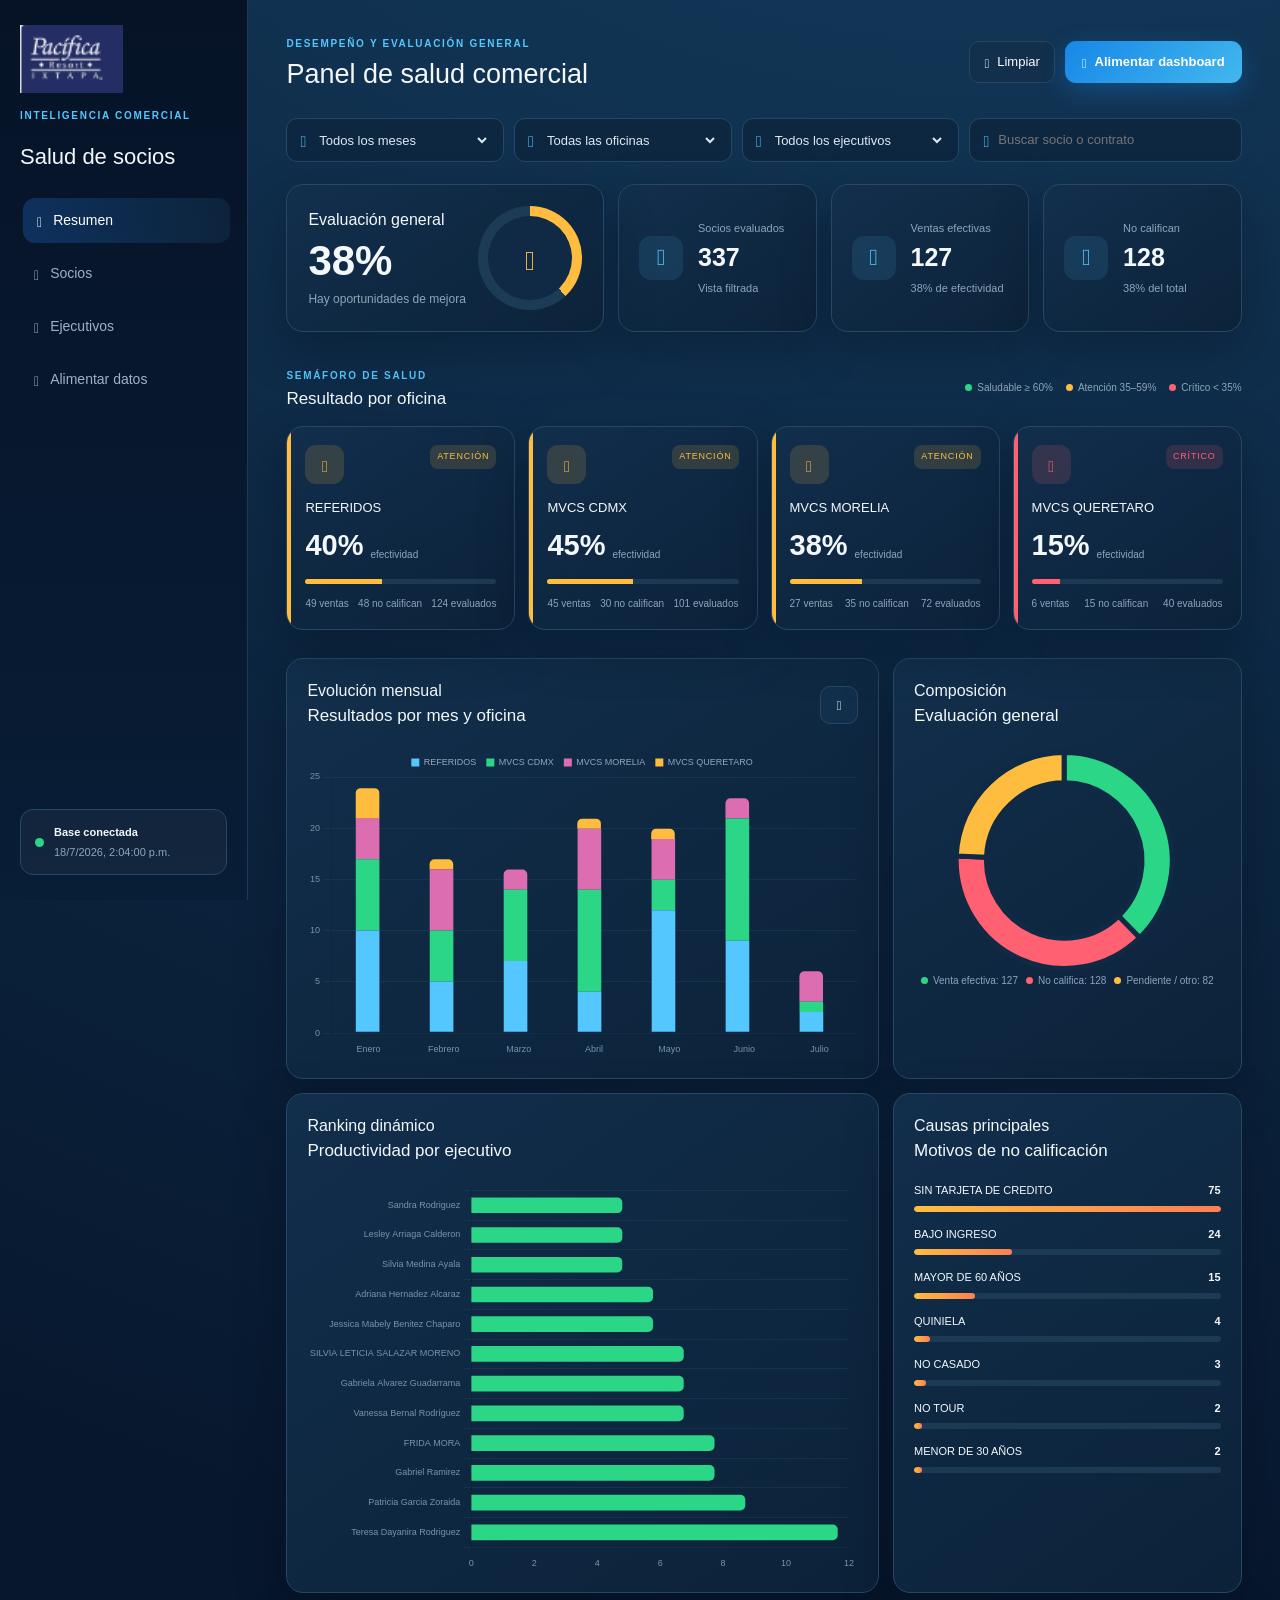
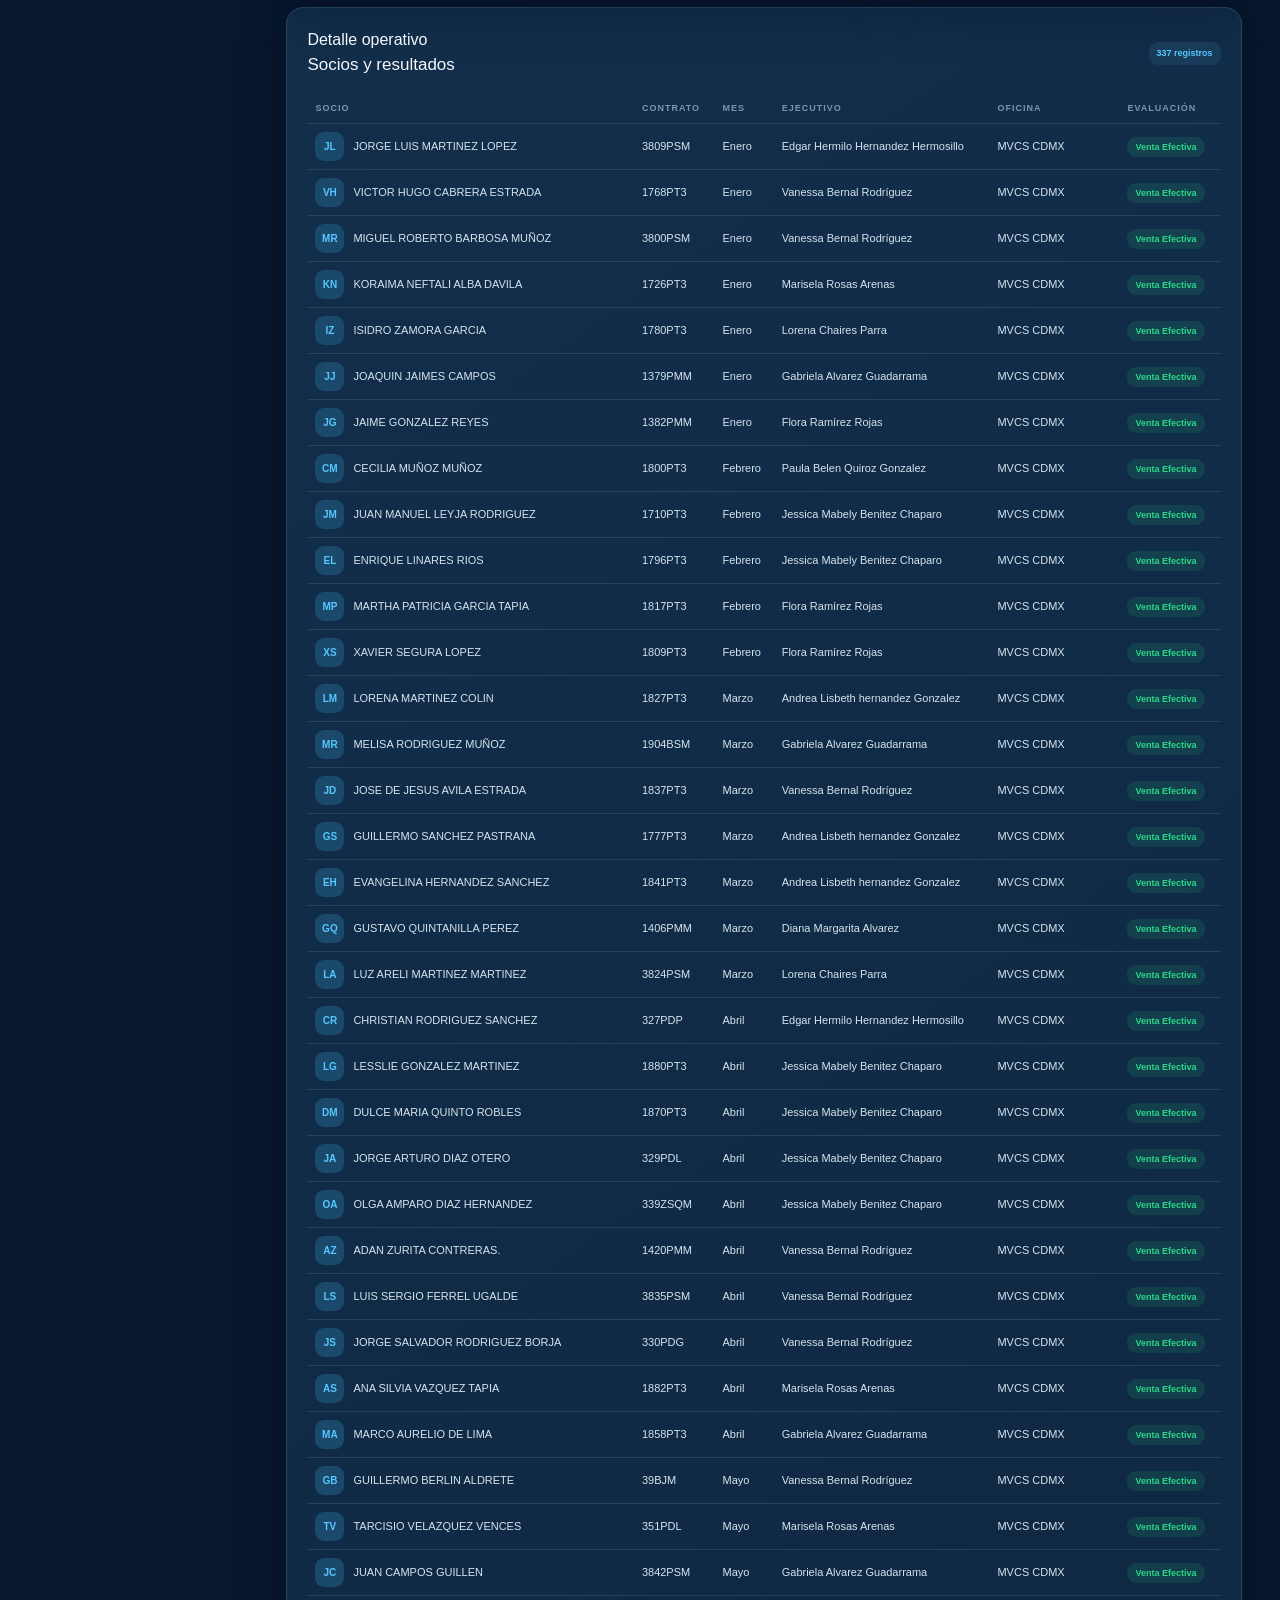
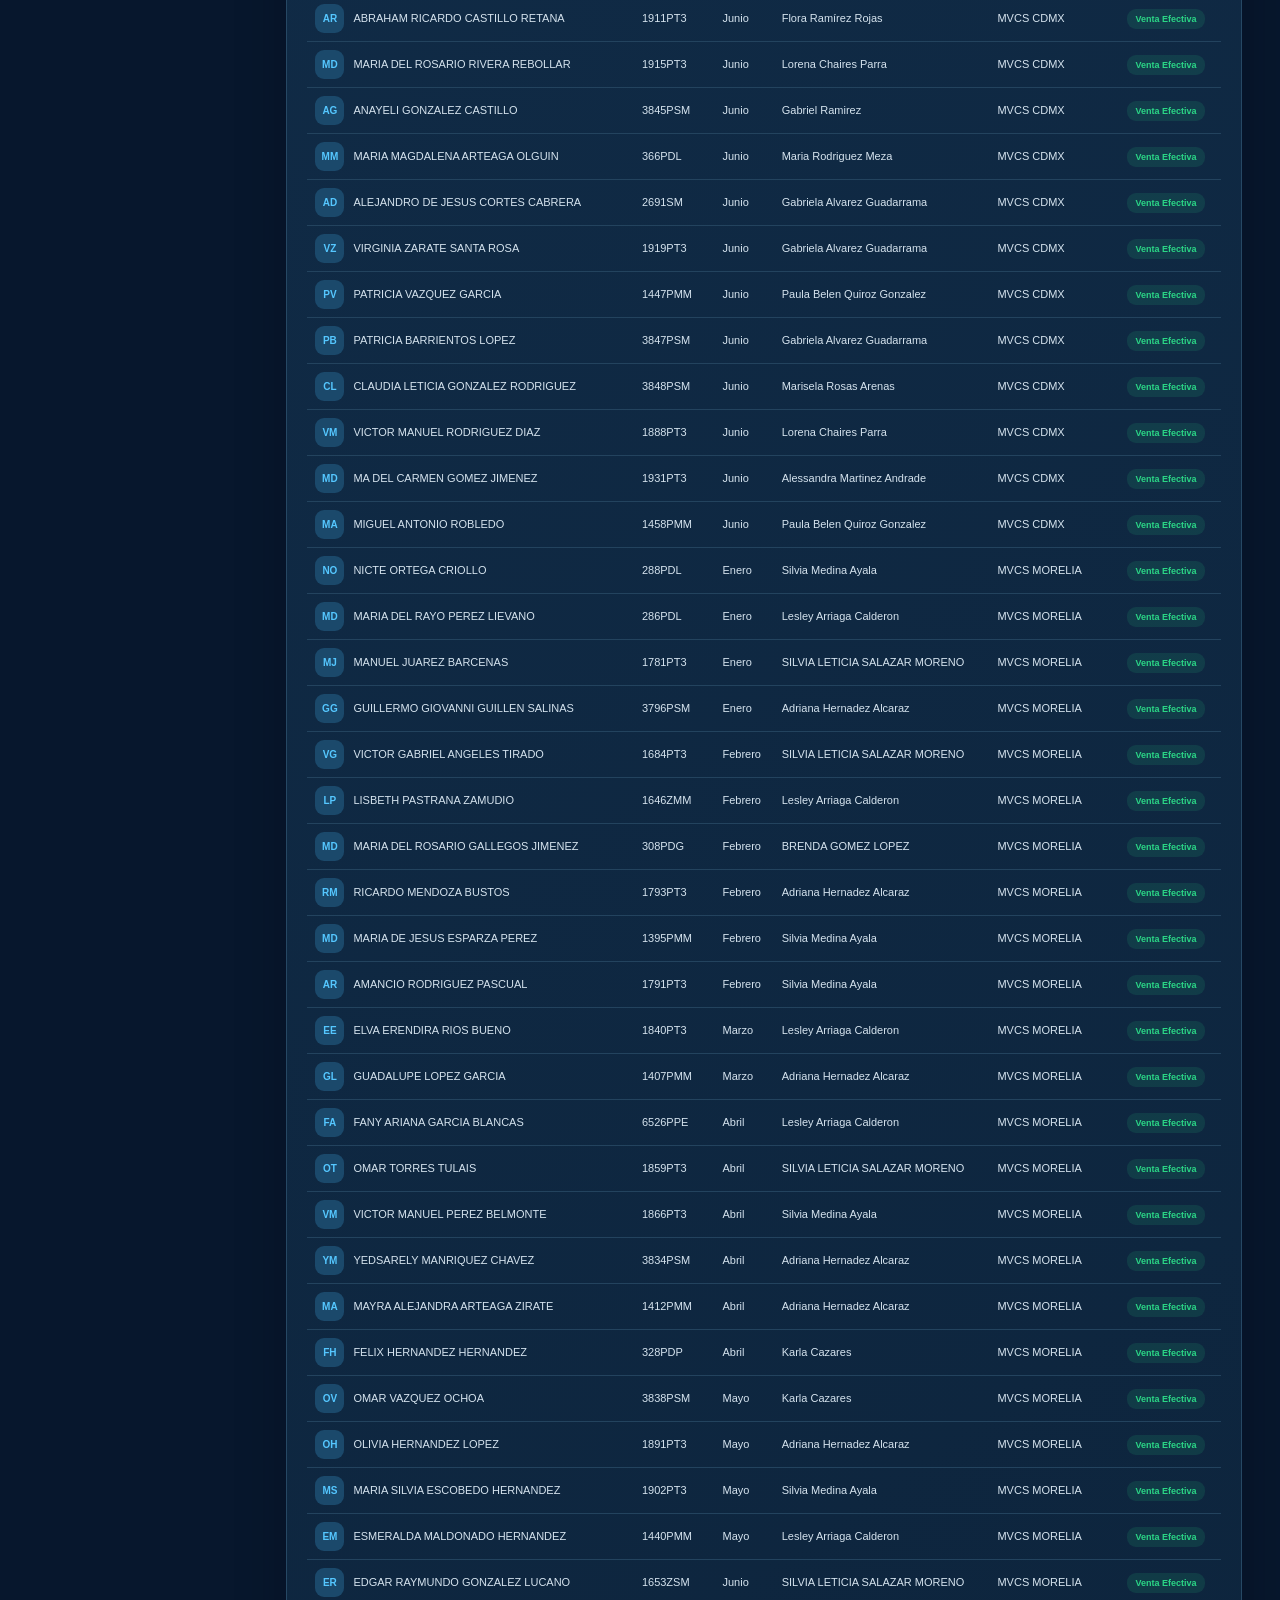
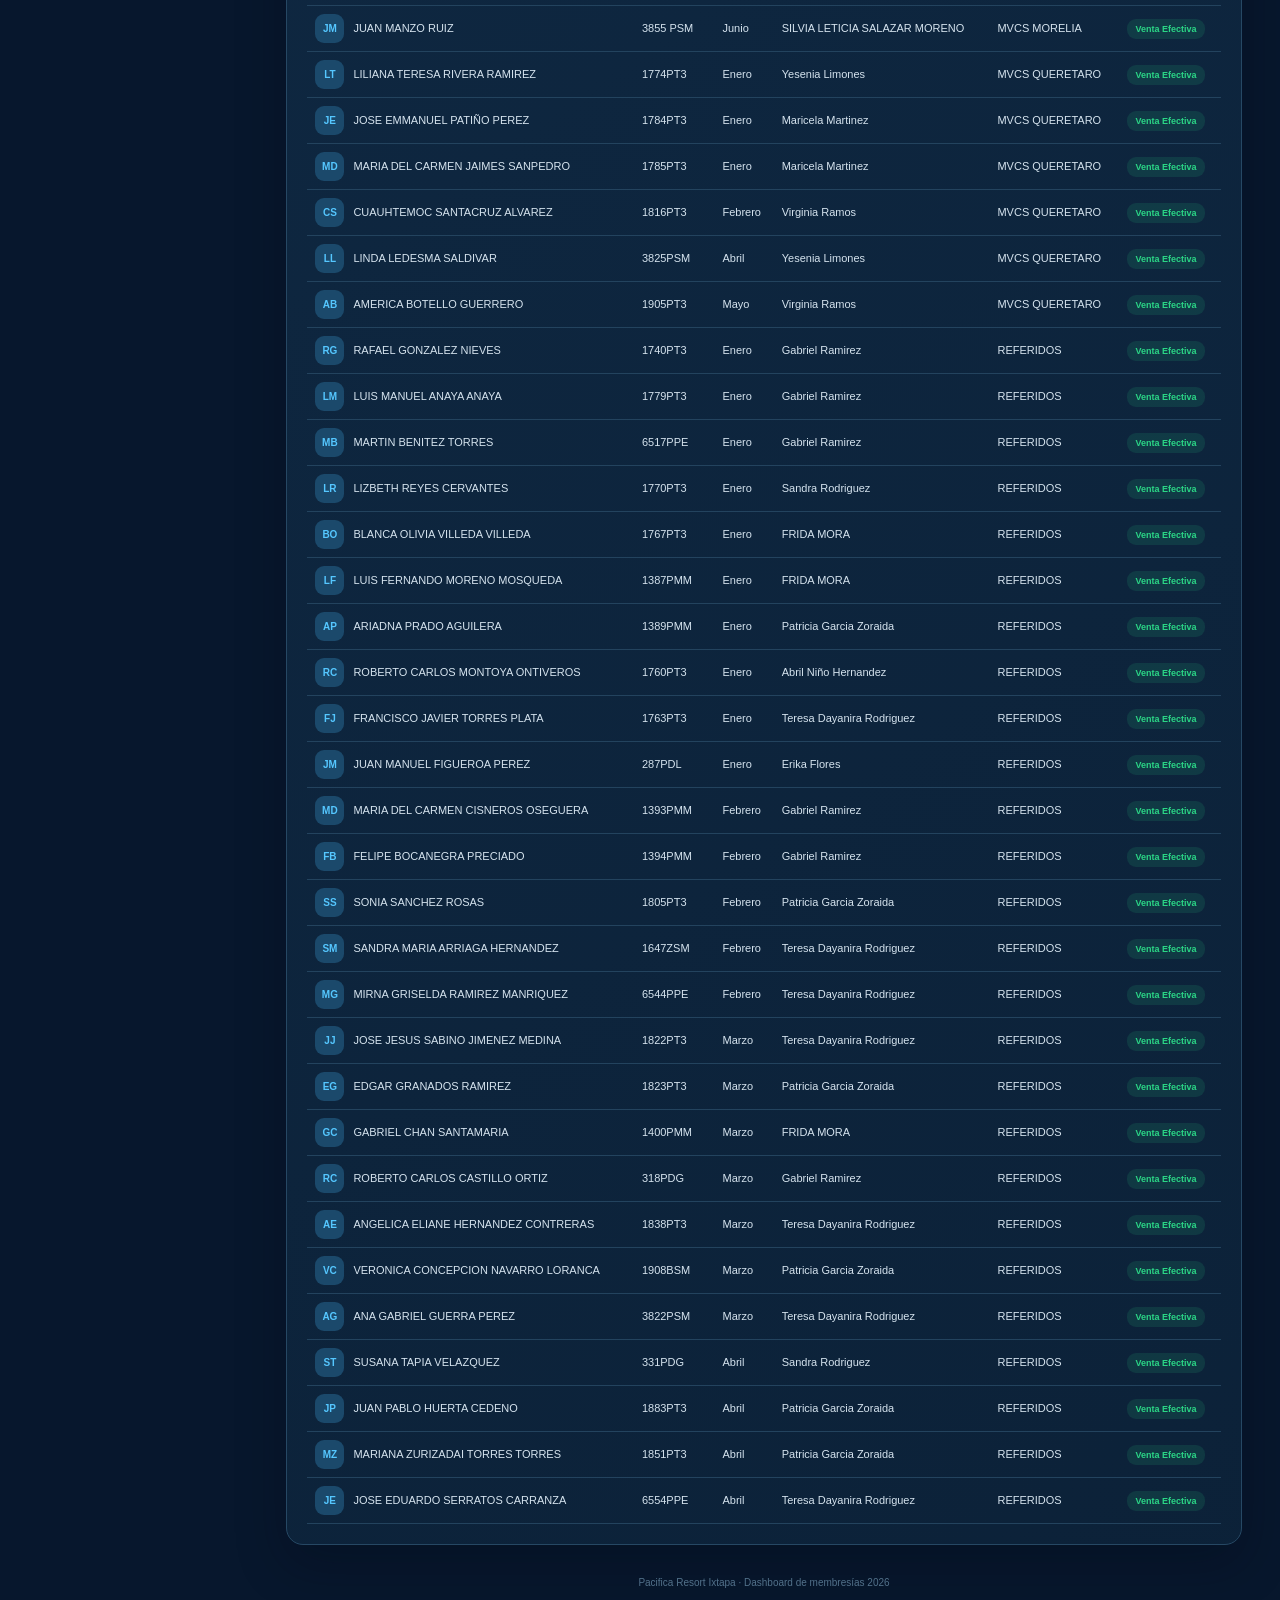
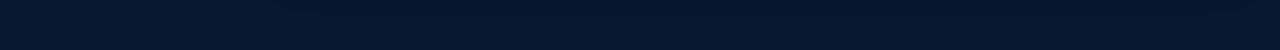
==== Dashboard_Pacifica_Offline.html @ bd81b837 "Add files via upload" ====
<!doctype html><html lang="es"><head><meta charset="utf-8"><meta name="viewport" content="width=device-width,initial-scale=1">
<title>Salud Comercial 2026 | Pacifica</title>
<style>@charset "UTF-8";/*!
 * Bootstrap  v5.3.3 (https://getbootstrap.com/)
 * Copyright 2011-2024 The Bootstrap Authors
 * Licensed under MIT (https://github.com/twbs/bootstrap/blob/main/LICENSE)
 */:root,[data-bs-theme=light]{--bs-blue:#0d6efd;--bs-indigo:#6610f2;--bs-purple:#6f42c1;--bs-pink:#d63384;--bs-red:#dc3545;--bs-orange:#fd7e14;--bs-yellow:#ffc107;--bs-green:#198754;--bs-teal:#20c997;--bs-cyan:#0dcaf0;--bs-black:#000;--bs-white:#fff;--bs-gray:#6c757d;--bs-gray-dark:#343a40;--bs-gray-100:#f8f9fa;--bs-gray-200:#e9ecef;--bs-gray-300:#dee2e6;--bs-gray-400:#ced4da;--bs-gray-500:#adb5bd;--bs-gray-600:#6c757d;--bs-gray-700:#495057;--bs-gray-800:#343a40;--bs-gray-900:#212529;--bs-primary:#0d6efd;--bs-secondary:#6c757d;--bs-success:#198754;--bs-info:#0dcaf0;--bs-warning:#ffc107;--bs-danger:#dc3545;--bs-light:#f8f9fa;--bs-dark:#212529;--bs-primary-rgb:13,110,253;--bs-secondary-rgb:108,117,125;--bs-success-rgb:25,135,84;--bs-info-rgb:13,202,240;--bs-warning-rgb:255,193,7;--bs-danger-rgb:220,53,69;--bs-light-rgb:248,249,250;--bs-dark-rgb:33,37,41;--bs-primary-text-emphasis:#052c65;--bs-secondary-text-emphasis:#2b2f32;--bs-success-text-emphasis:#0a3622;--bs-info-text-emphasis:#055160;--bs-warning-text-emphasis:#664d03;--bs-danger-text-emphasis:#58151c;--bs-light-text-emphasis:#495057;--bs-dark-text-emphasis:#495057;--bs-primary-bg-subtle:#cfe2ff;--bs-secondary-bg-subtle:#e2e3e5;--bs-success-bg-subtle:#d1e7dd;--bs-info-bg-subtle:#cff4fc;--bs-warning-bg-subtle:#fff3cd;--bs-danger-bg-subtle:#f8d7da;--bs-light-bg-subtle:#fcfcfd;--bs-dark-bg-subtle:#ced4da;--bs-primary-border-subtle:#9ec5fe;--bs-secondary-border-subtle:#c4c8cb;--bs-success-border-subtle:#a3cfbb;--bs-info-border-subtle:#9eeaf9;--bs-warning-border-subtle:#ffe69c;--bs-danger-border-subtle:#f1aeb5;--bs-light-border-subtle:#e9ecef;--bs-dark-border-subtle:#adb5bd;--bs-white-rgb:255,255,255;--bs-black-rgb:0,0,0;--bs-font-sans-serif:system-ui,-apple-system,"Segoe UI",Roboto,"Helvetica Neue","Noto Sans","Liberation Sans",Arial,sans-serif,"Apple Color Emoji","Segoe UI Emoji","Segoe UI Symbol","Noto Color Emoji";--bs-font-monospace:SFMono-Regular,Menlo,Monaco,Consolas,"Liberation Mono","Courier New",monospace;--bs-gradient:linear-gradient(180deg, rgba(255, 255, 255, 0.15), rgba(255, 255, 255, 0));--bs-body-font-family:var(--bs-font-sans-serif);--bs-body-font-size:1rem;--bs-body-font-weight:400;--bs-body-line-height:1.5;--bs-body-color:#212529;--bs-body-color-rgb:33,37,41;--bs-body-bg:#fff;--bs-body-bg-rgb:255,255,255;--bs-emphasis-color:#000;--bs-emphasis-color-rgb:0,0,0;--bs-secondary-color:rgba(33, 37, 41, 0.75);--bs-secondary-color-rgb:33,37,41;--bs-secondary-bg:#e9ecef;--bs-secondary-bg-rgb:233,236,239;--bs-tertiary-color:rgba(33, 37, 41, 0.5);--bs-tertiary-color-rgb:33,37,41;--bs-tertiary-bg:#f8f9fa;--bs-tertiary-bg-rgb:248,249,250;--bs-heading-color:inherit;--bs-link-color:#0d6efd;--bs-link-color-rgb:13,110,253;--bs-link-decoration:underline;--bs-link-hover-color:#0a58ca;--bs-link-hover-color-rgb:10,88,202;--bs-code-color:#d63384;--bs-highlight-color:#212529;--bs-highlight-bg:#fff3cd;--bs-border-width:1px;--bs-border-style:solid;--bs-border-color:#dee2e6;--bs-border-color-translucent:rgba(0, 0, 0, 0.175);--bs-border-radius:0.375rem;--bs-border-radius-sm:0.25rem;--bs-border-radius-lg:0.5rem;--bs-border-radius-xl:1rem;--bs-border-radius-xxl:2rem;--bs-border-radius-2xl:var(--bs-border-radius-xxl);--bs-border-radius-pill:50rem;--bs-box-shadow:0 0.5rem 1rem rgba(0, 0, 0, 0.15);--bs-box-shadow-sm:0 0.125rem 0.25rem rgba(0, 0, 0, 0.075);--bs-box-shadow-lg:0 1rem 3rem rgba(0, 0, 0, 0.175);--bs-box-shadow-inset:inset 0 1px 2px rgba(0, 0, 0, 0.075);--bs-focus-ring-width:0.25rem;--bs-focus-ring-opacity:0.25;--bs-focus-ring-color:rgba(13, 110, 253, 0.25);--bs-form-valid-color:#198754;--bs-form-valid-border-color:#198754;--bs-form-invalid-color:#dc3545;--bs-form-invalid-border-color:#dc3545}[data-bs-theme=dark]{color-scheme:dark;--bs-body-color:#dee2e6;--bs-body-color-rgb:222,226,230;--bs-body-bg:#212529;--bs-body-bg-rgb:33,37,41;--bs-emphasis-color:#fff;--bs-emphasis-color-rgb:255,255,255;--bs-secondary-color:rgba(222, 226, 230, 0.75);--bs-secondary-color-rgb:222,226,230;--bs-secondary-bg:#343a40;--bs-secondary-bg-rgb:52,58,64;--bs-tertiary-color:rgba(222, 226, 230, 0.5);--bs-tertiary-color-rgb:222,226,230;--bs-tertiary-bg:#2b3035;--bs-tertiary-bg-rgb:43,48,53;--bs-primary-text-emphasis:#6ea8fe;--bs-secondary-text-emphasis:#a7acb1;--bs-success-text-emphasis:#75b798;--bs-info-text-emphasis:#6edff6;--bs-warning-text-emphasis:#ffda6a;--bs-danger-text-emphasis:#ea868f;--bs-light-text-emphasis:#f8f9fa;--bs-dark-text-emphasis:#dee2e6;--bs-primary-bg-subtle:#031633;--bs-secondary-bg-subtle:#161719;--bs-success-bg-subtle:#051b11;--bs-info-bg-subtle:#032830;--bs-warning-bg-subtle:#332701;--bs-danger-bg-subtle:#2c0b0e;--bs-light-bg-subtle:#343a40;--bs-dark-bg-subtle:#1a1d20;--bs-primary-border-subtle:#084298;--bs-secondary-border-subtle:#41464b;--bs-success-border-subtle:#0f5132;--bs-info-border-subtle:#087990;--bs-warning-border-subtle:#997404;--bs-danger-border-subtle:#842029;--bs-light-border-subtle:#495057;--bs-dark-border-subtle:#343a40;--bs-heading-color:inherit;--bs-link-color:#6ea8fe;--bs-link-hover-color:#8bb9fe;--bs-link-color-rgb:110,168,254;--bs-link-hover-color-rgb:139,185,254;--bs-code-color:#e685b5;--bs-highlight-color:#dee2e6;--bs-highlight-bg:#664d03;--bs-border-color:#495057;--bs-border-color-translucent:rgba(255, 255, 255, 0.15);--bs-form-valid-color:#75b798;--bs-form-valid-border-color:#75b798;--bs-form-invalid-color:#ea868f;--bs-form-invalid-border-color:#ea868f}*,::after,::before{box-sizing:border-box}@media (prefers-reduced-motion:no-preference){:root{scroll-behavior:smooth}}body{margin:0;font-family:var(--bs-body-font-family);font-size:var(--bs-body-font-size);font-weight:var(--bs-body-font-weight);line-height:var(--bs-body-line-height);color:var(--bs-body-color);text-align:var(--bs-body-text-align);background-color:var(--bs-body-bg);-webkit-text-size-adjust:100%;-webkit-tap-highlight-color:transparent}hr{margin:1rem 0;color:inherit;border:0;border-top:var(--bs-border-width) solid;opacity:.25}.h1,.h2,.h3,.h4,.h5,.h6,h1,h2,h3,h4,h5,h6{margin-top:0;margin-bottom:.5rem;font-weight:500;line-height:1.2;color:var(--bs-heading-color)}.h1,h1{font-size:calc(1.375rem + 1.5vw)}@media (min-width:1200px){.h1,h1{font-size:2.5rem}}.h2,h2{font-size:calc(1.325rem + .9vw)}@media (min-width:1200px){.h2,h2{font-size:2rem}}.h3,h3{font-size:calc(1.3rem + .6vw)}@media (min-width:1200px){.h3,h3{font-size:1.75rem}}.h4,h4{font-size:calc(1.275rem + .3vw)}@media (min-width:1200px){.h4,h4{font-size:1.5rem}}.h5,h5{font-size:1.25rem}.h6,h6{font-size:1rem}p{margin-top:0;margin-bottom:1rem}abbr[title]{-webkit-text-decoration:underline dotted;text-decoration:underline dotted;cursor:help;-webkit-text-decoration-skip-ink:none;text-decoration-skip-ink:none}address{margin-bottom:1rem;font-style:normal;line-height:inherit}ol,ul{padding-left:2rem}dl,ol,ul{margin-top:0;margin-bottom:1rem}ol ol,ol ul,ul ol,ul ul{margin-bottom:0}dt{font-weight:700}dd{margin-bottom:.5rem;margin-left:0}blockquote{margin:0 0 1rem}b,strong{font-weight:bolder}.small,small{font-size:.875em}.mark,mark{padding:.1875em;color:var(--bs-highlight-color);background-color:var(--bs-highlight-bg)}sub,sup{position:relative;font-size:.75em;line-height:0;vertical-align:baseline}sub{bottom:-.25em}sup{top:-.5em}a{color:rgba(var(--bs-link-color-rgb),var(--bs-link-opacity,1));text-decoration:underline}a:hover{--bs-link-color-rgb:var(--bs-link-hover-color-rgb)}a:not([href]):not([class]),a:not([href]):not([class]):hover{color:inherit;text-decoration:none}code,kbd,pre,samp{font-family:var(--bs-font-monospace);font-size:1em}pre{display:block;margin-top:0;margin-bottom:1rem;overflow:auto;font-size:.875em}pre code{font-size:inherit;color:inherit;word-break:normal}code{font-size:.875em;color:var(--bs-code-color);word-wrap:break-word}a>code{color:inherit}kbd{padding:.1875rem .375rem;font-size:.875em;color:var(--bs-body-bg);background-color:var(--bs-body-color);border-radius:.25rem}kbd kbd{padding:0;font-size:1em}figure{margin:0 0 1rem}img,svg{vertical-align:middle}table{caption-side:bottom;border-collapse:collapse}caption{padding-top:.5rem;padding-bottom:.5rem;color:var(--bs-secondary-color);text-align:left}th{text-align:inherit;text-align:-webkit-match-parent}tbody,td,tfoot,th,thead,tr{border-color:inherit;border-style:solid;border-width:0}label{display:inline-block}button{border-radius:0}button:focus:not(:focus-visible){outline:0}button,input,optgroup,select,textarea{margin:0;font-family:inherit;font-size:inherit;line-height:inherit}button,select{text-transform:none}[role=button]{cursor:pointer}select{word-wrap:normal}select:disabled{opacity:1}[list]:not([type=date]):not([type=datetime-local]):not([type=month]):not([type=week]):not([type=time])::-webkit-calendar-picker-indicator{display:none!important}[type=button],[type=reset],[type=submit],button{-webkit-appearance:button}[type=button]:not(:disabled),[type=reset]:not(:disabled),[type=submit]:not(:disabled),button:not(:disabled){cursor:pointer}::-moz-focus-inner{padding:0;border-style:none}textarea{resize:vertical}fieldset{min-width:0;padding:0;margin:0;border:0}legend{float:left;width:100%;padding:0;margin-bottom:.5rem;font-size:calc(1.275rem + .3vw);line-height:inherit}@media (min-width:1200px){legend{font-size:1.5rem}}legend+*{clear:left}::-webkit-datetime-edit-day-field,::-webkit-datetime-edit-fields-wrapper,::-webkit-datetime-edit-hour-field,::-webkit-datetime-edit-minute,::-webkit-datetime-edit-month-field,::-webkit-datetime-edit-text,::-webkit-datetime-edit-year-field{padding:0}::-webkit-inner-spin-button{height:auto}[type=search]{-webkit-appearance:textfield;outline-offset:-2px}::-webkit-search-decoration{-webkit-appearance:none}::-webkit-color-swatch-wrapper{padding:0}::-webkit-file-upload-button{font:inherit;-webkit-appearance:button}::file-selector-button{font:inherit;-webkit-appearance:button}output{display:inline-block}iframe{border:0}summary{display:list-item;cursor:pointer}progress{vertical-align:baseline}[hidden]{display:none!important}.lead{font-size:1.25rem;font-weight:300}.display-1{font-size:calc(1.625rem + 4.5vw);font-weight:300;line-height:1.2}@media (min-width:1200px){.display-1{font-size:5rem}}.display-2{font-size:calc(1.575rem + 3.9vw);font-weight:300;line-height:1.2}@media (min-width:1200px){.display-2{font-size:4.5rem}}.display-3{font-size:calc(1.525rem + 3.3vw);font-weight:300;line-height:1.2}@media (min-width:1200px){.display-3{font-size:4rem}}.display-4{font-size:calc(1.475rem + 2.7vw);font-weight:300;line-height:1.2}@media (min-width:1200px){.display-4{font-size:3.5rem}}.display-5{font-size:calc(1.425rem + 2.1vw);font-weight:300;line-height:1.2}@media (min-width:1200px){.display-5{font-size:3rem}}.display-6{font-size:calc(1.375rem + 1.5vw);font-weight:300;line-height:1.2}@media (min-width:1200px){.display-6{font-size:2.5rem}}.list-unstyled{padding-left:0;list-style:none}.list-inline{padding-left:0;list-style:none}.list-inline-item{display:inline-block}.list-inline-item:not(:last-child){margin-right:.5rem}.initialism{font-size:.875em;text-transform:uppercase}.blockquote{margin-bottom:1rem;font-size:1.25rem}.blockquote>:last-child{margin-bottom:0}.blockquote-footer{margin-top:-1rem;margin-bottom:1rem;font-size:.875em;color:#6c757d}.blockquote-footer::before{content:"— "}.img-fluid{max-width:100%;height:auto}.img-thumbnail{padding:.25rem;background-color:var(--bs-body-bg);border:var(--bs-border-width) solid var(--bs-border-color);border-radius:var(--bs-border-radius);max-width:100%;height:auto}.figure{display:inline-block}.figure-img{margin-bottom:.5rem;line-height:1}.figure-caption{font-size:.875em;color:var(--bs-secondary-color)}.container,.container-fluid,.container-lg,.container-md,.container-sm,.container-xl,.container-xxl{--bs-gutter-x:1.5rem;--bs-gutter-y:0;width:100%;padding-right:calc(var(--bs-gutter-x) * .5);padding-left:calc(var(--bs-gutter-x) * .5);margin-right:auto;margin-left:auto}@media (min-width:576px){.container,.container-sm{max-width:540px}}@media (min-width:768px){.container,.container-md,.container-sm{max-width:720px}}@media (min-width:992px){.container,.container-lg,.container-md,.container-sm{max-width:960px}}@media (min-width:1200px){.container,.container-lg,.container-md,.container-sm,.container-xl{max-width:1140px}}@media (min-width:1400px){.container,.container-lg,.container-md,.container-sm,.container-xl,.container-xxl{max-width:1320px}}:root{--bs-breakpoint-xs:0;--bs-breakpoint-sm:576px;--bs-breakpoint-md:768px;--bs-breakpoint-lg:992px;--bs-breakpoint-xl:1200px;--bs-breakpoint-xxl:1400px}.row{--bs-gutter-x:1.5rem;--bs-gutter-y:0;display:flex;flex-wrap:wrap;margin-top:calc(-1 * var(--bs-gutter-y));margin-right:calc(-.5 * var(--bs-gutter-x));margin-left:calc(-.5 * var(--bs-gutter-x))}.row>*{flex-shrink:0;width:100%;max-width:100%;padding-right:calc(var(--bs-gutter-x) * .5);padding-left:calc(var(--bs-gutter-x) * .5);margin-top:var(--bs-gutter-y)}.col{flex:1 0 0%}.row-cols-auto>*{flex:0 0 auto;width:auto}.row-cols-1>*{flex:0 0 auto;width:100%}.row-cols-2>*{flex:0 0 auto;width:50%}.row-cols-3>*{flex:0 0 auto;width:33.33333333%}.row-cols-4>*{flex:0 0 auto;width:25%}.row-cols-5>*{flex:0 0 auto;width:20%}.row-cols-6>*{flex:0 0 auto;width:16.66666667%}.col-auto{flex:0 0 auto;width:auto}.col-1{flex:0 0 auto;width:8.33333333%}.col-2{flex:0 0 auto;width:16.66666667%}.col-3{flex:0 0 auto;width:25%}.col-4{flex:0 0 auto;width:33.33333333%}.col-5{flex:0 0 auto;width:41.66666667%}.col-6{flex:0 0 auto;width:50%}.col-7{flex:0 0 auto;width:58.33333333%}.col-8{flex:0 0 auto;width:66.66666667%}.col-9{flex:0 0 auto;width:75%}.col-10{flex:0 0 auto;width:83.33333333%}.col-11{flex:0 0 auto;width:91.66666667%}.col-12{flex:0 0 auto;width:100%}.offset-1{margin-left:8.33333333%}.offset-2{margin-left:16.66666667%}.offset-3{margin-left:25%}.offset-4{margin-left:33.33333333%}.offset-5{margin-left:41.66666667%}.offset-6{margin-left:50%}.offset-7{margin-left:58.33333333%}.offset-8{margin-left:66.66666667%}.offset-9{margin-left:75%}.offset-10{margin-left:83.33333333%}.offset-11{margin-left:91.66666667%}.g-0,.gx-0{--bs-gutter-x:0}.g-0,.gy-0{--bs-gutter-y:0}.g-1,.gx-1{--bs-gutter-x:0.25rem}.g-1,.gy-1{--bs-gutter-y:0.25rem}.g-2,.gx-2{--bs-gutter-x:0.5rem}.g-2,.gy-2{--bs-gutter-y:0.5rem}.g-3,.gx-3{--bs-gutter-x:1rem}.g-3,.gy-3{--bs-gutter-y:1rem}.g-4,.gx-4{--bs-gutter-x:1.5rem}.g-4,.gy-4{--bs-gutter-y:1.5rem}.g-5,.gx-5{--bs-gutter-x:3rem}.g-5,.gy-5{--bs-gutter-y:3rem}@media (min-width:576px){.col-sm{flex:1 0 0%}.row-cols-sm-auto>*{flex:0 0 auto;width:auto}.row-cols-sm-1>*{flex:0 0 auto;width:100%}.row-cols-sm-2>*{flex:0 0 auto;width:50%}.row-cols-sm-3>*{flex:0 0 auto;width:33.33333333%}.row-cols-sm-4>*{flex:0 0 auto;width:25%}.row-cols-sm-5>*{flex:0 0 auto;width:20%}.row-cols-sm-6>*{flex:0 0 auto;width:16.66666667%}.col-sm-auto{flex:0 0 auto;width:auto}.col-sm-1{flex:0 0 auto;width:8.33333333%}.col-sm-2{flex:0 0 auto;width:16.66666667%}.col-sm-3{flex:0 0 auto;width:25%}.col-sm-4{flex:0 0 auto;width:33.33333333%}.col-sm-5{flex:0 0 auto;width:41.66666667%}.col-sm-6{flex:0 0 auto;width:50%}.col-sm-7{flex:0 0 auto;width:58.33333333%}.col-sm-8{flex:0 0 auto;width:66.66666667%}.col-sm-9{flex:0 0 auto;width:75%}.col-sm-10{flex:0 0 auto;width:83.33333333%}.col-sm-11{flex:0 0 auto;width:91.66666667%}.col-sm-12{flex:0 0 auto;width:100%}.offset-sm-0{margin-left:0}.offset-sm-1{margin-left:8.33333333%}.offset-sm-2{margin-left:16.66666667%}.offset-sm-3{margin-left:25%}.offset-sm-4{margin-left:33.33333333%}.offset-sm-5{margin-left:41.66666667%}.offset-sm-6{margin-left:50%}.offset-sm-7{margin-left:58.33333333%}.offset-sm-8{margin-left:66.66666667%}.offset-sm-9{margin-left:75%}.offset-sm-10{margin-left:83.33333333%}.offset-sm-11{margin-left:91.66666667%}.g-sm-0,.gx-sm-0{--bs-gutter-x:0}.g-sm-0,.gy-sm-0{--bs-gutter-y:0}.g-sm-1,.gx-sm-1{--bs-gutter-x:0.25rem}.g-sm-1,.gy-sm-1{--bs-gutter-y:0.25rem}.g-sm-2,.gx-sm-2{--bs-gutter-x:0.5rem}.g-sm-2,.gy-sm-2{--bs-gutter-y:0.5rem}.g-sm-3,.gx-sm-3{--bs-gutter-x:1rem}.g-sm-3,.gy-sm-3{--bs-gutter-y:1rem}.g-sm-4,.gx-sm-4{--bs-gutter-x:1.5rem}.g-sm-4,.gy-sm-4{--bs-gutter-y:1.5rem}.g-sm-5,.gx-sm-5{--bs-gutter-x:3rem}.g-sm-5,.gy-sm-5{--bs-gutter-y:3rem}}@media (min-width:768px){.col-md{flex:1 0 0%}.row-cols-md-auto>*{flex:0 0 auto;width:auto}.row-cols-md-1>*{flex:0 0 auto;width:100%}.row-cols-md-2>*{flex:0 0 auto;width:50%}.row-cols-md-3>*{flex:0 0 auto;width:33.33333333%}.row-cols-md-4>*{flex:0 0 auto;width:25%}.row-cols-md-5>*{flex:0 0 auto;width:20%}.row-cols-md-6>*{flex:0 0 auto;width:16.66666667%}.col-md-auto{flex:0 0 auto;width:auto}.col-md-1{flex:0 0 auto;width:8.33333333%}.col-md-2{flex:0 0 auto;width:16.66666667%}.col-md-3{flex:0 0 auto;width:25%}.col-md-4{flex:0 0 auto;width:33.33333333%}.col-md-5{flex:0 0 auto;width:41.66666667%}.col-md-6{flex:0 0 auto;width:50%}.col-md-7{flex:0 0 auto;width:58.33333333%}.col-md-8{flex:0 0 auto;width:66.66666667%}.col-md-9{flex:0 0 auto;width:75%}.col-md-10{flex:0 0 auto;width:83.33333333%}.col-md-11{flex:0 0 auto;width:91.66666667%}.col-md-12{flex:0 0 auto;width:100%}.offset-md-0{margin-left:0}.offset-md-1{margin-left:8.33333333%}.offset-md-2{margin-left:16.66666667%}.offset-md-3{margin-left:25%}.offset-md-4{margin-left:33.33333333%}.offset-md-5{margin-left:41.66666667%}.offset-md-6{margin-left:50%}.offset-md-7{margin-left:58.33333333%}.offset-md-8{margin-left:66.66666667%}.offset-md-9{margin-left:75%}.offset-md-10{margin-left:83.33333333%}.offset-md-11{margin-left:91.66666667%}.g-md-0,.gx-md-0{--bs-gutter-x:0}.g-md-0,.gy-md-0{--bs-gutter-y:0}.g-md-1,.gx-md-1{--bs-gutter-x:0.25rem}.g-md-1,.gy-md-1{--bs-gutter-y:0.25rem}.g-md-2,.gx-md-2{--bs-gutter-x:0.5rem}.g-md-2,.gy-md-2{--bs-gutter-y:0.5rem}.g-md-3,.gx-md-3{--bs-gutter-x:1rem}.g-md-3,.gy-md-3{--bs-gutter-y:1rem}.g-md-4,.gx-md-4{--bs-gutter-x:1.5rem}.g-md-4,.gy-md-4{--bs-gutter-y:1.5rem}.g-md-5,.gx-md-5{--bs-gutter-x:3rem}.g-md-5,.gy-md-5{--bs-gutter-y:3rem}}@media (min-width:992px){.col-lg{flex:1 0 0%}.row-cols-lg-auto>*{flex:0 0 auto;width:auto}.row-cols-lg-1>*{flex:0 0 auto;width:100%}.row-cols-lg-2>*{flex:0 0 auto;width:50%}.row-cols-lg-3>*{flex:0 0 auto;width:33.33333333%}.row-cols-lg-4>*{flex:0 0 auto;width:25%}.row-cols-lg-5>*{flex:0 0 auto;width:20%}.row-cols-lg-6>*{flex:0 0 auto;width:16.66666667%}.col-lg-auto{flex:0 0 auto;width:auto}.col-lg-1{flex:0 0 auto;width:8.33333333%}.col-lg-2{flex:0 0 auto;width:16.66666667%}.col-lg-3{flex:0 0 auto;width:25%}.col-lg-4{flex:0 0 auto;width:33.33333333%}.col-lg-5{flex:0 0 auto;width:41.66666667%}.col-lg-6{flex:0 0 auto;width:50%}.col-lg-7{flex:0 0 auto;width:58.33333333%}.col-lg-8{flex:0 0 auto;width:66.66666667%}.col-lg-9{flex:0 0 auto;width:75%}.col-lg-10{flex:0 0 auto;width:83.33333333%}.col-lg-11{flex:0 0 auto;width:91.66666667%}.col-lg-12{flex:0 0 auto;width:100%}.offset-lg-0{margin-left:0}.offset-lg-1{margin-left:8.33333333%}.offset-lg-2{margin-left:16.66666667%}.offset-lg-3{margin-left:25%}.offset-lg-4{margin-left:33.33333333%}.offset-lg-5{margin-left:41.66666667%}.offset-lg-6{margin-left:50%}.offset-lg-7{margin-left:58.33333333%}.offset-lg-8{margin-left:66.66666667%}.offset-lg-9{margin-left:75%}.offset-lg-10{margin-left:83.33333333%}.offset-lg-11{margin-left:91.66666667%}.g-lg-0,.gx-lg-0{--bs-gutter-x:0}.g-lg-0,.gy-lg-0{--bs-gutter-y:0}.g-lg-1,.gx-lg-1{--bs-gutter-x:0.25rem}.g-lg-1,.gy-lg-1{--bs-gutter-y:0.25rem}.g-lg-2,.gx-lg-2{--bs-gutter-x:0.5rem}.g-lg-2,.gy-lg-2{--bs-gutter-y:0.5rem}.g-lg-3,.gx-lg-3{--bs-gutter-x:1rem}.g-lg-3,.gy-lg-3{--bs-gutter-y:1rem}.g-lg-4,.gx-lg-4{--bs-gutter-x:1.5rem}.g-lg-4,.gy-lg-4{--bs-gutter-y:1.5rem}.g-lg-5,.gx-lg-5{--bs-gutter-x:3rem}.g-lg-5,.gy-lg-5{--bs-gutter-y:3rem}}@media (min-width:1200px){.col-xl{flex:1 0 0%}.row-cols-xl-auto>*{flex:0 0 auto;width:auto}.row-cols-xl-1>*{flex:0 0 auto;width:100%}.row-cols-xl-2>*{flex:0 0 auto;width:50%}.row-cols-xl-3>*{flex:0 0 auto;width:33.33333333%}.row-cols-xl-4>*{flex:0 0 auto;width:25%}.row-cols-xl-5>*{flex:0 0 auto;width:20%}.row-cols-xl-6>*{flex:0 0 auto;width:16.66666667%}.col-xl-auto{flex:0 0 auto;width:auto}.col-xl-1{flex:0 0 auto;width:8.33333333%}.col-xl-2{flex:0 0 auto;width:16.66666667%}.col-xl-3{flex:0 0 auto;width:25%}.col-xl-4{flex:0 0 auto;width:33.33333333%}.col-xl-5{flex:0 0 auto;width:41.66666667%}.col-xl-6{flex:0 0 auto;width:50%}.col-xl-7{flex:0 0 auto;width:58.33333333%}.col-xl-8{flex:0 0 auto;width:66.66666667%}.col-xl-9{flex:0 0 auto;width:75%}.col-xl-10{flex:0 0 auto;width:83.33333333%}.col-xl-11{flex:0 0 auto;width:91.66666667%}.col-xl-12{flex:0 0 auto;width:100%}.offset-xl-0{margin-left:0}.offset-xl-1{margin-left:8.33333333%}.offset-xl-2{margin-left:16.66666667%}.offset-xl-3{margin-left:25%}.offset-xl-4{margin-left:33.33333333%}.offset-xl-5{margin-left:41.66666667%}.offset-xl-6{margin-left:50%}.offset-xl-7{margin-left:58.33333333%}.offset-xl-8{margin-left:66.66666667%}.offset-xl-9{margin-left:75%}.offset-xl-10{margin-left:83.33333333%}.offset-xl-11{margin-left:91.66666667%}.g-xl-0,.gx-xl-0{--bs-gutter-x:0}.g-xl-0,.gy-xl-0{--bs-gutter-y:0}.g-xl-1,.gx-xl-1{--bs-gutter-x:0.25rem}.g-xl-1,.gy-xl-1{--bs-gutter-y:0.25rem}.g-xl-2,.gx-xl-2{--bs-gutter-x:0.5rem}.g-xl-2,.gy-xl-2{--bs-gutter-y:0.5rem}.g-xl-3,.gx-xl-3{--bs-gutter-x:1rem}.g-xl-3,.gy-xl-3{--bs-gutter-y:1rem}.g-xl-4,.gx-xl-4{--bs-gutter-x:1.5rem}.g-xl-4,.gy-xl-4{--bs-gutter-y:1.5rem}.g-xl-5,.gx-xl-5{--bs-gutter-x:3rem}.g-xl-5,.gy-xl-5{--bs-gutter-y:3rem}}@media (min-width:1400px){.col-xxl{flex:1 0 0%}.row-cols-xxl-auto>*{flex:0 0 auto;width:auto}.row-cols-xxl-1>*{flex:0 0 auto;width:100%}.row-cols-xxl-2>*{flex:0 0 auto;width:50%}.row-cols-xxl-3>*{flex:0 0 auto;width:33.33333333%}.row-cols-xxl-4>*{flex:0 0 auto;width:25%}.row-cols-xxl-5>*{flex:0 0 auto;width:20%}.row-cols-xxl-6>*{flex:0 0 auto;width:16.66666667%}.col-xxl-auto{flex:0 0 auto;width:auto}.col-xxl-1{flex:0 0 auto;width:8.33333333%}.col-xxl-2{flex:0 0 auto;width:16.66666667%}.col-xxl-3{flex:0 0 auto;width:25%}.col-xxl-4{flex:0 0 auto;width:33.33333333%}.col-xxl-5{flex:0 0 auto;width:41.66666667%}.col-xxl-6{flex:0 0 auto;width:50%}.col-xxl-7{flex:0 0 auto;width:58.33333333%}.col-xxl-8{flex:0 0 auto;width:66.66666667%}.col-xxl-9{flex:0 0 auto;width:75%}.col-xxl-10{flex:0 0 auto;width:83.33333333%}.col-xxl-11{flex:0 0 auto;width:91.66666667%}.col-xxl-12{flex:0 0 auto;width:100%}.offset-xxl-0{margin-left:0}.offset-xxl-1{margin-left:8.33333333%}.offset-xxl-2{margin-left:16.66666667%}.offset-xxl-3{margin-left:25%}.offset-xxl-4{margin-left:33.33333333%}.offset-xxl-5{margin-left:41.66666667%}.offset-xxl-6{margin-left:50%}.offset-xxl-7{margin-left:58.33333333%}.offset-xxl-8{margin-left:66.66666667%}.offset-xxl-9{margin-left:75%}.offset-xxl-10{margin-left:83.33333333%}.offset-xxl-11{margin-left:91.66666667%}.g-xxl-0,.gx-xxl-0{--bs-gutter-x:0}.g-xxl-0,.gy-xxl-0{--bs-gutter-y:0}.g-xxl-1,.gx-xxl-1{--bs-gutter-x:0.25rem}.g-xxl-1,.gy-xxl-1{--bs-gutter-y:0.25rem}.g-xxl-2,.gx-xxl-2{--bs-gutter-x:0.5rem}.g-xxl-2,.gy-xxl-2{--bs-gutter-y:0.5rem}.g-xxl-3,.gx-xxl-3{--bs-gutter-x:1rem}.g-xxl-3,.gy-xxl-3{--bs-gutter-y:1rem}.g-xxl-4,.gx-xxl-4{--bs-gutter-x:1.5rem}.g-xxl-4,.gy-xxl-4{--bs-gutter-y:1.5rem}.g-xxl-5,.gx-xxl-5{--bs-gutter-x:3rem}.g-xxl-5,.gy-xxl-5{--bs-gutter-y:3rem}}.table{--bs-table-color-type:initial;--bs-table-bg-type:initial;--bs-table-color-state:initial;--bs-table-bg-state:initial;--bs-table-color:var(--bs-emphasis-color);--bs-table-bg:var(--bs-body-bg);--bs-table-border-color:var(--bs-border-color);--bs-table-accent-bg:transparent;--bs-table-striped-color:var(--bs-emphasis-color);--bs-table-striped-bg:rgba(var(--bs-emphasis-color-rgb), 0.05);--bs-table-active-color:var(--bs-emphasis-color);--bs-table-active-bg:rgba(var(--bs-emphasis-color-rgb), 0.1);--bs-table-hover-color:var(--bs-emphasis-color);--bs-table-hover-bg:rgba(var(--bs-emphasis-color-rgb), 0.075);width:100%;margin-bottom:1rem;vertical-align:top;border-color:var(--bs-table-border-color)}.table>:not(caption)>*>*{padding:.5rem .5rem;color:var(--bs-table-color-state,var(--bs-table-color-type,var(--bs-table-color)));background-color:var(--bs-table-bg);border-bottom-width:var(--bs-border-width);box-shadow:inset 0 0 0 9999px var(--bs-table-bg-state,var(--bs-table-bg-type,var(--bs-table-accent-bg)))}.table>tbody{vertical-align:inherit}.table>thead{vertical-align:bottom}.table-group-divider{border-top:calc(var(--bs-border-width) * 2) solid currentcolor}.caption-top{caption-side:top}.table-sm>:not(caption)>*>*{padding:.25rem .25rem}.table-bordered>:not(caption)>*{border-width:var(--bs-border-width) 0}.table-bordered>:not(caption)>*>*{border-width:0 var(--bs-border-width)}.table-borderless>:not(caption)>*>*{border-bottom-width:0}.table-borderless>:not(:first-child){border-top-width:0}.table-striped>tbody>tr:nth-of-type(odd)>*{--bs-table-color-type:var(--bs-table-striped-color);--bs-table-bg-type:var(--bs-table-striped-bg)}.table-striped-columns>:not(caption)>tr>:nth-child(2n){--bs-table-color-type:var(--bs-table-striped-color);--bs-table-bg-type:var(--bs-table-striped-bg)}.table-active{--bs-table-color-state:var(--bs-table-active-color);--bs-table-bg-state:var(--bs-table-active-bg)}.table-hover>tbody>tr:hover>*{--bs-table-color-state:var(--bs-table-hover-color);--bs-table-bg-state:var(--bs-table-hover-bg)}.table-primary{--bs-table-color:#000;--bs-table-bg:#cfe2ff;--bs-table-border-color:#a6b5cc;--bs-table-striped-bg:#c5d7f2;--bs-table-striped-color:#000;--bs-table-active-bg:#bacbe6;--bs-table-active-color:#000;--bs-table-hover-bg:#bfd1ec;--bs-table-hover-color:#000;color:var(--bs-table-color);border-color:var(--bs-table-border-color)}.table-secondary{--bs-table-color:#000;--bs-table-bg:#e2e3e5;--bs-table-border-color:#b5b6b7;--bs-table-striped-bg:#d7d8da;--bs-table-striped-color:#000;--bs-table-active-bg:#cbccce;--bs-table-active-color:#000;--bs-table-hover-bg:#d1d2d4;--bs-table-hover-color:#000;color:var(--bs-table-color);border-color:var(--bs-table-border-color)}.table-success{--bs-table-color:#000;--bs-table-bg:#d1e7dd;--bs-table-border-color:#a7b9b1;--bs-table-striped-bg:#c7dbd2;--bs-table-striped-color:#000;--bs-table-active-bg:#bcd0c7;--bs-table-active-color:#000;--bs-table-hover-bg:#c1d6cc;--bs-table-hover-color:#000;color:var(--bs-table-color);border-color:var(--bs-table-border-color)}.table-info{--bs-table-color:#000;--bs-table-bg:#cff4fc;--bs-table-border-color:#a6c3ca;--bs-table-striped-bg:#c5e8ef;--bs-table-striped-color:#000;--bs-table-active-bg:#badce3;--bs-table-active-color:#000;--bs-table-hover-bg:#bfe2e9;--bs-table-hover-color:#000;color:var(--bs-table-color);border-color:var(--bs-table-border-color)}.table-warning{--bs-table-color:#000;--bs-table-bg:#fff3cd;--bs-table-border-color:#ccc2a4;--bs-table-striped-bg:#f2e7c3;--bs-table-striped-color:#000;--bs-table-active-bg:#e6dbb9;--bs-table-active-color:#000;--bs-table-hover-bg:#ece1be;--bs-table-hover-color:#000;color:var(--bs-table-color);border-color:var(--bs-table-border-color)}.table-danger{--bs-table-color:#000;--bs-table-bg:#f8d7da;--bs-table-border-color:#c6acae;--bs-table-striped-bg:#eccccf;--bs-table-striped-color:#000;--bs-table-active-bg:#dfc2c4;--bs-table-active-color:#000;--bs-table-hover-bg:#e5c7ca;--bs-table-hover-color:#000;color:var(--bs-table-color);border-color:var(--bs-table-border-color)}.table-light{--bs-table-color:#000;--bs-table-bg:#f8f9fa;--bs-table-border-color:#c6c7c8;--bs-table-striped-bg:#ecedee;--bs-table-striped-color:#000;--bs-table-active-bg:#dfe0e1;--bs-table-active-color:#000;--bs-table-hover-bg:#e5e6e7;--bs-table-hover-color:#000;color:var(--bs-table-color);border-color:var(--bs-table-border-color)}.table-dark{--bs-table-color:#fff;--bs-table-bg:#212529;--bs-table-border-color:#4d5154;--bs-table-striped-bg:#2c3034;--bs-table-striped-color:#fff;--bs-table-active-bg:#373b3e;--bs-table-active-color:#fff;--bs-table-hover-bg:#323539;--bs-table-hover-color:#fff;color:var(--bs-table-color);border-color:var(--bs-table-border-color)}.table-responsive{overflow-x:auto;-webkit-overflow-scrolling:touch}@media (max-width:575.98px){.table-responsive-sm{overflow-x:auto;-webkit-overflow-scrolling:touch}}@media (max-width:767.98px){.table-responsive-md{overflow-x:auto;-webkit-overflow-scrolling:touch}}@media (max-width:991.98px){.table-responsive-lg{overflow-x:auto;-webkit-overflow-scrolling:touch}}@media (max-width:1199.98px){.table-responsive-xl{overflow-x:auto;-webkit-overflow-scrolling:touch}}@media (max-width:1399.98px){.table-responsive-xxl{overflow-x:auto;-webkit-overflow-scrolling:touch}}.form-label{margin-bottom:.5rem}.col-form-label{padding-top:calc(.375rem + var(--bs-border-width));padding-bottom:calc(.375rem + var(--bs-border-width));margin-bottom:0;font-size:inherit;line-height:1.5}.col-form-label-lg{padding-top:calc(.5rem + var(--bs-border-width));padding-bottom:calc(.5rem + var(--bs-border-width));font-size:1.25rem}.col-form-label-sm{padding-top:calc(.25rem + var(--bs-border-width));padding-bottom:calc(.25rem + var(--bs-border-width));font-size:.875rem}.form-text{margin-top:.25rem;font-size:.875em;color:var(--bs-secondary-color)}.form-control{display:block;width:100%;padding:.375rem .75rem;font-size:1rem;font-weight:400;line-height:1.5;color:var(--bs-body-color);-webkit-appearance:none;-moz-appearance:none;appearance:none;background-color:var(--bs-body-bg);background-clip:padding-box;border:var(--bs-border-width) solid var(--bs-border-color);border-radius:var(--bs-border-radius);transition:border-color .15s ease-in-out,box-shadow .15s ease-in-out}@media (prefers-reduced-motion:reduce){.form-control{transition:none}}.form-control[type=file]{overflow:hidden}.form-control[type=file]:not(:disabled):not([readonly]){cursor:pointer}.form-control:focus{color:var(--bs-body-color);background-color:var(--bs-body-bg);border-color:#86b7fe;outline:0;box-shadow:0 0 0 .25rem rgba(13,110,253,.25)}.form-control::-webkit-date-and-time-value{min-width:85px;height:1.5em;margin:0}.form-control::-webkit-datetime-edit{display:block;padding:0}.form-control::-moz-placeholder{color:var(--bs-secondary-color);opacity:1}.form-control::placeholder{color:var(--bs-secondary-color);opacity:1}.form-control:disabled{background-color:var(--bs-secondary-bg);opacity:1}.form-control::-webkit-file-upload-button{padding:.375rem .75rem;margin:-.375rem -.75rem;-webkit-margin-end:.75rem;margin-inline-end:.75rem;color:var(--bs-body-color);background-color:var(--bs-tertiary-bg);pointer-events:none;border-color:inherit;border-style:solid;border-width:0;border-inline-end-width:var(--bs-border-width);border-radius:0;-webkit-transition:color .15s ease-in-out,background-color .15s ease-in-out,border-color .15s ease-in-out,box-shadow .15s ease-in-out;transition:color .15s ease-in-out,background-color .15s ease-in-out,border-color .15s ease-in-out,box-shadow .15s ease-in-out}.form-control::file-selector-button{padding:.375rem .75rem;margin:-.375rem -.75rem;-webkit-margin-end:.75rem;margin-inline-end:.75rem;color:var(--bs-body-color);background-color:var(--bs-tertiary-bg);pointer-events:none;border-color:inherit;border-style:solid;border-width:0;border-inline-end-width:var(--bs-border-width);border-radius:0;transition:color .15s ease-in-out,background-color .15s ease-in-out,border-color .15s ease-in-out,box-shadow .15s ease-in-out}@media (prefers-reduced-motion:reduce){.form-control::-webkit-file-upload-button{-webkit-transition:none;transition:none}.form-control::file-selector-button{transition:none}}.form-control:hover:not(:disabled):not([readonly])::-webkit-file-upload-button{background-color:var(--bs-secondary-bg)}.form-control:hover:not(:disabled):not([readonly])::file-selector-button{background-color:var(--bs-secondary-bg)}.form-control-plaintext{display:block;width:100%;padding:.375rem 0;margin-bottom:0;line-height:1.5;color:var(--bs-body-color);background-color:transparent;border:solid transparent;border-width:var(--bs-border-width) 0}.form-control-plaintext:focus{outline:0}.form-control-plaintext.form-control-lg,.form-control-plaintext.form-control-sm{padding-right:0;padding-left:0}.form-control-sm{min-height:calc(1.5em + .5rem + calc(var(--bs-border-width) * 2));padding:.25rem .5rem;font-size:.875rem;border-radius:var(--bs-border-radius-sm)}.form-control-sm::-webkit-file-upload-button{padding:.25rem .5rem;margin:-.25rem -.5rem;-webkit-margin-end:.5rem;margin-inline-end:.5rem}.form-control-sm::file-selector-button{padding:.25rem .5rem;margin:-.25rem -.5rem;-webkit-margin-end:.5rem;margin-inline-end:.5rem}.form-control-lg{min-height:calc(1.5em + 1rem + calc(var(--bs-border-width) * 2));padding:.5rem 1rem;font-size:1.25rem;border-radius:var(--bs-border-radius-lg)}.form-control-lg::-webkit-file-upload-button{padding:.5rem 1rem;margin:-.5rem -1rem;-webkit-margin-end:1rem;margin-inline-end:1rem}.form-control-lg::file-selector-button{padding:.5rem 1rem;margin:-.5rem -1rem;-webkit-margin-end:1rem;margin-inline-end:1rem}textarea.form-control{min-height:calc(1.5em + .75rem + calc(var(--bs-border-width) * 2))}textarea.form-control-sm{min-height:calc(1.5em + .5rem + calc(var(--bs-border-width) * 2))}textarea.form-control-lg{min-height:calc(1.5em + 1rem + calc(var(--bs-border-width) * 2))}.form-control-color{width:3rem;height:calc(1.5em + .75rem + calc(var(--bs-border-width) * 2));padding:.375rem}.form-control-color:not(:disabled):not([readonly]){cursor:pointer}.form-control-color::-moz-color-swatch{border:0!important;border-radius:var(--bs-border-radius)}.form-control-color::-webkit-color-swatch{border:0!important;border-radius:var(--bs-border-radius)}.form-control-color.form-control-sm{height:calc(1.5em + .5rem + calc(var(--bs-border-width) * 2))}.form-control-color.form-control-lg{height:calc(1.5em + 1rem + calc(var(--bs-border-width) * 2))}.form-select{--bs-form-select-bg-img:url("data:image/svg+xml,%3csvg xmlns='http://www.w3.org/2000/svg' viewBox='0 0 16 16'%3e%3cpath fill='none' stroke='%23343a40' stroke-linecap='round' stroke-linejoin='round' stroke-width='2' d='m2 5 6 6 6-6'/%3e%3c/svg%3e");display:block;width:100%;padding:.375rem 2.25rem .375rem .75rem;font-size:1rem;font-weight:400;line-height:1.5;color:var(--bs-body-color);-webkit-appearance:none;-moz-appearance:none;appearance:none;background-color:var(--bs-body-bg);background-image:var(--bs-form-select-bg-img),var(--bs-form-select-bg-icon,none);background-repeat:no-repeat;background-position:right .75rem center;background-size:16px 12px;border:var(--bs-border-width) solid var(--bs-border-color);border-radius:var(--bs-border-radius);transition:border-color .15s ease-in-out,box-shadow .15s ease-in-out}@media (prefers-reduced-motion:reduce){.form-select{transition:none}}.form-select:focus{border-color:#86b7fe;outline:0;box-shadow:0 0 0 .25rem rgba(13,110,253,.25)}.form-select[multiple],.form-select[size]:not([size="1"]){padding-right:.75rem;background-image:none}.form-select:disabled{background-color:var(--bs-secondary-bg)}.form-select:-moz-focusring{color:transparent;text-shadow:0 0 0 var(--bs-body-color)}.form-select-sm{padding-top:.25rem;padding-bottom:.25rem;padding-left:.5rem;font-size:.875rem;border-radius:var(--bs-border-radius-sm)}.form-select-lg{padding-top:.5rem;padding-bottom:.5rem;padding-left:1rem;font-size:1.25rem;border-radius:var(--bs-border-radius-lg)}[data-bs-theme=dark] .form-select{--bs-form-select-bg-img:url("data:image/svg+xml,%3csvg xmlns='http://www.w3.org/2000/svg' viewBox='0 0 16 16'%3e%3cpath fill='none' stroke='%23dee2e6' stroke-linecap='round' stroke-linejoin='round' stroke-width='2' d='m2 5 6 6 6-6'/%3e%3c/svg%3e")}.form-check{display:block;min-height:1.5rem;padding-left:1.5em;margin-bottom:.125rem}.form-check .form-check-input{float:left;margin-left:-1.5em}.form-check-reverse{padding-right:1.5em;padding-left:0;text-align:right}.form-check-reverse .form-check-input{float:right;margin-right:-1.5em;margin-left:0}.form-check-input{--bs-form-check-bg:var(--bs-body-bg);flex-shrink:0;width:1em;height:1em;margin-top:.25em;vertical-align:top;-webkit-appearance:none;-moz-appearance:none;appearance:none;background-color:var(--bs-form-check-bg);background-image:var(--bs-form-check-bg-image);background-repeat:no-repeat;background-position:center;background-size:contain;border:var(--bs-border-width) solid var(--bs-border-color);-webkit-print-color-adjust:exact;color-adjust:exact;print-color-adjust:exact}.form-check-input[type=checkbox]{border-radius:.25em}.form-check-input[type=radio]{border-radius:50%}.form-check-input:active{filter:brightness(90%)}.form-check-input:focus{border-color:#86b7fe;outline:0;box-shadow:0 0 0 .25rem rgba(13,110,253,.25)}.form-check-input:checked{background-color:#0d6efd;border-color:#0d6efd}.form-check-input:checked[type=checkbox]{--bs-form-check-bg-image:url("data:image/svg+xml,%3csvg xmlns='http://www.w3.org/2000/svg' viewBox='0 0 20 20'%3e%3cpath fill='none' stroke='%23fff' stroke-linecap='round' stroke-linejoin='round' stroke-width='3' d='m6 10 3 3 6-6'/%3e%3c/svg%3e")}.form-check-input:checked[type=radio]{--bs-form-check-bg-image:url("data:image/svg+xml,%3csvg xmlns='http://www.w3.org/2000/svg' viewBox='-4 -4 8 8'%3e%3ccircle r='2' fill='%23fff'/%3e%3c/svg%3e")}.form-check-input[type=checkbox]:indeterminate{background-color:#0d6efd;border-color:#0d6efd;--bs-form-check-bg-image:url("data:image/svg+xml,%3csvg xmlns='http://www.w3.org/2000/svg' viewBox='0 0 20 20'%3e%3cpath fill='none' stroke='%23fff' stroke-linecap='round' stroke-linejoin='round' stroke-width='3' d='M6 10h8'/%3e%3c/svg%3e")}.form-check-input:disabled{pointer-events:none;filter:none;opacity:.5}.form-check-input:disabled~.form-check-label,.form-check-input[disabled]~.form-check-label{cursor:default;opacity:.5}.form-switch{padding-left:2.5em}.form-switch .form-check-input{--bs-form-switch-bg:url("data:image/svg+xml,%3csvg xmlns='http://www.w3.org/2000/svg' viewBox='-4 -4 8 8'%3e%3ccircle r='3' fill='rgba%280, 0, 0, 0.25%29'/%3e%3c/svg%3e");width:2em;margin-left:-2.5em;background-image:var(--bs-form-switch-bg);background-position:left center;border-radius:2em;transition:background-position .15s ease-in-out}@media (prefers-reduced-motion:reduce){.form-switch .form-check-input{transition:none}}.form-switch .form-check-input:focus{--bs-form-switch-bg:url("data:image/svg+xml,%3csvg xmlns='http://www.w3.org/2000/svg' viewBox='-4 -4 8 8'%3e%3ccircle r='3' fill='%2386b7fe'/%3e%3c/svg%3e")}.form-switch .form-check-input:checked{background-position:right center;--bs-form-switch-bg:url("data:image/svg+xml,%3csvg xmlns='http://www.w3.org/2000/svg' viewBox='-4 -4 8 8'%3e%3ccircle r='3' fill='%23fff'/%3e%3c/svg%3e")}.form-switch.form-check-reverse{padding-right:2.5em;padding-left:0}.form-switch.form-check-reverse .form-check-input{margin-right:-2.5em;margin-left:0}.form-check-inline{display:inline-block;margin-right:1rem}.btn-check{position:absolute;clip:rect(0,0,0,0);pointer-events:none}.btn-check:disabled+.btn,.btn-check[disabled]+.btn{pointer-events:none;filter:none;opacity:.65}[data-bs-theme=dark] .form-switch .form-check-input:not(:checked):not(:focus){--bs-form-switch-bg:url("data:image/svg+xml,%3csvg xmlns='http://www.w3.org/2000/svg' viewBox='-4 -4 8 8'%3e%3ccircle r='3' fill='rgba%28255, 255, 255, 0.25%29'/%3e%3c/svg%3e")}.form-range{width:100%;height:1.5rem;padding:0;-webkit-appearance:none;-moz-appearance:none;appearance:none;background-color:transparent}.form-range:focus{outline:0}.form-range:focus::-webkit-slider-thumb{box-shadow:0 0 0 1px #fff,0 0 0 .25rem rgba(13,110,253,.25)}.form-range:focus::-moz-range-thumb{box-shadow:0 0 0 1px #fff,0 0 0 .25rem rgba(13,110,253,.25)}.form-range::-moz-focus-outer{border:0}.form-range::-webkit-slider-thumb{width:1rem;height:1rem;margin-top:-.25rem;-webkit-appearance:none;appearance:none;background-color:#0d6efd;border:0;border-radius:1rem;-webkit-transition:background-color .15s ease-in-out,border-color .15s ease-in-out,box-shadow .15s ease-in-out;transition:background-color .15s ease-in-out,border-color .15s ease-in-out,box-shadow .15s ease-in-out}@media (prefers-reduced-motion:reduce){.form-range::-webkit-slider-thumb{-webkit-transition:none;transition:none}}.form-range::-webkit-slider-thumb:active{background-color:#b6d4fe}.form-range::-webkit-slider-runnable-track{width:100%;height:.5rem;color:transparent;cursor:pointer;background-color:var(--bs-secondary-bg);border-color:transparent;border-radius:1rem}.form-range::-moz-range-thumb{width:1rem;height:1rem;-moz-appearance:none;appearance:none;background-color:#0d6efd;border:0;border-radius:1rem;-moz-transition:background-color .15s ease-in-out,border-color .15s ease-in-out,box-shadow .15s ease-in-out;transition:background-color .15s ease-in-out,border-color .15s ease-in-out,box-shadow .15s ease-in-out}@media (prefers-reduced-motion:reduce){.form-range::-moz-range-thumb{-moz-transition:none;transition:none}}.form-range::-moz-range-thumb:active{background-color:#b6d4fe}.form-range::-moz-range-track{width:100%;height:.5rem;color:transparent;cursor:pointer;background-color:var(--bs-secondary-bg);border-color:transparent;border-radius:1rem}.form-range:disabled{pointer-events:none}.form-range:disabled::-webkit-slider-thumb{background-color:var(--bs-secondary-color)}.form-range:disabled::-moz-range-thumb{background-color:var(--bs-secondary-color)}.form-floating{position:relative}.form-floating>.form-control,.form-floating>.form-control-plaintext,.form-floating>.form-select{height:calc(3.5rem + calc(var(--bs-border-width) * 2));min-height:calc(3.5rem + calc(var(--bs-border-width) * 2));line-height:1.25}.form-floating>label{position:absolute;top:0;left:0;z-index:2;height:100%;padding:1rem .75rem;overflow:hidden;text-align:start;text-overflow:ellipsis;white-space:nowrap;pointer-events:none;border:var(--bs-border-width) solid transparent;transform-origin:0 0;transition:opacity .1s ease-in-out,transform .1s ease-in-out}@media (prefers-reduced-motion:reduce){.form-floating>label{transition:none}}.form-floating>.form-control,.form-floating>.form-control-plaintext{padding:1rem .75rem}.form-floating>.form-control-plaintext::-moz-placeholder,.form-floating>.form-control::-moz-placeholder{color:transparent}.form-floating>.form-control-plaintext::placeholder,.form-floating>.form-control::placeholder{color:transparent}.form-floating>.form-control-plaintext:not(:-moz-placeholder-shown),.form-floating>.form-control:not(:-moz-placeholder-shown){padding-top:1.625rem;padding-bottom:.625rem}.form-floating>.form-control-plaintext:focus,.form-floating>.form-control-plaintext:not(:placeholder-shown),.form-floating>.form-control:focus,.form-floating>.form-control:not(:placeholder-shown){padding-top:1.625rem;padding-bottom:.625rem}.form-floating>.form-control-plaintext:-webkit-autofill,.form-floating>.form-control:-webkit-autofill{padding-top:1.625rem;padding-bottom:.625rem}.form-floating>.form-select{padding-top:1.625rem;padding-bottom:.625rem}.form-floating>.form-control:not(:-moz-placeholder-shown)~label{color:rgba(var(--bs-body-color-rgb),.65);transform:scale(.85) translateY(-.5rem) translateX(.15rem)}.form-floating>.form-control-plaintext~label,.form-floating>.form-control:focus~label,.form-floating>.form-control:not(:placeholder-shown)~label,.form-floating>.form-select~label{color:rgba(var(--bs-body-color-rgb),.65);transform:scale(.85) translateY(-.5rem) translateX(.15rem)}.form-floating>.form-control:not(:-moz-placeholder-shown)~label::after{position:absolute;inset:1rem 0.375rem;z-index:-1;height:1.5em;content:"";background-color:var(--bs-body-bg);border-radius:var(--bs-border-radius)}.form-floating>.form-control-plaintext~label::after,.form-floating>.form-control:focus~label::after,.form-floating>.form-control:not(:placeholder-shown)~label::after,.form-floating>.form-select~label::after{position:absolute;inset:1rem 0.375rem;z-index:-1;height:1.5em;content:"";background-color:var(--bs-body-bg);border-radius:var(--bs-border-radius)}.form-floating>.form-control:-webkit-autofill~label{color:rgba(var(--bs-body-color-rgb),.65);transform:scale(.85) translateY(-.5rem) translateX(.15rem)}.form-floating>.form-control-plaintext~label{border-width:var(--bs-border-width) 0}.form-floating>.form-control:disabled~label,.form-floating>:disabled~label{color:#6c757d}.form-floating>.form-control:disabled~label::after,.form-floating>:disabled~label::after{background-color:var(--bs-secondary-bg)}.input-group{position:relative;display:flex;flex-wrap:wrap;align-items:stretch;width:100%}.input-group>.form-control,.input-group>.form-floating,.input-group>.form-select{position:relative;flex:1 1 auto;width:1%;min-width:0}.input-group>.form-control:focus,.input-group>.form-floating:focus-within,.input-group>.form-select:focus{z-index:5}.input-group .btn{position:relative;z-index:2}.input-group .btn:focus{z-index:5}.input-group-text{display:flex;align-items:center;padding:.375rem .75rem;font-size:1rem;font-weight:400;line-height:1.5;color:var(--bs-body-color);text-align:center;white-space:nowrap;background-color:var(--bs-tertiary-bg);border:var(--bs-border-width) solid var(--bs-border-color);border-radius:var(--bs-border-radius)}.input-group-lg>.btn,.input-group-lg>.form-control,.input-group-lg>.form-select,.input-group-lg>.input-group-text{padding:.5rem 1rem;font-size:1.25rem;border-radius:var(--bs-border-radius-lg)}.input-group-sm>.btn,.input-group-sm>.form-control,.input-group-sm>.form-select,.input-group-sm>.input-group-text{padding:.25rem .5rem;font-size:.875rem;border-radius:var(--bs-border-radius-sm)}.input-group-lg>.form-select,.input-group-sm>.form-select{padding-right:3rem}.input-group:not(.has-validation)>.dropdown-toggle:nth-last-child(n+3),.input-group:not(.has-validation)>.form-floating:not(:last-child)>.form-control,.input-group:not(.has-validation)>.form-floating:not(:last-child)>.form-select,.input-group:not(.has-validation)>:not(:last-child):not(.dropdown-toggle):not(.dropdown-menu):not(.form-floating){border-top-right-radius:0;border-bottom-right-radius:0}.input-group.has-validation>.dropdown-toggle:nth-last-child(n+4),.input-group.has-validation>.form-floating:nth-last-child(n+3)>.form-control,.input-group.has-validation>.form-floating:nth-last-child(n+3)>.form-select,.input-group.has-validation>:nth-last-child(n+3):not(.dropdown-toggle):not(.dropdown-menu):not(.form-floating){border-top-right-radius:0;border-bottom-right-radius:0}.input-group>:not(:first-child):not(.dropdown-menu):not(.valid-tooltip):not(.valid-feedback):not(.invalid-tooltip):not(.invalid-feedback){margin-left:calc(var(--bs-border-width) * -1);border-top-left-radius:0;border-bottom-left-radius:0}.input-group>.form-floating:not(:first-child)>.form-control,.input-group>.form-floating:not(:first-child)>.form-select{border-top-left-radius:0;border-bottom-left-radius:0}.valid-feedback{display:none;width:100%;margin-top:.25rem;font-size:.875em;color:var(--bs-form-valid-color)}.valid-tooltip{position:absolute;top:100%;z-index:5;display:none;max-width:100%;padding:.25rem .5rem;margin-top:.1rem;font-size:.875rem;color:#fff;background-color:var(--bs-success);border-radius:var(--bs-border-radius)}.is-valid~.valid-feedback,.is-valid~.valid-tooltip,.was-validated :valid~.valid-feedback,.was-validated :valid~.valid-tooltip{display:block}.form-control.is-valid,.was-validated .form-control:valid{border-color:var(--bs-form-valid-border-color);padding-right:calc(1.5em + .75rem);background-image:url("data:image/svg+xml,%3csvg xmlns='http://www.w3.org/2000/svg' viewBox='0 0 8 8'%3e%3cpath fill='%23198754' d='M2.3 6.73.6 4.53c-.4-1.04.46-1.4 1.1-.8l1.1 1.4 3.4-3.8c.6-.63 1.6-.27 1.2.7l-4 4.6c-.43.5-.8.4-1.1.1z'/%3e%3c/svg%3e");background-repeat:no-repeat;background-position:right calc(.375em + .1875rem) center;background-size:calc(.75em + .375rem) calc(.75em + .375rem)}.form-control.is-valid:focus,.was-validated .form-control:valid:focus{border-color:var(--bs-form-valid-border-color);box-shadow:0 0 0 .25rem rgba(var(--bs-success-rgb),.25)}.was-validated textarea.form-control:valid,textarea.form-control.is-valid{padding-right:calc(1.5em + .75rem);background-position:top calc(.375em + .1875rem) right calc(.375em + .1875rem)}.form-select.is-valid,.was-validated .form-select:valid{border-color:var(--bs-form-valid-border-color)}.form-select.is-valid:not([multiple]):not([size]),.form-select.is-valid:not([multiple])[size="1"],.was-validated .form-select:valid:not([multiple]):not([size]),.was-validated .form-select:valid:not([multiple])[size="1"]{--bs-form-select-bg-icon:url("data:image/svg+xml,%3csvg xmlns='http://www.w3.org/2000/svg' viewBox='0 0 8 8'%3e%3cpath fill='%23198754' d='M2.3 6.73.6 4.53c-.4-1.04.46-1.4 1.1-.8l1.1 1.4 3.4-3.8c.6-.63 1.6-.27 1.2.7l-4 4.6c-.43.5-.8.4-1.1.1z'/%3e%3c/svg%3e");padding-right:4.125rem;background-position:right .75rem center,center right 2.25rem;background-size:16px 12px,calc(.75em + .375rem) calc(.75em + .375rem)}.form-select.is-valid:focus,.was-validated .form-select:valid:focus{border-color:var(--bs-form-valid-border-color);box-shadow:0 0 0 .25rem rgba(var(--bs-success-rgb),.25)}.form-control-color.is-valid,.was-validated .form-control-color:valid{width:calc(3rem + calc(1.5em + .75rem))}.form-check-input.is-valid,.was-validated .form-check-input:valid{border-color:var(--bs-form-valid-border-color)}.form-check-input.is-valid:checked,.was-validated .form-check-input:valid:checked{background-color:var(--bs-form-valid-color)}.form-check-input.is-valid:focus,.was-validated .form-check-input:valid:focus{box-shadow:0 0 0 .25rem rgba(var(--bs-success-rgb),.25)}.form-check-input.is-valid~.form-check-label,.was-validated .form-check-input:valid~.form-check-label{color:var(--bs-form-valid-color)}.form-check-inline .form-check-input~.valid-feedback{margin-left:.5em}.input-group>.form-control:not(:focus).is-valid,.input-group>.form-floating:not(:focus-within).is-valid,.input-group>.form-select:not(:focus).is-valid,.was-validated .input-group>.form-control:not(:focus):valid,.was-validated .input-group>.form-floating:not(:focus-within):valid,.was-validated .input-group>.form-select:not(:focus):valid{z-index:3}.invalid-feedback{display:none;width:100%;margin-top:.25rem;font-size:.875em;color:var(--bs-form-invalid-color)}.invalid-tooltip{position:absolute;top:100%;z-index:5;display:none;max-width:100%;padding:.25rem .5rem;margin-top:.1rem;font-size:.875rem;color:#fff;background-color:var(--bs-danger);border-radius:var(--bs-border-radius)}.is-invalid~.invalid-feedback,.is-invalid~.invalid-tooltip,.was-validated :invalid~.invalid-feedback,.was-validated :invalid~.invalid-tooltip{display:block}.form-control.is-invalid,.was-validated .form-control:invalid{border-color:var(--bs-form-invalid-border-color);padding-right:calc(1.5em + .75rem);background-image:url("data:image/svg+xml,%3csvg xmlns='http://www.w3.org/2000/svg' viewBox='0 0 12 12' width='12' height='12' fill='none' stroke='%23dc3545'%3e%3ccircle cx='6' cy='6' r='4.5'/%3e%3cpath stroke-linejoin='round' d='M5.8 3.6h.4L6 6.5z'/%3e%3ccircle cx='6' cy='8.2' r='.6' fill='%23dc3545' stroke='none'/%3e%3c/svg%3e");background-repeat:no-repeat;background-position:right calc(.375em + .1875rem) center;background-size:calc(.75em + .375rem) calc(.75em + .375rem)}.form-control.is-invalid:focus,.was-validated .form-control:invalid:focus{border-color:var(--bs-form-invalid-border-color);box-shadow:0 0 0 .25rem rgba(var(--bs-danger-rgb),.25)}.was-validated textarea.form-control:invalid,textarea.form-control.is-invalid{padding-right:calc(1.5em + .75rem);background-position:top calc(.375em + .1875rem) right calc(.375em + .1875rem)}.form-select.is-invalid,.was-validated .form-select:invalid{border-color:var(--bs-form-invalid-border-color)}.form-select.is-invalid:not([multiple]):not([size]),.form-select.is-invalid:not([multiple])[size="1"],.was-validated .form-select:invalid:not([multiple]):not([size]),.was-validated .form-select:invalid:not([multiple])[size="1"]{--bs-form-select-bg-icon:url("data:image/svg+xml,%3csvg xmlns='http://www.w3.org/2000/svg' viewBox='0 0 12 12' width='12' height='12' fill='none' stroke='%23dc3545'%3e%3ccircle cx='6' cy='6' r='4.5'/%3e%3cpath stroke-linejoin='round' d='M5.8 3.6h.4L6 6.5z'/%3e%3ccircle cx='6' cy='8.2' r='.6' fill='%23dc3545' stroke='none'/%3e%3c/svg%3e");padding-right:4.125rem;background-position:right .75rem center,center right 2.25rem;background-size:16px 12px,calc(.75em + .375rem) calc(.75em + .375rem)}.form-select.is-invalid:focus,.was-validated .form-select:invalid:focus{border-color:var(--bs-form-invalid-border-color);box-shadow:0 0 0 .25rem rgba(var(--bs-danger-rgb),.25)}.form-control-color.is-invalid,.was-validated .form-control-color:invalid{width:calc(3rem + calc(1.5em + .75rem))}.form-check-input.is-invalid,.was-validated .form-check-input:invalid{border-color:var(--bs-form-invalid-border-color)}.form-check-input.is-invalid:checked,.was-validated .form-check-input:invalid:checked{background-color:var(--bs-form-invalid-color)}.form-check-input.is-invalid:focus,.was-validated .form-check-input:invalid:focus{box-shadow:0 0 0 .25rem rgba(var(--bs-danger-rgb),.25)}.form-check-input.is-invalid~.form-check-label,.was-validated .form-check-input:invalid~.form-check-label{color:var(--bs-form-invalid-color)}.form-check-inline .form-check-input~.invalid-feedback{margin-left:.5em}.input-group>.form-control:not(:focus).is-invalid,.input-group>.form-floating:not(:focus-within).is-invalid,.input-group>.form-select:not(:focus).is-invalid,.was-validated .input-group>.form-control:not(:focus):invalid,.was-validated .input-group>.form-floating:not(:focus-within):invalid,.was-validated .input-group>.form-select:not(:focus):invalid{z-index:4}.btn{--bs-btn-padding-x:0.75rem;--bs-btn-padding-y:0.375rem;--bs-btn-font-family: ;--bs-btn-font-size:1rem;--bs-btn-font-weight:400;--bs-btn-line-height:1.5;--bs-btn-color:var(--bs-body-color);--bs-btn-bg:transparent;--bs-btn-border-width:var(--bs-border-width);--bs-btn-border-color:transparent;--bs-btn-border-radius:var(--bs-border-radius);--bs-btn-hover-border-color:transparent;--bs-btn-box-shadow:inset 0 1px 0 rgba(255, 255, 255, 0.15),0 1px 1px rgba(0, 0, 0, 0.075);--bs-btn-disabled-opacity:0.65;--bs-btn-focus-box-shadow:0 0 0 0.25rem rgba(var(--bs-btn-focus-shadow-rgb), .5);display:inline-block;padding:var(--bs-btn-padding-y) var(--bs-btn-padding-x);font-family:var(--bs-btn-font-family);font-size:var(--bs-btn-font-size);font-weight:var(--bs-btn-font-weight);line-height:var(--bs-btn-line-height);color:var(--bs-btn-color);text-align:center;text-decoration:none;vertical-align:middle;cursor:pointer;-webkit-user-select:none;-moz-user-select:none;user-select:none;border:var(--bs-btn-border-width) solid var(--bs-btn-border-color);border-radius:var(--bs-btn-border-radius);background-color:var(--bs-btn-bg);transition:color .15s ease-in-out,background-color .15s ease-in-out,border-color .15s ease-in-out,box-shadow .15s ease-in-out}@media (prefers-reduced-motion:reduce){.btn{transition:none}}.btn:hover{color:var(--bs-btn-hover-color);background-color:var(--bs-btn-hover-bg);border-color:var(--bs-btn-hover-border-color)}.btn-check+.btn:hover{color:var(--bs-btn-color);background-color:var(--bs-btn-bg);border-color:var(--bs-btn-border-color)}.btn:focus-visible{color:var(--bs-btn-hover-color);background-color:var(--bs-btn-hover-bg);border-color:var(--bs-btn-hover-border-color);outline:0;box-shadow:var(--bs-btn-focus-box-shadow)}.btn-check:focus-visible+.btn{border-color:var(--bs-btn-hover-border-color);outline:0;box-shadow:var(--bs-btn-focus-box-shadow)}.btn-check:checked+.btn,.btn.active,.btn.show,.btn:first-child:active,:not(.btn-check)+.btn:active{color:var(--bs-btn-active-color);background-color:var(--bs-btn-active-bg);border-color:var(--bs-btn-active-border-color)}.btn-check:checked+.btn:focus-visible,.btn.active:focus-visible,.btn.show:focus-visible,.btn:first-child:active:focus-visible,:not(.btn-check)+.btn:active:focus-visible{box-shadow:var(--bs-btn-focus-box-shadow)}.btn-check:checked:focus-visible+.btn{box-shadow:var(--bs-btn-focus-box-shadow)}.btn.disabled,.btn:disabled,fieldset:disabled .btn{color:var(--bs-btn-disabled-color);pointer-events:none;background-color:var(--bs-btn-disabled-bg);border-color:var(--bs-btn-disabled-border-color);opacity:var(--bs-btn-disabled-opacity)}.btn-primary{--bs-btn-color:#fff;--bs-btn-bg:#0d6efd;--bs-btn-border-color:#0d6efd;--bs-btn-hover-color:#fff;--bs-btn-hover-bg:#0b5ed7;--bs-btn-hover-border-color:#0a58ca;--bs-btn-focus-shadow-rgb:49,132,253;--bs-btn-active-color:#fff;--bs-btn-active-bg:#0a58ca;--bs-btn-active-border-color:#0a53be;--bs-btn-active-shadow:inset 0 3px 5px rgba(0, 0, 0, 0.125);--bs-btn-disabled-color:#fff;--bs-btn-disabled-bg:#0d6efd;--bs-btn-disabled-border-color:#0d6efd}.btn-secondary{--bs-btn-color:#fff;--bs-btn-bg:#6c757d;--bs-btn-border-color:#6c757d;--bs-btn-hover-color:#fff;--bs-btn-hover-bg:#5c636a;--bs-btn-hover-border-color:#565e64;--bs-btn-focus-shadow-rgb:130,138,145;--bs-btn-active-color:#fff;--bs-btn-active-bg:#565e64;--bs-btn-active-border-color:#51585e;--bs-btn-active-shadow:inset 0 3px 5px rgba(0, 0, 0, 0.125);--bs-btn-disabled-color:#fff;--bs-btn-disabled-bg:#6c757d;--bs-btn-disabled-border-color:#6c757d}.btn-success{--bs-btn-color:#fff;--bs-btn-bg:#198754;--bs-btn-border-color:#198754;--bs-btn-hover-color:#fff;--bs-btn-hover-bg:#157347;--bs-btn-hover-border-color:#146c43;--bs-btn-focus-shadow-rgb:60,153,110;--bs-btn-active-color:#fff;--bs-btn-active-bg:#146c43;--bs-btn-active-border-color:#13653f;--bs-btn-active-shadow:inset 0 3px 5px rgba(0, 0, 0, 0.125);--bs-btn-disabled-color:#fff;--bs-btn-disabled-bg:#198754;--bs-btn-disabled-border-color:#198754}.btn-info{--bs-btn-color:#000;--bs-btn-bg:#0dcaf0;--bs-btn-border-color:#0dcaf0;--bs-btn-hover-color:#000;--bs-btn-hover-bg:#31d2f2;--bs-btn-hover-border-color:#25cff2;--bs-btn-focus-shadow-rgb:11,172,204;--bs-btn-active-color:#000;--bs-btn-active-bg:#3dd5f3;--bs-btn-active-border-color:#25cff2;--bs-btn-active-shadow:inset 0 3px 5px rgba(0, 0, 0, 0.125);--bs-btn-disabled-color:#000;--bs-btn-disabled-bg:#0dcaf0;--bs-btn-disabled-border-color:#0dcaf0}.btn-warning{--bs-btn-color:#000;--bs-btn-bg:#ffc107;--bs-btn-border-color:#ffc107;--bs-btn-hover-color:#000;--bs-btn-hover-bg:#ffca2c;--bs-btn-hover-border-color:#ffc720;--bs-btn-focus-shadow-rgb:217,164,6;--bs-btn-active-color:#000;--bs-btn-active-bg:#ffcd39;--bs-btn-active-border-color:#ffc720;--bs-btn-active-shadow:inset 0 3px 5px rgba(0, 0, 0, 0.125);--bs-btn-disabled-color:#000;--bs-btn-disabled-bg:#ffc107;--bs-btn-disabled-border-color:#ffc107}.btn-danger{--bs-btn-color:#fff;--bs-btn-bg:#dc3545;--bs-btn-border-color:#dc3545;--bs-btn-hover-color:#fff;--bs-btn-hover-bg:#bb2d3b;--bs-btn-hover-border-color:#b02a37;--bs-btn-focus-shadow-rgb:225,83,97;--bs-btn-active-color:#fff;--bs-btn-active-bg:#b02a37;--bs-btn-active-border-color:#a52834;--bs-btn-active-shadow:inset 0 3px 5px rgba(0, 0, 0, 0.125);--bs-btn-disabled-color:#fff;--bs-btn-disabled-bg:#dc3545;--bs-btn-disabled-border-color:#dc3545}.btn-light{--bs-btn-color:#000;--bs-btn-bg:#f8f9fa;--bs-btn-border-color:#f8f9fa;--bs-btn-hover-color:#000;--bs-btn-hover-bg:#d3d4d5;--bs-btn-hover-border-color:#c6c7c8;--bs-btn-focus-shadow-rgb:211,212,213;--bs-btn-active-color:#000;--bs-btn-active-bg:#c6c7c8;--bs-btn-active-border-color:#babbbc;--bs-btn-active-shadow:inset 0 3px 5px rgba(0, 0, 0, 0.125);--bs-btn-disabled-color:#000;--bs-btn-disabled-bg:#f8f9fa;--bs-btn-disabled-border-color:#f8f9fa}.btn-dark{--bs-btn-color:#fff;--bs-btn-bg:#212529;--bs-btn-border-color:#212529;--bs-btn-hover-color:#fff;--bs-btn-hover-bg:#424649;--bs-btn-hover-border-color:#373b3e;--bs-btn-focus-shadow-rgb:66,70,73;--bs-btn-active-color:#fff;--bs-btn-active-bg:#4d5154;--bs-btn-active-border-color:#373b3e;--bs-btn-active-shadow:inset 0 3px 5px rgba(0, 0, 0, 0.125);--bs-btn-disabled-color:#fff;--bs-btn-disabled-bg:#212529;--bs-btn-disabled-border-color:#212529}.btn-outline-primary{--bs-btn-color:#0d6efd;--bs-btn-border-color:#0d6efd;--bs-btn-hover-color:#fff;--bs-btn-hover-bg:#0d6efd;--bs-btn-hover-border-color:#0d6efd;--bs-btn-focus-shadow-rgb:13,110,253;--bs-btn-active-color:#fff;--bs-btn-active-bg:#0d6efd;--bs-btn-active-border-color:#0d6efd;--bs-btn-active-shadow:inset 0 3px 5px rgba(0, 0, 0, 0.125);--bs-btn-disabled-color:#0d6efd;--bs-btn-disabled-bg:transparent;--bs-btn-disabled-border-color:#0d6efd;--bs-gradient:none}.btn-outline-secondary{--bs-btn-color:#6c757d;--bs-btn-border-color:#6c757d;--bs-btn-hover-color:#fff;--bs-btn-hover-bg:#6c757d;--bs-btn-hover-border-color:#6c757d;--bs-btn-focus-shadow-rgb:108,117,125;--bs-btn-active-color:#fff;--bs-btn-active-bg:#6c757d;--bs-btn-active-border-color:#6c757d;--bs-btn-active-shadow:inset 0 3px 5px rgba(0, 0, 0, 0.125);--bs-btn-disabled-color:#6c757d;--bs-btn-disabled-bg:transparent;--bs-btn-disabled-border-color:#6c757d;--bs-gradient:none}.btn-outline-success{--bs-btn-color:#198754;--bs-btn-border-color:#198754;--bs-btn-hover-color:#fff;--bs-btn-hover-bg:#198754;--bs-btn-hover-border-color:#198754;--bs-btn-focus-shadow-rgb:25,135,84;--bs-btn-active-color:#fff;--bs-btn-active-bg:#198754;--bs-btn-active-border-color:#198754;--bs-btn-active-shadow:inset 0 3px 5px rgba(0, 0, 0, 0.125);--bs-btn-disabled-color:#198754;--bs-btn-disabled-bg:transparent;--bs-btn-disabled-border-color:#198754;--bs-gradient:none}.btn-outline-info{--bs-btn-color:#0dcaf0;--bs-btn-border-color:#0dcaf0;--bs-btn-hover-color:#000;--bs-btn-hover-bg:#0dcaf0;--bs-btn-hover-border-color:#0dcaf0;--bs-btn-focus-shadow-rgb:13,202,240;--bs-btn-active-color:#000;--bs-btn-active-bg:#0dcaf0;--bs-btn-active-border-color:#0dcaf0;--bs-btn-active-shadow:inset 0 3px 5px rgba(0, 0, 0, 0.125);--bs-btn-disabled-color:#0dcaf0;--bs-btn-disabled-bg:transparent;--bs-btn-disabled-border-color:#0dcaf0;--bs-gradient:none}.btn-outline-warning{--bs-btn-color:#ffc107;--bs-btn-border-color:#ffc107;--bs-btn-hover-color:#000;--bs-btn-hover-bg:#ffc107;--bs-btn-hover-border-color:#ffc107;--bs-btn-focus-shadow-rgb:255,193,7;--bs-btn-active-color:#000;--bs-btn-active-bg:#ffc107;--bs-btn-active-border-color:#ffc107;--bs-btn-active-shadow:inset 0 3px 5px rgba(0, 0, 0, 0.125);--bs-btn-disabled-color:#ffc107;--bs-btn-disabled-bg:transparent;--bs-btn-disabled-border-color:#ffc107;--bs-gradient:none}.btn-outline-danger{--bs-btn-color:#dc3545;--bs-btn-border-color:#dc3545;--bs-btn-hover-color:#fff;--bs-btn-hover-bg:#dc3545;--bs-btn-hover-border-color:#dc3545;--bs-btn-focus-shadow-rgb:220,53,69;--bs-btn-active-color:#fff;--bs-btn-active-bg:#dc3545;--bs-btn-active-border-color:#dc3545;--bs-btn-active-shadow:inset 0 3px 5px rgba(0, 0, 0, 0.125);--bs-btn-disabled-color:#dc3545;--bs-btn-disabled-bg:transparent;--bs-btn-disabled-border-color:#dc3545;--bs-gradient:none}.btn-outline-light{--bs-btn-color:#f8f9fa;--bs-btn-border-color:#f8f9fa;--bs-btn-hover-color:#000;--bs-btn-hover-bg:#f8f9fa;--bs-btn-hover-border-color:#f8f9fa;--bs-btn-focus-shadow-rgb:248,249,250;--bs-btn-active-color:#000;--bs-btn-active-bg:#f8f9fa;--bs-btn-active-border-color:#f8f9fa;--bs-btn-active-shadow:inset 0 3px 5px rgba(0, 0, 0, 0.125);--bs-btn-disabled-color:#f8f9fa;--bs-btn-disabled-bg:transparent;--bs-btn-disabled-border-color:#f8f9fa;--bs-gradient:none}.btn-outline-dark{--bs-btn-color:#212529;--bs-btn-border-color:#212529;--bs-btn-hover-color:#fff;--bs-btn-hover-bg:#212529;--bs-btn-hover-border-color:#212529;--bs-btn-focus-shadow-rgb:33,37,41;--bs-btn-active-color:#fff;--bs-btn-active-bg:#212529;--bs-btn-active-border-color:#212529;--bs-btn-active-shadow:inset 0 3px 5px rgba(0, 0, 0, 0.125);--bs-btn-disabled-color:#212529;--bs-btn-disabled-bg:transparent;--bs-btn-disabled-border-color:#212529;--bs-gradient:none}.btn-link{--bs-btn-font-weight:400;--bs-btn-color:var(--bs-link-color);--bs-btn-bg:transparent;--bs-btn-border-color:transparent;--bs-btn-hover-color:var(--bs-link-hover-color);--bs-btn-hover-border-color:transparent;--bs-btn-active-color:var(--bs-link-hover-color);--bs-btn-active-border-color:transparent;--bs-btn-disabled-color:#6c757d;--bs-btn-disabled-border-color:transparent;--bs-btn-box-shadow:0 0 0 #000;--bs-btn-focus-shadow-rgb:49,132,253;text-decoration:underline}.btn-link:focus-visible{color:var(--bs-btn-color)}.btn-link:hover{color:var(--bs-btn-hover-color)}.btn-group-lg>.btn,.btn-lg{--bs-btn-padding-y:0.5rem;--bs-btn-padding-x:1rem;--bs-btn-font-size:1.25rem;--bs-btn-border-radius:var(--bs-border-radius-lg)}.btn-group-sm>.btn,.btn-sm{--bs-btn-padding-y:0.25rem;--bs-btn-padding-x:0.5rem;--bs-btn-font-size:0.875rem;--bs-btn-border-radius:var(--bs-border-radius-sm)}.fade{transition:opacity .15s linear}@media (prefers-reduced-motion:reduce){.fade{transition:none}}.fade:not(.show){opacity:0}.collapse:not(.show){display:none}.collapsing{height:0;overflow:hidden;transition:height .35s ease}@media (prefers-reduced-motion:reduce){.collapsing{transition:none}}.collapsing.collapse-horizontal{width:0;height:auto;transition:width .35s ease}@media (prefers-reduced-motion:reduce){.collapsing.collapse-horizontal{transition:none}}.dropdown,.dropdown-center,.dropend,.dropstart,.dropup,.dropup-center{position:relative}.dropdown-toggle{white-space:nowrap}.dropdown-toggle::after{display:inline-block;margin-left:.255em;vertical-align:.255em;content:"";border-top:.3em solid;border-right:.3em solid transparent;border-bottom:0;border-left:.3em solid transparent}.dropdown-toggle:empty::after{margin-left:0}.dropdown-menu{--bs-dropdown-zindex:1000;--bs-dropdown-min-width:10rem;--bs-dropdown-padding-x:0;--bs-dropdown-padding-y:0.5rem;--bs-dropdown-spacer:0.125rem;--bs-dropdown-font-size:1rem;--bs-dropdown-color:var(--bs-body-color);--bs-dropdown-bg:var(--bs-body-bg);--bs-dropdown-border-color:var(--bs-border-color-translucent);--bs-dropdown-border-radius:var(--bs-border-radius);--bs-dropdown-border-width:var(--bs-border-width);--bs-dropdown-inner-border-radius:calc(var(--bs-border-radius) - var(--bs-border-width));--bs-dropdown-divider-bg:var(--bs-border-color-translucent);--bs-dropdown-divider-margin-y:0.5rem;--bs-dropdown-box-shadow:var(--bs-box-shadow);--bs-dropdown-link-color:var(--bs-body-color);--bs-dropdown-link-hover-color:var(--bs-body-color);--bs-dropdown-link-hover-bg:var(--bs-tertiary-bg);--bs-dropdown-link-active-color:#fff;--bs-dropdown-link-active-bg:#0d6efd;--bs-dropdown-link-disabled-color:var(--bs-tertiary-color);--bs-dropdown-item-padding-x:1rem;--bs-dropdown-item-padding-y:0.25rem;--bs-dropdown-header-color:#6c757d;--bs-dropdown-header-padding-x:1rem;--bs-dropdown-header-padding-y:0.5rem;position:absolute;z-index:var(--bs-dropdown-zindex);display:none;min-width:var(--bs-dropdown-min-width);padding:var(--bs-dropdown-padding-y) var(--bs-dropdown-padding-x);margin:0;font-size:var(--bs-dropdown-font-size);color:var(--bs-dropdown-color);text-align:left;list-style:none;background-color:var(--bs-dropdown-bg);background-clip:padding-box;border:var(--bs-dropdown-border-width) solid var(--bs-dropdown-border-color);border-radius:var(--bs-dropdown-border-radius)}.dropdown-menu[data-bs-popper]{top:100%;left:0;margin-top:var(--bs-dropdown-spacer)}.dropdown-menu-start{--bs-position:start}.dropdown-menu-start[data-bs-popper]{right:auto;left:0}.dropdown-menu-end{--bs-position:end}.dropdown-menu-end[data-bs-popper]{right:0;left:auto}@media (min-width:576px){.dropdown-menu-sm-start{--bs-position:start}.dropdown-menu-sm-start[data-bs-popper]{right:auto;left:0}.dropdown-menu-sm-end{--bs-position:end}.dropdown-menu-sm-end[data-bs-popper]{right:0;left:auto}}@media (min-width:768px){.dropdown-menu-md-start{--bs-position:start}.dropdown-menu-md-start[data-bs-popper]{right:auto;left:0}.dropdown-menu-md-end{--bs-position:end}.dropdown-menu-md-end[data-bs-popper]{right:0;left:auto}}@media (min-width:992px){.dropdown-menu-lg-start{--bs-position:start}.dropdown-menu-lg-start[data-bs-popper]{right:auto;left:0}.dropdown-menu-lg-end{--bs-position:end}.dropdown-menu-lg-end[data-bs-popper]{right:0;left:auto}}@media (min-width:1200px){.dropdown-menu-xl-start{--bs-position:start}.dropdown-menu-xl-start[data-bs-popper]{right:auto;left:0}.dropdown-menu-xl-end{--bs-position:end}.dropdown-menu-xl-end[data-bs-popper]{right:0;left:auto}}@media (min-width:1400px){.dropdown-menu-xxl-start{--bs-position:start}.dropdown-menu-xxl-start[data-bs-popper]{right:auto;left:0}.dropdown-menu-xxl-end{--bs-position:end}.dropdown-menu-xxl-end[data-bs-popper]{right:0;left:auto}}.dropup .dropdown-menu[data-bs-popper]{top:auto;bottom:100%;margin-top:0;margin-bottom:var(--bs-dropdown-spacer)}.dropup .dropdown-toggle::after{display:inline-block;margin-left:.255em;vertical-align:.255em;content:"";border-top:0;border-right:.3em solid transparent;border-bottom:.3em solid;border-left:.3em solid transparent}.dropup .dropdown-toggle:empty::after{margin-left:0}.dropend .dropdown-menu[data-bs-popper]{top:0;right:auto;left:100%;margin-top:0;margin-left:var(--bs-dropdown-spacer)}.dropend .dropdown-toggle::after{display:inline-block;margin-left:.255em;vertical-align:.255em;content:"";border-top:.3em solid transparent;border-right:0;border-bottom:.3em solid transparent;border-left:.3em solid}.dropend .dropdown-toggle:empty::after{margin-left:0}.dropend .dropdown-toggle::after{vertical-align:0}.dropstart .dropdown-menu[data-bs-popper]{top:0;right:100%;left:auto;margin-top:0;margin-right:var(--bs-dropdown-spacer)}.dropstart .dropdown-toggle::after{display:inline-block;margin-left:.255em;vertical-align:.255em;content:""}.dropstart .dropdown-toggle::after{display:none}.dropstart .dropdown-toggle::before{display:inline-block;margin-right:.255em;vertical-align:.255em;content:"";border-top:.3em solid transparent;border-right:.3em solid;border-bottom:.3em solid transparent}.dropstart .dropdown-toggle:empty::after{margin-left:0}.dropstart .dropdown-toggle::before{vertical-align:0}.dropdown-divider{height:0;margin:var(--bs-dropdown-divider-margin-y) 0;overflow:hidden;border-top:1px solid var(--bs-dropdown-divider-bg);opacity:1}.dropdown-item{display:block;width:100%;padding:var(--bs-dropdown-item-padding-y) var(--bs-dropdown-item-padding-x);clear:both;font-weight:400;color:var(--bs-dropdown-link-color);text-align:inherit;text-decoration:none;white-space:nowrap;background-color:transparent;border:0;border-radius:var(--bs-dropdown-item-border-radius,0)}.dropdown-item:focus,.dropdown-item:hover{color:var(--bs-dropdown-link-hover-color);background-color:var(--bs-dropdown-link-hover-bg)}.dropdown-item.active,.dropdown-item:active{color:var(--bs-dropdown-link-active-color);text-decoration:none;background-color:var(--bs-dropdown-link-active-bg)}.dropdown-item.disabled,.dropdown-item:disabled{color:var(--bs-dropdown-link-disabled-color);pointer-events:none;background-color:transparent}.dropdown-menu.show{display:block}.dropdown-header{display:block;padding:var(--bs-dropdown-header-padding-y) var(--bs-dropdown-header-padding-x);margin-bottom:0;font-size:.875rem;color:var(--bs-dropdown-header-color);white-space:nowrap}.dropdown-item-text{display:block;padding:var(--bs-dropdown-item-padding-y) var(--bs-dropdown-item-padding-x);color:var(--bs-dropdown-link-color)}.dropdown-menu-dark{--bs-dropdown-color:#dee2e6;--bs-dropdown-bg:#343a40;--bs-dropdown-border-color:var(--bs-border-color-translucent);--bs-dropdown-box-shadow: ;--bs-dropdown-link-color:#dee2e6;--bs-dropdown-link-hover-color:#fff;--bs-dropdown-divider-bg:var(--bs-border-color-translucent);--bs-dropdown-link-hover-bg:rgba(255, 255, 255, 0.15);--bs-dropdown-link-active-color:#fff;--bs-dropdown-link-active-bg:#0d6efd;--bs-dropdown-link-disabled-color:#adb5bd;--bs-dropdown-header-color:#adb5bd}.btn-group,.btn-group-vertical{position:relative;display:inline-flex;vertical-align:middle}.btn-group-vertical>.btn,.btn-group>.btn{position:relative;flex:1 1 auto}.btn-group-vertical>.btn-check:checked+.btn,.btn-group-vertical>.btn-check:focus+.btn,.btn-group-vertical>.btn.active,.btn-group-vertical>.btn:active,.btn-group-vertical>.btn:focus,.btn-group-vertical>.btn:hover,.btn-group>.btn-check:checked+.btn,.btn-group>.btn-check:focus+.btn,.btn-group>.btn.active,.btn-group>.btn:active,.btn-group>.btn:focus,.btn-group>.btn:hover{z-index:1}.btn-toolbar{display:flex;flex-wrap:wrap;justify-content:flex-start}.btn-toolbar .input-group{width:auto}.btn-group{border-radius:var(--bs-border-radius)}.btn-group>.btn-group:not(:first-child),.btn-group>:not(.btn-check:first-child)+.btn{margin-left:calc(var(--bs-border-width) * -1)}.btn-group>.btn-group:not(:last-child)>.btn,.btn-group>.btn.dropdown-toggle-split:first-child,.btn-group>.btn:not(:last-child):not(.dropdown-toggle){border-top-right-radius:0;border-bottom-right-radius:0}.btn-group>.btn-group:not(:first-child)>.btn,.btn-group>.btn:nth-child(n+3),.btn-group>:not(.btn-check)+.btn{border-top-left-radius:0;border-bottom-left-radius:0}.dropdown-toggle-split{padding-right:.5625rem;padding-left:.5625rem}.dropdown-toggle-split::after,.dropend .dropdown-toggle-split::after,.dropup .dropdown-toggle-split::after{margin-left:0}.dropstart .dropdown-toggle-split::before{margin-right:0}.btn-group-sm>.btn+.dropdown-toggle-split,.btn-sm+.dropdown-toggle-split{padding-right:.375rem;padding-left:.375rem}.btn-group-lg>.btn+.dropdown-toggle-split,.btn-lg+.dropdown-toggle-split{padding-right:.75rem;padding-left:.75rem}.btn-group-vertical{flex-direction:column;align-items:flex-start;justify-content:center}.btn-group-vertical>.btn,.btn-group-vertical>.btn-group{width:100%}.btn-group-vertical>.btn-group:not(:first-child),.btn-group-vertical>.btn:not(:first-child){margin-top:calc(var(--bs-border-width) * -1)}.btn-group-vertical>.btn-group:not(:last-child)>.btn,.btn-group-vertical>.btn:not(:last-child):not(.dropdown-toggle){border-bottom-right-radius:0;border-bottom-left-radius:0}.btn-group-vertical>.btn-group:not(:first-child)>.btn,.btn-group-vertical>.btn~.btn{border-top-left-radius:0;border-top-right-radius:0}.nav{--bs-nav-link-padding-x:1rem;--bs-nav-link-padding-y:0.5rem;--bs-nav-link-font-weight: ;--bs-nav-link-color:var(--bs-link-color);--bs-nav-link-hover-color:var(--bs-link-hover-color);--bs-nav-link-disabled-color:var(--bs-secondary-color);display:flex;flex-wrap:wrap;padding-left:0;margin-bottom:0;list-style:none}.nav-link{display:block;padding:var(--bs-nav-link-padding-y) var(--bs-nav-link-padding-x);font-size:var(--bs-nav-link-font-size);font-weight:var(--bs-nav-link-font-weight);color:var(--bs-nav-link-color);text-decoration:none;background:0 0;border:0;transition:color .15s ease-in-out,background-color .15s ease-in-out,border-color .15s ease-in-out}@media (prefers-reduced-motion:reduce){.nav-link{transition:none}}.nav-link:focus,.nav-link:hover{color:var(--bs-nav-link-hover-color)}.nav-link:focus-visible{outline:0;box-shadow:0 0 0 .25rem rgba(13,110,253,.25)}.nav-link.disabled,.nav-link:disabled{color:var(--bs-nav-link-disabled-color);pointer-events:none;cursor:default}.nav-tabs{--bs-nav-tabs-border-width:var(--bs-border-width);--bs-nav-tabs-border-color:var(--bs-border-color);--bs-nav-tabs-border-radius:var(--bs-border-radius);--bs-nav-tabs-link-hover-border-color:var(--bs-secondary-bg) var(--bs-secondary-bg) var(--bs-border-color);--bs-nav-tabs-link-active-color:var(--bs-emphasis-color);--bs-nav-tabs-link-active-bg:var(--bs-body-bg);--bs-nav-tabs-link-active-border-color:var(--bs-border-color) var(--bs-border-color) var(--bs-body-bg);border-bottom:var(--bs-nav-tabs-border-width) solid var(--bs-nav-tabs-border-color)}.nav-tabs .nav-link{margin-bottom:calc(-1 * var(--bs-nav-tabs-border-width));border:var(--bs-nav-tabs-border-width) solid transparent;border-top-left-radius:var(--bs-nav-tabs-border-radius);border-top-right-radius:var(--bs-nav-tabs-border-radius)}.nav-tabs .nav-link:focus,.nav-tabs .nav-link:hover{isolation:isolate;border-color:var(--bs-nav-tabs-link-hover-border-color)}.nav-tabs .nav-item.show .nav-link,.nav-tabs .nav-link.active{color:var(--bs-nav-tabs-link-active-color);background-color:var(--bs-nav-tabs-link-active-bg);border-color:var(--bs-nav-tabs-link-active-border-color)}.nav-tabs .dropdown-menu{margin-top:calc(-1 * var(--bs-nav-tabs-border-width));border-top-left-radius:0;border-top-right-radius:0}.nav-pills{--bs-nav-pills-border-radius:var(--bs-border-radius);--bs-nav-pills-link-active-color:#fff;--bs-nav-pills-link-active-bg:#0d6efd}.nav-pills .nav-link{border-radius:var(--bs-nav-pills-border-radius)}.nav-pills .nav-link.active,.nav-pills .show>.nav-link{color:var(--bs-nav-pills-link-active-color);background-color:var(--bs-nav-pills-link-active-bg)}.nav-underline{--bs-nav-underline-gap:1rem;--bs-nav-underline-border-width:0.125rem;--bs-nav-underline-link-active-color:var(--bs-emphasis-color);gap:var(--bs-nav-underline-gap)}.nav-underline .nav-link{padding-right:0;padding-left:0;border-bottom:var(--bs-nav-underline-border-width) solid transparent}.nav-underline .nav-link:focus,.nav-underline .nav-link:hover{border-bottom-color:currentcolor}.nav-underline .nav-link.active,.nav-underline .show>.nav-link{font-weight:700;color:var(--bs-nav-underline-link-active-color);border-bottom-color:currentcolor}.nav-fill .nav-item,.nav-fill>.nav-link{flex:1 1 auto;text-align:center}.nav-justified .nav-item,.nav-justified>.nav-link{flex-basis:0;flex-grow:1;text-align:center}.nav-fill .nav-item .nav-link,.nav-justified .nav-item .nav-link{width:100%}.tab-content>.tab-pane{display:none}.tab-content>.active{display:block}.navbar{--bs-navbar-padding-x:0;--bs-navbar-padding-y:0.5rem;--bs-navbar-color:rgba(var(--bs-emphasis-color-rgb), 0.65);--bs-navbar-hover-color:rgba(var(--bs-emphasis-color-rgb), 0.8);--bs-navbar-disabled-color:rgba(var(--bs-emphasis-color-rgb), 0.3);--bs-navbar-active-color:rgba(var(--bs-emphasis-color-rgb), 1);--bs-navbar-brand-padding-y:0.3125rem;--bs-navbar-brand-margin-end:1rem;--bs-navbar-brand-font-size:1.25rem;--bs-navbar-brand-color:rgba(var(--bs-emphasis-color-rgb), 1);--bs-navbar-brand-hover-color:rgba(var(--bs-emphasis-color-rgb), 1);--bs-navbar-nav-link-padding-x:0.5rem;--bs-navbar-toggler-padding-y:0.25rem;--bs-navbar-toggler-padding-x:0.75rem;--bs-navbar-toggler-font-size:1.25rem;--bs-navbar-toggler-icon-bg:url("data:image/svg+xml,%3csvg xmlns='http://www.w3.org/2000/svg' viewBox='0 0 30 30'%3e%3cpath stroke='rgba%2833, 37, 41, 0.75%29' stroke-linecap='round' stroke-miterlimit='10' stroke-width='2' d='M4 7h22M4 15h22M4 23h22'/%3e%3c/svg%3e");--bs-navbar-toggler-border-color:rgba(var(--bs-emphasis-color-rgb), 0.15);--bs-navbar-toggler-border-radius:var(--bs-border-radius);--bs-navbar-toggler-focus-width:0.25rem;--bs-navbar-toggler-transition:box-shadow 0.15s ease-in-out;position:relative;display:flex;flex-wrap:wrap;align-items:center;justify-content:space-between;padding:var(--bs-navbar-padding-y) var(--bs-navbar-padding-x)}.navbar>.container,.navbar>.container-fluid,.navbar>.container-lg,.navbar>.container-md,.navbar>.container-sm,.navbar>.container-xl,.navbar>.container-xxl{display:flex;flex-wrap:inherit;align-items:center;justify-content:space-between}.navbar-brand{padding-top:var(--bs-navbar-brand-padding-y);padding-bottom:var(--bs-navbar-brand-padding-y);margin-right:var(--bs-navbar-brand-margin-end);font-size:var(--bs-navbar-brand-font-size);color:var(--bs-navbar-brand-color);text-decoration:none;white-space:nowrap}.navbar-brand:focus,.navbar-brand:hover{color:var(--bs-navbar-brand-hover-color)}.navbar-nav{--bs-nav-link-padding-x:0;--bs-nav-link-padding-y:0.5rem;--bs-nav-link-font-weight: ;--bs-nav-link-color:var(--bs-navbar-color);--bs-nav-link-hover-color:var(--bs-navbar-hover-color);--bs-nav-link-disabled-color:var(--bs-navbar-disabled-color);display:flex;flex-direction:column;padding-left:0;margin-bottom:0;list-style:none}.navbar-nav .nav-link.active,.navbar-nav .nav-link.show{color:var(--bs-navbar-active-color)}.navbar-nav .dropdown-menu{position:static}.navbar-text{padding-top:.5rem;padding-bottom:.5rem;color:var(--bs-navbar-color)}.navbar-text a,.navbar-text a:focus,.navbar-text a:hover{color:var(--bs-navbar-active-color)}.navbar-collapse{flex-basis:100%;flex-grow:1;align-items:center}.navbar-toggler{padding:var(--bs-navbar-toggler-padding-y) var(--bs-navbar-toggler-padding-x);font-size:var(--bs-navbar-toggler-font-size);line-height:1;color:var(--bs-navbar-color);background-color:transparent;border:var(--bs-border-width) solid var(--bs-navbar-toggler-border-color);border-radius:var(--bs-navbar-toggler-border-radius);transition:var(--bs-navbar-toggler-transition)}@media (prefers-reduced-motion:reduce){.navbar-toggler{transition:none}}.navbar-toggler:hover{text-decoration:none}.navbar-toggler:focus{text-decoration:none;outline:0;box-shadow:0 0 0 var(--bs-navbar-toggler-focus-width)}.navbar-toggler-icon{display:inline-block;width:1.5em;height:1.5em;vertical-align:middle;background-image:var(--bs-navbar-toggler-icon-bg);background-repeat:no-repeat;background-position:center;background-size:100%}.navbar-nav-scroll{max-height:var(--bs-scroll-height,75vh);overflow-y:auto}@media (min-width:576px){.navbar-expand-sm{flex-wrap:nowrap;justify-content:flex-start}.navbar-expand-sm .navbar-nav{flex-direction:row}.navbar-expand-sm .navbar-nav .dropdown-menu{position:absolute}.navbar-expand-sm .navbar-nav .nav-link{padding-right:var(--bs-navbar-nav-link-padding-x);padding-left:var(--bs-navbar-nav-link-padding-x)}.navbar-expand-sm .navbar-nav-scroll{overflow:visible}.navbar-expand-sm .navbar-collapse{display:flex!important;flex-basis:auto}.navbar-expand-sm .navbar-toggler{display:none}.navbar-expand-sm .offcanvas{position:static;z-index:auto;flex-grow:1;width:auto!important;height:auto!important;visibility:visible!important;background-color:transparent!important;border:0!important;transform:none!important;transition:none}.navbar-expand-sm .offcanvas .offcanvas-header{display:none}.navbar-expand-sm .offcanvas .offcanvas-body{display:flex;flex-grow:0;padding:0;overflow-y:visible}}@media (min-width:768px){.navbar-expand-md{flex-wrap:nowrap;justify-content:flex-start}.navbar-expand-md .navbar-nav{flex-direction:row}.navbar-expand-md .navbar-nav .dropdown-menu{position:absolute}.navbar-expand-md .navbar-nav .nav-link{padding-right:var(--bs-navbar-nav-link-padding-x);padding-left:var(--bs-navbar-nav-link-padding-x)}.navbar-expand-md .navbar-nav-scroll{overflow:visible}.navbar-expand-md .navbar-collapse{display:flex!important;flex-basis:auto}.navbar-expand-md .navbar-toggler{display:none}.navbar-expand-md .offcanvas{position:static;z-index:auto;flex-grow:1;width:auto!important;height:auto!important;visibility:visible!important;background-color:transparent!important;border:0!important;transform:none!important;transition:none}.navbar-expand-md .offcanvas .offcanvas-header{display:none}.navbar-expand-md .offcanvas .offcanvas-body{display:flex;flex-grow:0;padding:0;overflow-y:visible}}@media (min-width:992px){.navbar-expand-lg{flex-wrap:nowrap;justify-content:flex-start}.navbar-expand-lg .navbar-nav{flex-direction:row}.navbar-expand-lg .navbar-nav .dropdown-menu{position:absolute}.navbar-expand-lg .navbar-nav .nav-link{padding-right:var(--bs-navbar-nav-link-padding-x);padding-left:var(--bs-navbar-nav-link-padding-x)}.navbar-expand-lg .navbar-nav-scroll{overflow:visible}.navbar-expand-lg .navbar-collapse{display:flex!important;flex-basis:auto}.navbar-expand-lg .navbar-toggler{display:none}.navbar-expand-lg .offcanvas{position:static;z-index:auto;flex-grow:1;width:auto!important;height:auto!important;visibility:visible!important;background-color:transparent!important;border:0!important;transform:none!important;transition:none}.navbar-expand-lg .offcanvas .offcanvas-header{display:none}.navbar-expand-lg .offcanvas .offcanvas-body{display:flex;flex-grow:0;padding:0;overflow-y:visible}}@media (min-width:1200px){.navbar-expand-xl{flex-wrap:nowrap;justify-content:flex-start}.navbar-expand-xl .navbar-nav{flex-direction:row}.navbar-expand-xl .navbar-nav .dropdown-menu{position:absolute}.navbar-expand-xl .navbar-nav .nav-link{padding-right:var(--bs-navbar-nav-link-padding-x);padding-left:var(--bs-navbar-nav-link-padding-x)}.navbar-expand-xl .navbar-nav-scroll{overflow:visible}.navbar-expand-xl .navbar-collapse{display:flex!important;flex-basis:auto}.navbar-expand-xl .navbar-toggler{display:none}.navbar-expand-xl .offcanvas{position:static;z-index:auto;flex-grow:1;width:auto!important;height:auto!important;visibility:visible!important;background-color:transparent!important;border:0!important;transform:none!important;transition:none}.navbar-expand-xl .offcanvas .offcanvas-header{display:none}.navbar-expand-xl .offcanvas .offcanvas-body{display:flex;flex-grow:0;padding:0;overflow-y:visible}}@media (min-width:1400px){.navbar-expand-xxl{flex-wrap:nowrap;justify-content:flex-start}.navbar-expand-xxl .navbar-nav{flex-direction:row}.navbar-expand-xxl .navbar-nav .dropdown-menu{position:absolute}.navbar-expand-xxl .navbar-nav .nav-link{padding-right:var(--bs-navbar-nav-link-padding-x);padding-left:var(--bs-navbar-nav-link-padding-x)}.navbar-expand-xxl .navbar-nav-scroll{overflow:visible}.navbar-expand-xxl .navbar-collapse{display:flex!important;flex-basis:auto}.navbar-expand-xxl .navbar-toggler{display:none}.navbar-expand-xxl .offcanvas{position:static;z-index:auto;flex-grow:1;width:auto!important;height:auto!important;visibility:visible!important;background-color:transparent!important;border:0!important;transform:none!important;transition:none}.navbar-expand-xxl .offcanvas .offcanvas-header{display:none}.navbar-expand-xxl .offcanvas .offcanvas-body{display:flex;flex-grow:0;padding:0;overflow-y:visible}}.navbar-expand{flex-wrap:nowrap;justify-content:flex-start}.navbar-expand .navbar-nav{flex-direction:row}.navbar-expand .navbar-nav .dropdown-menu{position:absolute}.navbar-expand .navbar-nav .nav-link{padding-right:var(--bs-navbar-nav-link-padding-x);padding-left:var(--bs-navbar-nav-link-padding-x)}.navbar-expand .navbar-nav-scroll{overflow:visible}.navbar-expand .navbar-collapse{display:flex!important;flex-basis:auto}.navbar-expand .navbar-toggler{display:none}.navbar-expand .offcanvas{position:static;z-index:auto;flex-grow:1;width:auto!important;height:auto!important;visibility:visible!important;background-color:transparent!important;border:0!important;transform:none!important;transition:none}.navbar-expand .offcanvas .offcanvas-header{display:none}.navbar-expand .offcanvas .offcanvas-body{display:flex;flex-grow:0;padding:0;overflow-y:visible}.navbar-dark,.navbar[data-bs-theme=dark]{--bs-navbar-color:rgba(255, 255, 255, 0.55);--bs-navbar-hover-color:rgba(255, 255, 255, 0.75);--bs-navbar-disabled-color:rgba(255, 255, 255, 0.25);--bs-navbar-active-color:#fff;--bs-navbar-brand-color:#fff;--bs-navbar-brand-hover-color:#fff;--bs-navbar-toggler-border-color:rgba(255, 255, 255, 0.1);--bs-navbar-toggler-icon-bg:url("data:image/svg+xml,%3csvg xmlns='http://www.w3.org/2000/svg' viewBox='0 0 30 30'%3e%3cpath stroke='rgba%28255, 255, 255, 0.55%29' stroke-linecap='round' stroke-miterlimit='10' stroke-width='2' d='M4 7h22M4 15h22M4 23h22'/%3e%3c/svg%3e")}[data-bs-theme=dark] .navbar-toggler-icon{--bs-navbar-toggler-icon-bg:url("data:image/svg+xml,%3csvg xmlns='http://www.w3.org/2000/svg' viewBox='0 0 30 30'%3e%3cpath stroke='rgba%28255, 255, 255, 0.55%29' stroke-linecap='round' stroke-miterlimit='10' stroke-width='2' d='M4 7h22M4 15h22M4 23h22'/%3e%3c/svg%3e")}.card{--bs-card-spacer-y:1rem;--bs-card-spacer-x:1rem;--bs-card-title-spacer-y:0.5rem;--bs-card-title-color: ;--bs-card-subtitle-color: ;--bs-card-border-width:var(--bs-border-width);--bs-card-border-color:var(--bs-border-color-translucent);--bs-card-border-radius:var(--bs-border-radius);--bs-card-box-shadow: ;--bs-card-inner-border-radius:calc(var(--bs-border-radius) - (var(--bs-border-width)));--bs-card-cap-padding-y:0.5rem;--bs-card-cap-padding-x:1rem;--bs-card-cap-bg:rgba(var(--bs-body-color-rgb), 0.03);--bs-card-cap-color: ;--bs-card-height: ;--bs-card-color: ;--bs-card-bg:var(--bs-body-bg);--bs-card-img-overlay-padding:1rem;--bs-card-group-margin:0.75rem;position:relative;display:flex;flex-direction:column;min-width:0;height:var(--bs-card-height);color:var(--bs-body-color);word-wrap:break-word;background-color:var(--bs-card-bg);background-clip:border-box;border:var(--bs-card-border-width) solid var(--bs-card-border-color);border-radius:var(--bs-card-border-radius)}.card>hr{margin-right:0;margin-left:0}.card>.list-group{border-top:inherit;border-bottom:inherit}.card>.list-group:first-child{border-top-width:0;border-top-left-radius:var(--bs-card-inner-border-radius);border-top-right-radius:var(--bs-card-inner-border-radius)}.card>.list-group:last-child{border-bottom-width:0;border-bottom-right-radius:var(--bs-card-inner-border-radius);border-bottom-left-radius:var(--bs-card-inner-border-radius)}.card>.card-header+.list-group,.card>.list-group+.card-footer{border-top:0}.card-body{flex:1 1 auto;padding:var(--bs-card-spacer-y) var(--bs-card-spacer-x);color:var(--bs-card-color)}.card-title{margin-bottom:var(--bs-card-title-spacer-y);color:var(--bs-card-title-color)}.card-subtitle{margin-top:calc(-.5 * var(--bs-card-title-spacer-y));margin-bottom:0;color:var(--bs-card-subtitle-color)}.card-text:last-child{margin-bottom:0}.card-link+.card-link{margin-left:var(--bs-card-spacer-x)}.card-header{padding:var(--bs-card-cap-padding-y) var(--bs-card-cap-padding-x);margin-bottom:0;color:var(--bs-card-cap-color);background-color:var(--bs-card-cap-bg);border-bottom:var(--bs-card-border-width) solid var(--bs-card-border-color)}.card-header:first-child{border-radius:var(--bs-card-inner-border-radius) var(--bs-card-inner-border-radius) 0 0}.card-footer{padding:var(--bs-card-cap-padding-y) var(--bs-card-cap-padding-x);color:var(--bs-card-cap-color);background-color:var(--bs-card-cap-bg);border-top:var(--bs-card-border-width) solid var(--bs-card-border-color)}.card-footer:last-child{border-radius:0 0 var(--bs-card-inner-border-radius) var(--bs-card-inner-border-radius)}.card-header-tabs{margin-right:calc(-.5 * var(--bs-card-cap-padding-x));margin-bottom:calc(-1 * var(--bs-card-cap-padding-y));margin-left:calc(-.5 * var(--bs-card-cap-padding-x));border-bottom:0}.card-header-tabs .nav-link.active{background-color:var(--bs-card-bg);border-bottom-color:var(--bs-card-bg)}.card-header-pills{margin-right:calc(-.5 * var(--bs-card-cap-padding-x));margin-left:calc(-.5 * var(--bs-card-cap-padding-x))}.card-img-overlay{position:absolute;top:0;right:0;bottom:0;left:0;padding:var(--bs-card-img-overlay-padding);border-radius:var(--bs-card-inner-border-radius)}.card-img,.card-img-bottom,.card-img-top{width:100%}.card-img,.card-img-top{border-top-left-radius:var(--bs-card-inner-border-radius);border-top-right-radius:var(--bs-card-inner-border-radius)}.card-img,.card-img-bottom{border-bottom-right-radius:var(--bs-card-inner-border-radius);border-bottom-left-radius:var(--bs-card-inner-border-radius)}.card-group>.card{margin-bottom:var(--bs-card-group-margin)}@media (min-width:576px){.card-group{display:flex;flex-flow:row wrap}.card-group>.card{flex:1 0 0%;margin-bottom:0}.card-group>.card+.card{margin-left:0;border-left:0}.card-group>.card:not(:last-child){border-top-right-radius:0;border-bottom-right-radius:0}.card-group>.card:not(:last-child) .card-header,.card-group>.card:not(:last-child) .card-img-top{border-top-right-radius:0}.card-group>.card:not(:last-child) .card-footer,.card-group>.card:not(:last-child) .card-img-bottom{border-bottom-right-radius:0}.card-group>.card:not(:first-child){border-top-left-radius:0;border-bottom-left-radius:0}.card-group>.card:not(:first-child) .card-header,.card-group>.card:not(:first-child) .card-img-top{border-top-left-radius:0}.card-group>.card:not(:first-child) .card-footer,.card-group>.card:not(:first-child) .card-img-bottom{border-bottom-left-radius:0}}.accordion{--bs-accordion-color:var(--bs-body-color);--bs-accordion-bg:var(--bs-body-bg);--bs-accordion-transition:color 0.15s ease-in-out,background-color 0.15s ease-in-out,border-color 0.15s ease-in-out,box-shadow 0.15s ease-in-out,border-radius 0.15s ease;--bs-accordion-border-color:var(--bs-border-color);--bs-accordion-border-width:var(--bs-border-width);--bs-accordion-border-radius:var(--bs-border-radius);--bs-accordion-inner-border-radius:calc(var(--bs-border-radius) - (var(--bs-border-width)));--bs-accordion-btn-padding-x:1.25rem;--bs-accordion-btn-padding-y:1rem;--bs-accordion-btn-color:var(--bs-body-color);--bs-accordion-btn-bg:var(--bs-accordion-bg);--bs-accordion-btn-icon:url("data:image/svg+xml,%3csvg xmlns='http://www.w3.org/2000/svg' viewBox='0 0 16 16' fill='none' stroke='%23212529' stroke-linecap='round' stroke-linejoin='round'%3e%3cpath d='M2 5L8 11L14 5'/%3e%3c/svg%3e");--bs-accordion-btn-icon-width:1.25rem;--bs-accordion-btn-icon-transform:rotate(-180deg);--bs-accordion-btn-icon-transition:transform 0.2s ease-in-out;--bs-accordion-btn-active-icon:url("data:image/svg+xml,%3csvg xmlns='http://www.w3.org/2000/svg' viewBox='0 0 16 16' fill='none' stroke='%23052c65' stroke-linecap='round' stroke-linejoin='round'%3e%3cpath d='M2 5L8 11L14 5'/%3e%3c/svg%3e");--bs-accordion-btn-focus-box-shadow:0 0 0 0.25rem rgba(13, 110, 253, 0.25);--bs-accordion-body-padding-x:1.25rem;--bs-accordion-body-padding-y:1rem;--bs-accordion-active-color:var(--bs-primary-text-emphasis);--bs-accordion-active-bg:var(--bs-primary-bg-subtle)}.accordion-button{position:relative;display:flex;align-items:center;width:100%;padding:var(--bs-accordion-btn-padding-y) var(--bs-accordion-btn-padding-x);font-size:1rem;color:var(--bs-accordion-btn-color);text-align:left;background-color:var(--bs-accordion-btn-bg);border:0;border-radius:0;overflow-anchor:none;transition:var(--bs-accordion-transition)}@media (prefers-reduced-motion:reduce){.accordion-button{transition:none}}.accordion-button:not(.collapsed){color:var(--bs-accordion-active-color);background-color:var(--bs-accordion-active-bg);box-shadow:inset 0 calc(-1 * var(--bs-accordion-border-width)) 0 var(--bs-accordion-border-color)}.accordion-button:not(.collapsed)::after{background-image:var(--bs-accordion-btn-active-icon);transform:var(--bs-accordion-btn-icon-transform)}.accordion-button::after{flex-shrink:0;width:var(--bs-accordion-btn-icon-width);height:var(--bs-accordion-btn-icon-width);margin-left:auto;content:"";background-image:var(--bs-accordion-btn-icon);background-repeat:no-repeat;background-size:var(--bs-accordion-btn-icon-width);transition:var(--bs-accordion-btn-icon-transition)}@media (prefers-reduced-motion:reduce){.accordion-button::after{transition:none}}.accordion-button:hover{z-index:2}.accordion-button:focus{z-index:3;outline:0;box-shadow:var(--bs-accordion-btn-focus-box-shadow)}.accordion-header{margin-bottom:0}.accordion-item{color:var(--bs-accordion-color);background-color:var(--bs-accordion-bg);border:var(--bs-accordion-border-width) solid var(--bs-accordion-border-color)}.accordion-item:first-of-type{border-top-left-radius:var(--bs-accordion-border-radius);border-top-right-radius:var(--bs-accordion-border-radius)}.accordion-item:first-of-type>.accordion-header .accordion-button{border-top-left-radius:var(--bs-accordion-inner-border-radius);border-top-right-radius:var(--bs-accordion-inner-border-radius)}.accordion-item:not(:first-of-type){border-top:0}.accordion-item:last-of-type{border-bottom-right-radius:var(--bs-accordion-border-radius);border-bottom-left-radius:var(--bs-accordion-border-radius)}.accordion-item:last-of-type>.accordion-header .accordion-button.collapsed{border-bottom-right-radius:var(--bs-accordion-inner-border-radius);border-bottom-left-radius:var(--bs-accordion-inner-border-radius)}.accordion-item:last-of-type>.accordion-collapse{border-bottom-right-radius:var(--bs-accordion-border-radius);border-bottom-left-radius:var(--bs-accordion-border-radius)}.accordion-body{padding:var(--bs-accordion-body-padding-y) var(--bs-accordion-body-padding-x)}.accordion-flush>.accordion-item{border-right:0;border-left:0;border-radius:0}.accordion-flush>.accordion-item:first-child{border-top:0}.accordion-flush>.accordion-item:last-child{border-bottom:0}.accordion-flush>.accordion-item>.accordion-header .accordion-button,.accordion-flush>.accordion-item>.accordion-header .accordion-button.collapsed{border-radius:0}.accordion-flush>.accordion-item>.accordion-collapse{border-radius:0}[data-bs-theme=dark] .accordion-button::after{--bs-accordion-btn-icon:url("data:image/svg+xml,%3csvg xmlns='http://www.w3.org/2000/svg' viewBox='0 0 16 16' fill='%236ea8fe'%3e%3cpath fill-rule='evenodd' d='M1.646 4.646a.5.5 0 0 1 .708 0L8 10.293l5.646-5.647a.5.5 0 0 1 .708.708l-6 6a.5.5 0 0 1-.708 0l-6-6a.5.5 0 0 1 0-.708z'/%3e%3c/svg%3e");--bs-accordion-btn-active-icon:url("data:image/svg+xml,%3csvg xmlns='http://www.w3.org/2000/svg' viewBox='0 0 16 16' fill='%236ea8fe'%3e%3cpath fill-rule='evenodd' d='M1.646 4.646a.5.5 0 0 1 .708 0L8 10.293l5.646-5.647a.5.5 0 0 1 .708.708l-6 6a.5.5 0 0 1-.708 0l-6-6a.5.5 0 0 1 0-.708z'/%3e%3c/svg%3e")}.breadcrumb{--bs-breadcrumb-padding-x:0;--bs-breadcrumb-padding-y:0;--bs-breadcrumb-margin-bottom:1rem;--bs-breadcrumb-bg: ;--bs-breadcrumb-border-radius: ;--bs-breadcrumb-divider-color:var(--bs-secondary-color);--bs-breadcrumb-item-padding-x:0.5rem;--bs-breadcrumb-item-active-color:var(--bs-secondary-color);display:flex;flex-wrap:wrap;padding:var(--bs-breadcrumb-padding-y) var(--bs-breadcrumb-padding-x);margin-bottom:var(--bs-breadcrumb-margin-bottom);font-size:var(--bs-breadcrumb-font-size);list-style:none;background-color:var(--bs-breadcrumb-bg);border-radius:var(--bs-breadcrumb-border-radius)}.breadcrumb-item+.breadcrumb-item{padding-left:var(--bs-breadcrumb-item-padding-x)}.breadcrumb-item+.breadcrumb-item::before{float:left;padding-right:var(--bs-breadcrumb-item-padding-x);color:var(--bs-breadcrumb-divider-color);content:var(--bs-breadcrumb-divider, "/")}.breadcrumb-item.active{color:var(--bs-breadcrumb-item-active-color)}.pagination{--bs-pagination-padding-x:0.75rem;--bs-pagination-padding-y:0.375rem;--bs-pagination-font-size:1rem;--bs-pagination-color:var(--bs-link-color);--bs-pagination-bg:var(--bs-body-bg);--bs-pagination-border-width:var(--bs-border-width);--bs-pagination-border-color:var(--bs-border-color);--bs-pagination-border-radius:var(--bs-border-radius);--bs-pagination-hover-color:var(--bs-link-hover-color);--bs-pagination-hover-bg:var(--bs-tertiary-bg);--bs-pagination-hover-border-color:var(--bs-border-color);--bs-pagination-focus-color:var(--bs-link-hover-color);--bs-pagination-focus-bg:var(--bs-secondary-bg);--bs-pagination-focus-box-shadow:0 0 0 0.25rem rgba(13, 110, 253, 0.25);--bs-pagination-active-color:#fff;--bs-pagination-active-bg:#0d6efd;--bs-pagination-active-border-color:#0d6efd;--bs-pagination-disabled-color:var(--bs-secondary-color);--bs-pagination-disabled-bg:var(--bs-secondary-bg);--bs-pagination-disabled-border-color:var(--bs-border-color);display:flex;padding-left:0;list-style:none}.page-link{position:relative;display:block;padding:var(--bs-pagination-padding-y) var(--bs-pagination-padding-x);font-size:var(--bs-pagination-font-size);color:var(--bs-pagination-color);text-decoration:none;background-color:var(--bs-pagination-bg);border:var(--bs-pagination-border-width) solid var(--bs-pagination-border-color);transition:color .15s ease-in-out,background-color .15s ease-in-out,border-color .15s ease-in-out,box-shadow .15s ease-in-out}@media (prefers-reduced-motion:reduce){.page-link{transition:none}}.page-link:hover{z-index:2;color:var(--bs-pagination-hover-color);background-color:var(--bs-pagination-hover-bg);border-color:var(--bs-pagination-hover-border-color)}.page-link:focus{z-index:3;color:var(--bs-pagination-focus-color);background-color:var(--bs-pagination-focus-bg);outline:0;box-shadow:var(--bs-pagination-focus-box-shadow)}.active>.page-link,.page-link.active{z-index:3;color:var(--bs-pagination-active-color);background-color:var(--bs-pagination-active-bg);border-color:var(--bs-pagination-active-border-color)}.disabled>.page-link,.page-link.disabled{color:var(--bs-pagination-disabled-color);pointer-events:none;background-color:var(--bs-pagination-disabled-bg);border-color:var(--bs-pagination-disabled-border-color)}.page-item:not(:first-child) .page-link{margin-left:calc(var(--bs-border-width) * -1)}.page-item:first-child .page-link{border-top-left-radius:var(--bs-pagination-border-radius);border-bottom-left-radius:var(--bs-pagination-border-radius)}.page-item:last-child .page-link{border-top-right-radius:var(--bs-pagination-border-radius);border-bottom-right-radius:var(--bs-pagination-border-radius)}.pagination-lg{--bs-pagination-padding-x:1.5rem;--bs-pagination-padding-y:0.75rem;--bs-pagination-font-size:1.25rem;--bs-pagination-border-radius:var(--bs-border-radius-lg)}.pagination-sm{--bs-pagination-padding-x:0.5rem;--bs-pagination-padding-y:0.25rem;--bs-pagination-font-size:0.875rem;--bs-pagination-border-radius:var(--bs-border-radius-sm)}.badge{--bs-badge-padding-x:0.65em;--bs-badge-padding-y:0.35em;--bs-badge-font-size:0.75em;--bs-badge-font-weight:700;--bs-badge-color:#fff;--bs-badge-border-radius:var(--bs-border-radius);display:inline-block;padding:var(--bs-badge-padding-y) var(--bs-badge-padding-x);font-size:var(--bs-badge-font-size);font-weight:var(--bs-badge-font-weight);line-height:1;color:var(--bs-badge-color);text-align:center;white-space:nowrap;vertical-align:baseline;border-radius:var(--bs-badge-border-radius)}.badge:empty{display:none}.btn .badge{position:relative;top:-1px}.alert{--bs-alert-bg:transparent;--bs-alert-padding-x:1rem;--bs-alert-padding-y:1rem;--bs-alert-margin-bottom:1rem;--bs-alert-color:inherit;--bs-alert-border-color:transparent;--bs-alert-border:var(--bs-border-width) solid var(--bs-alert-border-color);--bs-alert-border-radius:var(--bs-border-radius);--bs-alert-link-color:inherit;position:relative;padding:var(--bs-alert-padding-y) var(--bs-alert-padding-x);margin-bottom:var(--bs-alert-margin-bottom);color:var(--bs-alert-color);background-color:var(--bs-alert-bg);border:var(--bs-alert-border);border-radius:var(--bs-alert-border-radius)}.alert-heading{color:inherit}.alert-link{font-weight:700;color:var(--bs-alert-link-color)}.alert-dismissible{padding-right:3rem}.alert-dismissible .btn-close{position:absolute;top:0;right:0;z-index:2;padding:1.25rem 1rem}.alert-primary{--bs-alert-color:var(--bs-primary-text-emphasis);--bs-alert-bg:var(--bs-primary-bg-subtle);--bs-alert-border-color:var(--bs-primary-border-subtle);--bs-alert-link-color:var(--bs-primary-text-emphasis)}.alert-secondary{--bs-alert-color:var(--bs-secondary-text-emphasis);--bs-alert-bg:var(--bs-secondary-bg-subtle);--bs-alert-border-color:var(--bs-secondary-border-subtle);--bs-alert-link-color:var(--bs-secondary-text-emphasis)}.alert-success{--bs-alert-color:var(--bs-success-text-emphasis);--bs-alert-bg:var(--bs-success-bg-subtle);--bs-alert-border-color:var(--bs-success-border-subtle);--bs-alert-link-color:var(--bs-success-text-emphasis)}.alert-info{--bs-alert-color:var(--bs-info-text-emphasis);--bs-alert-bg:var(--bs-info-bg-subtle);--bs-alert-border-color:var(--bs-info-border-subtle);--bs-alert-link-color:var(--bs-info-text-emphasis)}.alert-warning{--bs-alert-color:var(--bs-warning-text-emphasis);--bs-alert-bg:var(--bs-warning-bg-subtle);--bs-alert-border-color:var(--bs-warning-border-subtle);--bs-alert-link-color:var(--bs-warning-text-emphasis)}.alert-danger{--bs-alert-color:var(--bs-danger-text-emphasis);--bs-alert-bg:var(--bs-danger-bg-subtle);--bs-alert-border-color:var(--bs-danger-border-subtle);--bs-alert-link-color:var(--bs-danger-text-emphasis)}.alert-light{--bs-alert-color:var(--bs-light-text-emphasis);--bs-alert-bg:var(--bs-light-bg-subtle);--bs-alert-border-color:var(--bs-light-border-subtle);--bs-alert-link-color:var(--bs-light-text-emphasis)}.alert-dark{--bs-alert-color:var(--bs-dark-text-emphasis);--bs-alert-bg:var(--bs-dark-bg-subtle);--bs-alert-border-color:var(--bs-dark-border-subtle);--bs-alert-link-color:var(--bs-dark-text-emphasis)}@keyframes progress-bar-stripes{0%{background-position-x:1rem}}.progress,.progress-stacked{--bs-progress-height:1rem;--bs-progress-font-size:0.75rem;--bs-progress-bg:var(--bs-secondary-bg);--bs-progress-border-radius:var(--bs-border-radius);--bs-progress-box-shadow:var(--bs-box-shadow-inset);--bs-progress-bar-color:#fff;--bs-progress-bar-bg:#0d6efd;--bs-progress-bar-transition:width 0.6s ease;display:flex;height:var(--bs-progress-height);overflow:hidden;font-size:var(--bs-progress-font-size);background-color:var(--bs-progress-bg);border-radius:var(--bs-progress-border-radius)}.progress-bar{display:flex;flex-direction:column;justify-content:center;overflow:hidden;color:var(--bs-progress-bar-color);text-align:center;white-space:nowrap;background-color:var(--bs-progress-bar-bg);transition:var(--bs-progress-bar-transition)}@media (prefers-reduced-motion:reduce){.progress-bar{transition:none}}.progress-bar-striped{background-image:linear-gradient(45deg,rgba(255,255,255,.15) 25%,transparent 25%,transparent 50%,rgba(255,255,255,.15) 50%,rgba(255,255,255,.15) 75%,transparent 75%,transparent);background-size:var(--bs-progress-height) var(--bs-progress-height)}.progress-stacked>.progress{overflow:visible}.progress-stacked>.progress>.progress-bar{width:100%}.progress-bar-animated{animation:1s linear infinite progress-bar-stripes}@media (prefers-reduced-motion:reduce){.progress-bar-animated{animation:none}}.list-group{--bs-list-group-color:var(--bs-body-color);--bs-list-group-bg:var(--bs-body-bg);--bs-list-group-border-color:var(--bs-border-color);--bs-list-group-border-width:var(--bs-border-width);--bs-list-group-border-radius:var(--bs-border-radius);--bs-list-group-item-padding-x:1rem;--bs-list-group-item-padding-y:0.5rem;--bs-list-group-action-color:var(--bs-secondary-color);--bs-list-group-action-hover-color:var(--bs-emphasis-color);--bs-list-group-action-hover-bg:var(--bs-tertiary-bg);--bs-list-group-action-active-color:var(--bs-body-color);--bs-list-group-action-active-bg:var(--bs-secondary-bg);--bs-list-group-disabled-color:var(--bs-secondary-color);--bs-list-group-disabled-bg:var(--bs-body-bg);--bs-list-group-active-color:#fff;--bs-list-group-active-bg:#0d6efd;--bs-list-group-active-border-color:#0d6efd;display:flex;flex-direction:column;padding-left:0;margin-bottom:0;border-radius:var(--bs-list-group-border-radius)}.list-group-numbered{list-style-type:none;counter-reset:section}.list-group-numbered>.list-group-item::before{content:counters(section, ".") ". ";counter-increment:section}.list-group-item-action{width:100%;color:var(--bs-list-group-action-color);text-align:inherit}.list-group-item-action:focus,.list-group-item-action:hover{z-index:1;color:var(--bs-list-group-action-hover-color);text-decoration:none;background-color:var(--bs-list-group-action-hover-bg)}.list-group-item-action:active{color:var(--bs-list-group-action-active-color);background-color:var(--bs-list-group-action-active-bg)}.list-group-item{position:relative;display:block;padding:var(--bs-list-group-item-padding-y) var(--bs-list-group-item-padding-x);color:var(--bs-list-group-color);text-decoration:none;background-color:var(--bs-list-group-bg);border:var(--bs-list-group-border-width) solid var(--bs-list-group-border-color)}.list-group-item:first-child{border-top-left-radius:inherit;border-top-right-radius:inherit}.list-group-item:last-child{border-bottom-right-radius:inherit;border-bottom-left-radius:inherit}.list-group-item.disabled,.list-group-item:disabled{color:var(--bs-list-group-disabled-color);pointer-events:none;background-color:var(--bs-list-group-disabled-bg)}.list-group-item.active{z-index:2;color:var(--bs-list-group-active-color);background-color:var(--bs-list-group-active-bg);border-color:var(--bs-list-group-active-border-color)}.list-group-item+.list-group-item{border-top-width:0}.list-group-item+.list-group-item.active{margin-top:calc(-1 * var(--bs-list-group-border-width));border-top-width:var(--bs-list-group-border-width)}.list-group-horizontal{flex-direction:row}.list-group-horizontal>.list-group-item:first-child:not(:last-child){border-bottom-left-radius:var(--bs-list-group-border-radius);border-top-right-radius:0}.list-group-horizontal>.list-group-item:last-child:not(:first-child){border-top-right-radius:var(--bs-list-group-border-radius);border-bottom-left-radius:0}.list-group-horizontal>.list-group-item.active{margin-top:0}.list-group-horizontal>.list-group-item+.list-group-item{border-top-width:var(--bs-list-group-border-width);border-left-width:0}.list-group-horizontal>.list-group-item+.list-group-item.active{margin-left:calc(-1 * var(--bs-list-group-border-width));border-left-width:var(--bs-list-group-border-width)}@media (min-width:576px){.list-group-horizontal-sm{flex-direction:row}.list-group-horizontal-sm>.list-group-item:first-child:not(:last-child){border-bottom-left-radius:var(--bs-list-group-border-radius);border-top-right-radius:0}.list-group-horizontal-sm>.list-group-item:last-child:not(:first-child){border-top-right-radius:var(--bs-list-group-border-radius);border-bottom-left-radius:0}.list-group-horizontal-sm>.list-group-item.active{margin-top:0}.list-group-horizontal-sm>.list-group-item+.list-group-item{border-top-width:var(--bs-list-group-border-width);border-left-width:0}.list-group-horizontal-sm>.list-group-item+.list-group-item.active{margin-left:calc(-1 * var(--bs-list-group-border-width));border-left-width:var(--bs-list-group-border-width)}}@media (min-width:768px){.list-group-horizontal-md{flex-direction:row}.list-group-horizontal-md>.list-group-item:first-child:not(:last-child){border-bottom-left-radius:var(--bs-list-group-border-radius);border-top-right-radius:0}.list-group-horizontal-md>.list-group-item:last-child:not(:first-child){border-top-right-radius:var(--bs-list-group-border-radius);border-bottom-left-radius:0}.list-group-horizontal-md>.list-group-item.active{margin-top:0}.list-group-horizontal-md>.list-group-item+.list-group-item{border-top-width:var(--bs-list-group-border-width);border-left-width:0}.list-group-horizontal-md>.list-group-item+.list-group-item.active{margin-left:calc(-1 * var(--bs-list-group-border-width));border-left-width:var(--bs-list-group-border-width)}}@media (min-width:992px){.list-group-horizontal-lg{flex-direction:row}.list-group-horizontal-lg>.list-group-item:first-child:not(:last-child){border-bottom-left-radius:var(--bs-list-group-border-radius);border-top-right-radius:0}.list-group-horizontal-lg>.list-group-item:last-child:not(:first-child){border-top-right-radius:var(--bs-list-group-border-radius);border-bottom-left-radius:0}.list-group-horizontal-lg>.list-group-item.active{margin-top:0}.list-group-horizontal-lg>.list-group-item+.list-group-item{border-top-width:var(--bs-list-group-border-width);border-left-width:0}.list-group-horizontal-lg>.list-group-item+.list-group-item.active{margin-left:calc(-1 * var(--bs-list-group-border-width));border-left-width:var(--bs-list-group-border-width)}}@media (min-width:1200px){.list-group-horizontal-xl{flex-direction:row}.list-group-horizontal-xl>.list-group-item:first-child:not(:last-child){border-bottom-left-radius:var(--bs-list-group-border-radius);border-top-right-radius:0}.list-group-horizontal-xl>.list-group-item:last-child:not(:first-child){border-top-right-radius:var(--bs-list-group-border-radius);border-bottom-left-radius:0}.list-group-horizontal-xl>.list-group-item.active{margin-top:0}.list-group-horizontal-xl>.list-group-item+.list-group-item{border-top-width:var(--bs-list-group-border-width);border-left-width:0}.list-group-horizontal-xl>.list-group-item+.list-group-item.active{margin-left:calc(-1 * var(--bs-list-group-border-width));border-left-width:var(--bs-list-group-border-width)}}@media (min-width:1400px){.list-group-horizontal-xxl{flex-direction:row}.list-group-horizontal-xxl>.list-group-item:first-child:not(:last-child){border-bottom-left-radius:var(--bs-list-group-border-radius);border-top-right-radius:0}.list-group-horizontal-xxl>.list-group-item:last-child:not(:first-child){border-top-right-radius:var(--bs-list-group-border-radius);border-bottom-left-radius:0}.list-group-horizontal-xxl>.list-group-item.active{margin-top:0}.list-group-horizontal-xxl>.list-group-item+.list-group-item{border-top-width:var(--bs-list-group-border-width);border-left-width:0}.list-group-horizontal-xxl>.list-group-item+.list-group-item.active{margin-left:calc(-1 * var(--bs-list-group-border-width));border-left-width:var(--bs-list-group-border-width)}}.list-group-flush{border-radius:0}.list-group-flush>.list-group-item{border-width:0 0 var(--bs-list-group-border-width)}.list-group-flush>.list-group-item:last-child{border-bottom-width:0}.list-group-item-primary{--bs-list-group-color:var(--bs-primary-text-emphasis);--bs-list-group-bg:var(--bs-primary-bg-subtle);--bs-list-group-border-color:var(--bs-primary-border-subtle);--bs-list-group-action-hover-color:var(--bs-emphasis-color);--bs-list-group-action-hover-bg:var(--bs-primary-border-subtle);--bs-list-group-action-active-color:var(--bs-emphasis-color);--bs-list-group-action-active-bg:var(--bs-primary-border-subtle);--bs-list-group-active-color:var(--bs-primary-bg-subtle);--bs-list-group-active-bg:var(--bs-primary-text-emphasis);--bs-list-group-active-border-color:var(--bs-primary-text-emphasis)}.list-group-item-secondary{--bs-list-group-color:var(--bs-secondary-text-emphasis);--bs-list-group-bg:var(--bs-secondary-bg-subtle);--bs-list-group-border-color:var(--bs-secondary-border-subtle);--bs-list-group-action-hover-color:var(--bs-emphasis-color);--bs-list-group-action-hover-bg:var(--bs-secondary-border-subtle);--bs-list-group-action-active-color:var(--bs-emphasis-color);--bs-list-group-action-active-bg:var(--bs-secondary-border-subtle);--bs-list-group-active-color:var(--bs-secondary-bg-subtle);--bs-list-group-active-bg:var(--bs-secondary-text-emphasis);--bs-list-group-active-border-color:var(--bs-secondary-text-emphasis)}.list-group-item-success{--bs-list-group-color:var(--bs-success-text-emphasis);--bs-list-group-bg:var(--bs-success-bg-subtle);--bs-list-group-border-color:var(--bs-success-border-subtle);--bs-list-group-action-hover-color:var(--bs-emphasis-color);--bs-list-group-action-hover-bg:var(--bs-success-border-subtle);--bs-list-group-action-active-color:var(--bs-emphasis-color);--bs-list-group-action-active-bg:var(--bs-success-border-subtle);--bs-list-group-active-color:var(--bs-success-bg-subtle);--bs-list-group-active-bg:var(--bs-success-text-emphasis);--bs-list-group-active-border-color:var(--bs-success-text-emphasis)}.list-group-item-info{--bs-list-group-color:var(--bs-info-text-emphasis);--bs-list-group-bg:var(--bs-info-bg-subtle);--bs-list-group-border-color:var(--bs-info-border-subtle);--bs-list-group-action-hover-color:var(--bs-emphasis-color);--bs-list-group-action-hover-bg:var(--bs-info-border-subtle);--bs-list-group-action-active-color:var(--bs-emphasis-color);--bs-list-group-action-active-bg:var(--bs-info-border-subtle);--bs-list-group-active-color:var(--bs-info-bg-subtle);--bs-list-group-active-bg:var(--bs-info-text-emphasis);--bs-list-group-active-border-color:var(--bs-info-text-emphasis)}.list-group-item-warning{--bs-list-group-color:var(--bs-warning-text-emphasis);--bs-list-group-bg:var(--bs-warning-bg-subtle);--bs-list-group-border-color:var(--bs-warning-border-subtle);--bs-list-group-action-hover-color:var(--bs-emphasis-color);--bs-list-group-action-hover-bg:var(--bs-warning-border-subtle);--bs-list-group-action-active-color:var(--bs-emphasis-color);--bs-list-group-action-active-bg:var(--bs-warning-border-subtle);--bs-list-group-active-color:var(--bs-warning-bg-subtle);--bs-list-group-active-bg:var(--bs-warning-text-emphasis);--bs-list-group-active-border-color:var(--bs-warning-text-emphasis)}.list-group-item-danger{--bs-list-group-color:var(--bs-danger-text-emphasis);--bs-list-group-bg:var(--bs-danger-bg-subtle);--bs-list-group-border-color:var(--bs-danger-border-subtle);--bs-list-group-action-hover-color:var(--bs-emphasis-color);--bs-list-group-action-hover-bg:var(--bs-danger-border-subtle);--bs-list-group-action-active-color:var(--bs-emphasis-color);--bs-list-group-action-active-bg:var(--bs-danger-border-subtle);--bs-list-group-active-color:var(--bs-danger-bg-subtle);--bs-list-group-active-bg:var(--bs-danger-text-emphasis);--bs-list-group-active-border-color:var(--bs-danger-text-emphasis)}.list-group-item-light{--bs-list-group-color:var(--bs-light-text-emphasis);--bs-list-group-bg:var(--bs-light-bg-subtle);--bs-list-group-border-color:var(--bs-light-border-subtle);--bs-list-group-action-hover-color:var(--bs-emphasis-color);--bs-list-group-action-hover-bg:var(--bs-light-border-subtle);--bs-list-group-action-active-color:var(--bs-emphasis-color);--bs-list-group-action-active-bg:var(--bs-light-border-subtle);--bs-list-group-active-color:var(--bs-light-bg-subtle);--bs-list-group-active-bg:var(--bs-light-text-emphasis);--bs-list-group-active-border-color:var(--bs-light-text-emphasis)}.list-group-item-dark{--bs-list-group-color:var(--bs-dark-text-emphasis);--bs-list-group-bg:var(--bs-dark-bg-subtle);--bs-list-group-border-color:var(--bs-dark-border-subtle);--bs-list-group-action-hover-color:var(--bs-emphasis-color);--bs-list-group-action-hover-bg:var(--bs-dark-border-subtle);--bs-list-group-action-active-color:var(--bs-emphasis-color);--bs-list-group-action-active-bg:var(--bs-dark-border-subtle);--bs-list-group-active-color:var(--bs-dark-bg-subtle);--bs-list-group-active-bg:var(--bs-dark-text-emphasis);--bs-list-group-active-border-color:var(--bs-dark-text-emphasis)}.btn-close{--bs-btn-close-color:#000;--bs-btn-close-bg:url("data:image/svg+xml,%3csvg xmlns='http://www.w3.org/2000/svg' viewBox='0 0 16 16' fill='%23000'%3e%3cpath d='M.293.293a1 1 0 0 1 1.414 0L8 6.586 14.293.293a1 1 0 1 1 1.414 1.414L9.414 8l6.293 6.293a1 1 0 0 1-1.414 1.414L8 9.414l-6.293 6.293a1 1 0 0 1-1.414-1.414L6.586 8 .293 1.707a1 1 0 0 1 0-1.414z'/%3e%3c/svg%3e");--bs-btn-close-opacity:0.5;--bs-btn-close-hover-opacity:0.75;--bs-btn-close-focus-shadow:0 0 0 0.25rem rgba(13, 110, 253, 0.25);--bs-btn-close-focus-opacity:1;--bs-btn-close-disabled-opacity:0.25;--bs-btn-close-white-filter:invert(1) grayscale(100%) brightness(200%);box-sizing:content-box;width:1em;height:1em;padding:.25em .25em;color:var(--bs-btn-close-color);background:transparent var(--bs-btn-close-bg) center/1em auto no-repeat;border:0;border-radius:.375rem;opacity:var(--bs-btn-close-opacity)}.btn-close:hover{color:var(--bs-btn-close-color);text-decoration:none;opacity:var(--bs-btn-close-hover-opacity)}.btn-close:focus{outline:0;box-shadow:var(--bs-btn-close-focus-shadow);opacity:var(--bs-btn-close-focus-opacity)}.btn-close.disabled,.btn-close:disabled{pointer-events:none;-webkit-user-select:none;-moz-user-select:none;user-select:none;opacity:var(--bs-btn-close-disabled-opacity)}.btn-close-white{filter:var(--bs-btn-close-white-filter)}[data-bs-theme=dark] .btn-close{filter:var(--bs-btn-close-white-filter)}.toast{--bs-toast-zindex:1090;--bs-toast-padding-x:0.75rem;--bs-toast-padding-y:0.5rem;--bs-toast-spacing:1.5rem;--bs-toast-max-width:350px;--bs-toast-font-size:0.875rem;--bs-toast-color: ;--bs-toast-bg:rgba(var(--bs-body-bg-rgb), 0.85);--bs-toast-border-width:var(--bs-border-width);--bs-toast-border-color:var(--bs-border-color-translucent);--bs-toast-border-radius:var(--bs-border-radius);--bs-toast-box-shadow:var(--bs-box-shadow);--bs-toast-header-color:var(--bs-secondary-color);--bs-toast-header-bg:rgba(var(--bs-body-bg-rgb), 0.85);--bs-toast-header-border-color:var(--bs-border-color-translucent);width:var(--bs-toast-max-width);max-width:100%;font-size:var(--bs-toast-font-size);color:var(--bs-toast-color);pointer-events:auto;background-color:var(--bs-toast-bg);background-clip:padding-box;border:var(--bs-toast-border-width) solid var(--bs-toast-border-color);box-shadow:var(--bs-toast-box-shadow);border-radius:var(--bs-toast-border-radius)}.toast.showing{opacity:0}.toast:not(.show){display:none}.toast-container{--bs-toast-zindex:1090;position:absolute;z-index:var(--bs-toast-zindex);width:-webkit-max-content;width:-moz-max-content;width:max-content;max-width:100%;pointer-events:none}.toast-container>:not(:last-child){margin-bottom:var(--bs-toast-spacing)}.toast-header{display:flex;align-items:center;padding:var(--bs-toast-padding-y) var(--bs-toast-padding-x);color:var(--bs-toast-header-color);background-color:var(--bs-toast-header-bg);background-clip:padding-box;border-bottom:var(--bs-toast-border-width) solid var(--bs-toast-header-border-color);border-top-left-radius:calc(var(--bs-toast-border-radius) - var(--bs-toast-border-width));border-top-right-radius:calc(var(--bs-toast-border-radius) - var(--bs-toast-border-width))}.toast-header .btn-close{margin-right:calc(-.5 * var(--bs-toast-padding-x));margin-left:var(--bs-toast-padding-x)}.toast-body{padding:var(--bs-toast-padding-x);word-wrap:break-word}.modal{--bs-modal-zindex:1055;--bs-modal-width:500px;--bs-modal-padding:1rem;--bs-modal-margin:0.5rem;--bs-modal-color: ;--bs-modal-bg:var(--bs-body-bg);--bs-modal-border-color:var(--bs-border-color-translucent);--bs-modal-border-width:var(--bs-border-width);--bs-modal-border-radius:var(--bs-border-radius-lg);--bs-modal-box-shadow:var(--bs-box-shadow-sm);--bs-modal-inner-border-radius:calc(var(--bs-border-radius-lg) - (var(--bs-border-width)));--bs-modal-header-padding-x:1rem;--bs-modal-header-padding-y:1rem;--bs-modal-header-padding:1rem 1rem;--bs-modal-header-border-color:var(--bs-border-color);--bs-modal-header-border-width:var(--bs-border-width);--bs-modal-title-line-height:1.5;--bs-modal-footer-gap:0.5rem;--bs-modal-footer-bg: ;--bs-modal-footer-border-color:var(--bs-border-color);--bs-modal-footer-border-width:var(--bs-border-width);position:fixed;top:0;left:0;z-index:var(--bs-modal-zindex);display:none;width:100%;height:100%;overflow-x:hidden;overflow-y:auto;outline:0}.modal-dialog{position:relative;width:auto;margin:var(--bs-modal-margin);pointer-events:none}.modal.fade .modal-dialog{transition:transform .3s ease-out;transform:translate(0,-50px)}@media (prefers-reduced-motion:reduce){.modal.fade .modal-dialog{transition:none}}.modal.show .modal-dialog{transform:none}.modal.modal-static .modal-dialog{transform:scale(1.02)}.modal-dialog-scrollable{height:calc(100% - var(--bs-modal-margin) * 2)}.modal-dialog-scrollable .modal-content{max-height:100%;overflow:hidden}.modal-dialog-scrollable .modal-body{overflow-y:auto}.modal-dialog-centered{display:flex;align-items:center;min-height:calc(100% - var(--bs-modal-margin) * 2)}.modal-content{position:relative;display:flex;flex-direction:column;width:100%;color:var(--bs-modal-color);pointer-events:auto;background-color:var(--bs-modal-bg);background-clip:padding-box;border:var(--bs-modal-border-width) solid var(--bs-modal-border-color);border-radius:var(--bs-modal-border-radius);outline:0}.modal-backdrop{--bs-backdrop-zindex:1050;--bs-backdrop-bg:#000;--bs-backdrop-opacity:0.5;position:fixed;top:0;left:0;z-index:var(--bs-backdrop-zindex);width:100vw;height:100vh;background-color:var(--bs-backdrop-bg)}.modal-backdrop.fade{opacity:0}.modal-backdrop.show{opacity:var(--bs-backdrop-opacity)}.modal-header{display:flex;flex-shrink:0;align-items:center;padding:var(--bs-modal-header-padding);border-bottom:var(--bs-modal-header-border-width) solid var(--bs-modal-header-border-color);border-top-left-radius:var(--bs-modal-inner-border-radius);border-top-right-radius:var(--bs-modal-inner-border-radius)}.modal-header .btn-close{padding:calc(var(--bs-modal-header-padding-y) * .5) calc(var(--bs-modal-header-padding-x) * .5);margin:calc(-.5 * var(--bs-modal-header-padding-y)) calc(-.5 * var(--bs-modal-header-padding-x)) calc(-.5 * var(--bs-modal-header-padding-y)) auto}.modal-title{margin-bottom:0;line-height:var(--bs-modal-title-line-height)}.modal-body{position:relative;flex:1 1 auto;padding:var(--bs-modal-padding)}.modal-footer{display:flex;flex-shrink:0;flex-wrap:wrap;align-items:center;justify-content:flex-end;padding:calc(var(--bs-modal-padding) - var(--bs-modal-footer-gap) * .5);background-color:var(--bs-modal-footer-bg);border-top:var(--bs-modal-footer-border-width) solid var(--bs-modal-footer-border-color);border-bottom-right-radius:var(--bs-modal-inner-border-radius);border-bottom-left-radius:var(--bs-modal-inner-border-radius)}.modal-footer>*{margin:calc(var(--bs-modal-footer-gap) * .5)}@media (min-width:576px){.modal{--bs-modal-margin:1.75rem;--bs-modal-box-shadow:var(--bs-box-shadow)}.modal-dialog{max-width:var(--bs-modal-width);margin-right:auto;margin-left:auto}.modal-sm{--bs-modal-width:300px}}@media (min-width:992px){.modal-lg,.modal-xl{--bs-modal-width:800px}}@media (min-width:1200px){.modal-xl{--bs-modal-width:1140px}}.modal-fullscreen{width:100vw;max-width:none;height:100%;margin:0}.modal-fullscreen .modal-content{height:100%;border:0;border-radius:0}.modal-fullscreen .modal-footer,.modal-fullscreen .modal-header{border-radius:0}.modal-fullscreen .modal-body{overflow-y:auto}@media (max-width:575.98px){.modal-fullscreen-sm-down{width:100vw;max-width:none;height:100%;margin:0}.modal-fullscreen-sm-down .modal-content{height:100%;border:0;border-radius:0}.modal-fullscreen-sm-down .modal-footer,.modal-fullscreen-sm-down .modal-header{border-radius:0}.modal-fullscreen-sm-down .modal-body{overflow-y:auto}}@media (max-width:767.98px){.modal-fullscreen-md-down{width:100vw;max-width:none;height:100%;margin:0}.modal-fullscreen-md-down .modal-content{height:100%;border:0;border-radius:0}.modal-fullscreen-md-down .modal-footer,.modal-fullscreen-md-down .modal-header{border-radius:0}.modal-fullscreen-md-down .modal-body{overflow-y:auto}}@media (max-width:991.98px){.modal-fullscreen-lg-down{width:100vw;max-width:none;height:100%;margin:0}.modal-fullscreen-lg-down .modal-content{height:100%;border:0;border-radius:0}.modal-fullscreen-lg-down .modal-footer,.modal-fullscreen-lg-down .modal-header{border-radius:0}.modal-fullscreen-lg-down .modal-body{overflow-y:auto}}@media (max-width:1199.98px){.modal-fullscreen-xl-down{width:100vw;max-width:none;height:100%;margin:0}.modal-fullscreen-xl-down .modal-content{height:100%;border:0;border-radius:0}.modal-fullscreen-xl-down .modal-footer,.modal-fullscreen-xl-down .modal-header{border-radius:0}.modal-fullscreen-xl-down .modal-body{overflow-y:auto}}@media (max-width:1399.98px){.modal-fullscreen-xxl-down{width:100vw;max-width:none;height:100%;margin:0}.modal-fullscreen-xxl-down .modal-content{height:100%;border:0;border-radius:0}.modal-fullscreen-xxl-down .modal-footer,.modal-fullscreen-xxl-down .modal-header{border-radius:0}.modal-fullscreen-xxl-down .modal-body{overflow-y:auto}}.tooltip{--bs-tooltip-zindex:1080;--bs-tooltip-max-width:200px;--bs-tooltip-padding-x:0.5rem;--bs-tooltip-padding-y:0.25rem;--bs-tooltip-margin: ;--bs-tooltip-font-size:0.875rem;--bs-tooltip-color:var(--bs-body-bg);--bs-tooltip-bg:var(--bs-emphasis-color);--bs-tooltip-border-radius:var(--bs-border-radius);--bs-tooltip-opacity:0.9;--bs-tooltip-arrow-width:0.8rem;--bs-tooltip-arrow-height:0.4rem;z-index:var(--bs-tooltip-zindex);display:block;margin:var(--bs-tooltip-margin);font-family:var(--bs-font-sans-serif);font-style:normal;font-weight:400;line-height:1.5;text-align:left;text-align:start;text-decoration:none;text-shadow:none;text-transform:none;letter-spacing:normal;word-break:normal;white-space:normal;word-spacing:normal;line-break:auto;font-size:var(--bs-tooltip-font-size);word-wrap:break-word;opacity:0}.tooltip.show{opacity:var(--bs-tooltip-opacity)}.tooltip .tooltip-arrow{display:block;width:var(--bs-tooltip-arrow-width);height:var(--bs-tooltip-arrow-height)}.tooltip .tooltip-arrow::before{position:absolute;content:"";border-color:transparent;border-style:solid}.bs-tooltip-auto[data-popper-placement^=top] .tooltip-arrow,.bs-tooltip-top .tooltip-arrow{bottom:calc(-1 * var(--bs-tooltip-arrow-height))}.bs-tooltip-auto[data-popper-placement^=top] .tooltip-arrow::before,.bs-tooltip-top .tooltip-arrow::before{top:-1px;border-width:var(--bs-tooltip-arrow-height) calc(var(--bs-tooltip-arrow-width) * .5) 0;border-top-color:var(--bs-tooltip-bg)}.bs-tooltip-auto[data-popper-placement^=right] .tooltip-arrow,.bs-tooltip-end .tooltip-arrow{left:calc(-1 * var(--bs-tooltip-arrow-height));width:var(--bs-tooltip-arrow-height);height:var(--bs-tooltip-arrow-width)}.bs-tooltip-auto[data-popper-placement^=right] .tooltip-arrow::before,.bs-tooltip-end .tooltip-arrow::before{right:-1px;border-width:calc(var(--bs-tooltip-arrow-width) * .5) var(--bs-tooltip-arrow-height) calc(var(--bs-tooltip-arrow-width) * .5) 0;border-right-color:var(--bs-tooltip-bg)}.bs-tooltip-auto[data-popper-placement^=bottom] .tooltip-arrow,.bs-tooltip-bottom .tooltip-arrow{top:calc(-1 * var(--bs-tooltip-arrow-height))}.bs-tooltip-auto[data-popper-placement^=bottom] .tooltip-arrow::before,.bs-tooltip-bottom .tooltip-arrow::before{bottom:-1px;border-width:0 calc(var(--bs-tooltip-arrow-width) * .5) var(--bs-tooltip-arrow-height);border-bottom-color:var(--bs-tooltip-bg)}.bs-tooltip-auto[data-popper-placement^=left] .tooltip-arrow,.bs-tooltip-start .tooltip-arrow{right:calc(-1 * var(--bs-tooltip-arrow-height));width:var(--bs-tooltip-arrow-height);height:var(--bs-tooltip-arrow-width)}.bs-tooltip-auto[data-popper-placement^=left] .tooltip-arrow::before,.bs-tooltip-start .tooltip-arrow::before{left:-1px;border-width:calc(var(--bs-tooltip-arrow-width) * .5) 0 calc(var(--bs-tooltip-arrow-width) * .5) var(--bs-tooltip-arrow-height);border-left-color:var(--bs-tooltip-bg)}.tooltip-inner{max-width:var(--bs-tooltip-max-width);padding:var(--bs-tooltip-padding-y) var(--bs-tooltip-padding-x);color:var(--bs-tooltip-color);text-align:center;background-color:var(--bs-tooltip-bg);border-radius:var(--bs-tooltip-border-radius)}.popover{--bs-popover-zindex:1070;--bs-popover-max-width:276px;--bs-popover-font-size:0.875rem;--bs-popover-bg:var(--bs-body-bg);--bs-popover-border-width:var(--bs-border-width);--bs-popover-border-color:var(--bs-border-color-translucent);--bs-popover-border-radius:var(--bs-border-radius-lg);--bs-popover-inner-border-radius:calc(var(--bs-border-radius-lg) - var(--bs-border-width));--bs-popover-box-shadow:var(--bs-box-shadow);--bs-popover-header-padding-x:1rem;--bs-popover-header-padding-y:0.5rem;--bs-popover-header-font-size:1rem;--bs-popover-header-color:inherit;--bs-popover-header-bg:var(--bs-secondary-bg);--bs-popover-body-padding-x:1rem;--bs-popover-body-padding-y:1rem;--bs-popover-body-color:var(--bs-body-color);--bs-popover-arrow-width:1rem;--bs-popover-arrow-height:0.5rem;--bs-popover-arrow-border:var(--bs-popover-border-color);z-index:var(--bs-popover-zindex);display:block;max-width:var(--bs-popover-max-width);font-family:var(--bs-font-sans-serif);font-style:normal;font-weight:400;line-height:1.5;text-align:left;text-align:start;text-decoration:none;text-shadow:none;text-transform:none;letter-spacing:normal;word-break:normal;white-space:normal;word-spacing:normal;line-break:auto;font-size:var(--bs-popover-font-size);word-wrap:break-word;background-color:var(--bs-popover-bg);background-clip:padding-box;border:var(--bs-popover-border-width) solid var(--bs-popover-border-color);border-radius:var(--bs-popover-border-radius)}.popover .popover-arrow{display:block;width:var(--bs-popover-arrow-width);height:var(--bs-popover-arrow-height)}.popover .popover-arrow::after,.popover .popover-arrow::before{position:absolute;display:block;content:"";border-color:transparent;border-style:solid;border-width:0}.bs-popover-auto[data-popper-placement^=top]>.popover-arrow,.bs-popover-top>.popover-arrow{bottom:calc(-1 * (var(--bs-popover-arrow-height)) - var(--bs-popover-border-width))}.bs-popover-auto[data-popper-placement^=top]>.popover-arrow::after,.bs-popover-auto[data-popper-placement^=top]>.popover-arrow::before,.bs-popover-top>.popover-arrow::after,.bs-popover-top>.popover-arrow::before{border-width:var(--bs-popover-arrow-height) calc(var(--bs-popover-arrow-width) * .5) 0}.bs-popover-auto[data-popper-placement^=top]>.popover-arrow::before,.bs-popover-top>.popover-arrow::before{bottom:0;border-top-color:var(--bs-popover-arrow-border)}.bs-popover-auto[data-popper-placement^=top]>.popover-arrow::after,.bs-popover-top>.popover-arrow::after{bottom:var(--bs-popover-border-width);border-top-color:var(--bs-popover-bg)}.bs-popover-auto[data-popper-placement^=right]>.popover-arrow,.bs-popover-end>.popover-arrow{left:calc(-1 * (var(--bs-popover-arrow-height)) - var(--bs-popover-border-width));width:var(--bs-popover-arrow-height);height:var(--bs-popover-arrow-width)}.bs-popover-auto[data-popper-placement^=right]>.popover-arrow::after,.bs-popover-auto[data-popper-placement^=right]>.popover-arrow::before,.bs-popover-end>.popover-arrow::after,.bs-popover-end>.popover-arrow::before{border-width:calc(var(--bs-popover-arrow-width) * .5) var(--bs-popover-arrow-height) calc(var(--bs-popover-arrow-width) * .5) 0}.bs-popover-auto[data-popper-placement^=right]>.popover-arrow::before,.bs-popover-end>.popover-arrow::before{left:0;border-right-color:var(--bs-popover-arrow-border)}.bs-popover-auto[data-popper-placement^=right]>.popover-arrow::after,.bs-popover-end>.popover-arrow::after{left:var(--bs-popover-border-width);border-right-color:var(--bs-popover-bg)}.bs-popover-auto[data-popper-placement^=bottom]>.popover-arrow,.bs-popover-bottom>.popover-arrow{top:calc(-1 * (var(--bs-popover-arrow-height)) - var(--bs-popover-border-width))}.bs-popover-auto[data-popper-placement^=bottom]>.popover-arrow::after,.bs-popover-auto[data-popper-placement^=bottom]>.popover-arrow::before,.bs-popover-bottom>.popover-arrow::after,.bs-popover-bottom>.popover-arrow::before{border-width:0 calc(var(--bs-popover-arrow-width) * .5) var(--bs-popover-arrow-height)}.bs-popover-auto[data-popper-placement^=bottom]>.popover-arrow::before,.bs-popover-bottom>.popover-arrow::before{top:0;border-bottom-color:var(--bs-popover-arrow-border)}.bs-popover-auto[data-popper-placement^=bottom]>.popover-arrow::after,.bs-popover-bottom>.popover-arrow::after{top:var(--bs-popover-border-width);border-bottom-color:var(--bs-popover-bg)}.bs-popover-auto[data-popper-placement^=bottom] .popover-header::before,.bs-popover-bottom .popover-header::before{position:absolute;top:0;left:50%;display:block;width:var(--bs-popover-arrow-width);margin-left:calc(-.5 * var(--bs-popover-arrow-width));content:"";border-bottom:var(--bs-popover-border-width) solid var(--bs-popover-header-bg)}.bs-popover-auto[data-popper-placement^=left]>.popover-arrow,.bs-popover-start>.popover-arrow{right:calc(-1 * (var(--bs-popover-arrow-height)) - var(--bs-popover-border-width));width:var(--bs-popover-arrow-height);height:var(--bs-popover-arrow-width)}.bs-popover-auto[data-popper-placement^=left]>.popover-arrow::after,.bs-popover-auto[data-popper-placement^=left]>.popover-arrow::before,.bs-popover-start>.popover-arrow::after,.bs-popover-start>.popover-arrow::before{border-width:calc(var(--bs-popover-arrow-width) * .5) 0 calc(var(--bs-popover-arrow-width) * .5) var(--bs-popover-arrow-height)}.bs-popover-auto[data-popper-placement^=left]>.popover-arrow::before,.bs-popover-start>.popover-arrow::before{right:0;border-left-color:var(--bs-popover-arrow-border)}.bs-popover-auto[data-popper-placement^=left]>.popover-arrow::after,.bs-popover-start>.popover-arrow::after{right:var(--bs-popover-border-width);border-left-color:var(--bs-popover-bg)}.popover-header{padding:var(--bs-popover-header-padding-y) var(--bs-popover-header-padding-x);margin-bottom:0;font-size:var(--bs-popover-header-font-size);color:var(--bs-popover-header-color);background-color:var(--bs-popover-header-bg);border-bottom:var(--bs-popover-border-width) solid var(--bs-popover-border-color);border-top-left-radius:var(--bs-popover-inner-border-radius);border-top-right-radius:var(--bs-popover-inner-border-radius)}.popover-header:empty{display:none}.popover-body{padding:var(--bs-popover-body-padding-y) var(--bs-popover-body-padding-x);color:var(--bs-popover-body-color)}.carousel{position:relative}.carousel.pointer-event{touch-action:pan-y}.carousel-inner{position:relative;width:100%;overflow:hidden}.carousel-inner::after{display:block;clear:both;content:""}.carousel-item{position:relative;display:none;float:left;width:100%;margin-right:-100%;-webkit-backface-visibility:hidden;backface-visibility:hidden;transition:transform .6s ease-in-out}@media (prefers-reduced-motion:reduce){.carousel-item{transition:none}}.carousel-item-next,.carousel-item-prev,.carousel-item.active{display:block}.active.carousel-item-end,.carousel-item-next:not(.carousel-item-start){transform:translateX(100%)}.active.carousel-item-start,.carousel-item-prev:not(.carousel-item-end){transform:translateX(-100%)}.carousel-fade .carousel-item{opacity:0;transition-property:opacity;transform:none}.carousel-fade .carousel-item-next.carousel-item-start,.carousel-fade .carousel-item-prev.carousel-item-end,.carousel-fade .carousel-item.active{z-index:1;opacity:1}.carousel-fade .active.carousel-item-end,.carousel-fade .active.carousel-item-start{z-index:0;opacity:0;transition:opacity 0s .6s}@media (prefers-reduced-motion:reduce){.carousel-fade .active.carousel-item-end,.carousel-fade .active.carousel-item-start{transition:none}}.carousel-control-next,.carousel-control-prev{position:absolute;top:0;bottom:0;z-index:1;display:flex;align-items:center;justify-content:center;width:15%;padding:0;color:#fff;text-align:center;background:0 0;border:0;opacity:.5;transition:opacity .15s ease}@media (prefers-reduced-motion:reduce){.carousel-control-next,.carousel-control-prev{transition:none}}.carousel-control-next:focus,.carousel-control-next:hover,.carousel-control-prev:focus,.carousel-control-prev:hover{color:#fff;text-decoration:none;outline:0;opacity:.9}.carousel-control-prev{left:0}.carousel-control-next{right:0}.carousel-control-next-icon,.carousel-control-prev-icon{display:inline-block;width:2rem;height:2rem;background-repeat:no-repeat;background-position:50%;background-size:100% 100%}.carousel-control-prev-icon{background-image:url("data:image/svg+xml,%3csvg xmlns='http://www.w3.org/2000/svg' viewBox='0 0 16 16' fill='%23fff'%3e%3cpath d='M11.354 1.646a.5.5 0 0 1 0 .708L5.707 8l5.647 5.646a.5.5 0 0 1-.708.708l-6-6a.5.5 0 0 1 0-.708l6-6a.5.5 0 0 1 .708 0z'/%3e%3c/svg%3e")}.carousel-control-next-icon{background-image:url("data:image/svg+xml,%3csvg xmlns='http://www.w3.org/2000/svg' viewBox='0 0 16 16' fill='%23fff'%3e%3cpath d='M4.646 1.646a.5.5 0 0 1 .708 0l6 6a.5.5 0 0 1 0 .708l-6 6a.5.5 0 0 1-.708-.708L10.293 8 4.646 2.354a.5.5 0 0 1 0-.708z'/%3e%3c/svg%3e")}.carousel-indicators{position:absolute;right:0;bottom:0;left:0;z-index:2;display:flex;justify-content:center;padding:0;margin-right:15%;margin-bottom:1rem;margin-left:15%}.carousel-indicators [data-bs-target]{box-sizing:content-box;flex:0 1 auto;width:30px;height:3px;padding:0;margin-right:3px;margin-left:3px;text-indent:-999px;cursor:pointer;background-color:#fff;background-clip:padding-box;border:0;border-top:10px solid transparent;border-bottom:10px solid transparent;opacity:.5;transition:opacity .6s ease}@media (prefers-reduced-motion:reduce){.carousel-indicators [data-bs-target]{transition:none}}.carousel-indicators .active{opacity:1}.carousel-caption{position:absolute;right:15%;bottom:1.25rem;left:15%;padding-top:1.25rem;padding-bottom:1.25rem;color:#fff;text-align:center}.carousel-dark .carousel-control-next-icon,.carousel-dark .carousel-control-prev-icon{filter:invert(1) grayscale(100)}.carousel-dark .carousel-indicators [data-bs-target]{background-color:#000}.carousel-dark .carousel-caption{color:#000}[data-bs-theme=dark] .carousel .carousel-control-next-icon,[data-bs-theme=dark] .carousel .carousel-control-prev-icon,[data-bs-theme=dark].carousel .carousel-control-next-icon,[data-bs-theme=dark].carousel .carousel-control-prev-icon{filter:invert(1) grayscale(100)}[data-bs-theme=dark] .carousel .carousel-indicators [data-bs-target],[data-bs-theme=dark].carousel .carousel-indicators [data-bs-target]{background-color:#000}[data-bs-theme=dark] .carousel .carousel-caption,[data-bs-theme=dark].carousel .carousel-caption{color:#000}.spinner-border,.spinner-grow{display:inline-block;width:var(--bs-spinner-width);height:var(--bs-spinner-height);vertical-align:var(--bs-spinner-vertical-align);border-radius:50%;animation:var(--bs-spinner-animation-speed) linear infinite var(--bs-spinner-animation-name)}@keyframes spinner-border{to{transform:rotate(360deg)}}.spinner-border{--bs-spinner-width:2rem;--bs-spinner-height:2rem;--bs-spinner-vertical-align:-0.125em;--bs-spinner-border-width:0.25em;--bs-spinner-animation-speed:0.75s;--bs-spinner-animation-name:spinner-border;border:var(--bs-spinner-border-width) solid currentcolor;border-right-color:transparent}.spinner-border-sm{--bs-spinner-width:1rem;--bs-spinner-height:1rem;--bs-spinner-border-width:0.2em}@keyframes spinner-grow{0%{transform:scale(0)}50%{opacity:1;transform:none}}.spinner-grow{--bs-spinner-width:2rem;--bs-spinner-height:2rem;--bs-spinner-vertical-align:-0.125em;--bs-spinner-animation-speed:0.75s;--bs-spinner-animation-name:spinner-grow;background-color:currentcolor;opacity:0}.spinner-grow-sm{--bs-spinner-width:1rem;--bs-spinner-height:1rem}@media (prefers-reduced-motion:reduce){.spinner-border,.spinner-grow{--bs-spinner-animation-speed:1.5s}}.offcanvas,.offcanvas-lg,.offcanvas-md,.offcanvas-sm,.offcanvas-xl,.offcanvas-xxl{--bs-offcanvas-zindex:1045;--bs-offcanvas-width:400px;--bs-offcanvas-height:30vh;--bs-offcanvas-padding-x:1rem;--bs-offcanvas-padding-y:1rem;--bs-offcanvas-color:var(--bs-body-color);--bs-offcanvas-bg:var(--bs-body-bg);--bs-offcanvas-border-width:var(--bs-border-width);--bs-offcanvas-border-color:var(--bs-border-color-translucent);--bs-offcanvas-box-shadow:var(--bs-box-shadow-sm);--bs-offcanvas-transition:transform 0.3s ease-in-out;--bs-offcanvas-title-line-height:1.5}@media (max-width:575.98px){.offcanvas-sm{position:fixed;bottom:0;z-index:var(--bs-offcanvas-zindex);display:flex;flex-direction:column;max-width:100%;color:var(--bs-offcanvas-color);visibility:hidden;background-color:var(--bs-offcanvas-bg);background-clip:padding-box;outline:0;transition:var(--bs-offcanvas-transition)}}@media (max-width:575.98px) and (prefers-reduced-motion:reduce){.offcanvas-sm{transition:none}}@media (max-width:575.98px){.offcanvas-sm.offcanvas-start{top:0;left:0;width:var(--bs-offcanvas-width);border-right:var(--bs-offcanvas-border-width) solid var(--bs-offcanvas-border-color);transform:translateX(-100%)}.offcanvas-sm.offcanvas-end{top:0;right:0;width:var(--bs-offcanvas-width);border-left:var(--bs-offcanvas-border-width) solid var(--bs-offcanvas-border-color);transform:translateX(100%)}.offcanvas-sm.offcanvas-top{top:0;right:0;left:0;height:var(--bs-offcanvas-height);max-height:100%;border-bottom:var(--bs-offcanvas-border-width) solid var(--bs-offcanvas-border-color);transform:translateY(-100%)}.offcanvas-sm.offcanvas-bottom{right:0;left:0;height:var(--bs-offcanvas-height);max-height:100%;border-top:var(--bs-offcanvas-border-width) solid var(--bs-offcanvas-border-color);transform:translateY(100%)}.offcanvas-sm.show:not(.hiding),.offcanvas-sm.showing{transform:none}.offcanvas-sm.hiding,.offcanvas-sm.show,.offcanvas-sm.showing{visibility:visible}}@media (min-width:576px){.offcanvas-sm{--bs-offcanvas-height:auto;--bs-offcanvas-border-width:0;background-color:transparent!important}.offcanvas-sm .offcanvas-header{display:none}.offcanvas-sm .offcanvas-body{display:flex;flex-grow:0;padding:0;overflow-y:visible;background-color:transparent!important}}@media (max-width:767.98px){.offcanvas-md{position:fixed;bottom:0;z-index:var(--bs-offcanvas-zindex);display:flex;flex-direction:column;max-width:100%;color:var(--bs-offcanvas-color);visibility:hidden;background-color:var(--bs-offcanvas-bg);background-clip:padding-box;outline:0;transition:var(--bs-offcanvas-transition)}}@media (max-width:767.98px) and (prefers-reduced-motion:reduce){.offcanvas-md{transition:none}}@media (max-width:767.98px){.offcanvas-md.offcanvas-start{top:0;left:0;width:var(--bs-offcanvas-width);border-right:var(--bs-offcanvas-border-width) solid var(--bs-offcanvas-border-color);transform:translateX(-100%)}.offcanvas-md.offcanvas-end{top:0;right:0;width:var(--bs-offcanvas-width);border-left:var(--bs-offcanvas-border-width) solid var(--bs-offcanvas-border-color);transform:translateX(100%)}.offcanvas-md.offcanvas-top{top:0;right:0;left:0;height:var(--bs-offcanvas-height);max-height:100%;border-bottom:var(--bs-offcanvas-border-width) solid var(--bs-offcanvas-border-color);transform:translateY(-100%)}.offcanvas-md.offcanvas-bottom{right:0;left:0;height:var(--bs-offcanvas-height);max-height:100%;border-top:var(--bs-offcanvas-border-width) solid var(--bs-offcanvas-border-color);transform:translateY(100%)}.offcanvas-md.show:not(.hiding),.offcanvas-md.showing{transform:none}.offcanvas-md.hiding,.offcanvas-md.show,.offcanvas-md.showing{visibility:visible}}@media (min-width:768px){.offcanvas-md{--bs-offcanvas-height:auto;--bs-offcanvas-border-width:0;background-color:transparent!important}.offcanvas-md .offcanvas-header{display:none}.offcanvas-md .offcanvas-body{display:flex;flex-grow:0;padding:0;overflow-y:visible;background-color:transparent!important}}@media (max-width:991.98px){.offcanvas-lg{position:fixed;bottom:0;z-index:var(--bs-offcanvas-zindex);display:flex;flex-direction:column;max-width:100%;color:var(--bs-offcanvas-color);visibility:hidden;background-color:var(--bs-offcanvas-bg);background-clip:padding-box;outline:0;transition:var(--bs-offcanvas-transition)}}@media (max-width:991.98px) and (prefers-reduced-motion:reduce){.offcanvas-lg{transition:none}}@media (max-width:991.98px){.offcanvas-lg.offcanvas-start{top:0;left:0;width:var(--bs-offcanvas-width);border-right:var(--bs-offcanvas-border-width) solid var(--bs-offcanvas-border-color);transform:translateX(-100%)}.offcanvas-lg.offcanvas-end{top:0;right:0;width:var(--bs-offcanvas-width);border-left:var(--bs-offcanvas-border-width) solid var(--bs-offcanvas-border-color);transform:translateX(100%)}.offcanvas-lg.offcanvas-top{top:0;right:0;left:0;height:var(--bs-offcanvas-height);max-height:100%;border-bottom:var(--bs-offcanvas-border-width) solid var(--bs-offcanvas-border-color);transform:translateY(-100%)}.offcanvas-lg.offcanvas-bottom{right:0;left:0;height:var(--bs-offcanvas-height);max-height:100%;border-top:var(--bs-offcanvas-border-width) solid var(--bs-offcanvas-border-color);transform:translateY(100%)}.offcanvas-lg.show:not(.hiding),.offcanvas-lg.showing{transform:none}.offcanvas-lg.hiding,.offcanvas-lg.show,.offcanvas-lg.showing{visibility:visible}}@media (min-width:992px){.offcanvas-lg{--bs-offcanvas-height:auto;--bs-offcanvas-border-width:0;background-color:transparent!important}.offcanvas-lg .offcanvas-header{display:none}.offcanvas-lg .offcanvas-body{display:flex;flex-grow:0;padding:0;overflow-y:visible;background-color:transparent!important}}@media (max-width:1199.98px){.offcanvas-xl{position:fixed;bottom:0;z-index:var(--bs-offcanvas-zindex);display:flex;flex-direction:column;max-width:100%;color:var(--bs-offcanvas-color);visibility:hidden;background-color:var(--bs-offcanvas-bg);background-clip:padding-box;outline:0;transition:var(--bs-offcanvas-transition)}}@media (max-width:1199.98px) and (prefers-reduced-motion:reduce){.offcanvas-xl{transition:none}}@media (max-width:1199.98px){.offcanvas-xl.offcanvas-start{top:0;left:0;width:var(--bs-offcanvas-width);border-right:var(--bs-offcanvas-border-width) solid var(--bs-offcanvas-border-color);transform:translateX(-100%)}.offcanvas-xl.offcanvas-end{top:0;right:0;width:var(--bs-offcanvas-width);border-left:var(--bs-offcanvas-border-width) solid var(--bs-offcanvas-border-color);transform:translateX(100%)}.offcanvas-xl.offcanvas-top{top:0;right:0;left:0;height:var(--bs-offcanvas-height);max-height:100%;border-bottom:var(--bs-offcanvas-border-width) solid var(--bs-offcanvas-border-color);transform:translateY(-100%)}.offcanvas-xl.offcanvas-bottom{right:0;left:0;height:var(--bs-offcanvas-height);max-height:100%;border-top:var(--bs-offcanvas-border-width) solid var(--bs-offcanvas-border-color);transform:translateY(100%)}.offcanvas-xl.show:not(.hiding),.offcanvas-xl.showing{transform:none}.offcanvas-xl.hiding,.offcanvas-xl.show,.offcanvas-xl.showing{visibility:visible}}@media (min-width:1200px){.offcanvas-xl{--bs-offcanvas-height:auto;--bs-offcanvas-border-width:0;background-color:transparent!important}.offcanvas-xl .offcanvas-header{display:none}.offcanvas-xl .offcanvas-body{display:flex;flex-grow:0;padding:0;overflow-y:visible;background-color:transparent!important}}@media (max-width:1399.98px){.offcanvas-xxl{position:fixed;bottom:0;z-index:var(--bs-offcanvas-zindex);display:flex;flex-direction:column;max-width:100%;color:var(--bs-offcanvas-color);visibility:hidden;background-color:var(--bs-offcanvas-bg);background-clip:padding-box;outline:0;transition:var(--bs-offcanvas-transition)}}@media (max-width:1399.98px) and (prefers-reduced-motion:reduce){.offcanvas-xxl{transition:none}}@media (max-width:1399.98px){.offcanvas-xxl.offcanvas-start{top:0;left:0;width:var(--bs-offcanvas-width);border-right:var(--bs-offcanvas-border-width) solid var(--bs-offcanvas-border-color);transform:translateX(-100%)}.offcanvas-xxl.offcanvas-end{top:0;right:0;width:var(--bs-offcanvas-width);border-left:var(--bs-offcanvas-border-width) solid var(--bs-offcanvas-border-color);transform:translateX(100%)}.offcanvas-xxl.offcanvas-top{top:0;right:0;left:0;height:var(--bs-offcanvas-height);max-height:100%;border-bottom:var(--bs-offcanvas-border-width) solid var(--bs-offcanvas-border-color);transform:translateY(-100%)}.offcanvas-xxl.offcanvas-bottom{right:0;left:0;height:var(--bs-offcanvas-height);max-height:100%;border-top:var(--bs-offcanvas-border-width) solid var(--bs-offcanvas-border-color);transform:translateY(100%)}.offcanvas-xxl.show:not(.hiding),.offcanvas-xxl.showing{transform:none}.offcanvas-xxl.hiding,.offcanvas-xxl.show,.offcanvas-xxl.showing{visibility:visible}}@media (min-width:1400px){.offcanvas-xxl{--bs-offcanvas-height:auto;--bs-offcanvas-border-width:0;background-color:transparent!important}.offcanvas-xxl .offcanvas-header{display:none}.offcanvas-xxl .offcanvas-body{display:flex;flex-grow:0;padding:0;overflow-y:visible;background-color:transparent!important}}.offcanvas{position:fixed;bottom:0;z-index:var(--bs-offcanvas-zindex);display:flex;flex-direction:column;max-width:100%;color:var(--bs-offcanvas-color);visibility:hidden;background-color:var(--bs-offcanvas-bg);background-clip:padding-box;outline:0;transition:var(--bs-offcanvas-transition)}@media (prefers-reduced-motion:reduce){.offcanvas{transition:none}}.offcanvas.offcanvas-start{top:0;left:0;width:var(--bs-offcanvas-width);border-right:var(--bs-offcanvas-border-width) solid var(--bs-offcanvas-border-color);transform:translateX(-100%)}.offcanvas.offcanvas-end{top:0;right:0;width:var(--bs-offcanvas-width);border-left:var(--bs-offcanvas-border-width) solid var(--bs-offcanvas-border-color);transform:translateX(100%)}.offcanvas.offcanvas-top{top:0;right:0;left:0;height:var(--bs-offcanvas-height);max-height:100%;border-bottom:var(--bs-offcanvas-border-width) solid var(--bs-offcanvas-border-color);transform:translateY(-100%)}.offcanvas.offcanvas-bottom{right:0;left:0;height:var(--bs-offcanvas-height);max-height:100%;border-top:var(--bs-offcanvas-border-width) solid var(--bs-offcanvas-border-color);transform:translateY(100%)}.offcanvas.show:not(.hiding),.offcanvas.showing{transform:none}.offcanvas.hiding,.offcanvas.show,.offcanvas.showing{visibility:visible}.offcanvas-backdrop{position:fixed;top:0;left:0;z-index:1040;width:100vw;height:100vh;background-color:#000}.offcanvas-backdrop.fade{opacity:0}.offcanvas-backdrop.show{opacity:.5}.offcanvas-header{display:flex;align-items:center;padding:var(--bs-offcanvas-padding-y) var(--bs-offcanvas-padding-x)}.offcanvas-header .btn-close{padding:calc(var(--bs-offcanvas-padding-y) * .5) calc(var(--bs-offcanvas-padding-x) * .5);margin:calc(-.5 * var(--bs-offcanvas-padding-y)) calc(-.5 * var(--bs-offcanvas-padding-x)) calc(-.5 * var(--bs-offcanvas-padding-y)) auto}.offcanvas-title{margin-bottom:0;line-height:var(--bs-offcanvas-title-line-height)}.offcanvas-body{flex-grow:1;padding:var(--bs-offcanvas-padding-y) var(--bs-offcanvas-padding-x);overflow-y:auto}.placeholder{display:inline-block;min-height:1em;vertical-align:middle;cursor:wait;background-color:currentcolor;opacity:.5}.placeholder.btn::before{display:inline-block;content:""}.placeholder-xs{min-height:.6em}.placeholder-sm{min-height:.8em}.placeholder-lg{min-height:1.2em}.placeholder-glow .placeholder{animation:placeholder-glow 2s ease-in-out infinite}@keyframes placeholder-glow{50%{opacity:.2}}.placeholder-wave{-webkit-mask-image:linear-gradient(130deg,#000 55%,rgba(0,0,0,0.8) 75%,#000 95%);mask-image:linear-gradient(130deg,#000 55%,rgba(0,0,0,0.8) 75%,#000 95%);-webkit-mask-size:200% 100%;mask-size:200% 100%;animation:placeholder-wave 2s linear infinite}@keyframes placeholder-wave{100%{-webkit-mask-position:-200% 0%;mask-position:-200% 0%}}.clearfix::after{display:block;clear:both;content:""}.text-bg-primary{color:#fff!important;background-color:RGBA(var(--bs-primary-rgb),var(--bs-bg-opacity,1))!important}.text-bg-secondary{color:#fff!important;background-color:RGBA(var(--bs-secondary-rgb),var(--bs-bg-opacity,1))!important}.text-bg-success{color:#fff!important;background-color:RGBA(var(--bs-success-rgb),var(--bs-bg-opacity,1))!important}.text-bg-info{color:#000!important;background-color:RGBA(var(--bs-info-rgb),var(--bs-bg-opacity,1))!important}.text-bg-warning{color:#000!important;background-color:RGBA(var(--bs-warning-rgb),var(--bs-bg-opacity,1))!important}.text-bg-danger{color:#fff!important;background-color:RGBA(var(--bs-danger-rgb),var(--bs-bg-opacity,1))!important}.text-bg-light{color:#000!important;background-color:RGBA(var(--bs-light-rgb),var(--bs-bg-opacity,1))!important}.text-bg-dark{color:#fff!important;background-color:RGBA(var(--bs-dark-rgb),var(--bs-bg-opacity,1))!important}.link-primary{color:RGBA(var(--bs-primary-rgb),var(--bs-link-opacity,1))!important;-webkit-text-decoration-color:RGBA(var(--bs-primary-rgb),var(--bs-link-underline-opacity,1))!important;text-decoration-color:RGBA(var(--bs-primary-rgb),var(--bs-link-underline-opacity,1))!important}.link-primary:focus,.link-primary:hover{color:RGBA(10,88,202,var(--bs-link-opacity,1))!important;-webkit-text-decoration-color:RGBA(10,88,202,var(--bs-link-underline-opacity,1))!important;text-decoration-color:RGBA(10,88,202,var(--bs-link-underline-opacity,1))!important}.link-secondary{color:RGBA(var(--bs-secondary-rgb),var(--bs-link-opacity,1))!important;-webkit-text-decoration-color:RGBA(var(--bs-secondary-rgb),var(--bs-link-underline-opacity,1))!important;text-decoration-color:RGBA(var(--bs-secondary-rgb),var(--bs-link-underline-opacity,1))!important}.link-secondary:focus,.link-secondary:hover{color:RGBA(86,94,100,var(--bs-link-opacity,1))!important;-webkit-text-decoration-color:RGBA(86,94,100,var(--bs-link-underline-opacity,1))!important;text-decoration-color:RGBA(86,94,100,var(--bs-link-underline-opacity,1))!important}.link-success{color:RGBA(var(--bs-success-rgb),var(--bs-link-opacity,1))!important;-webkit-text-decoration-color:RGBA(var(--bs-success-rgb),var(--bs-link-underline-opacity,1))!important;text-decoration-color:RGBA(var(--bs-success-rgb),var(--bs-link-underline-opacity,1))!important}.link-success:focus,.link-success:hover{color:RGBA(20,108,67,var(--bs-link-opacity,1))!important;-webkit-text-decoration-color:RGBA(20,108,67,var(--bs-link-underline-opacity,1))!important;text-decoration-color:RGBA(20,108,67,var(--bs-link-underline-opacity,1))!important}.link-info{color:RGBA(var(--bs-info-rgb),var(--bs-link-opacity,1))!important;-webkit-text-decoration-color:RGBA(var(--bs-info-rgb),var(--bs-link-underline-opacity,1))!important;text-decoration-color:RGBA(var(--bs-info-rgb),var(--bs-link-underline-opacity,1))!important}.link-info:focus,.link-info:hover{color:RGBA(61,213,243,var(--bs-link-opacity,1))!important;-webkit-text-decoration-color:RGBA(61,213,243,var(--bs-link-underline-opacity,1))!important;text-decoration-color:RGBA(61,213,243,var(--bs-link-underline-opacity,1))!important}.link-warning{color:RGBA(var(--bs-warning-rgb),var(--bs-link-opacity,1))!important;-webkit-text-decoration-color:RGBA(var(--bs-warning-rgb),var(--bs-link-underline-opacity,1))!important;text-decoration-color:RGBA(var(--bs-warning-rgb),var(--bs-link-underline-opacity,1))!important}.link-warning:focus,.link-warning:hover{color:RGBA(255,205,57,var(--bs-link-opacity,1))!important;-webkit-text-decoration-color:RGBA(255,205,57,var(--bs-link-underline-opacity,1))!important;text-decoration-color:RGBA(255,205,57,var(--bs-link-underline-opacity,1))!important}.link-danger{color:RGBA(var(--bs-danger-rgb),var(--bs-link-opacity,1))!important;-webkit-text-decoration-color:RGBA(var(--bs-danger-rgb),var(--bs-link-underline-opacity,1))!important;text-decoration-color:RGBA(var(--bs-danger-rgb),var(--bs-link-underline-opacity,1))!important}.link-danger:focus,.link-danger:hover{color:RGBA(176,42,55,var(--bs-link-opacity,1))!important;-webkit-text-decoration-color:RGBA(176,42,55,var(--bs-link-underline-opacity,1))!important;text-decoration-color:RGBA(176,42,55,var(--bs-link-underline-opacity,1))!important}.link-light{color:RGBA(var(--bs-light-rgb),var(--bs-link-opacity,1))!important;-webkit-text-decoration-color:RGBA(var(--bs-light-rgb),var(--bs-link-underline-opacity,1))!important;text-decoration-color:RGBA(var(--bs-light-rgb),var(--bs-link-underline-opacity,1))!important}.link-light:focus,.link-light:hover{color:RGBA(249,250,251,var(--bs-link-opacity,1))!important;-webkit-text-decoration-color:RGBA(249,250,251,var(--bs-link-underline-opacity,1))!important;text-decoration-color:RGBA(249,250,251,var(--bs-link-underline-opacity,1))!important}.link-dark{color:RGBA(var(--bs-dark-rgb),var(--bs-link-opacity,1))!important;-webkit-text-decoration-color:RGBA(var(--bs-dark-rgb),var(--bs-link-underline-opacity,1))!important;text-decoration-color:RGBA(var(--bs-dark-rgb),var(--bs-link-underline-opacity,1))!important}.link-dark:focus,.link-dark:hover{color:RGBA(26,30,33,var(--bs-link-opacity,1))!important;-webkit-text-decoration-color:RGBA(26,30,33,var(--bs-link-underline-opacity,1))!important;text-decoration-color:RGBA(26,30,33,var(--bs-link-underline-opacity,1))!important}.link-body-emphasis{color:RGBA(var(--bs-emphasis-color-rgb),var(--bs-link-opacity,1))!important;-webkit-text-decoration-color:RGBA(var(--bs-emphasis-color-rgb),var(--bs-link-underline-opacity,1))!important;text-decoration-color:RGBA(var(--bs-emphasis-color-rgb),var(--bs-link-underline-opacity,1))!important}.link-body-emphasis:focus,.link-body-emphasis:hover{color:RGBA(var(--bs-emphasis-color-rgb),var(--bs-link-opacity,.75))!important;-webkit-text-decoration-color:RGBA(var(--bs-emphasis-color-rgb),var(--bs-link-underline-opacity,0.75))!important;text-decoration-color:RGBA(var(--bs-emphasis-color-rgb),var(--bs-link-underline-opacity,0.75))!important}.focus-ring:focus{outline:0;box-shadow:var(--bs-focus-ring-x,0) var(--bs-focus-ring-y,0) var(--bs-focus-ring-blur,0) var(--bs-focus-ring-width) var(--bs-focus-ring-color)}.icon-link{display:inline-flex;gap:.375rem;align-items:center;-webkit-text-decoration-color:rgba(var(--bs-link-color-rgb),var(--bs-link-opacity,0.5));text-decoration-color:rgba(var(--bs-link-color-rgb),var(--bs-link-opacity,0.5));text-underline-offset:0.25em;-webkit-backface-visibility:hidden;backface-visibility:hidden}.icon-link>.bi{flex-shrink:0;width:1em;height:1em;fill:currentcolor;transition:.2s ease-in-out transform}@media (prefers-reduced-motion:reduce){.icon-link>.bi{transition:none}}.icon-link-hover:focus-visible>.bi,.icon-link-hover:hover>.bi{transform:var(--bs-icon-link-transform,translate3d(.25em,0,0))}.ratio{position:relative;width:100%}.ratio::before{display:block;padding-top:var(--bs-aspect-ratio);content:""}.ratio>*{position:absolute;top:0;left:0;width:100%;height:100%}.ratio-1x1{--bs-aspect-ratio:100%}.ratio-4x3{--bs-aspect-ratio:75%}.ratio-16x9{--bs-aspect-ratio:56.25%}.ratio-21x9{--bs-aspect-ratio:42.8571428571%}.fixed-top{position:fixed;top:0;right:0;left:0;z-index:1030}.fixed-bottom{position:fixed;right:0;bottom:0;left:0;z-index:1030}.sticky-top{position:-webkit-sticky;position:sticky;top:0;z-index:1020}.sticky-bottom{position:-webkit-sticky;position:sticky;bottom:0;z-index:1020}@media (min-width:576px){.sticky-sm-top{position:-webkit-sticky;position:sticky;top:0;z-index:1020}.sticky-sm-bottom{position:-webkit-sticky;position:sticky;bottom:0;z-index:1020}}@media (min-width:768px){.sticky-md-top{position:-webkit-sticky;position:sticky;top:0;z-index:1020}.sticky-md-bottom{position:-webkit-sticky;position:sticky;bottom:0;z-index:1020}}@media (min-width:992px){.sticky-lg-top{position:-webkit-sticky;position:sticky;top:0;z-index:1020}.sticky-lg-bottom{position:-webkit-sticky;position:sticky;bottom:0;z-index:1020}}@media (min-width:1200px){.sticky-xl-top{position:-webkit-sticky;position:sticky;top:0;z-index:1020}.sticky-xl-bottom{position:-webkit-sticky;position:sticky;bottom:0;z-index:1020}}@media (min-width:1400px){.sticky-xxl-top{position:-webkit-sticky;position:sticky;top:0;z-index:1020}.sticky-xxl-bottom{position:-webkit-sticky;position:sticky;bottom:0;z-index:1020}}.hstack{display:flex;flex-direction:row;align-items:center;align-self:stretch}.vstack{display:flex;flex:1 1 auto;flex-direction:column;align-self:stretch}.visually-hidden,.visually-hidden-focusable:not(:focus):not(:focus-within){width:1px!important;height:1px!important;padding:0!important;margin:-1px!important;overflow:hidden!important;clip:rect(0,0,0,0)!important;white-space:nowrap!important;border:0!important}.visually-hidden-focusable:not(:focus):not(:focus-within):not(caption),.visually-hidden:not(caption){position:absolute!important}.stretched-link::after{position:absolute;top:0;right:0;bottom:0;left:0;z-index:1;content:""}.text-truncate{overflow:hidden;text-overflow:ellipsis;white-space:nowrap}.vr{display:inline-block;align-self:stretch;width:var(--bs-border-width);min-height:1em;background-color:currentcolor;opacity:.25}.align-baseline{vertical-align:baseline!important}.align-top{vertical-align:top!important}.align-middle{vertical-align:middle!important}.align-bottom{vertical-align:bottom!important}.align-text-bottom{vertical-align:text-bottom!important}.align-text-top{vertical-align:text-top!important}.float-start{float:left!important}.float-end{float:right!important}.float-none{float:none!important}.object-fit-contain{-o-object-fit:contain!important;object-fit:contain!important}.object-fit-cover{-o-object-fit:cover!important;object-fit:cover!important}.object-fit-fill{-o-object-fit:fill!important;object-fit:fill!important}.object-fit-scale{-o-object-fit:scale-down!important;object-fit:scale-down!important}.object-fit-none{-o-object-fit:none!important;object-fit:none!important}.opacity-0{opacity:0!important}.opacity-25{opacity:.25!important}.opacity-50{opacity:.5!important}.opacity-75{opacity:.75!important}.opacity-100{opacity:1!important}.overflow-auto{overflow:auto!important}.overflow-hidden{overflow:hidden!important}.overflow-visible{overflow:visible!important}.overflow-scroll{overflow:scroll!important}.overflow-x-auto{overflow-x:auto!important}.overflow-x-hidden{overflow-x:hidden!important}.overflow-x-visible{overflow-x:visible!important}.overflow-x-scroll{overflow-x:scroll!important}.overflow-y-auto{overflow-y:auto!important}.overflow-y-hidden{overflow-y:hidden!important}.overflow-y-visible{overflow-y:visible!important}.overflow-y-scroll{overflow-y:scroll!important}.d-inline{display:inline!important}.d-inline-block{display:inline-block!important}.d-block{display:block!important}.d-grid{display:grid!important}.d-inline-grid{display:inline-grid!important}.d-table{display:table!important}.d-table-row{display:table-row!important}.d-table-cell{display:table-cell!important}.d-flex{display:flex!important}.d-inline-flex{display:inline-flex!important}.d-none{display:none!important}.shadow{box-shadow:var(--bs-box-shadow)!important}.shadow-sm{box-shadow:var(--bs-box-shadow-sm)!important}.shadow-lg{box-shadow:var(--bs-box-shadow-lg)!important}.shadow-none{box-shadow:none!important}.focus-ring-primary{--bs-focus-ring-color:rgba(var(--bs-primary-rgb), var(--bs-focus-ring-opacity))}.focus-ring-secondary{--bs-focus-ring-color:rgba(var(--bs-secondary-rgb), var(--bs-focus-ring-opacity))}.focus-ring-success{--bs-focus-ring-color:rgba(var(--bs-success-rgb), var(--bs-focus-ring-opacity))}.focus-ring-info{--bs-focus-ring-color:rgba(var(--bs-info-rgb), var(--bs-focus-ring-opacity))}.focus-ring-warning{--bs-focus-ring-color:rgba(var(--bs-warning-rgb), var(--bs-focus-ring-opacity))}.focus-ring-danger{--bs-focus-ring-color:rgba(var(--bs-danger-rgb), var(--bs-focus-ring-opacity))}.focus-ring-light{--bs-focus-ring-color:rgba(var(--bs-light-rgb), var(--bs-focus-ring-opacity))}.focus-ring-dark{--bs-focus-ring-color:rgba(var(--bs-dark-rgb), var(--bs-focus-ring-opacity))}.position-static{position:static!important}.position-relative{position:relative!important}.position-absolute{position:absolute!important}.position-fixed{position:fixed!important}.position-sticky{position:-webkit-sticky!important;position:sticky!important}.top-0{top:0!important}.top-50{top:50%!important}.top-100{top:100%!important}.bottom-0{bottom:0!important}.bottom-50{bottom:50%!important}.bottom-100{bottom:100%!important}.start-0{left:0!important}.start-50{left:50%!important}.start-100{left:100%!important}.end-0{right:0!important}.end-50{right:50%!important}.end-100{right:100%!important}.translate-middle{transform:translate(-50%,-50%)!important}.translate-middle-x{transform:translateX(-50%)!important}.translate-middle-y{transform:translateY(-50%)!important}.border{border:var(--bs-border-width) var(--bs-border-style) var(--bs-border-color)!important}.border-0{border:0!important}.border-top{border-top:var(--bs-border-width) var(--bs-border-style) var(--bs-border-color)!important}.border-top-0{border-top:0!important}.border-end{border-right:var(--bs-border-width) var(--bs-border-style) var(--bs-border-color)!important}.border-end-0{border-right:0!important}.border-bottom{border-bottom:var(--bs-border-width) var(--bs-border-style) var(--bs-border-color)!important}.border-bottom-0{border-bottom:0!important}.border-start{border-left:var(--bs-border-width) var(--bs-border-style) var(--bs-border-color)!important}.border-start-0{border-left:0!important}.border-primary{--bs-border-opacity:1;border-color:rgba(var(--bs-primary-rgb),var(--bs-border-opacity))!important}.border-secondary{--bs-border-opacity:1;border-color:rgba(var(--bs-secondary-rgb),var(--bs-border-opacity))!important}.border-success{--bs-border-opacity:1;border-color:rgba(var(--bs-success-rgb),var(--bs-border-opacity))!important}.border-info{--bs-border-opacity:1;border-color:rgba(var(--bs-info-rgb),var(--bs-border-opacity))!important}.border-warning{--bs-border-opacity:1;border-color:rgba(var(--bs-warning-rgb),var(--bs-border-opacity))!important}.border-danger{--bs-border-opacity:1;border-color:rgba(var(--bs-danger-rgb),var(--bs-border-opacity))!important}.border-light{--bs-border-opacity:1;border-color:rgba(var(--bs-light-rgb),var(--bs-border-opacity))!important}.border-dark{--bs-border-opacity:1;border-color:rgba(var(--bs-dark-rgb),var(--bs-border-opacity))!important}.border-black{--bs-border-opacity:1;border-color:rgba(var(--bs-black-rgb),var(--bs-border-opacity))!important}.border-white{--bs-border-opacity:1;border-color:rgba(var(--bs-white-rgb),var(--bs-border-opacity))!important}.border-primary-subtle{border-color:var(--bs-primary-border-subtle)!important}.border-secondary-subtle{border-color:var(--bs-secondary-border-subtle)!important}.border-success-subtle{border-color:var(--bs-success-border-subtle)!important}.border-info-subtle{border-color:var(--bs-info-border-subtle)!important}.border-warning-subtle{border-color:var(--bs-warning-border-subtle)!important}.border-danger-subtle{border-color:var(--bs-danger-border-subtle)!important}.border-light-subtle{border-color:var(--bs-light-border-subtle)!important}.border-dark-subtle{border-color:var(--bs-dark-border-subtle)!important}.border-1{border-width:1px!important}.border-2{border-width:2px!important}.border-3{border-width:3px!important}.border-4{border-width:4px!important}.border-5{border-width:5px!important}.border-opacity-10{--bs-border-opacity:0.1}.border-opacity-25{--bs-border-opacity:0.25}.border-opacity-50{--bs-border-opacity:0.5}.border-opacity-75{--bs-border-opacity:0.75}.border-opacity-100{--bs-border-opacity:1}.w-25{width:25%!important}.w-50{width:50%!important}.w-75{width:75%!important}.w-100{width:100%!important}.w-auto{width:auto!important}.mw-100{max-width:100%!important}.vw-100{width:100vw!important}.min-vw-100{min-width:100vw!important}.h-25{height:25%!important}.h-50{height:50%!important}.h-75{height:75%!important}.h-100{height:100%!important}.h-auto{height:auto!important}.mh-100{max-height:100%!important}.vh-100{height:100vh!important}.min-vh-100{min-height:100vh!important}.flex-fill{flex:1 1 auto!important}.flex-row{flex-direction:row!important}.flex-column{flex-direction:column!important}.flex-row-reverse{flex-direction:row-reverse!important}.flex-column-reverse{flex-direction:column-reverse!important}.flex-grow-0{flex-grow:0!important}.flex-grow-1{flex-grow:1!important}.flex-shrink-0{flex-shrink:0!important}.flex-shrink-1{flex-shrink:1!important}.flex-wrap{flex-wrap:wrap!important}.flex-nowrap{flex-wrap:nowrap!important}.flex-wrap-reverse{flex-wrap:wrap-reverse!important}.justify-content-start{justify-content:flex-start!important}.justify-content-end{justify-content:flex-end!important}.justify-content-center{justify-content:center!important}.justify-content-between{justify-content:space-between!important}.justify-content-around{justify-content:space-around!important}.justify-content-evenly{justify-content:space-evenly!important}.align-items-start{align-items:flex-start!important}.align-items-end{align-items:flex-end!important}.align-items-center{align-items:center!important}.align-items-baseline{align-items:baseline!important}.align-items-stretch{align-items:stretch!important}.align-content-start{align-content:flex-start!important}.align-content-end{align-content:flex-end!important}.align-content-center{align-content:center!important}.align-content-between{align-content:space-between!important}.align-content-around{align-content:space-around!important}.align-content-stretch{align-content:stretch!important}.align-self-auto{align-self:auto!important}.align-self-start{align-self:flex-start!important}.align-self-end{align-self:flex-end!important}.align-self-center{align-self:center!important}.align-self-baseline{align-self:baseline!important}.align-self-stretch{align-self:stretch!important}.order-first{order:-1!important}.order-0{order:0!important}.order-1{order:1!important}.order-2{order:2!important}.order-3{order:3!important}.order-4{order:4!important}.order-5{order:5!important}.order-last{order:6!important}.m-0{margin:0!important}.m-1{margin:.25rem!important}.m-2{margin:.5rem!important}.m-3{margin:1rem!important}.m-4{margin:1.5rem!important}.m-5{margin:3rem!important}.m-auto{margin:auto!important}.mx-0{margin-right:0!important;margin-left:0!important}.mx-1{margin-right:.25rem!important;margin-left:.25rem!important}.mx-2{margin-right:.5rem!important;margin-left:.5rem!important}.mx-3{margin-right:1rem!important;margin-left:1rem!important}.mx-4{margin-right:1.5rem!important;margin-left:1.5rem!important}.mx-5{margin-right:3rem!important;margin-left:3rem!important}.mx-auto{margin-right:auto!important;margin-left:auto!important}.my-0{margin-top:0!important;margin-bottom:0!important}.my-1{margin-top:.25rem!important;margin-bottom:.25rem!important}.my-2{margin-top:.5rem!important;margin-bottom:.5rem!important}.my-3{margin-top:1rem!important;margin-bottom:1rem!important}.my-4{margin-top:1.5rem!important;margin-bottom:1.5rem!important}.my-5{margin-top:3rem!important;margin-bottom:3rem!important}.my-auto{margin-top:auto!important;margin-bottom:auto!important}.mt-0{margin-top:0!important}.mt-1{margin-top:.25rem!important}.mt-2{margin-top:.5rem!important}.mt-3{margin-top:1rem!important}.mt-4{margin-top:1.5rem!important}.mt-5{margin-top:3rem!important}.mt-auto{margin-top:auto!important}.me-0{margin-right:0!important}.me-1{margin-right:.25rem!important}.me-2{margin-right:.5rem!important}.me-3{margin-right:1rem!important}.me-4{margin-right:1.5rem!important}.me-5{margin-right:3rem!important}.me-auto{margin-right:auto!important}.mb-0{margin-bottom:0!important}.mb-1{margin-bottom:.25rem!important}.mb-2{margin-bottom:.5rem!important}.mb-3{margin-bottom:1rem!important}.mb-4{margin-bottom:1.5rem!important}.mb-5{margin-bottom:3rem!important}.mb-auto{margin-bottom:auto!important}.ms-0{margin-left:0!important}.ms-1{margin-left:.25rem!important}.ms-2{margin-left:.5rem!important}.ms-3{margin-left:1rem!important}.ms-4{margin-left:1.5rem!important}.ms-5{margin-left:3rem!important}.ms-auto{margin-left:auto!important}.p-0{padding:0!important}.p-1{padding:.25rem!important}.p-2{padding:.5rem!important}.p-3{padding:1rem!important}.p-4{padding:1.5rem!important}.p-5{padding:3rem!important}.px-0{padding-right:0!important;padding-left:0!important}.px-1{padding-right:.25rem!important;padding-left:.25rem!important}.px-2{padding-right:.5rem!important;padding-left:.5rem!important}.px-3{padding-right:1rem!important;padding-left:1rem!important}.px-4{padding-right:1.5rem!important;padding-left:1.5rem!important}.px-5{padding-right:3rem!important;padding-left:3rem!important}.py-0{padding-top:0!important;padding-bottom:0!important}.py-1{padding-top:.25rem!important;padding-bottom:.25rem!important}.py-2{padding-top:.5rem!important;padding-bottom:.5rem!important}.py-3{padding-top:1rem!important;padding-bottom:1rem!important}.py-4{padding-top:1.5rem!important;padding-bottom:1.5rem!important}.py-5{padding-top:3rem!important;padding-bottom:3rem!important}.pt-0{padding-top:0!important}.pt-1{padding-top:.25rem!important}.pt-2{padding-top:.5rem!important}.pt-3{padding-top:1rem!important}.pt-4{padding-top:1.5rem!important}.pt-5{padding-top:3rem!important}.pe-0{padding-right:0!important}.pe-1{padding-right:.25rem!important}.pe-2{padding-right:.5rem!important}.pe-3{padding-right:1rem!important}.pe-4{padding-right:1.5rem!important}.pe-5{padding-right:3rem!important}.pb-0{padding-bottom:0!important}.pb-1{padding-bottom:.25rem!important}.pb-2{padding-bottom:.5rem!important}.pb-3{padding-bottom:1rem!important}.pb-4{padding-bottom:1.5rem!important}.pb-5{padding-bottom:3rem!important}.ps-0{padding-left:0!important}.ps-1{padding-left:.25rem!important}.ps-2{padding-left:.5rem!important}.ps-3{padding-left:1rem!important}.ps-4{padding-left:1.5rem!important}.ps-5{padding-left:3rem!important}.gap-0{gap:0!important}.gap-1{gap:.25rem!important}.gap-2{gap:.5rem!important}.gap-3{gap:1rem!important}.gap-4{gap:1.5rem!important}.gap-5{gap:3rem!important}.row-gap-0{row-gap:0!important}.row-gap-1{row-gap:.25rem!important}.row-gap-2{row-gap:.5rem!important}.row-gap-3{row-gap:1rem!important}.row-gap-4{row-gap:1.5rem!important}.row-gap-5{row-gap:3rem!important}.column-gap-0{-moz-column-gap:0!important;column-gap:0!important}.column-gap-1{-moz-column-gap:0.25rem!important;column-gap:.25rem!important}.column-gap-2{-moz-column-gap:0.5rem!important;column-gap:.5rem!important}.column-gap-3{-moz-column-gap:1rem!important;column-gap:1rem!important}.column-gap-4{-moz-column-gap:1.5rem!important;column-gap:1.5rem!important}.column-gap-5{-moz-column-gap:3rem!important;column-gap:3rem!important}.font-monospace{font-family:var(--bs-font-monospace)!important}.fs-1{font-size:calc(1.375rem + 1.5vw)!important}.fs-2{font-size:calc(1.325rem + .9vw)!important}.fs-3{font-size:calc(1.3rem + .6vw)!important}.fs-4{font-size:calc(1.275rem + .3vw)!important}.fs-5{font-size:1.25rem!important}.fs-6{font-size:1rem!important}.fst-italic{font-style:italic!important}.fst-normal{font-style:normal!important}.fw-lighter{font-weight:lighter!important}.fw-light{font-weight:300!important}.fw-normal{font-weight:400!important}.fw-medium{font-weight:500!important}.fw-semibold{font-weight:600!important}.fw-bold{font-weight:700!important}.fw-bolder{font-weight:bolder!important}.lh-1{line-height:1!important}.lh-sm{line-height:1.25!important}.lh-base{line-height:1.5!important}.lh-lg{line-height:2!important}.text-start{text-align:left!important}.text-end{text-align:right!important}.text-center{text-align:center!important}.text-decoration-none{text-decoration:none!important}.text-decoration-underline{text-decoration:underline!important}.text-decoration-line-through{text-decoration:line-through!important}.text-lowercase{text-transform:lowercase!important}.text-uppercase{text-transform:uppercase!important}.text-capitalize{text-transform:capitalize!important}.text-wrap{white-space:normal!important}.text-nowrap{white-space:nowrap!important}.text-break{word-wrap:break-word!important;word-break:break-word!important}.text-primary{--bs-text-opacity:1;color:rgba(var(--bs-primary-rgb),var(--bs-text-opacity))!important}.text-secondary{--bs-text-opacity:1;color:rgba(var(--bs-secondary-rgb),var(--bs-text-opacity))!important}.text-success{--bs-text-opacity:1;color:rgba(var(--bs-success-rgb),var(--bs-text-opacity))!important}.text-info{--bs-text-opacity:1;color:rgba(var(--bs-info-rgb),var(--bs-text-opacity))!important}.text-warning{--bs-text-opacity:1;color:rgba(var(--bs-warning-rgb),var(--bs-text-opacity))!important}.text-danger{--bs-text-opacity:1;color:rgba(var(--bs-danger-rgb),var(--bs-text-opacity))!important}.text-light{--bs-text-opacity:1;color:rgba(var(--bs-light-rgb),var(--bs-text-opacity))!important}.text-dark{--bs-text-opacity:1;color:rgba(var(--bs-dark-rgb),var(--bs-text-opacity))!important}.text-black{--bs-text-opacity:1;color:rgba(var(--bs-black-rgb),var(--bs-text-opacity))!important}.text-white{--bs-text-opacity:1;color:rgba(var(--bs-white-rgb),var(--bs-text-opacity))!important}.text-body{--bs-text-opacity:1;color:rgba(var(--bs-body-color-rgb),var(--bs-text-opacity))!important}.text-muted{--bs-text-opacity:1;color:var(--bs-secondary-color)!important}.text-black-50{--bs-text-opacity:1;color:rgba(0,0,0,.5)!important}.text-white-50{--bs-text-opacity:1;color:rgba(255,255,255,.5)!important}.text-body-secondary{--bs-text-opacity:1;color:var(--bs-secondary-color)!important}.text-body-tertiary{--bs-text-opacity:1;color:var(--bs-tertiary-color)!important}.text-body-emphasis{--bs-text-opacity:1;color:var(--bs-emphasis-color)!important}.text-reset{--bs-text-opacity:1;color:inherit!important}.text-opacity-25{--bs-text-opacity:0.25}.text-opacity-50{--bs-text-opacity:0.5}.text-opacity-75{--bs-text-opacity:0.75}.text-opacity-100{--bs-text-opacity:1}.text-primary-emphasis{color:var(--bs-primary-text-emphasis)!important}.text-secondary-emphasis{color:var(--bs-secondary-text-emphasis)!important}.text-success-emphasis{color:var(--bs-success-text-emphasis)!important}.text-info-emphasis{color:var(--bs-info-text-emphasis)!important}.text-warning-emphasis{color:var(--bs-warning-text-emphasis)!important}.text-danger-emphasis{color:var(--bs-danger-text-emphasis)!important}.text-light-emphasis{color:var(--bs-light-text-emphasis)!important}.text-dark-emphasis{color:var(--bs-dark-text-emphasis)!important}.link-opacity-10{--bs-link-opacity:0.1}.link-opacity-10-hover:hover{--bs-link-opacity:0.1}.link-opacity-25{--bs-link-opacity:0.25}.link-opacity-25-hover:hover{--bs-link-opacity:0.25}.link-opacity-50{--bs-link-opacity:0.5}.link-opacity-50-hover:hover{--bs-link-opacity:0.5}.link-opacity-75{--bs-link-opacity:0.75}.link-opacity-75-hover:hover{--bs-link-opacity:0.75}.link-opacity-100{--bs-link-opacity:1}.link-opacity-100-hover:hover{--bs-link-opacity:1}.link-offset-1{text-underline-offset:0.125em!important}.link-offset-1-hover:hover{text-underline-offset:0.125em!important}.link-offset-2{text-underline-offset:0.25em!important}.link-offset-2-hover:hover{text-underline-offset:0.25em!important}.link-offset-3{text-underline-offset:0.375em!important}.link-offset-3-hover:hover{text-underline-offset:0.375em!important}.link-underline-primary{--bs-link-underline-opacity:1;-webkit-text-decoration-color:rgba(var(--bs-primary-rgb),var(--bs-link-underline-opacity))!important;text-decoration-color:rgba(var(--bs-primary-rgb),var(--bs-link-underline-opacity))!important}.link-underline-secondary{--bs-link-underline-opacity:1;-webkit-text-decoration-color:rgba(var(--bs-secondary-rgb),var(--bs-link-underline-opacity))!important;text-decoration-color:rgba(var(--bs-secondary-rgb),var(--bs-link-underline-opacity))!important}.link-underline-success{--bs-link-underline-opacity:1;-webkit-text-decoration-color:rgba(var(--bs-success-rgb),var(--bs-link-underline-opacity))!important;text-decoration-color:rgba(var(--bs-success-rgb),var(--bs-link-underline-opacity))!important}.link-underline-info{--bs-link-underline-opacity:1;-webkit-text-decoration-color:rgba(var(--bs-info-rgb),var(--bs-link-underline-opacity))!important;text-decoration-color:rgba(var(--bs-info-rgb),var(--bs-link-underline-opacity))!important}.link-underline-warning{--bs-link-underline-opacity:1;-webkit-text-decoration-color:rgba(var(--bs-warning-rgb),var(--bs-link-underline-opacity))!important;text-decoration-color:rgba(var(--bs-warning-rgb),var(--bs-link-underline-opacity))!important}.link-underline-danger{--bs-link-underline-opacity:1;-webkit-text-decoration-color:rgba(var(--bs-danger-rgb),var(--bs-link-underline-opacity))!important;text-decoration-color:rgba(var(--bs-danger-rgb),var(--bs-link-underline-opacity))!important}.link-underline-light{--bs-link-underline-opacity:1;-webkit-text-decoration-color:rgba(var(--bs-light-rgb),var(--bs-link-underline-opacity))!important;text-decoration-color:rgba(var(--bs-light-rgb),var(--bs-link-underline-opacity))!important}.link-underline-dark{--bs-link-underline-opacity:1;-webkit-text-decoration-color:rgba(var(--bs-dark-rgb),var(--bs-link-underline-opacity))!important;text-decoration-color:rgba(var(--bs-dark-rgb),var(--bs-link-underline-opacity))!important}.link-underline{--bs-link-underline-opacity:1;-webkit-text-decoration-color:rgba(var(--bs-link-color-rgb),var(--bs-link-underline-opacity,1))!important;text-decoration-color:rgba(var(--bs-link-color-rgb),var(--bs-link-underline-opacity,1))!important}.link-underline-opacity-0{--bs-link-underline-opacity:0}.link-underline-opacity-0-hover:hover{--bs-link-underline-opacity:0}.link-underline-opacity-10{--bs-link-underline-opacity:0.1}.link-underline-opacity-10-hover:hover{--bs-link-underline-opacity:0.1}.link-underline-opacity-25{--bs-link-underline-opacity:0.25}.link-underline-opacity-25-hover:hover{--bs-link-underline-opacity:0.25}.link-underline-opacity-50{--bs-link-underline-opacity:0.5}.link-underline-opacity-50-hover:hover{--bs-link-underline-opacity:0.5}.link-underline-opacity-75{--bs-link-underline-opacity:0.75}.link-underline-opacity-75-hover:hover{--bs-link-underline-opacity:0.75}.link-underline-opacity-100{--bs-link-underline-opacity:1}.link-underline-opacity-100-hover:hover{--bs-link-underline-opacity:1}.bg-primary{--bs-bg-opacity:1;background-color:rgba(var(--bs-primary-rgb),var(--bs-bg-opacity))!important}.bg-secondary{--bs-bg-opacity:1;background-color:rgba(var(--bs-secondary-rgb),var(--bs-bg-opacity))!important}.bg-success{--bs-bg-opacity:1;background-color:rgba(var(--bs-success-rgb),var(--bs-bg-opacity))!important}.bg-info{--bs-bg-opacity:1;background-color:rgba(var(--bs-info-rgb),var(--bs-bg-opacity))!important}.bg-warning{--bs-bg-opacity:1;background-color:rgba(var(--bs-warning-rgb),var(--bs-bg-opacity))!important}.bg-danger{--bs-bg-opacity:1;background-color:rgba(var(--bs-danger-rgb),var(--bs-bg-opacity))!important}.bg-light{--bs-bg-opacity:1;background-color:rgba(var(--bs-light-rgb),var(--bs-bg-opacity))!important}.bg-dark{--bs-bg-opacity:1;background-color:rgba(var(--bs-dark-rgb),var(--bs-bg-opacity))!important}.bg-black{--bs-bg-opacity:1;background-color:rgba(var(--bs-black-rgb),var(--bs-bg-opacity))!important}.bg-white{--bs-bg-opacity:1;background-color:rgba(var(--bs-white-rgb),var(--bs-bg-opacity))!important}.bg-body{--bs-bg-opacity:1;background-color:rgba(var(--bs-body-bg-rgb),var(--bs-bg-opacity))!important}.bg-transparent{--bs-bg-opacity:1;background-color:transparent!important}.bg-body-secondary{--bs-bg-opacity:1;background-color:rgba(var(--bs-secondary-bg-rgb),var(--bs-bg-opacity))!important}.bg-body-tertiary{--bs-bg-opacity:1;background-color:rgba(var(--bs-tertiary-bg-rgb),var(--bs-bg-opacity))!important}.bg-opacity-10{--bs-bg-opacity:0.1}.bg-opacity-25{--bs-bg-opacity:0.25}.bg-opacity-50{--bs-bg-opacity:0.5}.bg-opacity-75{--bs-bg-opacity:0.75}.bg-opacity-100{--bs-bg-opacity:1}.bg-primary-subtle{background-color:var(--bs-primary-bg-subtle)!important}.bg-secondary-subtle{background-color:var(--bs-secondary-bg-subtle)!important}.bg-success-subtle{background-color:var(--bs-success-bg-subtle)!important}.bg-info-subtle{background-color:var(--bs-info-bg-subtle)!important}.bg-warning-subtle{background-color:var(--bs-warning-bg-subtle)!important}.bg-danger-subtle{background-color:var(--bs-danger-bg-subtle)!important}.bg-light-subtle{background-color:var(--bs-light-bg-subtle)!important}.bg-dark-subtle{background-color:var(--bs-dark-bg-subtle)!important}.bg-gradient{background-image:var(--bs-gradient)!important}.user-select-all{-webkit-user-select:all!important;-moz-user-select:all!important;user-select:all!important}.user-select-auto{-webkit-user-select:auto!important;-moz-user-select:auto!important;user-select:auto!important}.user-select-none{-webkit-user-select:none!important;-moz-user-select:none!important;user-select:none!important}.pe-none{pointer-events:none!important}.pe-auto{pointer-events:auto!important}.rounded{border-radius:var(--bs-border-radius)!important}.rounded-0{border-radius:0!important}.rounded-1{border-radius:var(--bs-border-radius-sm)!important}.rounded-2{border-radius:var(--bs-border-radius)!important}.rounded-3{border-radius:var(--bs-border-radius-lg)!important}.rounded-4{border-radius:var(--bs-border-radius-xl)!important}.rounded-5{border-radius:var(--bs-border-radius-xxl)!important}.rounded-circle{border-radius:50%!important}.rounded-pill{border-radius:var(--bs-border-radius-pill)!important}.rounded-top{border-top-left-radius:var(--bs-border-radius)!important;border-top-right-radius:var(--bs-border-radius)!important}.rounded-top-0{border-top-left-radius:0!important;border-top-right-radius:0!important}.rounded-top-1{border-top-left-radius:var(--bs-border-radius-sm)!important;border-top-right-radius:var(--bs-border-radius-sm)!important}.rounded-top-2{border-top-left-radius:var(--bs-border-radius)!important;border-top-right-radius:var(--bs-border-radius)!important}.rounded-top-3{border-top-left-radius:var(--bs-border-radius-lg)!important;border-top-right-radius:var(--bs-border-radius-lg)!important}.rounded-top-4{border-top-left-radius:var(--bs-border-radius-xl)!important;border-top-right-radius:var(--bs-border-radius-xl)!important}.rounded-top-5{border-top-left-radius:var(--bs-border-radius-xxl)!important;border-top-right-radius:var(--bs-border-radius-xxl)!important}.rounded-top-circle{border-top-left-radius:50%!important;border-top-right-radius:50%!important}.rounded-top-pill{border-top-left-radius:var(--bs-border-radius-pill)!important;border-top-right-radius:var(--bs-border-radius-pill)!important}.rounded-end{border-top-right-radius:var(--bs-border-radius)!important;border-bottom-right-radius:var(--bs-border-radius)!important}.rounded-end-0{border-top-right-radius:0!important;border-bottom-right-radius:0!important}.rounded-end-1{border-top-right-radius:var(--bs-border-radius-sm)!important;border-bottom-right-radius:var(--bs-border-radius-sm)!important}.rounded-end-2{border-top-right-radius:var(--bs-border-radius)!important;border-bottom-right-radius:var(--bs-border-radius)!important}.rounded-end-3{border-top-right-radius:var(--bs-border-radius-lg)!important;border-bottom-right-radius:var(--bs-border-radius-lg)!important}.rounded-end-4{border-top-right-radius:var(--bs-border-radius-xl)!important;border-bottom-right-radius:var(--bs-border-radius-xl)!important}.rounded-end-5{border-top-right-radius:var(--bs-border-radius-xxl)!important;border-bottom-right-radius:var(--bs-border-radius-xxl)!important}.rounded-end-circle{border-top-right-radius:50%!important;border-bottom-right-radius:50%!important}.rounded-end-pill{border-top-right-radius:var(--bs-border-radius-pill)!important;border-bottom-right-radius:var(--bs-border-radius-pill)!important}.rounded-bottom{border-bottom-right-radius:var(--bs-border-radius)!important;border-bottom-left-radius:var(--bs-border-radius)!important}.rounded-bottom-0{border-bottom-right-radius:0!important;border-bottom-left-radius:0!important}.rounded-bottom-1{border-bottom-right-radius:var(--bs-border-radius-sm)!important;border-bottom-left-radius:var(--bs-border-radius-sm)!important}.rounded-bottom-2{border-bottom-right-radius:var(--bs-border-radius)!important;border-bottom-left-radius:var(--bs-border-radius)!important}.rounded-bottom-3{border-bottom-right-radius:var(--bs-border-radius-lg)!important;border-bottom-left-radius:var(--bs-border-radius-lg)!important}.rounded-bottom-4{border-bottom-right-radius:var(--bs-border-radius-xl)!important;border-bottom-left-radius:var(--bs-border-radius-xl)!important}.rounded-bottom-5{border-bottom-right-radius:var(--bs-border-radius-xxl)!important;border-bottom-left-radius:var(--bs-border-radius-xxl)!important}.rounded-bottom-circle{border-bottom-right-radius:50%!important;border-bottom-left-radius:50%!important}.rounded-bottom-pill{border-bottom-right-radius:var(--bs-border-radius-pill)!important;border-bottom-left-radius:var(--bs-border-radius-pill)!important}.rounded-start{border-bottom-left-radius:var(--bs-border-radius)!important;border-top-left-radius:var(--bs-border-radius)!important}.rounded-start-0{border-bottom-left-radius:0!important;border-top-left-radius:0!important}.rounded-start-1{border-bottom-left-radius:var(--bs-border-radius-sm)!important;border-top-left-radius:var(--bs-border-radius-sm)!important}.rounded-start-2{border-bottom-left-radius:var(--bs-border-radius)!important;border-top-left-radius:var(--bs-border-radius)!important}.rounded-start-3{border-bottom-left-radius:var(--bs-border-radius-lg)!important;border-top-left-radius:var(--bs-border-radius-lg)!important}.rounded-start-4{border-bottom-left-radius:var(--bs-border-radius-xl)!important;border-top-left-radius:var(--bs-border-radius-xl)!important}.rounded-start-5{border-bottom-left-radius:var(--bs-border-radius-xxl)!important;border-top-left-radius:var(--bs-border-radius-xxl)!important}.rounded-start-circle{border-bottom-left-radius:50%!important;border-top-left-radius:50%!important}.rounded-start-pill{border-bottom-left-radius:var(--bs-border-radius-pill)!important;border-top-left-radius:var(--bs-border-radius-pill)!important}.visible{visibility:visible!important}.invisible{visibility:hidden!important}.z-n1{z-index:-1!important}.z-0{z-index:0!important}.z-1{z-index:1!important}.z-2{z-index:2!important}.z-3{z-index:3!important}@media (min-width:576px){.float-sm-start{float:left!important}.float-sm-end{float:right!important}.float-sm-none{float:none!important}.object-fit-sm-contain{-o-object-fit:contain!important;object-fit:contain!important}.object-fit-sm-cover{-o-object-fit:cover!important;object-fit:cover!important}.object-fit-sm-fill{-o-object-fit:fill!important;object-fit:fill!important}.object-fit-sm-scale{-o-object-fit:scale-down!important;object-fit:scale-down!important}.object-fit-sm-none{-o-object-fit:none!important;object-fit:none!important}.d-sm-inline{display:inline!important}.d-sm-inline-block{display:inline-block!important}.d-sm-block{display:block!important}.d-sm-grid{display:grid!important}.d-sm-inline-grid{display:inline-grid!important}.d-sm-table{display:table!important}.d-sm-table-row{display:table-row!important}.d-sm-table-cell{display:table-cell!important}.d-sm-flex{display:flex!important}.d-sm-inline-flex{display:inline-flex!important}.d-sm-none{display:none!important}.flex-sm-fill{flex:1 1 auto!important}.flex-sm-row{flex-direction:row!important}.flex-sm-column{flex-direction:column!important}.flex-sm-row-reverse{flex-direction:row-reverse!important}.flex-sm-column-reverse{flex-direction:column-reverse!important}.flex-sm-grow-0{flex-grow:0!important}.flex-sm-grow-1{flex-grow:1!important}.flex-sm-shrink-0{flex-shrink:0!important}.flex-sm-shrink-1{flex-shrink:1!important}.flex-sm-wrap{flex-wrap:wrap!important}.flex-sm-nowrap{flex-wrap:nowrap!important}.flex-sm-wrap-reverse{flex-wrap:wrap-reverse!important}.justify-content-sm-start{justify-content:flex-start!important}.justify-content-sm-end{justify-content:flex-end!important}.justify-content-sm-center{justify-content:center!important}.justify-content-sm-between{justify-content:space-between!important}.justify-content-sm-around{justify-content:space-around!important}.justify-content-sm-evenly{justify-content:space-evenly!important}.align-items-sm-start{align-items:flex-start!important}.align-items-sm-end{align-items:flex-end!important}.align-items-sm-center{align-items:center!important}.align-items-sm-baseline{align-items:baseline!important}.align-items-sm-stretch{align-items:stretch!important}.align-content-sm-start{align-content:flex-start!important}.align-content-sm-end{align-content:flex-end!important}.align-content-sm-center{align-content:center!important}.align-content-sm-between{align-content:space-between!important}.align-content-sm-around{align-content:space-around!important}.align-content-sm-stretch{align-content:stretch!important}.align-self-sm-auto{align-self:auto!important}.align-self-sm-start{align-self:flex-start!important}.align-self-sm-end{align-self:flex-end!important}.align-self-sm-center{align-self:center!important}.align-self-sm-baseline{align-self:baseline!important}.align-self-sm-stretch{align-self:stretch!important}.order-sm-first{order:-1!important}.order-sm-0{order:0!important}.order-sm-1{order:1!important}.order-sm-2{order:2!important}.order-sm-3{order:3!important}.order-sm-4{order:4!important}.order-sm-5{order:5!important}.order-sm-last{order:6!important}.m-sm-0{margin:0!important}.m-sm-1{margin:.25rem!important}.m-sm-2{margin:.5rem!important}.m-sm-3{margin:1rem!important}.m-sm-4{margin:1.5rem!important}.m-sm-5{margin:3rem!important}.m-sm-auto{margin:auto!important}.mx-sm-0{margin-right:0!important;margin-left:0!important}.mx-sm-1{margin-right:.25rem!important;margin-left:.25rem!important}.mx-sm-2{margin-right:.5rem!important;margin-left:.5rem!important}.mx-sm-3{margin-right:1rem!important;margin-left:1rem!important}.mx-sm-4{margin-right:1.5rem!important;margin-left:1.5rem!important}.mx-sm-5{margin-right:3rem!important;margin-left:3rem!important}.mx-sm-auto{margin-right:auto!important;margin-left:auto!important}.my-sm-0{margin-top:0!important;margin-bottom:0!important}.my-sm-1{margin-top:.25rem!important;margin-bottom:.25rem!important}.my-sm-2{margin-top:.5rem!important;margin-bottom:.5rem!important}.my-sm-3{margin-top:1rem!important;margin-bottom:1rem!important}.my-sm-4{margin-top:1.5rem!important;margin-bottom:1.5rem!important}.my-sm-5{margin-top:3rem!important;margin-bottom:3rem!important}.my-sm-auto{margin-top:auto!important;margin-bottom:auto!important}.mt-sm-0{margin-top:0!important}.mt-sm-1{margin-top:.25rem!important}.mt-sm-2{margin-top:.5rem!important}.mt-sm-3{margin-top:1rem!important}.mt-sm-4{margin-top:1.5rem!important}.mt-sm-5{margin-top:3rem!important}.mt-sm-auto{margin-top:auto!important}.me-sm-0{margin-right:0!important}.me-sm-1{margin-right:.25rem!important}.me-sm-2{margin-right:.5rem!important}.me-sm-3{margin-right:1rem!important}.me-sm-4{margin-right:1.5rem!important}.me-sm-5{margin-right:3rem!important}.me-sm-auto{margin-right:auto!important}.mb-sm-0{margin-bottom:0!important}.mb-sm-1{margin-bottom:.25rem!important}.mb-sm-2{margin-bottom:.5rem!important}.mb-sm-3{margin-bottom:1rem!important}.mb-sm-4{margin-bottom:1.5rem!important}.mb-sm-5{margin-bottom:3rem!important}.mb-sm-auto{margin-bottom:auto!important}.ms-sm-0{margin-left:0!important}.ms-sm-1{margin-left:.25rem!important}.ms-sm-2{margin-left:.5rem!important}.ms-sm-3{margin-left:1rem!important}.ms-sm-4{margin-left:1.5rem!important}.ms-sm-5{margin-left:3rem!important}.ms-sm-auto{margin-left:auto!important}.p-sm-0{padding:0!important}.p-sm-1{padding:.25rem!important}.p-sm-2{padding:.5rem!important}.p-sm-3{padding:1rem!important}.p-sm-4{padding:1.5rem!important}.p-sm-5{padding:3rem!important}.px-sm-0{padding-right:0!important;padding-left:0!important}.px-sm-1{padding-right:.25rem!important;padding-left:.25rem!important}.px-sm-2{padding-right:.5rem!important;padding-left:.5rem!important}.px-sm-3{padding-right:1rem!important;padding-left:1rem!important}.px-sm-4{padding-right:1.5rem!important;padding-left:1.5rem!important}.px-sm-5{padding-right:3rem!important;padding-left:3rem!important}.py-sm-0{padding-top:0!important;padding-bottom:0!important}.py-sm-1{padding-top:.25rem!important;padding-bottom:.25rem!important}.py-sm-2{padding-top:.5rem!important;padding-bottom:.5rem!important}.py-sm-3{padding-top:1rem!important;padding-bottom:1rem!important}.py-sm-4{padding-top:1.5rem!important;padding-bottom:1.5rem!important}.py-sm-5{padding-top:3rem!important;padding-bottom:3rem!important}.pt-sm-0{padding-top:0!important}.pt-sm-1{padding-top:.25rem!important}.pt-sm-2{padding-top:.5rem!important}.pt-sm-3{padding-top:1rem!important}.pt-sm-4{padding-top:1.5rem!important}.pt-sm-5{padding-top:3rem!important}.pe-sm-0{padding-right:0!important}.pe-sm-1{padding-right:.25rem!important}.pe-sm-2{padding-right:.5rem!important}.pe-sm-3{padding-right:1rem!important}.pe-sm-4{padding-right:1.5rem!important}.pe-sm-5{padding-right:3rem!important}.pb-sm-0{padding-bottom:0!important}.pb-sm-1{padding-bottom:.25rem!important}.pb-sm-2{padding-bottom:.5rem!important}.pb-sm-3{padding-bottom:1rem!important}.pb-sm-4{padding-bottom:1.5rem!important}.pb-sm-5{padding-bottom:3rem!important}.ps-sm-0{padding-left:0!important}.ps-sm-1{padding-left:.25rem!important}.ps-sm-2{padding-left:.5rem!important}.ps-sm-3{padding-left:1rem!important}.ps-sm-4{padding-left:1.5rem!important}.ps-sm-5{padding-left:3rem!important}.gap-sm-0{gap:0!important}.gap-sm-1{gap:.25rem!important}.gap-sm-2{gap:.5rem!important}.gap-sm-3{gap:1rem!important}.gap-sm-4{gap:1.5rem!important}.gap-sm-5{gap:3rem!important}.row-gap-sm-0{row-gap:0!important}.row-gap-sm-1{row-gap:.25rem!important}.row-gap-sm-2{row-gap:.5rem!important}.row-gap-sm-3{row-gap:1rem!important}.row-gap-sm-4{row-gap:1.5rem!important}.row-gap-sm-5{row-gap:3rem!important}.column-gap-sm-0{-moz-column-gap:0!important;column-gap:0!important}.column-gap-sm-1{-moz-column-gap:0.25rem!important;column-gap:.25rem!important}.column-gap-sm-2{-moz-column-gap:0.5rem!important;column-gap:.5rem!important}.column-gap-sm-3{-moz-column-gap:1rem!important;column-gap:1rem!important}.column-gap-sm-4{-moz-column-gap:1.5rem!important;column-gap:1.5rem!important}.column-gap-sm-5{-moz-column-gap:3rem!important;column-gap:3rem!important}.text-sm-start{text-align:left!important}.text-sm-end{text-align:right!important}.text-sm-center{text-align:center!important}}@media (min-width:768px){.float-md-start{float:left!important}.float-md-end{float:right!important}.float-md-none{float:none!important}.object-fit-md-contain{-o-object-fit:contain!important;object-fit:contain!important}.object-fit-md-cover{-o-object-fit:cover!important;object-fit:cover!important}.object-fit-md-fill{-o-object-fit:fill!important;object-fit:fill!important}.object-fit-md-scale{-o-object-fit:scale-down!important;object-fit:scale-down!important}.object-fit-md-none{-o-object-fit:none!important;object-fit:none!important}.d-md-inline{display:inline!important}.d-md-inline-block{display:inline-block!important}.d-md-block{display:block!important}.d-md-grid{display:grid!important}.d-md-inline-grid{display:inline-grid!important}.d-md-table{display:table!important}.d-md-table-row{display:table-row!important}.d-md-table-cell{display:table-cell!important}.d-md-flex{display:flex!important}.d-md-inline-flex{display:inline-flex!important}.d-md-none{display:none!important}.flex-md-fill{flex:1 1 auto!important}.flex-md-row{flex-direction:row!important}.flex-md-column{flex-direction:column!important}.flex-md-row-reverse{flex-direction:row-reverse!important}.flex-md-column-reverse{flex-direction:column-reverse!important}.flex-md-grow-0{flex-grow:0!important}.flex-md-grow-1{flex-grow:1!important}.flex-md-shrink-0{flex-shrink:0!important}.flex-md-shrink-1{flex-shrink:1!important}.flex-md-wrap{flex-wrap:wrap!important}.flex-md-nowrap{flex-wrap:nowrap!important}.flex-md-wrap-reverse{flex-wrap:wrap-reverse!important}.justify-content-md-start{justify-content:flex-start!important}.justify-content-md-end{justify-content:flex-end!important}.justify-content-md-center{justify-content:center!important}.justify-content-md-between{justify-content:space-between!important}.justify-content-md-around{justify-content:space-around!important}.justify-content-md-evenly{justify-content:space-evenly!important}.align-items-md-start{align-items:flex-start!important}.align-items-md-end{align-items:flex-end!important}.align-items-md-center{align-items:center!important}.align-items-md-baseline{align-items:baseline!important}.align-items-md-stretch{align-items:stretch!important}.align-content-md-start{align-content:flex-start!important}.align-content-md-end{align-content:flex-end!important}.align-content-md-center{align-content:center!important}.align-content-md-between{align-content:space-between!important}.align-content-md-around{align-content:space-around!important}.align-content-md-stretch{align-content:stretch!important}.align-self-md-auto{align-self:auto!important}.align-self-md-start{align-self:flex-start!important}.align-self-md-end{align-self:flex-end!important}.align-self-md-center{align-self:center!important}.align-self-md-baseline{align-self:baseline!important}.align-self-md-stretch{align-self:stretch!important}.order-md-first{order:-1!important}.order-md-0{order:0!important}.order-md-1{order:1!important}.order-md-2{order:2!important}.order-md-3{order:3!important}.order-md-4{order:4!important}.order-md-5{order:5!important}.order-md-last{order:6!important}.m-md-0{margin:0!important}.m-md-1{margin:.25rem!important}.m-md-2{margin:.5rem!important}.m-md-3{margin:1rem!important}.m-md-4{margin:1.5rem!important}.m-md-5{margin:3rem!important}.m-md-auto{margin:auto!important}.mx-md-0{margin-right:0!important;margin-left:0!important}.mx-md-1{margin-right:.25rem!important;margin-left:.25rem!important}.mx-md-2{margin-right:.5rem!important;margin-left:.5rem!important}.mx-md-3{margin-right:1rem!important;margin-left:1rem!important}.mx-md-4{margin-right:1.5rem!important;margin-left:1.5rem!important}.mx-md-5{margin-right:3rem!important;margin-left:3rem!important}.mx-md-auto{margin-right:auto!important;margin-left:auto!important}.my-md-0{margin-top:0!important;margin-bottom:0!important}.my-md-1{margin-top:.25rem!important;margin-bottom:.25rem!important}.my-md-2{margin-top:.5rem!important;margin-bottom:.5rem!important}.my-md-3{margin-top:1rem!important;margin-bottom:1rem!important}.my-md-4{margin-top:1.5rem!important;margin-bottom:1.5rem!important}.my-md-5{margin-top:3rem!important;margin-bottom:3rem!important}.my-md-auto{margin-top:auto!important;margin-bottom:auto!important}.mt-md-0{margin-top:0!important}.mt-md-1{margin-top:.25rem!important}.mt-md-2{margin-top:.5rem!important}.mt-md-3{margin-top:1rem!important}.mt-md-4{margin-top:1.5rem!important}.mt-md-5{margin-top:3rem!important}.mt-md-auto{margin-top:auto!important}.me-md-0{margin-right:0!important}.me-md-1{margin-right:.25rem!important}.me-md-2{margin-right:.5rem!important}.me-md-3{margin-right:1rem!important}.me-md-4{margin-right:1.5rem!important}.me-md-5{margin-right:3rem!important}.me-md-auto{margin-right:auto!important}.mb-md-0{margin-bottom:0!important}.mb-md-1{margin-bottom:.25rem!important}.mb-md-2{margin-bottom:.5rem!important}.mb-md-3{margin-bottom:1rem!important}.mb-md-4{margin-bottom:1.5rem!important}.mb-md-5{margin-bottom:3rem!important}.mb-md-auto{margin-bottom:auto!important}.ms-md-0{margin-left:0!important}.ms-md-1{margin-left:.25rem!important}.ms-md-2{margin-left:.5rem!important}.ms-md-3{margin-left:1rem!important}.ms-md-4{margin-left:1.5rem!important}.ms-md-5{margin-left:3rem!important}.ms-md-auto{margin-left:auto!important}.p-md-0{padding:0!important}.p-md-1{padding:.25rem!important}.p-md-2{padding:.5rem!important}.p-md-3{padding:1rem!important}.p-md-4{padding:1.5rem!important}.p-md-5{padding:3rem!important}.px-md-0{padding-right:0!important;padding-left:0!important}.px-md-1{padding-right:.25rem!important;padding-left:.25rem!important}.px-md-2{padding-right:.5rem!important;padding-left:.5rem!important}.px-md-3{padding-right:1rem!important;padding-left:1rem!important}.px-md-4{padding-right:1.5rem!important;padding-left:1.5rem!important}.px-md-5{padding-right:3rem!important;padding-left:3rem!important}.py-md-0{padding-top:0!important;padding-bottom:0!important}.py-md-1{padding-top:.25rem!important;padding-bottom:.25rem!important}.py-md-2{padding-top:.5rem!important;padding-bottom:.5rem!important}.py-md-3{padding-top:1rem!important;padding-bottom:1rem!important}.py-md-4{padding-top:1.5rem!important;padding-bottom:1.5rem!important}.py-md-5{padding-top:3rem!important;padding-bottom:3rem!important}.pt-md-0{padding-top:0!important}.pt-md-1{padding-top:.25rem!important}.pt-md-2{padding-top:.5rem!important}.pt-md-3{padding-top:1rem!important}.pt-md-4{padding-top:1.5rem!important}.pt-md-5{padding-top:3rem!important}.pe-md-0{padding-right:0!important}.pe-md-1{padding-right:.25rem!important}.pe-md-2{padding-right:.5rem!important}.pe-md-3{padding-right:1rem!important}.pe-md-4{padding-right:1.5rem!important}.pe-md-5{padding-right:3rem!important}.pb-md-0{padding-bottom:0!important}.pb-md-1{padding-bottom:.25rem!important}.pb-md-2{padding-bottom:.5rem!important}.pb-md-3{padding-bottom:1rem!important}.pb-md-4{padding-bottom:1.5rem!important}.pb-md-5{padding-bottom:3rem!important}.ps-md-0{padding-left:0!important}.ps-md-1{padding-left:.25rem!important}.ps-md-2{padding-left:.5rem!important}.ps-md-3{padding-left:1rem!important}.ps-md-4{padding-left:1.5rem!important}.ps-md-5{padding-left:3rem!important}.gap-md-0{gap:0!important}.gap-md-1{gap:.25rem!important}.gap-md-2{gap:.5rem!important}.gap-md-3{gap:1rem!important}.gap-md-4{gap:1.5rem!important}.gap-md-5{gap:3rem!important}.row-gap-md-0{row-gap:0!important}.row-gap-md-1{row-gap:.25rem!important}.row-gap-md-2{row-gap:.5rem!important}.row-gap-md-3{row-gap:1rem!important}.row-gap-md-4{row-gap:1.5rem!important}.row-gap-md-5{row-gap:3rem!important}.column-gap-md-0{-moz-column-gap:0!important;column-gap:0!important}.column-gap-md-1{-moz-column-gap:0.25rem!important;column-gap:.25rem!important}.column-gap-md-2{-moz-column-gap:0.5rem!important;column-gap:.5rem!important}.column-gap-md-3{-moz-column-gap:1rem!important;column-gap:1rem!important}.column-gap-md-4{-moz-column-gap:1.5rem!important;column-gap:1.5rem!important}.column-gap-md-5{-moz-column-gap:3rem!important;column-gap:3rem!important}.text-md-start{text-align:left!important}.text-md-end{text-align:right!important}.text-md-center{text-align:center!important}}@media (min-width:992px){.float-lg-start{float:left!important}.float-lg-end{float:right!important}.float-lg-none{float:none!important}.object-fit-lg-contain{-o-object-fit:contain!important;object-fit:contain!important}.object-fit-lg-cover{-o-object-fit:cover!important;object-fit:cover!important}.object-fit-lg-fill{-o-object-fit:fill!important;object-fit:fill!important}.object-fit-lg-scale{-o-object-fit:scale-down!important;object-fit:scale-down!important}.object-fit-lg-none{-o-object-fit:none!important;object-fit:none!important}.d-lg-inline{display:inline!important}.d-lg-inline-block{display:inline-block!important}.d-lg-block{display:block!important}.d-lg-grid{display:grid!important}.d-lg-inline-grid{display:inline-grid!important}.d-lg-table{display:table!important}.d-lg-table-row{display:table-row!important}.d-lg-table-cell{display:table-cell!important}.d-lg-flex{display:flex!important}.d-lg-inline-flex{display:inline-flex!important}.d-lg-none{display:none!important}.flex-lg-fill{flex:1 1 auto!important}.flex-lg-row{flex-direction:row!important}.flex-lg-column{flex-direction:column!important}.flex-lg-row-reverse{flex-direction:row-reverse!important}.flex-lg-column-reverse{flex-direction:column-reverse!important}.flex-lg-grow-0{flex-grow:0!important}.flex-lg-grow-1{flex-grow:1!important}.flex-lg-shrink-0{flex-shrink:0!important}.flex-lg-shrink-1{flex-shrink:1!important}.flex-lg-wrap{flex-wrap:wrap!important}.flex-lg-nowrap{flex-wrap:nowrap!important}.flex-lg-wrap-reverse{flex-wrap:wrap-reverse!important}.justify-content-lg-start{justify-content:flex-start!important}.justify-content-lg-end{justify-content:flex-end!important}.justify-content-lg-center{justify-content:center!important}.justify-content-lg-between{justify-content:space-between!important}.justify-content-lg-around{justify-content:space-around!important}.justify-content-lg-evenly{justify-content:space-evenly!important}.align-items-lg-start{align-items:flex-start!important}.align-items-lg-end{align-items:flex-end!important}.align-items-lg-center{align-items:center!important}.align-items-lg-baseline{align-items:baseline!important}.align-items-lg-stretch{align-items:stretch!important}.align-content-lg-start{align-content:flex-start!important}.align-content-lg-end{align-content:flex-end!important}.align-content-lg-center{align-content:center!important}.align-content-lg-between{align-content:space-between!important}.align-content-lg-around{align-content:space-around!important}.align-content-lg-stretch{align-content:stretch!important}.align-self-lg-auto{align-self:auto!important}.align-self-lg-start{align-self:flex-start!important}.align-self-lg-end{align-self:flex-end!important}.align-self-lg-center{align-self:center!important}.align-self-lg-baseline{align-self:baseline!important}.align-self-lg-stretch{align-self:stretch!important}.order-lg-first{order:-1!important}.order-lg-0{order:0!important}.order-lg-1{order:1!important}.order-lg-2{order:2!important}.order-lg-3{order:3!important}.order-lg-4{order:4!important}.order-lg-5{order:5!important}.order-lg-last{order:6!important}.m-lg-0{margin:0!important}.m-lg-1{margin:.25rem!important}.m-lg-2{margin:.5rem!important}.m-lg-3{margin:1rem!important}.m-lg-4{margin:1.5rem!important}.m-lg-5{margin:3rem!important}.m-lg-auto{margin:auto!important}.mx-lg-0{margin-right:0!important;margin-left:0!important}.mx-lg-1{margin-right:.25rem!important;margin-left:.25rem!important}.mx-lg-2{margin-right:.5rem!important;margin-left:.5rem!important}.mx-lg-3{margin-right:1rem!important;margin-left:1rem!important}.mx-lg-4{margin-right:1.5rem!important;margin-left:1.5rem!important}.mx-lg-5{margin-right:3rem!important;margin-left:3rem!important}.mx-lg-auto{margin-right:auto!important;margin-left:auto!important}.my-lg-0{margin-top:0!important;margin-bottom:0!important}.my-lg-1{margin-top:.25rem!important;margin-bottom:.25rem!important}.my-lg-2{margin-top:.5rem!important;margin-bottom:.5rem!important}.my-lg-3{margin-top:1rem!important;margin-bottom:1rem!important}.my-lg-4{margin-top:1.5rem!important;margin-bottom:1.5rem!important}.my-lg-5{margin-top:3rem!important;margin-bottom:3rem!important}.my-lg-auto{margin-top:auto!important;margin-bottom:auto!important}.mt-lg-0{margin-top:0!important}.mt-lg-1{margin-top:.25rem!important}.mt-lg-2{margin-top:.5rem!important}.mt-lg-3{margin-top:1rem!important}.mt-lg-4{margin-top:1.5rem!important}.mt-lg-5{margin-top:3rem!important}.mt-lg-auto{margin-top:auto!important}.me-lg-0{margin-right:0!important}.me-lg-1{margin-right:.25rem!important}.me-lg-2{margin-right:.5rem!important}.me-lg-3{margin-right:1rem!important}.me-lg-4{margin-right:1.5rem!important}.me-lg-5{margin-right:3rem!important}.me-lg-auto{margin-right:auto!important}.mb-lg-0{margin-bottom:0!important}.mb-lg-1{margin-bottom:.25rem!important}.mb-lg-2{margin-bottom:.5rem!important}.mb-lg-3{margin-bottom:1rem!important}.mb-lg-4{margin-bottom:1.5rem!important}.mb-lg-5{margin-bottom:3rem!important}.mb-lg-auto{margin-bottom:auto!important}.ms-lg-0{margin-left:0!important}.ms-lg-1{margin-left:.25rem!important}.ms-lg-2{margin-left:.5rem!important}.ms-lg-3{margin-left:1rem!important}.ms-lg-4{margin-left:1.5rem!important}.ms-lg-5{margin-left:3rem!important}.ms-lg-auto{margin-left:auto!important}.p-lg-0{padding:0!important}.p-lg-1{padding:.25rem!important}.p-lg-2{padding:.5rem!important}.p-lg-3{padding:1rem!important}.p-lg-4{padding:1.5rem!important}.p-lg-5{padding:3rem!important}.px-lg-0{padding-right:0!important;padding-left:0!important}.px-lg-1{padding-right:.25rem!important;padding-left:.25rem!important}.px-lg-2{padding-right:.5rem!important;padding-left:.5rem!important}.px-lg-3{padding-right:1rem!important;padding-left:1rem!important}.px-lg-4{padding-right:1.5rem!important;padding-left:1.5rem!important}.px-lg-5{padding-right:3rem!important;padding-left:3rem!important}.py-lg-0{padding-top:0!important;padding-bottom:0!important}.py-lg-1{padding-top:.25rem!important;padding-bottom:.25rem!important}.py-lg-2{padding-top:.5rem!important;padding-bottom:.5rem!important}.py-lg-3{padding-top:1rem!important;padding-bottom:1rem!important}.py-lg-4{padding-top:1.5rem!important;padding-bottom:1.5rem!important}.py-lg-5{padding-top:3rem!important;padding-bottom:3rem!important}.pt-lg-0{padding-top:0!important}.pt-lg-1{padding-top:.25rem!important}.pt-lg-2{padding-top:.5rem!important}.pt-lg-3{padding-top:1rem!important}.pt-lg-4{padding-top:1.5rem!important}.pt-lg-5{padding-top:3rem!important}.pe-lg-0{padding-right:0!important}.pe-lg-1{padding-right:.25rem!important}.pe-lg-2{padding-right:.5rem!important}.pe-lg-3{padding-right:1rem!important}.pe-lg-4{padding-right:1.5rem!important}.pe-lg-5{padding-right:3rem!important}.pb-lg-0{padding-bottom:0!important}.pb-lg-1{padding-bottom:.25rem!important}.pb-lg-2{padding-bottom:.5rem!important}.pb-lg-3{padding-bottom:1rem!important}.pb-lg-4{padding-bottom:1.5rem!important}.pb-lg-5{padding-bottom:3rem!important}.ps-lg-0{padding-left:0!important}.ps-lg-1{padding-left:.25rem!important}.ps-lg-2{padding-left:.5rem!important}.ps-lg-3{padding-left:1rem!important}.ps-lg-4{padding-left:1.5rem!important}.ps-lg-5{padding-left:3rem!important}.gap-lg-0{gap:0!important}.gap-lg-1{gap:.25rem!important}.gap-lg-2{gap:.5rem!important}.gap-lg-3{gap:1rem!important}.gap-lg-4{gap:1.5rem!important}.gap-lg-5{gap:3rem!important}.row-gap-lg-0{row-gap:0!important}.row-gap-lg-1{row-gap:.25rem!important}.row-gap-lg-2{row-gap:.5rem!important}.row-gap-lg-3{row-gap:1rem!important}.row-gap-lg-4{row-gap:1.5rem!important}.row-gap-lg-5{row-gap:3rem!important}.column-gap-lg-0{-moz-column-gap:0!important;column-gap:0!important}.column-gap-lg-1{-moz-column-gap:0.25rem!important;column-gap:.25rem!important}.column-gap-lg-2{-moz-column-gap:0.5rem!important;column-gap:.5rem!important}.column-gap-lg-3{-moz-column-gap:1rem!important;column-gap:1rem!important}.column-gap-lg-4{-moz-column-gap:1.5rem!important;column-gap:1.5rem!important}.column-gap-lg-5{-moz-column-gap:3rem!important;column-gap:3rem!important}.text-lg-start{text-align:left!important}.text-lg-end{text-align:right!important}.text-lg-center{text-align:center!important}}@media (min-width:1200px){.float-xl-start{float:left!important}.float-xl-end{float:right!important}.float-xl-none{float:none!important}.object-fit-xl-contain{-o-object-fit:contain!important;object-fit:contain!important}.object-fit-xl-cover{-o-object-fit:cover!important;object-fit:cover!important}.object-fit-xl-fill{-o-object-fit:fill!important;object-fit:fill!important}.object-fit-xl-scale{-o-object-fit:scale-down!important;object-fit:scale-down!important}.object-fit-xl-none{-o-object-fit:none!important;object-fit:none!important}.d-xl-inline{display:inline!important}.d-xl-inline-block{display:inline-block!important}.d-xl-block{display:block!important}.d-xl-grid{display:grid!important}.d-xl-inline-grid{display:inline-grid!important}.d-xl-table{display:table!important}.d-xl-table-row{display:table-row!important}.d-xl-table-cell{display:table-cell!important}.d-xl-flex{display:flex!important}.d-xl-inline-flex{display:inline-flex!important}.d-xl-none{display:none!important}.flex-xl-fill{flex:1 1 auto!important}.flex-xl-row{flex-direction:row!important}.flex-xl-column{flex-direction:column!important}.flex-xl-row-reverse{flex-direction:row-reverse!important}.flex-xl-column-reverse{flex-direction:column-reverse!important}.flex-xl-grow-0{flex-grow:0!important}.flex-xl-grow-1{flex-grow:1!important}.flex-xl-shrink-0{flex-shrink:0!important}.flex-xl-shrink-1{flex-shrink:1!important}.flex-xl-wrap{flex-wrap:wrap!important}.flex-xl-nowrap{flex-wrap:nowrap!important}.flex-xl-wrap-reverse{flex-wrap:wrap-reverse!important}.justify-content-xl-start{justify-content:flex-start!important}.justify-content-xl-end{justify-content:flex-end!important}.justify-content-xl-center{justify-content:center!important}.justify-content-xl-between{justify-content:space-between!important}.justify-content-xl-around{justify-content:space-around!important}.justify-content-xl-evenly{justify-content:space-evenly!important}.align-items-xl-start{align-items:flex-start!important}.align-items-xl-end{align-items:flex-end!important}.align-items-xl-center{align-items:center!important}.align-items-xl-baseline{align-items:baseline!important}.align-items-xl-stretch{align-items:stretch!important}.align-content-xl-start{align-content:flex-start!important}.align-content-xl-end{align-content:flex-end!important}.align-content-xl-center{align-content:center!important}.align-content-xl-between{align-content:space-between!important}.align-content-xl-around{align-content:space-around!important}.align-content-xl-stretch{align-content:stretch!important}.align-self-xl-auto{align-self:auto!important}.align-self-xl-start{align-self:flex-start!important}.align-self-xl-end{align-self:flex-end!important}.align-self-xl-center{align-self:center!important}.align-self-xl-baseline{align-self:baseline!important}.align-self-xl-stretch{align-self:stretch!important}.order-xl-first{order:-1!important}.order-xl-0{order:0!important}.order-xl-1{order:1!important}.order-xl-2{order:2!important}.order-xl-3{order:3!important}.order-xl-4{order:4!important}.order-xl-5{order:5!important}.order-xl-last{order:6!important}.m-xl-0{margin:0!important}.m-xl-1{margin:.25rem!important}.m-xl-2{margin:.5rem!important}.m-xl-3{margin:1rem!important}.m-xl-4{margin:1.5rem!important}.m-xl-5{margin:3rem!important}.m-xl-auto{margin:auto!important}.mx-xl-0{margin-right:0!important;margin-left:0!important}.mx-xl-1{margin-right:.25rem!important;margin-left:.25rem!important}.mx-xl-2{margin-right:.5rem!important;margin-left:.5rem!important}.mx-xl-3{margin-right:1rem!important;margin-left:1rem!important}.mx-xl-4{margin-right:1.5rem!important;margin-left:1.5rem!important}.mx-xl-5{margin-right:3rem!important;margin-left:3rem!important}.mx-xl-auto{margin-right:auto!important;margin-left:auto!important}.my-xl-0{margin-top:0!important;margin-bottom:0!important}.my-xl-1{margin-top:.25rem!important;margin-bottom:.25rem!important}.my-xl-2{margin-top:.5rem!important;margin-bottom:.5rem!important}.my-xl-3{margin-top:1rem!important;margin-bottom:1rem!important}.my-xl-4{margin-top:1.5rem!important;margin-bottom:1.5rem!important}.my-xl-5{margin-top:3rem!important;margin-bottom:3rem!important}.my-xl-auto{margin-top:auto!important;margin-bottom:auto!important}.mt-xl-0{margin-top:0!important}.mt-xl-1{margin-top:.25rem!important}.mt-xl-2{margin-top:.5rem!important}.mt-xl-3{margin-top:1rem!important}.mt-xl-4{margin-top:1.5rem!important}.mt-xl-5{margin-top:3rem!important}.mt-xl-auto{margin-top:auto!important}.me-xl-0{margin-right:0!important}.me-xl-1{margin-right:.25rem!important}.me-xl-2{margin-right:.5rem!important}.me-xl-3{margin-right:1rem!important}.me-xl-4{margin-right:1.5rem!important}.me-xl-5{margin-right:3rem!important}.me-xl-auto{margin-right:auto!important}.mb-xl-0{margin-bottom:0!important}.mb-xl-1{margin-bottom:.25rem!important}.mb-xl-2{margin-bottom:.5rem!important}.mb-xl-3{margin-bottom:1rem!important}.mb-xl-4{margin-bottom:1.5rem!important}.mb-xl-5{margin-bottom:3rem!important}.mb-xl-auto{margin-bottom:auto!important}.ms-xl-0{margin-left:0!important}.ms-xl-1{margin-left:.25rem!important}.ms-xl-2{margin-left:.5rem!important}.ms-xl-3{margin-left:1rem!important}.ms-xl-4{margin-left:1.5rem!important}.ms-xl-5{margin-left:3rem!important}.ms-xl-auto{margin-left:auto!important}.p-xl-0{padding:0!important}.p-xl-1{padding:.25rem!important}.p-xl-2{padding:.5rem!important}.p-xl-3{padding:1rem!important}.p-xl-4{padding:1.5rem!important}.p-xl-5{padding:3rem!important}.px-xl-0{padding-right:0!important;padding-left:0!important}.px-xl-1{padding-right:.25rem!important;padding-left:.25rem!important}.px-xl-2{padding-right:.5rem!important;padding-left:.5rem!important}.px-xl-3{padding-right:1rem!important;padding-left:1rem!important}.px-xl-4{padding-right:1.5rem!important;padding-left:1.5rem!important}.px-xl-5{padding-right:3rem!important;padding-left:3rem!important}.py-xl-0{padding-top:0!important;padding-bottom:0!important}.py-xl-1{padding-top:.25rem!important;padding-bottom:.25rem!important}.py-xl-2{padding-top:.5rem!important;padding-bottom:.5rem!important}.py-xl-3{padding-top:1rem!important;padding-bottom:1rem!important}.py-xl-4{padding-top:1.5rem!important;padding-bottom:1.5rem!important}.py-xl-5{padding-top:3rem!important;padding-bottom:3rem!important}.pt-xl-0{padding-top:0!important}.pt-xl-1{padding-top:.25rem!important}.pt-xl-2{padding-top:.5rem!important}.pt-xl-3{padding-top:1rem!important}.pt-xl-4{padding-top:1.5rem!important}.pt-xl-5{padding-top:3rem!important}.pe-xl-0{padding-right:0!important}.pe-xl-1{padding-right:.25rem!important}.pe-xl-2{padding-right:.5rem!important}.pe-xl-3{padding-right:1rem!important}.pe-xl-4{padding-right:1.5rem!important}.pe-xl-5{padding-right:3rem!important}.pb-xl-0{padding-bottom:0!important}.pb-xl-1{padding-bottom:.25rem!important}.pb-xl-2{padding-bottom:.5rem!important}.pb-xl-3{padding-bottom:1rem!important}.pb-xl-4{padding-bottom:1.5rem!important}.pb-xl-5{padding-bottom:3rem!important}.ps-xl-0{padding-left:0!important}.ps-xl-1{padding-left:.25rem!important}.ps-xl-2{padding-left:.5rem!important}.ps-xl-3{padding-left:1rem!important}.ps-xl-4{padding-left:1.5rem!important}.ps-xl-5{padding-left:3rem!important}.gap-xl-0{gap:0!important}.gap-xl-1{gap:.25rem!important}.gap-xl-2{gap:.5rem!important}.gap-xl-3{gap:1rem!important}.gap-xl-4{gap:1.5rem!important}.gap-xl-5{gap:3rem!important}.row-gap-xl-0{row-gap:0!important}.row-gap-xl-1{row-gap:.25rem!important}.row-gap-xl-2{row-gap:.5rem!important}.row-gap-xl-3{row-gap:1rem!important}.row-gap-xl-4{row-gap:1.5rem!important}.row-gap-xl-5{row-gap:3rem!important}.column-gap-xl-0{-moz-column-gap:0!important;column-gap:0!important}.column-gap-xl-1{-moz-column-gap:0.25rem!important;column-gap:.25rem!important}.column-gap-xl-2{-moz-column-gap:0.5rem!important;column-gap:.5rem!important}.column-gap-xl-3{-moz-column-gap:1rem!important;column-gap:1rem!important}.column-gap-xl-4{-moz-column-gap:1.5rem!important;column-gap:1.5rem!important}.column-gap-xl-5{-moz-column-gap:3rem!important;column-gap:3rem!important}.text-xl-start{text-align:left!important}.text-xl-end{text-align:right!important}.text-xl-center{text-align:center!important}}@media (min-width:1400px){.float-xxl-start{float:left!important}.float-xxl-end{float:right!important}.float-xxl-none{float:none!important}.object-fit-xxl-contain{-o-object-fit:contain!important;object-fit:contain!important}.object-fit-xxl-cover{-o-object-fit:cover!important;object-fit:cover!important}.object-fit-xxl-fill{-o-object-fit:fill!important;object-fit:fill!important}.object-fit-xxl-scale{-o-object-fit:scale-down!important;object-fit:scale-down!important}.object-fit-xxl-none{-o-object-fit:none!important;object-fit:none!important}.d-xxl-inline{display:inline!important}.d-xxl-inline-block{display:inline-block!important}.d-xxl-block{display:block!important}.d-xxl-grid{display:grid!important}.d-xxl-inline-grid{display:inline-grid!important}.d-xxl-table{display:table!important}.d-xxl-table-row{display:table-row!important}.d-xxl-table-cell{display:table-cell!important}.d-xxl-flex{display:flex!important}.d-xxl-inline-flex{display:inline-flex!important}.d-xxl-none{display:none!important}.flex-xxl-fill{flex:1 1 auto!important}.flex-xxl-row{flex-direction:row!important}.flex-xxl-column{flex-direction:column!important}.flex-xxl-row-reverse{flex-direction:row-reverse!important}.flex-xxl-column-reverse{flex-direction:column-reverse!important}.flex-xxl-grow-0{flex-grow:0!important}.flex-xxl-grow-1{flex-grow:1!important}.flex-xxl-shrink-0{flex-shrink:0!important}.flex-xxl-shrink-1{flex-shrink:1!important}.flex-xxl-wrap{flex-wrap:wrap!important}.flex-xxl-nowrap{flex-wrap:nowrap!important}.flex-xxl-wrap-reverse{flex-wrap:wrap-reverse!important}.justify-content-xxl-start{justify-content:flex-start!important}.justify-content-xxl-end{justify-content:flex-end!important}.justify-content-xxl-center{justify-content:center!important}.justify-content-xxl-between{justify-content:space-between!important}.justify-content-xxl-around{justify-content:space-around!important}.justify-content-xxl-evenly{justify-content:space-evenly!important}.align-items-xxl-start{align-items:flex-start!important}.align-items-xxl-end{align-items:flex-end!important}.align-items-xxl-center{align-items:center!important}.align-items-xxl-baseline{align-items:baseline!important}.align-items-xxl-stretch{align-items:stretch!important}.align-content-xxl-start{align-content:flex-start!important}.align-content-xxl-end{align-content:flex-end!important}.align-content-xxl-center{align-content:center!important}.align-content-xxl-between{align-content:space-between!important}.align-content-xxl-around{align-content:space-around!important}.align-content-xxl-stretch{align-content:stretch!important}.align-self-xxl-auto{align-self:auto!important}.align-self-xxl-start{align-self:flex-start!important}.align-self-xxl-end{align-self:flex-end!important}.align-self-xxl-center{align-self:center!important}.align-self-xxl-baseline{align-self:baseline!important}.align-self-xxl-stretch{align-self:stretch!important}.order-xxl-first{order:-1!important}.order-xxl-0{order:0!important}.order-xxl-1{order:1!important}.order-xxl-2{order:2!important}.order-xxl-3{order:3!important}.order-xxl-4{order:4!important}.order-xxl-5{order:5!important}.order-xxl-last{order:6!important}.m-xxl-0{margin:0!important}.m-xxl-1{margin:.25rem!important}.m-xxl-2{margin:.5rem!important}.m-xxl-3{margin:1rem!important}.m-xxl-4{margin:1.5rem!important}.m-xxl-5{margin:3rem!important}.m-xxl-auto{margin:auto!important}.mx-xxl-0{margin-right:0!important;margin-left:0!important}.mx-xxl-1{margin-right:.25rem!important;margin-left:.25rem!important}.mx-xxl-2{margin-right:.5rem!important;margin-left:.5rem!important}.mx-xxl-3{margin-right:1rem!important;margin-left:1rem!important}.mx-xxl-4{margin-right:1.5rem!important;margin-left:1.5rem!important}.mx-xxl-5{margin-right:3rem!important;margin-left:3rem!important}.mx-xxl-auto{margin-right:auto!important;margin-left:auto!important}.my-xxl-0{margin-top:0!important;margin-bottom:0!important}.my-xxl-1{margin-top:.25rem!important;margin-bottom:.25rem!important}.my-xxl-2{margin-top:.5rem!important;margin-bottom:.5rem!important}.my-xxl-3{margin-top:1rem!important;margin-bottom:1rem!important}.my-xxl-4{margin-top:1.5rem!important;margin-bottom:1.5rem!important}.my-xxl-5{margin-top:3rem!important;margin-bottom:3rem!important}.my-xxl-auto{margin-top:auto!important;margin-bottom:auto!important}.mt-xxl-0{margin-top:0!important}.mt-xxl-1{margin-top:.25rem!important}.mt-xxl-2{margin-top:.5rem!important}.mt-xxl-3{margin-top:1rem!important}.mt-xxl-4{margin-top:1.5rem!important}.mt-xxl-5{margin-top:3rem!important}.mt-xxl-auto{margin-top:auto!important}.me-xxl-0{margin-right:0!important}.me-xxl-1{margin-right:.25rem!important}.me-xxl-2{margin-right:.5rem!important}.me-xxl-3{margin-right:1rem!important}.me-xxl-4{margin-right:1.5rem!important}.me-xxl-5{margin-right:3rem!important}.me-xxl-auto{margin-right:auto!important}.mb-xxl-0{margin-bottom:0!important}.mb-xxl-1{margin-bottom:.25rem!important}.mb-xxl-2{margin-bottom:.5rem!important}.mb-xxl-3{margin-bottom:1rem!important}.mb-xxl-4{margin-bottom:1.5rem!important}.mb-xxl-5{margin-bottom:3rem!important}.mb-xxl-auto{margin-bottom:auto!important}.ms-xxl-0{margin-left:0!important}.ms-xxl-1{margin-left:.25rem!important}.ms-xxl-2{margin-left:.5rem!important}.ms-xxl-3{margin-left:1rem!important}.ms-xxl-4{margin-left:1.5rem!important}.ms-xxl-5{margin-left:3rem!important}.ms-xxl-auto{margin-left:auto!important}.p-xxl-0{padding:0!important}.p-xxl-1{padding:.25rem!important}.p-xxl-2{padding:.5rem!important}.p-xxl-3{padding:1rem!important}.p-xxl-4{padding:1.5rem!important}.p-xxl-5{padding:3rem!important}.px-xxl-0{padding-right:0!important;padding-left:0!important}.px-xxl-1{padding-right:.25rem!important;padding-left:.25rem!important}.px-xxl-2{padding-right:.5rem!important;padding-left:.5rem!important}.px-xxl-3{padding-right:1rem!important;padding-left:1rem!important}.px-xxl-4{padding-right:1.5rem!important;padding-left:1.5rem!important}.px-xxl-5{padding-right:3rem!important;padding-left:3rem!important}.py-xxl-0{padding-top:0!important;padding-bottom:0!important}.py-xxl-1{padding-top:.25rem!important;padding-bottom:.25rem!important}.py-xxl-2{padding-top:.5rem!important;padding-bottom:.5rem!important}.py-xxl-3{padding-top:1rem!important;padding-bottom:1rem!important}.py-xxl-4{padding-top:1.5rem!important;padding-bottom:1.5rem!important}.py-xxl-5{padding-top:3rem!important;padding-bottom:3rem!important}.pt-xxl-0{padding-top:0!important}.pt-xxl-1{padding-top:.25rem!important}.pt-xxl-2{padding-top:.5rem!important}.pt-xxl-3{padding-top:1rem!important}.pt-xxl-4{padding-top:1.5rem!important}.pt-xxl-5{padding-top:3rem!important}.pe-xxl-0{padding-right:0!important}.pe-xxl-1{padding-right:.25rem!important}.pe-xxl-2{padding-right:.5rem!important}.pe-xxl-3{padding-right:1rem!important}.pe-xxl-4{padding-right:1.5rem!important}.pe-xxl-5{padding-right:3rem!important}.pb-xxl-0{padding-bottom:0!important}.pb-xxl-1{padding-bottom:.25rem!important}.pb-xxl-2{padding-bottom:.5rem!important}.pb-xxl-3{padding-bottom:1rem!important}.pb-xxl-4{padding-bottom:1.5rem!important}.pb-xxl-5{padding-bottom:3rem!important}.ps-xxl-0{padding-left:0!important}.ps-xxl-1{padding-left:.25rem!important}.ps-xxl-2{padding-left:.5rem!important}.ps-xxl-3{padding-left:1rem!important}.ps-xxl-4{padding-left:1.5rem!important}.ps-xxl-5{padding-left:3rem!important}.gap-xxl-0{gap:0!important}.gap-xxl-1{gap:.25rem!important}.gap-xxl-2{gap:.5rem!important}.gap-xxl-3{gap:1rem!important}.gap-xxl-4{gap:1.5rem!important}.gap-xxl-5{gap:3rem!important}.row-gap-xxl-0{row-gap:0!important}.row-gap-xxl-1{row-gap:.25rem!important}.row-gap-xxl-2{row-gap:.5rem!important}.row-gap-xxl-3{row-gap:1rem!important}.row-gap-xxl-4{row-gap:1.5rem!important}.row-gap-xxl-5{row-gap:3rem!important}.column-gap-xxl-0{-moz-column-gap:0!important;column-gap:0!important}.column-gap-xxl-1{-moz-column-gap:0.25rem!important;column-gap:.25rem!important}.column-gap-xxl-2{-moz-column-gap:0.5rem!important;column-gap:.5rem!important}.column-gap-xxl-3{-moz-column-gap:1rem!important;column-gap:1rem!important}.column-gap-xxl-4{-moz-column-gap:1.5rem!important;column-gap:1.5rem!important}.column-gap-xxl-5{-moz-column-gap:3rem!important;column-gap:3rem!important}.text-xxl-start{text-align:left!important}.text-xxl-end{text-align:right!important}.text-xxl-center{text-align:center!important}}@media (min-width:1200px){.fs-1{font-size:2.5rem!important}.fs-2{font-size:2rem!important}.fs-3{font-size:1.75rem!important}.fs-4{font-size:1.5rem!important}}@media print{.d-print-inline{display:inline!important}.d-print-inline-block{display:inline-block!important}.d-print-block{display:block!important}.d-print-grid{display:grid!important}.d-print-inline-grid{display:inline-grid!important}.d-print-table{display:table!important}.d-print-table-row{display:table-row!important}.d-print-table-cell{display:table-cell!important}.d-print-flex{display:flex!important}.d-print-inline-flex{display:inline-flex!important}.d-print-none{display:none!important}}
/*# sourceMappingURL=bootstrap.min.css.map *//*!
 * Bootstrap Icons v1.11.3 (https://icons.getbootstrap.com/)
 * Copyright 2019-2024 The Bootstrap Authors
 * Licensed under MIT (https://github.com/twbs/icons/blob/main/LICENSE)
 */@font-face{font-display:block;font-family:bootstrap-icons;src:url("fonts/bootstrap-icons.woff2?dd67030699838ea613ee6dbda90effa6") format("woff2"),url("fonts/bootstrap-icons.woff?dd67030699838ea613ee6dbda90effa6") format("woff")}.bi::before,[class*=" bi-"]::before,[class^=bi-]::before{display:inline-block;font-family:bootstrap-icons!important;font-style:normal;font-weight:400!important;font-variant:normal;text-transform:none;line-height:1;vertical-align:-.125em;-webkit-font-smoothing:antialiased;-moz-osx-font-smoothing:grayscale}.bi-123::before{content:"\f67f"}.bi-alarm-fill::before{content:"\f101"}.bi-alarm::before{content:"\f102"}.bi-align-bottom::before{content:"\f103"}.bi-align-center::before{content:"\f104"}.bi-align-end::before{content:"\f105"}.bi-align-middle::before{content:"\f106"}.bi-align-start::before{content:"\f107"}.bi-align-top::before{content:"\f108"}.bi-alt::before{content:"\f109"}.bi-app-indicator::before{content:"\f10a"}.bi-app::before{content:"\f10b"}.bi-archive-fill::before{content:"\f10c"}.bi-archive::before{content:"\f10d"}.bi-arrow-90deg-down::before{content:"\f10e"}.bi-arrow-90deg-left::before{content:"\f10f"}.bi-arrow-90deg-right::before{content:"\f110"}.bi-arrow-90deg-up::before{content:"\f111"}.bi-arrow-bar-down::before{content:"\f112"}.bi-arrow-bar-left::before{content:"\f113"}.bi-arrow-bar-right::before{content:"\f114"}.bi-arrow-bar-up::before{content:"\f115"}.bi-arrow-clockwise::before{content:"\f116"}.bi-arrow-counterclockwise::before{content:"\f117"}.bi-arrow-down-circle-fill::before{content:"\f118"}.bi-arrow-down-circle::before{content:"\f119"}.bi-arrow-down-left-circle-fill::before{content:"\f11a"}.bi-arrow-down-left-circle::before{content:"\f11b"}.bi-arrow-down-left-square-fill::before{content:"\f11c"}.bi-arrow-down-left-square::before{content:"\f11d"}.bi-arrow-down-left::before{content:"\f11e"}.bi-arrow-down-right-circle-fill::before{content:"\f11f"}.bi-arrow-down-right-circle::before{content:"\f120"}.bi-arrow-down-right-square-fill::before{content:"\f121"}.bi-arrow-down-right-square::before{content:"\f122"}.bi-arrow-down-right::before{content:"\f123"}.bi-arrow-down-short::before{content:"\f124"}.bi-arrow-down-square-fill::before{content:"\f125"}.bi-arrow-down-square::before{content:"\f126"}.bi-arrow-down-up::before{content:"\f127"}.bi-arrow-down::before{content:"\f128"}.bi-arrow-left-circle-fill::before{content:"\f129"}.bi-arrow-left-circle::before{content:"\f12a"}.bi-arrow-left-right::before{content:"\f12b"}.bi-arrow-left-short::before{content:"\f12c"}.bi-arrow-left-square-fill::before{content:"\f12d"}.bi-arrow-left-square::before{content:"\f12e"}.bi-arrow-left::before{content:"\f12f"}.bi-arrow-repeat::before{content:"\f130"}.bi-arrow-return-left::before{content:"\f131"}.bi-arrow-return-right::before{content:"\f132"}.bi-arrow-right-circle-fill::before{content:"\f133"}.bi-arrow-right-circle::before{content:"\f134"}.bi-arrow-right-short::before{content:"\f135"}.bi-arrow-right-square-fill::before{content:"\f136"}.bi-arrow-right-square::before{content:"\f137"}.bi-arrow-right::before{content:"\f138"}.bi-arrow-up-circle-fill::before{content:"\f139"}.bi-arrow-up-circle::before{content:"\f13a"}.bi-arrow-up-left-circle-fill::before{content:"\f13b"}.bi-arrow-up-left-circle::before{content:"\f13c"}.bi-arrow-up-left-square-fill::before{content:"\f13d"}.bi-arrow-up-left-square::before{content:"\f13e"}.bi-arrow-up-left::before{content:"\f13f"}.bi-arrow-up-right-circle-fill::before{content:"\f140"}.bi-arrow-up-right-circle::before{content:"\f141"}.bi-arrow-up-right-square-fill::before{content:"\f142"}.bi-arrow-up-right-square::before{content:"\f143"}.bi-arrow-up-right::before{content:"\f144"}.bi-arrow-up-short::before{content:"\f145"}.bi-arrow-up-square-fill::before{content:"\f146"}.bi-arrow-up-square::before{content:"\f147"}.bi-arrow-up::before{content:"\f148"}.bi-arrows-angle-contract::before{content:"\f149"}.bi-arrows-angle-expand::before{content:"\f14a"}.bi-arrows-collapse::before{content:"\f14b"}.bi-arrows-expand::before{content:"\f14c"}.bi-arrows-fullscreen::before{content:"\f14d"}.bi-arrows-move::before{content:"\f14e"}.bi-aspect-ratio-fill::before{content:"\f14f"}.bi-aspect-ratio::before{content:"\f150"}.bi-asterisk::before{content:"\f151"}.bi-at::before{content:"\f152"}.bi-award-fill::before{content:"\f153"}.bi-award::before{content:"\f154"}.bi-back::before{content:"\f155"}.bi-backspace-fill::before{content:"\f156"}.bi-backspace-reverse-fill::before{content:"\f157"}.bi-backspace-reverse::before{content:"\f158"}.bi-backspace::before{content:"\f159"}.bi-badge-3d-fill::before{content:"\f15a"}.bi-badge-3d::before{content:"\f15b"}.bi-badge-4k-fill::before{content:"\f15c"}.bi-badge-4k::before{content:"\f15d"}.bi-badge-8k-fill::before{content:"\f15e"}.bi-badge-8k::before{content:"\f15f"}.bi-badge-ad-fill::before{content:"\f160"}.bi-badge-ad::before{content:"\f161"}.bi-badge-ar-fill::before{content:"\f162"}.bi-badge-ar::before{content:"\f163"}.bi-badge-cc-fill::before{content:"\f164"}.bi-badge-cc::before{content:"\f165"}.bi-badge-hd-fill::before{content:"\f166"}.bi-badge-hd::before{content:"\f167"}.bi-badge-tm-fill::before{content:"\f168"}.bi-badge-tm::before{content:"\f169"}.bi-badge-vo-fill::before{content:"\f16a"}.bi-badge-vo::before{content:"\f16b"}.bi-badge-vr-fill::before{content:"\f16c"}.bi-badge-vr::before{content:"\f16d"}.bi-badge-wc-fill::before{content:"\f16e"}.bi-badge-wc::before{content:"\f16f"}.bi-bag-check-fill::before{content:"\f170"}.bi-bag-check::before{content:"\f171"}.bi-bag-dash-fill::before{content:"\f172"}.bi-bag-dash::before{content:"\f173"}.bi-bag-fill::before{content:"\f174"}.bi-bag-plus-fill::before{content:"\f175"}.bi-bag-plus::before{content:"\f176"}.bi-bag-x-fill::before{content:"\f177"}.bi-bag-x::before{content:"\f178"}.bi-bag::before{content:"\f179"}.bi-bar-chart-fill::before{content:"\f17a"}.bi-bar-chart-line-fill::before{content:"\f17b"}.bi-bar-chart-line::before{content:"\f17c"}.bi-bar-chart-steps::before{content:"\f17d"}.bi-bar-chart::before{content:"\f17e"}.bi-basket-fill::before{content:"\f17f"}.bi-basket::before{content:"\f180"}.bi-basket2-fill::before{content:"\f181"}.bi-basket2::before{content:"\f182"}.bi-basket3-fill::before{content:"\f183"}.bi-basket3::before{content:"\f184"}.bi-battery-charging::before{content:"\f185"}.bi-battery-full::before{content:"\f186"}.bi-battery-half::before{content:"\f187"}.bi-battery::before{content:"\f188"}.bi-bell-fill::before{content:"\f189"}.bi-bell::before{content:"\f18a"}.bi-bezier::before{content:"\f18b"}.bi-bezier2::before{content:"\f18c"}.bi-bicycle::before{content:"\f18d"}.bi-binoculars-fill::before{content:"\f18e"}.bi-binoculars::before{content:"\f18f"}.bi-blockquote-left::before{content:"\f190"}.bi-blockquote-right::before{content:"\f191"}.bi-book-fill::before{content:"\f192"}.bi-book-half::before{content:"\f193"}.bi-book::before{content:"\f194"}.bi-bookmark-check-fill::before{content:"\f195"}.bi-bookmark-check::before{content:"\f196"}.bi-bookmark-dash-fill::before{content:"\f197"}.bi-bookmark-dash::before{content:"\f198"}.bi-bookmark-fill::before{content:"\f199"}.bi-bookmark-heart-fill::before{content:"\f19a"}.bi-bookmark-heart::before{content:"\f19b"}.bi-bookmark-plus-fill::before{content:"\f19c"}.bi-bookmark-plus::before{content:"\f19d"}.bi-bookmark-star-fill::before{content:"\f19e"}.bi-bookmark-star::before{content:"\f19f"}.bi-bookmark-x-fill::before{content:"\f1a0"}.bi-bookmark-x::before{content:"\f1a1"}.bi-bookmark::before{content:"\f1a2"}.bi-bookmarks-fill::before{content:"\f1a3"}.bi-bookmarks::before{content:"\f1a4"}.bi-bookshelf::before{content:"\f1a5"}.bi-bootstrap-fill::before{content:"\f1a6"}.bi-bootstrap-reboot::before{content:"\f1a7"}.bi-bootstrap::before{content:"\f1a8"}.bi-border-all::before{content:"\f1a9"}.bi-border-bottom::before{content:"\f1aa"}.bi-border-center::before{content:"\f1ab"}.bi-border-inner::before{content:"\f1ac"}.bi-border-left::before{content:"\f1ad"}.bi-border-middle::before{content:"\f1ae"}.bi-border-outer::before{content:"\f1af"}.bi-border-right::before{content:"\f1b0"}.bi-border-style::before{content:"\f1b1"}.bi-border-top::before{content:"\f1b2"}.bi-border-width::before{content:"\f1b3"}.bi-border::before{content:"\f1b4"}.bi-bounding-box-circles::before{content:"\f1b5"}.bi-bounding-box::before{content:"\f1b6"}.bi-box-arrow-down-left::before{content:"\f1b7"}.bi-box-arrow-down-right::before{content:"\f1b8"}.bi-box-arrow-down::before{content:"\f1b9"}.bi-box-arrow-in-down-left::before{content:"\f1ba"}.bi-box-arrow-in-down-right::before{content:"\f1bb"}.bi-box-arrow-in-down::before{content:"\f1bc"}.bi-box-arrow-in-left::before{content:"\f1bd"}.bi-box-arrow-in-right::before{content:"\f1be"}.bi-box-arrow-in-up-left::before{content:"\f1bf"}.bi-box-arrow-in-up-right::before{content:"\f1c0"}.bi-box-arrow-in-up::before{content:"\f1c1"}.bi-box-arrow-left::before{content:"\f1c2"}.bi-box-arrow-right::before{content:"\f1c3"}.bi-box-arrow-up-left::before{content:"\f1c4"}.bi-box-arrow-up-right::before{content:"\f1c5"}.bi-box-arrow-up::before{content:"\f1c6"}.bi-box-seam::before{content:"\f1c7"}.bi-box::before{content:"\f1c8"}.bi-braces::before{content:"\f1c9"}.bi-bricks::before{content:"\f1ca"}.bi-briefcase-fill::before{content:"\f1cb"}.bi-briefcase::before{content:"\f1cc"}.bi-brightness-alt-high-fill::before{content:"\f1cd"}.bi-brightness-alt-high::before{content:"\f1ce"}.bi-brightness-alt-low-fill::before{content:"\f1cf"}.bi-brightness-alt-low::before{content:"\f1d0"}.bi-brightness-high-fill::before{content:"\f1d1"}.bi-brightness-high::before{content:"\f1d2"}.bi-brightness-low-fill::before{content:"\f1d3"}.bi-brightness-low::before{content:"\f1d4"}.bi-broadcast-pin::before{content:"\f1d5"}.bi-broadcast::before{content:"\f1d6"}.bi-brush-fill::before{content:"\f1d7"}.bi-brush::before{content:"\f1d8"}.bi-bucket-fill::before{content:"\f1d9"}.bi-bucket::before{content:"\f1da"}.bi-bug-fill::before{content:"\f1db"}.bi-bug::before{content:"\f1dc"}.bi-building::before{content:"\f1dd"}.bi-bullseye::before{content:"\f1de"}.bi-calculator-fill::before{content:"\f1df"}.bi-calculator::before{content:"\f1e0"}.bi-calendar-check-fill::before{content:"\f1e1"}.bi-calendar-check::before{content:"\f1e2"}.bi-calendar-date-fill::before{content:"\f1e3"}.bi-calendar-date::before{content:"\f1e4"}.bi-calendar-day-fill::before{content:"\f1e5"}.bi-calendar-day::before{content:"\f1e6"}.bi-calendar-event-fill::before{content:"\f1e7"}.bi-calendar-event::before{content:"\f1e8"}.bi-calendar-fill::before{content:"\f1e9"}.bi-calendar-minus-fill::before{content:"\f1ea"}.bi-calendar-minus::before{content:"\f1eb"}.bi-calendar-month-fill::before{content:"\f1ec"}.bi-calendar-month::before{content:"\f1ed"}.bi-calendar-plus-fill::before{content:"\f1ee"}.bi-calendar-plus::before{content:"\f1ef"}.bi-calendar-range-fill::before{content:"\f1f0"}.bi-calendar-range::before{content:"\f1f1"}.bi-calendar-week-fill::before{content:"\f1f2"}.bi-calendar-week::before{content:"\f1f3"}.bi-calendar-x-fill::before{content:"\f1f4"}.bi-calendar-x::before{content:"\f1f5"}.bi-calendar::before{content:"\f1f6"}.bi-calendar2-check-fill::before{content:"\f1f7"}.bi-calendar2-check::before{content:"\f1f8"}.bi-calendar2-date-fill::before{content:"\f1f9"}.bi-calendar2-date::before{content:"\f1fa"}.bi-calendar2-day-fill::before{content:"\f1fb"}.bi-calendar2-day::before{content:"\f1fc"}.bi-calendar2-event-fill::before{content:"\f1fd"}.bi-calendar2-event::before{content:"\f1fe"}.bi-calendar2-fill::before{content:"\f1ff"}.bi-calendar2-minus-fill::before{content:"\f200"}.bi-calendar2-minus::before{content:"\f201"}.bi-calendar2-month-fill::before{content:"\f202"}.bi-calendar2-month::before{content:"\f203"}.bi-calendar2-plus-fill::before{content:"\f204"}.bi-calendar2-plus::before{content:"\f205"}.bi-calendar2-range-fill::before{content:"\f206"}.bi-calendar2-range::before{content:"\f207"}.bi-calendar2-week-fill::before{content:"\f208"}.bi-calendar2-week::before{content:"\f209"}.bi-calendar2-x-fill::before{content:"\f20a"}.bi-calendar2-x::before{content:"\f20b"}.bi-calendar2::before{content:"\f20c"}.bi-calendar3-event-fill::before{content:"\f20d"}.bi-calendar3-event::before{content:"\f20e"}.bi-calendar3-fill::before{content:"\f20f"}.bi-calendar3-range-fill::before{content:"\f210"}.bi-calendar3-range::before{content:"\f211"}.bi-calendar3-week-fill::before{content:"\f212"}.bi-calendar3-week::before{content:"\f213"}.bi-calendar3::before{content:"\f214"}.bi-calendar4-event::before{content:"\f215"}.bi-calendar4-range::before{content:"\f216"}.bi-calendar4-week::before{content:"\f217"}.bi-calendar4::before{content:"\f218"}.bi-camera-fill::before{content:"\f219"}.bi-camera-reels-fill::before{content:"\f21a"}.bi-camera-reels::before{content:"\f21b"}.bi-camera-video-fill::before{content:"\f21c"}.bi-camera-video-off-fill::before{content:"\f21d"}.bi-camera-video-off::before{content:"\f21e"}.bi-camera-video::before{content:"\f21f"}.bi-camera::before{content:"\f220"}.bi-camera2::before{content:"\f221"}.bi-capslock-fill::before{content:"\f222"}.bi-capslock::before{content:"\f223"}.bi-card-checklist::before{content:"\f224"}.bi-card-heading::before{content:"\f225"}.bi-card-image::before{content:"\f226"}.bi-card-list::before{content:"\f227"}.bi-card-text::before{content:"\f228"}.bi-caret-down-fill::before{content:"\f229"}.bi-caret-down-square-fill::before{content:"\f22a"}.bi-caret-down-square::before{content:"\f22b"}.bi-caret-down::before{content:"\f22c"}.bi-caret-left-fill::before{content:"\f22d"}.bi-caret-left-square-fill::before{content:"\f22e"}.bi-caret-left-square::before{content:"\f22f"}.bi-caret-left::before{content:"\f230"}.bi-caret-right-fill::before{content:"\f231"}.bi-caret-right-square-fill::before{content:"\f232"}.bi-caret-right-square::before{content:"\f233"}.bi-caret-right::before{content:"\f234"}.bi-caret-up-fill::before{content:"\f235"}.bi-caret-up-square-fill::before{content:"\f236"}.bi-caret-up-square::before{content:"\f237"}.bi-caret-up::before{content:"\f238"}.bi-cart-check-fill::before{content:"\f239"}.bi-cart-check::before{content:"\f23a"}.bi-cart-dash-fill::before{content:"\f23b"}.bi-cart-dash::before{content:"\f23c"}.bi-cart-fill::before{content:"\f23d"}.bi-cart-plus-fill::before{content:"\f23e"}.bi-cart-plus::before{content:"\f23f"}.bi-cart-x-fill::before{content:"\f240"}.bi-cart-x::before{content:"\f241"}.bi-cart::before{content:"\f242"}.bi-cart2::before{content:"\f243"}.bi-cart3::before{content:"\f244"}.bi-cart4::before{content:"\f245"}.bi-cash-stack::before{content:"\f246"}.bi-cash::before{content:"\f247"}.bi-cast::before{content:"\f248"}.bi-chat-dots-fill::before{content:"\f249"}.bi-chat-dots::before{content:"\f24a"}.bi-chat-fill::before{content:"\f24b"}.bi-chat-left-dots-fill::before{content:"\f24c"}.bi-chat-left-dots::before{content:"\f24d"}.bi-chat-left-fill::before{content:"\f24e"}.bi-chat-left-quote-fill::before{content:"\f24f"}.bi-chat-left-quote::before{content:"\f250"}.bi-chat-left-text-fill::before{content:"\f251"}.bi-chat-left-text::before{content:"\f252"}.bi-chat-left::before{content:"\f253"}.bi-chat-quote-fill::before{content:"\f254"}.bi-chat-quote::before{content:"\f255"}.bi-chat-right-dots-fill::before{content:"\f256"}.bi-chat-right-dots::before{content:"\f257"}.bi-chat-right-fill::before{content:"\f258"}.bi-chat-right-quote-fill::before{content:"\f259"}.bi-chat-right-quote::before{content:"\f25a"}.bi-chat-right-text-fill::before{content:"\f25b"}.bi-chat-right-text::before{content:"\f25c"}.bi-chat-right::before{content:"\f25d"}.bi-chat-square-dots-fill::before{content:"\f25e"}.bi-chat-square-dots::before{content:"\f25f"}.bi-chat-square-fill::before{content:"\f260"}.bi-chat-square-quote-fill::before{content:"\f261"}.bi-chat-square-quote::before{content:"\f262"}.bi-chat-square-text-fill::before{content:"\f263"}.bi-chat-square-text::before{content:"\f264"}.bi-chat-square::before{content:"\f265"}.bi-chat-text-fill::before{content:"\f266"}.bi-chat-text::before{content:"\f267"}.bi-chat::before{content:"\f268"}.bi-check-all::before{content:"\f269"}.bi-check-circle-fill::before{content:"\f26a"}.bi-check-circle::before{content:"\f26b"}.bi-check-square-fill::before{content:"\f26c"}.bi-check-square::before{content:"\f26d"}.bi-check::before{content:"\f26e"}.bi-check2-all::before{content:"\f26f"}.bi-check2-circle::before{content:"\f270"}.bi-check2-square::before{content:"\f271"}.bi-check2::before{content:"\f272"}.bi-chevron-bar-contract::before{content:"\f273"}.bi-chevron-bar-down::before{content:"\f274"}.bi-chevron-bar-expand::before{content:"\f275"}.bi-chevron-bar-left::before{content:"\f276"}.bi-chevron-bar-right::before{content:"\f277"}.bi-chevron-bar-up::before{content:"\f278"}.bi-chevron-compact-down::before{content:"\f279"}.bi-chevron-compact-left::before{content:"\f27a"}.bi-chevron-compact-right::before{content:"\f27b"}.bi-chevron-compact-up::before{content:"\f27c"}.bi-chevron-contract::before{content:"\f27d"}.bi-chevron-double-down::before{content:"\f27e"}.bi-chevron-double-left::before{content:"\f27f"}.bi-chevron-double-right::before{content:"\f280"}.bi-chevron-double-up::before{content:"\f281"}.bi-chevron-down::before{content:"\f282"}.bi-chevron-expand::before{content:"\f283"}.bi-chevron-left::before{content:"\f284"}.bi-chevron-right::before{content:"\f285"}.bi-chevron-up::before{content:"\f286"}.bi-circle-fill::before{content:"\f287"}.bi-circle-half::before{content:"\f288"}.bi-circle-square::before{content:"\f289"}.bi-circle::before{content:"\f28a"}.bi-clipboard-check::before{content:"\f28b"}.bi-clipboard-data::before{content:"\f28c"}.bi-clipboard-minus::before{content:"\f28d"}.bi-clipboard-plus::before{content:"\f28e"}.bi-clipboard-x::before{content:"\f28f"}.bi-clipboard::before{content:"\f290"}.bi-clock-fill::before{content:"\f291"}.bi-clock-history::before{content:"\f292"}.bi-clock::before{content:"\f293"}.bi-cloud-arrow-down-fill::before{content:"\f294"}.bi-cloud-arrow-down::before{content:"\f295"}.bi-cloud-arrow-up-fill::before{content:"\f296"}.bi-cloud-arrow-up::before{content:"\f297"}.bi-cloud-check-fill::before{content:"\f298"}.bi-cloud-check::before{content:"\f299"}.bi-cloud-download-fill::before{content:"\f29a"}.bi-cloud-download::before{content:"\f29b"}.bi-cloud-drizzle-fill::before{content:"\f29c"}.bi-cloud-drizzle::before{content:"\f29d"}.bi-cloud-fill::before{content:"\f29e"}.bi-cloud-fog-fill::before{content:"\f29f"}.bi-cloud-fog::before{content:"\f2a0"}.bi-cloud-fog2-fill::before{content:"\f2a1"}.bi-cloud-fog2::before{content:"\f2a2"}.bi-cloud-hail-fill::before{content:"\f2a3"}.bi-cloud-hail::before{content:"\f2a4"}.bi-cloud-haze-fill::before{content:"\f2a6"}.bi-cloud-haze::before{content:"\f2a7"}.bi-cloud-haze2-fill::before{content:"\f2a8"}.bi-cloud-lightning-fill::before{content:"\f2a9"}.bi-cloud-lightning-rain-fill::before{content:"\f2aa"}.bi-cloud-lightning-rain::before{content:"\f2ab"}.bi-cloud-lightning::before{content:"\f2ac"}.bi-cloud-minus-fill::before{content:"\f2ad"}.bi-cloud-minus::before{content:"\f2ae"}.bi-cloud-moon-fill::before{content:"\f2af"}.bi-cloud-moon::before{content:"\f2b0"}.bi-cloud-plus-fill::before{content:"\f2b1"}.bi-cloud-plus::before{content:"\f2b2"}.bi-cloud-rain-fill::before{content:"\f2b3"}.bi-cloud-rain-heavy-fill::before{content:"\f2b4"}.bi-cloud-rain-heavy::before{content:"\f2b5"}.bi-cloud-rain::before{content:"\f2b6"}.bi-cloud-slash-fill::before{content:"\f2b7"}.bi-cloud-slash::before{content:"\f2b8"}.bi-cloud-sleet-fill::before{content:"\f2b9"}.bi-cloud-sleet::before{content:"\f2ba"}.bi-cloud-snow-fill::before{content:"\f2bb"}.bi-cloud-snow::before{content:"\f2bc"}.bi-cloud-sun-fill::before{content:"\f2bd"}.bi-cloud-sun::before{content:"\f2be"}.bi-cloud-upload-fill::before{content:"\f2bf"}.bi-cloud-upload::before{content:"\f2c0"}.bi-cloud::before{content:"\f2c1"}.bi-clouds-fill::before{content:"\f2c2"}.bi-clouds::before{content:"\f2c3"}.bi-cloudy-fill::before{content:"\f2c4"}.bi-cloudy::before{content:"\f2c5"}.bi-code-slash::before{content:"\f2c6"}.bi-code-square::before{content:"\f2c7"}.bi-code::before{content:"\f2c8"}.bi-collection-fill::before{content:"\f2c9"}.bi-collection-play-fill::before{content:"\f2ca"}.bi-collection-play::before{content:"\f2cb"}.bi-collection::before{content:"\f2cc"}.bi-columns-gap::before{content:"\f2cd"}.bi-columns::before{content:"\f2ce"}.bi-command::before{content:"\f2cf"}.bi-compass-fill::before{content:"\f2d0"}.bi-compass::before{content:"\f2d1"}.bi-cone-striped::before{content:"\f2d2"}.bi-cone::before{content:"\f2d3"}.bi-controller::before{content:"\f2d4"}.bi-cpu-fill::before{content:"\f2d5"}.bi-cpu::before{content:"\f2d6"}.bi-credit-card-2-back-fill::before{content:"\f2d7"}.bi-credit-card-2-back::before{content:"\f2d8"}.bi-credit-card-2-front-fill::before{content:"\f2d9"}.bi-credit-card-2-front::before{content:"\f2da"}.bi-credit-card-fill::before{content:"\f2db"}.bi-credit-card::before{content:"\f2dc"}.bi-crop::before{content:"\f2dd"}.bi-cup-fill::before{content:"\f2de"}.bi-cup-straw::before{content:"\f2df"}.bi-cup::before{content:"\f2e0"}.bi-cursor-fill::before{content:"\f2e1"}.bi-cursor-text::before{content:"\f2e2"}.bi-cursor::before{content:"\f2e3"}.bi-dash-circle-dotted::before{content:"\f2e4"}.bi-dash-circle-fill::before{content:"\f2e5"}.bi-dash-circle::before{content:"\f2e6"}.bi-dash-square-dotted::before{content:"\f2e7"}.bi-dash-square-fill::before{content:"\f2e8"}.bi-dash-square::before{content:"\f2e9"}.bi-dash::before{content:"\f2ea"}.bi-diagram-2-fill::before{content:"\f2eb"}.bi-diagram-2::before{content:"\f2ec"}.bi-diagram-3-fill::before{content:"\f2ed"}.bi-diagram-3::before{content:"\f2ee"}.bi-diamond-fill::before{content:"\f2ef"}.bi-diamond-half::before{content:"\f2f0"}.bi-diamond::before{content:"\f2f1"}.bi-dice-1-fill::before{content:"\f2f2"}.bi-dice-1::before{content:"\f2f3"}.bi-dice-2-fill::before{content:"\f2f4"}.bi-dice-2::before{content:"\f2f5"}.bi-dice-3-fill::before{content:"\f2f6"}.bi-dice-3::before{content:"\f2f7"}.bi-dice-4-fill::before{content:"\f2f8"}.bi-dice-4::before{content:"\f2f9"}.bi-dice-5-fill::before{content:"\f2fa"}.bi-dice-5::before{content:"\f2fb"}.bi-dice-6-fill::before{content:"\f2fc"}.bi-dice-6::before{content:"\f2fd"}.bi-disc-fill::before{content:"\f2fe"}.bi-disc::before{content:"\f2ff"}.bi-discord::before{content:"\f300"}.bi-display-fill::before{content:"\f301"}.bi-display::before{content:"\f302"}.bi-distribute-horizontal::before{content:"\f303"}.bi-distribute-vertical::before{content:"\f304"}.bi-door-closed-fill::before{content:"\f305"}.bi-door-closed::before{content:"\f306"}.bi-door-open-fill::before{content:"\f307"}.bi-door-open::before{content:"\f308"}.bi-dot::before{content:"\f309"}.bi-download::before{content:"\f30a"}.bi-droplet-fill::before{content:"\f30b"}.bi-droplet-half::before{content:"\f30c"}.bi-droplet::before{content:"\f30d"}.bi-earbuds::before{content:"\f30e"}.bi-easel-fill::before{content:"\f30f"}.bi-easel::before{content:"\f310"}.bi-egg-fill::before{content:"\f311"}.bi-egg-fried::before{content:"\f312"}.bi-egg::before{content:"\f313"}.bi-eject-fill::before{content:"\f314"}.bi-eject::before{content:"\f315"}.bi-emoji-angry-fill::before{content:"\f316"}.bi-emoji-angry::before{content:"\f317"}.bi-emoji-dizzy-fill::before{content:"\f318"}.bi-emoji-dizzy::before{content:"\f319"}.bi-emoji-expressionless-fill::before{content:"\f31a"}.bi-emoji-expressionless::before{content:"\f31b"}.bi-emoji-frown-fill::before{content:"\f31c"}.bi-emoji-frown::before{content:"\f31d"}.bi-emoji-heart-eyes-fill::before{content:"\f31e"}.bi-emoji-heart-eyes::before{content:"\f31f"}.bi-emoji-laughing-fill::before{content:"\f320"}.bi-emoji-laughing::before{content:"\f321"}.bi-emoji-neutral-fill::before{content:"\f322"}.bi-emoji-neutral::before{content:"\f323"}.bi-emoji-smile-fill::before{content:"\f324"}.bi-emoji-smile-upside-down-fill::before{content:"\f325"}.bi-emoji-smile-upside-down::before{content:"\f326"}.bi-emoji-smile::before{content:"\f327"}.bi-emoji-sunglasses-fill::before{content:"\f328"}.bi-emoji-sunglasses::before{content:"\f329"}.bi-emoji-wink-fill::before{content:"\f32a"}.bi-emoji-wink::before{content:"\f32b"}.bi-envelope-fill::before{content:"\f32c"}.bi-envelope-open-fill::before{content:"\f32d"}.bi-envelope-open::before{content:"\f32e"}.bi-envelope::before{content:"\f32f"}.bi-eraser-fill::before{content:"\f330"}.bi-eraser::before{content:"\f331"}.bi-exclamation-circle-fill::before{content:"\f332"}.bi-exclamation-circle::before{content:"\f333"}.bi-exclamation-diamond-fill::before{content:"\f334"}.bi-exclamation-diamond::before{content:"\f335"}.bi-exclamation-octagon-fill::before{content:"\f336"}.bi-exclamation-octagon::before{content:"\f337"}.bi-exclamation-square-fill::before{content:"\f338"}.bi-exclamation-square::before{content:"\f339"}.bi-exclamation-triangle-fill::before{content:"\f33a"}.bi-exclamation-triangle::before{content:"\f33b"}.bi-exclamation::before{content:"\f33c"}.bi-exclude::before{content:"\f33d"}.bi-eye-fill::before{content:"\f33e"}.bi-eye-slash-fill::before{content:"\f33f"}.bi-eye-slash::before{content:"\f340"}.bi-eye::before{content:"\f341"}.bi-eyedropper::before{content:"\f342"}.bi-eyeglasses::before{content:"\f343"}.bi-facebook::before{content:"\f344"}.bi-file-arrow-down-fill::before{content:"\f345"}.bi-file-arrow-down::before{content:"\f346"}.bi-file-arrow-up-fill::before{content:"\f347"}.bi-file-arrow-up::before{content:"\f348"}.bi-file-bar-graph-fill::before{content:"\f349"}.bi-file-bar-graph::before{content:"\f34a"}.bi-file-binary-fill::before{content:"\f34b"}.bi-file-binary::before{content:"\f34c"}.bi-file-break-fill::before{content:"\f34d"}.bi-file-break::before{content:"\f34e"}.bi-file-check-fill::before{content:"\f34f"}.bi-file-check::before{content:"\f350"}.bi-file-code-fill::before{content:"\f351"}.bi-file-code::before{content:"\f352"}.bi-file-diff-fill::before{content:"\f353"}.bi-file-diff::before{content:"\f354"}.bi-file-earmark-arrow-down-fill::before{content:"\f355"}.bi-file-earmark-arrow-down::before{content:"\f356"}.bi-file-earmark-arrow-up-fill::before{content:"\f357"}.bi-file-earmark-arrow-up::before{content:"\f358"}.bi-file-earmark-bar-graph-fill::before{content:"\f359"}.bi-file-earmark-bar-graph::before{content:"\f35a"}.bi-file-earmark-binary-fill::before{content:"\f35b"}.bi-file-earmark-binary::before{content:"\f35c"}.bi-file-earmark-break-fill::before{content:"\f35d"}.bi-file-earmark-break::before{content:"\f35e"}.bi-file-earmark-check-fill::before{content:"\f35f"}.bi-file-earmark-check::before{content:"\f360"}.bi-file-earmark-code-fill::before{content:"\f361"}.bi-file-earmark-code::before{content:"\f362"}.bi-file-earmark-diff-fill::before{content:"\f363"}.bi-file-earmark-diff::before{content:"\f364"}.bi-file-earmark-easel-fill::before{content:"\f365"}.bi-file-earmark-easel::before{content:"\f366"}.bi-file-earmark-excel-fill::before{content:"\f367"}.bi-file-earmark-excel::before{content:"\f368"}.bi-file-earmark-fill::before{content:"\f369"}.bi-file-earmark-font-fill::before{content:"\f36a"}.bi-file-earmark-font::before{content:"\f36b"}.bi-file-earmark-image-fill::before{content:"\f36c"}.bi-file-earmark-image::before{content:"\f36d"}.bi-file-earmark-lock-fill::before{content:"\f36e"}.bi-file-earmark-lock::before{content:"\f36f"}.bi-file-earmark-lock2-fill::before{content:"\f370"}.bi-file-earmark-lock2::before{content:"\f371"}.bi-file-earmark-medical-fill::before{content:"\f372"}.bi-file-earmark-medical::before{content:"\f373"}.bi-file-earmark-minus-fill::before{content:"\f374"}.bi-file-earmark-minus::before{content:"\f375"}.bi-file-earmark-music-fill::before{content:"\f376"}.bi-file-earmark-music::before{content:"\f377"}.bi-file-earmark-person-fill::before{content:"\f378"}.bi-file-earmark-person::before{content:"\f379"}.bi-file-earmark-play-fill::before{content:"\f37a"}.bi-file-earmark-play::before{content:"\f37b"}.bi-file-earmark-plus-fill::before{content:"\f37c"}.bi-file-earmark-plus::before{content:"\f37d"}.bi-file-earmark-post-fill::before{content:"\f37e"}.bi-file-earmark-post::before{content:"\f37f"}.bi-file-earmark-ppt-fill::before{content:"\f380"}.bi-file-earmark-ppt::before{content:"\f381"}.bi-file-earmark-richtext-fill::before{content:"\f382"}.bi-file-earmark-richtext::before{content:"\f383"}.bi-file-earmark-ruled-fill::before{content:"\f384"}.bi-file-earmark-ruled::before{content:"\f385"}.bi-file-earmark-slides-fill::before{content:"\f386"}.bi-file-earmark-slides::before{content:"\f387"}.bi-file-earmark-spreadsheet-fill::before{content:"\f388"}.bi-file-earmark-spreadsheet::before{content:"\f389"}.bi-file-earmark-text-fill::before{content:"\f38a"}.bi-file-earmark-text::before{content:"\f38b"}.bi-file-earmark-word-fill::before{content:"\f38c"}.bi-file-earmark-word::before{content:"\f38d"}.bi-file-earmark-x-fill::before{content:"\f38e"}.bi-file-earmark-x::before{content:"\f38f"}.bi-file-earmark-zip-fill::before{content:"\f390"}.bi-file-earmark-zip::before{content:"\f391"}.bi-file-earmark::before{content:"\f392"}.bi-file-easel-fill::before{content:"\f393"}.bi-file-easel::before{content:"\f394"}.bi-file-excel-fill::before{content:"\f395"}.bi-file-excel::before{content:"\f396"}.bi-file-fill::before{content:"\f397"}.bi-file-font-fill::before{content:"\f398"}.bi-file-font::before{content:"\f399"}.bi-file-image-fill::before{content:"\f39a"}.bi-file-image::before{content:"\f39b"}.bi-file-lock-fill::before{content:"\f39c"}.bi-file-lock::before{content:"\f39d"}.bi-file-lock2-fill::before{content:"\f39e"}.bi-file-lock2::before{content:"\f39f"}.bi-file-medical-fill::before{content:"\f3a0"}.bi-file-medical::before{content:"\f3a1"}.bi-file-minus-fill::before{content:"\f3a2"}.bi-file-minus::before{content:"\f3a3"}.bi-file-music-fill::before{content:"\f3a4"}.bi-file-music::before{content:"\f3a5"}.bi-file-person-fill::before{content:"\f3a6"}.bi-file-person::before{content:"\f3a7"}.bi-file-play-fill::before{content:"\f3a8"}.bi-file-play::before{content:"\f3a9"}.bi-file-plus-fill::before{content:"\f3aa"}.bi-file-plus::before{content:"\f3ab"}.bi-file-post-fill::before{content:"\f3ac"}.bi-file-post::before{content:"\f3ad"}.bi-file-ppt-fill::before{content:"\f3ae"}.bi-file-ppt::before{content:"\f3af"}.bi-file-richtext-fill::before{content:"\f3b0"}.bi-file-richtext::before{content:"\f3b1"}.bi-file-ruled-fill::before{content:"\f3b2"}.bi-file-ruled::before{content:"\f3b3"}.bi-file-slides-fill::before{content:"\f3b4"}.bi-file-slides::before{content:"\f3b5"}.bi-file-spreadsheet-fill::before{content:"\f3b6"}.bi-file-spreadsheet::before{content:"\f3b7"}.bi-file-text-fill::before{content:"\f3b8"}.bi-file-text::before{content:"\f3b9"}.bi-file-word-fill::before{content:"\f3ba"}.bi-file-word::before{content:"\f3bb"}.bi-file-x-fill::before{content:"\f3bc"}.bi-file-x::before{content:"\f3bd"}.bi-file-zip-fill::before{content:"\f3be"}.bi-file-zip::before{content:"\f3bf"}.bi-file::before{content:"\f3c0"}.bi-files-alt::before{content:"\f3c1"}.bi-files::before{content:"\f3c2"}.bi-film::before{content:"\f3c3"}.bi-filter-circle-fill::before{content:"\f3c4"}.bi-filter-circle::before{content:"\f3c5"}.bi-filter-left::before{content:"\f3c6"}.bi-filter-right::before{content:"\f3c7"}.bi-filter-square-fill::before{content:"\f3c8"}.bi-filter-square::before{content:"\f3c9"}.bi-filter::before{content:"\f3ca"}.bi-flag-fill::before{content:"\f3cb"}.bi-flag::before{content:"\f3cc"}.bi-flower1::before{content:"\f3cd"}.bi-flower2::before{content:"\f3ce"}.bi-flower3::before{content:"\f3cf"}.bi-folder-check::before{content:"\f3d0"}.bi-folder-fill::before{content:"\f3d1"}.bi-folder-minus::before{content:"\f3d2"}.bi-folder-plus::before{content:"\f3d3"}.bi-folder-symlink-fill::before{content:"\f3d4"}.bi-folder-symlink::before{content:"\f3d5"}.bi-folder-x::before{content:"\f3d6"}.bi-folder::before{content:"\f3d7"}.bi-folder2-open::before{content:"\f3d8"}.bi-folder2::before{content:"\f3d9"}.bi-fonts::before{content:"\f3da"}.bi-forward-fill::before{content:"\f3db"}.bi-forward::before{content:"\f3dc"}.bi-front::before{content:"\f3dd"}.bi-fullscreen-exit::before{content:"\f3de"}.bi-fullscreen::before{content:"\f3df"}.bi-funnel-fill::before{content:"\f3e0"}.bi-funnel::before{content:"\f3e1"}.bi-gear-fill::before{content:"\f3e2"}.bi-gear-wide-connected::before{content:"\f3e3"}.bi-gear-wide::before{content:"\f3e4"}.bi-gear::before{content:"\f3e5"}.bi-gem::before{content:"\f3e6"}.bi-geo-alt-fill::before{content:"\f3e7"}.bi-geo-alt::before{content:"\f3e8"}.bi-geo-fill::before{content:"\f3e9"}.bi-geo::before{content:"\f3ea"}.bi-gift-fill::before{content:"\f3eb"}.bi-gift::before{content:"\f3ec"}.bi-github::before{content:"\f3ed"}.bi-globe::before{content:"\f3ee"}.bi-globe2::before{content:"\f3ef"}.bi-google::before{content:"\f3f0"}.bi-graph-down::before{content:"\f3f1"}.bi-graph-up::before{content:"\f3f2"}.bi-grid-1x2-fill::before{content:"\f3f3"}.bi-grid-1x2::before{content:"\f3f4"}.bi-grid-3x2-gap-fill::before{content:"\f3f5"}.bi-grid-3x2-gap::before{content:"\f3f6"}.bi-grid-3x2::before{content:"\f3f7"}.bi-grid-3x3-gap-fill::before{content:"\f3f8"}.bi-grid-3x3-gap::before{content:"\f3f9"}.bi-grid-3x3::before{content:"\f3fa"}.bi-grid-fill::before{content:"\f3fb"}.bi-grid::before{content:"\f3fc"}.bi-grip-horizontal::before{content:"\f3fd"}.bi-grip-vertical::before{content:"\f3fe"}.bi-hammer::before{content:"\f3ff"}.bi-hand-index-fill::before{content:"\f400"}.bi-hand-index-thumb-fill::before{content:"\f401"}.bi-hand-index-thumb::before{content:"\f402"}.bi-hand-index::before{content:"\f403"}.bi-hand-thumbs-down-fill::before{content:"\f404"}.bi-hand-thumbs-down::before{content:"\f405"}.bi-hand-thumbs-up-fill::before{content:"\f406"}.bi-hand-thumbs-up::before{content:"\f407"}.bi-handbag-fill::before{content:"\f408"}.bi-handbag::before{content:"\f409"}.bi-hash::before{content:"\f40a"}.bi-hdd-fill::before{content:"\f40b"}.bi-hdd-network-fill::before{content:"\f40c"}.bi-hdd-network::before{content:"\f40d"}.bi-hdd-rack-fill::before{content:"\f40e"}.bi-hdd-rack::before{content:"\f40f"}.bi-hdd-stack-fill::before{content:"\f410"}.bi-hdd-stack::before{content:"\f411"}.bi-hdd::before{content:"\f412"}.bi-headphones::before{content:"\f413"}.bi-headset::before{content:"\f414"}.bi-heart-fill::before{content:"\f415"}.bi-heart-half::before{content:"\f416"}.bi-heart::before{content:"\f417"}.bi-heptagon-fill::before{content:"\f418"}.bi-heptagon-half::before{content:"\f419"}.bi-heptagon::before{content:"\f41a"}.bi-hexagon-fill::before{content:"\f41b"}.bi-hexagon-half::before{content:"\f41c"}.bi-hexagon::before{content:"\f41d"}.bi-hourglass-bottom::before{content:"\f41e"}.bi-hourglass-split::before{content:"\f41f"}.bi-hourglass-top::before{content:"\f420"}.bi-hourglass::before{content:"\f421"}.bi-house-door-fill::before{content:"\f422"}.bi-house-door::before{content:"\f423"}.bi-house-fill::before{content:"\f424"}.bi-house::before{content:"\f425"}.bi-hr::before{content:"\f426"}.bi-hurricane::before{content:"\f427"}.bi-image-alt::before{content:"\f428"}.bi-image-fill::before{content:"\f429"}.bi-image::before{content:"\f42a"}.bi-images::before{content:"\f42b"}.bi-inbox-fill::before{content:"\f42c"}.bi-inbox::before{content:"\f42d"}.bi-inboxes-fill::before{content:"\f42e"}.bi-inboxes::before{content:"\f42f"}.bi-info-circle-fill::before{content:"\f430"}.bi-info-circle::before{content:"\f431"}.bi-info-square-fill::before{content:"\f432"}.bi-info-square::before{content:"\f433"}.bi-info::before{content:"\f434"}.bi-input-cursor-text::before{content:"\f435"}.bi-input-cursor::before{content:"\f436"}.bi-instagram::before{content:"\f437"}.bi-intersect::before{content:"\f438"}.bi-journal-album::before{content:"\f439"}.bi-journal-arrow-down::before{content:"\f43a"}.bi-journal-arrow-up::before{content:"\f43b"}.bi-journal-bookmark-fill::before{content:"\f43c"}.bi-journal-bookmark::before{content:"\f43d"}.bi-journal-check::before{content:"\f43e"}.bi-journal-code::before{content:"\f43f"}.bi-journal-medical::before{content:"\f440"}.bi-journal-minus::before{content:"\f441"}.bi-journal-plus::before{content:"\f442"}.bi-journal-richtext::before{content:"\f443"}.bi-journal-text::before{content:"\f444"}.bi-journal-x::before{content:"\f445"}.bi-journal::before{content:"\f446"}.bi-journals::before{content:"\f447"}.bi-joystick::before{content:"\f448"}.bi-justify-left::before{content:"\f449"}.bi-justify-right::before{content:"\f44a"}.bi-justify::before{content:"\f44b"}.bi-kanban-fill::before{content:"\f44c"}.bi-kanban::before{content:"\f44d"}.bi-key-fill::before{content:"\f44e"}.bi-key::before{content:"\f44f"}.bi-keyboard-fill::before{content:"\f450"}.bi-keyboard::before{content:"\f451"}.bi-ladder::before{content:"\f452"}.bi-lamp-fill::before{content:"\f453"}.bi-lamp::before{content:"\f454"}.bi-laptop-fill::before{content:"\f455"}.bi-laptop::before{content:"\f456"}.bi-layer-backward::before{content:"\f457"}.bi-layer-forward::before{content:"\f458"}.bi-layers-fill::before{content:"\f459"}.bi-layers-half::before{content:"\f45a"}.bi-layers::before{content:"\f45b"}.bi-layout-sidebar-inset-reverse::before{content:"\f45c"}.bi-layout-sidebar-inset::before{content:"\f45d"}.bi-layout-sidebar-reverse::before{content:"\f45e"}.bi-layout-sidebar::before{content:"\f45f"}.bi-layout-split::before{content:"\f460"}.bi-layout-text-sidebar-reverse::before{content:"\f461"}.bi-layout-text-sidebar::before{content:"\f462"}.bi-layout-text-window-reverse::before{content:"\f463"}.bi-layout-text-window::before{content:"\f464"}.bi-layout-three-columns::before{content:"\f465"}.bi-layout-wtf::before{content:"\f466"}.bi-life-preserver::before{content:"\f467"}.bi-lightbulb-fill::before{content:"\f468"}.bi-lightbulb-off-fill::before{content:"\f469"}.bi-lightbulb-off::before{content:"\f46a"}.bi-lightbulb::before{content:"\f46b"}.bi-lightning-charge-fill::before{content:"\f46c"}.bi-lightning-charge::before{content:"\f46d"}.bi-lightning-fill::before{content:"\f46e"}.bi-lightning::before{content:"\f46f"}.bi-link-45deg::before{content:"\f470"}.bi-link::before{content:"\f471"}.bi-linkedin::before{content:"\f472"}.bi-list-check::before{content:"\f473"}.bi-list-nested::before{content:"\f474"}.bi-list-ol::before{content:"\f475"}.bi-list-stars::before{content:"\f476"}.bi-list-task::before{content:"\f477"}.bi-list-ul::before{content:"\f478"}.bi-list::before{content:"\f479"}.bi-lock-fill::before{content:"\f47a"}.bi-lock::before{content:"\f47b"}.bi-mailbox::before{content:"\f47c"}.bi-mailbox2::before{content:"\f47d"}.bi-map-fill::before{content:"\f47e"}.bi-map::before{content:"\f47f"}.bi-markdown-fill::before{content:"\f480"}.bi-markdown::before{content:"\f481"}.bi-mask::before{content:"\f482"}.bi-megaphone-fill::before{content:"\f483"}.bi-megaphone::before{content:"\f484"}.bi-menu-app-fill::before{content:"\f485"}.bi-menu-app::before{content:"\f486"}.bi-menu-button-fill::before{content:"\f487"}.bi-menu-button-wide-fill::before{content:"\f488"}.bi-menu-button-wide::before{content:"\f489"}.bi-menu-button::before{content:"\f48a"}.bi-menu-down::before{content:"\f48b"}.bi-menu-up::before{content:"\f48c"}.bi-mic-fill::before{content:"\f48d"}.bi-mic-mute-fill::before{content:"\f48e"}.bi-mic-mute::before{content:"\f48f"}.bi-mic::before{content:"\f490"}.bi-minecart-loaded::before{content:"\f491"}.bi-minecart::before{content:"\f492"}.bi-moisture::before{content:"\f493"}.bi-moon-fill::before{content:"\f494"}.bi-moon-stars-fill::before{content:"\f495"}.bi-moon-stars::before{content:"\f496"}.bi-moon::before{content:"\f497"}.bi-mouse-fill::before{content:"\f498"}.bi-mouse::before{content:"\f499"}.bi-mouse2-fill::before{content:"\f49a"}.bi-mouse2::before{content:"\f49b"}.bi-mouse3-fill::before{content:"\f49c"}.bi-mouse3::before{content:"\f49d"}.bi-music-note-beamed::before{content:"\f49e"}.bi-music-note-list::before{content:"\f49f"}.bi-music-note::before{content:"\f4a0"}.bi-music-player-fill::before{content:"\f4a1"}.bi-music-player::before{content:"\f4a2"}.bi-newspaper::before{content:"\f4a3"}.bi-node-minus-fill::before{content:"\f4a4"}.bi-node-minus::before{content:"\f4a5"}.bi-node-plus-fill::before{content:"\f4a6"}.bi-node-plus::before{content:"\f4a7"}.bi-nut-fill::before{content:"\f4a8"}.bi-nut::before{content:"\f4a9"}.bi-octagon-fill::before{content:"\f4aa"}.bi-octagon-half::before{content:"\f4ab"}.bi-octagon::before{content:"\f4ac"}.bi-option::before{content:"\f4ad"}.bi-outlet::before{content:"\f4ae"}.bi-paint-bucket::before{content:"\f4af"}.bi-palette-fill::before{content:"\f4b0"}.bi-palette::before{content:"\f4b1"}.bi-palette2::before{content:"\f4b2"}.bi-paperclip::before{content:"\f4b3"}.bi-paragraph::before{content:"\f4b4"}.bi-patch-check-fill::before{content:"\f4b5"}.bi-patch-check::before{content:"\f4b6"}.bi-patch-exclamation-fill::before{content:"\f4b7"}.bi-patch-exclamation::before{content:"\f4b8"}.bi-patch-minus-fill::before{content:"\f4b9"}.bi-patch-minus::before{content:"\f4ba"}.bi-patch-plus-fill::before{content:"\f4bb"}.bi-patch-plus::before{content:"\f4bc"}.bi-patch-question-fill::before{content:"\f4bd"}.bi-patch-question::before{content:"\f4be"}.bi-pause-btn-fill::before{content:"\f4bf"}.bi-pause-btn::before{content:"\f4c0"}.bi-pause-circle-fill::before{content:"\f4c1"}.bi-pause-circle::before{content:"\f4c2"}.bi-pause-fill::before{content:"\f4c3"}.bi-pause::before{content:"\f4c4"}.bi-peace-fill::before{content:"\f4c5"}.bi-peace::before{content:"\f4c6"}.bi-pen-fill::before{content:"\f4c7"}.bi-pen::before{content:"\f4c8"}.bi-pencil-fill::before{content:"\f4c9"}.bi-pencil-square::before{content:"\f4ca"}.bi-pencil::before{content:"\f4cb"}.bi-pentagon-fill::before{content:"\f4cc"}.bi-pentagon-half::before{content:"\f4cd"}.bi-pentagon::before{content:"\f4ce"}.bi-people-fill::before{content:"\f4cf"}.bi-people::before{content:"\f4d0"}.bi-percent::before{content:"\f4d1"}.bi-person-badge-fill::before{content:"\f4d2"}.bi-person-badge::before{content:"\f4d3"}.bi-person-bounding-box::before{content:"\f4d4"}.bi-person-check-fill::before{content:"\f4d5"}.bi-person-check::before{content:"\f4d6"}.bi-person-circle::before{content:"\f4d7"}.bi-person-dash-fill::before{content:"\f4d8"}.bi-person-dash::before{content:"\f4d9"}.bi-person-fill::before{content:"\f4da"}.bi-person-lines-fill::before{content:"\f4db"}.bi-person-plus-fill::before{content:"\f4dc"}.bi-person-plus::before{content:"\f4dd"}.bi-person-square::before{content:"\f4de"}.bi-person-x-fill::before{content:"\f4df"}.bi-person-x::before{content:"\f4e0"}.bi-person::before{content:"\f4e1"}.bi-phone-fill::before{content:"\f4e2"}.bi-phone-landscape-fill::before{content:"\f4e3"}.bi-phone-landscape::before{content:"\f4e4"}.bi-phone-vibrate-fill::before{content:"\f4e5"}.bi-phone-vibrate::before{content:"\f4e6"}.bi-phone::before{content:"\f4e7"}.bi-pie-chart-fill::before{content:"\f4e8"}.bi-pie-chart::before{content:"\f4e9"}.bi-pin-angle-fill::before{content:"\f4ea"}.bi-pin-angle::before{content:"\f4eb"}.bi-pin-fill::before{content:"\f4ec"}.bi-pin::before{content:"\f4ed"}.bi-pip-fill::before{content:"\f4ee"}.bi-pip::before{content:"\f4ef"}.bi-play-btn-fill::before{content:"\f4f0"}.bi-play-btn::before{content:"\f4f1"}.bi-play-circle-fill::before{content:"\f4f2"}.bi-play-circle::before{content:"\f4f3"}.bi-play-fill::before{content:"\f4f4"}.bi-play::before{content:"\f4f5"}.bi-plug-fill::before{content:"\f4f6"}.bi-plug::before{content:"\f4f7"}.bi-plus-circle-dotted::before{content:"\f4f8"}.bi-plus-circle-fill::before{content:"\f4f9"}.bi-plus-circle::before{content:"\f4fa"}.bi-plus-square-dotted::before{content:"\f4fb"}.bi-plus-square-fill::before{content:"\f4fc"}.bi-plus-square::before{content:"\f4fd"}.bi-plus::before{content:"\f4fe"}.bi-power::before{content:"\f4ff"}.bi-printer-fill::before{content:"\f500"}.bi-printer::before{content:"\f501"}.bi-puzzle-fill::before{content:"\f502"}.bi-puzzle::before{content:"\f503"}.bi-question-circle-fill::before{content:"\f504"}.bi-question-circle::before{content:"\f505"}.bi-question-diamond-fill::before{content:"\f506"}.bi-question-diamond::before{content:"\f507"}.bi-question-octagon-fill::before{content:"\f508"}.bi-question-octagon::before{content:"\f509"}.bi-question-square-fill::before{content:"\f50a"}.bi-question-square::before{content:"\f50b"}.bi-question::before{content:"\f50c"}.bi-rainbow::before{content:"\f50d"}.bi-receipt-cutoff::before{content:"\f50e"}.bi-receipt::before{content:"\f50f"}.bi-reception-0::before{content:"\f510"}.bi-reception-1::before{content:"\f511"}.bi-reception-2::before{content:"\f512"}.bi-reception-3::before{content:"\f513"}.bi-reception-4::before{content:"\f514"}.bi-record-btn-fill::before{content:"\f515"}.bi-record-btn::before{content:"\f516"}.bi-record-circle-fill::before{content:"\f517"}.bi-record-circle::before{content:"\f518"}.bi-record-fill::before{content:"\f519"}.bi-record::before{content:"\f51a"}.bi-record2-fill::before{content:"\f51b"}.bi-record2::before{content:"\f51c"}.bi-reply-all-fill::before{content:"\f51d"}.bi-reply-all::before{content:"\f51e"}.bi-reply-fill::before{content:"\f51f"}.bi-reply::before{content:"\f520"}.bi-rss-fill::before{content:"\f521"}.bi-rss::before{content:"\f522"}.bi-rulers::before{content:"\f523"}.bi-save-fill::before{content:"\f524"}.bi-save::before{content:"\f525"}.bi-save2-fill::before{content:"\f526"}.bi-save2::before{content:"\f527"}.bi-scissors::before{content:"\f528"}.bi-screwdriver::before{content:"\f529"}.bi-search::before{content:"\f52a"}.bi-segmented-nav::before{content:"\f52b"}.bi-server::before{content:"\f52c"}.bi-share-fill::before{content:"\f52d"}.bi-share::before{content:"\f52e"}.bi-shield-check::before{content:"\f52f"}.bi-shield-exclamation::before{content:"\f530"}.bi-shield-fill-check::before{content:"\f531"}.bi-shield-fill-exclamation::before{content:"\f532"}.bi-shield-fill-minus::before{content:"\f533"}.bi-shield-fill-plus::before{content:"\f534"}.bi-shield-fill-x::before{content:"\f535"}.bi-shield-fill::before{content:"\f536"}.bi-shield-lock-fill::before{content:"\f537"}.bi-shield-lock::before{content:"\f538"}.bi-shield-minus::before{content:"\f539"}.bi-shield-plus::before{content:"\f53a"}.bi-shield-shaded::before{content:"\f53b"}.bi-shield-slash-fill::before{content:"\f53c"}.bi-shield-slash::before{content:"\f53d"}.bi-shield-x::before{content:"\f53e"}.bi-shield::before{content:"\f53f"}.bi-shift-fill::before{content:"\f540"}.bi-shift::before{content:"\f541"}.bi-shop-window::before{content:"\f542"}.bi-shop::before{content:"\f543"}.bi-shuffle::before{content:"\f544"}.bi-signpost-2-fill::before{content:"\f545"}.bi-signpost-2::before{content:"\f546"}.bi-signpost-fill::before{content:"\f547"}.bi-signpost-split-fill::before{content:"\f548"}.bi-signpost-split::before{content:"\f549"}.bi-signpost::before{content:"\f54a"}.bi-sim-fill::before{content:"\f54b"}.bi-sim::before{content:"\f54c"}.bi-skip-backward-btn-fill::before{content:"\f54d"}.bi-skip-backward-btn::before{content:"\f54e"}.bi-skip-backward-circle-fill::before{content:"\f54f"}.bi-skip-backward-circle::before{content:"\f550"}.bi-skip-backward-fill::before{content:"\f551"}.bi-skip-backward::before{content:"\f552"}.bi-skip-end-btn-fill::before{content:"\f553"}.bi-skip-end-btn::before{content:"\f554"}.bi-skip-end-circle-fill::before{content:"\f555"}.bi-skip-end-circle::before{content:"\f556"}.bi-skip-end-fill::before{content:"\f557"}.bi-skip-end::before{content:"\f558"}.bi-skip-forward-btn-fill::before{content:"\f559"}.bi-skip-forward-btn::before{content:"\f55a"}.bi-skip-forward-circle-fill::before{content:"\f55b"}.bi-skip-forward-circle::before{content:"\f55c"}.bi-skip-forward-fill::before{content:"\f55d"}.bi-skip-forward::before{content:"\f55e"}.bi-skip-start-btn-fill::before{content:"\f55f"}.bi-skip-start-btn::before{content:"\f560"}.bi-skip-start-circle-fill::before{content:"\f561"}.bi-skip-start-circle::before{content:"\f562"}.bi-skip-start-fill::before{content:"\f563"}.bi-skip-start::before{content:"\f564"}.bi-slack::before{content:"\f565"}.bi-slash-circle-fill::before{content:"\f566"}.bi-slash-circle::before{content:"\f567"}.bi-slash-square-fill::before{content:"\f568"}.bi-slash-square::before{content:"\f569"}.bi-slash::before{content:"\f56a"}.bi-sliders::before{content:"\f56b"}.bi-smartwatch::before{content:"\f56c"}.bi-snow::before{content:"\f56d"}.bi-snow2::before{content:"\f56e"}.bi-snow3::before{content:"\f56f"}.bi-sort-alpha-down-alt::before{content:"\f570"}.bi-sort-alpha-down::before{content:"\f571"}.bi-sort-alpha-up-alt::before{content:"\f572"}.bi-sort-alpha-up::before{content:"\f573"}.bi-sort-down-alt::before{content:"\f574"}.bi-sort-down::before{content:"\f575"}.bi-sort-numeric-down-alt::before{content:"\f576"}.bi-sort-numeric-down::before{content:"\f577"}.bi-sort-numeric-up-alt::before{content:"\f578"}.bi-sort-numeric-up::before{content:"\f579"}.bi-sort-up-alt::before{content:"\f57a"}.bi-sort-up::before{content:"\f57b"}.bi-soundwave::before{content:"\f57c"}.bi-speaker-fill::before{content:"\f57d"}.bi-speaker::before{content:"\f57e"}.bi-speedometer::before{content:"\f57f"}.bi-speedometer2::before{content:"\f580"}.bi-spellcheck::before{content:"\f581"}.bi-square-fill::before{content:"\f582"}.bi-square-half::before{content:"\f583"}.bi-square::before{content:"\f584"}.bi-stack::before{content:"\f585"}.bi-star-fill::before{content:"\f586"}.bi-star-half::before{content:"\f587"}.bi-star::before{content:"\f588"}.bi-stars::before{content:"\f589"}.bi-stickies-fill::before{content:"\f58a"}.bi-stickies::before{content:"\f58b"}.bi-sticky-fill::before{content:"\f58c"}.bi-sticky::before{content:"\f58d"}.bi-stop-btn-fill::before{content:"\f58e"}.bi-stop-btn::before{content:"\f58f"}.bi-stop-circle-fill::before{content:"\f590"}.bi-stop-circle::before{content:"\f591"}.bi-stop-fill::before{content:"\f592"}.bi-stop::before{content:"\f593"}.bi-stoplights-fill::before{content:"\f594"}.bi-stoplights::before{content:"\f595"}.bi-stopwatch-fill::before{content:"\f596"}.bi-stopwatch::before{content:"\f597"}.bi-subtract::before{content:"\f598"}.bi-suit-club-fill::before{content:"\f599"}.bi-suit-club::before{content:"\f59a"}.bi-suit-diamond-fill::before{content:"\f59b"}.bi-suit-diamond::before{content:"\f59c"}.bi-suit-heart-fill::before{content:"\f59d"}.bi-suit-heart::before{content:"\f59e"}.bi-suit-spade-fill::before{content:"\f59f"}.bi-suit-spade::before{content:"\f5a0"}.bi-sun-fill::before{content:"\f5a1"}.bi-sun::before{content:"\f5a2"}.bi-sunglasses::before{content:"\f5a3"}.bi-sunrise-fill::before{content:"\f5a4"}.bi-sunrise::before{content:"\f5a5"}.bi-sunset-fill::before{content:"\f5a6"}.bi-sunset::before{content:"\f5a7"}.bi-symmetry-horizontal::before{content:"\f5a8"}.bi-symmetry-vertical::before{content:"\f5a9"}.bi-table::before{content:"\f5aa"}.bi-tablet-fill::before{content:"\f5ab"}.bi-tablet-landscape-fill::before{content:"\f5ac"}.bi-tablet-landscape::before{content:"\f5ad"}.bi-tablet::before{content:"\f5ae"}.bi-tag-fill::before{content:"\f5af"}.bi-tag::before{content:"\f5b0"}.bi-tags-fill::before{content:"\f5b1"}.bi-tags::before{content:"\f5b2"}.bi-telegram::before{content:"\f5b3"}.bi-telephone-fill::before{content:"\f5b4"}.bi-telephone-forward-fill::before{content:"\f5b5"}.bi-telephone-forward::before{content:"\f5b6"}.bi-telephone-inbound-fill::before{content:"\f5b7"}.bi-telephone-inbound::before{content:"\f5b8"}.bi-telephone-minus-fill::before{content:"\f5b9"}.bi-telephone-minus::before{content:"\f5ba"}.bi-telephone-outbound-fill::before{content:"\f5bb"}.bi-telephone-outbound::before{content:"\f5bc"}.bi-telephone-plus-fill::before{content:"\f5bd"}.bi-telephone-plus::before{content:"\f5be"}.bi-telephone-x-fill::before{content:"\f5bf"}.bi-telephone-x::before{content:"\f5c0"}.bi-telephone::before{content:"\f5c1"}.bi-terminal-fill::before{content:"\f5c2"}.bi-terminal::before{content:"\f5c3"}.bi-text-center::before{content:"\f5c4"}.bi-text-indent-left::before{content:"\f5c5"}.bi-text-indent-right::before{content:"\f5c6"}.bi-text-left::before{content:"\f5c7"}.bi-text-paragraph::before{content:"\f5c8"}.bi-text-right::before{content:"\f5c9"}.bi-textarea-resize::before{content:"\f5ca"}.bi-textarea-t::before{content:"\f5cb"}.bi-textarea::before{content:"\f5cc"}.bi-thermometer-half::before{content:"\f5cd"}.bi-thermometer-high::before{content:"\f5ce"}.bi-thermometer-low::before{content:"\f5cf"}.bi-thermometer-snow::before{content:"\f5d0"}.bi-thermometer-sun::before{content:"\f5d1"}.bi-thermometer::before{content:"\f5d2"}.bi-three-dots-vertical::before{content:"\f5d3"}.bi-three-dots::before{content:"\f5d4"}.bi-toggle-off::before{content:"\f5d5"}.bi-toggle-on::before{content:"\f5d6"}.bi-toggle2-off::before{content:"\f5d7"}.bi-toggle2-on::before{content:"\f5d8"}.bi-toggles::before{content:"\f5d9"}.bi-toggles2::before{content:"\f5da"}.bi-tools::before{content:"\f5db"}.bi-tornado::before{content:"\f5dc"}.bi-trash-fill::before{content:"\f5dd"}.bi-trash::before{content:"\f5de"}.bi-trash2-fill::before{content:"\f5df"}.bi-trash2::before{content:"\f5e0"}.bi-tree-fill::before{content:"\f5e1"}.bi-tree::before{content:"\f5e2"}.bi-triangle-fill::before{content:"\f5e3"}.bi-triangle-half::before{content:"\f5e4"}.bi-triangle::before{content:"\f5e5"}.bi-trophy-fill::before{content:"\f5e6"}.bi-trophy::before{content:"\f5e7"}.bi-tropical-storm::before{content:"\f5e8"}.bi-truck-flatbed::before{content:"\f5e9"}.bi-truck::before{content:"\f5ea"}.bi-tsunami::before{content:"\f5eb"}.bi-tv-fill::before{content:"\f5ec"}.bi-tv::before{content:"\f5ed"}.bi-twitch::before{content:"\f5ee"}.bi-twitter::before{content:"\f5ef"}.bi-type-bold::before{content:"\f5f0"}.bi-type-h1::before{content:"\f5f1"}.bi-type-h2::before{content:"\f5f2"}.bi-type-h3::before{content:"\f5f3"}.bi-type-italic::before{content:"\f5f4"}.bi-type-strikethrough::before{content:"\f5f5"}.bi-type-underline::before{content:"\f5f6"}.bi-type::before{content:"\f5f7"}.bi-ui-checks-grid::before{content:"\f5f8"}.bi-ui-checks::before{content:"\f5f9"}.bi-ui-radios-grid::before{content:"\f5fa"}.bi-ui-radios::before{content:"\f5fb"}.bi-umbrella-fill::before{content:"\f5fc"}.bi-umbrella::before{content:"\f5fd"}.bi-union::before{content:"\f5fe"}.bi-unlock-fill::before{content:"\f5ff"}.bi-unlock::before{content:"\f600"}.bi-upc-scan::before{content:"\f601"}.bi-upc::before{content:"\f602"}.bi-upload::before{content:"\f603"}.bi-vector-pen::before{content:"\f604"}.bi-view-list::before{content:"\f605"}.bi-view-stacked::before{content:"\f606"}.bi-vinyl-fill::before{content:"\f607"}.bi-vinyl::before{content:"\f608"}.bi-voicemail::before{content:"\f609"}.bi-volume-down-fill::before{content:"\f60a"}.bi-volume-down::before{content:"\f60b"}.bi-volume-mute-fill::before{content:"\f60c"}.bi-volume-mute::before{content:"\f60d"}.bi-volume-off-fill::before{content:"\f60e"}.bi-volume-off::before{content:"\f60f"}.bi-volume-up-fill::before{content:"\f610"}.bi-volume-up::before{content:"\f611"}.bi-vr::before{content:"\f612"}.bi-wallet-fill::before{content:"\f613"}.bi-wallet::before{content:"\f614"}.bi-wallet2::before{content:"\f615"}.bi-watch::before{content:"\f616"}.bi-water::before{content:"\f617"}.bi-whatsapp::before{content:"\f618"}.bi-wifi-1::before{content:"\f619"}.bi-wifi-2::before{content:"\f61a"}.bi-wifi-off::before{content:"\f61b"}.bi-wifi::before{content:"\f61c"}.bi-wind::before{content:"\f61d"}.bi-window-dock::before{content:"\f61e"}.bi-window-sidebar::before{content:"\f61f"}.bi-window::before{content:"\f620"}.bi-wrench::before{content:"\f621"}.bi-x-circle-fill::before{content:"\f622"}.bi-x-circle::before{content:"\f623"}.bi-x-diamond-fill::before{content:"\f624"}.bi-x-diamond::before{content:"\f625"}.bi-x-octagon-fill::before{content:"\f626"}.bi-x-octagon::before{content:"\f627"}.bi-x-square-fill::before{content:"\f628"}.bi-x-square::before{content:"\f629"}.bi-x::before{content:"\f62a"}.bi-youtube::before{content:"\f62b"}.bi-zoom-in::before{content:"\f62c"}.bi-zoom-out::before{content:"\f62d"}.bi-bank::before{content:"\f62e"}.bi-bank2::before{content:"\f62f"}.bi-bell-slash-fill::before{content:"\f630"}.bi-bell-slash::before{content:"\f631"}.bi-cash-coin::before{content:"\f632"}.bi-check-lg::before{content:"\f633"}.bi-coin::before{content:"\f634"}.bi-currency-bitcoin::before{content:"\f635"}.bi-currency-dollar::before{content:"\f636"}.bi-currency-euro::before{content:"\f637"}.bi-currency-exchange::before{content:"\f638"}.bi-currency-pound::before{content:"\f639"}.bi-currency-yen::before{content:"\f63a"}.bi-dash-lg::before{content:"\f63b"}.bi-exclamation-lg::before{content:"\f63c"}.bi-file-earmark-pdf-fill::before{content:"\f63d"}.bi-file-earmark-pdf::before{content:"\f63e"}.bi-file-pdf-fill::before{content:"\f63f"}.bi-file-pdf::before{content:"\f640"}.bi-gender-ambiguous::before{content:"\f641"}.bi-gender-female::before{content:"\f642"}.bi-gender-male::before{content:"\f643"}.bi-gender-trans::before{content:"\f644"}.bi-headset-vr::before{content:"\f645"}.bi-info-lg::before{content:"\f646"}.bi-mastodon::before{content:"\f647"}.bi-messenger::before{content:"\f648"}.bi-piggy-bank-fill::before{content:"\f649"}.bi-piggy-bank::before{content:"\f64a"}.bi-pin-map-fill::before{content:"\f64b"}.bi-pin-map::before{content:"\f64c"}.bi-plus-lg::before{content:"\f64d"}.bi-question-lg::before{content:"\f64e"}.bi-recycle::before{content:"\f64f"}.bi-reddit::before{content:"\f650"}.bi-safe-fill::before{content:"\f651"}.bi-safe2-fill::before{content:"\f652"}.bi-safe2::before{content:"\f653"}.bi-sd-card-fill::before{content:"\f654"}.bi-sd-card::before{content:"\f655"}.bi-skype::before{content:"\f656"}.bi-slash-lg::before{content:"\f657"}.bi-translate::before{content:"\f658"}.bi-x-lg::before{content:"\f659"}.bi-safe::before{content:"\f65a"}.bi-apple::before{content:"\f65b"}.bi-microsoft::before{content:"\f65d"}.bi-windows::before{content:"\f65e"}.bi-behance::before{content:"\f65c"}.bi-dribbble::before{content:"\f65f"}.bi-line::before{content:"\f660"}.bi-medium::before{content:"\f661"}.bi-paypal::before{content:"\f662"}.bi-pinterest::before{content:"\f663"}.bi-signal::before{content:"\f664"}.bi-snapchat::before{content:"\f665"}.bi-spotify::before{content:"\f666"}.bi-stack-overflow::before{content:"\f667"}.bi-strava::before{content:"\f668"}.bi-wordpress::before{content:"\f669"}.bi-vimeo::before{content:"\f66a"}.bi-activity::before{content:"\f66b"}.bi-easel2-fill::before{content:"\f66c"}.bi-easel2::before{content:"\f66d"}.bi-easel3-fill::before{content:"\f66e"}.bi-easel3::before{content:"\f66f"}.bi-fan::before{content:"\f670"}.bi-fingerprint::before{content:"\f671"}.bi-graph-down-arrow::before{content:"\f672"}.bi-graph-up-arrow::before{content:"\f673"}.bi-hypnotize::before{content:"\f674"}.bi-magic::before{content:"\f675"}.bi-person-rolodex::before{content:"\f676"}.bi-person-video::before{content:"\f677"}.bi-person-video2::before{content:"\f678"}.bi-person-video3::before{content:"\f679"}.bi-person-workspace::before{content:"\f67a"}.bi-radioactive::before{content:"\f67b"}.bi-webcam-fill::before{content:"\f67c"}.bi-webcam::before{content:"\f67d"}.bi-yin-yang::before{content:"\f67e"}.bi-bandaid-fill::before{content:"\f680"}.bi-bandaid::before{content:"\f681"}.bi-bluetooth::before{content:"\f682"}.bi-body-text::before{content:"\f683"}.bi-boombox::before{content:"\f684"}.bi-boxes::before{content:"\f685"}.bi-dpad-fill::before{content:"\f686"}.bi-dpad::before{content:"\f687"}.bi-ear-fill::before{content:"\f688"}.bi-ear::before{content:"\f689"}.bi-envelope-check-fill::before{content:"\f68b"}.bi-envelope-check::before{content:"\f68c"}.bi-envelope-dash-fill::before{content:"\f68e"}.bi-envelope-dash::before{content:"\f68f"}.bi-envelope-exclamation-fill::before{content:"\f691"}.bi-envelope-exclamation::before{content:"\f692"}.bi-envelope-plus-fill::before{content:"\f693"}.bi-envelope-plus::before{content:"\f694"}.bi-envelope-slash-fill::before{content:"\f696"}.bi-envelope-slash::before{content:"\f697"}.bi-envelope-x-fill::before{content:"\f699"}.bi-envelope-x::before{content:"\f69a"}.bi-explicit-fill::before{content:"\f69b"}.bi-explicit::before{content:"\f69c"}.bi-git::before{content:"\f69d"}.bi-infinity::before{content:"\f69e"}.bi-list-columns-reverse::before{content:"\f69f"}.bi-list-columns::before{content:"\f6a0"}.bi-meta::before{content:"\f6a1"}.bi-nintendo-switch::before{content:"\f6a4"}.bi-pc-display-horizontal::before{content:"\f6a5"}.bi-pc-display::before{content:"\f6a6"}.bi-pc-horizontal::before{content:"\f6a7"}.bi-pc::before{content:"\f6a8"}.bi-playstation::before{content:"\f6a9"}.bi-plus-slash-minus::before{content:"\f6aa"}.bi-projector-fill::before{content:"\f6ab"}.bi-projector::before{content:"\f6ac"}.bi-qr-code-scan::before{content:"\f6ad"}.bi-qr-code::before{content:"\f6ae"}.bi-quora::before{content:"\f6af"}.bi-quote::before{content:"\f6b0"}.bi-robot::before{content:"\f6b1"}.bi-send-check-fill::before{content:"\f6b2"}.bi-send-check::before{content:"\f6b3"}.bi-send-dash-fill::before{content:"\f6b4"}.bi-send-dash::before{content:"\f6b5"}.bi-send-exclamation-fill::before{content:"\f6b7"}.bi-send-exclamation::before{content:"\f6b8"}.bi-send-fill::before{content:"\f6b9"}.bi-send-plus-fill::before{content:"\f6ba"}.bi-send-plus::before{content:"\f6bb"}.bi-send-slash-fill::before{content:"\f6bc"}.bi-send-slash::before{content:"\f6bd"}.bi-send-x-fill::before{content:"\f6be"}.bi-send-x::before{content:"\f6bf"}.bi-send::before{content:"\f6c0"}.bi-steam::before{content:"\f6c1"}.bi-terminal-dash::before{content:"\f6c3"}.bi-terminal-plus::before{content:"\f6c4"}.bi-terminal-split::before{content:"\f6c5"}.bi-ticket-detailed-fill::before{content:"\f6c6"}.bi-ticket-detailed::before{content:"\f6c7"}.bi-ticket-fill::before{content:"\f6c8"}.bi-ticket-perforated-fill::before{content:"\f6c9"}.bi-ticket-perforated::before{content:"\f6ca"}.bi-ticket::before{content:"\f6cb"}.bi-tiktok::before{content:"\f6cc"}.bi-window-dash::before{content:"\f6cd"}.bi-window-desktop::before{content:"\f6ce"}.bi-window-fullscreen::before{content:"\f6cf"}.bi-window-plus::before{content:"\f6d0"}.bi-window-split::before{content:"\f6d1"}.bi-window-stack::before{content:"\f6d2"}.bi-window-x::before{content:"\f6d3"}.bi-xbox::before{content:"\f6d4"}.bi-ethernet::before{content:"\f6d5"}.bi-hdmi-fill::before{content:"\f6d6"}.bi-hdmi::before{content:"\f6d7"}.bi-usb-c-fill::before{content:"\f6d8"}.bi-usb-c::before{content:"\f6d9"}.bi-usb-fill::before{content:"\f6da"}.bi-usb-plug-fill::before{content:"\f6db"}.bi-usb-plug::before{content:"\f6dc"}.bi-usb-symbol::before{content:"\f6dd"}.bi-usb::before{content:"\f6de"}.bi-boombox-fill::before{content:"\f6df"}.bi-displayport::before{content:"\f6e1"}.bi-gpu-card::before{content:"\f6e2"}.bi-memory::before{content:"\f6e3"}.bi-modem-fill::before{content:"\f6e4"}.bi-modem::before{content:"\f6e5"}.bi-motherboard-fill::before{content:"\f6e6"}.bi-motherboard::before{content:"\f6e7"}.bi-optical-audio-fill::before{content:"\f6e8"}.bi-optical-audio::before{content:"\f6e9"}.bi-pci-card::before{content:"\f6ea"}.bi-router-fill::before{content:"\f6eb"}.bi-router::before{content:"\f6ec"}.bi-thunderbolt-fill::before{content:"\f6ef"}.bi-thunderbolt::before{content:"\f6f0"}.bi-usb-drive-fill::before{content:"\f6f1"}.bi-usb-drive::before{content:"\f6f2"}.bi-usb-micro-fill::before{content:"\f6f3"}.bi-usb-micro::before{content:"\f6f4"}.bi-usb-mini-fill::before{content:"\f6f5"}.bi-usb-mini::before{content:"\f6f6"}.bi-cloud-haze2::before{content:"\f6f7"}.bi-device-hdd-fill::before{content:"\f6f8"}.bi-device-hdd::before{content:"\f6f9"}.bi-device-ssd-fill::before{content:"\f6fa"}.bi-device-ssd::before{content:"\f6fb"}.bi-displayport-fill::before{content:"\f6fc"}.bi-mortarboard-fill::before{content:"\f6fd"}.bi-mortarboard::before{content:"\f6fe"}.bi-terminal-x::before{content:"\f6ff"}.bi-arrow-through-heart-fill::before{content:"\f700"}.bi-arrow-through-heart::before{content:"\f701"}.bi-badge-sd-fill::before{content:"\f702"}.bi-badge-sd::before{content:"\f703"}.bi-bag-heart-fill::before{content:"\f704"}.bi-bag-heart::before{content:"\f705"}.bi-balloon-fill::before{content:"\f706"}.bi-balloon-heart-fill::before{content:"\f707"}.bi-balloon-heart::before{content:"\f708"}.bi-balloon::before{content:"\f709"}.bi-box2-fill::before{content:"\f70a"}.bi-box2-heart-fill::before{content:"\f70b"}.bi-box2-heart::before{content:"\f70c"}.bi-box2::before{content:"\f70d"}.bi-braces-asterisk::before{content:"\f70e"}.bi-calendar-heart-fill::before{content:"\f70f"}.bi-calendar-heart::before{content:"\f710"}.bi-calendar2-heart-fill::before{content:"\f711"}.bi-calendar2-heart::before{content:"\f712"}.bi-chat-heart-fill::before{content:"\f713"}.bi-chat-heart::before{content:"\f714"}.bi-chat-left-heart-fill::before{content:"\f715"}.bi-chat-left-heart::before{content:"\f716"}.bi-chat-right-heart-fill::before{content:"\f717"}.bi-chat-right-heart::before{content:"\f718"}.bi-chat-square-heart-fill::before{content:"\f719"}.bi-chat-square-heart::before{content:"\f71a"}.bi-clipboard-check-fill::before{content:"\f71b"}.bi-clipboard-data-fill::before{content:"\f71c"}.bi-clipboard-fill::before{content:"\f71d"}.bi-clipboard-heart-fill::before{content:"\f71e"}.bi-clipboard-heart::before{content:"\f71f"}.bi-clipboard-minus-fill::before{content:"\f720"}.bi-clipboard-plus-fill::before{content:"\f721"}.bi-clipboard-pulse::before{content:"\f722"}.bi-clipboard-x-fill::before{content:"\f723"}.bi-clipboard2-check-fill::before{content:"\f724"}.bi-clipboard2-check::before{content:"\f725"}.bi-clipboard2-data-fill::before{content:"\f726"}.bi-clipboard2-data::before{content:"\f727"}.bi-clipboard2-fill::before{content:"\f728"}.bi-clipboard2-heart-fill::before{content:"\f729"}.bi-clipboard2-heart::before{content:"\f72a"}.bi-clipboard2-minus-fill::before{content:"\f72b"}.bi-clipboard2-minus::before{content:"\f72c"}.bi-clipboard2-plus-fill::before{content:"\f72d"}.bi-clipboard2-plus::before{content:"\f72e"}.bi-clipboard2-pulse-fill::before{content:"\f72f"}.bi-clipboard2-pulse::before{content:"\f730"}.bi-clipboard2-x-fill::before{content:"\f731"}.bi-clipboard2-x::before{content:"\f732"}.bi-clipboard2::before{content:"\f733"}.bi-emoji-kiss-fill::before{content:"\f734"}.bi-emoji-kiss::before{content:"\f735"}.bi-envelope-heart-fill::before{content:"\f736"}.bi-envelope-heart::before{content:"\f737"}.bi-envelope-open-heart-fill::before{content:"\f738"}.bi-envelope-open-heart::before{content:"\f739"}.bi-envelope-paper-fill::before{content:"\f73a"}.bi-envelope-paper-heart-fill::before{content:"\f73b"}.bi-envelope-paper-heart::before{content:"\f73c"}.bi-envelope-paper::before{content:"\f73d"}.bi-filetype-aac::before{content:"\f73e"}.bi-filetype-ai::before{content:"\f73f"}.bi-filetype-bmp::before{content:"\f740"}.bi-filetype-cs::before{content:"\f741"}.bi-filetype-css::before{content:"\f742"}.bi-filetype-csv::before{content:"\f743"}.bi-filetype-doc::before{content:"\f744"}.bi-filetype-docx::before{content:"\f745"}.bi-filetype-exe::before{content:"\f746"}.bi-filetype-gif::before{content:"\f747"}.bi-filetype-heic::before{content:"\f748"}.bi-filetype-html::before{content:"\f749"}.bi-filetype-java::before{content:"\f74a"}.bi-filetype-jpg::before{content:"\f74b"}.bi-filetype-js::before{content:"\f74c"}.bi-filetype-jsx::before{content:"\f74d"}.bi-filetype-key::before{content:"\f74e"}.bi-filetype-m4p::before{content:"\f74f"}.bi-filetype-md::before{content:"\f750"}.bi-filetype-mdx::before{content:"\f751"}.bi-filetype-mov::before{content:"\f752"}.bi-filetype-mp3::before{content:"\f753"}.bi-filetype-mp4::before{content:"\f754"}.bi-filetype-otf::before{content:"\f755"}.bi-filetype-pdf::before{content:"\f756"}.bi-filetype-php::before{content:"\f757"}.bi-filetype-png::before{content:"\f758"}.bi-filetype-ppt::before{content:"\f75a"}.bi-filetype-psd::before{content:"\f75b"}.bi-filetype-py::before{content:"\f75c"}.bi-filetype-raw::before{content:"\f75d"}.bi-filetype-rb::before{content:"\f75e"}.bi-filetype-sass::before{content:"\f75f"}.bi-filetype-scss::before{content:"\f760"}.bi-filetype-sh::before{content:"\f761"}.bi-filetype-svg::before{content:"\f762"}.bi-filetype-tiff::before{content:"\f763"}.bi-filetype-tsx::before{content:"\f764"}.bi-filetype-ttf::before{content:"\f765"}.bi-filetype-txt::before{content:"\f766"}.bi-filetype-wav::before{content:"\f767"}.bi-filetype-woff::before{content:"\f768"}.bi-filetype-xls::before{content:"\f76a"}.bi-filetype-xml::before{content:"\f76b"}.bi-filetype-yml::before{content:"\f76c"}.bi-heart-arrow::before{content:"\f76d"}.bi-heart-pulse-fill::before{content:"\f76e"}.bi-heart-pulse::before{content:"\f76f"}.bi-heartbreak-fill::before{content:"\f770"}.bi-heartbreak::before{content:"\f771"}.bi-hearts::before{content:"\f772"}.bi-hospital-fill::before{content:"\f773"}.bi-hospital::before{content:"\f774"}.bi-house-heart-fill::before{content:"\f775"}.bi-house-heart::before{content:"\f776"}.bi-incognito::before{content:"\f777"}.bi-magnet-fill::before{content:"\f778"}.bi-magnet::before{content:"\f779"}.bi-person-heart::before{content:"\f77a"}.bi-person-hearts::before{content:"\f77b"}.bi-phone-flip::before{content:"\f77c"}.bi-plugin::before{content:"\f77d"}.bi-postage-fill::before{content:"\f77e"}.bi-postage-heart-fill::before{content:"\f77f"}.bi-postage-heart::before{content:"\f780"}.bi-postage::before{content:"\f781"}.bi-postcard-fill::before{content:"\f782"}.bi-postcard-heart-fill::before{content:"\f783"}.bi-postcard-heart::before{content:"\f784"}.bi-postcard::before{content:"\f785"}.bi-search-heart-fill::before{content:"\f786"}.bi-search-heart::before{content:"\f787"}.bi-sliders2-vertical::before{content:"\f788"}.bi-sliders2::before{content:"\f789"}.bi-trash3-fill::before{content:"\f78a"}.bi-trash3::before{content:"\f78b"}.bi-valentine::before{content:"\f78c"}.bi-valentine2::before{content:"\f78d"}.bi-wrench-adjustable-circle-fill::before{content:"\f78e"}.bi-wrench-adjustable-circle::before{content:"\f78f"}.bi-wrench-adjustable::before{content:"\f790"}.bi-filetype-json::before{content:"\f791"}.bi-filetype-pptx::before{content:"\f792"}.bi-filetype-xlsx::before{content:"\f793"}.bi-1-circle-fill::before{content:"\f796"}.bi-1-circle::before{content:"\f797"}.bi-1-square-fill::before{content:"\f798"}.bi-1-square::before{content:"\f799"}.bi-2-circle-fill::before{content:"\f79c"}.bi-2-circle::before{content:"\f79d"}.bi-2-square-fill::before{content:"\f79e"}.bi-2-square::before{content:"\f79f"}.bi-3-circle-fill::before{content:"\f7a2"}.bi-3-circle::before{content:"\f7a3"}.bi-3-square-fill::before{content:"\f7a4"}.bi-3-square::before{content:"\f7a5"}.bi-4-circle-fill::before{content:"\f7a8"}.bi-4-circle::before{content:"\f7a9"}.bi-4-square-fill::before{content:"\f7aa"}.bi-4-square::before{content:"\f7ab"}.bi-5-circle-fill::before{content:"\f7ae"}.bi-5-circle::before{content:"\f7af"}.bi-5-square-fill::before{content:"\f7b0"}.bi-5-square::before{content:"\f7b1"}.bi-6-circle-fill::before{content:"\f7b4"}.bi-6-circle::before{content:"\f7b5"}.bi-6-square-fill::before{content:"\f7b6"}.bi-6-square::before{content:"\f7b7"}.bi-7-circle-fill::before{content:"\f7ba"}.bi-7-circle::before{content:"\f7bb"}.bi-7-square-fill::before{content:"\f7bc"}.bi-7-square::before{content:"\f7bd"}.bi-8-circle-fill::before{content:"\f7c0"}.bi-8-circle::before{content:"\f7c1"}.bi-8-square-fill::before{content:"\f7c2"}.bi-8-square::before{content:"\f7c3"}.bi-9-circle-fill::before{content:"\f7c6"}.bi-9-circle::before{content:"\f7c7"}.bi-9-square-fill::before{content:"\f7c8"}.bi-9-square::before{content:"\f7c9"}.bi-airplane-engines-fill::before{content:"\f7ca"}.bi-airplane-engines::before{content:"\f7cb"}.bi-airplane-fill::before{content:"\f7cc"}.bi-airplane::before{content:"\f7cd"}.bi-alexa::before{content:"\f7ce"}.bi-alipay::before{content:"\f7cf"}.bi-android::before{content:"\f7d0"}.bi-android2::before{content:"\f7d1"}.bi-box-fill::before{content:"\f7d2"}.bi-box-seam-fill::before{content:"\f7d3"}.bi-browser-chrome::before{content:"\f7d4"}.bi-browser-edge::before{content:"\f7d5"}.bi-browser-firefox::before{content:"\f7d6"}.bi-browser-safari::before{content:"\f7d7"}.bi-c-circle-fill::before{content:"\f7da"}.bi-c-circle::before{content:"\f7db"}.bi-c-square-fill::before{content:"\f7dc"}.bi-c-square::before{content:"\f7dd"}.bi-capsule-pill::before{content:"\f7de"}.bi-capsule::before{content:"\f7df"}.bi-car-front-fill::before{content:"\f7e0"}.bi-car-front::before{content:"\f7e1"}.bi-cassette-fill::before{content:"\f7e2"}.bi-cassette::before{content:"\f7e3"}.bi-cc-circle-fill::before{content:"\f7e6"}.bi-cc-circle::before{content:"\f7e7"}.bi-cc-square-fill::before{content:"\f7e8"}.bi-cc-square::before{content:"\f7e9"}.bi-cup-hot-fill::before{content:"\f7ea"}.bi-cup-hot::before{content:"\f7eb"}.bi-currency-rupee::before{content:"\f7ec"}.bi-dropbox::before{content:"\f7ed"}.bi-escape::before{content:"\f7ee"}.bi-fast-forward-btn-fill::before{content:"\f7ef"}.bi-fast-forward-btn::before{content:"\f7f0"}.bi-fast-forward-circle-fill::before{content:"\f7f1"}.bi-fast-forward-circle::before{content:"\f7f2"}.bi-fast-forward-fill::before{content:"\f7f3"}.bi-fast-forward::before{content:"\f7f4"}.bi-filetype-sql::before{content:"\f7f5"}.bi-fire::before{content:"\f7f6"}.bi-google-play::before{content:"\f7f7"}.bi-h-circle-fill::before{content:"\f7fa"}.bi-h-circle::before{content:"\f7fb"}.bi-h-square-fill::before{content:"\f7fc"}.bi-h-square::before{content:"\f7fd"}.bi-indent::before{content:"\f7fe"}.bi-lungs-fill::before{content:"\f7ff"}.bi-lungs::before{content:"\f800"}.bi-microsoft-teams::before{content:"\f801"}.bi-p-circle-fill::before{content:"\f804"}.bi-p-circle::before{content:"\f805"}.bi-p-square-fill::before{content:"\f806"}.bi-p-square::before{content:"\f807"}.bi-pass-fill::before{content:"\f808"}.bi-pass::before{content:"\f809"}.bi-prescription::before{content:"\f80a"}.bi-prescription2::before{content:"\f80b"}.bi-r-circle-fill::before{content:"\f80e"}.bi-r-circle::before{content:"\f80f"}.bi-r-square-fill::before{content:"\f810"}.bi-r-square::before{content:"\f811"}.bi-repeat-1::before{content:"\f812"}.bi-repeat::before{content:"\f813"}.bi-rewind-btn-fill::before{content:"\f814"}.bi-rewind-btn::before{content:"\f815"}.bi-rewind-circle-fill::before{content:"\f816"}.bi-rewind-circle::before{content:"\f817"}.bi-rewind-fill::before{content:"\f818"}.bi-rewind::before{content:"\f819"}.bi-train-freight-front-fill::before{content:"\f81a"}.bi-train-freight-front::before{content:"\f81b"}.bi-train-front-fill::before{content:"\f81c"}.bi-train-front::before{content:"\f81d"}.bi-train-lightrail-front-fill::before{content:"\f81e"}.bi-train-lightrail-front::before{content:"\f81f"}.bi-truck-front-fill::before{content:"\f820"}.bi-truck-front::before{content:"\f821"}.bi-ubuntu::before{content:"\f822"}.bi-unindent::before{content:"\f823"}.bi-unity::before{content:"\f824"}.bi-universal-access-circle::before{content:"\f825"}.bi-universal-access::before{content:"\f826"}.bi-virus::before{content:"\f827"}.bi-virus2::before{content:"\f828"}.bi-wechat::before{content:"\f829"}.bi-yelp::before{content:"\f82a"}.bi-sign-stop-fill::before{content:"\f82b"}.bi-sign-stop-lights-fill::before{content:"\f82c"}.bi-sign-stop-lights::before{content:"\f82d"}.bi-sign-stop::before{content:"\f82e"}.bi-sign-turn-left-fill::before{content:"\f82f"}.bi-sign-turn-left::before{content:"\f830"}.bi-sign-turn-right-fill::before{content:"\f831"}.bi-sign-turn-right::before{content:"\f832"}.bi-sign-turn-slight-left-fill::before{content:"\f833"}.bi-sign-turn-slight-left::before{content:"\f834"}.bi-sign-turn-slight-right-fill::before{content:"\f835"}.bi-sign-turn-slight-right::before{content:"\f836"}.bi-sign-yield-fill::before{content:"\f837"}.bi-sign-yield::before{content:"\f838"}.bi-ev-station-fill::before{content:"\f839"}.bi-ev-station::before{content:"\f83a"}.bi-fuel-pump-diesel-fill::before{content:"\f83b"}.bi-fuel-pump-diesel::before{content:"\f83c"}.bi-fuel-pump-fill::before{content:"\f83d"}.bi-fuel-pump::before{content:"\f83e"}.bi-0-circle-fill::before{content:"\f83f"}.bi-0-circle::before{content:"\f840"}.bi-0-square-fill::before{content:"\f841"}.bi-0-square::before{content:"\f842"}.bi-rocket-fill::before{content:"\f843"}.bi-rocket-takeoff-fill::before{content:"\f844"}.bi-rocket-takeoff::before{content:"\f845"}.bi-rocket::before{content:"\f846"}.bi-stripe::before{content:"\f847"}.bi-subscript::before{content:"\f848"}.bi-superscript::before{content:"\f849"}.bi-trello::before{content:"\f84a"}.bi-envelope-at-fill::before{content:"\f84b"}.bi-envelope-at::before{content:"\f84c"}.bi-regex::before{content:"\f84d"}.bi-text-wrap::before{content:"\f84e"}.bi-sign-dead-end-fill::before{content:"\f84f"}.bi-sign-dead-end::before{content:"\f850"}.bi-sign-do-not-enter-fill::before{content:"\f851"}.bi-sign-do-not-enter::before{content:"\f852"}.bi-sign-intersection-fill::before{content:"\f853"}.bi-sign-intersection-side-fill::before{content:"\f854"}.bi-sign-intersection-side::before{content:"\f855"}.bi-sign-intersection-t-fill::before{content:"\f856"}.bi-sign-intersection-t::before{content:"\f857"}.bi-sign-intersection-y-fill::before{content:"\f858"}.bi-sign-intersection-y::before{content:"\f859"}.bi-sign-intersection::before{content:"\f85a"}.bi-sign-merge-left-fill::before{content:"\f85b"}.bi-sign-merge-left::before{content:"\f85c"}.bi-sign-merge-right-fill::before{content:"\f85d"}.bi-sign-merge-right::before{content:"\f85e"}.bi-sign-no-left-turn-fill::before{content:"\f85f"}.bi-sign-no-left-turn::before{content:"\f860"}.bi-sign-no-parking-fill::before{content:"\f861"}.bi-sign-no-parking::before{content:"\f862"}.bi-sign-no-right-turn-fill::before{content:"\f863"}.bi-sign-no-right-turn::before{content:"\f864"}.bi-sign-railroad-fill::before{content:"\f865"}.bi-sign-railroad::before{content:"\f866"}.bi-building-add::before{content:"\f867"}.bi-building-check::before{content:"\f868"}.bi-building-dash::before{content:"\f869"}.bi-building-down::before{content:"\f86a"}.bi-building-exclamation::before{content:"\f86b"}.bi-building-fill-add::before{content:"\f86c"}.bi-building-fill-check::before{content:"\f86d"}.bi-building-fill-dash::before{content:"\f86e"}.bi-building-fill-down::before{content:"\f86f"}.bi-building-fill-exclamation::before{content:"\f870"}.bi-building-fill-gear::before{content:"\f871"}.bi-building-fill-lock::before{content:"\f872"}.bi-building-fill-slash::before{content:"\f873"}.bi-building-fill-up::before{content:"\f874"}.bi-building-fill-x::before{content:"\f875"}.bi-building-fill::before{content:"\f876"}.bi-building-gear::before{content:"\f877"}.bi-building-lock::before{content:"\f878"}.bi-building-slash::before{content:"\f879"}.bi-building-up::before{content:"\f87a"}.bi-building-x::before{content:"\f87b"}.bi-buildings-fill::before{content:"\f87c"}.bi-buildings::before{content:"\f87d"}.bi-bus-front-fill::before{content:"\f87e"}.bi-bus-front::before{content:"\f87f"}.bi-ev-front-fill::before{content:"\f880"}.bi-ev-front::before{content:"\f881"}.bi-globe-americas::before{content:"\f882"}.bi-globe-asia-australia::before{content:"\f883"}.bi-globe-central-south-asia::before{content:"\f884"}.bi-globe-europe-africa::before{content:"\f885"}.bi-house-add-fill::before{content:"\f886"}.bi-house-add::before{content:"\f887"}.bi-house-check-fill::before{content:"\f888"}.bi-house-check::before{content:"\f889"}.bi-house-dash-fill::before{content:"\f88a"}.bi-house-dash::before{content:"\f88b"}.bi-house-down-fill::before{content:"\f88c"}.bi-house-down::before{content:"\f88d"}.bi-house-exclamation-fill::before{content:"\f88e"}.bi-house-exclamation::before{content:"\f88f"}.bi-house-gear-fill::before{content:"\f890"}.bi-house-gear::before{content:"\f891"}.bi-house-lock-fill::before{content:"\f892"}.bi-house-lock::before{content:"\f893"}.bi-house-slash-fill::before{content:"\f894"}.bi-house-slash::before{content:"\f895"}.bi-house-up-fill::before{content:"\f896"}.bi-house-up::before{content:"\f897"}.bi-house-x-fill::before{content:"\f898"}.bi-house-x::before{content:"\f899"}.bi-person-add::before{content:"\f89a"}.bi-person-down::before{content:"\f89b"}.bi-person-exclamation::before{content:"\f89c"}.bi-person-fill-add::before{content:"\f89d"}.bi-person-fill-check::before{content:"\f89e"}.bi-person-fill-dash::before{content:"\f89f"}.bi-person-fill-down::before{content:"\f8a0"}.bi-person-fill-exclamation::before{content:"\f8a1"}.bi-person-fill-gear::before{content:"\f8a2"}.bi-person-fill-lock::before{content:"\f8a3"}.bi-person-fill-slash::before{content:"\f8a4"}.bi-person-fill-up::before{content:"\f8a5"}.bi-person-fill-x::before{content:"\f8a6"}.bi-person-gear::before{content:"\f8a7"}.bi-person-lock::before{content:"\f8a8"}.bi-person-slash::before{content:"\f8a9"}.bi-person-up::before{content:"\f8aa"}.bi-scooter::before{content:"\f8ab"}.bi-taxi-front-fill::before{content:"\f8ac"}.bi-taxi-front::before{content:"\f8ad"}.bi-amd::before{content:"\f8ae"}.bi-database-add::before{content:"\f8af"}.bi-database-check::before{content:"\f8b0"}.bi-database-dash::before{content:"\f8b1"}.bi-database-down::before{content:"\f8b2"}.bi-database-exclamation::before{content:"\f8b3"}.bi-database-fill-add::before{content:"\f8b4"}.bi-database-fill-check::before{content:"\f8b5"}.bi-database-fill-dash::before{content:"\f8b6"}.bi-database-fill-down::before{content:"\f8b7"}.bi-database-fill-exclamation::before{content:"\f8b8"}.bi-database-fill-gear::before{content:"\f8b9"}.bi-database-fill-lock::before{content:"\f8ba"}.bi-database-fill-slash::before{content:"\f8bb"}.bi-database-fill-up::before{content:"\f8bc"}.bi-database-fill-x::before{content:"\f8bd"}.bi-database-fill::before{content:"\f8be"}.bi-database-gear::before{content:"\f8bf"}.bi-database-lock::before{content:"\f8c0"}.bi-database-slash::before{content:"\f8c1"}.bi-database-up::before{content:"\f8c2"}.bi-database-x::before{content:"\f8c3"}.bi-database::before{content:"\f8c4"}.bi-houses-fill::before{content:"\f8c5"}.bi-houses::before{content:"\f8c6"}.bi-nvidia::before{content:"\f8c7"}.bi-person-vcard-fill::before{content:"\f8c8"}.bi-person-vcard::before{content:"\f8c9"}.bi-sina-weibo::before{content:"\f8ca"}.bi-tencent-qq::before{content:"\f8cb"}.bi-wikipedia::before{content:"\f8cc"}.bi-alphabet-uppercase::before{content:"\f2a5"}.bi-alphabet::before{content:"\f68a"}.bi-amazon::before{content:"\f68d"}.bi-arrows-collapse-vertical::before{content:"\f690"}.bi-arrows-expand-vertical::before{content:"\f695"}.bi-arrows-vertical::before{content:"\f698"}.bi-arrows::before{content:"\f6a2"}.bi-ban-fill::before{content:"\f6a3"}.bi-ban::before{content:"\f6b6"}.bi-bing::before{content:"\f6c2"}.bi-cake::before{content:"\f6e0"}.bi-cake2::before{content:"\f6ed"}.bi-cookie::before{content:"\f6ee"}.bi-copy::before{content:"\f759"}.bi-crosshair::before{content:"\f769"}.bi-crosshair2::before{content:"\f794"}.bi-emoji-astonished-fill::before{content:"\f795"}.bi-emoji-astonished::before{content:"\f79a"}.bi-emoji-grimace-fill::before{content:"\f79b"}.bi-emoji-grimace::before{content:"\f7a0"}.bi-emoji-grin-fill::before{content:"\f7a1"}.bi-emoji-grin::before{content:"\f7a6"}.bi-emoji-surprise-fill::before{content:"\f7a7"}.bi-emoji-surprise::before{content:"\f7ac"}.bi-emoji-tear-fill::before{content:"\f7ad"}.bi-emoji-tear::before{content:"\f7b2"}.bi-envelope-arrow-down-fill::before{content:"\f7b3"}.bi-envelope-arrow-down::before{content:"\f7b8"}.bi-envelope-arrow-up-fill::before{content:"\f7b9"}.bi-envelope-arrow-up::before{content:"\f7be"}.bi-feather::before{content:"\f7bf"}.bi-feather2::before{content:"\f7c4"}.bi-floppy-fill::before{content:"\f7c5"}.bi-floppy::before{content:"\f7d8"}.bi-floppy2-fill::before{content:"\f7d9"}.bi-floppy2::before{content:"\f7e4"}.bi-gitlab::before{content:"\f7e5"}.bi-highlighter::before{content:"\f7f8"}.bi-marker-tip::before{content:"\f802"}.bi-nvme-fill::before{content:"\f803"}.bi-nvme::before{content:"\f80c"}.bi-opencollective::before{content:"\f80d"}.bi-pci-card-network::before{content:"\f8cd"}.bi-pci-card-sound::before{content:"\f8ce"}.bi-radar::before{content:"\f8cf"}.bi-send-arrow-down-fill::before{content:"\f8d0"}.bi-send-arrow-down::before{content:"\f8d1"}.bi-send-arrow-up-fill::before{content:"\f8d2"}.bi-send-arrow-up::before{content:"\f8d3"}.bi-sim-slash-fill::before{content:"\f8d4"}.bi-sim-slash::before{content:"\f8d5"}.bi-sourceforge::before{content:"\f8d6"}.bi-substack::before{content:"\f8d7"}.bi-threads-fill::before{content:"\f8d8"}.bi-threads::before{content:"\f8d9"}.bi-transparency::before{content:"\f8da"}.bi-twitter-x::before{content:"\f8db"}.bi-type-h4::before{content:"\f8dc"}.bi-type-h5::before{content:"\f8dd"}.bi-type-h6::before{content:"\f8de"}.bi-backpack-fill::before{content:"\f8df"}.bi-backpack::before{content:"\f8e0"}.bi-backpack2-fill::before{content:"\f8e1"}.bi-backpack2::before{content:"\f8e2"}.bi-backpack3-fill::before{content:"\f8e3"}.bi-backpack3::before{content:"\f8e4"}.bi-backpack4-fill::before{content:"\f8e5"}.bi-backpack4::before{content:"\f8e6"}.bi-brilliance::before{content:"\f8e7"}.bi-cake-fill::before{content:"\f8e8"}.bi-cake2-fill::before{content:"\f8e9"}.bi-duffle-fill::before{content:"\f8ea"}.bi-duffle::before{content:"\f8eb"}.bi-exposure::before{content:"\f8ec"}.bi-gender-neuter::before{content:"\f8ed"}.bi-highlights::before{content:"\f8ee"}.bi-luggage-fill::before{content:"\f8ef"}.bi-luggage::before{content:"\f8f0"}.bi-mailbox-flag::before{content:"\f8f1"}.bi-mailbox2-flag::before{content:"\f8f2"}.bi-noise-reduction::before{content:"\f8f3"}.bi-passport-fill::before{content:"\f8f4"}.bi-passport::before{content:"\f8f5"}.bi-person-arms-up::before{content:"\f8f6"}.bi-person-raised-hand::before{content:"\f8f7"}.bi-person-standing-dress::before{content:"\f8f8"}.bi-person-standing::before{content:"\f8f9"}.bi-person-walking::before{content:"\f8fa"}.bi-person-wheelchair::before{content:"\f8fb"}.bi-shadows::before{content:"\f8fc"}.bi-suitcase-fill::before{content:"\f8fd"}.bi-suitcase-lg-fill::before{content:"\f8fe"}.bi-suitcase-lg::before{content:"\f8ff"}.bi-suitcase::before{content:"\f900"}.bi-suitcase2-fill::before{content:"\f901"}.bi-suitcase2::before{content:"\f902"}.bi-vignette::before{content:"\f903"}:root{--nav:#07172d;--nav2:#0a2240;--panel:#102944;--panel2:#153653;--line:#264864;--text:#f4f8fc;--muted:#8ca5ba;--cyan:#55c7ff;--blue:#2589ff;--green:#2bd686;--amber:#ffbd3f;--red:#ff6072;--pink:#dc6db0;--shadow:0 18px 50px rgba(0,6,18,.28)}
*{box-sizing:border-box}html{scroll-behavior:smooth}body{margin:0;background:radial-gradient(circle at 78% -15%,#18476d 0,transparent 35%),#07172d;color:var(--text);font-family:Inter,Segoe UI,Arial,sans-serif}.app-shell{display:grid;grid-template-columns:248px minmax(0,1fr);min-height:100vh}.sidebar{position:sticky;top:0;height:100vh;padding:25px 20px;background:linear-gradient(180deg,#061327,#081d36);border-right:1px solid #1c3a58;display:flex;flex-direction:column;z-index:5}.brand{width:155px;height:68px;object-fit:contain;object-position:left center;margin-bottom:15px}.eyebrow{color:var(--cyan);font-size:10px;letter-spacing:1.7px;text-transform:uppercase;font-weight:800}.sidebar h1{font-size:22px;margin:5px 0 28px}.sidebar nav{display:grid;gap:8px}.sidebar nav a{color:#9eb2c5;text-decoration:none;padding:12px 14px;border-radius:12px;display:flex;align-items:center;gap:11px;font-size:14px;transition:.25s}.sidebar nav a:hover,.sidebar nav a.active{color:#fff;background:linear-gradient(90deg,rgba(37,137,255,.24),rgba(85,199,255,.08));transform:translateX(3px)}.side-status,.security-note{margin-top:auto;padding:14px;background:rgba(255,255,255,.04);border:1px solid var(--line);border-radius:13px;display:flex;gap:10px;align-items:center}.side-status strong,.side-status small{display:block;font-size:11px}.side-status small{color:var(--muted);margin-top:3px}.pulse{width:9px;height:9px;border-radius:50%;background:var(--green);box-shadow:0 0 0 0 rgba(43,214,134,.5);animation:pulse 2s infinite}.security-note{font-size:11px;color:var(--muted);line-height:1.45}.security-note i{color:var(--green);font-size:20px}main{padding:30px clamp(22px,3vw,48px);min-width:0}.topbar{display:flex;justify-content:space-between;gap:20px;align-items:center;margin-bottom:24px}.topbar h2{font-size:27px;margin:4px 0}.topbar p{margin:5px 0;color:var(--muted);font-size:13px}.top-actions{display:flex;gap:10px}.btn-primary-app,.btn-soft,.icon-btn{border:0;color:#fff;text-decoration:none;display:inline-flex;align-items:center;justify-content:center;gap:8px;transition:.25s;cursor:pointer}.btn-primary-app{padding:11px 17px;border-radius:11px;background:linear-gradient(135deg,#1787e8,#42b8ed);box-shadow:0 8px 24px rgba(23,135,232,.3);font-weight:700;font-size:13px}.btn-primary-app:hover{color:#fff;transform:translateY(-2px)}.btn-primary-app:disabled{opacity:.45;transform:none}.btn-soft,.icon-btn{padding:10px 14px;border-radius:10px;background:#122f4b;border:1px solid var(--line);font-size:13px}.icon-btn{width:38px;height:38px;padding:0}.filterbar{display:grid;grid-template-columns:repeat(3,minmax(155px,1fr)) minmax(210px,1.25fr);gap:10px;margin-bottom:22px}.filterbar label{display:flex;align-items:center;gap:9px;padding:0 13px;background:#0d2741;border:1px solid var(--line);border-radius:11px;color:var(--cyan)}select,input{min-width:0;width:100%;border:0;outline:0;background:transparent;color:#dce9f3;padding:11px 0;font-size:13px}option{background:#0d2741}.hero-grid{display:grid;grid-template-columns:1.6fr repeat(3,1fr);gap:14px;margin-bottom:30px}.hero-card,.mini-kpi,.panel,.office-card{background:linear-gradient(145deg,rgba(18,47,76,.96),rgba(12,34,57,.96));border:1px solid var(--line);border-radius:17px;box-shadow:var(--shadow)}.hero-card{padding:21px;display:flex;align-items:center;justify-content:space-between;overflow:hidden;position:relative}.hero-card strong{font-size:42px;line-height:1;display:block;margin:8px 0}.hero-card p{font-size:12px;color:var(--muted);margin:0}.gauge{--score:0;--gauge-color:var(--green);width:104px;height:104px;border-radius:50%;display:grid;place-items:center;background:conic-gradient(var(--gauge-color) calc(var(--score)*1%),#1c3c56 0);position:relative;transition:1s}.gauge:after{content:"";position:absolute;inset:10px;background:#102944;border-radius:50%}.gauge span{z-index:1;font-size:27px;color:var(--gauge-color)}.mini-kpi{padding:20px;display:flex;align-items:center;gap:15px;transition:.25s}.mini-kpi:hover,.office-card:hover{transform:translateY(-4px);border-color:#397095}.mini-kpi>i{font-size:23px;color:var(--cyan);width:44px;height:44px;border-radius:12px;background:rgba(85,199,255,.11);display:grid;place-items:center}.mini-kpi span,.mini-kpi small{display:block;font-size:11px;color:var(--muted)}.mini-kpi strong{font-size:25px;display:block;margin:3px 0}.section-head,.panel-title{display:flex;justify-content:space-between;gap:15px;align-items:center}.section-head{margin-bottom:14px}.section-head h3,.panel-title h3{font-size:17px;margin:3px 0}.legend{display:flex;gap:13px;color:var(--muted);font-size:10px}.legend span:before{content:"";display:inline-block;width:7px;height:7px;border-radius:50%;margin-right:5px}.good:before{background:var(--green)}.warn:before{background:var(--amber)}.bad:before{background:var(--red)}.office-grid{display:grid;grid-template-columns:repeat(4,1fr);gap:13px;margin-bottom:28px}.office-card{padding:18px;position:relative;overflow:hidden;transition:.3s;animation:rise .55s both}.office-card:before{content:"";position:absolute;inset:0 auto 0 0;width:4px;background:var(--health)}.office-top{display:flex;justify-content:space-between;gap:10px}.office-icon{width:39px;height:39px;border-radius:11px;display:grid;place-items:center;background:color-mix(in srgb,var(--health) 15%,transparent);color:var(--health)}.health-badge{font-size:9px;text-transform:uppercase;letter-spacing:.8px;padding:5px 7px;border-radius:8px;background:color-mix(in srgb,var(--health) 14%,transparent);color:var(--health);height:max-content}.office-card h4{font-size:13px;margin:16px 0 8px}.office-score{display:flex;align-items:end;gap:7px}.office-score strong{font-size:29px}.office-score span{font-size:10px;color:var(--muted);padding-bottom:5px}.progress{height:5px;background:#1e3a53;margin:12px 0}.progress-bar{background:var(--health)}.office-meta{display:flex;justify-content:space-between;color:var(--muted);font-size:10px}.chart-grid{display:grid;grid-template-columns:1.7fr 1fr;gap:14px;margin-bottom:14px}.panel{padding:20px;min-width:0}.chart-wrap{height:310px;margin-top:18px;position:relative}.chart-wrap.tall{height:390px}.chart-wrap.donut{height:225px}.custom-legend{display:flex;flex-wrap:wrap;gap:8px;justify-content:center}.custom-legend span{font-size:10px;color:var(--muted)}.custom-legend i{display:inline-block;width:7px;height:7px;border-radius:50%;margin-right:5px}.reasons{margin-top:18px;display:grid;gap:14px}.reason-head{display:flex;justify-content:space-between;font-size:11px;gap:10px}.reason-head span:first-child{white-space:nowrap;overflow:hidden;text-overflow:ellipsis}.reason-track{height:6px;background:#1c3a54;border-radius:10px;margin-top:7px;overflow:hidden}.reason-bar{height:100%;border-radius:10px;background:linear-gradient(90deg,var(--amber),#ff7e52);animation:grow .8s both}.table-panel{margin-top:14px}.table{--bs-table-bg:transparent;--bs-table-color:#d5e3ee;--bs-table-border-color:#23435e;margin:15px 0 0}.table th{font-size:9px;text-transform:uppercase;letter-spacing:1px;color:#7897af;font-weight:700}.table td{font-size:11px;vertical-align:middle}.person-cell{display:flex;align-items:center;gap:9px}.avatar{width:29px;height:29px;border-radius:9px;display:grid;place-items:center;background:#1b496b;color:var(--cyan);font-size:10px;font-weight:800}.status-pill,.pill{padding:5px 8px;border-radius:9px;font-size:9px;font-weight:800;white-space:nowrap}.pill{background:#173b58;color:var(--cyan)}.status-pill.good{background:rgba(43,214,134,.12);color:var(--green)}.status-pill.bad{background:rgba(255,96,114,.12);color:var(--red)}.status-pill.warn{background:rgba(255,189,63,.12);color:var(--amber)}footer{text-align:center;color:#52718a;font-size:10px;padding:30px}.app-toast{position:fixed;right:25px;bottom:25px;background:#183d5c;border:1px solid #397095;border-radius:12px;padding:12px 17px;font-size:12px;opacity:0;transform:translateY(20px);pointer-events:none;transition:.3s;z-index:20}.app-toast.show{opacity:1;transform:none}.feed-grid{display:grid;grid-template-columns:1fr 1fr;gap:16px;margin-bottom:16px}.step{font-size:10px;color:var(--cyan);letter-spacing:1.5px;font-weight:800}.feed-grid h3{font-size:20px;margin:7px 0}.feed-grid p{font-size:12px;color:var(--muted)}.drop-zone{min-height:250px;margin:18px 0;padding:25px;border:1.5px dashed #3d7195;border-radius:15px;background:rgba(85,199,255,.03);display:flex;flex-direction:column;align-items:center;justify-content:center;text-align:center;cursor:pointer;transition:.25s}.drop-zone:hover,.drop-zone.drag{border-color:var(--cyan);background:rgba(85,199,255,.08)}.drop-zone i{font-size:40px;color:var(--green);margin-bottom:10px}.drop-zone span,.drop-zone small{color:var(--muted);font-size:11px;margin-top:5px}.file-preview{padding:10px 12px;margin:-5px 0 14px;border-radius:10px;background:#0b2239;font-size:11px}.manual-form{display:grid;gap:11px;margin-top:16px}.manual-form label{font-size:10px;color:var(--muted);display:block}.manual-form input,.manual-form select{margin-top:5px;padding:10px 11px;background:#0b2239;border:1px solid var(--line);border-radius:9px}.form-row{display:grid;grid-template-columns:1fr 1fr;gap:10px}.history-list{display:grid;gap:8px;margin-top:15px}.history-item{display:grid;grid-template-columns:1.6fr repeat(3,.7fr);gap:10px;align-items:center;padding:11px;border-radius:10px;background:#0b2239;font-size:11px}.history-item small,.muted{color:var(--muted)}
@keyframes pulse{70%{box-shadow:0 0 0 9px rgba(43,214,134,0)}}@keyframes rise{from{opacity:0;transform:translateY(12px)}to{opacity:1;transform:none}}@keyframes grow{from{width:0}}
@media(max-width:1100px){.hero-grid{grid-template-columns:repeat(3,1fr)}.hero-card{grid-column:1/-1}.office-grid{grid-template-columns:repeat(2,1fr)}.chart-grid{grid-template-columns:1fr}.filterbar{grid-template-columns:repeat(2,1fr)}}@media(max-width:760px){.app-shell{display:block}.sidebar{position:relative;width:100%;height:auto}.sidebar nav{grid-template-columns:1fr 1fr}.side-status,.security-note{margin-top:15px}main{padding:20px 14px}.topbar,.section-head{align-items:flex-start;flex-direction:column}.top-actions{width:100%}.hero-grid,.office-grid,.feed-grid,.filterbar{grid-template-columns:1fr}.legend{flex-wrap:wrap}.chart-wrap{height:270px}.history-item{grid-template-columns:1fr 1fr}.form-row{grid-template-columns:1fr}}

.data-center{position:fixed;inset:0;background:#07172d;z-index:50;overflow:auto;padding:28px clamp(18px,4vw,65px);display:none}.data-center.open{display:block;animation:rise .3s both}.data-center-inner{max-width:1200px;margin:auto}.data-center .topbar{position:relative}.data-center #closeDataCenter{position:absolute;right:0;top:0}.data-center main{padding:0}.data-center .history-panel{margin-top:16px}
</style></head>
<body data-mode="standalone"><div class="app-shell">
<aside class="sidebar"><img src="[data-uri]" class="brand" alt="Pacifica Resort Ixtapa"><p class="eyebrow">Inteligencia comercial</p><h1>Salud de socios</h1><nav><a class="active" href="index.html"><i class="bi bi-grid-1x2-fill"></i> Resumen</a><a href="#socios"><i class="bi bi-people-fill"></i> Socios</a><a href="#ejecutivos"><i class="bi bi-person-badge"></i> Ejecutivos</a><a href="#alimentar"><i class="bi bi-database-add"></i> Alimentar datos</a></nav><div class="side-status"><span class="pulse"></span><div><strong>Base conectada</strong><small id="lastUpdate">Cargando…</small></div></div></aside>
<main><header class="topbar"><div><span class="eyebrow">Desempeño y evaluación general</span><h2>Panel de salud comercial</h2></div><div class="top-actions"><button id="resetFilters" class="btn-soft"><i class="bi bi-arrow-counterclockwise"></i> Limpiar</button><a class="btn-primary-app" href="#alimentar"><i class="bi bi-plus-lg"></i> Alimentar dashboard</a></div></header>
<section class="filterbar"><label><i class="bi bi-calendar3"></i><select id="monthFilter"><option value="">Todos los meses</option></select></label><label><i class="bi bi-building"></i><select id="officeFilter"><option value="">Todas las oficinas</option></select></label><label><i class="bi bi-person"></i><select id="executiveFilter"><option value="">Todos los ejecutivos</option></select></label><label class="search"><i class="bi bi-search"></i><input id="searchFilter" placeholder="Buscar socio o contrato"></label></section>
<section class="hero-grid"><article class="hero-card"><div><span>Evaluación general</span><strong id="overallScore">0%</strong><p id="overallCopy">Calculando salud…</p></div><div id="healthGauge" class="gauge"><span><i class="bi bi-heart-pulse-fill"></i></span></div></article><article class="mini-kpi"><i class="bi bi-people"></i><div><span>Socios evaluados</span><strong id="totalSocios">0</strong><small id="totalSociosDelta">Vista filtrada</small></div></article><article class="mini-kpi"><i class="bi bi-check2-circle"></i><div><span>Ventas efectivas</span><strong id="totalSales">0</strong><small id="salesRate">0% de conversión</small></div></article><article class="mini-kpi"><i class="bi bi-exclamation-triangle"></i><div><span>No califican</span><strong id="totalNq">0</strong><small id="nqRate">0% del total</small></div></article></section>
<section><div class="section-head"><div><span class="eyebrow">Semáforo de salud</span><h3>Resultado por oficina</h3></div><div class="legend"><span class="good">Saludable ≥ 60%</span><span class="warn">Atención 35–59%</span><span class="bad">Crítico &lt; 35%</span></div></div><div id="officeCards" class="office-grid"></div></section>
<section class="chart-grid"><article class="panel panel-wide"><div class="panel-title"><div><span>Evolución mensual</span><h3>Resultados por mes y oficina</h3></div><button class="icon-btn" data-download="monthlyChart" title="Descargar gráfica"><i class="bi bi-download"></i></button></div><div class="chart-wrap"><canvas id="monthlyChart"></canvas></div></article><article class="panel"><div class="panel-title"><div><span>Composición</span><h3>Evaluación general</h3></div></div><div class="chart-wrap donut"><canvas id="statusChart"></canvas></div><div id="statusLegend" class="custom-legend"></div></article></section>
<section id="ejecutivos" class="chart-grid"><article class="panel"><div class="panel-title"><div><span>Ranking dinámico</span><h3>Productividad por ejecutivo</h3></div></div><div class="chart-wrap tall"><canvas id="executiveChart"></canvas></div></article><article class="panel"><div class="panel-title"><div><span>Causas principales</span><h3>Motivos de no calificación</h3></div></div><div id="reasonsList" class="reasons"></div></article></section>
<section id="socios" class="panel table-panel"><div class="panel-title"><div><span>Detalle operativo</span><h3>Socios y resultados</h3></div><span id="tableCount" class="pill"></span></div><div class="table-responsive"><table class="table"><thead><tr><th>Socio</th><th>Contrato</th><th>Mes</th><th>Ejecutivo</th><th>Oficina</th><th>Evaluación</th></tr></thead><tbody id="detailRows"></tbody></table></div></section>
<footer>Pacifica Resort Ixtapa · Dashboard de membresías 2026</footer></main></div><section id="dataCenter" class="data-center"><div class="data-center-inner"><header class="topbar"><button id="closeDataCenter" class="icon-btn" title="Cerrar"><i class="bi bi-x-lg"></i></button><div><span class="eyebrow">Carga y captura</span><h2>Alimentar dashboard</h2><p>Agrega nuevos cortes sin borrar la información anterior.</p></div></header>
<section class="feed-grid"><article class="panel upload-panel"><div class="step">01</div><h3>Subir archivo Excel</h3><p>Lee automáticamente las hojas <b>CONTENEDOR GENERAL 2026</b> y <b>NO CALIFICAN</b>.</p><label id="dropZone" class="drop-zone"><input id="excelFile" type="file" accept=".xlsx,.xls,.csv" hidden><i class="bi bi-file-earmark-spreadsheet"></i><strong>Arrastra tu Excel aquí</strong><span>o haz clic para seleccionarlo</span><small>Máximo recomendado: 15,000 filas por carga</small></label><div id="filePreview" class="file-preview d-none"></div><button id="importButton" class="btn-primary-app w-100" disabled><i class="bi bi-cloud-arrow-up"></i> Guardar y alimentar dashboard</button></article>
<article class="panel manual-panel"><div class="step">02</div><h3>Captura manual</h3><p>Registra un socio o resultado individual.</p><form id="manualForm" class="manual-form"><label>Nombre del socio<input required name="name" placeholder="Nombre completo"></label><div class="form-row"><label>Contrato<input name="contract" placeholder="XREF / Contrato"></label><label>Mes<select required name="month"><option value="">Selecciona</option><option>Enero</option><option>Febrero</option><option>Marzo</option><option>Abril</option><option>Mayo</option><option>Junio</option><option>Julio</option><option>Agosto</option><option>Septiembre</option><option>Octubre</option><option>Noviembre</option><option>Diciembre</option></select></label></div><div class="form-row"><label>Oficina<select required name="office"><option value="">Selecciona</option><option>MVCS CDMX</option><option>MVCS MORELIA</option><option>MVCS QUERETARO</option><option>REFERIDOS</option></select></label><label>Ejecutivo<input required name="executive" placeholder="Nombre del ejecutivo"></label></div><div class="form-row"><label>Calificación<select required name="qualification"><option>Q Califica</option><option>No Califica</option></select></label><label>Resultado / motivo<input required name="status" placeholder="Venta Efectiva / Sin tarjeta…"></label></div><button class="btn-primary-app w-100"><i class="bi bi-save"></i> Guardar registro</button></form></article></section>
<section class="panel history-panel"><div class="panel-title"><div><span>Trazabilidad</span><h3>Historial de cargas</h3></div><button id="refreshHistory" class="icon-btn"><i class="bi bi-arrow-clockwise"></i></button></div><div id="historyList" class="history-list"><p class="muted">Aún no hay cargas adicionales.</p></div></section></div></section><div id="toast" class="app-toast"></div>
<script>window.PACIFICA_SEED={
  "meta": {
    "updatedAt": "2026-07-18T08:04:00-06:00",
    "totalRecords": 337,
    "version": 2,
    "sourceFile": "Socios por ejecutivos 2026 (1).xlsx"
  },
  "records": [
    {
      "internalId": "",
      "contract": "3809PSM",
      "month": "Enero",
      "name": "JORGE LUIS MARTINEZ LOPEZ",
      "phone": "4.272907373E9",
      "email": "jorgelml3464@gmail.com",
      "executive": "Edgar Hermilo Hernandez Hermosillo",
      "office": "MVCS CDMX",
      "qualification": "Q Califica",
      "status": "Venta Efectiva",
      "source": "Excel inicial · CONTENEDOR GENERAL 2026",
      "createdAt": "2026-07-18T08:04:00-06:00"
    },
    {
      "internalId": "",
      "contract": "1768PT3",
      "month": "Enero",
      "name": "VICTOR HUGO CABRERA ESTRADA",
      "phone": "4.432425159E9",
      "email": "lae.vhce@gmail.com",
      "executive": "Vanessa Bernal Rodríguez",
      "office": "MVCS CDMX",
      "qualification": "Q Califica",
      "status": "Venta Efectiva",
      "source": "Excel inicial · CONTENEDOR GENERAL 2026",
      "createdAt": "2026-07-18T08:04:00-06:00"
    },
    {
      "internalId": "",
      "contract": "3800PSM",
      "month": "Enero",
      "name": "MIGUEL ROBERTO BARBOSA MUÑOZ",
      "phone": "4.432828846E9",
      "email": "MIGUELBAMV@GMAIL.COM",
      "executive": "Vanessa Bernal Rodríguez",
      "office": "MVCS CDMX",
      "qualification": "Q Califica",
      "status": "Venta Efectiva",
      "source": "Excel inicial · CONTENEDOR GENERAL 2026",
      "createdAt": "2026-07-18T08:04:00-06:00"
    },
    {
      "internalId": "",
      "contract": "1726PT3",
      "month": "Enero",
      "name": "KORAIMA NEFTALI ALBA DAVILA",
      "phone": "4.651125283E9",
      "email": "hernandezcristo201@gmail.com",
      "executive": "Marisela Rosas Arenas",
      "office": "MVCS CDMX",
      "qualification": "Q Califica",
      "status": "Venta Efectiva",
      "source": "Excel inicial · CONTENEDOR GENERAL 2026",
      "createdAt": "2026-07-18T08:04:00-06:00"
    },
    {
      "internalId": "",
      "contract": "1780PT3",
      "month": "Enero",
      "name": "ISIDRO ZAMORA GARCIA",
      "phone": "4.521442537E9",
      "email": "IVAN.ZAMORA10@HOTMAIL.COM",
      "executive": "Lorena Chaires Parra",
      "office": "MVCS CDMX",
      "qualification": "Q Califica",
      "status": "Venta Efectiva",
      "source": "Excel inicial · CONTENEDOR GENERAL 2026",
      "createdAt": "2026-07-18T08:04:00-06:00"
    },
    {
      "internalId": "",
      "contract": "1379PMM",
      "month": "Enero",
      "name": "JOAQUIN JAIMES CAMPOS",
      "phone": "7.221334912E9",
      "email": "JAIMES07CAMPOS@GMAIL.COM",
      "executive": "Gabriela Alvarez Guadarrama",
      "office": "MVCS CDMX",
      "qualification": "Q Califica",
      "status": "Venta Efectiva",
      "source": "Excel inicial · CONTENEDOR GENERAL 2026",
      "createdAt": "2026-07-18T08:04:00-06:00"
    },
    {
      "internalId": "",
      "contract": "1382PMM",
      "month": "Enero",
      "name": "JAIME GONZALEZ REYES",
      "phone": "7.22426433E9",
      "email": "CHABOTEG@HOTMAIL.COM",
      "executive": "Flora Ramírez Rojas",
      "office": "MVCS CDMX",
      "qualification": "Q Califica",
      "status": "Venta Efectiva",
      "source": "Excel inicial · CONTENEDOR GENERAL 2026",
      "createdAt": "2026-07-18T08:04:00-06:00"
    },
    {
      "internalId": "",
      "contract": "1800PT3",
      "month": "Febrero",
      "name": "CECILIA MUÑOZ MUÑOZ",
      "phone": "4.731629121E9",
      "email": "miamordari1402@gmail.com",
      "executive": "Paula Belen Quiroz Gonzalez",
      "office": "MVCS CDMX",
      "qualification": "Q Califica",
      "status": "Venta Efectiva",
      "source": "Excel inicial · CONTENEDOR GENERAL 2026",
      "createdAt": "2026-07-18T08:04:00-06:00"
    },
    {
      "internalId": "",
      "contract": "1710PT3",
      "month": "Febrero",
      "name": "JUAN MANUEL LEYJA RODRIGUEZ",
      "phone": "4.272909415E9",
      "email": "LEYJITA@GMAIL.COM",
      "executive": "Jessica Mabely Benitez Chaparo",
      "office": "MVCS CDMX",
      "qualification": "Q Califica",
      "status": "Venta Efectiva",
      "source": "Excel inicial · CONTENEDOR GENERAL 2026",
      "createdAt": "2026-07-18T08:04:00-06:00"
    },
    {
      "internalId": "",
      "contract": "1796PT3",
      "month": "Febrero",
      "name": "ENRIQUE LINARES RIOS",
      "phone": "4.421466149E9",
      "email": "LINARES_ENRIQUE@HOTMAIL.COM",
      "executive": "Jessica Mabely Benitez Chaparo",
      "office": "MVCS CDMX",
      "qualification": "Q Califica",
      "status": "Venta Efectiva",
      "source": "Excel inicial · CONTENEDOR GENERAL 2026",
      "createdAt": "2026-07-18T08:04:00-06:00"
    },
    {
      "internalId": "",
      "contract": "1817PT3",
      "month": "Febrero",
      "name": "MARTHA PATRICIA GARCIA TAPIA",
      "phone": "5.558485543E9",
      "email": "paty.garcia.tapia@gmail.com",
      "executive": "Flora Ramírez Rojas",
      "office": "MVCS CDMX",
      "qualification": "Q Califica",
      "status": "Venta Efectiva",
      "source": "Excel inicial · CONTENEDOR GENERAL 2026",
      "createdAt": "2026-07-18T08:04:00-06:00"
    },
    {
      "internalId": "",
      "contract": "1809PT3",
      "month": "Febrero",
      "name": "XAVIER SEGURA LOPEZ",
      "phone": "5.519371358E9",
      "email": "AMCRICASO@GMAIL.COM",
      "executive": "Flora Ramírez Rojas",
      "office": "MVCS CDMX",
      "qualification": "Q Califica",
      "status": "Venta Efectiva",
      "source": "Excel inicial · CONTENEDOR GENERAL 2026",
      "createdAt": "2026-07-18T08:04:00-06:00"
    },
    {
      "internalId": "",
      "contract": "1827PT3",
      "month": "Marzo",
      "name": "LORENA MARTINEZ COLIN",
      "phone": "7.773036043E9",
      "email": "N/A",
      "executive": "Andrea Lisbeth hernandez Gonzalez",
      "office": "MVCS CDMX",
      "qualification": "Q Califica",
      "status": "Venta Efectiva",
      "source": "Excel inicial · CONTENEDOR GENERAL 2026",
      "createdAt": "2026-07-18T08:04:00-06:00"
    },
    {
      "internalId": "",
      "contract": "1904BSM",
      "month": "Marzo",
      "name": "MELISA RODRIGUEZ MUÑOZ",
      "phone": "7.223617012E9",
      "email": "MELISARODRIGUEZMUÑOZ2@GMAIL.COM",
      "executive": "Gabriela Alvarez Guadarrama",
      "office": "MVCS CDMX",
      "qualification": "Q Califica",
      "status": "Venta Efectiva",
      "source": "Excel inicial · CONTENEDOR GENERAL 2026",
      "createdAt": "2026-07-18T08:04:00-06:00"
    },
    {
      "internalId": "",
      "contract": "1837PT3",
      "month": "Marzo",
      "name": "JOSE DE JESUS AVILA ESTRADA",
      "phone": "5.563184052E9",
      "email": "CHUCHOT61@GMAIL.COM",
      "executive": "Vanessa Bernal Rodríguez",
      "office": "MVCS CDMX",
      "qualification": "Q Califica",
      "status": "Venta Efectiva",
      "source": "Excel inicial · CONTENEDOR GENERAL 2026",
      "createdAt": "2026-07-18T08:04:00-06:00"
    },
    {
      "internalId": "",
      "contract": "1777PT3",
      "month": "Marzo",
      "name": "GUILLERMO SANCHEZ PASTRANA",
      "phone": "4.427954549E9",
      "email": "ARELISANCHEZGARCIA1202@GMAIL.COM",
      "executive": "Andrea Lisbeth hernandez Gonzalez",
      "office": "MVCS CDMX",
      "qualification": "Q Califica",
      "status": "Venta Efectiva",
      "source": "Excel inicial · CONTENEDOR GENERAL 2026",
      "createdAt": "2026-07-18T08:04:00-06:00"
    },
    {
      "internalId": "",
      "contract": "1841PT3",
      "month": "Marzo",
      "name": "EVANGELINA HERNANDEZ SANCHEZ",
      "phone": "7.73175051E9",
      "email": "N/A",
      "executive": "Andrea Lisbeth hernandez Gonzalez",
      "office": "MVCS CDMX",
      "qualification": "Q Califica",
      "status": "Venta Efectiva",
      "source": "Excel inicial · CONTENEDOR GENERAL 2026",
      "createdAt": "2026-07-18T08:04:00-06:00"
    },
    {
      "internalId": "",
      "contract": "1406PMM",
      "month": "Marzo",
      "name": "GUSTAVO QUINTANILLA PEREZ",
      "phone": "4.641673992E9",
      "email": "gustavo_quintanilla_p@outlook.com",
      "executive": "Diana Margarita Alvarez",
      "office": "MVCS CDMX",
      "qualification": "Q Califica",
      "status": "Venta Efectiva",
      "source": "Excel inicial · CONTENEDOR GENERAL 2026",
      "createdAt": "2026-07-18T08:04:00-06:00"
    },
    {
      "internalId": "",
      "contract": "3824PSM",
      "month": "Marzo",
      "name": "LUZ ARELI MARTINEZ MARTINEZ",
      "phone": "4.735607574E9",
      "email": "luzmart19@hotmail.com",
      "executive": "Lorena Chaires Parra",
      "office": "MVCS CDMX",
      "qualification": "Q Califica",
      "status": "Venta Efectiva",
      "source": "Excel inicial · CONTENEDOR GENERAL 2026",
      "createdAt": "2026-07-18T08:04:00-06:00"
    },
    {
      "internalId": "",
      "contract": "327PDP",
      "month": "Abril",
      "name": "CHRISTIAN RODRIGUEZ SANCHEZ",
      "phone": "4.613025752E9",
      "email": "ALMENDRA.ACOSTA8@GMAIL.COM",
      "executive": "Edgar Hermilo Hernandez Hermosillo",
      "office": "MVCS CDMX",
      "qualification": "Q Califica",
      "status": "Venta Efectiva",
      "source": "Excel inicial · CONTENEDOR GENERAL 2026",
      "createdAt": "2026-07-18T08:04:00-06:00"
    },
    {
      "internalId": "",
      "contract": "1880PT3",
      "month": "Abril",
      "name": "LESSLIE GONZALEZ MARTINEZ",
      "phone": "7.775315387E9",
      "email": "N/A",
      "executive": "Jessica Mabely Benitez Chaparo",
      "office": "MVCS CDMX",
      "qualification": "Q Califica",
      "status": "Venta Efectiva",
      "source": "Excel inicial · CONTENEDOR GENERAL 2026",
      "createdAt": "2026-07-18T08:04:00-06:00"
    },
    {
      "internalId": "",
      "contract": "1870PT3",
      "month": "Abril",
      "name": "DULCE MARIA QUINTO ROBLES",
      "phone": "5.558852133E9",
      "email": "majohe341@gmail.com",
      "executive": "Jessica Mabely Benitez Chaparo",
      "office": "MVCS CDMX",
      "qualification": "Q Califica",
      "status": "Venta Efectiva",
      "source": "Excel inicial · CONTENEDOR GENERAL 2026",
      "createdAt": "2026-07-18T08:04:00-06:00"
    },
    {
      "internalId": "",
      "contract": "329PDL",
      "month": "Abril",
      "name": "JORGE ARTURO DIAZ OTERO",
      "phone": "5.541860147E9",
      "email": "N/A",
      "executive": "Jessica Mabely Benitez Chaparo",
      "office": "MVCS CDMX",
      "qualification": "Q Califica",
      "status": "Venta Efectiva",
      "source": "Excel inicial · CONTENEDOR GENERAL 2026",
      "createdAt": "2026-07-18T08:04:00-06:00"
    },
    {
      "internalId": "",
      "contract": "339ZSQM",
      "month": "Abril",
      "name": "OLGA AMPARO DIAZ HERNANDEZ",
      "phone": "5.527372467E9",
      "email": "dihe2901@gmail.com",
      "executive": "Jessica Mabely Benitez Chaparo",
      "office": "MVCS CDMX",
      "qualification": "Q Califica",
      "status": "Venta Efectiva",
      "source": "Excel inicial · CONTENEDOR GENERAL 2026",
      "createdAt": "2026-07-18T08:04:00-06:00"
    },
    {
      "internalId": "",
      "contract": "1420PMM",
      "month": "Abril",
      "name": "ADAN ZURITA CONTRERAS.",
      "phone": "4.431912579E9",
      "email": "adanzuritacontreras@gmail.com",
      "executive": "Vanessa Bernal Rodríguez",
      "office": "MVCS CDMX",
      "qualification": "Q Califica",
      "status": "Venta Efectiva",
      "source": "Excel inicial · CONTENEDOR GENERAL 2026",
      "createdAt": "2026-07-18T08:04:00-06:00"
    },
    {
      "internalId": "",
      "contract": "3835PSM",
      "month": "Abril",
      "name": "LUIS SERGIO FERREL UGALDE",
      "phone": "4.131187054E9",
      "email": "FERRELSERGI816@GMAIL.COM",
      "executive": "Vanessa Bernal Rodríguez",
      "office": "MVCS CDMX",
      "qualification": "Q Califica",
      "status": "Venta Efectiva",
      "source": "Excel inicial · CONTENEDOR GENERAL 2026",
      "createdAt": "2026-07-18T08:04:00-06:00"
    },
    {
      "internalId": "",
      "contract": "330PDG",
      "month": "Abril",
      "name": "JORGE SALVADOR RODRIGUEZ BORJA",
      "phone": "4.64215038E9",
      "email": "JRODRIGUEZBORJA@GMAIL.COM",
      "executive": "Vanessa Bernal Rodríguez",
      "office": "MVCS CDMX",
      "qualification": "Q Califica",
      "status": "Venta Efectiva",
      "source": "Excel inicial · CONTENEDOR GENERAL 2026",
      "createdAt": "2026-07-18T08:04:00-06:00"
    },
    {
      "internalId": "",
      "contract": "1882PT3",
      "month": "Abril",
      "name": "ANA SILVIA VAZQUEZ TAPIA",
      "phone": "5.532311422E9",
      "email": "ANA_23RJP@LIVE.COM.MX",
      "executive": "Marisela Rosas Arenas",
      "office": "MVCS CDMX",
      "qualification": "Q Califica",
      "status": "Venta Efectiva",
      "source": "Excel inicial · CONTENEDOR GENERAL 2026",
      "createdAt": "2026-07-18T08:04:00-06:00"
    },
    {
      "internalId": "",
      "contract": "1858PT3",
      "month": "Abril",
      "name": "MARCO AURELIO DE LIMA",
      "phone": "4.773241057E9",
      "email": "MARCOLI1978@GMAIL.COM",
      "executive": "Gabriela Alvarez Guadarrama",
      "office": "MVCS CDMX",
      "qualification": "Q Califica",
      "status": "Venta Efectiva",
      "source": "Excel inicial · CONTENEDOR GENERAL 2026",
      "createdAt": "2026-07-18T08:04:00-06:00"
    },
    {
      "internalId": "",
      "contract": "39BJM",
      "month": "Mayo",
      "name": "GUILLERMO BERLIN ALDRETE",
      "phone": "4.656510154E9",
      "email": "BERLIN377@GMAIL.COM",
      "executive": "Vanessa Bernal Rodríguez",
      "office": "MVCS CDMX",
      "qualification": "Q Califica",
      "status": "Venta Efectiva",
      "source": "Excel inicial · CONTENEDOR GENERAL 2026",
      "createdAt": "2026-07-18T08:04:00-06:00"
    },
    {
      "internalId": "",
      "contract": "351PDL",
      "month": "Mayo",
      "name": "TARCISIO VELAZQUEZ VENCES",
      "phone": "5.516482755E9",
      "email": "leylanivelazquez@gmail.com",
      "executive": "Marisela Rosas Arenas",
      "office": "MVCS CDMX",
      "qualification": "Q Califica",
      "status": "Venta Efectiva",
      "source": "Excel inicial · CONTENEDOR GENERAL 2026",
      "createdAt": "2026-07-18T08:04:00-06:00"
    },
    {
      "internalId": "",
      "contract": "3842PSM",
      "month": "Mayo",
      "name": "JUAN CAMPOS GUILLEN",
      "phone": "4.423521821E9",
      "email": "juan.campos@uaq.mx",
      "executive": "Gabriela Alvarez Guadarrama",
      "office": "MVCS CDMX",
      "qualification": "Q Califica",
      "status": "Venta Efectiva",
      "source": "Excel inicial · CONTENEDOR GENERAL 2026",
      "createdAt": "2026-07-18T08:04:00-06:00"
    },
    {
      "internalId": "",
      "contract": "1911PT3",
      "month": "Junio",
      "name": "ABRAHAM RICARDO CASTILLO RETANA",
      "phone": "5.521361024E9",
      "email": "CARE.911113@GMAIL.COM",
      "executive": "Flora Ramírez Rojas",
      "office": "MVCS CDMX",
      "qualification": "Q Califica",
      "status": "Venta Efectiva",
      "source": "Excel inicial · CONTENEDOR GENERAL 2026",
      "createdAt": "2026-07-18T08:04:00-06:00"
    },
    {
      "internalId": "",
      "contract": "1915PT3",
      "month": "Junio",
      "name": "MARIA DEL ROSARIO RIVERA REBOLLAR",
      "phone": "5.541619006E9",
      "email": "",
      "executive": "Lorena Chaires Parra",
      "office": "MVCS CDMX",
      "qualification": "Q Califica",
      "status": "Venta Efectiva",
      "source": "Excel inicial · CONTENEDOR GENERAL 2026",
      "createdAt": "2026-07-18T08:04:00-06:00"
    },
    {
      "internalId": "",
      "contract": "3845PSM",
      "month": "Junio",
      "name": "ANAYELI GONZALEZ CASTILLO",
      "phone": "5.583474084E9",
      "email": "naypeke_2406@gmail.com",
      "executive": "Gabriel Ramirez",
      "office": "MVCS CDMX",
      "qualification": "Q Califica",
      "status": "Venta Efectiva",
      "source": "Excel inicial · CONTENEDOR GENERAL 2026",
      "createdAt": "2026-07-18T08:04:00-06:00"
    },
    {
      "internalId": "",
      "contract": "366PDL",
      "month": "Junio",
      "name": "MARIA MAGDALENA ARTEAGA OLGUIN",
      "phone": "2.298480209E9",
      "email": "dani_artolg@hotmail.com",
      "executive": "Maria Rodriguez Meza",
      "office": "MVCS CDMX",
      "qualification": "Q Califica",
      "status": "Venta Efectiva",
      "source": "Excel inicial · CONTENEDOR GENERAL 2026",
      "createdAt": "2026-07-18T08:04:00-06:00"
    },
    {
      "internalId": "",
      "contract": "2691SM",
      "month": "Junio",
      "name": "ALEJANDRO DE JESUS CORTES CABRERA",
      "phone": "4.425693428E9",
      "email": "ALEJANDROCARLOSCA23@GMAIL.COM",
      "executive": "Gabriela Alvarez Guadarrama",
      "office": "MVCS CDMX",
      "qualification": "Q Califica",
      "status": "Venta Efectiva",
      "source": "Excel inicial · CONTENEDOR GENERAL 2026",
      "createdAt": "2026-07-18T08:04:00-06:00"
    },
    {
      "internalId": "",
      "contract": "1919PT3",
      "month": "Junio",
      "name": "VIRGINIA ZARATE SANTA ROSA",
      "phone": "4.611439392E9",
      "email": "MEM8491@HOTMAIL.COM",
      "executive": "Gabriela Alvarez Guadarrama",
      "office": "MVCS CDMX",
      "qualification": "Q Califica",
      "status": "Venta Efectiva",
      "source": "Excel inicial · CONTENEDOR GENERAL 2026",
      "createdAt": "2026-07-18T08:04:00-06:00"
    },
    {
      "internalId": "",
      "contract": "1447PMM",
      "month": "Junio",
      "name": "PATRICIA VAZQUEZ GARCIA",
      "phone": "4.425823641E9",
      "email": "PPATYVAZQUEZ73@HOTMAIL.COM",
      "executive": "Paula Belen Quiroz Gonzalez",
      "office": "MVCS CDMX",
      "qualification": "Q Califica",
      "status": "Venta Efectiva",
      "source": "Excel inicial · CONTENEDOR GENERAL 2026",
      "createdAt": "2026-07-18T08:04:00-06:00"
    },
    {
      "internalId": "",
      "contract": "3847PSM",
      "month": "Junio",
      "name": "PATRICIA BARRIENTOS LOPEZ",
      "phone": "5.549012652E9",
      "email": "SICARVTELLEZ1978@GMAIL.COM",
      "executive": "Gabriela Alvarez Guadarrama",
      "office": "MVCS CDMX",
      "qualification": "Q Califica",
      "status": "Venta Efectiva",
      "source": "Excel inicial · CONTENEDOR GENERAL 2026",
      "createdAt": "2026-07-18T08:04:00-06:00"
    },
    {
      "internalId": "",
      "contract": "3848PSM",
      "month": "Junio",
      "name": "CLAUDIA LETICIA GONZALEZ RODRIGUEZ",
      "phone": "5.588756254E9",
      "email": "",
      "executive": "Marisela Rosas Arenas",
      "office": "MVCS CDMX",
      "qualification": "Q Califica",
      "status": "Venta Efectiva",
      "source": "Excel inicial · CONTENEDOR GENERAL 2026",
      "createdAt": "2026-07-18T08:04:00-06:00"
    },
    {
      "internalId": "",
      "contract": "1888PT3",
      "month": "Junio",
      "name": "VICTOR MANUEL RODRIGUEZ DIAZ",
      "phone": "4.423284102E9",
      "email": "victormrdlince13@gmail.com",
      "executive": "Lorena Chaires Parra",
      "office": "MVCS CDMX",
      "qualification": "Q Califica",
      "status": "Venta Efectiva",
      "source": "Excel inicial · CONTENEDOR GENERAL 2026",
      "createdAt": "2026-07-18T08:04:00-06:00"
    },
    {
      "internalId": "",
      "contract": "1931PT3",
      "month": "Junio",
      "name": "MA DEL CARMEN GOMEZ JIMENEZ",
      "phone": "4.426853492E9",
      "email": "MARYCARMENGOMEZJIMENEZ8@GMAIL.COM",
      "executive": "Alessandra Martinez Andrade",
      "office": "MVCS CDMX",
      "qualification": "Q Califica",
      "status": "Venta Efectiva",
      "source": "Excel inicial · CONTENEDOR GENERAL 2026",
      "createdAt": "2026-07-18T08:04:00-06:00"
    },
    {
      "internalId": "",
      "contract": "1458PMM",
      "month": "Junio",
      "name": "MIGUEL ANTONIO ROBLEDO",
      "phone": "",
      "email": "",
      "executive": "Paula Belen Quiroz Gonzalez",
      "office": "MVCS CDMX",
      "qualification": "Q Califica",
      "status": "Venta Efectiva",
      "source": "Excel inicial · CONTENEDOR GENERAL 2026",
      "createdAt": "2026-07-18T08:04:00-06:00"
    },
    {
      "internalId": "",
      "contract": "288PDL",
      "month": "Enero",
      "name": "NICTE ORTEGA CRIOLLO",
      "phone": "4.434204689E9",
      "email": "ORTEGNICTE@GMAIL.COM",
      "executive": "Silvia Medina Ayala",
      "office": "MVCS MORELIA",
      "qualification": "Q Califica",
      "status": "Venta Efectiva",
      "source": "Excel inicial · CONTENEDOR GENERAL 2026",
      "createdAt": "2026-07-18T08:04:00-06:00"
    },
    {
      "internalId": "",
      "contract": "286PDL",
      "month": "Enero",
      "name": "MARIA DEL RAYO PEREZ LIEVANO",
      "phone": "4.432610696E9",
      "email": "LICLIEVANO@HOTMAIL.COM",
      "executive": "Lesley Arriaga Calderon",
      "office": "MVCS MORELIA",
      "qualification": "Q Califica",
      "status": "Venta Efectiva",
      "source": "Excel inicial · CONTENEDOR GENERAL 2026",
      "createdAt": "2026-07-18T08:04:00-06:00"
    },
    {
      "internalId": "",
      "contract": "1781PT3",
      "month": "Enero",
      "name": "MANUEL JUAREZ BARCENAS",
      "phone": "4.451006373E9",
      "email": "MANEESPORTS@HOTMAIL.COM",
      "executive": "SILVIA LETICIA SALAZAR MORENO",
      "office": "MVCS MORELIA",
      "qualification": "Q Califica",
      "status": "Venta Efectiva",
      "source": "Excel inicial · CONTENEDOR GENERAL 2026",
      "createdAt": "2026-07-18T08:04:00-06:00"
    },
    {
      "internalId": "",
      "contract": "3796PSM",
      "month": "Enero",
      "name": "GUILLERMO GIOVANNI GUILLEN SALINAS",
      "phone": "4.433553595E9",
      "email": "GIOVANNIGUILLEN1@GMAIL.COM",
      "executive": "Adriana Hernadez Alcaraz",
      "office": "MVCS MORELIA",
      "qualification": "Q Califica",
      "status": "Venta Efectiva",
      "source": "Excel inicial · CONTENEDOR GENERAL 2026",
      "createdAt": "2026-07-18T08:04:00-06:00"
    },
    {
      "internalId": "",
      "contract": "1684PT3",
      "month": "Febrero",
      "name": "VICTOR GABRIEL ANGELES TIRADO",
      "phone": "7.1511959E9",
      "email": "VGAT741126@GMAIL.COM",
      "executive": "SILVIA LETICIA SALAZAR MORENO",
      "office": "MVCS MORELIA",
      "qualification": "Q Califica",
      "status": "Venta Efectiva",
      "source": "Excel inicial · CONTENEDOR GENERAL 2026",
      "createdAt": "2026-07-18T08:04:00-06:00"
    },
    {
      "internalId": "",
      "contract": "1646ZMM",
      "month": "Febrero",
      "name": "LISBETH PASTRANA ZAMUDIO",
      "phone": "5.551819272E9",
      "email": "N/A",
      "executive": "Lesley Arriaga Calderon",
      "office": "MVCS MORELIA",
      "qualification": "Q Califica",
      "status": "Venta Efectiva",
      "source": "Excel inicial · CONTENEDOR GENERAL 2026",
      "createdAt": "2026-07-18T08:04:00-06:00"
    },
    {
      "internalId": "",
      "contract": "308PDG",
      "month": "Febrero",
      "name": "MARIA DEL ROSARIO GALLEGOS JIMENEZ",
      "phone": "4.522831766E9",
      "email": "ROSARIOJIMENEZ25518@GMAIL.COM",
      "executive": "BRENDA GOMEZ LOPEZ",
      "office": "MVCS MORELIA",
      "qualification": "Q Califica",
      "status": "Venta Efectiva",
      "source": "Excel inicial · CONTENEDOR GENERAL 2026",
      "createdAt": "2026-07-18T08:04:00-06:00"
    },
    {
      "internalId": "",
      "contract": "1793PT3",
      "month": "Febrero",
      "name": "RICARDO MENDOZA BUSTOS",
      "phone": "4.435292679E9",
      "email": "RICARDOMENDOZABUSTOS@GMAIL.COM",
      "executive": "Adriana Hernadez Alcaraz",
      "office": "MVCS MORELIA",
      "qualification": "Q Califica",
      "status": "Venta Efectiva",
      "source": "Excel inicial · CONTENEDOR GENERAL 2026",
      "createdAt": "2026-07-18T08:04:00-06:00"
    },
    {
      "internalId": "",
      "contract": "1395PMM",
      "month": "Febrero",
      "name": "MARIA DE JESUS ESPARZA PEREZ",
      "phone": "4.432812457E9",
      "email": "MARIAESPARZAPEREZ@GMAIL.COM",
      "executive": "Silvia Medina Ayala",
      "office": "MVCS MORELIA",
      "qualification": "Q Califica",
      "status": "Venta Efectiva",
      "source": "Excel inicial · CONTENEDOR GENERAL 2026",
      "createdAt": "2026-07-18T08:04:00-06:00"
    },
    {
      "internalId": "",
      "contract": "1791PT3",
      "month": "Febrero",
      "name": "AMANCIO RODRIGUEZ PASCUAL",
      "phone": "4.435783834E9",
      "email": "PASCUALIN61@HOTMAIL.COM",
      "executive": "Silvia Medina Ayala",
      "office": "MVCS MORELIA",
      "qualification": "Q Califica",
      "status": "Venta Efectiva",
      "source": "Excel inicial · CONTENEDOR GENERAL 2026",
      "createdAt": "2026-07-18T08:04:00-06:00"
    },
    {
      "internalId": "",
      "contract": "1840PT3",
      "month": "Marzo",
      "name": "ELVA ERENDIRA RIOS BUENO",
      "phone": "7.221747116E9",
      "email": "POLY_CASIANA02@LIVE.COM.MX",
      "executive": "Lesley Arriaga Calderon",
      "office": "MVCS MORELIA",
      "qualification": "Q Califica",
      "status": "Venta Efectiva",
      "source": "Excel inicial · CONTENEDOR GENERAL 2026",
      "createdAt": "2026-07-18T08:04:00-06:00"
    },
    {
      "internalId": "",
      "contract": "1407PMM",
      "month": "Marzo",
      "name": "GUADALUPE LOPEZ GARCIA",
      "phone": "7.121070773E9",
      "email": "LOGG_SF@HOTMAIL.COM",
      "executive": "Adriana Hernadez Alcaraz",
      "office": "MVCS MORELIA",
      "qualification": "Q Califica",
      "status": "Venta Efectiva",
      "source": "Excel inicial · CONTENEDOR GENERAL 2026",
      "createdAt": "2026-07-18T08:04:00-06:00"
    },
    {
      "internalId": "",
      "contract": "6526PPE",
      "month": "Abril",
      "name": "FANY ARIANA GARCIA BLANCAS",
      "phone": "4.731629637E9",
      "email": "RPERALES@GMAIL.COM",
      "executive": "Lesley Arriaga Calderon",
      "office": "MVCS MORELIA",
      "qualification": "Q Califica",
      "status": "Venta Efectiva",
      "source": "Excel inicial · CONTENEDOR GENERAL 2026",
      "createdAt": "2026-07-18T08:04:00-06:00"
    },
    {
      "internalId": "",
      "contract": "1859PT3",
      "month": "Abril",
      "name": "OMAR TORRES TULAIS",
      "phone": "4.521299392E9",
      "email": "OMARTOTO83@HOTMAIL.COM",
      "executive": "SILVIA LETICIA SALAZAR MORENO",
      "office": "MVCS MORELIA",
      "qualification": "Q Califica",
      "status": "Venta Efectiva",
      "source": "Excel inicial · CONTENEDOR GENERAL 2026",
      "createdAt": "2026-07-18T08:04:00-06:00"
    },
    {
      "internalId": "",
      "contract": "1866PT3",
      "month": "Abril",
      "name": "VICTOR MANUEL PEREZ BELMONTE",
      "phone": "3.525260538E9",
      "email": "LICNENA1402@GMAIL.COM",
      "executive": "Silvia Medina Ayala",
      "office": "MVCS MORELIA",
      "qualification": "Q Califica",
      "status": "Venta Efectiva",
      "source": "Excel inicial · CONTENEDOR GENERAL 2026",
      "createdAt": "2026-07-18T08:04:00-06:00"
    },
    {
      "internalId": "",
      "contract": "3834PSM",
      "month": "Abril",
      "name": "YEDSARELY MANRIQUEZ CHAVEZ",
      "phone": "4.433793128E9",
      "email": "YEDSA_12@HOTMAIL.COM",
      "executive": "Adriana Hernadez Alcaraz",
      "office": "MVCS MORELIA",
      "qualification": "Q Califica",
      "status": "Venta Efectiva",
      "source": "Excel inicial · CONTENEDOR GENERAL 2026",
      "createdAt": "2026-07-18T08:04:00-06:00"
    },
    {
      "internalId": "",
      "contract": "1412PMM",
      "month": "Abril",
      "name": "MAYRA ALEJANDRA ARTEAGA ZIRATE",
      "phone": "4.431669596E9",
      "email": "QFB_ABRAHAMA23@GMAIL.COM",
      "executive": "Adriana Hernadez Alcaraz",
      "office": "MVCS MORELIA",
      "qualification": "Q Califica",
      "status": "Venta Efectiva",
      "source": "Excel inicial · CONTENEDOR GENERAL 2026",
      "createdAt": "2026-07-18T08:04:00-06:00"
    },
    {
      "internalId": "",
      "contract": "328PDP",
      "month": "Abril",
      "name": "FELIX HERNANDEZ HERNANDEZ",
      "phone": "4.52166778E9",
      "email": "N/A",
      "executive": "Karla Cazares",
      "office": "MVCS MORELIA",
      "qualification": "Q Califica",
      "status": "Venta Efectiva",
      "source": "Excel inicial · CONTENEDOR GENERAL 2026",
      "createdAt": "2026-07-18T08:04:00-06:00"
    },
    {
      "internalId": "",
      "contract": "3838PSM",
      "month": "Mayo",
      "name": "OMAR VAZQUEZ OCHOA",
      "phone": "4.431858096E9",
      "email": "N/A",
      "executive": "Karla Cazares",
      "office": "MVCS MORELIA",
      "qualification": "Q Califica",
      "status": "Venta Efectiva",
      "source": "Excel inicial · CONTENEDOR GENERAL 2026",
      "createdAt": "2026-07-18T08:04:00-06:00"
    },
    {
      "internalId": "",
      "contract": "1891PT3",
      "month": "Mayo",
      "name": "OLIVIA HERNANDEZ LOPEZ",
      "phone": "7.221092771E9",
      "email": "OLIVIAHLPZ.80@GMAIL.COM",
      "executive": "Adriana Hernadez Alcaraz",
      "office": "MVCS MORELIA",
      "qualification": "Q Califica",
      "status": "Venta Efectiva",
      "source": "Excel inicial · CONTENEDOR GENERAL 2026",
      "createdAt": "2026-07-18T08:04:00-06:00"
    },
    {
      "internalId": "",
      "contract": "1902PT3",
      "month": "Mayo",
      "name": "MARIA SILVIA ESCOBEDO HERNANDEZ",
      "phone": "4.421420359E9",
      "email": "MASILVIAESCOBEDO@HOTMAIL.COM",
      "executive": "Silvia Medina Ayala",
      "office": "MVCS MORELIA",
      "qualification": "Q Califica",
      "status": "Venta Efectiva",
      "source": "Excel inicial · CONTENEDOR GENERAL 2026",
      "createdAt": "2026-07-18T08:04:00-06:00"
    },
    {
      "internalId": "",
      "contract": "1440PMM",
      "month": "Mayo",
      "name": "ESMERALDA MALDONADO HERNANDEZ",
      "phone": "4.361275743E9",
      "email": "MULTITCREDTZZICAPU@OUTLOOK.COM",
      "executive": "Lesley Arriaga Calderon",
      "office": "MVCS MORELIA",
      "qualification": "Q Califica",
      "status": "Venta Efectiva",
      "source": "Excel inicial · CONTENEDOR GENERAL 2026",
      "createdAt": "2026-07-18T08:04:00-06:00"
    },
    {
      "internalId": "",
      "contract": "1653ZSM",
      "month": "Junio",
      "name": "EDGAR RAYMUNDO GONZALEZ LUCANO",
      "phone": "",
      "email": "",
      "executive": "SILVIA LETICIA SALAZAR MORENO",
      "office": "MVCS MORELIA",
      "qualification": "Q Califica",
      "status": "Venta Efectiva",
      "source": "Excel inicial · CONTENEDOR GENERAL 2026",
      "createdAt": "2026-07-18T08:04:00-06:00"
    },
    {
      "internalId": "",
      "contract": "3855 PSM",
      "month": "Junio",
      "name": "JUAN MANZO RUIZ",
      "phone": "",
      "email": "",
      "executive": "SILVIA LETICIA SALAZAR MORENO",
      "office": "MVCS MORELIA",
      "qualification": "Q Califica",
      "status": "Venta Efectiva",
      "source": "Excel inicial · CONTENEDOR GENERAL 2026",
      "createdAt": "2026-07-18T08:04:00-06:00"
    },
    {
      "internalId": "",
      "contract": "1774PT3",
      "month": "Enero",
      "name": "LILIANA TERESA RIVERA RAMIREZ",
      "phone": "4.773115985E9",
      "email": "lilianariverar@yahoo.com.mx",
      "executive": "Yesenia Limones",
      "office": "MVCS QUERETARO",
      "qualification": "Q Califica",
      "status": "Venta Efectiva",
      "source": "Excel inicial · CONTENEDOR GENERAL 2026",
      "createdAt": "2026-07-18T08:04:00-06:00"
    },
    {
      "internalId": "",
      "contract": "1784PT3",
      "month": "Enero",
      "name": "JOSE EMMANUEL PATIÑO PEREZ",
      "phone": "4.427252575E9",
      "email": "beyondthesfaramx@gmail.com",
      "executive": "Maricela Martinez",
      "office": "MVCS QUERETARO",
      "qualification": "Q Califica",
      "status": "Venta Efectiva",
      "source": "Excel inicial · CONTENEDOR GENERAL 2026",
      "createdAt": "2026-07-18T08:04:00-06:00"
    },
    {
      "internalId": "",
      "contract": "1785PT3",
      "month": "Enero",
      "name": "MARIA DEL CARMEN JAIMES SANPEDRO",
      "phone": "5.561173904E9",
      "email": "marzyzunmi@gmail.com",
      "executive": "Maricela Martinez",
      "office": "MVCS QUERETARO",
      "qualification": "Q Califica",
      "status": "Venta Efectiva",
      "source": "Excel inicial · CONTENEDOR GENERAL 2026",
      "createdAt": "2026-07-18T08:04:00-06:00"
    },
    {
      "internalId": "",
      "contract": "1816PT3",
      "month": "Febrero",
      "name": "CUAUHTEMOC SANTACRUZ ALVAREZ",
      "phone": "4.521037241E9",
      "email": "DAMIANCITOCSA@GMAIL.COM",
      "executive": "Virginia Ramos",
      "office": "MVCS QUERETARO",
      "qualification": "Q Califica",
      "status": "Venta Efectiva",
      "source": "Excel inicial · CONTENEDOR GENERAL 2026",
      "createdAt": "2026-07-18T08:04:00-06:00"
    },
    {
      "internalId": "",
      "contract": "3825PSM",
      "month": "Abril",
      "name": "LINDA LEDESMA SALDIVAR",
      "phone": "4.423812934E9",
      "email": "LOMANPUBLICIDAD@HOTMAIL.COM",
      "executive": "Yesenia Limones",
      "office": "MVCS QUERETARO",
      "qualification": "Q Califica",
      "status": "Venta Efectiva",
      "source": "Excel inicial · CONTENEDOR GENERAL 2026",
      "createdAt": "2026-07-18T08:04:00-06:00"
    },
    {
      "internalId": "",
      "contract": "1905PT3",
      "month": "Mayo",
      "name": "AMERICA BOTELLO GUERRERO",
      "phone": "4.423773678E9",
      "email": "WAMEBOGUE71@GMAIL.COM",
      "executive": "Virginia Ramos",
      "office": "MVCS QUERETARO",
      "qualification": "Q Califica",
      "status": "Venta Efectiva",
      "source": "Excel inicial · CONTENEDOR GENERAL 2026",
      "createdAt": "2026-07-18T08:04:00-06:00"
    },
    {
      "internalId": "",
      "contract": "1740PT3",
      "month": "Enero",
      "name": "RAFAEL GONZALEZ NIEVES",
      "phone": "7.531425128E9",
      "email": "rafael.mecas@gmail.com",
      "executive": "Gabriel Ramirez",
      "office": "REFERIDOS",
      "qualification": "Q Califica",
      "status": "Venta Efectiva",
      "source": "Excel inicial · CONTENEDOR GENERAL 2026",
      "createdAt": "2026-07-18T08:04:00-06:00"
    },
    {
      "internalId": "",
      "contract": "1779PT3",
      "month": "Enero",
      "name": "LUIS MANUEL ANAYA ANAYA",
      "phone": "3.331779844E9",
      "email": "lmanaya@hotmail.com",
      "executive": "Gabriel Ramirez",
      "office": "REFERIDOS",
      "qualification": "Q Califica",
      "status": "Venta Efectiva",
      "source": "Excel inicial · CONTENEDOR GENERAL 2026",
      "createdAt": "2026-07-18T08:04:00-06:00"
    },
    {
      "internalId": "",
      "contract": "6517PPE",
      "month": "Enero",
      "name": "MARTIN BENITEZ TORRES",
      "phone": "7.223965129E9",
      "email": "martin_unisono@hotmail.com",
      "executive": "Gabriel Ramirez",
      "office": "REFERIDOS",
      "qualification": "Q Califica",
      "status": "Venta Efectiva",
      "source": "Excel inicial · CONTENEDOR GENERAL 2026",
      "createdAt": "2026-07-18T08:04:00-06:00"
    },
    {
      "internalId": "",
      "contract": "1770PT3",
      "month": "Enero",
      "name": "LIZBETH REYES CERVANTES",
      "phone": "5.519319122E9",
      "email": "lizbetreyes2828@gmail.com",
      "executive": "Sandra Rodriguez",
      "office": "REFERIDOS",
      "qualification": "Q Califica",
      "status": "Venta Efectiva",
      "source": "Excel inicial · CONTENEDOR GENERAL 2026",
      "createdAt": "2026-07-18T08:04:00-06:00"
    },
    {
      "internalId": "",
      "contract": "1767PT3",
      "month": "Enero",
      "name": "BLANCA OLIVIA VILLEDA VILLEDA",
      "phone": "4.424337121E9",
      "email": "N/A",
      "executive": "FRIDA MORA",
      "office": "REFERIDOS",
      "qualification": "Q Califica",
      "status": "Venta Efectiva",
      "source": "Excel inicial · CONTENEDOR GENERAL 2026",
      "createdAt": "2026-07-18T08:04:00-06:00"
    },
    {
      "internalId": "",
      "contract": "1387PMM",
      "month": "Enero",
      "name": "LUIS FERNANDO MORENO MOSQUEDA",
      "phone": "4.641717529E9",
      "email": "limonmorenom40@gmail.com",
      "executive": "FRIDA MORA",
      "office": "REFERIDOS",
      "qualification": "Q Califica",
      "status": "Venta Efectiva",
      "source": "Excel inicial · CONTENEDOR GENERAL 2026",
      "createdAt": "2026-07-18T08:04:00-06:00"
    },
    {
      "internalId": "",
      "contract": "1389PMM",
      "month": "Enero",
      "name": "ARIADNA PRADO AGUILERA",
      "phone": "4.432725317E9",
      "email": "adrian.prado@outlook.com",
      "executive": "Patricia Garcia Zoraida",
      "office": "REFERIDOS",
      "qualification": "Q Califica",
      "status": "Venta Efectiva",
      "source": "Excel inicial · CONTENEDOR GENERAL 2026",
      "createdAt": "2026-07-18T08:04:00-06:00"
    },
    {
      "internalId": "",
      "contract": "1760PT3",
      "month": "Enero",
      "name": "ROBERTO CARLOS MONTOYA ONTIVEROS",
      "phone": "3.521387755E9",
      "email": "N/A",
      "executive": "Abril Niño Hernandez",
      "office": "REFERIDOS",
      "qualification": "Q Califica",
      "status": "Venta Efectiva",
      "source": "Excel inicial · CONTENEDOR GENERAL 2026",
      "createdAt": "2026-07-18T08:04:00-06:00"
    },
    {
      "internalId": "",
      "contract": "1763PT3",
      "month": "Enero",
      "name": "FRANCISCO JAVIER TORRES PLATA",
      "phone": "7.227686076E9",
      "email": "JAVIER3668@GMAIL.COM",
      "executive": "Teresa Dayanira Rodriguez",
      "office": "REFERIDOS",
      "qualification": "Q Califica",
      "status": "Venta Efectiva",
      "source": "Excel inicial · CONTENEDOR GENERAL 2026",
      "createdAt": "2026-07-18T08:04:00-06:00"
    },
    {
      "internalId": "",
      "contract": "287PDL",
      "month": "Enero",
      "name": "JUAN MANUEL FIGUEROA PEREZ",
      "phone": "7.531165717E9",
      "email": "figueroa.juan@etecnorte.com",
      "executive": "Erika Flores",
      "office": "REFERIDOS",
      "qualification": "Q Califica",
      "status": "Venta Efectiva",
      "source": "Excel inicial · CONTENEDOR GENERAL 2026",
      "createdAt": "2026-07-18T08:04:00-06:00"
    },
    {
      "internalId": "",
      "contract": "1393PMM",
      "month": "Febrero",
      "name": "MARIA DEL CARMEN CISNEROS OSEGUERA",
      "phone": "5.554136855E9",
      "email": "CARMEN.CISNEROS.05OSEGUERA@HOTMAIL.COM",
      "executive": "Gabriel Ramirez",
      "office": "REFERIDOS",
      "qualification": "Q Califica",
      "status": "Venta Efectiva",
      "source": "Excel inicial · CONTENEDOR GENERAL 2026",
      "createdAt": "2026-07-18T08:04:00-06:00"
    },
    {
      "internalId": "",
      "contract": "1394PMM",
      "month": "Febrero",
      "name": "FELIPE BOCANEGRA PRECIADO",
      "phone": "4.741272805E9",
      "email": "feliperoddo4@gmail.com",
      "executive": "Gabriel Ramirez",
      "office": "REFERIDOS",
      "qualification": "Q Califica",
      "status": "Venta Efectiva",
      "source": "Excel inicial · CONTENEDOR GENERAL 2026",
      "createdAt": "2026-07-18T08:04:00-06:00"
    },
    {
      "internalId": "",
      "contract": "1805PT3",
      "month": "Febrero",
      "name": "SONIA SANCHEZ ROSAS",
      "phone": "4.621018855E9",
      "email": "soniasanchez21.ss@gmail.com",
      "executive": "Patricia Garcia Zoraida",
      "office": "REFERIDOS",
      "qualification": "Q Califica",
      "status": "Venta Efectiva",
      "source": "Excel inicial · CONTENEDOR GENERAL 2026",
      "createdAt": "2026-07-18T08:04:00-06:00"
    },
    {
      "internalId": "",
      "contract": "1647ZSM",
      "month": "Febrero",
      "name": "SANDRA MARIA ARRIAGA HERNANDEZ",
      "phone": "4.861025336E9",
      "email": "N/A",
      "executive": "Teresa Dayanira Rodriguez",
      "office": "REFERIDOS",
      "qualification": "Q Califica",
      "status": "Venta Efectiva",
      "source": "Excel inicial · CONTENEDOR GENERAL 2026",
      "createdAt": "2026-07-18T08:04:00-06:00"
    },
    {
      "internalId": "",
      "contract": "6544PPE",
      "month": "Febrero",
      "name": "MIRNA GRISELDA RAMIREZ MANRIQUEZ",
      "phone": "4.43403646E9",
      "email": "tinococarlos_3k@gmail.com",
      "executive": "Teresa Dayanira Rodriguez",
      "office": "REFERIDOS",
      "qualification": "Q Califica",
      "status": "Venta Efectiva",
      "source": "Excel inicial · CONTENEDOR GENERAL 2026",
      "createdAt": "2026-07-18T08:04:00-06:00"
    },
    {
      "internalId": "",
      "contract": "1822PT3",
      "month": "Marzo",
      "name": "JOSE JESUS SABINO JIMENEZ MEDINA",
      "phone": "4.424591542E9",
      "email": "jo_jesabina@hotmail.com",
      "executive": "Teresa Dayanira Rodriguez",
      "office": "REFERIDOS",
      "qualification": "Q Califica",
      "status": "Venta Efectiva",
      "source": "Excel inicial · CONTENEDOR GENERAL 2026",
      "createdAt": "2026-07-18T08:04:00-06:00"
    },
    {
      "internalId": "",
      "contract": "1823PT3",
      "month": "Marzo",
      "name": "EDGAR GRANADOS RAMIREZ",
      "phone": "4.421387363E9",
      "email": "edgar.granados15@gmail.com",
      "executive": "Patricia Garcia Zoraida",
      "office": "REFERIDOS",
      "qualification": "Q Califica",
      "status": "Venta Efectiva",
      "source": "Excel inicial · CONTENEDOR GENERAL 2026",
      "createdAt": "2026-07-18T08:04:00-06:00"
    },
    {
      "internalId": "",
      "contract": "1400PMM",
      "month": "Marzo",
      "name": "GABRIEL CHAN SANTAMARIA",
      "phone": "8.133910073E9",
      "email": "chanlasvegas2@gmail.com",
      "executive": "FRIDA MORA",
      "office": "REFERIDOS",
      "qualification": "Q Califica",
      "status": "Venta Efectiva",
      "source": "Excel inicial · CONTENEDOR GENERAL 2026",
      "createdAt": "2026-07-18T08:04:00-06:00"
    },
    {
      "internalId": "",
      "contract": "318PDG",
      "month": "Marzo",
      "name": "ROBERTO CARLOS CASTILLO ORTIZ",
      "phone": "4.642224794E9",
      "email": "roberto.carlos.castillo.ortiz@hotmail.com",
      "executive": "Gabriel Ramirez",
      "office": "REFERIDOS",
      "qualification": "Q Califica",
      "status": "Venta Efectiva",
      "source": "Excel inicial · CONTENEDOR GENERAL 2026",
      "createdAt": "2026-07-18T08:04:00-06:00"
    },
    {
      "internalId": "",
      "contract": "1838PT3",
      "month": "Marzo",
      "name": "ANGELICA ELIANE HERNANDEZ CONTRERAS",
      "phone": "5.564457893E9",
      "email": "dalexgalvan@gmail.com",
      "executive": "Teresa Dayanira Rodriguez",
      "office": "REFERIDOS",
      "qualification": "Q Califica",
      "status": "Venta Efectiva",
      "source": "Excel inicial · CONTENEDOR GENERAL 2026",
      "createdAt": "2026-07-18T08:04:00-06:00"
    },
    {
      "internalId": "",
      "contract": "1908BSM",
      "month": "Marzo",
      "name": "VERONICA CONCEPCION NAVARRO LORANCA",
      "phone": "7.229065715E9",
      "email": "werever-93@live.com.mx",
      "executive": "Patricia Garcia Zoraida",
      "office": "REFERIDOS",
      "qualification": "Q Califica",
      "status": "Venta Efectiva",
      "source": "Excel inicial · CONTENEDOR GENERAL 2026",
      "createdAt": "2026-07-18T08:04:00-06:00"
    },
    {
      "internalId": "",
      "contract": "3822PSM",
      "month": "Marzo",
      "name": "ANA GABRIEL GUERRA PEREZ",
      "phone": "4.61236685E9",
      "email": "jefe.indirectos@capistrano.com.mx",
      "executive": "Teresa Dayanira Rodriguez",
      "office": "REFERIDOS",
      "qualification": "Q Califica",
      "status": "Venta Efectiva",
      "source": "Excel inicial · CONTENEDOR GENERAL 2026",
      "createdAt": "2026-07-18T08:04:00-06:00"
    },
    {
      "internalId": "",
      "contract": "331PDG",
      "month": "Abril",
      "name": "SUSANA TAPIA VELAZQUEZ",
      "phone": "7.22107731E9",
      "email": "susanata@live.com.mx",
      "executive": "Sandra Rodriguez",
      "office": "REFERIDOS",
      "qualification": "Q Califica",
      "status": "Venta Efectiva",
      "source": "Excel inicial · CONTENEDOR GENERAL 2026",
      "createdAt": "2026-07-18T08:04:00-06:00"
    },
    {
      "internalId": "",
      "contract": "1883PT3",
      "month": "Abril",
      "name": "JUAN PABLO HUERTA CEDENO",
      "phone": "4.433063821E9",
      "email": "jpoirhur@gmai.com",
      "executive": "Patricia Garcia Zoraida",
      "office": "REFERIDOS",
      "qualification": "Q Califica",
      "status": "Venta Efectiva",
      "source": "Excel inicial · CONTENEDOR GENERAL 2026",
      "createdAt": "2026-07-18T08:04:00-06:00"
    },
    {
      "internalId": "",
      "contract": "1851PT3",
      "month": "Abril",
      "name": "MARIANA ZURIZADAI TORRES TORRES",
      "phone": "4.73137772E9",
      "email": "ratanueva4@gmail.com",
      "executive": "Patricia Garcia Zoraida",
      "office": "REFERIDOS",
      "qualification": "Q Califica",
      "status": "Venta Efectiva",
      "source": "Excel inicial · CONTENEDOR GENERAL 2026",
      "createdAt": "2026-07-18T08:04:00-06:00"
    },
    {
      "internalId": "",
      "contract": "6554PPE",
      "month": "Abril",
      "name": "JOSE EDUARDO SERRATOS CARRANZA",
      "phone": "4.426546304E9",
      "email": "luchadorbombom.87@gmail.com",
      "executive": "Teresa Dayanira Rodriguez",
      "office": "REFERIDOS",
      "qualification": "Q Califica",
      "status": "Venta Efectiva",
      "source": "Excel inicial · CONTENEDOR GENERAL 2026",
      "createdAt": "2026-07-18T08:04:00-06:00"
    },
    {
      "internalId": "",
      "contract": "1519AQA",
      "month": "Mayo",
      "name": "LAURA ANGELICA ZARATE MALDONADO",
      "phone": "5.61868815E9",
      "email": "zacmateo18@gmail.com",
      "executive": "Teresa Dayanira Rodriguez",
      "office": "REFERIDOS",
      "qualification": "Q Califica",
      "status": "Venta Efectiva",
      "source": "Excel inicial · CONTENEDOR GENERAL 2026",
      "createdAt": "2026-07-18T08:04:00-06:00"
    },
    {
      "internalId": "",
      "contract": "1887PT3",
      "month": "Mayo",
      "name": "XOCHITL QUETZAL ABUNDEZ ORTEGA",
      "phone": "4.432029731E9",
      "email": "xochitlabundez@gmail.com",
      "executive": "FRIDA MORA",
      "office": "REFERIDOS",
      "qualification": "Q Califica",
      "status": "Venta Efectiva",
      "source": "Excel inicial · CONTENEDOR GENERAL 2026",
      "createdAt": "2026-07-18T08:04:00-06:00"
    },
    {
      "internalId": "",
      "contract": "1427PMM",
      "month": "Mayo",
      "name": "DANIEL LOREDO GARCIA",
      "phone": "4.424142885E9",
      "email": "lorvyc@hotmail.com",
      "executive": "Vanessa Lima Jimenez",
      "office": "REFERIDOS",
      "qualification": "Q Califica",
      "status": "Venta Efectiva",
      "source": "Excel inicial · CONTENEDOR GENERAL 2026",
      "createdAt": "2026-07-18T08:04:00-06:00"
    },
    {
      "internalId": "",
      "contract": "1432PMM",
      "month": "Mayo",
      "name": "MIGUEL ENRIQUE VELEZ ARCOS",
      "phone": "7.445759564E9",
      "email": "enrique.velez.arcos@gmail.com",
      "executive": "Teresa Dayanira Rodriguez",
      "office": "REFERIDOS",
      "qualification": "Q Califica",
      "status": "Venta Efectiva",
      "source": "Excel inicial · CONTENEDOR GENERAL 2026",
      "createdAt": "2026-07-18T08:04:00-06:00"
    },
    {
      "internalId": "",
      "contract": "355PDG",
      "month": "Mayo",
      "name": "ELISA MARGARITA PEREZ ORTIZ",
      "phone": "3.312506086E9",
      "email": "novaera.consultores.ed@gmail.com",
      "executive": "Itzel Daniela Reyes Nava",
      "office": "REFERIDOS",
      "qualification": "Q Califica",
      "status": "Venta Efectiva",
      "source": "Excel inicial · CONTENEDOR GENERAL 2026",
      "createdAt": "2026-07-18T08:04:00-06:00"
    },
    {
      "internalId": "",
      "contract": "1899PT3",
      "month": "Mayo",
      "name": "GUILLERMO CHICO JIMENEZ",
      "phone": "7.221600728E9",
      "email": "medinaraceli12@gmail.com",
      "executive": "Patricia Garcia Zoraida",
      "office": "REFERIDOS",
      "qualification": "Q Califica",
      "status": "Venta Efectiva",
      "source": "Excel inicial · CONTENEDOR GENERAL 2026",
      "createdAt": "2026-07-18T08:04:00-06:00"
    },
    {
      "internalId": "",
      "contract": "1900PT3",
      "month": "Mayo",
      "name": "GABRIEL VILLANUEVA ALVARADO",
      "phone": "4.591006841E9",
      "email": "galvarado.gv@gmail.com",
      "executive": "Teresa Dayanira Rodriguez",
      "office": "REFERIDOS",
      "qualification": "Q Califica",
      "status": "Venta Efectiva",
      "source": "Excel inicial · CONTENEDOR GENERAL 2026",
      "createdAt": "2026-07-18T08:04:00-06:00"
    },
    {
      "internalId": "",
      "contract": "357PDL",
      "month": "Mayo",
      "name": "GERARDO AVILA CAZAREZ",
      "phone": "4.34342401E9",
      "email": "geravca@gmail.com",
      "executive": "Abril Niño Hernandez",
      "office": "REFERIDOS",
      "qualification": "Q Califica",
      "status": "Venta Efectiva",
      "source": "Excel inicial · CONTENEDOR GENERAL 2026",
      "createdAt": "2026-07-18T08:04:00-06:00"
    },
    {
      "internalId": "",
      "contract": "1920BSM",
      "month": "Mayo",
      "name": "BLANCA MONICA CAMPOS PONCE",
      "phone": "7.152724429E9",
      "email": "regidorablancacampos@gmail.com",
      "executive": "FRIDA MORA",
      "office": "REFERIDOS",
      "qualification": "Q Califica",
      "status": "Venta Efectiva",
      "source": "Excel inicial · CONTENEDOR GENERAL 2026",
      "createdAt": "2026-07-18T08:04:00-06:00"
    },
    {
      "internalId": "",
      "contract": "1901PT3",
      "month": "Mayo",
      "name": "ANABEL VAZQUEZ SANCHEZ",
      "phone": "4.433616334E9",
      "email": "annynao86@gmail.com",
      "executive": "Patricia Garcia Zoraida",
      "office": "REFERIDOS",
      "qualification": "Q Califica",
      "status": "Venta Efectiva",
      "source": "Excel inicial · CONTENEDOR GENERAL 2026",
      "createdAt": "2026-07-18T08:04:00-06:00"
    },
    {
      "internalId": "",
      "contract": "3843PSM",
      "month": "Mayo",
      "name": "ULISES ARMANDO RAMIREZ FRAUSTO",
      "phone": "5.534888027E9",
      "email": "ulisespp.0013@hotmail.com",
      "executive": "Sandra Rodriguez",
      "office": "REFERIDOS",
      "qualification": "Q Califica",
      "status": "Venta Efectiva",
      "source": "Excel inicial · CONTENEDOR GENERAL 2026",
      "createdAt": "2026-07-18T08:04:00-06:00"
    },
    {
      "internalId": "",
      "contract": "3844PSM",
      "month": "Mayo",
      "name": "ALONDRA MARTINEZ MORALES",
      "phone": "4.461118547E9",
      "email": "alondramm2301@gmail.com",
      "executive": "Claudia Oseguera",
      "office": "REFERIDOS",
      "qualification": "Q Califica",
      "status": "Venta Efectiva",
      "source": "Excel inicial · CONTENEDOR GENERAL 2026",
      "createdAt": "2026-07-18T08:04:00-06:00"
    },
    {
      "internalId": "",
      "contract": "1648ZSE",
      "month": "Junio",
      "name": "LYDIA MOSCOT .",
      "phone": "1.7144698E7",
      "email": "",
      "executive": "Teresa Dayanira Rodriguez",
      "office": "REFERIDOS",
      "qualification": "Q Califica",
      "status": "Venta Efectiva",
      "source": "Excel inicial · CONTENEDOR GENERAL 2026",
      "createdAt": "2026-07-18T08:04:00-06:00"
    },
    {
      "internalId": "",
      "contract": "3845PSM",
      "month": "Junio",
      "name": "ANAYELI GONZALEZ CASTILLO",
      "phone": "5.583474084E9",
      "email": "naypeke_2406@gmail.com",
      "executive": "Gabriel Ramirez",
      "office": "REFERIDOS",
      "qualification": "Q Califica",
      "status": "Venta Efectiva",
      "source": "Excel inicial · CONTENEDOR GENERAL 2026",
      "createdAt": "2026-07-18T08:04:00-06:00"
    },
    {
      "internalId": "",
      "contract": "3846PSM",
      "month": "Junio",
      "name": "FRANCISCO JAVIER HERNANDEZ RAMIREZ",
      "phone": "7.712629511E9",
      "email": "hrjavojedai@gmail.com",
      "executive": "Patricia Garcia Zoraida",
      "office": "REFERIDOS",
      "qualification": "Q Califica",
      "status": "Venta Efectiva",
      "source": "Excel inicial · CONTENEDOR GENERAL 2026",
      "createdAt": "2026-07-18T08:04:00-06:00"
    },
    {
      "internalId": "",
      "contract": "1448PMM",
      "month": "Junio",
      "name": "ELSA ANGELICA FALCON CANO",
      "phone": "4.777242262E9",
      "email": "",
      "executive": "Jessica Marian Mendez",
      "office": "REFERIDOS",
      "qualification": "Q Califica",
      "status": "Venta Efectiva",
      "source": "Excel inicial · CONTENEDOR GENERAL 2026",
      "createdAt": "2026-07-18T08:04:00-06:00"
    },
    {
      "internalId": "",
      "contract": "3850PSM",
      "month": "Junio",
      "name": "LETICIA SAAVEDRA MIRANDA",
      "phone": "4.431600547E9",
      "email": "le_saavedram@hotmail.com",
      "executive": "Teresa Dayanira Rodriguez",
      "office": "REFERIDOS",
      "qualification": "Q Califica",
      "status": "Venta Efectiva",
      "source": "Excel inicial · CONTENEDOR GENERAL 2026",
      "createdAt": "2026-07-18T08:04:00-06:00"
    },
    {
      "internalId": "",
      "contract": "381PDL",
      "month": "Junio",
      "name": "HILDA DURAN VENTURA",
      "phone": "",
      "email": "",
      "executive": "Sandra Rodriguez",
      "office": "REFERIDOS",
      "qualification": "Q Califica",
      "status": "Venta Efectiva",
      "source": "Excel inicial · CONTENEDOR GENERAL 2026",
      "createdAt": "2026-07-18T08:04:00-06:00"
    },
    {
      "internalId": "",
      "contract": "1456PMM",
      "month": "Junio",
      "name": "ERENDIRA YASMIN GUERRERO LUGO",
      "phone": "",
      "email": "",
      "executive": "FRIDA MORA",
      "office": "REFERIDOS",
      "qualification": "Q Califica",
      "status": "Venta Efectiva",
      "source": "Excel inicial · CONTENEDOR GENERAL 2026",
      "createdAt": "2026-07-18T08:04:00-06:00"
    },
    {
      "internalId": "",
      "contract": "1937PT3",
      "month": "Junio",
      "name": "YAZMIN ALVAREZ DIAZ",
      "phone": "",
      "email": "",
      "executive": "ADRIANA SANCHEZ OCAMPO",
      "office": "REFERIDOS",
      "qualification": "Q Califica",
      "status": "Venta Efectiva",
      "source": "Excel inicial · CONTENEDOR GENERAL 2026",
      "createdAt": "2026-07-18T08:04:00-06:00"
    },
    {
      "internalId": "",
      "contract": "1457PMM",
      "month": "Junio",
      "name": "DANIELA ADRIANA MORENO MARTINEZ",
      "phone": "",
      "email": "",
      "executive": "Sandra Rodriguez",
      "office": "REFERIDOS",
      "qualification": "Q Califica",
      "status": "Venta Efectiva",
      "source": "Excel inicial · CONTENEDOR GENERAL 2026",
      "createdAt": "2026-07-18T08:04:00-06:00"
    },
    {
      "internalId": "",
      "contract": "1461PMM",
      "month": "Julio",
      "name": "MARTHA OCEGUERA ZARAGOZA",
      "phone": "",
      "email": "",
      "executive": "ANA PAOLA CAMPUZANO LUGO",
      "office": "REFERIDOS",
      "qualification": "Q Califica",
      "status": "Venta Efectiva",
      "source": "Excel inicial · CONTENEDOR GENERAL 2026",
      "createdAt": "2026-07-18T08:04:00-06:00"
    },
    {
      "internalId": "",
      "contract": "3859PSM",
      "month": "Julio",
      "name": "MINERVA NAYELI MORA ESPINOZA",
      "phone": "",
      "email": "",
      "executive": "FRIDA MORA",
      "office": "REFERIDOS",
      "qualification": "Q Califica",
      "status": "Venta Efectiva",
      "source": "Excel inicial · CONTENEDOR GENERAL 2026",
      "createdAt": "2026-07-18T08:04:00-06:00"
    },
    {
      "internalId": "",
      "contract": "1942PT3",
      "month": "Julio",
      "name": "ELMER GARCIA DIAZ",
      "phone": "",
      "email": "",
      "executive": "SILVIA LETICIA SALAZAR MORENO",
      "office": "MVCS MORELIA",
      "qualification": "Q Califica",
      "status": "Venta Efectiva",
      "source": "Excel inicial · CONTENEDOR GENERAL 2026",
      "createdAt": "2026-07-18T08:04:00-06:00"
    },
    {
      "internalId": "",
      "contract": "385PDL",
      "month": "Julio",
      "name": "ELSA LETICIA RAMIREZ RODRIGUEZ",
      "phone": "",
      "email": "",
      "executive": "FRIDA MORA",
      "office": "MVCS CDMX",
      "qualification": "Q Califica",
      "status": "Venta Efectiva",
      "source": "Excel inicial · CONTENEDOR GENERAL 2026",
      "createdAt": "2026-07-18T08:04:00-06:00"
    },
    {
      "internalId": "",
      "contract": "1944PT3",
      "month": "Julio",
      "name": "JOSE ERWIN MANRIQUEZ SOLIS",
      "phone": "",
      "email": "",
      "executive": "EMILIO VEGA HUERTA",
      "office": "MVCS MORELIA",
      "qualification": "Q Califica",
      "status": "Venta Efectiva",
      "source": "Excel inicial · CONTENEDOR GENERAL 2026",
      "createdAt": "2026-07-18T08:04:00-06:00"
    },
    {
      "internalId": "",
      "contract": "1465PMM",
      "month": "Julio",
      "name": "JUAN CARLOS MORALES RAMIREZ",
      "phone": "",
      "email": "",
      "executive": "SILVIA LETICIA SALAZAR MORENO",
      "office": "MVCS MORELIA",
      "qualification": "Q Califica",
      "status": "Venta Efectiva",
      "source": "Excel inicial · CONTENEDOR GENERAL 2026",
      "createdAt": "2026-07-18T08:04:00-06:00"
    },
    {
      "internalId": "NQ 1",
      "contract": "6526PPE",
      "month": "Enero",
      "name": "FANY ARIANA GARCIA BLANCAS",
      "phone": "",
      "email": "",
      "executive": "LESLEY ARRIAGA CALDERON",
      "office": "MVCS MORELIA",
      "qualification": "Q Califica",
      "status": "Venta - PENDIENTE",
      "source": "Excel inicial · NO CALIFICAN",
      "createdAt": "2026-07-18T08:04:00-06:00"
    },
    {
      "internalId": "NQ 2",
      "contract": "",
      "month": "Enero",
      "name": "RICARDO ESTEBAN MOLINERO GONZALEZ",
      "phone": "",
      "email": "",
      "executive": "SILVIA MEDINA AYALA",
      "office": "MVCS MORELIA",
      "qualification": "No Califica",
      "status": "SIN TARJETA DE CREDITO",
      "source": "Excel inicial · NO CALIFICAN",
      "createdAt": "2026-07-18T08:04:00-06:00"
    },
    {
      "internalId": "NQ 3",
      "contract": "",
      "month": "Enero",
      "name": "GUILLERMO HERNANDEZ LEON",
      "phone": "",
      "email": "",
      "executive": "ADRIANA HERNANDEZ ALCARAZ",
      "office": "MVCS MORELIA",
      "qualification": "No Califica",
      "status": "SIN TARJETA DE CREDITO",
      "source": "Excel inicial · NO CALIFICAN",
      "createdAt": "2026-07-18T08:04:00-06:00"
    },
    {
      "internalId": "NQ 4",
      "contract": "",
      "month": "Enero",
      "name": "CLAUDIA GISELA RANGEL BEDOLLA",
      "phone": "",
      "email": "",
      "executive": "SILVIA LETICIA SALAZAR MORENO",
      "office": "MVCS MORELIA",
      "qualification": "No Califica",
      "status": "SIN TARJETA DE CREDITO",
      "source": "Excel inicial · NO CALIFICAN",
      "createdAt": "2026-07-18T08:04:00-06:00"
    },
    {
      "internalId": "NQ 5",
      "contract": "",
      "month": "Enero",
      "name": "VIRIDIANA MIRELLA BENITEZ MEDINA",
      "phone": "",
      "email": "",
      "executive": "KARLA IVONNE PIÑON CAZARES",
      "office": "MVCS MORELIA",
      "qualification": "No Califica",
      "status": "SIN TARJETA DE CREDITO",
      "source": "Excel inicial · NO CALIFICAN",
      "createdAt": "2026-07-18T08:04:00-06:00"
    },
    {
      "internalId": "NQ 6",
      "contract": "",
      "month": "Enero",
      "name": "JULIA PAULINA ALVAREZ ZUÑIGA",
      "phone": "",
      "email": "",
      "executive": "ADRIANA HERNANDEZ ALCARAZ",
      "office": "MVCS MORELIA",
      "qualification": "No Califica",
      "status": "BAJO INGRESO",
      "source": "Excel inicial · NO CALIFICAN",
      "createdAt": "2026-07-18T08:04:00-06:00"
    },
    {
      "internalId": "NQ 7",
      "contract": "",
      "month": "Enero",
      "name": "JUAN MANUEL MARTINEZ LOPEZ",
      "phone": "",
      "email": "",
      "executive": "LESLEY ARRIAGA CALDERON",
      "office": "MVCS MORELIA",
      "qualification": "No Califica",
      "status": "MAYOR DE 60 AÑOS",
      "source": "Excel inicial · NO CALIFICAN",
      "createdAt": "2026-07-18T08:04:00-06:00"
    },
    {
      "internalId": "NQ 8",
      "contract": "1766PT3",
      "month": "Enero",
      "name": "YESSENIA MARIN HERNANDEZ",
      "phone": "",
      "email": "",
      "executive": "JESSICA MABELI BENITEZ CHAPARRO",
      "office": "MVCS CDMX",
      "qualification": "Q Califica",
      "status": "Venta - PENDIENTE",
      "source": "Excel inicial · NO CALIFICAN",
      "createdAt": "2026-07-18T08:04:00-06:00"
    },
    {
      "internalId": "NQ 9",
      "contract": "1777PT3",
      "month": "Enero",
      "name": "GUILLERMO SANCHEZ PASTRANA",
      "phone": "",
      "email": "",
      "executive": "ANDREA LIZBETH HERNANDEZ GONZALEZ",
      "office": "MVCS CDMX",
      "qualification": "Q Califica",
      "status": "Venta - PENDIENTE",
      "source": "Excel inicial · NO CALIFICAN",
      "createdAt": "2026-07-18T08:04:00-06:00"
    },
    {
      "internalId": "NQ 10",
      "contract": "",
      "month": "Enero",
      "name": "RAFAEL DORANTES PARRAL",
      "phone": "",
      "email": "",
      "executive": "VANESSA BERNAL RODRIGUEZ",
      "office": "MVCS CDMX",
      "qualification": "Q Califica",
      "status": "NO LE INTERESA",
      "source": "Excel inicial · NO CALIFICAN",
      "createdAt": "2026-07-18T08:04:00-06:00"
    },
    {
      "internalId": "NQ 11",
      "contract": "",
      "month": "Enero",
      "name": "CIELO EUNICE MARURE ARANIEGUES",
      "phone": "",
      "email": "",
      "executive": "FLORA RAMIREZ ROJAS",
      "office": "MVCS CDMX",
      "qualification": "Q Califica",
      "status": "NO LE INTERESA",
      "source": "Excel inicial · NO CALIFICAN",
      "createdAt": "2026-07-18T08:04:00-06:00"
    },
    {
      "internalId": "NQ 12",
      "contract": "",
      "month": "Enero",
      "name": "ZAYRA ESTEFANIA HERNANDEZ ROCHA SERGIO URIEL JUAREZ FLORES",
      "phone": "",
      "email": "",
      "executive": "JESSICA MABELI BENITEZ CHAPARRO",
      "office": "MVCS CDMX",
      "qualification": "Q Califica",
      "status": "LO CONSULTARA",
      "source": "Excel inicial · NO CALIFICAN",
      "createdAt": "2026-07-18T08:04:00-06:00"
    },
    {
      "internalId": "NQ 13",
      "contract": "",
      "month": "Enero",
      "name": "RICARDO MUÑOZ MUNGIA",
      "phone": "",
      "email": "",
      "executive": "MARISELA ROSAS ARENAS",
      "office": "MVCS CDMX",
      "qualification": "Q Califica",
      "status": "LO CONSULTARA",
      "source": "Excel inicial · NO CALIFICAN",
      "createdAt": "2026-07-18T08:04:00-06:00"
    },
    {
      "internalId": "NQ 14",
      "contract": "",
      "month": "Enero",
      "name": "ADA LIZETTE SANCHEZ DE LA PAZ",
      "phone": "",
      "email": "",
      "executive": "MARISELA ROSAS ARENAS",
      "office": "MVCS CDMX",
      "qualification": "No Califica",
      "status": "BAJO INGRESO",
      "source": "Excel inicial · NO CALIFICAN",
      "createdAt": "2026-07-18T08:04:00-06:00"
    },
    {
      "internalId": "NQ 15",
      "contract": "",
      "month": "Enero",
      "name": "GABRIELA RODRIGUEZ LOPEZ",
      "phone": "",
      "email": "",
      "executive": "GABRIELA ALVAREZ GUADARRAMA",
      "office": "MVCS CDMX",
      "qualification": "No Califica",
      "status": "SIN TARJETA DE CREDITO",
      "source": "Excel inicial · NO CALIFICAN",
      "createdAt": "2026-07-18T08:04:00-06:00"
    },
    {
      "internalId": "NQ 16",
      "contract": "",
      "month": "Enero",
      "name": "IVAN MEDINA GONZALEZ",
      "phone": "",
      "email": "",
      "executive": "VANESSA BERNAL RODRIGUEZ",
      "office": "MVCS CDMX",
      "qualification": "No Califica",
      "status": "SIN TARJETA DE CREDITO",
      "source": "Excel inicial · NO CALIFICAN",
      "createdAt": "2026-07-18T08:04:00-06:00"
    },
    {
      "internalId": "NQ 17",
      "contract": "",
      "month": "Enero",
      "name": "GUILLERMO JESUS SANDOVAL FERNANDEZ",
      "phone": "",
      "email": "",
      "executive": "YESENIA BERNAL LIMONES",
      "office": "MVCS QUERETARO",
      "qualification": "Q Califica",
      "status": "NO LE INTERESA",
      "source": "Excel inicial · NO CALIFICAN",
      "createdAt": "2026-07-18T08:04:00-06:00"
    },
    {
      "internalId": "NQ 18",
      "contract": "",
      "month": "Enero",
      "name": "VERONICA ABIGAIL ORTIZ SALAZAR",
      "phone": "",
      "email": "",
      "executive": "MARICELA MARTINEZ EMETERIO",
      "office": "MVCS QUERETARO",
      "qualification": "Q Califica",
      "status": "NO LE INTERESA",
      "source": "Excel inicial · NO CALIFICAN",
      "createdAt": "2026-07-18T08:04:00-06:00"
    },
    {
      "internalId": "NQ 19",
      "contract": "",
      "month": "Enero",
      "name": "ENRIQUE MARTIN FALCON AYALA",
      "phone": "",
      "email": "",
      "executive": "MONTZERRAT CARMONA FLORES",
      "office": "MVCS QUERETARO",
      "qualification": "Q Califica",
      "status": "LO CONSULTARA",
      "source": "Excel inicial · NO CALIFICAN",
      "createdAt": "2026-07-18T08:04:00-06:00"
    },
    {
      "internalId": "NQ 20",
      "contract": "",
      "month": "Enero",
      "name": "ROSA ISELA HERNANDEZ GUADALUPE",
      "phone": "",
      "email": "",
      "executive": "MONTZERRAT CARMONA FLORES",
      "office": "MVCS QUERETARO",
      "qualification": "No Califica",
      "status": "SIN TARJETA DE CREDITO",
      "source": "Excel inicial · NO CALIFICAN",
      "createdAt": "2026-07-18T08:04:00-06:00"
    },
    {
      "internalId": "NQ 21",
      "contract": "",
      "month": "Enero",
      "name": "SALVADOR BOTELLO MODENA",
      "phone": "",
      "email": "",
      "executive": "YESENIA BERNAL LIMONES",
      "office": "MVCS QUERETARO",
      "qualification": "No Califica",
      "status": "SIN TARJETA DE CREDITO",
      "source": "Excel inicial · NO CALIFICAN",
      "createdAt": "2026-07-18T08:04:00-06:00"
    },
    {
      "internalId": "NQ 22",
      "contract": "",
      "month": "Enero",
      "name": "SOFIA CASILLAS SILVA",
      "phone": "",
      "email": "",
      "executive": "MONTZERRAT CARMONA FLORES",
      "office": "MVCS QUERETARO",
      "qualification": "No Califica",
      "status": "MAYOR DE 60 AÑOS",
      "source": "Excel inicial · NO CALIFICAN",
      "createdAt": "2026-07-18T08:04:00-06:00"
    },
    {
      "internalId": "NQ 23",
      "contract": "",
      "month": "Enero",
      "name": "MA ROSA RIVAS CORTEZ",
      "phone": "",
      "email": "",
      "executive": "YESENIA BERNAL LIMONES",
      "office": "MVCS QUERETARO",
      "qualification": "No Califica",
      "status": "MAYOR DE 60 AÑOS",
      "source": "Excel inicial · NO CALIFICAN",
      "createdAt": "2026-07-18T08:04:00-06:00"
    },
    {
      "internalId": "NQ 24",
      "contract": "1389PMM",
      "month": "Enero",
      "name": "ARIADNA PRADO AGUILERA",
      "phone": "",
      "email": "",
      "executive": "PATRICIA GARCIA ZORAIDA",
      "office": "REFERIDOS",
      "qualification": "Q Califica",
      "status": "Venta - PENDIENTE",
      "source": "Excel inicial · NO CALIFICAN",
      "createdAt": "2026-07-18T08:04:00-06:00"
    },
    {
      "internalId": "NQ 25",
      "contract": "",
      "month": "Enero",
      "name": "ALMA LUZ GARCIA SALAZAR",
      "phone": "",
      "email": "",
      "executive": "TERESA DAYANIRA RODRIGUEZ PEREZ",
      "office": "REFERIDOS",
      "qualification": "Q Califica",
      "status": "NO LE INTERESA",
      "source": "Excel inicial · NO CALIFICAN",
      "createdAt": "2026-07-18T08:04:00-06:00"
    },
    {
      "internalId": "NQ 26",
      "contract": "",
      "month": "Enero",
      "name": "OSWALDO GODINEZ ROCHA",
      "phone": "",
      "email": "",
      "executive": "ABRIL NIÑO HERNANDEZ",
      "office": "REFERIDOS",
      "qualification": "Q Califica",
      "status": "BAJO INGRESO",
      "source": "Excel inicial · NO CALIFICAN",
      "createdAt": "2026-07-18T08:04:00-06:00"
    },
    {
      "internalId": "NQ 27",
      "contract": "",
      "month": "Enero",
      "name": "PATRICIA MYRNA CARDOSO CASTILLO",
      "phone": "",
      "email": "",
      "executive": "TERESA DAYANIRA RODRIGUEZ PEREZ",
      "office": "REFERIDOS",
      "qualification": "No Califica",
      "status": "SIN TARJETA DE CREDITO",
      "source": "Excel inicial · NO CALIFICAN",
      "createdAt": "2026-07-18T08:04:00-06:00"
    },
    {
      "internalId": "NQ 28",
      "contract": "",
      "month": "Enero",
      "name": "CARLOS BAEZA LEDESMA",
      "phone": "",
      "email": "",
      "executive": "TERESA DAYANIRA RODRIGUEZ PEREZ",
      "office": "REFERIDOS",
      "qualification": "No Califica",
      "status": "SIN TARJETA DE CREDITO",
      "source": "Excel inicial · NO CALIFICAN",
      "createdAt": "2026-07-18T08:04:00-06:00"
    },
    {
      "internalId": "NQ 29",
      "contract": "",
      "month": "Enero",
      "name": "ARMANDO HERNANDEZ HURTADO",
      "phone": "",
      "email": "",
      "executive": "PATRICIA GARCIA ZORAIDA",
      "office": "REFERIDOS",
      "qualification": "No Califica",
      "status": "BAJO INGRESO",
      "source": "Excel inicial · NO CALIFICAN",
      "createdAt": "2026-07-18T08:04:00-06:00"
    },
    {
      "internalId": "NQ 30",
      "contract": "",
      "month": "Enero",
      "name": "EUNICE BEATRIZ MEZA VARGAS",
      "phone": "",
      "email": "",
      "executive": "ERIKA GUADALUPE FLORES ESTRADA",
      "office": "REFERIDOS",
      "qualification": "No Califica",
      "status": "BAJO INGRESO",
      "source": "Excel inicial · NO CALIFICAN",
      "createdAt": "2026-07-18T08:04:00-06:00"
    },
    {
      "internalId": "NQ 31",
      "contract": "",
      "month": "Enero",
      "name": "RUBEN JURADO CABRERA",
      "phone": "",
      "email": "",
      "executive": "TERESA DAYANIRA RODRIGUEZ PEREZ",
      "office": "REFERIDOS",
      "qualification": "No Califica",
      "status": "BAJO INGRESO",
      "source": "Excel inicial · NO CALIFICAN",
      "createdAt": "2026-07-18T08:04:00-06:00"
    },
    {
      "internalId": "NQ 32",
      "contract": "",
      "month": "Enero",
      "name": "ANGELA GUILLERMINA JASSO CERVANTES",
      "phone": "",
      "email": "",
      "executive": "SANDRA RODRIGUEZ ALMANZA",
      "office": "REFERIDOS",
      "qualification": "No Califica",
      "status": "SIN TARJETA DE CREDITO",
      "source": "Excel inicial · NO CALIFICAN",
      "createdAt": "2026-07-18T08:04:00-06:00"
    },
    {
      "internalId": "NQ 33",
      "contract": "",
      "month": "Enero",
      "name": "ROSA MARTHA RODRIGUEZ GOMEZ",
      "phone": "",
      "email": "",
      "executive": "SANDRA RODRIGUEZ ALMANZA",
      "office": "REFERIDOS",
      "qualification": "No Califica",
      "status": "SIN TARJETA DE CREDITO",
      "source": "Excel inicial · NO CALIFICAN",
      "createdAt": "2026-07-18T08:04:00-06:00"
    },
    {
      "internalId": "NQ 34",
      "contract": "",
      "month": "Enero",
      "name": "ANTONIO VILLARREAL CONTRERAS",
      "phone": "",
      "email": "",
      "executive": "SANDRA RODRIGUEZ ALMANZA",
      "office": "REFERIDOS",
      "qualification": "No Califica",
      "status": "SIN TARJETA DE CREDITO",
      "source": "Excel inicial · NO CALIFICAN",
      "createdAt": "2026-07-18T08:04:00-06:00"
    },
    {
      "internalId": "NQ 35",
      "contract": "",
      "month": "Enero",
      "name": "FERNANDO JASSO IÑIGUEZ",
      "phone": "",
      "email": "",
      "executive": "FRIDA YOLE MORA PELAYO",
      "office": "REFERIDOS",
      "qualification": "No Califica",
      "status": "SIN TARJETA DE CREDITO",
      "source": "Excel inicial · NO CALIFICAN",
      "createdAt": "2026-07-18T08:04:00-06:00"
    },
    {
      "internalId": "NQ 36",
      "contract": "",
      "month": "Enero",
      "name": "FIDENCIO FRANCO CALDERON",
      "phone": "",
      "email": "",
      "executive": "GABRIEL RAMÍREZ GARDUÑO",
      "office": "REFERIDOS",
      "qualification": "No Califica",
      "status": "BAJO INGRESO",
      "source": "Excel inicial · NO CALIFICAN",
      "createdAt": "2026-07-18T08:04:00-06:00"
    },
    {
      "internalId": "NQ 37",
      "contract": "",
      "month": "Enero",
      "name": "BRANDON STUDER .",
      "phone": "",
      "email": "",
      "executive": "EVA CONSUELO ALVARENGA BAEZA",
      "office": "REFERIDOS",
      "qualification": "No Califica",
      "status": "QUINIELA",
      "source": "Excel inicial · NO CALIFICAN",
      "createdAt": "2026-07-18T08:04:00-06:00"
    },
    {
      "internalId": "NQ 38",
      "contract": "",
      "month": "Febrero",
      "name": "MA ROSAURA MORENO RODRIGUEZ",
      "phone": "",
      "email": "",
      "executive": "ADRIANA HERNANDEZ ALCARAZ",
      "office": "MVCS MORELIA",
      "qualification": "Q Califica",
      "status": "NO LE INTERESA",
      "source": "Excel inicial · NO CALIFICAN",
      "createdAt": "2026-07-18T08:04:00-06:00"
    },
    {
      "internalId": "NQ 39",
      "contract": "",
      "month": "Febrero",
      "name": "VERENICE HERRERA CHAVEZ",
      "phone": "",
      "email": "",
      "executive": "ADRIANA HERNANDEZ ALCARAZ",
      "office": "MVCS MORELIA",
      "qualification": "Q Califica",
      "status": "CONSIDERA CARO",
      "source": "Excel inicial · NO CALIFICAN",
      "createdAt": "2026-07-18T08:04:00-06:00"
    },
    {
      "internalId": "NQ 40",
      "contract": "",
      "month": "Febrero",
      "name": "SALVADOR RAMIREZ HERNANDEZ",
      "phone": "",
      "email": "",
      "executive": "ADRIANA HERNANDEZ ALCARAZ",
      "office": "MVCS MORELIA",
      "qualification": "No Califica",
      "status": "MAYOR DE 60 AÑOS",
      "source": "Excel inicial · NO CALIFICAN",
      "createdAt": "2026-07-18T08:04:00-06:00"
    },
    {
      "internalId": "NQ 41",
      "contract": "",
      "month": "Febrero",
      "name": "GAEL ARTURO CEJA JUAREZ",
      "phone": "",
      "email": "",
      "executive": "SILVIA LETICIA SALAZAR MORENO",
      "office": "MVCS MORELIA",
      "qualification": "No Califica",
      "status": "SIN TARJETA DE CREDITO",
      "source": "Excel inicial · NO CALIFICAN",
      "createdAt": "2026-07-18T08:04:00-06:00"
    },
    {
      "internalId": "NQ 42",
      "contract": "",
      "month": "Febrero",
      "name": "MARTHA CORTES GUTIERREZ",
      "phone": "",
      "email": "",
      "executive": "KARLA IVONNE PIÑON CAZARES",
      "office": "MVCS MORELIA",
      "qualification": "No Califica",
      "status": "NO TOUR",
      "source": "Excel inicial · NO CALIFICAN",
      "createdAt": "2026-07-18T08:04:00-06:00"
    },
    {
      "internalId": "NQ 43",
      "contract": "",
      "month": "Febrero",
      "name": "CARINA MENA NAVARRETE",
      "phone": "",
      "email": "",
      "executive": "JESSICA MABELI BENITEZ CHAPARRO",
      "office": "MVCS CDMX",
      "qualification": "Q Califica",
      "status": "CONSIDERA CARO",
      "source": "Excel inicial · NO CALIFICAN",
      "createdAt": "2026-07-18T08:04:00-06:00"
    },
    {
      "internalId": "NQ 44",
      "contract": "",
      "month": "Febrero",
      "name": "ANTONIO GONZALEZ ESTRADA",
      "phone": "",
      "email": "",
      "executive": "ANDREA LIZBETH HERNANDEZ GONZALEZ",
      "office": "MVCS CDMX",
      "qualification": "No Califica",
      "status": "SIN TARJETA DE CREDITO",
      "source": "Excel inicial · NO CALIFICAN",
      "createdAt": "2026-07-18T08:04:00-06:00"
    },
    {
      "internalId": "NQ 45",
      "contract": "",
      "month": "Febrero",
      "name": "ALFONSO BORJA QUINTANAR",
      "phone": "",
      "email": "",
      "executive": "GABRIELA ALVAREZ GUADARRAMA",
      "office": "MVCS CDMX",
      "qualification": "No Califica",
      "status": "SIN TARJETA DE CREDITO",
      "source": "Excel inicial · NO CALIFICAN",
      "createdAt": "2026-07-18T08:04:00-06:00"
    },
    {
      "internalId": "NQ 46",
      "contract": "",
      "month": "Febrero",
      "name": "MARIO DONIZ LOPEZ",
      "phone": "",
      "email": "",
      "executive": "LORENA CHAIRES PARRA",
      "office": "MVCS CDMX",
      "qualification": "No Califica",
      "status": "BAJO INGRESO",
      "source": "Excel inicial · NO CALIFICAN",
      "createdAt": "2026-07-18T08:04:00-06:00"
    },
    {
      "internalId": "NQ 47",
      "contract": "",
      "month": "Febrero",
      "name": "JUAN CARLOS CARBAJAL GONZALEZ",
      "phone": "",
      "email": "",
      "executive": "MONTZERRAT CARMONA FLORES",
      "office": "MVCS QUERETARO",
      "qualification": "Q Califica",
      "status": "NO LE INTERESA",
      "source": "Excel inicial · NO CALIFICAN",
      "createdAt": "2026-07-18T08:04:00-06:00"
    },
    {
      "internalId": "NQ 48",
      "contract": "",
      "month": "Febrero",
      "name": "VICTOR MANUEL CARDONA TOVAR",
      "phone": "",
      "email": "",
      "executive": "MONTZERRAT CARMONA FLORES",
      "office": "MVCS QUERETARO",
      "qualification": "Q Califica",
      "status": "NO LE GUSTO",
      "source": "Excel inicial · NO CALIFICAN",
      "createdAt": "2026-07-18T08:04:00-06:00"
    },
    {
      "internalId": "NQ 49",
      "contract": "",
      "month": "Febrero",
      "name": "JUAN OSWALDO LUNA SANTAMARIA",
      "phone": "",
      "email": "",
      "executive": "YESENIA BERNAL LIMONES",
      "office": "MVCS QUERETARO",
      "qualification": "Q Califica",
      "status": "NO LE GUSTO",
      "source": "Excel inicial · NO CALIFICAN",
      "createdAt": "2026-07-18T08:04:00-06:00"
    },
    {
      "internalId": "NQ 50",
      "contract": "",
      "month": "Febrero",
      "name": "LORENA VELAZQUEZ PACHECO",
      "phone": "",
      "email": "",
      "executive": "MONTZERRAT CARMONA FLORES",
      "office": "MVCS QUERETARO",
      "qualification": "Q Califica",
      "status": "NO LE GUSTO",
      "source": "Excel inicial · NO CALIFICAN",
      "createdAt": "2026-07-18T08:04:00-06:00"
    },
    {
      "internalId": "NQ 51",
      "contract": "",
      "month": "Febrero",
      "name": "CARLOS GIOVANI CASTRO ROSILES",
      "phone": "",
      "email": "",
      "executive": "SILVIA RODRIGUEZ HERRERA",
      "office": "MVCS QUERETARO",
      "qualification": "Q Califica",
      "status": "NO LE GUSTO",
      "source": "Excel inicial · NO CALIFICAN",
      "createdAt": "2026-07-18T08:04:00-06:00"
    },
    {
      "internalId": "NQ 52",
      "contract": "",
      "month": "Febrero",
      "name": "GONZALO HERNANDEZ GINEZ",
      "phone": "",
      "email": "",
      "executive": "YESENIA BERNAL LIMONES",
      "office": "MVCS QUERETARO",
      "qualification": "Q Califica",
      "status": "NO LE GUSTO",
      "source": "Excel inicial · NO CALIFICAN",
      "createdAt": "2026-07-18T08:04:00-06:00"
    },
    {
      "internalId": "NQ 53",
      "contract": "",
      "month": "Febrero",
      "name": "DIEGO RODRIGUEZ JOYA",
      "phone": "",
      "email": "",
      "executive": "MONTZERRAT CARMONA FLORES",
      "office": "MVCS QUERETARO",
      "qualification": "Q Califica",
      "status": "NO LE GUSTO",
      "source": "Excel inicial · NO CALIFICAN",
      "createdAt": "2026-07-18T08:04:00-06:00"
    },
    {
      "internalId": "NQ 54",
      "contract": "",
      "month": "Febrero",
      "name": "ALONDRA ALVAREZ CARMONA",
      "phone": "",
      "email": "",
      "executive": "YESENIA BERNAL LIMONES",
      "office": "MVCS QUERETARO",
      "qualification": "Q Califica",
      "status": "NO LE GUSTO",
      "source": "Excel inicial · NO CALIFICAN",
      "createdAt": "2026-07-18T08:04:00-06:00"
    },
    {
      "internalId": "NQ 55",
      "contract": "",
      "month": "Febrero",
      "name": "JOSE PABLO REYES LOPEZ",
      "phone": "",
      "email": "",
      "executive": "SILVIA RODRIGUEZ HERRERA",
      "office": "MVCS QUERETARO",
      "qualification": "Q Califica",
      "status": "LO CONSULTARA",
      "source": "Excel inicial · NO CALIFICAN",
      "createdAt": "2026-07-18T08:04:00-06:00"
    },
    {
      "internalId": "NQ 56",
      "contract": "",
      "month": "Febrero",
      "name": "SAMANTHA HERNANDEZ ARENAS",
      "phone": "",
      "email": "",
      "executive": "MONTZERRAT CARMONA FLORES",
      "office": "MVCS QUERETARO",
      "qualification": "Q Califica",
      "status": "CONSIDERA CARO",
      "source": "Excel inicial · NO CALIFICAN",
      "createdAt": "2026-07-18T08:04:00-06:00"
    },
    {
      "internalId": "NQ 57",
      "contract": "",
      "month": "Febrero",
      "name": "JORGE ALFREDO MORALES JUAREZ",
      "phone": "",
      "email": "",
      "executive": "MONTZERRAT CARMONA FLORES",
      "office": "MVCS QUERETARO",
      "qualification": "No Califica",
      "status": "SIN TARJETA DE CREDITO",
      "source": "Excel inicial · NO CALIFICAN",
      "createdAt": "2026-07-18T08:04:00-06:00"
    },
    {
      "internalId": "NQ 58",
      "contract": "",
      "month": "Febrero",
      "name": "LAURA YOANA GALLARDO GARCIA",
      "phone": "",
      "email": "",
      "executive": "YESENIA BERNAL LIMONES",
      "office": "MVCS QUERETARO",
      "qualification": "No Califica",
      "status": "SIN TARJETA DE CREDITO",
      "source": "Excel inicial · NO CALIFICAN",
      "createdAt": "2026-07-18T08:04:00-06:00"
    },
    {
      "internalId": "NQ 59",
      "contract": "",
      "month": "Febrero",
      "name": "FRANCISCO JAVIER CANO REYES",
      "phone": "",
      "email": "",
      "executive": "MARIA CLAUDIA OSEGUERA ROSAS",
      "office": "REFERIDOS",
      "qualification": "Q Califica",
      "status": "Venta - PENDIENTE",
      "source": "Excel inicial · NO CALIFICAN",
      "createdAt": "2026-07-18T08:04:00-06:00"
    },
    {
      "internalId": "NQ 60",
      "contract": "",
      "month": "Febrero",
      "name": "SONIA SANCHEZ ROSAS",
      "phone": "",
      "email": "",
      "executive": "PATRICIA GARCIA ZORAIDA",
      "office": "REFERIDOS",
      "qualification": "Q Califica",
      "status": "Venta - PENDIENTE",
      "source": "Excel inicial · NO CALIFICAN",
      "createdAt": "2026-07-18T08:04:00-06:00"
    },
    {
      "internalId": "NQ 61",
      "contract": "",
      "month": "Febrero",
      "name": "VERONICA RAMIREZ HERNANDEZ",
      "phone": "",
      "email": "",
      "executive": "SANDRA RODRIGUEZ ALMANZA",
      "office": "REFERIDOS",
      "qualification": "No Califica",
      "status": "BAJO INGRESO",
      "source": "Excel inicial · NO CALIFICAN",
      "createdAt": "2026-07-18T08:04:00-06:00"
    },
    {
      "internalId": "NQ 62",
      "contract": "",
      "month": "Febrero",
      "name": "JOSE RICARDO RODRIGUEZ NAVA",
      "phone": "",
      "email": "",
      "executive": "GABRIEL RAMÍREZ GARDUÑO",
      "office": "REFERIDOS",
      "qualification": "No Califica",
      "status": "BAJO INGRESO",
      "source": "Excel inicial · NO CALIFICAN",
      "createdAt": "2026-07-18T08:04:00-06:00"
    },
    {
      "internalId": "NQ 63",
      "contract": "",
      "month": "Febrero",
      "name": "GABRIELA SILVA MOLINERO",
      "phone": "",
      "email": "",
      "executive": "ERIKA GUADALUPE FLORES ESTRADA",
      "office": "REFERIDOS",
      "qualification": "No Califica",
      "status": "SIN TARJETA DE CREDITO",
      "source": "Excel inicial · NO CALIFICAN",
      "createdAt": "2026-07-18T08:04:00-06:00"
    },
    {
      "internalId": "NQ 64",
      "contract": "",
      "month": "Febrero",
      "name": "MARIA LETICIA OSORNO CASTILLO",
      "phone": "",
      "email": "",
      "executive": "PATRICIA GARCIA ZORAIDA",
      "office": "REFERIDOS",
      "qualification": "No Califica",
      "status": "SIN TARJETA DE CREDITO",
      "source": "Excel inicial · NO CALIFICAN",
      "createdAt": "2026-07-18T08:04:00-06:00"
    },
    {
      "internalId": "NQ 65",
      "contract": "",
      "month": "Febrero",
      "name": "OLIVIA PEÑA RAMIREZ",
      "phone": "",
      "email": "",
      "executive": "ABRIL NIÑO HERNANDEZ",
      "office": "REFERIDOS",
      "qualification": "No Califica",
      "status": "SIN TARJETA DE CREDITO",
      "source": "Excel inicial · NO CALIFICAN",
      "createdAt": "2026-07-18T08:04:00-06:00"
    },
    {
      "internalId": "NQ 66",
      "contract": "",
      "month": "Febrero",
      "name": "GERMAN LOPEZ DIAZ",
      "phone": "",
      "email": "",
      "executive": "TERESA DAYANIRA RODRIGUEZ PEREZ",
      "office": "REFERIDOS",
      "qualification": "No Califica",
      "status": "MAYOR DE 60 AÑOS",
      "source": "Excel inicial · NO CALIFICAN",
      "createdAt": "2026-07-18T08:04:00-06:00"
    },
    {
      "internalId": "NQ 67",
      "contract": "",
      "month": "Febrero",
      "name": "ALEX CHAVEZ ROJAS",
      "phone": "",
      "email": "",
      "executive": "MARIA CLAUDIA OSEGUERA ROSAS",
      "office": "REFERIDOS",
      "qualification": "No Califica",
      "status": "QUINIELA",
      "source": "Excel inicial · NO CALIFICAN",
      "createdAt": "2026-07-18T08:04:00-06:00"
    },
    {
      "internalId": "NQ 68",
      "contract": "",
      "month": "Febrero",
      "name": "NADYA SHARAIN HERNANDEZ AGUIRRE",
      "phone": "",
      "email": "",
      "executive": "EVA CONSUELO ALVARENGA BAEZA",
      "office": "REFERIDOS",
      "qualification": "No Califica",
      "status": "SIN TC - SIN HOOK",
      "source": "Excel inicial · NO CALIFICAN",
      "createdAt": "2026-07-18T08:04:00-06:00"
    },
    {
      "internalId": "NQ 69",
      "contract": "",
      "month": "Marzo",
      "name": "CARMEN LIZETH VARGAS HERREJON",
      "phone": "",
      "email": "",
      "executive": "SILVIA LETICIA SALAZAR MORENO",
      "office": "MVCS MORELIA",
      "qualification": "Q Califica",
      "status": "LO CONSULTARA",
      "source": "Excel inicial · NO CALIFICAN",
      "createdAt": "2026-07-18T08:04:00-06:00"
    },
    {
      "internalId": "NQ 70",
      "contract": "",
      "month": "Marzo",
      "name": "JONATAN MICHEL LAZCANO RESENDEZ",
      "phone": "",
      "email": "",
      "executive": "ADRIANA HERNANDEZ ALCARAZ",
      "office": "MVCS MORELIA",
      "qualification": "No Califica",
      "status": "SIN TARJETA DE CREDITO",
      "source": "Excel inicial · NO CALIFICAN",
      "createdAt": "2026-07-18T08:04:00-06:00"
    },
    {
      "internalId": "NQ 71",
      "contract": "",
      "month": "Marzo",
      "name": "ABRAHAM PEDROZA FUENTES",
      "phone": "",
      "email": "",
      "executive": "ADRIANA HERNANDEZ ALCARAZ",
      "office": "MVCS MORELIA",
      "qualification": "No Califica",
      "status": "SIN TARJETA DE CREDITO",
      "source": "Excel inicial · NO CALIFICAN",
      "createdAt": "2026-07-18T08:04:00-06:00"
    },
    {
      "internalId": "NQ 72",
      "contract": "",
      "month": "Marzo",
      "name": "ALBERTO RANGEL GONZALEZ",
      "phone": "",
      "email": "",
      "executive": "ADRIANA HERNANDEZ ALCARAZ",
      "office": "MVCS MORELIA",
      "qualification": "No Califica",
      "status": "MAYOR DE 60 AÑOS",
      "source": "Excel inicial · NO CALIFICAN",
      "createdAt": "2026-07-18T08:04:00-06:00"
    },
    {
      "internalId": "NQ 73",
      "contract": "",
      "month": "Marzo",
      "name": "MELISA RODRIGUEZ MUÑOZ",
      "phone": "",
      "email": "",
      "executive": "GABRIELA ALVAREZ GUADARRAMA",
      "office": "MVCS CDMX",
      "qualification": "Q Califica",
      "status": "ARGUMENTA ENGAÑOS",
      "source": "Excel inicial · NO CALIFICAN",
      "createdAt": "2026-07-18T08:04:00-06:00"
    },
    {
      "internalId": "NQ 74",
      "contract": "",
      "month": "Marzo",
      "name": "MARIA NICASIA RUIZ CONTRERAS",
      "phone": "",
      "email": "",
      "executive": "JESSICA MABELI BENITEZ CHAPARRO",
      "office": "MVCS CDMX",
      "qualification": "Q Califica",
      "status": "RECITADO",
      "source": "Excel inicial · NO CALIFICAN",
      "createdAt": "2026-07-18T08:04:00-06:00"
    },
    {
      "internalId": "NQ 75",
      "contract": "",
      "month": "Marzo",
      "name": "MARIA GISELLE PEREZ ORTIZ",
      "phone": "",
      "email": "",
      "executive": "VANESSA BERNAL RODRIGUEZ",
      "office": "MVCS CDMX",
      "qualification": "Q Califica",
      "status": "NO LE INTERESA",
      "source": "Excel inicial · NO CALIFICAN",
      "createdAt": "2026-07-18T08:04:00-06:00"
    },
    {
      "internalId": "NQ 76",
      "contract": "",
      "month": "Marzo",
      "name": "MARCELINA ISABEL GARCIA CHAVEZ",
      "phone": "",
      "email": "",
      "executive": "JESSICA MABELI BENITEZ CHAPARRO",
      "office": "MVCS CDMX",
      "qualification": "Q Califica",
      "status": "NO LE INTERESA",
      "source": "Excel inicial · NO CALIFICAN",
      "createdAt": "2026-07-18T08:04:00-06:00"
    },
    {
      "internalId": "NQ 77",
      "contract": "",
      "month": "Marzo",
      "name": "ALEJANDRA SANCHEZ SANCHEZ",
      "phone": "",
      "email": "",
      "executive": "JESSICA MABELI BENITEZ CHAPARRO",
      "office": "MVCS CDMX",
      "qualification": "Q Califica",
      "status": "NO LE INTERESA",
      "source": "Excel inicial · NO CALIFICAN",
      "createdAt": "2026-07-18T08:04:00-06:00"
    },
    {
      "internalId": "NQ 78",
      "contract": "",
      "month": "Marzo",
      "name": "ROGELIO RANGEL VARGAS",
      "phone": "",
      "email": "",
      "executive": "GABRIELA ALVAREZ GUADARRAMA",
      "office": "MVCS CDMX",
      "qualification": "Q Califica",
      "status": "LO CONSULTARA",
      "source": "Excel inicial · NO CALIFICAN",
      "createdAt": "2026-07-18T08:04:00-06:00"
    },
    {
      "internalId": "NQ 79",
      "contract": "",
      "month": "Marzo",
      "name": "MINERVA BAHENA RODRIGUEZ",
      "phone": "",
      "email": "",
      "executive": "JESSICA MABELI BENITEZ CHAPARRO",
      "office": "MVCS CDMX",
      "qualification": "No Califica",
      "status": "SIN TARJETA DE CREDITO",
      "source": "Excel inicial · NO CALIFICAN",
      "createdAt": "2026-07-18T08:04:00-06:00"
    },
    {
      "internalId": "NQ 80",
      "contract": "",
      "month": "Marzo",
      "name": "CLAUDIA ELENA MACIAS ESPINOSA",
      "phone": "",
      "email": "",
      "executive": "FLORA RAMIREZ ROJAS",
      "office": "MVCS CDMX",
      "qualification": "No Califica",
      "status": "SIN TARJETA DE CREDITO",
      "source": "Excel inicial · NO CALIFICAN",
      "createdAt": "2026-07-18T08:04:00-06:00"
    },
    {
      "internalId": "NQ 81",
      "contract": "",
      "month": "Marzo",
      "name": "NORMA ELIZABETH JUAREZ MARTINEZ",
      "phone": "",
      "email": "",
      "executive": "FLORA RAMIREZ ROJAS",
      "office": "MVCS CDMX",
      "qualification": "No Califica",
      "status": "SIN TARJETA DE CREDITO",
      "source": "Excel inicial · NO CALIFICAN",
      "createdAt": "2026-07-18T08:04:00-06:00"
    },
    {
      "internalId": "NQ 82",
      "contract": "",
      "month": "Marzo",
      "name": "RICARDO ARCOS CORDER",
      "phone": "",
      "email": "",
      "executive": "ANDREA LIZBETH HERNANDEZ GONZALEZ",
      "office": "MVCS CDMX",
      "qualification": "No Califica",
      "status": "SIN TARJETA DE CREDITO",
      "source": "Excel inicial · NO CALIFICAN",
      "createdAt": "2026-07-18T08:04:00-06:00"
    },
    {
      "internalId": "NQ 83",
      "contract": "",
      "month": "Marzo",
      "name": "BRIAN ALEJANDRO NAVARRETE MALDONADO",
      "phone": "",
      "email": "",
      "executive": "MARISELA ROSAS ARENAS",
      "office": "MVCS CDMX",
      "qualification": "No Califica",
      "status": "BAJO INGRESO",
      "source": "Excel inicial · NO CALIFICAN",
      "createdAt": "2026-07-18T08:04:00-06:00"
    },
    {
      "internalId": "NQ 84",
      "contract": "",
      "month": "Marzo",
      "name": "ESTEFANIA JUAREZ GARDUÑO",
      "phone": "",
      "email": "",
      "executive": "ANDREA LIZBETH HERNANDEZ GONZALEZ",
      "office": "MVCS CDMX",
      "qualification": "No Califica",
      "status": "BAJO INGRESO",
      "source": "Excel inicial · NO CALIFICAN",
      "createdAt": "2026-07-18T08:04:00-06:00"
    },
    {
      "internalId": "NQ 85",
      "contract": "",
      "month": "Marzo",
      "name": "ALFONSO APARICIO SANCHEZ",
      "phone": "",
      "email": "",
      "executive": "JESSICA MABELI BENITEZ CHAPARRO",
      "office": "MVCS CDMX",
      "qualification": "No Califica",
      "status": "NO CASADO",
      "source": "Excel inicial · NO CALIFICAN",
      "createdAt": "2026-07-18T08:04:00-06:00"
    },
    {
      "internalId": "NQ 86",
      "contract": "",
      "month": "Marzo",
      "name": "MARTHA TORRES BASURTO",
      "phone": "",
      "email": "",
      "executive": "MONTZERRAT CARMONA FLORES",
      "office": "MVCS QUERETARO",
      "qualification": "Q Califica",
      "status": "Venta - PENDIENTE",
      "source": "Excel inicial · NO CALIFICAN",
      "createdAt": "2026-07-18T08:04:00-06:00"
    },
    {
      "internalId": "NQ 87",
      "contract": "",
      "month": "Marzo",
      "name": "MARIA TERESA VILLAFUERTE LEDESMA",
      "phone": "",
      "email": "",
      "executive": "VIRGINIA ESPINOZA RAMOS",
      "office": "MVCS QUERETARO",
      "qualification": "Q Califica",
      "status": "NO LE GUSTO",
      "source": "Excel inicial · NO CALIFICAN",
      "createdAt": "2026-07-18T08:04:00-06:00"
    },
    {
      "internalId": "NQ 88",
      "contract": "",
      "month": "Marzo",
      "name": "GUILLERMO GARCIA OTERO",
      "phone": "",
      "email": "",
      "executive": "SILVIA RODRIGUEZ HERRERA",
      "office": "MVCS QUERETARO",
      "qualification": "No Califica",
      "status": "SIN TARJETA DE CREDITO",
      "source": "Excel inicial · NO CALIFICAN",
      "createdAt": "2026-07-18T08:04:00-06:00"
    },
    {
      "internalId": "NQ 89",
      "contract": "",
      "month": "Marzo",
      "name": "ANA GABRIEL GUERRA PEREZ",
      "phone": "",
      "email": "",
      "executive": "TERESA DAYANIRA RODRIGUEZ PEREZ",
      "office": "REFERIDOS",
      "qualification": "Q Califica",
      "status": "Venta - PENDIENTE",
      "source": "Excel inicial · NO CALIFICAN",
      "createdAt": "2026-07-18T08:04:00-06:00"
    },
    {
      "internalId": "NQ 90",
      "contract": "",
      "month": "Marzo",
      "name": "YORDI EDGARDO DELGADO ORTIZ",
      "phone": "",
      "email": "",
      "executive": "GABRIEL RAMÍREZ GARDUÑO",
      "office": "REFERIDOS",
      "qualification": "Q Califica",
      "status": "NO LE GUSTO",
      "source": "Excel inicial · NO CALIFICAN",
      "createdAt": "2026-07-18T08:04:00-06:00"
    },
    {
      "internalId": "NQ 91",
      "contract": "",
      "month": "Marzo",
      "name": "MIGUEL ANGEL AVILA VALDEZ",
      "phone": "",
      "email": "",
      "executive": "PATRICIA GARCIA ZORAIDA",
      "office": "REFERIDOS",
      "qualification": "Q Califica",
      "status": "LO CONSULTARA",
      "source": "Excel inicial · NO CALIFICAN",
      "createdAt": "2026-07-18T08:04:00-06:00"
    },
    {
      "internalId": "NQ 92",
      "contract": "",
      "month": "Marzo",
      "name": "DANIELA PATRICIA CORREA VAZQUEZ",
      "phone": "",
      "email": "",
      "executive": "TERESA DAYANIRA RODRIGUEZ PEREZ",
      "office": "REFERIDOS",
      "qualification": "Q Califica",
      "status": "LO CONSULTARA",
      "source": "Excel inicial · NO CALIFICAN",
      "createdAt": "2026-07-18T08:04:00-06:00"
    },
    {
      "internalId": "NQ 93",
      "contract": "",
      "month": "Marzo",
      "name": "DANIEL DIONICIO ALMANZA",
      "phone": "",
      "email": "",
      "executive": "TERESA DAYANIRA RODRIGUEZ PEREZ",
      "office": "REFERIDOS",
      "qualification": "Q Califica",
      "status": "CONSIDERA CARO",
      "source": "Excel inicial · NO CALIFICAN",
      "createdAt": "2026-07-18T08:04:00-06:00"
    },
    {
      "internalId": "NQ 94",
      "contract": "",
      "month": "Marzo",
      "name": "JUAN MARCIAL DIONICIO BIBIANO",
      "phone": "",
      "email": "",
      "executive": "TERESA DAYANIRA RODRIGUEZ PEREZ",
      "office": "REFERIDOS",
      "qualification": "Q Califica",
      "status": "CONSIDERA CARO",
      "source": "Excel inicial · NO CALIFICAN",
      "createdAt": "2026-07-18T08:04:00-06:00"
    },
    {
      "internalId": "NQ 95",
      "contract": "",
      "month": "Marzo",
      "name": "JAVIER HERREJON ARREDONDO",
      "phone": "",
      "email": "",
      "executive": "TERESA DAYANIRA RODRIGUEZ PEREZ",
      "office": "REFERIDOS",
      "qualification": "Q Califica",
      "status": "CONSIDERA CARO",
      "source": "Excel inicial · NO CALIFICAN",
      "createdAt": "2026-07-18T08:04:00-06:00"
    },
    {
      "internalId": "NQ 96",
      "contract": "",
      "month": "Marzo",
      "name": "PABLO NORBERTO MAYA MORA",
      "phone": "",
      "email": "",
      "executive": "TERESA DAYANIRA RODRIGUEZ PEREZ",
      "office": "REFERIDOS",
      "qualification": "No Califica",
      "status": "SIN TARJETA DE CREDITO",
      "source": "Excel inicial · NO CALIFICAN",
      "createdAt": "2026-07-18T08:04:00-06:00"
    },
    {
      "internalId": "NQ 97",
      "contract": "",
      "month": "Marzo",
      "name": "JUAN RAUL CERDA MONCADA",
      "phone": "",
      "email": "",
      "executive": "TERESA DAYANIRA RODRIGUEZ PEREZ",
      "office": "REFERIDOS",
      "qualification": "No Califica",
      "status": "SIN TARJETA DE CREDITO",
      "source": "Excel inicial · NO CALIFICAN",
      "createdAt": "2026-07-18T08:04:00-06:00"
    },
    {
      "internalId": "NQ 98",
      "contract": "",
      "month": "Marzo",
      "name": "TERESA DE JESUS ARECHIGA BOLANOS",
      "phone": "",
      "email": "",
      "executive": "MARIA CLAUDIA OSEGUERA ROSAS",
      "office": "REFERIDOS",
      "qualification": "No Califica",
      "status": "QUINIELA",
      "source": "Excel inicial · NO CALIFICAN",
      "createdAt": "2026-07-18T08:04:00-06:00"
    },
    {
      "internalId": "NQ 99",
      "contract": "",
      "month": "Marzo",
      "name": "ERICK RODRIGUEZ GUTIERREZ",
      "phone": "",
      "email": "",
      "executive": "TERESA DAYANIRA RODRIGUEZ PEREZ",
      "office": "REFERIDOS",
      "qualification": "No Califica",
      "status": "MENOR DE 30 AÑOS",
      "source": "Excel inicial · NO CALIFICAN",
      "createdAt": "2026-07-18T08:04:00-06:00"
    },
    {
      "internalId": "NQ 100",
      "contract": "",
      "month": "Marzo",
      "name": "JAIME HERNANDEZ ROMERO",
      "phone": "",
      "email": "",
      "executive": "JOSE ALBERTO PEREZ ROSALES",
      "office": "REFERIDOS",
      "qualification": "No Califica",
      "status": "MENOR DE 30 AÑOS",
      "source": "Excel inicial · NO CALIFICAN",
      "createdAt": "2026-07-18T08:04:00-06:00"
    },
    {
      "internalId": "NQ 101",
      "contract": "",
      "month": "Marzo",
      "name": "MACARIO CASTILLO RANGEL",
      "phone": "",
      "email": "",
      "executive": "GABRIEL RAMÍREZ GARDUÑO",
      "office": "REFERIDOS",
      "qualification": "No Califica",
      "status": "MAYOR DE 60 AÑOS",
      "source": "Excel inicial · NO CALIFICAN",
      "createdAt": "2026-07-18T08:04:00-06:00"
    },
    {
      "internalId": "NQ 102",
      "contract": "",
      "month": "Abril",
      "name": "PETRA JARIDED ARMAS ROJAS",
      "phone": "",
      "email": "",
      "executive": "KARLA IVONNE PIÑON CAZARES",
      "office": "MVCS MORELIA",
      "qualification": "Q Califica",
      "status": "Venta - CON SOL DE CAN",
      "source": "Excel inicial · NO CALIFICAN",
      "createdAt": "2026-07-18T08:04:00-06:00"
    },
    {
      "internalId": "NQ 103",
      "contract": "",
      "month": "Abril",
      "name": "MIGUEL OMAR MANZO GARCIA",
      "phone": "",
      "email": "",
      "executive": "SILVIA LETICIA SALAZAR MORENO",
      "office": "MVCS MORELIA",
      "qualification": "Q Califica",
      "status": "NO LE GUSTO",
      "source": "Excel inicial · NO CALIFICAN",
      "createdAt": "2026-07-18T08:04:00-06:00"
    },
    {
      "internalId": "NQ 104",
      "contract": "",
      "month": "Abril",
      "name": "HECTOR MANUEL ROCHA VILLASEOR",
      "phone": "",
      "email": "",
      "executive": "SILVIA LETICIA SALAZAR MORENO",
      "office": "MVCS MORELIA",
      "qualification": "Q Califica",
      "status": "CONSIDERA CARO",
      "source": "Excel inicial · NO CALIFICAN",
      "createdAt": "2026-07-18T08:04:00-06:00"
    },
    {
      "internalId": "NQ 105",
      "contract": "",
      "month": "Abril",
      "name": "ENRIQUE VILLASENOR RUIZ",
      "phone": "",
      "email": "",
      "executive": "KARLA IVONNE PIÑON CAZARES",
      "office": "MVCS MORELIA",
      "qualification": "Q Califica",
      "status": "CONSIDERA CARO",
      "source": "Excel inicial · NO CALIFICAN",
      "createdAt": "2026-07-18T08:04:00-06:00"
    },
    {
      "internalId": "NQ 106",
      "contract": "",
      "month": "Abril",
      "name": "JULIO CESAR LOPEZ HERNANDEZ",
      "phone": "",
      "email": "",
      "executive": "SILVIA MEDINA AYALA",
      "office": "MVCS MORELIA",
      "qualification": "Q Califica",
      "status": "CONSIDERA CARO",
      "source": "Excel inicial · NO CALIFICAN",
      "createdAt": "2026-07-18T08:04:00-06:00"
    },
    {
      "internalId": "NQ 107",
      "contract": "",
      "month": "Abril",
      "name": "MARA LUZ GARDUNO QUIROGA",
      "phone": "",
      "email": "",
      "executive": "SILVIA LETICIA SALAZAR MORENO",
      "office": "MVCS MORELIA",
      "qualification": "No Califica",
      "status": "SIN TARJETA DE CREDITO",
      "source": "Excel inicial · NO CALIFICAN",
      "createdAt": "2026-07-18T08:04:00-06:00"
    },
    {
      "internalId": "NQ 108",
      "contract": "",
      "month": "Abril",
      "name": "RAFAEL CORONA GONZALEZ",
      "phone": "",
      "email": "",
      "executive": "SILVIA LETICIA SALAZAR MORENO",
      "office": "MVCS MORELIA",
      "qualification": "No Califica",
      "status": "SIN TARJETA DE CREDITO",
      "source": "Excel inicial · NO CALIFICAN",
      "createdAt": "2026-07-18T08:04:00-06:00"
    },
    {
      "internalId": "NQ 109",
      "contract": "",
      "month": "Abril",
      "name": "SAMUEL EDUARDO MIRANDA CAMBRON",
      "phone": "",
      "email": "",
      "executive": "SILVIA LETICIA SALAZAR MORENO",
      "office": "MVCS MORELIA",
      "qualification": "No Califica",
      "status": "SIN TARJETA DE CREDITO",
      "source": "Excel inicial · NO CALIFICAN",
      "createdAt": "2026-07-18T08:04:00-06:00"
    },
    {
      "internalId": "NQ 110",
      "contract": "",
      "month": "Abril",
      "name": "JOSE MIGUEL NUNEZ ZAVALA",
      "phone": "",
      "email": "",
      "executive": "KARLA IVONNE PIÑON CAZARES",
      "office": "MVCS MORELIA",
      "qualification": "No Califica",
      "status": "SIN TARJETA DE CREDITO",
      "source": "Excel inicial · NO CALIFICAN",
      "createdAt": "2026-07-18T08:04:00-06:00"
    },
    {
      "internalId": "NQ 111",
      "contract": "",
      "month": "Abril",
      "name": "SUSANA SALAZAR JACOBO",
      "phone": "",
      "email": "",
      "executive": "SILVIA LETICIA SALAZAR MORENO",
      "office": "MVCS MORELIA",
      "qualification": "No Califica",
      "status": "SIN TARJETA DE CREDITO",
      "source": "Excel inicial · NO CALIFICAN",
      "createdAt": "2026-07-18T08:04:00-06:00"
    },
    {
      "internalId": "NQ 112",
      "contract": "",
      "month": "Abril",
      "name": "MARIA DEL CARMEN SALAZAR HERNANDEZ",
      "phone": "",
      "email": "",
      "executive": "SILVIA MEDINA AYALA",
      "office": "MVCS MORELIA",
      "qualification": "No Califica",
      "status": "SIN TARJETA DE CREDITO",
      "source": "Excel inicial · NO CALIFICAN",
      "createdAt": "2026-07-18T08:04:00-06:00"
    },
    {
      "internalId": "NQ 113",
      "contract": "",
      "month": "Abril",
      "name": "HECTOR DAVID VELAZQUEZ VARGAS",
      "phone": "",
      "email": "",
      "executive": "KARLA IVONNE PIÑON CAZARES",
      "office": "MVCS MORELIA",
      "qualification": "No Califica",
      "status": "BAJO INGRESO",
      "source": "Excel inicial · NO CALIFICAN",
      "createdAt": "2026-07-18T08:04:00-06:00"
    },
    {
      "internalId": "NQ 114",
      "contract": "",
      "month": "Abril",
      "name": "JOSE ARNALDO CRISTOBAL RUIZ",
      "phone": "",
      "email": "",
      "executive": "SILVIA LETICIA SALAZAR MORENO",
      "office": "MVCS MORELIA",
      "qualification": "No Califica",
      "status": "BAJO INGRESO",
      "source": "Excel inicial · NO CALIFICAN",
      "createdAt": "2026-07-18T08:04:00-06:00"
    },
    {
      "internalId": "NQ 115",
      "contract": "",
      "month": "Abril",
      "name": "LUZ ADRIANA CHAVEZ GARCIA",
      "phone": "",
      "email": "",
      "executive": "ADRIANA HERNANDEZ ALCARAZ",
      "office": "MVCS MORELIA",
      "qualification": "No Califica",
      "status": "BAJO INGRESO",
      "source": "Excel inicial · NO CALIFICAN",
      "createdAt": "2026-07-18T08:04:00-06:00"
    },
    {
      "internalId": "NQ 116",
      "contract": "",
      "month": "Abril",
      "name": "GERARDO RODRIGUEZ CASTANEDA",
      "phone": "",
      "email": "",
      "executive": "ALEJANDRA LOPEZ NIETO",
      "office": "MVCS MORELIA",
      "qualification": "No Califica",
      "status": "MAYOR DE 60 AÑOS",
      "source": "Excel inicial · NO CALIFICAN",
      "createdAt": "2026-07-18T08:04:00-06:00"
    },
    {
      "internalId": "NQ 117",
      "contract": "",
      "month": "Abril",
      "name": "SERGIO SIXTOS BALDERAS",
      "phone": "",
      "email": "",
      "executive": "SILVIA LETICIA SALAZAR MORENO",
      "office": "MVCS MORELIA",
      "qualification": "No Califica",
      "status": "QUINIELA",
      "source": "Excel inicial · NO CALIFICAN",
      "createdAt": "2026-07-18T08:04:00-06:00"
    },
    {
      "internalId": "NQ 118",
      "contract": "",
      "month": "Abril",
      "name": "CHRISTIAN RODRIGUEZ SANCHEZ",
      "phone": "",
      "email": "",
      "executive": "EDGAR HERMILIO HERNANDEZ HERMOSILLO",
      "office": "MVCS CDMX",
      "qualification": "Q Califica",
      "status": "Venta - PENDIENTE",
      "source": "Excel inicial · NO CALIFICAN",
      "createdAt": "2026-07-18T08:04:00-06:00"
    },
    {
      "internalId": "NQ 119",
      "contract": "",
      "month": "Abril",
      "name": "JORGE SALVADOR RODRIGUEZ BORJA",
      "phone": "",
      "email": "",
      "executive": "VANESSA BERNAL RODRIGUEZ",
      "office": "MVCS CDMX",
      "qualification": "Q Califica",
      "status": "Venta - PENDIENTE",
      "source": "Excel inicial · NO CALIFICAN",
      "createdAt": "2026-07-18T08:04:00-06:00"
    },
    {
      "internalId": "NQ 120",
      "contract": "",
      "month": "Abril",
      "name": "SAMUEL AVILES ANAYA",
      "phone": "",
      "email": "",
      "executive": "VANESSA BERNAL RODRIGUEZ",
      "office": "MVCS CDMX",
      "qualification": "Q Califica",
      "status": "Venta - PENDIENTE",
      "source": "Excel inicial · NO CALIFICAN",
      "createdAt": "2026-07-18T08:04:00-06:00"
    },
    {
      "internalId": "NQ 121",
      "contract": "",
      "month": "Abril",
      "name": "LUIS SERGIO FERREL UGALDE",
      "phone": "",
      "email": "",
      "executive": "VANESSA BERNAL RODRIGUEZ",
      "office": "MVCS CDMX",
      "qualification": "Q Califica",
      "status": "Venta - PENDIENTE",
      "source": "Excel inicial · NO CALIFICAN",
      "createdAt": "2026-07-18T08:04:00-06:00"
    },
    {
      "internalId": "NQ 122",
      "contract": "",
      "month": "Abril",
      "name": "JOSE FRANCISCO ESTRADA MORALES",
      "phone": "",
      "email": "",
      "executive": "JESSICA MABELI BENITEZ CHAPARRO",
      "office": "MVCS CDMX",
      "qualification": "Q Califica",
      "status": "Venta - CON SOL DE CAN",
      "source": "Excel inicial · NO CALIFICAN",
      "createdAt": "2026-07-18T08:04:00-06:00"
    },
    {
      "internalId": "NQ 123",
      "contract": "",
      "month": "Abril",
      "name": "JOSE FRANCISCO VILLEDA MERINO",
      "phone": "",
      "email": "",
      "executive": "PAULA BELEN QUIROZ GONZALEZ",
      "office": "MVCS CDMX",
      "qualification": "Q Califica",
      "status": "NO LE INTERESA",
      "source": "Excel inicial · NO CALIFICAN",
      "createdAt": "2026-07-18T08:04:00-06:00"
    },
    {
      "internalId": "NQ 124",
      "contract": "",
      "month": "Abril",
      "name": "NORBERTO ANTONIO LIZARRAGA CASTRO",
      "phone": "",
      "email": "",
      "executive": "ANDREA LIZBETH HERNANDEZ GONZALEZ",
      "office": "MVCS CDMX",
      "qualification": "Q Califica",
      "status": "NO LE INTERESA",
      "source": "Excel inicial · NO CALIFICAN",
      "createdAt": "2026-07-18T08:04:00-06:00"
    },
    {
      "internalId": "NQ 125",
      "contract": "",
      "month": "Abril",
      "name": "CESAR ISRAEL BAUTISTA TELLEZ",
      "phone": "",
      "email": "",
      "executive": "GABRIELA ALVAREZ GUADARRAMA",
      "office": "MVCS CDMX",
      "qualification": "Q Califica",
      "status": "NO LE INTERESA",
      "source": "Excel inicial · NO CALIFICAN",
      "createdAt": "2026-07-18T08:04:00-06:00"
    },
    {
      "internalId": "NQ 126",
      "contract": "",
      "month": "Abril",
      "name": "VICTOR HUGO GALICIA TORRES",
      "phone": "",
      "email": "",
      "executive": "RODRIGUEZ MEZA, MARIA E",
      "office": "MVCS CDMX",
      "qualification": "Q Califica",
      "status": "NO LE INTERESA",
      "source": "Excel inicial · NO CALIFICAN",
      "createdAt": "2026-07-18T08:04:00-06:00"
    },
    {
      "internalId": "NQ 127",
      "contract": "",
      "month": "Abril",
      "name": "SINUHE TORRES MEDINA",
      "phone": "",
      "email": "",
      "executive": "DIANA MARGARITA ALVAREZ ESPINOSA",
      "office": "MVCS CDMX",
      "qualification": "Q Califica",
      "status": "NO LE GUSTO",
      "source": "Excel inicial · NO CALIFICAN",
      "createdAt": "2026-07-18T08:04:00-06:00"
    },
    {
      "internalId": "NQ 128",
      "contract": "",
      "month": "Abril",
      "name": "JOEL ARTURO HERNANDEZ PALOMO",
      "phone": "",
      "email": "",
      "executive": "LORENA CHAIRES PARRA",
      "office": "MVCS CDMX",
      "qualification": "No Califica",
      "status": "SIN TARJETA DE CREDITO",
      "source": "Excel inicial · NO CALIFICAN",
      "createdAt": "2026-07-18T08:04:00-06:00"
    },
    {
      "internalId": "NQ 129",
      "contract": "",
      "month": "Abril",
      "name": "GUILLERMO LORENZO FLORES MENDEZ",
      "phone": "",
      "email": "",
      "executive": "MARISELA ROSAS ARENAS",
      "office": "MVCS CDMX",
      "qualification": "No Califica",
      "status": "SIN TARJETA DE CREDITO",
      "source": "Excel inicial · NO CALIFICAN",
      "createdAt": "2026-07-18T08:04:00-06:00"
    },
    {
      "internalId": "NQ 130",
      "contract": "",
      "month": "Abril",
      "name": "RAUL RICARDO RAYAS CORREA",
      "phone": "",
      "email": "",
      "executive": "PAULA BELEN QUIROZ GONZALEZ",
      "office": "MVCS CDMX",
      "qualification": "No Califica",
      "status": "SIN TARJETA DE CREDITO",
      "source": "Excel inicial · NO CALIFICAN",
      "createdAt": "2026-07-18T08:04:00-06:00"
    },
    {
      "internalId": "NQ 131",
      "contract": "",
      "month": "Abril",
      "name": "ENRIQUE BUENAVENTURA ESPITIA CAMACHO",
      "phone": "",
      "email": "",
      "executive": "MONTZERRAT CARMONA FLORES",
      "office": "MVCS QUERETARO",
      "qualification": "Q Califica",
      "status": "NO LE INTERESA",
      "source": "Excel inicial · NO CALIFICAN",
      "createdAt": "2026-07-18T08:04:00-06:00"
    },
    {
      "internalId": "NQ 132",
      "contract": "",
      "month": "Abril",
      "name": "DINORAH GUTIERREZ LAVIN",
      "phone": "",
      "email": "",
      "executive": "YESENIA BERNAL LIMONES",
      "office": "MVCS QUERETARO",
      "qualification": "Q Califica",
      "status": "NO LE GUSTO",
      "source": "Excel inicial · NO CALIFICAN",
      "createdAt": "2026-07-18T08:04:00-06:00"
    },
    {
      "internalId": "NQ 133",
      "contract": "",
      "month": "Abril",
      "name": "BUENAVENTURA ANGELINA ENRIQUEZ GONZALEZ",
      "phone": "",
      "email": "",
      "executive": "YESENIA BERNAL LIMONES",
      "office": "MVCS QUERETARO",
      "qualification": "No Califica",
      "status": "SIN TARJETA DE CREDITO",
      "source": "Excel inicial · NO CALIFICAN",
      "createdAt": "2026-07-18T08:04:00-06:00"
    },
    {
      "internalId": "NQ 134",
      "contract": "",
      "month": "Abril",
      "name": "EZEQUIEL NIETO GONZALEZ",
      "phone": "",
      "email": "",
      "executive": "MONTZERRAT CARMONA FLORES",
      "office": "MVCS QUERETARO",
      "qualification": "No Califica",
      "status": "SIN TARJETA DE CREDITO",
      "source": "Excel inicial · NO CALIFICAN",
      "createdAt": "2026-07-18T08:04:00-06:00"
    },
    {
      "internalId": "NQ 135",
      "contract": "",
      "month": "Abril",
      "name": "RODRIGO CAMPOS SANCHEZ",
      "phone": "",
      "email": "",
      "executive": "YESENIA BERNAL LIMONES",
      "office": "MVCS QUERETARO",
      "qualification": "No Califica",
      "status": "SIN TARJETA DE CREDITO",
      "source": "Excel inicial · NO CALIFICAN",
      "createdAt": "2026-07-18T08:04:00-06:00"
    },
    {
      "internalId": "NQ 136",
      "contract": "",
      "month": "Abril",
      "name": "CYNTHIA PAOLA MALDONADO REYES",
      "phone": "",
      "email": "",
      "executive": "FRIDA YOLE MORA PELAYO",
      "office": "REFERIDOS",
      "qualification": "Q Califica",
      "status": "Venta - PENDIENTE",
      "source": "Excel inicial · NO CALIFICAN",
      "createdAt": "2026-07-18T08:04:00-06:00"
    },
    {
      "internalId": "NQ 137",
      "contract": "",
      "month": "Abril",
      "name": "JUAN PABLO HUERTA CEDENO",
      "phone": "",
      "email": "",
      "executive": "PATRICIA GARCIA ZORAIDA",
      "office": "REFERIDOS",
      "qualification": "Q Califica",
      "status": "Venta - PENDIENTE",
      "source": "Excel inicial · NO CALIFICAN",
      "createdAt": "2026-07-18T08:04:00-06:00"
    },
    {
      "internalId": "NQ 138",
      "contract": "",
      "month": "Abril",
      "name": "OSCAR FERNANDO GONZALEZ SORIA",
      "phone": "",
      "email": "",
      "executive": "MARIA CLAUDIA OSEGUERA ROSAS",
      "office": "REFERIDOS",
      "qualification": "Q Califica",
      "status": "Venta - CON SOL DE CAN",
      "source": "Excel inicial · NO CALIFICAN",
      "createdAt": "2026-07-18T08:04:00-06:00"
    },
    {
      "internalId": "NQ 139",
      "contract": "",
      "month": "Abril",
      "name": "CONCEPCION VIRIDIANA SALGADO FLORES",
      "phone": "",
      "email": "",
      "executive": "PATRICIA GARCIA ZORAIDA",
      "office": "REFERIDOS",
      "qualification": "Q Califica",
      "status": "NO LE INTERESA",
      "source": "Excel inicial · NO CALIFICAN",
      "createdAt": "2026-07-18T08:04:00-06:00"
    },
    {
      "internalId": "NQ 140",
      "contract": "",
      "month": "Abril",
      "name": "CHRISTIAN SALVADOR GUERRERO GARDUNO",
      "phone": "",
      "email": "",
      "executive": "ABRIL NIÑO HERNANDEZ",
      "office": "REFERIDOS",
      "qualification": "Q Califica",
      "status": "NO LE INTERESA",
      "source": "Excel inicial · NO CALIFICAN",
      "createdAt": "2026-07-18T08:04:00-06:00"
    },
    {
      "internalId": "NQ 141",
      "contract": "",
      "month": "Abril",
      "name": "JOSE RODRIGUEZ MENDEZ",
      "phone": "",
      "email": "",
      "executive": "TERESA DAYANIRA RODRIGUEZ PEREZ",
      "office": "REFERIDOS",
      "qualification": "Q Califica",
      "status": "NO LE GUSTO",
      "source": "Excel inicial · NO CALIFICAN",
      "createdAt": "2026-07-18T08:04:00-06:00"
    },
    {
      "internalId": "NQ 142",
      "contract": "",
      "month": "Abril",
      "name": "BREAYAN VICENTE HURTADO RUIZ",
      "phone": "",
      "email": "",
      "executive": "FRIDA YOLE MORA PELAYO",
      "office": "REFERIDOS",
      "qualification": "Q Califica",
      "status": "LO CONSULTARA",
      "source": "Excel inicial · NO CALIFICAN",
      "createdAt": "2026-07-18T08:04:00-06:00"
    },
    {
      "internalId": "NQ 143",
      "contract": "",
      "month": "Abril",
      "name": "PAMELA BELEN SANCHEZ ARREOLA",
      "phone": "",
      "email": "",
      "executive": "TERESA DAYANIRA RODRIGUEZ PEREZ",
      "office": "REFERIDOS",
      "qualification": "Q Califica",
      "status": "SIN TARJETA DE CREDITO",
      "source": "Excel inicial · NO CALIFICAN",
      "createdAt": "2026-07-18T08:04:00-06:00"
    },
    {
      "internalId": "NQ 144",
      "contract": "",
      "month": "Abril",
      "name": "CAROLINA ITZEL SEPULVEDA ROJAS",
      "phone": "",
      "email": "",
      "executive": "GABRIEL RAMÍREZ GARDUÑO",
      "office": "REFERIDOS",
      "qualification": "No Califica",
      "status": "SIN TARJETA DE CREDITO",
      "source": "Excel inicial · NO CALIFICAN",
      "createdAt": "2026-07-18T08:04:00-06:00"
    },
    {
      "internalId": "NQ 145",
      "contract": "",
      "month": "Abril",
      "name": "LORENA GARCIA ANDRADE",
      "phone": "",
      "email": "",
      "executive": "GABRIEL RAMÍREZ GARDUÑO",
      "office": "REFERIDOS",
      "qualification": "No Califica",
      "status": "SIN TARJETA DE CREDITO",
      "source": "Excel inicial · NO CALIFICAN",
      "createdAt": "2026-07-18T08:04:00-06:00"
    },
    {
      "internalId": "NQ 146",
      "contract": "",
      "month": "Abril",
      "name": "ADIRAM JOSE SALMERON ARROYO",
      "phone": "",
      "email": "",
      "executive": "EVA CONSUELO ALVARENGA BAEZA",
      "office": "REFERIDOS",
      "qualification": "No Califica",
      "status": "SIN TARJETA DE CREDITO",
      "source": "Excel inicial · NO CALIFICAN",
      "createdAt": "2026-07-18T08:04:00-06:00"
    },
    {
      "internalId": "NQ 147",
      "contract": "",
      "month": "Abril",
      "name": "LAURA YOLANDA MARTINEZ MONTOYA",
      "phone": "",
      "email": "",
      "executive": "GABRIEL RAMÍREZ GARDUÑO",
      "office": "REFERIDOS",
      "qualification": "No Califica",
      "status": "SIN TARJETA DE CREDITO",
      "source": "Excel inicial · NO CALIFICAN",
      "createdAt": "2026-07-18T08:04:00-06:00"
    },
    {
      "internalId": "NQ 148",
      "contract": "",
      "month": "Abril",
      "name": "JORGE ABELINO RIOS ORANTES",
      "phone": "",
      "email": "",
      "executive": "FRIDA YOLE MORA PELAYO",
      "office": "REFERIDOS",
      "qualification": "No Califica",
      "status": "SIN TARJETA DE CREDITO",
      "source": "Excel inicial · NO CALIFICAN",
      "createdAt": "2026-07-18T08:04:00-06:00"
    },
    {
      "internalId": "NQ 149",
      "contract": "",
      "month": "Abril",
      "name": "PAMELA NIEVA AYUSO",
      "phone": "",
      "email": "",
      "executive": "ERIKA GUADALUPE FLORES ESTRADA",
      "office": "REFERIDOS",
      "qualification": "No Califica",
      "status": "SIN TARJETA DE CREDITO",
      "source": "Excel inicial · NO CALIFICAN",
      "createdAt": "2026-07-18T08:04:00-06:00"
    },
    {
      "internalId": "NQ 150",
      "contract": "",
      "month": "Abril",
      "name": "CRISTINA LEDEZMA ESPINOZA",
      "phone": "",
      "email": "",
      "executive": "MARIA CLAUDIA OSEGUERA ROSAS",
      "office": "REFERIDOS",
      "qualification": "No Califica",
      "status": "SIN TARJETA DE CREDITO",
      "source": "Excel inicial · NO CALIFICAN",
      "createdAt": "2026-07-18T08:04:00-06:00"
    },
    {
      "internalId": "NQ 151",
      "contract": "",
      "month": "Abril",
      "name": "OSCAR CAYETANO GARCIA",
      "phone": "",
      "email": "",
      "executive": "MARIA CLAUDIA OSEGUERA ROSAS",
      "office": "REFERIDOS",
      "qualification": "No Califica",
      "status": "SIN TARJETA DE CREDITO",
      "source": "Excel inicial · NO CALIFICAN",
      "createdAt": "2026-07-18T08:04:00-06:00"
    },
    {
      "internalId": "NQ 152",
      "contract": "",
      "month": "Abril",
      "name": "SARA GUADALUPE SOTO RODRIGUEZ",
      "phone": "",
      "email": "",
      "executive": "PATRICIA GARCIA ZORAIDA",
      "office": "REFERIDOS",
      "qualification": "No Califica",
      "status": "BAJO INGRESO",
      "source": "Excel inicial · NO CALIFICAN",
      "createdAt": "2026-07-18T08:04:00-06:00"
    },
    {
      "internalId": "NQ 153",
      "contract": "",
      "month": "Abril",
      "name": "HECTOR MANUEL CALDERON TORRES",
      "phone": "",
      "email": "",
      "executive": "LUIS MANUEL OLIVARES ARTEAGA",
      "office": "REFERIDOS",
      "qualification": "No Califica",
      "status": "MAYOR DE 60 AÑOS",
      "source": "Excel inicial · NO CALIFICAN",
      "createdAt": "2026-07-18T08:04:00-06:00"
    },
    {
      "internalId": "NQ 154",
      "contract": "",
      "month": "Mayo",
      "name": "ENRIQUE RODRIGUEZ ZAMBRANO",
      "phone": "",
      "email": "",
      "executive": "SILVIA LETICIA SALAZAR MORENO",
      "office": "MVCS MORELIA",
      "qualification": "Q Califica",
      "status": "NO LE INTERESA",
      "source": "Excel inicial · NO CALIFICAN",
      "createdAt": "2026-07-18T08:04:00-06:00"
    },
    {
      "internalId": "NQ 155",
      "contract": "",
      "month": "Mayo",
      "name": "ELIAS ESQUIVEL VALLE",
      "phone": "",
      "email": "",
      "executive": "LESLEY ARRIAGA CALDERON",
      "office": "MVCS MORELIA",
      "qualification": "No Califica",
      "status": "BAJO INGRESO",
      "source": "Excel inicial · NO CALIFICAN",
      "createdAt": "2026-07-18T08:04:00-06:00"
    },
    {
      "internalId": "NQ 156",
      "contract": "",
      "month": "Mayo",
      "name": "DIANA CARMEN CAMACHO PURECO",
      "phone": "",
      "email": "",
      "executive": "ADRIANA HERNANDEZ ALCARAZ",
      "office": "MVCS MORELIA",
      "qualification": "No Califica",
      "status": "BAJO INGRESO",
      "source": "Excel inicial · NO CALIFICAN",
      "createdAt": "2026-07-18T08:04:00-06:00"
    },
    {
      "internalId": "NQ 157",
      "contract": "",
      "month": "Mayo",
      "name": "ROBERTO OROZCO ORTEGA",
      "phone": "",
      "email": "",
      "executive": "LESLEY ARRIAGA CALDERON",
      "office": "MVCS MORELIA",
      "qualification": "No Califica",
      "status": "BAJO INGRESO",
      "source": "Excel inicial · NO CALIFICAN",
      "createdAt": "2026-07-18T08:04:00-06:00"
    },
    {
      "internalId": "NQ 158",
      "contract": "",
      "month": "Mayo",
      "name": "ALBERTO DURAN ESPINOZA",
      "phone": "",
      "email": "",
      "executive": "SILVIA LETICIA SALAZAR MORENO",
      "office": "MVCS MORELIA",
      "qualification": "No Califica",
      "status": "BAJO INGRESO",
      "source": "Excel inicial · NO CALIFICAN",
      "createdAt": "2026-07-18T08:04:00-06:00"
    },
    {
      "internalId": "NQ 159",
      "contract": "",
      "month": "Mayo",
      "name": "PAULA OCHOA OROZCO",
      "phone": "",
      "email": "",
      "executive": "LESLEY ARRIAGA CALDERON",
      "office": "MVCS MORELIA",
      "qualification": "No Califica",
      "status": "SIN TARJETA DE CREDITO",
      "source": "Excel inicial · NO CALIFICAN",
      "createdAt": "2026-07-18T08:04:00-06:00"
    },
    {
      "internalId": "NQ 160",
      "contract": "",
      "month": "Mayo",
      "name": "AMADO MIGUEL DURAN HUERTA",
      "phone": "",
      "email": "",
      "executive": "SILVIA LETICIA SALAZAR MORENO",
      "office": "MVCS MORELIA",
      "qualification": "No Califica",
      "status": "SIN TARJETA DE CREDITO",
      "source": "Excel inicial · NO CALIFICAN",
      "createdAt": "2026-07-18T08:04:00-06:00"
    },
    {
      "internalId": "NQ 161",
      "contract": "",
      "month": "Mayo",
      "name": "CRISTIAN ADRIAN MARTINEZ CONSUELOS",
      "phone": "",
      "email": "",
      "executive": "ADRIANA HERNANDEZ ALCARAZ",
      "office": "MVCS MORELIA",
      "qualification": "No Califica",
      "status": "SIN TARJETA DE CREDITO",
      "source": "Excel inicial · NO CALIFICAN",
      "createdAt": "2026-07-18T08:04:00-06:00"
    },
    {
      "internalId": "NQ 162",
      "contract": "",
      "month": "Mayo",
      "name": "LORENA BARTOLO MEDINA",
      "phone": "",
      "email": "",
      "executive": "ADRIANA HERNANDEZ ALCARAZ",
      "office": "MVCS MORELIA",
      "qualification": "No Califica",
      "status": "SIN TARJETA DE CREDITO",
      "source": "Excel inicial · NO CALIFICAN",
      "createdAt": "2026-07-18T08:04:00-06:00"
    },
    {
      "internalId": "NQ 163",
      "contract": "",
      "month": "Mayo",
      "name": "LUIS ERNESTO JIMENEZ CORDOVA",
      "phone": "",
      "email": "",
      "executive": "EMILIO VEGA HUERTA",
      "office": "MVCS MORELIA",
      "qualification": "No Califica",
      "status": "SIN TARJETA DE CREDITO",
      "source": "Excel inicial · NO CALIFICAN",
      "createdAt": "2026-07-18T08:04:00-06:00"
    },
    {
      "internalId": "NQ 164",
      "contract": "",
      "month": "Mayo",
      "name": "JUAN MANUEL SALAZAR HERNANDEZ",
      "phone": "",
      "email": "",
      "executive": "SILVIA MEDINA AYALA",
      "office": "MVCS MORELIA",
      "qualification": "No Califica",
      "status": "STC - VTA PEND",
      "source": "Excel inicial · NO CALIFICAN",
      "createdAt": "2026-07-18T08:04:00-06:00"
    },
    {
      "internalId": "NQ 165",
      "contract": "",
      "month": "Mayo",
      "name": "DALILA JIMENEZ JIMENEZ",
      "phone": "",
      "email": "",
      "executive": "LESLEY ARRIAGA CALDERON",
      "office": "MVCS MORELIA",
      "qualification": "No Califica",
      "status": "MAYOR DE 60 AÑOS",
      "source": "Excel inicial · NO CALIFICAN",
      "createdAt": "2026-07-18T08:04:00-06:00"
    },
    {
      "internalId": "NQ 166",
      "contract": "",
      "month": "Mayo",
      "name": "MARIA ELENA VAZQUEZ PULIDO",
      "phone": "",
      "email": "",
      "executive": "EMILIO VEGA HUERTA",
      "office": "MVCS MORELIA",
      "qualification": "No Califica",
      "status": "MAYOR DE 60 AÑOS",
      "source": "Excel inicial · NO CALIFICAN",
      "createdAt": "2026-07-18T08:04:00-06:00"
    },
    {
      "internalId": "NQ 167",
      "contract": "",
      "month": "Mayo",
      "name": "VICTOR MANUEL RODRIGUEZ DIAZ",
      "phone": "",
      "email": "",
      "executive": "LORENA CHAIRES PARRA",
      "office": "MVCS CDMX",
      "qualification": "Q Califica",
      "status": "Venta - PENDIENTE",
      "source": "Excel inicial · NO CALIFICAN",
      "createdAt": "2026-07-18T08:04:00-06:00"
    },
    {
      "internalId": "NQ 168",
      "contract": "",
      "month": "Mayo",
      "name": "EZEQUIEL PEÑALOZA PINEDA",
      "phone": "",
      "email": "",
      "executive": "JESSICA MABELI BENITEZ CHAPARRO",
      "office": "MVCS CDMX",
      "qualification": "Q Califica",
      "status": "NO LE INTERESA",
      "source": "Excel inicial · NO CALIFICAN",
      "createdAt": "2026-07-18T08:04:00-06:00"
    },
    {
      "internalId": "NQ 169",
      "contract": "",
      "month": "Mayo",
      "name": "MA FELIPA RUBIO TORRES",
      "phone": "",
      "email": "",
      "executive": "RODRIGUEZ MEZA, MARIA E",
      "office": "MVCS CDMX",
      "qualification": "Q Califica",
      "status": "NO LE GUSTO",
      "source": "Excel inicial · NO CALIFICAN",
      "createdAt": "2026-07-18T08:04:00-06:00"
    },
    {
      "internalId": "NQ 170",
      "contract": "",
      "month": "Mayo",
      "name": "NALLELY MONTSERRAT BARAJAS CHAVEZ",
      "phone": "",
      "email": "",
      "executive": "PAULA BELEN QUIROZ GONZALEZ",
      "office": "MVCS CDMX",
      "qualification": "No Califica",
      "status": "BAJO INGRESO",
      "source": "Excel inicial · NO CALIFICAN",
      "createdAt": "2026-07-18T08:04:00-06:00"
    },
    {
      "internalId": "NQ 171",
      "contract": "",
      "month": "Mayo",
      "name": "CELESTE ANAHI SANTANA LANDEROS",
      "phone": "",
      "email": "",
      "executive": "JESSICA MABELI BENITEZ CHAPARRO",
      "office": "MVCS CDMX",
      "qualification": "No Califica",
      "status": "SIN TARJETA DE CREDITO",
      "source": "Excel inicial · NO CALIFICAN",
      "createdAt": "2026-07-18T08:04:00-06:00"
    },
    {
      "internalId": "NQ 172",
      "contract": "",
      "month": "Mayo",
      "name": "CAROLINA RUELAS MORA",
      "phone": "",
      "email": "",
      "executive": "JESSICA MABELI BENITEZ CHAPARRO",
      "office": "MVCS CDMX",
      "qualification": "No Califica",
      "status": "SIN TARJETA DE CREDITO",
      "source": "Excel inicial · NO CALIFICAN",
      "createdAt": "2026-07-18T08:04:00-06:00"
    },
    {
      "internalId": "NQ 173",
      "contract": "",
      "month": "Mayo",
      "name": "JOSE ANGEL MONTOYA MIRANDA",
      "phone": "",
      "email": "",
      "executive": "VANESSA BERNAL RODRIGUEZ",
      "office": "MVCS CDMX",
      "qualification": "No Califica",
      "status": "SIN TARJETA DE CREDITO",
      "source": "Excel inicial · NO CALIFICAN",
      "createdAt": "2026-07-18T08:04:00-06:00"
    },
    {
      "internalId": "NQ 174",
      "contract": "",
      "month": "Mayo",
      "name": "MARTHA LUCIA RICO MONTOYA",
      "phone": "",
      "email": "",
      "executive": "VANESSA BERNAL RODRIGUEZ",
      "office": "MVCS CDMX",
      "qualification": "No Califica",
      "status": "SIN TARJETA DE CREDITO",
      "source": "Excel inicial · NO CALIFICAN",
      "createdAt": "2026-07-18T08:04:00-06:00"
    },
    {
      "internalId": "NQ 175",
      "contract": "",
      "month": "Mayo",
      "name": "CARDOSO MICHAEL .",
      "phone": "",
      "email": "",
      "executive": "LORENA CHAIRES PARRA",
      "office": "MVCS CDMX",
      "qualification": "No Califica",
      "status": "SIN TARJETA DE CREDITO",
      "source": "Excel inicial · NO CALIFICAN",
      "createdAt": "2026-07-18T08:04:00-06:00"
    },
    {
      "internalId": "NQ 176",
      "contract": "",
      "month": "Mayo",
      "name": "FRANCISCO ALBERTO PENICHE AMADOR",
      "phone": "",
      "email": "",
      "executive": "FLORA RAMIREZ ROJAS",
      "office": "MVCS CDMX",
      "qualification": "No Califica",
      "status": "SIN TARJETA DE CREDITO",
      "source": "Excel inicial · NO CALIFICAN",
      "createdAt": "2026-07-18T08:04:00-06:00"
    },
    {
      "internalId": "NQ 177",
      "contract": "",
      "month": "Mayo",
      "name": "ERICA PATRICIA FERNANDEZ FREGOSO",
      "phone": "",
      "email": "",
      "executive": "VANESSA BERNAL RODRIGUEZ",
      "office": "MVCS CDMX",
      "qualification": "No Califica",
      "status": "BAJO INGRESO",
      "source": "Excel inicial · NO CALIFICAN",
      "createdAt": "2026-07-18T08:04:00-06:00"
    },
    {
      "internalId": "NQ 178",
      "contract": "",
      "month": "Mayo",
      "name": "ERICK FERNANDO BRAVO RUEDA",
      "phone": "",
      "email": "",
      "executive": "FLORA RAMIREZ ROJAS",
      "office": "MVCS CDMX",
      "qualification": "No Califica",
      "status": "BAJO INGRESO",
      "source": "Excel inicial · NO CALIFICAN",
      "createdAt": "2026-07-18T08:04:00-06:00"
    },
    {
      "internalId": "NQ 179",
      "contract": "",
      "month": "Mayo",
      "name": "MARIA ESTELA GARCIA CALVILLO",
      "phone": "",
      "email": "",
      "executive": "GABRIELA ALVAREZ GUADARRAMA",
      "office": "MVCS CDMX",
      "qualification": "No Califica",
      "status": "MAYOR DE 60 AÑOS",
      "source": "Excel inicial · NO CALIFICAN",
      "createdAt": "2026-07-18T08:04:00-06:00"
    },
    {
      "internalId": "NQ 180",
      "contract": "",
      "month": "Mayo",
      "name": "VIRGINIA ZARATE SANTA ROSA",
      "phone": "",
      "email": "",
      "executive": "GABRIELA ALVAREZ GUADARRAMA",
      "office": "MVCS CDMX",
      "qualification": "No Califica",
      "status": "MAYOR DE 60 AÑOS",
      "source": "Excel inicial · NO CALIFICAN",
      "createdAt": "2026-07-18T08:04:00-06:00"
    },
    {
      "internalId": "NQ 181",
      "contract": "",
      "month": "Mayo",
      "name": "MARIA GUADALUPE RIVERA SANCHEZ",
      "phone": "",
      "email": "",
      "executive": "EDGAR HERMILIO HERNANDEZ HERMOSILLO",
      "office": "MVCS CDMX",
      "qualification": "No Califica",
      "status": "MAYOR DE 60 AÑOS",
      "source": "Excel inicial · NO CALIFICAN",
      "createdAt": "2026-07-18T08:04:00-06:00"
    },
    {
      "internalId": "NQ 182",
      "contract": "",
      "month": "Mayo",
      "name": "ANA CECILIA DIAZ TERRAZAS",
      "phone": "",
      "email": "",
      "executive": "ALESSANDRA MARTINEZ ANDRADE",
      "office": "MVCS CDMX",
      "qualification": "No Califica",
      "status": "MAYOR DE 60 AÑOS",
      "source": "Excel inicial · NO CALIFICAN",
      "createdAt": "2026-07-18T08:04:00-06:00"
    },
    {
      "internalId": "NQ 183",
      "contract": "",
      "month": "Mayo",
      "name": "GIOVANNA RAMIREZ MESTRE",
      "phone": "",
      "email": "",
      "executive": "FLORA RAMIREZ ROJAS",
      "office": "MVCS CDMX",
      "qualification": "No Califica",
      "status": "SIN PAREJA",
      "source": "Excel inicial · NO CALIFICAN",
      "createdAt": "2026-07-18T08:04:00-06:00"
    },
    {
      "internalId": "NQ 184",
      "contract": "",
      "month": "Mayo",
      "name": "NENYDIA MORA TORRES",
      "phone": "",
      "email": "",
      "executive": "YESENIA BERNAL LIMONES",
      "office": "MVCS QUERETARO",
      "qualification": "Q Califica",
      "status": "NO LE GUSTO",
      "source": "Excel inicial · NO CALIFICAN",
      "createdAt": "2026-07-18T08:04:00-06:00"
    },
    {
      "internalId": "NQ 185",
      "contract": "",
      "month": "Mayo",
      "name": "ADRIAN GARDUÑO ESPITA",
      "phone": "",
      "email": "",
      "executive": "YESENIA BERNAL LIMONES",
      "office": "MVCS QUERETARO",
      "qualification": "Q Califica",
      "status": "LO CONSULTARA",
      "source": "Excel inicial · NO CALIFICAN",
      "createdAt": "2026-07-18T08:04:00-06:00"
    },
    {
      "internalId": "NQ 186",
      "contract": "",
      "month": "Mayo",
      "name": "LEANDEO MIRANDA ORTEGA",
      "phone": "",
      "email": "",
      "executive": "VIRGINIA ESPINOZA RAMOS",
      "office": "MVCS QUERETARO",
      "qualification": "No Califica",
      "status": "BAJO INGRESO",
      "source": "Excel inicial · NO CALIFICAN",
      "createdAt": "2026-07-18T08:04:00-06:00"
    },
    {
      "internalId": "NQ 187",
      "contract": "",
      "month": "Mayo",
      "name": "VERONICA CORNEJO MARTINEZ",
      "phone": "",
      "email": "",
      "executive": "YESENIA BERNAL LIMONES",
      "office": "MVCS QUERETARO",
      "qualification": "No Califica",
      "status": "SIN TARJETA DE CREDITO",
      "source": "Excel inicial · NO CALIFICAN",
      "createdAt": "2026-07-18T08:04:00-06:00"
    },
    {
      "internalId": "NQ 188",
      "contract": "",
      "month": "Mayo",
      "name": "JOSE LUIS GONZALEZ ESTRADA",
      "phone": "",
      "email": "",
      "executive": "YESENIA BERNAL LIMONES",
      "office": "MVCS QUERETARO",
      "qualification": "No Califica",
      "status": "SIN TARJETA DE CREDITO",
      "source": "Excel inicial · NO CALIFICAN",
      "createdAt": "2026-07-18T08:04:00-06:00"
    },
    {
      "internalId": "NQ 189",
      "contract": "",
      "month": "Mayo",
      "name": "HECTOR ESPINOSA MONTES",
      "phone": "",
      "email": "",
      "executive": "FLORENCIA ESTRADA MARIN",
      "office": "MVCS QUERETARO",
      "qualification": "No Califica",
      "status": "NO CASADO",
      "source": "Excel inicial · NO CALIFICAN",
      "createdAt": "2026-07-18T08:04:00-06:00"
    },
    {
      "internalId": "NQ 190",
      "contract": "",
      "month": "Mayo",
      "name": "RAUL MENDOZA VALDOVINOS",
      "phone": "",
      "email": "",
      "executive": "",
      "office": "MVCS QUERETARO",
      "qualification": "No Califica",
      "status": "NO TOUR",
      "source": "Excel inicial · NO CALIFICAN",
      "createdAt": "2026-07-18T08:04:00-06:00"
    },
    {
      "internalId": "NQ 191",
      "contract": "",
      "month": "Mayo",
      "name": "MIGUEL ENRIQUE VELEZ ARCOS",
      "phone": "",
      "email": "",
      "executive": "TERESA DAYANIRA RODRIGUEZ PEREZ",
      "office": "REFERIDOS",
      "qualification": "Q Califica",
      "status": "Venta - PENDIENTE",
      "source": "Excel inicial · NO CALIFICAN",
      "createdAt": "2026-07-18T08:04:00-06:00"
    },
    {
      "internalId": "NQ 192",
      "contract": "",
      "month": "Mayo",
      "name": "ENRIQUE VAZQUEZ DIAZ",
      "phone": "",
      "email": "",
      "executive": "TERESA DAYANIRA RODRIGUEZ PEREZ",
      "office": "REFERIDOS",
      "qualification": "Q Califica",
      "status": "Venta - PENDIENTE",
      "source": "Excel inicial · NO CALIFICAN",
      "createdAt": "2026-07-18T08:04:00-06:00"
    },
    {
      "internalId": "NQ 193",
      "contract": "",
      "month": "Mayo",
      "name": "DANIEL ALEJANDRO RUIZ RAMIREZ",
      "phone": "",
      "email": "",
      "executive": "ABRIL NIÑO HERNANDEZ",
      "office": "REFERIDOS",
      "qualification": "Q Califica",
      "status": "Venta - PENDIENTE",
      "source": "Excel inicial · NO CALIFICAN",
      "createdAt": "2026-07-18T08:04:00-06:00"
    },
    {
      "internalId": "NQ 194",
      "contract": "",
      "month": "Mayo",
      "name": "GABRIEL VILLANUEVA ALVARADO",
      "phone": "",
      "email": "",
      "executive": "SANDRA RODRIGUEZ ALMANZA",
      "office": "REFERIDOS",
      "qualification": "Q Califica",
      "status": "Venta - PENDIENTE",
      "source": "Excel inicial · NO CALIFICAN",
      "createdAt": "2026-07-18T08:04:00-06:00"
    },
    {
      "internalId": "NQ 195",
      "contract": "",
      "month": "Mayo",
      "name": "GERARDO AVILA CAZAREZ",
      "phone": "",
      "email": "",
      "executive": "PATRICIA GARCIA ZORAIDA",
      "office": "REFERIDOS",
      "qualification": "Q Califica",
      "status": "LO CONSULTARA",
      "source": "Excel inicial · NO CALIFICAN",
      "createdAt": "2026-07-18T08:04:00-06:00"
    },
    {
      "internalId": "NQ 196",
      "contract": "",
      "month": "Mayo",
      "name": "RAFAEL LEON LOPEZ",
      "phone": "",
      "email": "",
      "executive": "PATRICIA GARCIA ZORAIDA",
      "office": "REFERIDOS",
      "qualification": "Q Califica",
      "status": "LO CONSULTARA",
      "source": "Excel inicial · NO CALIFICAN",
      "createdAt": "2026-07-18T08:04:00-06:00"
    },
    {
      "internalId": "NQ 197",
      "contract": "",
      "month": "Mayo",
      "name": "LUCIO OSORIO CUEVAS",
      "phone": "",
      "email": "",
      "executive": "GABRIEL RAMÍREZ GARDUÑO",
      "office": "REFERIDOS",
      "qualification": "Q Califica",
      "status": "LO CONSULTARA",
      "source": "Excel inicial · NO CALIFICAN",
      "createdAt": "2026-07-18T08:04:00-06:00"
    },
    {
      "internalId": "NQ 198",
      "contract": "",
      "month": "Mayo",
      "name": "AMADA LIZ NAVARRETE MONTIEL",
      "phone": "",
      "email": "",
      "executive": "ABRIL NIÑO HERNANDEZ",
      "office": "REFERIDOS",
      "qualification": "No Califica",
      "status": "SIN TARJETA DE CREDITO",
      "source": "Excel inicial · NO CALIFICAN",
      "createdAt": "2026-07-18T08:04:00-06:00"
    },
    {
      "internalId": "NQ 199",
      "contract": "",
      "month": "Mayo",
      "name": "ARMANDO CARRILLO CHAN",
      "phone": "",
      "email": "",
      "executive": "SANDRA RODRIGUEZ ALMANZA",
      "office": "REFERIDOS",
      "qualification": "No Califica",
      "status": "SIN TARJETA DE CREDITO",
      "source": "Excel inicial · NO CALIFICAN",
      "createdAt": "2026-07-18T08:04:00-06:00"
    },
    {
      "internalId": "NQ 200",
      "contract": "",
      "month": "Mayo",
      "name": "MONICA RAZO GRANADOS",
      "phone": "",
      "email": "",
      "executive": "FRIDA YOLE MORA PELAYO",
      "office": "REFERIDOS",
      "qualification": "No Califica",
      "status": "SIN TARJETA DE CREDITO",
      "source": "Excel inicial · NO CALIFICAN",
      "createdAt": "2026-07-18T08:04:00-06:00"
    },
    {
      "internalId": "NQ 201",
      "contract": "",
      "month": "Mayo",
      "name": "ALICIA BRAVO PEREZ",
      "phone": "",
      "email": "",
      "executive": "ITZEL DANIELA REYES NAVA",
      "office": "REFERIDOS",
      "qualification": "No Califica",
      "status": "SIN TARJETA DE CREDITO",
      "source": "Excel inicial · NO CALIFICAN",
      "createdAt": "2026-07-18T08:04:00-06:00"
    },
    {
      "internalId": "NQ 202",
      "contract": "",
      "month": "Mayo",
      "name": "GRACIELA URIBE LOPEZ",
      "phone": "",
      "email": "",
      "executive": "FRIDA YOLE MORA PELAYO",
      "office": "REFERIDOS",
      "qualification": "No Califica",
      "status": "BAJO INGRESO",
      "source": "Excel inicial · NO CALIFICAN",
      "createdAt": "2026-07-18T08:04:00-06:00"
    },
    {
      "internalId": "NQ 203",
      "contract": "",
      "month": "Mayo",
      "name": "JOSE LUIS PEREZ RODRIGUEZ",
      "phone": "",
      "email": "",
      "executive": "ITZEL DANIELA REYES NAVA",
      "office": "REFERIDOS",
      "qualification": "No Califica",
      "status": "SIN TARJETA DE CREDITO",
      "source": "Excel inicial · NO CALIFICAN",
      "createdAt": "2026-07-18T08:04:00-06:00"
    },
    {
      "internalId": "NQ 204",
      "contract": "",
      "month": "Mayo",
      "name": "ALEJANDRO OLVERA GONZALEZ",
      "phone": "",
      "email": "",
      "executive": "ABRIL NIÑO HERNANDEZ",
      "office": "REFERIDOS",
      "qualification": "No Califica",
      "status": "SIN TARJETA DE CREDITO",
      "source": "Excel inicial · NO CALIFICAN",
      "createdAt": "2026-07-18T08:04:00-06:00"
    },
    {
      "internalId": "NQ 205",
      "contract": "",
      "month": "Mayo",
      "name": "ALBA MAIRA CORREA GARCIA",
      "phone": "",
      "email": "",
      "executive": "ABRIL NIÑO HERNANDEZ",
      "office": "REFERIDOS",
      "qualification": "No Califica",
      "status": "SIN TARJETA DE CREDITO",
      "source": "Excel inicial · NO CALIFICAN",
      "createdAt": "2026-07-18T08:04:00-06:00"
    },
    {
      "internalId": "NQ 206",
      "contract": "",
      "month": "Mayo",
      "name": "MARIA CORONEL  FERNANDO CORONEL",
      "phone": "",
      "email": "",
      "executive": "ABRIL NIÑO HERNANDEZ",
      "office": "REFERIDOS",
      "qualification": "No Califica",
      "status": "SIN TARJETA DE CREDITO",
      "source": "Excel inicial · NO CALIFICAN",
      "createdAt": "2026-07-18T08:04:00-06:00"
    },
    {
      "internalId": "NQ 207",
      "contract": "",
      "month": "Mayo",
      "name": "GUILLERMO ISRAEL TINAJERO SANDOVAL",
      "phone": "",
      "email": "",
      "executive": "ERIKA GUADALUPE FLORES ESTRADA",
      "office": "REFERIDOS",
      "qualification": "No Califica",
      "status": "SIN TARJETA DE CREDITO",
      "source": "Excel inicial · NO CALIFICAN",
      "createdAt": "2026-07-18T08:04:00-06:00"
    },
    {
      "internalId": "NQ 208",
      "contract": "",
      "month": "Mayo",
      "name": "JOSE JUAN DURAN PEDRAZA",
      "phone": "",
      "email": "",
      "executive": "VANESSA LIMA JIMENEZ",
      "office": "REFERIDOS",
      "qualification": "No Califica",
      "status": "SIN TARJETA DE CREDITO",
      "source": "Excel inicial · NO CALIFICAN",
      "createdAt": "2026-07-18T08:04:00-06:00"
    },
    {
      "internalId": "NQ 209",
      "contract": "",
      "month": "Mayo",
      "name": "ADRIANA DEL CARMEN ALFARO DIAZ",
      "phone": "",
      "email": "",
      "executive": "ALINE MICHELLE OLMOS CRUZ",
      "office": "REFERIDOS",
      "qualification": "No Califica",
      "status": "SIN TARJETA DE CREDITO",
      "source": "Excel inicial · NO CALIFICAN",
      "createdAt": "2026-07-18T08:04:00-06:00"
    },
    {
      "internalId": "NQ 210",
      "contract": "",
      "month": "Mayo",
      "name": "BERTHA LIZBETH ALVAREZ RUIZ",
      "phone": "",
      "email": "",
      "executive": "ERIKA GUADALUPE FLORES ESTRADA",
      "office": "REFERIDOS",
      "qualification": "No Califica",
      "status": "NO CASADO",
      "source": "Excel inicial · NO CALIFICAN",
      "createdAt": "2026-07-18T08:04:00-06:00"
    }
  ]
};
</script><script>/*!
 * Chart.js v4.4.4
 * https://www.chartjs.org
 * (c) 2024 Chart.js Contributors
 * Released under the MIT License
 */
!function(t,e){"object"==typeof exports&&"undefined"!=typeof module?module.exports=e():"function"==typeof define&&define.amd?define(e):(t="undefined"!=typeof globalThis?globalThis:t||self).Chart=e()}(this,(function(){"use strict";var t=Object.freeze({__proto__:null,get Colors(){return Go},get Decimation(){return Qo},get Filler(){return ma},get Legend(){return ya},get SubTitle(){return ka},get Title(){return Ma},get Tooltip(){return Ba}});function e(){}const i=(()=>{let t=0;return()=>t++})();function s(t){return null==t}function n(t){if(Array.isArray&&Array.isArray(t))return!0;const e=Object.prototype.toString.call(t);return"[object"===e.slice(0,7)&&"Array]"===e.slice(-6)}function o(t){return null!==t&&"[object Object]"===Object.prototype.toString.call(t)}function a(t){return("number"==typeof t||t instanceof Number)&&isFinite(+t)}function r(t,e){return a(t)?t:e}function l(t,e){return void 0===t?e:t}const h=(t,e)=>"string"==typeof t&&t.endsWith("%")?parseFloat(t)/100:+t/e,c=(t,e)=>"string"==typeof t&&t.endsWith("%")?parseFloat(t)/100*e:+t;function d(t,e,i){if(t&&"function"==typeof t.call)return t.apply(i,e)}function u(t,e,i,s){let a,r,l;if(n(t))if(r=t.length,s)for(a=r-1;a>=0;a--)e.call(i,t[a],a);else for(a=0;a<r;a++)e.call(i,t[a],a);else if(o(t))for(l=Object.keys(t),r=l.length,a=0;a<r;a++)e.call(i,t[l[a]],l[a])}function f(t,e){let i,s,n,o;if(!t||!e||t.length!==e.length)return!1;for(i=0,s=t.length;i<s;++i)if(n=t[i],o=e[i],n.datasetIndex!==o.datasetIndex||n.index!==o.index)return!1;return!0}function g(t){if(n(t))return t.map(g);if(o(t)){const e=Object.create(null),i=Object.keys(t),s=i.length;let n=0;for(;n<s;++n)e[i[n]]=g(t[i[n]]);return e}return t}function p(t){return-1===["__proto__","prototype","constructor"].indexOf(t)}function m(t,e,i,s){if(!p(t))return;const n=e[t],a=i[t];o(n)&&o(a)?x(n,a,s):e[t]=g(a)}function x(t,e,i){const s=n(e)?e:[e],a=s.length;if(!o(t))return t;const r=(i=i||{}).merger||m;let l;for(let e=0;e<a;++e){if(l=s[e],!o(l))continue;const n=Object.keys(l);for(let e=0,s=n.length;e<s;++e)r(n[e],t,l,i)}return t}function b(t,e){return x(t,e,{merger:_})}function _(t,e,i){if(!p(t))return;const s=e[t],n=i[t];o(s)&&o(n)?b(s,n):Object.prototype.hasOwnProperty.call(e,t)||(e[t]=g(n))}const y={"":t=>t,x:t=>t.x,y:t=>t.y};function v(t){const e=t.split("."),i=[];let s="";for(const t of e)s+=t,s.endsWith("\\")?s=s.slice(0,-1)+".":(i.push(s),s="");return i}function M(t,e){const i=y[e]||(y[e]=function(t){const e=v(t);return t=>{for(const i of e){if(""===i)break;t=t&&t[i]}return t}}(e));return i(t)}function w(t){return t.charAt(0).toUpperCase()+t.slice(1)}const k=t=>void 0!==t,S=t=>"function"==typeof t,P=(t,e)=>{if(t.size!==e.size)return!1;for(const i of t)if(!e.has(i))return!1;return!0};function D(t){return"mouseup"===t.type||"click"===t.type||"contextmenu"===t.type}const C=Math.PI,O=2*C,A=O+C,T=Number.POSITIVE_INFINITY,L=C/180,E=C/2,R=C/4,I=2*C/3,z=Math.log10,F=Math.sign;function V(t,e,i){return Math.abs(t-e)<i}function B(t){const e=Math.round(t);t=V(t,e,t/1e3)?e:t;const i=Math.pow(10,Math.floor(z(t))),s=t/i;return(s<=1?1:s<=2?2:s<=5?5:10)*i}function W(t){const e=[],i=Math.sqrt(t);let s;for(s=1;s<i;s++)t%s==0&&(e.push(s),e.push(t/s));return i===(0|i)&&e.push(i),e.sort(((t,e)=>t-e)).pop(),e}function N(t){return!isNaN(parseFloat(t))&&isFinite(t)}function H(t,e){const i=Math.round(t);return i-e<=t&&i+e>=t}function j(t,e,i){let s,n,o;for(s=0,n=t.length;s<n;s++)o=t[s][i],isNaN(o)||(e.min=Math.min(e.min,o),e.max=Math.max(e.max,o))}function $(t){return t*(C/180)}function Y(t){return t*(180/C)}function U(t){if(!a(t))return;let e=1,i=0;for(;Math.round(t*e)/e!==t;)e*=10,i++;return i}function X(t,e){const i=e.x-t.x,s=e.y-t.y,n=Math.sqrt(i*i+s*s);let o=Math.atan2(s,i);return o<-.5*C&&(o+=O),{angle:o,distance:n}}function q(t,e){return Math.sqrt(Math.pow(e.x-t.x,2)+Math.pow(e.y-t.y,2))}function K(t,e){return(t-e+A)%O-C}function G(t){return(t%O+O)%O}function Z(t,e,i,s){const n=G(t),o=G(e),a=G(i),r=G(o-n),l=G(a-n),h=G(n-o),c=G(n-a);return n===o||n===a||s&&o===a||r>l&&h<c}function J(t,e,i){return Math.max(e,Math.min(i,t))}function Q(t){return J(t,-32768,32767)}function tt(t,e,i,s=1e-6){return t>=Math.min(e,i)-s&&t<=Math.max(e,i)+s}function et(t,e,i){i=i||(i=>t[i]<e);let s,n=t.length-1,o=0;for(;n-o>1;)s=o+n>>1,i(s)?o=s:n=s;return{lo:o,hi:n}}const it=(t,e,i,s)=>et(t,i,s?s=>{const n=t[s][e];return n<i||n===i&&t[s+1][e]===i}:s=>t[s][e]<i),st=(t,e,i)=>et(t,i,(s=>t[s][e]>=i));function nt(t,e,i){let s=0,n=t.length;for(;s<n&&t[s]<e;)s++;for(;n>s&&t[n-1]>i;)n--;return s>0||n<t.length?t.slice(s,n):t}const ot=["push","pop","shift","splice","unshift"];function at(t,e){t._chartjs?t._chartjs.listeners.push(e):(Object.defineProperty(t,"_chartjs",{configurable:!0,enumerable:!1,value:{listeners:[e]}}),ot.forEach((e=>{const i="_onData"+w(e),s=t[e];Object.defineProperty(t,e,{configurable:!0,enumerable:!1,value(...e){const n=s.apply(this,e);return t._chartjs.listeners.forEach((t=>{"function"==typeof t[i]&&t[i](...e)})),n}})})))}function rt(t,e){const i=t._chartjs;if(!i)return;const s=i.listeners,n=s.indexOf(e);-1!==n&&s.splice(n,1),s.length>0||(ot.forEach((e=>{delete t[e]})),delete t._chartjs)}function lt(t){const e=new Set(t);return e.size===t.length?t:Array.from(e)}const ht="undefined"==typeof window?function(t){return t()}:window.requestAnimationFrame;function ct(t,e){let i=[],s=!1;return function(...n){i=n,s||(s=!0,ht.call(window,(()=>{s=!1,t.apply(e,i)})))}}function dt(t,e){let i;return function(...s){return e?(clearTimeout(i),i=setTimeout(t,e,s)):t.apply(this,s),e}}const ut=t=>"start"===t?"left":"end"===t?"right":"center",ft=(t,e,i)=>"start"===t?e:"end"===t?i:(e+i)/2,gt=(t,e,i,s)=>t===(s?"left":"right")?i:"center"===t?(e+i)/2:e;function pt(t,e,i){const s=e.length;let n=0,o=s;if(t._sorted){const{iScale:a,_parsed:r}=t,l=a.axis,{min:h,max:c,minDefined:d,maxDefined:u}=a.getUserBounds();d&&(n=J(Math.min(it(r,l,h).lo,i?s:it(e,l,a.getPixelForValue(h)).lo),0,s-1)),o=u?J(Math.max(it(r,a.axis,c,!0).hi+1,i?0:it(e,l,a.getPixelForValue(c),!0).hi+1),n,s)-n:s-n}return{start:n,count:o}}function mt(t){const{xScale:e,yScale:i,_scaleRanges:s}=t,n={xmin:e.min,xmax:e.max,ymin:i.min,ymax:i.max};if(!s)return t._scaleRanges=n,!0;const o=s.xmin!==e.min||s.xmax!==e.max||s.ymin!==i.min||s.ymax!==i.max;return Object.assign(s,n),o}class xt{constructor(){this._request=null,this._charts=new Map,this._running=!1,this._lastDate=void 0}_notify(t,e,i,s){const n=e.listeners[s],o=e.duration;n.forEach((s=>s({chart:t,initial:e.initial,numSteps:o,currentStep:Math.min(i-e.start,o)})))}_refresh(){this._request||(this._running=!0,this._request=ht.call(window,(()=>{this._update(),this._request=null,this._running&&this._refresh()})))}_update(t=Date.now()){let e=0;this._charts.forEach(((i,s)=>{if(!i.running||!i.items.length)return;const n=i.items;let o,a=n.length-1,r=!1;for(;a>=0;--a)o=n[a],o._active?(o._total>i.duration&&(i.duration=o._total),o.tick(t),r=!0):(n[a]=n[n.length-1],n.pop());r&&(s.draw(),this._notify(s,i,t,"progress")),n.length||(i.running=!1,this._notify(s,i,t,"complete"),i.initial=!1),e+=n.length})),this._lastDate=t,0===e&&(this._running=!1)}_getAnims(t){const e=this._charts;let i=e.get(t);return i||(i={running:!1,initial:!0,items:[],listeners:{complete:[],progress:[]}},e.set(t,i)),i}listen(t,e,i){this._getAnims(t).listeners[e].push(i)}add(t,e){e&&e.length&&this._getAnims(t).items.push(...e)}has(t){return this._getAnims(t).items.length>0}start(t){const e=this._charts.get(t);e&&(e.running=!0,e.start=Date.now(),e.duration=e.items.reduce(((t,e)=>Math.max(t,e._duration)),0),this._refresh())}running(t){if(!this._running)return!1;const e=this._charts.get(t);return!!(e&&e.running&&e.items.length)}stop(t){const e=this._charts.get(t);if(!e||!e.items.length)return;const i=e.items;let s=i.length-1;for(;s>=0;--s)i[s].cancel();e.items=[],this._notify(t,e,Date.now(),"complete")}remove(t){return this._charts.delete(t)}}var bt=new xt;
/*!
 * @kurkle/color v0.3.2
 * https://github.com/kurkle/color#readme
 * (c) 2023 Jukka Kurkela
 * Released under the MIT License
 */function _t(t){return t+.5|0}const yt=(t,e,i)=>Math.max(Math.min(t,i),e);function vt(t){return yt(_t(2.55*t),0,255)}function Mt(t){return yt(_t(255*t),0,255)}function wt(t){return yt(_t(t/2.55)/100,0,1)}function kt(t){return yt(_t(100*t),0,100)}const St={0:0,1:1,2:2,3:3,4:4,5:5,6:6,7:7,8:8,9:9,A:10,B:11,C:12,D:13,E:14,F:15,a:10,b:11,c:12,d:13,e:14,f:15},Pt=[..."0123456789ABCDEF"],Dt=t=>Pt[15&t],Ct=t=>Pt[(240&t)>>4]+Pt[15&t],Ot=t=>(240&t)>>4==(15&t);function At(t){var e=(t=>Ot(t.r)&&Ot(t.g)&&Ot(t.b)&&Ot(t.a))(t)?Dt:Ct;return t?"#"+e(t.r)+e(t.g)+e(t.b)+((t,e)=>t<255?e(t):"")(t.a,e):void 0}const Tt=/^(hsla?|hwb|hsv)\(\s*([-+.e\d]+)(?:deg)?[\s,]+([-+.e\d]+)%[\s,]+([-+.e\d]+)%(?:[\s,]+([-+.e\d]+)(%)?)?\s*\)$/;function Lt(t,e,i){const s=e*Math.min(i,1-i),n=(e,n=(e+t/30)%12)=>i-s*Math.max(Math.min(n-3,9-n,1),-1);return[n(0),n(8),n(4)]}function Et(t,e,i){const s=(s,n=(s+t/60)%6)=>i-i*e*Math.max(Math.min(n,4-n,1),0);return[s(5),s(3),s(1)]}function Rt(t,e,i){const s=Lt(t,1,.5);let n;for(e+i>1&&(n=1/(e+i),e*=n,i*=n),n=0;n<3;n++)s[n]*=1-e-i,s[n]+=e;return s}function It(t){const e=t.r/255,i=t.g/255,s=t.b/255,n=Math.max(e,i,s),o=Math.min(e,i,s),a=(n+o)/2;let r,l,h;return n!==o&&(h=n-o,l=a>.5?h/(2-n-o):h/(n+o),r=function(t,e,i,s,n){return t===n?(e-i)/s+(e<i?6:0):e===n?(i-t)/s+2:(t-e)/s+4}(e,i,s,h,n),r=60*r+.5),[0|r,l||0,a]}function zt(t,e,i,s){return(Array.isArray(e)?t(e[0],e[1],e[2]):t(e,i,s)).map(Mt)}function Ft(t,e,i){return zt(Lt,t,e,i)}function Vt(t){return(t%360+360)%360}function Bt(t){const e=Tt.exec(t);let i,s=255;if(!e)return;e[5]!==i&&(s=e[6]?vt(+e[5]):Mt(+e[5]));const n=Vt(+e[2]),o=+e[3]/100,a=+e[4]/100;return i="hwb"===e[1]?function(t,e,i){return zt(Rt,t,e,i)}(n,o,a):"hsv"===e[1]?function(t,e,i){return zt(Et,t,e,i)}(n,o,a):Ft(n,o,a),{r:i[0],g:i[1],b:i[2],a:s}}const Wt={x:"dark",Z:"light",Y:"re",X:"blu",W:"gr",V:"medium",U:"slate",A:"ee",T:"ol",S:"or",B:"ra",C:"lateg",D:"ights",R:"in",Q:"turquois",E:"hi",P:"ro",O:"al",N:"le",M:"de",L:"yello",F:"en",K:"ch",G:"arks",H:"ea",I:"ightg",J:"wh"},Nt={OiceXe:"f0f8ff",antiquewEte:"faebd7",aqua:"ffff",aquamarRe:"7fffd4",azuY:"f0ffff",beige:"f5f5dc",bisque:"ffe4c4",black:"0",blanKedOmond:"ffebcd",Xe:"ff",XeviTet:"8a2be2",bPwn:"a52a2a",burlywood:"deb887",caMtXe:"5f9ea0",KartYuse:"7fff00",KocTate:"d2691e",cSO:"ff7f50",cSnflowerXe:"6495ed",cSnsilk:"fff8dc",crimson:"dc143c",cyan:"ffff",xXe:"8b",xcyan:"8b8b",xgTMnPd:"b8860b",xWay:"a9a9a9",xgYF:"6400",xgYy:"a9a9a9",xkhaki:"bdb76b",xmagFta:"8b008b",xTivegYF:"556b2f",xSange:"ff8c00",xScEd:"9932cc",xYd:"8b0000",xsOmon:"e9967a",xsHgYF:"8fbc8f",xUXe:"483d8b",xUWay:"2f4f4f",xUgYy:"2f4f4f",xQe:"ced1",xviTet:"9400d3",dAppRk:"ff1493",dApskyXe:"bfff",dimWay:"696969",dimgYy:"696969",dodgerXe:"1e90ff",fiYbrick:"b22222",flSOwEte:"fffaf0",foYstWAn:"228b22",fuKsia:"ff00ff",gaRsbSo:"dcdcdc",ghostwEte:"f8f8ff",gTd:"ffd700",gTMnPd:"daa520",Way:"808080",gYF:"8000",gYFLw:"adff2f",gYy:"808080",honeyMw:"f0fff0",hotpRk:"ff69b4",RdianYd:"cd5c5c",Rdigo:"4b0082",ivSy:"fffff0",khaki:"f0e68c",lavFMr:"e6e6fa",lavFMrXsh:"fff0f5",lawngYF:"7cfc00",NmoncEffon:"fffacd",ZXe:"add8e6",ZcSO:"f08080",Zcyan:"e0ffff",ZgTMnPdLw:"fafad2",ZWay:"d3d3d3",ZgYF:"90ee90",ZgYy:"d3d3d3",ZpRk:"ffb6c1",ZsOmon:"ffa07a",ZsHgYF:"20b2aa",ZskyXe:"87cefa",ZUWay:"778899",ZUgYy:"778899",ZstAlXe:"b0c4de",ZLw:"ffffe0",lime:"ff00",limegYF:"32cd32",lRF:"faf0e6",magFta:"ff00ff",maPon:"800000",VaquamarRe:"66cdaa",VXe:"cd",VScEd:"ba55d3",VpurpN:"9370db",VsHgYF:"3cb371",VUXe:"7b68ee",VsprRggYF:"fa9a",VQe:"48d1cc",VviTetYd:"c71585",midnightXe:"191970",mRtcYam:"f5fffa",mistyPse:"ffe4e1",moccasR:"ffe4b5",navajowEte:"ffdead",navy:"80",Tdlace:"fdf5e6",Tive:"808000",TivedBb:"6b8e23",Sange:"ffa500",SangeYd:"ff4500",ScEd:"da70d6",pOegTMnPd:"eee8aa",pOegYF:"98fb98",pOeQe:"afeeee",pOeviTetYd:"db7093",papayawEp:"ffefd5",pHKpuff:"ffdab9",peru:"cd853f",pRk:"ffc0cb",plum:"dda0dd",powMrXe:"b0e0e6",purpN:"800080",YbeccapurpN:"663399",Yd:"ff0000",Psybrown:"bc8f8f",PyOXe:"4169e1",saddNbPwn:"8b4513",sOmon:"fa8072",sandybPwn:"f4a460",sHgYF:"2e8b57",sHshell:"fff5ee",siFna:"a0522d",silver:"c0c0c0",skyXe:"87ceeb",UXe:"6a5acd",UWay:"708090",UgYy:"708090",snow:"fffafa",sprRggYF:"ff7f",stAlXe:"4682b4",tan:"d2b48c",teO:"8080",tEstN:"d8bfd8",tomato:"ff6347",Qe:"40e0d0",viTet:"ee82ee",JHt:"f5deb3",wEte:"ffffff",wEtesmoke:"f5f5f5",Lw:"ffff00",LwgYF:"9acd32"};let Ht;function jt(t){Ht||(Ht=function(){const t={},e=Object.keys(Nt),i=Object.keys(Wt);let s,n,o,a,r;for(s=0;s<e.length;s++){for(a=r=e[s],n=0;n<i.length;n++)o=i[n],r=r.replace(o,Wt[o]);o=parseInt(Nt[a],16),t[r]=[o>>16&255,o>>8&255,255&o]}return t}(),Ht.transparent=[0,0,0,0]);const e=Ht[t.toLowerCase()];return e&&{r:e[0],g:e[1],b:e[2],a:4===e.length?e[3]:255}}const $t=/^rgba?\(\s*([-+.\d]+)(%)?[\s,]+([-+.e\d]+)(%)?[\s,]+([-+.e\d]+)(%)?(?:[\s,/]+([-+.e\d]+)(%)?)?\s*\)$/;const Yt=t=>t<=.0031308?12.92*t:1.055*Math.pow(t,1/2.4)-.055,Ut=t=>t<=.04045?t/12.92:Math.pow((t+.055)/1.055,2.4);function Xt(t,e,i){if(t){let s=It(t);s[e]=Math.max(0,Math.min(s[e]+s[e]*i,0===e?360:1)),s=Ft(s),t.r=s[0],t.g=s[1],t.b=s[2]}}function qt(t,e){return t?Object.assign(e||{},t):t}function Kt(t){var e={r:0,g:0,b:0,a:255};return Array.isArray(t)?t.length>=3&&(e={r:t[0],g:t[1],b:t[2],a:255},t.length>3&&(e.a=Mt(t[3]))):(e=qt(t,{r:0,g:0,b:0,a:1})).a=Mt(e.a),e}function Gt(t){return"r"===t.charAt(0)?function(t){const e=$t.exec(t);let i,s,n,o=255;if(e){if(e[7]!==i){const t=+e[7];o=e[8]?vt(t):yt(255*t,0,255)}return i=+e[1],s=+e[3],n=+e[5],i=255&(e[2]?vt(i):yt(i,0,255)),s=255&(e[4]?vt(s):yt(s,0,255)),n=255&(e[6]?vt(n):yt(n,0,255)),{r:i,g:s,b:n,a:o}}}(t):Bt(t)}class Zt{constructor(t){if(t instanceof Zt)return t;const e=typeof t;let i;var s,n,o;"object"===e?i=Kt(t):"string"===e&&(o=(s=t).length,"#"===s[0]&&(4===o||5===o?n={r:255&17*St[s[1]],g:255&17*St[s[2]],b:255&17*St[s[3]],a:5===o?17*St[s[4]]:255}:7!==o&&9!==o||(n={r:St[s[1]]<<4|St[s[2]],g:St[s[3]]<<4|St[s[4]],b:St[s[5]]<<4|St[s[6]],a:9===o?St[s[7]]<<4|St[s[8]]:255})),i=n||jt(t)||Gt(t)),this._rgb=i,this._valid=!!i}get valid(){return this._valid}get rgb(){var t=qt(this._rgb);return t&&(t.a=wt(t.a)),t}set rgb(t){this._rgb=Kt(t)}rgbString(){return this._valid?(t=this._rgb)&&(t.a<255?`rgba(${t.r}, ${t.g}, ${t.b}, ${wt(t.a)})`:`rgb(${t.r}, ${t.g}, ${t.b})`):void 0;var t}hexString(){return this._valid?At(this._rgb):void 0}hslString(){return this._valid?function(t){if(!t)return;const e=It(t),i=e[0],s=kt(e[1]),n=kt(e[2]);return t.a<255?`hsla(${i}, ${s}%, ${n}%, ${wt(t.a)})`:`hsl(${i}, ${s}%, ${n}%)`}(this._rgb):void 0}mix(t,e){if(t){const i=this.rgb,s=t.rgb;let n;const o=e===n?.5:e,a=2*o-1,r=i.a-s.a,l=((a*r==-1?a:(a+r)/(1+a*r))+1)/2;n=1-l,i.r=255&l*i.r+n*s.r+.5,i.g=255&l*i.g+n*s.g+.5,i.b=255&l*i.b+n*s.b+.5,i.a=o*i.a+(1-o)*s.a,this.rgb=i}return this}interpolate(t,e){return t&&(this._rgb=function(t,e,i){const s=Ut(wt(t.r)),n=Ut(wt(t.g)),o=Ut(wt(t.b));return{r:Mt(Yt(s+i*(Ut(wt(e.r))-s))),g:Mt(Yt(n+i*(Ut(wt(e.g))-n))),b:Mt(Yt(o+i*(Ut(wt(e.b))-o))),a:t.a+i*(e.a-t.a)}}(this._rgb,t._rgb,e)),this}clone(){return new Zt(this.rgb)}alpha(t){return this._rgb.a=Mt(t),this}clearer(t){return this._rgb.a*=1-t,this}greyscale(){const t=this._rgb,e=_t(.3*t.r+.59*t.g+.11*t.b);return t.r=t.g=t.b=e,this}opaquer(t){return this._rgb.a*=1+t,this}negate(){const t=this._rgb;return t.r=255-t.r,t.g=255-t.g,t.b=255-t.b,this}lighten(t){return Xt(this._rgb,2,t),this}darken(t){return Xt(this._rgb,2,-t),this}saturate(t){return Xt(this._rgb,1,t),this}desaturate(t){return Xt(this._rgb,1,-t),this}rotate(t){return function(t,e){var i=It(t);i[0]=Vt(i[0]+e),i=Ft(i),t.r=i[0],t.g=i[1],t.b=i[2]}(this._rgb,t),this}}function Jt(t){if(t&&"object"==typeof t){const e=t.toString();return"[object CanvasPattern]"===e||"[object CanvasGradient]"===e}return!1}function Qt(t){return Jt(t)?t:new Zt(t)}function te(t){return Jt(t)?t:new Zt(t).saturate(.5).darken(.1).hexString()}const ee=["x","y","borderWidth","radius","tension"],ie=["color","borderColor","backgroundColor"];const se=new Map;function ne(t,e,i){return function(t,e){e=e||{};const i=t+JSON.stringify(e);let s=se.get(i);return s||(s=new Intl.NumberFormat(t,e),se.set(i,s)),s}(e,i).format(t)}const oe={values:t=>n(t)?t:""+t,numeric(t,e,i){if(0===t)return"0";const s=this.chart.options.locale;let n,o=t;if(i.length>1){const e=Math.max(Math.abs(i[0].value),Math.abs(i[i.length-1].value));(e<1e-4||e>1e15)&&(n="scientific"),o=function(t,e){let i=e.length>3?e[2].value-e[1].value:e[1].value-e[0].value;Math.abs(i)>=1&&t!==Math.floor(t)&&(i=t-Math.floor(t));return i}(t,i)}const a=z(Math.abs(o)),r=isNaN(a)?1:Math.max(Math.min(-1*Math.floor(a),20),0),l={notation:n,minimumFractionDigits:r,maximumFractionDigits:r};return Object.assign(l,this.options.ticks.format),ne(t,s,l)},logarithmic(t,e,i){if(0===t)return"0";const s=i[e].significand||t/Math.pow(10,Math.floor(z(t)));return[1,2,3,5,10,15].includes(s)||e>.8*i.length?oe.numeric.call(this,t,e,i):""}};var ae={formatters:oe};const re=Object.create(null),le=Object.create(null);function he(t,e){if(!e)return t;const i=e.split(".");for(let e=0,s=i.length;e<s;++e){const s=i[e];t=t[s]||(t[s]=Object.create(null))}return t}function ce(t,e,i){return"string"==typeof e?x(he(t,e),i):x(he(t,""),e)}class de{constructor(t,e){this.animation=void 0,this.backgroundColor="rgba(0,0,0,0.1)",this.borderColor="rgba(0,0,0,0.1)",this.color="#666",this.datasets={},this.devicePixelRatio=t=>t.chart.platform.getDevicePixelRatio(),this.elements={},this.events=["mousemove","mouseout","click","touchstart","touchmove"],this.font={family:"'Helvetica Neue', 'Helvetica', 'Arial', sans-serif",size:12,style:"normal",lineHeight:1.2,weight:null},this.hover={},this.hoverBackgroundColor=(t,e)=>te(e.backgroundColor),this.hoverBorderColor=(t,e)=>te(e.borderColor),this.hoverColor=(t,e)=>te(e.color),this.indexAxis="x",this.interaction={mode:"nearest",intersect:!0,includeInvisible:!1},this.maintainAspectRatio=!0,this.onHover=null,this.onClick=null,this.parsing=!0,this.plugins={},this.responsive=!0,this.scale=void 0,this.scales={},this.showLine=!0,this.drawActiveElementsOnTop=!0,this.describe(t),this.apply(e)}set(t,e){return ce(this,t,e)}get(t){return he(this,t)}describe(t,e){return ce(le,t,e)}override(t,e){return ce(re,t,e)}route(t,e,i,s){const n=he(this,t),a=he(this,i),r="_"+e;Object.defineProperties(n,{[r]:{value:n[e],writable:!0},[e]:{enumerable:!0,get(){const t=this[r],e=a[s];return o(t)?Object.assign({},e,t):l(t,e)},set(t){this[r]=t}}})}apply(t){t.forEach((t=>t(this)))}}var ue=new de({_scriptable:t=>!t.startsWith("on"),_indexable:t=>"events"!==t,hover:{_fallback:"interaction"},interaction:{_scriptable:!1,_indexable:!1}},[function(t){t.set("animation",{delay:void 0,duration:1e3,easing:"easeOutQuart",fn:void 0,from:void 0,loop:void 0,to:void 0,type:void 0}),t.describe("animation",{_fallback:!1,_indexable:!1,_scriptable:t=>"onProgress"!==t&&"onComplete"!==t&&"fn"!==t}),t.set("animations",{colors:{type:"color",properties:ie},numbers:{type:"number",properties:ee}}),t.describe("animations",{_fallback:"animation"}),t.set("transitions",{active:{animation:{duration:400}},resize:{animation:{duration:0}},show:{animations:{colors:{from:"transparent"},visible:{type:"boolean",duration:0}}},hide:{animations:{colors:{to:"transparent"},visible:{type:"boolean",easing:"linear",fn:t=>0|t}}}})},function(t){t.set("layout",{autoPadding:!0,padding:{top:0,right:0,bottom:0,left:0}})},function(t){t.set("scale",{display:!0,offset:!1,reverse:!1,beginAtZero:!1,bounds:"ticks",clip:!0,grace:0,grid:{display:!0,lineWidth:1,drawOnChartArea:!0,drawTicks:!0,tickLength:8,tickWidth:(t,e)=>e.lineWidth,tickColor:(t,e)=>e.color,offset:!1},border:{display:!0,dash:[],dashOffset:0,width:1},title:{display:!1,text:"",padding:{top:4,bottom:4}},ticks:{minRotation:0,maxRotation:50,mirror:!1,textStrokeWidth:0,textStrokeColor:"",padding:3,display:!0,autoSkip:!0,autoSkipPadding:3,labelOffset:0,callback:ae.formatters.values,minor:{},major:{},align:"center",crossAlign:"near",showLabelBackdrop:!1,backdropColor:"rgba(255, 255, 255, 0.75)",backdropPadding:2}}),t.route("scale.ticks","color","","color"),t.route("scale.grid","color","","borderColor"),t.route("scale.border","color","","borderColor"),t.route("scale.title","color","","color"),t.describe("scale",{_fallback:!1,_scriptable:t=>!t.startsWith("before")&&!t.startsWith("after")&&"callback"!==t&&"parser"!==t,_indexable:t=>"borderDash"!==t&&"tickBorderDash"!==t&&"dash"!==t}),t.describe("scales",{_fallback:"scale"}),t.describe("scale.ticks",{_scriptable:t=>"backdropPadding"!==t&&"callback"!==t,_indexable:t=>"backdropPadding"!==t})}]);function fe(){return"undefined"!=typeof window&&"undefined"!=typeof document}function ge(t){let e=t.parentNode;return e&&"[object ShadowRoot]"===e.toString()&&(e=e.host),e}function pe(t,e,i){let s;return"string"==typeof t?(s=parseInt(t,10),-1!==t.indexOf("%")&&(s=s/100*e.parentNode[i])):s=t,s}const me=t=>t.ownerDocument.defaultView.getComputedStyle(t,null);function xe(t,e){return me(t).getPropertyValue(e)}const be=["top","right","bottom","left"];function _e(t,e,i){const s={};i=i?"-"+i:"";for(let n=0;n<4;n++){const o=be[n];s[o]=parseFloat(t[e+"-"+o+i])||0}return s.width=s.left+s.right,s.height=s.top+s.bottom,s}const ye=(t,e,i)=>(t>0||e>0)&&(!i||!i.shadowRoot);function ve(t,e){if("native"in t)return t;const{canvas:i,currentDevicePixelRatio:s}=e,n=me(i),o="border-box"===n.boxSizing,a=_e(n,"padding"),r=_e(n,"border","width"),{x:l,y:h,box:c}=function(t,e){const i=t.touches,s=i&&i.length?i[0]:t,{offsetX:n,offsetY:o}=s;let a,r,l=!1;if(ye(n,o,t.target))a=n,r=o;else{const t=e.getBoundingClientRect();a=s.clientX-t.left,r=s.clientY-t.top,l=!0}return{x:a,y:r,box:l}}(t,i),d=a.left+(c&&r.left),u=a.top+(c&&r.top);let{width:f,height:g}=e;return o&&(f-=a.width+r.width,g-=a.height+r.height),{x:Math.round((l-d)/f*i.width/s),y:Math.round((h-u)/g*i.height/s)}}const Me=t=>Math.round(10*t)/10;function we(t,e,i,s){const n=me(t),o=_e(n,"margin"),a=pe(n.maxWidth,t,"clientWidth")||T,r=pe(n.maxHeight,t,"clientHeight")||T,l=function(t,e,i){let s,n;if(void 0===e||void 0===i){const o=t&&ge(t);if(o){const t=o.getBoundingClientRect(),a=me(o),r=_e(a,"border","width"),l=_e(a,"padding");e=t.width-l.width-r.width,i=t.height-l.height-r.height,s=pe(a.maxWidth,o,"clientWidth"),n=pe(a.maxHeight,o,"clientHeight")}else e=t.clientWidth,i=t.clientHeight}return{width:e,height:i,maxWidth:s||T,maxHeight:n||T}}(t,e,i);let{width:h,height:c}=l;if("content-box"===n.boxSizing){const t=_e(n,"border","width"),e=_e(n,"padding");h-=e.width+t.width,c-=e.height+t.height}h=Math.max(0,h-o.width),c=Math.max(0,s?h/s:c-o.height),h=Me(Math.min(h,a,l.maxWidth)),c=Me(Math.min(c,r,l.maxHeight)),h&&!c&&(c=Me(h/2));return(void 0!==e||void 0!==i)&&s&&l.height&&c>l.height&&(c=l.height,h=Me(Math.floor(c*s))),{width:h,height:c}}function ke(t,e,i){const s=e||1,n=Math.floor(t.height*s),o=Math.floor(t.width*s);t.height=Math.floor(t.height),t.width=Math.floor(t.width);const a=t.canvas;return a.style&&(i||!a.style.height&&!a.style.width)&&(a.style.height=`${t.height}px`,a.style.width=`${t.width}px`),(t.currentDevicePixelRatio!==s||a.height!==n||a.width!==o)&&(t.currentDevicePixelRatio=s,a.height=n,a.width=o,t.ctx.setTransform(s,0,0,s,0,0),!0)}const Se=function(){let t=!1;try{const e={get passive(){return t=!0,!1}};fe()&&(window.addEventListener("test",null,e),window.removeEventListener("test",null,e))}catch(t){}return t}();function Pe(t,e){const i=xe(t,e),s=i&&i.match(/^(\d+)(\.\d+)?px$/);return s?+s[1]:void 0}function De(t){return!t||s(t.size)||s(t.family)?null:(t.style?t.style+" ":"")+(t.weight?t.weight+" ":"")+t.size+"px "+t.family}function Ce(t,e,i,s,n){let o=e[n];return o||(o=e[n]=t.measureText(n).width,i.push(n)),o>s&&(s=o),s}function Oe(t,e,i,s){let o=(s=s||{}).data=s.data||{},a=s.garbageCollect=s.garbageCollect||[];s.font!==e&&(o=s.data={},a=s.garbageCollect=[],s.font=e),t.save(),t.font=e;let r=0;const l=i.length;let h,c,d,u,f;for(h=0;h<l;h++)if(u=i[h],null==u||n(u)){if(n(u))for(c=0,d=u.length;c<d;c++)f=u[c],null==f||n(f)||(r=Ce(t,o,a,r,f))}else r=Ce(t,o,a,r,u);t.restore();const g=a.length/2;if(g>i.length){for(h=0;h<g;h++)delete o[a[h]];a.splice(0,g)}return r}function Ae(t,e,i){const s=t.currentDevicePixelRatio,n=0!==i?Math.max(i/2,.5):0;return Math.round((e-n)*s)/s+n}function Te(t,e){(e||t)&&((e=e||t.getContext("2d")).save(),e.resetTransform(),e.clearRect(0,0,t.width,t.height),e.restore())}function Le(t,e,i,s){Ee(t,e,i,s,null)}function Ee(t,e,i,s,n){let o,a,r,l,h,c,d,u;const f=e.pointStyle,g=e.rotation,p=e.radius;let m=(g||0)*L;if(f&&"object"==typeof f&&(o=f.toString(),"[object HTMLImageElement]"===o||"[object HTMLCanvasElement]"===o))return t.save(),t.translate(i,s),t.rotate(m),t.drawImage(f,-f.width/2,-f.height/2,f.width,f.height),void t.restore();if(!(isNaN(p)||p<=0)){switch(t.beginPath(),f){default:n?t.ellipse(i,s,n/2,p,0,0,O):t.arc(i,s,p,0,O),t.closePath();break;case"triangle":c=n?n/2:p,t.moveTo(i+Math.sin(m)*c,s-Math.cos(m)*p),m+=I,t.lineTo(i+Math.sin(m)*c,s-Math.cos(m)*p),m+=I,t.lineTo(i+Math.sin(m)*c,s-Math.cos(m)*p),t.closePath();break;case"rectRounded":h=.516*p,l=p-h,a=Math.cos(m+R)*l,d=Math.cos(m+R)*(n?n/2-h:l),r=Math.sin(m+R)*l,u=Math.sin(m+R)*(n?n/2-h:l),t.arc(i-d,s-r,h,m-C,m-E),t.arc(i+u,s-a,h,m-E,m),t.arc(i+d,s+r,h,m,m+E),t.arc(i-u,s+a,h,m+E,m+C),t.closePath();break;case"rect":if(!g){l=Math.SQRT1_2*p,c=n?n/2:l,t.rect(i-c,s-l,2*c,2*l);break}m+=R;case"rectRot":d=Math.cos(m)*(n?n/2:p),a=Math.cos(m)*p,r=Math.sin(m)*p,u=Math.sin(m)*(n?n/2:p),t.moveTo(i-d,s-r),t.lineTo(i+u,s-a),t.lineTo(i+d,s+r),t.lineTo(i-u,s+a),t.closePath();break;case"crossRot":m+=R;case"cross":d=Math.cos(m)*(n?n/2:p),a=Math.cos(m)*p,r=Math.sin(m)*p,u=Math.sin(m)*(n?n/2:p),t.moveTo(i-d,s-r),t.lineTo(i+d,s+r),t.moveTo(i+u,s-a),t.lineTo(i-u,s+a);break;case"star":d=Math.cos(m)*(n?n/2:p),a=Math.cos(m)*p,r=Math.sin(m)*p,u=Math.sin(m)*(n?n/2:p),t.moveTo(i-d,s-r),t.lineTo(i+d,s+r),t.moveTo(i+u,s-a),t.lineTo(i-u,s+a),m+=R,d=Math.cos(m)*(n?n/2:p),a=Math.cos(m)*p,r=Math.sin(m)*p,u=Math.sin(m)*(n?n/2:p),t.moveTo(i-d,s-r),t.lineTo(i+d,s+r),t.moveTo(i+u,s-a),t.lineTo(i-u,s+a);break;case"line":a=n?n/2:Math.cos(m)*p,r=Math.sin(m)*p,t.moveTo(i-a,s-r),t.lineTo(i+a,s+r);break;case"dash":t.moveTo(i,s),t.lineTo(i+Math.cos(m)*(n?n/2:p),s+Math.sin(m)*p);break;case!1:t.closePath()}t.fill(),e.borderWidth>0&&t.stroke()}}function Re(t,e,i){return i=i||.5,!e||t&&t.x>e.left-i&&t.x<e.right+i&&t.y>e.top-i&&t.y<e.bottom+i}function Ie(t,e){t.save(),t.beginPath(),t.rect(e.left,e.top,e.right-e.left,e.bottom-e.top),t.clip()}function ze(t){t.restore()}function Fe(t,e,i,s,n){if(!e)return t.lineTo(i.x,i.y);if("middle"===n){const s=(e.x+i.x)/2;t.lineTo(s,e.y),t.lineTo(s,i.y)}else"after"===n!=!!s?t.lineTo(e.x,i.y):t.lineTo(i.x,e.y);t.lineTo(i.x,i.y)}function Ve(t,e,i,s){if(!e)return t.lineTo(i.x,i.y);t.bezierCurveTo(s?e.cp1x:e.cp2x,s?e.cp1y:e.cp2y,s?i.cp2x:i.cp1x,s?i.cp2y:i.cp1y,i.x,i.y)}function Be(t,e,i,s,n){if(n.strikethrough||n.underline){const o=t.measureText(s),a=e-o.actualBoundingBoxLeft,r=e+o.actualBoundingBoxRight,l=i-o.actualBoundingBoxAscent,h=i+o.actualBoundingBoxDescent,c=n.strikethrough?(l+h)/2:h;t.strokeStyle=t.fillStyle,t.beginPath(),t.lineWidth=n.decorationWidth||2,t.moveTo(a,c),t.lineTo(r,c),t.stroke()}}function We(t,e){const i=t.fillStyle;t.fillStyle=e.color,t.fillRect(e.left,e.top,e.width,e.height),t.fillStyle=i}function Ne(t,e,i,o,a,r={}){const l=n(e)?e:[e],h=r.strokeWidth>0&&""!==r.strokeColor;let c,d;for(t.save(),t.font=a.string,function(t,e){e.translation&&t.translate(e.translation[0],e.translation[1]),s(e.rotation)||t.rotate(e.rotation),e.color&&(t.fillStyle=e.color),e.textAlign&&(t.textAlign=e.textAlign),e.textBaseline&&(t.textBaseline=e.textBaseline)}(t,r),c=0;c<l.length;++c)d=l[c],r.backdrop&&We(t,r.backdrop),h&&(r.strokeColor&&(t.strokeStyle=r.strokeColor),s(r.strokeWidth)||(t.lineWidth=r.strokeWidth),t.strokeText(d,i,o,r.maxWidth)),t.fillText(d,i,o,r.maxWidth),Be(t,i,o,d,r),o+=Number(a.lineHeight);t.restore()}function He(t,e){const{x:i,y:s,w:n,h:o,radius:a}=e;t.arc(i+a.topLeft,s+a.topLeft,a.topLeft,1.5*C,C,!0),t.lineTo(i,s+o-a.bottomLeft),t.arc(i+a.bottomLeft,s+o-a.bottomLeft,a.bottomLeft,C,E,!0),t.lineTo(i+n-a.bottomRight,s+o),t.arc(i+n-a.bottomRight,s+o-a.bottomRight,a.bottomRight,E,0,!0),t.lineTo(i+n,s+a.topRight),t.arc(i+n-a.topRight,s+a.topRight,a.topRight,0,-E,!0),t.lineTo(i+a.topLeft,s)}function je(t,e=[""],i,s,n=(()=>t[0])){const o=i||t;void 0===s&&(s=ti("_fallback",t));const a={[Symbol.toStringTag]:"Object",_cacheable:!0,_scopes:t,_rootScopes:o,_fallback:s,_getTarget:n,override:i=>je([i,...t],e,o,s)};return new Proxy(a,{deleteProperty:(e,i)=>(delete e[i],delete e._keys,delete t[0][i],!0),get:(i,s)=>qe(i,s,(()=>function(t,e,i,s){let n;for(const o of e)if(n=ti(Ue(o,t),i),void 0!==n)return Xe(t,n)?Je(i,s,t,n):n}(s,e,t,i))),getOwnPropertyDescriptor:(t,e)=>Reflect.getOwnPropertyDescriptor(t._scopes[0],e),getPrototypeOf:()=>Reflect.getPrototypeOf(t[0]),has:(t,e)=>ei(t).includes(e),ownKeys:t=>ei(t),set(t,e,i){const s=t._storage||(t._storage=n());return t[e]=s[e]=i,delete t._keys,!0}})}function $e(t,e,i,s){const a={_cacheable:!1,_proxy:t,_context:e,_subProxy:i,_stack:new Set,_descriptors:Ye(t,s),setContext:e=>$e(t,e,i,s),override:n=>$e(t.override(n),e,i,s)};return new Proxy(a,{deleteProperty:(e,i)=>(delete e[i],delete t[i],!0),get:(t,e,i)=>qe(t,e,(()=>function(t,e,i){const{_proxy:s,_context:a,_subProxy:r,_descriptors:l}=t;let h=s[e];S(h)&&l.isScriptable(e)&&(h=function(t,e,i,s){const{_proxy:n,_context:o,_subProxy:a,_stack:r}=i;if(r.has(t))throw new Error("Recursion detected: "+Array.from(r).join("->")+"->"+t);r.add(t);let l=e(o,a||s);r.delete(t),Xe(t,l)&&(l=Je(n._scopes,n,t,l));return l}(e,h,t,i));n(h)&&h.length&&(h=function(t,e,i,s){const{_proxy:n,_context:a,_subProxy:r,_descriptors:l}=i;if(void 0!==a.index&&s(t))return e[a.index%e.length];if(o(e[0])){const i=e,s=n._scopes.filter((t=>t!==i));e=[];for(const o of i){const i=Je(s,n,t,o);e.push($e(i,a,r&&r[t],l))}}return e}(e,h,t,l.isIndexable));Xe(e,h)&&(h=$e(h,a,r&&r[e],l));return h}(t,e,i))),getOwnPropertyDescriptor:(e,i)=>e._descriptors.allKeys?Reflect.has(t,i)?{enumerable:!0,configurable:!0}:void 0:Reflect.getOwnPropertyDescriptor(t,i),getPrototypeOf:()=>Reflect.getPrototypeOf(t),has:(e,i)=>Reflect.has(t,i),ownKeys:()=>Reflect.ownKeys(t),set:(e,i,s)=>(t[i]=s,delete e[i],!0)})}function Ye(t,e={scriptable:!0,indexable:!0}){const{_scriptable:i=e.scriptable,_indexable:s=e.indexable,_allKeys:n=e.allKeys}=t;return{allKeys:n,scriptable:i,indexable:s,isScriptable:S(i)?i:()=>i,isIndexable:S(s)?s:()=>s}}const Ue=(t,e)=>t?t+w(e):e,Xe=(t,e)=>o(e)&&"adapters"!==t&&(null===Object.getPrototypeOf(e)||e.constructor===Object);function qe(t,e,i){if(Object.prototype.hasOwnProperty.call(t,e)||"constructor"===e)return t[e];const s=i();return t[e]=s,s}function Ke(t,e,i){return S(t)?t(e,i):t}const Ge=(t,e)=>!0===t?e:"string"==typeof t?M(e,t):void 0;function Ze(t,e,i,s,n){for(const o of e){const e=Ge(i,o);if(e){t.add(e);const o=Ke(e._fallback,i,n);if(void 0!==o&&o!==i&&o!==s)return o}else if(!1===e&&void 0!==s&&i!==s)return null}return!1}function Je(t,e,i,s){const a=e._rootScopes,r=Ke(e._fallback,i,s),l=[...t,...a],h=new Set;h.add(s);let c=Qe(h,l,i,r||i,s);return null!==c&&((void 0===r||r===i||(c=Qe(h,l,r,c,s),null!==c))&&je(Array.from(h),[""],a,r,(()=>function(t,e,i){const s=t._getTarget();e in s||(s[e]={});const a=s[e];if(n(a)&&o(i))return i;return a||{}}(e,i,s))))}function Qe(t,e,i,s,n){for(;i;)i=Ze(t,e,i,s,n);return i}function ti(t,e){for(const i of e){if(!i)continue;const e=i[t];if(void 0!==e)return e}}function ei(t){let e=t._keys;return e||(e=t._keys=function(t){const e=new Set;for(const i of t)for(const t of Object.keys(i).filter((t=>!t.startsWith("_"))))e.add(t);return Array.from(e)}(t._scopes)),e}function ii(t,e,i,s){const{iScale:n}=t,{key:o="r"}=this._parsing,a=new Array(s);let r,l,h,c;for(r=0,l=s;r<l;++r)h=r+i,c=e[h],a[r]={r:n.parse(M(c,o),h)};return a}const si=Number.EPSILON||1e-14,ni=(t,e)=>e<t.length&&!t[e].skip&&t[e],oi=t=>"x"===t?"y":"x";function ai(t,e,i,s){const n=t.skip?e:t,o=e,a=i.skip?e:i,r=q(o,n),l=q(a,o);let h=r/(r+l),c=l/(r+l);h=isNaN(h)?0:h,c=isNaN(c)?0:c;const d=s*h,u=s*c;return{previous:{x:o.x-d*(a.x-n.x),y:o.y-d*(a.y-n.y)},next:{x:o.x+u*(a.x-n.x),y:o.y+u*(a.y-n.y)}}}function ri(t,e="x"){const i=oi(e),s=t.length,n=Array(s).fill(0),o=Array(s);let a,r,l,h=ni(t,0);for(a=0;a<s;++a)if(r=l,l=h,h=ni(t,a+1),l){if(h){const t=h[e]-l[e];n[a]=0!==t?(h[i]-l[i])/t:0}o[a]=r?h?F(n[a-1])!==F(n[a])?0:(n[a-1]+n[a])/2:n[a-1]:n[a]}!function(t,e,i){const s=t.length;let n,o,a,r,l,h=ni(t,0);for(let c=0;c<s-1;++c)l=h,h=ni(t,c+1),l&&h&&(V(e[c],0,si)?i[c]=i[c+1]=0:(n=i[c]/e[c],o=i[c+1]/e[c],r=Math.pow(n,2)+Math.pow(o,2),r<=9||(a=3/Math.sqrt(r),i[c]=n*a*e[c],i[c+1]=o*a*e[c])))}(t,n,o),function(t,e,i="x"){const s=oi(i),n=t.length;let o,a,r,l=ni(t,0);for(let h=0;h<n;++h){if(a=r,r=l,l=ni(t,h+1),!r)continue;const n=r[i],c=r[s];a&&(o=(n-a[i])/3,r[`cp1${i}`]=n-o,r[`cp1${s}`]=c-o*e[h]),l&&(o=(l[i]-n)/3,r[`cp2${i}`]=n+o,r[`cp2${s}`]=c+o*e[h])}}(t,o,e)}function li(t,e,i){return Math.max(Math.min(t,i),e)}function hi(t,e,i,s,n){let o,a,r,l;if(e.spanGaps&&(t=t.filter((t=>!t.skip))),"monotone"===e.cubicInterpolationMode)ri(t,n);else{let i=s?t[t.length-1]:t[0];for(o=0,a=t.length;o<a;++o)r=t[o],l=ai(i,r,t[Math.min(o+1,a-(s?0:1))%a],e.tension),r.cp1x=l.previous.x,r.cp1y=l.previous.y,r.cp2x=l.next.x,r.cp2y=l.next.y,i=r}e.capBezierPoints&&function(t,e){let i,s,n,o,a,r=Re(t[0],e);for(i=0,s=t.length;i<s;++i)a=o,o=r,r=i<s-1&&Re(t[i+1],e),o&&(n=t[i],a&&(n.cp1x=li(n.cp1x,e.left,e.right),n.cp1y=li(n.cp1y,e.top,e.bottom)),r&&(n.cp2x=li(n.cp2x,e.left,e.right),n.cp2y=li(n.cp2y,e.top,e.bottom)))}(t,i)}const ci=t=>0===t||1===t,di=(t,e,i)=>-Math.pow(2,10*(t-=1))*Math.sin((t-e)*O/i),ui=(t,e,i)=>Math.pow(2,-10*t)*Math.sin((t-e)*O/i)+1,fi={linear:t=>t,easeInQuad:t=>t*t,easeOutQuad:t=>-t*(t-2),easeInOutQuad:t=>(t/=.5)<1?.5*t*t:-.5*(--t*(t-2)-1),easeInCubic:t=>t*t*t,easeOutCubic:t=>(t-=1)*t*t+1,easeInOutCubic:t=>(t/=.5)<1?.5*t*t*t:.5*((t-=2)*t*t+2),easeInQuart:t=>t*t*t*t,easeOutQuart:t=>-((t-=1)*t*t*t-1),easeInOutQuart:t=>(t/=.5)<1?.5*t*t*t*t:-.5*((t-=2)*t*t*t-2),easeInQuint:t=>t*t*t*t*t,easeOutQuint:t=>(t-=1)*t*t*t*t+1,easeInOutQuint:t=>(t/=.5)<1?.5*t*t*t*t*t:.5*((t-=2)*t*t*t*t+2),easeInSine:t=>1-Math.cos(t*E),easeOutSine:t=>Math.sin(t*E),easeInOutSine:t=>-.5*(Math.cos(C*t)-1),easeInExpo:t=>0===t?0:Math.pow(2,10*(t-1)),easeOutExpo:t=>1===t?1:1-Math.pow(2,-10*t),easeInOutExpo:t=>ci(t)?t:t<.5?.5*Math.pow(2,10*(2*t-1)):.5*(2-Math.pow(2,-10*(2*t-1))),easeInCirc:t=>t>=1?t:-(Math.sqrt(1-t*t)-1),easeOutCirc:t=>Math.sqrt(1-(t-=1)*t),easeInOutCirc:t=>(t/=.5)<1?-.5*(Math.sqrt(1-t*t)-1):.5*(Math.sqrt(1-(t-=2)*t)+1),easeInElastic:t=>ci(t)?t:di(t,.075,.3),easeOutElastic:t=>ci(t)?t:ui(t,.075,.3),easeInOutElastic(t){const e=.1125;return ci(t)?t:t<.5?.5*di(2*t,e,.45):.5+.5*ui(2*t-1,e,.45)},easeInBack(t){const e=1.70158;return t*t*((e+1)*t-e)},easeOutBack(t){const e=1.70158;return(t-=1)*t*((e+1)*t+e)+1},easeInOutBack(t){let e=1.70158;return(t/=.5)<1?t*t*((1+(e*=1.525))*t-e)*.5:.5*((t-=2)*t*((1+(e*=1.525))*t+e)+2)},easeInBounce:t=>1-fi.easeOutBounce(1-t),easeOutBounce(t){const e=7.5625,i=2.75;return t<1/i?e*t*t:t<2/i?e*(t-=1.5/i)*t+.75:t<2.5/i?e*(t-=2.25/i)*t+.9375:e*(t-=2.625/i)*t+.984375},easeInOutBounce:t=>t<.5?.5*fi.easeInBounce(2*t):.5*fi.easeOutBounce(2*t-1)+.5};function gi(t,e,i,s){return{x:t.x+i*(e.x-t.x),y:t.y+i*(e.y-t.y)}}function pi(t,e,i,s){return{x:t.x+i*(e.x-t.x),y:"middle"===s?i<.5?t.y:e.y:"after"===s?i<1?t.y:e.y:i>0?e.y:t.y}}function mi(t,e,i,s){const n={x:t.cp2x,y:t.cp2y},o={x:e.cp1x,y:e.cp1y},a=gi(t,n,i),r=gi(n,o,i),l=gi(o,e,i),h=gi(a,r,i),c=gi(r,l,i);return gi(h,c,i)}const xi=/^(normal|(\d+(?:\.\d+)?)(px|em|%)?)$/,bi=/^(normal|italic|initial|inherit|unset|(oblique( -?[0-9]?[0-9]deg)?))$/;function _i(t,e){const i=(""+t).match(xi);if(!i||"normal"===i[1])return 1.2*e;switch(t=+i[2],i[3]){case"px":return t;case"%":t/=100}return e*t}const yi=t=>+t||0;function vi(t,e){const i={},s=o(e),n=s?Object.keys(e):e,a=o(t)?s?i=>l(t[i],t[e[i]]):e=>t[e]:()=>t;for(const t of n)i[t]=yi(a(t));return i}function Mi(t){return vi(t,{top:"y",right:"x",bottom:"y",left:"x"})}function wi(t){return vi(t,["topLeft","topRight","bottomLeft","bottomRight"])}function ki(t){const e=Mi(t);return e.width=e.left+e.right,e.height=e.top+e.bottom,e}function Si(t,e){t=t||{},e=e||ue.font;let i=l(t.size,e.size);"string"==typeof i&&(i=parseInt(i,10));let s=l(t.style,e.style);s&&!(""+s).match(bi)&&(console.warn('Invalid font style specified: "'+s+'"'),s=void 0);const n={family:l(t.family,e.family),lineHeight:_i(l(t.lineHeight,e.lineHeight),i),size:i,style:s,weight:l(t.weight,e.weight),string:""};return n.string=De(n),n}function Pi(t,e,i,s){let o,a,r,l=!0;for(o=0,a=t.length;o<a;++o)if(r=t[o],void 0!==r&&(void 0!==e&&"function"==typeof r&&(r=r(e),l=!1),void 0!==i&&n(r)&&(r=r[i%r.length],l=!1),void 0!==r))return s&&!l&&(s.cacheable=!1),r}function Di(t,e,i){const{min:s,max:n}=t,o=c(e,(n-s)/2),a=(t,e)=>i&&0===t?0:t+e;return{min:a(s,-Math.abs(o)),max:a(n,o)}}function Ci(t,e){return Object.assign(Object.create(t),e)}function Oi(t,e,i){return t?function(t,e){return{x:i=>t+t+e-i,setWidth(t){e=t},textAlign:t=>"center"===t?t:"right"===t?"left":"right",xPlus:(t,e)=>t-e,leftForLtr:(t,e)=>t-e}}(e,i):{x:t=>t,setWidth(t){},textAlign:t=>t,xPlus:(t,e)=>t+e,leftForLtr:(t,e)=>t}}function Ai(t,e){let i,s;"ltr"!==e&&"rtl"!==e||(i=t.canvas.style,s=[i.getPropertyValue("direction"),i.getPropertyPriority("direction")],i.setProperty("direction",e,"important"),t.prevTextDirection=s)}function Ti(t,e){void 0!==e&&(delete t.prevTextDirection,t.canvas.style.setProperty("direction",e[0],e[1]))}function Li(t){return"angle"===t?{between:Z,compare:K,normalize:G}:{between:tt,compare:(t,e)=>t-e,normalize:t=>t}}function Ei({start:t,end:e,count:i,loop:s,style:n}){return{start:t%i,end:e%i,loop:s&&(e-t+1)%i==0,style:n}}function Ri(t,e,i){if(!i)return[t];const{property:s,start:n,end:o}=i,a=e.length,{compare:r,between:l,normalize:h}=Li(s),{start:c,end:d,loop:u,style:f}=function(t,e,i){const{property:s,start:n,end:o}=i,{between:a,normalize:r}=Li(s),l=e.length;let h,c,{start:d,end:u,loop:f}=t;if(f){for(d+=l,u+=l,h=0,c=l;h<c&&a(r(e[d%l][s]),n,o);++h)d--,u--;d%=l,u%=l}return u<d&&(u+=l),{start:d,end:u,loop:f,style:t.style}}(t,e,i),g=[];let p,m,x,b=!1,_=null;const y=()=>b||l(n,x,p)&&0!==r(n,x),v=()=>!b||0===r(o,p)||l(o,x,p);for(let t=c,i=c;t<=d;++t)m=e[t%a],m.skip||(p=h(m[s]),p!==x&&(b=l(p,n,o),null===_&&y()&&(_=0===r(p,n)?t:i),null!==_&&v()&&(g.push(Ei({start:_,end:t,loop:u,count:a,style:f})),_=null),i=t,x=p));return null!==_&&g.push(Ei({start:_,end:d,loop:u,count:a,style:f})),g}function Ii(t,e){const i=[],s=t.segments;for(let n=0;n<s.length;n++){const o=Ri(s[n],t.points,e);o.length&&i.push(...o)}return i}function zi(t,e){const i=t.points,s=t.options.spanGaps,n=i.length;if(!n)return[];const o=!!t._loop,{start:a,end:r}=function(t,e,i,s){let n=0,o=e-1;if(i&&!s)for(;n<e&&!t[n].skip;)n++;for(;n<e&&t[n].skip;)n++;for(n%=e,i&&(o+=n);o>n&&t[o%e].skip;)o--;return o%=e,{start:n,end:o}}(i,n,o,s);if(!0===s)return Fi(t,[{start:a,end:r,loop:o}],i,e);return Fi(t,function(t,e,i,s){const n=t.length,o=[];let a,r=e,l=t[e];for(a=e+1;a<=i;++a){const i=t[a%n];i.skip||i.stop?l.skip||(s=!1,o.push({start:e%n,end:(a-1)%n,loop:s}),e=r=i.stop?a:null):(r=a,l.skip&&(e=a)),l=i}return null!==r&&o.push({start:e%n,end:r%n,loop:s}),o}(i,a,r<a?r+n:r,!!t._fullLoop&&0===a&&r===n-1),i,e)}function Fi(t,e,i,s){return s&&s.setContext&&i?function(t,e,i,s){const n=t._chart.getContext(),o=Vi(t.options),{_datasetIndex:a,options:{spanGaps:r}}=t,l=i.length,h=[];let c=o,d=e[0].start,u=d;function f(t,e,s,n){const o=r?-1:1;if(t!==e){for(t+=l;i[t%l].skip;)t-=o;for(;i[e%l].skip;)e+=o;t%l!=e%l&&(h.push({start:t%l,end:e%l,loop:s,style:n}),c=n,d=e%l)}}for(const t of e){d=r?d:t.start;let e,o=i[d%l];for(u=d+1;u<=t.end;u++){const r=i[u%l];e=Vi(s.setContext(Ci(n,{type:"segment",p0:o,p1:r,p0DataIndex:(u-1)%l,p1DataIndex:u%l,datasetIndex:a}))),Bi(e,c)&&f(d,u-1,t.loop,c),o=r,c=e}d<u-1&&f(d,u-1,t.loop,c)}return h}(t,e,i,s):e}function Vi(t){return{backgroundColor:t.backgroundColor,borderCapStyle:t.borderCapStyle,borderDash:t.borderDash,borderDashOffset:t.borderDashOffset,borderJoinStyle:t.borderJoinStyle,borderWidth:t.borderWidth,borderColor:t.borderColor}}function Bi(t,e){if(!e)return!1;const i=[],s=function(t,e){return Jt(e)?(i.includes(e)||i.push(e),i.indexOf(e)):e};return JSON.stringify(t,s)!==JSON.stringify(e,s)}var Wi=Object.freeze({__proto__:null,HALF_PI:E,INFINITY:T,PI:C,PITAU:A,QUARTER_PI:R,RAD_PER_DEG:L,TAU:O,TWO_THIRDS_PI:I,_addGrace:Di,_alignPixel:Ae,_alignStartEnd:ft,_angleBetween:Z,_angleDiff:K,_arrayUnique:lt,_attachContext:$e,_bezierCurveTo:Ve,_bezierInterpolation:mi,_boundSegment:Ri,_boundSegments:Ii,_capitalize:w,_computeSegments:zi,_createResolver:je,_decimalPlaces:U,_deprecated:function(t,e,i,s){void 0!==e&&console.warn(t+': "'+i+'" is deprecated. Please use "'+s+'" instead')},_descriptors:Ye,_elementsEqual:f,_factorize:W,_filterBetween:nt,_getParentNode:ge,_getStartAndCountOfVisiblePoints:pt,_int16Range:Q,_isBetween:tt,_isClickEvent:D,_isDomSupported:fe,_isPointInArea:Re,_limitValue:J,_longestText:Oe,_lookup:et,_lookupByKey:it,_measureText:Ce,_merger:m,_mergerIf:_,_normalizeAngle:G,_parseObjectDataRadialScale:ii,_pointInLine:gi,_readValueToProps:vi,_rlookupByKey:st,_scaleRangesChanged:mt,_setMinAndMaxByKey:j,_splitKey:v,_steppedInterpolation:pi,_steppedLineTo:Fe,_textX:gt,_toLeftRightCenter:ut,_updateBezierControlPoints:hi,addRoundedRectPath:He,almostEquals:V,almostWhole:H,callback:d,clearCanvas:Te,clipArea:Ie,clone:g,color:Qt,createContext:Ci,debounce:dt,defined:k,distanceBetweenPoints:q,drawPoint:Le,drawPointLegend:Ee,each:u,easingEffects:fi,finiteOrDefault:r,fontString:function(t,e,i){return e+" "+t+"px "+i},formatNumber:ne,getAngleFromPoint:X,getHoverColor:te,getMaximumSize:we,getRelativePosition:ve,getRtlAdapter:Oi,getStyle:xe,isArray:n,isFinite:a,isFunction:S,isNullOrUndef:s,isNumber:N,isObject:o,isPatternOrGradient:Jt,listenArrayEvents:at,log10:z,merge:x,mergeIf:b,niceNum:B,noop:e,overrideTextDirection:Ai,readUsedSize:Pe,renderText:Ne,requestAnimFrame:ht,resolve:Pi,resolveObjectKey:M,restoreTextDirection:Ti,retinaScale:ke,setsEqual:P,sign:F,splineCurve:ai,splineCurveMonotone:ri,supportsEventListenerOptions:Se,throttled:ct,toDegrees:Y,toDimension:c,toFont:Si,toFontString:De,toLineHeight:_i,toPadding:ki,toPercentage:h,toRadians:$,toTRBL:Mi,toTRBLCorners:wi,uid:i,unclipArea:ze,unlistenArrayEvents:rt,valueOrDefault:l});function Ni(t,e,i,s){const{controller:n,data:o,_sorted:a}=t,r=n._cachedMeta.iScale;if(r&&e===r.axis&&"r"!==e&&a&&o.length){const t=r._reversePixels?st:it;if(!s)return t(o,e,i);if(n._sharedOptions){const s=o[0],n="function"==typeof s.getRange&&s.getRange(e);if(n){const s=t(o,e,i-n),a=t(o,e,i+n);return{lo:s.lo,hi:a.hi}}}}return{lo:0,hi:o.length-1}}function Hi(t,e,i,s,n){const o=t.getSortedVisibleDatasetMetas(),a=i[e];for(let t=0,i=o.length;t<i;++t){const{index:i,data:r}=o[t],{lo:l,hi:h}=Ni(o[t],e,a,n);for(let t=l;t<=h;++t){const e=r[t];e.skip||s(e,i,t)}}}function ji(t,e,i,s,n){const o=[];if(!n&&!t.isPointInArea(e))return o;return Hi(t,i,e,(function(i,a,r){(n||Re(i,t.chartArea,0))&&i.inRange(e.x,e.y,s)&&o.push({element:i,datasetIndex:a,index:r})}),!0),o}function $i(t,e,i,s,n,o){let a=[];const r=function(t){const e=-1!==t.indexOf("x"),i=-1!==t.indexOf("y");return function(t,s){const n=e?Math.abs(t.x-s.x):0,o=i?Math.abs(t.y-s.y):0;return Math.sqrt(Math.pow(n,2)+Math.pow(o,2))}}(i);let l=Number.POSITIVE_INFINITY;return Hi(t,i,e,(function(i,h,c){const d=i.inRange(e.x,e.y,n);if(s&&!d)return;const u=i.getCenterPoint(n);if(!(!!o||t.isPointInArea(u))&&!d)return;const f=r(e,u);f<l?(a=[{element:i,datasetIndex:h,index:c}],l=f):f===l&&a.push({element:i,datasetIndex:h,index:c})})),a}function Yi(t,e,i,s,n,o){return o||t.isPointInArea(e)?"r"!==i||s?$i(t,e,i,s,n,o):function(t,e,i,s){let n=[];return Hi(t,i,e,(function(t,i,o){const{startAngle:a,endAngle:r}=t.getProps(["startAngle","endAngle"],s),{angle:l}=X(t,{x:e.x,y:e.y});Z(l,a,r)&&n.push({element:t,datasetIndex:i,index:o})})),n}(t,e,i,n):[]}function Ui(t,e,i,s,n){const o=[],a="x"===i?"inXRange":"inYRange";let r=!1;return Hi(t,i,e,((t,s,l)=>{t[a]&&t[a](e[i],n)&&(o.push({element:t,datasetIndex:s,index:l}),r=r||t.inRange(e.x,e.y,n))})),s&&!r?[]:o}var Xi={evaluateInteractionItems:Hi,modes:{index(t,e,i,s){const n=ve(e,t),o=i.axis||"x",a=i.includeInvisible||!1,r=i.intersect?ji(t,n,o,s,a):Yi(t,n,o,!1,s,a),l=[];return r.length?(t.getSortedVisibleDatasetMetas().forEach((t=>{const e=r[0].index,i=t.data[e];i&&!i.skip&&l.push({element:i,datasetIndex:t.index,index:e})})),l):[]},dataset(t,e,i,s){const n=ve(e,t),o=i.axis||"xy",a=i.includeInvisible||!1;let r=i.intersect?ji(t,n,o,s,a):Yi(t,n,o,!1,s,a);if(r.length>0){const e=r[0].datasetIndex,i=t.getDatasetMeta(e).data;r=[];for(let t=0;t<i.length;++t)r.push({element:i[t],datasetIndex:e,index:t})}return r},point:(t,e,i,s)=>ji(t,ve(e,t),i.axis||"xy",s,i.includeInvisible||!1),nearest(t,e,i,s){const n=ve(e,t),o=i.axis||"xy",a=i.includeInvisible||!1;return Yi(t,n,o,i.intersect,s,a)},x:(t,e,i,s)=>Ui(t,ve(e,t),"x",i.intersect,s),y:(t,e,i,s)=>Ui(t,ve(e,t),"y",i.intersect,s)}};const qi=["left","top","right","bottom"];function Ki(t,e){return t.filter((t=>t.pos===e))}function Gi(t,e){return t.filter((t=>-1===qi.indexOf(t.pos)&&t.box.axis===e))}function Zi(t,e){return t.sort(((t,i)=>{const s=e?i:t,n=e?t:i;return s.weight===n.weight?s.index-n.index:s.weight-n.weight}))}function Ji(t,e){const i=function(t){const e={};for(const i of t){const{stack:t,pos:s,stackWeight:n}=i;if(!t||!qi.includes(s))continue;const o=e[t]||(e[t]={count:0,placed:0,weight:0,size:0});o.count++,o.weight+=n}return e}(t),{vBoxMaxWidth:s,hBoxMaxHeight:n}=e;let o,a,r;for(o=0,a=t.length;o<a;++o){r=t[o];const{fullSize:a}=r.box,l=i[r.stack],h=l&&r.stackWeight/l.weight;r.horizontal?(r.width=h?h*s:a&&e.availableWidth,r.height=n):(r.width=s,r.height=h?h*n:a&&e.availableHeight)}return i}function Qi(t,e,i,s){return Math.max(t[i],e[i])+Math.max(t[s],e[s])}function ts(t,e){t.top=Math.max(t.top,e.top),t.left=Math.max(t.left,e.left),t.bottom=Math.max(t.bottom,e.bottom),t.right=Math.max(t.right,e.right)}function es(t,e,i,s){const{pos:n,box:a}=i,r=t.maxPadding;if(!o(n)){i.size&&(t[n]-=i.size);const e=s[i.stack]||{size:0,count:1};e.size=Math.max(e.size,i.horizontal?a.height:a.width),i.size=e.size/e.count,t[n]+=i.size}a.getPadding&&ts(r,a.getPadding());const l=Math.max(0,e.outerWidth-Qi(r,t,"left","right")),h=Math.max(0,e.outerHeight-Qi(r,t,"top","bottom")),c=l!==t.w,d=h!==t.h;return t.w=l,t.h=h,i.horizontal?{same:c,other:d}:{same:d,other:c}}function is(t,e){const i=e.maxPadding;function s(t){const s={left:0,top:0,right:0,bottom:0};return t.forEach((t=>{s[t]=Math.max(e[t],i[t])})),s}return s(t?["left","right"]:["top","bottom"])}function ss(t,e,i,s){const n=[];let o,a,r,l,h,c;for(o=0,a=t.length,h=0;o<a;++o){r=t[o],l=r.box,l.update(r.width||e.w,r.height||e.h,is(r.horizontal,e));const{same:a,other:d}=es(e,i,r,s);h|=a&&n.length,c=c||d,l.fullSize||n.push(r)}return h&&ss(n,e,i,s)||c}function ns(t,e,i,s,n){t.top=i,t.left=e,t.right=e+s,t.bottom=i+n,t.width=s,t.height=n}function os(t,e,i,s){const n=i.padding;let{x:o,y:a}=e;for(const r of t){const t=r.box,l=s[r.stack]||{count:1,placed:0,weight:1},h=r.stackWeight/l.weight||1;if(r.horizontal){const s=e.w*h,o=l.size||t.height;k(l.start)&&(a=l.start),t.fullSize?ns(t,n.left,a,i.outerWidth-n.right-n.left,o):ns(t,e.left+l.placed,a,s,o),l.start=a,l.placed+=s,a=t.bottom}else{const s=e.h*h,a=l.size||t.width;k(l.start)&&(o=l.start),t.fullSize?ns(t,o,n.top,a,i.outerHeight-n.bottom-n.top):ns(t,o,e.top+l.placed,a,s),l.start=o,l.placed+=s,o=t.right}}e.x=o,e.y=a}var as={addBox(t,e){t.boxes||(t.boxes=[]),e.fullSize=e.fullSize||!1,e.position=e.position||"top",e.weight=e.weight||0,e._layers=e._layers||function(){return[{z:0,draw(t){e.draw(t)}}]},t.boxes.push(e)},removeBox(t,e){const i=t.boxes?t.boxes.indexOf(e):-1;-1!==i&&t.boxes.splice(i,1)},configure(t,e,i){e.fullSize=i.fullSize,e.position=i.position,e.weight=i.weight},update(t,e,i,s){if(!t)return;const n=ki(t.options.layout.padding),o=Math.max(e-n.width,0),a=Math.max(i-n.height,0),r=function(t){const e=function(t){const e=[];let i,s,n,o,a,r;for(i=0,s=(t||[]).length;i<s;++i)n=t[i],({position:o,options:{stack:a,stackWeight:r=1}}=n),e.push({index:i,box:n,pos:o,horizontal:n.isHorizontal(),weight:n.weight,stack:a&&o+a,stackWeight:r});return e}(t),i=Zi(e.filter((t=>t.box.fullSize)),!0),s=Zi(Ki(e,"left"),!0),n=Zi(Ki(e,"right")),o=Zi(Ki(e,"top"),!0),a=Zi(Ki(e,"bottom")),r=Gi(e,"x"),l=Gi(e,"y");return{fullSize:i,leftAndTop:s.concat(o),rightAndBottom:n.concat(l).concat(a).concat(r),chartArea:Ki(e,"chartArea"),vertical:s.concat(n).concat(l),horizontal:o.concat(a).concat(r)}}(t.boxes),l=r.vertical,h=r.horizontal;u(t.boxes,(t=>{"function"==typeof t.beforeLayout&&t.beforeLayout()}));const c=l.reduce(((t,e)=>e.box.options&&!1===e.box.options.display?t:t+1),0)||1,d=Object.freeze({outerWidth:e,outerHeight:i,padding:n,availableWidth:o,availableHeight:a,vBoxMaxWidth:o/2/c,hBoxMaxHeight:a/2}),f=Object.assign({},n);ts(f,ki(s));const g=Object.assign({maxPadding:f,w:o,h:a,x:n.left,y:n.top},n),p=Ji(l.concat(h),d);ss(r.fullSize,g,d,p),ss(l,g,d,p),ss(h,g,d,p)&&ss(l,g,d,p),function(t){const e=t.maxPadding;function i(i){const s=Math.max(e[i]-t[i],0);return t[i]+=s,s}t.y+=i("top"),t.x+=i("left"),i("right"),i("bottom")}(g),os(r.leftAndTop,g,d,p),g.x+=g.w,g.y+=g.h,os(r.rightAndBottom,g,d,p),t.chartArea={left:g.left,top:g.top,right:g.left+g.w,bottom:g.top+g.h,height:g.h,width:g.w},u(r.chartArea,(e=>{const i=e.box;Object.assign(i,t.chartArea),i.update(g.w,g.h,{left:0,top:0,right:0,bottom:0})}))}};class rs{acquireContext(t,e){}releaseContext(t){return!1}addEventListener(t,e,i){}removeEventListener(t,e,i){}getDevicePixelRatio(){return 1}getMaximumSize(t,e,i,s){return e=Math.max(0,e||t.width),i=i||t.height,{width:e,height:Math.max(0,s?Math.floor(e/s):i)}}isAttached(t){return!0}updateConfig(t){}}class ls extends rs{acquireContext(t){return t&&t.getContext&&t.getContext("2d")||null}updateConfig(t){t.options.animation=!1}}const hs="$chartjs",cs={touchstart:"mousedown",touchmove:"mousemove",touchend:"mouseup",pointerenter:"mouseenter",pointerdown:"mousedown",pointermove:"mousemove",pointerup:"mouseup",pointerleave:"mouseout",pointerout:"mouseout"},ds=t=>null===t||""===t;const us=!!Se&&{passive:!0};function fs(t,e,i){t&&t.canvas&&t.canvas.removeEventListener(e,i,us)}function gs(t,e){for(const i of t)if(i===e||i.contains(e))return!0}function ps(t,e,i){const s=t.canvas,n=new MutationObserver((t=>{let e=!1;for(const i of t)e=e||gs(i.addedNodes,s),e=e&&!gs(i.removedNodes,s);e&&i()}));return n.observe(document,{childList:!0,subtree:!0}),n}function ms(t,e,i){const s=t.canvas,n=new MutationObserver((t=>{let e=!1;for(const i of t)e=e||gs(i.removedNodes,s),e=e&&!gs(i.addedNodes,s);e&&i()}));return n.observe(document,{childList:!0,subtree:!0}),n}const xs=new Map;let bs=0;function _s(){const t=window.devicePixelRatio;t!==bs&&(bs=t,xs.forEach(((e,i)=>{i.currentDevicePixelRatio!==t&&e()})))}function ys(t,e,i){const s=t.canvas,n=s&&ge(s);if(!n)return;const o=ct(((t,e)=>{const s=n.clientWidth;i(t,e),s<n.clientWidth&&i()}),window),a=new ResizeObserver((t=>{const e=t[0],i=e.contentRect.width,s=e.contentRect.height;0===i&&0===s||o(i,s)}));return a.observe(n),function(t,e){xs.size||window.addEventListener("resize",_s),xs.set(t,e)}(t,o),a}function vs(t,e,i){i&&i.disconnect(),"resize"===e&&function(t){xs.delete(t),xs.size||window.removeEventListener("resize",_s)}(t)}function Ms(t,e,i){const s=t.canvas,n=ct((e=>{null!==t.ctx&&i(function(t,e){const i=cs[t.type]||t.type,{x:s,y:n}=ve(t,e);return{type:i,chart:e,native:t,x:void 0!==s?s:null,y:void 0!==n?n:null}}(e,t))}),t);return function(t,e,i){t&&t.addEventListener(e,i,us)}(s,e,n),n}class ws extends rs{acquireContext(t,e){const i=t&&t.getContext&&t.getContext("2d");return i&&i.canvas===t?(function(t,e){const i=t.style,s=t.getAttribute("height"),n=t.getAttribute("width");if(t[hs]={initial:{height:s,width:n,style:{display:i.display,height:i.height,width:i.width}}},i.display=i.display||"block",i.boxSizing=i.boxSizing||"border-box",ds(n)){const e=Pe(t,"width");void 0!==e&&(t.width=e)}if(ds(s))if(""===t.style.height)t.height=t.width/(e||2);else{const e=Pe(t,"height");void 0!==e&&(t.height=e)}}(t,e),i):null}releaseContext(t){const e=t.canvas;if(!e[hs])return!1;const i=e[hs].initial;["height","width"].forEach((t=>{const n=i[t];s(n)?e.removeAttribute(t):e.setAttribute(t,n)}));const n=i.style||{};return Object.keys(n).forEach((t=>{e.style[t]=n[t]})),e.width=e.width,delete e[hs],!0}addEventListener(t,e,i){this.removeEventListener(t,e);const s=t.$proxies||(t.$proxies={}),n={attach:ps,detach:ms,resize:ys}[e]||Ms;s[e]=n(t,e,i)}removeEventListener(t,e){const i=t.$proxies||(t.$proxies={}),s=i[e];if(!s)return;({attach:vs,detach:vs,resize:vs}[e]||fs)(t,e,s),i[e]=void 0}getDevicePixelRatio(){return window.devicePixelRatio}getMaximumSize(t,e,i,s){return we(t,e,i,s)}isAttached(t){const e=t&&ge(t);return!(!e||!e.isConnected)}}function ks(t){return!fe()||"undefined"!=typeof OffscreenCanvas&&t instanceof OffscreenCanvas?ls:ws}var Ss=Object.freeze({__proto__:null,BasePlatform:rs,BasicPlatform:ls,DomPlatform:ws,_detectPlatform:ks});const Ps="transparent",Ds={boolean:(t,e,i)=>i>.5?e:t,color(t,e,i){const s=Qt(t||Ps),n=s.valid&&Qt(e||Ps);return n&&n.valid?n.mix(s,i).hexString():e},number:(t,e,i)=>t+(e-t)*i};class Cs{constructor(t,e,i,s){const n=e[i];s=Pi([t.to,s,n,t.from]);const o=Pi([t.from,n,s]);this._active=!0,this._fn=t.fn||Ds[t.type||typeof o],this._easing=fi[t.easing]||fi.linear,this._start=Math.floor(Date.now()+(t.delay||0)),this._duration=this._total=Math.floor(t.duration),this._loop=!!t.loop,this._target=e,this._prop=i,this._from=o,this._to=s,this._promises=void 0}active(){return this._active}update(t,e,i){if(this._active){this._notify(!1);const s=this._target[this._prop],n=i-this._start,o=this._duration-n;this._start=i,this._duration=Math.floor(Math.max(o,t.duration)),this._total+=n,this._loop=!!t.loop,this._to=Pi([t.to,e,s,t.from]),this._from=Pi([t.from,s,e])}}cancel(){this._active&&(this.tick(Date.now()),this._active=!1,this._notify(!1))}tick(t){const e=t-this._start,i=this._duration,s=this._prop,n=this._from,o=this._loop,a=this._to;let r;if(this._active=n!==a&&(o||e<i),!this._active)return this._target[s]=a,void this._notify(!0);e<0?this._target[s]=n:(r=e/i%2,r=o&&r>1?2-r:r,r=this._easing(Math.min(1,Math.max(0,r))),this._target[s]=this._fn(n,a,r))}wait(){const t=this._promises||(this._promises=[]);return new Promise(((e,i)=>{t.push({res:e,rej:i})}))}_notify(t){const e=t?"res":"rej",i=this._promises||[];for(let t=0;t<i.length;t++)i[t][e]()}}class Os{constructor(t,e){this._chart=t,this._properties=new Map,this.configure(e)}configure(t){if(!o(t))return;const e=Object.keys(ue.animation),i=this._properties;Object.getOwnPropertyNames(t).forEach((s=>{const a=t[s];if(!o(a))return;const r={};for(const t of e)r[t]=a[t];(n(a.properties)&&a.properties||[s]).forEach((t=>{t!==s&&i.has(t)||i.set(t,r)}))}))}_animateOptions(t,e){const i=e.options,s=function(t,e){if(!e)return;let i=t.options;if(!i)return void(t.options=e);i.$shared&&(t.options=i=Object.assign({},i,{$shared:!1,$animations:{}}));return i}(t,i);if(!s)return[];const n=this._createAnimations(s,i);return i.$shared&&function(t,e){const i=[],s=Object.keys(e);for(let e=0;e<s.length;e++){const n=t[s[e]];n&&n.active()&&i.push(n.wait())}return Promise.all(i)}(t.options.$animations,i).then((()=>{t.options=i}),(()=>{})),n}_createAnimations(t,e){const i=this._properties,s=[],n=t.$animations||(t.$animations={}),o=Object.keys(e),a=Date.now();let r;for(r=o.length-1;r>=0;--r){const l=o[r];if("$"===l.charAt(0))continue;if("options"===l){s.push(...this._animateOptions(t,e));continue}const h=e[l];let c=n[l];const d=i.get(l);if(c){if(d&&c.active()){c.update(d,h,a);continue}c.cancel()}d&&d.duration?(n[l]=c=new Cs(d,t,l,h),s.push(c)):t[l]=h}return s}update(t,e){if(0===this._properties.size)return void Object.assign(t,e);const i=this._createAnimations(t,e);return i.length?(bt.add(this._chart,i),!0):void 0}}function As(t,e){const i=t&&t.options||{},s=i.reverse,n=void 0===i.min?e:0,o=void 0===i.max?e:0;return{start:s?o:n,end:s?n:o}}function Ts(t,e){const i=[],s=t._getSortedDatasetMetas(e);let n,o;for(n=0,o=s.length;n<o;++n)i.push(s[n].index);return i}function Ls(t,e,i,s={}){const n=t.keys,o="single"===s.mode;let r,l,h,c;if(null!==e){for(r=0,l=n.length;r<l;++r){if(h=+n[r],h===i){if(s.all)continue;break}c=t.values[h],a(c)&&(o||0===e||F(e)===F(c))&&(e+=c)}return e}}function Es(t,e){const i=t&&t.options.stacked;return i||void 0===i&&void 0!==e.stack}function Rs(t,e,i){const s=t[e]||(t[e]={});return s[i]||(s[i]={})}function Is(t,e,i,s){for(const n of e.getMatchingVisibleMetas(s).reverse()){const e=t[n.index];if(i&&e>0||!i&&e<0)return n.index}return null}function zs(t,e){const{chart:i,_cachedMeta:s}=t,n=i._stacks||(i._stacks={}),{iScale:o,vScale:a,index:r}=s,l=o.axis,h=a.axis,c=function(t,e,i){return`${t.id}.${e.id}.${i.stack||i.type}`}(o,a,s),d=e.length;let u;for(let t=0;t<d;++t){const i=e[t],{[l]:o,[h]:d}=i;u=(i._stacks||(i._stacks={}))[h]=Rs(n,c,o),u[r]=d,u._top=Is(u,a,!0,s.type),u._bottom=Is(u,a,!1,s.type);(u._visualValues||(u._visualValues={}))[r]=d}}function Fs(t,e){const i=t.scales;return Object.keys(i).filter((t=>i[t].axis===e)).shift()}function Vs(t,e){const i=t.controller.index,s=t.vScale&&t.vScale.axis;if(s){e=e||t._parsed;for(const t of e){const e=t._stacks;if(!e||void 0===e[s]||void 0===e[s][i])return;delete e[s][i],void 0!==e[s]._visualValues&&void 0!==e[s]._visualValues[i]&&delete e[s]._visualValues[i]}}}const Bs=t=>"reset"===t||"none"===t,Ws=(t,e)=>e?t:Object.assign({},t);class Ns{static defaults={};static datasetElementType=null;static dataElementType=null;constructor(t,e){this.chart=t,this._ctx=t.ctx,this.index=e,this._cachedDataOpts={},this._cachedMeta=this.getMeta(),this._type=this._cachedMeta.type,this.options=void 0,this._parsing=!1,this._data=void 0,this._objectData=void 0,this._sharedOptions=void 0,this._drawStart=void 0,this._drawCount=void 0,this.enableOptionSharing=!1,this.supportsDecimation=!1,this.$context=void 0,this._syncList=[],this.datasetElementType=new.target.datasetElementType,this.dataElementType=new.target.dataElementType,this.initialize()}initialize(){const t=this._cachedMeta;this.configure(),this.linkScales(),t._stacked=Es(t.vScale,t),this.addElements(),this.options.fill&&!this.chart.isPluginEnabled("filler")&&console.warn("Tried to use the 'fill' option without the 'Filler' plugin enabled. Please import and register the 'Filler' plugin and make sure it is not disabled in the options")}updateIndex(t){this.index!==t&&Vs(this._cachedMeta),this.index=t}linkScales(){const t=this.chart,e=this._cachedMeta,i=this.getDataset(),s=(t,e,i,s)=>"x"===t?e:"r"===t?s:i,n=e.xAxisID=l(i.xAxisID,Fs(t,"x")),o=e.yAxisID=l(i.yAxisID,Fs(t,"y")),a=e.rAxisID=l(i.rAxisID,Fs(t,"r")),r=e.indexAxis,h=e.iAxisID=s(r,n,o,a),c=e.vAxisID=s(r,o,n,a);e.xScale=this.getScaleForId(n),e.yScale=this.getScaleForId(o),e.rScale=this.getScaleForId(a),e.iScale=this.getScaleForId(h),e.vScale=this.getScaleForId(c)}getDataset(){return this.chart.data.datasets[this.index]}getMeta(){return this.chart.getDatasetMeta(this.index)}getScaleForId(t){return this.chart.scales[t]}_getOtherScale(t){const e=this._cachedMeta;return t===e.iScale?e.vScale:e.iScale}reset(){this._update("reset")}_destroy(){const t=this._cachedMeta;this._data&&rt(this._data,this),t._stacked&&Vs(t)}_dataCheck(){const t=this.getDataset(),e=t.data||(t.data=[]),i=this._data;if(o(e)){const t=this._cachedMeta;this._data=function(t,e){const{iScale:i,vScale:s}=e,n="x"===i.axis?"x":"y",o="x"===s.axis?"x":"y",a=Object.keys(t),r=new Array(a.length);let l,h,c;for(l=0,h=a.length;l<h;++l)c=a[l],r[l]={[n]:c,[o]:t[c]};return r}(e,t)}else if(i!==e){if(i){rt(i,this);const t=this._cachedMeta;Vs(t),t._parsed=[]}e&&Object.isExtensible(e)&&at(e,this),this._syncList=[],this._data=e}}addElements(){const t=this._cachedMeta;this._dataCheck(),this.datasetElementType&&(t.dataset=new this.datasetElementType)}buildOrUpdateElements(t){const e=this._cachedMeta,i=this.getDataset();let s=!1;this._dataCheck();const n=e._stacked;e._stacked=Es(e.vScale,e),e.stack!==i.stack&&(s=!0,Vs(e),e.stack=i.stack),this._resyncElements(t),(s||n!==e._stacked)&&zs(this,e._parsed)}configure(){const t=this.chart.config,e=t.datasetScopeKeys(this._type),i=t.getOptionScopes(this.getDataset(),e,!0);this.options=t.createResolver(i,this.getContext()),this._parsing=this.options.parsing,this._cachedDataOpts={}}parse(t,e){const{_cachedMeta:i,_data:s}=this,{iScale:a,_stacked:r}=i,l=a.axis;let h,c,d,u=0===t&&e===s.length||i._sorted,f=t>0&&i._parsed[t-1];if(!1===this._parsing)i._parsed=s,i._sorted=!0,d=s;else{d=n(s[t])?this.parseArrayData(i,s,t,e):o(s[t])?this.parseObjectData(i,s,t,e):this.parsePrimitiveData(i,s,t,e);const a=()=>null===c[l]||f&&c[l]<f[l];for(h=0;h<e;++h)i._parsed[h+t]=c=d[h],u&&(a()&&(u=!1),f=c);i._sorted=u}r&&zs(this,d)}parsePrimitiveData(t,e,i,s){const{iScale:n,vScale:o}=t,a=n.axis,r=o.axis,l=n.getLabels(),h=n===o,c=new Array(s);let d,u,f;for(d=0,u=s;d<u;++d)f=d+i,c[d]={[a]:h||n.parse(l[f],f),[r]:o.parse(e[f],f)};return c}parseArrayData(t,e,i,s){const{xScale:n,yScale:o}=t,a=new Array(s);let r,l,h,c;for(r=0,l=s;r<l;++r)h=r+i,c=e[h],a[r]={x:n.parse(c[0],h),y:o.parse(c[1],h)};return a}parseObjectData(t,e,i,s){const{xScale:n,yScale:o}=t,{xAxisKey:a="x",yAxisKey:r="y"}=this._parsing,l=new Array(s);let h,c,d,u;for(h=0,c=s;h<c;++h)d=h+i,u=e[d],l[h]={x:n.parse(M(u,a),d),y:o.parse(M(u,r),d)};return l}getParsed(t){return this._cachedMeta._parsed[t]}getDataElement(t){return this._cachedMeta.data[t]}applyStack(t,e,i){const s=this.chart,n=this._cachedMeta,o=e[t.axis];return Ls({keys:Ts(s,!0),values:e._stacks[t.axis]._visualValues},o,n.index,{mode:i})}updateRangeFromParsed(t,e,i,s){const n=i[e.axis];let o=null===n?NaN:n;const a=s&&i._stacks[e.axis];s&&a&&(s.values=a,o=Ls(s,n,this._cachedMeta.index)),t.min=Math.min(t.min,o),t.max=Math.max(t.max,o)}getMinMax(t,e){const i=this._cachedMeta,s=i._parsed,n=i._sorted&&t===i.iScale,o=s.length,r=this._getOtherScale(t),l=((t,e,i)=>t&&!e.hidden&&e._stacked&&{keys:Ts(i,!0),values:null})(e,i,this.chart),h={min:Number.POSITIVE_INFINITY,max:Number.NEGATIVE_INFINITY},{min:c,max:d}=function(t){const{min:e,max:i,minDefined:s,maxDefined:n}=t.getUserBounds();return{min:s?e:Number.NEGATIVE_INFINITY,max:n?i:Number.POSITIVE_INFINITY}}(r);let u,f;function g(){f=s[u];const e=f[r.axis];return!a(f[t.axis])||c>e||d<e}for(u=0;u<o&&(g()||(this.updateRangeFromParsed(h,t,f,l),!n));++u);if(n)for(u=o-1;u>=0;--u)if(!g()){this.updateRangeFromParsed(h,t,f,l);break}return h}getAllParsedValues(t){const e=this._cachedMeta._parsed,i=[];let s,n,o;for(s=0,n=e.length;s<n;++s)o=e[s][t.axis],a(o)&&i.push(o);return i}getMaxOverflow(){return!1}getLabelAndValue(t){const e=this._cachedMeta,i=e.iScale,s=e.vScale,n=this.getParsed(t);return{label:i?""+i.getLabelForValue(n[i.axis]):"",value:s?""+s.getLabelForValue(n[s.axis]):""}}_update(t){const e=this._cachedMeta;this.update(t||"default"),e._clip=function(t){let e,i,s,n;return o(t)?(e=t.top,i=t.right,s=t.bottom,n=t.left):e=i=s=n=t,{top:e,right:i,bottom:s,left:n,disabled:!1===t}}(l(this.options.clip,function(t,e,i){if(!1===i)return!1;const s=As(t,i),n=As(e,i);return{top:n.end,right:s.end,bottom:n.start,left:s.start}}(e.xScale,e.yScale,this.getMaxOverflow())))}update(t){}draw(){const t=this._ctx,e=this.chart,i=this._cachedMeta,s=i.data||[],n=e.chartArea,o=[],a=this._drawStart||0,r=this._drawCount||s.length-a,l=this.options.drawActiveElementsOnTop;let h;for(i.dataset&&i.dataset.draw(t,n,a,r),h=a;h<a+r;++h){const e=s[h];e.hidden||(e.active&&l?o.push(e):e.draw(t,n))}for(h=0;h<o.length;++h)o[h].draw(t,n)}getStyle(t,e){const i=e?"active":"default";return void 0===t&&this._cachedMeta.dataset?this.resolveDatasetElementOptions(i):this.resolveDataElementOptions(t||0,i)}getContext(t,e,i){const s=this.getDataset();let n;if(t>=0&&t<this._cachedMeta.data.length){const e=this._cachedMeta.data[t];n=e.$context||(e.$context=function(t,e,i){return Ci(t,{active:!1,dataIndex:e,parsed:void 0,raw:void 0,element:i,index:e,mode:"default",type:"data"})}(this.getContext(),t,e)),n.parsed=this.getParsed(t),n.raw=s.data[t],n.index=n.dataIndex=t}else n=this.$context||(this.$context=function(t,e){return Ci(t,{active:!1,dataset:void 0,datasetIndex:e,index:e,mode:"default",type:"dataset"})}(this.chart.getContext(),this.index)),n.dataset=s,n.index=n.datasetIndex=this.index;return n.active=!!e,n.mode=i,n}resolveDatasetElementOptions(t){return this._resolveElementOptions(this.datasetElementType.id,t)}resolveDataElementOptions(t,e){return this._resolveElementOptions(this.dataElementType.id,e,t)}_resolveElementOptions(t,e="default",i){const s="active"===e,n=this._cachedDataOpts,o=t+"-"+e,a=n[o],r=this.enableOptionSharing&&k(i);if(a)return Ws(a,r);const l=this.chart.config,h=l.datasetElementScopeKeys(this._type,t),c=s?[`${t}Hover`,"hover",t,""]:[t,""],d=l.getOptionScopes(this.getDataset(),h),u=Object.keys(ue.elements[t]),f=l.resolveNamedOptions(d,u,(()=>this.getContext(i,s,e)),c);return f.$shared&&(f.$shared=r,n[o]=Object.freeze(Ws(f,r))),f}_resolveAnimations(t,e,i){const s=this.chart,n=this._cachedDataOpts,o=`animation-${e}`,a=n[o];if(a)return a;let r;if(!1!==s.options.animation){const s=this.chart.config,n=s.datasetAnimationScopeKeys(this._type,e),o=s.getOptionScopes(this.getDataset(),n);r=s.createResolver(o,this.getContext(t,i,e))}const l=new Os(s,r&&r.animations);return r&&r._cacheable&&(n[o]=Object.freeze(l)),l}getSharedOptions(t){if(t.$shared)return this._sharedOptions||(this._sharedOptions=Object.assign({},t))}includeOptions(t,e){return!e||Bs(t)||this.chart._animationsDisabled}_getSharedOptions(t,e){const i=this.resolveDataElementOptions(t,e),s=this._sharedOptions,n=this.getSharedOptions(i),o=this.includeOptions(e,n)||n!==s;return this.updateSharedOptions(n,e,i),{sharedOptions:n,includeOptions:o}}updateElement(t,e,i,s){Bs(s)?Object.assign(t,i):this._resolveAnimations(e,s).update(t,i)}updateSharedOptions(t,e,i){t&&!Bs(e)&&this._resolveAnimations(void 0,e).update(t,i)}_setStyle(t,e,i,s){t.active=s;const n=this.getStyle(e,s);this._resolveAnimations(e,i,s).update(t,{options:!s&&this.getSharedOptions(n)||n})}removeHoverStyle(t,e,i){this._setStyle(t,i,"active",!1)}setHoverStyle(t,e,i){this._setStyle(t,i,"active",!0)}_removeDatasetHoverStyle(){const t=this._cachedMeta.dataset;t&&this._setStyle(t,void 0,"active",!1)}_setDatasetHoverStyle(){const t=this._cachedMeta.dataset;t&&this._setStyle(t,void 0,"active",!0)}_resyncElements(t){const e=this._data,i=this._cachedMeta.data;for(const[t,e,i]of this._syncList)this[t](e,i);this._syncList=[];const s=i.length,n=e.length,o=Math.min(n,s);o&&this.parse(0,o),n>s?this._insertElements(s,n-s,t):n<s&&this._removeElements(n,s-n)}_insertElements(t,e,i=!0){const s=this._cachedMeta,n=s.data,o=t+e;let a;const r=t=>{for(t.length+=e,a=t.length-1;a>=o;a--)t[a]=t[a-e]};for(r(n),a=t;a<o;++a)n[a]=new this.dataElementType;this._parsing&&r(s._parsed),this.parse(t,e),i&&this.updateElements(n,t,e,"reset")}updateElements(t,e,i,s){}_removeElements(t,e){const i=this._cachedMeta;if(this._parsing){const s=i._parsed.splice(t,e);i._stacked&&Vs(i,s)}i.data.splice(t,e)}_sync(t){if(this._parsing)this._syncList.push(t);else{const[e,i,s]=t;this[e](i,s)}this.chart._dataChanges.push([this.index,...t])}_onDataPush(){const t=arguments.length;this._sync(["_insertElements",this.getDataset().data.length-t,t])}_onDataPop(){this._sync(["_removeElements",this._cachedMeta.data.length-1,1])}_onDataShift(){this._sync(["_removeElements",0,1])}_onDataSplice(t,e){e&&this._sync(["_removeElements",t,e]);const i=arguments.length-2;i&&this._sync(["_insertElements",t,i])}_onDataUnshift(){this._sync(["_insertElements",0,arguments.length])}}class Hs{static defaults={};static defaultRoutes=void 0;x;y;active=!1;options;$animations;tooltipPosition(t){const{x:e,y:i}=this.getProps(["x","y"],t);return{x:e,y:i}}hasValue(){return N(this.x)&&N(this.y)}getProps(t,e){const i=this.$animations;if(!e||!i)return this;const s={};return t.forEach((t=>{s[t]=i[t]&&i[t].active()?i[t]._to:this[t]})),s}}function js(t,e){const i=t.options.ticks,n=function(t){const e=t.options.offset,i=t._tickSize(),s=t._length/i+(e?0:1),n=t._maxLength/i;return Math.floor(Math.min(s,n))}(t),o=Math.min(i.maxTicksLimit||n,n),a=i.major.enabled?function(t){const e=[];let i,s;for(i=0,s=t.length;i<s;i++)t[i].major&&e.push(i);return e}(e):[],r=a.length,l=a[0],h=a[r-1],c=[];if(r>o)return function(t,e,i,s){let n,o=0,a=i[0];for(s=Math.ceil(s),n=0;n<t.length;n++)n===a&&(e.push(t[n]),o++,a=i[o*s])}(e,c,a,r/o),c;const d=function(t,e,i){const s=function(t){const e=t.length;let i,s;if(e<2)return!1;for(s=t[0],i=1;i<e;++i)if(t[i]-t[i-1]!==s)return!1;return s}(t),n=e.length/i;if(!s)return Math.max(n,1);const o=W(s);for(let t=0,e=o.length-1;t<e;t++){const e=o[t];if(e>n)return e}return Math.max(n,1)}(a,e,o);if(r>0){let t,i;const n=r>1?Math.round((h-l)/(r-1)):null;for($s(e,c,d,s(n)?0:l-n,l),t=0,i=r-1;t<i;t++)$s(e,c,d,a[t],a[t+1]);return $s(e,c,d,h,s(n)?e.length:h+n),c}return $s(e,c,d),c}function $s(t,e,i,s,n){const o=l(s,0),a=Math.min(l(n,t.length),t.length);let r,h,c,d=0;for(i=Math.ceil(i),n&&(r=n-s,i=r/Math.floor(r/i)),c=o;c<0;)d++,c=Math.round(o+d*i);for(h=Math.max(o,0);h<a;h++)h===c&&(e.push(t[h]),d++,c=Math.round(o+d*i))}const Ys=(t,e,i)=>"top"===e||"left"===e?t[e]+i:t[e]-i,Us=(t,e)=>Math.min(e||t,t);function Xs(t,e){const i=[],s=t.length/e,n=t.length;let o=0;for(;o<n;o+=s)i.push(t[Math.floor(o)]);return i}function qs(t,e,i){const s=t.ticks.length,n=Math.min(e,s-1),o=t._startPixel,a=t._endPixel,r=1e-6;let l,h=t.getPixelForTick(n);if(!(i&&(l=1===s?Math.max(h-o,a-h):0===e?(t.getPixelForTick(1)-h)/2:(h-t.getPixelForTick(n-1))/2,h+=n<e?l:-l,h<o-r||h>a+r)))return h}function Ks(t){return t.drawTicks?t.tickLength:0}function Gs(t,e){if(!t.display)return 0;const i=Si(t.font,e),s=ki(t.padding);return(n(t.text)?t.text.length:1)*i.lineHeight+s.height}function Zs(t,e,i){let s=ut(t);return(i&&"right"!==e||!i&&"right"===e)&&(s=(t=>"left"===t?"right":"right"===t?"left":t)(s)),s}class Js extends Hs{constructor(t){super(),this.id=t.id,this.type=t.type,this.options=void 0,this.ctx=t.ctx,this.chart=t.chart,this.top=void 0,this.bottom=void 0,this.left=void 0,this.right=void 0,this.width=void 0,this.height=void 0,this._margins={left:0,right:0,top:0,bottom:0},this.maxWidth=void 0,this.maxHeight=void 0,this.paddingTop=void 0,this.paddingBottom=void 0,this.paddingLeft=void 0,this.paddingRight=void 0,this.axis=void 0,this.labelRotation=void 0,this.min=void 0,this.max=void 0,this._range=void 0,this.ticks=[],this._gridLineItems=null,this._labelItems=null,this._labelSizes=null,this._length=0,this._maxLength=0,this._longestTextCache={},this._startPixel=void 0,this._endPixel=void 0,this._reversePixels=!1,this._userMax=void 0,this._userMin=void 0,this._suggestedMax=void 0,this._suggestedMin=void 0,this._ticksLength=0,this._borderValue=0,this._cache={},this._dataLimitsCached=!1,this.$context=void 0}init(t){this.options=t.setContext(this.getContext()),this.axis=t.axis,this._userMin=this.parse(t.min),this._userMax=this.parse(t.max),this._suggestedMin=this.parse(t.suggestedMin),this._suggestedMax=this.parse(t.suggestedMax)}parse(t,e){return t}getUserBounds(){let{_userMin:t,_userMax:e,_suggestedMin:i,_suggestedMax:s}=this;return t=r(t,Number.POSITIVE_INFINITY),e=r(e,Number.NEGATIVE_INFINITY),i=r(i,Number.POSITIVE_INFINITY),s=r(s,Number.NEGATIVE_INFINITY),{min:r(t,i),max:r(e,s),minDefined:a(t),maxDefined:a(e)}}getMinMax(t){let e,{min:i,max:s,minDefined:n,maxDefined:o}=this.getUserBounds();if(n&&o)return{min:i,max:s};const a=this.getMatchingVisibleMetas();for(let r=0,l=a.length;r<l;++r)e=a[r].controller.getMinMax(this,t),n||(i=Math.min(i,e.min)),o||(s=Math.max(s,e.max));return i=o&&i>s?s:i,s=n&&i>s?i:s,{min:r(i,r(s,i)),max:r(s,r(i,s))}}getPadding(){return{left:this.paddingLeft||0,top:this.paddingTop||0,right:this.paddingRight||0,bottom:this.paddingBottom||0}}getTicks(){return this.ticks}getLabels(){const t=this.chart.data;return this.options.labels||(this.isHorizontal()?t.xLabels:t.yLabels)||t.labels||[]}getLabelItems(t=this.chart.chartArea){return this._labelItems||(this._labelItems=this._computeLabelItems(t))}beforeLayout(){this._cache={},this._dataLimitsCached=!1}beforeUpdate(){d(this.options.beforeUpdate,[this])}update(t,e,i){const{beginAtZero:s,grace:n,ticks:o}=this.options,a=o.sampleSize;this.beforeUpdate(),this.maxWidth=t,this.maxHeight=e,this._margins=i=Object.assign({left:0,right:0,top:0,bottom:0},i),this.ticks=null,this._labelSizes=null,this._gridLineItems=null,this._labelItems=null,this.beforeSetDimensions(),this.setDimensions(),this.afterSetDimensions(),this._maxLength=this.isHorizontal()?this.width+i.left+i.right:this.height+i.top+i.bottom,this._dataLimitsCached||(this.beforeDataLimits(),this.determineDataLimits(),this.afterDataLimits(),this._range=Di(this,n,s),this._dataLimitsCached=!0),this.beforeBuildTicks(),this.ticks=this.buildTicks()||[],this.afterBuildTicks();const r=a<this.ticks.length;this._convertTicksToLabels(r?Xs(this.ticks,a):this.ticks),this.configure(),this.beforeCalculateLabelRotation(),this.calculateLabelRotation(),this.afterCalculateLabelRotation(),o.display&&(o.autoSkip||"auto"===o.source)&&(this.ticks=js(this,this.ticks),this._labelSizes=null,this.afterAutoSkip()),r&&this._convertTicksToLabels(this.ticks),this.beforeFit(),this.fit(),this.afterFit(),this.afterUpdate()}configure(){let t,e,i=this.options.reverse;this.isHorizontal()?(t=this.left,e=this.right):(t=this.top,e=this.bottom,i=!i),this._startPixel=t,this._endPixel=e,this._reversePixels=i,this._length=e-t,this._alignToPixels=this.options.alignToPixels}afterUpdate(){d(this.options.afterUpdate,[this])}beforeSetDimensions(){d(this.options.beforeSetDimensions,[this])}setDimensions(){this.isHorizontal()?(this.width=this.maxWidth,this.left=0,this.right=this.width):(this.height=this.maxHeight,this.top=0,this.bottom=this.height),this.paddingLeft=0,this.paddingTop=0,this.paddingRight=0,this.paddingBottom=0}afterSetDimensions(){d(this.options.afterSetDimensions,[this])}_callHooks(t){this.chart.notifyPlugins(t,this.getContext()),d(this.options[t],[this])}beforeDataLimits(){this._callHooks("beforeDataLimits")}determineDataLimits(){}afterDataLimits(){this._callHooks("afterDataLimits")}beforeBuildTicks(){this._callHooks("beforeBuildTicks")}buildTicks(){return[]}afterBuildTicks(){this._callHooks("afterBuildTicks")}beforeTickToLabelConversion(){d(this.options.beforeTickToLabelConversion,[this])}generateTickLabels(t){const e=this.options.ticks;let i,s,n;for(i=0,s=t.length;i<s;i++)n=t[i],n.label=d(e.callback,[n.value,i,t],this)}afterTickToLabelConversion(){d(this.options.afterTickToLabelConversion,[this])}beforeCalculateLabelRotation(){d(this.options.beforeCalculateLabelRotation,[this])}calculateLabelRotation(){const t=this.options,e=t.ticks,i=Us(this.ticks.length,t.ticks.maxTicksLimit),s=e.minRotation||0,n=e.maxRotation;let o,a,r,l=s;if(!this._isVisible()||!e.display||s>=n||i<=1||!this.isHorizontal())return void(this.labelRotation=s);const h=this._getLabelSizes(),c=h.widest.width,d=h.highest.height,u=J(this.chart.width-c,0,this.maxWidth);o=t.offset?this.maxWidth/i:u/(i-1),c+6>o&&(o=u/(i-(t.offset?.5:1)),a=this.maxHeight-Ks(t.grid)-e.padding-Gs(t.title,this.chart.options.font),r=Math.sqrt(c*c+d*d),l=Y(Math.min(Math.asin(J((h.highest.height+6)/o,-1,1)),Math.asin(J(a/r,-1,1))-Math.asin(J(d/r,-1,1)))),l=Math.max(s,Math.min(n,l))),this.labelRotation=l}afterCalculateLabelRotation(){d(this.options.afterCalculateLabelRotation,[this])}afterAutoSkip(){}beforeFit(){d(this.options.beforeFit,[this])}fit(){const t={width:0,height:0},{chart:e,options:{ticks:i,title:s,grid:n}}=this,o=this._isVisible(),a=this.isHorizontal();if(o){const o=Gs(s,e.options.font);if(a?(t.width=this.maxWidth,t.height=Ks(n)+o):(t.height=this.maxHeight,t.width=Ks(n)+o),i.display&&this.ticks.length){const{first:e,last:s,widest:n,highest:o}=this._getLabelSizes(),r=2*i.padding,l=$(this.labelRotation),h=Math.cos(l),c=Math.sin(l);if(a){const e=i.mirror?0:c*n.width+h*o.height;t.height=Math.min(this.maxHeight,t.height+e+r)}else{const e=i.mirror?0:h*n.width+c*o.height;t.width=Math.min(this.maxWidth,t.width+e+r)}this._calculatePadding(e,s,c,h)}}this._handleMargins(),a?(this.width=this._length=e.width-this._margins.left-this._margins.right,this.height=t.height):(this.width=t.width,this.height=this._length=e.height-this._margins.top-this._margins.bottom)}_calculatePadding(t,e,i,s){const{ticks:{align:n,padding:o},position:a}=this.options,r=0!==this.labelRotation,l="top"!==a&&"x"===this.axis;if(this.isHorizontal()){const a=this.getPixelForTick(0)-this.left,h=this.right-this.getPixelForTick(this.ticks.length-1);let c=0,d=0;r?l?(c=s*t.width,d=i*e.height):(c=i*t.height,d=s*e.width):"start"===n?d=e.width:"end"===n?c=t.width:"inner"!==n&&(c=t.width/2,d=e.width/2),this.paddingLeft=Math.max((c-a+o)*this.width/(this.width-a),0),this.paddingRight=Math.max((d-h+o)*this.width/(this.width-h),0)}else{let i=e.height/2,s=t.height/2;"start"===n?(i=0,s=t.height):"end"===n&&(i=e.height,s=0),this.paddingTop=i+o,this.paddingBottom=s+o}}_handleMargins(){this._margins&&(this._margins.left=Math.max(this.paddingLeft,this._margins.left),this._margins.top=Math.max(this.paddingTop,this._margins.top),this._margins.right=Math.max(this.paddingRight,this._margins.right),this._margins.bottom=Math.max(this.paddingBottom,this._margins.bottom))}afterFit(){d(this.options.afterFit,[this])}isHorizontal(){const{axis:t,position:e}=this.options;return"top"===e||"bottom"===e||"x"===t}isFullSize(){return this.options.fullSize}_convertTicksToLabels(t){let e,i;for(this.beforeTickToLabelConversion(),this.generateTickLabels(t),e=0,i=t.length;e<i;e++)s(t[e].label)&&(t.splice(e,1),i--,e--);this.afterTickToLabelConversion()}_getLabelSizes(){let t=this._labelSizes;if(!t){const e=this.options.ticks.sampleSize;let i=this.ticks;e<i.length&&(i=Xs(i,e)),this._labelSizes=t=this._computeLabelSizes(i,i.length,this.options.ticks.maxTicksLimit)}return t}_computeLabelSizes(t,e,i){const{ctx:o,_longestTextCache:a}=this,r=[],l=[],h=Math.floor(e/Us(e,i));let c,d,f,g,p,m,x,b,_,y,v,M=0,w=0;for(c=0;c<e;c+=h){if(g=t[c].label,p=this._resolveTickFontOptions(c),o.font=m=p.string,x=a[m]=a[m]||{data:{},gc:[]},b=p.lineHeight,_=y=0,s(g)||n(g)){if(n(g))for(d=0,f=g.length;d<f;++d)v=g[d],s(v)||n(v)||(_=Ce(o,x.data,x.gc,_,v),y+=b)}else _=Ce(o,x.data,x.gc,_,g),y=b;r.push(_),l.push(y),M=Math.max(_,M),w=Math.max(y,w)}!function(t,e){u(t,(t=>{const i=t.gc,s=i.length/2;let n;if(s>e){for(n=0;n<s;++n)delete t.data[i[n]];i.splice(0,s)}}))}(a,e);const k=r.indexOf(M),S=l.indexOf(w),P=t=>({width:r[t]||0,height:l[t]||0});return{first:P(0),last:P(e-1),widest:P(k),highest:P(S),widths:r,heights:l}}getLabelForValue(t){return t}getPixelForValue(t,e){return NaN}getValueForPixel(t){}getPixelForTick(t){const e=this.ticks;return t<0||t>e.length-1?null:this.getPixelForValue(e[t].value)}getPixelForDecimal(t){this._reversePixels&&(t=1-t);const e=this._startPixel+t*this._length;return Q(this._alignToPixels?Ae(this.chart,e,0):e)}getDecimalForPixel(t){const e=(t-this._startPixel)/this._length;return this._reversePixels?1-e:e}getBasePixel(){return this.getPixelForValue(this.getBaseValue())}getBaseValue(){const{min:t,max:e}=this;return t<0&&e<0?e:t>0&&e>0?t:0}getContext(t){const e=this.ticks||[];if(t>=0&&t<e.length){const i=e[t];return i.$context||(i.$context=function(t,e,i){return Ci(t,{tick:i,index:e,type:"tick"})}(this.getContext(),t,i))}return this.$context||(this.$context=Ci(this.chart.getContext(),{scale:this,type:"scale"}))}_tickSize(){const t=this.options.ticks,e=$(this.labelRotation),i=Math.abs(Math.cos(e)),s=Math.abs(Math.sin(e)),n=this._getLabelSizes(),o=t.autoSkipPadding||0,a=n?n.widest.width+o:0,r=n?n.highest.height+o:0;return this.isHorizontal()?r*i>a*s?a/i:r/s:r*s<a*i?r/i:a/s}_isVisible(){const t=this.options.display;return"auto"!==t?!!t:this.getMatchingVisibleMetas().length>0}_computeGridLineItems(t){const e=this.axis,i=this.chart,s=this.options,{grid:n,position:a,border:r}=s,h=n.offset,c=this.isHorizontal(),d=this.ticks.length+(h?1:0),u=Ks(n),f=[],g=r.setContext(this.getContext()),p=g.display?g.width:0,m=p/2,x=function(t){return Ae(i,t,p)};let b,_,y,v,M,w,k,S,P,D,C,O;if("top"===a)b=x(this.bottom),w=this.bottom-u,S=b-m,D=x(t.top)+m,O=t.bottom;else if("bottom"===a)b=x(this.top),D=t.top,O=x(t.bottom)-m,w=b+m,S=this.top+u;else if("left"===a)b=x(this.right),M=this.right-u,k=b-m,P=x(t.left)+m,C=t.right;else if("right"===a)b=x(this.left),P=t.left,C=x(t.right)-m,M=b+m,k=this.left+u;else if("x"===e){if("center"===a)b=x((t.top+t.bottom)/2+.5);else if(o(a)){const t=Object.keys(a)[0],e=a[t];b=x(this.chart.scales[t].getPixelForValue(e))}D=t.top,O=t.bottom,w=b+m,S=w+u}else if("y"===e){if("center"===a)b=x((t.left+t.right)/2);else if(o(a)){const t=Object.keys(a)[0],e=a[t];b=x(this.chart.scales[t].getPixelForValue(e))}M=b-m,k=M-u,P=t.left,C=t.right}const A=l(s.ticks.maxTicksLimit,d),T=Math.max(1,Math.ceil(d/A));for(_=0;_<d;_+=T){const t=this.getContext(_),e=n.setContext(t),s=r.setContext(t),o=e.lineWidth,a=e.color,l=s.dash||[],d=s.dashOffset,u=e.tickWidth,g=e.tickColor,p=e.tickBorderDash||[],m=e.tickBorderDashOffset;y=qs(this,_,h),void 0!==y&&(v=Ae(i,y,o),c?M=k=P=C=v:w=S=D=O=v,f.push({tx1:M,ty1:w,tx2:k,ty2:S,x1:P,y1:D,x2:C,y2:O,width:o,color:a,borderDash:l,borderDashOffset:d,tickWidth:u,tickColor:g,tickBorderDash:p,tickBorderDashOffset:m}))}return this._ticksLength=d,this._borderValue=b,f}_computeLabelItems(t){const e=this.axis,i=this.options,{position:s,ticks:a}=i,r=this.isHorizontal(),l=this.ticks,{align:h,crossAlign:c,padding:d,mirror:u}=a,f=Ks(i.grid),g=f+d,p=u?-d:g,m=-$(this.labelRotation),x=[];let b,_,y,v,M,w,k,S,P,D,C,O,A="middle";if("top"===s)w=this.bottom-p,k=this._getXAxisLabelAlignment();else if("bottom"===s)w=this.top+p,k=this._getXAxisLabelAlignment();else if("left"===s){const t=this._getYAxisLabelAlignment(f);k=t.textAlign,M=t.x}else if("right"===s){const t=this._getYAxisLabelAlignment(f);k=t.textAlign,M=t.x}else if("x"===e){if("center"===s)w=(t.top+t.bottom)/2+g;else if(o(s)){const t=Object.keys(s)[0],e=s[t];w=this.chart.scales[t].getPixelForValue(e)+g}k=this._getXAxisLabelAlignment()}else if("y"===e){if("center"===s)M=(t.left+t.right)/2-g;else if(o(s)){const t=Object.keys(s)[0],e=s[t];M=this.chart.scales[t].getPixelForValue(e)}k=this._getYAxisLabelAlignment(f).textAlign}"y"===e&&("start"===h?A="top":"end"===h&&(A="bottom"));const T=this._getLabelSizes();for(b=0,_=l.length;b<_;++b){y=l[b],v=y.label;const t=a.setContext(this.getContext(b));S=this.getPixelForTick(b)+a.labelOffset,P=this._resolveTickFontOptions(b),D=P.lineHeight,C=n(v)?v.length:1;const e=C/2,i=t.color,o=t.textStrokeColor,h=t.textStrokeWidth;let d,f=k;if(r?(M=S,"inner"===k&&(f=b===_-1?this.options.reverse?"left":"right":0===b?this.options.reverse?"right":"left":"center"),O="top"===s?"near"===c||0!==m?-C*D+D/2:"center"===c?-T.highest.height/2-e*D+D:-T.highest.height+D/2:"near"===c||0!==m?D/2:"center"===c?T.highest.height/2-e*D:T.highest.height-C*D,u&&(O*=-1),0===m||t.showLabelBackdrop||(M+=D/2*Math.sin(m))):(w=S,O=(1-C)*D/2),t.showLabelBackdrop){const e=ki(t.backdropPadding),i=T.heights[b],s=T.widths[b];let n=O-e.top,o=0-e.left;switch(A){case"middle":n-=i/2;break;case"bottom":n-=i}switch(k){case"center":o-=s/2;break;case"right":o-=s;break;case"inner":b===_-1?o-=s:b>0&&(o-=s/2)}d={left:o,top:n,width:s+e.width,height:i+e.height,color:t.backdropColor}}x.push({label:v,font:P,textOffset:O,options:{rotation:m,color:i,strokeColor:o,strokeWidth:h,textAlign:f,textBaseline:A,translation:[M,w],backdrop:d}})}return x}_getXAxisLabelAlignment(){const{position:t,ticks:e}=this.options;if(-$(this.labelRotation))return"top"===t?"left":"right";let i="center";return"start"===e.align?i="left":"end"===e.align?i="right":"inner"===e.align&&(i="inner"),i}_getYAxisLabelAlignment(t){const{position:e,ticks:{crossAlign:i,mirror:s,padding:n}}=this.options,o=t+n,a=this._getLabelSizes().widest.width;let r,l;return"left"===e?s?(l=this.right+n,"near"===i?r="left":"center"===i?(r="center",l+=a/2):(r="right",l+=a)):(l=this.right-o,"near"===i?r="right":"center"===i?(r="center",l-=a/2):(r="left",l=this.left)):"right"===e?s?(l=this.left+n,"near"===i?r="right":"center"===i?(r="center",l-=a/2):(r="left",l-=a)):(l=this.left+o,"near"===i?r="left":"center"===i?(r="center",l+=a/2):(r="right",l=this.right)):r="right",{textAlign:r,x:l}}_computeLabelArea(){if(this.options.ticks.mirror)return;const t=this.chart,e=this.options.position;return"left"===e||"right"===e?{top:0,left:this.left,bottom:t.height,right:this.right}:"top"===e||"bottom"===e?{top:this.top,left:0,bottom:this.bottom,right:t.width}:void 0}drawBackground(){const{ctx:t,options:{backgroundColor:e},left:i,top:s,width:n,height:o}=this;e&&(t.save(),t.fillStyle=e,t.fillRect(i,s,n,o),t.restore())}getLineWidthForValue(t){const e=this.options.grid;if(!this._isVisible()||!e.display)return 0;const i=this.ticks.findIndex((e=>e.value===t));if(i>=0){return e.setContext(this.getContext(i)).lineWidth}return 0}drawGrid(t){const e=this.options.grid,i=this.ctx,s=this._gridLineItems||(this._gridLineItems=this._computeGridLineItems(t));let n,o;const a=(t,e,s)=>{s.width&&s.color&&(i.save(),i.lineWidth=s.width,i.strokeStyle=s.color,i.setLineDash(s.borderDash||[]),i.lineDashOffset=s.borderDashOffset,i.beginPath(),i.moveTo(t.x,t.y),i.lineTo(e.x,e.y),i.stroke(),i.restore())};if(e.display)for(n=0,o=s.length;n<o;++n){const t=s[n];e.drawOnChartArea&&a({x:t.x1,y:t.y1},{x:t.x2,y:t.y2},t),e.drawTicks&&a({x:t.tx1,y:t.ty1},{x:t.tx2,y:t.ty2},{color:t.tickColor,width:t.tickWidth,borderDash:t.tickBorderDash,borderDashOffset:t.tickBorderDashOffset})}}drawBorder(){const{chart:t,ctx:e,options:{border:i,grid:s}}=this,n=i.setContext(this.getContext()),o=i.display?n.width:0;if(!o)return;const a=s.setContext(this.getContext(0)).lineWidth,r=this._borderValue;let l,h,c,d;this.isHorizontal()?(l=Ae(t,this.left,o)-o/2,h=Ae(t,this.right,a)+a/2,c=d=r):(c=Ae(t,this.top,o)-o/2,d=Ae(t,this.bottom,a)+a/2,l=h=r),e.save(),e.lineWidth=n.width,e.strokeStyle=n.color,e.beginPath(),e.moveTo(l,c),e.lineTo(h,d),e.stroke(),e.restore()}drawLabels(t){if(!this.options.ticks.display)return;const e=this.ctx,i=this._computeLabelArea();i&&Ie(e,i);const s=this.getLabelItems(t);for(const t of s){const i=t.options,s=t.font;Ne(e,t.label,0,t.textOffset,s,i)}i&&ze(e)}drawTitle(){const{ctx:t,options:{position:e,title:i,reverse:s}}=this;if(!i.display)return;const a=Si(i.font),r=ki(i.padding),l=i.align;let h=a.lineHeight/2;"bottom"===e||"center"===e||o(e)?(h+=r.bottom,n(i.text)&&(h+=a.lineHeight*(i.text.length-1))):h+=r.top;const{titleX:c,titleY:d,maxWidth:u,rotation:f}=function(t,e,i,s){const{top:n,left:a,bottom:r,right:l,chart:h}=t,{chartArea:c,scales:d}=h;let u,f,g,p=0;const m=r-n,x=l-a;if(t.isHorizontal()){if(f=ft(s,a,l),o(i)){const t=Object.keys(i)[0],s=i[t];g=d[t].getPixelForValue(s)+m-e}else g="center"===i?(c.bottom+c.top)/2+m-e:Ys(t,i,e);u=l-a}else{if(o(i)){const t=Object.keys(i)[0],s=i[t];f=d[t].getPixelForValue(s)-x+e}else f="center"===i?(c.left+c.right)/2-x+e:Ys(t,i,e);g=ft(s,r,n),p="left"===i?-E:E}return{titleX:f,titleY:g,maxWidth:u,rotation:p}}(this,h,e,l);Ne(t,i.text,0,0,a,{color:i.color,maxWidth:u,rotation:f,textAlign:Zs(l,e,s),textBaseline:"middle",translation:[c,d]})}draw(t){this._isVisible()&&(this.drawBackground(),this.drawGrid(t),this.drawBorder(),this.drawTitle(),this.drawLabels(t))}_layers(){const t=this.options,e=t.ticks&&t.ticks.z||0,i=l(t.grid&&t.grid.z,-1),s=l(t.border&&t.border.z,0);return this._isVisible()&&this.draw===Js.prototype.draw?[{z:i,draw:t=>{this.drawBackground(),this.drawGrid(t),this.drawTitle()}},{z:s,draw:()=>{this.drawBorder()}},{z:e,draw:t=>{this.drawLabels(t)}}]:[{z:e,draw:t=>{this.draw(t)}}]}getMatchingVisibleMetas(t){const e=this.chart.getSortedVisibleDatasetMetas(),i=this.axis+"AxisID",s=[];let n,o;for(n=0,o=e.length;n<o;++n){const o=e[n];o[i]!==this.id||t&&o.type!==t||s.push(o)}return s}_resolveTickFontOptions(t){return Si(this.options.ticks.setContext(this.getContext(t)).font)}_maxDigits(){const t=this._resolveTickFontOptions(0).lineHeight;return(this.isHorizontal()?this.width:this.height)/t}}class Qs{constructor(t,e,i){this.type=t,this.scope=e,this.override=i,this.items=Object.create(null)}isForType(t){return Object.prototype.isPrototypeOf.call(this.type.prototype,t.prototype)}register(t){const e=Object.getPrototypeOf(t);let i;(function(t){return"id"in t&&"defaults"in t})(e)&&(i=this.register(e));const s=this.items,n=t.id,o=this.scope+"."+n;if(!n)throw new Error("class does not have id: "+t);return n in s||(s[n]=t,function(t,e,i){const s=x(Object.create(null),[i?ue.get(i):{},ue.get(e),t.defaults]);ue.set(e,s),t.defaultRoutes&&function(t,e){Object.keys(e).forEach((i=>{const s=i.split("."),n=s.pop(),o=[t].concat(s).join("."),a=e[i].split("."),r=a.pop(),l=a.join(".");ue.route(o,n,l,r)}))}(e,t.defaultRoutes);t.descriptors&&ue.describe(e,t.descriptors)}(t,o,i),this.override&&ue.override(t.id,t.overrides)),o}get(t){return this.items[t]}unregister(t){const e=this.items,i=t.id,s=this.scope;i in e&&delete e[i],s&&i in ue[s]&&(delete ue[s][i],this.override&&delete re[i])}}class tn{constructor(){this.controllers=new Qs(Ns,"datasets",!0),this.elements=new Qs(Hs,"elements"),this.plugins=new Qs(Object,"plugins"),this.scales=new Qs(Js,"scales"),this._typedRegistries=[this.controllers,this.scales,this.elements]}add(...t){this._each("register",t)}remove(...t){this._each("unregister",t)}addControllers(...t){this._each("register",t,this.controllers)}addElements(...t){this._each("register",t,this.elements)}addPlugins(...t){this._each("register",t,this.plugins)}addScales(...t){this._each("register",t,this.scales)}getController(t){return this._get(t,this.controllers,"controller")}getElement(t){return this._get(t,this.elements,"element")}getPlugin(t){return this._get(t,this.plugins,"plugin")}getScale(t){return this._get(t,this.scales,"scale")}removeControllers(...t){this._each("unregister",t,this.controllers)}removeElements(...t){this._each("unregister",t,this.elements)}removePlugins(...t){this._each("unregister",t,this.plugins)}removeScales(...t){this._each("unregister",t,this.scales)}_each(t,e,i){[...e].forEach((e=>{const s=i||this._getRegistryForType(e);i||s.isForType(e)||s===this.plugins&&e.id?this._exec(t,s,e):u(e,(e=>{const s=i||this._getRegistryForType(e);this._exec(t,s,e)}))}))}_exec(t,e,i){const s=w(t);d(i["before"+s],[],i),e[t](i),d(i["after"+s],[],i)}_getRegistryForType(t){for(let e=0;e<this._typedRegistries.length;e++){const i=this._typedRegistries[e];if(i.isForType(t))return i}return this.plugins}_get(t,e,i){const s=e.get(t);if(void 0===s)throw new Error('"'+t+'" is not a registered '+i+".");return s}}var en=new tn;class sn{constructor(){this._init=[]}notify(t,e,i,s){"beforeInit"===e&&(this._init=this._createDescriptors(t,!0),this._notify(this._init,t,"install"));const n=s?this._descriptors(t).filter(s):this._descriptors(t),o=this._notify(n,t,e,i);return"afterDestroy"===e&&(this._notify(n,t,"stop"),this._notify(this._init,t,"uninstall")),o}_notify(t,e,i,s){s=s||{};for(const n of t){const t=n.plugin;if(!1===d(t[i],[e,s,n.options],t)&&s.cancelable)return!1}return!0}invalidate(){s(this._cache)||(this._oldCache=this._cache,this._cache=void 0)}_descriptors(t){if(this._cache)return this._cache;const e=this._cache=this._createDescriptors(t);return this._notifyStateChanges(t),e}_createDescriptors(t,e){const i=t&&t.config,s=l(i.options&&i.options.plugins,{}),n=function(t){const e={},i=[],s=Object.keys(en.plugins.items);for(let t=0;t<s.length;t++)i.push(en.getPlugin(s[t]));const n=t.plugins||[];for(let t=0;t<n.length;t++){const s=n[t];-1===i.indexOf(s)&&(i.push(s),e[s.id]=!0)}return{plugins:i,localIds:e}}(i);return!1!==s||e?function(t,{plugins:e,localIds:i},s,n){const o=[],a=t.getContext();for(const r of e){const e=r.id,l=nn(s[e],n);null!==l&&o.push({plugin:r,options:on(t.config,{plugin:r,local:i[e]},l,a)})}return o}(t,n,s,e):[]}_notifyStateChanges(t){const e=this._oldCache||[],i=this._cache,s=(t,e)=>t.filter((t=>!e.some((e=>t.plugin.id===e.plugin.id))));this._notify(s(e,i),t,"stop"),this._notify(s(i,e),t,"start")}}function nn(t,e){return e||!1!==t?!0===t?{}:t:null}function on(t,{plugin:e,local:i},s,n){const o=t.pluginScopeKeys(e),a=t.getOptionScopes(s,o);return i&&e.defaults&&a.push(e.defaults),t.createResolver(a,n,[""],{scriptable:!1,indexable:!1,allKeys:!0})}function an(t,e){const i=ue.datasets[t]||{};return((e.datasets||{})[t]||{}).indexAxis||e.indexAxis||i.indexAxis||"x"}function rn(t){if("x"===t||"y"===t||"r"===t)return t}function ln(t,...e){if(rn(t))return t;for(const s of e){const e=s.axis||("top"===(i=s.position)||"bottom"===i?"x":"left"===i||"right"===i?"y":void 0)||t.length>1&&rn(t[0].toLowerCase());if(e)return e}var i;throw new Error(`Cannot determine type of '${t}' axis. Please provide 'axis' or 'position' option.`)}function hn(t,e,i){if(i[e+"AxisID"]===t)return{axis:e}}function cn(t,e){const i=re[t.type]||{scales:{}},s=e.scales||{},n=an(t.type,e),a=Object.create(null);return Object.keys(s).forEach((e=>{const r=s[e];if(!o(r))return console.error(`Invalid scale configuration for scale: ${e}`);if(r._proxy)return console.warn(`Ignoring resolver passed as options for scale: ${e}`);const l=ln(e,r,function(t,e){if(e.data&&e.data.datasets){const i=e.data.datasets.filter((e=>e.xAxisID===t||e.yAxisID===t));if(i.length)return hn(t,"x",i[0])||hn(t,"y",i[0])}return{}}(e,t),ue.scales[r.type]),h=function(t,e){return t===e?"_index_":"_value_"}(l,n),c=i.scales||{};a[e]=b(Object.create(null),[{axis:l},r,c[l],c[h]])})),t.data.datasets.forEach((i=>{const n=i.type||t.type,o=i.indexAxis||an(n,e),r=(re[n]||{}).scales||{};Object.keys(r).forEach((t=>{const e=function(t,e){let i=t;return"_index_"===t?i=e:"_value_"===t&&(i="x"===e?"y":"x"),i}(t,o),n=i[e+"AxisID"]||e;a[n]=a[n]||Object.create(null),b(a[n],[{axis:e},s[n],r[t]])}))})),Object.keys(a).forEach((t=>{const e=a[t];b(e,[ue.scales[e.type],ue.scale])})),a}function dn(t){const e=t.options||(t.options={});e.plugins=l(e.plugins,{}),e.scales=cn(t,e)}function un(t){return(t=t||{}).datasets=t.datasets||[],t.labels=t.labels||[],t}const fn=new Map,gn=new Set;function pn(t,e){let i=fn.get(t);return i||(i=e(),fn.set(t,i),gn.add(i)),i}const mn=(t,e,i)=>{const s=M(e,i);void 0!==s&&t.add(s)};class xn{constructor(t){this._config=function(t){return(t=t||{}).data=un(t.data),dn(t),t}(t),this._scopeCache=new Map,this._resolverCache=new Map}get platform(){return this._config.platform}get type(){return this._config.type}set type(t){this._config.type=t}get data(){return this._config.data}set data(t){this._config.data=un(t)}get options(){return this._config.options}set options(t){this._config.options=t}get plugins(){return this._config.plugins}update(){const t=this._config;this.clearCache(),dn(t)}clearCache(){this._scopeCache.clear(),this._resolverCache.clear()}datasetScopeKeys(t){return pn(t,(()=>[[`datasets.${t}`,""]]))}datasetAnimationScopeKeys(t,e){return pn(`${t}.transition.${e}`,(()=>[[`datasets.${t}.transitions.${e}`,`transitions.${e}`],[`datasets.${t}`,""]]))}datasetElementScopeKeys(t,e){return pn(`${t}-${e}`,(()=>[[`datasets.${t}.elements.${e}`,`datasets.${t}`,`elements.${e}`,""]]))}pluginScopeKeys(t){const e=t.id;return pn(`${this.type}-plugin-${e}`,(()=>[[`plugins.${e}`,...t.additionalOptionScopes||[]]]))}_cachedScopes(t,e){const i=this._scopeCache;let s=i.get(t);return s&&!e||(s=new Map,i.set(t,s)),s}getOptionScopes(t,e,i){const{options:s,type:n}=this,o=this._cachedScopes(t,i),a=o.get(e);if(a)return a;const r=new Set;e.forEach((e=>{t&&(r.add(t),e.forEach((e=>mn(r,t,e)))),e.forEach((t=>mn(r,s,t))),e.forEach((t=>mn(r,re[n]||{},t))),e.forEach((t=>mn(r,ue,t))),e.forEach((t=>mn(r,le,t)))}));const l=Array.from(r);return 0===l.length&&l.push(Object.create(null)),gn.has(e)&&o.set(e,l),l}chartOptionScopes(){const{options:t,type:e}=this;return[t,re[e]||{},ue.datasets[e]||{},{type:e},ue,le]}resolveNamedOptions(t,e,i,s=[""]){const o={$shared:!0},{resolver:a,subPrefixes:r}=bn(this._resolverCache,t,s);let l=a;if(function(t,e){const{isScriptable:i,isIndexable:s}=Ye(t);for(const o of e){const e=i(o),a=s(o),r=(a||e)&&t[o];if(e&&(S(r)||_n(r))||a&&n(r))return!0}return!1}(a,e)){o.$shared=!1;l=$e(a,i=S(i)?i():i,this.createResolver(t,i,r))}for(const t of e)o[t]=l[t];return o}createResolver(t,e,i=[""],s){const{resolver:n}=bn(this._resolverCache,t,i);return o(e)?$e(n,e,void 0,s):n}}function bn(t,e,i){let s=t.get(e);s||(s=new Map,t.set(e,s));const n=i.join();let o=s.get(n);if(!o){o={resolver:je(e,i),subPrefixes:i.filter((t=>!t.toLowerCase().includes("hover")))},s.set(n,o)}return o}const _n=t=>o(t)&&Object.getOwnPropertyNames(t).some((e=>S(t[e])));const yn=["top","bottom","left","right","chartArea"];function vn(t,e){return"top"===t||"bottom"===t||-1===yn.indexOf(t)&&"x"===e}function Mn(t,e){return function(i,s){return i[t]===s[t]?i[e]-s[e]:i[t]-s[t]}}function wn(t){const e=t.chart,i=e.options.animation;e.notifyPlugins("afterRender"),d(i&&i.onComplete,[t],e)}function kn(t){const e=t.chart,i=e.options.animation;d(i&&i.onProgress,[t],e)}function Sn(t){return fe()&&"string"==typeof t?t=document.getElementById(t):t&&t.length&&(t=t[0]),t&&t.canvas&&(t=t.canvas),t}const Pn={},Dn=t=>{const e=Sn(t);return Object.values(Pn).filter((t=>t.canvas===e)).pop()};function Cn(t,e,i){const s=Object.keys(t);for(const n of s){const s=+n;if(s>=e){const o=t[n];delete t[n],(i>0||s>e)&&(t[s+i]=o)}}}function On(t,e,i){return t.options.clip?t[i]:e[i]}class An{static defaults=ue;static instances=Pn;static overrides=re;static registry=en;static version="4.4.4";static getChart=Dn;static register(...t){en.add(...t),Tn()}static unregister(...t){en.remove(...t),Tn()}constructor(t,e){const s=this.config=new xn(e),n=Sn(t),o=Dn(n);if(o)throw new Error("Canvas is already in use. Chart with ID '"+o.id+"' must be destroyed before the canvas with ID '"+o.canvas.id+"' can be reused.");const a=s.createResolver(s.chartOptionScopes(),this.getContext());this.platform=new(s.platform||ks(n)),this.platform.updateConfig(s);const r=this.platform.acquireContext(n,a.aspectRatio),l=r&&r.canvas,h=l&&l.height,c=l&&l.width;this.id=i(),this.ctx=r,this.canvas=l,this.width=c,this.height=h,this._options=a,this._aspectRatio=this.aspectRatio,this._layers=[],this._metasets=[],this._stacks=void 0,this.boxes=[],this.currentDevicePixelRatio=void 0,this.chartArea=void 0,this._active=[],this._lastEvent=void 0,this._listeners={},this._responsiveListeners=void 0,this._sortedMetasets=[],this.scales={},this._plugins=new sn,this.$proxies={},this._hiddenIndices={},this.attached=!1,this._animationsDisabled=void 0,this.$context=void 0,this._doResize=dt((t=>this.update(t)),a.resizeDelay||0),this._dataChanges=[],Pn[this.id]=this,r&&l?(bt.listen(this,"complete",wn),bt.listen(this,"progress",kn),this._initialize(),this.attached&&this.update()):console.error("Failed to create chart: can't acquire context from the given item")}get aspectRatio(){const{options:{aspectRatio:t,maintainAspectRatio:e},width:i,height:n,_aspectRatio:o}=this;return s(t)?e&&o?o:n?i/n:null:t}get data(){return this.config.data}set data(t){this.config.data=t}get options(){return this._options}set options(t){this.config.options=t}get registry(){return en}_initialize(){return this.notifyPlugins("beforeInit"),this.options.responsive?this.resize():ke(this,this.options.devicePixelRatio),this.bindEvents(),this.notifyPlugins("afterInit"),this}clear(){return Te(this.canvas,this.ctx),this}stop(){return bt.stop(this),this}resize(t,e){bt.running(this)?this._resizeBeforeDraw={width:t,height:e}:this._resize(t,e)}_resize(t,e){const i=this.options,s=this.canvas,n=i.maintainAspectRatio&&this.aspectRatio,o=this.platform.getMaximumSize(s,t,e,n),a=i.devicePixelRatio||this.platform.getDevicePixelRatio(),r=this.width?"resize":"attach";this.width=o.width,this.height=o.height,this._aspectRatio=this.aspectRatio,ke(this,a,!0)&&(this.notifyPlugins("resize",{size:o}),d(i.onResize,[this,o],this),this.attached&&this._doResize(r)&&this.render())}ensureScalesHaveIDs(){u(this.options.scales||{},((t,e)=>{t.id=e}))}buildOrUpdateScales(){const t=this.options,e=t.scales,i=this.scales,s=Object.keys(i).reduce(((t,e)=>(t[e]=!1,t)),{});let n=[];e&&(n=n.concat(Object.keys(e).map((t=>{const i=e[t],s=ln(t,i),n="r"===s,o="x"===s;return{options:i,dposition:n?"chartArea":o?"bottom":"left",dtype:n?"radialLinear":o?"category":"linear"}})))),u(n,(e=>{const n=e.options,o=n.id,a=ln(o,n),r=l(n.type,e.dtype);void 0!==n.position&&vn(n.position,a)===vn(e.dposition)||(n.position=e.dposition),s[o]=!0;let h=null;if(o in i&&i[o].type===r)h=i[o];else{h=new(en.getScale(r))({id:o,type:r,ctx:this.ctx,chart:this}),i[h.id]=h}h.init(n,t)})),u(s,((t,e)=>{t||delete i[e]})),u(i,(t=>{as.configure(this,t,t.options),as.addBox(this,t)}))}_updateMetasets(){const t=this._metasets,e=this.data.datasets.length,i=t.length;if(t.sort(((t,e)=>t.index-e.index)),i>e){for(let t=e;t<i;++t)this._destroyDatasetMeta(t);t.splice(e,i-e)}this._sortedMetasets=t.slice(0).sort(Mn("order","index"))}_removeUnreferencedMetasets(){const{_metasets:t,data:{datasets:e}}=this;t.length>e.length&&delete this._stacks,t.forEach(((t,i)=>{0===e.filter((e=>e===t._dataset)).length&&this._destroyDatasetMeta(i)}))}buildOrUpdateControllers(){const t=[],e=this.data.datasets;let i,s;for(this._removeUnreferencedMetasets(),i=0,s=e.length;i<s;i++){const s=e[i];let n=this.getDatasetMeta(i);const o=s.type||this.config.type;if(n.type&&n.type!==o&&(this._destroyDatasetMeta(i),n=this.getDatasetMeta(i)),n.type=o,n.indexAxis=s.indexAxis||an(o,this.options),n.order=s.order||0,n.index=i,n.label=""+s.label,n.visible=this.isDatasetVisible(i),n.controller)n.controller.updateIndex(i),n.controller.linkScales();else{const e=en.getController(o),{datasetElementType:s,dataElementType:a}=ue.datasets[o];Object.assign(e,{dataElementType:en.getElement(a),datasetElementType:s&&en.getElement(s)}),n.controller=new e(this,i),t.push(n.controller)}}return this._updateMetasets(),t}_resetElements(){u(this.data.datasets,((t,e)=>{this.getDatasetMeta(e).controller.reset()}),this)}reset(){this._resetElements(),this.notifyPlugins("reset")}update(t){const e=this.config;e.update();const i=this._options=e.createResolver(e.chartOptionScopes(),this.getContext()),s=this._animationsDisabled=!i.animation;if(this._updateScales(),this._checkEventBindings(),this._updateHiddenIndices(),this._plugins.invalidate(),!1===this.notifyPlugins("beforeUpdate",{mode:t,cancelable:!0}))return;const n=this.buildOrUpdateControllers();this.notifyPlugins("beforeElementsUpdate");let o=0;for(let t=0,e=this.data.datasets.length;t<e;t++){const{controller:e}=this.getDatasetMeta(t),i=!s&&-1===n.indexOf(e);e.buildOrUpdateElements(i),o=Math.max(+e.getMaxOverflow(),o)}o=this._minPadding=i.layout.autoPadding?o:0,this._updateLayout(o),s||u(n,(t=>{t.reset()})),this._updateDatasets(t),this.notifyPlugins("afterUpdate",{mode:t}),this._layers.sort(Mn("z","_idx"));const{_active:a,_lastEvent:r}=this;r?this._eventHandler(r,!0):a.length&&this._updateHoverStyles(a,a,!0),this.render()}_updateScales(){u(this.scales,(t=>{as.removeBox(this,t)})),this.ensureScalesHaveIDs(),this.buildOrUpdateScales()}_checkEventBindings(){const t=this.options,e=new Set(Object.keys(this._listeners)),i=new Set(t.events);P(e,i)&&!!this._responsiveListeners===t.responsive||(this.unbindEvents(),this.bindEvents())}_updateHiddenIndices(){const{_hiddenIndices:t}=this,e=this._getUniformDataChanges()||[];for(const{method:i,start:s,count:n}of e){Cn(t,s,"_removeElements"===i?-n:n)}}_getUniformDataChanges(){const t=this._dataChanges;if(!t||!t.length)return;this._dataChanges=[];const e=this.data.datasets.length,i=e=>new Set(t.filter((t=>t[0]===e)).map(((t,e)=>e+","+t.splice(1).join(",")))),s=i(0);for(let t=1;t<e;t++)if(!P(s,i(t)))return;return Array.from(s).map((t=>t.split(","))).map((t=>({method:t[1],start:+t[2],count:+t[3]})))}_updateLayout(t){if(!1===this.notifyPlugins("beforeLayout",{cancelable:!0}))return;as.update(this,this.width,this.height,t);const e=this.chartArea,i=e.width<=0||e.height<=0;this._layers=[],u(this.boxes,(t=>{i&&"chartArea"===t.position||(t.configure&&t.configure(),this._layers.push(...t._layers()))}),this),this._layers.forEach(((t,e)=>{t._idx=e})),this.notifyPlugins("afterLayout")}_updateDatasets(t){if(!1!==this.notifyPlugins("beforeDatasetsUpdate",{mode:t,cancelable:!0})){for(let t=0,e=this.data.datasets.length;t<e;++t)this.getDatasetMeta(t).controller.configure();for(let e=0,i=this.data.datasets.length;e<i;++e)this._updateDataset(e,S(t)?t({datasetIndex:e}):t);this.notifyPlugins("afterDatasetsUpdate",{mode:t})}}_updateDataset(t,e){const i=this.getDatasetMeta(t),s={meta:i,index:t,mode:e,cancelable:!0};!1!==this.notifyPlugins("beforeDatasetUpdate",s)&&(i.controller._update(e),s.cancelable=!1,this.notifyPlugins("afterDatasetUpdate",s))}render(){!1!==this.notifyPlugins("beforeRender",{cancelable:!0})&&(bt.has(this)?this.attached&&!bt.running(this)&&bt.start(this):(this.draw(),wn({chart:this})))}draw(){let t;if(this._resizeBeforeDraw){const{width:t,height:e}=this._resizeBeforeDraw;this._resizeBeforeDraw=null,this._resize(t,e)}if(this.clear(),this.width<=0||this.height<=0)return;if(!1===this.notifyPlugins("beforeDraw",{cancelable:!0}))return;const e=this._layers;for(t=0;t<e.length&&e[t].z<=0;++t)e[t].draw(this.chartArea);for(this._drawDatasets();t<e.length;++t)e[t].draw(this.chartArea);this.notifyPlugins("afterDraw")}_getSortedDatasetMetas(t){const e=this._sortedMetasets,i=[];let s,n;for(s=0,n=e.length;s<n;++s){const n=e[s];t&&!n.visible||i.push(n)}return i}getSortedVisibleDatasetMetas(){return this._getSortedDatasetMetas(!0)}_drawDatasets(){if(!1===this.notifyPlugins("beforeDatasetsDraw",{cancelable:!0}))return;const t=this.getSortedVisibleDatasetMetas();for(let e=t.length-1;e>=0;--e)this._drawDataset(t[e]);this.notifyPlugins("afterDatasetsDraw")}_drawDataset(t){const e=this.ctx,i=t._clip,s=!i.disabled,n=function(t,e){const{xScale:i,yScale:s}=t;return i&&s?{left:On(i,e,"left"),right:On(i,e,"right"),top:On(s,e,"top"),bottom:On(s,e,"bottom")}:e}(t,this.chartArea),o={meta:t,index:t.index,cancelable:!0};!1!==this.notifyPlugins("beforeDatasetDraw",o)&&(s&&Ie(e,{left:!1===i.left?0:n.left-i.left,right:!1===i.right?this.width:n.right+i.right,top:!1===i.top?0:n.top-i.top,bottom:!1===i.bottom?this.height:n.bottom+i.bottom}),t.controller.draw(),s&&ze(e),o.cancelable=!1,this.notifyPlugins("afterDatasetDraw",o))}isPointInArea(t){return Re(t,this.chartArea,this._minPadding)}getElementsAtEventForMode(t,e,i,s){const n=Xi.modes[e];return"function"==typeof n?n(this,t,i,s):[]}getDatasetMeta(t){const e=this.data.datasets[t],i=this._metasets;let s=i.filter((t=>t&&t._dataset===e)).pop();return s||(s={type:null,data:[],dataset:null,controller:null,hidden:null,xAxisID:null,yAxisID:null,order:e&&e.order||0,index:t,_dataset:e,_parsed:[],_sorted:!1},i.push(s)),s}getContext(){return this.$context||(this.$context=Ci(null,{chart:this,type:"chart"}))}getVisibleDatasetCount(){return this.getSortedVisibleDatasetMetas().length}isDatasetVisible(t){const e=this.data.datasets[t];if(!e)return!1;const i=this.getDatasetMeta(t);return"boolean"==typeof i.hidden?!i.hidden:!e.hidden}setDatasetVisibility(t,e){this.getDatasetMeta(t).hidden=!e}toggleDataVisibility(t){this._hiddenIndices[t]=!this._hiddenIndices[t]}getDataVisibility(t){return!this._hiddenIndices[t]}_updateVisibility(t,e,i){const s=i?"show":"hide",n=this.getDatasetMeta(t),o=n.controller._resolveAnimations(void 0,s);k(e)?(n.data[e].hidden=!i,this.update()):(this.setDatasetVisibility(t,i),o.update(n,{visible:i}),this.update((e=>e.datasetIndex===t?s:void 0)))}hide(t,e){this._updateVisibility(t,e,!1)}show(t,e){this._updateVisibility(t,e,!0)}_destroyDatasetMeta(t){const e=this._metasets[t];e&&e.controller&&e.controller._destroy(),delete this._metasets[t]}_stop(){let t,e;for(this.stop(),bt.remove(this),t=0,e=this.data.datasets.length;t<e;++t)this._destroyDatasetMeta(t)}destroy(){this.notifyPlugins("beforeDestroy");const{canvas:t,ctx:e}=this;this._stop(),this.config.clearCache(),t&&(this.unbindEvents(),Te(t,e),this.platform.releaseContext(e),this.canvas=null,this.ctx=null),delete Pn[this.id],this.notifyPlugins("afterDestroy")}toBase64Image(...t){return this.canvas.toDataURL(...t)}bindEvents(){this.bindUserEvents(),this.options.responsive?this.bindResponsiveEvents():this.attached=!0}bindUserEvents(){const t=this._listeners,e=this.platform,i=(i,s)=>{e.addEventListener(this,i,s),t[i]=s},s=(t,e,i)=>{t.offsetX=e,t.offsetY=i,this._eventHandler(t)};u(this.options.events,(t=>i(t,s)))}bindResponsiveEvents(){this._responsiveListeners||(this._responsiveListeners={});const t=this._responsiveListeners,e=this.platform,i=(i,s)=>{e.addEventListener(this,i,s),t[i]=s},s=(i,s)=>{t[i]&&(e.removeEventListener(this,i,s),delete t[i])},n=(t,e)=>{this.canvas&&this.resize(t,e)};let o;const a=()=>{s("attach",a),this.attached=!0,this.resize(),i("resize",n),i("detach",o)};o=()=>{this.attached=!1,s("resize",n),this._stop(),this._resize(0,0),i("attach",a)},e.isAttached(this.canvas)?a():o()}unbindEvents(){u(this._listeners,((t,e)=>{this.platform.removeEventListener(this,e,t)})),this._listeners={},u(this._responsiveListeners,((t,e)=>{this.platform.removeEventListener(this,e,t)})),this._responsiveListeners=void 0}updateHoverStyle(t,e,i){const s=i?"set":"remove";let n,o,a,r;for("dataset"===e&&(n=this.getDatasetMeta(t[0].datasetIndex),n.controller["_"+s+"DatasetHoverStyle"]()),a=0,r=t.length;a<r;++a){o=t[a];const e=o&&this.getDatasetMeta(o.datasetIndex).controller;e&&e[s+"HoverStyle"](o.element,o.datasetIndex,o.index)}}getActiveElements(){return this._active||[]}setActiveElements(t){const e=this._active||[],i=t.map((({datasetIndex:t,index:e})=>{const i=this.getDatasetMeta(t);if(!i)throw new Error("No dataset found at index "+t);return{datasetIndex:t,element:i.data[e],index:e}}));!f(i,e)&&(this._active=i,this._lastEvent=null,this._updateHoverStyles(i,e))}notifyPlugins(t,e,i){return this._plugins.notify(this,t,e,i)}isPluginEnabled(t){return 1===this._plugins._cache.filter((e=>e.plugin.id===t)).length}_updateHoverStyles(t,e,i){const s=this.options.hover,n=(t,e)=>t.filter((t=>!e.some((e=>t.datasetIndex===e.datasetIndex&&t.index===e.index)))),o=n(e,t),a=i?t:n(t,e);o.length&&this.updateHoverStyle(o,s.mode,!1),a.length&&s.mode&&this.updateHoverStyle(a,s.mode,!0)}_eventHandler(t,e){const i={event:t,replay:e,cancelable:!0,inChartArea:this.isPointInArea(t)},s=e=>(e.options.events||this.options.events).includes(t.native.type);if(!1===this.notifyPlugins("beforeEvent",i,s))return;const n=this._handleEvent(t,e,i.inChartArea);return i.cancelable=!1,this.notifyPlugins("afterEvent",i,s),(n||i.changed)&&this.render(),this}_handleEvent(t,e,i){const{_active:s=[],options:n}=this,o=e,a=this._getActiveElements(t,s,i,o),r=D(t),l=function(t,e,i,s){return i&&"mouseout"!==t.type?s?e:t:null}(t,this._lastEvent,i,r);i&&(this._lastEvent=null,d(n.onHover,[t,a,this],this),r&&d(n.onClick,[t,a,this],this));const h=!f(a,s);return(h||e)&&(this._active=a,this._updateHoverStyles(a,s,e)),this._lastEvent=l,h}_getActiveElements(t,e,i,s){if("mouseout"===t.type)return[];if(!i)return e;const n=this.options.hover;return this.getElementsAtEventForMode(t,n.mode,n,s)}}function Tn(){return u(An.instances,(t=>t._plugins.invalidate()))}function Ln(){throw new Error("This method is not implemented: Check that a complete date adapter is provided.")}class En{static override(t){Object.assign(En.prototype,t)}options;constructor(t){this.options=t||{}}init(){}formats(){return Ln()}parse(){return Ln()}format(){return Ln()}add(){return Ln()}diff(){return Ln()}startOf(){return Ln()}endOf(){return Ln()}}var Rn={_date:En};function In(t){const e=t.iScale,i=function(t,e){if(!t._cache.$bar){const i=t.getMatchingVisibleMetas(e);let s=[];for(let e=0,n=i.length;e<n;e++)s=s.concat(i[e].controller.getAllParsedValues(t));t._cache.$bar=lt(s.sort(((t,e)=>t-e)))}return t._cache.$bar}(e,t.type);let s,n,o,a,r=e._length;const l=()=>{32767!==o&&-32768!==o&&(k(a)&&(r=Math.min(r,Math.abs(o-a)||r)),a=o)};for(s=0,n=i.length;s<n;++s)o=e.getPixelForValue(i[s]),l();for(a=void 0,s=0,n=e.ticks.length;s<n;++s)o=e.getPixelForTick(s),l();return r}function zn(t,e,i,s){return n(t)?function(t,e,i,s){const n=i.parse(t[0],s),o=i.parse(t[1],s),a=Math.min(n,o),r=Math.max(n,o);let l=a,h=r;Math.abs(a)>Math.abs(r)&&(l=r,h=a),e[i.axis]=h,e._custom={barStart:l,barEnd:h,start:n,end:o,min:a,max:r}}(t,e,i,s):e[i.axis]=i.parse(t,s),e}function Fn(t,e,i,s){const n=t.iScale,o=t.vScale,a=n.getLabels(),r=n===o,l=[];let h,c,d,u;for(h=i,c=i+s;h<c;++h)u=e[h],d={},d[n.axis]=r||n.parse(a[h],h),l.push(zn(u,d,o,h));return l}function Vn(t){return t&&void 0!==t.barStart&&void 0!==t.barEnd}function Bn(t,e,i,s){let n=e.borderSkipped;const o={};if(!n)return void(t.borderSkipped=o);if(!0===n)return void(t.borderSkipped={top:!0,right:!0,bottom:!0,left:!0});const{start:a,end:r,reverse:l,top:h,bottom:c}=function(t){let e,i,s,n,o;return t.horizontal?(e=t.base>t.x,i="left",s="right"):(e=t.base<t.y,i="bottom",s="top"),e?(n="end",o="start"):(n="start",o="end"),{start:i,end:s,reverse:e,top:n,bottom:o}}(t);"middle"===n&&i&&(t.enableBorderRadius=!0,(i._top||0)===s?n=h:(i._bottom||0)===s?n=c:(o[Wn(c,a,r,l)]=!0,n=h)),o[Wn(n,a,r,l)]=!0,t.borderSkipped=o}function Wn(t,e,i,s){var n,o,a;return s?(a=i,t=Nn(t=(n=t)===(o=e)?a:n===a?o:n,i,e)):t=Nn(t,e,i),t}function Nn(t,e,i){return"start"===t?e:"end"===t?i:t}function Hn(t,{inflateAmount:e},i){t.inflateAmount="auto"===e?1===i?.33:0:e}class jn extends Ns{static id="doughnut";static defaults={datasetElementType:!1,dataElementType:"arc",animation:{animateRotate:!0,animateScale:!1},animations:{numbers:{type:"number",properties:["circumference","endAngle","innerRadius","outerRadius","startAngle","x","y","offset","borderWidth","spacing"]}},cutout:"50%",rotation:0,circumference:360,radius:"100%",spacing:0,indexAxis:"r"};static descriptors={_scriptable:t=>"spacing"!==t,_indexable:t=>"spacing"!==t&&!t.startsWith("borderDash")&&!t.startsWith("hoverBorderDash")};static overrides={aspectRatio:1,plugins:{legend:{labels:{generateLabels(t){const e=t.data;if(e.labels.length&&e.datasets.length){const{labels:{pointStyle:i,color:s}}=t.legend.options;return e.labels.map(((e,n)=>{const o=t.getDatasetMeta(0).controller.getStyle(n);return{text:e,fillStyle:o.backgroundColor,strokeStyle:o.borderColor,fontColor:s,lineWidth:o.borderWidth,pointStyle:i,hidden:!t.getDataVisibility(n),index:n}}))}return[]}},onClick(t,e,i){i.chart.toggleDataVisibility(e.index),i.chart.update()}}}};constructor(t,e){super(t,e),this.enableOptionSharing=!0,this.innerRadius=void 0,this.outerRadius=void 0,this.offsetX=void 0,this.offsetY=void 0}linkScales(){}parse(t,e){const i=this.getDataset().data,s=this._cachedMeta;if(!1===this._parsing)s._parsed=i;else{let n,a,r=t=>+i[t];if(o(i[t])){const{key:t="value"}=this._parsing;r=e=>+M(i[e],t)}for(n=t,a=t+e;n<a;++n)s._parsed[n]=r(n)}}_getRotation(){return $(this.options.rotation-90)}_getCircumference(){return $(this.options.circumference)}_getRotationExtents(){let t=O,e=-O;for(let i=0;i<this.chart.data.datasets.length;++i)if(this.chart.isDatasetVisible(i)&&this.chart.getDatasetMeta(i).type===this._type){const s=this.chart.getDatasetMeta(i).controller,n=s._getRotation(),o=s._getCircumference();t=Math.min(t,n),e=Math.max(e,n+o)}return{rotation:t,circumference:e-t}}update(t){const e=this.chart,{chartArea:i}=e,s=this._cachedMeta,n=s.data,o=this.getMaxBorderWidth()+this.getMaxOffset(n)+this.options.spacing,a=Math.max((Math.min(i.width,i.height)-o)/2,0),r=Math.min(h(this.options.cutout,a),1),l=this._getRingWeight(this.index),{circumference:d,rotation:u}=this._getRotationExtents(),{ratioX:f,ratioY:g,offsetX:p,offsetY:m}=function(t,e,i){let s=1,n=1,o=0,a=0;if(e<O){const r=t,l=r+e,h=Math.cos(r),c=Math.sin(r),d=Math.cos(l),u=Math.sin(l),f=(t,e,s)=>Z(t,r,l,!0)?1:Math.max(e,e*i,s,s*i),g=(t,e,s)=>Z(t,r,l,!0)?-1:Math.min(e,e*i,s,s*i),p=f(0,h,d),m=f(E,c,u),x=g(C,h,d),b=g(C+E,c,u);s=(p-x)/2,n=(m-b)/2,o=-(p+x)/2,a=-(m+b)/2}return{ratioX:s,ratioY:n,offsetX:o,offsetY:a}}(u,d,r),x=(i.width-o)/f,b=(i.height-o)/g,_=Math.max(Math.min(x,b)/2,0),y=c(this.options.radius,_),v=(y-Math.max(y*r,0))/this._getVisibleDatasetWeightTotal();this.offsetX=p*y,this.offsetY=m*y,s.total=this.calculateTotal(),this.outerRadius=y-v*this._getRingWeightOffset(this.index),this.innerRadius=Math.max(this.outerRadius-v*l,0),this.updateElements(n,0,n.length,t)}_circumference(t,e){const i=this.options,s=this._cachedMeta,n=this._getCircumference();return e&&i.animation.animateRotate||!this.chart.getDataVisibility(t)||null===s._parsed[t]||s.data[t].hidden?0:this.calculateCircumference(s._parsed[t]*n/O)}updateElements(t,e,i,s){const n="reset"===s,o=this.chart,a=o.chartArea,r=o.options.animation,l=(a.left+a.right)/2,h=(a.top+a.bottom)/2,c=n&&r.animateScale,d=c?0:this.innerRadius,u=c?0:this.outerRadius,{sharedOptions:f,includeOptions:g}=this._getSharedOptions(e,s);let p,m=this._getRotation();for(p=0;p<e;++p)m+=this._circumference(p,n);for(p=e;p<e+i;++p){const e=this._circumference(p,n),i=t[p],o={x:l+this.offsetX,y:h+this.offsetY,startAngle:m,endAngle:m+e,circumference:e,outerRadius:u,innerRadius:d};g&&(o.options=f||this.resolveDataElementOptions(p,i.active?"active":s)),m+=e,this.updateElement(i,p,o,s)}}calculateTotal(){const t=this._cachedMeta,e=t.data;let i,s=0;for(i=0;i<e.length;i++){const n=t._parsed[i];null===n||isNaN(n)||!this.chart.getDataVisibility(i)||e[i].hidden||(s+=Math.abs(n))}return s}calculateCircumference(t){const e=this._cachedMeta.total;return e>0&&!isNaN(t)?O*(Math.abs(t)/e):0}getLabelAndValue(t){const e=this._cachedMeta,i=this.chart,s=i.data.labels||[],n=ne(e._parsed[t],i.options.locale);return{label:s[t]||"",value:n}}getMaxBorderWidth(t){let e=0;const i=this.chart;let s,n,o,a,r;if(!t)for(s=0,n=i.data.datasets.length;s<n;++s)if(i.isDatasetVisible(s)){o=i.getDatasetMeta(s),t=o.data,a=o.controller;break}if(!t)return 0;for(s=0,n=t.length;s<n;++s)r=a.resolveDataElementOptions(s),"inner"!==r.borderAlign&&(e=Math.max(e,r.borderWidth||0,r.hoverBorderWidth||0));return e}getMaxOffset(t){let e=0;for(let i=0,s=t.length;i<s;++i){const t=this.resolveDataElementOptions(i);e=Math.max(e,t.offset||0,t.hoverOffset||0)}return e}_getRingWeightOffset(t){let e=0;for(let i=0;i<t;++i)this.chart.isDatasetVisible(i)&&(e+=this._getRingWeight(i));return e}_getRingWeight(t){return Math.max(l(this.chart.data.datasets[t].weight,1),0)}_getVisibleDatasetWeightTotal(){return this._getRingWeightOffset(this.chart.data.datasets.length)||1}}class $n extends Ns{static id="polarArea";static defaults={dataElementType:"arc",animation:{animateRotate:!0,animateScale:!0},animations:{numbers:{type:"number",properties:["x","y","startAngle","endAngle","innerRadius","outerRadius"]}},indexAxis:"r",startAngle:0};static overrides={aspectRatio:1,plugins:{legend:{labels:{generateLabels(t){const e=t.data;if(e.labels.length&&e.datasets.length){const{labels:{pointStyle:i,color:s}}=t.legend.options;return e.labels.map(((e,n)=>{const o=t.getDatasetMeta(0).controller.getStyle(n);return{text:e,fillStyle:o.backgroundColor,strokeStyle:o.borderColor,fontColor:s,lineWidth:o.borderWidth,pointStyle:i,hidden:!t.getDataVisibility(n),index:n}}))}return[]}},onClick(t,e,i){i.chart.toggleDataVisibility(e.index),i.chart.update()}}},scales:{r:{type:"radialLinear",angleLines:{display:!1},beginAtZero:!0,grid:{circular:!0},pointLabels:{display:!1},startAngle:0}}};constructor(t,e){super(t,e),this.innerRadius=void 0,this.outerRadius=void 0}getLabelAndValue(t){const e=this._cachedMeta,i=this.chart,s=i.data.labels||[],n=ne(e._parsed[t].r,i.options.locale);return{label:s[t]||"",value:n}}parseObjectData(t,e,i,s){return ii.bind(this)(t,e,i,s)}update(t){const e=this._cachedMeta.data;this._updateRadius(),this.updateElements(e,0,e.length,t)}getMinMax(){const t=this._cachedMeta,e={min:Number.POSITIVE_INFINITY,max:Number.NEGATIVE_INFINITY};return t.data.forEach(((t,i)=>{const s=this.getParsed(i).r;!isNaN(s)&&this.chart.getDataVisibility(i)&&(s<e.min&&(e.min=s),s>e.max&&(e.max=s))})),e}_updateRadius(){const t=this.chart,e=t.chartArea,i=t.options,s=Math.min(e.right-e.left,e.bottom-e.top),n=Math.max(s/2,0),o=(n-Math.max(i.cutoutPercentage?n/100*i.cutoutPercentage:1,0))/t.getVisibleDatasetCount();this.outerRadius=n-o*this.index,this.innerRadius=this.outerRadius-o}updateElements(t,e,i,s){const n="reset"===s,o=this.chart,a=o.options.animation,r=this._cachedMeta.rScale,l=r.xCenter,h=r.yCenter,c=r.getIndexAngle(0)-.5*C;let d,u=c;const f=360/this.countVisibleElements();for(d=0;d<e;++d)u+=this._computeAngle(d,s,f);for(d=e;d<e+i;d++){const e=t[d];let i=u,g=u+this._computeAngle(d,s,f),p=o.getDataVisibility(d)?r.getDistanceFromCenterForValue(this.getParsed(d).r):0;u=g,n&&(a.animateScale&&(p=0),a.animateRotate&&(i=g=c));const m={x:l,y:h,innerRadius:0,outerRadius:p,startAngle:i,endAngle:g,options:this.resolveDataElementOptions(d,e.active?"active":s)};this.updateElement(e,d,m,s)}}countVisibleElements(){const t=this._cachedMeta;let e=0;return t.data.forEach(((t,i)=>{!isNaN(this.getParsed(i).r)&&this.chart.getDataVisibility(i)&&e++})),e}_computeAngle(t,e,i){return this.chart.getDataVisibility(t)?$(this.resolveDataElementOptions(t,e).angle||i):0}}var Yn=Object.freeze({__proto__:null,BarController:class extends Ns{static id="bar";static defaults={datasetElementType:!1,dataElementType:"bar",categoryPercentage:.8,barPercentage:.9,grouped:!0,animations:{numbers:{type:"number",properties:["x","y","base","width","height"]}}};static overrides={scales:{_index_:{type:"category",offset:!0,grid:{offset:!0}},_value_:{type:"linear",beginAtZero:!0}}};parsePrimitiveData(t,e,i,s){return Fn(t,e,i,s)}parseArrayData(t,e,i,s){return Fn(t,e,i,s)}parseObjectData(t,e,i,s){const{iScale:n,vScale:o}=t,{xAxisKey:a="x",yAxisKey:r="y"}=this._parsing,l="x"===n.axis?a:r,h="x"===o.axis?a:r,c=[];let d,u,f,g;for(d=i,u=i+s;d<u;++d)g=e[d],f={},f[n.axis]=n.parse(M(g,l),d),c.push(zn(M(g,h),f,o,d));return c}updateRangeFromParsed(t,e,i,s){super.updateRangeFromParsed(t,e,i,s);const n=i._custom;n&&e===this._cachedMeta.vScale&&(t.min=Math.min(t.min,n.min),t.max=Math.max(t.max,n.max))}getMaxOverflow(){return 0}getLabelAndValue(t){const e=this._cachedMeta,{iScale:i,vScale:s}=e,n=this.getParsed(t),o=n._custom,a=Vn(o)?"["+o.start+", "+o.end+"]":""+s.getLabelForValue(n[s.axis]);return{label:""+i.getLabelForValue(n[i.axis]),value:a}}initialize(){this.enableOptionSharing=!0,super.initialize();this._cachedMeta.stack=this.getDataset().stack}update(t){const e=this._cachedMeta;this.updateElements(e.data,0,e.data.length,t)}updateElements(t,e,i,n){const o="reset"===n,{index:a,_cachedMeta:{vScale:r}}=this,l=r.getBasePixel(),h=r.isHorizontal(),c=this._getRuler(),{sharedOptions:d,includeOptions:u}=this._getSharedOptions(e,n);for(let f=e;f<e+i;f++){const e=this.getParsed(f),i=o||s(e[r.axis])?{base:l,head:l}:this._calculateBarValuePixels(f),g=this._calculateBarIndexPixels(f,c),p=(e._stacks||{})[r.axis],m={horizontal:h,base:i.base,enableBorderRadius:!p||Vn(e._custom)||a===p._top||a===p._bottom,x:h?i.head:g.center,y:h?g.center:i.head,height:h?g.size:Math.abs(i.size),width:h?Math.abs(i.size):g.size};u&&(m.options=d||this.resolveDataElementOptions(f,t[f].active?"active":n));const x=m.options||t[f].options;Bn(m,x,p,a),Hn(m,x,c.ratio),this.updateElement(t[f],f,m,n)}}_getStacks(t,e){const{iScale:i}=this._cachedMeta,n=i.getMatchingVisibleMetas(this._type).filter((t=>t.controller.options.grouped)),o=i.options.stacked,a=[],r=this._cachedMeta.controller.getParsed(e),l=r&&r[i.axis],h=t=>{const e=t._parsed.find((t=>t[i.axis]===l)),n=e&&e[t.vScale.axis];if(s(n)||isNaN(n))return!0};for(const i of n)if((void 0===e||!h(i))&&((!1===o||-1===a.indexOf(i.stack)||void 0===o&&void 0===i.stack)&&a.push(i.stack),i.index===t))break;return a.length||a.push(void 0),a}_getStackCount(t){return this._getStacks(void 0,t).length}_getStackIndex(t,e,i){const s=this._getStacks(t,i),n=void 0!==e?s.indexOf(e):-1;return-1===n?s.length-1:n}_getRuler(){const t=this.options,e=this._cachedMeta,i=e.iScale,s=[];let n,o;for(n=0,o=e.data.length;n<o;++n)s.push(i.getPixelForValue(this.getParsed(n)[i.axis],n));const a=t.barThickness;return{min:a||In(e),pixels:s,start:i._startPixel,end:i._endPixel,stackCount:this._getStackCount(),scale:i,grouped:t.grouped,ratio:a?1:t.categoryPercentage*t.barPercentage}}_calculateBarValuePixels(t){const{_cachedMeta:{vScale:e,_stacked:i,index:n},options:{base:o,minBarLength:a}}=this,r=o||0,l=this.getParsed(t),h=l._custom,c=Vn(h);let d,u,f=l[e.axis],g=0,p=i?this.applyStack(e,l,i):f;p!==f&&(g=p-f,p=f),c&&(f=h.barStart,p=h.barEnd-h.barStart,0!==f&&F(f)!==F(h.barEnd)&&(g=0),g+=f);const m=s(o)||c?g:o;let x=e.getPixelForValue(m);if(d=this.chart.getDataVisibility(t)?e.getPixelForValue(g+p):x,u=d-x,Math.abs(u)<a){u=function(t,e,i){return 0!==t?F(t):(e.isHorizontal()?1:-1)*(e.min>=i?1:-1)}(u,e,r)*a,f===r&&(x-=u/2);const t=e.getPixelForDecimal(0),s=e.getPixelForDecimal(1),o=Math.min(t,s),h=Math.max(t,s);x=Math.max(Math.min(x,h),o),d=x+u,i&&!c&&(l._stacks[e.axis]._visualValues[n]=e.getValueForPixel(d)-e.getValueForPixel(x))}if(x===e.getPixelForValue(r)){const t=F(u)*e.getLineWidthForValue(r)/2;x+=t,u-=t}return{size:u,base:x,head:d,center:d+u/2}}_calculateBarIndexPixels(t,e){const i=e.scale,n=this.options,o=n.skipNull,a=l(n.maxBarThickness,1/0);let r,h;if(e.grouped){const i=o?this._getStackCount(t):e.stackCount,l="flex"===n.barThickness?function(t,e,i,s){const n=e.pixels,o=n[t];let a=t>0?n[t-1]:null,r=t<n.length-1?n[t+1]:null;const l=i.categoryPercentage;null===a&&(a=o-(null===r?e.end-e.start:r-o)),null===r&&(r=o+o-a);const h=o-(o-Math.min(a,r))/2*l;return{chunk:Math.abs(r-a)/2*l/s,ratio:i.barPercentage,start:h}}(t,e,n,i):function(t,e,i,n){const o=i.barThickness;let a,r;return s(o)?(a=e.min*i.categoryPercentage,r=i.barPercentage):(a=o*n,r=1),{chunk:a/n,ratio:r,start:e.pixels[t]-a/2}}(t,e,n,i),c=this._getStackIndex(this.index,this._cachedMeta.stack,o?t:void 0);r=l.start+l.chunk*c+l.chunk/2,h=Math.min(a,l.chunk*l.ratio)}else r=i.getPixelForValue(this.getParsed(t)[i.axis],t),h=Math.min(a,e.min*e.ratio);return{base:r-h/2,head:r+h/2,center:r,size:h}}draw(){const t=this._cachedMeta,e=t.vScale,i=t.data,s=i.length;let n=0;for(;n<s;++n)null===this.getParsed(n)[e.axis]||i[n].hidden||i[n].draw(this._ctx)}},BubbleController:class extends Ns{static id="bubble";static defaults={datasetElementType:!1,dataElementType:"point",animations:{numbers:{type:"number",properties:["x","y","borderWidth","radius"]}}};static overrides={scales:{x:{type:"linear"},y:{type:"linear"}}};initialize(){this.enableOptionSharing=!0,super.initialize()}parsePrimitiveData(t,e,i,s){const n=super.parsePrimitiveData(t,e,i,s);for(let t=0;t<n.length;t++)n[t]._custom=this.resolveDataElementOptions(t+i).radius;return n}parseArrayData(t,e,i,s){const n=super.parseArrayData(t,e,i,s);for(let t=0;t<n.length;t++){const s=e[i+t];n[t]._custom=l(s[2],this.resolveDataElementOptions(t+i).radius)}return n}parseObjectData(t,e,i,s){const n=super.parseObjectData(t,e,i,s);for(let t=0;t<n.length;t++){const s=e[i+t];n[t]._custom=l(s&&s.r&&+s.r,this.resolveDataElementOptions(t+i).radius)}return n}getMaxOverflow(){const t=this._cachedMeta.data;let e=0;for(let i=t.length-1;i>=0;--i)e=Math.max(e,t[i].size(this.resolveDataElementOptions(i))/2);return e>0&&e}getLabelAndValue(t){const e=this._cachedMeta,i=this.chart.data.labels||[],{xScale:s,yScale:n}=e,o=this.getParsed(t),a=s.getLabelForValue(o.x),r=n.getLabelForValue(o.y),l=o._custom;return{label:i[t]||"",value:"("+a+", "+r+(l?", "+l:"")+")"}}update(t){const e=this._cachedMeta.data;this.updateElements(e,0,e.length,t)}updateElements(t,e,i,s){const n="reset"===s,{iScale:o,vScale:a}=this._cachedMeta,{sharedOptions:r,includeOptions:l}=this._getSharedOptions(e,s),h=o.axis,c=a.axis;for(let d=e;d<e+i;d++){const e=t[d],i=!n&&this.getParsed(d),u={},f=u[h]=n?o.getPixelForDecimal(.5):o.getPixelForValue(i[h]),g=u[c]=n?a.getBasePixel():a.getPixelForValue(i[c]);u.skip=isNaN(f)||isNaN(g),l&&(u.options=r||this.resolveDataElementOptions(d,e.active?"active":s),n&&(u.options.radius=0)),this.updateElement(e,d,u,s)}}resolveDataElementOptions(t,e){const i=this.getParsed(t);let s=super.resolveDataElementOptions(t,e);s.$shared&&(s=Object.assign({},s,{$shared:!1}));const n=s.radius;return"active"!==e&&(s.radius=0),s.radius+=l(i&&i._custom,n),s}},DoughnutController:jn,LineController:class extends Ns{static id="line";static defaults={datasetElementType:"line",dataElementType:"point",showLine:!0,spanGaps:!1};static overrides={scales:{_index_:{type:"category"},_value_:{type:"linear"}}};initialize(){this.enableOptionSharing=!0,this.supportsDecimation=!0,super.initialize()}update(t){const e=this._cachedMeta,{dataset:i,data:s=[],_dataset:n}=e,o=this.chart._animationsDisabled;let{start:a,count:r}=pt(e,s,o);this._drawStart=a,this._drawCount=r,mt(e)&&(a=0,r=s.length),i._chart=this.chart,i._datasetIndex=this.index,i._decimated=!!n._decimated,i.points=s;const l=this.resolveDatasetElementOptions(t);this.options.showLine||(l.borderWidth=0),l.segment=this.options.segment,this.updateElement(i,void 0,{animated:!o,options:l},t),this.updateElements(s,a,r,t)}updateElements(t,e,i,n){const o="reset"===n,{iScale:a,vScale:r,_stacked:l,_dataset:h}=this._cachedMeta,{sharedOptions:c,includeOptions:d}=this._getSharedOptions(e,n),u=a.axis,f=r.axis,{spanGaps:g,segment:p}=this.options,m=N(g)?g:Number.POSITIVE_INFINITY,x=this.chart._animationsDisabled||o||"none"===n,b=e+i,_=t.length;let y=e>0&&this.getParsed(e-1);for(let i=0;i<_;++i){const g=t[i],_=x?g:{};if(i<e||i>=b){_.skip=!0;continue}const v=this.getParsed(i),M=s(v[f]),w=_[u]=a.getPixelForValue(v[u],i),k=_[f]=o||M?r.getBasePixel():r.getPixelForValue(l?this.applyStack(r,v,l):v[f],i);_.skip=isNaN(w)||isNaN(k)||M,_.stop=i>0&&Math.abs(v[u]-y[u])>m,p&&(_.parsed=v,_.raw=h.data[i]),d&&(_.options=c||this.resolveDataElementOptions(i,g.active?"active":n)),x||this.updateElement(g,i,_,n),y=v}}getMaxOverflow(){const t=this._cachedMeta,e=t.dataset,i=e.options&&e.options.borderWidth||0,s=t.data||[];if(!s.length)return i;const n=s[0].size(this.resolveDataElementOptions(0)),o=s[s.length-1].size(this.resolveDataElementOptions(s.length-1));return Math.max(i,n,o)/2}draw(){const t=this._cachedMeta;t.dataset.updateControlPoints(this.chart.chartArea,t.iScale.axis),super.draw()}},PieController:class extends jn{static id="pie";static defaults={cutout:0,rotation:0,circumference:360,radius:"100%"}},PolarAreaController:$n,RadarController:class extends Ns{static id="radar";static defaults={datasetElementType:"line",dataElementType:"point",indexAxis:"r",showLine:!0,elements:{line:{fill:"start"}}};static overrides={aspectRatio:1,scales:{r:{type:"radialLinear"}}};getLabelAndValue(t){const e=this._cachedMeta.vScale,i=this.getParsed(t);return{label:e.getLabels()[t],value:""+e.getLabelForValue(i[e.axis])}}parseObjectData(t,e,i,s){return ii.bind(this)(t,e,i,s)}update(t){const e=this._cachedMeta,i=e.dataset,s=e.data||[],n=e.iScale.getLabels();if(i.points=s,"resize"!==t){const e=this.resolveDatasetElementOptions(t);this.options.showLine||(e.borderWidth=0);const o={_loop:!0,_fullLoop:n.length===s.length,options:e};this.updateElement(i,void 0,o,t)}this.updateElements(s,0,s.length,t)}updateElements(t,e,i,s){const n=this._cachedMeta.rScale,o="reset"===s;for(let a=e;a<e+i;a++){const e=t[a],i=this.resolveDataElementOptions(a,e.active?"active":s),r=n.getPointPositionForValue(a,this.getParsed(a).r),l=o?n.xCenter:r.x,h=o?n.yCenter:r.y,c={x:l,y:h,angle:r.angle,skip:isNaN(l)||isNaN(h),options:i};this.updateElement(e,a,c,s)}}},ScatterController:class extends Ns{static id="scatter";static defaults={datasetElementType:!1,dataElementType:"point",showLine:!1,fill:!1};static overrides={interaction:{mode:"point"},scales:{x:{type:"linear"},y:{type:"linear"}}};getLabelAndValue(t){const e=this._cachedMeta,i=this.chart.data.labels||[],{xScale:s,yScale:n}=e,o=this.getParsed(t),a=s.getLabelForValue(o.x),r=n.getLabelForValue(o.y);return{label:i[t]||"",value:"("+a+", "+r+")"}}update(t){const e=this._cachedMeta,{data:i=[]}=e,s=this.chart._animationsDisabled;let{start:n,count:o}=pt(e,i,s);if(this._drawStart=n,this._drawCount=o,mt(e)&&(n=0,o=i.length),this.options.showLine){this.datasetElementType||this.addElements();const{dataset:n,_dataset:o}=e;n._chart=this.chart,n._datasetIndex=this.index,n._decimated=!!o._decimated,n.points=i;const a=this.resolveDatasetElementOptions(t);a.segment=this.options.segment,this.updateElement(n,void 0,{animated:!s,options:a},t)}else this.datasetElementType&&(delete e.dataset,this.datasetElementType=!1);this.updateElements(i,n,o,t)}addElements(){const{showLine:t}=this.options;!this.datasetElementType&&t&&(this.datasetElementType=this.chart.registry.getElement("line")),super.addElements()}updateElements(t,e,i,n){const o="reset"===n,{iScale:a,vScale:r,_stacked:l,_dataset:h}=this._cachedMeta,c=this.resolveDataElementOptions(e,n),d=this.getSharedOptions(c),u=this.includeOptions(n,d),f=a.axis,g=r.axis,{spanGaps:p,segment:m}=this.options,x=N(p)?p:Number.POSITIVE_INFINITY,b=this.chart._animationsDisabled||o||"none"===n;let _=e>0&&this.getParsed(e-1);for(let c=e;c<e+i;++c){const e=t[c],i=this.getParsed(c),p=b?e:{},y=s(i[g]),v=p[f]=a.getPixelForValue(i[f],c),M=p[g]=o||y?r.getBasePixel():r.getPixelForValue(l?this.applyStack(r,i,l):i[g],c);p.skip=isNaN(v)||isNaN(M)||y,p.stop=c>0&&Math.abs(i[f]-_[f])>x,m&&(p.parsed=i,p.raw=h.data[c]),u&&(p.options=d||this.resolveDataElementOptions(c,e.active?"active":n)),b||this.updateElement(e,c,p,n),_=i}this.updateSharedOptions(d,n,c)}getMaxOverflow(){const t=this._cachedMeta,e=t.data||[];if(!this.options.showLine){let t=0;for(let i=e.length-1;i>=0;--i)t=Math.max(t,e[i].size(this.resolveDataElementOptions(i))/2);return t>0&&t}const i=t.dataset,s=i.options&&i.options.borderWidth||0;if(!e.length)return s;const n=e[0].size(this.resolveDataElementOptions(0)),o=e[e.length-1].size(this.resolveDataElementOptions(e.length-1));return Math.max(s,n,o)/2}}});function Un(t,e,i,s){const n=vi(t.options.borderRadius,["outerStart","outerEnd","innerStart","innerEnd"]);const o=(i-e)/2,a=Math.min(o,s*e/2),r=t=>{const e=(i-Math.min(o,t))*s/2;return J(t,0,Math.min(o,e))};return{outerStart:r(n.outerStart),outerEnd:r(n.outerEnd),innerStart:J(n.innerStart,0,a),innerEnd:J(n.innerEnd,0,a)}}function Xn(t,e,i,s){return{x:i+t*Math.cos(e),y:s+t*Math.sin(e)}}function qn(t,e,i,s,n,o){const{x:a,y:r,startAngle:l,pixelMargin:h,innerRadius:c}=e,d=Math.max(e.outerRadius+s+i-h,0),u=c>0?c+s+i+h:0;let f=0;const g=n-l;if(s){const t=((c>0?c-s:0)+(d>0?d-s:0))/2;f=(g-(0!==t?g*t/(t+s):g))/2}const p=(g-Math.max(.001,g*d-i/C)/d)/2,m=l+p+f,x=n-p-f,{outerStart:b,outerEnd:_,innerStart:y,innerEnd:v}=Un(e,u,d,x-m),M=d-b,w=d-_,k=m+b/M,S=x-_/w,P=u+y,D=u+v,O=m+y/P,A=x-v/D;if(t.beginPath(),o){const e=(k+S)/2;if(t.arc(a,r,d,k,e),t.arc(a,r,d,e,S),_>0){const e=Xn(w,S,a,r);t.arc(e.x,e.y,_,S,x+E)}const i=Xn(D,x,a,r);if(t.lineTo(i.x,i.y),v>0){const e=Xn(D,A,a,r);t.arc(e.x,e.y,v,x+E,A+Math.PI)}const s=(x-v/u+(m+y/u))/2;if(t.arc(a,r,u,x-v/u,s,!0),t.arc(a,r,u,s,m+y/u,!0),y>0){const e=Xn(P,O,a,r);t.arc(e.x,e.y,y,O+Math.PI,m-E)}const n=Xn(M,m,a,r);if(t.lineTo(n.x,n.y),b>0){const e=Xn(M,k,a,r);t.arc(e.x,e.y,b,m-E,k)}}else{t.moveTo(a,r);const e=Math.cos(k)*d+a,i=Math.sin(k)*d+r;t.lineTo(e,i);const s=Math.cos(S)*d+a,n=Math.sin(S)*d+r;t.lineTo(s,n)}t.closePath()}function Kn(t,e,i,s,n){const{fullCircles:o,startAngle:a,circumference:r,options:l}=e,{borderWidth:h,borderJoinStyle:c,borderDash:d,borderDashOffset:u}=l,f="inner"===l.borderAlign;if(!h)return;t.setLineDash(d||[]),t.lineDashOffset=u,f?(t.lineWidth=2*h,t.lineJoin=c||"round"):(t.lineWidth=h,t.lineJoin=c||"bevel");let g=e.endAngle;if(o){qn(t,e,i,s,g,n);for(let e=0;e<o;++e)t.stroke();isNaN(r)||(g=a+(r%O||O))}f&&function(t,e,i){const{startAngle:s,pixelMargin:n,x:o,y:a,outerRadius:r,innerRadius:l}=e;let h=n/r;t.beginPath(),t.arc(o,a,r,s-h,i+h),l>n?(h=n/l,t.arc(o,a,l,i+h,s-h,!0)):t.arc(o,a,n,i+E,s-E),t.closePath(),t.clip()}(t,e,g),o||(qn(t,e,i,s,g,n),t.stroke())}function Gn(t,e,i=e){t.lineCap=l(i.borderCapStyle,e.borderCapStyle),t.setLineDash(l(i.borderDash,e.borderDash)),t.lineDashOffset=l(i.borderDashOffset,e.borderDashOffset),t.lineJoin=l(i.borderJoinStyle,e.borderJoinStyle),t.lineWidth=l(i.borderWidth,e.borderWidth),t.strokeStyle=l(i.borderColor,e.borderColor)}function Zn(t,e,i){t.lineTo(i.x,i.y)}function Jn(t,e,i={}){const s=t.length,{start:n=0,end:o=s-1}=i,{start:a,end:r}=e,l=Math.max(n,a),h=Math.min(o,r),c=n<a&&o<a||n>r&&o>r;return{count:s,start:l,loop:e.loop,ilen:h<l&&!c?s+h-l:h-l}}function Qn(t,e,i,s){const{points:n,options:o}=e,{count:a,start:r,loop:l,ilen:h}=Jn(n,i,s),c=function(t){return t.stepped?Fe:t.tension||"monotone"===t.cubicInterpolationMode?Ve:Zn}(o);let d,u,f,{move:g=!0,reverse:p}=s||{};for(d=0;d<=h;++d)u=n[(r+(p?h-d:d))%a],u.skip||(g?(t.moveTo(u.x,u.y),g=!1):c(t,f,u,p,o.stepped),f=u);return l&&(u=n[(r+(p?h:0))%a],c(t,f,u,p,o.stepped)),!!l}function to(t,e,i,s){const n=e.points,{count:o,start:a,ilen:r}=Jn(n,i,s),{move:l=!0,reverse:h}=s||{};let c,d,u,f,g,p,m=0,x=0;const b=t=>(a+(h?r-t:t))%o,_=()=>{f!==g&&(t.lineTo(m,g),t.lineTo(m,f),t.lineTo(m,p))};for(l&&(d=n[b(0)],t.moveTo(d.x,d.y)),c=0;c<=r;++c){if(d=n[b(c)],d.skip)continue;const e=d.x,i=d.y,s=0|e;s===u?(i<f?f=i:i>g&&(g=i),m=(x*m+e)/++x):(_(),t.lineTo(e,i),u=s,x=0,f=g=i),p=i}_()}function eo(t){const e=t.options,i=e.borderDash&&e.borderDash.length;return!(t._decimated||t._loop||e.tension||"monotone"===e.cubicInterpolationMode||e.stepped||i)?to:Qn}const io="function"==typeof Path2D;function so(t,e,i,s){io&&!e.options.segment?function(t,e,i,s){let n=e._path;n||(n=e._path=new Path2D,e.path(n,i,s)&&n.closePath()),Gn(t,e.options),t.stroke(n)}(t,e,i,s):function(t,e,i,s){const{segments:n,options:o}=e,a=eo(e);for(const r of n)Gn(t,o,r.style),t.beginPath(),a(t,e,r,{start:i,end:i+s-1})&&t.closePath(),t.stroke()}(t,e,i,s)}class no extends Hs{static id="line";static defaults={borderCapStyle:"butt",borderDash:[],borderDashOffset:0,borderJoinStyle:"miter",borderWidth:3,capBezierPoints:!0,cubicInterpolationMode:"default",fill:!1,spanGaps:!1,stepped:!1,tension:0};static defaultRoutes={backgroundColor:"backgroundColor",borderColor:"borderColor"};static descriptors={_scriptable:!0,_indexable:t=>"borderDash"!==t&&"fill"!==t};constructor(t){super(),this.animated=!0,this.options=void 0,this._chart=void 0,this._loop=void 0,this._fullLoop=void 0,this._path=void 0,this._points=void 0,this._segments=void 0,this._decimated=!1,this._pointsUpdated=!1,this._datasetIndex=void 0,t&&Object.assign(this,t)}updateControlPoints(t,e){const i=this.options;if((i.tension||"monotone"===i.cubicInterpolationMode)&&!i.stepped&&!this._pointsUpdated){const s=i.spanGaps?this._loop:this._fullLoop;hi(this._points,i,t,s,e),this._pointsUpdated=!0}}set points(t){this._points=t,delete this._segments,delete this._path,this._pointsUpdated=!1}get points(){return this._points}get segments(){return this._segments||(this._segments=zi(this,this.options.segment))}first(){const t=this.segments,e=this.points;return t.length&&e[t[0].start]}last(){const t=this.segments,e=this.points,i=t.length;return i&&e[t[i-1].end]}interpolate(t,e){const i=this.options,s=t[e],n=this.points,o=Ii(this,{property:e,start:s,end:s});if(!o.length)return;const a=[],r=function(t){return t.stepped?pi:t.tension||"monotone"===t.cubicInterpolationMode?mi:gi}(i);let l,h;for(l=0,h=o.length;l<h;++l){const{start:h,end:c}=o[l],d=n[h],u=n[c];if(d===u){a.push(d);continue}const f=r(d,u,Math.abs((s-d[e])/(u[e]-d[e])),i.stepped);f[e]=t[e],a.push(f)}return 1===a.length?a[0]:a}pathSegment(t,e,i){return eo(this)(t,this,e,i)}path(t,e,i){const s=this.segments,n=eo(this);let o=this._loop;e=e||0,i=i||this.points.length-e;for(const a of s)o&=n(t,this,a,{start:e,end:e+i-1});return!!o}draw(t,e,i,s){const n=this.options||{};(this.points||[]).length&&n.borderWidth&&(t.save(),so(t,this,i,s),t.restore()),this.animated&&(this._pointsUpdated=!1,this._path=void 0)}}function oo(t,e,i,s){const n=t.options,{[i]:o}=t.getProps([i],s);return Math.abs(e-o)<n.radius+n.hitRadius}function ao(t,e){const{x:i,y:s,base:n,width:o,height:a}=t.getProps(["x","y","base","width","height"],e);let r,l,h,c,d;return t.horizontal?(d=a/2,r=Math.min(i,n),l=Math.max(i,n),h=s-d,c=s+d):(d=o/2,r=i-d,l=i+d,h=Math.min(s,n),c=Math.max(s,n)),{left:r,top:h,right:l,bottom:c}}function ro(t,e,i,s){return t?0:J(e,i,s)}function lo(t){const e=ao(t),i=e.right-e.left,s=e.bottom-e.top,n=function(t,e,i){const s=t.options.borderWidth,n=t.borderSkipped,o=Mi(s);return{t:ro(n.top,o.top,0,i),r:ro(n.right,o.right,0,e),b:ro(n.bottom,o.bottom,0,i),l:ro(n.left,o.left,0,e)}}(t,i/2,s/2),a=function(t,e,i){const{enableBorderRadius:s}=t.getProps(["enableBorderRadius"]),n=t.options.borderRadius,a=wi(n),r=Math.min(e,i),l=t.borderSkipped,h=s||o(n);return{topLeft:ro(!h||l.top||l.left,a.topLeft,0,r),topRight:ro(!h||l.top||l.right,a.topRight,0,r),bottomLeft:ro(!h||l.bottom||l.left,a.bottomLeft,0,r),bottomRight:ro(!h||l.bottom||l.right,a.bottomRight,0,r)}}(t,i/2,s/2);return{outer:{x:e.left,y:e.top,w:i,h:s,radius:a},inner:{x:e.left+n.l,y:e.top+n.t,w:i-n.l-n.r,h:s-n.t-n.b,radius:{topLeft:Math.max(0,a.topLeft-Math.max(n.t,n.l)),topRight:Math.max(0,a.topRight-Math.max(n.t,n.r)),bottomLeft:Math.max(0,a.bottomLeft-Math.max(n.b,n.l)),bottomRight:Math.max(0,a.bottomRight-Math.max(n.b,n.r))}}}}function ho(t,e,i,s){const n=null===e,o=null===i,a=t&&!(n&&o)&&ao(t,s);return a&&(n||tt(e,a.left,a.right))&&(o||tt(i,a.top,a.bottom))}function co(t,e){t.rect(e.x,e.y,e.w,e.h)}function uo(t,e,i={}){const s=t.x!==i.x?-e:0,n=t.y!==i.y?-e:0,o=(t.x+t.w!==i.x+i.w?e:0)-s,a=(t.y+t.h!==i.y+i.h?e:0)-n;return{x:t.x+s,y:t.y+n,w:t.w+o,h:t.h+a,radius:t.radius}}var fo=Object.freeze({__proto__:null,ArcElement:class extends Hs{static id="arc";static defaults={borderAlign:"center",borderColor:"#fff",borderDash:[],borderDashOffset:0,borderJoinStyle:void 0,borderRadius:0,borderWidth:2,offset:0,spacing:0,angle:void 0,circular:!0};static defaultRoutes={backgroundColor:"backgroundColor"};static descriptors={_scriptable:!0,_indexable:t=>"borderDash"!==t};circumference;endAngle;fullCircles;innerRadius;outerRadius;pixelMargin;startAngle;constructor(t){super(),this.options=void 0,this.circumference=void 0,this.startAngle=void 0,this.endAngle=void 0,this.innerRadius=void 0,this.outerRadius=void 0,this.pixelMargin=0,this.fullCircles=0,t&&Object.assign(this,t)}inRange(t,e,i){const s=this.getProps(["x","y"],i),{angle:n,distance:o}=X(s,{x:t,y:e}),{startAngle:a,endAngle:r,innerRadius:h,outerRadius:c,circumference:d}=this.getProps(["startAngle","endAngle","innerRadius","outerRadius","circumference"],i),u=(this.options.spacing+this.options.borderWidth)/2,f=l(d,r-a),g=Z(n,a,r)&&a!==r,p=f>=O||g,m=tt(o,h+u,c+u);return p&&m}getCenterPoint(t){const{x:e,y:i,startAngle:s,endAngle:n,innerRadius:o,outerRadius:a}=this.getProps(["x","y","startAngle","endAngle","innerRadius","outerRadius"],t),{offset:r,spacing:l}=this.options,h=(s+n)/2,c=(o+a+l+r)/2;return{x:e+Math.cos(h)*c,y:i+Math.sin(h)*c}}tooltipPosition(t){return this.getCenterPoint(t)}draw(t){const{options:e,circumference:i}=this,s=(e.offset||0)/4,n=(e.spacing||0)/2,o=e.circular;if(this.pixelMargin="inner"===e.borderAlign?.33:0,this.fullCircles=i>O?Math.floor(i/O):0,0===i||this.innerRadius<0||this.outerRadius<0)return;t.save();const a=(this.startAngle+this.endAngle)/2;t.translate(Math.cos(a)*s,Math.sin(a)*s);const r=s*(1-Math.sin(Math.min(C,i||0)));t.fillStyle=e.backgroundColor,t.strokeStyle=e.borderColor,function(t,e,i,s,n){const{fullCircles:o,startAngle:a,circumference:r}=e;let l=e.endAngle;if(o){qn(t,e,i,s,l,n);for(let e=0;e<o;++e)t.fill();isNaN(r)||(l=a+(r%O||O))}qn(t,e,i,s,l,n),t.fill()}(t,this,r,n,o),Kn(t,this,r,n,o),t.restore()}},BarElement:class extends Hs{static id="bar";static defaults={borderSkipped:"start",borderWidth:0,borderRadius:0,inflateAmount:"auto",pointStyle:void 0};static defaultRoutes={backgroundColor:"backgroundColor",borderColor:"borderColor"};constructor(t){super(),this.options=void 0,this.horizontal=void 0,this.base=void 0,this.width=void 0,this.height=void 0,this.inflateAmount=void 0,t&&Object.assign(this,t)}draw(t){const{inflateAmount:e,options:{borderColor:i,backgroundColor:s}}=this,{inner:n,outer:o}=lo(this),a=(r=o.radius).topLeft||r.topRight||r.bottomLeft||r.bottomRight?He:co;var r;t.save(),o.w===n.w&&o.h===n.h||(t.beginPath(),a(t,uo(o,e,n)),t.clip(),a(t,uo(n,-e,o)),t.fillStyle=i,t.fill("evenodd")),t.beginPath(),a(t,uo(n,e)),t.fillStyle=s,t.fill(),t.restore()}inRange(t,e,i){return ho(this,t,e,i)}inXRange(t,e){return ho(this,t,null,e)}inYRange(t,e){return ho(this,null,t,e)}getCenterPoint(t){const{x:e,y:i,base:s,horizontal:n}=this.getProps(["x","y","base","horizontal"],t);return{x:n?(e+s)/2:e,y:n?i:(i+s)/2}}getRange(t){return"x"===t?this.width/2:this.height/2}},LineElement:no,PointElement:class extends Hs{static id="point";parsed;skip;stop;static defaults={borderWidth:1,hitRadius:1,hoverBorderWidth:1,hoverRadius:4,pointStyle:"circle",radius:3,rotation:0};static defaultRoutes={backgroundColor:"backgroundColor",borderColor:"borderColor"};constructor(t){super(),this.options=void 0,this.parsed=void 0,this.skip=void 0,this.stop=void 0,t&&Object.assign(this,t)}inRange(t,e,i){const s=this.options,{x:n,y:o}=this.getProps(["x","y"],i);return Math.pow(t-n,2)+Math.pow(e-o,2)<Math.pow(s.hitRadius+s.radius,2)}inXRange(t,e){return oo(this,t,"x",e)}inYRange(t,e){return oo(this,t,"y",e)}getCenterPoint(t){const{x:e,y:i}=this.getProps(["x","y"],t);return{x:e,y:i}}size(t){let e=(t=t||this.options||{}).radius||0;e=Math.max(e,e&&t.hoverRadius||0);return 2*(e+(e&&t.borderWidth||0))}draw(t,e){const i=this.options;this.skip||i.radius<.1||!Re(this,e,this.size(i)/2)||(t.strokeStyle=i.borderColor,t.lineWidth=i.borderWidth,t.fillStyle=i.backgroundColor,Le(t,i,this.x,this.y))}getRange(){const t=this.options||{};return t.radius+t.hitRadius}}});function go(t,e,i,s){const n=t.indexOf(e);if(-1===n)return((t,e,i,s)=>("string"==typeof e?(i=t.push(e)-1,s.unshift({index:i,label:e})):isNaN(e)&&(i=null),i))(t,e,i,s);return n!==t.lastIndexOf(e)?i:n}function po(t){const e=this.getLabels();return t>=0&&t<e.length?e[t]:t}function mo(t,e,{horizontal:i,minRotation:s}){const n=$(s),o=(i?Math.sin(n):Math.cos(n))||.001,a=.75*e*(""+t).length;return Math.min(e/o,a)}class xo extends Js{constructor(t){super(t),this.start=void 0,this.end=void 0,this._startValue=void 0,this._endValue=void 0,this._valueRange=0}parse(t,e){return s(t)||("number"==typeof t||t instanceof Number)&&!isFinite(+t)?null:+t}handleTickRangeOptions(){const{beginAtZero:t}=this.options,{minDefined:e,maxDefined:i}=this.getUserBounds();let{min:s,max:n}=this;const o=t=>s=e?s:t,a=t=>n=i?n:t;if(t){const t=F(s),e=F(n);t<0&&e<0?a(0):t>0&&e>0&&o(0)}if(s===n){let e=0===n?1:Math.abs(.05*n);a(n+e),t||o(s-e)}this.min=s,this.max=n}getTickLimit(){const t=this.options.ticks;let e,{maxTicksLimit:i,stepSize:s}=t;return s?(e=Math.ceil(this.max/s)-Math.floor(this.min/s)+1,e>1e3&&(console.warn(`scales.${this.id}.ticks.stepSize: ${s} would result generating up to ${e} ticks. Limiting to 1000.`),e=1e3)):(e=this.computeTickLimit(),i=i||11),i&&(e=Math.min(i,e)),e}computeTickLimit(){return Number.POSITIVE_INFINITY}buildTicks(){const t=this.options,e=t.ticks;let i=this.getTickLimit();i=Math.max(2,i);const n=function(t,e){const i=[],{bounds:n,step:o,min:a,max:r,precision:l,count:h,maxTicks:c,maxDigits:d,includeBounds:u}=t,f=o||1,g=c-1,{min:p,max:m}=e,x=!s(a),b=!s(r),_=!s(h),y=(m-p)/(d+1);let v,M,w,k,S=B((m-p)/g/f)*f;if(S<1e-14&&!x&&!b)return[{value:p},{value:m}];k=Math.ceil(m/S)-Math.floor(p/S),k>g&&(S=B(k*S/g/f)*f),s(l)||(v=Math.pow(10,l),S=Math.ceil(S*v)/v),"ticks"===n?(M=Math.floor(p/S)*S,w=Math.ceil(m/S)*S):(M=p,w=m),x&&b&&o&&H((r-a)/o,S/1e3)?(k=Math.round(Math.min((r-a)/S,c)),S=(r-a)/k,M=a,w=r):_?(M=x?a:M,w=b?r:w,k=h-1,S=(w-M)/k):(k=(w-M)/S,k=V(k,Math.round(k),S/1e3)?Math.round(k):Math.ceil(k));const P=Math.max(U(S),U(M));v=Math.pow(10,s(l)?P:l),M=Math.round(M*v)/v,w=Math.round(w*v)/v;let D=0;for(x&&(u&&M!==a?(i.push({value:a}),M<a&&D++,V(Math.round((M+D*S)*v)/v,a,mo(a,y,t))&&D++):M<a&&D++);D<k;++D){const t=Math.round((M+D*S)*v)/v;if(b&&t>r)break;i.push({value:t})}return b&&u&&w!==r?i.length&&V(i[i.length-1].value,r,mo(r,y,t))?i[i.length-1].value=r:i.push({value:r}):b&&w!==r||i.push({value:w}),i}({maxTicks:i,bounds:t.bounds,min:t.min,max:t.max,precision:e.precision,step:e.stepSize,count:e.count,maxDigits:this._maxDigits(),horizontal:this.isHorizontal(),minRotation:e.minRotation||0,includeBounds:!1!==e.includeBounds},this._range||this);return"ticks"===t.bounds&&j(n,this,"value"),t.reverse?(n.reverse(),this.start=this.max,this.end=this.min):(this.start=this.min,this.end=this.max),n}configure(){const t=this.ticks;let e=this.min,i=this.max;if(super.configure(),this.options.offset&&t.length){const s=(i-e)/Math.max(t.length-1,1)/2;e-=s,i+=s}this._startValue=e,this._endValue=i,this._valueRange=i-e}getLabelForValue(t){return ne(t,this.chart.options.locale,this.options.ticks.format)}}class bo extends xo{static id="linear";static defaults={ticks:{callback:ae.formatters.numeric}};determineDataLimits(){const{min:t,max:e}=this.getMinMax(!0);this.min=a(t)?t:0,this.max=a(e)?e:1,this.handleTickRangeOptions()}computeTickLimit(){const t=this.isHorizontal(),e=t?this.width:this.height,i=$(this.options.ticks.minRotation),s=(t?Math.sin(i):Math.cos(i))||.001,n=this._resolveTickFontOptions(0);return Math.ceil(e/Math.min(40,n.lineHeight/s))}getPixelForValue(t){return null===t?NaN:this.getPixelForDecimal((t-this._startValue)/this._valueRange)}getValueForPixel(t){return this._startValue+this.getDecimalForPixel(t)*this._valueRange}}const _o=t=>Math.floor(z(t)),yo=(t,e)=>Math.pow(10,_o(t)+e);function vo(t){return 1===t/Math.pow(10,_o(t))}function Mo(t,e,i){const s=Math.pow(10,i),n=Math.floor(t/s);return Math.ceil(e/s)-n}function wo(t,{min:e,max:i}){e=r(t.min,e);const s=[],n=_o(e);let o=function(t,e){let i=_o(e-t);for(;Mo(t,e,i)>10;)i++;for(;Mo(t,e,i)<10;)i--;return Math.min(i,_o(t))}(e,i),a=o<0?Math.pow(10,Math.abs(o)):1;const l=Math.pow(10,o),h=n>o?Math.pow(10,n):0,c=Math.round((e-h)*a)/a,d=Math.floor((e-h)/l/10)*l*10;let u=Math.floor((c-d)/Math.pow(10,o)),f=r(t.min,Math.round((h+d+u*Math.pow(10,o))*a)/a);for(;f<i;)s.push({value:f,major:vo(f),significand:u}),u>=10?u=u<15?15:20:u++,u>=20&&(o++,u=2,a=o>=0?1:a),f=Math.round((h+d+u*Math.pow(10,o))*a)/a;const g=r(t.max,f);return s.push({value:g,major:vo(g),significand:u}),s}class ko extends Js{static id="logarithmic";static defaults={ticks:{callback:ae.formatters.logarithmic,major:{enabled:!0}}};constructor(t){super(t),this.start=void 0,this.end=void 0,this._startValue=void 0,this._valueRange=0}parse(t,e){const i=xo.prototype.parse.apply(this,[t,e]);if(0!==i)return a(i)&&i>0?i:null;this._zero=!0}determineDataLimits(){const{min:t,max:e}=this.getMinMax(!0);this.min=a(t)?Math.max(0,t):null,this.max=a(e)?Math.max(0,e):null,this.options.beginAtZero&&(this._zero=!0),this._zero&&this.min!==this._suggestedMin&&!a(this._userMin)&&(this.min=t===yo(this.min,0)?yo(this.min,-1):yo(this.min,0)),this.handleTickRangeOptions()}handleTickRangeOptions(){const{minDefined:t,maxDefined:e}=this.getUserBounds();let i=this.min,s=this.max;const n=e=>i=t?i:e,o=t=>s=e?s:t;i===s&&(i<=0?(n(1),o(10)):(n(yo(i,-1)),o(yo(s,1)))),i<=0&&n(yo(s,-1)),s<=0&&o(yo(i,1)),this.min=i,this.max=s}buildTicks(){const t=this.options,e=wo({min:this._userMin,max:this._userMax},this);return"ticks"===t.bounds&&j(e,this,"value"),t.reverse?(e.reverse(),this.start=this.max,this.end=this.min):(this.start=this.min,this.end=this.max),e}getLabelForValue(t){return void 0===t?"0":ne(t,this.chart.options.locale,this.options.ticks.format)}configure(){const t=this.min;super.configure(),this._startValue=z(t),this._valueRange=z(this.max)-z(t)}getPixelForValue(t){return void 0!==t&&0!==t||(t=this.min),null===t||isNaN(t)?NaN:this.getPixelForDecimal(t===this.min?0:(z(t)-this._startValue)/this._valueRange)}getValueForPixel(t){const e=this.getDecimalForPixel(t);return Math.pow(10,this._startValue+e*this._valueRange)}}function So(t){const e=t.ticks;if(e.display&&t.display){const t=ki(e.backdropPadding);return l(e.font&&e.font.size,ue.font.size)+t.height}return 0}function Po(t,e,i,s,n){return t===s||t===n?{start:e-i/2,end:e+i/2}:t<s||t>n?{start:e-i,end:e}:{start:e,end:e+i}}function Do(t){const e={l:t.left+t._padding.left,r:t.right-t._padding.right,t:t.top+t._padding.top,b:t.bottom-t._padding.bottom},i=Object.assign({},e),s=[],o=[],a=t._pointLabels.length,r=t.options.pointLabels,l=r.centerPointLabels?C/a:0;for(let u=0;u<a;u++){const a=r.setContext(t.getPointLabelContext(u));o[u]=a.padding;const f=t.getPointPosition(u,t.drawingArea+o[u],l),g=Si(a.font),p=(h=t.ctx,c=g,d=n(d=t._pointLabels[u])?d:[d],{w:Oe(h,c.string,d),h:d.length*c.lineHeight});s[u]=p;const m=G(t.getIndexAngle(u)+l),x=Math.round(Y(m));Co(i,e,m,Po(x,f.x,p.w,0,180),Po(x,f.y,p.h,90,270))}var h,c,d;t.setCenterPoint(e.l-i.l,i.r-e.r,e.t-i.t,i.b-e.b),t._pointLabelItems=function(t,e,i){const s=[],n=t._pointLabels.length,o=t.options,{centerPointLabels:a,display:r}=o.pointLabels,l={extra:So(o)/2,additionalAngle:a?C/n:0};let h;for(let o=0;o<n;o++){l.padding=i[o],l.size=e[o];const n=Oo(t,o,l);s.push(n),"auto"===r&&(n.visible=Ao(n,h),n.visible&&(h=n))}return s}(t,s,o)}function Co(t,e,i,s,n){const o=Math.abs(Math.sin(i)),a=Math.abs(Math.cos(i));let r=0,l=0;s.start<e.l?(r=(e.l-s.start)/o,t.l=Math.min(t.l,e.l-r)):s.end>e.r&&(r=(s.end-e.r)/o,t.r=Math.max(t.r,e.r+r)),n.start<e.t?(l=(e.t-n.start)/a,t.t=Math.min(t.t,e.t-l)):n.end>e.b&&(l=(n.end-e.b)/a,t.b=Math.max(t.b,e.b+l))}function Oo(t,e,i){const s=t.drawingArea,{extra:n,additionalAngle:o,padding:a,size:r}=i,l=t.getPointPosition(e,s+n+a,o),h=Math.round(Y(G(l.angle+E))),c=function(t,e,i){90===i||270===i?t-=e/2:(i>270||i<90)&&(t-=e);return t}(l.y,r.h,h),d=function(t){if(0===t||180===t)return"center";if(t<180)return"left";return"right"}(h),u=function(t,e,i){"right"===i?t-=e:"center"===i&&(t-=e/2);return t}(l.x,r.w,d);return{visible:!0,x:l.x,y:c,textAlign:d,left:u,top:c,right:u+r.w,bottom:c+r.h}}function Ao(t,e){if(!e)return!0;const{left:i,top:s,right:n,bottom:o}=t;return!(Re({x:i,y:s},e)||Re({x:i,y:o},e)||Re({x:n,y:s},e)||Re({x:n,y:o},e))}function To(t,e,i){const{left:n,top:o,right:a,bottom:r}=i,{backdropColor:l}=e;if(!s(l)){const i=wi(e.borderRadius),s=ki(e.backdropPadding);t.fillStyle=l;const h=n-s.left,c=o-s.top,d=a-n+s.width,u=r-o+s.height;Object.values(i).some((t=>0!==t))?(t.beginPath(),He(t,{x:h,y:c,w:d,h:u,radius:i}),t.fill()):t.fillRect(h,c,d,u)}}function Lo(t,e,i,s){const{ctx:n}=t;if(i)n.arc(t.xCenter,t.yCenter,e,0,O);else{let i=t.getPointPosition(0,e);n.moveTo(i.x,i.y);for(let o=1;o<s;o++)i=t.getPointPosition(o,e),n.lineTo(i.x,i.y)}}class Eo extends xo{static id="radialLinear";static defaults={display:!0,animate:!0,position:"chartArea",angleLines:{display:!0,lineWidth:1,borderDash:[],borderDashOffset:0},grid:{circular:!1},startAngle:0,ticks:{showLabelBackdrop:!0,callback:ae.formatters.numeric},pointLabels:{backdropColor:void 0,backdropPadding:2,display:!0,font:{size:10},callback:t=>t,padding:5,centerPointLabels:!1}};static defaultRoutes={"angleLines.color":"borderColor","pointLabels.color":"color","ticks.color":"color"};static descriptors={angleLines:{_fallback:"grid"}};constructor(t){super(t),this.xCenter=void 0,this.yCenter=void 0,this.drawingArea=void 0,this._pointLabels=[],this._pointLabelItems=[]}setDimensions(){const t=this._padding=ki(So(this.options)/2),e=this.width=this.maxWidth-t.width,i=this.height=this.maxHeight-t.height;this.xCenter=Math.floor(this.left+e/2+t.left),this.yCenter=Math.floor(this.top+i/2+t.top),this.drawingArea=Math.floor(Math.min(e,i)/2)}determineDataLimits(){const{min:t,max:e}=this.getMinMax(!1);this.min=a(t)&&!isNaN(t)?t:0,this.max=a(e)&&!isNaN(e)?e:0,this.handleTickRangeOptions()}computeTickLimit(){return Math.ceil(this.drawingArea/So(this.options))}generateTickLabels(t){xo.prototype.generateTickLabels.call(this,t),this._pointLabels=this.getLabels().map(((t,e)=>{const i=d(this.options.pointLabels.callback,[t,e],this);return i||0===i?i:""})).filter(((t,e)=>this.chart.getDataVisibility(e)))}fit(){const t=this.options;t.display&&t.pointLabels.display?Do(this):this.setCenterPoint(0,0,0,0)}setCenterPoint(t,e,i,s){this.xCenter+=Math.floor((t-e)/2),this.yCenter+=Math.floor((i-s)/2),this.drawingArea-=Math.min(this.drawingArea/2,Math.max(t,e,i,s))}getIndexAngle(t){return G(t*(O/(this._pointLabels.length||1))+$(this.options.startAngle||0))}getDistanceFromCenterForValue(t){if(s(t))return NaN;const e=this.drawingArea/(this.max-this.min);return this.options.reverse?(this.max-t)*e:(t-this.min)*e}getValueForDistanceFromCenter(t){if(s(t))return NaN;const e=t/(this.drawingArea/(this.max-this.min));return this.options.reverse?this.max-e:this.min+e}getPointLabelContext(t){const e=this._pointLabels||[];if(t>=0&&t<e.length){const i=e[t];return function(t,e,i){return Ci(t,{label:i,index:e,type:"pointLabel"})}(this.getContext(),t,i)}}getPointPosition(t,e,i=0){const s=this.getIndexAngle(t)-E+i;return{x:Math.cos(s)*e+this.xCenter,y:Math.sin(s)*e+this.yCenter,angle:s}}getPointPositionForValue(t,e){return this.getPointPosition(t,this.getDistanceFromCenterForValue(e))}getBasePosition(t){return this.getPointPositionForValue(t||0,this.getBaseValue())}getPointLabelPosition(t){const{left:e,top:i,right:s,bottom:n}=this._pointLabelItems[t];return{left:e,top:i,right:s,bottom:n}}drawBackground(){const{backgroundColor:t,grid:{circular:e}}=this.options;if(t){const i=this.ctx;i.save(),i.beginPath(),Lo(this,this.getDistanceFromCenterForValue(this._endValue),e,this._pointLabels.length),i.closePath(),i.fillStyle=t,i.fill(),i.restore()}}drawGrid(){const t=this.ctx,e=this.options,{angleLines:i,grid:s,border:n}=e,o=this._pointLabels.length;let a,r,l;if(e.pointLabels.display&&function(t,e){const{ctx:i,options:{pointLabels:s}}=t;for(let n=e-1;n>=0;n--){const e=t._pointLabelItems[n];if(!e.visible)continue;const o=s.setContext(t.getPointLabelContext(n));To(i,o,e);const a=Si(o.font),{x:r,y:l,textAlign:h}=e;Ne(i,t._pointLabels[n],r,l+a.lineHeight/2,a,{color:o.color,textAlign:h,textBaseline:"middle"})}}(this,o),s.display&&this.ticks.forEach(((t,e)=>{if(0!==e||0===e&&this.min<0){r=this.getDistanceFromCenterForValue(t.value);const i=this.getContext(e),a=s.setContext(i),l=n.setContext(i);!function(t,e,i,s,n){const o=t.ctx,a=e.circular,{color:r,lineWidth:l}=e;!a&&!s||!r||!l||i<0||(o.save(),o.strokeStyle=r,o.lineWidth=l,o.setLineDash(n.dash),o.lineDashOffset=n.dashOffset,o.beginPath(),Lo(t,i,a,s),o.closePath(),o.stroke(),o.restore())}(this,a,r,o,l)}})),i.display){for(t.save(),a=o-1;a>=0;a--){const s=i.setContext(this.getPointLabelContext(a)),{color:n,lineWidth:o}=s;o&&n&&(t.lineWidth=o,t.strokeStyle=n,t.setLineDash(s.borderDash),t.lineDashOffset=s.borderDashOffset,r=this.getDistanceFromCenterForValue(e.reverse?this.min:this.max),l=this.getPointPosition(a,r),t.beginPath(),t.moveTo(this.xCenter,this.yCenter),t.lineTo(l.x,l.y),t.stroke())}t.restore()}}drawBorder(){}drawLabels(){const t=this.ctx,e=this.options,i=e.ticks;if(!i.display)return;const s=this.getIndexAngle(0);let n,o;t.save(),t.translate(this.xCenter,this.yCenter),t.rotate(s),t.textAlign="center",t.textBaseline="middle",this.ticks.forEach(((s,a)=>{if(0===a&&this.min>=0&&!e.reverse)return;const r=i.setContext(this.getContext(a)),l=Si(r.font);if(n=this.getDistanceFromCenterForValue(this.ticks[a].value),r.showLabelBackdrop){t.font=l.string,o=t.measureText(s.label).width,t.fillStyle=r.backdropColor;const e=ki(r.backdropPadding);t.fillRect(-o/2-e.left,-n-l.size/2-e.top,o+e.width,l.size+e.height)}Ne(t,s.label,0,-n,l,{color:r.color,strokeColor:r.textStrokeColor,strokeWidth:r.textStrokeWidth})})),t.restore()}drawTitle(){}}const Ro={millisecond:{common:!0,size:1,steps:1e3},second:{common:!0,size:1e3,steps:60},minute:{common:!0,size:6e4,steps:60},hour:{common:!0,size:36e5,steps:24},day:{common:!0,size:864e5,steps:30},week:{common:!1,size:6048e5,steps:4},month:{common:!0,size:2628e6,steps:12},quarter:{common:!1,size:7884e6,steps:4},year:{common:!0,size:3154e7}},Io=Object.keys(Ro);function zo(t,e){return t-e}function Fo(t,e){if(s(e))return null;const i=t._adapter,{parser:n,round:o,isoWeekday:r}=t._parseOpts;let l=e;return"function"==typeof n&&(l=n(l)),a(l)||(l="string"==typeof n?i.parse(l,n):i.parse(l)),null===l?null:(o&&(l="week"!==o||!N(r)&&!0!==r?i.startOf(l,o):i.startOf(l,"isoWeek",r)),+l)}function Vo(t,e,i,s){const n=Io.length;for(let o=Io.indexOf(t);o<n-1;++o){const t=Ro[Io[o]],n=t.steps?t.steps:Number.MAX_SAFE_INTEGER;if(t.common&&Math.ceil((i-e)/(n*t.size))<=s)return Io[o]}return Io[n-1]}function Bo(t,e,i){if(i){if(i.length){const{lo:s,hi:n}=et(i,e);t[i[s]>=e?i[s]:i[n]]=!0}}else t[e]=!0}function Wo(t,e,i){const s=[],n={},o=e.length;let a,r;for(a=0;a<o;++a)r=e[a],n[r]=a,s.push({value:r,major:!1});return 0!==o&&i?function(t,e,i,s){const n=t._adapter,o=+n.startOf(e[0].value,s),a=e[e.length-1].value;let r,l;for(r=o;r<=a;r=+n.add(r,1,s))l=i[r],l>=0&&(e[l].major=!0);return e}(t,s,n,i):s}class No extends Js{static id="time";static defaults={bounds:"data",adapters:{},time:{parser:!1,unit:!1,round:!1,isoWeekday:!1,minUnit:"millisecond",displayFormats:{}},ticks:{source:"auto",callback:!1,major:{enabled:!1}}};constructor(t){super(t),this._cache={data:[],labels:[],all:[]},this._unit="day",this._majorUnit=void 0,this._offsets={},this._normalized=!1,this._parseOpts=void 0}init(t,e={}){const i=t.time||(t.time={}),s=this._adapter=new Rn._date(t.adapters.date);s.init(e),b(i.displayFormats,s.formats()),this._parseOpts={parser:i.parser,round:i.round,isoWeekday:i.isoWeekday},super.init(t),this._normalized=e.normalized}parse(t,e){return void 0===t?null:Fo(this,t)}beforeLayout(){super.beforeLayout(),this._cache={data:[],labels:[],all:[]}}determineDataLimits(){const t=this.options,e=this._adapter,i=t.time.unit||"day";let{min:s,max:n,minDefined:o,maxDefined:r}=this.getUserBounds();function l(t){o||isNaN(t.min)||(s=Math.min(s,t.min)),r||isNaN(t.max)||(n=Math.max(n,t.max))}o&&r||(l(this._getLabelBounds()),"ticks"===t.bounds&&"labels"===t.ticks.source||l(this.getMinMax(!1))),s=a(s)&&!isNaN(s)?s:+e.startOf(Date.now(),i),n=a(n)&&!isNaN(n)?n:+e.endOf(Date.now(),i)+1,this.min=Math.min(s,n-1),this.max=Math.max(s+1,n)}_getLabelBounds(){const t=this.getLabelTimestamps();let e=Number.POSITIVE_INFINITY,i=Number.NEGATIVE_INFINITY;return t.length&&(e=t[0],i=t[t.length-1]),{min:e,max:i}}buildTicks(){const t=this.options,e=t.time,i=t.ticks,s="labels"===i.source?this.getLabelTimestamps():this._generate();"ticks"===t.bounds&&s.length&&(this.min=this._userMin||s[0],this.max=this._userMax||s[s.length-1]);const n=this.min,o=nt(s,n,this.max);return this._unit=e.unit||(i.autoSkip?Vo(e.minUnit,this.min,this.max,this._getLabelCapacity(n)):function(t,e,i,s,n){for(let o=Io.length-1;o>=Io.indexOf(i);o--){const i=Io[o];if(Ro[i].common&&t._adapter.diff(n,s,i)>=e-1)return i}return Io[i?Io.indexOf(i):0]}(this,o.length,e.minUnit,this.min,this.max)),this._majorUnit=i.major.enabled&&"year"!==this._unit?function(t){for(let e=Io.indexOf(t)+1,i=Io.length;e<i;++e)if(Ro[Io[e]].common)return Io[e]}(this._unit):void 0,this.initOffsets(s),t.reverse&&o.reverse(),Wo(this,o,this._majorUnit)}afterAutoSkip(){this.options.offsetAfterAutoskip&&this.initOffsets(this.ticks.map((t=>+t.value)))}initOffsets(t=[]){let e,i,s=0,n=0;this.options.offset&&t.length&&(e=this.getDecimalForValue(t[0]),s=1===t.length?1-e:(this.getDecimalForValue(t[1])-e)/2,i=this.getDecimalForValue(t[t.length-1]),n=1===t.length?i:(i-this.getDecimalForValue(t[t.length-2]))/2);const o=t.length<3?.5:.25;s=J(s,0,o),n=J(n,0,o),this._offsets={start:s,end:n,factor:1/(s+1+n)}}_generate(){const t=this._adapter,e=this.min,i=this.max,s=this.options,n=s.time,o=n.unit||Vo(n.minUnit,e,i,this._getLabelCapacity(e)),a=l(s.ticks.stepSize,1),r="week"===o&&n.isoWeekday,h=N(r)||!0===r,c={};let d,u,f=e;if(h&&(f=+t.startOf(f,"isoWeek",r)),f=+t.startOf(f,h?"day":o),t.diff(i,e,o)>1e5*a)throw new Error(e+" and "+i+" are too far apart with stepSize of "+a+" "+o);const g="data"===s.ticks.source&&this.getDataTimestamps();for(d=f,u=0;d<i;d=+t.add(d,a,o),u++)Bo(c,d,g);return d!==i&&"ticks"!==s.bounds&&1!==u||Bo(c,d,g),Object.keys(c).sort(zo).map((t=>+t))}getLabelForValue(t){const e=this._adapter,i=this.options.time;return i.tooltipFormat?e.format(t,i.tooltipFormat):e.format(t,i.displayFormats.datetime)}format(t,e){const i=this.options.time.displayFormats,s=this._unit,n=e||i[s];return this._adapter.format(t,n)}_tickFormatFunction(t,e,i,s){const n=this.options,o=n.ticks.callback;if(o)return d(o,[t,e,i],this);const a=n.time.displayFormats,r=this._unit,l=this._majorUnit,h=r&&a[r],c=l&&a[l],u=i[e],f=l&&c&&u&&u.major;return this._adapter.format(t,s||(f?c:h))}generateTickLabels(t){let e,i,s;for(e=0,i=t.length;e<i;++e)s=t[e],s.label=this._tickFormatFunction(s.value,e,t)}getDecimalForValue(t){return null===t?NaN:(t-this.min)/(this.max-this.min)}getPixelForValue(t){const e=this._offsets,i=this.getDecimalForValue(t);return this.getPixelForDecimal((e.start+i)*e.factor)}getValueForPixel(t){const e=this._offsets,i=this.getDecimalForPixel(t)/e.factor-e.end;return this.min+i*(this.max-this.min)}_getLabelSize(t){const e=this.options.ticks,i=this.ctx.measureText(t).width,s=$(this.isHorizontal()?e.maxRotation:e.minRotation),n=Math.cos(s),o=Math.sin(s),a=this._resolveTickFontOptions(0).size;return{w:i*n+a*o,h:i*o+a*n}}_getLabelCapacity(t){const e=this.options.time,i=e.displayFormats,s=i[e.unit]||i.millisecond,n=this._tickFormatFunction(t,0,Wo(this,[t],this._majorUnit),s),o=this._getLabelSize(n),a=Math.floor(this.isHorizontal()?this.width/o.w:this.height/o.h)-1;return a>0?a:1}getDataTimestamps(){let t,e,i=this._cache.data||[];if(i.length)return i;const s=this.getMatchingVisibleMetas();if(this._normalized&&s.length)return this._cache.data=s[0].controller.getAllParsedValues(this);for(t=0,e=s.length;t<e;++t)i=i.concat(s[t].controller.getAllParsedValues(this));return this._cache.data=this.normalize(i)}getLabelTimestamps(){const t=this._cache.labels||[];let e,i;if(t.length)return t;const s=this.getLabels();for(e=0,i=s.length;e<i;++e)t.push(Fo(this,s[e]));return this._cache.labels=this._normalized?t:this.normalize(t)}normalize(t){return lt(t.sort(zo))}}function Ho(t,e,i){let s,n,o,a,r=0,l=t.length-1;i?(e>=t[r].pos&&e<=t[l].pos&&({lo:r,hi:l}=it(t,"pos",e)),({pos:s,time:o}=t[r]),({pos:n,time:a}=t[l])):(e>=t[r].time&&e<=t[l].time&&({lo:r,hi:l}=it(t,"time",e)),({time:s,pos:o}=t[r]),({time:n,pos:a}=t[l]));const h=n-s;return h?o+(a-o)*(e-s)/h:o}var jo=Object.freeze({__proto__:null,CategoryScale:class extends Js{static id="category";static defaults={ticks:{callback:po}};constructor(t){super(t),this._startValue=void 0,this._valueRange=0,this._addedLabels=[]}init(t){const e=this._addedLabels;if(e.length){const t=this.getLabels();for(const{index:i,label:s}of e)t[i]===s&&t.splice(i,1);this._addedLabels=[]}super.init(t)}parse(t,e){if(s(t))return null;const i=this.getLabels();return((t,e)=>null===t?null:J(Math.round(t),0,e))(e=isFinite(e)&&i[e]===t?e:go(i,t,l(e,t),this._addedLabels),i.length-1)}determineDataLimits(){const{minDefined:t,maxDefined:e}=this.getUserBounds();let{min:i,max:s}=this.getMinMax(!0);"ticks"===this.options.bounds&&(t||(i=0),e||(s=this.getLabels().length-1)),this.min=i,this.max=s}buildTicks(){const t=this.min,e=this.max,i=this.options.offset,s=[];let n=this.getLabels();n=0===t&&e===n.length-1?n:n.slice(t,e+1),this._valueRange=Math.max(n.length-(i?0:1),1),this._startValue=this.min-(i?.5:0);for(let i=t;i<=e;i++)s.push({value:i});return s}getLabelForValue(t){return po.call(this,t)}configure(){super.configure(),this.isHorizontal()||(this._reversePixels=!this._reversePixels)}getPixelForValue(t){return"number"!=typeof t&&(t=this.parse(t)),null===t?NaN:this.getPixelForDecimal((t-this._startValue)/this._valueRange)}getPixelForTick(t){const e=this.ticks;return t<0||t>e.length-1?null:this.getPixelForValue(e[t].value)}getValueForPixel(t){return Math.round(this._startValue+this.getDecimalForPixel(t)*this._valueRange)}getBasePixel(){return this.bottom}},LinearScale:bo,LogarithmicScale:ko,RadialLinearScale:Eo,TimeScale:No,TimeSeriesScale:class extends No{static id="timeseries";static defaults=No.defaults;constructor(t){super(t),this._table=[],this._minPos=void 0,this._tableRange=void 0}initOffsets(){const t=this._getTimestampsForTable(),e=this._table=this.buildLookupTable(t);this._minPos=Ho(e,this.min),this._tableRange=Ho(e,this.max)-this._minPos,super.initOffsets(t)}buildLookupTable(t){const{min:e,max:i}=this,s=[],n=[];let o,a,r,l,h;for(o=0,a=t.length;o<a;++o)l=t[o],l>=e&&l<=i&&s.push(l);if(s.length<2)return[{time:e,pos:0},{time:i,pos:1}];for(o=0,a=s.length;o<a;++o)h=s[o+1],r=s[o-1],l=s[o],Math.round((h+r)/2)!==l&&n.push({time:l,pos:o/(a-1)});return n}_generate(){const t=this.min,e=this.max;let i=super.getDataTimestamps();return i.includes(t)&&i.length||i.splice(0,0,t),i.includes(e)&&1!==i.length||i.push(e),i.sort(((t,e)=>t-e))}_getTimestampsForTable(){let t=this._cache.all||[];if(t.length)return t;const e=this.getDataTimestamps(),i=this.getLabelTimestamps();return t=e.length&&i.length?this.normalize(e.concat(i)):e.length?e:i,t=this._cache.all=t,t}getDecimalForValue(t){return(Ho(this._table,t)-this._minPos)/this._tableRange}getValueForPixel(t){const e=this._offsets,i=this.getDecimalForPixel(t)/e.factor-e.end;return Ho(this._table,i*this._tableRange+this._minPos,!0)}}});const $o=["rgb(54, 162, 235)","rgb(255, 99, 132)","rgb(255, 159, 64)","rgb(255, 205, 86)","rgb(75, 192, 192)","rgb(153, 102, 255)","rgb(201, 203, 207)"],Yo=$o.map((t=>t.replace("rgb(","rgba(").replace(")",", 0.5)")));function Uo(t){return $o[t%$o.length]}function Xo(t){return Yo[t%Yo.length]}function qo(t){let e=0;return(i,s)=>{const n=t.getDatasetMeta(s).controller;n instanceof jn?e=function(t,e){return t.backgroundColor=t.data.map((()=>Uo(e++))),e}(i,e):n instanceof $n?e=function(t,e){return t.backgroundColor=t.data.map((()=>Xo(e++))),e}(i,e):n&&(e=function(t,e){return t.borderColor=Uo(e),t.backgroundColor=Xo(e),++e}(i,e))}}function Ko(t){let e;for(e in t)if(t[e].borderColor||t[e].backgroundColor)return!0;return!1}var Go={id:"colors",defaults:{enabled:!0,forceOverride:!1},beforeLayout(t,e,i){if(!i.enabled)return;const{data:{datasets:s},options:n}=t.config,{elements:o}=n;if(!i.forceOverride&&(Ko(s)||(a=n)&&(a.borderColor||a.backgroundColor)||o&&Ko(o)))return;var a;const r=qo(t);s.forEach(r)}};function Zo(t){if(t._decimated){const e=t._data;delete t._decimated,delete t._data,Object.defineProperty(t,"data",{configurable:!0,enumerable:!0,writable:!0,value:e})}}function Jo(t){t.data.datasets.forEach((t=>{Zo(t)}))}var Qo={id:"decimation",defaults:{algorithm:"min-max",enabled:!1},beforeElementsUpdate:(t,e,i)=>{if(!i.enabled)return void Jo(t);const n=t.width;t.data.datasets.forEach(((e,o)=>{const{_data:a,indexAxis:r}=e,l=t.getDatasetMeta(o),h=a||e.data;if("y"===Pi([r,t.options.indexAxis]))return;if(!l.controller.supportsDecimation)return;const c=t.scales[l.xAxisID];if("linear"!==c.type&&"time"!==c.type)return;if(t.options.parsing)return;let{start:d,count:u}=function(t,e){const i=e.length;let s,n=0;const{iScale:o}=t,{min:a,max:r,minDefined:l,maxDefined:h}=o.getUserBounds();return l&&(n=J(it(e,o.axis,a).lo,0,i-1)),s=h?J(it(e,o.axis,r).hi+1,n,i)-n:i-n,{start:n,count:s}}(l,h);if(u<=(i.threshold||4*n))return void Zo(e);let f;switch(s(a)&&(e._data=h,delete e.data,Object.defineProperty(e,"data",{configurable:!0,enumerable:!0,get:function(){return this._decimated},set:function(t){this._data=t}})),i.algorithm){case"lttb":f=function(t,e,i,s,n){const o=n.samples||s;if(o>=i)return t.slice(e,e+i);const a=[],r=(i-2)/(o-2);let l=0;const h=e+i-1;let c,d,u,f,g,p=e;for(a[l++]=t[p],c=0;c<o-2;c++){let s,n=0,o=0;const h=Math.floor((c+1)*r)+1+e,m=Math.min(Math.floor((c+2)*r)+1,i)+e,x=m-h;for(s=h;s<m;s++)n+=t[s].x,o+=t[s].y;n/=x,o/=x;const b=Math.floor(c*r)+1+e,_=Math.min(Math.floor((c+1)*r)+1,i)+e,{x:y,y:v}=t[p];for(u=f=-1,s=b;s<_;s++)f=.5*Math.abs((y-n)*(t[s].y-v)-(y-t[s].x)*(o-v)),f>u&&(u=f,d=t[s],g=s);a[l++]=d,p=g}return a[l++]=t[h],a}(h,d,u,n,i);break;case"min-max":f=function(t,e,i,n){let o,a,r,l,h,c,d,u,f,g,p=0,m=0;const x=[],b=e+i-1,_=t[e].x,y=t[b].x-_;for(o=e;o<e+i;++o){a=t[o],r=(a.x-_)/y*n,l=a.y;const e=0|r;if(e===h)l<f?(f=l,c=o):l>g&&(g=l,d=o),p=(m*p+a.x)/++m;else{const i=o-1;if(!s(c)&&!s(d)){const e=Math.min(c,d),s=Math.max(c,d);e!==u&&e!==i&&x.push({...t[e],x:p}),s!==u&&s!==i&&x.push({...t[s],x:p})}o>0&&i!==u&&x.push(t[i]),x.push(a),h=e,m=0,f=g=l,c=d=u=o}}return x}(h,d,u,n);break;default:throw new Error(`Unsupported decimation algorithm '${i.algorithm}'`)}e._decimated=f}))},destroy(t){Jo(t)}};function ta(t,e,i,s){if(s)return;let n=e[t],o=i[t];return"angle"===t&&(n=G(n),o=G(o)),{property:t,start:n,end:o}}function ea(t,e,i){for(;e>t;e--){const t=i[e];if(!isNaN(t.x)&&!isNaN(t.y))break}return e}function ia(t,e,i,s){return t&&e?s(t[i],e[i]):t?t[i]:e?e[i]:0}function sa(t,e){let i=[],s=!1;return n(t)?(s=!0,i=t):i=function(t,e){const{x:i=null,y:s=null}=t||{},n=e.points,o=[];return e.segments.forEach((({start:t,end:e})=>{e=ea(t,e,n);const a=n[t],r=n[e];null!==s?(o.push({x:a.x,y:s}),o.push({x:r.x,y:s})):null!==i&&(o.push({x:i,y:a.y}),o.push({x:i,y:r.y}))})),o}(t,e),i.length?new no({points:i,options:{tension:0},_loop:s,_fullLoop:s}):null}function na(t){return t&&!1!==t.fill}function oa(t,e,i){let s=t[e].fill;const n=[e];let o;if(!i)return s;for(;!1!==s&&-1===n.indexOf(s);){if(!a(s))return s;if(o=t[s],!o)return!1;if(o.visible)return s;n.push(s),s=o.fill}return!1}function aa(t,e,i){const s=function(t){const e=t.options,i=e.fill;let s=l(i&&i.target,i);void 0===s&&(s=!!e.backgroundColor);if(!1===s||null===s)return!1;if(!0===s)return"origin";return s}(t);if(o(s))return!isNaN(s.value)&&s;let n=parseFloat(s);return a(n)&&Math.floor(n)===n?function(t,e,i,s){"-"!==t&&"+"!==t||(i=e+i);if(i===e||i<0||i>=s)return!1;return i}(s[0],e,n,i):["origin","start","end","stack","shape"].indexOf(s)>=0&&s}function ra(t,e,i){const s=[];for(let n=0;n<i.length;n++){const o=i[n],{first:a,last:r,point:l}=la(o,e,"x");if(!(!l||a&&r))if(a)s.unshift(l);else if(t.push(l),!r)break}t.push(...s)}function la(t,e,i){const s=t.interpolate(e,i);if(!s)return{};const n=s[i],o=t.segments,a=t.points;let r=!1,l=!1;for(let t=0;t<o.length;t++){const e=o[t],s=a[e.start][i],h=a[e.end][i];if(tt(n,s,h)){r=n===s,l=n===h;break}}return{first:r,last:l,point:s}}class ha{constructor(t){this.x=t.x,this.y=t.y,this.radius=t.radius}pathSegment(t,e,i){const{x:s,y:n,radius:o}=this;return e=e||{start:0,end:O},t.arc(s,n,o,e.end,e.start,!0),!i.bounds}interpolate(t){const{x:e,y:i,radius:s}=this,n=t.angle;return{x:e+Math.cos(n)*s,y:i+Math.sin(n)*s,angle:n}}}function ca(t){const{chart:e,fill:i,line:s}=t;if(a(i))return function(t,e){const i=t.getDatasetMeta(e),s=i&&t.isDatasetVisible(e);return s?i.dataset:null}(e,i);if("stack"===i)return function(t){const{scale:e,index:i,line:s}=t,n=[],o=s.segments,a=s.points,r=function(t,e){const i=[],s=t.getMatchingVisibleMetas("line");for(let t=0;t<s.length;t++){const n=s[t];if(n.index===e)break;n.hidden||i.unshift(n.dataset)}return i}(e,i);r.push(sa({x:null,y:e.bottom},s));for(let t=0;t<o.length;t++){const e=o[t];for(let t=e.start;t<=e.end;t++)ra(n,a[t],r)}return new no({points:n,options:{}})}(t);if("shape"===i)return!0;const n=function(t){const e=t.scale||{};if(e.getPointPositionForValue)return function(t){const{scale:e,fill:i}=t,s=e.options,n=e.getLabels().length,a=s.reverse?e.max:e.min,r=function(t,e,i){let s;return s="start"===t?i:"end"===t?e.options.reverse?e.min:e.max:o(t)?t.value:e.getBaseValue(),s}(i,e,a),l=[];if(s.grid.circular){const t=e.getPointPositionForValue(0,a);return new ha({x:t.x,y:t.y,radius:e.getDistanceFromCenterForValue(r)})}for(let t=0;t<n;++t)l.push(e.getPointPositionForValue(t,r));return l}(t);return function(t){const{scale:e={},fill:i}=t,s=function(t,e){let i=null;return"start"===t?i=e.bottom:"end"===t?i=e.top:o(t)?i=e.getPixelForValue(t.value):e.getBasePixel&&(i=e.getBasePixel()),i}(i,e);if(a(s)){const t=e.isHorizontal();return{x:t?s:null,y:t?null:s}}return null}(t)}(t);return n instanceof ha?n:sa(n,s)}function da(t,e,i){const s=ca(e),{line:n,scale:o,axis:a}=e,r=n.options,l=r.fill,h=r.backgroundColor,{above:c=h,below:d=h}=l||{};s&&n.points.length&&(Ie(t,i),function(t,e){const{line:i,target:s,above:n,below:o,area:a,scale:r}=e,l=i._loop?"angle":e.axis;t.save(),"x"===l&&o!==n&&(ua(t,s,a.top),fa(t,{line:i,target:s,color:n,scale:r,property:l}),t.restore(),t.save(),ua(t,s,a.bottom));fa(t,{line:i,target:s,color:o,scale:r,property:l}),t.restore()}(t,{line:n,target:s,above:c,below:d,area:i,scale:o,axis:a}),ze(t))}function ua(t,e,i){const{segments:s,points:n}=e;let o=!0,a=!1;t.beginPath();for(const r of s){const{start:s,end:l}=r,h=n[s],c=n[ea(s,l,n)];o?(t.moveTo(h.x,h.y),o=!1):(t.lineTo(h.x,i),t.lineTo(h.x,h.y)),a=!!e.pathSegment(t,r,{move:a}),a?t.closePath():t.lineTo(c.x,i)}t.lineTo(e.first().x,i),t.closePath(),t.clip()}function fa(t,e){const{line:i,target:s,property:n,color:o,scale:a}=e,r=function(t,e,i){const s=t.segments,n=t.points,o=e.points,a=[];for(const t of s){let{start:s,end:r}=t;r=ea(s,r,n);const l=ta(i,n[s],n[r],t.loop);if(!e.segments){a.push({source:t,target:l,start:n[s],end:n[r]});continue}const h=Ii(e,l);for(const e of h){const s=ta(i,o[e.start],o[e.end],e.loop),r=Ri(t,n,s);for(const t of r)a.push({source:t,target:e,start:{[i]:ia(l,s,"start",Math.max)},end:{[i]:ia(l,s,"end",Math.min)}})}}return a}(i,s,n);for(const{source:e,target:l,start:h,end:c}of r){const{style:{backgroundColor:r=o}={}}=e,d=!0!==s;t.save(),t.fillStyle=r,ga(t,a,d&&ta(n,h,c)),t.beginPath();const u=!!i.pathSegment(t,e);let f;if(d){u?t.closePath():pa(t,s,c,n);const e=!!s.pathSegment(t,l,{move:u,reverse:!0});f=u&&e,f||pa(t,s,h,n)}t.closePath(),t.fill(f?"evenodd":"nonzero"),t.restore()}}function ga(t,e,i){const{top:s,bottom:n}=e.chart.chartArea,{property:o,start:a,end:r}=i||{};"x"===o&&(t.beginPath(),t.rect(a,s,r-a,n-s),t.clip())}function pa(t,e,i,s){const n=e.interpolate(i,s);n&&t.lineTo(n.x,n.y)}var ma={id:"filler",afterDatasetsUpdate(t,e,i){const s=(t.data.datasets||[]).length,n=[];let o,a,r,l;for(a=0;a<s;++a)o=t.getDatasetMeta(a),r=o.dataset,l=null,r&&r.options&&r instanceof no&&(l={visible:t.isDatasetVisible(a),index:a,fill:aa(r,a,s),chart:t,axis:o.controller.options.indexAxis,scale:o.vScale,line:r}),o.$filler=l,n.push(l);for(a=0;a<s;++a)l=n[a],l&&!1!==l.fill&&(l.fill=oa(n,a,i.propagate))},beforeDraw(t,e,i){const s="beforeDraw"===i.drawTime,n=t.getSortedVisibleDatasetMetas(),o=t.chartArea;for(let e=n.length-1;e>=0;--e){const i=n[e].$filler;i&&(i.line.updateControlPoints(o,i.axis),s&&i.fill&&da(t.ctx,i,o))}},beforeDatasetsDraw(t,e,i){if("beforeDatasetsDraw"!==i.drawTime)return;const s=t.getSortedVisibleDatasetMetas();for(let e=s.length-1;e>=0;--e){const i=s[e].$filler;na(i)&&da(t.ctx,i,t.chartArea)}},beforeDatasetDraw(t,e,i){const s=e.meta.$filler;na(s)&&"beforeDatasetDraw"===i.drawTime&&da(t.ctx,s,t.chartArea)},defaults:{propagate:!0,drawTime:"beforeDatasetDraw"}};const xa=(t,e)=>{let{boxHeight:i=e,boxWidth:s=e}=t;return t.usePointStyle&&(i=Math.min(i,e),s=t.pointStyleWidth||Math.min(s,e)),{boxWidth:s,boxHeight:i,itemHeight:Math.max(e,i)}};class ba extends Hs{constructor(t){super(),this._added=!1,this.legendHitBoxes=[],this._hoveredItem=null,this.doughnutMode=!1,this.chart=t.chart,this.options=t.options,this.ctx=t.ctx,this.legendItems=void 0,this.columnSizes=void 0,this.lineWidths=void 0,this.maxHeight=void 0,this.maxWidth=void 0,this.top=void 0,this.bottom=void 0,this.left=void 0,this.right=void 0,this.height=void 0,this.width=void 0,this._margins=void 0,this.position=void 0,this.weight=void 0,this.fullSize=void 0}update(t,e,i){this.maxWidth=t,this.maxHeight=e,this._margins=i,this.setDimensions(),this.buildLabels(),this.fit()}setDimensions(){this.isHorizontal()?(this.width=this.maxWidth,this.left=this._margins.left,this.right=this.width):(this.height=this.maxHeight,this.top=this._margins.top,this.bottom=this.height)}buildLabels(){const t=this.options.labels||{};let e=d(t.generateLabels,[this.chart],this)||[];t.filter&&(e=e.filter((e=>t.filter(e,this.chart.data)))),t.sort&&(e=e.sort(((e,i)=>t.sort(e,i,this.chart.data)))),this.options.reverse&&e.reverse(),this.legendItems=e}fit(){const{options:t,ctx:e}=this;if(!t.display)return void(this.width=this.height=0);const i=t.labels,s=Si(i.font),n=s.size,o=this._computeTitleHeight(),{boxWidth:a,itemHeight:r}=xa(i,n);let l,h;e.font=s.string,this.isHorizontal()?(l=this.maxWidth,h=this._fitRows(o,n,a,r)+10):(h=this.maxHeight,l=this._fitCols(o,s,a,r)+10),this.width=Math.min(l,t.maxWidth||this.maxWidth),this.height=Math.min(h,t.maxHeight||this.maxHeight)}_fitRows(t,e,i,s){const{ctx:n,maxWidth:o,options:{labels:{padding:a}}}=this,r=this.legendHitBoxes=[],l=this.lineWidths=[0],h=s+a;let c=t;n.textAlign="left",n.textBaseline="middle";let d=-1,u=-h;return this.legendItems.forEach(((t,f)=>{const g=i+e/2+n.measureText(t.text).width;(0===f||l[l.length-1]+g+2*a>o)&&(c+=h,l[l.length-(f>0?0:1)]=0,u+=h,d++),r[f]={left:0,top:u,row:d,width:g,height:s},l[l.length-1]+=g+a})),c}_fitCols(t,e,i,s){const{ctx:n,maxHeight:o,options:{labels:{padding:a}}}=this,r=this.legendHitBoxes=[],l=this.columnSizes=[],h=o-t;let c=a,d=0,u=0,f=0,g=0;return this.legendItems.forEach(((t,o)=>{const{itemWidth:p,itemHeight:m}=function(t,e,i,s,n){const o=function(t,e,i,s){let n=t.text;n&&"string"!=typeof n&&(n=n.reduce(((t,e)=>t.length>e.length?t:e)));return e+i.size/2+s.measureText(n).width}(s,t,e,i),a=function(t,e,i){let s=t;"string"!=typeof e.text&&(s=_a(e,i));return s}(n,s,e.lineHeight);return{itemWidth:o,itemHeight:a}}(i,e,n,t,s);o>0&&u+m+2*a>h&&(c+=d+a,l.push({width:d,height:u}),f+=d+a,g++,d=u=0),r[o]={left:f,top:u,col:g,width:p,height:m},d=Math.max(d,p),u+=m+a})),c+=d,l.push({width:d,height:u}),c}adjustHitBoxes(){if(!this.options.display)return;const t=this._computeTitleHeight(),{legendHitBoxes:e,options:{align:i,labels:{padding:s},rtl:n}}=this,o=Oi(n,this.left,this.width);if(this.isHorizontal()){let n=0,a=ft(i,this.left+s,this.right-this.lineWidths[n]);for(const r of e)n!==r.row&&(n=r.row,a=ft(i,this.left+s,this.right-this.lineWidths[n])),r.top+=this.top+t+s,r.left=o.leftForLtr(o.x(a),r.width),a+=r.width+s}else{let n=0,a=ft(i,this.top+t+s,this.bottom-this.columnSizes[n].height);for(const r of e)r.col!==n&&(n=r.col,a=ft(i,this.top+t+s,this.bottom-this.columnSizes[n].height)),r.top=a,r.left+=this.left+s,r.left=o.leftForLtr(o.x(r.left),r.width),a+=r.height+s}}isHorizontal(){return"top"===this.options.position||"bottom"===this.options.position}draw(){if(this.options.display){const t=this.ctx;Ie(t,this),this._draw(),ze(t)}}_draw(){const{options:t,columnSizes:e,lineWidths:i,ctx:s}=this,{align:n,labels:o}=t,a=ue.color,r=Oi(t.rtl,this.left,this.width),h=Si(o.font),{padding:c}=o,d=h.size,u=d/2;let f;this.drawTitle(),s.textAlign=r.textAlign("left"),s.textBaseline="middle",s.lineWidth=.5,s.font=h.string;const{boxWidth:g,boxHeight:p,itemHeight:m}=xa(o,d),x=this.isHorizontal(),b=this._computeTitleHeight();f=x?{x:ft(n,this.left+c,this.right-i[0]),y:this.top+c+b,line:0}:{x:this.left+c,y:ft(n,this.top+b+c,this.bottom-e[0].height),line:0},Ai(this.ctx,t.textDirection);const _=m+c;this.legendItems.forEach(((y,v)=>{s.strokeStyle=y.fontColor,s.fillStyle=y.fontColor;const M=s.measureText(y.text).width,w=r.textAlign(y.textAlign||(y.textAlign=o.textAlign)),k=g+u+M;let S=f.x,P=f.y;r.setWidth(this.width),x?v>0&&S+k+c>this.right&&(P=f.y+=_,f.line++,S=f.x=ft(n,this.left+c,this.right-i[f.line])):v>0&&P+_>this.bottom&&(S=f.x=S+e[f.line].width+c,f.line++,P=f.y=ft(n,this.top+b+c,this.bottom-e[f.line].height));if(function(t,e,i){if(isNaN(g)||g<=0||isNaN(p)||p<0)return;s.save();const n=l(i.lineWidth,1);if(s.fillStyle=l(i.fillStyle,a),s.lineCap=l(i.lineCap,"butt"),s.lineDashOffset=l(i.lineDashOffset,0),s.lineJoin=l(i.lineJoin,"miter"),s.lineWidth=n,s.strokeStyle=l(i.strokeStyle,a),s.setLineDash(l(i.lineDash,[])),o.usePointStyle){const a={radius:p*Math.SQRT2/2,pointStyle:i.pointStyle,rotation:i.rotation,borderWidth:n},l=r.xPlus(t,g/2);Ee(s,a,l,e+u,o.pointStyleWidth&&g)}else{const o=e+Math.max((d-p)/2,0),a=r.leftForLtr(t,g),l=wi(i.borderRadius);s.beginPath(),Object.values(l).some((t=>0!==t))?He(s,{x:a,y:o,w:g,h:p,radius:l}):s.rect(a,o,g,p),s.fill(),0!==n&&s.stroke()}s.restore()}(r.x(S),P,y),S=gt(w,S+g+u,x?S+k:this.right,t.rtl),function(t,e,i){Ne(s,i.text,t,e+m/2,h,{strikethrough:i.hidden,textAlign:r.textAlign(i.textAlign)})}(r.x(S),P,y),x)f.x+=k+c;else if("string"!=typeof y.text){const t=h.lineHeight;f.y+=_a(y,t)+c}else f.y+=_})),Ti(this.ctx,t.textDirection)}drawTitle(){const t=this.options,e=t.title,i=Si(e.font),s=ki(e.padding);if(!e.display)return;const n=Oi(t.rtl,this.left,this.width),o=this.ctx,a=e.position,r=i.size/2,l=s.top+r;let h,c=this.left,d=this.width;if(this.isHorizontal())d=Math.max(...this.lineWidths),h=this.top+l,c=ft(t.align,c,this.right-d);else{const e=this.columnSizes.reduce(((t,e)=>Math.max(t,e.height)),0);h=l+ft(t.align,this.top,this.bottom-e-t.labels.padding-this._computeTitleHeight())}const u=ft(a,c,c+d);o.textAlign=n.textAlign(ut(a)),o.textBaseline="middle",o.strokeStyle=e.color,o.fillStyle=e.color,o.font=i.string,Ne(o,e.text,u,h,i)}_computeTitleHeight(){const t=this.options.title,e=Si(t.font),i=ki(t.padding);return t.display?e.lineHeight+i.height:0}_getLegendItemAt(t,e){let i,s,n;if(tt(t,this.left,this.right)&&tt(e,this.top,this.bottom))for(n=this.legendHitBoxes,i=0;i<n.length;++i)if(s=n[i],tt(t,s.left,s.left+s.width)&&tt(e,s.top,s.top+s.height))return this.legendItems[i];return null}handleEvent(t){const e=this.options;if(!function(t,e){if(("mousemove"===t||"mouseout"===t)&&(e.onHover||e.onLeave))return!0;if(e.onClick&&("click"===t||"mouseup"===t))return!0;return!1}(t.type,e))return;const i=this._getLegendItemAt(t.x,t.y);if("mousemove"===t.type||"mouseout"===t.type){const o=this._hoveredItem,a=(n=i,null!==(s=o)&&null!==n&&s.datasetIndex===n.datasetIndex&&s.index===n.index);o&&!a&&d(e.onLeave,[t,o,this],this),this._hoveredItem=i,i&&!a&&d(e.onHover,[t,i,this],this)}else i&&d(e.onClick,[t,i,this],this);var s,n}}function _a(t,e){return e*(t.text?t.text.length:0)}var ya={id:"legend",_element:ba,start(t,e,i){const s=t.legend=new ba({ctx:t.ctx,options:i,chart:t});as.configure(t,s,i),as.addBox(t,s)},stop(t){as.removeBox(t,t.legend),delete t.legend},beforeUpdate(t,e,i){const s=t.legend;as.configure(t,s,i),s.options=i},afterUpdate(t){const e=t.legend;e.buildLabels(),e.adjustHitBoxes()},afterEvent(t,e){e.replay||t.legend.handleEvent(e.event)},defaults:{display:!0,position:"top",align:"center",fullSize:!0,reverse:!1,weight:1e3,onClick(t,e,i){const s=e.datasetIndex,n=i.chart;n.isDatasetVisible(s)?(n.hide(s),e.hidden=!0):(n.show(s),e.hidden=!1)},onHover:null,onLeave:null,labels:{color:t=>t.chart.options.color,boxWidth:40,padding:10,generateLabels(t){const e=t.data.datasets,{labels:{usePointStyle:i,pointStyle:s,textAlign:n,color:o,useBorderRadius:a,borderRadius:r}}=t.legend.options;return t._getSortedDatasetMetas().map((t=>{const l=t.controller.getStyle(i?0:void 0),h=ki(l.borderWidth);return{text:e[t.index].label,fillStyle:l.backgroundColor,fontColor:o,hidden:!t.visible,lineCap:l.borderCapStyle,lineDash:l.borderDash,lineDashOffset:l.borderDashOffset,lineJoin:l.borderJoinStyle,lineWidth:(h.width+h.height)/4,strokeStyle:l.borderColor,pointStyle:s||l.pointStyle,rotation:l.rotation,textAlign:n||l.textAlign,borderRadius:a&&(r||l.borderRadius),datasetIndex:t.index}}),this)}},title:{color:t=>t.chart.options.color,display:!1,position:"center",text:""}},descriptors:{_scriptable:t=>!t.startsWith("on"),labels:{_scriptable:t=>!["generateLabels","filter","sort"].includes(t)}}};class va extends Hs{constructor(t){super(),this.chart=t.chart,this.options=t.options,this.ctx=t.ctx,this._padding=void 0,this.top=void 0,this.bottom=void 0,this.left=void 0,this.right=void 0,this.width=void 0,this.height=void 0,this.position=void 0,this.weight=void 0,this.fullSize=void 0}update(t,e){const i=this.options;if(this.left=0,this.top=0,!i.display)return void(this.width=this.height=this.right=this.bottom=0);this.width=this.right=t,this.height=this.bottom=e;const s=n(i.text)?i.text.length:1;this._padding=ki(i.padding);const o=s*Si(i.font).lineHeight+this._padding.height;this.isHorizontal()?this.height=o:this.width=o}isHorizontal(){const t=this.options.position;return"top"===t||"bottom"===t}_drawArgs(t){const{top:e,left:i,bottom:s,right:n,options:o}=this,a=o.align;let r,l,h,c=0;return this.isHorizontal()?(l=ft(a,i,n),h=e+t,r=n-i):("left"===o.position?(l=i+t,h=ft(a,s,e),c=-.5*C):(l=n-t,h=ft(a,e,s),c=.5*C),r=s-e),{titleX:l,titleY:h,maxWidth:r,rotation:c}}draw(){const t=this.ctx,e=this.options;if(!e.display)return;const i=Si(e.font),s=i.lineHeight/2+this._padding.top,{titleX:n,titleY:o,maxWidth:a,rotation:r}=this._drawArgs(s);Ne(t,e.text,0,0,i,{color:e.color,maxWidth:a,rotation:r,textAlign:ut(e.align),textBaseline:"middle",translation:[n,o]})}}var Ma={id:"title",_element:va,start(t,e,i){!function(t,e){const i=new va({ctx:t.ctx,options:e,chart:t});as.configure(t,i,e),as.addBox(t,i),t.titleBlock=i}(t,i)},stop(t){const e=t.titleBlock;as.removeBox(t,e),delete t.titleBlock},beforeUpdate(t,e,i){const s=t.titleBlock;as.configure(t,s,i),s.options=i},defaults:{align:"center",display:!1,font:{weight:"bold"},fullSize:!0,padding:10,position:"top",text:"",weight:2e3},defaultRoutes:{color:"color"},descriptors:{_scriptable:!0,_indexable:!1}};const wa=new WeakMap;var ka={id:"subtitle",start(t,e,i){const s=new va({ctx:t.ctx,options:i,chart:t});as.configure(t,s,i),as.addBox(t,s),wa.set(t,s)},stop(t){as.removeBox(t,wa.get(t)),wa.delete(t)},beforeUpdate(t,e,i){const s=wa.get(t);as.configure(t,s,i),s.options=i},defaults:{align:"center",display:!1,font:{weight:"normal"},fullSize:!0,padding:0,position:"top",text:"",weight:1500},defaultRoutes:{color:"color"},descriptors:{_scriptable:!0,_indexable:!1}};const Sa={average(t){if(!t.length)return!1;let e,i,s=new Set,n=0,o=0;for(e=0,i=t.length;e<i;++e){const i=t[e].element;if(i&&i.hasValue()){const t=i.tooltipPosition();s.add(t.x),n+=t.y,++o}}if(0===o||0===s.size)return!1;return{x:[...s].reduce(((t,e)=>t+e))/s.size,y:n/o}},nearest(t,e){if(!t.length)return!1;let i,s,n,o=e.x,a=e.y,r=Number.POSITIVE_INFINITY;for(i=0,s=t.length;i<s;++i){const s=t[i].element;if(s&&s.hasValue()){const t=q(e,s.getCenterPoint());t<r&&(r=t,n=s)}}if(n){const t=n.tooltipPosition();o=t.x,a=t.y}return{x:o,y:a}}};function Pa(t,e){return e&&(n(e)?Array.prototype.push.apply(t,e):t.push(e)),t}function Da(t){return("string"==typeof t||t instanceof String)&&t.indexOf("\n")>-1?t.split("\n"):t}function Ca(t,e){const{element:i,datasetIndex:s,index:n}=e,o=t.getDatasetMeta(s).controller,{label:a,value:r}=o.getLabelAndValue(n);return{chart:t,label:a,parsed:o.getParsed(n),raw:t.data.datasets[s].data[n],formattedValue:r,dataset:o.getDataset(),dataIndex:n,datasetIndex:s,element:i}}function Oa(t,e){const i=t.chart.ctx,{body:s,footer:n,title:o}=t,{boxWidth:a,boxHeight:r}=e,l=Si(e.bodyFont),h=Si(e.titleFont),c=Si(e.footerFont),d=o.length,f=n.length,g=s.length,p=ki(e.padding);let m=p.height,x=0,b=s.reduce(((t,e)=>t+e.before.length+e.lines.length+e.after.length),0);if(b+=t.beforeBody.length+t.afterBody.length,d&&(m+=d*h.lineHeight+(d-1)*e.titleSpacing+e.titleMarginBottom),b){m+=g*(e.displayColors?Math.max(r,l.lineHeight):l.lineHeight)+(b-g)*l.lineHeight+(b-1)*e.bodySpacing}f&&(m+=e.footerMarginTop+f*c.lineHeight+(f-1)*e.footerSpacing);let _=0;const y=function(t){x=Math.max(x,i.measureText(t).width+_)};return i.save(),i.font=h.string,u(t.title,y),i.font=l.string,u(t.beforeBody.concat(t.afterBody),y),_=e.displayColors?a+2+e.boxPadding:0,u(s,(t=>{u(t.before,y),u(t.lines,y),u(t.after,y)})),_=0,i.font=c.string,u(t.footer,y),i.restore(),x+=p.width,{width:x,height:m}}function Aa(t,e,i,s){const{x:n,width:o}=i,{width:a,chartArea:{left:r,right:l}}=t;let h="center";return"center"===s?h=n<=(r+l)/2?"left":"right":n<=o/2?h="left":n>=a-o/2&&(h="right"),function(t,e,i,s){const{x:n,width:o}=s,a=i.caretSize+i.caretPadding;return"left"===t&&n+o+a>e.width||"right"===t&&n-o-a<0||void 0}(h,t,e,i)&&(h="center"),h}function Ta(t,e,i){const s=i.yAlign||e.yAlign||function(t,e){const{y:i,height:s}=e;return i<s/2?"top":i>t.height-s/2?"bottom":"center"}(t,i);return{xAlign:i.xAlign||e.xAlign||Aa(t,e,i,s),yAlign:s}}function La(t,e,i,s){const{caretSize:n,caretPadding:o,cornerRadius:a}=t,{xAlign:r,yAlign:l}=i,h=n+o,{topLeft:c,topRight:d,bottomLeft:u,bottomRight:f}=wi(a);let g=function(t,e){let{x:i,width:s}=t;return"right"===e?i-=s:"center"===e&&(i-=s/2),i}(e,r);const p=function(t,e,i){let{y:s,height:n}=t;return"top"===e?s+=i:s-="bottom"===e?n+i:n/2,s}(e,l,h);return"center"===l?"left"===r?g+=h:"right"===r&&(g-=h):"left"===r?g-=Math.max(c,u)+n:"right"===r&&(g+=Math.max(d,f)+n),{x:J(g,0,s.width-e.width),y:J(p,0,s.height-e.height)}}function Ea(t,e,i){const s=ki(i.padding);return"center"===e?t.x+t.width/2:"right"===e?t.x+t.width-s.right:t.x+s.left}function Ra(t){return Pa([],Da(t))}function Ia(t,e){const i=e&&e.dataset&&e.dataset.tooltip&&e.dataset.tooltip.callbacks;return i?t.override(i):t}const za={beforeTitle:e,title(t){if(t.length>0){const e=t[0],i=e.chart.data.labels,s=i?i.length:0;if(this&&this.options&&"dataset"===this.options.mode)return e.dataset.label||"";if(e.label)return e.label;if(s>0&&e.dataIndex<s)return i[e.dataIndex]}return""},afterTitle:e,beforeBody:e,beforeLabel:e,label(t){if(this&&this.options&&"dataset"===this.options.mode)return t.label+": "+t.formattedValue||t.formattedValue;let e=t.dataset.label||"";e&&(e+=": ");const i=t.formattedValue;return s(i)||(e+=i),e},labelColor(t){const e=t.chart.getDatasetMeta(t.datasetIndex).controller.getStyle(t.dataIndex);return{borderColor:e.borderColor,backgroundColor:e.backgroundColor,borderWidth:e.borderWidth,borderDash:e.borderDash,borderDashOffset:e.borderDashOffset,borderRadius:0}},labelTextColor(){return this.options.bodyColor},labelPointStyle(t){const e=t.chart.getDatasetMeta(t.datasetIndex).controller.getStyle(t.dataIndex);return{pointStyle:e.pointStyle,rotation:e.rotation}},afterLabel:e,afterBody:e,beforeFooter:e,footer:e,afterFooter:e};function Fa(t,e,i,s){const n=t[e].call(i,s);return void 0===n?za[e].call(i,s):n}class Va extends Hs{static positioners=Sa;constructor(t){super(),this.opacity=0,this._active=[],this._eventPosition=void 0,this._size=void 0,this._cachedAnimations=void 0,this._tooltipItems=[],this.$animations=void 0,this.$context=void 0,this.chart=t.chart,this.options=t.options,this.dataPoints=void 0,this.title=void 0,this.beforeBody=void 0,this.body=void 0,this.afterBody=void 0,this.footer=void 0,this.xAlign=void 0,this.yAlign=void 0,this.x=void 0,this.y=void 0,this.height=void 0,this.width=void 0,this.caretX=void 0,this.caretY=void 0,this.labelColors=void 0,this.labelPointStyles=void 0,this.labelTextColors=void 0}initialize(t){this.options=t,this._cachedAnimations=void 0,this.$context=void 0}_resolveAnimations(){const t=this._cachedAnimations;if(t)return t;const e=this.chart,i=this.options.setContext(this.getContext()),s=i.enabled&&e.options.animation&&i.animations,n=new Os(this.chart,s);return s._cacheable&&(this._cachedAnimations=Object.freeze(n)),n}getContext(){return this.$context||(this.$context=(t=this.chart.getContext(),e=this,i=this._tooltipItems,Ci(t,{tooltip:e,tooltipItems:i,type:"tooltip"})));var t,e,i}getTitle(t,e){const{callbacks:i}=e,s=Fa(i,"beforeTitle",this,t),n=Fa(i,"title",this,t),o=Fa(i,"afterTitle",this,t);let a=[];return a=Pa(a,Da(s)),a=Pa(a,Da(n)),a=Pa(a,Da(o)),a}getBeforeBody(t,e){return Ra(Fa(e.callbacks,"beforeBody",this,t))}getBody(t,e){const{callbacks:i}=e,s=[];return u(t,(t=>{const e={before:[],lines:[],after:[]},n=Ia(i,t);Pa(e.before,Da(Fa(n,"beforeLabel",this,t))),Pa(e.lines,Fa(n,"label",this,t)),Pa(e.after,Da(Fa(n,"afterLabel",this,t))),s.push(e)})),s}getAfterBody(t,e){return Ra(Fa(e.callbacks,"afterBody",this,t))}getFooter(t,e){const{callbacks:i}=e,s=Fa(i,"beforeFooter",this,t),n=Fa(i,"footer",this,t),o=Fa(i,"afterFooter",this,t);let a=[];return a=Pa(a,Da(s)),a=Pa(a,Da(n)),a=Pa(a,Da(o)),a}_createItems(t){const e=this._active,i=this.chart.data,s=[],n=[],o=[];let a,r,l=[];for(a=0,r=e.length;a<r;++a)l.push(Ca(this.chart,e[a]));return t.filter&&(l=l.filter(((e,s,n)=>t.filter(e,s,n,i)))),t.itemSort&&(l=l.sort(((e,s)=>t.itemSort(e,s,i)))),u(l,(e=>{const i=Ia(t.callbacks,e);s.push(Fa(i,"labelColor",this,e)),n.push(Fa(i,"labelPointStyle",this,e)),o.push(Fa(i,"labelTextColor",this,e))})),this.labelColors=s,this.labelPointStyles=n,this.labelTextColors=o,this.dataPoints=l,l}update(t,e){const i=this.options.setContext(this.getContext()),s=this._active;let n,o=[];if(s.length){const t=Sa[i.position].call(this,s,this._eventPosition);o=this._createItems(i),this.title=this.getTitle(o,i),this.beforeBody=this.getBeforeBody(o,i),this.body=this.getBody(o,i),this.afterBody=this.getAfterBody(o,i),this.footer=this.getFooter(o,i);const e=this._size=Oa(this,i),a=Object.assign({},t,e),r=Ta(this.chart,i,a),l=La(i,a,r,this.chart);this.xAlign=r.xAlign,this.yAlign=r.yAlign,n={opacity:1,x:l.x,y:l.y,width:e.width,height:e.height,caretX:t.x,caretY:t.y}}else 0!==this.opacity&&(n={opacity:0});this._tooltipItems=o,this.$context=void 0,n&&this._resolveAnimations().update(this,n),t&&i.external&&i.external.call(this,{chart:this.chart,tooltip:this,replay:e})}drawCaret(t,e,i,s){const n=this.getCaretPosition(t,i,s);e.lineTo(n.x1,n.y1),e.lineTo(n.x2,n.y2),e.lineTo(n.x3,n.y3)}getCaretPosition(t,e,i){const{xAlign:s,yAlign:n}=this,{caretSize:o,cornerRadius:a}=i,{topLeft:r,topRight:l,bottomLeft:h,bottomRight:c}=wi(a),{x:d,y:u}=t,{width:f,height:g}=e;let p,m,x,b,_,y;return"center"===n?(_=u+g/2,"left"===s?(p=d,m=p-o,b=_+o,y=_-o):(p=d+f,m=p+o,b=_-o,y=_+o),x=p):(m="left"===s?d+Math.max(r,h)+o:"right"===s?d+f-Math.max(l,c)-o:this.caretX,"top"===n?(b=u,_=b-o,p=m-o,x=m+o):(b=u+g,_=b+o,p=m+o,x=m-o),y=b),{x1:p,x2:m,x3:x,y1:b,y2:_,y3:y}}drawTitle(t,e,i){const s=this.title,n=s.length;let o,a,r;if(n){const l=Oi(i.rtl,this.x,this.width);for(t.x=Ea(this,i.titleAlign,i),e.textAlign=l.textAlign(i.titleAlign),e.textBaseline="middle",o=Si(i.titleFont),a=i.titleSpacing,e.fillStyle=i.titleColor,e.font=o.string,r=0;r<n;++r)e.fillText(s[r],l.x(t.x),t.y+o.lineHeight/2),t.y+=o.lineHeight+a,r+1===n&&(t.y+=i.titleMarginBottom-a)}}_drawColorBox(t,e,i,s,n){const a=this.labelColors[i],r=this.labelPointStyles[i],{boxHeight:l,boxWidth:h}=n,c=Si(n.bodyFont),d=Ea(this,"left",n),u=s.x(d),f=l<c.lineHeight?(c.lineHeight-l)/2:0,g=e.y+f;if(n.usePointStyle){const e={radius:Math.min(h,l)/2,pointStyle:r.pointStyle,rotation:r.rotation,borderWidth:1},i=s.leftForLtr(u,h)+h/2,o=g+l/2;t.strokeStyle=n.multiKeyBackground,t.fillStyle=n.multiKeyBackground,Le(t,e,i,o),t.strokeStyle=a.borderColor,t.fillStyle=a.backgroundColor,Le(t,e,i,o)}else{t.lineWidth=o(a.borderWidth)?Math.max(...Object.values(a.borderWidth)):a.borderWidth||1,t.strokeStyle=a.borderColor,t.setLineDash(a.borderDash||[]),t.lineDashOffset=a.borderDashOffset||0;const e=s.leftForLtr(u,h),i=s.leftForLtr(s.xPlus(u,1),h-2),r=wi(a.borderRadius);Object.values(r).some((t=>0!==t))?(t.beginPath(),t.fillStyle=n.multiKeyBackground,He(t,{x:e,y:g,w:h,h:l,radius:r}),t.fill(),t.stroke(),t.fillStyle=a.backgroundColor,t.beginPath(),He(t,{x:i,y:g+1,w:h-2,h:l-2,radius:r}),t.fill()):(t.fillStyle=n.multiKeyBackground,t.fillRect(e,g,h,l),t.strokeRect(e,g,h,l),t.fillStyle=a.backgroundColor,t.fillRect(i,g+1,h-2,l-2))}t.fillStyle=this.labelTextColors[i]}drawBody(t,e,i){const{body:s}=this,{bodySpacing:n,bodyAlign:o,displayColors:a,boxHeight:r,boxWidth:l,boxPadding:h}=i,c=Si(i.bodyFont);let d=c.lineHeight,f=0;const g=Oi(i.rtl,this.x,this.width),p=function(i){e.fillText(i,g.x(t.x+f),t.y+d/2),t.y+=d+n},m=g.textAlign(o);let x,b,_,y,v,M,w;for(e.textAlign=o,e.textBaseline="middle",e.font=c.string,t.x=Ea(this,m,i),e.fillStyle=i.bodyColor,u(this.beforeBody,p),f=a&&"right"!==m?"center"===o?l/2+h:l+2+h:0,y=0,M=s.length;y<M;++y){for(x=s[y],b=this.labelTextColors[y],e.fillStyle=b,u(x.before,p),_=x.lines,a&&_.length&&(this._drawColorBox(e,t,y,g,i),d=Math.max(c.lineHeight,r)),v=0,w=_.length;v<w;++v)p(_[v]),d=c.lineHeight;u(x.after,p)}f=0,d=c.lineHeight,u(this.afterBody,p),t.y-=n}drawFooter(t,e,i){const s=this.footer,n=s.length;let o,a;if(n){const r=Oi(i.rtl,this.x,this.width);for(t.x=Ea(this,i.footerAlign,i),t.y+=i.footerMarginTop,e.textAlign=r.textAlign(i.footerAlign),e.textBaseline="middle",o=Si(i.footerFont),e.fillStyle=i.footerColor,e.font=o.string,a=0;a<n;++a)e.fillText(s[a],r.x(t.x),t.y+o.lineHeight/2),t.y+=o.lineHeight+i.footerSpacing}}drawBackground(t,e,i,s){const{xAlign:n,yAlign:o}=this,{x:a,y:r}=t,{width:l,height:h}=i,{topLeft:c,topRight:d,bottomLeft:u,bottomRight:f}=wi(s.cornerRadius);e.fillStyle=s.backgroundColor,e.strokeStyle=s.borderColor,e.lineWidth=s.borderWidth,e.beginPath(),e.moveTo(a+c,r),"top"===o&&this.drawCaret(t,e,i,s),e.lineTo(a+l-d,r),e.quadraticCurveTo(a+l,r,a+l,r+d),"center"===o&&"right"===n&&this.drawCaret(t,e,i,s),e.lineTo(a+l,r+h-f),e.quadraticCurveTo(a+l,r+h,a+l-f,r+h),"bottom"===o&&this.drawCaret(t,e,i,s),e.lineTo(a+u,r+h),e.quadraticCurveTo(a,r+h,a,r+h-u),"center"===o&&"left"===n&&this.drawCaret(t,e,i,s),e.lineTo(a,r+c),e.quadraticCurveTo(a,r,a+c,r),e.closePath(),e.fill(),s.borderWidth>0&&e.stroke()}_updateAnimationTarget(t){const e=this.chart,i=this.$animations,s=i&&i.x,n=i&&i.y;if(s||n){const i=Sa[t.position].call(this,this._active,this._eventPosition);if(!i)return;const o=this._size=Oa(this,t),a=Object.assign({},i,this._size),r=Ta(e,t,a),l=La(t,a,r,e);s._to===l.x&&n._to===l.y||(this.xAlign=r.xAlign,this.yAlign=r.yAlign,this.width=o.width,this.height=o.height,this.caretX=i.x,this.caretY=i.y,this._resolveAnimations().update(this,l))}}_willRender(){return!!this.opacity}draw(t){const e=this.options.setContext(this.getContext());let i=this.opacity;if(!i)return;this._updateAnimationTarget(e);const s={width:this.width,height:this.height},n={x:this.x,y:this.y};i=Math.abs(i)<.001?0:i;const o=ki(e.padding),a=this.title.length||this.beforeBody.length||this.body.length||this.afterBody.length||this.footer.length;e.enabled&&a&&(t.save(),t.globalAlpha=i,this.drawBackground(n,t,s,e),Ai(t,e.textDirection),n.y+=o.top,this.drawTitle(n,t,e),this.drawBody(n,t,e),this.drawFooter(n,t,e),Ti(t,e.textDirection),t.restore())}getActiveElements(){return this._active||[]}setActiveElements(t,e){const i=this._active,s=t.map((({datasetIndex:t,index:e})=>{const i=this.chart.getDatasetMeta(t);if(!i)throw new Error("Cannot find a dataset at index "+t);return{datasetIndex:t,element:i.data[e],index:e}})),n=!f(i,s),o=this._positionChanged(s,e);(n||o)&&(this._active=s,this._eventPosition=e,this._ignoreReplayEvents=!0,this.update(!0))}handleEvent(t,e,i=!0){if(e&&this._ignoreReplayEvents)return!1;this._ignoreReplayEvents=!1;const s=this.options,n=this._active||[],o=this._getActiveElements(t,n,e,i),a=this._positionChanged(o,t),r=e||!f(o,n)||a;return r&&(this._active=o,(s.enabled||s.external)&&(this._eventPosition={x:t.x,y:t.y},this.update(!0,e))),r}_getActiveElements(t,e,i,s){const n=this.options;if("mouseout"===t.type)return[];if(!s)return e.filter((t=>this.chart.data.datasets[t.datasetIndex]&&void 0!==this.chart.getDatasetMeta(t.datasetIndex).controller.getParsed(t.index)));const o=this.chart.getElementsAtEventForMode(t,n.mode,n,i);return n.reverse&&o.reverse(),o}_positionChanged(t,e){const{caretX:i,caretY:s,options:n}=this,o=Sa[n.position].call(this,t,e);return!1!==o&&(i!==o.x||s!==o.y)}}var Ba={id:"tooltip",_element:Va,positioners:Sa,afterInit(t,e,i){i&&(t.tooltip=new Va({chart:t,options:i}))},beforeUpdate(t,e,i){t.tooltip&&t.tooltip.initialize(i)},reset(t,e,i){t.tooltip&&t.tooltip.initialize(i)},afterDraw(t){const e=t.tooltip;if(e&&e._willRender()){const i={tooltip:e};if(!1===t.notifyPlugins("beforeTooltipDraw",{...i,cancelable:!0}))return;e.draw(t.ctx),t.notifyPlugins("afterTooltipDraw",i)}},afterEvent(t,e){if(t.tooltip){const i=e.replay;t.tooltip.handleEvent(e.event,i,e.inChartArea)&&(e.changed=!0)}},defaults:{enabled:!0,external:null,position:"average",backgroundColor:"rgba(0,0,0,0.8)",titleColor:"#fff",titleFont:{weight:"bold"},titleSpacing:2,titleMarginBottom:6,titleAlign:"left",bodyColor:"#fff",bodySpacing:2,bodyFont:{},bodyAlign:"left",footerColor:"#fff",footerSpacing:2,footerMarginTop:6,footerFont:{weight:"bold"},footerAlign:"left",padding:6,caretPadding:2,caretSize:5,cornerRadius:6,boxHeight:(t,e)=>e.bodyFont.size,boxWidth:(t,e)=>e.bodyFont.size,multiKeyBackground:"#fff",displayColors:!0,boxPadding:0,borderColor:"rgba(0,0,0,0)",borderWidth:0,animation:{duration:400,easing:"easeOutQuart"},animations:{numbers:{type:"number",properties:["x","y","width","height","caretX","caretY"]},opacity:{easing:"linear",duration:200}},callbacks:za},defaultRoutes:{bodyFont:"font",footerFont:"font",titleFont:"font"},descriptors:{_scriptable:t=>"filter"!==t&&"itemSort"!==t&&"external"!==t,_indexable:!1,callbacks:{_scriptable:!1,_indexable:!1},animation:{_fallback:!1},animations:{_fallback:"animation"}},additionalOptionScopes:["interaction"]};return An.register(Yn,jo,fo,t),An.helpers={...Wi},An._adapters=Rn,An.Animation=Cs,An.Animations=Os,An.animator=bt,An.controllers=en.controllers.items,An.DatasetController=Ns,An.Element=Hs,An.elements=fo,An.Interaction=Xi,An.layouts=as,An.platforms=Ss,An.Scale=Js,An.Ticks=ae,Object.assign(An,Yn,jo,fo,t,Ss),An.Chart=An,"undefined"!=typeof window&&(window.Chart=An),An}));
//# sourceMappingURL=chart.umd.js.map
</script><script>/*! xlsx.js (C) 2013-present SheetJS -- http://sheetjs.com */
var DO_NOT_EXPORT_CODEPAGE=true;var cptable={version:"1.15.0"};cptable[437]=function(){var e="\0\b\t\n\x0B\f\r !\"#$%&'()*+,-./0123456789:;<=>?@ABCDEFGHIJKLMNOPQRSTUVWXYZ[\\]^_`abcdefghijklmnopqrstuvwxyz{|}~ÇüéâäàåçêëèïîìÄÅÉæÆôöòûùÿÖÜ¢£¥₧ƒáíóúñÑªº¿⌐¬½¼¡«»░▒▓│┤╡╢╖╕╣║╗╝╜╛┐└┴┬├─┼╞╟╚╔╩╦╠═╬╧╨╤╥╙╘╒╓╫╪┘┌█▄▌▐▀αßΓπΣσµτΦΘΩδ∞φε∩≡±≥≤⌠⌡÷≈°∙·√ⁿ²■ ",r=[],t={};for(var a=0;a!=e.length;++a){if(e.charCodeAt(a)!==65533)t[e.charAt(a)]=a;r[a]=e.charAt(a)}return{enc:t,dec:r}}();cptable[620]=function(){var e="\0\b\t\n\x0B\f\r !\"#$%&'()*+,-./0123456789:;<=>?@ABCDEFGHIJKLMNOPQRSTUVWXYZ[\\]^_`abcdefghijklmnopqrstuvwxyz{|}~ÇüéâäàąçêëèïîćÄĄĘęłôöĆûùŚÖÜ¢Ł¥śƒŹŻóÓńŃźż¿⌐¬½¼¡«»░▒▓│┤╡╢╖╕╣║╗╝╜╛┐└┴┬├─┼╞╟╚╔╩╦╠═╬╧╨╤╥╙╘╒╓╫╪┘┌█▄▌▐▀αßΓπΣσµτΦΘΩδ∞φε∩≡±≥≤⌠⌡÷≈°∙·√ⁿ²■ ",r=[],t={};for(var a=0;a!=e.length;++a){if(e.charCodeAt(a)!==65533)t[e.charAt(a)]=a;r[a]=e.charAt(a)}return{enc:t,dec:r}}();cptable[737]=function(){var e="\0\b\t\n\x0B\f\r !\"#$%&'()*+,-./0123456789:;<=>?@ABCDEFGHIJKLMNOPQRSTUVWXYZ[\\]^_`abcdefghijklmnopqrstuvwxyz{|}~ΑΒΓΔΕΖΗΘΙΚΛΜΝΞΟΠΡΣΤΥΦΧΨΩαβγδεζηθικλμνξοπρσςτυφχψ░▒▓│┤╡╢╖╕╣║╗╝╜╛┐└┴┬├─┼╞╟╚╔╩╦╠═╬╧╨╤╥╙╘╒╓╫╪┘┌█▄▌▐▀ωάέήϊίόύϋώΆΈΉΊΌΎΏ±≥≤ΪΫ÷≈°∙·√ⁿ²■ ",r=[],t={};for(var a=0;a!=e.length;++a){if(e.charCodeAt(a)!==65533)t[e.charAt(a)]=a;r[a]=e.charAt(a)}return{enc:t,dec:r}}();cptable[850]=function(){var e="\0\b\t\n\x0B\f\r !\"#$%&'()*+,-./0123456789:;<=>?@ABCDEFGHIJKLMNOPQRSTUVWXYZ[\\]^_`abcdefghijklmnopqrstuvwxyz{|}~ÇüéâäàåçêëèïîìÄÅÉæÆôöòûùÿÖÜø£Ø×ƒáíóúñÑªº¿®¬½¼¡«»░▒▓│┤ÁÂÀ©╣║╗╝¢¥┐└┴┬├─┼ãÃ╚╔╩╦╠═╬¤ðÐÊËÈıÍÎÏ┘┌█▄¦Ì▀ÓßÔÒõÕµþÞÚÛÙýÝ¯´­±‗¾¶§÷¸°¨·¹³²■ ",r=[],t={};for(var a=0;a!=e.length;++a){if(e.charCodeAt(a)!==65533)t[e.charAt(a)]=a;r[a]=e.charAt(a)}return{enc:t,dec:r}}();cptable[852]=function(){var e="\0\b\t\n\x0B\f\r !\"#$%&'()*+,-./0123456789:;<=>?@ABCDEFGHIJKLMNOPQRSTUVWXYZ[\\]^_`abcdefghijklmnopqrstuvwxyz{|}~ÇüéâäůćçłëŐőîŹÄĆÉĹĺôöĽľŚśÖÜŤťŁ×čáíóúĄąŽžĘę¬źČş«»░▒▓│┤ÁÂĚŞ╣║╗╝Żż┐└┴┬├─┼Ăă╚╔╩╦╠═╬¤đĐĎËďŇÍÎě┘┌█▄ŢŮ▀ÓßÔŃńňŠšŔÚŕŰýÝţ´­˝˛ˇ˘§÷¸°¨˙űŘř■ ",r=[],t={};for(var a=0;a!=e.length;++a){if(e.charCodeAt(a)!==65533)t[e.charAt(a)]=a;r[a]=e.charAt(a)}return{enc:t,dec:r}}();cptable[857]=function(){var e="\0\b\t\n\x0B\f\r !\"#$%&'()*+,-./0123456789:;<=>?@ABCDEFGHIJKLMNOPQRSTUVWXYZ[\\]^_`abcdefghijklmnopqrstuvwxyz{|}~ÇüéâäàåçêëèïîıÄÅÉæÆôöòûùİÖÜø£ØŞşáíóúñÑĞğ¿®¬½¼¡«»░▒▓│┤ÁÂÀ©╣║╗╝¢¥┐└┴┬├─┼ãÃ╚╔╩╦╠═╬¤ºªÊËÈ�ÍÎÏ┘┌█▄¦Ì▀ÓßÔÒõÕµ�×ÚÛÙìÿ¯´­±�¾¶§÷¸°¨·¹³²■ ",r=[],t={};for(var a=0;a!=e.length;++a){if(e.charCodeAt(a)!==65533)t[e.charAt(a)]=a;r[a]=e.charAt(a)}return{enc:t,dec:r}}();cptable[861]=function(){var e="\0\b\t\n\x0B\f\r !\"#$%&'()*+,-./0123456789:;<=>?@ABCDEFGHIJKLMNOPQRSTUVWXYZ[\\]^_`abcdefghijklmnopqrstuvwxyz{|}~ÇüéâäàåçêëèÐðÞÄÅÉæÆôöþûÝýÖÜø£Ø₧ƒáíóúÁÍÓÚ¿⌐¬½¼¡«»░▒▓│┤╡╢╖╕╣║╗╝╜╛┐└┴┬├─┼╞╟╚╔╩╦╠═╬╧╨╤╥╙╘╒╓╫╪┘┌█▄▌▐▀αßΓπΣσµτΦΘΩδ∞φε∩≡±≥≤⌠⌡÷≈°∙·√ⁿ²■ ",r=[],t={};for(var a=0;a!=e.length;++a){if(e.charCodeAt(a)!==65533)t[e.charAt(a)]=a;r[a]=e.charAt(a)}return{enc:t,dec:r}}();cptable[865]=function(){var e="\0\b\t\n\x0B\f\r !\"#$%&'()*+,-./0123456789:;<=>?@ABCDEFGHIJKLMNOPQRSTUVWXYZ[\\]^_`abcdefghijklmnopqrstuvwxyz{|}~ÇüéâäàåçêëèïîìÄÅÉæÆôöòûùÿÖÜø£Ø₧ƒáíóúñÑªº¿⌐¬½¼¡«¤░▒▓│┤╡╢╖╕╣║╗╝╜╛┐└┴┬├─┼╞╟╚╔╩╦╠═╬╧╨╤╥╙╘╒╓╫╪┘┌█▄▌▐▀αßΓπΣσµτΦΘΩδ∞φε∩≡±≥≤⌠⌡÷≈°∙·√ⁿ²■ ",r=[],t={};for(var a=0;a!=e.length;++a){if(e.charCodeAt(a)!==65533)t[e.charAt(a)]=a;r[a]=e.charAt(a)}return{enc:t,dec:r}}();cptable[866]=function(){var e="\0\b\t\n\x0B\f\r !\"#$%&'()*+,-./0123456789:;<=>?@ABCDEFGHIJKLMNOPQRSTUVWXYZ[\\]^_`abcdefghijklmnopqrstuvwxyz{|}~АБВГДЕЖЗИЙКЛМНОПРСТУФХЦЧШЩЪЫЬЭЮЯабвгдежзийклмноп░▒▓│┤╡╢╖╕╣║╗╝╜╛┐└┴┬├─┼╞╟╚╔╩╦╠═╬╧╨╤╥╙╘╒╓╫╪┘┌█▄▌▐▀рстуфхцчшщъыьэюяЁёЄєЇїЎў°∙·√№¤■ ",r=[],t={};for(var a=0;a!=e.length;++a){if(e.charCodeAt(a)!==65533)t[e.charAt(a)]=a;r[a]=e.charAt(a)}return{enc:t,dec:r}}();cptable[874]=function(){var e="\0\b\t\n\x0B\f\r !\"#$%&'()*+,-./0123456789:;<=>?@ABCDEFGHIJKLMNOPQRSTUVWXYZ[\\]^_`abcdefghijklmnopqrstuvwxyz{|}~€����…�����������‘’“”•–—�������� กขฃคฅฆงจฉชซฌญฎฏฐฑฒณดตถทธนบปผฝพฟภมยรฤลฦวศษสหฬอฮฯะัาำิีึืฺุู����฿เแโใไๅๆ็่้๊๋์ํ๎๏๐๑๒๓๔๕๖๗๘๙๚๛����",r=[],t={};for(var a=0;a!=e.length;++a){if(e.charCodeAt(a)!==65533)t[e.charAt(a)]=a;r[a]=e.charAt(a)}return{enc:t,dec:r}}();cptable[895]=function(){var e="\0\b\t\n\x0B\f\r !\"#$%&'()*+,-./0123456789:;<=>?@ABCDEFGHIJKLMNOPQRSTUVWXYZ[\\]^_`abcdefghijklmnopqrstuvwxyz{|}~ČüéďäĎŤčěĚĹÍľǪÄÁÉžŽôöÓůÚýÖÜŠĽÝŘťáíóúňŇŮÔšřŕŔ¼§«»░▒▓│┤╡╢╖╕╣║╗╝╜╛┐└┴┬├─┼╞╟╚╔╩╦╠═╬╧╨╤╥╙╘╒╓╫╪┘┌█▄▌▐▀αßΓπΣσµτΦΘΩδ∞φε∩≡±≥≤⌠⌡÷≈°∙·√ⁿ²■ ",r=[],t={};for(var a=0;a!=e.length;++a){if(e.charCodeAt(a)!==65533)t[e.charAt(a)]=a;r[a]=e.charAt(a)}return{enc:t,dec:r}}();cptable[932]=function(){var e=[],r={},t=[],a;t[0]="\0\b\t\n\x0B\f\r !\"#$%&'()*+,-./0123456789:;<=>?@ABCDEFGHIJKLMNOPQRSTUVWXYZ[\\]^_`abcdefghijklmnopqrstuvwxyz{|}~���������������������������������｡｢｣､･ｦｧｨｩｪｫｬｭｮｯｰｱｲｳｴｵｶｷｸｹｺｻｼｽｾｿﾀﾁﾂﾃﾄﾅﾆﾇﾈﾉﾊﾋﾌﾍﾎﾏﾐﾑﾒﾓﾔﾕﾖﾗﾘﾙﾚﾛﾜﾝﾞﾟ��������������������������������".split("");for(a=0;a!=t[0].length;++a)if(t[0][a].charCodeAt(0)!==65533){r[t[0][a]]=0+a;e[0+a]=t[0][a]}t[129]="����������������������������������������������������������������　、。，．・：；？！゛゜´｀¨＾￣＿ヽヾゝゞ〃仝々〆〇ー―‐／＼～∥｜…‥‘’“”（）〔〕［］｛｝〈〉《》「」『』【】＋－±×�÷＝≠＜＞≦≧∞∴♂♀°′″℃￥＄￠￡％＃＆＊＠§☆★○●◎◇◆□■△▲▽▼※〒→←↑↓〓�����������∈∋⊆⊇⊂⊃∪∩��������∧∨￢⇒⇔∀∃�����������∠⊥⌒∂∇≡≒≪≫√∽∝∵∫∬�������Å‰♯♭♪†‡¶����◯���".split("");for(a=0;a!=t[129].length;++a)if(t[129][a].charCodeAt(0)!==65533){r[t[129][a]]=33024+a;e[33024+a]=t[129][a]}t[130]="�������������������������������������������������������������������������������０１２３４５６７８９�������ＡＢＣＤＥＦＧＨＩＪＫＬＭＮＯＰＱＲＳＴＵＶＷＸＹＺ�������ａｂｃｄｅｆｇｈｉｊｋｌｍｎｏｐｑｒｓｔｕｖｗｘｙｚ����ぁあぃいぅうぇえぉおかがきぎくぐけげこごさざしじすずせぜそぞただちぢっつづてでとどなにぬねのはばぱひびぴふぶぷへべぺほぼぽまみむめもゃやゅゆょよらりるれろゎわゐゑをん��������������".split("");for(a=0;a!=t[130].length;++a)if(t[130][a].charCodeAt(0)!==65533){r[t[130][a]]=33280+a;e[33280+a]=t[130][a]}t[131]="����������������������������������������������������������������ァアィイゥウェエォオカガキギクグケゲコゴサザシジスズセゼソゾタダチヂッツヅテデトドナニヌネノハバパヒビピフブプヘベペホボポマミ�ムメモャヤュユョヨラリルレロヮワヰヱヲンヴヵヶ��������ΑΒΓΔΕΖΗΘΙΚΛΜΝΞΟΠΡΣΤΥΦΧΨΩ��������αβγδεζηθικλμνξοπρστυφχψω�����������������������������������������".split("");for(a=0;a!=t[131].length;++a)if(t[131][a].charCodeAt(0)!==65533){r[t[131][a]]=33536+a;e[33536+a]=t[131][a]}t[132]="����������������������������������������������������������������АБВГДЕЁЖЗИЙКЛМНОПРСТУФХЦЧШЩЪЫЬЭЮЯ���������������абвгдеёжзийклмн�опрстуфхцчшщъыьэюя�������������─│┌┐┘└├┬┤┴┼━┃┏┓┛┗┣┳┫┻╋┠┯┨┷┿┝┰┥┸╂�����������������������������������������������������������������".split("");for(a=0;a!=t[132].length;++a)if(t[132][a].charCodeAt(0)!==65533){r[t[132][a]]=33792+a;e[33792+a]=t[132][a]}t[135]="����������������������������������������������������������������①②③④⑤⑥⑦⑧⑨⑩⑪⑫⑬⑭⑮⑯⑰⑱⑲⑳ⅠⅡⅢⅣⅤⅥⅦⅧⅨⅩ�㍉㌔㌢㍍㌘㌧㌃㌶㍑㍗㌍㌦㌣㌫㍊㌻㎜㎝㎞㎎㎏㏄㎡��������㍻�〝〟№㏍℡㊤㊥㊦㊧㊨㈱㈲㈹㍾㍽㍼≒≡∫∮∑√⊥∠∟⊿∵∩∪���������������������������������������������������������������������������������������������������".split("");for(a=0;a!=t[135].length;++a)if(t[135][a].charCodeAt(0)!==65533){r[t[135][a]]=34560+a;e[34560+a]=t[135][a]}t[136]="���������������������������������������������������������������������������������������������������������������������������������������������������������������亜唖娃阿哀愛挨姶逢葵茜穐悪握渥旭葦芦鯵梓圧斡扱宛姐虻飴絢綾鮎或粟袷安庵按暗案闇鞍杏以伊位依偉囲夷委威尉惟意慰易椅為畏異移維緯胃萎衣謂違遺医井亥域育郁磯一壱溢逸稲茨芋鰯允印咽員因姻引飲淫胤蔭���".split("");for(a=0;a!=t[136].length;++a)if(t[136][a].charCodeAt(0)!==65533){r[t[136][a]]=34816+a;e[34816+a]=t[136][a]}t[137]="����������������������������������������������������������������院陰隠韻吋右宇烏羽迂雨卯鵜窺丑碓臼渦嘘唄欝蔚鰻姥厩浦瓜閏噂云運雲荏餌叡営嬰影映曳栄永泳洩瑛盈穎頴英衛詠鋭液疫益駅悦謁越閲榎厭円�園堰奄宴延怨掩援沿演炎焔煙燕猿縁艶苑薗遠鉛鴛塩於汚甥凹央奥往応押旺横欧殴王翁襖鴬鴎黄岡沖荻億屋憶臆桶牡乙俺卸恩温穏音下化仮何伽価佳加可嘉夏嫁家寡科暇果架歌河火珂禍禾稼箇花苛茄荷華菓蝦課嘩貨迦過霞蚊俄峨我牙画臥芽蛾賀雅餓駕介会解回塊壊廻快怪悔恢懐戒拐改���".split("");for(a=0;a!=t[137].length;++a)if(t[137][a].charCodeAt(0)!==65533){r[t[137][a]]=35072+a;e[35072+a]=t[137][a]}t[138]="����������������������������������������������������������������魁晦械海灰界皆絵芥蟹開階貝凱劾外咳害崖慨概涯碍蓋街該鎧骸浬馨蛙垣柿蛎鈎劃嚇各廓拡撹格核殻獲確穫覚角赫較郭閣隔革学岳楽額顎掛笠樫�橿梶鰍潟割喝恰括活渇滑葛褐轄且鰹叶椛樺鞄株兜竃蒲釜鎌噛鴨栢茅萱粥刈苅瓦乾侃冠寒刊勘勧巻喚堪姦完官寛干幹患感慣憾換敢柑桓棺款歓汗漢澗潅環甘監看竿管簡緩缶翰肝艦莞観諌貫還鑑間閑関陥韓館舘丸含岸巌玩癌眼岩翫贋雁頑顔願企伎危喜器基奇嬉寄岐希幾忌揮机旗既期棋棄���".split("");for(a=0;a!=t[138].length;++a)if(t[138][a].charCodeAt(0)!==65533){r[t[138][a]]=35328+a;e[35328+a]=t[138][a]}t[139]="����������������������������������������������������������������機帰毅気汽畿祈季稀紀徽規記貴起軌輝飢騎鬼亀偽儀妓宜戯技擬欺犠疑祇義蟻誼議掬菊鞠吉吃喫桔橘詰砧杵黍却客脚虐逆丘久仇休及吸宮弓急救�朽求汲泣灸球究窮笈級糾給旧牛去居巨拒拠挙渠虚許距鋸漁禦魚亨享京供侠僑兇競共凶協匡卿叫喬境峡強彊怯恐恭挟教橋況狂狭矯胸脅興蕎郷鏡響饗驚仰凝尭暁業局曲極玉桐粁僅勤均巾錦斤欣欽琴禁禽筋緊芹菌衿襟謹近金吟銀九倶句区狗玖矩苦躯駆駈駒具愚虞喰空偶寓遇隅串櫛釧屑屈���".split("");for(a=0;a!=t[139].length;++a)if(t[139][a].charCodeAt(0)!==65533){r[t[139][a]]=35584+a;e[35584+a]=t[139][a]}t[140]="����������������������������������������������������������������掘窟沓靴轡窪熊隈粂栗繰桑鍬勲君薫訓群軍郡卦袈祁係傾刑兄啓圭珪型契形径恵慶慧憩掲携敬景桂渓畦稽系経継繋罫茎荊蛍計詣警軽頚鶏芸迎鯨�劇戟撃激隙桁傑欠決潔穴結血訣月件倹倦健兼券剣喧圏堅嫌建憲懸拳捲検権牽犬献研硯絹県肩見謙賢軒遣鍵険顕験鹸元原厳幻弦減源玄現絃舷言諺限乎個古呼固姑孤己庫弧戸故枯湖狐糊袴股胡菰虎誇跨鈷雇顧鼓五互伍午呉吾娯後御悟梧檎瑚碁語誤護醐乞鯉交佼侯候倖光公功効勾厚口向���".split("");for(a=0;a!=t[140].length;++a)if(t[140][a].charCodeAt(0)!==65533){r[t[140][a]]=35840+a;e[35840+a]=t[140][a]}t[141]="����������������������������������������������������������������后喉坑垢好孔孝宏工巧巷幸広庚康弘恒慌抗拘控攻昂晃更杭校梗構江洪浩港溝甲皇硬稿糠紅紘絞綱耕考肯肱腔膏航荒行衡講貢購郊酵鉱砿鋼閤降�項香高鴻剛劫号合壕拷濠豪轟麹克刻告国穀酷鵠黒獄漉腰甑忽惚骨狛込此頃今困坤墾婚恨懇昏昆根梱混痕紺艮魂些佐叉唆嵯左差査沙瑳砂詐鎖裟坐座挫債催再最哉塞妻宰彩才採栽歳済災采犀砕砦祭斎細菜裁載際剤在材罪財冴坂阪堺榊肴咲崎埼碕鷺作削咋搾昨朔柵窄策索錯桜鮭笹匙冊刷���".split("");for(a=0;a!=t[141].length;++a)if(t[141][a].charCodeAt(0)!==65533){r[t[141][a]]=36096+a;e[36096+a]=t[141][a]}t[142]="����������������������������������������������������������������察拶撮擦札殺薩雑皐鯖捌錆鮫皿晒三傘参山惨撒散桟燦珊産算纂蚕讃賛酸餐斬暫残仕仔伺使刺司史嗣四士始姉姿子屍市師志思指支孜斯施旨枝止�死氏獅祉私糸紙紫肢脂至視詞詩試誌諮資賜雌飼歯事似侍児字寺慈持時次滋治爾璽痔磁示而耳自蒔辞汐鹿式識鴫竺軸宍雫七叱執失嫉室悉湿漆疾質実蔀篠偲柴芝屡蕊縞舎写射捨赦斜煮社紗者謝車遮蛇邪借勺尺杓灼爵酌釈錫若寂弱惹主取守手朱殊狩珠種腫趣酒首儒受呪寿授樹綬需囚収周���".split("");for(a=0;a!=t[142].length;++a)if(t[142][a].charCodeAt(0)!==65533){r[t[142][a]]=36352+a;e[36352+a]=t[142][a]}t[143]="����������������������������������������������������������������宗就州修愁拾洲秀秋終繍習臭舟蒐衆襲讐蹴輯週酋酬集醜什住充十従戎柔汁渋獣縦重銃叔夙宿淑祝縮粛塾熟出術述俊峻春瞬竣舜駿准循旬楯殉淳�準潤盾純巡遵醇順処初所暑曙渚庶緒署書薯藷諸助叙女序徐恕鋤除傷償勝匠升召哨商唱嘗奨妾娼宵将小少尚庄床廠彰承抄招掌捷昇昌昭晶松梢樟樵沼消渉湘焼焦照症省硝礁祥称章笑粧紹肖菖蒋蕉衝裳訟証詔詳象賞醤鉦鍾鐘障鞘上丈丞乗冗剰城場壌嬢常情擾条杖浄状畳穣蒸譲醸錠嘱埴飾���".split("");for(a=0;a!=t[143].length;++a)if(t[143][a].charCodeAt(0)!==65533){r[t[143][a]]=36608+a;e[36608+a]=t[143][a]}t[144]="����������������������������������������������������������������拭植殖燭織職色触食蝕辱尻伸信侵唇娠寝審心慎振新晋森榛浸深申疹真神秦紳臣芯薪親診身辛進針震人仁刃塵壬尋甚尽腎訊迅陣靭笥諏須酢図厨�逗吹垂帥推水炊睡粋翠衰遂酔錐錘随瑞髄崇嵩数枢趨雛据杉椙菅頗雀裾澄摺寸世瀬畝是凄制勢姓征性成政整星晴棲栖正清牲生盛精聖声製西誠誓請逝醒青静斉税脆隻席惜戚斥昔析石積籍績脊責赤跡蹟碩切拙接摂折設窃節説雪絶舌蝉仙先千占宣専尖川戦扇撰栓栴泉浅洗染潜煎煽旋穿箭線���".split("");for(a=0;a!=t[144].length;++a)if(t[144][a].charCodeAt(0)!==65533){r[t[144][a]]=36864+a;e[36864+a]=t[144][a]}t[145]="����������������������������������������������������������������繊羨腺舛船薦詮賎践選遷銭銑閃鮮前善漸然全禅繕膳糎噌塑岨措曾曽楚狙疏疎礎祖租粗素組蘇訴阻遡鼠僧創双叢倉喪壮奏爽宋層匝惣想捜掃挿掻�操早曹巣槍槽漕燥争痩相窓糟総綜聡草荘葬蒼藻装走送遭鎗霜騒像増憎臓蔵贈造促側則即息捉束測足速俗属賊族続卒袖其揃存孫尊損村遜他多太汰詑唾堕妥惰打柁舵楕陀駄騨体堆対耐岱帯待怠態戴替泰滞胎腿苔袋貸退逮隊黛鯛代台大第醍題鷹滝瀧卓啄宅托択拓沢濯琢託鐸濁諾茸凧蛸只���".split("");for(a=0;a!=t[145].length;++a)if(t[145][a].charCodeAt(0)!==65533){r[t[145][a]]=37120+a;e[37120+a]=t[145][a]}t[146]="����������������������������������������������������������������叩但達辰奪脱巽竪辿棚谷狸鱈樽誰丹単嘆坦担探旦歎淡湛炭短端箪綻耽胆蛋誕鍛団壇弾断暖檀段男談値知地弛恥智池痴稚置致蜘遅馳築畜竹筑蓄�逐秩窒茶嫡着中仲宙忠抽昼柱注虫衷註酎鋳駐樗瀦猪苧著貯丁兆凋喋寵帖帳庁弔張彫徴懲挑暢朝潮牒町眺聴脹腸蝶調諜超跳銚長頂鳥勅捗直朕沈珍賃鎮陳津墜椎槌追鎚痛通塚栂掴槻佃漬柘辻蔦綴鍔椿潰坪壷嬬紬爪吊釣鶴亭低停偵剃貞呈堤定帝底庭廷弟悌抵挺提梯汀碇禎程締艇訂諦蹄逓���".split("");for(a=0;a!=t[146].length;++a)if(t[146][a].charCodeAt(0)!==65533){r[t[146][a]]=37376+a;e[37376+a]=t[146][a]}t[147]="����������������������������������������������������������������邸鄭釘鼎泥摘擢敵滴的笛適鏑溺哲徹撤轍迭鉄典填天展店添纏甜貼転顛点伝殿澱田電兎吐堵塗妬屠徒斗杜渡登菟賭途都鍍砥砺努度土奴怒倒党冬�凍刀唐塔塘套宕島嶋悼投搭東桃梼棟盗淘湯涛灯燈当痘祷等答筒糖統到董蕩藤討謄豆踏逃透鐙陶頭騰闘働動同堂導憧撞洞瞳童胴萄道銅峠鴇匿得徳涜特督禿篤毒独読栃橡凸突椴届鳶苫寅酉瀞噸屯惇敦沌豚遁頓呑曇鈍奈那内乍凪薙謎灘捺鍋楢馴縄畷南楠軟難汝二尼弐迩匂賑肉虹廿日乳入���".split("");for(a=0;a!=t[147].length;++a)if(t[147][a].charCodeAt(0)!==65533){r[t[147][a]]=37632+a;e[37632+a]=t[147][a]}t[148]="����������������������������������������������������������������如尿韮任妊忍認濡禰祢寧葱猫熱年念捻撚燃粘乃廼之埜嚢悩濃納能脳膿農覗蚤巴把播覇杷波派琶破婆罵芭馬俳廃拝排敗杯盃牌背肺輩配倍培媒梅�楳煤狽買売賠陪這蝿秤矧萩伯剥博拍柏泊白箔粕舶薄迫曝漠爆縛莫駁麦函箱硲箸肇筈櫨幡肌畑畠八鉢溌発醗髪伐罰抜筏閥鳩噺塙蛤隼伴判半反叛帆搬斑板氾汎版犯班畔繁般藩販範釆煩頒飯挽晩番盤磐蕃蛮匪卑否妃庇彼悲扉批披斐比泌疲皮碑秘緋罷肥被誹費避非飛樋簸備尾微枇毘琵眉美���".split("");for(a=0;a!=t[148].length;++a)if(t[148][a].charCodeAt(0)!==65533){r[t[148][a]]=37888+a;e[37888+a]=t[148][a]}t[149]="����������������������������������������������������������������鼻柊稗匹疋髭彦膝菱肘弼必畢筆逼桧姫媛紐百謬俵彪標氷漂瓢票表評豹廟描病秒苗錨鋲蒜蛭鰭品彬斌浜瀕貧賓頻敏瓶不付埠夫婦富冨布府怖扶敷�斧普浮父符腐膚芙譜負賦赴阜附侮撫武舞葡蕪部封楓風葺蕗伏副復幅服福腹複覆淵弗払沸仏物鮒分吻噴墳憤扮焚奮粉糞紛雰文聞丙併兵塀幣平弊柄並蔽閉陛米頁僻壁癖碧別瞥蔑箆偏変片篇編辺返遍便勉娩弁鞭保舗鋪圃捕歩甫補輔穂募墓慕戊暮母簿菩倣俸包呆報奉宝峰峯崩庖抱捧放方朋���".split("");for(a=0;a!=t[149].length;++a)if(t[149][a].charCodeAt(0)!==65533){r[t[149][a]]=38144+a;e[38144+a]=t[149][a]}t[150]="����������������������������������������������������������������法泡烹砲縫胞芳萌蓬蜂褒訪豊邦鋒飽鳳鵬乏亡傍剖坊妨帽忘忙房暴望某棒冒紡肪膨謀貌貿鉾防吠頬北僕卜墨撲朴牧睦穆釦勃没殆堀幌奔本翻凡盆�摩磨魔麻埋妹昧枚毎哩槙幕膜枕鮪柾鱒桝亦俣又抹末沫迄侭繭麿万慢満漫蔓味未魅巳箕岬密蜜湊蓑稔脈妙粍民眠務夢無牟矛霧鵡椋婿娘冥名命明盟迷銘鳴姪牝滅免棉綿緬面麺摸模茂妄孟毛猛盲網耗蒙儲木黙目杢勿餅尤戻籾貰問悶紋門匁也冶夜爺耶野弥矢厄役約薬訳躍靖柳薮鑓愉愈油癒���".split("");for(a=0;a!=t[150].length;++a)if(t[150][a].charCodeAt(0)!==65533){r[t[150][a]]=38400+a;e[38400+a]=t[150][a]}t[151]="����������������������������������������������������������������諭輸唯佑優勇友宥幽悠憂揖有柚湧涌猶猷由祐裕誘遊邑郵雄融夕予余与誉輿預傭幼妖容庸揚揺擁曜楊様洋溶熔用窯羊耀葉蓉要謡踊遥陽養慾抑欲�沃浴翌翼淀羅螺裸来莱頼雷洛絡落酪乱卵嵐欄濫藍蘭覧利吏履李梨理璃痢裏裡里離陸律率立葎掠略劉流溜琉留硫粒隆竜龍侶慮旅虜了亮僚両凌寮料梁涼猟療瞭稜糧良諒遼量陵領力緑倫厘林淋燐琳臨輪隣鱗麟瑠塁涙累類令伶例冷励嶺怜玲礼苓鈴隷零霊麗齢暦歴列劣烈裂廉恋憐漣煉簾練聯���".split("");for(a=0;a!=t[151].length;++a)if(t[151][a].charCodeAt(0)!==65533){r[t[151][a]]=38656+a;e[38656+a]=t[151][a]}t[152]="����������������������������������������������������������������蓮連錬呂魯櫓炉賂路露労婁廊弄朗楼榔浪漏牢狼篭老聾蝋郎六麓禄肋録論倭和話歪賄脇惑枠鷲亙亘鰐詫藁蕨椀湾碗腕��������������������������������������������弌丐丕个丱丶丼丿乂乖乘亂亅豫亊舒弍于亞亟亠亢亰亳亶从仍仄仆仂仗仞仭仟价伉佚估佛佝佗佇佶侈侏侘佻佩佰侑佯來侖儘俔俟俎俘俛俑俚俐俤俥倚倨倔倪倥倅伜俶倡倩倬俾俯們倆偃假會偕偐偈做偖偬偸傀傚傅傴傲���".split("");for(a=0;a!=t[152].length;++a)if(t[152][a].charCodeAt(0)!==65533){r[t[152][a]]=38912+a;e[38912+a]=t[152][a]}t[153]="����������������������������������������������������������������僉僊傳僂僖僞僥僭僣僮價僵儉儁儂儖儕儔儚儡儺儷儼儻儿兀兒兌兔兢竸兩兪兮冀冂囘册冉冏冑冓冕冖冤冦冢冩冪冫决冱冲冰况冽凅凉凛几處凩凭�凰凵凾刄刋刔刎刧刪刮刳刹剏剄剋剌剞剔剪剴剩剳剿剽劍劔劒剱劈劑辨辧劬劭劼劵勁勍勗勞勣勦飭勠勳勵勸勹匆匈甸匍匐匏匕匚匣匯匱匳匸區卆卅丗卉卍凖卞卩卮夘卻卷厂厖厠厦厥厮厰厶參簒雙叟曼燮叮叨叭叺吁吽呀听吭吼吮吶吩吝呎咏呵咎呟呱呷呰咒呻咀呶咄咐咆哇咢咸咥咬哄哈咨���".split("");for(a=0;a!=t[153].length;++a)if(t[153][a].charCodeAt(0)!==65533){r[t[153][a]]=39168+a;e[39168+a]=t[153][a]}t[154]="����������������������������������������������������������������咫哂咤咾咼哘哥哦唏唔哽哮哭哺哢唹啀啣啌售啜啅啖啗唸唳啝喙喀咯喊喟啻啾喘喞單啼喃喩喇喨嗚嗅嗟嗄嗜嗤嗔嘔嗷嘖嗾嗽嘛嗹噎噐營嘴嘶嘲嘸�噫噤嘯噬噪嚆嚀嚊嚠嚔嚏嚥嚮嚶嚴囂嚼囁囃囀囈囎囑囓囗囮囹圀囿圄圉圈國圍圓團圖嗇圜圦圷圸坎圻址坏坩埀垈坡坿垉垓垠垳垤垪垰埃埆埔埒埓堊埖埣堋堙堝塲堡塢塋塰毀塒堽塹墅墹墟墫墺壞墻墸墮壅壓壑壗壙壘壥壜壤壟壯壺壹壻壼壽夂夊夐夛梦夥夬夭夲夸夾竒奕奐奎奚奘奢奠奧奬奩���".split("");for(a=0;a!=t[154].length;++a)if(t[154][a].charCodeAt(0)!==65533){r[t[154][a]]=39424+a;e[39424+a]=t[154][a]}t[155]="����������������������������������������������������������������奸妁妝佞侫妣妲姆姨姜妍姙姚娥娟娑娜娉娚婀婬婉娵娶婢婪媚媼媾嫋嫂媽嫣嫗嫦嫩嫖嫺嫻嬌嬋嬖嬲嫐嬪嬶嬾孃孅孀孑孕孚孛孥孩孰孳孵學斈孺宀�它宦宸寃寇寉寔寐寤實寢寞寥寫寰寶寳尅將專對尓尠尢尨尸尹屁屆屎屓屐屏孱屬屮乢屶屹岌岑岔妛岫岻岶岼岷峅岾峇峙峩峽峺峭嶌峪崋崕崗嵜崟崛崑崔崢崚崙崘嵌嵒嵎嵋嵬嵳嵶嶇嶄嶂嶢嶝嶬嶮嶽嶐嶷嶼巉巍巓巒巖巛巫已巵帋帚帙帑帛帶帷幄幃幀幎幗幔幟幢幤幇幵并幺麼广庠廁廂廈廐廏���".split("");for(a=0;a!=t[155].length;++a)if(t[155][a].charCodeAt(0)!==65533){r[t[155][a]]=39680+a;e[39680+a]=t[155][a]}t[156]="����������������������������������������������������������������廖廣廝廚廛廢廡廨廩廬廱廳廰廴廸廾弃弉彝彜弋弑弖弩弭弸彁彈彌彎弯彑彖彗彙彡彭彳彷徃徂彿徊很徑徇從徙徘徠徨徭徼忖忻忤忸忱忝悳忿怡恠�怙怐怩怎怱怛怕怫怦怏怺恚恁恪恷恟恊恆恍恣恃恤恂恬恫恙悁悍惧悃悚悄悛悖悗悒悧悋惡悸惠惓悴忰悽惆悵惘慍愕愆惶惷愀惴惺愃愡惻惱愍愎慇愾愨愧慊愿愼愬愴愽慂慄慳慷慘慙慚慫慴慯慥慱慟慝慓慵憙憖憇憬憔憚憊憑憫憮懌懊應懷懈懃懆憺懋罹懍懦懣懶懺懴懿懽懼懾戀戈戉戍戌戔戛���".split("");for(a=0;a!=t[156].length;++a)if(t[156][a].charCodeAt(0)!==65533){r[t[156][a]]=39936+a;e[39936+a]=t[156][a]}t[157]="����������������������������������������������������������������戞戡截戮戰戲戳扁扎扞扣扛扠扨扼抂抉找抒抓抖拔抃抔拗拑抻拏拿拆擔拈拜拌拊拂拇抛拉挌拮拱挧挂挈拯拵捐挾捍搜捏掖掎掀掫捶掣掏掉掟掵捫�捩掾揩揀揆揣揉插揶揄搖搴搆搓搦搶攝搗搨搏摧摯摶摎攪撕撓撥撩撈撼據擒擅擇撻擘擂擱擧舉擠擡抬擣擯攬擶擴擲擺攀擽攘攜攅攤攣攫攴攵攷收攸畋效敖敕敍敘敞敝敲數斂斃變斛斟斫斷旃旆旁旄旌旒旛旙无旡旱杲昊昃旻杳昵昶昴昜晏晄晉晁晞晝晤晧晨晟晢晰暃暈暎暉暄暘暝曁暹曉暾暼���".split("");for(a=0;a!=t[157].length;++a)if(t[157][a].charCodeAt(0)!==65533){r[t[157][a]]=40192+a;e[40192+a]=t[157][a]}t[158]="����������������������������������������������������������������曄暸曖曚曠昿曦曩曰曵曷朏朖朞朦朧霸朮朿朶杁朸朷杆杞杠杙杣杤枉杰枩杼杪枌枋枦枡枅枷柯枴柬枳柩枸柤柞柝柢柮枹柎柆柧檜栞框栩桀桍栲桎�梳栫桙档桷桿梟梏梭梔條梛梃檮梹桴梵梠梺椏梍桾椁棊椈棘椢椦棡椌棍棔棧棕椶椒椄棗棣椥棹棠棯椨椪椚椣椡棆楹楷楜楸楫楔楾楮椹楴椽楙椰楡楞楝榁楪榲榮槐榿槁槓榾槎寨槊槝榻槃榧樮榑榠榜榕榴槞槨樂樛槿權槹槲槧樅榱樞槭樔槫樊樒櫁樣樓橄樌橲樶橸橇橢橙橦橈樸樢檐檍檠檄檢檣���".split("");for(a=0;a!=t[158].length;++a)if(t[158][a].charCodeAt(0)!==65533){r[t[158][a]]=40448+a;e[40448+a]=t[158][a]}t[159]="����������������������������������������������������������������檗蘗檻櫃櫂檸檳檬櫞櫑櫟檪櫚櫪櫻欅蘖櫺欒欖鬱欟欸欷盜欹飮歇歃歉歐歙歔歛歟歡歸歹歿殀殄殃殍殘殕殞殤殪殫殯殲殱殳殷殼毆毋毓毟毬毫毳毯�麾氈氓气氛氤氣汞汕汢汪沂沍沚沁沛汾汨汳沒沐泄泱泓沽泗泅泝沮沱沾沺泛泯泙泪洟衍洶洫洽洸洙洵洳洒洌浣涓浤浚浹浙涎涕濤涅淹渕渊涵淇淦涸淆淬淞淌淨淒淅淺淙淤淕淪淮渭湮渮渙湲湟渾渣湫渫湶湍渟湃渺湎渤滿渝游溂溪溘滉溷滓溽溯滄溲滔滕溏溥滂溟潁漑灌滬滸滾漿滲漱滯漲滌���".split("");for(a=0;a!=t[159].length;++a)if(t[159][a].charCodeAt(0)!==65533){r[t[159][a]]=40704+a;e[40704+a]=t[159][a]}t[224]="����������������������������������������������������������������漾漓滷澆潺潸澁澀潯潛濳潭澂潼潘澎澑濂潦澳澣澡澤澹濆澪濟濕濬濔濘濱濮濛瀉瀋濺瀑瀁瀏濾瀛瀚潴瀝瀘瀟瀰瀾瀲灑灣炙炒炯烱炬炸炳炮烟烋烝�烙焉烽焜焙煥煕熈煦煢煌煖煬熏燻熄熕熨熬燗熹熾燒燉燔燎燠燬燧燵燼燹燿爍爐爛爨爭爬爰爲爻爼爿牀牆牋牘牴牾犂犁犇犒犖犢犧犹犲狃狆狄狎狒狢狠狡狹狷倏猗猊猜猖猝猴猯猩猥猾獎獏默獗獪獨獰獸獵獻獺珈玳珎玻珀珥珮珞璢琅瑯琥珸琲琺瑕琿瑟瑙瑁瑜瑩瑰瑣瑪瑶瑾璋璞璧瓊瓏瓔珱���".split("");for(a=0;a!=t[224].length;++a)if(t[224][a].charCodeAt(0)!==65533){r[t[224][a]]=57344+a;e[57344+a]=t[224][a]}t[225]="����������������������������������������������������������������瓠瓣瓧瓩瓮瓲瓰瓱瓸瓷甄甃甅甌甎甍甕甓甞甦甬甼畄畍畊畉畛畆畚畩畤畧畫畭畸當疆疇畴疊疉疂疔疚疝疥疣痂疳痃疵疽疸疼疱痍痊痒痙痣痞痾痿�痼瘁痰痺痲痳瘋瘍瘉瘟瘧瘠瘡瘢瘤瘴瘰瘻癇癈癆癜癘癡癢癨癩癪癧癬癰癲癶癸發皀皃皈皋皎皖皓皙皚皰皴皸皹皺盂盍盖盒盞盡盥盧盪蘯盻眈眇眄眩眤眞眥眦眛眷眸睇睚睨睫睛睥睿睾睹瞎瞋瞑瞠瞞瞰瞶瞹瞿瞼瞽瞻矇矍矗矚矜矣矮矼砌砒礦砠礪硅碎硴碆硼碚碌碣碵碪碯磑磆磋磔碾碼磅磊磬���".split("");for(a=0;a!=t[225].length;++a)if(t[225][a].charCodeAt(0)!==65533){r[t[225][a]]=57600+a;e[57600+a]=t[225][a]}t[226]="����������������������������������������������������������������磧磚磽磴礇礒礑礙礬礫祀祠祗祟祚祕祓祺祿禊禝禧齋禪禮禳禹禺秉秕秧秬秡秣稈稍稘稙稠稟禀稱稻稾稷穃穗穉穡穢穩龝穰穹穽窈窗窕窘窖窩竈窰�窶竅竄窿邃竇竊竍竏竕竓站竚竝竡竢竦竭竰笂笏笊笆笳笘笙笞笵笨笶筐筺笄筍笋筌筅筵筥筴筧筰筱筬筮箝箘箟箍箜箚箋箒箏筝箙篋篁篌篏箴篆篝篩簑簔篦篥籠簀簇簓篳篷簗簍篶簣簧簪簟簷簫簽籌籃籔籏籀籐籘籟籤籖籥籬籵粃粐粤粭粢粫粡粨粳粲粱粮粹粽糀糅糂糘糒糜糢鬻糯糲糴糶糺紆���".split("");for(a=0;a!=t[226].length;++a)if(t[226][a].charCodeAt(0)!==65533){r[t[226][a]]=57856+a;e[57856+a]=t[226][a]}t[227]="����������������������������������������������������������������紂紜紕紊絅絋紮紲紿紵絆絳絖絎絲絨絮絏絣經綉絛綏絽綛綺綮綣綵緇綽綫總綢綯緜綸綟綰緘緝緤緞緻緲緡縅縊縣縡縒縱縟縉縋縢繆繦縻縵縹繃縷�縲縺繧繝繖繞繙繚繹繪繩繼繻纃緕繽辮繿纈纉續纒纐纓纔纖纎纛纜缸缺罅罌罍罎罐网罕罔罘罟罠罨罩罧罸羂羆羃羈羇羌羔羞羝羚羣羯羲羹羮羶羸譱翅翆翊翕翔翡翦翩翳翹飜耆耄耋耒耘耙耜耡耨耿耻聊聆聒聘聚聟聢聨聳聲聰聶聹聽聿肄肆肅肛肓肚肭冐肬胛胥胙胝胄胚胖脉胯胱脛脩脣脯腋���".split("");for(a=0;a!=t[227].length;++a)if(t[227][a].charCodeAt(0)!==65533){r[t[227][a]]=58112+a;e[58112+a]=t[227][a]}t[228]="����������������������������������������������������������������隋腆脾腓腑胼腱腮腥腦腴膃膈膊膀膂膠膕膤膣腟膓膩膰膵膾膸膽臀臂膺臉臍臑臙臘臈臚臟臠臧臺臻臾舁舂舅與舊舍舐舖舩舫舸舳艀艙艘艝艚艟艤�艢艨艪艫舮艱艷艸艾芍芒芫芟芻芬苡苣苟苒苴苳苺莓范苻苹苞茆苜茉苙茵茴茖茲茱荀茹荐荅茯茫茗茘莅莚莪莟莢莖茣莎莇莊荼莵荳荵莠莉莨菴萓菫菎菽萃菘萋菁菷萇菠菲萍萢萠莽萸蔆菻葭萪萼蕚蒄葷葫蒭葮蒂葩葆萬葯葹萵蓊葢蒹蒿蒟蓙蓍蒻蓚蓐蓁蓆蓖蒡蔡蓿蓴蔗蔘蔬蔟蔕蔔蓼蕀蕣蕘蕈���".split("");for(a=0;a!=t[228].length;++a)if(t[228][a].charCodeAt(0)!==65533){r[t[228][a]]=58368+a;e[58368+a]=t[228][a]}t[229]="����������������������������������������������������������������蕁蘂蕋蕕薀薤薈薑薊薨蕭薔薛藪薇薜蕷蕾薐藉薺藏薹藐藕藝藥藜藹蘊蘓蘋藾藺蘆蘢蘚蘰蘿虍乕虔號虧虱蚓蚣蚩蚪蚋蚌蚶蚯蛄蛆蚰蛉蠣蚫蛔蛞蛩蛬�蛟蛛蛯蜒蜆蜈蜀蜃蛻蜑蜉蜍蛹蜊蜴蜿蜷蜻蜥蜩蜚蝠蝟蝸蝌蝎蝴蝗蝨蝮蝙蝓蝣蝪蠅螢螟螂螯蟋螽蟀蟐雖螫蟄螳蟇蟆螻蟯蟲蟠蠏蠍蟾蟶蟷蠎蟒蠑蠖蠕蠢蠡蠱蠶蠹蠧蠻衄衂衒衙衞衢衫袁衾袞衵衽袵衲袂袗袒袮袙袢袍袤袰袿袱裃裄裔裘裙裝裹褂裼裴裨裲褄褌褊褓襃褞褥褪褫襁襄褻褶褸襌褝襠襞���".split("");for(a=0;a!=t[229].length;++a)if(t[229][a].charCodeAt(0)!==65533){r[t[229][a]]=58624+a;e[58624+a]=t[229][a]}t[230]="����������������������������������������������������������������襦襤襭襪襯襴襷襾覃覈覊覓覘覡覩覦覬覯覲覺覽覿觀觚觜觝觧觴觸訃訖訐訌訛訝訥訶詁詛詒詆詈詼詭詬詢誅誂誄誨誡誑誥誦誚誣諄諍諂諚諫諳諧�諤諱謔諠諢諷諞諛謌謇謚諡謖謐謗謠謳鞫謦謫謾謨譁譌譏譎證譖譛譚譫譟譬譯譴譽讀讌讎讒讓讖讙讚谺豁谿豈豌豎豐豕豢豬豸豺貂貉貅貊貍貎貔豼貘戝貭貪貽貲貳貮貶賈賁賤賣賚賽賺賻贄贅贊贇贏贍贐齎贓賍贔贖赧赭赱赳趁趙跂趾趺跏跚跖跌跛跋跪跫跟跣跼踈踉跿踝踞踐踟蹂踵踰踴蹊���".split("");for(a=0;a!=t[230].length;++a)if(t[230][a].charCodeAt(0)!==65533){r[t[230][a]]=58880+a;e[58880+a]=t[230][a]}t[231]="����������������������������������������������������������������蹇蹉蹌蹐蹈蹙蹤蹠踪蹣蹕蹶蹲蹼躁躇躅躄躋躊躓躑躔躙躪躡躬躰軆躱躾軅軈軋軛軣軼軻軫軾輊輅輕輒輙輓輜輟輛輌輦輳輻輹轅轂輾轌轉轆轎轗轜�轢轣轤辜辟辣辭辯辷迚迥迢迪迯邇迴逅迹迺逑逕逡逍逞逖逋逧逶逵逹迸遏遐遑遒逎遉逾遖遘遞遨遯遶隨遲邂遽邁邀邊邉邏邨邯邱邵郢郤扈郛鄂鄒鄙鄲鄰酊酖酘酣酥酩酳酲醋醉醂醢醫醯醪醵醴醺釀釁釉釋釐釖釟釡釛釼釵釶鈞釿鈔鈬鈕鈑鉞鉗鉅鉉鉤鉈銕鈿鉋鉐銜銖銓銛鉚鋏銹銷鋩錏鋺鍄錮���".split("");for(a=0;a!=t[231].length;++a)if(t[231][a].charCodeAt(0)!==65533){r[t[231][a]]=59136+a;e[59136+a]=t[231][a]}t[232]="����������������������������������������������������������������錙錢錚錣錺錵錻鍜鍠鍼鍮鍖鎰鎬鎭鎔鎹鏖鏗鏨鏥鏘鏃鏝鏐鏈鏤鐚鐔鐓鐃鐇鐐鐶鐫鐵鐡鐺鑁鑒鑄鑛鑠鑢鑞鑪鈩鑰鑵鑷鑽鑚鑼鑾钁鑿閂閇閊閔閖閘閙�閠閨閧閭閼閻閹閾闊濶闃闍闌闕闔闖關闡闥闢阡阨阮阯陂陌陏陋陷陜陞陝陟陦陲陬隍隘隕隗險隧隱隲隰隴隶隸隹雎雋雉雍襍雜霍雕雹霄霆霈霓霎霑霏霖霙霤霪霰霹霽霾靄靆靈靂靉靜靠靤靦靨勒靫靱靹鞅靼鞁靺鞆鞋鞏鞐鞜鞨鞦鞣鞳鞴韃韆韈韋韜韭齏韲竟韶韵頏頌頸頤頡頷頽顆顏顋顫顯顰���".split("");for(a=0;a!=t[232].length;++a)if(t[232][a].charCodeAt(0)!==65533){r[t[232][a]]=59392+a;e[59392+a]=t[232][a]}t[233]="����������������������������������������������������������������顱顴顳颪颯颱颶飄飃飆飩飫餃餉餒餔餘餡餝餞餤餠餬餮餽餾饂饉饅饐饋饑饒饌饕馗馘馥馭馮馼駟駛駝駘駑駭駮駱駲駻駸騁騏騅駢騙騫騷驅驂驀驃�騾驕驍驛驗驟驢驥驤驩驫驪骭骰骼髀髏髑髓體髞髟髢髣髦髯髫髮髴髱髷髻鬆鬘鬚鬟鬢鬣鬥鬧鬨鬩鬪鬮鬯鬲魄魃魏魍魎魑魘魴鮓鮃鮑鮖鮗鮟鮠鮨鮴鯀鯊鮹鯆鯏鯑鯒鯣鯢鯤鯔鯡鰺鯲鯱鯰鰕鰔鰉鰓鰌鰆鰈鰒鰊鰄鰮鰛鰥鰤鰡鰰鱇鰲鱆鰾鱚鱠鱧鱶鱸鳧鳬鳰鴉鴈鳫鴃鴆鴪鴦鶯鴣鴟鵄鴕鴒鵁鴿鴾鵆鵈���".split("");for(a=0;a!=t[233].length;++a)if(t[233][a].charCodeAt(0)!==65533){r[t[233][a]]=59648+a;e[59648+a]=t[233][a]}t[234]="����������������������������������������������������������������鵝鵞鵤鵑鵐鵙鵲鶉鶇鶫鵯鵺鶚鶤鶩鶲鷄鷁鶻鶸鶺鷆鷏鷂鷙鷓鷸鷦鷭鷯鷽鸚鸛鸞鹵鹹鹽麁麈麋麌麒麕麑麝麥麩麸麪麭靡黌黎黏黐黔黜點黝黠黥黨黯�黴黶黷黹黻黼黽鼇鼈皷鼕鼡鼬鼾齊齒齔齣齟齠齡齦齧齬齪齷齲齶龕龜龠堯槇遙瑤凜熙�������������������������������������������������������������������������������������������".split("");for(a=0;a!=t[234].length;++a)if(t[234][a].charCodeAt(0)!==65533){r[t[234][a]]=59904+a;e[59904+a]=t[234][a]}t[237]="����������������������������������������������������������������纊褜鍈銈蓜俉炻昱棈鋹曻彅丨仡仼伀伃伹佖侒侊侚侔俍偀倢俿倞偆偰偂傔僴僘兊兤冝冾凬刕劜劦勀勛匀匇匤卲厓厲叝﨎咜咊咩哿喆坙坥垬埈埇﨏�塚增墲夋奓奛奝奣妤妺孖寀甯寘寬尞岦岺峵崧嵓﨑嵂嵭嶸嶹巐弡弴彧德忞恝悅悊惞惕愠惲愑愷愰憘戓抦揵摠撝擎敎昀昕昻昉昮昞昤晥晗晙晴晳暙暠暲暿曺朎朗杦枻桒柀栁桄棏﨓楨﨔榘槢樰橫橆橳橾櫢櫤毖氿汜沆汯泚洄涇浯涖涬淏淸淲淼渹湜渧渼溿澈澵濵瀅瀇瀨炅炫焏焄煜煆煇凞燁燾犱���".split("");for(a=0;a!=t[237].length;++a)if(t[237][a].charCodeAt(0)!==65533){r[t[237][a]]=60672+a;e[60672+a]=t[237][a]}t[238]="����������������������������������������������������������������犾猤猪獷玽珉珖珣珒琇珵琦琪琩琮瑢璉璟甁畯皂皜皞皛皦益睆劯砡硎硤硺礰礼神祥禔福禛竑竧靖竫箞精絈絜綷綠緖繒罇羡羽茁荢荿菇菶葈蒴蕓蕙�蕫﨟薰蘒﨡蠇裵訒訷詹誧誾諟諸諶譓譿賰賴贒赶﨣軏﨤逸遧郞都鄕鄧釚釗釞釭釮釤釥鈆鈐鈊鈺鉀鈼鉎鉙鉑鈹鉧銧鉷鉸鋧鋗鋙鋐﨧鋕鋠鋓錥錡鋻﨨錞鋿錝錂鍰鍗鎤鏆鏞鏸鐱鑅鑈閒隆﨩隝隯霳霻靃靍靏靑靕顗顥飯飼餧館馞驎髙髜魵魲鮏鮱鮻鰀鵰鵫鶴鸙黑��ⅰⅱⅲⅳⅴⅵⅶⅷⅸⅹ￢￤＇＂���".split("");for(a=0;a!=t[238].length;++a)if(t[238][a].charCodeAt(0)!==65533){r[t[238][a]]=60928+a;e[60928+a]=t[238][a]}t[250]="����������������������������������������������������������������ⅰⅱⅲⅳⅴⅵⅶⅷⅸⅹⅠⅡⅢⅣⅤⅥⅦⅧⅨⅩ￢￤＇＂㈱№℡∵纊褜鍈銈蓜俉炻昱棈鋹曻彅丨仡仼伀伃伹佖侒侊侚侔俍偀倢俿倞偆偰偂傔僴僘兊�兤冝冾凬刕劜劦勀勛匀匇匤卲厓厲叝﨎咜咊咩哿喆坙坥垬埈埇﨏塚增墲夋奓奛奝奣妤妺孖寀甯寘寬尞岦岺峵崧嵓﨑嵂嵭嶸嶹巐弡弴彧德忞恝悅悊惞惕愠惲愑愷愰憘戓抦揵摠撝擎敎昀昕昻昉昮昞昤晥晗晙晴晳暙暠暲暿曺朎朗杦枻桒柀栁桄棏﨓楨﨔榘槢樰橫橆橳橾櫢櫤毖氿汜沆汯泚洄涇浯���".split("");for(a=0;a!=t[250].length;++a)if(t[250][a].charCodeAt(0)!==65533){r[t[250][a]]=64e3+a;e[64e3+a]=t[250][a]}t[251]="����������������������������������������������������������������涖涬淏淸淲淼渹湜渧渼溿澈澵濵瀅瀇瀨炅炫焏焄煜煆煇凞燁燾犱犾猤猪獷玽珉珖珣珒琇珵琦琪琩琮瑢璉璟甁畯皂皜皞皛皦益睆劯砡硎硤硺礰礼神�祥禔福禛竑竧靖竫箞精絈絜綷綠緖繒罇羡羽茁荢荿菇菶葈蒴蕓蕙蕫﨟薰蘒﨡蠇裵訒訷詹誧誾諟諸諶譓譿賰賴贒赶﨣軏﨤逸遧郞都鄕鄧釚釗釞釭釮釤釥鈆鈐鈊鈺鉀鈼鉎鉙鉑鈹鉧銧鉷鉸鋧鋗鋙鋐﨧鋕鋠鋓錥錡鋻﨨錞鋿錝錂鍰鍗鎤鏆鏞鏸鐱鑅鑈閒隆﨩隝隯霳霻靃靍靏靑靕顗顥飯飼餧館馞驎髙���".split("");for(a=0;a!=t[251].length;++a)if(t[251][a].charCodeAt(0)!==65533){r[t[251][a]]=64256+a;e[64256+a]=t[251][a]}t[252]="����������������������������������������������������������������髜魵魲鮏鮱鮻鰀鵰鵫鶴鸙黑������������������������������������������������������������������������������������������������������������������������������������������������������������������������������������".split("");for(a=0;a!=t[252].length;++a)if(t[252][a].charCodeAt(0)!==65533){r[t[252][a]]=64512+a;e[64512+a]=t[252][a]}return{enc:r,dec:e}}();cptable[936]=function(){var e=[],r={},t=[],a;t[0]="\0\b\t\n\x0B\f\r !\"#$%&'()*+,-./0123456789:;<=>?@ABCDEFGHIJKLMNOPQRSTUVWXYZ[\\]^_`abcdefghijklmnopqrstuvwxyz{|}~€�������������������������������������������������������������������������������������������������������������������������������".split("");for(a=0;a!=t[0].length;++a)if(t[0][a].charCodeAt(0)!==65533){r[t[0][a]]=0+a;e[0+a]=t[0][a]}t[129]="����������������������������������������������������������������丂丄丅丆丏丒丗丟丠両丣並丩丮丯丱丳丵丷丼乀乁乂乄乆乊乑乕乗乚乛乢乣乤乥乧乨乪乫乬乭乮乯乲乴乵乶乷乸乹乺乻乼乽乿亀亁亂亃亄亅亇亊�亐亖亗亙亜亝亞亣亪亯亰亱亴亶亷亸亹亼亽亾仈仌仏仐仒仚仛仜仠仢仦仧仩仭仮仯仱仴仸仹仺仼仾伀伂伃伄伅伆伇伈伋伌伒伓伔伕伖伜伝伡伣伨伩伬伭伮伱伳伵伷伹伻伾伿佀佁佂佄佅佇佈佉佊佋佌佒佔佖佡佢佦佨佪佫佭佮佱佲併佷佸佹佺佽侀侁侂侅來侇侊侌侎侐侒侓侕侖侘侙侚侜侞侟価侢�".split("");for(a=0;a!=t[129].length;++a)if(t[129][a].charCodeAt(0)!==65533){r[t[129][a]]=33024+a;e[33024+a]=t[129][a]}t[130]="����������������������������������������������������������������侤侫侭侰侱侲侳侴侶侷侸侹侺侻侼侽侾俀俁係俆俇俈俉俋俌俍俒俓俔俕俖俙俛俠俢俤俥俧俫俬俰俲俴俵俶俷俹俻俼俽俿倀倁倂倃倄倅倆倇倈倉倊�個倎倐們倓倕倖倗倛倝倞倠倢倣値倧倫倯倰倱倲倳倴倵倶倷倸倹倻倽倿偀偁偂偄偅偆偉偊偋偍偐偑偒偓偔偖偗偘偙偛偝偞偟偠偡偢偣偤偦偧偨偩偪偫偭偮偯偰偱偲偳側偵偸偹偺偼偽傁傂傃傄傆傇傉傊傋傌傎傏傐傑傒傓傔傕傖傗傘備傚傛傜傝傞傟傠傡傢傤傦傪傫傭傮傯傰傱傳傴債傶傷傸傹傼�".split("");for(a=0;a!=t[130].length;++a)if(t[130][a].charCodeAt(0)!==65533){r[t[130][a]]=33280+a;e[33280+a]=t[130][a]}t[131]="����������������������������������������������������������������傽傾傿僀僁僂僃僄僅僆僇僈僉僊僋僌働僎僐僑僒僓僔僕僗僘僙僛僜僝僞僟僠僡僢僣僤僥僨僩僪僫僯僰僱僲僴僶僷僸價僺僼僽僾僿儀儁儂儃億儅儈�儉儊儌儍儎儏儐儑儓儔儕儖儗儘儙儚儛儜儝儞償儠儢儣儤儥儦儧儨儩優儫儬儭儮儯儰儱儲儳儴儵儶儷儸儹儺儻儼儽儾兂兇兊兌兎兏児兒兓兗兘兙兛兝兞兟兠兡兣兤兦內兩兪兯兲兺兾兿冃冄円冇冊冋冎冏冐冑冓冔冘冚冝冞冟冡冣冦冧冨冩冪冭冮冴冸冹冺冾冿凁凂凃凅凈凊凍凎凐凒凓凔凕凖凗�".split("");for(a=0;a!=t[131].length;++a)if(t[131][a].charCodeAt(0)!==65533){r[t[131][a]]=33536+a;e[33536+a]=t[131][a]}t[132]="����������������������������������������������������������������凘凙凚凜凞凟凢凣凥処凧凨凩凪凬凮凱凲凴凷凾刄刅刉刋刌刏刐刓刔刕刜刞刟刡刢刣別刦刧刪刬刯刱刲刴刵刼刾剄剅剆則剈剉剋剎剏剒剓剕剗剘�剙剚剛剝剟剠剢剣剤剦剨剫剬剭剮剰剱剳剴創剶剷剸剹剺剻剼剾劀劃劄劅劆劇劉劊劋劌劍劎劏劑劒劔劕劖劗劘劙劚劜劤劥劦劧劮劯劰労劵劶劷劸効劺劻劼劽勀勁勂勄勅勆勈勊勌勍勎勏勑勓勔動勗務勚勛勜勝勞勠勡勢勣勥勦勧勨勩勪勫勬勭勮勯勱勲勳勴勵勶勷勸勻勼勽匁匂匃匄匇匉匊匋匌匎�".split("");for(a=0;a!=t[132].length;++a)if(t[132][a].charCodeAt(0)!==65533){r[t[132][a]]=33792+a;e[33792+a]=t[132][a]}t[133]="����������������������������������������������������������������匑匒匓匔匘匛匜匞匟匢匤匥匧匨匩匫匬匭匯匰匱匲匳匴匵匶匷匸匼匽區卂卄卆卋卌卍卐協単卙卛卝卥卨卪卬卭卲卶卹卻卼卽卾厀厁厃厇厈厊厎厏�厐厑厒厓厔厖厗厙厛厜厞厠厡厤厧厪厫厬厭厯厰厱厲厳厴厵厷厸厹厺厼厽厾叀參叄叅叆叇収叏叐叒叓叕叚叜叝叞叡叢叧叴叺叾叿吀吂吅吇吋吔吘吙吚吜吢吤吥吪吰吳吶吷吺吽吿呁呂呄呅呇呉呌呍呎呏呑呚呝呞呟呠呡呣呥呧呩呪呫呬呭呮呯呰呴呹呺呾呿咁咃咅咇咈咉咊咍咑咓咗咘咜咞咟咠咡�".split("");for(a=0;a!=t[133].length;++a)if(t[133][a].charCodeAt(0)!==65533){r[t[133][a]]=34048+a;e[34048+a]=t[133][a]}t[134]="����������������������������������������������������������������咢咥咮咰咲咵咶咷咹咺咼咾哃哅哊哋哖哘哛哠員哢哣哤哫哬哯哰哱哴哵哶哷哸哹哻哾唀唂唃唄唅唈唊唋唌唍唎唒唓唕唖唗唘唙唚唜唝唞唟唡唥唦�唨唩唫唭唲唴唵唶唸唹唺唻唽啀啂啅啇啈啋啌啍啎問啑啒啓啔啗啘啙啚啛啝啞啟啠啢啣啨啩啫啯啰啱啲啳啴啹啺啽啿喅喆喌喍喎喐喒喓喕喖喗喚喛喞喠喡喢喣喤喥喦喨喩喪喫喬喭單喯喰喲喴営喸喺喼喿嗀嗁嗂嗃嗆嗇嗈嗊嗋嗎嗏嗐嗕嗗嗘嗙嗚嗛嗞嗠嗢嗧嗩嗭嗮嗰嗱嗴嗶嗸嗹嗺嗻嗼嗿嘂嘃嘄嘅�".split("");for(a=0;a!=t[134].length;++a)if(t[134][a].charCodeAt(0)!==65533){r[t[134][a]]=34304+a;e[34304+a]=t[134][a]}t[135]="����������������������������������������������������������������嘆嘇嘊嘋嘍嘐嘑嘒嘓嘔嘕嘖嘗嘙嘚嘜嘝嘠嘡嘢嘥嘦嘨嘩嘪嘫嘮嘯嘰嘳嘵嘷嘸嘺嘼嘽嘾噀噁噂噃噄噅噆噇噈噉噊噋噏噐噑噒噓噕噖噚噛噝噞噟噠噡�噣噥噦噧噭噮噯噰噲噳噴噵噷噸噹噺噽噾噿嚀嚁嚂嚃嚄嚇嚈嚉嚊嚋嚌嚍嚐嚑嚒嚔嚕嚖嚗嚘嚙嚚嚛嚜嚝嚞嚟嚠嚡嚢嚤嚥嚦嚧嚨嚩嚪嚫嚬嚭嚮嚰嚱嚲嚳嚴嚵嚶嚸嚹嚺嚻嚽嚾嚿囀囁囂囃囄囅囆囇囈囉囋囌囍囎囏囐囑囒囓囕囖囘囙囜団囥囦囧囨囩囪囬囮囯囲図囶囷囸囻囼圀圁圂圅圇國圌圍圎圏圐圑�".split("");for(a=0;a!=t[135].length;++a)if(t[135][a].charCodeAt(0)!==65533){r[t[135][a]]=34560+a;e[34560+a]=t[135][a]}t[136]="����������������������������������������������������������������園圓圔圕圖圗團圙圚圛圝圞圠圡圢圤圥圦圧圫圱圲圴圵圶圷圸圼圽圿坁坃坄坅坆坈坉坋坒坓坔坕坖坘坙坢坣坥坧坬坮坰坱坲坴坵坸坹坺坽坾坿垀�垁垇垈垉垊垍垎垏垐垑垔垕垖垗垘垙垚垜垝垞垟垥垨垪垬垯垰垱垳垵垶垷垹垺垻垼垽垾垿埀埁埄埅埆埇埈埉埊埌埍埐埑埓埖埗埛埜埞埡埢埣埥埦埧埨埩埪埫埬埮埰埱埲埳埵埶執埻埼埾埿堁堃堄堅堈堉堊堌堎堏堐堒堓堔堖堗堘堚堛堜堝堟堢堣堥堦堧堨堩堫堬堭堮堯報堲堳場堶堷堸堹堺堻堼堽�".split("");for(a=0;a!=t[136].length;++a)if(t[136][a].charCodeAt(0)!==65533){r[t[136][a]]=34816+a;e[34816+a]=t[136][a]}t[137]="����������������������������������������������������������������堾堿塀塁塂塃塅塆塇塈塉塊塋塎塏塐塒塓塕塖塗塙塚塛塜塝塟塠塡塢塣塤塦塧塨塩塪塭塮塯塰塱塲塳塴塵塶塷塸塹塺塻塼塽塿墂墄墆墇墈墊墋墌�墍墎墏墐墑墔墕墖増墘墛墜墝墠墡墢墣墤墥墦墧墪墫墬墭墮墯墰墱墲墳墴墵墶墷墸墹墺墻墽墾墿壀壂壃壄壆壇壈壉壊壋壌壍壎壏壐壒壓壔壖壗壘壙壚壛壜壝壞壟壠壡壢壣壥壦壧壨壩壪壭壯壱売壴壵壷壸壺壻壼壽壾壿夀夁夃夅夆夈変夊夋夌夎夐夑夒夓夗夘夛夝夞夠夡夢夣夦夨夬夰夲夳夵夶夻�".split("");for(a=0;a!=t[137].length;++a)if(t[137][a].charCodeAt(0)!==65533){r[t[137][a]]=35072+a;e[35072+a]=t[137][a]}t[138]="����������������������������������������������������������������夽夾夿奀奃奅奆奊奌奍奐奒奓奙奛奜奝奞奟奡奣奤奦奧奨奩奪奫奬奭奮奯奰奱奲奵奷奺奻奼奾奿妀妅妉妋妌妎妏妐妑妔妕妘妚妛妜妝妟妠妡妢妦�妧妬妭妰妱妳妴妵妶妷妸妺妼妽妿姀姁姂姃姄姅姇姈姉姌姍姎姏姕姖姙姛姞姟姠姡姢姤姦姧姩姪姫姭姮姯姰姱姲姳姴姵姶姷姸姺姼姽姾娀娂娊娋娍娎娏娐娒娔娕娖娗娙娚娛娝娞娡娢娤娦娧娨娪娫娬娭娮娯娰娳娵娷娸娹娺娻娽娾娿婁婂婃婄婅婇婈婋婌婍婎婏婐婑婒婓婔婖婗婘婙婛婜婝婞婟婠�".split("");for(a=0;a!=t[138].length;++a)if(t[138][a].charCodeAt(0)!==65533){r[t[138][a]]=35328+a;e[35328+a]=t[138][a]}t[139]="����������������������������������������������������������������婡婣婤婥婦婨婩婫婬婭婮婯婰婱婲婳婸婹婻婼婽婾媀媁媂媃媄媅媆媇媈媉媊媋媌媍媎媏媐媑媓媔媕媖媗媘媙媜媝媞媟媠媡媢媣媤媥媦媧媨媩媫媬�媭媮媯媰媱媴媶媷媹媺媻媼媽媿嫀嫃嫄嫅嫆嫇嫈嫊嫋嫍嫎嫏嫐嫑嫓嫕嫗嫙嫚嫛嫝嫞嫟嫢嫤嫥嫧嫨嫪嫬嫭嫮嫯嫰嫲嫳嫴嫵嫶嫷嫸嫹嫺嫻嫼嫽嫾嫿嬀嬁嬂嬃嬄嬅嬆嬇嬈嬊嬋嬌嬍嬎嬏嬐嬑嬒嬓嬔嬕嬘嬙嬚嬛嬜嬝嬞嬟嬠嬡嬢嬣嬤嬥嬦嬧嬨嬩嬪嬫嬬嬭嬮嬯嬰嬱嬳嬵嬶嬸嬹嬺嬻嬼嬽嬾嬿孁孂孃孄孅孆孇�".split("");for(a=0;a!=t[139].length;++a)if(t[139][a].charCodeAt(0)!==65533){r[t[139][a]]=35584+a;e[35584+a]=t[139][a]}t[140]="����������������������������������������������������������������孈孉孊孋孌孍孎孏孒孖孞孠孡孧孨孫孭孮孯孲孴孶孷學孹孻孼孾孿宂宆宊宍宎宐宑宒宔宖実宧宨宩宬宭宮宯宱宲宷宺宻宼寀寁寃寈寉寊寋寍寎寏�寑寔寕寖寗寘寙寚寛寜寠寢寣實寧審寪寫寬寭寯寱寲寳寴寵寶寷寽対尀専尃尅將專尋尌對導尐尒尓尗尙尛尞尟尠尡尣尦尨尩尪尫尭尮尯尰尲尳尵尶尷屃屄屆屇屌屍屒屓屔屖屗屘屚屛屜屝屟屢層屧屨屩屪屫屬屭屰屲屳屴屵屶屷屸屻屼屽屾岀岃岄岅岆岇岉岊岋岎岏岒岓岕岝岞岟岠岡岤岥岦岧岨�".split("");for(a=0;a!=t[140].length;++a)if(t[140][a].charCodeAt(0)!==65533){r[t[140][a]]=35840+a;e[35840+a]=t[140][a]}t[141]="����������������������������������������������������������������岪岮岯岰岲岴岶岹岺岻岼岾峀峂峃峅峆峇峈峉峊峌峍峎峏峐峑峓峔峕峖峗峘峚峛峜峝峞峟峠峢峣峧峩峫峬峮峯峱峲峳峴峵島峷峸峹峺峼峽峾峿崀�崁崄崅崈崉崊崋崌崍崏崐崑崒崓崕崗崘崙崚崜崝崟崠崡崢崣崥崨崪崫崬崯崰崱崲崳崵崶崷崸崹崺崻崼崿嵀嵁嵂嵃嵄嵅嵆嵈嵉嵍嵎嵏嵐嵑嵒嵓嵔嵕嵖嵗嵙嵚嵜嵞嵟嵠嵡嵢嵣嵤嵥嵦嵧嵨嵪嵭嵮嵰嵱嵲嵳嵵嵶嵷嵸嵹嵺嵻嵼嵽嵾嵿嶀嶁嶃嶄嶅嶆嶇嶈嶉嶊嶋嶌嶍嶎嶏嶐嶑嶒嶓嶔嶕嶖嶗嶘嶚嶛嶜嶞嶟嶠�".split("");for(a=0;a!=t[141].length;++a)if(t[141][a].charCodeAt(0)!==65533){r[t[141][a]]=36096+a;e[36096+a]=t[141][a]}t[142]="����������������������������������������������������������������嶡嶢嶣嶤嶥嶦嶧嶨嶩嶪嶫嶬嶭嶮嶯嶰嶱嶲嶳嶴嶵嶶嶸嶹嶺嶻嶼嶽嶾嶿巀巁巂巃巄巆巇巈巉巊巋巌巎巏巐巑巒巓巔巕巖巗巘巙巚巜巟巠巣巤巪巬巭�巰巵巶巸巹巺巻巼巿帀帄帇帉帊帋帍帎帒帓帗帞帟帠帡帢帣帤帥帨帩帪師帬帯帰帲帳帴帵帶帹帺帾帿幀幁幃幆幇幈幉幊幋幍幎幏幐幑幒幓幖幗幘幙幚幜幝幟幠幣幤幥幦幧幨幩幪幫幬幭幮幯幰幱幵幷幹幾庁庂広庅庈庉庌庍庎庒庘庛庝庡庢庣庤庨庩庪庫庬庮庯庰庱庲庴庺庻庼庽庿廀廁廂廃廄廅�".split("");for(a=0;a!=t[142].length;++a)if(t[142][a].charCodeAt(0)!==65533){r[t[142][a]]=36352+a;e[36352+a]=t[142][a]}t[143]="����������������������������������������������������������������廆廇廈廋廌廍廎廏廐廔廕廗廘廙廚廜廝廞廟廠廡廢廣廤廥廦廧廩廫廬廭廮廯廰廱廲廳廵廸廹廻廼廽弅弆弇弉弌弍弎弐弒弔弖弙弚弜弝弞弡弢弣弤�弨弫弬弮弰弲弳弴張弶強弸弻弽弾弿彁彂彃彄彅彆彇彈彉彊彋彌彍彎彏彑彔彙彚彛彜彞彟彠彣彥彧彨彫彮彯彲彴彵彶彸彺彽彾彿徃徆徍徎徏徑従徔徖徚徛徝從徟徠徢徣徤徥徦徧復徫徬徯徰徱徲徳徴徶徸徹徺徻徾徿忀忁忂忇忈忊忋忎忓忔忕忚忛応忞忟忢忣忥忦忨忩忬忯忰忲忳忴忶忷忹忺忼怇�".split("");for(a=0;a!=t[143].length;++a)if(t[143][a].charCodeAt(0)!==65533){r[t[143][a]]=36608+a;e[36608+a]=t[143][a]}t[144]="����������������������������������������������������������������怈怉怋怌怐怑怓怗怘怚怞怟怢怣怤怬怭怮怰怱怲怳怴怶怷怸怹怺怽怾恀恄恅恆恇恈恉恊恌恎恏恑恓恔恖恗恘恛恜恞恟恠恡恥恦恮恱恲恴恵恷恾悀�悁悂悅悆悇悈悊悋悎悏悐悑悓悕悗悘悙悜悞悡悢悤悥悧悩悪悮悰悳悵悶悷悹悺悽悾悿惀惁惂惃惄惇惈惉惌惍惎惏惐惒惓惔惖惗惙惛惞惡惢惣惤惥惪惱惲惵惷惸惻惼惽惾惿愂愃愄愅愇愊愋愌愐愑愒愓愔愖愗愘愙愛愜愝愞愡愢愥愨愩愪愬愭愮愯愰愱愲愳愴愵愶愷愸愹愺愻愼愽愾慀慁慂慃慄慅慆�".split("");for(a=0;a!=t[144].length;++a)if(t[144][a].charCodeAt(0)!==65533){r[t[144][a]]=36864+a;e[36864+a]=t[144][a]}t[145]="����������������������������������������������������������������慇慉態慍慏慐慒慓慔慖慗慘慙慚慛慜慞慟慠慡慣慤慥慦慩慪慫慬慭慮慯慱慲慳慴慶慸慹慺慻慼慽慾慿憀憁憂憃憄憅憆憇憈憉憊憌憍憏憐憑憒憓憕�憖憗憘憙憚憛憜憞憟憠憡憢憣憤憥憦憪憫憭憮憯憰憱憲憳憴憵憶憸憹憺憻憼憽憿懀懁懃懄懅懆懇應懌懍懎懏懐懓懕懖懗懘懙懚懛懜懝懞懟懠懡懢懣懤懥懧懨懩懪懫懬懭懮懯懰懱懲懳懴懶懷懸懹懺懻懼懽懾戀戁戂戃戄戅戇戉戓戔戙戜戝戞戠戣戦戧戨戩戫戭戯戰戱戲戵戶戸戹戺戻戼扂扄扅扆扊�".split("");for(a=0;a!=t[145].length;++a)if(t[145][a].charCodeAt(0)!==65533){r[t[145][a]]=37120+a;e[37120+a]=t[145][a]}t[146]="����������������������������������������������������������������扏扐払扖扗扙扚扜扝扞扟扠扡扢扤扥扨扱扲扴扵扷扸扺扻扽抁抂抃抅抆抇抈抋抌抍抎抏抐抔抙抜抝択抣抦抧抩抪抭抮抯抰抲抳抴抶抷抸抺抾拀拁�拃拋拏拑拕拝拞拠拡拤拪拫拰拲拵拸拹拺拻挀挃挄挅挆挊挋挌挍挏挐挒挓挔挕挗挘挙挜挦挧挩挬挭挮挰挱挳挴挵挶挷挸挻挼挾挿捀捁捄捇捈捊捑捒捓捔捖捗捘捙捚捛捜捝捠捤捥捦捨捪捫捬捯捰捲捳捴捵捸捹捼捽捾捿掁掃掄掅掆掋掍掑掓掔掕掗掙掚掛掜掝掞掟採掤掦掫掯掱掲掵掶掹掻掽掿揀�".split("");for(a=0;a!=t[146].length;++a)if(t[146][a].charCodeAt(0)!==65533){r[t[146][a]]=37376+a;e[37376+a]=t[146][a]}t[147]="����������������������������������������������������������������揁揂揃揅揇揈揊揋揌揑揓揔揕揗揘揙揚換揜揝揟揢揤揥揦揧揨揫揬揮揯揰揱揳揵揷揹揺揻揼揾搃搄搆搇搈搉搊損搎搑搒搕搖搗搘搙搚搝搟搢搣搤�搥搧搨搩搫搮搯搰搱搲搳搵搶搷搸搹搻搼搾摀摂摃摉摋摌摍摎摏摐摑摓摕摖摗摙摚摛摜摝摟摠摡摢摣摤摥摦摨摪摫摬摮摯摰摱摲摳摴摵摶摷摻摼摽摾摿撀撁撃撆撈撉撊撋撌撍撎撏撐撓撔撗撘撚撛撜撝撟撠撡撢撣撥撦撧撨撪撫撯撱撲撳撴撶撹撻撽撾撿擁擃擄擆擇擈擉擊擋擌擏擑擓擔擕擖擙據�".split("");for(a=0;a!=t[147].length;++a)if(t[147][a].charCodeAt(0)!==65533){r[t[147][a]]=37632+a;e[37632+a]=t[147][a]}t[148]="����������������������������������������������������������������擛擜擝擟擠擡擣擥擧擨擩擪擫擬擭擮擯擰擱擲擳擴擵擶擷擸擹擺擻擼擽擾擿攁攂攃攄攅攆攇攈攊攋攌攍攎攏攐攑攓攔攕攖攗攙攚攛攜攝攞攟攠攡�攢攣攤攦攧攨攩攪攬攭攰攱攲攳攷攺攼攽敀敁敂敃敄敆敇敊敋敍敎敐敒敓敔敗敘敚敜敟敠敡敤敥敧敨敩敪敭敮敯敱敳敵敶數敹敺敻敼敽敾敿斀斁斂斃斄斅斆斈斉斊斍斎斏斒斔斕斖斘斚斝斞斠斢斣斦斨斪斬斮斱斲斳斴斵斶斷斸斺斻斾斿旀旂旇旈旉旊旍旐旑旓旔旕旘旙旚旛旜旝旞旟旡旣旤旪旫�".split("");for(a=0;a!=t[148].length;++a)if(t[148][a].charCodeAt(0)!==65533){r[t[148][a]]=37888+a;e[37888+a]=t[148][a]}t[149]="����������������������������������������������������������������旲旳旴旵旸旹旻旼旽旾旿昁昄昅昇昈昉昋昍昐昑昒昖昗昘昚昛昜昞昡昢昣昤昦昩昪昫昬昮昰昲昳昷昸昹昺昻昽昿晀時晄晅晆晇晈晉晊晍晎晐晑晘�晙晛晜晝晞晠晢晣晥晧晩晪晫晬晭晱晲晳晵晸晹晻晼晽晿暀暁暃暅暆暈暉暊暋暍暎暏暐暒暓暔暕暘暙暚暛暜暞暟暠暡暢暣暤暥暦暩暪暫暬暭暯暰暱暲暳暵暶暷暸暺暻暼暽暿曀曁曂曃曄曅曆曇曈曉曊曋曌曍曎曏曐曑曒曓曔曕曖曗曘曚曞曟曠曡曢曣曤曥曧曨曪曫曬曭曮曯曱曵曶書曺曻曽朁朂會�".split("");for(a=0;a!=t[149].length;++a)if(t[149][a].charCodeAt(0)!==65533){r[t[149][a]]=38144+a;e[38144+a]=t[149][a]}t[150]="����������������������������������������������������������������朄朅朆朇朌朎朏朑朒朓朖朘朙朚朜朞朠朡朢朣朤朥朧朩朮朰朲朳朶朷朸朹朻朼朾朿杁杄杅杇杊杋杍杒杔杕杗杘杙杚杛杝杢杣杤杦杧杫杬杮東杴杶�杸杹杺杻杽枀枂枃枅枆枈枊枌枍枎枏枑枒枓枔枖枙枛枟枠枡枤枦枩枬枮枱枲枴枹枺枻枼枽枾枿柀柂柅柆柇柈柉柊柋柌柍柎柕柖柗柛柟柡柣柤柦柧柨柪柫柭柮柲柵柶柷柸柹柺査柼柾栁栂栃栄栆栍栐栒栔栕栘栙栚栛栜栞栟栠栢栣栤栥栦栧栨栫栬栭栮栯栰栱栴栵栶栺栻栿桇桋桍桏桒桖桗桘桙桚桛�".split("");for(a=0;a!=t[150].length;++a)if(t[150][a].charCodeAt(0)!==65533){r[t[150][a]]=38400+a;e[38400+a]=t[150][a]}t[151]="����������������������������������������������������������������桜桝桞桟桪桬桭桮桯桰桱桲桳桵桸桹桺桻桼桽桾桿梀梂梄梇梈梉梊梋梌梍梎梐梑梒梔梕梖梘梙梚梛梜條梞梟梠梡梣梤梥梩梪梫梬梮梱梲梴梶梷梸�梹梺梻梼梽梾梿棁棃棄棅棆棇棈棊棌棎棏棐棑棓棔棖棗棙棛棜棝棞棟棡棢棤棥棦棧棨棩棪棫棬棭棯棲棳棴棶棷棸棻棽棾棿椀椂椃椄椆椇椈椉椊椌椏椑椓椔椕椖椗椘椙椚椛検椝椞椡椢椣椥椦椧椨椩椪椫椬椮椯椱椲椳椵椶椷椸椺椻椼椾楀楁楃楄楅楆楇楈楉楊楋楌楍楎楏楐楑楒楓楕楖楘楙楛楜楟�".split("");for(a=0;a!=t[151].length;++a)if(t[151][a].charCodeAt(0)!==65533){r[t[151][a]]=38656+a;e[38656+a]=t[151][a]}t[152]="����������������������������������������������������������������楡楢楤楥楧楨楩楪楬業楯楰楲楳楴極楶楺楻楽楾楿榁榃榅榊榋榌榎榏榐榑榒榓榖榗榙榚榝榞榟榠榡榢榣榤榥榦榩榪榬榮榯榰榲榳榵榶榸榹榺榼榽�榾榿槀槂槃槄槅槆槇槈槉構槍槏槑槒槓槕槖槗様槙槚槜槝槞槡槢槣槤槥槦槧槨槩槪槫槬槮槯槰槱槳槴槵槶槷槸槹槺槻槼槾樀樁樂樃樄樅樆樇樈樉樋樌樍樎樏樐樑樒樓樔樕樖標樚樛樜樝樞樠樢樣樤樥樦樧権樫樬樭樮樰樲樳樴樶樷樸樹樺樻樼樿橀橁橂橃橅橆橈橉橊橋橌橍橎橏橑橒橓橔橕橖橗橚�".split("");for(a=0;a!=t[152].length;++a)if(t[152][a].charCodeAt(0)!==65533){r[t[152][a]]=38912+a;e[38912+a]=t[152][a];
}t[153]="����������������������������������������������������������������橜橝橞機橠橢橣橤橦橧橨橩橪橫橬橭橮橯橰橲橳橴橵橶橷橸橺橻橽橾橿檁檂檃檅檆檇檈檉檊檋檌檍檏檒檓檔檕檖檘檙檚檛檜檝檞檟檡檢檣檤檥檦�檧檨檪檭檮檯檰檱檲檳檴檵檶檷檸檹檺檻檼檽檾檿櫀櫁櫂櫃櫄櫅櫆櫇櫈櫉櫊櫋櫌櫍櫎櫏櫐櫑櫒櫓櫔櫕櫖櫗櫘櫙櫚櫛櫜櫝櫞櫟櫠櫡櫢櫣櫤櫥櫦櫧櫨櫩櫪櫫櫬櫭櫮櫯櫰櫱櫲櫳櫴櫵櫶櫷櫸櫹櫺櫻櫼櫽櫾櫿欀欁欂欃欄欅欆欇欈欉權欋欌欍欎欏欐欑欒欓欔欕欖欗欘欙欚欛欜欝欞欟欥欦欨欩欪欫欬欭欮�".split("");for(a=0;a!=t[153].length;++a)if(t[153][a].charCodeAt(0)!==65533){r[t[153][a]]=39168+a;e[39168+a]=t[153][a]}t[154]="����������������������������������������������������������������欯欰欱欳欴欵欶欸欻欼欽欿歀歁歂歄歅歈歊歋歍歎歏歐歑歒歓歔歕歖歗歘歚歛歜歝歞歟歠歡歨歩歫歬歭歮歯歰歱歲歳歴歵歶歷歸歺歽歾歿殀殅殈�殌殎殏殐殑殔殕殗殘殙殜殝殞殟殠殢殣殤殥殦殧殨殩殫殬殭殮殯殰殱殲殶殸殹殺殻殼殽殾毀毃毄毆毇毈毉毊毌毎毐毑毘毚毜毝毞毟毠毢毣毤毥毦毧毨毩毬毭毮毰毱毲毴毶毷毸毺毻毼毾毿氀氁氂氃氄氈氉氊氋氌氎氒気氜氝氞氠氣氥氫氬氭氱氳氶氷氹氺氻氼氾氿汃汄汅汈汋汌汍汎汏汑汒汓汖汘�".split("");for(a=0;a!=t[154].length;++a)if(t[154][a].charCodeAt(0)!==65533){r[t[154][a]]=39424+a;e[39424+a]=t[154][a]}t[155]="����������������������������������������������������������������汙汚汢汣汥汦汧汫汬汭汮汯汱汳汵汷汸決汻汼汿沀沄沇沊沋沍沎沑沒沕沖沗沘沚沜沝沞沠沢沨沬沯沰沴沵沶沷沺泀況泂泃泆泇泈泋泍泎泏泑泒泘�泙泚泜泝泟泤泦泧泩泬泭泲泴泹泿洀洂洃洅洆洈洉洊洍洏洐洑洓洔洕洖洘洜洝洟洠洡洢洣洤洦洨洩洬洭洯洰洴洶洷洸洺洿浀浂浄浉浌浐浕浖浗浘浛浝浟浡浢浤浥浧浨浫浬浭浰浱浲浳浵浶浹浺浻浽浾浿涀涁涃涄涆涇涊涋涍涏涐涒涖涗涘涙涚涜涢涥涬涭涰涱涳涴涶涷涹涺涻涼涽涾淁淂淃淈淉淊�".split("");for(a=0;a!=t[155].length;++a)if(t[155][a].charCodeAt(0)!==65533){r[t[155][a]]=39680+a;e[39680+a]=t[155][a]}t[156]="����������������������������������������������������������������淍淎淏淐淒淓淔淕淗淚淛淜淟淢淣淥淧淨淩淪淭淯淰淲淴淵淶淸淺淽淾淿渀渁渂渃渄渆渇済渉渋渏渒渓渕渘渙減渜渞渟渢渦渧渨渪測渮渰渱渳渵�渶渷渹渻渼渽渾渿湀湁湂湅湆湇湈湉湊湋湌湏湐湑湒湕湗湙湚湜湝湞湠湡湢湣湤湥湦湧湨湩湪湬湭湯湰湱湲湳湴湵湶湷湸湹湺湻湼湽満溁溂溄溇溈溊溋溌溍溎溑溒溓溔溕準溗溙溚溛溝溞溠溡溣溤溦溨溩溫溬溭溮溰溳溵溸溹溼溾溿滀滃滄滅滆滈滉滊滌滍滎滐滒滖滘滙滛滜滝滣滧滪滫滬滭滮滯�".split("");for(a=0;a!=t[156].length;++a)if(t[156][a].charCodeAt(0)!==65533){r[t[156][a]]=39936+a;e[39936+a]=t[156][a]}t[157]="����������������������������������������������������������������滰滱滲滳滵滶滷滸滺滻滼滽滾滿漀漁漃漄漅漇漈漊漋漌漍漎漐漑漒漖漗漘漙漚漛漜漝漞漟漡漢漣漥漦漧漨漬漮漰漲漴漵漷漸漹漺漻漼漽漿潀潁潂�潃潄潅潈潉潊潌潎潏潐潑潒潓潔潕潖潗潙潚潛潝潟潠潡潣潤潥潧潨潩潪潫潬潯潰潱潳潵潶潷潹潻潽潾潿澀澁澂澃澅澆澇澊澋澏澐澑澒澓澔澕澖澗澘澙澚澛澝澞澟澠澢澣澤澥澦澨澩澪澫澬澭澮澯澰澱澲澴澵澷澸澺澻澼澽澾澿濁濃濄濅濆濇濈濊濋濌濍濎濏濐濓濔濕濖濗濘濙濚濛濜濝濟濢濣濤濥�".split("");for(a=0;a!=t[157].length;++a)if(t[157][a].charCodeAt(0)!==65533){r[t[157][a]]=40192+a;e[40192+a]=t[157][a]}t[158]="����������������������������������������������������������������濦濧濨濩濪濫濬濭濰濱濲濳濴濵濶濷濸濹濺濻濼濽濾濿瀀瀁瀂瀃瀄瀅瀆瀇瀈瀉瀊瀋瀌瀍瀎瀏瀐瀒瀓瀔瀕瀖瀗瀘瀙瀜瀝瀞瀟瀠瀡瀢瀤瀥瀦瀧瀨瀩瀪�瀫瀬瀭瀮瀯瀰瀱瀲瀳瀴瀶瀷瀸瀺瀻瀼瀽瀾瀿灀灁灂灃灄灅灆灇灈灉灊灋灍灎灐灑灒灓灔灕灖灗灘灙灚灛灜灝灟灠灡灢灣灤灥灦灧灨灩灪灮灱灲灳灴灷灹灺灻災炁炂炃炄炆炇炈炋炌炍炏炐炑炓炗炘炚炛炞炟炠炡炢炣炤炥炦炧炨炩炪炰炲炴炵炶為炾炿烄烅烆烇烉烋烌烍烎烏烐烑烒烓烔烕烖烗烚�".split("");for(a=0;a!=t[158].length;++a)if(t[158][a].charCodeAt(0)!==65533){r[t[158][a]]=40448+a;e[40448+a]=t[158][a]}t[159]="����������������������������������������������������������������烜烝烞烠烡烢烣烥烪烮烰烱烲烳烴烵烶烸烺烻烼烾烿焀焁焂焃焄焅焆焇焈焋焌焍焎焏焑焒焔焗焛焜焝焞焟焠無焢焣焤焥焧焨焩焪焫焬焭焮焲焳焴�焵焷焸焹焺焻焼焽焾焿煀煁煂煃煄煆煇煈煉煋煍煏煐煑煒煓煔煕煖煗煘煙煚煛煝煟煠煡煢煣煥煩煪煫煬煭煯煰煱煴煵煶煷煹煻煼煾煿熀熁熂熃熅熆熇熈熉熋熌熍熎熐熑熒熓熕熖熗熚熛熜熝熞熡熢熣熤熥熦熧熩熪熫熭熮熯熰熱熲熴熶熷熸熺熻熼熽熾熿燀燁燂燄燅燆燇燈燉燊燋燌燍燏燐燑燒燓�".split("");for(a=0;a!=t[159].length;++a)if(t[159][a].charCodeAt(0)!==65533){r[t[159][a]]=40704+a;e[40704+a]=t[159][a]}t[160]="����������������������������������������������������������������燖燗燘燙燚燛燜燝燞營燡燢燣燤燦燨燩燪燫燬燭燯燰燱燲燳燴燵燶燷燸燺燻燼燽燾燿爀爁爂爃爄爅爇爈爉爊爋爌爍爎爏爐爑爒爓爔爕爖爗爘爙爚�爛爜爞爟爠爡爢爣爤爥爦爧爩爫爭爮爯爲爳爴爺爼爾牀牁牂牃牄牅牆牉牊牋牎牏牐牑牓牔牕牗牘牚牜牞牠牣牤牥牨牪牫牬牭牰牱牳牴牶牷牸牻牼牽犂犃犅犆犇犈犉犌犎犐犑犓犔犕犖犗犘犙犚犛犜犝犞犠犡犢犣犤犥犦犧犨犩犪犫犮犱犲犳犵犺犻犼犽犾犿狀狅狆狇狉狊狋狌狏狑狓狔狕狖狘狚狛�".split("");for(a=0;a!=t[160].length;++a)if(t[160][a].charCodeAt(0)!==65533){r[t[160][a]]=40960+a;e[40960+a]=t[160][a]}t[161]="�����������������������������������������������������������������������������������������������������������������������������������������������������������������　、。·ˉˇ¨〃々—～‖…‘’“”〔〕〈〉《》「」『』〖〗【】±×÷∶∧∨∑∏∪∩∈∷√⊥∥∠⌒⊙∫∮≡≌≈∽∝≠≮≯≤≥∞∵∴♂♀°′″℃＄¤￠￡‰§№☆★○●◎◇◆□■△▲※→←↑↓〓�".split("");for(a=0;a!=t[161].length;++a)if(t[161][a].charCodeAt(0)!==65533){r[t[161][a]]=41216+a;e[41216+a]=t[161][a]}t[162]="�����������������������������������������������������������������������������������������������������������������������������������������������������������������ⅰⅱⅲⅳⅴⅵⅶⅷⅸⅹ������⒈⒉⒊⒋⒌⒍⒎⒏⒐⒑⒒⒓⒔⒕⒖⒗⒘⒙⒚⒛⑴⑵⑶⑷⑸⑹⑺⑻⑼⑽⑾⑿⒀⒁⒂⒃⒄⒅⒆⒇①②③④⑤⑥⑦⑧⑨⑩��㈠㈡㈢㈣㈤㈥㈦㈧㈨㈩��ⅠⅡⅢⅣⅤⅥⅦⅧⅨⅩⅪⅫ���".split("");for(a=0;a!=t[162].length;++a)if(t[162][a].charCodeAt(0)!==65533){r[t[162][a]]=41472+a;e[41472+a]=t[162][a]}t[163]="�����������������������������������������������������������������������������������������������������������������������������������������������������������������！＂＃￥％＆＇（）＊＋，－．／０１２３４５６７８９：；＜＝＞？＠ＡＢＣＤＥＦＧＨＩＪＫＬＭＮＯＰＱＲＳＴＵＶＷＸＹＺ［＼］＾＿｀ａｂｃｄｅｆｇｈｉｊｋｌｍｎｏｐｑｒｓｔｕｖｗｘｙｚ｛｜｝￣�".split("");for(a=0;a!=t[163].length;++a)if(t[163][a].charCodeAt(0)!==65533){r[t[163][a]]=41728+a;e[41728+a]=t[163][a]}t[164]="�����������������������������������������������������������������������������������������������������������������������������������������������������������������ぁあぃいぅうぇえぉおかがきぎくぐけげこごさざしじすずせぜそぞただちぢっつづてでとどなにぬねのはばぱひびぴふぶぷへべぺほぼぽまみむめもゃやゅゆょよらりるれろゎわゐゑをん������������".split("");for(a=0;a!=t[164].length;++a)if(t[164][a].charCodeAt(0)!==65533){r[t[164][a]]=41984+a;e[41984+a]=t[164][a]}t[165]="�����������������������������������������������������������������������������������������������������������������������������������������������������������������ァアィイゥウェエォオカガキギクグケゲコゴサザシジスズセゼソゾタダチヂッツヅテデトドナニヌネノハバパヒビピフブプヘベペホボポマミムメモャヤュユョヨラリルレロヮワヰヱヲンヴヵヶ���������".split("");for(a=0;a!=t[165].length;++a)if(t[165][a].charCodeAt(0)!==65533){r[t[165][a]]=42240+a;e[42240+a]=t[165][a]}t[166]="�����������������������������������������������������������������������������������������������������������������������������������������������������������������ΑΒΓΔΕΖΗΘΙΚΛΜΝΞΟΠΡΣΤΥΦΧΨΩ��������αβγδεζηθικλμνξοπρστυφχψω�������︵︶︹︺︿﹀︽︾﹁﹂﹃﹄��︻︼︷︸︱�︳︴����������".split("");for(a=0;a!=t[166].length;++a)if(t[166][a].charCodeAt(0)!==65533){r[t[166][a]]=42496+a;e[42496+a]=t[166][a]}t[167]="�����������������������������������������������������������������������������������������������������������������������������������������������������������������АБВГДЕЁЖЗИЙКЛМНОПРСТУФХЦЧШЩЪЫЬЭЮЯ���������������абвгдеёжзийклмнопрстуфхцчшщъыьэюя��������������".split("");for(a=0;a!=t[167].length;++a)if(t[167][a].charCodeAt(0)!==65533){r[t[167][a]]=42752+a;e[42752+a]=t[167][a]}t[168]="����������������������������������������������������������������ˊˋ˙–―‥‵℅℉↖↗↘↙∕∟∣≒≦≧⊿═║╒╓╔╕╖╗╘╙╚╛╜╝╞╟╠╡╢╣╤╥╦╧╨╩╪╫╬╭╮╯╰╱╲╳▁▂▃▄▅▆▇�█▉▊▋▌▍▎▏▓▔▕▼▽◢◣◤◥☉⊕〒〝〞�����������āáǎàēéěèīíǐìōóǒòūúǔùǖǘǚǜüêɑ�ńň�ɡ����ㄅㄆㄇㄈㄉㄊㄋㄌㄍㄎㄏㄐㄑㄒㄓㄔㄕㄖㄗㄘㄙㄚㄛㄜㄝㄞㄟㄠㄡㄢㄣㄤㄥㄦㄧㄨㄩ����������������������".split("");for(a=0;a!=t[168].length;++a)if(t[168][a].charCodeAt(0)!==65533){r[t[168][a]]=43008+a;e[43008+a]=t[168][a]}t[169]="����������������������������������������������������������������〡〢〣〤〥〦〧〨〩㊣㎎㎏㎜㎝㎞㎡㏄㏎㏑㏒㏕︰￢￤�℡㈱�‐���ー゛゜ヽヾ〆ゝゞ﹉﹊﹋﹌﹍﹎﹏﹐﹑﹒﹔﹕﹖﹗﹙﹚﹛﹜﹝﹞﹟﹠﹡�﹢﹣﹤﹥﹦﹨﹩﹪﹫�������������〇�������������─━│┃┄┅┆┇┈┉┊┋┌┍┎┏┐┑┒┓└┕┖┗┘┙┚┛├┝┞┟┠┡┢┣┤┥┦┧┨┩┪┫┬┭┮┯┰┱┲┳┴┵┶┷┸┹┺┻┼┽┾┿╀╁╂╃╄╅╆╇╈╉╊╋����������������".split("");for(a=0;a!=t[169].length;++a)if(t[169][a].charCodeAt(0)!==65533){r[t[169][a]]=43264+a;e[43264+a]=t[169][a]}t[170]="����������������������������������������������������������������狜狝狟狢狣狤狥狦狧狪狫狵狶狹狽狾狿猀猂猄猅猆猇猈猉猋猌猍猏猐猑猒猔猘猙猚猟猠猣猤猦猧猨猭猯猰猲猳猵猶猺猻猼猽獀獁獂獃獄獅獆獇獈�獉獊獋獌獎獏獑獓獔獕獖獘獙獚獛獜獝獞獟獡獢獣獤獥獦獧獨獩獪獫獮獰獱�����������������������������������������������������������������������������������������������".split("");for(a=0;a!=t[170].length;++a)if(t[170][a].charCodeAt(0)!==65533){r[t[170][a]]=43520+a;e[43520+a]=t[170][a]}t[171]="����������������������������������������������������������������獲獳獴獵獶獷獸獹獺獻獼獽獿玀玁玂玃玅玆玈玊玌玍玏玐玒玓玔玕玗玘玙玚玜玝玞玠玡玣玤玥玦玧玨玪玬玭玱玴玵玶玸玹玼玽玾玿珁珃珄珅珆珇�珋珌珎珒珓珔珕珖珗珘珚珛珜珝珟珡珢珣珤珦珨珪珫珬珮珯珰珱珳珴珵珶珷�����������������������������������������������������������������������������������������������".split("");for(a=0;a!=t[171].length;++a)if(t[171][a].charCodeAt(0)!==65533){r[t[171][a]]=43776+a;e[43776+a]=t[171][a]}t[172]="����������������������������������������������������������������珸珹珺珻珼珽現珿琀琁琂琄琇琈琋琌琍琎琑琒琓琔琕琖琗琘琙琜琝琞琟琠琡琣琤琧琩琫琭琯琱琲琷琸琹琺琻琽琾琿瑀瑂瑃瑄瑅瑆瑇瑈瑉瑊瑋瑌瑍�瑎瑏瑐瑑瑒瑓瑔瑖瑘瑝瑠瑡瑢瑣瑤瑥瑦瑧瑨瑩瑪瑫瑬瑮瑯瑱瑲瑳瑴瑵瑸瑹瑺�����������������������������������������������������������������������������������������������".split("");for(a=0;a!=t[172].length;++a)if(t[172][a].charCodeAt(0)!==65533){r[t[172][a]]=44032+a;e[44032+a]=t[172][a]}t[173]="����������������������������������������������������������������瑻瑼瑽瑿璂璄璅璆璈璉璊璌璍璏璑璒璓璔璕璖璗璘璙璚璛璝璟璠璡璢璣璤璥璦璪璫璬璭璮璯環璱璲璳璴璵璶璷璸璹璻璼璽璾璿瓀瓁瓂瓃瓄瓅瓆瓇�瓈瓉瓊瓋瓌瓍瓎瓏瓐瓑瓓瓔瓕瓖瓗瓘瓙瓚瓛瓝瓟瓡瓥瓧瓨瓩瓪瓫瓬瓭瓰瓱瓲�����������������������������������������������������������������������������������������������".split("");for(a=0;a!=t[173].length;++a)if(t[173][a].charCodeAt(0)!==65533){r[t[173][a]]=44288+a;e[44288+a]=t[173][a]}t[174]="����������������������������������������������������������������瓳瓵瓸瓹瓺瓻瓼瓽瓾甀甁甂甃甅甆甇甈甉甊甋甌甎甐甒甔甕甖甗甛甝甞甠甡產産甤甦甧甪甮甴甶甹甼甽甿畁畂畃畄畆畇畉畊畍畐畑畒畓畕畖畗畘�畝畞畟畠畡畢畣畤畧畨畩畫畬畭畮畯異畱畳畵當畷畺畻畼畽畾疀疁疂疄疅疇�����������������������������������������������������������������������������������������������".split("");for(a=0;a!=t[174].length;++a)if(t[174][a].charCodeAt(0)!==65533){r[t[174][a]]=44544+a;e[44544+a]=t[174][a]}t[175]="����������������������������������������������������������������疈疉疊疌疍疎疐疓疕疘疛疜疞疢疦疧疨疩疪疭疶疷疺疻疿痀痁痆痋痌痎痏痐痑痓痗痙痚痜痝痟痠痡痥痩痬痭痮痯痲痳痵痶痷痸痺痻痽痾瘂瘄瘆瘇�瘈瘉瘋瘍瘎瘏瘑瘒瘓瘔瘖瘚瘜瘝瘞瘡瘣瘧瘨瘬瘮瘯瘱瘲瘶瘷瘹瘺瘻瘽癁療癄�����������������������������������������������������������������������������������������������".split("");for(a=0;a!=t[175].length;++a)if(t[175][a].charCodeAt(0)!==65533){r[t[175][a]]=44800+a;e[44800+a]=t[175][a]}t[176]="����������������������������������������������������������������癅癆癇癈癉癊癋癎癏癐癑癒癓癕癗癘癙癚癛癝癟癠癡癢癤癥癦癧癨癩癪癬癭癮癰癱癲癳癴癵癶癷癹発發癿皀皁皃皅皉皊皌皍皏皐皒皔皕皗皘皚皛�皜皝皞皟皠皡皢皣皥皦皧皨皩皪皫皬皭皯皰皳皵皶皷皸皹皺皻皼皽皾盀盁盃啊阿埃挨哎唉哀皑癌蔼矮艾碍爱隘鞍氨安俺按暗岸胺案肮昂盎凹敖熬翱袄傲奥懊澳芭捌扒叭吧笆八疤巴拔跋靶把耙坝霸罢爸白柏百摆佰败拜稗斑班搬扳般颁板版扮拌伴瓣半办绊邦帮梆榜膀绑棒磅蚌镑傍谤苞胞包褒剥�".split("");for(a=0;a!=t[176].length;++a)if(t[176][a].charCodeAt(0)!==65533){r[t[176][a]]=45056+a;e[45056+a]=t[176][a]}t[177]="����������������������������������������������������������������盄盇盉盋盌盓盕盙盚盜盝盞盠盡盢監盤盦盧盨盩盪盫盬盭盰盳盵盶盷盺盻盽盿眀眂眃眅眆眊県眎眏眐眑眒眓眔眕眖眗眘眛眜眝眞眡眣眤眥眧眪眫�眬眮眰眱眲眳眴眹眻眽眾眿睂睄睅睆睈睉睊睋睌睍睎睏睒睓睔睕睖睗睘睙睜薄雹保堡饱宝抱报暴豹鲍爆杯碑悲卑北辈背贝钡倍狈备惫焙被奔苯本笨崩绷甭泵蹦迸逼鼻比鄙笔彼碧蓖蔽毕毙毖币庇痹闭敝弊必辟壁臂避陛鞭边编贬扁便变卞辨辩辫遍标彪膘表鳖憋别瘪彬斌濒滨宾摈兵冰柄丙秉饼炳�".split("");for(a=0;a!=t[177].length;++a)if(t[177][a].charCodeAt(0)!==65533){r[t[177][a]]=45312+a;e[45312+a]=t[177][a]}t[178]="����������������������������������������������������������������睝睞睟睠睤睧睩睪睭睮睯睰睱睲睳睴睵睶睷睸睺睻睼瞁瞂瞃瞆瞇瞈瞉瞊瞋瞏瞐瞓瞔瞕瞖瞗瞘瞙瞚瞛瞜瞝瞞瞡瞣瞤瞦瞨瞫瞭瞮瞯瞱瞲瞴瞶瞷瞸瞹瞺�瞼瞾矀矁矂矃矄矅矆矇矈矉矊矋矌矎矏矐矑矒矓矔矕矖矘矙矚矝矞矟矠矡矤病并玻菠播拨钵波博勃搏铂箔伯帛舶脖膊渤泊驳捕卜哺补埠不布步簿部怖擦猜裁材才财睬踩采彩菜蔡餐参蚕残惭惨灿苍舱仓沧藏操糙槽曹草厕策侧册测层蹭插叉茬茶查碴搽察岔差诧拆柴豺搀掺蝉馋谗缠铲产阐颤昌猖�".split("");for(a=0;a!=t[178].length;++a)if(t[178][a].charCodeAt(0)!==65533){r[t[178][a]]=45568+a;e[45568+a]=t[178][a]}t[179]="����������������������������������������������������������������矦矨矪矯矰矱矲矴矵矷矹矺矻矼砃砄砅砆砇砈砊砋砎砏砐砓砕砙砛砞砠砡砢砤砨砪砫砮砯砱砲砳砵砶砽砿硁硂硃硄硆硈硉硊硋硍硏硑硓硔硘硙硚�硛硜硞硟硠硡硢硣硤硥硦硧硨硩硯硰硱硲硳硴硵硶硸硹硺硻硽硾硿碀碁碂碃场尝常长偿肠厂敞畅唱倡超抄钞朝嘲潮巢吵炒车扯撤掣彻澈郴臣辰尘晨忱沉陈趁衬撑称城橙成呈乘程惩澄诚承逞骋秤吃痴持匙池迟弛驰耻齿侈尺赤翅斥炽充冲虫崇宠抽酬畴踌稠愁筹仇绸瞅丑臭初出橱厨躇锄雏滁除楚�".split("");for(a=0;a!=t[179].length;++a)if(t[179][a].charCodeAt(0)!==65533){r[t[179][a]]=45824+a;e[45824+a]=t[179][a]}t[180]="����������������������������������������������������������������碄碅碆碈碊碋碏碐碒碔碕碖碙碝碞碠碢碤碦碨碩碪碫碬碭碮碯碵碶碷碸確碻碼碽碿磀磂磃磄磆磇磈磌磍磎磏磑磒磓磖磗磘磚磛磜磝磞磟磠磡磢磣�磤磥磦磧磩磪磫磭磮磯磰磱磳磵磶磸磹磻磼磽磾磿礀礂礃礄礆礇礈礉礊礋礌础储矗搐触处揣川穿椽传船喘串疮窗幢床闯创吹炊捶锤垂春椿醇唇淳纯蠢戳绰疵茨磁雌辞慈瓷词此刺赐次聪葱囱匆从丛凑粗醋簇促蹿篡窜摧崔催脆瘁粹淬翠村存寸磋撮搓措挫错搭达答瘩打大呆歹傣戴带殆代贷袋待逮�".split("");for(a=0;a!=t[180].length;++a)if(t[180][a].charCodeAt(0)!==65533){r[t[180][a]]=46080+a;e[46080+a]=t[180][a]}t[181]="����������������������������������������������������������������礍礎礏礐礑礒礔礕礖礗礘礙礚礛礜礝礟礠礡礢礣礥礦礧礨礩礪礫礬礭礮礯礰礱礲礳礵礶礷礸礹礽礿祂祃祄祅祇祊祋祌祍祎祏祐祑祒祔祕祘祙祡祣�祤祦祩祪祫祬祮祰祱祲祳祴祵祶祹祻祼祽祾祿禂禃禆禇禈禉禋禌禍禎禐禑禒怠耽担丹单郸掸胆旦氮但惮淡诞弹蛋当挡党荡档刀捣蹈倒岛祷导到稻悼道盗德得的蹬灯登等瞪凳邓堤低滴迪敌笛狄涤翟嫡抵底地蒂第帝弟递缔颠掂滇碘点典靛垫电佃甸店惦奠淀殿碉叼雕凋刁掉吊钓调跌爹碟蝶迭谍叠�".split("");for(a=0;a!=t[181].length;++a)if(t[181][a].charCodeAt(0)!==65533){r[t[181][a]]=46336+a;e[46336+a]=t[181][a]}t[182]="����������������������������������������������������������������禓禔禕禖禗禘禙禛禜禝禞禟禠禡禢禣禤禥禦禨禩禪禫禬禭禮禯禰禱禲禴禵禶禷禸禼禿秂秄秅秇秈秊秌秎秏秐秓秔秖秗秙秚秛秜秝秞秠秡秢秥秨秪�秬秮秱秲秳秴秵秶秷秹秺秼秾秿稁稄稅稇稈稉稊稌稏稐稑稒稓稕稖稘稙稛稜丁盯叮钉顶鼎锭定订丢东冬董懂动栋侗恫冻洞兜抖斗陡豆逗痘都督毒犊独读堵睹赌杜镀肚度渡妒端短锻段断缎堆兑队对墩吨蹲敦顿囤钝盾遁掇哆多夺垛躲朵跺舵剁惰堕蛾峨鹅俄额讹娥恶厄扼遏鄂饿恩而儿耳尔饵洱二�".split("");for(a=0;a!=t[182].length;++a)if(t[182][a].charCodeAt(0)!==65533){r[t[182][a]]=46592+a;e[46592+a]=t[182][a]}t[183]="����������������������������������������������������������������稝稟稡稢稤稥稦稧稨稩稪稫稬稭種稯稰稱稲稴稵稶稸稺稾穀穁穂穃穄穅穇穈穉穊穋穌積穎穏穐穒穓穔穕穖穘穙穚穛穜穝穞穟穠穡穢穣穤穥穦穧穨�穩穪穫穬穭穮穯穱穲穳穵穻穼穽穾窂窅窇窉窊窋窌窎窏窐窓窔窙窚窛窞窡窢贰发罚筏伐乏阀法珐藩帆番翻樊矾钒繁凡烦反返范贩犯饭泛坊芳方肪房防妨仿访纺放菲非啡飞肥匪诽吠肺废沸费芬酚吩氛分纷坟焚汾粉奋份忿愤粪丰封枫蜂峰锋风疯烽逢冯缝讽奉凤佛否夫敷肤孵扶拂辐幅氟符伏俘服�".split("");for(a=0;a!=t[183].length;++a)if(t[183][a].charCodeAt(0)!==65533){r[t[183][a]]=46848+a;e[46848+a]=t[183][a]}t[184]="����������������������������������������������������������������窣窤窧窩窪窫窮窯窰窱窲窴窵窶窷窸窹窺窻窼窽窾竀竁竂竃竄竅竆竇竈竉竊竌竍竎竏竐竑竒竓竔竕竗竘竚竛竜竝竡竢竤竧竨竩竪竫竬竮竰竱竲竳�竴竵競竷竸竻竼竾笀笁笂笅笇笉笌笍笎笐笒笓笖笗笘笚笜笝笟笡笢笣笧笩笭浮涪福袱弗甫抚辅俯釜斧脯腑府腐赴副覆赋复傅付阜父腹负富讣附妇缚咐噶嘎该改概钙盖溉干甘杆柑竿肝赶感秆敢赣冈刚钢缸肛纲岗港杠篙皋高膏羔糕搞镐稿告哥歌搁戈鸽胳疙割革葛格蛤阁隔铬个各给根跟耕更庚羹�".split("");for(a=0;a!=t[184].length;++a)if(t[184][a].charCodeAt(0)!==65533){r[t[184][a]]=47104+a;e[47104+a]=t[184][a]}t[185]="����������������������������������������������������������������笯笰笲笴笵笶笷笹笻笽笿筀筁筂筃筄筆筈筊筍筎筓筕筗筙筜筞筟筡筣筤筥筦筧筨筩筪筫筬筭筯筰筳筴筶筸筺筼筽筿箁箂箃箄箆箇箈箉箊箋箌箎箏�箑箒箓箖箘箙箚箛箞箟箠箣箤箥箮箯箰箲箳箵箶箷箹箺箻箼箽箾箿節篂篃範埂耿梗工攻功恭龚供躬公宫弓巩汞拱贡共钩勾沟苟狗垢构购够辜菇咕箍估沽孤姑鼓古蛊骨谷股故顾固雇刮瓜剐寡挂褂乖拐怪棺关官冠观管馆罐惯灌贯光广逛瑰规圭硅归龟闺轨鬼诡癸桂柜跪贵刽辊滚棍锅郭国果裹过哈�".split("");for(a=0;a!=t[185].length;++a)if(t[185][a].charCodeAt(0)!==65533){r[t[185][a]]=47360+a;e[47360+a]=t[185][a]}t[186]="����������������������������������������������������������������篅篈築篊篋篍篎篏篐篒篔篕篖篗篘篛篜篞篟篠篢篣篤篧篨篩篫篬篭篯篰篲篳篴篵篶篸篹篺篻篽篿簀簁簂簃簄簅簆簈簉簊簍簎簐簑簒簓簔簕簗簘簙�簚簛簜簝簞簠簡簢簣簤簥簨簩簫簬簭簮簯簰簱簲簳簴簵簶簷簹簺簻簼簽簾籂骸孩海氦亥害骇酣憨邯韩含涵寒函喊罕翰撼捍旱憾悍焊汗汉夯杭航壕嚎豪毫郝好耗号浩呵喝荷菏核禾和何合盒貉阂河涸赫褐鹤贺嘿黑痕很狠恨哼亨横衡恒轰哄烘虹鸿洪宏弘红喉侯猴吼厚候后呼乎忽瑚壶葫胡蝴狐糊湖�".split("");for(a=0;a!=t[186].length;++a)if(t[186][a].charCodeAt(0)!==65533){r[t[186][a]]=47616+a;e[47616+a]=t[186][a]}t[187]="����������������������������������������������������������������籃籄籅籆籇籈籉籊籋籌籎籏籐籑籒籓籔籕籖籗籘籙籚籛籜籝籞籟籠籡籢籣籤籥籦籧籨籩籪籫籬籭籮籯籰籱籲籵籶籷籸籹籺籾籿粀粁粂粃粄粅粆粇�粈粊粋粌粍粎粏粐粓粔粖粙粚粛粠粡粣粦粧粨粩粫粬粭粯粰粴粵粶粷粸粺粻弧虎唬护互沪户花哗华猾滑画划化话槐徊怀淮坏欢环桓还缓换患唤痪豢焕涣宦幻荒慌黄磺蝗簧皇凰惶煌晃幌恍谎灰挥辉徽恢蛔回毁悔慧卉惠晦贿秽会烩汇讳诲绘荤昏婚魂浑混豁活伙火获或惑霍货祸击圾基机畸稽积箕�".split("");for(a=0;a!=t[187].length;++a)if(t[187][a].charCodeAt(0)!==65533){r[t[187][a]]=47872+a;e[47872+a]=t[187][a]}t[188]="����������������������������������������������������������������粿糀糂糃糄糆糉糋糎糏糐糑糒糓糔糘糚糛糝糞糡糢糣糤糥糦糧糩糪糫糬糭糮糰糱糲糳糴糵糶糷糹糺糼糽糾糿紀紁紂紃約紅紆紇紈紉紋紌納紎紏紐�紑紒紓純紕紖紗紘紙級紛紜紝紞紟紡紣紤紥紦紨紩紪紬紭紮細紱紲紳紴紵紶肌饥迹激讥鸡姬绩缉吉极棘辑籍集及急疾汲即嫉级挤几脊己蓟技冀季伎祭剂悸济寄寂计记既忌际妓继纪嘉枷夹佳家加荚颊贾甲钾假稼价架驾嫁歼监坚尖笺间煎兼肩艰奸缄茧检柬碱硷拣捡简俭剪减荐槛鉴践贱见键箭件�".split("");for(a=0;a!=t[188].length;++a)if(t[188][a].charCodeAt(0)!==65533){r[t[188][a]]=48128+a;e[48128+a]=t[188][a]}t[189]="����������������������������������������������������������������紷紸紹紺紻紼紽紾紿絀絁終絃組絅絆絇絈絉絊絋経絍絎絏結絑絒絓絔絕絖絗絘絙絚絛絜絝絞絟絠絡絢絣絤絥給絧絨絩絪絫絬絭絯絰統絲絳絴絵絶�絸絹絺絻絼絽絾絿綀綁綂綃綄綅綆綇綈綉綊綋綌綍綎綏綐綑綒經綔綕綖綗綘健舰剑饯渐溅涧建僵姜将浆江疆蒋桨奖讲匠酱降蕉椒礁焦胶交郊浇骄娇嚼搅铰矫侥脚狡角饺缴绞剿教酵轿较叫窖揭接皆秸街阶截劫节桔杰捷睫竭洁结解姐戒藉芥界借介疥诫届巾筋斤金今津襟紧锦仅谨进靳晋禁近烬浸�".split("");for(a=0;a!=t[189].length;++a)if(t[189][a].charCodeAt(0)!==65533){r[t[189][a]]=48384+a;e[48384+a]=t[189][a]}t[190]="����������������������������������������������������������������継続綛綜綝綞綟綠綡綢綣綤綥綧綨綩綪綫綬維綯綰綱網綳綴綵綶綷綸綹綺綻綼綽綾綿緀緁緂緃緄緅緆緇緈緉緊緋緌緍緎総緐緑緒緓緔緕緖緗緘緙�線緛緜緝緞緟締緡緢緣緤緥緦緧編緩緪緫緬緭緮緯緰緱緲緳練緵緶緷緸緹緺尽劲荆兢茎睛晶鲸京惊精粳经井警景颈静境敬镜径痉靖竟竞净炯窘揪究纠玖韭久灸九酒厩救旧臼舅咎就疚鞠拘狙疽居驹菊局咀矩举沮聚拒据巨具距踞锯俱句惧炬剧捐鹃娟倦眷卷绢撅攫抉掘倔爵觉决诀绝均菌钧军君峻�".split("");for(a=0;a!=t[190].length;++a)if(t[190][a].charCodeAt(0)!==65533){r[t[190][a]]=48640+a;e[48640+a]=t[190][a]}t[191]="����������������������������������������������������������������緻緼緽緾緿縀縁縂縃縄縅縆縇縈縉縊縋縌縍縎縏縐縑縒縓縔縕縖縗縘縙縚縛縜縝縞縟縠縡縢縣縤縥縦縧縨縩縪縫縬縭縮縯縰縱縲縳縴縵縶縷縸縹�縺縼總績縿繀繂繃繄繅繆繈繉繊繋繌繍繎繏繐繑繒繓織繕繖繗繘繙繚繛繜繝俊竣浚郡骏喀咖卡咯开揩楷凯慨刊堪勘坎砍看康慷糠扛抗亢炕考拷烤靠坷苛柯棵磕颗科壳咳可渴克刻客课肯啃垦恳坑吭空恐孔控抠口扣寇枯哭窟苦酷库裤夸垮挎跨胯块筷侩快宽款匡筐狂框矿眶旷况亏盔岿窥葵奎魁傀�".split("");for(a=0;a!=t[191].length;++a)if(t[191][a].charCodeAt(0)!==65533){r[t[191][a]]=48896+a;e[48896+a]=t[191][a]}t[192]="����������������������������������������������������������������繞繟繠繡繢繣繤繥繦繧繨繩繪繫繬繭繮繯繰繱繲繳繴繵繶繷繸繹繺繻繼繽繾繿纀纁纃纄纅纆纇纈纉纊纋續纍纎纏纐纑纒纓纔纕纖纗纘纙纚纜纝纞�纮纴纻纼绖绤绬绹缊缐缞缷缹缻缼缽缾缿罀罁罃罆罇罈罉罊罋罌罍罎罏罒罓馈愧溃坤昆捆困括扩廓阔垃拉喇蜡腊辣啦莱来赖蓝婪栏拦篮阑兰澜谰揽览懒缆烂滥琅榔狼廊郎朗浪捞劳牢老佬姥酪烙涝勒乐雷镭蕾磊累儡垒擂肋类泪棱楞冷厘梨犁黎篱狸离漓理李里鲤礼莉荔吏栗丽厉励砾历利傈例俐�".split("");for(a=0;a!=t[192].length;++a)if(t[192][a].charCodeAt(0)!==65533){r[t[192][a]]=49152+a;e[49152+a]=t[192][a]}t[193]="����������������������������������������������������������������罖罙罛罜罝罞罠罣罤罥罦罧罫罬罭罯罰罳罵罶罷罸罺罻罼罽罿羀羂羃羄羅羆羇羈羉羋羍羏羐羑羒羓羕羖羗羘羙羛羜羠羢羣羥羦羨義羪羫羬羭羮羱�羳羴羵羶羷羺羻羾翀翂翃翄翆翇翈翉翋翍翏翐翑習翓翖翗翙翚翛翜翝翞翢翣痢立粒沥隶力璃哩俩联莲连镰廉怜涟帘敛脸链恋炼练粮凉梁粱良两辆量晾亮谅撩聊僚疗燎寥辽潦了撂镣廖料列裂烈劣猎琳林磷霖临邻鳞淋凛赁吝拎玲菱零龄铃伶羚凌灵陵岭领另令溜琉榴硫馏留刘瘤流柳六龙聋咙笼窿�".split("");for(a=0;a!=t[193].length;++a)if(t[193][a].charCodeAt(0)!==65533){r[t[193][a]]=49408+a;e[49408+a]=t[193][a]}t[194]="����������������������������������������������������������������翤翧翨翪翫翬翭翯翲翴翵翶翷翸翹翺翽翾翿耂耇耈耉耊耎耏耑耓耚耛耝耞耟耡耣耤耫耬耭耮耯耰耲耴耹耺耼耾聀聁聄聅聇聈聉聎聏聐聑聓聕聖聗�聙聛聜聝聞聟聠聡聢聣聤聥聦聧聨聫聬聭聮聯聰聲聳聴聵聶職聸聹聺聻聼聽隆垄拢陇楼娄搂篓漏陋芦卢颅庐炉掳卤虏鲁麓碌露路赂鹿潞禄录陆戮驴吕铝侣旅履屡缕虑氯律率滤绿峦挛孪滦卵乱掠略抡轮伦仑沦纶论萝螺罗逻锣箩骡裸落洛骆络妈麻玛码蚂马骂嘛吗埋买麦卖迈脉瞒馒蛮满蔓曼慢漫�".split("");for(a=0;a!=t[194].length;++a)if(t[194][a].charCodeAt(0)!==65533){r[t[194][a]]=49664+a;e[49664+a]=t[194][a]}t[195]="����������������������������������������������������������������聾肁肂肅肈肊肍肎肏肐肑肒肔肕肗肙肞肣肦肧肨肬肰肳肵肶肸肹肻胅胇胈胉胊胋胏胐胑胒胓胔胕胘胟胠胢胣胦胮胵胷胹胻胾胿脀脁脃脄脅脇脈脋�脌脕脗脙脛脜脝脟脠脡脢脣脤脥脦脧脨脩脪脫脭脮脰脳脴脵脷脹脺脻脼脽脿谩芒茫盲氓忙莽猫茅锚毛矛铆卯茂冒帽貌贸么玫枚梅酶霉煤没眉媒镁每美昧寐妹媚门闷们萌蒙檬盟锰猛梦孟眯醚靡糜迷谜弥米秘觅泌蜜密幂棉眠绵冕免勉娩缅面苗描瞄藐秒渺庙妙蔑灭民抿皿敏悯闽明螟鸣铭名命谬摸�".split("");for(a=0;a!=t[195].length;++a)if(t[195][a].charCodeAt(0)!==65533){r[t[195][a]]=49920+a;e[49920+a]=t[195][a]}t[196]="����������������������������������������������������������������腀腁腂腃腄腅腇腉腍腎腏腒腖腗腘腛腜腝腞腟腡腢腣腤腦腨腪腫腬腯腲腳腵腶腷腸膁膃膄膅膆膇膉膋膌膍膎膐膒膓膔膕膖膗膙膚膞膟膠膡膢膤膥�膧膩膫膬膭膮膯膰膱膲膴膵膶膷膸膹膼膽膾膿臄臅臇臈臉臋臍臎臏臐臑臒臓摹蘑模膜磨摩魔抹末莫墨默沫漠寞陌谋牟某拇牡亩姆母墓暮幕募慕木目睦牧穆拿哪呐钠那娜纳氖乃奶耐奈南男难囊挠脑恼闹淖呢馁内嫩能妮霓倪泥尼拟你匿腻逆溺蔫拈年碾撵捻念娘酿鸟尿捏聂孽啮镊镍涅您柠狞凝宁�".split("");for(a=0;a!=t[196].length;++a)if(t[196][a].charCodeAt(0)!==65533){r[t[196][a]]=50176+a;e[50176+a]=t[196][a]}t[197]="����������������������������������������������������������������臔臕臖臗臘臙臚臛臜臝臞臟臠臡臢臤臥臦臨臩臫臮臯臰臱臲臵臶臷臸臹臺臽臿舃與興舉舊舋舎舏舑舓舕舖舗舘舙舚舝舠舤舥舦舧舩舮舲舺舼舽舿�艀艁艂艃艅艆艈艊艌艍艎艐艑艒艓艔艕艖艗艙艛艜艝艞艠艡艢艣艤艥艦艧艩拧泞牛扭钮纽脓浓农弄奴努怒女暖虐疟挪懦糯诺哦欧鸥殴藕呕偶沤啪趴爬帕怕琶拍排牌徘湃派攀潘盘磐盼畔判叛乓庞旁耪胖抛咆刨炮袍跑泡呸胚培裴赔陪配佩沛喷盆砰抨烹澎彭蓬棚硼篷膨朋鹏捧碰坯砒霹批披劈琵毗�".split("");for(a=0;a!=t[197].length;++a)if(t[197][a].charCodeAt(0)!==65533){r[t[197][a]]=50432+a;e[50432+a]=t[197][a]}t[198]="����������������������������������������������������������������艪艫艬艭艱艵艶艷艸艻艼芀芁芃芅芆芇芉芌芐芓芔芕芖芚芛芞芠芢芣芧芲芵芶芺芻芼芿苀苂苃苅苆苉苐苖苙苚苝苢苧苨苩苪苬苭苮苰苲苳苵苶苸�苺苼苽苾苿茀茊茋茍茐茒茓茖茘茙茝茞茟茠茡茢茣茤茥茦茩茪茮茰茲茷茻茽啤脾疲皮匹痞僻屁譬篇偏片骗飘漂瓢票撇瞥拼频贫品聘乒坪苹萍平凭瓶评屏坡泼颇婆破魄迫粕剖扑铺仆莆葡菩蒲埔朴圃普浦谱曝瀑期欺栖戚妻七凄漆柒沏其棋奇歧畦崎脐齐旗祈祁骑起岂乞企启契砌器气迄弃汽泣讫掐�".split("");for(a=0;a!=t[198].length;++a)if(t[198][a].charCodeAt(0)!==65533){r[t[198][a]]=50688+a;e[50688+a]=t[198][a]}t[199]="����������������������������������������������������������������茾茿荁荂荄荅荈荊荋荌荍荎荓荕荖荗荘荙荝荢荰荱荲荳荴荵荶荹荺荾荿莀莁莂莃莄莇莈莊莋莌莍莏莐莑莔莕莖莗莙莚莝莟莡莢莣莤莥莦莧莬莭莮�莯莵莻莾莿菂菃菄菆菈菉菋菍菎菐菑菒菓菕菗菙菚菛菞菢菣菤菦菧菨菫菬菭恰洽牵扦钎铅千迁签仟谦乾黔钱钳前潜遣浅谴堑嵌欠歉枪呛腔羌墙蔷强抢橇锹敲悄桥瞧乔侨巧鞘撬翘峭俏窍切茄且怯窃钦侵亲秦琴勤芹擒禽寝沁青轻氢倾卿清擎晴氰情顷请庆琼穷秋丘邱球求囚酋泅趋区蛆曲躯屈驱渠�".split("");for(a=0;a!=t[199].length;++a)if(t[199][a].charCodeAt(0)!==65533){r[t[199][a]]=50944+a;e[50944+a]=t[199][a]}t[200]="����������������������������������������������������������������菮華菳菴菵菶菷菺菻菼菾菿萀萂萅萇萈萉萊萐萒萓萔萕萖萗萙萚萛萞萟萠萡萢萣萩萪萫萬萭萮萯萰萲萳萴萵萶萷萹萺萻萾萿葀葁葂葃葄葅葇葈葉�葊葋葌葍葎葏葐葒葓葔葕葖葘葝葞葟葠葢葤葥葦葧葨葪葮葯葰葲葴葷葹葻葼取娶龋趣去圈颧权醛泉全痊拳犬券劝缺炔瘸却鹊榷确雀裙群然燃冉染瓤壤攘嚷让饶扰绕惹热壬仁人忍韧任认刃妊纫扔仍日戎茸蓉荣融熔溶容绒冗揉柔肉茹蠕儒孺如辱乳汝入褥软阮蕊瑞锐闰润若弱撒洒萨腮鳃塞赛三叁�".split("");for(a=0;a!=t[200].length;++a)if(t[200][a].charCodeAt(0)!==65533){r[t[200][a]]=51200+a;e[51200+a]=t[200][a]}t[201]="����������������������������������������������������������������葽葾葿蒀蒁蒃蒄蒅蒆蒊蒍蒏蒐蒑蒒蒓蒔蒕蒖蒘蒚蒛蒝蒞蒟蒠蒢蒣蒤蒥蒦蒧蒨蒩蒪蒫蒬蒭蒮蒰蒱蒳蒵蒶蒷蒻蒼蒾蓀蓂蓃蓅蓆蓇蓈蓋蓌蓎蓏蓒蓔蓕蓗�蓘蓙蓚蓛蓜蓞蓡蓢蓤蓧蓨蓩蓪蓫蓭蓮蓯蓱蓲蓳蓴蓵蓶蓷蓸蓹蓺蓻蓽蓾蔀蔁蔂伞散桑嗓丧搔骚扫嫂瑟色涩森僧莎砂杀刹沙纱傻啥煞筛晒珊苫杉山删煽衫闪陕擅赡膳善汕扇缮墒伤商赏晌上尚裳梢捎稍烧芍勺韶少哨邵绍奢赊蛇舌舍赦摄射慑涉社设砷申呻伸身深娠绅神沈审婶甚肾慎渗声生甥牲升绳�".split("");for(a=0;a!=t[201].length;++a)if(t[201][a].charCodeAt(0)!==65533){r[t[201][a]]=51456+a;e[51456+a]=t[201][a]}t[202]="����������������������������������������������������������������蔃蔄蔅蔆蔇蔈蔉蔊蔋蔍蔎蔏蔐蔒蔔蔕蔖蔘蔙蔛蔜蔝蔞蔠蔢蔣蔤蔥蔦蔧蔨蔩蔪蔭蔮蔯蔰蔱蔲蔳蔴蔵蔶蔾蔿蕀蕁蕂蕄蕅蕆蕇蕋蕌蕍蕎蕏蕐蕑蕒蕓蕔蕕�蕗蕘蕚蕛蕜蕝蕟蕠蕡蕢蕣蕥蕦蕧蕩蕪蕫蕬蕭蕮蕯蕰蕱蕳蕵蕶蕷蕸蕼蕽蕿薀薁省盛剩胜圣师失狮施湿诗尸虱十石拾时什食蚀实识史矢使屎驶始式示士世柿事拭誓逝势是嗜噬适仕侍释饰氏市恃室视试收手首守寿授售受瘦兽蔬枢梳殊抒输叔舒淑疏书赎孰熟薯暑曙署蜀黍鼠属术述树束戍竖墅庶数漱�".split("");for(a=0;a!=t[202].length;++a)if(t[202][a].charCodeAt(0)!==65533){r[t[202][a]]=51712+a;e[51712+a]=t[202][a]}t[203]="����������������������������������������������������������������薂薃薆薈薉薊薋薌薍薎薐薑薒薓薔薕薖薗薘薙薚薝薞薟薠薡薢薣薥薦薧薩薫薬薭薱薲薳薴薵薶薸薺薻薼薽薾薿藀藂藃藄藅藆藇藈藊藋藌藍藎藑藒�藔藖藗藘藙藚藛藝藞藟藠藡藢藣藥藦藧藨藪藫藬藭藮藯藰藱藲藳藴藵藶藷藸恕刷耍摔衰甩帅栓拴霜双爽谁水睡税吮瞬顺舜说硕朔烁斯撕嘶思私司丝死肆寺嗣四伺似饲巳松耸怂颂送宋讼诵搜艘擞嗽苏酥俗素速粟僳塑溯宿诉肃酸蒜算虽隋随绥髓碎岁穗遂隧祟孙损笋蓑梭唆缩琐索锁所塌他它她塔�".split("");for(a=0;a!=t[203].length;++a)if(t[203][a].charCodeAt(0)!==65533){r[t[203][a]]=51968+a;e[51968+a]=t[203][a]}t[204]="����������������������������������������������������������������藹藺藼藽藾蘀蘁蘂蘃蘄蘆蘇蘈蘉蘊蘋蘌蘍蘎蘏蘐蘒蘓蘔蘕蘗蘘蘙蘚蘛蘜蘝蘞蘟蘠蘡蘢蘣蘤蘥蘦蘨蘪蘫蘬蘭蘮蘯蘰蘱蘲蘳蘴蘵蘶蘷蘹蘺蘻蘽蘾蘿虀�虁虂虃虄虅虆虇虈虉虊虋虌虒虓處虖虗虘虙虛虜虝號虠虡虣虤虥虦虧虨虩虪獭挞蹋踏胎苔抬台泰酞太态汰坍摊贪瘫滩坛檀痰潭谭谈坦毯袒碳探叹炭汤塘搪堂棠膛唐糖倘躺淌趟烫掏涛滔绦萄桃逃淘陶讨套特藤腾疼誊梯剔踢锑提题蹄啼体替嚏惕涕剃屉天添填田甜恬舔腆挑条迢眺跳贴铁帖厅听烃�".split("");for(a=0;a!=t[204].length;++a)if(t[204][a].charCodeAt(0)!==65533){r[t[204][a]]=52224+a;e[52224+a]=t[204][a]}t[205]="����������������������������������������������������������������虭虯虰虲虳虴虵虶虷虸蚃蚄蚅蚆蚇蚈蚉蚎蚏蚐蚑蚒蚔蚖蚗蚘蚙蚚蚛蚞蚟蚠蚡蚢蚥蚦蚫蚭蚮蚲蚳蚷蚸蚹蚻蚼蚽蚾蚿蛁蛂蛃蛅蛈蛌蛍蛒蛓蛕蛖蛗蛚蛜�蛝蛠蛡蛢蛣蛥蛦蛧蛨蛪蛫蛬蛯蛵蛶蛷蛺蛻蛼蛽蛿蜁蜄蜅蜆蜋蜌蜎蜏蜐蜑蜔蜖汀廷停亭庭挺艇通桐酮瞳同铜彤童桶捅筒统痛偷投头透凸秃突图徒途涂屠土吐兔湍团推颓腿蜕褪退吞屯臀拖托脱鸵陀驮驼椭妥拓唾挖哇蛙洼娃瓦袜歪外豌弯湾玩顽丸烷完碗挽晚皖惋宛婉万腕汪王亡枉网往旺望忘妄威�".split("");for(a=0;a!=t[205].length;++a)if(t[205][a].charCodeAt(0)!==65533){r[t[205][a]]=52480+a;e[52480+a]=t[205][a]}t[206]="����������������������������������������������������������������蜙蜛蜝蜟蜠蜤蜦蜧蜨蜪蜫蜬蜭蜯蜰蜲蜳蜵蜶蜸蜹蜺蜼蜽蝀蝁蝂蝃蝄蝅蝆蝊蝋蝍蝏蝐蝑蝒蝔蝕蝖蝘蝚蝛蝜蝝蝞蝟蝡蝢蝦蝧蝨蝩蝪蝫蝬蝭蝯蝱蝲蝳蝵�蝷蝸蝹蝺蝿螀螁螄螆螇螉螊螌螎螏螐螑螒螔螕螖螘螙螚螛螜螝螞螠螡螢螣螤巍微危韦违桅围唯惟为潍维苇萎委伟伪尾纬未蔚味畏胃喂魏位渭谓尉慰卫瘟温蚊文闻纹吻稳紊问嗡翁瓮挝蜗涡窝我斡卧握沃巫呜钨乌污诬屋无芜梧吾吴毋武五捂午舞伍侮坞戊雾晤物勿务悟误昔熙析西硒矽晰嘻吸锡牺�".split("");for(a=0;a!=t[206].length;++a)if(t[206][a].charCodeAt(0)!==65533){r[t[206][a]]=52736+a;e[52736+a]=t[206][a]}t[207]="����������������������������������������������������������������螥螦螧螩螪螮螰螱螲螴螶螷螸螹螻螼螾螿蟁蟂蟃蟄蟅蟇蟈蟉蟌蟍蟎蟏蟐蟔蟕蟖蟗蟘蟙蟚蟜蟝蟞蟟蟡蟢蟣蟤蟦蟧蟨蟩蟫蟬蟭蟯蟰蟱蟲蟳蟴蟵蟶蟷蟸�蟺蟻蟼蟽蟿蠀蠁蠂蠄蠅蠆蠇蠈蠉蠋蠌蠍蠎蠏蠐蠑蠒蠔蠗蠘蠙蠚蠜蠝蠞蠟蠠蠣稀息希悉膝夕惜熄烯溪汐犀檄袭席习媳喜铣洗系隙戏细瞎虾匣霞辖暇峡侠狭下厦夏吓掀锨先仙鲜纤咸贤衔舷闲涎弦嫌显险现献县腺馅羡宪陷限线相厢镶香箱襄湘乡翔祥详想响享项巷橡像向象萧硝霄削哮嚣销消宵淆晓�".split("");for(a=0;a!=t[207].length;++a)if(t[207][a].charCodeAt(0)!==65533){r[t[207][a]]=52992+a;e[52992+a]=t[207][a]}t[208]="����������������������������������������������������������������蠤蠥蠦蠧蠨蠩蠪蠫蠬蠭蠮蠯蠰蠱蠳蠴蠵蠶蠷蠸蠺蠻蠽蠾蠿衁衂衃衆衇衈衉衊衋衎衏衐衑衒術衕衖衘衚衛衜衝衞衟衠衦衧衪衭衯衱衳衴衵衶衸衹衺�衻衼袀袃袆袇袉袊袌袎袏袐袑袓袔袕袗袘袙袚袛袝袞袟袠袡袣袥袦袧袨袩袪小孝校肖啸笑效楔些歇蝎鞋协挟携邪斜胁谐写械卸蟹懈泄泻谢屑薪芯锌欣辛新忻心信衅星腥猩惺兴刑型形邢行醒幸杏性姓兄凶胸匈汹雄熊休修羞朽嗅锈秀袖绣墟戌需虚嘘须徐许蓄酗叙旭序畜恤絮婿绪续轩喧宣悬旋玄�".split("");for(a=0;a!=t[208].length;++a)if(t[208][a].charCodeAt(0)!==65533){r[t[208][a]]=53248+a;e[53248+a]=t[208][a]}t[209]="����������������������������������������������������������������袬袮袯袰袲袳袴袵袶袸袹袺袻袽袾袿裀裃裄裇裈裊裋裌裍裏裐裑裓裖裗裚裛補裝裞裠裡裦裧裩裪裫裬裭裮裯裲裵裶裷裺裻製裿褀褁褃褄褅褆複褈�褉褋褌褍褎褏褑褔褕褖褗褘褜褝褞褟褠褢褣褤褦褧褨褩褬褭褮褯褱褲褳褵褷选癣眩绚靴薛学穴雪血勋熏循旬询寻驯巡殉汛训讯逊迅压押鸦鸭呀丫芽牙蚜崖衙涯雅哑亚讶焉咽阉烟淹盐严研蜒岩延言颜阎炎沿奄掩眼衍演艳堰燕厌砚雁唁彦焰宴谚验殃央鸯秧杨扬佯疡羊洋阳氧仰痒养样漾邀腰妖瑶�".split("");for(a=0;a!=t[209].length;++a)if(t[209][a].charCodeAt(0)!==65533){r[t[209][a]]=53504+a;e[53504+a]=t[209][a]}t[210]="����������������������������������������������������������������褸褹褺褻褼褽褾褿襀襂襃襅襆襇襈襉襊襋襌襍襎襏襐襑襒襓襔襕襖襗襘襙襚襛襜襝襠襡襢襣襤襥襧襨襩襪襫襬襭襮襯襰襱襲襳襴襵襶襷襸襹襺襼�襽襾覀覂覄覅覇覈覉覊見覌覍覎規覐覑覒覓覔覕視覗覘覙覚覛覜覝覞覟覠覡摇尧遥窑谣姚咬舀药要耀椰噎耶爷野冶也页掖业叶曳腋夜液一壹医揖铱依伊衣颐夷遗移仪胰疑沂宜姨彝椅蚁倚已乙矣以艺抑易邑屹亿役臆逸肄疫亦裔意毅忆义益溢诣议谊译异翼翌绎茵荫因殷音阴姻吟银淫寅饮尹引隐�".split("");for(a=0;a!=t[210].length;++a)if(t[210][a].charCodeAt(0)!==65533){r[t[210][a]]=53760+a;e[53760+a]=t[210][a]}t[211]="����������������������������������������������������������������覢覣覤覥覦覧覨覩親覫覬覭覮覯覰覱覲観覴覵覶覷覸覹覺覻覼覽覾覿觀觃觍觓觔觕觗觘觙觛觝觟觠觡觢觤觧觨觩觪觬觭觮觰觱觲觴觵觶觷觸觹觺�觻觼觽觾觿訁訂訃訄訅訆計訉訊訋訌訍討訏訐訑訒訓訔訕訖託記訙訚訛訜訝印英樱婴鹰应缨莹萤营荧蝇迎赢盈影颖硬映哟拥佣臃痈庸雍踊蛹咏泳涌永恿勇用幽优悠忧尤由邮铀犹油游酉有友右佑釉诱又幼迂淤于盂榆虞愚舆余俞逾鱼愉渝渔隅予娱雨与屿禹宇语羽玉域芋郁吁遇喻峪御愈欲狱育誉�".split("");for(a=0;a!=t[211].length;++a)if(t[211][a].charCodeAt(0)!==65533){r[t[211][a]]=54016+a;e[54016+a]=t[211][a]}t[212]="����������������������������������������������������������������訞訟訠訡訢訣訤訥訦訧訨訩訪訫訬設訮訯訰許訲訳訴訵訶訷訸訹診註証訽訿詀詁詂詃詄詅詆詇詉詊詋詌詍詎詏詐詑詒詓詔評詖詗詘詙詚詛詜詝詞�詟詠詡詢詣詤詥試詧詨詩詪詫詬詭詮詯詰話該詳詴詵詶詷詸詺詻詼詽詾詿誀浴寓裕预豫驭鸳渊冤元垣袁原援辕园员圆猿源缘远苑愿怨院曰约越跃钥岳粤月悦阅耘云郧匀陨允运蕴酝晕韵孕匝砸杂栽哉灾宰载再在咱攒暂赞赃脏葬遭糟凿藻枣早澡蚤躁噪造皂灶燥责择则泽贼怎增憎曾赠扎喳渣札轧�".split("");for(a=0;a!=t[212].length;++a)if(t[212][a].charCodeAt(0)!==65533){r[t[212][a]]=54272+a;e[54272+a]=t[212][a]}t[213]="����������������������������������������������������������������誁誂誃誄誅誆誇誈誋誌認誎誏誐誑誒誔誕誖誗誘誙誚誛誜誝語誟誠誡誢誣誤誥誦誧誨誩說誫説読誮誯誰誱課誳誴誵誶誷誸誹誺誻誼誽誾調諀諁諂�諃諄諅諆談諈諉諊請諌諍諎諏諐諑諒諓諔諕論諗諘諙諚諛諜諝諞諟諠諡諢諣铡闸眨栅榨咋乍炸诈摘斋宅窄债寨瞻毡詹粘沾盏斩辗崭展蘸栈占战站湛绽樟章彰漳张掌涨杖丈帐账仗胀瘴障招昭找沼赵照罩兆肇召遮折哲蛰辙者锗蔗这浙珍斟真甄砧臻贞针侦枕疹诊震振镇阵蒸挣睁征狰争怔整拯正政�".split("");for(a=0;a!=t[213].length;++a)if(t[213][a].charCodeAt(0)!==65533){r[t[213][a]]=54528+a;e[54528+a]=t[213][a]}t[214]="����������������������������������������������������������������諤諥諦諧諨諩諪諫諬諭諮諯諰諱諲諳諴諵諶諷諸諹諺諻諼諽諾諿謀謁謂謃謄謅謆謈謉謊謋謌謍謎謏謐謑謒謓謔謕謖謗謘謙謚講謜謝謞謟謠謡謢謣�謤謥謧謨謩謪謫謬謭謮謯謰謱謲謳謴謵謶謷謸謹謺謻謼謽謾謿譀譁譂譃譄譅帧症郑证芝枝支吱蜘知肢脂汁之织职直植殖执值侄址指止趾只旨纸志挚掷至致置帜峙制智秩稚质炙痔滞治窒中盅忠钟衷终种肿重仲众舟周州洲诌粥轴肘帚咒皱宙昼骤珠株蛛朱猪诸诛逐竹烛煮拄瞩嘱主著柱助蛀贮铸筑�".split("");for(a=0;a!=t[214].length;++a)if(t[214][a].charCodeAt(0)!==65533){r[t[214][a]]=54784+a;e[54784+a]=t[214][a]}t[215]="����������������������������������������������������������������譆譇譈證譊譋譌譍譎譏譐譑譒譓譔譕譖譗識譙譚譛譜譝譞譟譠譡譢譣譤譥譧譨譩譪譫譭譮譯議譱譲譳譴譵譶護譸譹譺譻譼譽譾譿讀讁讂讃讄讅讆�讇讈讉變讋讌讍讎讏讐讑讒讓讔讕讖讗讘讙讚讛讜讝讞讟讬讱讻诇诐诪谉谞住注祝驻抓爪拽专砖转撰赚篆桩庄装妆撞壮状椎锥追赘坠缀谆准捉拙卓桌琢茁酌啄着灼浊兹咨资姿滋淄孜紫仔籽滓子自渍字鬃棕踪宗综总纵邹走奏揍租足卒族祖诅阻组钻纂嘴醉最罪尊遵昨左佐柞做作坐座������".split("");for(a=0;a!=t[215].length;++a)if(t[215][a].charCodeAt(0)!==65533){r[t[215][a]]=55040+a;e[55040+a]=t[215][a]}t[216]="����������������������������������������������������������������谸谹谺谻谼谽谾谿豀豂豃豄豅豈豊豋豍豎豏豐豑豒豓豔豖豗豘豙豛豜豝豞豟豠豣豤豥豦豧豨豩豬豭豮豯豰豱豲豴豵豶豷豻豼豽豾豿貀貁貃貄貆貇�貈貋貍貎貏貐貑貒貓貕貖貗貙貚貛貜貝貞貟負財貢貣貤貥貦貧貨販貪貫責貭亍丌兀丐廿卅丕亘丞鬲孬噩丨禺丿匕乇夭爻卮氐囟胤馗毓睾鼗丶亟鼐乜乩亓芈孛啬嘏仄厍厝厣厥厮靥赝匚叵匦匮匾赜卦卣刂刈刎刭刳刿剀剌剞剡剜蒯剽劂劁劐劓冂罔亻仃仉仂仨仡仫仞伛仳伢佤仵伥伧伉伫佞佧攸佚佝�".split("");for(a=0;a!=t[216].length;++a)if(t[216][a].charCodeAt(0)!==65533){r[t[216][a]]=55296+a;e[55296+a]=t[216][a]}t[217]="����������������������������������������������������������������貮貯貰貱貲貳貴貵貶買貸貹貺費貼貽貾貿賀賁賂賃賄賅賆資賈賉賊賋賌賍賎賏賐賑賒賓賔賕賖賗賘賙賚賛賜賝賞賟賠賡賢賣賤賥賦賧賨賩質賫賬�賭賮賯賰賱賲賳賴賵賶賷賸賹賺賻購賽賾賿贀贁贂贃贄贅贆贇贈贉贊贋贌贍佟佗伲伽佶佴侑侉侃侏佾佻侪佼侬侔俦俨俪俅俚俣俜俑俟俸倩偌俳倬倏倮倭俾倜倌倥倨偾偃偕偈偎偬偻傥傧傩傺僖儆僭僬僦僮儇儋仝氽佘佥俎龠汆籴兮巽黉馘冁夔勹匍訇匐凫夙兕亠兖亳衮袤亵脔裒禀嬴蠃羸冫冱冽冼�".split("");for(a=0;a!=t[217].length;++a)if(t[217][a].charCodeAt(0)!==65533){r[t[217][a]]=55552+a;e[55552+a]=t[217][a]}t[218]="����������������������������������������������������������������贎贏贐贑贒贓贔贕贖贗贘贙贚贛贜贠赑赒赗赟赥赨赩赪赬赮赯赱赲赸赹赺赻赼赽赾赿趀趂趃趆趇趈趉趌趍趎趏趐趒趓趕趖趗趘趙趚趛趜趝趞趠趡�趢趤趥趦趧趨趩趪趫趬趭趮趯趰趲趶趷趹趻趽跀跁跂跅跇跈跉跊跍跐跒跓跔凇冖冢冥讠讦讧讪讴讵讷诂诃诋诏诎诒诓诔诖诘诙诜诟诠诤诨诩诮诰诳诶诹诼诿谀谂谄谇谌谏谑谒谔谕谖谙谛谘谝谟谠谡谥谧谪谫谮谯谲谳谵谶卩卺阝阢阡阱阪阽阼陂陉陔陟陧陬陲陴隈隍隗隰邗邛邝邙邬邡邴邳邶邺�".split("");for(a=0;a!=t[218].length;++a)if(t[218][a].charCodeAt(0)!==65533){r[t[218][a]]=55808+a;e[55808+a]=t[218][a]}t[219]="����������������������������������������������������������������跕跘跙跜跠跡跢跥跦跧跩跭跮跰跱跲跴跶跼跾跿踀踁踂踃踄踆踇踈踋踍踎踐踑踒踓踕踖踗踘踙踚踛踜踠踡踤踥踦踧踨踫踭踰踲踳踴踶踷踸踻踼踾�踿蹃蹅蹆蹌蹍蹎蹏蹐蹓蹔蹕蹖蹗蹘蹚蹛蹜蹝蹞蹟蹠蹡蹢蹣蹤蹥蹧蹨蹪蹫蹮蹱邸邰郏郅邾郐郄郇郓郦郢郜郗郛郫郯郾鄄鄢鄞鄣鄱鄯鄹酃酆刍奂劢劬劭劾哿勐勖勰叟燮矍廴凵凼鬯厶弁畚巯坌垩垡塾墼壅壑圩圬圪圳圹圮圯坜圻坂坩垅坫垆坼坻坨坭坶坳垭垤垌垲埏垧垴垓垠埕埘埚埙埒垸埴埯埸埤埝�".split("");for(a=0;a!=t[219].length;++a)if(t[219][a].charCodeAt(0)!==65533){r[t[219][a]]=56064+a;e[56064+a]=t[219][a]}t[220]="����������������������������������������������������������������蹳蹵蹷蹸蹹蹺蹻蹽蹾躀躂躃躄躆躈躉躊躋躌躍躎躑躒躓躕躖躗躘躙躚躛躝躟躠躡躢躣躤躥躦躧躨躩躪躭躮躰躱躳躴躵躶躷躸躹躻躼躽躾躿軀軁軂�軃軄軅軆軇軈軉車軋軌軍軏軐軑軒軓軔軕軖軗軘軙軚軛軜軝軞軟軠軡転軣軤堋堍埽埭堀堞堙塄堠塥塬墁墉墚墀馨鼙懿艹艽艿芏芊芨芄芎芑芗芙芫芸芾芰苈苊苣芘芷芮苋苌苁芩芴芡芪芟苄苎芤苡茉苷苤茏茇苜苴苒苘茌苻苓茑茚茆茔茕苠苕茜荑荛荜茈莒茼茴茱莛荞茯荏荇荃荟荀茗荠茭茺茳荦荥�".split("");for(a=0;a!=t[220].length;++a)if(t[220][a].charCodeAt(0)!==65533){r[t[220][a]]=56320+a;e[56320+a]=t[220][a]}t[221]="����������������������������������������������������������������軥軦軧軨軩軪軫軬軭軮軯軰軱軲軳軴軵軶軷軸軹軺軻軼軽軾軿輀輁輂較輄輅輆輇輈載輊輋輌輍輎輏輐輑輒輓輔輕輖輗輘輙輚輛輜輝輞輟輠輡輢輣�輤輥輦輧輨輩輪輫輬輭輮輯輰輱輲輳輴輵輶輷輸輹輺輻輼輽輾輿轀轁轂轃轄荨茛荩荬荪荭荮莰荸莳莴莠莪莓莜莅荼莶莩荽莸荻莘莞莨莺莼菁萁菥菘堇萘萋菝菽菖萜萸萑萆菔菟萏萃菸菹菪菅菀萦菰菡葜葑葚葙葳蒇蒈葺蒉葸萼葆葩葶蒌蒎萱葭蓁蓍蓐蓦蒽蓓蓊蒿蒺蓠蒡蒹蒴蒗蓥蓣蔌甍蔸蓰蔹蔟蔺�".split("");for(a=0;a!=t[221].length;++a)if(t[221][a].charCodeAt(0)!==65533){r[t[221][a]]=56576+a;e[56576+a]=t[221][a]}t[222]="����������������������������������������������������������������轅轆轇轈轉轊轋轌轍轎轏轐轑轒轓轔轕轖轗轘轙轚轛轜轝轞轟轠轡轢轣轤轥轪辀辌辒辝辠辡辢辤辥辦辧辪辬辭辮辯農辳辴辵辷辸辺辻込辿迀迃迆�迉迊迋迌迍迏迒迖迗迚迠迡迣迧迬迯迱迲迴迵迶迺迻迼迾迿逇逈逌逎逓逕逘蕖蔻蓿蓼蕙蕈蕨蕤蕞蕺瞢蕃蕲蕻薤薨薇薏蕹薮薜薅薹薷薰藓藁藜藿蘧蘅蘩蘖蘼廾弈夼奁耷奕奚奘匏尢尥尬尴扌扪抟抻拊拚拗拮挢拶挹捋捃掭揶捱捺掎掴捭掬掊捩掮掼揲揸揠揿揄揞揎摒揆掾摅摁搋搛搠搌搦搡摞撄摭撖�".split("");for(a=0;a!=t[222].length;++a)if(t[222][a].charCodeAt(0)!==65533){r[t[222][a]]=56832+a;e[56832+a]=t[222][a]}t[223]="����������������������������������������������������������������這逜連逤逥逧逨逩逪逫逬逰週進逳逴逷逹逺逽逿遀遃遅遆遈遉遊運遌過達違遖遙遚遜遝遞遟遠遡遤遦遧適遪遫遬遯遰遱遲遳遶遷選遹遺遻遼遾邁�還邅邆邇邉邊邌邍邎邏邐邒邔邖邘邚邜邞邟邠邤邥邧邨邩邫邭邲邷邼邽邿郀摺撷撸撙撺擀擐擗擤擢攉攥攮弋忒甙弑卟叱叽叩叨叻吒吖吆呋呒呓呔呖呃吡呗呙吣吲咂咔呷呱呤咚咛咄呶呦咝哐咭哂咴哒咧咦哓哔呲咣哕咻咿哌哙哚哜咩咪咤哝哏哞唛哧唠哽唔哳唢唣唏唑唧唪啧喏喵啉啭啁啕唿啐唼�".split("");for(a=0;a!=t[223].length;++a)if(t[223][a].charCodeAt(0)!==65533){r[t[223][a]]=57088+a;e[57088+a]=t[223][a]}t[224]="����������������������������������������������������������������郂郃郆郈郉郋郌郍郒郔郕郖郘郙郚郞郟郠郣郤郥郩郪郬郮郰郱郲郳郵郶郷郹郺郻郼郿鄀鄁鄃鄅鄆鄇鄈鄉鄊鄋鄌鄍鄎鄏鄐鄑鄒鄓鄔鄕鄖鄗鄘鄚鄛鄜�鄝鄟鄠鄡鄤鄥鄦鄧鄨鄩鄪鄫鄬鄭鄮鄰鄲鄳鄴鄵鄶鄷鄸鄺鄻鄼鄽鄾鄿酀酁酂酄唷啖啵啶啷唳唰啜喋嗒喃喱喹喈喁喟啾嗖喑啻嗟喽喾喔喙嗪嗷嗉嘟嗑嗫嗬嗔嗦嗝嗄嗯嗥嗲嗳嗌嗍嗨嗵嗤辔嘞嘈嘌嘁嘤嘣嗾嘀嘧嘭噘嘹噗嘬噍噢噙噜噌噔嚆噤噱噫噻噼嚅嚓嚯囔囗囝囡囵囫囹囿圄圊圉圜帏帙帔帑帱帻帼�".split("");for(a=0;a!=t[224].length;++a)if(t[224][a].charCodeAt(0)!==65533){r[t[224][a]]=57344+a;e[57344+a]=t[224][a]}t[225]="����������������������������������������������������������������酅酇酈酑酓酔酕酖酘酙酛酜酟酠酦酧酨酫酭酳酺酻酼醀醁醂醃醄醆醈醊醎醏醓醔醕醖醗醘醙醜醝醞醟醠醡醤醥醦醧醨醩醫醬醰醱醲醳醶醷醸醹醻�醼醽醾醿釀釁釂釃釄釅釆釈釋釐釒釓釔釕釖釗釘釙釚釛針釞釟釠釡釢釣釤釥帷幄幔幛幞幡岌屺岍岐岖岈岘岙岑岚岜岵岢岽岬岫岱岣峁岷峄峒峤峋峥崂崃崧崦崮崤崞崆崛嵘崾崴崽嵬嵛嵯嵝嵫嵋嵊嵩嵴嶂嶙嶝豳嶷巅彳彷徂徇徉後徕徙徜徨徭徵徼衢彡犭犰犴犷犸狃狁狎狍狒狨狯狩狲狴狷猁狳猃狺�".split("");for(a=0;a!=t[225].length;++a)if(t[225][a].charCodeAt(0)!==65533){r[t[225][a]]=57600+a;e[57600+a]=t[225][a]}t[226]="����������������������������������������������������������������釦釧釨釩釪釫釬釭釮釯釰釱釲釳釴釵釶釷釸釹釺釻釼釽釾釿鈀鈁鈂鈃鈄鈅鈆鈇鈈鈉鈊鈋鈌鈍鈎鈏鈐鈑鈒鈓鈔鈕鈖鈗鈘鈙鈚鈛鈜鈝鈞鈟鈠鈡鈢鈣鈤�鈥鈦鈧鈨鈩鈪鈫鈬鈭鈮鈯鈰鈱鈲鈳鈴鈵鈶鈷鈸鈹鈺鈻鈼鈽鈾鈿鉀鉁鉂鉃鉄鉅狻猗猓猡猊猞猝猕猢猹猥猬猸猱獐獍獗獠獬獯獾舛夥飧夤夂饣饧饨饩饪饫饬饴饷饽馀馄馇馊馍馐馑馓馔馕庀庑庋庖庥庠庹庵庾庳赓廒廑廛廨廪膺忄忉忖忏怃忮怄忡忤忾怅怆忪忭忸怙怵怦怛怏怍怩怫怊怿怡恸恹恻恺恂�".split("");for(a=0;a!=t[226].length;++a)if(t[226][a].charCodeAt(0)!==65533){r[t[226][a]]=57856+a;e[57856+a]=t[226][a]}t[227]="����������������������������������������������������������������鉆鉇鉈鉉鉊鉋鉌鉍鉎鉏鉐鉑鉒鉓鉔鉕鉖鉗鉘鉙鉚鉛鉜鉝鉞鉟鉠鉡鉢鉣鉤鉥鉦鉧鉨鉩鉪鉫鉬鉭鉮鉯鉰鉱鉲鉳鉵鉶鉷鉸鉹鉺鉻鉼鉽鉾鉿銀銁銂銃銄銅�銆銇銈銉銊銋銌銍銏銐銑銒銓銔銕銖銗銘銙銚銛銜銝銞銟銠銡銢銣銤銥銦銧恪恽悖悚悭悝悃悒悌悛惬悻悱惝惘惆惚悴愠愦愕愣惴愀愎愫慊慵憬憔憧憷懔懵忝隳闩闫闱闳闵闶闼闾阃阄阆阈阊阋阌阍阏阒阕阖阗阙阚丬爿戕氵汔汜汊沣沅沐沔沌汨汩汴汶沆沩泐泔沭泷泸泱泗沲泠泖泺泫泮沱泓泯泾�".split("");for(a=0;a!=t[227].length;++a)if(t[227][a].charCodeAt(0)!==65533){r[t[227][a]]=58112+a;e[58112+a]=t[227][a]}t[228]="����������������������������������������������������������������銨銩銪銫銬銭銯銰銱銲銳銴銵銶銷銸銹銺銻銼銽銾銿鋀鋁鋂鋃鋄鋅鋆鋇鋉鋊鋋鋌鋍鋎鋏鋐鋑鋒鋓鋔鋕鋖鋗鋘鋙鋚鋛鋜鋝鋞鋟鋠鋡鋢鋣鋤鋥鋦鋧鋨�鋩鋪鋫鋬鋭鋮鋯鋰鋱鋲鋳鋴鋵鋶鋷鋸鋹鋺鋻鋼鋽鋾鋿錀錁錂錃錄錅錆錇錈錉洹洧洌浃浈洇洄洙洎洫浍洮洵洚浏浒浔洳涑浯涞涠浞涓涔浜浠浼浣渚淇淅淞渎涿淠渑淦淝淙渖涫渌涮渫湮湎湫溲湟溆湓湔渲渥湄滟溱溘滠漭滢溥溧溽溻溷滗溴滏溏滂溟潢潆潇漤漕滹漯漶潋潴漪漉漩澉澍澌潸潲潼潺濑�".split("");for(a=0;a!=t[228].length;++a)if(t[228][a].charCodeAt(0)!==65533){r[t[228][a]]=58368+a;e[58368+a]=t[228][a]}t[229]="����������������������������������������������������������������錊錋錌錍錎錏錐錑錒錓錔錕錖錗錘錙錚錛錜錝錞錟錠錡錢錣錤錥錦錧錨錩錪錫錬錭錮錯錰錱録錳錴錵錶錷錸錹錺錻錼錽錿鍀鍁鍂鍃鍄鍅鍆鍇鍈鍉�鍊鍋鍌鍍鍎鍏鍐鍑鍒鍓鍔鍕鍖鍗鍘鍙鍚鍛鍜鍝鍞鍟鍠鍡鍢鍣鍤鍥鍦鍧鍨鍩鍫濉澧澹澶濂濡濮濞濠濯瀚瀣瀛瀹瀵灏灞宀宄宕宓宥宸甯骞搴寤寮褰寰蹇謇辶迓迕迥迮迤迩迦迳迨逅逄逋逦逑逍逖逡逵逶逭逯遄遑遒遐遨遘遢遛暹遴遽邂邈邃邋彐彗彖彘尻咫屐屙孱屣屦羼弪弩弭艴弼鬻屮妁妃妍妩妪妣�".split("");for(a=0;a!=t[229].length;++a)if(t[229][a].charCodeAt(0)!==65533){r[t[229][a]]=58624+a;e[58624+a]=t[229][a]}t[230]="����������������������������������������������������������������鍬鍭鍮鍯鍰鍱鍲鍳鍴鍵鍶鍷鍸鍹鍺鍻鍼鍽鍾鍿鎀鎁鎂鎃鎄鎅鎆鎇鎈鎉鎊鎋鎌鎍鎎鎐鎑鎒鎓鎔鎕鎖鎗鎘鎙鎚鎛鎜鎝鎞鎟鎠鎡鎢鎣鎤鎥鎦鎧鎨鎩鎪鎫�鎬鎭鎮鎯鎰鎱鎲鎳鎴鎵鎶鎷鎸鎹鎺鎻鎼鎽鎾鎿鏀鏁鏂鏃鏄鏅鏆鏇鏈鏉鏋鏌鏍妗姊妫妞妤姒妲妯姗妾娅娆姝娈姣姘姹娌娉娲娴娑娣娓婀婧婊婕娼婢婵胬媪媛婷婺媾嫫媲嫒嫔媸嫠嫣嫱嫖嫦嫘嫜嬉嬗嬖嬲嬷孀尕尜孚孥孳孑孓孢驵驷驸驺驿驽骀骁骅骈骊骐骒骓骖骘骛骜骝骟骠骢骣骥骧纟纡纣纥纨纩�".split("");for(a=0;a!=t[230].length;++a)if(t[230][a].charCodeAt(0)!==65533){r[t[230][a]]=58880+a;e[58880+a]=t[230][a]}t[231]="����������������������������������������������������������������鏎鏏鏐鏑鏒鏓鏔鏕鏗鏘鏙鏚鏛鏜鏝鏞鏟鏠鏡鏢鏣鏤鏥鏦鏧鏨鏩鏪鏫鏬鏭鏮鏯鏰鏱鏲鏳鏴鏵鏶鏷鏸鏹鏺鏻鏼鏽鏾鏿鐀鐁鐂鐃鐄鐅鐆鐇鐈鐉鐊鐋鐌鐍�鐎鐏鐐鐑鐒鐓鐔鐕鐖鐗鐘鐙鐚鐛鐜鐝鐞鐟鐠鐡鐢鐣鐤鐥鐦鐧鐨鐩鐪鐫鐬鐭鐮纭纰纾绀绁绂绉绋绌绐绔绗绛绠绡绨绫绮绯绱绲缍绶绺绻绾缁缂缃缇缈缋缌缏缑缒缗缙缜缛缟缡缢缣缤缥缦缧缪缫缬缭缯缰缱缲缳缵幺畿巛甾邕玎玑玮玢玟珏珂珑玷玳珀珉珈珥珙顼琊珩珧珞玺珲琏琪瑛琦琥琨琰琮琬�".split("");for(a=0;a!=t[231].length;++a)if(t[231][a].charCodeAt(0)!==65533){r[t[231][a]]=59136+a;e[59136+a]=t[231][a]}t[232]="����������������������������������������������������������������鐯鐰鐱鐲鐳鐴鐵鐶鐷鐸鐹鐺鐻鐼鐽鐿鑀鑁鑂鑃鑄鑅鑆鑇鑈鑉鑊鑋鑌鑍鑎鑏鑐鑑鑒鑓鑔鑕鑖鑗鑘鑙鑚鑛鑜鑝鑞鑟鑠鑡鑢鑣鑤鑥鑦鑧鑨鑩鑪鑬鑭鑮鑯�鑰鑱鑲鑳鑴鑵鑶鑷鑸鑹鑺鑻鑼鑽鑾鑿钀钁钂钃钄钑钖钘铇铏铓铔铚铦铻锜锠琛琚瑁瑜瑗瑕瑙瑷瑭瑾璜璎璀璁璇璋璞璨璩璐璧瓒璺韪韫韬杌杓杞杈杩枥枇杪杳枘枧杵枨枞枭枋杷杼柰栉柘栊柩枰栌柙枵柚枳柝栀柃枸柢栎柁柽栲栳桠桡桎桢桄桤梃栝桕桦桁桧桀栾桊桉栩梵梏桴桷梓桫棂楮棼椟椠棹�".split("");for(a=0;a!=t[232].length;++a)if(t[232][a].charCodeAt(0)!==65533){r[t[232][a]]=59392+a;e[59392+a]=t[232][a]}t[233]="����������������������������������������������������������������锧锳锽镃镈镋镕镚镠镮镴镵長镸镹镺镻镼镽镾門閁閂閃閄閅閆閇閈閉閊開閌閍閎閏閐閑閒間閔閕閖閗閘閙閚閛閜閝閞閟閠閡関閣閤閥閦閧閨閩閪�閫閬閭閮閯閰閱閲閳閴閵閶閷閸閹閺閻閼閽閾閿闀闁闂闃闄闅闆闇闈闉闊闋椤棰椋椁楗棣椐楱椹楠楂楝榄楫榀榘楸椴槌榇榈槎榉楦楣楹榛榧榻榫榭槔榱槁槊槟榕槠榍槿樯槭樗樘橥槲橄樾檠橐橛樵檎橹樽樨橘橼檑檐檩檗檫猷獒殁殂殇殄殒殓殍殚殛殡殪轫轭轱轲轳轵轶轸轷轹轺轼轾辁辂辄辇辋�".split("");for(a=0;a!=t[233].length;++a)if(t[233][a].charCodeAt(0)!==65533){r[t[233][a]]=59648+a;e[59648+a]=t[233][a]}t[234]="����������������������������������������������������������������闌闍闎闏闐闑闒闓闔闕闖闗闘闙闚闛關闝闞闟闠闡闢闣闤闥闦闧闬闿阇阓阘阛阞阠阣阤阥阦阧阨阩阫阬阭阯阰阷阸阹阺阾陁陃陊陎陏陑陒陓陖陗�陘陙陚陜陝陞陠陣陥陦陫陭陮陯陰陱陳陸陹険陻陼陽陾陿隀隁隂隃隄隇隉隊辍辎辏辘辚軎戋戗戛戟戢戡戥戤戬臧瓯瓴瓿甏甑甓攴旮旯旰昊昙杲昃昕昀炅曷昝昴昱昶昵耆晟晔晁晏晖晡晗晷暄暌暧暝暾曛曜曦曩贲贳贶贻贽赀赅赆赈赉赇赍赕赙觇觊觋觌觎觏觐觑牮犟牝牦牯牾牿犄犋犍犏犒挈挲掰�".split("");for(a=0;a!=t[234].length;++a)if(t[234][a].charCodeAt(0)!==65533){r[t[234][a]]=59904+a;e[59904+a]=t[234][a]}t[235]="����������������������������������������������������������������隌階隑隒隓隕隖隚際隝隞隟隠隡隢隣隤隥隦隨隩險隫隬隭隮隯隱隲隴隵隷隸隺隻隿雂雃雈雊雋雐雑雓雔雖雗雘雙雚雛雜雝雞雟雡離難雤雥雦雧雫�雬雭雮雰雱雲雴雵雸雺電雼雽雿霂霃霅霊霋霌霐霑霒霔霕霗霘霙霚霛霝霟霠搿擘耄毪毳毽毵毹氅氇氆氍氕氘氙氚氡氩氤氪氲攵敕敫牍牒牖爰虢刖肟肜肓肼朊肽肱肫肭肴肷胧胨胩胪胛胂胄胙胍胗朐胝胫胱胴胭脍脎胲胼朕脒豚脶脞脬脘脲腈腌腓腴腙腚腱腠腩腼腽腭腧塍媵膈膂膑滕膣膪臌朦臊膻�".split("");for(a=0;a!=t[235].length;++a)if(t[235][a].charCodeAt(0)!==65533){r[t[235][a]]=60160+a;e[60160+a]=t[235][a]}t[236]="����������������������������������������������������������������霡霢霣霤霥霦霧霨霩霫霬霮霯霱霳霴霵霶霷霺霻霼霽霿靀靁靂靃靄靅靆靇靈靉靊靋靌靍靎靏靐靑靔靕靗靘靚靜靝靟靣靤靦靧靨靪靫靬靭靮靯靰靱�靲靵靷靸靹靺靻靽靾靿鞀鞁鞂鞃鞄鞆鞇鞈鞉鞊鞌鞎鞏鞐鞓鞕鞖鞗鞙鞚鞛鞜鞝臁膦欤欷欹歃歆歙飑飒飓飕飙飚殳彀毂觳斐齑斓於旆旄旃旌旎旒旖炀炜炖炝炻烀炷炫炱烨烊焐焓焖焯焱煳煜煨煅煲煊煸煺熘熳熵熨熠燠燔燧燹爝爨灬焘煦熹戾戽扃扈扉礻祀祆祉祛祜祓祚祢祗祠祯祧祺禅禊禚禧禳忑忐�".split("");
for(a=0;a!=t[236].length;++a)if(t[236][a].charCodeAt(0)!==65533){r[t[236][a]]=60416+a;e[60416+a]=t[236][a]}t[237]="����������������������������������������������������������������鞞鞟鞡鞢鞤鞥鞦鞧鞨鞩鞪鞬鞮鞰鞱鞳鞵鞶鞷鞸鞹鞺鞻鞼鞽鞾鞿韀韁韂韃韄韅韆韇韈韉韊韋韌韍韎韏韐韑韒韓韔韕韖韗韘韙韚韛韜韝韞韟韠韡韢韣�韤韥韨韮韯韰韱韲韴韷韸韹韺韻韼韽韾響頀頁頂頃頄項順頇須頉頊頋頌頍頎怼恝恚恧恁恙恣悫愆愍慝憩憝懋懑戆肀聿沓泶淼矶矸砀砉砗砘砑斫砭砜砝砹砺砻砟砼砥砬砣砩硎硭硖硗砦硐硇硌硪碛碓碚碇碜碡碣碲碹碥磔磙磉磬磲礅磴礓礤礞礴龛黹黻黼盱眄眍盹眇眈眚眢眙眭眦眵眸睐睑睇睃睚睨�".split("");for(a=0;a!=t[237].length;++a)if(t[237][a].charCodeAt(0)!==65533){r[t[237][a]]=60672+a;e[60672+a]=t[237][a]}t[238]="����������������������������������������������������������������頏預頑頒頓頔頕頖頗領頙頚頛頜頝頞頟頠頡頢頣頤頥頦頧頨頩頪頫頬頭頮頯頰頱頲頳頴頵頶頷頸頹頺頻頼頽頾頿顀顁顂顃顄顅顆顇顈顉顊顋題額�顎顏顐顑顒顓顔顕顖顗願顙顚顛顜顝類顟顠顡顢顣顤顥顦顧顨顩顪顫顬顭顮睢睥睿瞍睽瞀瞌瞑瞟瞠瞰瞵瞽町畀畎畋畈畛畲畹疃罘罡罟詈罨罴罱罹羁罾盍盥蠲钅钆钇钋钊钌钍钏钐钔钗钕钚钛钜钣钤钫钪钭钬钯钰钲钴钶钷钸钹钺钼钽钿铄铈铉铊铋铌铍铎铐铑铒铕铖铗铙铘铛铞铟铠铢铤铥铧铨铪�".split("");for(a=0;a!=t[238].length;++a)if(t[238][a].charCodeAt(0)!==65533){r[t[238][a]]=60928+a;e[60928+a]=t[238][a]}t[239]="����������������������������������������������������������������顯顰顱顲顳顴颋颎颒颕颙颣風颩颪颫颬颭颮颯颰颱颲颳颴颵颶颷颸颹颺颻颼颽颾颿飀飁飂飃飄飅飆飇飈飉飊飋飌飍飏飐飔飖飗飛飜飝飠飡飢飣飤�飥飦飩飪飫飬飭飮飯飰飱飲飳飴飵飶飷飸飹飺飻飼飽飾飿餀餁餂餃餄餅餆餇铩铫铮铯铳铴铵铷铹铼铽铿锃锂锆锇锉锊锍锎锏锒锓锔锕锖锘锛锝锞锟锢锪锫锩锬锱锲锴锶锷锸锼锾锿镂锵镄镅镆镉镌镎镏镒镓镔镖镗镘镙镛镞镟镝镡镢镤镥镦镧镨镩镪镫镬镯镱镲镳锺矧矬雉秕秭秣秫稆嵇稃稂稞稔�".split("");for(a=0;a!=t[239].length;++a)if(t[239][a].charCodeAt(0)!==65533){r[t[239][a]]=61184+a;e[61184+a]=t[239][a]}t[240]="����������������������������������������������������������������餈餉養餋餌餎餏餑餒餓餔餕餖餗餘餙餚餛餜餝餞餟餠餡餢餣餤餥餦餧館餩餪餫餬餭餯餰餱餲餳餴餵餶餷餸餹餺餻餼餽餾餿饀饁饂饃饄饅饆饇饈饉�饊饋饌饍饎饏饐饑饒饓饖饗饘饙饚饛饜饝饞饟饠饡饢饤饦饳饸饹饻饾馂馃馉稹稷穑黏馥穰皈皎皓皙皤瓞瓠甬鸠鸢鸨鸩鸪鸫鸬鸲鸱鸶鸸鸷鸹鸺鸾鹁鹂鹄鹆鹇鹈鹉鹋鹌鹎鹑鹕鹗鹚鹛鹜鹞鹣鹦鹧鹨鹩鹪鹫鹬鹱鹭鹳疒疔疖疠疝疬疣疳疴疸痄疱疰痃痂痖痍痣痨痦痤痫痧瘃痱痼痿瘐瘀瘅瘌瘗瘊瘥瘘瘕瘙�".split("");for(a=0;a!=t[240].length;++a)if(t[240][a].charCodeAt(0)!==65533){r[t[240][a]]=61440+a;e[61440+a]=t[240][a]}t[241]="����������������������������������������������������������������馌馎馚馛馜馝馞馟馠馡馢馣馤馦馧馩馪馫馬馭馮馯馰馱馲馳馴馵馶馷馸馹馺馻馼馽馾馿駀駁駂駃駄駅駆駇駈駉駊駋駌駍駎駏駐駑駒駓駔駕駖駗駘�駙駚駛駜駝駞駟駠駡駢駣駤駥駦駧駨駩駪駫駬駭駮駯駰駱駲駳駴駵駶駷駸駹瘛瘼瘢瘠癀瘭瘰瘿瘵癃瘾瘳癍癞癔癜癖癫癯翊竦穸穹窀窆窈窕窦窠窬窨窭窳衤衩衲衽衿袂袢裆袷袼裉裢裎裣裥裱褚裼裨裾裰褡褙褓褛褊褴褫褶襁襦襻疋胥皲皴矜耒耔耖耜耠耢耥耦耧耩耨耱耋耵聃聆聍聒聩聱覃顸颀颃�".split("");for(a=0;a!=t[241].length;++a)if(t[241][a].charCodeAt(0)!==65533){r[t[241][a]]=61696+a;e[61696+a]=t[241][a]}t[242]="����������������������������������������������������������������駺駻駼駽駾駿騀騁騂騃騄騅騆騇騈騉騊騋騌騍騎騏騐騑騒験騔騕騖騗騘騙騚騛騜騝騞騟騠騡騢騣騤騥騦騧騨騩騪騫騬騭騮騯騰騱騲騳騴騵騶騷騸�騹騺騻騼騽騾騿驀驁驂驃驄驅驆驇驈驉驊驋驌驍驎驏驐驑驒驓驔驕驖驗驘驙颉颌颍颏颔颚颛颞颟颡颢颥颦虍虔虬虮虿虺虼虻蚨蚍蚋蚬蚝蚧蚣蚪蚓蚩蚶蛄蚵蛎蚰蚺蚱蚯蛉蛏蚴蛩蛱蛲蛭蛳蛐蜓蛞蛴蛟蛘蛑蜃蜇蛸蜈蜊蜍蜉蜣蜻蜞蜥蜮蜚蜾蝈蜴蜱蜩蜷蜿螂蜢蝽蝾蝻蝠蝰蝌蝮螋蝓蝣蝼蝤蝙蝥螓螯螨蟒�".split("");for(a=0;a!=t[242].length;++a)if(t[242][a].charCodeAt(0)!==65533){r[t[242][a]]=61952+a;e[61952+a]=t[242][a]}t[243]="����������������������������������������������������������������驚驛驜驝驞驟驠驡驢驣驤驥驦驧驨驩驪驫驲骃骉骍骎骔骕骙骦骩骪骫骬骭骮骯骲骳骴骵骹骻骽骾骿髃髄髆髇髈髉髊髍髎髏髐髒體髕髖髗髙髚髛髜�髝髞髠髢髣髤髥髧髨髩髪髬髮髰髱髲髳髴髵髶髷髸髺髼髽髾髿鬀鬁鬂鬄鬅鬆蟆螈螅螭螗螃螫蟥螬螵螳蟋蟓螽蟑蟀蟊蟛蟪蟠蟮蠖蠓蟾蠊蠛蠡蠹蠼缶罂罄罅舐竺竽笈笃笄笕笊笫笏筇笸笪笙笮笱笠笥笤笳笾笞筘筚筅筵筌筝筠筮筻筢筲筱箐箦箧箸箬箝箨箅箪箜箢箫箴篑篁篌篝篚篥篦篪簌篾篼簏簖簋�".split("");for(a=0;a!=t[243].length;++a)if(t[243][a].charCodeAt(0)!==65533){r[t[243][a]]=62208+a;e[62208+a]=t[243][a]}t[244]="����������������������������������������������������������������鬇鬉鬊鬋鬌鬍鬎鬐鬑鬒鬔鬕鬖鬗鬘鬙鬚鬛鬜鬝鬞鬠鬡鬢鬤鬥鬦鬧鬨鬩鬪鬫鬬鬭鬮鬰鬱鬳鬴鬵鬶鬷鬸鬹鬺鬽鬾鬿魀魆魊魋魌魎魐魒魓魕魖魗魘魙魚�魛魜魝魞魟魠魡魢魣魤魥魦魧魨魩魪魫魬魭魮魯魰魱魲魳魴魵魶魷魸魹魺魻簟簪簦簸籁籀臾舁舂舄臬衄舡舢舣舭舯舨舫舸舻舳舴舾艄艉艋艏艚艟艨衾袅袈裘裟襞羝羟羧羯羰羲籼敉粑粝粜粞粢粲粼粽糁糇糌糍糈糅糗糨艮暨羿翎翕翥翡翦翩翮翳糸絷綦綮繇纛麸麴赳趄趔趑趱赧赭豇豉酊酐酎酏酤�".split("");for(a=0;a!=t[244].length;++a)if(t[244][a].charCodeAt(0)!==65533){r[t[244][a]]=62464+a;e[62464+a]=t[244][a]}t[245]="����������������������������������������������������������������魼魽魾魿鮀鮁鮂鮃鮄鮅鮆鮇鮈鮉鮊鮋鮌鮍鮎鮏鮐鮑鮒鮓鮔鮕鮖鮗鮘鮙鮚鮛鮜鮝鮞鮟鮠鮡鮢鮣鮤鮥鮦鮧鮨鮩鮪鮫鮬鮭鮮鮯鮰鮱鮲鮳鮴鮵鮶鮷鮸鮹鮺�鮻鮼鮽鮾鮿鯀鯁鯂鯃鯄鯅鯆鯇鯈鯉鯊鯋鯌鯍鯎鯏鯐鯑鯒鯓鯔鯕鯖鯗鯘鯙鯚鯛酢酡酰酩酯酽酾酲酴酹醌醅醐醍醑醢醣醪醭醮醯醵醴醺豕鹾趸跫踅蹙蹩趵趿趼趺跄跖跗跚跞跎跏跛跆跬跷跸跣跹跻跤踉跽踔踝踟踬踮踣踯踺蹀踹踵踽踱蹉蹁蹂蹑蹒蹊蹰蹶蹼蹯蹴躅躏躔躐躜躞豸貂貊貅貘貔斛觖觞觚觜�".split("");for(a=0;a!=t[245].length;++a)if(t[245][a].charCodeAt(0)!==65533){r[t[245][a]]=62720+a;e[62720+a]=t[245][a]}t[246]="����������������������������������������������������������������鯜鯝鯞鯟鯠鯡鯢鯣鯤鯥鯦鯧鯨鯩鯪鯫鯬鯭鯮鯯鯰鯱鯲鯳鯴鯵鯶鯷鯸鯹鯺鯻鯼鯽鯾鯿鰀鰁鰂鰃鰄鰅鰆鰇鰈鰉鰊鰋鰌鰍鰎鰏鰐鰑鰒鰓鰔鰕鰖鰗鰘鰙鰚�鰛鰜鰝鰞鰟鰠鰡鰢鰣鰤鰥鰦鰧鰨鰩鰪鰫鰬鰭鰮鰯鰰鰱鰲鰳鰴鰵鰶鰷鰸鰹鰺鰻觥觫觯訾謦靓雩雳雯霆霁霈霏霎霪霭霰霾龀龃龅龆龇龈龉龊龌黾鼋鼍隹隼隽雎雒瞿雠銎銮鋈錾鍪鏊鎏鐾鑫鱿鲂鲅鲆鲇鲈稣鲋鲎鲐鲑鲒鲔鲕鲚鲛鲞鲟鲠鲡鲢鲣鲥鲦鲧鲨鲩鲫鲭鲮鲰鲱鲲鲳鲴鲵鲶鲷鲺鲻鲼鲽鳄鳅鳆鳇鳊鳋�".split("");for(a=0;a!=t[246].length;++a)if(t[246][a].charCodeAt(0)!==65533){r[t[246][a]]=62976+a;e[62976+a]=t[246][a]}t[247]="����������������������������������������������������������������鰼鰽鰾鰿鱀鱁鱂鱃鱄鱅鱆鱇鱈鱉鱊鱋鱌鱍鱎鱏鱐鱑鱒鱓鱔鱕鱖鱗鱘鱙鱚鱛鱜鱝鱞鱟鱠鱡鱢鱣鱤鱥鱦鱧鱨鱩鱪鱫鱬鱭鱮鱯鱰鱱鱲鱳鱴鱵鱶鱷鱸鱹鱺�鱻鱽鱾鲀鲃鲄鲉鲊鲌鲏鲓鲖鲗鲘鲙鲝鲪鲬鲯鲹鲾鲿鳀鳁鳂鳈鳉鳑鳒鳚鳛鳠鳡鳌鳍鳎鳏鳐鳓鳔鳕鳗鳘鳙鳜鳝鳟鳢靼鞅鞑鞒鞔鞯鞫鞣鞲鞴骱骰骷鹘骶骺骼髁髀髅髂髋髌髑魅魃魇魉魈魍魑飨餍餮饕饔髟髡髦髯髫髻髭髹鬈鬏鬓鬟鬣麽麾縻麂麇麈麋麒鏖麝麟黛黜黝黠黟黢黩黧黥黪黯鼢鼬鼯鼹鼷鼽鼾齄�".split("");for(a=0;a!=t[247].length;++a)if(t[247][a].charCodeAt(0)!==65533){r[t[247][a]]=63232+a;e[63232+a]=t[247][a]}t[248]="����������������������������������������������������������������鳣鳤鳥鳦鳧鳨鳩鳪鳫鳬鳭鳮鳯鳰鳱鳲鳳鳴鳵鳶鳷鳸鳹鳺鳻鳼鳽鳾鳿鴀鴁鴂鴃鴄鴅鴆鴇鴈鴉鴊鴋鴌鴍鴎鴏鴐鴑鴒鴓鴔鴕鴖鴗鴘鴙鴚鴛鴜鴝鴞鴟鴠鴡�鴢鴣鴤鴥鴦鴧鴨鴩鴪鴫鴬鴭鴮鴯鴰鴱鴲鴳鴴鴵鴶鴷鴸鴹鴺鴻鴼鴽鴾鴿鵀鵁鵂�����������������������������������������������������������������������������������������������".split("");for(a=0;a!=t[248].length;++a)if(t[248][a].charCodeAt(0)!==65533){r[t[248][a]]=63488+a;e[63488+a]=t[248][a]}t[249]="����������������������������������������������������������������鵃鵄鵅鵆鵇鵈鵉鵊鵋鵌鵍鵎鵏鵐鵑鵒鵓鵔鵕鵖鵗鵘鵙鵚鵛鵜鵝鵞鵟鵠鵡鵢鵣鵤鵥鵦鵧鵨鵩鵪鵫鵬鵭鵮鵯鵰鵱鵲鵳鵴鵵鵶鵷鵸鵹鵺鵻鵼鵽鵾鵿鶀鶁�鶂鶃鶄鶅鶆鶇鶈鶉鶊鶋鶌鶍鶎鶏鶐鶑鶒鶓鶔鶕鶖鶗鶘鶙鶚鶛鶜鶝鶞鶟鶠鶡鶢�����������������������������������������������������������������������������������������������".split("");for(a=0;a!=t[249].length;++a)if(t[249][a].charCodeAt(0)!==65533){r[t[249][a]]=63744+a;e[63744+a]=t[249][a]}t[250]="����������������������������������������������������������������鶣鶤鶥鶦鶧鶨鶩鶪鶫鶬鶭鶮鶯鶰鶱鶲鶳鶴鶵鶶鶷鶸鶹鶺鶻鶼鶽鶾鶿鷀鷁鷂鷃鷄鷅鷆鷇鷈鷉鷊鷋鷌鷍鷎鷏鷐鷑鷒鷓鷔鷕鷖鷗鷘鷙鷚鷛鷜鷝鷞鷟鷠鷡�鷢鷣鷤鷥鷦鷧鷨鷩鷪鷫鷬鷭鷮鷯鷰鷱鷲鷳鷴鷵鷶鷷鷸鷹鷺鷻鷼鷽鷾鷿鸀鸁鸂�����������������������������������������������������������������������������������������������".split("");for(a=0;a!=t[250].length;++a)if(t[250][a].charCodeAt(0)!==65533){r[t[250][a]]=64e3+a;e[64e3+a]=t[250][a]}t[251]="����������������������������������������������������������������鸃鸄鸅鸆鸇鸈鸉鸊鸋鸌鸍鸎鸏鸐鸑鸒鸓鸔鸕鸖鸗鸘鸙鸚鸛鸜鸝鸞鸤鸧鸮鸰鸴鸻鸼鹀鹍鹐鹒鹓鹔鹖鹙鹝鹟鹠鹡鹢鹥鹮鹯鹲鹴鹵鹶鹷鹸鹹鹺鹻鹼鹽麀�麁麃麄麅麆麉麊麌麍麎麏麐麑麔麕麖麗麘麙麚麛麜麞麠麡麢麣麤麥麧麨麩麪�����������������������������������������������������������������������������������������������".split("");for(a=0;a!=t[251].length;++a)if(t[251][a].charCodeAt(0)!==65533){r[t[251][a]]=64256+a;e[64256+a]=t[251][a]}t[252]="����������������������������������������������������������������麫麬麭麮麯麰麱麲麳麵麶麷麹麺麼麿黀黁黂黃黅黆黇黈黊黋黌黐黒黓黕黖黗黙黚點黡黣黤黦黨黫黬黭黮黰黱黲黳黴黵黶黷黸黺黽黿鼀鼁鼂鼃鼄鼅�鼆鼇鼈鼉鼊鼌鼏鼑鼒鼔鼕鼖鼘鼚鼛鼜鼝鼞鼟鼡鼣鼤鼥鼦鼧鼨鼩鼪鼫鼭鼮鼰鼱�����������������������������������������������������������������������������������������������".split("");for(a=0;a!=t[252].length;++a)if(t[252][a].charCodeAt(0)!==65533){r[t[252][a]]=64512+a;e[64512+a]=t[252][a]}t[253]="����������������������������������������������������������������鼲鼳鼴鼵鼶鼸鼺鼼鼿齀齁齂齃齅齆齇齈齉齊齋齌齍齎齏齒齓齔齕齖齗齘齙齚齛齜齝齞齟齠齡齢齣齤齥齦齧齨齩齪齫齬齭齮齯齰齱齲齳齴齵齶齷齸�齹齺齻齼齽齾龁龂龍龎龏龐龑龒龓龔龕龖龗龘龜龝龞龡龢龣龤龥郎凉秊裏隣�����������������������������������������������������������������������������������������������".split("");for(a=0;a!=t[253].length;++a)if(t[253][a].charCodeAt(0)!==65533){r[t[253][a]]=64768+a;e[64768+a]=t[253][a]}t[254]="����������������������������������������������������������������兀嗀﨎﨏﨑﨓﨔礼﨟蘒﨡﨣﨤﨧﨨﨩��������������������������������������������������������������������������������������������������������������������������������������������������������������������������������".split("");for(a=0;a!=t[254].length;++a)if(t[254][a].charCodeAt(0)!==65533){r[t[254][a]]=65024+a;e[65024+a]=t[254][a]}return{enc:r,dec:e}}();cptable[949]=function(){var e=[],r={},t=[],a;t[0]="\0\b\t\n\x0B\f\r !\"#$%&'()*+,-./0123456789:;<=>?@ABCDEFGHIJKLMNOPQRSTUVWXYZ[\\]^_`abcdefghijklmnopqrstuvwxyz{|}~��������������������������������������������������������������������������������������������������������������������������������".split("");for(a=0;a!=t[0].length;++a)if(t[0][a].charCodeAt(0)!==65533){r[t[0][a]]=0+a;e[0+a]=t[0][a]}t[129]="�����������������������������������������������������������������갂갃갅갆갋갌갍갎갏갘갞갟갡갢갣갥갦갧갨갩갪갫갮갲갳갴������갵갶갷갺갻갽갾갿걁걂걃걄걅걆걇걈걉걊걌걎걏걐걑걒걓걕������걖걗걙걚걛걝걞걟걠걡걢걣걤걥걦걧걨걩걪걫걬걭걮걯걲걳걵걶걹걻걼걽걾걿겂겇겈겍겎겏겑겒겓겕겖겗겘겙겚겛겞겢겣겤겥겦겧겫겭겮겱겲겳겴겵겶겷겺겾겿곀곂곃곅곆곇곉곊곋곍곎곏곐곑곒곓곔곖곘곙곚곛곜곝곞곟곢곣곥곦곩곫곭곮곲곴곷곸곹곺곻곾곿괁괂괃괅괇괈괉괊괋괎괐괒괓�".split("");for(a=0;a!=t[129].length;++a)if(t[129][a].charCodeAt(0)!==65533){r[t[129][a]]=33024+a;e[33024+a]=t[129][a]}t[130]="�����������������������������������������������������������������괔괕괖괗괙괚괛괝괞괟괡괢괣괤괥괦괧괨괪괫괮괯괰괱괲괳������괶괷괹괺괻괽괾괿굀굁굂굃굆굈굊굋굌굍굎굏굑굒굓굕굖굗������굙굚굛굜굝굞굟굠굢굤굥굦굧굨굩굪굫굮굯굱굲굷굸굹굺굾궀궃궄궅궆궇궊궋궍궎궏궑궒궓궔궕궖궗궘궙궚궛궞궟궠궡궢궣궥궦궧궨궩궪궫궬궭궮궯궰궱궲궳궴궵궶궸궹궺궻궼궽궾궿귂귃귅귆귇귉귊귋귌귍귎귏귒귔귕귖귗귘귙귚귛귝귞귟귡귢귣귥귦귧귨귩귪귫귬귭귮귯귰귱귲귳귴귵귶귷�".split("");for(a=0;a!=t[130].length;++a)if(t[130][a].charCodeAt(0)!==65533){r[t[130][a]]=33280+a;e[33280+a]=t[130][a]}t[131]="�����������������������������������������������������������������귺귻귽귾긂긃긄긅긆긇긊긌긎긏긐긑긒긓긕긖긗긘긙긚긛긜������긝긞긟긠긡긢긣긤긥긦긧긨긩긪긫긬긭긮긯긲긳긵긶긹긻긼������긽긾긿깂깄깇깈깉깋깏깑깒깓깕깗깘깙깚깛깞깢깣깤깦깧깪깫깭깮깯깱깲깳깴깵깶깷깺깾깿꺀꺁꺂꺃꺆꺇꺈꺉꺊꺋꺍꺎꺏꺐꺑꺒꺓꺔꺕꺖꺗꺘꺙꺚꺛꺜꺝꺞꺟꺠꺡꺢꺣꺤꺥꺦꺧꺨꺩꺪꺫꺬꺭꺮꺯꺰꺱꺲꺳꺴꺵꺶꺷꺸꺹꺺꺻꺿껁껂껃껅껆껇껈껉껊껋껎껒껓껔껕껖껗껚껛껝껞껟껠껡껢껣껤껥�".split("");for(a=0;a!=t[131].length;++a)if(t[131][a].charCodeAt(0)!==65533){r[t[131][a]]=33536+a;e[33536+a]=t[131][a]}t[132]="�����������������������������������������������������������������껦껧껩껪껬껮껯껰껱껲껳껵껶껷껹껺껻껽껾껿꼀꼁꼂꼃꼄꼅������꼆꼉꼊꼋꼌꼎꼏꼑꼒꼓꼔꼕꼖꼗꼘꼙꼚꼛꼜꼝꼞꼟꼠꼡꼢꼣������꼤꼥꼦꼧꼨꼩꼪꼫꼮꼯꼱꼳꼵꼶꼷꼸꼹꼺꼻꼾꽀꽄꽅꽆꽇꽊꽋꽌꽍꽎꽏꽑꽒꽓꽔꽕꽖꽗꽘꽙꽚꽛꽞꽟꽠꽡꽢꽣꽦꽧꽨꽩꽪꽫꽬꽭꽮꽯꽰꽱꽲꽳꽴꽵꽶꽷꽸꽺꽻꽼꽽꽾꽿꾁꾂꾃꾅꾆꾇꾉꾊꾋꾌꾍꾎꾏꾒꾓꾔꾖꾗꾘꾙꾚꾛꾝꾞꾟꾠꾡꾢꾣꾤꾥꾦꾧꾨꾩꾪꾫꾬꾭꾮꾯꾰꾱꾲꾳꾴꾵꾶꾷꾺꾻꾽꾾�".split("");for(a=0;a!=t[132].length;++a)if(t[132][a].charCodeAt(0)!==65533){r[t[132][a]]=33792+a;e[33792+a]=t[132][a]}t[133]="�����������������������������������������������������������������꾿꿁꿂꿃꿄꿅꿆꿊꿌꿏꿐꿑꿒꿓꿕꿖꿗꿘꿙꿚꿛꿝꿞꿟꿠꿡������꿢꿣꿤꿥꿦꿧꿪꿫꿬꿭꿮꿯꿲꿳꿵꿶꿷꿹꿺꿻꿼꿽꿾꿿뀂뀃������뀅뀆뀇뀈뀉뀊뀋뀍뀎뀏뀑뀒뀓뀕뀖뀗뀘뀙뀚뀛뀞뀟뀠뀡뀢뀣뀤뀥뀦뀧뀩뀪뀫뀬뀭뀮뀯뀰뀱뀲뀳뀴뀵뀶뀷뀸뀹뀺뀻뀼뀽뀾뀿끀끁끂끃끆끇끉끋끍끏끐끑끒끖끘끚끛끜끞끟끠끡끢끣끤끥끦끧끨끩끪끫끬끭끮끯끰끱끲끳끴끵끶끷끸끹끺끻끾끿낁낂낃낅낆낇낈낉낊낋낎낐낒낓낔낕낖낗낛낝낞낣낤�".split("");for(a=0;a!=t[133].length;++a)if(t[133][a].charCodeAt(0)!==65533){r[t[133][a]]=34048+a;e[34048+a]=t[133][a]}t[134]="�����������������������������������������������������������������낥낦낧낪낰낲낶낷낹낺낻낽낾낿냀냁냂냃냆냊냋냌냍냎냏냒������냓냕냖냗냙냚냛냜냝냞냟냡냢냣냤냦냧냨냩냪냫냬냭냮냯냰������냱냲냳냴냵냶냷냸냹냺냻냼냽냾냿넀넁넂넃넄넅넆넇넊넍넎넏넑넔넕넖넗넚넞넟넠넡넢넦넧넩넪넫넭넮넯넰넱넲넳넶넺넻넼넽넾넿녂녃녅녆녇녉녊녋녌녍녎녏녒녓녖녗녙녚녛녝녞녟녡녢녣녤녥녦녧녨녩녪녫녬녭녮녯녰녱녲녳녴녵녶녷녺녻녽녾녿놁놃놄놅놆놇놊놌놎놏놐놑놕놖놗놙놚놛놝�".split("");for(a=0;a!=t[134].length;++a)if(t[134][a].charCodeAt(0)!==65533){r[t[134][a]]=34304+a;e[34304+a]=t[134][a]}t[135]="�����������������������������������������������������������������놞놟놠놡놢놣놤놥놦놧놩놪놫놬놭놮놯놰놱놲놳놴놵놶놷놸������놹놺놻놼놽놾놿뇀뇁뇂뇃뇄뇅뇆뇇뇈뇉뇊뇋뇍뇎뇏뇑뇒뇓뇕������뇖뇗뇘뇙뇚뇛뇞뇠뇡뇢뇣뇤뇥뇦뇧뇪뇫뇭뇮뇯뇱뇲뇳뇴뇵뇶뇷뇸뇺뇼뇾뇿눀눁눂눃눆눇눉눊눍눎눏눐눑눒눓눖눘눚눛눜눝눞눟눡눢눣눤눥눦눧눨눩눪눫눬눭눮눯눰눱눲눳눵눶눷눸눹눺눻눽눾눿뉀뉁뉂뉃뉄뉅뉆뉇뉈뉉뉊뉋뉌뉍뉎뉏뉐뉑뉒뉓뉔뉕뉖뉗뉙뉚뉛뉝뉞뉟뉡뉢뉣뉤뉥뉦뉧뉪뉫뉬뉭뉮�".split("");for(a=0;a!=t[135].length;++a)if(t[135][a].charCodeAt(0)!==65533){r[t[135][a]]=34560+a;e[34560+a]=t[135][a]}t[136]="�����������������������������������������������������������������뉯뉰뉱뉲뉳뉶뉷뉸뉹뉺뉻뉽뉾뉿늀늁늂늃늆늇늈늊늋늌늍늎������늏늒늓늕늖늗늛늜늝늞늟늢늤늧늨늩늫늭늮늯늱늲늳늵늶늷������늸늹늺늻늼늽늾늿닀닁닂닃닄닅닆닇닊닋닍닎닏닑닓닔닕닖닗닚닜닞닟닠닡닣닧닩닪닰닱닲닶닼닽닾댂댃댅댆댇댉댊댋댌댍댎댏댒댖댗댘댙댚댛댝댞댟댠댡댢댣댤댥댦댧댨댩댪댫댬댭댮댯댰댱댲댳댴댵댶댷댸댹댺댻댼댽댾댿덀덁덂덃덄덅덆덇덈덉덊덋덌덍덎덏덐덑덒덓덗덙덚덝덠덡덢덣�".split("");for(a=0;a!=t[136].length;++a)if(t[136][a].charCodeAt(0)!==65533){r[t[136][a]]=34816+a;e[34816+a]=t[136][a]}t[137]="�����������������������������������������������������������������덦덨덪덬덭덯덲덳덵덶덷덹덺덻덼덽덾덿뎂뎆뎇뎈뎉뎊뎋뎍������뎎뎏뎑뎒뎓뎕뎖뎗뎘뎙뎚뎛뎜뎝뎞뎟뎢뎣뎤뎥뎦뎧뎩뎪뎫뎭������뎮뎯뎰뎱뎲뎳뎴뎵뎶뎷뎸뎹뎺뎻뎼뎽뎾뎿돀돁돂돃돆돇돉돊돍돏돑돒돓돖돘돚돜돞돟돡돢돣돥돦돧돩돪돫돬돭돮돯돰돱돲돳돴돵돶돷돸돹돺돻돽돾돿됀됁됂됃됄됅됆됇됈됉됊됋됌됍됎됏됑됒됓됔됕됖됗됙됚됛됝됞됟됡됢됣됤됥됦됧됪됬됭됮됯됰됱됲됳됵됶됷됸됹됺됻됼됽됾됿둀둁둂둃둄�".split("");for(a=0;a!=t[137].length;++a)if(t[137][a].charCodeAt(0)!==65533){r[t[137][a]]=35072+a;e[35072+a]=t[137][a]}t[138]="�����������������������������������������������������������������둅둆둇둈둉둊둋둌둍둎둏둒둓둕둖둗둙둚둛둜둝둞둟둢둤둦������둧둨둩둪둫둭둮둯둰둱둲둳둴둵둶둷둸둹둺둻둼둽둾둿뒁뒂������뒃뒄뒅뒆뒇뒉뒊뒋뒌뒍뒎뒏뒐뒑뒒뒓뒔뒕뒖뒗뒘뒙뒚뒛뒜뒞뒟뒠뒡뒢뒣뒥뒦뒧뒩뒪뒫뒭뒮뒯뒰뒱뒲뒳뒴뒶뒸뒺뒻뒼뒽뒾뒿듁듂듃듅듆듇듉듊듋듌듍듎듏듑듒듓듔듖듗듘듙듚듛듞듟듡듢듥듧듨듩듪듫듮듰듲듳듴듵듶듷듹듺듻듼듽듾듿딀딁딂딃딄딅딆딇딈딉딊딋딌딍딎딏딐딑딒딓딖딗딙딚딝�".split("");for(a=0;a!=t[138].length;++a)if(t[138][a].charCodeAt(0)!==65533){r[t[138][a]]=35328+a;e[35328+a]=t[138][a]}t[139]="�����������������������������������������������������������������딞딟딠딡딢딣딦딫딬딭딮딯딲딳딵딶딷딹딺딻딼딽딾딿땂땆������땇땈땉땊땎땏땑땒땓땕땖땗땘땙땚땛땞땢땣땤땥땦땧땨땩땪������땫땬땭땮땯땰땱땲땳땴땵땶땷땸땹땺땻땼땽땾땿떀떁떂떃떄떅떆떇떈떉떊떋떌떍떎떏떐떑떒떓떔떕떖떗떘떙떚떛떜떝떞떟떢떣떥떦떧떩떬떭떮떯떲떶떷떸떹떺떾떿뗁뗂뗃뗅뗆뗇뗈뗉뗊뗋뗎뗒뗓뗔뗕뗖뗗뗙뗚뗛뗜뗝뗞뗟뗠뗡뗢뗣뗤뗥뗦뗧뗨뗩뗪뗫뗭뗮뗯뗰뗱뗲뗳뗴뗵뗶뗷뗸뗹뗺뗻뗼뗽뗾뗿�".split("");for(a=0;a!=t[139].length;++a)if(t[139][a].charCodeAt(0)!==65533){r[t[139][a]]=35584+a;e[35584+a]=t[139][a]}t[140]="�����������������������������������������������������������������똀똁똂똃똄똅똆똇똈똉똊똋똌똍똎똏똒똓똕똖똗똙똚똛똜똝������똞똟똠똡똢똣똤똦똧똨똩똪똫똭똮똯똰똱똲똳똵똶똷똸똹똺������똻똼똽똾똿뙀뙁뙂뙃뙄뙅뙆뙇뙉뙊뙋뙌뙍뙎뙏뙐뙑뙒뙓뙔뙕뙖뙗뙘뙙뙚뙛뙜뙝뙞뙟뙠뙡뙢뙣뙥뙦뙧뙩뙪뙫뙬뙭뙮뙯뙰뙱뙲뙳뙴뙵뙶뙷뙸뙹뙺뙻뙼뙽뙾뙿뚀뚁뚂뚃뚄뚅뚆뚇뚈뚉뚊뚋뚌뚍뚎뚏뚐뚑뚒뚓뚔뚕뚖뚗뚘뚙뚚뚛뚞뚟뚡뚢뚣뚥뚦뚧뚨뚩뚪뚭뚮뚯뚰뚲뚳뚴뚵뚶뚷뚸뚹뚺뚻뚼뚽뚾뚿뛀뛁뛂�".split("");for(a=0;a!=t[140].length;++a)if(t[140][a].charCodeAt(0)!==65533){r[t[140][a]]=35840+a;e[35840+a]=t[140][a]}t[141]="�����������������������������������������������������������������뛃뛄뛅뛆뛇뛈뛉뛊뛋뛌뛍뛎뛏뛐뛑뛒뛓뛕뛖뛗뛘뛙뛚뛛뛜뛝������뛞뛟뛠뛡뛢뛣뛤뛥뛦뛧뛨뛩뛪뛫뛬뛭뛮뛯뛱뛲뛳뛵뛶뛷뛹뛺������뛻뛼뛽뛾뛿뜂뜃뜄뜆뜇뜈뜉뜊뜋뜌뜍뜎뜏뜐뜑뜒뜓뜔뜕뜖뜗뜘뜙뜚뜛뜜뜝뜞뜟뜠뜡뜢뜣뜤뜥뜦뜧뜪뜫뜭뜮뜱뜲뜳뜴뜵뜶뜷뜺뜼뜽뜾뜿띀띁띂띃띅띆띇띉띊띋띍띎띏띐띑띒띓띖띗띘띙띚띛띜띝띞띟띡띢띣띥띦띧띩띪띫띬띭띮띯띲띴띶띷띸띹띺띻띾띿랁랂랃랅랆랇랈랉랊랋랎랓랔랕랚랛랝랞�".split("");for(a=0;a!=t[141].length;++a)if(t[141][a].charCodeAt(0)!==65533){r[t[141][a]]=36096+a;e[36096+a]=t[141][a]}t[142]="�����������������������������������������������������������������랟랡랢랣랤랥랦랧랪랮랯랰랱랲랳랶랷랹랺랻랼랽랾랿럀럁������럂럃럄럅럆럈럊럋럌럍럎럏럐럑럒럓럔럕럖럗럘럙럚럛럜럝������럞럟럠럡럢럣럤럥럦럧럨럩럪럫럮럯럱럲럳럵럶럷럸럹럺럻럾렂렃렄렅렆렊렋렍렎렏렑렒렓렔렕렖렗렚렜렞렟렠렡렢렣렦렧렩렪렫렭렮렯렰렱렲렳렶렺렻렼렽렾렿롁롂롃롅롆롇롈롉롊롋롌롍롎롏롐롒롔롕롖롗롘롙롚롛롞롟롡롢롣롥롦롧롨롩롪롫롮롰롲롳롴롵롶롷롹롺롻롽롾롿뢀뢁뢂뢃뢄�".split("");for(a=0;a!=t[142].length;++a)if(t[142][a].charCodeAt(0)!==65533){r[t[142][a]]=36352+a;e[36352+a]=t[142][a]}t[143]="�����������������������������������������������������������������뢅뢆뢇뢈뢉뢊뢋뢌뢎뢏뢐뢑뢒뢓뢔뢕뢖뢗뢘뢙뢚뢛뢜뢝뢞뢟������뢠뢡뢢뢣뢤뢥뢦뢧뢩뢪뢫뢬뢭뢮뢯뢱뢲뢳뢵뢶뢷뢹뢺뢻뢼뢽������뢾뢿룂룄룆룇룈룉룊룋룍룎룏룑룒룓룕룖룗룘룙룚룛룜룞룠룢룣룤룥룦룧룪룫룭룮룯룱룲룳룴룵룶룷룺룼룾룿뤀뤁뤂뤃뤅뤆뤇뤈뤉뤊뤋뤌뤍뤎뤏뤐뤑뤒뤓뤔뤕뤖뤗뤙뤚뤛뤜뤝뤞뤟뤡뤢뤣뤤뤥뤦뤧뤨뤩뤪뤫뤬뤭뤮뤯뤰뤱뤲뤳뤴뤵뤶뤷뤸뤹뤺뤻뤾뤿륁륂륃륅륆륇륈륉륊륋륍륎륐륒륓륔륕륖륗�".split("");for(a=0;a!=t[143].length;++a)if(t[143][a].charCodeAt(0)!==65533){r[t[143][a]]=36608+a;e[36608+a]=t[143][a]}t[144]="�����������������������������������������������������������������륚륛륝륞륟륡륢륣륤륥륦륧륪륬륮륯륰륱륲륳륶륷륹륺륻륽������륾륿릀릁릂릃릆릈릋릌릏릐릑릒릓릔릕릖릗릘릙릚릛릜릝릞������릟릠릡릢릣릤릥릦릧릨릩릪릫릮릯릱릲릳릵릶릷릸릹릺릻릾맀맂맃맄맅맆맇맊맋맍맓맔맕맖맗맚맜맟맠맢맦맧맩맪맫맭맮맯맰맱맲맳맶맻맼맽맾맿먂먃먄먅먆먇먉먊먋먌먍먎먏먐먑먒먓먔먖먗먘먙먚먛먜먝먞먟먠먡먢먣먤먥먦먧먨먩먪먫먬먭먮먯먰먱먲먳먴먵먶먷먺먻먽먾먿멁멃멄멅멆�".split("");for(a=0;a!=t[144].length;++a)if(t[144][a].charCodeAt(0)!==65533){r[t[144][a]]=36864+a;e[36864+a]=t[144][a]}t[145]="�����������������������������������������������������������������멇멊멌멏멐멑멒멖멗멙멚멛멝멞멟멠멡멢멣멦멪멫멬멭멮멯������멲멳멵멶멷멹멺멻멼멽멾멿몀몁몂몆몈몉몊몋몍몎몏몐몑몒������몓몔몕몖몗몘몙몚몛몜몝몞몟몠몡몢몣몤몥몦몧몪몭몮몯몱몳몴몵몶몷몺몼몾몿뫀뫁뫂뫃뫅뫆뫇뫉뫊뫋뫌뫍뫎뫏뫐뫑뫒뫓뫔뫕뫖뫗뫚뫛뫜뫝뫞뫟뫠뫡뫢뫣뫤뫥뫦뫧뫨뫩뫪뫫뫬뫭뫮뫯뫰뫱뫲뫳뫴뫵뫶뫷뫸뫹뫺뫻뫽뫾뫿묁묂묃묅묆묇묈묉묊묋묌묎묐묒묓묔묕묖묗묙묚묛묝묞묟묡묢묣묤묥묦묧�".split("");for(a=0;a!=t[145].length;++a)if(t[145][a].charCodeAt(0)!==65533){r[t[145][a]]=37120+a;e[37120+a]=t[145][a]}t[146]="�����������������������������������������������������������������묨묪묬묭묮묯묰묱묲묳묷묹묺묿뭀뭁뭂뭃뭆뭈뭊뭋뭌뭎뭑뭒������뭓뭕뭖뭗뭙뭚뭛뭜뭝뭞뭟뭠뭢뭤뭥뭦뭧뭨뭩뭪뭫뭭뭮뭯뭰뭱������뭲뭳뭴뭵뭶뭷뭸뭹뭺뭻뭼뭽뭾뭿뮀뮁뮂뮃뮄뮅뮆뮇뮉뮊뮋뮍뮎뮏뮑뮒뮓뮔뮕뮖뮗뮘뮙뮚뮛뮜뮝뮞뮟뮠뮡뮢뮣뮥뮦뮧뮩뮪뮫뮭뮮뮯뮰뮱뮲뮳뮵뮶뮸뮹뮺뮻뮼뮽뮾뮿믁믂믃믅믆믇믉믊믋믌믍믎믏믑믒믔믕믖믗믘믙믚믛믜믝믞믟믠믡믢믣믤믥믦믧믨믩믪믫믬믭믮믯믰믱믲믳믴믵믶믷믺믻믽믾밁�".split("");for(a=0;a!=t[146].length;++a)if(t[146][a].charCodeAt(0)!==65533){r[t[146][a]]=37376+a;e[37376+a]=t[146][a]}t[147]="�����������������������������������������������������������������밃밄밅밆밇밊밎밐밒밓밙밚밠밡밢밣밦밨밪밫밬밮밯밲밳밵������밶밷밹밺밻밼밽밾밿뱂뱆뱇뱈뱊뱋뱎뱏뱑뱒뱓뱔뱕뱖뱗뱘뱙������뱚뱛뱜뱞뱟뱠뱡뱢뱣뱤뱥뱦뱧뱨뱩뱪뱫뱬뱭뱮뱯뱰뱱뱲뱳뱴뱵뱶뱷뱸뱹뱺뱻뱼뱽뱾뱿벀벁벂벃벆벇벉벊벍벏벐벑벒벓벖벘벛벜벝벞벟벢벣벥벦벩벪벫벬벭벮벯벲벶벷벸벹벺벻벾벿볁볂볃볅볆볇볈볉볊볋볌볎볒볓볔볖볗볙볚볛볝볞볟볠볡볢볣볤볥볦볧볨볩볪볫볬볭볮볯볰볱볲볳볷볹볺볻볽�".split("");for(a=0;a!=t[147].length;++a)if(t[147][a].charCodeAt(0)!==65533){r[t[147][a]]=37632+a;e[37632+a]=t[147][a]}t[148]="�����������������������������������������������������������������볾볿봀봁봂봃봆봈봊봋봌봍봎봏봑봒봓봕봖봗봘봙봚봛봜봝������봞봟봠봡봢봣봥봦봧봨봩봪봫봭봮봯봰봱봲봳봴봵봶봷봸봹������봺봻봼봽봾봿뵁뵂뵃뵄뵅뵆뵇뵊뵋뵍뵎뵏뵑뵒뵓뵔뵕뵖뵗뵚뵛뵜뵝뵞뵟뵠뵡뵢뵣뵥뵦뵧뵩뵪뵫뵬뵭뵮뵯뵰뵱뵲뵳뵴뵵뵶뵷뵸뵹뵺뵻뵼뵽뵾뵿붂붃붅붆붋붌붍붎붏붒붔붖붗붘붛붝붞붟붠붡붢붣붥붦붧붨붩붪붫붬붭붮붯붱붲붳붴붵붶붷붹붺붻붼붽붾붿뷀뷁뷂뷃뷄뷅뷆뷇뷈뷉뷊뷋뷌뷍뷎뷏뷐뷑�".split("");for(a=0;a!=t[148].length;++a)if(t[148][a].charCodeAt(0)!==65533){r[t[148][a]]=37888+a;e[37888+a]=t[148][a]}t[149]="�����������������������������������������������������������������뷒뷓뷖뷗뷙뷚뷛뷝뷞뷟뷠뷡뷢뷣뷤뷥뷦뷧뷨뷪뷫뷬뷭뷮뷯뷱������뷲뷳뷵뷶뷷뷹뷺뷻뷼뷽뷾뷿븁븂븄븆븇븈븉븊븋븎븏븑븒븓������븕븖븗븘븙븚븛븞븠븡븢븣븤븥븦븧븨븩븪븫븬븭븮븯븰븱븲븳븴븵븶븷븸븹븺븻븼븽븾븿빀빁빂빃빆빇빉빊빋빍빏빐빑빒빓빖빘빜빝빞빟빢빣빥빦빧빩빫빬빭빮빯빲빶빷빸빹빺빾빿뺁뺂뺃뺅뺆뺇뺈뺉뺊뺋뺎뺒뺓뺔뺕뺖뺗뺚뺛뺜뺝뺞뺟뺠뺡뺢뺣뺤뺥뺦뺧뺩뺪뺫뺬뺭뺮뺯뺰뺱뺲뺳뺴뺵뺶뺷�".split("");for(a=0;a!=t[149].length;++a)if(t[149][a].charCodeAt(0)!==65533){r[t[149][a]]=38144+a;e[38144+a]=t[149][a]}t[150]="�����������������������������������������������������������������뺸뺹뺺뺻뺼뺽뺾뺿뻀뻁뻂뻃뻄뻅뻆뻇뻈뻉뻊뻋뻌뻍뻎뻏뻒뻓������뻕뻖뻙뻚뻛뻜뻝뻞뻟뻡뻢뻦뻧뻨뻩뻪뻫뻭뻮뻯뻰뻱뻲뻳뻴뻵������뻶뻷뻸뻹뻺뻻뻼뻽뻾뻿뼀뼂뼃뼄뼅뼆뼇뼊뼋뼌뼍뼎뼏뼐뼑뼒뼓뼔뼕뼖뼗뼚뼞뼟뼠뼡뼢뼣뼤뼥뼦뼧뼨뼩뼪뼫뼬뼭뼮뼯뼰뼱뼲뼳뼴뼵뼶뼷뼸뼹뼺뼻뼼뼽뼾뼿뽂뽃뽅뽆뽇뽉뽊뽋뽌뽍뽎뽏뽒뽓뽔뽖뽗뽘뽙뽚뽛뽜뽝뽞뽟뽠뽡뽢뽣뽤뽥뽦뽧뽨뽩뽪뽫뽬뽭뽮뽯뽰뽱뽲뽳뽴뽵뽶뽷뽸뽹뽺뽻뽼뽽뽾뽿뾀뾁뾂�".split("");for(a=0;a!=t[150].length;++a)if(t[150][a].charCodeAt(0)!==65533){r[t[150][a]]=38400+a;e[38400+a]=t[150][a]}t[151]="�����������������������������������������������������������������뾃뾄뾅뾆뾇뾈뾉뾊뾋뾌뾍뾎뾏뾐뾑뾒뾓뾕뾖뾗뾘뾙뾚뾛뾜뾝������뾞뾟뾠뾡뾢뾣뾤뾥뾦뾧뾨뾩뾪뾫뾬뾭뾮뾯뾱뾲뾳뾴뾵뾶뾷뾸������뾹뾺뾻뾼뾽뾾뾿뿀뿁뿂뿃뿄뿆뿇뿈뿉뿊뿋뿎뿏뿑뿒뿓뿕뿖뿗뿘뿙뿚뿛뿝뿞뿠뿢뿣뿤뿥뿦뿧뿨뿩뿪뿫뿬뿭뿮뿯뿰뿱뿲뿳뿴뿵뿶뿷뿸뿹뿺뿻뿼뿽뿾뿿쀀쀁쀂쀃쀄쀅쀆쀇쀈쀉쀊쀋쀌쀍쀎쀏쀐쀑쀒쀓쀔쀕쀖쀗쀘쀙쀚쀛쀜쀝쀞쀟쀠쀡쀢쀣쀤쀥쀦쀧쀨쀩쀪쀫쀬쀭쀮쀯쀰쀱쀲쀳쀴쀵쀶쀷쀸쀹쀺쀻쀽쀾쀿�".split("");for(a=0;a!=t[151].length;++a)if(t[151][a].charCodeAt(0)!==65533){r[t[151][a]]=38656+a;e[38656+a]=t[151][a]}t[152]="�����������������������������������������������������������������쁀쁁쁂쁃쁄쁅쁆쁇쁈쁉쁊쁋쁌쁍쁎쁏쁐쁒쁓쁔쁕쁖쁗쁙쁚쁛������쁝쁞쁟쁡쁢쁣쁤쁥쁦쁧쁪쁫쁬쁭쁮쁯쁰쁱쁲쁳쁴쁵쁶쁷쁸쁹������쁺쁻쁼쁽쁾쁿삀삁삂삃삄삅삆삇삈삉삊삋삌삍삎삏삒삓삕삖삗삙삚삛삜삝삞삟삢삤삦삧삨삩삪삫삮삱삲삷삸삹삺삻삾샂샃샄샆샇샊샋샍샎샏샑샒샓샔샕샖샗샚샞샟샠샡샢샣샦샧샩샪샫샭샮샯샰샱샲샳샶샸샺샻샼샽샾샿섁섂섃섅섆섇섉섊섋섌섍섎섏섑섒섓섔섖섗섘섙섚섛섡섢섥섨섩섪섫섮�".split("");for(a=0;a!=t[152].length;++a)if(t[152][a].charCodeAt(0)!==65533){r[t[152][a]]=38912+a;e[38912+a]=t[152][a]}t[153]="�����������������������������������������������������������������섲섳섴섵섷섺섻섽섾섿셁셂셃셄셅셆셇셊셎셏셐셑셒셓셖셗������셙셚셛셝셞셟셠셡셢셣셦셪셫셬셭셮셯셱셲셳셵셶셷셹셺셻������셼셽셾셿솀솁솂솃솄솆솇솈솉솊솋솏솑솒솓솕솗솘솙솚솛솞솠솢솣솤솦솧솪솫솭솮솯솱솲솳솴솵솶솷솸솹솺솻솼솾솿쇀쇁쇂쇃쇅쇆쇇쇉쇊쇋쇍쇎쇏쇐쇑쇒쇓쇕쇖쇙쇚쇛쇜쇝쇞쇟쇡쇢쇣쇥쇦쇧쇩쇪쇫쇬쇭쇮쇯쇲쇴쇵쇶쇷쇸쇹쇺쇻쇾쇿숁숂숃숅숆숇숈숉숊숋숎숐숒숓숔숕숖숗숚숛숝숞숡숢숣�".split("");for(a=0;a!=t[153].length;++a)if(t[153][a].charCodeAt(0)!==65533){r[t[153][a]]=39168+a;e[39168+a]=t[153][a]}t[154]="�����������������������������������������������������������������숤숥숦숧숪숬숮숰숳숵숶숷숸숹숺숻숼숽숾숿쉀쉁쉂쉃쉄쉅������쉆쉇쉉쉊쉋쉌쉍쉎쉏쉒쉓쉕쉖쉗쉙쉚쉛쉜쉝쉞쉟쉡쉢쉣쉤쉦������쉧쉨쉩쉪쉫쉮쉯쉱쉲쉳쉵쉶쉷쉸쉹쉺쉻쉾슀슂슃슄슅슆슇슊슋슌슍슎슏슑슒슓슔슕슖슗슙슚슜슞슟슠슡슢슣슦슧슩슪슫슮슯슰슱슲슳슶슸슺슻슼슽슾슿싀싁싂싃싄싅싆싇싈싉싊싋싌싍싎싏싐싑싒싓싔싕싖싗싘싙싚싛싞싟싡싢싥싦싧싨싩싪싮싰싲싳싴싵싷싺싽싾싿쌁쌂쌃쌄쌅쌆쌇쌊쌋쌎쌏�".split("");for(a=0;a!=t[154].length;++a)if(t[154][a].charCodeAt(0)!==65533){r[t[154][a]]=39424+a;e[39424+a]=t[154][a]}t[155]="�����������������������������������������������������������������쌐쌑쌒쌖쌗쌙쌚쌛쌝쌞쌟쌠쌡쌢쌣쌦쌧쌪쌫쌬쌭쌮쌯쌰쌱쌲������쌳쌴쌵쌶쌷쌸쌹쌺쌻쌼쌽쌾쌿썀썁썂썃썄썆썇썈썉썊썋썌썍������썎썏썐썑썒썓썔썕썖썗썘썙썚썛썜썝썞썟썠썡썢썣썤썥썦썧썪썫썭썮썯썱썳썴썵썶썷썺썻썾썿쎀쎁쎂쎃쎅쎆쎇쎉쎊쎋쎍쎎쎏쎐쎑쎒쎓쎔쎕쎖쎗쎘쎙쎚쎛쎜쎝쎞쎟쎠쎡쎢쎣쎤쎥쎦쎧쎨쎩쎪쎫쎬쎭쎮쎯쎰쎱쎲쎳쎴쎵쎶쎷쎸쎹쎺쎻쎼쎽쎾쎿쏁쏂쏃쏄쏅쏆쏇쏈쏉쏊쏋쏌쏍쏎쏏쏐쏑쏒쏓쏔쏕쏖쏗쏚�".split("");for(a=0;a!=t[155].length;++a)if(t[155][a].charCodeAt(0)!==65533){r[t[155][a]]=39680+a;e[39680+a]=t[155][a]}t[156]="�����������������������������������������������������������������쏛쏝쏞쏡쏣쏤쏥쏦쏧쏪쏫쏬쏮쏯쏰쏱쏲쏳쏶쏷쏹쏺쏻쏼쏽쏾������쏿쐀쐁쐂쐃쐄쐅쐆쐇쐉쐊쐋쐌쐍쐎쐏쐑쐒쐓쐔쐕쐖쐗쐘쐙쐚������쐛쐜쐝쐞쐟쐠쐡쐢쐣쐥쐦쐧쐨쐩쐪쐫쐭쐮쐯쐱쐲쐳쐵쐶쐷쐸쐹쐺쐻쐾쐿쑀쑁쑂쑃쑄쑅쑆쑇쑉쑊쑋쑌쑍쑎쑏쑐쑑쑒쑓쑔쑕쑖쑗쑘쑙쑚쑛쑜쑝쑞쑟쑠쑡쑢쑣쑦쑧쑩쑪쑫쑭쑮쑯쑰쑱쑲쑳쑶쑷쑸쑺쑻쑼쑽쑾쑿쒁쒂쒃쒄쒅쒆쒇쒈쒉쒊쒋쒌쒍쒎쒏쒐쒑쒒쒓쒕쒖쒗쒘쒙쒚쒛쒝쒞쒟쒠쒡쒢쒣쒤쒥쒦쒧쒨쒩�".split("");for(a=0;a!=t[156].length;++a)if(t[156][a].charCodeAt(0)!==65533){r[t[156][a]]=39936+a;e[39936+a]=t[156][a]}t[157]="�����������������������������������������������������������������쒪쒫쒬쒭쒮쒯쒰쒱쒲쒳쒴쒵쒶쒷쒹쒺쒻쒽쒾쒿쓀쓁쓂쓃쓄쓅������쓆쓇쓈쓉쓊쓋쓌쓍쓎쓏쓐쓑쓒쓓쓔쓕쓖쓗쓘쓙쓚쓛쓜쓝쓞쓟������쓠쓡쓢쓣쓤쓥쓦쓧쓨쓪쓫쓬쓭쓮쓯쓲쓳쓵쓶쓷쓹쓻쓼쓽쓾씂씃씄씅씆씇씈씉씊씋씍씎씏씑씒씓씕씖씗씘씙씚씛씝씞씟씠씡씢씣씤씥씦씧씪씫씭씮씯씱씲씳씴씵씶씷씺씼씾씿앀앁앂앃앆앇앋앏앐앑앒앖앚앛앜앟앢앣앥앦앧앩앪앫앬앭앮앯앲앶앷앸앹앺앻앾앿얁얂얃얅얆얈얉얊얋얎얐얒얓얔�".split("");for(a=0;a!=t[157].length;++a)if(t[157][a].charCodeAt(0)!==65533){r[t[157][a]]=40192+a;e[40192+a]=t[157][a]}t[158]="�����������������������������������������������������������������얖얙얚얛얝얞얟얡얢얣얤얥얦얧얨얪얫얬얭얮얯얰얱얲얳얶������얷얺얿엀엁엂엃엋엍엏엒엓엕엖엗엙엚엛엜엝엞엟엢엤엦엧������엨엩엪엫엯엱엲엳엵엸엹엺엻옂옃옄옉옊옋옍옎옏옑옒옓옔옕옖옗옚옝옞옟옠옡옢옣옦옧옩옪옫옯옱옲옶옸옺옼옽옾옿왂왃왅왆왇왉왊왋왌왍왎왏왒왖왗왘왙왚왛왞왟왡왢왣왤왥왦왧왨왩왪왫왭왮왰왲왳왴왵왶왷왺왻왽왾왿욁욂욃욄욅욆욇욊욌욎욏욐욑욒욓욖욗욙욚욛욝욞욟욠욡욢욣욦�".split("");for(a=0;a!=t[158].length;++a)if(t[158][a].charCodeAt(0)!==65533){r[t[158][a]]=40448+a;e[40448+a]=t[158][a]}t[159]="�����������������������������������������������������������������욨욪욫욬욭욮욯욲욳욵욶욷욻욼욽욾욿웂웄웆웇웈웉웊웋웎������웏웑웒웓웕웖웗웘웙웚웛웞웟웢웣웤웥웦웧웪웫웭웮웯웱웲������웳웴웵웶웷웺웻웼웾웿윀윁윂윃윆윇윉윊윋윍윎윏윐윑윒윓윖윘윚윛윜윝윞윟윢윣윥윦윧윩윪윫윬윭윮윯윲윴윶윸윹윺윻윾윿읁읂읃읅읆읇읈읉읋읎읐읙읚읛읝읞읟읡읢읣읤읥읦읧읩읪읬읭읮읯읰읱읲읳읶읷읹읺읻읿잀잁잂잆잋잌잍잏잒잓잕잙잛잜잝잞잟잢잧잨잩잪잫잮잯잱잲잳잵잶잷�".split("");for(a=0;a!=t[159].length;++a)if(t[159][a].charCodeAt(0)!==65533){r[t[159][a]]=40704+a;e[40704+a]=t[159][a]}t[160]="�����������������������������������������������������������������잸잹잺잻잾쟂쟃쟄쟅쟆쟇쟊쟋쟍쟏쟑쟒쟓쟔쟕쟖쟗쟙쟚쟛쟜������쟞쟟쟠쟡쟢쟣쟥쟦쟧쟩쟪쟫쟭쟮쟯쟰쟱쟲쟳쟴쟵쟶쟷쟸쟹쟺������쟻쟼쟽쟾쟿젂젃젅젆젇젉젋젌젍젎젏젒젔젗젘젙젚젛젞젟젡젢젣젥젦젧젨젩젪젫젮젰젲젳젴젵젶젷젹젺젻젽젾젿졁졂졃졄졅졆졇졊졋졎졏졐졑졒졓졕졖졗졘졙졚졛졜졝졞졟졠졡졢졣졤졥졦졧졨졩졪졫졬졭졮졯졲졳졵졶졷졹졻졼졽졾졿좂좄좈좉좊좎좏좐좑좒좓좕좖좗좘좙좚좛좜좞좠좢좣좤�".split("");for(a=0;a!=t[160].length;++a)if(t[160][a].charCodeAt(0)!==65533){r[t[160][a]]=40960+a;e[40960+a]=t[160][a]}t[161]="�����������������������������������������������������������������좥좦좧좩좪좫좬좭좮좯좰좱좲좳좴좵좶좷좸좹좺좻좾좿죀죁������죂죃죅죆죇죉죊죋죍죎죏죐죑죒죓죖죘죚죛죜죝죞죟죢죣죥������죦죧죨죩죪죫죬죭죮죯죰죱죲죳죴죶죷죸죹죺죻죾죿줁줂줃줇줈줉줊줋줎　、。·‥…¨〃­―∥＼∼‘’“”〔〕〈〉《》「」『』【】±×÷≠≤≥∞∴°′″℃Å￠￡￥♂♀∠⊥⌒∂∇≡≒§※☆★○●◎◇◆□■△▲▽▼→←↑↓↔〓≪≫√∽∝∵∫∬∈∋⊆⊇⊂⊃∪∩∧∨￢�".split("");for(a=0;a!=t[161].length;++a)if(t[161][a].charCodeAt(0)!==65533){r[t[161][a]]=41216+a;e[41216+a]=t[161][a]}t[162]="�����������������������������������������������������������������줐줒줓줔줕줖줗줙줚줛줜줝줞줟줠줡줢줣줤줥줦줧줨줩줪줫������줭줮줯줰줱줲줳줵줶줷줸줹줺줻줼줽줾줿쥀쥁쥂쥃쥄쥅쥆쥇������쥈쥉쥊쥋쥌쥍쥎쥏쥒쥓쥕쥖쥗쥙쥚쥛쥜쥝쥞쥟쥢쥤쥥쥦쥧쥨쥩쥪쥫쥭쥮쥯⇒⇔∀∃´～ˇ˘˝˚˙¸˛¡¿ː∮∑∏¤℉‰◁◀▷▶♤♠♡♥♧♣⊙◈▣◐◑▒▤▥▨▧▦▩♨☏☎☜☞¶†‡↕↗↙↖↘♭♩♪♬㉿㈜№㏇™㏂㏘℡€®������������������������".split("");for(a=0;a!=t[162].length;++a)if(t[162][a].charCodeAt(0)!==65533){r[t[162][a]]=41472+a;e[41472+a]=t[162][a]}t[163]="�����������������������������������������������������������������쥱쥲쥳쥵쥶쥷쥸쥹쥺쥻쥽쥾쥿즀즁즂즃즄즅즆즇즊즋즍즎즏������즑즒즓즔즕즖즗즚즜즞즟즠즡즢즣즤즥즦즧즨즩즪즫즬즭즮������즯즰즱즲즳즴즵즶즷즸즹즺즻즼즽즾즿짂짃짅짆짉짋짌짍짎짏짒짔짗짘짛！＂＃＄％＆＇（）＊＋，－．／０１２３４５６７８９：；＜＝＞？＠ＡＢＣＤＥＦＧＨＩＪＫＬＭＮＯＰＱＲＳＴＵＶＷＸＹＺ［￦］＾＿｀ａｂｃｄｅｆｇｈｉｊｋｌｍｎｏｐｑｒｓｔｕｖｗｘｙｚ｛｜｝￣�".split("");for(a=0;a!=t[163].length;++a)if(t[163][a].charCodeAt(0)!==65533){r[t[163][a]]=41728+a;e[41728+a]=t[163][a]}t[164]="�����������������������������������������������������������������짞짟짡짣짥짦짨짩짪짫짮짲짳짴짵짶짷짺짻짽짾짿쨁쨂쨃쨄������쨅쨆쨇쨊쨎쨏쨐쨑쨒쨓쨕쨖쨗쨙쨚쨛쨜쨝쨞쨟쨠쨡쨢쨣쨤쨥������쨦쨧쨨쨪쨫쨬쨭쨮쨯쨰쨱쨲쨳쨴쨵쨶쨷쨸쨹쨺쨻쨼쨽쨾쨿쩀쩁쩂쩃쩄쩅쩆ㄱㄲㄳㄴㄵㄶㄷㄸㄹㄺㄻㄼㄽㄾㄿㅀㅁㅂㅃㅄㅅㅆㅇㅈㅉㅊㅋㅌㅍㅎㅏㅐㅑㅒㅓㅔㅕㅖㅗㅘㅙㅚㅛㅜㅝㅞㅟㅠㅡㅢㅣㅤㅥㅦㅧㅨㅩㅪㅫㅬㅭㅮㅯㅰㅱㅲㅳㅴㅵㅶㅷㅸㅹㅺㅻㅼㅽㅾㅿㆀㆁㆂㆃㆄㆅㆆㆇㆈㆉㆊㆋㆌㆍㆎ�".split("");for(a=0;a!=t[164].length;++a)if(t[164][a].charCodeAt(0)!==65533){r[t[164][a]]=41984+a;e[41984+a]=t[164][a]}t[165]="�����������������������������������������������������������������쩇쩈쩉쩊쩋쩎쩏쩑쩒쩓쩕쩖쩗쩘쩙쩚쩛쩞쩢쩣쩤쩥쩦쩧쩩쩪������쩫쩬쩭쩮쩯쩰쩱쩲쩳쩴쩵쩶쩷쩸쩹쩺쩻쩼쩾쩿쪀쪁쪂쪃쪅쪆������쪇쪈쪉쪊쪋쪌쪍쪎쪏쪐쪑쪒쪓쪔쪕쪖쪗쪙쪚쪛쪜쪝쪞쪟쪠쪡쪢쪣쪤쪥쪦쪧ⅰⅱⅲⅳⅴⅵⅶⅷⅸⅹ�����ⅠⅡⅢⅣⅤⅥⅦⅧⅨⅩ�������ΑΒΓΔΕΖΗΘΙΚΛΜΝΞΟΠΡΣΤΥΦΧΨΩ��������αβγδεζηθικλμνξοπρστυφχψω�������".split("");for(a=0;a!=t[165].length;++a)if(t[165][a].charCodeAt(0)!==65533){r[t[165][a]]=42240+a;e[42240+a]=t[165][a]}t[166]="�����������������������������������������������������������������쪨쪩쪪쪫쪬쪭쪮쪯쪰쪱쪲쪳쪴쪵쪶쪷쪸쪹쪺쪻쪾쪿쫁쫂쫃쫅������쫆쫇쫈쫉쫊쫋쫎쫐쫒쫔쫕쫖쫗쫚쫛쫜쫝쫞쫟쫡쫢쫣쫤쫥쫦쫧������쫨쫩쫪쫫쫭쫮쫯쫰쫱쫲쫳쫵쫶쫷쫸쫹쫺쫻쫼쫽쫾쫿쬀쬁쬂쬃쬄쬅쬆쬇쬉쬊─│┌┐┘└├┬┤┴┼━┃┏┓┛┗┣┳┫┻╋┠┯┨┷┿┝┰┥┸╂┒┑┚┙┖┕┎┍┞┟┡┢┦┧┩┪┭┮┱┲┵┶┹┺┽┾╀╁╃╄╅╆╇╈╉╊���������������������������".split("");for(a=0;a!=t[166].length;++a)if(t[166][a].charCodeAt(0)!==65533){r[t[166][a]]=42496+a;e[42496+a]=t[166][a]}t[167]="�����������������������������������������������������������������쬋쬌쬍쬎쬏쬑쬒쬓쬕쬖쬗쬙쬚쬛쬜쬝쬞쬟쬢쬣쬤쬥쬦쬧쬨쬩������쬪쬫쬬쬭쬮쬯쬰쬱쬲쬳쬴쬵쬶쬷쬸쬹쬺쬻쬼쬽쬾쬿쭀쭂쭃쭄������쭅쭆쭇쭊쭋쭍쭎쭏쭑쭒쭓쭔쭕쭖쭗쭚쭛쭜쭞쭟쭠쭡쭢쭣쭥쭦쭧쭨쭩쭪쭫쭬㎕㎖㎗ℓ㎘㏄㎣㎤㎥㎦㎙㎚㎛㎜㎝㎞㎟㎠㎡㎢㏊㎍㎎㎏㏏㎈㎉㏈㎧㎨㎰㎱㎲㎳㎴㎵㎶㎷㎸㎹㎀㎁㎂㎃㎄㎺㎻㎼㎽㎾㎿㎐㎑㎒㎓㎔Ω㏀㏁㎊㎋㎌㏖㏅㎭㎮㎯㏛㎩㎪㎫㎬㏝㏐㏓㏃㏉㏜㏆����������������".split("");for(a=0;a!=t[167].length;++a)if(t[167][a].charCodeAt(0)!==65533){r[t[167][a]]=42752+a;e[42752+a]=t[167][a]}t[168]="�����������������������������������������������������������������쭭쭮쭯쭰쭱쭲쭳쭴쭵쭶쭷쭺쭻쭼쭽쭾쭿쮀쮁쮂쮃쮄쮅쮆쮇쮈������쮉쮊쮋쮌쮍쮎쮏쮐쮑쮒쮓쮔쮕쮖쮗쮘쮙쮚쮛쮝쮞쮟쮠쮡쮢쮣������쮤쮥쮦쮧쮨쮩쮪쮫쮬쮭쮮쮯쮰쮱쮲쮳쮴쮵쮶쮷쮹쮺쮻쮼쮽쮾쮿쯀쯁쯂쯃쯄ÆÐªĦ�Ĳ�ĿŁØŒºÞŦŊ�㉠㉡㉢㉣㉤㉥㉦㉧㉨㉩㉪㉫㉬㉭㉮㉯㉰㉱㉲㉳㉴㉵㉶㉷㉸㉹㉺㉻ⓐⓑⓒⓓⓔⓕⓖⓗⓘⓙⓚⓛⓜⓝⓞⓟⓠⓡⓢⓣⓤⓥⓦⓧⓨⓩ①②③④⑤⑥⑦⑧⑨⑩⑪⑫⑬⑭⑮½⅓⅔¼¾⅛⅜⅝⅞�".split("");for(a=0;a!=t[168].length;++a)if(t[168][a].charCodeAt(0)!==65533){r[t[168][a]]=43008+a;e[43008+a]=t[168][a]}t[169]="�����������������������������������������������������������������쯅쯆쯇쯈쯉쯊쯋쯌쯍쯎쯏쯐쯑쯒쯓쯕쯖쯗쯘쯙쯚쯛쯜쯝쯞쯟������쯠쯡쯢쯣쯥쯦쯨쯪쯫쯬쯭쯮쯯쯰쯱쯲쯳쯴쯵쯶쯷쯸쯹쯺쯻쯼������쯽쯾쯿찀찁찂찃찄찅찆찇찈찉찊찋찎찏찑찒찓찕찖찗찘찙찚찛찞찟찠찣찤æđðħıĳĸŀłøœßþŧŋŉ㈀㈁㈂㈃㈄㈅㈆㈇㈈㈉㈊㈋㈌㈍㈎㈏㈐㈑㈒㈓㈔㈕㈖㈗㈘㈙㈚㈛⒜⒝⒞⒟⒠⒡⒢⒣⒤⒥⒦⒧⒨⒩⒪⒫⒬⒭⒮⒯⒰⒱⒲⒳⒴⒵⑴⑵⑶⑷⑸⑹⑺⑻⑼⑽⑾⑿⒀⒁⒂¹²³⁴ⁿ₁₂₃₄�".split("");for(a=0;a!=t[169].length;++a)if(t[169][a].charCodeAt(0)!==65533){r[t[169][a]]=43264+a;e[43264+a]=t[169][a]}t[170]="�����������������������������������������������������������������찥찦찪찫찭찯찱찲찳찴찵찶찷찺찿챀챁챂챃챆챇챉챊챋챍챎������챏챐챑챒챓챖챚챛챜챝챞챟챡챢챣챥챧챩챪챫챬챭챮챯챱챲������챳챴챶챷챸챹챺챻챼챽챾챿첀첁첂첃첄첅첆첇첈첉첊첋첌첍첎첏첐첑첒첓ぁあぃいぅうぇえぉおかがきぎくぐけげこごさざしじすずせぜそぞただちぢっつづてでとどなにぬねのはばぱひびぴふぶぷへべぺほぼぽまみむめもゃやゅゆょよらりるれろゎわゐゑをん������������".split("");for(a=0;a!=t[170].length;++a)if(t[170][a].charCodeAt(0)!==65533){r[t[170][a]]=43520+a;e[43520+a]=t[170][a]}t[171]="�����������������������������������������������������������������첔첕첖첗첚첛첝첞첟첡첢첣첤첥첦첧첪첮첯첰첱첲첳첶첷첹������첺첻첽첾첿쳀쳁쳂쳃쳆쳈쳊쳋쳌쳍쳎쳏쳑쳒쳓쳕쳖쳗쳘쳙쳚������쳛쳜쳝쳞쳟쳠쳡쳢쳣쳥쳦쳧쳨쳩쳪쳫쳭쳮쳯쳱쳲쳳쳴쳵쳶쳷쳸쳹쳺쳻쳼쳽ァアィイゥウェエォオカガキギクグケゲコゴサザシジスズセゼソゾタダチヂッツヅテデトドナニヌネノハバパヒビピフブプヘベペホボポマミムメモャヤュユョヨラリルレロヮワヰヱヲンヴヵヶ���������".split("");for(a=0;a!=t[171].length;++a)if(t[171][a].charCodeAt(0)!==65533){r[t[171][a]]=43776+a;e[43776+a]=t[171][a]}t[172]="�����������������������������������������������������������������쳾쳿촀촂촃촄촅촆촇촊촋촍촎촏촑촒촓촔촕촖촗촚촜촞촟촠������촡촢촣촥촦촧촩촪촫촭촮촯촰촱촲촳촴촵촶촷촸촺촻촼촽촾������촿쵀쵁쵂쵃쵄쵅쵆쵇쵈쵉쵊쵋쵌쵍쵎쵏쵐쵑쵒쵓쵔쵕쵖쵗쵘쵙쵚쵛쵝쵞쵟АБВГДЕЁЖЗИЙКЛМНОПРСТУФХЦЧШЩЪЫЬЭЮЯ���������������абвгдеёжзийклмнопрстуфхцчшщъыьэюя��������������".split("");for(a=0;a!=t[172].length;++a)if(t[172][a].charCodeAt(0)!==65533){r[t[172][a]]=44032+a;e[44032+a]=t[172][a]}t[173]="�����������������������������������������������������������������쵡쵢쵣쵥쵦쵧쵨쵩쵪쵫쵮쵰쵲쵳쵴쵵쵶쵷쵹쵺쵻쵼쵽쵾쵿춀������춁춂춃춄춅춆춇춉춊춋춌춍춎춏춐춑춒춓춖춗춙춚춛춝춞춟������춠춡춢춣춦춨춪춫춬춭춮춯춱춲춳춴춵춶춷춸춹춺춻춼춽춾춿췀췁췂췃췅�����������������������������������������������������������������������������������������������".split("");for(a=0;a!=t[173].length;++a)if(t[173][a].charCodeAt(0)!==65533){r[t[173][a]]=44288+a;e[44288+a]=t[173][a]}t[174]="�����������������������������������������������������������������췆췇췈췉췊췋췍췎췏췑췒췓췔췕췖췗췘췙췚췛췜췝췞췟췠췡������췢췣췤췥췦췧췩췪췫췭췮췯췱췲췳췴췵췶췷췺췼췾췿츀츁츂������츃츅츆츇츉츊츋츍츎츏츐츑츒츓츕츖츗츘츚츛츜츝츞츟츢츣츥츦츧츩츪츫�����������������������������������������������������������������������������������������������".split("");for(a=0;a!=t[174].length;++a)if(t[174][a].charCodeAt(0)!==65533){r[t[174][a]]=44544+a;e[44544+a]=t[174][a]}t[175]="�����������������������������������������������������������������츬츭츮츯츲츴츶츷츸츹츺츻츼츽츾츿칀칁칂칃칄칅칆칇칈칉������칊칋칌칍칎칏칐칑칒칓칔칕칖칗칚칛칝칞칢칣칤칥칦칧칪칬������칮칯칰칱칲칳칶칷칹칺칻칽칾칿캀캁캂캃캆캈캊캋캌캍캎캏캒캓캕캖캗캙�����������������������������������������������������������������������������������������������".split("");for(a=0;a!=t[175].length;++a)if(t[175][a].charCodeAt(0)!==65533){r[t[175][a]]=44800+a;e[44800+a]=t[175][a]}t[176]="�����������������������������������������������������������������캚캛캜캝캞캟캢캦캧캨캩캪캫캮캯캰캱캲캳캴캵캶캷캸캹캺������캻캼캽캾캿컀컂컃컄컅컆컇컈컉컊컋컌컍컎컏컐컑컒컓컔컕������컖컗컘컙컚컛컜컝컞컟컠컡컢컣컦컧컩컪컭컮컯컰컱컲컳컶컺컻컼컽컾컿가각간갇갈갉갊감갑값갓갔강갖갗같갚갛개객갠갤갬갭갯갰갱갸갹갼걀걋걍걔걘걜거걱건걷걸걺검겁것겄겅겆겉겊겋게겐겔겜겝겟겠겡겨격겪견겯결겸겹겻겼경곁계곈곌곕곗고곡곤곧골곪곬곯곰곱곳공곶과곽관괄괆�".split("");for(a=0;a!=t[176].length;++a)if(t[176][a].charCodeAt(0)!==65533){r[t[176][a]]=45056+a;e[45056+a]=t[176][a]}t[177]="�����������������������������������������������������������������켂켃켅켆켇켉켊켋켌켍켎켏켒켔켖켗켘켙켚켛켝켞켟켡켢켣������켥켦켧켨켩켪켫켮켲켳켴켵켶켷켹켺켻켼켽켾켿콀콁콂콃콄������콅콆콇콈콉콊콋콌콍콎콏콐콑콒콓콖콗콙콚콛콝콞콟콠콡콢콣콦콨콪콫콬괌괍괏광괘괜괠괩괬괭괴괵괸괼굄굅굇굉교굔굘굡굣구국군굳굴굵굶굻굼굽굿궁궂궈궉권궐궜궝궤궷귀귁귄귈귐귑귓규균귤그극근귿글긁금급긋긍긔기긱긴긷길긺김깁깃깅깆깊까깍깎깐깔깖깜깝깟깠깡깥깨깩깬깰깸�".split("");for(a=0;a!=t[177].length;++a)if(t[177][a].charCodeAt(0)!==65533){r[t[177][a]]=45312+a;e[45312+a]=t[177][a]}t[178]="�����������������������������������������������������������������콭콮콯콲콳콵콶콷콹콺콻콼콽콾콿쾁쾂쾃쾄쾆쾇쾈쾉쾊쾋쾍������쾎쾏쾐쾑쾒쾓쾔쾕쾖쾗쾘쾙쾚쾛쾜쾝쾞쾟쾠쾢쾣쾤쾥쾦쾧쾩������쾪쾫쾬쾭쾮쾯쾱쾲쾳쾴쾵쾶쾷쾸쾹쾺쾻쾼쾽쾾쾿쿀쿁쿂쿃쿅쿆쿇쿈쿉쿊쿋깹깻깼깽꺄꺅꺌꺼꺽꺾껀껄껌껍껏껐껑께껙껜껨껫껭껴껸껼꼇꼈꼍꼐꼬꼭꼰꼲꼴꼼꼽꼿꽁꽂꽃꽈꽉꽐꽜꽝꽤꽥꽹꾀꾄꾈꾐꾑꾕꾜꾸꾹꾼꿀꿇꿈꿉꿋꿍꿎꿔꿜꿨꿩꿰꿱꿴꿸뀀뀁뀄뀌뀐뀔뀜뀝뀨끄끅끈끊끌끎끓끔끕끗끙�".split("");for(a=0;a!=t[178].length;++a)if(t[178][a].charCodeAt(0)!==65533){r[t[178][a]]=45568+a;e[45568+a]=t[178][a]}t[179]="�����������������������������������������������������������������쿌쿍쿎쿏쿐쿑쿒쿓쿔쿕쿖쿗쿘쿙쿚쿛쿜쿝쿞쿟쿢쿣쿥쿦쿧쿩������쿪쿫쿬쿭쿮쿯쿲쿴쿶쿷쿸쿹쿺쿻쿽쿾쿿퀁퀂퀃퀅퀆퀇퀈퀉퀊������퀋퀌퀍퀎퀏퀐퀒퀓퀔퀕퀖퀗퀙퀚퀛퀜퀝퀞퀟퀠퀡퀢퀣퀤퀥퀦퀧퀨퀩퀪퀫퀬끝끼끽낀낄낌낍낏낑나낙낚난낟날낡낢남납낫났낭낮낯낱낳내낵낸낼냄냅냇냈냉냐냑냔냘냠냥너넉넋넌널넒넓넘넙넛넜넝넣네넥넨넬넴넵넷넸넹녀녁년녈념녑녔녕녘녜녠노녹논놀놂놈놉놋농높놓놔놘놜놨뇌뇐뇔뇜뇝�".split("");for(a=0;a!=t[179].length;++a)if(t[179][a].charCodeAt(0)!==65533){r[t[179][a]]=45824+a;e[45824+a]=t[179][a]}t[180]="�����������������������������������������������������������������퀮퀯퀰퀱퀲퀳퀶퀷퀹퀺퀻퀽퀾퀿큀큁큂큃큆큈큊큋큌큍큎큏������큑큒큓큕큖큗큙큚큛큜큝큞큟큡큢큣큤큥큦큧큨큩큪큫큮큯������큱큲큳큵큶큷큸큹큺큻큾큿킀킂킃킄킅킆킇킈킉킊킋킌킍킎킏킐킑킒킓킔뇟뇨뇩뇬뇰뇹뇻뇽누눅눈눋눌눔눕눗눙눠눴눼뉘뉜뉠뉨뉩뉴뉵뉼늄늅늉느늑는늘늙늚늠늡늣능늦늪늬늰늴니닉닌닐닒님닙닛닝닢다닥닦단닫달닭닮닯닳담답닷닸당닺닻닿대댁댄댈댐댑댓댔댕댜더덕덖던덛덜덞덟덤덥�".split("");for(a=0;a!=t[180].length;++a)if(t[180][a].charCodeAt(0)!==65533){r[t[180][a]]=46080+a;e[46080+a]=t[180][a]}t[181]="�����������������������������������������������������������������킕킖킗킘킙킚킛킜킝킞킟킠킡킢킣킦킧킩킪킫킭킮킯킰킱킲������킳킶킸킺킻킼킽킾킿탂탃탅탆탇탊탋탌탍탎탏탒탖탗탘탙탚������탛탞탟탡탢탣탥탦탧탨탩탪탫탮탲탳탴탵탶탷탹탺탻탼탽탾탿턀턁턂턃턄덧덩덫덮데덱덴델뎀뎁뎃뎄뎅뎌뎐뎔뎠뎡뎨뎬도독돈돋돌돎돐돔돕돗동돛돝돠돤돨돼됐되된될됨됩됫됴두둑둔둘둠둡둣둥둬뒀뒈뒝뒤뒨뒬뒵뒷뒹듀듄듈듐듕드득든듣들듦듬듭듯등듸디딕딘딛딜딤딥딧딨딩딪따딱딴딸�".split("");for(a=0;a!=t[181].length;++a)if(t[181][a].charCodeAt(0)!==65533){r[t[181][a]]=46336+a;e[46336+a]=t[181][a]}t[182]="�����������������������������������������������������������������턅턆턇턈턉턊턋턌턎턏턐턑턒턓턔턕턖턗턘턙턚턛턜턝턞턟������턠턡턢턣턤턥턦턧턨턩턪턫턬턭턮턯턲턳턵턶턷턹턻턼턽턾������턿텂텆텇텈텉텊텋텎텏텑텒텓텕텖텗텘텙텚텛텞텠텢텣텤텥텦텧텩텪텫텭땀땁땃땄땅땋때땍땐땔땜땝땟땠땡떠떡떤떨떪떫떰떱떳떴떵떻떼떽뗀뗄뗌뗍뗏뗐뗑뗘뗬또똑똔똘똥똬똴뙈뙤뙨뚜뚝뚠뚤뚫뚬뚱뛔뛰뛴뛸뜀뜁뜅뜨뜩뜬뜯뜰뜸뜹뜻띄띈띌띔띕띠띤띨띰띱띳띵라락란랄람랍랏랐랑랒랖랗�".split("");for(a=0;a!=t[182].length;++a)if(t[182][a].charCodeAt(0)!==65533){r[t[182][a]]=46592+a;e[46592+a]=t[182][a]}t[183]="�����������������������������������������������������������������텮텯텰텱텲텳텴텵텶텷텸텹텺텻텽텾텿톀톁톂톃톅톆톇톉톊������톋톌톍톎톏톐톑톒톓톔톕톖톗톘톙톚톛톜톝톞톟톢톣톥톦톧������톩톪톫톬톭톮톯톲톴톶톷톸톹톻톽톾톿퇁퇂퇃퇄퇅퇆퇇퇈퇉퇊퇋퇌퇍퇎퇏래랙랜랠램랩랫랬랭랴략랸럇량러럭런럴럼럽럿렀렁렇레렉렌렐렘렙렛렝려력련렬렴렵렷렸령례롄롑롓로록론롤롬롭롯롱롸롼뢍뢨뢰뢴뢸룀룁룃룅료룐룔룝룟룡루룩룬룰룸룹룻룽뤄뤘뤠뤼뤽륀륄륌륏륑류륙륜률륨륩�".split("");for(a=0;a!=t[183].length;++a)if(t[183][a].charCodeAt(0)!==65533){r[t[183][a]]=46848+a;e[46848+a]=t[183][a]}t[184]="�����������������������������������������������������������������퇐퇑퇒퇓퇔퇕퇖퇗퇙퇚퇛퇜퇝퇞퇟퇠퇡퇢퇣퇤퇥퇦퇧퇨퇩퇪������퇫퇬퇭퇮퇯퇰퇱퇲퇳퇵퇶퇷퇹퇺퇻퇼퇽퇾퇿툀툁툂툃툄툅툆������툈툊툋툌툍툎툏툑툒툓툔툕툖툗툘툙툚툛툜툝툞툟툠툡툢툣툤툥툦툧툨툩륫륭르륵른를름릅릇릉릊릍릎리릭린릴림립릿링마막만많맏말맑맒맘맙맛망맞맡맣매맥맨맬맴맵맷맸맹맺먀먁먈먕머먹먼멀멂멈멉멋멍멎멓메멕멘멜멤멥멧멨멩며멱면멸몃몄명몇몌모목몫몬몰몲몸몹못몽뫄뫈뫘뫙뫼�".split("");for(a=0;a!=t[184].length;++a)if(t[184][a].charCodeAt(0)!==65533){r[t[184][a]]=47104+a;e[47104+a]=t[184][a]}t[185]="�����������������������������������������������������������������툪툫툮툯툱툲툳툵툶툷툸툹툺툻툾퉀퉂퉃퉄퉅퉆퉇퉉퉊퉋퉌������퉍퉎퉏퉐퉑퉒퉓퉔퉕퉖퉗퉘퉙퉚퉛퉝퉞퉟퉠퉡퉢퉣퉥퉦퉧퉨������퉩퉪퉫퉬퉭퉮퉯퉰퉱퉲퉳퉴퉵퉶퉷퉸퉹퉺퉻퉼퉽퉾퉿튂튃튅튆튇튉튊튋튌묀묄묍묏묑묘묜묠묩묫무묵묶문묻물묽묾뭄뭅뭇뭉뭍뭏뭐뭔뭘뭡뭣뭬뮈뮌뮐뮤뮨뮬뮴뮷므믄믈믐믓미믹민믿밀밂밈밉밋밌밍및밑바박밖밗반받발밝밞밟밤밥밧방밭배백밴밸뱀뱁뱃뱄뱅뱉뱌뱍뱐뱝버벅번벋벌벎범법벗�".split("");for(a=0;a!=t[185].length;++a)if(t[185][a].charCodeAt(0)!==65533){r[t[185][a]]=47360+a;e[47360+a]=t[185][a]}t[186]="�����������������������������������������������������������������튍튎튏튒튓튔튖튗튘튙튚튛튝튞튟튡튢튣튥튦튧튨튩튪튫튭������튮튯튰튲튳튴튵튶튷튺튻튽튾틁틃틄틅틆틇틊틌틍틎틏틐틑������틒틓틕틖틗틙틚틛틝틞틟틠틡틢틣틦틧틨틩틪틫틬틭틮틯틲틳틵틶틷틹틺벙벚베벡벤벧벨벰벱벳벴벵벼벽변별볍볏볐병볕볘볜보복볶본볼봄봅봇봉봐봔봤봬뵀뵈뵉뵌뵐뵘뵙뵤뵨부북분붇불붉붊붐붑붓붕붙붚붜붤붰붸뷔뷕뷘뷜뷩뷰뷴뷸븀븃븅브븍븐블븜븝븟비빅빈빌빎빔빕빗빙빚빛빠빡빤�".split("");for(a=0;a!=t[186].length;++a)if(t[186][a].charCodeAt(0)!==65533){r[t[186][a]]=47616+a;e[47616+a]=t[186][a]}t[187]="�����������������������������������������������������������������틻틼틽틾틿팂팄팆팇팈팉팊팋팏팑팒팓팕팗팘팙팚팛팞팢팣������팤팦팧팪팫팭팮팯팱팲팳팴팵팶팷팺팾팿퍀퍁퍂퍃퍆퍇퍈퍉������퍊퍋퍌퍍퍎퍏퍐퍑퍒퍓퍔퍕퍖퍗퍘퍙퍚퍛퍜퍝퍞퍟퍠퍡퍢퍣퍤퍥퍦퍧퍨퍩빨빪빰빱빳빴빵빻빼빽뺀뺄뺌뺍뺏뺐뺑뺘뺙뺨뻐뻑뻔뻗뻘뻠뻣뻤뻥뻬뼁뼈뼉뼘뼙뼛뼜뼝뽀뽁뽄뽈뽐뽑뽕뾔뾰뿅뿌뿍뿐뿔뿜뿟뿡쀼쁑쁘쁜쁠쁨쁩삐삑삔삘삠삡삣삥사삭삯산삳살삵삶삼삽삿샀상샅새색샌샐샘샙샛샜생샤�".split("");for(a=0;a!=t[187].length;++a)if(t[187][a].charCodeAt(0)!==65533){r[t[187][a]]=47872+a;e[47872+a]=t[187][a]}t[188]="�����������������������������������������������������������������퍪퍫퍬퍭퍮퍯퍰퍱퍲퍳퍴퍵퍶퍷퍸퍹퍺퍻퍾퍿펁펂펃펅펆펇������펈펉펊펋펎펒펓펔펕펖펗펚펛펝펞펟펡펢펣펤펥펦펧펪펬펮������펯펰펱펲펳펵펶펷펹펺펻펽펾펿폀폁폂폃폆폇폊폋폌폍폎폏폑폒폓폔폕폖샥샨샬샴샵샷샹섀섄섈섐섕서석섞섟선섣설섦섧섬섭섯섰성섶세섹센셀셈셉셋셌셍셔셕션셜셤셥셧셨셩셰셴셸솅소속솎손솔솖솜솝솟송솥솨솩솬솰솽쇄쇈쇌쇔쇗쇘쇠쇤쇨쇰쇱쇳쇼쇽숀숄숌숍숏숑수숙순숟술숨숩숫숭�".split("");for(a=0;a!=t[188].length;++a)if(t[188][a].charCodeAt(0)!==65533){r[t[188][a]]=48128+a;e[48128+a]=t[188][a]}t[189]="�����������������������������������������������������������������폗폙폚폛폜폝폞폟폠폢폤폥폦폧폨폩폪폫폮폯폱폲폳폵폶폷������폸폹폺폻폾퐀퐂퐃퐄퐅퐆퐇퐉퐊퐋퐌퐍퐎퐏퐐퐑퐒퐓퐔퐕퐖������퐗퐘퐙퐚퐛퐜퐞퐟퐠퐡퐢퐣퐤퐥퐦퐧퐨퐩퐪퐫퐬퐭퐮퐯퐰퐱퐲퐳퐴퐵퐶퐷숯숱숲숴쉈쉐쉑쉔쉘쉠쉥쉬쉭쉰쉴쉼쉽쉿슁슈슉슐슘슛슝스슥슨슬슭슴습슷승시식신싣실싫심십싯싱싶싸싹싻싼쌀쌈쌉쌌쌍쌓쌔쌕쌘쌜쌤쌥쌨쌩썅써썩썬썰썲썸썹썼썽쎄쎈쎌쏀쏘쏙쏜쏟쏠쏢쏨쏩쏭쏴쏵쏸쐈쐐쐤쐬쐰�".split("");for(a=0;a!=t[189].length;++a)if(t[189][a].charCodeAt(0)!==65533){r[t[189][a]]=48384+a;e[48384+a]=t[189][a]}t[190]="�����������������������������������������������������������������퐸퐹퐺퐻퐼퐽퐾퐿푁푂푃푅푆푇푈푉푊푋푌푍푎푏푐푑푒푓������푔푕푖푗푘푙푚푛푝푞푟푡푢푣푥푦푧푨푩푪푫푬푮푰푱푲������푳푴푵푶푷푺푻푽푾풁풃풄풅풆풇풊풌풎풏풐풑풒풓풕풖풗풘풙풚풛풜풝쐴쐼쐽쑈쑤쑥쑨쑬쑴쑵쑹쒀쒔쒜쒸쒼쓩쓰쓱쓴쓸쓺쓿씀씁씌씐씔씜씨씩씬씰씸씹씻씽아악안앉않알앍앎앓암압앗았앙앝앞애액앤앨앰앱앳앴앵야약얀얄얇얌얍얏양얕얗얘얜얠얩어억언얹얻얼얽얾엄업없엇었엉엊엌엎�".split("");for(a=0;a!=t[190].length;++a)if(t[190][a].charCodeAt(0)!==65533){r[t[190][a]]=48640+a;e[48640+a]=t[190][a]}t[191]="�����������������������������������������������������������������풞풟풠풡풢풣풤풥풦풧풨풪풫풬풭풮풯풰풱풲풳풴풵풶풷풸������풹풺풻풼풽풾풿퓀퓁퓂퓃퓄퓅퓆퓇퓈퓉퓊퓋퓍퓎퓏퓑퓒퓓퓕������퓖퓗퓘퓙퓚퓛퓝퓞퓠퓡퓢퓣퓤퓥퓦퓧퓩퓪퓫퓭퓮퓯퓱퓲퓳퓴퓵퓶퓷퓹퓺퓼에엑엔엘엠엡엣엥여역엮연열엶엷염엽엾엿였영옅옆옇예옌옐옘옙옛옜오옥온올옭옮옰옳옴옵옷옹옻와왁완왈왐왑왓왔왕왜왝왠왬왯왱외왹왼욀욈욉욋욍요욕욘욜욤욥욧용우욱운울욹욺움웁웃웅워웍원월웜웝웠웡웨�".split("");for(a=0;a!=t[191].length;++a)if(t[191][a].charCodeAt(0)!==65533){r[t[191][a]]=48896+a;e[48896+a]=t[191][a]}t[192]="�����������������������������������������������������������������퓾퓿픀픁픂픃픅픆픇픉픊픋픍픎픏픐픑픒픓픖픘픙픚픛픜픝������픞픟픠픡픢픣픤픥픦픧픨픩픪픫픬픭픮픯픰픱픲픳픴픵픶픷������픸픹픺픻픾픿핁핂핃핅핆핇핈핉핊핋핎핐핒핓핔핕핖핗핚핛핝핞핟핡핢핣웩웬웰웸웹웽위윅윈윌윔윕윗윙유육윤율윰윱윳융윷으윽은을읊음읍읏응읒읓읔읕읖읗의읜읠읨읫이익인일읽읾잃임입잇있잉잊잎자작잔잖잗잘잚잠잡잣잤장잦재잭잰잴잼잽잿쟀쟁쟈쟉쟌쟎쟐쟘쟝쟤쟨쟬저적전절젊�".split("");for(a=0;a!=t[192].length;++a)if(t[192][a].charCodeAt(0)!==65533){r[t[192][a]]=49152+a;e[49152+a]=t[192][a]}t[193]="�����������������������������������������������������������������핤핦핧핪핬핮핯핰핱핲핳핶핷핹핺핻핽핾핿햀햁햂햃햆햊햋������햌햍햎햏햑햒햓햔햕햖햗햘햙햚햛햜햝햞햟햠햡햢햣햤햦햧������햨햩햪햫햬햭햮햯햰햱햲햳햴햵햶햷햸햹햺햻햼햽햾햿헀헁헂헃헄헅헆헇점접젓정젖제젝젠젤젬젭젯젱져젼졀졈졉졌졍졔조족존졸졺좀좁좃종좆좇좋좌좍좔좝좟좡좨좼좽죄죈죌죔죕죗죙죠죡죤죵주죽준줄줅줆줌줍줏중줘줬줴쥐쥑쥔쥘쥠쥡쥣쥬쥰쥴쥼즈즉즌즐즘즙즛증지직진짇질짊짐집짓�".split("");
for(a=0;a!=t[193].length;++a)if(t[193][a].charCodeAt(0)!==65533){r[t[193][a]]=49408+a;e[49408+a]=t[193][a]}t[194]="�����������������������������������������������������������������헊헋헍헎헏헑헓헔헕헖헗헚헜헞헟헠헡헢헣헦헧헩헪헫헭헮������헯헰헱헲헳헶헸헺헻헼헽헾헿혂혃혅혆혇혉혊혋혌혍혎혏혒������혖혗혘혙혚혛혝혞혟혡혢혣혥혦혧혨혩혪혫혬혮혯혰혱혲혳혴혵혶혷혺혻징짖짙짚짜짝짠짢짤짧짬짭짯짰짱째짹짼쨀쨈쨉쨋쨌쨍쨔쨘쨩쩌쩍쩐쩔쩜쩝쩟쩠쩡쩨쩽쪄쪘쪼쪽쫀쫄쫌쫍쫏쫑쫓쫘쫙쫠쫬쫴쬈쬐쬔쬘쬠쬡쭁쭈쭉쭌쭐쭘쭙쭝쭤쭸쭹쮜쮸쯔쯤쯧쯩찌찍찐찔찜찝찡찢찧차착찬찮찰참찹찻�".split("");for(a=0;a!=t[194].length;++a)if(t[194][a].charCodeAt(0)!==65533){r[t[194][a]]=49664+a;e[49664+a]=t[194][a]}t[195]="�����������������������������������������������������������������혽혾혿홁홂홃홄홆홇홊홌홎홏홐홒홓홖홗홙홚홛홝홞홟홠홡������홢홣홤홥홦홨홪홫홬홭홮홯홲홳홵홶홷홸홹홺홻홼홽홾홿횀������횁횂횄횆횇횈횉횊횋횎횏횑횒횓횕횖횗횘횙횚횛횜횞횠횢횣횤횥횦횧횩횪찼창찾채책챈챌챔챕챗챘챙챠챤챦챨챰챵처척천철첨첩첫첬청체첵첸첼쳄쳅쳇쳉쳐쳔쳤쳬쳰촁초촉촌촐촘촙촛총촤촨촬촹최쵠쵤쵬쵭쵯쵱쵸춈추축춘출춤춥춧충춰췄췌췐취췬췰췸췹췻췽츄츈츌츔츙츠측츤츨츰츱츳층�".split("");for(a=0;a!=t[195].length;++a)if(t[195][a].charCodeAt(0)!==65533){r[t[195][a]]=49920+a;e[49920+a]=t[195][a]}t[196]="�����������������������������������������������������������������횫횭횮횯횱횲횳횴횵횶횷횸횺횼횽횾횿훀훁훂훃훆훇훉훊훋������훍훎훏훐훒훓훕훖훘훚훛훜훝훞훟훡훢훣훥훦훧훩훪훫훬훭������훮훯훱훲훳훴훶훷훸훹훺훻훾훿휁휂휃휅휆휇휈휉휊휋휌휍휎휏휐휒휓휔치칙친칟칠칡침칩칫칭카칵칸칼캄캅캇캉캐캑캔캘캠캡캣캤캥캬캭컁커컥컨컫컬컴컵컷컸컹케켁켄켈켐켑켓켕켜켠켤켬켭켯켰켱켸코콕콘콜콤콥콧콩콰콱콴콸쾀쾅쾌쾡쾨쾰쿄쿠쿡쿤쿨쿰쿱쿳쿵쿼퀀퀄퀑퀘퀭퀴퀵퀸퀼�".split("");for(a=0;a!=t[196].length;++a)if(t[196][a].charCodeAt(0)!==65533){r[t[196][a]]=50176+a;e[50176+a]=t[196][a]}t[197]="�����������������������������������������������������������������휕휖휗휚휛휝휞휟휡휢휣휤휥휦휧휪휬휮휯휰휱휲휳휶휷휹������휺휻휽휾휿흀흁흂흃흅흆흈흊흋흌흍흎흏흒흓흕흚흛흜흝흞������흟흢흤흦흧흨흪흫흭흮흯흱흲흳흵흶흷흸흹흺흻흾흿힀힂힃힄힅힆힇힊힋큄큅큇큉큐큔큘큠크큭큰클큼큽킁키킥킨킬킴킵킷킹타탁탄탈탉탐탑탓탔탕태택탠탤탬탭탯탰탱탸턍터턱턴털턺텀텁텃텄텅테텍텐텔템텝텟텡텨텬텼톄톈토톡톤톨톰톱톳통톺톼퇀퇘퇴퇸툇툉툐투툭툰툴툼툽툿퉁퉈퉜�".split("");for(a=0;a!=t[197].length;++a)if(t[197][a].charCodeAt(0)!==65533){r[t[197][a]]=50432+a;e[50432+a]=t[197][a]}t[198]="�����������������������������������������������������������������힍힎힏힑힒힓힔힕힖힗힚힜힞힟힠힡힢힣������������������������������������������������������������������������������퉤튀튁튄튈튐튑튕튜튠튤튬튱트특튼튿틀틂틈틉틋틔틘틜틤틥티틱틴틸팀팁팃팅파팍팎판팔팖팜팝팟팠팡팥패팩팬팰팸팹팻팼팽퍄퍅퍼퍽펀펄펌펍펏펐펑페펙펜펠펨펩펫펭펴편펼폄폅폈평폐폘폡폣포폭폰폴폼폽폿퐁�".split("");for(a=0;a!=t[198].length;++a)if(t[198][a].charCodeAt(0)!==65533){r[t[198][a]]=50688+a;e[50688+a]=t[198][a]}t[199]="�����������������������������������������������������������������������������������������������������������������������������������������������������������������퐈퐝푀푄표푠푤푭푯푸푹푼푿풀풂품풉풋풍풔풩퓌퓐퓔퓜퓟퓨퓬퓰퓸퓻퓽프픈플픔픕픗피픽핀필핌핍핏핑하학한할핥함합핫항해핵핸핼햄햅햇했행햐향허헉헌헐헒험헙헛헝헤헥헨헬헴헵헷헹혀혁현혈혐협혓혔형혜혠�".split("");for(a=0;a!=t[199].length;++a)if(t[199][a].charCodeAt(0)!==65533){r[t[199][a]]=50944+a;e[50944+a]=t[199][a]}t[200]="�����������������������������������������������������������������������������������������������������������������������������������������������������������������혤혭호혹혼홀홅홈홉홋홍홑화확환활홧황홰홱홴횃횅회획횐횔횝횟횡효횬횰횹횻후훅훈훌훑훔훗훙훠훤훨훰훵훼훽휀휄휑휘휙휜휠휨휩휫휭휴휵휸휼흄흇흉흐흑흔흖흗흘흙흠흡흣흥흩희흰흴흼흽힁히힉힌힐힘힙힛힝�".split("");for(a=0;a!=t[200].length;++a)if(t[200][a].charCodeAt(0)!==65533){r[t[200][a]]=51200+a;e[51200+a]=t[200][a]}t[202]="�����������������������������������������������������������������������������������������������������������������������������������������������������������������伽佳假價加可呵哥嘉嫁家暇架枷柯歌珂痂稼苛茄街袈訶賈跏軻迦駕刻却各恪慤殼珏脚覺角閣侃刊墾奸姦干幹懇揀杆柬桿澗癎看磵稈竿簡肝艮艱諫間乫喝曷渴碣竭葛褐蝎鞨勘坎堪嵌感憾戡敢柑橄減甘疳監瞰紺邯鑑鑒龕�".split("");for(a=0;a!=t[202].length;++a)if(t[202][a].charCodeAt(0)!==65533){r[t[202][a]]=51712+a;e[51712+a]=t[202][a]}t[203]="�����������������������������������������������������������������������������������������������������������������������������������������������������������������匣岬甲胛鉀閘剛堈姜岡崗康强彊慷江畺疆糠絳綱羌腔舡薑襁講鋼降鱇介价個凱塏愷愾慨改槪漑疥皆盖箇芥蓋豈鎧開喀客坑更粳羹醵倨去居巨拒据據擧渠炬祛距踞車遽鉅鋸乾件健巾建愆楗腱虔蹇鍵騫乞傑杰桀儉劍劒檢�".split("");for(a=0;a!=t[203].length;++a)if(t[203][a].charCodeAt(0)!==65533){r[t[203][a]]=51968+a;e[51968+a]=t[203][a]}t[204]="�����������������������������������������������������������������������������������������������������������������������������������������������������������������瞼鈐黔劫怯迲偈憩揭擊格檄激膈覡隔堅牽犬甄絹繭肩見譴遣鵑抉決潔結缺訣兼慊箝謙鉗鎌京俓倞傾儆勁勍卿坰境庚徑慶憬擎敬景暻更梗涇炅烱璟璥瓊痙硬磬竟競絅經耕耿脛莖警輕逕鏡頃頸驚鯨係啓堺契季屆悸戒桂械�".split("");for(a=0;a!=t[204].length;++a)if(t[204][a].charCodeAt(0)!==65533){r[t[204][a]]=52224+a;e[52224+a]=t[204][a]}t[205]="�����������������������������������������������������������������������������������������������������������������������������������������������������������������棨溪界癸磎稽系繫繼計誡谿階鷄古叩告呱固姑孤尻庫拷攷故敲暠枯槁沽痼皐睾稿羔考股膏苦苽菰藁蠱袴誥賈辜錮雇顧高鼓哭斛曲梏穀谷鵠困坤崑昆梱棍滾琨袞鯤汨滑骨供公共功孔工恐恭拱控攻珙空蚣貢鞏串寡戈果瓜�".split("");for(a=0;a!=t[205].length;++a)if(t[205][a].charCodeAt(0)!==65533){r[t[205][a]]=52480+a;e[52480+a]=t[205][a]}t[206]="�����������������������������������������������������������������������������������������������������������������������������������������������������������������科菓誇課跨過鍋顆廓槨藿郭串冠官寬慣棺款灌琯瓘管罐菅觀貫關館刮恝括适侊光匡壙廣曠洸炚狂珖筐胱鑛卦掛罫乖傀塊壞怪愧拐槐魁宏紘肱轟交僑咬喬嬌嶠巧攪敎校橋狡皎矯絞翹膠蕎蛟較轎郊餃驕鮫丘久九仇俱具勾�".split("");for(a=0;a!=t[206].length;++a)if(t[206][a].charCodeAt(0)!==65533){r[t[206][a]]=52736+a;e[52736+a]=t[206][a]}t[207]="�����������������������������������������������������������������������������������������������������������������������������������������������������������������區口句咎嘔坵垢寇嶇廐懼拘救枸柩構歐毆毬求溝灸狗玖球瞿矩究絿耉臼舅舊苟衢謳購軀逑邱鉤銶駒驅鳩鷗龜國局菊鞠鞫麴君窘群裙軍郡堀屈掘窟宮弓穹窮芎躬倦券勸卷圈拳捲權淃眷厥獗蕨蹶闕机櫃潰詭軌饋句晷歸貴�".split("");for(a=0;a!=t[207].length;++a)if(t[207][a].charCodeAt(0)!==65533){r[t[207][a]]=52992+a;e[52992+a]=t[207][a]}t[208]="�����������������������������������������������������������������������������������������������������������������������������������������������������������������鬼龜叫圭奎揆槻珪硅窺竅糾葵規赳逵閨勻均畇筠菌鈞龜橘克剋劇戟棘極隙僅劤勤懃斤根槿瑾筋芹菫覲謹近饉契今妗擒昑檎琴禁禽芩衾衿襟金錦伋及急扱汲級給亘兢矜肯企伎其冀嗜器圻基埼夔奇妓寄岐崎己幾忌技旗旣�".split("");for(a=0;a!=t[208].length;++a)if(t[208][a].charCodeAt(0)!==65533){r[t[208][a]]=53248+a;e[53248+a]=t[208][a]}t[209]="�����������������������������������������������������������������������������������������������������������������������������������������������������������������朞期杞棋棄機欺氣汽沂淇玘琦琪璂璣畸畿碁磯祁祇祈祺箕紀綺羈耆耭肌記譏豈起錡錤飢饑騎騏驥麒緊佶吉拮桔金喫儺喇奈娜懦懶拏拿癩羅蘿螺裸邏那樂洛烙珞落諾酪駱亂卵暖欄煖爛蘭難鸞捏捺南嵐枏楠湳濫男藍襤拉�".split("");for(a=0;a!=t[209].length;++a)if(t[209][a].charCodeAt(0)!==65533){r[t[209][a]]=53504+a;e[53504+a]=t[209][a]}t[210]="�����������������������������������������������������������������������������������������������������������������������������������������������������������������納臘蠟衲囊娘廊朗浪狼郎乃來內奈柰耐冷女年撚秊念恬拈捻寧寗努勞奴弩怒擄櫓爐瑙盧老蘆虜路露駑魯鷺碌祿綠菉錄鹿論壟弄濃籠聾膿農惱牢磊腦賂雷尿壘屢樓淚漏累縷陋嫩訥杻紐勒肋凜凌稜綾能菱陵尼泥匿溺多茶�".split("");for(a=0;a!=t[210].length;++a)if(t[210][a].charCodeAt(0)!==65533){r[t[210][a]]=53760+a;e[53760+a]=t[210][a]}t[211]="�����������������������������������������������������������������������������������������������������������������������������������������������������������������丹亶但單團壇彖斷旦檀段湍短端簞緞蛋袒鄲鍛撻澾獺疸達啖坍憺擔曇淡湛潭澹痰聃膽蕁覃談譚錟沓畓答踏遝唐堂塘幢戇撞棠當糖螳黨代垈坮大對岱帶待戴擡玳臺袋貸隊黛宅德悳倒刀到圖堵塗導屠島嶋度徒悼挑掉搗桃�".split("");for(a=0;a!=t[211].length;++a)if(t[211][a].charCodeAt(0)!==65533){r[t[211][a]]=54016+a;e[54016+a]=t[211][a]}t[212]="�����������������������������������������������������������������������������������������������������������������������������������������������������������������棹櫂淘渡滔濤燾盜睹禱稻萄覩賭跳蹈逃途道都鍍陶韜毒瀆牘犢獨督禿篤纛讀墩惇敦旽暾沌焞燉豚頓乭突仝冬凍動同憧東桐棟洞潼疼瞳童胴董銅兜斗杜枓痘竇荳讀豆逗頭屯臀芚遁遯鈍得嶝橙燈登等藤謄鄧騰喇懶拏癩羅�".split("");for(a=0;a!=t[212].length;++a)if(t[212][a].charCodeAt(0)!==65533){r[t[212][a]]=54272+a;e[54272+a]=t[212][a]}t[213]="�����������������������������������������������������������������������������������������������������������������������������������������������������������������蘿螺裸邏樂洛烙珞絡落諾酪駱丹亂卵欄欒瀾爛蘭鸞剌辣嵐擥攬欖濫籃纜藍襤覽拉臘蠟廊朗浪狼琅瑯螂郞來崍徠萊冷掠略亮倆兩凉梁樑粮粱糧良諒輛量侶儷勵呂廬慮戾旅櫚濾礪藜蠣閭驢驪麗黎力曆歷瀝礫轢靂憐戀攣漣�".split("");for(a=0;a!=t[213].length;++a)if(t[213][a].charCodeAt(0)!==65533){r[t[213][a]]=54528+a;e[54528+a]=t[213][a]}t[214]="�����������������������������������������������������������������������������������������������������������������������������������������������������������������煉璉練聯蓮輦連鍊冽列劣洌烈裂廉斂殮濂簾獵令伶囹寧岺嶺怜玲笭羚翎聆逞鈴零靈領齡例澧禮醴隷勞怒撈擄櫓潞瀘爐盧老蘆虜路輅露魯鷺鹵碌祿綠菉錄鹿麓論壟弄朧瀧瓏籠聾儡瀨牢磊賂賚賴雷了僚寮廖料燎療瞭聊蓼�".split("");for(a=0;a!=t[214].length;++a)if(t[214][a].charCodeAt(0)!==65533){r[t[214][a]]=54784+a;e[54784+a]=t[214][a]}t[215]="�����������������������������������������������������������������������������������������������������������������������������������������������������������������遼鬧龍壘婁屢樓淚漏瘻累縷蔞褸鏤陋劉旒柳榴流溜瀏琉瑠留瘤硫謬類六戮陸侖倫崙淪綸輪律慄栗率隆勒肋凜凌楞稜綾菱陵俚利厘吏唎履悧李梨浬犁狸理璃異痢籬罹羸莉裏裡里釐離鯉吝潾燐璘藺躪隣鱗麟林淋琳臨霖砬�".split("");for(a=0;a!=t[215].length;++a)if(t[215][a].charCodeAt(0)!==65533){r[t[215][a]]=55040+a;e[55040+a]=t[215][a]}t[216]="�����������������������������������������������������������������������������������������������������������������������������������������������������������������立笠粒摩瑪痲碼磨馬魔麻寞幕漠膜莫邈万卍娩巒彎慢挽晩曼滿漫灣瞞萬蔓蠻輓饅鰻唜抹末沫茉襪靺亡妄忘忙望網罔芒茫莽輞邙埋妹媒寐昧枚梅每煤罵買賣邁魅脈貊陌驀麥孟氓猛盲盟萌冪覓免冕勉棉沔眄眠綿緬面麵滅�".split("");for(a=0;a!=t[216].length;++a)if(t[216][a].charCodeAt(0)!==65533){r[t[216][a]]=55296+a;e[55296+a]=t[216][a]}t[217]="�����������������������������������������������������������������������������������������������������������������������������������������������������������������蔑冥名命明暝椧溟皿瞑茗蓂螟酩銘鳴袂侮冒募姆帽慕摸摹暮某模母毛牟牡瑁眸矛耗芼茅謀謨貌木沐牧目睦穆鶩歿沒夢朦蒙卯墓妙廟描昴杳渺猫竗苗錨務巫憮懋戊拇撫无楙武毋無珷畝繆舞茂蕪誣貿霧鵡墨默們刎吻問文�".split("");for(a=0;a!=t[217].length;++a)if(t[217][a].charCodeAt(0)!==65533){r[t[217][a]]=55552+a;e[55552+a]=t[217][a]}t[218]="�����������������������������������������������������������������������������������������������������������������������������������������������������������������汶紊紋聞蚊門雯勿沕物味媚尾嵋彌微未梶楣渼湄眉米美薇謎迷靡黴岷悶愍憫敏旻旼民泯玟珉緡閔密蜜謐剝博拍搏撲朴樸泊珀璞箔粕縛膊舶薄迫雹駁伴半反叛拌搬攀斑槃泮潘班畔瘢盤盼磐磻礬絆般蟠返頒飯勃拔撥渤潑�".split("");for(a=0;a!=t[218].length;++a)if(t[218][a].charCodeAt(0)!==65533){r[t[218][a]]=55808+a;e[55808+a]=t[218][a]}t[219]="�����������������������������������������������������������������������������������������������������������������������������������������������������������������發跋醱鉢髮魃倣傍坊妨尨幇彷房放方旁昉枋榜滂磅紡肪膀舫芳蒡蚌訪謗邦防龐倍俳北培徘拜排杯湃焙盃背胚裴裵褙賠輩配陪伯佰帛柏栢白百魄幡樊煩燔番磻繁蕃藩飜伐筏罰閥凡帆梵氾汎泛犯範范法琺僻劈壁擘檗璧癖�".split("");for(a=0;a!=t[219].length;++a)if(t[219][a].charCodeAt(0)!==65533){r[t[219][a]]=56064+a;e[56064+a]=t[219][a]}t[220]="�����������������������������������������������������������������������������������������������������������������������������������������������������������������碧蘗闢霹便卞弁變辨辯邊別瞥鱉鼈丙倂兵屛幷昞昺柄棅炳甁病秉竝輧餠騈保堡報寶普步洑湺潽珤甫菩補褓譜輔伏僕匐卜宓復服福腹茯蔔複覆輹輻馥鰒本乶俸奉封峯峰捧棒烽熢琫縫蓬蜂逢鋒鳳不付俯傅剖副否咐埠夫婦�".split("");for(a=0;a!=t[220].length;++a)if(t[220][a].charCodeAt(0)!==65533){r[t[220][a]]=56320+a;e[56320+a]=t[220][a]}t[221]="�����������������������������������������������������������������������������������������������������������������������������������������������������������������孚孵富府復扶敷斧浮溥父符簿缶腐腑膚艀芙莩訃負賦賻赴趺部釜阜附駙鳧北分吩噴墳奔奮忿憤扮昐汾焚盆粉糞紛芬賁雰不佛弗彿拂崩朋棚硼繃鵬丕備匕匪卑妃婢庇悲憊扉批斐枇榧比毖毗毘沸泌琵痺砒碑秕秘粃緋翡肥�".split("");for(a=0;a!=t[221].length;++a)if(t[221][a].charCodeAt(0)!==65533){r[t[221][a]]=56576+a;e[56576+a]=t[221][a]}t[222]="�����������������������������������������������������������������������������������������������������������������������������������������������������������������脾臂菲蜚裨誹譬費鄙非飛鼻嚬嬪彬斌檳殯浜濱瀕牝玭貧賓頻憑氷聘騁乍事些仕伺似使俟僿史司唆嗣四士奢娑寫寺射巳師徙思捨斜斯柶査梭死沙泗渣瀉獅砂社祀祠私篩紗絲肆舍莎蓑蛇裟詐詞謝賜赦辭邪飼駟麝削數朔索�".split("");for(a=0;a!=t[222].length;++a)if(t[222][a].charCodeAt(0)!==65533){r[t[222][a]]=56832+a;e[56832+a]=t[222][a]}t[223]="�����������������������������������������������������������������������������������������������������������������������������������������������������������������傘刪山散汕珊産疝算蒜酸霰乷撒殺煞薩三參杉森渗芟蔘衫揷澁鈒颯上傷像償商喪嘗孀尙峠常床庠廂想桑橡湘爽牀狀相祥箱翔裳觴詳象賞霜塞璽賽嗇塞穡索色牲生甥省笙墅壻嶼序庶徐恕抒捿敍暑曙書栖棲犀瑞筮絮緖署�".split("");for(a=0;a!=t[223].length;++a)if(t[223][a].charCodeAt(0)!==65533){r[t[223][a]]=57088+a;e[57088+a]=t[223][a]}t[224]="�����������������������������������������������������������������������������������������������������������������������������������������������������������������胥舒薯西誓逝鋤黍鼠夕奭席惜昔晳析汐淅潟石碩蓆釋錫仙僊先善嬋宣扇敾旋渲煽琁瑄璇璿癬禪線繕羨腺膳船蘚蟬詵跣選銑鐥饍鮮卨屑楔泄洩渫舌薛褻設說雪齧剡暹殲纖蟾贍閃陝攝涉燮葉城姓宬性惺成星晟猩珹盛省筬�".split("");for(a=0;a!=t[224].length;++a)if(t[224][a].charCodeAt(0)!==65533){r[t[224][a]]=57344+a;e[57344+a]=t[224][a]}t[225]="�����������������������������������������������������������������������������������������������������������������������������������������������������������������聖聲腥誠醒世勢歲洗稅笹細說貰召嘯塑宵小少巢所掃搔昭梳沼消溯瀟炤燒甦疏疎瘙笑篠簫素紹蔬蕭蘇訴逍遡邵銷韶騷俗屬束涑粟續謖贖速孫巽損蓀遜飡率宋悚松淞訟誦送頌刷殺灑碎鎖衰釗修受嗽囚垂壽嫂守岫峀帥愁�".split("");for(a=0;a!=t[225].length;++a)if(t[225][a].charCodeAt(0)!==65533){r[t[225][a]]=57600+a;e[57600+a]=t[225][a]}t[226]="�����������������������������������������������������������������������������������������������������������������������������������������������������������������戍手授搜收數樹殊水洙漱燧狩獸琇璲瘦睡秀穗竪粹綏綬繡羞脩茱蒐蓚藪袖誰讐輸遂邃酬銖銹隋隧隨雖需須首髓鬚叔塾夙孰宿淑潚熟琡璹肅菽巡徇循恂旬栒楯橓殉洵淳珣盾瞬筍純脣舜荀蓴蕣詢諄醇錞順馴戌術述鉥崇崧�".split("");for(a=0;a!=t[226].length;++a)if(t[226][a].charCodeAt(0)!==65533){r[t[226][a]]=57856+a;e[57856+a]=t[226][a]}t[227]="�����������������������������������������������������������������������������������������������������������������������������������������������������������������嵩瑟膝蝨濕拾習褶襲丞乘僧勝升承昇繩蠅陞侍匙嘶始媤尸屎屍市弑恃施是時枾柴猜矢示翅蒔蓍視試詩諡豕豺埴寔式息拭植殖湜熄篒蝕識軾食飾伸侁信呻娠宸愼新晨燼申神紳腎臣莘薪藎蜃訊身辛辰迅失室實悉審尋心沁�".split("");for(a=0;a!=t[227].length;++a)if(t[227][a].charCodeAt(0)!==65533){r[t[227][a]]=58112+a;e[58112+a]=t[227][a]}t[228]="�����������������������������������������������������������������������������������������������������������������������������������������������������������������沈深瀋甚芯諶什十拾雙氏亞俄兒啞娥峨我牙芽莪蛾衙訝阿雅餓鴉鵝堊岳嶽幄惡愕握樂渥鄂鍔顎鰐齷安岸按晏案眼雁鞍顔鮟斡謁軋閼唵岩巖庵暗癌菴闇壓押狎鴨仰央怏昻殃秧鴦厓哀埃崖愛曖涯碍艾隘靄厄扼掖液縊腋額�".split("");for(a=0;a!=t[228].length;++a)if(t[228][a].charCodeAt(0)!==65533){r[t[228][a]]=58368+a;e[58368+a]=t[228][a]}t[229]="�����������������������������������������������������������������������������������������������������������������������������������������������������������������櫻罌鶯鸚也倻冶夜惹揶椰爺耶若野弱掠略約若葯蒻藥躍亮佯兩凉壤孃恙揚攘敭暘梁楊樣洋瀁煬痒瘍禳穰糧羊良襄諒讓釀陽量養圄御於漁瘀禦語馭魚齬億憶抑檍臆偃堰彦焉言諺孼蘖俺儼嚴奄掩淹嶪業円予余勵呂女如廬�".split("");for(a=0;a!=t[229].length;++a)if(t[229][a].charCodeAt(0)!==65533){r[t[229][a]]=58624+a;e[58624+a]=t[229][a]}t[230]="�����������������������������������������������������������������������������������������������������������������������������������������������������������������旅歟汝濾璵礖礪與艅茹輿轝閭餘驪麗黎亦力域役易曆歷疫繹譯轢逆驛嚥堧姸娟宴年延憐戀捐挻撚椽沇沿涎涓淵演漣烟然煙煉燃燕璉硏硯秊筵緣練縯聯衍軟輦蓮連鉛鍊鳶列劣咽悅涅烈熱裂說閱厭廉念捻染殮炎焰琰艶苒�".split("");for(a=0;a!=t[230].length;++a)if(t[230][a].charCodeAt(0)!==65533){r[t[230][a]]=58880+a;e[58880+a]=t[230][a]}t[231]="�����������������������������������������������������������������������������������������������������������������������������������������������������������������簾閻髥鹽曄獵燁葉令囹塋寧嶺嶸影怜映暎楹榮永泳渶潁濚瀛瀯煐營獰玲瑛瑩瓔盈穎纓羚聆英詠迎鈴鍈零霙靈領乂倪例刈叡曳汭濊猊睿穢芮藝蘂禮裔詣譽豫醴銳隸霓預五伍俉傲午吾吳嗚塢墺奧娛寤悟惡懊敖旿晤梧汚澳�".split("");for(a=0;a!=t[231].length;++a)if(t[231][a].charCodeAt(0)!==65533){r[t[231][a]]=59136+a;e[59136+a]=t[231][a]}t[232]="�����������������������������������������������������������������������������������������������������������������������������������������������������������������烏熬獒筽蜈誤鰲鼇屋沃獄玉鈺溫瑥瘟穩縕蘊兀壅擁瓮甕癰翁邕雍饔渦瓦窩窪臥蛙蝸訛婉完宛梡椀浣玩琓琬碗緩翫脘腕莞豌阮頑曰往旺枉汪王倭娃歪矮外嵬巍猥畏了僚僥凹堯夭妖姚寥寮尿嶢拗搖撓擾料曜樂橈燎燿瑤療�".split("");for(a=0;a!=t[232].length;++a)if(t[232][a].charCodeAt(0)!==65533){r[t[232][a]]=59392+a;e[59392+a]=t[232][a]}t[233]="�����������������������������������������������������������������������������������������������������������������������������������������������������������������窈窯繇繞耀腰蓼蟯要謠遙遼邀饒慾欲浴縟褥辱俑傭冗勇埇墉容庸慂榕涌湧溶熔瑢用甬聳茸蓉踊鎔鏞龍于佑偶優又友右宇寓尤愚憂旴牛玗瑀盂祐禑禹紆羽芋藕虞迂遇郵釪隅雨雩勖彧旭昱栯煜稶郁頊云暈橒殞澐熉耘芸蕓�".split("");for(a=0;a!=t[233].length;++a)if(t[233][a].charCodeAt(0)!==65533){r[t[233][a]]=59648+a;e[59648+a]=t[233][a]}t[234]="�����������������������������������������������������������������������������������������������������������������������������������������������������������������運隕雲韻蔚鬱亐熊雄元原員圓園垣媛嫄寃怨愿援沅洹湲源爰猿瑗苑袁轅遠阮院願鴛月越鉞位偉僞危圍委威尉慰暐渭爲瑋緯胃萎葦蔿蝟衛褘謂違韋魏乳侑儒兪劉唯喩孺宥幼幽庾悠惟愈愉揄攸有杻柔柚柳楡楢油洧流游溜�".split("");for(a=0;a!=t[234].length;++a)if(t[234][a].charCodeAt(0)!==65533){r[t[234][a]]=59904+a;e[59904+a]=t[234][a]}t[235]="�����������������������������������������������������������������������������������������������������������������������������������������������������������������濡猶猷琉瑜由留癒硫紐維臾萸裕誘諛諭踰蹂遊逾遺酉釉鍮類六堉戮毓肉育陸倫允奫尹崙淪潤玧胤贇輪鈗閏律慄栗率聿戎瀜絨融隆垠恩慇殷誾銀隱乙吟淫蔭陰音飮揖泣邑凝應膺鷹依倚儀宜意懿擬椅毅疑矣義艤薏蟻衣誼�".split("");for(a=0;a!=t[235].length;++a)if(t[235][a].charCodeAt(0)!==65533){r[t[235][a]]=60160+a;e[60160+a]=t[235][a]}t[236]="�����������������������������������������������������������������������������������������������������������������������������������������������������������������議醫二以伊利吏夷姨履已弛彛怡易李梨泥爾珥理異痍痢移罹而耳肄苡荑裏裡貽貳邇里離飴餌匿溺瀷益翊翌翼謚人仁刃印吝咽因姻寅引忍湮燐璘絪茵藺蚓認隣靭靷鱗麟一佚佾壹日溢逸鎰馹任壬妊姙恁林淋稔臨荏賃入卄�".split("");for(a=0;a!=t[236].length;++a)if(t[236][a].charCodeAt(0)!==65533){r[t[236][a]]=60416+a;e[60416+a]=t[236][a]}t[237]="�����������������������������������������������������������������������������������������������������������������������������������������������������������������立笠粒仍剩孕芿仔刺咨姉姿子字孜恣慈滋炙煮玆瓷疵磁紫者自茨蔗藉諮資雌作勺嚼斫昨灼炸爵綽芍酌雀鵲孱棧殘潺盞岑暫潛箴簪蠶雜丈仗匠場墻壯奬將帳庄張掌暲杖樟檣欌漿牆狀獐璋章粧腸臟臧莊葬蔣薔藏裝贓醬長�".split("");for(a=0;a!=t[237].length;++a)if(t[237][a].charCodeAt(0)!==65533){r[t[237][a]]=60672+a;e[60672+a]=t[237][a]}t[238]="�����������������������������������������������������������������������������������������������������������������������������������������������������������������障再哉在宰才材栽梓渽滓災縡裁財載齋齎爭箏諍錚佇低儲咀姐底抵杵楮樗沮渚狙猪疽箸紵苧菹著藷詛貯躇這邸雎齟勣吊嫡寂摘敵滴狄炙的積笛籍績翟荻謫賊赤跡蹟迪迹適鏑佃佺傳全典前剪塡塼奠專展廛悛戰栓殿氈澱�".split("");for(a=0;a!=t[238].length;++a)if(t[238][a].charCodeAt(0)!==65533){r[t[238][a]]=60928+a;e[60928+a]=t[238][a]}t[239]="�����������������������������������������������������������������������������������������������������������������������������������������������������������������煎琠田甸畑癲筌箋箭篆纏詮輾轉鈿銓錢鐫電顚顫餞切截折浙癤竊節絶占岾店漸点粘霑鮎點接摺蝶丁井亭停偵呈姃定幀庭廷征情挺政整旌晶晸柾楨檉正汀淀淨渟湞瀞炡玎珽町睛碇禎程穽精綎艇訂諪貞鄭酊釘鉦鋌錠霆靖�".split("");for(a=0;a!=t[239].length;++a)if(t[239][a].charCodeAt(0)!==65533){r[t[239][a]]=61184+a;e[61184+a]=t[239][a]}t[240]="�����������������������������������������������������������������������������������������������������������������������������������������������������������������靜頂鼎制劑啼堤帝弟悌提梯濟祭第臍薺製諸蹄醍除際霽題齊俎兆凋助嘲弔彫措操早晁曺曹朝條棗槽漕潮照燥爪璪眺祖祚租稠窕粗糟組繰肇藻蚤詔調趙躁造遭釣阻雕鳥族簇足鏃存尊卒拙猝倧宗從悰慫棕淙琮種終綜縱腫�".split("");for(a=0;a!=t[240].length;++a)if(t[240][a].charCodeAt(0)!==65533){r[t[240][a]]=61440+a;e[61440+a]=t[240][a]}t[241]="�����������������������������������������������������������������������������������������������������������������������������������������������������������������踪踵鍾鐘佐坐左座挫罪主住侏做姝胄呪周嗾奏宙州廚晝朱柱株注洲湊澍炷珠疇籌紂紬綢舟蛛註誅走躊輳週酎酒鑄駐竹粥俊儁准埈寯峻晙樽浚準濬焌畯竣蠢逡遵雋駿茁中仲衆重卽櫛楫汁葺增憎曾拯烝甑症繒蒸證贈之只�".split("");for(a=0;a!=t[241].length;++a)if(t[241][a].charCodeAt(0)!==65533){r[t[241][a]]=61696+a;e[61696+a]=t[241][a]}t[242]="�����������������������������������������������������������������������������������������������������������������������������������������������������������������咫地址志持指摯支旨智枝枳止池沚漬知砥祉祗紙肢脂至芝芷蜘誌識贄趾遲直稙稷織職唇嗔塵振搢晉晋桭榛殄津溱珍瑨璡畛疹盡眞瞋秦縉縝臻蔯袗診賑軫辰進鎭陣陳震侄叱姪嫉帙桎瓆疾秩窒膣蛭質跌迭斟朕什執潗緝輯�".split("");for(a=0;a!=t[242].length;++a)if(t[242][a].charCodeAt(0)!==65533){r[t[242][a]]=61952+a;e[61952+a]=t[242][a]}t[243]="�����������������������������������������������������������������������������������������������������������������������������������������������������������������鏶集徵懲澄且侘借叉嗟嵯差次此磋箚茶蹉車遮捉搾着窄錯鑿齪撰澯燦璨瓚竄簒纂粲纘讚贊鑽餐饌刹察擦札紮僭參塹慘慙懺斬站讒讖倉倡創唱娼廠彰愴敞昌昶暢槍滄漲猖瘡窓脹艙菖蒼債埰寀寨彩採砦綵菜蔡采釵冊柵策�".split("");for(a=0;a!=t[243].length;++a)if(t[243][a].charCodeAt(0)!==65533){r[t[243][a]]=62208+a;e[62208+a]=t[243][a]}t[244]="�����������������������������������������������������������������������������������������������������������������������������������������������������������������責凄妻悽處倜刺剔尺慽戚拓擲斥滌瘠脊蹠陟隻仟千喘天川擅泉淺玔穿舛薦賤踐遷釧闡阡韆凸哲喆徹撤澈綴輟轍鐵僉尖沾添甛瞻簽籤詹諂堞妾帖捷牒疊睫諜貼輒廳晴淸聽菁請靑鯖切剃替涕滯締諦逮遞體初剿哨憔抄招梢�".split("");for(a=0;a!=t[244].length;++a)if(t[244][a].charCodeAt(0)!==65533){r[t[244][a]]=62464+a;e[62464+a]=t[244][a]}t[245]="�����������������������������������������������������������������������������������������������������������������������������������������������������������������椒楚樵炒焦硝礁礎秒稍肖艸苕草蕉貂超酢醋醮促囑燭矗蜀觸寸忖村邨叢塚寵悤憁摠總聰蔥銃撮催崔最墜抽推椎楸樞湫皺秋芻萩諏趨追鄒酋醜錐錘鎚雛騶鰍丑畜祝竺筑築縮蓄蹙蹴軸逐春椿瑃出朮黜充忠沖蟲衝衷悴膵萃�".split("");for(a=0;a!=t[245].length;++a)if(t[245][a].charCodeAt(0)!==65533){r[t[245][a]]=62720+a;e[62720+a]=t[245][a]}t[246]="�����������������������������������������������������������������������������������������������������������������������������������������������������������������贅取吹嘴娶就炊翠聚脆臭趣醉驟鷲側仄厠惻測層侈値嗤峙幟恥梔治淄熾痔痴癡稚穉緇緻置致蚩輜雉馳齒則勅飭親七柒漆侵寢枕沈浸琛砧針鍼蟄秤稱快他咤唾墮妥惰打拖朶楕舵陀馱駝倬卓啄坼度托拓擢晫柝濁濯琢琸託�".split("");for(a=0;a!=t[246].length;++a)if(t[246][a].charCodeAt(0)!==65533){r[t[246][a]]=62976+a;e[62976+a]=t[246][a]}t[247]="�����������������������������������������������������������������������������������������������������������������������������������������������������������������鐸呑嘆坦彈憚歎灘炭綻誕奪脫探眈耽貪塔搭榻宕帑湯糖蕩兌台太怠態殆汰泰笞胎苔跆邰颱宅擇澤撑攄兎吐土討慟桶洞痛筒統通堆槌腿褪退頹偸套妬投透鬪慝特闖坡婆巴把播擺杷波派爬琶破罷芭跛頗判坂板版瓣販辦鈑�".split("");for(a=0;a!=t[247].length;++a)if(t[247][a].charCodeAt(0)!==65533){r[t[247][a]]=63232+a;e[63232+a]=t[247][a]}t[248]="�����������������������������������������������������������������������������������������������������������������������������������������������������������������阪八叭捌佩唄悖敗沛浿牌狽稗覇貝彭澎烹膨愎便偏扁片篇編翩遍鞭騙貶坪平枰萍評吠嬖幣廢弊斃肺蔽閉陛佈包匍匏咆哺圃布怖抛抱捕暴泡浦疱砲胞脯苞葡蒲袍褒逋鋪飽鮑幅暴曝瀑爆輻俵剽彪慓杓標漂瓢票表豹飇飄驃�".split("");for(a=0;a!=t[248].length;++a)if(t[248][a].charCodeAt(0)!==65533){r[t[248][a]]=63488+a;e[63488+a]=t[248][a]}t[249]="�����������������������������������������������������������������������������������������������������������������������������������������������������������������品稟楓諷豊風馮彼披疲皮被避陂匹弼必泌珌畢疋筆苾馝乏逼下何厦夏廈昰河瑕荷蝦賀遐霞鰕壑學虐謔鶴寒恨悍旱汗漢澣瀚罕翰閑閒限韓割轄函含咸啣喊檻涵緘艦銜陷鹹合哈盒蛤閤闔陜亢伉姮嫦巷恒抗杭桁沆港缸肛航�".split("");for(a=0;a!=t[249].length;++a)if(t[249][a].charCodeAt(0)!==65533){r[t[249][a]]=63744+a;e[63744+a]=t[249][a]}t[250]="�����������������������������������������������������������������������������������������������������������������������������������������������������������������行降項亥偕咳垓奚孩害懈楷海瀣蟹解該諧邂駭骸劾核倖幸杏荇行享向嚮珦鄕響餉饗香噓墟虛許憲櫶獻軒歇險驗奕爀赫革俔峴弦懸晛泫炫玄玹現眩睍絃絢縣舷衒見賢鉉顯孑穴血頁嫌俠協夾峽挾浹狹脅脇莢鋏頰亨兄刑型�".split("");for(a=0;a!=t[250].length;++a)if(t[250][a].charCodeAt(0)!==65533){r[t[250][a]]=64e3+a;e[64e3+a]=t[250][a]}t[251]="�����������������������������������������������������������������������������������������������������������������������������������������������������������������形泂滎瀅灐炯熒珩瑩荊螢衡逈邢鎣馨兮彗惠慧暳蕙蹊醯鞋乎互呼壕壺好岵弧戶扈昊晧毫浩淏湖滸澔濠濩灝狐琥瑚瓠皓祜糊縞胡芦葫蒿虎號蝴護豪鎬頀顥惑或酷婚昏混渾琿魂忽惚笏哄弘汞泓洪烘紅虹訌鴻化和嬅樺火畵�".split("");for(a=0;a!=t[251].length;++a)if(t[251][a].charCodeAt(0)!==65533){r[t[251][a]]=64256+a;e[64256+a]=t[251][a]}t[252]="�����������������������������������������������������������������������������������������������������������������������������������������������������������������禍禾花華話譁貨靴廓擴攫確碻穫丸喚奐宦幻患換歡晥桓渙煥環紈還驩鰥活滑猾豁闊凰幌徨恍惶愰慌晃晄榥況湟滉潢煌璜皇篁簧荒蝗遑隍黃匯回廻徊恢悔懷晦會檜淮澮灰獪繪膾茴蛔誨賄劃獲宖橫鐄哮嚆孝效斅曉梟涍淆�".split("");for(a=0;a!=t[252].length;++a)if(t[252][a].charCodeAt(0)!==65533){r[t[252][a]]=64512+a;e[64512+a]=t[252][a]}t[253]="�����������������������������������������������������������������������������������������������������������������������������������������������������������������爻肴酵驍侯候厚后吼喉嗅帿後朽煦珝逅勛勳塤壎焄熏燻薰訓暈薨喧暄煊萱卉喙毁彙徽揮暉煇諱輝麾休携烋畦虧恤譎鷸兇凶匈洶胸黑昕欣炘痕吃屹紇訖欠欽歆吸恰洽翕興僖凞喜噫囍姬嬉希憙憘戱晞曦熙熹熺犧禧稀羲詰�".split("");for(a=0;a!=t[253].length;++a)if(t[253][a].charCodeAt(0)!==65533){r[t[253][a]]=64768+a;e[64768+a]=t[253][a]}return{enc:r,dec:e}}();cptable[950]=function(){var e=[],r={},t=[],a;t[0]="\0\b\t\n\x0B\f\r !\"#$%&'()*+,-./0123456789:;<=>?@ABCDEFGHIJKLMNOPQRSTUVWXYZ[\\]^_`abcdefghijklmnopqrstuvwxyz{|}~��������������������������������������������������������������������������������������������������������������������������������".split("");for(a=0;a!=t[0].length;++a)if(t[0][a].charCodeAt(0)!==65533){r[t[0][a]]=0+a;e[0+a]=t[0][a]}t[161]="����������������������������������������������������������������　，、。．‧；：？！︰…‥﹐﹑﹒·﹔﹕﹖﹗｜–︱—︳╴︴﹏（）︵︶｛｝︷︸〔〕︹︺【】︻︼《》︽︾〈〉︿﹀「」﹁﹂『』﹃﹄﹙﹚����������������������������������﹛﹜﹝﹞‘’“”〝〞‵′＃＆＊※§〃○●△▲◎☆★◇◆□■▽▼㊣℅¯￣＿ˍ﹉﹊﹍﹎﹋﹌﹟﹠﹡＋－×÷±√＜＞＝≦≧≠∞≒≡﹢﹣﹤﹥﹦～∩∪⊥∠∟⊿㏒㏑∫∮∵∴♀♂⊕⊙↑↓←→↖↗↙↘∥∣／�".split("");for(a=0;a!=t[161].length;++a)if(t[161][a].charCodeAt(0)!==65533){r[t[161][a]]=41216+a;e[41216+a]=t[161][a]}t[162]="����������������������������������������������������������������＼∕﹨＄￥〒￠￡％＠℃℉﹩﹪﹫㏕㎜㎝㎞㏎㎡㎎㎏㏄°兙兛兞兝兡兣嗧瓩糎▁▂▃▄▅▆▇█▏▎▍▌▋▊▉┼┴┬┤├▔─│▕┌┐└┘╭����������������������������������╮╰╯═╞╪╡◢◣◥◤╱╲╳０１２３４５６７８９ⅠⅡⅢⅣⅤⅥⅦⅧⅨⅩ〡〢〣〤〥〦〧〨〩十卄卅ＡＢＣＤＥＦＧＨＩＪＫＬＭＮＯＰＱＲＳＴＵＶＷＸＹＺａｂｃｄｅｆｇｈｉｊｋｌｍｎｏｐｑｒｓｔｕｖ�".split("");for(a=0;a!=t[162].length;++a)if(t[162][a].charCodeAt(0)!==65533){r[t[162][a]]=41472+a;e[41472+a]=t[162][a]}t[163]="����������������������������������������������������������������ｗｘｙｚΑΒΓΔΕΖΗΘΙΚΛΜΝΞΟΠΡΣΤΥΦΧΨΩαβγδεζηθικλμνξοπρστυφχψωㄅㄆㄇㄈㄉㄊㄋㄌㄍㄎㄏ����������������������������������ㄐㄑㄒㄓㄔㄕㄖㄗㄘㄙㄚㄛㄜㄝㄞㄟㄠㄡㄢㄣㄤㄥㄦㄧㄨㄩ˙ˉˊˇˋ���������������������������������€������������������������������".split("");for(a=0;a!=t[163].length;++a)if(t[163][a].charCodeAt(0)!==65533){r[t[163][a]]=41728+a;e[41728+a]=t[163][a]}t[164]="����������������������������������������������������������������一乙丁七乃九了二人儿入八几刀刁力匕十卜又三下丈上丫丸凡久么也乞于亡兀刃勺千叉口土士夕大女子孑孓寸小尢尸山川工己已巳巾干廾弋弓才����������������������������������丑丐不中丰丹之尹予云井互五亢仁什仃仆仇仍今介仄元允內六兮公冗凶分切刈勻勾勿化匹午升卅卞厄友及反壬天夫太夭孔少尤尺屯巴幻廿弔引心戈戶手扎支文斗斤方日曰月木欠止歹毋比毛氏水火爪父爻片牙牛犬王丙�".split("");for(a=0;a!=t[164].length;++a)if(t[164][a].charCodeAt(0)!==65533){r[t[164][a]]=41984+a;e[41984+a]=t[164][a]}t[165]="����������������������������������������������������������������世丕且丘主乍乏乎以付仔仕他仗代令仙仞充兄冉冊冬凹出凸刊加功包匆北匝仟半卉卡占卯卮去可古右召叮叩叨叼司叵叫另只史叱台句叭叻四囚外����������������������������������央失奴奶孕它尼巨巧左市布平幼弁弘弗必戊打扔扒扑斥旦朮本未末札正母民氐永汁汀氾犯玄玉瓜瓦甘生用甩田由甲申疋白皮皿目矛矢石示禾穴立丞丟乒乓乩亙交亦亥仿伉伙伊伕伍伐休伏仲件任仰仳份企伋光兇兆先全�".split("");for(a=0;a!=t[165].length;++a)if(t[165][a].charCodeAt(0)!==65533){r[t[165][a]]=42240+a;e[42240+a]=t[165][a]}t[166]="����������������������������������������������������������������共再冰列刑划刎刖劣匈匡匠印危吉吏同吊吐吁吋各向名合吃后吆吒因回囝圳地在圭圬圯圩夙多夷夸妄奸妃好她如妁字存宇守宅安寺尖屹州帆并年����������������������������������式弛忙忖戎戌戍成扣扛托收早旨旬旭曲曳有朽朴朱朵次此死氖汝汗汙江池汐汕污汛汍汎灰牟牝百竹米糸缶羊羽老考而耒耳聿肉肋肌臣自至臼舌舛舟艮色艾虫血行衣西阡串亨位住佇佗佞伴佛何估佐佑伽伺伸佃佔似但佣�".split("");for(a=0;a!=t[166].length;++a)if(t[166][a].charCodeAt(0)!==65533){r[t[166][a]]=42496+a;e[42496+a]=t[166][a]}t[167]="����������������������������������������������������������������作你伯低伶余佝佈佚兌克免兵冶冷別判利刪刨劫助努劬匣即卵吝吭吞吾否呎吧呆呃吳呈呂君吩告吹吻吸吮吵吶吠吼呀吱含吟听囪困囤囫坊坑址坍����������������������������������均坎圾坐坏圻壯夾妝妒妨妞妣妙妖妍妤妓妊妥孝孜孚孛完宋宏尬局屁尿尾岐岑岔岌巫希序庇床廷弄弟彤形彷役忘忌志忍忱快忸忪戒我抄抗抖技扶抉扭把扼找批扳抒扯折扮投抓抑抆改攻攸旱更束李杏材村杜杖杞杉杆杠�".split("");for(a=0;a!=t[167].length;++a)if(t[167][a].charCodeAt(0)!==65533){r[t[167][a]]=42752+a;e[42752+a]=t[167][a]}t[168]="����������������������������������������������������������������杓杗步每求汞沙沁沈沉沅沛汪決沐汰沌汨沖沒汽沃汲汾汴沆汶沍沔沘沂灶灼災灸牢牡牠狄狂玖甬甫男甸皂盯矣私秀禿究系罕肖肓肝肘肛肚育良芒����������������������������������芋芍見角言谷豆豕貝赤走足身車辛辰迂迆迅迄巡邑邢邪邦那酉釆里防阮阱阪阬並乖乳事些亞享京佯依侍佳使佬供例來侃佰併侈佩佻侖佾侏侑佺兔兒兕兩具其典冽函刻券刷刺到刮制剁劾劻卒協卓卑卦卷卸卹取叔受味呵�".split("");for(a=0;a!=t[168].length;++a)if(t[168][a].charCodeAt(0)!==65533){r[t[168][a]]=43008+a;e[43008+a]=t[168][a]}t[169]="����������������������������������������������������������������咖呸咕咀呻呷咄咒咆呼咐呱呶和咚呢周咋命咎固垃坷坪坩坡坦坤坼夜奉奇奈奄奔妾妻委妹妮姑姆姐姍始姓姊妯妳姒姅孟孤季宗定官宜宙宛尚屈居����������������������������������屆岷岡岸岩岫岱岳帘帚帖帕帛帑幸庚店府底庖延弦弧弩往征彿彼忝忠忽念忿怏怔怯怵怖怪怕怡性怩怫怛或戕房戾所承拉拌拄抿拂抹拒招披拓拔拋拈抨抽押拐拙拇拍抵拚抱拘拖拗拆抬拎放斧於旺昔易昌昆昂明昀昏昕昊�".split("");for(a=0;a!=t[169].length;++a)if(t[169][a].charCodeAt(0)!==65533){r[t[169][a]]=43264+a;e[43264+a]=t[169][a]}t[170]="����������������������������������������������������������������昇服朋杭枋枕東果杳杷枇枝林杯杰板枉松析杵枚枓杼杪杲欣武歧歿氓氛泣注泳沱泌泥河沽沾沼波沫法泓沸泄油況沮泗泅泱沿治泡泛泊沬泯泜泖泠����������������������������������炕炎炒炊炙爬爭爸版牧物狀狎狙狗狐玩玨玟玫玥甽疝疙疚的盂盲直知矽社祀祁秉秈空穹竺糾罔羌羋者肺肥肢肱股肫肩肴肪肯臥臾舍芳芝芙芭芽芟芹花芬芥芯芸芣芰芾芷虎虱初表軋迎返近邵邸邱邶采金長門阜陀阿阻附�".split("");for(a=0;a!=t[170].length;++a)if(t[170][a].charCodeAt(0)!==65533){r[t[170][a]]=43520+a;e[43520+a]=t[170][a]}t[171]="����������������������������������������������������������������陂隹雨青非亟亭亮信侵侯便俠俑俏保促侶俘俟俊俗侮俐俄係俚俎俞侷兗冒冑冠剎剃削前剌剋則勇勉勃勁匍南卻厚叛咬哀咨哎哉咸咦咳哇哂咽咪品����������������������������������哄哈咯咫咱咻咩咧咿囿垂型垠垣垢城垮垓奕契奏奎奐姜姘姿姣姨娃姥姪姚姦威姻孩宣宦室客宥封屎屏屍屋峙峒巷帝帥帟幽庠度建弈弭彥很待徊律徇後徉怒思怠急怎怨恍恰恨恢恆恃恬恫恪恤扁拜挖按拼拭持拮拽指拱拷�".split("");for(a=0;a!=t[171].length;++a)if(t[171][a].charCodeAt(0)!==65533){r[t[171][a]]=43776+a;e[43776+a]=t[171][a]}t[172]="����������������������������������������������������������������拯括拾拴挑挂政故斫施既春昭映昧是星昨昱昤曷柿染柱柔某柬架枯柵柩柯柄柑枴柚查枸柏柞柳枰柙柢柝柒歪殃殆段毒毗氟泉洋洲洪流津洌洱洞洗����������������������������������活洽派洶洛泵洹洧洸洩洮洵洎洫炫為炳炬炯炭炸炮炤爰牲牯牴狩狠狡玷珊玻玲珍珀玳甚甭畏界畎畋疫疤疥疢疣癸皆皇皈盈盆盃盅省盹相眉看盾盼眇矜砂研砌砍祆祉祈祇禹禺科秒秋穿突竿竽籽紂紅紀紉紇約紆缸美羿耄�".split("");for(a=0;a!=t[172].length;++a)if(t[172][a].charCodeAt(0)!==65533){r[t[172][a]]=44032+a;e[44032+a]=t[172][a]}t[173]="����������������������������������������������������������������耐耍耑耶胖胥胚胃胄背胡胛胎胞胤胝致舢苧范茅苣苛苦茄若茂茉苒苗英茁苜苔苑苞苓苟苯茆虐虹虻虺衍衫要觔計訂訃貞負赴赳趴軍軌述迦迢迪迥����������������������������������迭迫迤迨郊郎郁郃酋酊重閂限陋陌降面革韋韭音頁風飛食首香乘亳倌倍倣俯倦倥俸倩倖倆值借倚倒們俺倀倔倨俱倡個候倘俳修倭倪俾倫倉兼冤冥冢凍凌准凋剖剜剔剛剝匪卿原厝叟哨唐唁唷哼哥哲唆哺唔哩哭員唉哮哪�".split("");for(a=0;a!=t[173].length;++a)if(t[173][a].charCodeAt(0)!==65533){r[t[173][a]]=44288+a;e[44288+a]=t[173][a]}t[174]="����������������������������������������������������������������哦唧唇哽唏圃圄埂埔埋埃堉夏套奘奚娑娘娜娟娛娓姬娠娣娩娥娌娉孫屘宰害家宴宮宵容宸射屑展屐峭峽峻峪峨峰島崁峴差席師庫庭座弱徒徑徐恙����������������������������������恣恥恐恕恭恩息悄悟悚悍悔悌悅悖扇拳挈拿捎挾振捕捂捆捏捉挺捐挽挪挫挨捍捌效敉料旁旅時晉晏晃晒晌晅晁書朔朕朗校核案框桓根桂桔栩梳栗桌桑栽柴桐桀格桃株桅栓栘桁殊殉殷氣氧氨氦氤泰浪涕消涇浦浸海浙涓�".split("");for(a=0;a!=t[174].length;++a)if(t[174][a].charCodeAt(0)!==65533){r[t[174][a]]=44544+a;e[44544+a]=t[174][a]}t[175]="����������������������������������������������������������������浬涉浮浚浴浩涌涊浹涅浥涔烊烘烤烙烈烏爹特狼狹狽狸狷玆班琉珮珠珪珞畔畝畜畚留疾病症疲疳疽疼疹痂疸皋皰益盍盎眩真眠眨矩砰砧砸砝破砷����������������������������������砥砭砠砟砲祕祐祠祟祖神祝祗祚秤秣秧租秦秩秘窄窈站笆笑粉紡紗紋紊素索純紐紕級紜納紙紛缺罟羔翅翁耆耘耕耙耗耽耿胱脂胰脅胭胴脆胸胳脈能脊胼胯臭臬舀舐航舫舨般芻茫荒荔荊茸荐草茵茴荏茲茹茶茗荀茱茨荃�".split("");for(a=0;a!=t[175].length;++a)if(t[175][a].charCodeAt(0)!==65533){r[t[175][a]]=44800+a;e[44800+a]=t[175][a]}t[176]="����������������������������������������������������������������虔蚊蚪蚓蚤蚩蚌蚣蚜衰衷袁袂衽衹記訐討訌訕訊託訓訖訏訑豈豺豹財貢起躬軒軔軏辱送逆迷退迺迴逃追逅迸邕郡郝郢酒配酌釘針釗釜釙閃院陣陡����������������������������������陛陝除陘陞隻飢馬骨高鬥鬲鬼乾偺偽停假偃偌做偉健偶偎偕偵側偷偏倏偯偭兜冕凰剪副勒務勘動匐匏匙匿區匾參曼商啪啦啄啞啡啃啊唱啖問啕唯啤唸售啜唬啣唳啁啗圈國圉域堅堊堆埠埤基堂堵執培夠奢娶婁婉婦婪婀�".split("");for(a=0;a!=t[176].length;++a)if(t[176][a].charCodeAt(0)!==65533){r[t[176][a]]=45056+a;e[45056+a]=t[176][a]}t[177]="����������������������������������������������������������������娼婢婚婆婊孰寇寅寄寂宿密尉專將屠屜屝崇崆崎崛崖崢崑崩崔崙崤崧崗巢常帶帳帷康庸庶庵庾張強彗彬彩彫得徙從徘御徠徜恿患悉悠您惋悴惦悽����������������������������������情悻悵惜悼惘惕惆惟悸惚惇戚戛扈掠控捲掖探接捷捧掘措捱掩掉掃掛捫推掄授掙採掬排掏掀捻捩捨捺敝敖救教敗啟敏敘敕敔斜斛斬族旋旌旎晝晚晤晨晦晞曹勗望梁梯梢梓梵桿桶梱梧梗械梃棄梭梆梅梔條梨梟梡梂欲殺�".split("");for(a=0;a!=t[177].length;++a)if(t[177][a].charCodeAt(0)!==65533){r[t[177][a]]=45312+a;e[45312+a]=t[177][a]}t[178]="����������������������������������������������������������������毫毬氫涎涼淳淙液淡淌淤添淺清淇淋涯淑涮淞淹涸混淵淅淒渚涵淚淫淘淪深淮淨淆淄涪淬涿淦烹焉焊烽烯爽牽犁猜猛猖猓猙率琅琊球理現琍瓠瓶����������������������������������瓷甜產略畦畢異疏痔痕疵痊痍皎盔盒盛眷眾眼眶眸眺硫硃硎祥票祭移窒窕笠笨笛第符笙笞笮粒粗粕絆絃統紮紹紼絀細紳組累終紲紱缽羞羚翌翎習耜聊聆脯脖脣脫脩脰脤舂舵舷舶船莎莞莘荸莢莖莽莫莒莊莓莉莠荷荻荼�".split("");for(a=0;a!=t[178].length;++a)if(t[178][a].charCodeAt(0)!==65533){r[t[178][a]]=45568+a;e[45568+a]=t[178][a]}t[179]="����������������������������������������������������������������莆莧處彪蛇蛀蚶蛄蚵蛆蛋蚱蚯蛉術袞袈被袒袖袍袋覓規訪訝訣訥許設訟訛訢豉豚販責貫貨貪貧赧赦趾趺軛軟這逍通逗連速逝逐逕逞造透逢逖逛途����������������������������������部郭都酗野釵釦釣釧釭釩閉陪陵陳陸陰陴陶陷陬雀雪雩章竟頂頃魚鳥鹵鹿麥麻傢傍傅備傑傀傖傘傚最凱割剴創剩勞勝勛博厥啻喀喧啼喊喝喘喂喜喪喔喇喋喃喳單喟唾喲喚喻喬喱啾喉喫喙圍堯堪場堤堰報堡堝堠壹壺奠�".split("");for(a=0;a!=t[179].length;++a)if(t[179][a].charCodeAt(0)!==65533){r[t[179][a]]=45824+a;e[45824+a]=t[179][a]}t[180]="����������������������������������������������������������������婷媚婿媒媛媧孳孱寒富寓寐尊尋就嵌嵐崴嵇巽幅帽幀幃幾廊廁廂廄弼彭復循徨惑惡悲悶惠愜愣惺愕惰惻惴慨惱愎惶愉愀愒戟扉掣掌描揀揩揉揆揍����������������������������������插揣提握揖揭揮捶援揪換摒揚揹敞敦敢散斑斐斯普晰晴晶景暑智晾晷曾替期朝棺棕棠棘棗椅棟棵森棧棹棒棲棣棋棍植椒椎棉棚楮棻款欺欽殘殖殼毯氮氯氬港游湔渡渲湧湊渠渥渣減湛湘渤湖湮渭渦湯渴湍渺測湃渝渾滋�".split("");for(a=0;a!=t[180].length;++a)if(t[180][a].charCodeAt(0)!==65533){r[t[180][a]]=46080+a;e[46080+a]=t[180][a]}t[181]="����������������������������������������������������������������溉渙湎湣湄湲湩湟焙焚焦焰無然煮焜牌犄犀猶猥猴猩琺琪琳琢琥琵琶琴琯琛琦琨甥甦畫番痢痛痣痙痘痞痠登發皖皓皴盜睏短硝硬硯稍稈程稅稀窘����������������������������������窗窖童竣等策筆筐筒答筍筋筏筑粟粥絞結絨絕紫絮絲絡給絢絰絳善翔翕耋聒肅腕腔腋腑腎脹腆脾腌腓腴舒舜菩萃菸萍菠菅萋菁華菱菴著萊菰萌菌菽菲菊萸萎萄菜萇菔菟虛蛟蛙蛭蛔蛛蛤蛐蛞街裁裂袱覃視註詠評詞証詁�".split("");for(a=0;a!=t[181].length;++a)if(t[181][a].charCodeAt(0)!==65533){r[t[181][a]]=46336+a;e[46336+a]=t[181][a]}t[182]="����������������������������������������������������������������詔詛詐詆訴診訶詖象貂貯貼貳貽賁費賀貴買貶貿貸越超趁跎距跋跚跑跌跛跆軻軸軼辜逮逵週逸進逶鄂郵鄉郾酣酥量鈔鈕鈣鈉鈞鈍鈐鈇鈑閔閏開閑����������������������������������間閒閎隊階隋陽隅隆隍陲隄雁雅雄集雇雯雲韌項順須飧飪飯飩飲飭馮馭黃黍黑亂傭債傲傳僅傾催傷傻傯僇剿剷剽募勦勤勢勣匯嗟嗨嗓嗦嗎嗜嗇嗑嗣嗤嗯嗚嗡嗅嗆嗥嗉園圓塞塑塘塗塚塔填塌塭塊塢塒塋奧嫁嫉嫌媾媽媼�".split("");for(a=0;a!=t[182].length;++a)if(t[182][a].charCodeAt(0)!==65533){r[t[182][a]]=46592+a;e[46592+a]=t[182][a]}t[183]="����������������������������������������������������������������媳嫂媲嵩嵯幌幹廉廈弒彙徬微愚意慈感想愛惹愁愈慎慌慄慍愾愴愧愍愆愷戡戢搓搾搞搪搭搽搬搏搜搔損搶搖搗搆敬斟新暗暉暇暈暖暄暘暍會榔業����������������������������������楚楷楠楔極椰概楊楨楫楞楓楹榆楝楣楛歇歲毀殿毓毽溢溯滓溶滂源溝滇滅溥溘溼溺溫滑準溜滄滔溪溧溴煎煙煩煤煉照煜煬煦煌煥煞煆煨煖爺牒猷獅猿猾瑯瑚瑕瑟瑞瑁琿瑙瑛瑜當畸瘀痰瘁痲痱痺痿痴痳盞盟睛睫睦睞督�".split("");for(a=0;a!=t[183].length;++a)if(t[183][a].charCodeAt(0)!==65533){r[t[183][a]]=46848+a;e[46848+a]=t[183][a]}t[184]="����������������������������������������������������������������睹睪睬睜睥睨睢矮碎碰碗碘碌碉硼碑碓硿祺祿禁萬禽稜稚稠稔稟稞窟窠筷節筠筮筧粱粳粵經絹綑綁綏絛置罩罪署義羨群聖聘肆肄腱腰腸腥腮腳腫����������������������������������腹腺腦舅艇蒂葷落萱葵葦葫葉葬葛萼萵葡董葩葭葆虞虜號蛹蜓蜈蜇蜀蛾蛻蜂蜃蜆蜊衙裟裔裙補裘裝裡裊裕裒覜解詫該詳試詩詰誇詼詣誠話誅詭詢詮詬詹詻訾詨豢貊貉賊資賈賄貲賃賂賅跡跟跨路跳跺跪跤跦躲較載軾輊�".split("");
for(a=0;a!=t[184].length;++a)if(t[184][a].charCodeAt(0)!==65533){r[t[184][a]]=47104+a;e[47104+a]=t[184][a]}t[185]="����������������������������������������������������������������辟農運遊道遂達逼違遐遇遏過遍遑逾遁鄒鄗酬酪酩釉鈷鉗鈸鈽鉀鈾鉛鉋鉤鉑鈴鉉鉍鉅鈹鈿鉚閘隘隔隕雍雋雉雊雷電雹零靖靴靶預頑頓頊頒頌飼飴����������������������������������飽飾馳馱馴髡鳩麂鼎鼓鼠僧僮僥僖僭僚僕像僑僱僎僩兢凳劃劂匱厭嗾嘀嘛嘗嗽嘔嘆嘉嘍嘎嗷嘖嘟嘈嘐嗶團圖塵塾境墓墊塹墅塽壽夥夢夤奪奩嫡嫦嫩嫗嫖嫘嫣孵寞寧寡寥實寨寢寤察對屢嶄嶇幛幣幕幗幔廓廖弊彆彰徹慇�".split("");for(a=0;a!=t[185].length;++a)if(t[185][a].charCodeAt(0)!==65533){r[t[185][a]]=47360+a;e[47360+a]=t[185][a]}t[186]="����������������������������������������������������������������愿態慷慢慣慟慚慘慵截撇摘摔撤摸摟摺摑摧搴摭摻敲斡旗旖暢暨暝榜榨榕槁榮槓構榛榷榻榫榴槐槍榭槌榦槃榣歉歌氳漳演滾漓滴漩漾漠漬漏漂漢����������������������������������滿滯漆漱漸漲漣漕漫漯澈漪滬漁滲滌滷熔熙煽熊熄熒爾犒犖獄獐瑤瑣瑪瑰瑭甄疑瘧瘍瘋瘉瘓盡監瞄睽睿睡磁碟碧碳碩碣禎福禍種稱窪窩竭端管箕箋筵算箝箔箏箸箇箄粹粽精綻綰綜綽綾綠緊綴網綱綺綢綿綵綸維緒緇綬�".split("");for(a=0;a!=t[186].length;++a)if(t[186][a].charCodeAt(0)!==65533){r[t[186][a]]=47616+a;e[47616+a]=t[186][a]}t[187]="����������������������������������������������������������������罰翠翡翟聞聚肇腐膀膏膈膊腿膂臧臺與舔舞艋蓉蒿蓆蓄蒙蒞蒲蒜蓋蒸蓀蓓蒐蒼蓑蓊蜿蜜蜻蜢蜥蜴蜘蝕蜷蜩裳褂裴裹裸製裨褚裯誦誌語誣認誡誓誤����������������������������������說誥誨誘誑誚誧豪貍貌賓賑賒赫趙趕跼輔輒輕輓辣遠遘遜遣遙遞遢遝遛鄙鄘鄞酵酸酷酴鉸銀銅銘銖鉻銓銜銨鉼銑閡閨閩閣閥閤隙障際雌雒需靼鞅韶頗領颯颱餃餅餌餉駁骯骰髦魁魂鳴鳶鳳麼鼻齊億儀僻僵價儂儈儉儅凜�".split("");for(a=0;a!=t[187].length;++a)if(t[187][a].charCodeAt(0)!==65533){r[t[187][a]]=47872+a;e[47872+a]=t[187][a]}t[188]="����������������������������������������������������������������劇劈劉劍劊勰厲嘮嘻嘹嘲嘿嘴嘩噓噎噗噴嘶嘯嘰墀墟增墳墜墮墩墦奭嬉嫻嬋嫵嬌嬈寮寬審寫層履嶝嶔幢幟幡廢廚廟廝廣廠彈影德徵慶慧慮慝慕憂����������������������������������慼慰慫慾憧憐憫憎憬憚憤憔憮戮摩摯摹撞撲撈撐撰撥撓撕撩撒撮播撫撚撬撙撢撳敵敷數暮暫暴暱樣樟槨樁樞標槽模樓樊槳樂樅槭樑歐歎殤毅毆漿潼澄潑潦潔澆潭潛潸潮澎潺潰潤澗潘滕潯潠潟熟熬熱熨牖犛獎獗瑩璋璃�".split("");for(a=0;a!=t[188].length;++a)if(t[188][a].charCodeAt(0)!==65533){r[t[188][a]]=48128+a;e[48128+a]=t[188][a]}t[189]="����������������������������������������������������������������瑾璀畿瘠瘩瘟瘤瘦瘡瘢皚皺盤瞎瞇瞌瞑瞋磋磅確磊碾磕碼磐稿稼穀稽稷稻窯窮箭箱範箴篆篇篁箠篌糊締練緯緻緘緬緝編緣線緞緩綞緙緲緹罵罷羯����������������������������������翩耦膛膜膝膠膚膘蔗蔽蔚蓮蔬蔭蔓蔑蔣蔡蔔蓬蔥蓿蔆螂蝴蝶蝠蝦蝸蝨蝙蝗蝌蝓衛衝褐複褒褓褕褊誼諒談諄誕請諸課諉諂調誰論諍誶誹諛豌豎豬賠賞賦賤賬賭賢賣賜質賡赭趟趣踫踐踝踢踏踩踟踡踞躺輝輛輟輩輦輪輜輞�".split("");for(a=0;a!=t[189].length;++a)if(t[189][a].charCodeAt(0)!==65533){r[t[189][a]]=48384+a;e[48384+a]=t[189][a]}t[190]="����������������������������������������������������������������輥適遮遨遭遷鄰鄭鄧鄱醇醉醋醃鋅銻銷鋪銬鋤鋁銳銼鋒鋇鋰銲閭閱霄霆震霉靠鞍鞋鞏頡頫頜颳養餓餒餘駝駐駟駛駑駕駒駙骷髮髯鬧魅魄魷魯鴆鴉����������������������������������鴃麩麾黎墨齒儒儘儔儐儕冀冪凝劑劓勳噙噫噹噩噤噸噪器噥噱噯噬噢噶壁墾壇壅奮嬝嬴學寰導彊憲憑憩憊懍憶憾懊懈戰擅擁擋撻撼據擄擇擂操撿擒擔撾整曆曉暹曄曇暸樽樸樺橙橫橘樹橄橢橡橋橇樵機橈歙歷氅濂澱澡�".split("");for(a=0;a!=t[190].length;++a)if(t[190][a].charCodeAt(0)!==65533){r[t[190][a]]=48640+a;e[48640+a]=t[190][a]}t[191]="����������������������������������������������������������������濃澤濁澧澳激澹澶澦澠澴熾燉燐燒燈燕熹燎燙燜燃燄獨璜璣璘璟璞瓢甌甍瘴瘸瘺盧盥瞠瞞瞟瞥磨磚磬磧禦積穎穆穌穋窺篙簑築篤篛篡篩篦糕糖縊����������������������������������縑縈縛縣縞縝縉縐罹羲翰翱翮耨膳膩膨臻興艘艙蕊蕙蕈蕨蕩蕃蕉蕭蕪蕞螃螟螞螢融衡褪褲褥褫褡親覦諦諺諫諱謀諜諧諮諾謁謂諷諭諳諶諼豫豭貓賴蹄踱踴蹂踹踵輻輯輸輳辨辦遵遴選遲遼遺鄴醒錠錶鋸錳錯錢鋼錫錄錚�".split("");for(a=0;a!=t[191].length;++a)if(t[191][a].charCodeAt(0)!==65533){r[t[191][a]]=48896+a;e[48896+a]=t[191][a]}t[192]="����������������������������������������������������������������錐錦錡錕錮錙閻隧隨險雕霎霑霖霍霓霏靛靜靦鞘頰頸頻頷頭頹頤餐館餞餛餡餚駭駢駱骸骼髻髭鬨鮑鴕鴣鴦鴨鴒鴛默黔龍龜優償儡儲勵嚎嚀嚐嚅嚇����������������������������������嚏壕壓壑壎嬰嬪嬤孺尷屨嶼嶺嶽嶸幫彌徽應懂懇懦懋戲戴擎擊擘擠擰擦擬擱擢擭斂斃曙曖檀檔檄檢檜櫛檣橾檗檐檠歜殮毚氈濘濱濟濠濛濤濫濯澀濬濡濩濕濮濰燧營燮燦燥燭燬燴燠爵牆獰獲璩環璦璨癆療癌盪瞳瞪瞰瞬�".split("");for(a=0;a!=t[192].length;++a)if(t[192][a].charCodeAt(0)!==65533){r[t[192][a]]=49152+a;e[49152+a]=t[192][a]}t[193]="����������������������������������������������������������������瞧瞭矯磷磺磴磯礁禧禪穗窿簇簍篾篷簌篠糠糜糞糢糟糙糝縮績繆縷縲繃縫總縱繅繁縴縹繈縵縿縯罄翳翼聱聲聰聯聳臆臃膺臂臀膿膽臉膾臨舉艱薪����������������������������������薄蕾薜薑薔薯薛薇薨薊虧蟀蟑螳蟒蟆螫螻螺蟈蟋褻褶襄褸褽覬謎謗謙講謊謠謝謄謐豁谿豳賺賽購賸賻趨蹉蹋蹈蹊轄輾轂轅輿避遽還邁邂邀鄹醣醞醜鍍鎂錨鍵鍊鍥鍋錘鍾鍬鍛鍰鍚鍔闊闋闌闈闆隱隸雖霜霞鞠韓顆颶餵騁�".split("");for(a=0;a!=t[193].length;++a)if(t[193][a].charCodeAt(0)!==65533){r[t[193][a]]=49408+a;e[49408+a]=t[193][a]}t[194]="����������������������������������������������������������������駿鮮鮫鮪鮭鴻鴿麋黏點黜黝黛鼾齋叢嚕嚮壙壘嬸彝懣戳擴擲擾攆擺擻擷斷曜朦檳檬櫃檻檸櫂檮檯歟歸殯瀉瀋濾瀆濺瀑瀏燻燼燾燸獷獵璧璿甕癖癘����������������������������������癒瞽瞿瞻瞼礎禮穡穢穠竄竅簫簧簪簞簣簡糧織繕繞繚繡繒繙罈翹翻職聶臍臏舊藏薩藍藐藉薰薺薹薦蟯蟬蟲蟠覆覲觴謨謹謬謫豐贅蹙蹣蹦蹤蹟蹕軀轉轍邇邃邈醫醬釐鎔鎊鎖鎢鎳鎮鎬鎰鎘鎚鎗闔闖闐闕離雜雙雛雞霤鞣鞦�".split("");for(a=0;a!=t[194].length;++a)if(t[194][a].charCodeAt(0)!==65533){r[t[194][a]]=49664+a;e[49664+a]=t[194][a]}t[195]="����������������������������������������������������������������鞭韹額顏題顎顓颺餾餿餽餮馥騎髁鬃鬆魏魎魍鯊鯉鯽鯈鯀鵑鵝鵠黠鼕鼬儳嚥壞壟壢寵龐廬懲懷懶懵攀攏曠曝櫥櫝櫚櫓瀛瀟瀨瀚瀝瀕瀘爆爍牘犢獸����������������������������������獺璽瓊瓣疇疆癟癡矇礙禱穫穩簾簿簸簽簷籀繫繭繹繩繪羅繳羶羹羸臘藩藝藪藕藤藥藷蟻蠅蠍蟹蟾襠襟襖襞譁譜識證譚譎譏譆譙贈贊蹼蹲躇蹶蹬蹺蹴轔轎辭邊邋醱醮鏡鏑鏟鏃鏈鏜鏝鏖鏢鏍鏘鏤鏗鏨關隴難霪霧靡韜韻類�".split("");for(a=0;a!=t[195].length;++a)if(t[195][a].charCodeAt(0)!==65533){r[t[195][a]]=49920+a;e[49920+a]=t[195][a]}t[196]="����������������������������������������������������������������願顛颼饅饉騖騙鬍鯨鯧鯖鯛鶉鵡鵲鵪鵬麒麗麓麴勸嚨嚷嚶嚴嚼壤孀孃孽寶巉懸懺攘攔攙曦朧櫬瀾瀰瀲爐獻瓏癢癥礦礪礬礫竇競籌籃籍糯糰辮繽繼����������������������������������纂罌耀臚艦藻藹蘑藺蘆蘋蘇蘊蠔蠕襤覺觸議譬警譯譟譫贏贍躉躁躅躂醴釋鐘鐃鏽闡霰飄饒饑馨騫騰騷騵鰓鰍鹹麵黨鼯齟齣齡儷儸囁囀囂夔屬巍懼懾攝攜斕曩櫻欄櫺殲灌爛犧瓖瓔癩矓籐纏續羼蘗蘭蘚蠣蠢蠡蠟襪襬覽譴�".split("");for(a=0;a!=t[196].length;++a)if(t[196][a].charCodeAt(0)!==65533){r[t[196][a]]=50176+a;e[50176+a]=t[196][a]}t[197]="����������������������������������������������������������������護譽贓躊躍躋轟辯醺鐮鐳鐵鐺鐸鐲鐫闢霸霹露響顧顥饗驅驃驀騾髏魔魑鰭鰥鶯鶴鷂鶸麝黯鼙齜齦齧儼儻囈囊囉孿巔巒彎懿攤權歡灑灘玀瓤疊癮癬����������������������������������禳籠籟聾聽臟襲襯觼讀贖贗躑躓轡酈鑄鑑鑒霽霾韃韁顫饕驕驍髒鬚鱉鰱鰾鰻鷓鷗鼴齬齪龔囌巖戀攣攫攪曬欐瓚竊籤籣籥纓纖纔臢蘸蘿蠱變邐邏鑣鑠鑤靨顯饜驚驛驗髓體髑鱔鱗鱖鷥麟黴囑壩攬灞癱癲矗罐羈蠶蠹衢讓讒�".split("");for(a=0;a!=t[197].length;++a)if(t[197][a].charCodeAt(0)!==65533){r[t[197][a]]=50432+a;e[50432+a]=t[197][a]}t[198]="����������������������������������������������������������������讖艷贛釀鑪靂靈靄韆顰驟鬢魘鱟鷹鷺鹼鹽鼇齷齲廳欖灣籬籮蠻觀躡釁鑲鑰顱饞髖鬣黌灤矚讚鑷韉驢驥纜讜躪釅鑽鑾鑼鱷鱸黷豔鑿鸚爨驪鬱鸛鸞籲���������������������������������������������������������������������������������������������������������������������������������".split("");for(a=0;a!=t[198].length;++a)if(t[198][a].charCodeAt(0)!==65533){r[t[198][a]]=50688+a;e[50688+a]=t[198][a]}t[201]="����������������������������������������������������������������乂乜凵匚厂万丌乇亍囗兀屮彳丏冇与丮亓仂仉仈冘勼卬厹圠夃夬尐巿旡殳毌气爿丱丼仨仜仩仡仝仚刌匜卌圢圣夗夯宁宄尒尻屴屳帄庀庂忉戉扐氕����������������������������������氶汃氿氻犮犰玊禸肊阞伎优伬仵伔仱伀价伈伝伂伅伢伓伄仴伒冱刓刉刐劦匢匟卍厊吇囡囟圮圪圴夼妀奼妅奻奾奷奿孖尕尥屼屺屻屾巟幵庄异弚彴忕忔忏扜扞扤扡扦扢扙扠扚扥旯旮朾朹朸朻机朿朼朳氘汆汒汜汏汊汔汋�".split("");for(a=0;a!=t[201].length;++a)if(t[201][a].charCodeAt(0)!==65533){r[t[201][a]]=51456+a;e[51456+a]=t[201][a]}t[202]="����������������������������������������������������������������汌灱牞犴犵玎甪癿穵网艸艼芀艽艿虍襾邙邗邘邛邔阢阤阠阣佖伻佢佉体佤伾佧佒佟佁佘伭伳伿佡冏冹刜刞刡劭劮匉卣卲厎厏吰吷吪呔呅吙吜吥吘����������������������������������吽呏呁吨吤呇囮囧囥坁坅坌坉坋坒夆奀妦妘妠妗妎妢妐妏妧妡宎宒尨尪岍岏岈岋岉岒岊岆岓岕巠帊帎庋庉庌庈庍弅弝彸彶忒忑忐忭忨忮忳忡忤忣忺忯忷忻怀忴戺抃抌抎抏抔抇扱扻扺扰抁抈扷扽扲扴攷旰旴旳旲旵杅杇�".split("");for(a=0;a!=t[202].length;++a)if(t[202][a].charCodeAt(0)!==65533){r[t[202][a]]=51712+a;e[51712+a]=t[202][a]}t[203]="����������������������������������������������������������������杙杕杌杈杝杍杚杋毐氙氚汸汧汫沄沋沏汱汯汩沚汭沇沕沜汦汳汥汻沎灴灺牣犿犽狃狆狁犺狅玕玗玓玔玒町甹疔疕皁礽耴肕肙肐肒肜芐芏芅芎芑芓����������������������������������芊芃芄豸迉辿邟邡邥邞邧邠阰阨阯阭丳侘佼侅佽侀侇佶佴侉侄佷佌侗佪侚佹侁佸侐侜侔侞侒侂侕佫佮冞冼冾刵刲刳剆刱劼匊匋匼厒厔咇呿咁咑咂咈呫呺呾呥呬呴呦咍呯呡呠咘呣呧呤囷囹坯坲坭坫坱坰坶垀坵坻坳坴坢�".split("");for(a=0;a!=t[203].length;++a)if(t[203][a].charCodeAt(0)!==65533){r[t[203][a]]=51968+a;e[51968+a]=t[203][a]}t[204]="����������������������������������������������������������������坨坽夌奅妵妺姏姎妲姌姁妶妼姃姖妱妽姀姈妴姇孢孥宓宕屄屇岮岤岠岵岯岨岬岟岣岭岢岪岧岝岥岶岰岦帗帔帙弨弢弣弤彔徂彾彽忞忥怭怦怙怲怋����������������������������������怴怊怗怳怚怞怬怢怍怐怮怓怑怌怉怜戔戽抭抴拑抾抪抶拊抮抳抯抻抩抰抸攽斨斻昉旼昄昒昈旻昃昋昍昅旽昑昐曶朊枅杬枎枒杶杻枘枆构杴枍枌杺枟枑枙枃杽极杸杹枔欥殀歾毞氝沓泬泫泮泙沶泔沭泧沷泐泂沺泃泆泭泲�".split("");for(a=0;a!=t[204].length;++a)if(t[204][a].charCodeAt(0)!==65533){r[t[204][a]]=52224+a;e[52224+a]=t[204][a]}t[205]="����������������������������������������������������������������泒泝沴沊沝沀泞泀洰泍泇沰泹泏泩泑炔炘炅炓炆炄炑炖炂炚炃牪狖狋狘狉狜狒狔狚狌狑玤玡玭玦玢玠玬玝瓝瓨甿畀甾疌疘皯盳盱盰盵矸矼矹矻矺����������������������������������矷祂礿秅穸穻竻籵糽耵肏肮肣肸肵肭舠芠苀芫芚芘芛芵芧芮芼芞芺芴芨芡芩苂芤苃芶芢虰虯虭虮豖迒迋迓迍迖迕迗邲邴邯邳邰阹阽阼阺陃俍俅俓侲俉俋俁俔俜俙侻侳俛俇俖侺俀侹俬剄剉勀勂匽卼厗厖厙厘咺咡咭咥哏�".split("");for(a=0;a!=t[205].length;++a)if(t[205][a].charCodeAt(0)!==65533){r[t[205][a]]=52480+a;e[52480+a]=t[205][a]}t[206]="����������������������������������������������������������������哃茍咷咮哖咶哅哆咠呰咼咢咾呲哞咰垵垞垟垤垌垗垝垛垔垘垏垙垥垚垕壴复奓姡姞姮娀姱姝姺姽姼姶姤姲姷姛姩姳姵姠姾姴姭宨屌峐峘峌峗峋峛����������������������������������峞峚峉峇峊峖峓峔峏峈峆峎峟峸巹帡帢帣帠帤庰庤庢庛庣庥弇弮彖徆怷怹恔恲恞恅恓恇恉恛恌恀恂恟怤恄恘恦恮扂扃拏挍挋拵挎挃拫拹挏挌拸拶挀挓挔拺挕拻拰敁敃斪斿昶昡昲昵昜昦昢昳昫昺昝昴昹昮朏朐柁柲柈枺�".split("");for(a=0;a!=t[206].length;++a)if(t[206][a].charCodeAt(0)!==65533){r[t[206][a]]=52736+a;e[52736+a]=t[206][a]}t[207]="����������������������������������������������������������������柜枻柸柘柀枷柅柫柤柟枵柍枳柷柶柮柣柂枹柎柧柰枲柼柆柭柌枮柦柛柺柉柊柃柪柋欨殂殄殶毖毘毠氠氡洨洴洭洟洼洿洒洊泚洳洄洙洺洚洑洀洝浂����������������������������������洁洘洷洃洏浀洇洠洬洈洢洉洐炷炟炾炱炰炡炴炵炩牁牉牊牬牰牳牮狊狤狨狫狟狪狦狣玅珌珂珈珅玹玶玵玴珫玿珇玾珃珆玸珋瓬瓮甮畇畈疧疪癹盄眈眃眄眅眊盷盻盺矧矨砆砑砒砅砐砏砎砉砃砓祊祌祋祅祄秕种秏秖秎窀�".split("");for(a=0;a!=t[207].length;++a)if(t[207][a].charCodeAt(0)!==65533){r[t[207][a]]=52992+a;e[52992+a]=t[207][a]}t[208]="����������������������������������������������������������������穾竑笀笁籺籸籹籿粀粁紃紈紁罘羑羍羾耇耎耏耔耷胘胇胠胑胈胂胐胅胣胙胜胊胕胉胏胗胦胍臿舡芔苙苾苹茇苨茀苕茺苫苖苴苬苡苲苵茌苻苶苰苪����������������������������������苤苠苺苳苭虷虴虼虳衁衎衧衪衩觓訄訇赲迣迡迮迠郱邽邿郕郅邾郇郋郈釔釓陔陏陑陓陊陎倞倅倇倓倢倰倛俵俴倳倷倬俶俷倗倜倠倧倵倯倱倎党冔冓凊凄凅凈凎剡剚剒剞剟剕剢勍匎厞唦哢唗唒哧哳哤唚哿唄唈哫唑唅哱�".split("");for(a=0;a!=t[208].length;++a)if(t[208][a].charCodeAt(0)!==65533){r[t[208][a]]=53248+a;e[53248+a]=t[208][a]}t[209]="����������������������������������������������������������������唊哻哷哸哠唎唃唋圁圂埌堲埕埒垺埆垽垼垸垶垿埇埐垹埁夎奊娙娖娭娮娕娏娗娊娞娳孬宧宭宬尃屖屔峬峿峮峱峷崀峹帩帨庨庮庪庬弳弰彧恝恚恧����������������������������������恁悢悈悀悒悁悝悃悕悛悗悇悜悎戙扆拲挐捖挬捄捅挶捃揤挹捋捊挼挩捁挴捘捔捙挭捇挳捚捑挸捗捀捈敊敆旆旃旄旂晊晟晇晑朒朓栟栚桉栲栳栻桋桏栖栱栜栵栫栭栯桎桄栴栝栒栔栦栨栮桍栺栥栠欬欯欭欱欴歭肂殈毦毤�".split("");for(a=0;a!=t[209].length;++a)if(t[209][a].charCodeAt(0)!==65533){r[t[209][a]]=53504+a;e[53504+a]=t[209][a]}t[210]="����������������������������������������������������������������毨毣毢毧氥浺浣浤浶洍浡涒浘浢浭浯涑涍淯浿涆浞浧浠涗浰浼浟涂涘洯浨涋浾涀涄洖涃浻浽浵涐烜烓烑烝烋缹烢烗烒烞烠烔烍烅烆烇烚烎烡牂牸����������������������������������牷牶猀狺狴狾狶狳狻猁珓珙珥珖玼珧珣珩珜珒珛珔珝珚珗珘珨瓞瓟瓴瓵甡畛畟疰痁疻痄痀疿疶疺皊盉眝眛眐眓眒眣眑眕眙眚眢眧砣砬砢砵砯砨砮砫砡砩砳砪砱祔祛祏祜祓祒祑秫秬秠秮秭秪秜秞秝窆窉窅窋窌窊窇竘笐�".split("");for(a=0;a!=t[210].length;++a)if(t[210][a].charCodeAt(0)!==65533){r[t[210][a]]=53760+a;e[53760+a]=t[210][a]}t[211]="����������������������������������������������������������������笄笓笅笏笈笊笎笉笒粄粑粊粌粈粍粅紞紝紑紎紘紖紓紟紒紏紌罜罡罞罠罝罛羖羒翃翂翀耖耾耹胺胲胹胵脁胻脀舁舯舥茳茭荄茙荑茥荖茿荁茦茜茢����������������������������������荂荎茛茪茈茼荍茖茤茠茷茯茩荇荅荌荓茞茬荋茧荈虓虒蚢蚨蚖蚍蚑蚞蚇蚗蚆蚋蚚蚅蚥蚙蚡蚧蚕蚘蚎蚝蚐蚔衃衄衭衵衶衲袀衱衿衯袃衾衴衼訒豇豗豻貤貣赶赸趵趷趶軑軓迾迵适迿迻逄迼迶郖郠郙郚郣郟郥郘郛郗郜郤酐�".split("");for(a=0;a!=t[211].length;++a)if(t[211][a].charCodeAt(0)!==65533){r[t[211][a]]=54016+a;e[54016+a]=t[211][a]}t[212]="����������������������������������������������������������������酎酏釕釢釚陜陟隼飣髟鬯乿偰偪偡偞偠偓偋偝偲偈偍偁偛偊偢倕偅偟偩偫偣偤偆偀偮偳偗偑凐剫剭剬剮勖勓匭厜啵啶唼啍啐唴唪啑啢唶唵唰啒啅����������������������������������唌唲啥啎唹啈唭唻啀啋圊圇埻堔埢埶埜埴堀埭埽堈埸堋埳埏堇埮埣埲埥埬埡堎埼堐埧堁堌埱埩埰堍堄奜婠婘婕婧婞娸娵婭婐婟婥婬婓婤婗婃婝婒婄婛婈媎娾婍娹婌婰婩婇婑婖婂婜孲孮寁寀屙崞崋崝崚崠崌崨崍崦崥崏�".split("");for(a=0;a!=t[212].length;++a)if(t[212][a].charCodeAt(0)!==65533){r[t[212][a]]=54272+a;e[54272+a]=t[212][a]}t[213]="����������������������������������������������������������������崰崒崣崟崮帾帴庱庴庹庲庳弶弸徛徖徟悊悐悆悾悰悺惓惔惏惤惙惝惈悱惛悷惊悿惃惍惀挲捥掊掂捽掽掞掭掝掗掫掎捯掇掐据掯捵掜捭掮捼掤挻掟����������������������������������捸掅掁掑掍捰敓旍晥晡晛晙晜晢朘桹梇梐梜桭桮梮梫楖桯梣梬梩桵桴梲梏桷梒桼桫桲梪梀桱桾梛梖梋梠梉梤桸桻梑梌梊桽欶欳欷欸殑殏殍殎殌氪淀涫涴涳湴涬淩淢涷淶淔渀淈淠淟淖涾淥淜淝淛淴淊涽淭淰涺淕淂淏淉�".split("");for(a=0;a!=t[213].length;++a)if(t[213][a].charCodeAt(0)!==65533){r[t[213][a]]=54528+a;e[54528+a]=t[213][a]}t[214]="����������������������������������������������������������������淐淲淓淽淗淍淣涻烺焍烷焗烴焌烰焄烳焐烼烿焆焓焀烸烶焋焂焎牾牻牼牿猝猗猇猑猘猊猈狿猏猞玈珶珸珵琄琁珽琇琀珺珼珿琌琋珴琈畤畣痎痒痏����������������������������������痋痌痑痐皏皉盓眹眯眭眱眲眴眳眽眥眻眵硈硒硉硍硊硌砦硅硐祤祧祩祪祣祫祡离秺秸秶秷窏窔窐笵筇笴笥笰笢笤笳笘笪笝笱笫笭笯笲笸笚笣粔粘粖粣紵紽紸紶紺絅紬紩絁絇紾紿絊紻紨罣羕羜羝羛翊翋翍翐翑翇翏翉耟�".split("");for(a=0;a!=t[214].length;++a)if(t[214][a].charCodeAt(0)!==65533){r[t[214][a]]=54784+a;e[54784+a]=t[214][a]}t[215]="����������������������������������������������������������������耞耛聇聃聈脘脥脙脛脭脟脬脞脡脕脧脝脢舑舸舳舺舴舲艴莐莣莨莍荺荳莤荴莏莁莕莙荵莔莩荽莃莌莝莛莪莋荾莥莯莈莗莰荿莦莇莮荶莚虙虖蚿蚷����������������������������������蛂蛁蛅蚺蚰蛈蚹蚳蚸蛌蚴蚻蚼蛃蚽蚾衒袉袕袨袢袪袚袑袡袟袘袧袙袛袗袤袬袌袓袎覂觖觙觕訰訧訬訞谹谻豜豝豽貥赽赻赹趼跂趹趿跁軘軞軝軜軗軠軡逤逋逑逜逌逡郯郪郰郴郲郳郔郫郬郩酖酘酚酓酕釬釴釱釳釸釤釹釪�".split("");for(a=0;a!=t[215].length;++a)if(t[215][a].charCodeAt(0)!==65533){r[t[215][a]]=55040+a;e[55040+a]=t[215][a]}t[216]="����������������������������������������������������������������釫釷釨釮镺閆閈陼陭陫陱陯隿靪頄飥馗傛傕傔傞傋傣傃傌傎傝偨傜傒傂傇兟凔匒匑厤厧喑喨喥喭啷噅喢喓喈喏喵喁喣喒喤啽喌喦啿喕喡喎圌堩堷����������������������������������堙堞堧堣堨埵塈堥堜堛堳堿堶堮堹堸堭堬堻奡媯媔媟婺媢媞婸媦婼媥媬媕媮娷媄媊媗媃媋媩婻婽媌媜媏媓媝寪寍寋寔寑寊寎尌尰崷嵃嵫嵁嵋崿崵嵑嵎嵕崳崺嵒崽崱嵙嵂崹嵉崸崼崲崶嵀嵅幄幁彘徦徥徫惉悹惌惢惎惄愔�".split("");for(a=0;a!=t[216].length;++a)if(t[216][a].charCodeAt(0)!==65533){r[t[216][a]]=55296+a;e[55296+a]=t[216][a]}t[217]="����������������������������������������������������������������惲愊愖愅惵愓惸惼惾惁愃愘愝愐惿愄愋扊掔掱掰揎揥揨揯揃撝揳揊揠揶揕揲揵摡揟掾揝揜揄揘揓揂揇揌揋揈揰揗揙攲敧敪敤敜敨敥斌斝斞斮旐旒����������������������������������晼晬晻暀晱晹晪晲朁椌棓椄棜椪棬棪棱椏棖棷棫棤棶椓椐棳棡椇棌椈楰梴椑棯棆椔棸棐棽棼棨椋椊椗棎棈棝棞棦棴棑椆棔棩椕椥棇欹欻欿欼殔殗殙殕殽毰毲毳氰淼湆湇渟湉溈渼渽湅湢渫渿湁湝湳渜渳湋湀湑渻渃渮湞�".split("");for(a=0;a!=t[217].length;++a)if(t[217][a].charCodeAt(0)!==65533){r[t[217][a]]=55552+a;e[55552+a]=t[217][a]}t[218]="����������������������������������������������������������������湨湜湡渱渨湠湱湫渹渢渰湓湥渧湸湤湷湕湹湒湦渵渶湚焠焞焯烻焮焱焣焥焢焲焟焨焺焛牋牚犈犉犆犅犋猒猋猰猢猱猳猧猲猭猦猣猵猌琮琬琰琫琖����������������������������������琚琡琭琱琤琣琝琩琠琲瓻甯畯畬痧痚痡痦痝痟痤痗皕皒盚睆睇睄睍睅睊睎睋睌矞矬硠硤硥硜硭硱硪确硰硩硨硞硢祴祳祲祰稂稊稃稌稄窙竦竤筊笻筄筈筌筎筀筘筅粢粞粨粡絘絯絣絓絖絧絪絏絭絜絫絒絔絩絑絟絎缾缿罥�".split("");for(a=0;a!=t[218].length;++a)if(t[218][a].charCodeAt(0)!==65533){r[t[218][a]]=55808+a;e[55808+a]=t[218][a]}t[219]="����������������������������������������������������������������罦羢羠羡翗聑聏聐胾胔腃腊腒腏腇脽腍脺臦臮臷臸臹舄舼舽舿艵茻菏菹萣菀菨萒菧菤菼菶萐菆菈菫菣莿萁菝菥菘菿菡菋菎菖菵菉萉萏菞萑萆菂菳����������������������������������菕菺菇菑菪萓菃菬菮菄菻菗菢萛菛菾蛘蛢蛦蛓蛣蛚蛪蛝蛫蛜蛬蛩蛗蛨蛑衈衖衕袺裗袹袸裀袾袶袼袷袽袲褁裉覕覘覗觝觚觛詎詍訹詙詀詗詘詄詅詒詈詑詊詌詏豟貁貀貺貾貰貹貵趄趀趉跘跓跍跇跖跜跏跕跙跈跗跅軯軷軺�".split("");for(a=0;a!=t[219].length;++a)if(t[219][a].charCodeAt(0)!==65533){r[t[219][a]]=56064+a;e[56064+a]=t[219][a]}t[220]="����������������������������������������������������������������軹軦軮軥軵軧軨軶軫軱軬軴軩逭逴逯鄆鄬鄄郿郼鄈郹郻鄁鄀鄇鄅鄃酡酤酟酢酠鈁鈊鈥鈃鈚鈦鈏鈌鈀鈒釿釽鈆鈄鈧鈂鈜鈤鈙鈗鈅鈖镻閍閌閐隇陾隈����������������������������������隉隃隀雂雈雃雱雰靬靰靮頇颩飫鳦黹亃亄亶傽傿僆傮僄僊傴僈僂傰僁傺傱僋僉傶傸凗剺剸剻剼嗃嗛嗌嗐嗋嗊嗝嗀嗔嗄嗩喿嗒喍嗏嗕嗢嗖嗈嗲嗍嗙嗂圔塓塨塤塏塍塉塯塕塎塝塙塥塛堽塣塱壼嫇嫄嫋媺媸媱媵媰媿嫈媻嫆�".split("");for(a=0;a!=t[220].length;++a)if(t[220][a].charCodeAt(0)!==65533){r[t[220][a]]=56320+a;e[56320+a]=t[220][a]}t[221]="����������������������������������������������������������������媷嫀嫊媴媶嫍媹媐寖寘寙尟尳嵱嵣嵊嵥嵲嵬嵞嵨嵧嵢巰幏幎幊幍幋廅廌廆廋廇彀徯徭惷慉慊愫慅愶愲愮慆愯慏愩慀戠酨戣戥戤揅揱揫搐搒搉搠搤����������������������������������搳摃搟搕搘搹搷搢搣搌搦搰搨摁搵搯搊搚摀搥搧搋揧搛搮搡搎敯斒旓暆暌暕暐暋暊暙暔晸朠楦楟椸楎楢楱椿楅楪椹楂楗楙楺楈楉椵楬椳椽楥棰楸椴楩楀楯楄楶楘楁楴楌椻楋椷楜楏楑椲楒椯楻椼歆歅歃歂歈歁殛嗀毻毼�".split("");for(a=0;a!=t[221].length;++a)if(t[221][a].charCodeAt(0)!==65533){r[t[221][a]]=56576+a;e[56576+a]=t[221][a]}t[222]="����������������������������������������������������������������毹毷毸溛滖滈溏滀溟溓溔溠溱溹滆滒溽滁溞滉溷溰滍溦滏溲溾滃滜滘溙溒溎溍溤溡溿溳滐滊溗溮溣煇煔煒煣煠煁煝煢煲煸煪煡煂煘煃煋煰煟煐煓����������������������������������煄煍煚牏犍犌犑犐犎猼獂猻猺獀獊獉瑄瑊瑋瑒瑑瑗瑀瑏瑐瑎瑂瑆瑍瑔瓡瓿瓾瓽甝畹畷榃痯瘏瘃痷痾痼痹痸瘐痻痶痭痵痽皙皵盝睕睟睠睒睖睚睩睧睔睙睭矠碇碚碔碏碄碕碅碆碡碃硹碙碀碖硻祼禂祽祹稑稘稙稒稗稕稢稓�".split("");for(a=0;a!=t[222].length;++a)if(t[222][a].charCodeAt(0)!==65533){r[t[222][a]]=56832+a;e[56832+a]=t[222][a]}t[223]="����������������������������������������������������������������稛稐窣窢窞竫筦筤筭筴筩筲筥筳筱筰筡筸筶筣粲粴粯綈綆綀綍絿綅絺綎絻綃絼綌綔綄絽綒罭罫罧罨罬羦羥羧翛翜耡腤腠腷腜腩腛腢腲朡腞腶腧腯����������������������������������腄腡舝艉艄艀艂艅蓱萿葖葶葹蒏蒍葥葑葀蒆葧萰葍葽葚葙葴葳葝蔇葞萷萺萴葺葃葸萲葅萩菙葋萯葂萭葟葰萹葎葌葒葯蓅蒎萻葇萶萳葨葾葄萫葠葔葮葐蜋蜄蛷蜌蛺蛖蛵蝍蛸蜎蜉蜁蛶蜍蜅裖裋裍裎裞裛裚裌裐覅覛觟觥觤�".split("");for(a=0;a!=t[223].length;++a)if(t[223][a].charCodeAt(0)!==65533){r[t[223][a]]=57088+a;e[57088+a]=t[223][a]}t[224]="����������������������������������������������������������������觡觠觢觜触詶誆詿詡訿詷誂誄詵誃誁詴詺谼豋豊豥豤豦貆貄貅賌赨赩趑趌趎趏趍趓趔趐趒跰跠跬跱跮跐跩跣跢跧跲跫跴輆軿輁輀輅輇輈輂輋遒逿����������������������������������遄遉逽鄐鄍鄏鄑鄖鄔鄋鄎酮酯鉈鉒鈰鈺鉦鈳鉥鉞銃鈮鉊鉆鉭鉬鉏鉠鉧鉯鈶鉡鉰鈱鉔鉣鉐鉲鉎鉓鉌鉖鈲閟閜閞閛隒隓隑隗雎雺雽雸雵靳靷靸靲頏頍頎颬飶飹馯馲馰馵骭骫魛鳪鳭鳧麀黽僦僔僗僨僳僛僪僝僤僓僬僰僯僣僠�".split("");for(a=0;a!=t[224].length;++a)if(t[224][a].charCodeAt(0)!==65533){r[t[224][a]]=57344+a;e[57344+a]=t[224][a]}t[225]="����������������������������������������������������������������凘劀劁勩勫匰厬嘧嘕嘌嘒嗼嘏嘜嘁嘓嘂嗺嘝嘄嗿嗹墉塼墐墘墆墁塿塴墋塺墇墑墎塶墂墈塻墔墏壾奫嫜嫮嫥嫕嫪嫚嫭嫫嫳嫢嫠嫛嫬嫞嫝嫙嫨嫟孷寠����������������������������������寣屣嶂嶀嵽嶆嵺嶁嵷嶊嶉嶈嵾嵼嶍嵹嵿幘幙幓廘廑廗廎廜廕廙廒廔彄彃彯徶愬愨慁慞慱慳慒慓慲慬憀慴慔慺慛慥愻慪慡慖戩戧戫搫摍摛摝摴摶摲摳摽摵摦撦摎撂摞摜摋摓摠摐摿搿摬摫摙摥摷敳斠暡暠暟朅朄朢榱榶槉�".split("");for(a=0;a!=t[225].length;++a)if(t[225][a].charCodeAt(0)!==65533){r[t[225][a]]=57600+a;e[57600+a]=t[225][a]}t[226]="����������������������������������������������������������������榠槎榖榰榬榼榑榙榎榧榍榩榾榯榿槄榽榤槔榹槊榚槏榳榓榪榡榞槙榗榐槂榵榥槆歊歍歋殞殟殠毃毄毾滎滵滱漃漥滸漷滻漮漉潎漙漚漧漘漻漒滭漊����������������������������������漶潳滹滮漭潀漰漼漵滫漇漎潃漅滽滶漹漜滼漺漟漍漞漈漡熇熐熉熀熅熂熏煻熆熁熗牄牓犗犕犓獃獍獑獌瑢瑳瑱瑵瑲瑧瑮甀甂甃畽疐瘖瘈瘌瘕瘑瘊瘔皸瞁睼瞅瞂睮瞀睯睾瞃碲碪碴碭碨硾碫碞碥碠碬碢碤禘禊禋禖禕禔禓�".split("");for(a=0;a!=t[226].length;++a)if(t[226][a].charCodeAt(0)!==65533){r[t[226][a]]=57856+a;e[57856+a]=t[226][a]}t[227]="����������������������������������������������������������������禗禈禒禐稫穊稰稯稨稦窨窫窬竮箈箜箊箑箐箖箍箌箛箎箅箘劄箙箤箂粻粿粼粺綧綷緂綣綪緁緀緅綝緎緄緆緋緌綯綹綖綼綟綦綮綩綡緉罳翢翣翥翞����������������������������������耤聝聜膉膆膃膇膍膌膋舕蒗蒤蒡蒟蒺蓎蓂蒬蒮蒫蒹蒴蓁蓍蒪蒚蒱蓐蒝蒧蒻蒢蒔蓇蓌蒛蒩蒯蒨蓖蒘蒶蓏蒠蓗蓔蓒蓛蒰蒑虡蜳蜣蜨蝫蝀蜮蜞蜡蜙蜛蝃蜬蝁蜾蝆蜠蜲蜪蜭蜼蜒蜺蜱蜵蝂蜦蜧蜸蜤蜚蜰蜑裷裧裱裲裺裾裮裼裶裻�".split("");for(a=0;a!=t[227].length;++a)if(t[227][a].charCodeAt(0)!==65533){r[t[227][a]]=58112+a;e[58112+a]=t[227][a]}t[228]="����������������������������������������������������������������裰裬裫覝覡覟覞觩觫觨誫誙誋誒誏誖谽豨豩賕賏賗趖踉踂跿踍跽踊踃踇踆踅跾踀踄輐輑輎輍鄣鄜鄠鄢鄟鄝鄚鄤鄡鄛酺酲酹酳銥銤鉶銛鉺銠銔銪銍����������������������������������銦銚銫鉹銗鉿銣鋮銎銂銕銢鉽銈銡銊銆銌銙銧鉾銇銩銝銋鈭隞隡雿靘靽靺靾鞃鞀鞂靻鞄鞁靿韎韍頖颭颮餂餀餇馝馜駃馹馻馺駂馽駇骱髣髧鬾鬿魠魡魟鳱鳲鳵麧僿儃儰僸儆儇僶僾儋儌僽儊劋劌勱勯噈噂噌嘵噁噊噉噆噘�".split("");for(a=0;a!=t[228].length;++a)if(t[228][a].charCodeAt(0)!==65533){r[t[228][a]]=58368+a;e[58368+a]=t[228][a]}t[229]="����������������������������������������������������������������噚噀嘳嘽嘬嘾嘸嘪嘺圚墫墝墱墠墣墯墬墥墡壿嫿嫴嫽嫷嫶嬃嫸嬂嫹嬁嬇嬅嬏屧嶙嶗嶟嶒嶢嶓嶕嶠嶜嶡嶚嶞幩幝幠幜緳廛廞廡彉徲憋憃慹憱憰憢憉����������������������������������憛憓憯憭憟憒憪憡憍慦憳戭摮摰撖撠撅撗撜撏撋撊撌撣撟摨撱撘敶敺敹敻斲斳暵暰暩暲暷暪暯樀樆樗槥槸樕槱槤樠槿槬槢樛樝槾樧槲槮樔槷槧橀樈槦槻樍槼槫樉樄樘樥樏槶樦樇槴樖歑殥殣殢殦氁氀毿氂潁漦潾澇濆澒�".split("");for(a=0;a!=t[229].length;++a)if(t[229][a].charCodeAt(0)!==65533){r[t[229][a]]=58624+a;e[58624+a]=t[229][a]}t[230]="����������������������������������������������������������������澍澉澌潢潏澅潚澖潶潬澂潕潲潒潐潗澔澓潝漀潡潫潽潧澐潓澋潩潿澕潣潷潪潻熲熯熛熰熠熚熩熵熝熥熞熤熡熪熜熧熳犘犚獘獒獞獟獠獝獛獡獚獙����������������������������������獢璇璉璊璆璁瑽璅璈瑼瑹甈甇畾瘥瘞瘙瘝瘜瘣瘚瘨瘛皜皝皞皛瞍瞏瞉瞈磍碻磏磌磑磎磔磈磃磄磉禚禡禠禜禢禛歶稹窲窴窳箷篋箾箬篎箯箹篊箵糅糈糌糋緷緛緪緧緗緡縃緺緦緶緱緰緮緟罶羬羰羭翭翫翪翬翦翨聤聧膣膟�".split("");for(a=0;a!=t[230].length;++a)if(t[230][a].charCodeAt(0)!==65533){r[t[230][a]]=58880+a;e[58880+a]=t[230][a]}t[231]="����������������������������������������������������������������膞膕膢膙膗舖艏艓艒艐艎艑蔤蔻蔏蔀蔩蔎蔉蔍蔟蔊蔧蔜蓻蔫蓺蔈蔌蓴蔪蓲蔕蓷蓫蓳蓼蔒蓪蓩蔖蓾蔨蔝蔮蔂蓽蔞蓶蔱蔦蓧蓨蓰蓯蓹蔘蔠蔰蔋蔙蔯虢����������������������������������蝖蝣蝤蝷蟡蝳蝘蝔蝛蝒蝡蝚蝑蝞蝭蝪蝐蝎蝟蝝蝯蝬蝺蝮蝜蝥蝏蝻蝵蝢蝧蝩衚褅褌褔褋褗褘褙褆褖褑褎褉覢覤覣觭觰觬諏諆誸諓諑諔諕誻諗誾諀諅諘諃誺誽諙谾豍貏賥賟賙賨賚賝賧趠趜趡趛踠踣踥踤踮踕踛踖踑踙踦踧�".split("");for(a=0;a!=t[231].length;++a)if(t[231][a].charCodeAt(0)!==65533){r[t[231][a]]=59136+a;e[59136+a]=t[231][a]}t[232]="����������������������������������������������������������������踔踒踘踓踜踗踚輬輤輘輚輠輣輖輗遳遰遯遧遫鄯鄫鄩鄪鄲鄦鄮醅醆醊醁醂醄醀鋐鋃鋄鋀鋙銶鋏鋱鋟鋘鋩鋗鋝鋌鋯鋂鋨鋊鋈鋎鋦鋍鋕鋉鋠鋞鋧鋑鋓����������������������������������銵鋡鋆銴镼閬閫閮閰隤隢雓霅霈霂靚鞊鞎鞈韐韏頞頝頦頩頨頠頛頧颲餈飺餑餔餖餗餕駜駍駏駓駔駎駉駖駘駋駗駌骳髬髫髳髲髱魆魃魧魴魱魦魶魵魰魨魤魬鳼鳺鳽鳿鳷鴇鴀鳹鳻鴈鴅鴄麃黓鼏鼐儜儓儗儚儑凞匴叡噰噠噮�".split("");for(a=0;a!=t[232].length;++a)if(t[232][a].charCodeAt(0)!==65533){r[t[232][a]]=59392+a;e[59392+a]=t[232][a]}t[233]="����������������������������������������������������������������噳噦噣噭噲噞噷圜圛壈墽壉墿墺壂墼壆嬗嬙嬛嬡嬔嬓嬐嬖嬨嬚嬠嬞寯嶬嶱嶩嶧嶵嶰嶮嶪嶨嶲嶭嶯嶴幧幨幦幯廩廧廦廨廥彋徼憝憨憖懅憴懆懁懌憺����������������������������������憿憸憌擗擖擐擏擉撽撉擃擛擳擙攳敿敼斢曈暾曀曊曋曏暽暻暺曌朣樴橦橉橧樲橨樾橝橭橶橛橑樨橚樻樿橁橪橤橐橏橔橯橩橠樼橞橖橕橍橎橆歕歔歖殧殪殫毈毇氄氃氆澭濋澣濇澼濎濈潞濄澽澞濊澨瀄澥澮澺澬澪濏澿澸�".split("");for(a=0;a!=t[233].length;++a)if(t[233][a].charCodeAt(0)!==65533){r[t[233][a]]=59648+a;e[59648+a]=t[233][a]}t[234]="����������������������������������������������������������������澢濉澫濍澯澲澰燅燂熿熸燖燀燁燋燔燊燇燏熽燘熼燆燚燛犝犞獩獦獧獬獥獫獪瑿璚璠璔璒璕璡甋疀瘯瘭瘱瘽瘳瘼瘵瘲瘰皻盦瞚瞝瞡瞜瞛瞢瞣瞕瞙����������������������������������瞗磝磩磥磪磞磣磛磡磢磭磟磠禤穄穈穇窶窸窵窱窷篞篣篧篝篕篥篚篨篹篔篪篢篜篫篘篟糒糔糗糐糑縒縡縗縌縟縠縓縎縜縕縚縢縋縏縖縍縔縥縤罃罻罼罺羱翯耪耩聬膱膦膮膹膵膫膰膬膴膲膷膧臲艕艖艗蕖蕅蕫蕍蕓蕡蕘�".split("");for(a=0;a!=t[234].length;++a)if(t[234][a].charCodeAt(0)!==65533){r[t[234][a]]=59904+a;e[59904+a]=t[234][a]}t[235]="����������������������������������������������������������������蕀蕆蕤蕁蕢蕄蕑蕇蕣蔾蕛蕱蕎蕮蕵蕕蕧蕠薌蕦蕝蕔蕥蕬虣虥虤螛螏螗螓螒螈螁螖螘蝹螇螣螅螐螑螝螄螔螜螚螉褞褦褰褭褮褧褱褢褩褣褯褬褟觱諠����������������������������������諢諲諴諵諝謔諤諟諰諈諞諡諨諿諯諻貑貒貐賵賮賱賰賳赬赮趥趧踳踾踸蹀蹅踶踼踽蹁踰踿躽輶輮輵輲輹輷輴遶遹遻邆郺鄳鄵鄶醓醐醑醍醏錧錞錈錟錆錏鍺錸錼錛錣錒錁鍆錭錎錍鋋錝鋺錥錓鋹鋷錴錂錤鋿錩錹錵錪錔錌�".split("");for(a=0;a!=t[235].length;++a)if(t[235][a].charCodeAt(0)!==65533){r[t[235][a]]=60160+a;e[60160+a]=t[235][a]}t[236]="����������������������������������������������������������������錋鋾錉錀鋻錖閼闍閾閹閺閶閿閵閽隩雔霋霒霐鞙鞗鞔韰韸頵頯頲餤餟餧餩馞駮駬駥駤駰駣駪駩駧骹骿骴骻髶髺髹髷鬳鮀鮅鮇魼魾魻鮂鮓鮒鮐魺鮕����������������������������������魽鮈鴥鴗鴠鴞鴔鴩鴝鴘鴢鴐鴙鴟麈麆麇麮麭黕黖黺鼒鼽儦儥儢儤儠儩勴嚓嚌嚍嚆嚄嚃噾嚂噿嚁壖壔壏壒嬭嬥嬲嬣嬬嬧嬦嬯嬮孻寱寲嶷幬幪徾徻懃憵憼懧懠懥懤懨懞擯擩擣擫擤擨斁斀斶旚曒檍檖檁檥檉檟檛檡檞檇檓檎�".split("");for(a=0;a!=t[236].length;++a)if(t[236][a].charCodeAt(0)!==65533){r[t[236][a]]=60416+a;e[60416+a]=t[236][a]}t[237]="����������������������������������������������������������������檕檃檨檤檑橿檦檚檅檌檒歛殭氉濌澩濴濔濣濜濭濧濦濞濲濝濢濨燡燱燨燲燤燰燢獳獮獯璗璲璫璐璪璭璱璥璯甐甑甒甏疄癃癈癉癇皤盩瞵瞫瞲瞷瞶����������������������������������瞴瞱瞨矰磳磽礂磻磼磲礅磹磾礄禫禨穜穛穖穘穔穚窾竀竁簅簏篲簀篿篻簎篴簋篳簂簉簃簁篸篽簆篰篱簐簊糨縭縼繂縳顈縸縪繉繀繇縩繌縰縻縶繄縺罅罿罾罽翴翲耬膻臄臌臊臅臇膼臩艛艚艜薃薀薏薧薕薠薋薣蕻薤薚薞�".split("");for(a=0;a!=t[237].length;++a)if(t[237][a].charCodeAt(0)!==65533){r[t[237][a]]=60672+a;e[60672+a]=t[237][a]}t[238]="����������������������������������������������������������������蕷蕼薉薡蕺蕸蕗薎薖薆薍薙薝薁薢薂薈薅蕹蕶薘薐薟虨螾螪螭蟅螰螬螹螵螼螮蟉蟃蟂蟌螷螯蟄蟊螴螶螿螸螽蟞螲褵褳褼褾襁襒褷襂覭覯覮觲觳謞����������������������������������謘謖謑謅謋謢謏謒謕謇謍謈謆謜謓謚豏豰豲豱豯貕貔賹赯蹎蹍蹓蹐蹌蹇轃轀邅遾鄸醚醢醛醙醟醡醝醠鎡鎃鎯鍤鍖鍇鍼鍘鍜鍶鍉鍐鍑鍠鍭鎏鍌鍪鍹鍗鍕鍒鍏鍱鍷鍻鍡鍞鍣鍧鎀鍎鍙闇闀闉闃闅閷隮隰隬霠霟霘霝霙鞚鞡鞜�".split("");for(a=0;a!=t[238].length;++a)if(t[238][a].charCodeAt(0)!==65533){r[t[238][a]]=60928+a;e[60928+a]=t[238][a]}t[239]="����������������������������������������������������������������鞞鞝韕韔韱顁顄顊顉顅顃餥餫餬餪餳餲餯餭餱餰馘馣馡騂駺駴駷駹駸駶駻駽駾駼騃骾髾髽鬁髼魈鮚鮨鮞鮛鮦鮡鮥鮤鮆鮢鮠鮯鴳鵁鵧鴶鴮鴯鴱鴸鴰����������������������������������鵅鵂鵃鴾鴷鵀鴽翵鴭麊麉麍麰黈黚黻黿鼤鼣鼢齔龠儱儭儮嚘嚜嚗嚚嚝嚙奰嬼屩屪巀幭幮懘懟懭懮懱懪懰懫懖懩擿攄擽擸攁攃擼斔旛曚曛曘櫅檹檽櫡櫆檺檶檷櫇檴檭歞毉氋瀇瀌瀍瀁瀅瀔瀎濿瀀濻瀦濼濷瀊爁燿燹爃燽獶�".split("");for(a=0;a!=t[239].length;++a)if(t[239][a].charCodeAt(0)!==65533){r[t[239][a]]=61184+a;e[61184+a]=t[239][a]}t[240]="����������������������������������������������������������������璸瓀璵瓁璾璶璻瓂甔甓癜癤癙癐癓癗癚皦皽盬矂瞺磿礌礓礔礉礐礒礑禭禬穟簜簩簙簠簟簭簝簦簨簢簥簰繜繐繖繣繘繢繟繑繠繗繓羵羳翷翸聵臑臒����������������������������������臐艟艞薴藆藀藃藂薳薵薽藇藄薿藋藎藈藅薱薶藒蘤薸薷薾虩蟧蟦蟢蟛蟫蟪蟥蟟蟳蟤蟔蟜蟓蟭蟘蟣螤蟗蟙蠁蟴蟨蟝襓襋襏襌襆襐襑襉謪謧謣謳謰謵譇謯謼謾謱謥謷謦謶謮謤謻謽謺豂豵貙貘貗賾贄贂贀蹜蹢蹠蹗蹖蹞蹥蹧�".split("");for(a=0;a!=t[240].length;++a)if(t[240][a].charCodeAt(0)!==65533){r[t[240][a]]=61440+a;e[61440+a]=t[240][a]}t[241]="����������������������������������������������������������������蹛蹚蹡蹝蹩蹔轆轇轈轋鄨鄺鄻鄾醨醥醧醯醪鎵鎌鎒鎷鎛鎝鎉鎧鎎鎪鎞鎦鎕鎈鎙鎟鎍鎱鎑鎲鎤鎨鎴鎣鎥闒闓闑隳雗雚巂雟雘雝霣霢霥鞬鞮鞨鞫鞤鞪����������������������������������鞢鞥韗韙韖韘韺顐顑顒颸饁餼餺騏騋騉騍騄騑騊騅騇騆髀髜鬈鬄鬅鬩鬵魊魌魋鯇鯆鯃鮿鯁鮵鮸鯓鮶鯄鮹鮽鵜鵓鵏鵊鵛鵋鵙鵖鵌鵗鵒鵔鵟鵘鵚麎麌黟鼁鼀鼖鼥鼫鼪鼩鼨齌齕儴儵劖勷厴嚫嚭嚦嚧嚪嚬壚壝壛夒嬽嬾嬿巃幰�".split("");for(a=0;a!=t[241].length;++a)if(t[241][a].charCodeAt(0)!==65533){r[t[241][a]]=61696+a;e[61696+a]=t[241][a]}t[242]="����������������������������������������������������������������徿懻攇攐攍攉攌攎斄旞旝曞櫧櫠櫌櫑櫙櫋櫟櫜櫐櫫櫏櫍櫞歠殰氌瀙瀧瀠瀖瀫瀡瀢瀣瀩瀗瀤瀜瀪爌爊爇爂爅犥犦犤犣犡瓋瓅璷瓃甖癠矉矊矄矱礝礛����������������������������������礡礜礗礞禰穧穨簳簼簹簬簻糬糪繶繵繸繰繷繯繺繲繴繨罋罊羃羆羷翽翾聸臗臕艤艡艣藫藱藭藙藡藨藚藗藬藲藸藘藟藣藜藑藰藦藯藞藢蠀蟺蠃蟶蟷蠉蠌蠋蠆蟼蠈蟿蠊蠂襢襚襛襗襡襜襘襝襙覈覷覶觶譐譈譊譀譓譖譔譋譕�".split("");for(a=0;a!=t[242].length;++a)if(t[242][a].charCodeAt(0)!==65533){r[t[242][a]]=61952+a;e[61952+a]=t[242][a]}t[243]="����������������������������������������������������������������譑譂譒譗豃豷豶貚贆贇贉趬趪趭趫蹭蹸蹳蹪蹯蹻軂轒轑轏轐轓辴酀鄿醰醭鏞鏇鏏鏂鏚鏐鏹鏬鏌鏙鎩鏦鏊鏔鏮鏣鏕鏄鏎鏀鏒鏧镽闚闛雡霩霫霬霨霦����������������������������������鞳鞷鞶韝韞韟顜顙顝顗颿颽颻颾饈饇饃馦馧騚騕騥騝騤騛騢騠騧騣騞騜騔髂鬋鬊鬎鬌鬷鯪鯫鯠鯞鯤鯦鯢鯰鯔鯗鯬鯜鯙鯥鯕鯡鯚鵷鶁鶊鶄鶈鵱鶀鵸鶆鶋鶌鵽鵫鵴鵵鵰鵩鶅鵳鵻鶂鵯鵹鵿鶇鵨麔麑黀黼鼭齀齁齍齖齗齘匷嚲�".split("");for(a=0;a!=t[243].length;++a)if(t[243][a].charCodeAt(0)!==65533){r[t[243][a]]=62208+a;e[62208+a]=t[243][a]}t[244]="����������������������������������������������������������������嚵嚳壣孅巆巇廮廯忀忁懹攗攖攕攓旟曨曣曤櫳櫰櫪櫨櫹櫱櫮櫯瀼瀵瀯瀷瀴瀱灂瀸瀿瀺瀹灀瀻瀳灁爓爔犨獽獼璺皫皪皾盭矌矎矏矍矲礥礣礧礨礤礩����������������������������������禲穮穬穭竷籉籈籊籇籅糮繻繾纁纀羺翿聹臛臙舋艨艩蘢藿蘁藾蘛蘀藶蘄蘉蘅蘌藽蠙蠐蠑蠗蠓蠖襣襦覹觷譠譪譝譨譣譥譧譭趮躆躈躄轙轖轗轕轘轚邍酃酁醷醵醲醳鐋鐓鏻鐠鐏鐔鏾鐕鐐鐨鐙鐍鏵鐀鏷鐇鐎鐖鐒鏺鐉鏸鐊鏿�".split("");for(a=0;a!=t[244].length;++a)if(t[244][a].charCodeAt(0)!==65533){r[t[244][a]]=62464+a;e[62464+a]=t[244][a]}t[245]="����������������������������������������������������������������鏼鐌鏶鐑鐆闞闠闟霮霯鞹鞻韽韾顠顢顣顟飁飂饐饎饙饌饋饓騲騴騱騬騪騶騩騮騸騭髇髊髆鬐鬒鬑鰋鰈鯷鰅鰒鯸鱀鰇鰎鰆鰗鰔鰉鶟鶙鶤鶝鶒鶘鶐鶛����������������������������������鶠鶔鶜鶪鶗鶡鶚鶢鶨鶞鶣鶿鶩鶖鶦鶧麙麛麚黥黤黧黦鼰鼮齛齠齞齝齙龑儺儹劘劗囃嚽嚾孈孇巋巏廱懽攛欂櫼欃櫸欀灃灄灊灈灉灅灆爝爚爙獾甗癪矐礭礱礯籔籓糲纊纇纈纋纆纍罍羻耰臝蘘蘪蘦蘟蘣蘜蘙蘧蘮蘡蘠蘩蘞蘥�".split("");for(a=0;a!=t[245].length;++a)if(t[245][a].charCodeAt(0)!==65533){r[t[245][a]]=62720+a;e[62720+a]=t[245][a]}t[246]="����������������������������������������������������������������蠩蠝蠛蠠蠤蠜蠫衊襭襩襮襫觺譹譸譅譺譻贐贔趯躎躌轞轛轝酆酄酅醹鐿鐻鐶鐩鐽鐼鐰鐹鐪鐷鐬鑀鐱闥闤闣霵霺鞿韡顤飉飆飀饘饖騹騽驆驄驂驁騺����������������������������������騿髍鬕鬗鬘鬖鬺魒鰫鰝鰜鰬鰣鰨鰩鰤鰡鶷鶶鶼鷁鷇鷊鷏鶾鷅鷃鶻鶵鷎鶹鶺鶬鷈鶱鶭鷌鶳鷍鶲鹺麜黫黮黭鼛鼘鼚鼱齎齥齤龒亹囆囅囋奱孋孌巕巑廲攡攠攦攢欋欈欉氍灕灖灗灒爞爟犩獿瓘瓕瓙瓗癭皭礵禴穰穱籗籜籙籛籚�".split("");for(a=0;a!=t[246].length;++a)if(t[246][a].charCodeAt(0)!==65533){r[t[246][a]]=62976+a;e[62976+a]=t[246][a]}t[247]="����������������������������������������������������������������糴糱纑罏羇臞艫蘴蘵蘳蘬蘲蘶蠬蠨蠦蠪蠥襱覿覾觻譾讄讂讆讅譿贕躕躔躚躒躐躖躗轠轢酇鑌鑐鑊鑋鑏鑇鑅鑈鑉鑆霿韣顪顩飋饔饛驎驓驔驌驏驈驊����������������������������������驉驒驐髐鬙鬫鬻魖魕鱆鱈鰿鱄鰹鰳鱁鰼鰷鰴鰲鰽鰶鷛鷒鷞鷚鷋鷐鷜鷑鷟鷩鷙鷘鷖鷵鷕鷝麶黰鼵鼳鼲齂齫龕龢儽劙壨壧奲孍巘蠯彏戁戃戄攩攥斖曫欑欒欏毊灛灚爢玂玁玃癰矔籧籦纕艬蘺虀蘹蘼蘱蘻蘾蠰蠲蠮蠳襶襴襳觾�".split("");for(a=0;a!=t[247].length;++a)if(t[247][a].charCodeAt(0)!==65533){r[t[247][a]]=63232+a;e[63232+a]=t[247][a]}t[248]="����������������������������������������������������������������讌讎讋讈豅贙躘轤轣醼鑢鑕鑝鑗鑞韄韅頀驖驙鬞鬟鬠鱒鱘鱐鱊鱍鱋鱕鱙鱌鱎鷻鷷鷯鷣鷫鷸鷤鷶鷡鷮鷦鷲鷰鷢鷬鷴鷳鷨鷭黂黐黲黳鼆鼜鼸鼷鼶齃齏����������������������������������齱齰齮齯囓囍孎屭攭曭曮欓灟灡灝灠爣瓛瓥矕礸禷禶籪纗羉艭虃蠸蠷蠵衋讔讕躞躟躠躝醾醽釂鑫鑨鑩雥靆靃靇韇韥驞髕魙鱣鱧鱦鱢鱞鱠鸂鷾鸇鸃鸆鸅鸀鸁鸉鷿鷽鸄麠鼞齆齴齵齶囔攮斸欘欙欗欚灢爦犪矘矙礹籩籫糶纚�".split("");for(a=0;a!=t[248].length;++a)if(t[248][a].charCodeAt(0)!==65533){r[t[248][a]]=63488+a;e[63488+a]=t[248][a]}t[249]="����������������������������������������������������������������纘纛纙臠臡虆虇虈襹襺襼襻觿讘讙躥躤躣鑮鑭鑯鑱鑳靉顲饟鱨鱮鱭鸋鸍鸐鸏鸒鸑麡黵鼉齇齸齻齺齹圞灦籯蠼趲躦釃鑴鑸鑶鑵驠鱴鱳鱱鱵鸔鸓黶鼊����������������������������������龤灨灥糷虪蠾蠽蠿讞貜躩軉靋顳顴飌饡馫驤驦驧鬤鸕鸗齈戇欞爧虌躨钂钀钁驩驨鬮鸙爩虋讟钃鱹麷癵驫鱺鸝灩灪麤齾齉龘碁銹裏墻恒粧嫺╔╦╗╠╬╣╚╩╝╒╤╕╞╪╡╘╧╛╓╥╖╟╫╢╙╨╜║═╭╮╰╯▓�".split("");for(a=0;a!=t[249].length;++a)if(t[249][a].charCodeAt(0)!==65533){r[t[249][a]]=63744+a;e[63744+a]=t[249][a]}return{enc:r,dec:e}}();cptable[1250]=function(){var e="\0\b\t\n\x0B\f\r !\"#$%&'()*+,-./0123456789:;<=>?@ABCDEFGHIJKLMNOPQRSTUVWXYZ[\\]^_`abcdefghijklmnopqrstuvwxyz{|}~€�‚�„…†‡�‰Š‹ŚŤŽŹ�‘’“”•–—�™š›śťžź ˇ˘Ł¤Ą¦§¨©Ş«¬­®Ż°±˛ł´µ¶·¸ąş»Ľ˝ľżŔÁÂĂÄĹĆÇČÉĘËĚÍÎĎĐŃŇÓÔŐÖ×ŘŮÚŰÜÝŢßŕáâăäĺćçčéęëěíîďđńňóôőö÷řůúűüýţ˙",r=[],t={};for(var a=0;a!=e.length;++a){if(e.charCodeAt(a)!==65533)t[e.charAt(a)]=a;r[a]=e.charAt(a)}return{enc:t,dec:r}}();cptable[1251]=function(){var e="\0\b\t\n\x0B\f\r !\"#$%&'()*+,-./0123456789:;<=>?@ABCDEFGHIJKLMNOPQRSTUVWXYZ[\\]^_`abcdefghijklmnopqrstuvwxyz{|}~ЂЃ‚ѓ„…†‡€‰Љ‹ЊЌЋЏђ‘’“”•–—�™љ›њќћџ ЎўЈ¤Ґ¦§Ё©Є«¬­®Ї°±Ііґµ¶·ё№є»јЅѕїАБВГДЕЖЗИЙКЛМНОПРСТУФХЦЧШЩЪЫЬЭЮЯабвгдежзийклмнопрстуфхцчшщъыьэюя",r=[],t={};for(var a=0;a!=e.length;++a){if(e.charCodeAt(a)!==65533)t[e.charAt(a)]=a;r[a]=e.charAt(a)}return{enc:t,dec:r}}();cptable[1252]=function(){var e="\0\b\t\n\x0B\f\r !\"#$%&'()*+,-./0123456789:;<=>?@ABCDEFGHIJKLMNOPQRSTUVWXYZ[\\]^_`abcdefghijklmnopqrstuvwxyz{|}~€�‚ƒ„…†‡ˆ‰Š‹Œ�Ž��‘’“”•–—˜™š›œ�žŸ ¡¢£¤¥¦§¨©ª«¬­®¯°±²³´µ¶·¸¹º»¼½¾¿ÀÁÂÃÄÅÆÇÈÉÊËÌÍÎÏÐÑÒÓÔÕÖ×ØÙÚÛÜÝÞßàáâãäåæçèéêëìíîïðñòóôõö÷øùúûüýþÿ",r=[],t={};for(var a=0;a!=e.length;++a){if(e.charCodeAt(a)!==65533)t[e.charAt(a)]=a;r[a]=e.charAt(a)}return{enc:t,dec:r}}();cptable[1253]=function(){var e="\0\b\t\n\x0B\f\r !\"#$%&'()*+,-./0123456789:;<=>?@ABCDEFGHIJKLMNOPQRSTUVWXYZ[\\]^_`abcdefghijklmnopqrstuvwxyz{|}~€�‚ƒ„…†‡�‰�‹�����‘’“”•–—�™�›���� ΅Ά£¤¥¦§¨©�«¬­®―°±²³΄µ¶·ΈΉΊ»Ό½ΎΏΐΑΒΓΔΕΖΗΘΙΚΛΜΝΞΟΠΡ�ΣΤΥΦΧΨΩΪΫάέήίΰαβγδεζηθικλμνξοπρςστυφχψωϊϋόύώ�",r=[],t={};for(var a=0;a!=e.length;++a){if(e.charCodeAt(a)!==65533)t[e.charAt(a)]=a;r[a]=e.charAt(a)}return{enc:t,dec:r}}();cptable[1254]=function(){var e="\0\b\t\n\x0B\f\r !\"#$%&'()*+,-./0123456789:;<=>?@ABCDEFGHIJKLMNOPQRSTUVWXYZ[\\]^_`abcdefghijklmnopqrstuvwxyz{|}~€�‚ƒ„…†‡ˆ‰Š‹Œ����‘’“”•–—˜™š›œ��Ÿ ¡¢£¤¥¦§¨©ª«¬­®¯°±²³´µ¶·¸¹º»¼½¾¿ÀÁÂÃÄÅÆÇÈÉÊËÌÍÎÏĞÑÒÓÔÕÖ×ØÙÚÛÜİŞßàáâãäåæçèéêëìíîïğñòóôõö÷øùúûüışÿ",r=[],t={};for(var a=0;a!=e.length;++a){if(e.charCodeAt(a)!==65533)t[e.charAt(a)]=a;r[a]=e.charAt(a)}return{enc:t,dec:r}}();cptable[1255]=function(){var e="\0\b\t\n\x0B\f\r !\"#$%&'()*+,-./0123456789:;<=>?@ABCDEFGHIJKLMNOPQRSTUVWXYZ[\\]^_`abcdefghijklmnopqrstuvwxyz{|}~€�‚ƒ„…†‡ˆ‰�‹�����‘’“”•–—˜™�›���� ¡¢£₪¥¦§¨©×«¬­®¯°±²³´µ¶·¸¹÷»¼½¾¿ְֱֲֳִֵֶַָֹ�ֻּֽ־ֿ׀ׁׂ׃װױײ׳״�������אבגדהוזחטיךכלםמןנסעףפץצקרשת��‎‏�",r=[],t={};for(var a=0;a!=e.length;++a){if(e.charCodeAt(a)!==65533)t[e.charAt(a)]=a;r[a]=e.charAt(a)}return{enc:t,dec:r}}();cptable[1256]=function(){var e="\0\b\t\n\x0B\f\r !\"#$%&'()*+,-./0123456789:;<=>?@ABCDEFGHIJKLMNOPQRSTUVWXYZ[\\]^_`abcdefghijklmnopqrstuvwxyz{|}~€پ‚ƒ„…†‡ˆ‰ٹ‹Œچژڈگ‘’“”•–—ک™ڑ›œ‌‍ں ،¢£¤¥¦§¨©ھ«¬­®¯°±²³´µ¶·¸¹؛»¼½¾؟ہءآأؤإئابةتثجحخدذرزسشصض×طظعغـفقكàلâمنهوçèéêëىيîïًٌٍَôُِ÷ّùْûü‎‏ے",r=[],t={};for(var a=0;a!=e.length;++a){if(e.charCodeAt(a)!==65533)t[e.charAt(a)]=a;r[a]=e.charAt(a)}return{enc:t,dec:r}}();cptable[1257]=function(){var e="\0\b\t\n\x0B\f\r !\"#$%&'()*+,-./0123456789:;<=>?@ABCDEFGHIJKLMNOPQRSTUVWXYZ[\\]^_`abcdefghijklmnopqrstuvwxyz{|}~€�‚�„…†‡�‰�‹�¨ˇ¸�‘’“”•–—�™�›�¯˛� �¢£¤�¦§Ø©Ŗ«¬­®Æ°±²³´µ¶·ø¹ŗ»¼½¾æĄĮĀĆÄÅĘĒČÉŹĖĢĶĪĻŠŃŅÓŌÕÖ×ŲŁŚŪÜŻŽßąįāćäåęēčéźėģķīļšńņóōõö÷ųłśūüżž˙",r=[],t={};for(var a=0;a!=e.length;++a){if(e.charCodeAt(a)!==65533)t[e.charAt(a)]=a;r[a]=e.charAt(a)}return{enc:t,dec:r}}();cptable[1258]=function(){var e="\0\b\t\n\x0B\f\r !\"#$%&'()*+,-./0123456789:;<=>?@ABCDEFGHIJKLMNOPQRSTUVWXYZ[\\]^_`abcdefghijklmnopqrstuvwxyz{|}~€�‚ƒ„…†‡ˆ‰�‹Œ����‘’“”•–—˜™�›œ��Ÿ ¡¢£¤¥¦§¨©ª«¬­®¯°±²³´µ¶·¸¹º»¼½¾¿ÀÁÂĂÄÅÆÇÈÉÊË̀ÍÎÏĐÑ̉ÓÔƠÖ×ØÙÚÛÜỮßàáâăäåæçèéêë́íîïđṇ̃óôơö÷øùúûüư₫ÿ",r=[],t={};for(var a=0;a!=e.length;++a){if(e.charCodeAt(a)!==65533)t[e.charAt(a)]=a;r[a]=e.charAt(a)}return{enc:t,dec:r}}();cptable[1e4]=function(){var e="\0\b\t\n\x0B\f\r !\"#$%&'()*+,-./0123456789:;<=>?@ABCDEFGHIJKLMNOPQRSTUVWXYZ[\\]^_`abcdefghijklmnopqrstuvwxyz{|}~ÄÅÇÉÑÖÜáàâäãåçéèêëíìîïñóòôöõúùûü†°¢£§•¶ß®©™´¨≠ÆØ∞±≤≥¥µ∂∑∏π∫ªºΩæø¿¡¬√ƒ≈∆«»… ÀÃÕŒœ–—“”‘’÷◊ÿŸ⁄¤‹›ﬁﬂ‡·‚„‰ÂÊÁËÈÍÎÏÌÓÔ�ÒÚÛÙıˆ˜¯˘˙˚¸˝˛ˇ",r=[],t={};for(var a=0;a!=e.length;++a){if(e.charCodeAt(a)!==65533)t[e.charAt(a)]=a;r[a]=e.charAt(a)}return{enc:t,dec:r}}();cptable[10006]=function(){var e="\0\b\t\n\x0B\f\r !\"#$%&'()*+,-./0123456789:;<=>?@ABCDEFGHIJKLMNOPQRSTUVWXYZ[\\]^_`abcdefghijklmnopqrstuvwxyz{|}~Ä¹²É³ÖÜ΅àâä΄¨çéèêë£™îï•½‰ôö¦­ùûü†ΓΔΘΛΞΠß®©ΣΪ§≠°·Α±≤≥¥ΒΕΖΗΙΚΜΦΫΨΩάΝ¬ΟΡ≈Τ«»… ΥΧΆΈœ–―“”‘’÷ΉΊΌΎέήίόΏύαβψδεφγηιξκλμνοπώρστθωςχυζϊϋΐΰ�",r=[],t={};for(var a=0;a!=e.length;++a){if(e.charCodeAt(a)!==65533)t[e.charAt(a)]=a;r[a]=e.charAt(a)}return{enc:t,dec:r}}();cptable[10007]=function(){var e="\0\b\t\n\x0B\f\r !\"#$%&'()*+,-./0123456789:;<=>?@ABCDEFGHIJKLMNOPQRSTUVWXYZ[\\]^_`abcdefghijklmnopqrstuvwxyz{|}~АБВГДЕЖЗИЙКЛМНОПРСТУФХЦЧШЩЪЫЬЭЮЯ†°¢£§•¶І®©™Ђђ≠Ѓѓ∞±≤≥іµ∂ЈЄєЇїЉљЊњјЅ¬√ƒ≈∆«»… ЋћЌќѕ–—“”‘’÷„ЎўЏџ№Ёёяабвгдежзийклмнопрстуфхцчшщъыьэю¤",r=[],t={};for(var a=0;a!=e.length;++a){if(e.charCodeAt(a)!==65533)t[e.charAt(a)]=a;r[a]=e.charAt(a)}return{enc:t,dec:r}}();cptable[10008]=function(){var e=[],r={},t=[],a;t[0]="\0\b\t\n\x0B\f\r !\"#$%&'()*+,-./0123456789:;<=>?@ABCDEFGHIJKLMNOPQRSTUVWXYZ[\\]^_`abcdefghijklmnopqrstuvwxyz{|}~���������������������������������������������������������������������������������������".split("");for(a=0;a!=t[0].length;++a)if(t[0][a].charCodeAt(0)!==65533){r[t[0][a]]=0+a;e[0+a]=t[0][a]}t[161]="�����������������������������������������������������������������������������������������������������������������������������������������������������������������　、。・ˉˇ¨〃々―～�…‘’“”〔〕〈〉《》「」『』〖〗【】±×÷∶∧∨∑∏∪∩∈∷√⊥∥∠⌒⊙∫∮≡≌≈∽∝≠≮≯≤≥∞∵∴♂♀°′″℃＄¤￠￡‰§№☆★○●◎◇◆□■△▲※→←↑↓〓�".split("");for(a=0;a!=t[161].length;++a)if(t[161][a].charCodeAt(0)!==65533){r[t[161][a]]=41216+a;e[41216+a]=t[161][a]}t[162]="���������������������������������������������������������������������������������������������������������������������������������������������������������������������������������⒈⒉⒊⒋⒌⒍⒎⒏⒐⒑⒒⒓⒔⒕⒖⒗⒘⒙⒚⒛⑴⑵⑶⑷⑸⑹⑺⑻⑼⑽⑾⑿⒀⒁⒂⒃⒄⒅⒆⒇①②③④⑤⑥⑦⑧⑨⑩��㈠㈡㈢㈣㈤㈥㈦㈧㈨㈩��ⅠⅡⅢⅣⅤⅥⅦⅧⅨⅩⅪⅫ���".split("");for(a=0;a!=t[162].length;++a)if(t[162][a].charCodeAt(0)!==65533){r[t[162][a]]=41472+a;e[41472+a]=t[162][a]}t[163]="�����������������������������������������������������������������������������������������������������������������������������������������������������������������！＂＃￥％＆＇（）＊＋，－．／０１２３４５６７８９：；＜＝＞？＠ＡＢＣＤＥＦＧＨＩＪＫＬＭＮＯＰＱＲＳＴＵＶＷＸＹＺ［＼］＾＿｀ａｂｃｄｅｆｇｈｉｊｋｌｍｎｏｐｑｒｓｔｕｖｗｘｙｚ｛｜｝￣�".split("");for(a=0;a!=t[163].length;++a)if(t[163][a].charCodeAt(0)!==65533){r[t[163][a]]=41728+a;e[41728+a]=t[163][a]}t[164]="�����������������������������������������������������������������������������������������������������������������������������������������������������������������ぁあぃいぅうぇえぉおかがきぎくぐけげこごさざしじすずせぜそぞただちぢっつづてでとどなにぬねのはばぱひびぴふぶぷへべぺほぼぽまみむめもゃやゅゆょよらりるれろゎわゐゑをん������������".split("");for(a=0;a!=t[164].length;++a)if(t[164][a].charCodeAt(0)!==65533){r[t[164][a]]=41984+a;e[41984+a]=t[164][a]}t[165]="�����������������������������������������������������������������������������������������������������������������������������������������������������������������ァアィイゥウェエォオカガキギクグケゲコゴサザシジスズセゼソゾタダチヂッツヅテデトドナニヌネノハバパヒビピフブプヘベペホボポマミムメモャヤュユョヨラリルレロヮワヰヱヲンヴヵヶ���������".split("");for(a=0;a!=t[165].length;++a)if(t[165][a].charCodeAt(0)!==65533){r[t[165][a]]=42240+a;e[42240+a]=t[165][a]}t[166]="�����������������������������������������������������������������������������������������������������������������������������������������������������������������ΑΒΓΔΕΖΗΘΙΚΛΜΝΞΟΠΡΣΤΥΦΧΨΩ��������αβγδεζηθικλμνξοπρστυφχψω���������������������������������������".split("");for(a=0;a!=t[166].length;++a)if(t[166][a].charCodeAt(0)!==65533){
r[t[166][a]]=42496+a;e[42496+a]=t[166][a]}t[167]="�����������������������������������������������������������������������������������������������������������������������������������������������������������������АБВГДЕЁЖЗИЙКЛМНОПРСТУФХЦЧШЩЪЫЬЭЮЯ���������������абвгдеёжзийклмнопрстуфхцчшщъыьэюя��������������".split("");for(a=0;a!=t[167].length;++a)if(t[167][a].charCodeAt(0)!==65533){r[t[167][a]]=42752+a;e[42752+a]=t[167][a]}t[168]="�����������������������������������������������������������������������������������������������������������������������������������������������������������������āáǎàēéěèīíǐìōóǒòūúǔùǖǘǚǜüê����������ㄅㄆㄇㄈㄉㄊㄋㄌㄍㄎㄏㄐㄑㄒㄓㄔㄕㄖㄗㄘㄙㄚㄛㄜㄝㄞㄟㄠㄡㄢㄣㄤㄥㄦㄧㄨㄩ����������������������".split("");for(a=0;a!=t[168].length;++a)if(t[168][a].charCodeAt(0)!==65533){r[t[168][a]]=43008+a;e[43008+a]=t[168][a]}t[169]="��������������������������������������������������������������������������������������������������������������������������������������������������������������������─━│┃┄┅┆┇┈┉┊┋┌┍┎┏┐┑┒┓└┕┖┗┘┙┚┛├┝┞┟┠┡┢┣┤┥┦┧┨┩┪┫┬┭┮┯┰┱┲┳┴┵┶┷┸┹┺┻┼┽┾┿╀╁╂╃╄╅╆╇╈╉╊╋����������������".split("");for(a=0;a!=t[169].length;++a)if(t[169][a].charCodeAt(0)!==65533){r[t[169][a]]=43264+a;e[43264+a]=t[169][a]}t[176]="�����������������������������������������������������������������������������������������������������������������������������������������������������������������啊阿埃挨哎唉哀皑癌蔼矮艾碍爱隘鞍氨安俺按暗岸胺案肮昂盎凹敖熬翱袄傲奥懊澳芭捌扒叭吧笆八疤巴拔跋靶把耙坝霸罢爸白柏百摆佰败拜稗斑班搬扳般颁板版扮拌伴瓣半办绊邦帮梆榜膀绑棒磅蚌镑傍谤苞胞包褒剥�".split("");for(a=0;a!=t[176].length;++a)if(t[176][a].charCodeAt(0)!==65533){r[t[176][a]]=45056+a;e[45056+a]=t[176][a]}t[177]="�����������������������������������������������������������������������������������������������������������������������������������������������������������������薄雹保堡饱宝抱报暴豹鲍爆杯碑悲卑北辈背贝钡倍狈备惫焙被奔苯本笨崩绷甭泵蹦迸逼鼻比鄙笔彼碧蓖蔽毕毙毖币庇痹闭敝弊必辟壁臂避陛鞭边编贬扁便变卞辨辩辫遍标彪膘表鳖憋别瘪彬斌濒滨宾摈兵冰柄丙秉饼炳�".split("");for(a=0;a!=t[177].length;++a)if(t[177][a].charCodeAt(0)!==65533){r[t[177][a]]=45312+a;e[45312+a]=t[177][a]}t[178]="�����������������������������������������������������������������������������������������������������������������������������������������������������������������病并玻菠播拨钵波博勃搏铂箔伯帛舶脖膊渤泊驳捕卜哺补埠不布步簿部怖擦猜裁材才财睬踩采彩菜蔡餐参蚕残惭惨灿苍舱仓沧藏操糙槽曹草厕策侧册测层蹭插叉茬茶查碴搽察岔差诧拆柴豺搀掺蝉馋谗缠铲产阐颤昌猖�".split("");for(a=0;a!=t[178].length;++a)if(t[178][a].charCodeAt(0)!==65533){r[t[178][a]]=45568+a;e[45568+a]=t[178][a]}t[179]="�����������������������������������������������������������������������������������������������������������������������������������������������������������������场尝常长偿肠厂敞畅唱倡超抄钞朝嘲潮巢吵炒车扯撤掣彻澈郴臣辰尘晨忱沉陈趁衬撑称城橙成呈乘程惩澄诚承逞骋秤吃痴持匙池迟弛驰耻齿侈尺赤翅斥炽充冲虫崇宠抽酬畴踌稠愁筹仇绸瞅丑臭初出橱厨躇锄雏滁除楚�".split("");for(a=0;a!=t[179].length;++a)if(t[179][a].charCodeAt(0)!==65533){r[t[179][a]]=45824+a;e[45824+a]=t[179][a]}t[180]="�����������������������������������������������������������������������������������������������������������������������������������������������������������������础储矗搐触处揣川穿椽传船喘串疮窗幢床闯创吹炊捶锤垂春椿醇唇淳纯蠢戳绰疵茨磁雌辞慈瓷词此刺赐次聪葱囱匆从丛凑粗醋簇促蹿篡窜摧崔催脆瘁粹淬翠村存寸磋撮搓措挫错搭达答瘩打大呆歹傣戴带殆代贷袋待逮�".split("");for(a=0;a!=t[180].length;++a)if(t[180][a].charCodeAt(0)!==65533){r[t[180][a]]=46080+a;e[46080+a]=t[180][a]}t[181]="�����������������������������������������������������������������������������������������������������������������������������������������������������������������怠耽担丹单郸掸胆旦氮但惮淡诞弹蛋当挡党荡档刀捣蹈倒岛祷导到稻悼道盗德得的蹬灯登等瞪凳邓堤低滴迪敌笛狄涤翟嫡抵底地蒂第帝弟递缔颠掂滇碘点典靛垫电佃甸店惦奠淀殿碉叼雕凋刁掉吊钓调跌爹碟蝶迭谍叠�".split("");for(a=0;a!=t[181].length;++a)if(t[181][a].charCodeAt(0)!==65533){r[t[181][a]]=46336+a;e[46336+a]=t[181][a]}t[182]="�����������������������������������������������������������������������������������������������������������������������������������������������������������������丁盯叮钉顶鼎锭定订丢东冬董懂动栋侗恫冻洞兜抖斗陡豆逗痘都督毒犊独读堵睹赌杜镀肚度渡妒端短锻段断缎堆兑队对墩吨蹲敦顿囤钝盾遁掇哆多夺垛躲朵跺舵剁惰堕蛾峨鹅俄额讹娥恶厄扼遏鄂饿恩而儿耳尔饵洱二�".split("");for(a=0;a!=t[182].length;++a)if(t[182][a].charCodeAt(0)!==65533){r[t[182][a]]=46592+a;e[46592+a]=t[182][a]}t[183]="�����������������������������������������������������������������������������������������������������������������������������������������������������������������贰发罚筏伐乏阀法珐藩帆番翻樊矾钒繁凡烦反返范贩犯饭泛坊芳方肪房防妨仿访纺放菲非啡飞肥匪诽吠肺废沸费芬酚吩氛分纷坟焚汾粉奋份忿愤粪丰封枫蜂峰锋风疯烽逢冯缝讽奉凤佛否夫敷肤孵扶拂辐幅氟符伏俘服�".split("");for(a=0;a!=t[183].length;++a)if(t[183][a].charCodeAt(0)!==65533){r[t[183][a]]=46848+a;e[46848+a]=t[183][a]}t[184]="�����������������������������������������������������������������������������������������������������������������������������������������������������������������浮涪福袱弗甫抚辅俯釜斧脯腑府腐赴副覆赋复傅付阜父腹负富讣附妇缚咐噶嘎该改概钙盖溉干甘杆柑竿肝赶感秆敢赣冈刚钢缸肛纲岗港杠篙皋高膏羔糕搞镐稿告哥歌搁戈鸽胳疙割革葛格蛤阁隔铬个各给根跟耕更庚羹�".split("");for(a=0;a!=t[184].length;++a)if(t[184][a].charCodeAt(0)!==65533){r[t[184][a]]=47104+a;e[47104+a]=t[184][a]}t[185]="�����������������������������������������������������������������������������������������������������������������������������������������������������������������埂耿梗工攻功恭龚供躬公宫弓巩汞拱贡共钩勾沟苟狗垢构购够辜菇咕箍估沽孤姑鼓古蛊骨谷股故顾固雇刮瓜剐寡挂褂乖拐怪棺关官冠观管馆罐惯灌贯光广逛瑰规圭硅归龟闺轨鬼诡癸桂柜跪贵刽辊滚棍锅郭国果裹过哈�".split("");for(a=0;a!=t[185].length;++a)if(t[185][a].charCodeAt(0)!==65533){r[t[185][a]]=47360+a;e[47360+a]=t[185][a]}t[186]="�����������������������������������������������������������������������������������������������������������������������������������������������������������������骸孩海氦亥害骇酣憨邯韩含涵寒函喊罕翰撼捍旱憾悍焊汗汉夯杭航壕嚎豪毫郝好耗号浩呵喝荷菏核禾和何合盒貉阂河涸赫褐鹤贺嘿黑痕很狠恨哼亨横衡恒轰哄烘虹鸿洪宏弘红喉侯猴吼厚候后呼乎忽瑚壶葫胡蝴狐糊湖�".split("");for(a=0;a!=t[186].length;++a)if(t[186][a].charCodeAt(0)!==65533){r[t[186][a]]=47616+a;e[47616+a]=t[186][a]}t[187]="�����������������������������������������������������������������������������������������������������������������������������������������������������������������弧虎唬护互沪户花哗华猾滑画划化话槐徊怀淮坏欢环桓还缓换患唤痪豢焕涣宦幻荒慌黄磺蝗簧皇凰惶煌晃幌恍谎灰挥辉徽恢蛔回毁悔慧卉惠晦贿秽会烩汇讳诲绘荤昏婚魂浑混豁活伙火获或惑霍货祸击圾基机畸稽积箕�".split("");for(a=0;a!=t[187].length;++a)if(t[187][a].charCodeAt(0)!==65533){r[t[187][a]]=47872+a;e[47872+a]=t[187][a]}t[188]="�����������������������������������������������������������������������������������������������������������������������������������������������������������������肌饥迹激讥鸡姬绩缉吉极棘辑籍集及急疾汲即嫉级挤几脊己蓟技冀季伎祭剂悸济寄寂计记既忌际妓继纪嘉枷夹佳家加荚颊贾甲钾假稼价架驾嫁歼监坚尖笺间煎兼肩艰奸缄茧检柬碱硷拣捡简俭剪减荐槛鉴践贱见键箭件�".split("");for(a=0;a!=t[188].length;++a)if(t[188][a].charCodeAt(0)!==65533){r[t[188][a]]=48128+a;e[48128+a]=t[188][a]}t[189]="�����������������������������������������������������������������������������������������������������������������������������������������������������������������健舰剑饯渐溅涧建僵姜将浆江疆蒋桨奖讲匠酱降蕉椒礁焦胶交郊浇骄娇嚼搅铰矫侥脚狡角饺缴绞剿教酵轿较叫窖揭接皆秸街阶截劫节桔杰捷睫竭洁结解姐戒藉芥界借介疥诫届巾筋斤金今津襟紧锦仅谨进靳晋禁近烬浸�".split("");for(a=0;a!=t[189].length;++a)if(t[189][a].charCodeAt(0)!==65533){r[t[189][a]]=48384+a;e[48384+a]=t[189][a]}t[190]="�����������������������������������������������������������������������������������������������������������������������������������������������������������������尽劲荆兢茎睛晶鲸京惊精粳经井警景颈静境敬镜径痉靖竟竞净炯窘揪究纠玖韭久灸九酒厩救旧臼舅咎就疚鞠拘狙疽居驹菊局咀矩举沮聚拒据巨具距踞锯俱句惧炬剧捐鹃娟倦眷卷绢撅攫抉掘倔爵觉决诀绝均菌钧军君峻�".split("");for(a=0;a!=t[190].length;++a)if(t[190][a].charCodeAt(0)!==65533){r[t[190][a]]=48640+a;e[48640+a]=t[190][a]}t[191]="�����������������������������������������������������������������������������������������������������������������������������������������������������������������俊竣浚郡骏喀咖卡咯开揩楷凯慨刊堪勘坎砍看康慷糠扛抗亢炕考拷烤靠坷苛柯棵磕颗科壳咳可渴克刻客课肯啃垦恳坑吭空恐孔控抠口扣寇枯哭窟苦酷库裤夸垮挎跨胯块筷侩快宽款匡筐狂框矿眶旷况亏盔岿窥葵奎魁傀�".split("");for(a=0;a!=t[191].length;++a)if(t[191][a].charCodeAt(0)!==65533){r[t[191][a]]=48896+a;e[48896+a]=t[191][a]}t[192]="�����������������������������������������������������������������������������������������������������������������������������������������������������������������馈愧溃坤昆捆困括扩廓阔垃拉喇蜡腊辣啦莱来赖蓝婪栏拦篮阑兰澜谰揽览懒缆烂滥琅榔狼廊郎朗浪捞劳牢老佬姥酪烙涝勒乐雷镭蕾磊累儡垒擂肋类泪棱楞冷厘梨犁黎篱狸离漓理李里鲤礼莉荔吏栗丽厉励砾历利傈例俐�".split("");for(a=0;a!=t[192].length;++a)if(t[192][a].charCodeAt(0)!==65533){r[t[192][a]]=49152+a;e[49152+a]=t[192][a]}t[193]="�����������������������������������������������������������������������������������������������������������������������������������������������������������������痢立粒沥隶力璃哩俩联莲连镰廉怜涟帘敛脸链恋炼练粮凉梁粱良两辆量晾亮谅撩聊僚疗燎寥辽潦了撂镣廖料列裂烈劣猎琳林磷霖临邻鳞淋凛赁吝拎玲菱零龄铃伶羚凌灵陵岭领另令溜琉榴硫馏留刘瘤流柳六龙聋咙笼窿�".split("");for(a=0;a!=t[193].length;++a)if(t[193][a].charCodeAt(0)!==65533){r[t[193][a]]=49408+a;e[49408+a]=t[193][a]}t[194]="�����������������������������������������������������������������������������������������������������������������������������������������������������������������隆垄拢陇楼娄搂篓漏陋芦卢颅庐炉掳卤虏鲁麓碌露路赂鹿潞禄录陆戮驴吕铝侣旅履屡缕虑氯律率滤绿峦挛孪滦卵乱掠略抡轮伦仑沦纶论萝螺罗逻锣箩骡裸落洛骆络妈麻玛码蚂马骂嘛吗埋买麦卖迈脉瞒馒蛮满蔓曼慢漫�".split("");for(a=0;a!=t[194].length;++a)if(t[194][a].charCodeAt(0)!==65533){r[t[194][a]]=49664+a;e[49664+a]=t[194][a]}t[195]="�����������������������������������������������������������������������������������������������������������������������������������������������������������������谩芒茫盲氓忙莽猫茅锚毛矛铆卯茂冒帽貌贸么玫枚梅酶霉煤没眉媒镁每美昧寐妹媚门闷们萌蒙檬盟锰猛梦孟眯醚靡糜迷谜弥米秘觅泌蜜密幂棉眠绵冕免勉娩缅面苗描瞄藐秒渺庙妙蔑灭民抿皿敏悯闽明螟鸣铭名命谬摸�".split("");for(a=0;a!=t[195].length;++a)if(t[195][a].charCodeAt(0)!==65533){r[t[195][a]]=49920+a;e[49920+a]=t[195][a]}t[196]="�����������������������������������������������������������������������������������������������������������������������������������������������������������������摹蘑模膜磨摩魔抹末莫墨默沫漠寞陌谋牟某拇牡亩姆母墓暮幕募慕木目睦牧穆拿哪呐钠那娜纳氖乃奶耐奈南男难囊挠脑恼闹淖呢馁内嫩能妮霓倪泥尼拟你匿腻逆溺蔫拈年碾撵捻念娘酿鸟尿捏聂孽啮镊镍涅您柠狞凝宁�".split("");for(a=0;a!=t[196].length;++a)if(t[196][a].charCodeAt(0)!==65533){r[t[196][a]]=50176+a;e[50176+a]=t[196][a]}t[197]="�����������������������������������������������������������������������������������������������������������������������������������������������������������������拧泞牛扭钮纽脓浓农弄奴努怒女暖虐疟挪懦糯诺哦欧鸥殴藕呕偶沤啪趴爬帕怕琶拍排牌徘湃派攀潘盘磐盼畔判叛乓庞旁耪胖抛咆刨炮袍跑泡呸胚培裴赔陪配佩沛喷盆砰抨烹澎彭蓬棚硼篷膨朋鹏捧碰坯砒霹批披劈琵毗�".split("");for(a=0;a!=t[197].length;++a)if(t[197][a].charCodeAt(0)!==65533){r[t[197][a]]=50432+a;e[50432+a]=t[197][a]}t[198]="�����������������������������������������������������������������������������������������������������������������������������������������������������������������啤脾疲皮匹痞僻屁譬篇偏片骗飘漂瓢票撇瞥拼频贫品聘乒坪苹萍平凭瓶评屏坡泼颇婆破魄迫粕剖扑铺仆莆葡菩蒲埔朴圃普浦谱曝瀑期欺栖戚妻七凄漆柒沏其棋奇歧畦崎脐齐旗祈祁骑起岂乞企启契砌器气迄弃汽泣讫掐�".split("");for(a=0;a!=t[198].length;++a)if(t[198][a].charCodeAt(0)!==65533){r[t[198][a]]=50688+a;e[50688+a]=t[198][a]}t[199]="�����������������������������������������������������������������������������������������������������������������������������������������������������������������恰洽牵扦钎铅千迁签仟谦乾黔钱钳前潜遣浅谴堑嵌欠歉枪呛腔羌墙蔷强抢橇锹敲悄桥瞧乔侨巧鞘撬翘峭俏窍切茄且怯窃钦侵亲秦琴勤芹擒禽寝沁青轻氢倾卿清擎晴氰情顷请庆琼穷秋丘邱球求囚酋泅趋区蛆曲躯屈驱渠�".split("");for(a=0;a!=t[199].length;++a)if(t[199][a].charCodeAt(0)!==65533){r[t[199][a]]=50944+a;e[50944+a]=t[199][a]}t[200]="�����������������������������������������������������������������������������������������������������������������������������������������������������������������取娶龋趣去圈颧权醛泉全痊拳犬券劝缺炔瘸却鹊榷确雀裙群然燃冉染瓤壤攘嚷让饶扰绕惹热壬仁人忍韧任认刃妊纫扔仍日戎茸蓉荣融熔溶容绒冗揉柔肉茹蠕儒孺如辱乳汝入褥软阮蕊瑞锐闰润若弱撒洒萨腮鳃塞赛三叁�".split("");for(a=0;a!=t[200].length;++a)if(t[200][a].charCodeAt(0)!==65533){r[t[200][a]]=51200+a;e[51200+a]=t[200][a]}t[201]="�����������������������������������������������������������������������������������������������������������������������������������������������������������������伞散桑嗓丧搔骚扫嫂瑟色涩森僧莎砂杀刹沙纱傻啥煞筛晒珊苫杉山删煽衫闪陕擅赡膳善汕扇缮墒伤商赏晌上尚裳梢捎稍烧芍勺韶少哨邵绍奢赊蛇舌舍赦摄射慑涉社设砷申呻伸身深娠绅神沈审婶甚肾慎渗声生甥牲升绳�".split("");for(a=0;a!=t[201].length;++a)if(t[201][a].charCodeAt(0)!==65533){r[t[201][a]]=51456+a;e[51456+a]=t[201][a]}t[202]="�����������������������������������������������������������������������������������������������������������������������������������������������������������������省盛剩胜圣师失狮施湿诗尸虱十石拾时什食蚀实识史矢使屎驶始式示士世柿事拭誓逝势是嗜噬适仕侍释饰氏市恃室视试收手首守寿授售受瘦兽蔬枢梳殊抒输叔舒淑疏书赎孰熟薯暑曙署蜀黍鼠属术述树束戍竖墅庶数漱�".split("");for(a=0;a!=t[202].length;++a)if(t[202][a].charCodeAt(0)!==65533){r[t[202][a]]=51712+a;e[51712+a]=t[202][a]}t[203]="�����������������������������������������������������������������������������������������������������������������������������������������������������������������恕刷耍摔衰甩帅栓拴霜双爽谁水睡税吮瞬顺舜说硕朔烁斯撕嘶思私司丝死肆寺嗣四伺似饲巳松耸怂颂送宋讼诵搜艘擞嗽苏酥俗素速粟僳塑溯宿诉肃酸蒜算虽隋随绥髓碎岁穗遂隧祟孙损笋蓑梭唆缩琐索锁所塌他它她塔�".split("");for(a=0;a!=t[203].length;++a)if(t[203][a].charCodeAt(0)!==65533){r[t[203][a]]=51968+a;e[51968+a]=t[203][a]}t[204]="�����������������������������������������������������������������������������������������������������������������������������������������������������������������獭挞蹋踏胎苔抬台泰酞太态汰坍摊贪瘫滩坛檀痰潭谭谈坦毯袒碳探叹炭汤塘搪堂棠膛唐糖倘躺淌趟烫掏涛滔绦萄桃逃淘陶讨套特藤腾疼誊梯剔踢锑提题蹄啼体替嚏惕涕剃屉天添填田甜恬舔腆挑条迢眺跳贴铁帖厅听烃�".split("");for(a=0;a!=t[204].length;++a)if(t[204][a].charCodeAt(0)!==65533){r[t[204][a]]=52224+a;e[52224+a]=t[204][a]}t[205]="�����������������������������������������������������������������������������������������������������������������������������������������������������������������汀廷停亭庭挺艇通桐酮瞳同铜彤童桶捅筒统痛偷投头透凸秃突图徒途涂屠土吐兔湍团推颓腿蜕褪退吞屯臀拖托脱鸵陀驮驼椭妥拓唾挖哇蛙洼娃瓦袜歪外豌弯湾玩顽丸烷完碗挽晚皖惋宛婉万腕汪王亡枉网往旺望忘妄威�".split("");for(a=0;a!=t[205].length;++a)if(t[205][a].charCodeAt(0)!==65533){r[t[205][a]]=52480+a;e[52480+a]=t[205][a]}t[206]="�����������������������������������������������������������������������������������������������������������������������������������������������������������������巍微危韦违桅围唯惟为潍维苇萎委伟伪尾纬未蔚味畏胃喂魏位渭谓尉慰卫瘟温蚊文闻纹吻稳紊问嗡翁瓮挝蜗涡窝我斡卧握沃巫呜钨乌污诬屋无芜梧吾吴毋武五捂午舞伍侮坞戊雾晤物勿务悟误昔熙析西硒矽晰嘻吸锡牺�".split("");for(a=0;a!=t[206].length;++a)if(t[206][a].charCodeAt(0)!==65533){r[t[206][a]]=52736+a;e[52736+a]=t[206][a]}t[207]="�����������������������������������������������������������������������������������������������������������������������������������������������������������������稀息希悉膝夕惜熄烯溪汐犀檄袭席习媳喜铣洗系隙戏细瞎虾匣霞辖暇峡侠狭下厦夏吓掀锨先仙鲜纤咸贤衔舷闲涎弦嫌显险现献县腺馅羡宪陷限线相厢镶香箱襄湘乡翔祥详想响享项巷橡像向象萧硝霄削哮嚣销消宵淆晓�".split("");for(a=0;a!=t[207].length;++a)if(t[207][a].charCodeAt(0)!==65533){r[t[207][a]]=52992+a;e[52992+a]=t[207][a]}t[208]="�����������������������������������������������������������������������������������������������������������������������������������������������������������������小孝校肖啸笑效楔些歇蝎鞋协挟携邪斜胁谐写械卸蟹懈泄泻谢屑薪芯锌欣辛新忻心信衅星腥猩惺兴刑型形邢行醒幸杏性姓兄凶胸匈汹雄熊休修羞朽嗅锈秀袖绣墟戌需虚嘘须徐许蓄酗叙旭序畜恤絮婿绪续轩喧宣悬旋玄�".split("");for(a=0;a!=t[208].length;++a)if(t[208][a].charCodeAt(0)!==65533){r[t[208][a]]=53248+a;e[53248+a]=t[208][a]}t[209]="�����������������������������������������������������������������������������������������������������������������������������������������������������������������选癣眩绚靴薛学穴雪血勋熏循旬询寻驯巡殉汛训讯逊迅压押鸦鸭呀丫芽牙蚜崖衙涯雅哑亚讶焉咽阉烟淹盐严研蜒岩延言颜阎炎沿奄掩眼衍演艳堰燕厌砚雁唁彦焰宴谚验殃央鸯秧杨扬佯疡羊洋阳氧仰痒养样漾邀腰妖瑶�".split("");for(a=0;a!=t[209].length;++a)if(t[209][a].charCodeAt(0)!==65533){r[t[209][a]]=53504+a;e[53504+a]=t[209][a]}t[210]="�����������������������������������������������������������������������������������������������������������������������������������������������������������������摇尧遥窑谣姚咬舀药要耀椰噎耶爷野冶也页掖业叶曳腋夜液一壹医揖铱依伊衣颐夷遗移仪胰疑沂宜姨彝椅蚁倚已乙矣以艺抑易邑屹亿役臆逸肄疫亦裔意毅忆义益溢诣议谊译异翼翌绎茵荫因殷音阴姻吟银淫寅饮尹引隐�".split("");for(a=0;a!=t[210].length;++a)if(t[210][a].charCodeAt(0)!==65533){r[t[210][a]]=53760+a;e[53760+a]=t[210][a]}t[211]="�����������������������������������������������������������������������������������������������������������������������������������������������������������������印英樱婴鹰应缨莹萤营荧蝇迎赢盈影颖硬映哟拥佣臃痈庸雍踊蛹咏泳涌永恿勇用幽优悠忧尤由邮铀犹油游酉有友右佑釉诱又幼迂淤于盂榆虞愚舆余俞逾鱼愉渝渔隅予娱雨与屿禹宇语羽玉域芋郁吁遇喻峪御愈欲狱育誉�".split("");for(a=0;a!=t[211].length;++a)if(t[211][a].charCodeAt(0)!==65533){r[t[211][a]]=54016+a;e[54016+a]=t[211][a]}t[212]="�����������������������������������������������������������������������������������������������������������������������������������������������������������������浴寓裕预豫驭鸳渊冤元垣袁原援辕园员圆猿源缘远苑愿怨院曰约越跃钥岳粤月悦阅耘云郧匀陨允运蕴酝晕韵孕匝砸杂栽哉灾宰载再在咱攒暂赞赃脏葬遭糟凿藻枣早澡蚤躁噪造皂灶燥责择则泽贼怎增憎曾赠扎喳渣札轧�".split("");for(a=0;a!=t[212].length;++a)if(t[212][a].charCodeAt(0)!==65533){r[t[212][a]]=54272+a;e[54272+a]=t[212][a]}t[213]="�����������������������������������������������������������������������������������������������������������������������������������������������������������������铡闸眨栅榨咋乍炸诈摘斋宅窄债寨瞻毡詹粘沾盏斩辗崭展蘸栈占战站湛绽樟章彰漳张掌涨杖丈帐账仗胀瘴障招昭找沼赵照罩兆肇召遮折哲蛰辙者锗蔗这浙珍斟真甄砧臻贞针侦枕疹诊震振镇阵蒸挣睁征狰争怔整拯正政�".split("");for(a=0;a!=t[213].length;++a)if(t[213][a].charCodeAt(0)!==65533){r[t[213][a]]=54528+a;e[54528+a]=t[213][a]}t[214]="�����������������������������������������������������������������������������������������������������������������������������������������������������������������帧症郑证芝枝支吱蜘知肢脂汁之织职直植殖执值侄址指止趾只旨纸志挚掷至致置帜峙制智秩稚质炙痔滞治窒中盅忠钟衷终种肿重仲众舟周州洲诌粥轴肘帚咒皱宙昼骤珠株蛛朱猪诸诛逐竹烛煮拄瞩嘱主著柱助蛀贮铸筑�".split("");for(a=0;a!=t[214].length;++a)if(t[214][a].charCodeAt(0)!==65533){r[t[214][a]]=54784+a;e[54784+a]=t[214][a]}t[215]="�����������������������������������������������������������������������������������������������������������������������������������������������������������������住注祝驻抓爪拽专砖转撰赚篆桩庄装妆撞壮状椎锥追赘坠缀谆准捉拙卓桌琢茁酌啄着灼浊兹咨资姿滋淄孜紫仔籽滓子自渍字鬃棕踪宗综总纵邹走奏揍租足卒族祖诅阻组钻纂嘴醉最罪尊遵昨左佐柞做作坐座������".split("");for(a=0;a!=t[215].length;++a)if(t[215][a].charCodeAt(0)!==65533){r[t[215][a]]=55040+a;e[55040+a]=t[215][a]}t[216]="�����������������������������������������������������������������������������������������������������������������������������������������������������������������亍丌兀丐廿卅丕亘丞鬲孬噩丨禺丿匕乇夭爻卮氐囟胤馗毓睾鼗丶亟鼐乜乩亓芈孛啬嘏仄厍厝厣厥厮靥赝匚叵匦匮匾赜卦卣刂刈刎刭刳刿剀剌剞剡剜蒯剽劂劁劐劓冂罔亻仃仉仂仨仡仫仞伛仳伢佤仵伥伧伉伫佞佧攸佚佝�".split("");for(a=0;a!=t[216].length;++a)if(t[216][a].charCodeAt(0)!==65533){r[t[216][a]]=55296+a;e[55296+a]=t[216][a]}t[217]="�����������������������������������������������������������������������������������������������������������������������������������������������������������������佟佗伲伽佶佴侑侉侃侏佾佻侪佼侬侔俦俨俪俅俚俣俜俑俟俸倩偌俳倬倏倮倭俾倜倌倥倨偾偃偕偈偎偬偻傥傧傩傺僖儆僭僬僦僮儇儋仝氽佘佥俎龠汆籴兮巽黉馘冁夔勹匍訇匐凫夙兕亠兖亳衮袤亵脔裒禀嬴蠃羸冫冱冽冼�".split("");for(a=0;a!=t[217].length;++a)if(t[217][a].charCodeAt(0)!==65533){r[t[217][a]]=55552+a;e[55552+a]=t[217][a]}t[218]="�����������������������������������������������������������������������������������������������������������������������������������������������������������������凇冖冢冥讠讦讧讪讴讵讷诂诃诋诏诎诒诓诔诖诘诙诜诟诠诤诨诩诮诰诳诶诹诼诿谀谂谄谇谌谏谑谒谔谕谖谙谛谘谝谟谠谡谥谧谪谫谮谯谲谳谵谶卩卺阝阢阡阱阪阽阼陂陉陔陟陧陬陲陴隈隍隗隰邗邛邝邙邬邡邴邳邶邺�".split("");for(a=0;a!=t[218].length;++a)if(t[218][a].charCodeAt(0)!==65533){r[t[218][a]]=55808+a;e[55808+a]=t[218][a]}t[219]="�����������������������������������������������������������������������������������������������������������������������������������������������������������������邸邰郏郅邾郐郄郇郓郦郢郜郗郛郫郯郾鄄鄢鄞鄣鄱鄯鄹酃酆刍奂劢劬劭劾哿勐勖勰叟燮矍廴凵凼鬯厶弁畚巯坌垩垡塾墼壅壑圩圬圪圳圹圮圯坜圻坂坩垅坫垆坼坻坨坭坶坳垭垤垌垲埏垧垴垓垠埕埘埚埙埒垸埴埯埸埤埝�".split("");for(a=0;a!=t[219].length;++a)if(t[219][a].charCodeAt(0)!==65533){r[t[219][a]]=56064+a;e[56064+a]=t[219][a]}t[220]="�����������������������������������������������������������������������������������������������������������������������������������������������������������������堋堍埽埭堀堞堙塄堠塥塬墁墉墚墀馨鼙懿艹艽艿芏芊芨芄芎芑芗芙芫芸芾芰苈苊苣芘芷芮苋苌苁芩芴芡芪芟苄苎芤苡茉苷苤茏茇苜苴苒苘茌苻苓茑茚茆茔茕苠苕茜荑荛荜茈莒茼茴茱莛荞茯荏荇荃荟荀茗荠茭茺茳荦荥�".split("");for(a=0;a!=t[220].length;++a)if(t[220][a].charCodeAt(0)!==65533){r[t[220][a]]=56320+a;e[56320+a]=t[220][a]}t[221]="�����������������������������������������������������������������������������������������������������������������������������������������������������������������荨茛荩荬荪荭荮莰荸莳莴莠莪莓莜莅荼莶莩荽莸荻莘莞莨莺莼菁萁菥菘堇萘萋菝菽菖萜萸萑萆菔菟萏萃菸菹菪菅菀萦菰菡葜葑葚葙葳蒇蒈葺蒉葸萼葆葩葶蒌蒎萱葭蓁蓍蓐蓦蒽蓓蓊蒿蒺蓠蒡蒹蒴蒗蓥蓣蔌甍蔸蓰蔹蔟蔺�".split("");for(a=0;a!=t[221].length;++a)if(t[221][a].charCodeAt(0)!==65533){r[t[221][a]]=56576+a;e[56576+a]=t[221][a]}t[222]="�����������������������������������������������������������������������������������������������������������������������������������������������������������������蕖蔻蓿蓼蕙蕈蕨蕤蕞蕺瞢蕃蕲蕻薤薨薇薏蕹薮薜薅薹薷薰藓藁藜藿蘧蘅蘩蘖蘼廾弈夼奁耷奕奚奘匏尢尥尬尴扌扪抟抻拊拚拗拮挢拶挹捋捃掭揶捱捺掎掴捭掬掊捩掮掼揲揸揠揿揄揞揎摒揆掾摅摁搋搛搠搌搦搡摞撄摭撖�".split("");for(a=0;a!=t[222].length;++a)if(t[222][a].charCodeAt(0)!==65533){r[t[222][a]]=56832+a;e[56832+a]=t[222][a]}t[223]="�����������������������������������������������������������������������������������������������������������������������������������������������������������������摺撷撸撙撺擀擐擗擤擢攉攥攮弋忒甙弑卟叱叽叩叨叻吒吖吆呋呒呓呔呖呃吡呗呙吣吲咂咔呷呱呤咚咛咄呶呦咝哐咭哂咴哒咧咦哓哔呲咣哕咻咿哌哙哚哜咩咪咤哝哏哞唛哧唠哽唔哳唢唣唏唑唧唪啧喏喵啉啭啁啕唿啐唼�".split("");for(a=0;a!=t[223].length;++a)if(t[223][a].charCodeAt(0)!==65533){r[t[223][a]]=57088+a;e[57088+a]=t[223][a]}t[224]="�����������������������������������������������������������������������������������������������������������������������������������������������������������������唷啖啵啶啷唳唰啜喋嗒喃喱喹喈喁喟啾嗖喑啻嗟喽喾喔喙嗪嗷嗉嘟嗑嗫嗬嗔嗦嗝嗄嗯嗥嗲嗳嗌嗍嗨嗵嗤辔嘞嘈嘌嘁嘤嘣嗾嘀嘧嘭噘嘹噗嘬噍噢噙噜噌噔嚆噤噱噫噻噼嚅嚓嚯囔囗囝囡囵囫囹囿圄圊圉圜帏帙帔帑帱帻帼�".split("");for(a=0;a!=t[224].length;++a)if(t[224][a].charCodeAt(0)!==65533){r[t[224][a]]=57344+a;e[57344+a]=t[224][a]}t[225]="�����������������������������������������������������������������������������������������������������������������������������������������������������������������帷幄幔幛幞幡岌屺岍岐岖岈岘岙岑岚岜岵岢岽岬岫岱岣峁岷峄峒峤峋峥崂崃崧崦崮崤崞崆崛嵘崾崴崽嵬嵛嵯嵝嵫嵋嵊嵩嵴嶂嶙嶝豳嶷巅彳彷徂徇徉後徕徙徜徨徭徵徼衢彡犭犰犴犷犸狃狁狎狍狒狨狯狩狲狴狷猁狳猃狺�".split("");for(a=0;a!=t[225].length;++a)if(t[225][a].charCodeAt(0)!==65533){r[t[225][a]]=57600+a;e[57600+a]=t[225][a]}t[226]="�����������������������������������������������������������������������������������������������������������������������������������������������������������������狻猗猓猡猊猞猝猕猢猹猥猬猸猱獐獍獗獠獬獯獾舛夥飧夤夂饣饧饨饩饪饫饬饴饷饽馀馄馇馊馍馐馑馓馔馕庀庑庋庖庥庠庹庵庾庳赓廒廑廛廨廪膺忄忉忖忏怃忮怄忡忤忾怅怆忪忭忸怙怵怦怛怏怍怩怫怊怿怡恸恹恻恺恂�".split("");for(a=0;a!=t[226].length;++a)if(t[226][a].charCodeAt(0)!==65533){r[t[226][a]]=57856+a;e[57856+a]=t[226][a]}t[227]="�����������������������������������������������������������������������������������������������������������������������������������������������������������������恪恽悖悚悭悝悃悒悌悛惬悻悱惝惘惆惚悴愠愦愕愣惴愀愎愫慊慵憬憔憧憷懔懵忝隳闩闫闱闳闵闶闼闾阃阄阆阈阊阋阌阍阏阒阕阖阗阙阚丬爿戕氵汔汜汊沣沅沐沔沌汨汩汴汶沆沩泐泔沭泷泸泱泗沲泠泖泺泫泮沱泓泯泾�".split("");for(a=0;a!=t[227].length;++a)if(t[227][a].charCodeAt(0)!==65533){r[t[227][a]]=58112+a;e[58112+a]=t[227][a]}t[228]="�����������������������������������������������������������������������������������������������������������������������������������������������������������������洹洧洌浃浈洇洄洙洎洫浍洮洵洚浏浒浔洳涑浯涞涠浞涓涔浜浠浼浣渚淇淅淞渎涿淠渑淦淝淙渖涫渌涮渫湮湎湫溲湟溆湓湔渲渥湄滟溱溘滠漭滢溥溧溽溻溷滗溴滏溏滂溟潢潆潇漤漕滹漯漶潋潴漪漉漩澉澍澌潸潲潼潺濑�".split("");for(a=0;a!=t[228].length;++a)if(t[228][a].charCodeAt(0)!==65533){r[t[228][a]]=58368+a;e[58368+a]=t[228][a]}t[229]="�����������������������������������������������������������������������������������������������������������������������������������������������������������������濉澧澹澶濂濡濮濞濠濯瀚瀣瀛瀹瀵灏灞宀宄宕宓宥宸甯骞搴寤寮褰寰蹇謇辶迓迕迥迮迤迩迦迳迨逅逄逋逦逑逍逖逡逵逶逭逯遄遑遒遐遨遘遢遛暹遴遽邂邈邃邋彐彗彖彘尻咫屐屙孱屣屦羼弪弩弭艴弼鬻屮妁妃妍妩妪妣�".split("");for(a=0;a!=t[229].length;++a)if(t[229][a].charCodeAt(0)!==65533){r[t[229][a]]=58624+a;e[58624+a]=t[229][a]}t[230]="�����������������������������������������������������������������������������������������������������������������������������������������������������������������妗姊妫妞妤姒妲妯姗妾娅娆姝娈姣姘姹娌娉娲娴娑娣娓婀婧婊婕娼婢婵胬媪媛婷婺媾嫫媲嫒嫔媸嫠嫣嫱嫖嫦嫘嫜嬉嬗嬖嬲嬷孀尕尜孚孥孳孑孓孢驵驷驸驺驿驽骀骁骅骈骊骐骒骓骖骘骛骜骝骟骠骢骣骥骧纟纡纣纥纨纩�".split("");for(a=0;a!=t[230].length;++a)if(t[230][a].charCodeAt(0)!==65533){r[t[230][a]]=58880+a;e[58880+a]=t[230][a]}t[231]="�����������������������������������������������������������������������������������������������������������������������������������������������������������������纭纰纾绀绁绂绉绋绌绐绔绗绛绠绡绨绫绮绯绱绲缍绶绺绻绾缁缂缃缇缈缋缌缏缑缒缗缙缜缛缟缡缢缣缤缥缦缧缪缫缬缭缯缰缱缲缳缵幺畿巛甾邕玎玑玮玢玟珏珂珑玷玳珀珉珈珥珙顼琊珩珧珞玺珲琏琪瑛琦琥琨琰琮琬�".split("");for(a=0;a!=t[231].length;++a)if(t[231][a].charCodeAt(0)!==65533){r[t[231][a]]=59136+a;e[59136+a]=t[231][a]}t[232]="�����������������������������������������������������������������������������������������������������������������������������������������������������������������琛琚瑁瑜瑗瑕瑙瑷瑭瑾璜璎璀璁璇璋璞璨璩璐璧瓒璺韪韫韬杌杓杞杈杩枥枇杪杳枘枧杵枨枞枭枋杷杼柰栉柘栊柩枰栌柙枵柚枳柝栀柃枸柢栎柁柽栲栳桠桡桎桢桄桤梃栝桕桦桁桧桀栾桊桉栩梵梏桴桷梓桫棂楮棼椟椠棹�".split("");for(a=0;a!=t[232].length;++a)if(t[232][a].charCodeAt(0)!==65533){r[t[232][a]]=59392+a;e[59392+a]=t[232][a]}t[233]="�����������������������������������������������������������������������������������������������������������������������������������������������������������������椤棰椋椁楗棣椐楱椹楠楂楝榄楫榀榘楸椴槌榇榈槎榉楦楣楹榛榧榻榫榭槔榱槁槊槟榕槠榍槿樯槭樗樘橥槲橄樾檠橐橛樵檎橹樽樨橘橼檑檐檩檗檫猷獒殁殂殇殄殒殓殍殚殛殡殪轫轭轱轲轳轵轶轸轷轹轺轼轾辁辂辄辇辋�".split("");for(a=0;a!=t[233].length;++a)if(t[233][a].charCodeAt(0)!==65533){r[t[233][a]]=59648+a;e[59648+a]=t[233][a]}t[234]="�����������������������������������������������������������������������������������������������������������������������������������������������������������������辍辎辏辘辚軎戋戗戛戟戢戡戥戤戬臧瓯瓴瓿甏甑甓攴旮旯旰昊昙杲昃昕昀炅曷昝昴昱昶昵耆晟晔晁晏晖晡晗晷暄暌暧暝暾曛曜曦曩贲贳贶贻贽赀赅赆赈赉赇赍赕赙觇觊觋觌觎觏觐觑牮犟牝牦牯牾牿犄犋犍犏犒挈挲掰�".split("");for(a=0;a!=t[234].length;++a)if(t[234][a].charCodeAt(0)!==65533){r[t[234][a]]=59904+a;e[59904+a]=t[234][a]}t[235]="�����������������������������������������������������������������������������������������������������������������������������������������������������������������搿擘耄毪毳毽毵毹氅氇氆氍氕氘氙氚氡氩氤氪氲攵敕敫牍牒牖爰虢刖肟肜肓肼朊肽肱肫肭肴肷胧胨胩胪胛胂胄胙胍胗朐胝胫胱胴胭脍脎胲胼朕脒豚脶脞脬脘脲腈腌腓腴腙腚腱腠腩腼腽腭腧塍媵膈膂膑滕膣膪臌朦臊膻�".split("");for(a=0;a!=t[235].length;++a)if(t[235][a].charCodeAt(0)!==65533){r[t[235][a]]=60160+a;e[60160+a]=t[235][a]}t[236]="�����������������������������������������������������������������������������������������������������������������������������������������������������������������臁膦欤欷欹歃歆歙飑飒飓飕飙飚殳彀毂觳斐齑斓於旆旄旃旌旎旒旖炀炜炖炝炻烀炷炫炱烨烊焐焓焖焯焱煳煜煨煅煲煊煸煺熘熳熵熨熠燠燔燧燹爝爨灬焘煦熹戾戽扃扈扉礻祀祆祉祛祜祓祚祢祗祠祯祧祺禅禊禚禧禳忑忐�".split("");for(a=0;a!=t[236].length;++a)if(t[236][a].charCodeAt(0)!==65533){r[t[236][a]]=60416+a;e[60416+a]=t[236][a]}t[237]="�����������������������������������������������������������������������������������������������������������������������������������������������������������������怼恝恚恧恁恙恣悫愆愍慝憩憝懋懑戆肀聿沓泶淼矶矸砀砉砗砘砑斫砭砜砝砹砺砻砟砼砥砬砣砩硎硭硖硗砦硐硇硌硪碛碓碚碇碜碡碣碲碹碥磔磙磉磬磲礅磴礓礤礞礴龛黹黻黼盱眄眍盹眇眈眚眢眙眭眦眵眸睐睑睇睃睚睨�".split("");for(a=0;a!=t[237].length;++a)if(t[237][a].charCodeAt(0)!==65533){r[t[237][a]]=60672+a;e[60672+a]=t[237][a]}t[238]="�����������������������������������������������������������������������������������������������������������������������������������������������������������������睢睥睿瞍睽瞀瞌瞑瞟瞠瞰瞵瞽町畀畎畋畈畛畲畹疃罘罡罟詈罨罴罱罹羁罾盍盥蠲钅钆钇钋钊钌钍钏钐钔钗钕钚钛钜钣钤钫钪钭钬钯钰钲钴钶钷钸钹钺钼钽钿铄铈铉铊铋铌铍铎铐铑铒铕铖铗铙铘铛铞铟铠铢铤铥铧铨铪�".split("");for(a=0;a!=t[238].length;++a)if(t[238][a].charCodeAt(0)!==65533){r[t[238][a]]=60928+a;e[60928+a]=t[238][a]}t[239]="�����������������������������������������������������������������������������������������������������������������������������������������������������������������铩铫铮铯铳铴铵铷铹铼铽铿锃锂锆锇锉锊锍锎锏锒锓锔锕锖锘锛锝锞锟锢锪锫锩锬锱锲锴锶锷锸锼锾锿镂锵镄镅镆镉镌镎镏镒镓镔镖镗镘镙镛镞镟镝镡镢镤镥镦镧镨镩镪镫镬镯镱镲镳锺矧矬雉秕秭秣秫稆嵇稃稂稞稔�".split("");for(a=0;a!=t[239].length;++a)if(t[239][a].charCodeAt(0)!==65533){r[t[239][a]]=61184+a;e[61184+a]=t[239][a]}t[240]="�����������������������������������������������������������������������������������������������������������������������������������������������������������������稹稷穑黏馥穰皈皎皓皙皤瓞瓠甬鸠鸢鸨鸩鸪鸫鸬鸲鸱鸶鸸鸷鸹鸺鸾鹁鹂鹄鹆鹇鹈鹉鹋鹌鹎鹑鹕鹗鹚鹛鹜鹞鹣鹦鹧鹨鹩鹪鹫鹬鹱鹭鹳疒疔疖疠疝疬疣疳疴疸痄疱疰痃痂痖痍痣痨痦痤痫痧瘃痱痼痿瘐瘀瘅瘌瘗瘊瘥瘘瘕瘙�".split("");for(a=0;a!=t[240].length;++a)if(t[240][a].charCodeAt(0)!==65533){r[t[240][a]]=61440+a;e[61440+a]=t[240][a]}t[241]="�����������������������������������������������������������������������������������������������������������������������������������������������������������������瘛瘼瘢瘠癀瘭瘰瘿瘵癃瘾瘳癍癞癔癜癖癫癯翊竦穸穹窀窆窈窕窦窠窬窨窭窳衤衩衲衽衿袂袢裆袷袼裉裢裎裣裥裱褚裼裨裾裰褡褙褓褛褊褴褫褶襁襦襻疋胥皲皴矜耒耔耖耜耠耢耥耦耧耩耨耱耋耵聃聆聍聒聩聱覃顸颀颃�".split("");for(a=0;a!=t[241].length;++a)if(t[241][a].charCodeAt(0)!==65533){r[t[241][a]]=61696+a;e[61696+a]=t[241][a]}t[242]="�����������������������������������������������������������������������������������������������������������������������������������������������������������������颉颌颍颏颔颚颛颞颟颡颢颥颦虍虔虬虮虿虺虼虻蚨蚍蚋蚬蚝蚧蚣蚪蚓蚩蚶蛄蚵蛎蚰蚺蚱蚯蛉蛏蚴蛩蛱蛲蛭蛳蛐蜓蛞蛴蛟蛘蛑蜃蜇蛸蜈蜊蜍蜉蜣蜻蜞蜥蜮蜚蜾蝈蜴蜱蜩蜷蜿螂蜢蝽蝾蝻蝠蝰蝌蝮螋蝓蝣蝼蝤蝙蝥螓螯螨蟒�".split("");for(a=0;a!=t[242].length;++a)if(t[242][a].charCodeAt(0)!==65533){r[t[242][a]]=61952+a;e[61952+a]=t[242][a]}t[243]="�����������������������������������������������������������������������������������������������������������������������������������������������������������������蟆螈螅螭螗螃螫蟥螬螵螳蟋蟓螽蟑蟀蟊蟛蟪蟠蟮蠖蠓蟾蠊蠛蠡蠹蠼缶罂罄罅舐竺竽笈笃笄笕笊笫笏筇笸笪笙笮笱笠笥笤笳笾笞筘筚筅筵筌筝筠筮筻筢筲筱箐箦箧箸箬箝箨箅箪箜箢箫箴篑篁篌篝篚篥篦篪簌篾篼簏簖簋�".split("");for(a=0;a!=t[243].length;++a)if(t[243][a].charCodeAt(0)!==65533){r[t[243][a]]=62208+a;e[62208+a]=t[243][a]}t[244]="�����������������������������������������������������������������������������������������������������������������������������������������������������������������簟簪簦簸籁籀臾舁舂舄臬衄舡舢舣舭舯舨舫舸舻舳舴舾艄艉艋艏艚艟艨衾袅袈裘裟襞羝羟羧羯羰羲籼敉粑粝粜粞粢粲粼粽糁糇糌糍糈糅糗糨艮暨羿翎翕翥翡翦翩翮翳糸絷綦綮繇纛麸麴赳趄趔趑趱赧赭豇豉酊酐酎酏酤�".split("");for(a=0;a!=t[244].length;++a)if(t[244][a].charCodeAt(0)!==65533){r[t[244][a]]=62464+a;e[62464+a]=t[244][a]}t[245]="�����������������������������������������������������������������������������������������������������������������������������������������������������������������酢酡酰酩酯酽酾酲酴酹醌醅醐醍醑醢醣醪醭醮醯醵醴醺豕鹾趸跫踅蹙蹩趵趿趼趺跄跖跗跚跞跎跏跛跆跬跷跸跣跹跻跤踉跽踔踝踟踬踮踣踯踺蹀踹踵踽踱蹉蹁蹂蹑蹒蹊蹰蹶蹼蹯蹴躅躏躔躐躜躞豸貂貊貅貘貔斛觖觞觚觜�".split("");for(a=0;a!=t[245].length;++a)if(t[245][a].charCodeAt(0)!==65533){r[t[245][a]]=62720+a;e[62720+a]=t[245][a]}t[246]="�����������������������������������������������������������������������������������������������������������������������������������������������������������������觥觫觯訾謦靓雩雳雯霆霁霈霏霎霪霭霰霾龀龃龅龆龇龈龉龊龌黾鼋鼍隹隼隽雎雒瞿雠銎銮鋈錾鍪鏊鎏鐾鑫鱿鲂鲅鲆鲇鲈稣鲋鲎鲐鲑鲒鲔鲕鲚鲛鲞鲟鲠鲡鲢鲣鲥鲦鲧鲨鲩鲫鲭鲮鲰鲱鲲鲳鲴鲵鲶鲷鲺鲻鲼鲽鳄鳅鳆鳇鳊鳋�".split("");for(a=0;a!=t[246].length;++a)if(t[246][a].charCodeAt(0)!==65533){r[t[246][a]]=62976+a;e[62976+a]=t[246][a]}t[247]="�����������������������������������������������������������������������������������������������������������������������������������������������������������������鳌鳍鳎鳏鳐鳓鳔鳕鳗鳘鳙鳜鳝鳟鳢靼鞅鞑鞒鞔鞯鞫鞣鞲鞴骱骰骷鹘骶骺骼髁髀髅髂髋髌髑魅魃魇魉魈魍魑飨餍餮饕饔髟髡髦髯髫髻髭髹鬈鬏鬓鬟鬣麽麾縻麂麇麈麋麒鏖麝麟黛黜黝黠黟黢黩黧黥黪黯鼢鼬鼯鼹鼷鼽鼾齄�".split("");for(a=0;a!=t[247].length;++a)if(t[247][a].charCodeAt(0)!==65533){r[t[247][a]]=63232+a;e[63232+a]=t[247][a]}return{enc:r,dec:e}}();cptable[10029]=function(){var e="\0\b\t\n\x0B\f\r !\"#$%&'()*+,-./0123456789:;<=>?@ABCDEFGHIJKLMNOPQRSTUVWXYZ[\\]^_`abcdefghijklmnopqrstuvwxyz{|}~ÄĀāÉĄÖÜáąČäčĆćéŹźĎíďĒēĖóėôöõúĚěü†°Ę£§•¶ß®©™ę¨≠ģĮįĪ≤≥īĶ∂∑łĻļĽľĹĺŅņŃ¬√ńŇ∆«»… ňŐÕőŌ–—“”‘’÷◊ōŔŕŘ‹›řŖŗŠ‚„šŚśÁŤťÍŽžŪÓÔūŮÚůŰűŲųÝýķŻŁżĢˇ",r=[],t={};for(var a=0;a!=e.length;++a){if(e.charCodeAt(a)!==65533)t[e.charAt(a)]=a;r[a]=e.charAt(a)}return{enc:t,dec:r}}();cptable[10079]=function(){var e="\0\b\t\n\x0B\f\r !\"#$%&'()*+,-./0123456789:;<=>?@ABCDEFGHIJKLMNOPQRSTUVWXYZ[\\]^_`abcdefghijklmnopqrstuvwxyz{|}~ÄÅÇÉÑÖÜáàâäãåçéèêëíìîïñóòôöõúùûüÝ°¢£§•¶ß®©™´¨≠ÆØ∞±≤≥¥µ∂∑∏π∫ªºΩæø¿¡¬√ƒ≈∆«»… ÀÃÕŒœ–—“”‘’÷◊ÿŸ⁄¤ÐðÞþý·‚„‰ÂÊÁËÈÍÎÏÌÓÔ�ÒÚÛÙıˆ˜¯˘˙˚¸˝˛ˇ",r=[],t={};for(var a=0;a!=e.length;++a){if(e.charCodeAt(a)!==65533)t[e.charAt(a)]=a;r[a]=e.charAt(a)}return{enc:t,dec:r}}();cptable[10081]=function(){var e="\0\b\t\n\x0B\f\r !\"#$%&'()*+,-./0123456789:;<=>?@ABCDEFGHIJKLMNOPQRSTUVWXYZ[\\]^_`abcdefghijklmnopqrstuvwxyz{|}~ÄÅÇÉÑÖÜáàâäãåçéèêëíìîïñóòôöõúùûü†°¢£§•¶ß®©™´¨≠ÆØ∞±≤≥¥µ∂∑∏π∫ªºΩæø¿¡¬√ƒ≈∆«»… ÀÃÕŒœ–—“”‘’÷◊ÿŸĞğİıŞş‡·‚„‰ÂÊÁËÈÍÎÏÌÓÔ�ÒÚÛÙ�ˆ˜¯˘˙˚¸˝˛ˇ",r=[],t={};for(var a=0;a!=e.length;++a){if(e.charCodeAt(a)!==65533)t[e.charAt(a)]=a;r[a]=e.charAt(a)}return{enc:t,dec:r}}();cptable[28591]=function(){var e="\0\b\t\n\x0B\f\r !\"#$%&'()*+,-./0123456789:;<=>?@ABCDEFGHIJKLMNOPQRSTUVWXYZ[\\]^_`abcdefghijklmnopqrstuvwxyz{|}~ ¡¢£¤¥¦§¨©ª«¬­®¯°±²³´µ¶·¸¹º»¼½¾¿ÀÁÂÃÄÅÆÇÈÉÊËÌÍÎÏÐÑÒÓÔÕÖ×ØÙÚÛÜÝÞßàáâãäåæçèéêëìíîïðñòóôõö÷øùúûüýþÿ",r=[],t={};for(var a=0;a!=e.length;++a){if(e.charCodeAt(a)!==65533)t[e.charAt(a)]=a;r[a]=e.charAt(a)}return{enc:t,dec:r}}();if(typeof module!=="undefined"&&module.exports&&typeof DO_NOT_EXPORT_CODEPAGE==="undefined")module.exports=cptable;(function(e,r){"use strict";if(typeof cptable==="undefined"){if(typeof require!=="undefined"){var t=cptable;if(typeof module!=="undefined"&&module.exports&&typeof DO_NOT_EXPORT_CODEPAGE==="undefined")module.exports=r(t);else e.cptable=r(t)}else throw new Error("cptable not found")}else cptable=r(cptable)})(this,function(e){"use strict";var r={1200:"utf16le",1201:"utf16be",12000:"utf32le",12001:"utf32be",16969:"utf64le",20127:"ascii",65000:"utf7",65001:"utf8"};var t=[874,1250,1251,1252,1253,1254,1255,1256,1e4];var a=[932,936,949,950];var n=[65001];var i={};var s={};var f={};var o={};var l=function F(e){return String.fromCharCode(e)};var c=function P(e){return e.charCodeAt(0)};var h=typeof Buffer!=="undefined";var u=function(){};if(h){var d=!Buffer.from;if(!d)try{Buffer.from("foo","utf8")}catch(v){d=true}u=d?function(e,r){return r?new Buffer(e,r):new Buffer(e)}:Buffer.from.bind(Buffer);if(!Buffer.allocUnsafe)Buffer.allocUnsafe=function(e){return new Buffer(e)};var p=1024,g=Buffer.allocUnsafe(p);var m=function L(e){var r=Buffer.allocUnsafe(65536);for(var t=0;t<65536;++t)r[t]=0;var a=Object.keys(e),n=a.length;for(var i=0,s=a[i];i<n;++i){if(!(s=a[i]))continue;r[s.charCodeAt(0)]=e[s]}return r};var b=function M(r){var t=m(e[r].enc);return function a(e,r){var a=e.length;var n,i=0,s=0,f=0,o=0;if(typeof e==="string"){n=Buffer.allocUnsafe(a);for(i=0;i<a;++i)n[i]=t[e.charCodeAt(i)]}else if(Buffer.isBuffer(e)){
n=Buffer.allocUnsafe(2*a);s=0;for(i=0;i<a;++i){f=e[i];if(f<128)n[s++]=t[f];else if(f<224){n[s++]=t[((f&31)<<6)+(e[i+1]&63)];++i}else if(f<240){n[s++]=t[((f&15)<<12)+((e[i+1]&63)<<6)+(e[i+2]&63)];i+=2}else{o=((f&7)<<18)+((e[i+1]&63)<<12)+((e[i+2]&63)<<6)+(e[i+3]&63);i+=3;if(o<65536)n[s++]=t[o];else{o-=65536;n[s++]=t[55296+(o>>10&1023)];n[s++]=t[56320+(o&1023)]}}}n=n.slice(0,s)}else{n=Buffer.allocUnsafe(a);for(i=0;i<a;++i)n[i]=t[e[i].charCodeAt(0)]}if(!r||r==="buf")return n;if(r!=="arr")return n.toString("binary");return[].slice.call(n)}};var w=function U(r){var t=e[r].dec;var a=Buffer.allocUnsafe(131072),n=0,i="";for(n=0;n<t.length;++n){if(!(i=t[n]))continue;var s=i.charCodeAt(0);a[2*n]=s&255;a[2*n+1]=s>>8}return function f(e){var r=e.length,t=0,n=0;if(2*r>p){p=2*r;g=Buffer.allocUnsafe(p)}if(Buffer.isBuffer(e)){for(t=0;t<r;t++){n=2*e[t];g[2*t]=a[n];g[2*t+1]=a[n+1]}}else if(typeof e==="string"){for(t=0;t<r;t++){n=2*e.charCodeAt(t);g[2*t]=a[n];g[2*t+1]=a[n+1]}}else{for(t=0;t<r;t++){n=2*e[t];g[2*t]=a[n];g[2*t+1]=a[n+1]}}return g.slice(0,2*r).toString("ucs2")}};var k=function B(r){var t=e[r].enc;var a=Buffer.allocUnsafe(131072);for(var n=0;n<131072;++n)a[n]=0;var i=Object.keys(t);for(var s=0,f=i[s];s<i.length;++s){if(!(f=i[s]))continue;var o=f.charCodeAt(0);a[2*o]=t[f]&255;a[2*o+1]=t[f]>>8}return function l(e,r){var t=e.length,n=Buffer.allocUnsafe(2*t),i=0,s=0,f=0,o=0,l=0;if(typeof e==="string"){for(i=o=0;i<t;++i){s=e.charCodeAt(i)*2;n[o++]=a[s+1]||a[s];if(a[s+1]>0)n[o++]=a[s]}n=n.slice(0,o)}else if(Buffer.isBuffer(e)){for(i=o=0;i<t;++i){l=e[i];if(l<128)s=l;else if(l<224){s=((l&31)<<6)+(e[i+1]&63);++i}else if(l<240){s=((l&15)<<12)+((e[i+1]&63)<<6)+(e[i+2]&63);i+=2}else{s=((l&7)<<18)+((e[i+1]&63)<<12)+((e[i+2]&63)<<6)+(e[i+3]&63);i+=3}if(s<65536){s*=2;n[o++]=a[s+1]||a[s];if(a[s+1]>0)n[o++]=a[s]}else{f=s-65536;s=2*(55296+(f>>10&1023));n[o++]=a[s+1]||a[s];if(a[s+1]>0)n[o++]=a[s];s=2*(56320+(f&1023));n[o++]=a[s+1]||a[s];if(a[s+1]>0)n[o++]=a[s]}}n=n.slice(0,o)}else{for(i=o=0;i<t;i++){s=e[i].charCodeAt(0)*2;n[o++]=a[s+1]||a[s];if(a[s+1]>0)n[o++]=a[s]}}if(!r||r==="buf")return n;if(r!=="arr")return n.toString("binary");return[].slice.call(n)}};var T=function W(r){var t=e[r].dec;var a=Buffer.allocUnsafe(131072),n=0,i,s=0,f=0,o=0;for(o=0;o<65536;++o){a[2*o]=255;a[2*o+1]=253}for(n=0;n<t.length;++n){if(!(i=t[n]))continue;s=i.charCodeAt(0);f=2*n;a[f]=s&255;a[f+1]=s>>8}return function l(e){var r=e.length,t=Buffer.allocUnsafe(2*r),n=0,i=0,s=0;if(Buffer.isBuffer(e)){for(n=0;n<r;n++){i=2*e[n];if(a[i]===255&&a[i+1]===253){i=2*((e[n]<<8)+e[n+1]);++n}t[s++]=a[i];t[s++]=a[i+1]}}else if(typeof e==="string"){for(n=0;n<r;n++){i=2*e.charCodeAt(n);if(a[i]===255&&a[i+1]===253){i=2*((e.charCodeAt(n)<<8)+e.charCodeAt(n+1));++n}t[s++]=a[i];t[s++]=a[i+1]}}else{for(n=0;n<r;n++){i=2*e[n];if(a[i]===255&&a[i+1]===253){i=2*((e[n]<<8)+e[n+1]);++n}t[s++]=a[i];t[s++]=a[i+1]}}return t.slice(0,s).toString("ucs2")}};i[65001]=function H(e){if(typeof e==="string")return H(e.split("").map(c));var r=e.length,t=0,a=0;if(4*r>p){p=4*r;g=Buffer.allocUnsafe(p)}var n=0;if(r>=3&&e[0]==239)if(e[1]==187&&e[2]==191)n=3;for(var i=1,s=0,f=0;n<r;n+=i){i=1;f=e[n];if(f<128)t=f;else if(f<224){t=(f&31)*64+(e[n+1]&63);i=2}else if(f<240){t=((f&15)<<12)+(e[n+1]&63)*64+(e[n+2]&63);i=3}else{t=(f&7)*262144+((e[n+1]&63)<<12)+(e[n+2]&63)*64+(e[n+3]&63);i=4}if(t<65536){g[s++]=t&255;g[s++]=t>>8}else{t-=65536;a=55296+(t>>10&1023);t=56320+(t&1023);g[s++]=a&255;g[s++]=a>>>8;g[s++]=t&255;g[s++]=t>>>8&255}}return g.slice(0,s).toString("ucs2")};s[65001]=function z(e,r){if(h&&Buffer.isBuffer(e)){if(!r||r==="buf")return e;if(r!=="arr")return e.toString("binary");return[].slice.call(e)}var t=e.length,a=0,n=0,i=0;var s=typeof e==="string";if(4*t>p){p=4*t;g=Buffer.allocUnsafe(p)}for(var f=0;f<t;++f){a=s?e.charCodeAt(f):e[f].charCodeAt(0);if(a<=127)g[i++]=a;else if(a<=2047){g[i++]=192+(a>>6);g[i++]=128+(a&63)}else if(a>=55296&&a<=57343){a-=55296;++f;n=(s?e.charCodeAt(f):e[f].charCodeAt(0))-56320+(a<<10);g[i++]=240+(n>>>18&7);g[i++]=144+(n>>>12&63);g[i++]=128+(n>>>6&63);g[i++]=128+(n&63)}else{g[i++]=224+(a>>12);g[i++]=128+(a>>6&63);g[i++]=128+(a&63)}}if(!r||r==="buf")return g.slice(0,i);if(r!=="arr")return g.slice(0,i).toString("binary");return[].slice.call(g,0,i)}}var A=function V(){if(h){if(f[t[0]])return;var r=0,l=0;for(r=0;r<t.length;++r){l=t[r];if(e[l]){f[l]=w(l);o[l]=b(l)}}for(r=0;r<a.length;++r){l=a[r];if(e[l]){f[l]=T(l);o[l]=k(l)}}for(r=0;r<n.length;++r){l=n[r];if(i[l])f[l]=i[l];if(s[l])o[l]=s[l]}}};var E=function(e,r){void r;return""};var C=function G(e){delete f[e];delete o[e]};var y=function j(){if(h){if(!f[t[0]])return;t.forEach(C);a.forEach(C);n.forEach(C)}O=E;R=0};var S={encache:A,decache:y,sbcs:t,dbcs:a};A();var _="ABCDEFGHIJKLMNOPQRSTUVWXYZabcdefghijklmnopqrstuvwxyz0123456789+/";var x="ABCDEFGHIJKLMNOPQRSTUVWXYZabcdefghijklmnopqrstuvwxyz0123456789'(),-./:?";var O=E,R=0;var I=function X(t,a,n){if(t===R&&O){return O(a,n)}if(o[t]){O=o[R=t];return O(a,n)}if(h&&Buffer.isBuffer(a))a=a.toString("utf8");var i=a.length;var s=h?Buffer.allocUnsafe(4*i):[],f=0,c=0,d=0,v=0;var p=e[t],g,m="";var b=typeof a==="string";if(p&&(g=p.enc))for(c=0;c<i;++c,++d){f=g[b?a.charAt(c):a[c]];if(f>255){s[d]=f>>8;s[++d]=f&255}else s[d]=f&255}else if(m=r[t])switch(m){case"utf8":if(h&&b){s=u(a,m);d=s.length;break}for(c=0;c<i;++c,++d){f=b?a.charCodeAt(c):a[c].charCodeAt(0);if(f<=127)s[d]=f;else if(f<=2047){s[d]=192+(f>>6);s[++d]=128+(f&63)}else if(f>=55296&&f<=57343){f-=55296;v=(b?a.charCodeAt(++c):a[++c].charCodeAt(0))-56320+(f<<10);s[d]=240+(v>>>18&7);s[++d]=144+(v>>>12&63);s[++d]=128+(v>>>6&63);s[++d]=128+(v&63)}else{s[d]=224+(f>>12);s[++d]=128+(f>>6&63);s[++d]=128+(f&63)}}break;case"ascii":if(h&&typeof a==="string"){s=u(a,m);d=s.length;break}for(c=0;c<i;++c,++d){f=b?a.charCodeAt(c):a[c].charCodeAt(0);if(f<=127)s[d]=f;else throw new Error("bad ascii "+f)}break;case"utf16le":if(h&&typeof a==="string"){s=u(a,m);d=s.length;break}for(c=0;c<i;++c){f=b?a.charCodeAt(c):a[c].charCodeAt(0);s[d++]=f&255;s[d++]=f>>8}break;case"utf16be":for(c=0;c<i;++c){f=b?a.charCodeAt(c):a[c].charCodeAt(0);s[d++]=f>>8;s[d++]=f&255}break;case"utf32le":for(c=0;c<i;++c){f=b?a.charCodeAt(c):a[c].charCodeAt(0);if(f>=55296&&f<=57343)f=65536+(f-55296<<10)+(a[++c].charCodeAt(0)-56320);s[d++]=f&255;f>>=8;s[d++]=f&255;f>>=8;s[d++]=f&255;f>>=8;s[d++]=f&255}break;case"utf32be":for(c=0;c<i;++c){f=b?a.charCodeAt(c):a[c].charCodeAt(0);if(f>=55296&&f<=57343)f=65536+(f-55296<<10)+(a[++c].charCodeAt(0)-56320);s[d+3]=f&255;f>>=8;s[d+2]=f&255;f>>=8;s[d+1]=f&255;f>>=8;s[d]=f&255;d+=4}break;case"utf7":for(c=0;c<i;c++){var w=b?a.charAt(c):a[c].charAt(0);if(w==="+"){s[d++]=43;s[d++]=45;continue}if(x.indexOf(w)>-1){s[d++]=w.charCodeAt(0);continue}var k=X(1201,w);s[d++]=43;s[d++]=_.charCodeAt(k[0]>>2);s[d++]=_.charCodeAt(((k[0]&3)<<4)+((k[1]||0)>>4));s[d++]=_.charCodeAt(((k[1]&15)<<2)+((k[2]||0)>>6));s[d++]=45}break;default:throw new Error("Unsupported magic: "+t+" "+r[t]);}else throw new Error("Unrecognized CP: "+t);s=s.slice(0,d);if(!h)return n=="str"?s.map(l).join(""):s;if(!n||n==="buf")return s;if(n!=="arr")return s.toString("binary");return[].slice.call(s)};var N=function $(t,a){var n;if(n=f[t])return n(a);if(typeof a==="string")return $(t,a.split("").map(c));var i=a.length,s=new Array(i),o="",l=0,u=0,d=1,v=0,p=0;var g=e[t],m,b="";if(g&&(m=g.dec)){for(u=0;u<i;u+=d){d=2;o=m[(a[u]<<8)+a[u+1]];if(!o){d=1;o=m[a[u]]}if(!o)throw new Error("Unrecognized code: "+a[u]+" "+a[u+d-1]+" "+u+" "+d+" "+m[a[u]]);s[v++]=o}}else if(b=r[t])switch(b){case"utf8":if(i>=3&&a[0]==239)if(a[1]==187&&a[2]==191)u=3;for(;u<i;u+=d){d=1;if(a[u]<128)l=a[u];else if(a[u]<224){l=(a[u]&31)*64+(a[u+1]&63);d=2}else if(a[u]<240){l=((a[u]&15)<<12)+(a[u+1]&63)*64+(a[u+2]&63);d=3}else{l=(a[u]&7)*262144+((a[u+1]&63)<<12)+(a[u+2]&63)*64+(a[u+3]&63);d=4}if(l<65536){s[v++]=String.fromCharCode(l)}else{l-=65536;p=55296+(l>>10&1023);l=56320+(l&1023);s[v++]=String.fromCharCode(p);s[v++]=String.fromCharCode(l)}}break;case"ascii":if(h&&Buffer.isBuffer(a))return a.toString(b);for(u=0;u<i;u++)s[u]=String.fromCharCode(a[u]);v=i;break;case"utf16le":if(i>=2&&a[0]==255)if(a[1]==254)u=2;if(h&&Buffer.isBuffer(a))return a.toString(b);d=2;for(;u+1<i;u+=d){s[v++]=String.fromCharCode((a[u+1]<<8)+a[u])}break;case"utf16be":if(i>=2&&a[0]==254)if(a[1]==255)u=2;d=2;for(;u+1<i;u+=d){s[v++]=String.fromCharCode((a[u]<<8)+a[u+1])}break;case"utf32le":if(i>=4&&a[0]==255)if(a[1]==254&&a[2]===0&&a[3]===0)u=4;d=4;for(;u<i;u+=d){l=(a[u+3]<<24)+(a[u+2]<<16)+(a[u+1]<<8)+a[u];if(l>65535){l-=65536;s[v++]=String.fromCharCode(55296+(l>>10&1023));s[v++]=String.fromCharCode(56320+(l&1023))}else s[v++]=String.fromCharCode(l)}break;case"utf32be":if(i>=4&&a[3]==255)if(a[2]==254&&a[1]===0&&a[0]===0)u=4;d=4;for(;u<i;u+=d){l=(a[u]<<24)+(a[u+1]<<16)+(a[u+2]<<8)+a[u+3];if(l>65535){l-=65536;s[v++]=String.fromCharCode(55296+(l>>10&1023));s[v++]=String.fromCharCode(56320+(l&1023))}else s[v++]=String.fromCharCode(l)}break;case"utf7":if(i>=4&&a[0]==43&&a[1]==47&&a[2]==118){if(i>=5&&a[3]==56&&a[4]==45)u=5;else if(a[3]==56||a[3]==57||a[3]==43||a[3]==47)u=4}for(;u<i;u+=d){if(a[u]!==43){d=1;s[v++]=String.fromCharCode(a[u]);continue}d=1;if(a[u+1]===45){d=2;s[v++]="+";continue}while(String.fromCharCode(a[u+d]).match(/[A-Za-z0-9+\/]/))d++;var w=0;if(a[u+d]===45){++d;w=1}var k=[];var T="";var A=0,E=0,C=0;var y=0,S=0,x=0,O=0;for(var R=1;R<d-w;){y=_.indexOf(String.fromCharCode(a[u+R++]));S=_.indexOf(String.fromCharCode(a[u+R++]));A=y<<2|S>>4;k.push(A);x=_.indexOf(String.fromCharCode(a[u+R++]));if(x===-1)break;E=(S&15)<<4|x>>2;k.push(E);O=_.indexOf(String.fromCharCode(a[u+R++]));if(O===-1)break;C=(x&3)<<6|O;if(O<64)k.push(C)}T=$(1201,k);for(R=0;R<T.length;++R)s[v++]=T.charAt(R)}break;default:throw new Error("Unsupported magic: "+t+" "+r[t]);}else throw new Error("Unrecognized CP: "+t);return s.slice(0,v).join("")};var D=function Y(t){return!!(e[t]||r[t])};e.utils={decode:N,encode:I,hascp:D,magic:r,cache:S};return e});var XLSX={};function make_xlsx_lib(e){e.version="0.18.5";var r=1200,t=1252;var a;if(typeof cptable!=="undefined")a=cptable;else if(typeof module!=="undefined"&&typeof require!=="undefined"){a=undefined}var n=[874,932,936,949,950,1250,1251,1252,1253,1254,1255,1256,1257,1258,1e4];var i={0:1252,1:65001,2:65001,77:1e4,128:932,129:949,130:1361,134:936,136:950,161:1253,162:1254,163:1258,177:1255,178:1256,186:1257,204:1251,222:874,238:1250,255:1252,69:6969};var s=function(e){if(n.indexOf(e)==-1)return;t=i[0]=e};function f(){s(1252)}var o=function(e){r=e;s(e)};function l(){o(1200);f()}function c(e){var r=[];for(var t=0,a=e.length;t<a;++t)r[t]=e.charCodeAt(t);return r}function h(e){var r=[];for(var t=0;t<e.length>>1;++t)r[t]=String.fromCharCode(e.charCodeAt(2*t)+(e.charCodeAt(2*t+1)<<8));return r.join("")}function u(e){var r=[];for(var t=0;t<e.length>>1;++t)r[t]=String.fromCharCode(e.charCodeAt(2*t+1)+(e.charCodeAt(2*t)<<8));return r.join("")}var d=function(e){var r=e.charCodeAt(0),t=e.charCodeAt(1);if(r==255&&t==254)return h(e.slice(2));if(r==254&&t==255)return u(e.slice(2));if(r==65279)return e.slice(1);return e};var v=function Yw(e){return String.fromCharCode(e)};var p=function Kw(e){return String.fromCharCode(e)};if(typeof a!=="undefined"){o=function(e){r=e;s(e)};d=function(e){if(e.charCodeAt(0)===255&&e.charCodeAt(1)===254){return a.utils.decode(1200,c(e.slice(2)))}return e};v=function Jw(e){if(r===1200)return String.fromCharCode(e);return a.utils.decode(r,[e&255,e>>8])[0]};p=function qw(e){return a.utils.decode(t,[e])[0]}}var g=null;var m=true;var b="ABCDEFGHIJKLMNOPQRSTUVWXYZabcdefghijklmnopqrstuvwxyz0123456789+/=";function w(e){var r="";var t=0,a=0,n=0,i=0,s=0,f=0,o=0;for(var l=0;l<e.length;){t=e.charCodeAt(l++);i=t>>2;a=e.charCodeAt(l++);s=(t&3)<<4|a>>4;n=e.charCodeAt(l++);f=(a&15)<<2|n>>6;o=n&63;if(isNaN(a)){f=o=64}else if(isNaN(n)){o=64}r+=b.charAt(i)+b.charAt(s)+b.charAt(f)+b.charAt(o)}return r}function k(e){var r="";var t=0,a=0,n=0,i=0,s=0,f=0,o=0;e=e.replace(/[^\w\+\/\=]/g,"");for(var l=0;l<e.length;){i=b.indexOf(e.charAt(l++));s=b.indexOf(e.charAt(l++));t=i<<2|s>>4;r+=String.fromCharCode(t);f=b.indexOf(e.charAt(l++));a=(s&15)<<4|f>>2;if(f!==64){r+=String.fromCharCode(a)}o=b.indexOf(e.charAt(l++));n=(f&3)<<6|o;if(o!==64){r+=String.fromCharCode(n)}}return r}var T=function(){return typeof Buffer!=="undefined"&&typeof undefined!=="undefined"&&typeof{}!=="undefined"&&!!{}.node}();var A=function(){if(typeof Buffer!=="undefined"){var e=!Buffer.from;if(!e)try{Buffer.from("foo","utf8")}catch(r){e=true}return e?function(e,r){return r?new Buffer(e,r):new Buffer(e)}:Buffer.from.bind(Buffer)}return function(){}}();function E(e){if(T)return Buffer.alloc?Buffer.alloc(e):new Buffer(e);return typeof Uint8Array!="undefined"?new Uint8Array(e):new Array(e)}function C(e){if(T)return Buffer.allocUnsafe?Buffer.allocUnsafe(e):new Buffer(e);return typeof Uint8Array!="undefined"?new Uint8Array(e):new Array(e)}var y=function Zw(e){if(T)return A(e,"binary");return e.split("").map(function(e){return e.charCodeAt(0)&255})};function S(e){if(typeof ArrayBuffer==="undefined")return y(e);var r=new ArrayBuffer(e.length),t=new Uint8Array(r);for(var a=0;a!=e.length;++a)t[a]=e.charCodeAt(a)&255;return r}function _(e){if(Array.isArray(e))return e.map(function(e){return String.fromCharCode(e)}).join("");var r=[];for(var t=0;t<e.length;++t)r[t]=String.fromCharCode(e[t]);return r.join("")}function x(e){if(typeof Uint8Array==="undefined")throw new Error("Unsupported");return new Uint8Array(e)}function O(e){if(typeof ArrayBuffer=="undefined")throw new Error("Unsupported");if(e instanceof ArrayBuffer)return O(new Uint8Array(e));var r=new Array(e.length);for(var t=0;t<e.length;++t)r[t]=e[t];return r}var R=T?function(e){return Buffer.concat(e.map(function(e){return Buffer.isBuffer(e)?e:A(e)}))}:function(e){if(typeof Uint8Array!=="undefined"){var r=0,t=0;for(r=0;r<e.length;++r)t+=e[r].length;var a=new Uint8Array(t);var n=0;for(r=0,t=0;r<e.length;t+=n,++r){n=e[r].length;if(e[r]instanceof Uint8Array)a.set(e[r],t);else if(typeof e[r]=="string"){throw"wtf"}else a.set(new Uint8Array(e[r]),t)}return a}return[].concat.apply([],e.map(function(e){return Array.isArray(e)?e:[].slice.call(e)}))};function I(e){var r=[],t=0,a=e.length+250;var n=E(e.length+255);for(var i=0;i<e.length;++i){var s=e.charCodeAt(i);if(s<128)n[t++]=s;else if(s<2048){n[t++]=192|s>>6&31;n[t++]=128|s&63}else if(s>=55296&&s<57344){s=(s&1023)+64;var f=e.charCodeAt(++i)&1023;n[t++]=240|s>>8&7;n[t++]=128|s>>2&63;n[t++]=128|f>>6&15|(s&3)<<4;n[t++]=128|f&63}else{n[t++]=224|s>>12&15;n[t++]=128|s>>6&63;n[t++]=128|s&63}if(t>a){r.push(n.slice(0,t));t=0;n=E(65535);a=65530}}r.push(n.slice(0,t));return R(r)}var N=/\u0000/g,D=/[\u0001-\u0006]/g;function F(e){var r="",t=e.length-1;while(t>=0)r+=e.charAt(t--);return r}function P(e,r){var t=""+e;return t.length>=r?t:wr("0",r-t.length)+t}function L(e,r){var t=""+e;return t.length>=r?t:wr(" ",r-t.length)+t}function M(e,r){var t=""+e;return t.length>=r?t:t+wr(" ",r-t.length)}function U(e,r){var t=""+Math.round(e);return t.length>=r?t:wr("0",r-t.length)+t}function B(e,r){var t=""+e;return t.length>=r?t:wr("0",r-t.length)+t}var W=Math.pow(2,32);function H(e,r){if(e>W||e<-W)return U(e,r);var t=Math.round(e);return B(t,r)}function z(e,r){r=r||0;return e.length>=7+r&&(e.charCodeAt(r)|32)===103&&(e.charCodeAt(r+1)|32)===101&&(e.charCodeAt(r+2)|32)===110&&(e.charCodeAt(r+3)|32)===101&&(e.charCodeAt(r+4)|32)===114&&(e.charCodeAt(r+5)|32)===97&&(e.charCodeAt(r+6)|32)===108}var V=[["Sun","Sunday"],["Mon","Monday"],["Tue","Tuesday"],["Wed","Wednesday"],["Thu","Thursday"],["Fri","Friday"],["Sat","Saturday"]];var G=[["J","Jan","January"],["F","Feb","February"],["M","Mar","March"],["A","Apr","April"],["M","May","May"],["J","Jun","June"],["J","Jul","July"],["A","Aug","August"],["S","Sep","September"],["O","Oct","October"],["N","Nov","November"],["D","Dec","December"]];function j(e){if(!e)e={};e[0]="General";e[1]="0";e[2]="0.00";e[3]="#,##0";e[4]="#,##0.00";e[9]="0%";e[10]="0.00%";e[11]="0.00E+00";e[12]="# ?/?";e[13]="# ??/??";e[14]="m/d/yy";e[15]="d-mmm-yy";e[16]="d-mmm";e[17]="mmm-yy";e[18]="h:mm AM/PM";e[19]="h:mm:ss AM/PM";e[20]="h:mm";e[21]="h:mm:ss";e[22]="m/d/yy h:mm";e[37]="#,##0 ;(#,##0)";e[38]="#,##0 ;[Red](#,##0)";e[39]="#,##0.00;(#,##0.00)";e[40]="#,##0.00;[Red](#,##0.00)";e[45]="mm:ss";e[46]="[h]:mm:ss";e[47]="mmss.0";e[48]="##0.0E+0";e[49]="@";e[56]='"上午/下午 "hh"時"mm"分"ss"秒 "';return e}var X={0:"General",1:"0",2:"0.00",3:"#,##0",4:"#,##0.00",9:"0%",10:"0.00%",11:"0.00E+00",12:"# ?/?",13:"# ??/??",14:"m/d/yy",15:"d-mmm-yy",16:"d-mmm",17:"mmm-yy",18:"h:mm AM/PM",19:"h:mm:ss AM/PM",20:"h:mm",21:"h:mm:ss",22:"m/d/yy h:mm",37:"#,##0 ;(#,##0)",38:"#,##0 ;[Red](#,##0)",39:"#,##0.00;(#,##0.00)",40:"#,##0.00;[Red](#,##0.00)",45:"mm:ss",46:"[h]:mm:ss",47:"mmss.0",48:"##0.0E+0",49:"@",56:'"上午/下午 "hh"時"mm"分"ss"秒 "'};var Y={5:37,6:38,7:39,8:40,23:0,24:0,25:0,26:0,27:14,28:14,29:14,30:14,31:14,50:14,51:14,52:14,53:14,54:14,55:14,56:14,57:14,58:14,59:1,60:2,61:3,62:4,67:9,68:10,69:12,70:13,71:14,72:14,73:15,74:16,75:17,76:20,77:21,78:22,79:45,80:46,81:47,82:0};var K={5:'"$"#,##0_);\\("$"#,##0\\)',63:'"$"#,##0_);\\("$"#,##0\\)',6:'"$"#,##0_);[Red]\\("$"#,##0\\)',64:'"$"#,##0_);[Red]\\("$"#,##0\\)',7:'"$"#,##0.00_);\\("$"#,##0.00\\)',65:'"$"#,##0.00_);\\("$"#,##0.00\\)',8:'"$"#,##0.00_);[Red]\\("$"#,##0.00\\)',66:'"$"#,##0.00_);[Red]\\("$"#,##0.00\\)',41:'_(* #,##0_);_(* \\(#,##0\\);_(* "-"_);_(@_)',42:'_("$"* #,##0_);_("$"* \\(#,##0\\);_("$"* "-"_);_(@_)',43:'_(* #,##0.00_);_(* \\(#,##0.00\\);_(* "-"??_);_(@_)',44:'_("$"* #,##0.00_);_("$"* \\(#,##0.00\\);_("$"* "-"??_);_(@_)'};function J(e,r,t){var a=e<0?-1:1;var n=e*a;var i=0,s=1,f=0;var o=1,l=0,c=0;var h=Math.floor(n);while(l<r){h=Math.floor(n);f=h*s+i;c=h*l+o;if(n-h<5e-8)break;n=1/(n-h);i=s;s=f;o=l;l=c}if(c>r){if(l>r){c=o;f=i}else{c=l;f=s}}if(!t)return[0,a*f,c];var u=Math.floor(a*f/c);return[u,a*f-u*c,c]}function q(e,r,t){if(e>2958465||e<0)return null;var a=e|0,n=Math.floor(86400*(e-a)),i=0;var s=[];var f={D:a,T:n,u:86400*(e-a)-n,y:0,m:0,d:0,H:0,M:0,S:0,q:0};if(Math.abs(f.u)<1e-6)f.u=0;if(r&&r.date1904)a+=1462;if(f.u>.9999){f.u=0;if(++n==86400){f.T=n=0;++a;++f.D}}if(a===60){s=t?[1317,10,29]:[1900,2,29];i=3}else if(a===0){s=t?[1317,8,29]:[1900,1,0];i=6}else{if(a>60)--a;var o=new Date(1900,0,1);o.setDate(o.getDate()+a-1);s=[o.getFullYear(),o.getMonth()+1,o.getDate()];i=o.getDay();if(a<60)i=(i+6)%7;if(t)i=oe(o,s)}f.y=s[0];f.m=s[1];f.d=s[2];f.S=n%60;n=Math.floor(n/60);f.M=n%60;n=Math.floor(n/60);f.H=n;f.q=i;return f}var Z=new Date(1899,11,31,0,0,0);var Q=Z.getTime();var ee=new Date(1900,2,1,0,0,0);function re(e,r){var t=e.getTime();if(r)t-=1461*24*60*60*1e3;else if(e>=ee)t+=24*60*60*1e3;return(t-(Q+(e.getTimezoneOffset()-Z.getTimezoneOffset())*6e4))/(24*60*60*1e3)}function te(e){return e.indexOf(".")==-1?e:e.replace(/(?:\.0*|(\.\d*[1-9])0+)$/,"$1")}function ae(e){if(e.indexOf("E")==-1)return e;return e.replace(/(?:\.0*|(\.\d*[1-9])0+)[Ee]/,"$1E").replace(/(E[+-])(\d)$/,"$10$2")}function ne(e){var r=e<0?12:11;var t=te(e.toFixed(12));if(t.length<=r)return t;t=e.toPrecision(10);if(t.length<=r)return t;return e.toExponential(5)}function ie(e){var r=te(e.toFixed(11));return r.length>(e<0?12:11)||r==="0"||r==="-0"?e.toPrecision(6):r}function se(e){var r=Math.floor(Math.log(Math.abs(e))*Math.LOG10E),t;if(r>=-4&&r<=-1)t=e.toPrecision(10+r);else if(Math.abs(r)<=9)t=ne(e);else if(r===10)t=e.toFixed(10).substr(0,12);else t=ie(e);return te(ae(t.toUpperCase()))}function fe(e,r){switch(typeof e){case"string":return e;case"boolean":return e?"TRUE":"FALSE";case"number":return(e|0)===e?e.toString(10):se(e);case"undefined":return"";case"object":if(e==null)return"";if(e instanceof Date)return Be(14,re(e,r&&r.date1904),r);}throw new Error("unsupported value in General format: "+e)}function oe(e,r){r[0]-=581;var t=e.getDay();if(e<60)t=(t+6)%7;return t}function le(e,r,t,a){var n="",i=0,s=0,f=t.y,o,l=0;switch(e){case 98:f=t.y+543;case 121:switch(r.length){case 1:;case 2:o=f%100;l=2;break;default:o=f%1e4;l=4;break;}break;case 109:switch(r.length){case 1:;case 2:o=t.m;l=r.length;break;case 3:return G[t.m-1][1];case 5:return G[t.m-1][0];default:return G[t.m-1][2];}break;case 100:switch(r.length){case 1:;case 2:o=t.d;l=r.length;break;case 3:return V[t.q][0];default:return V[t.q][1];}break;case 104:switch(r.length){case 1:;case 2:o=1+(t.H+11)%12;l=r.length;break;default:throw"bad hour format: "+r;}break;case 72:switch(r.length){case 1:;case 2:o=t.H;l=r.length;break;default:throw"bad hour format: "+r;}break;case 77:switch(r.length){case 1:;case 2:o=t.M;l=r.length;break;default:throw"bad minute format: "+r;}break;case 115:if(r!="s"&&r!="ss"&&r!=".0"&&r!=".00"&&r!=".000")throw"bad second format: "+r;if(t.u===0&&(r=="s"||r=="ss"))return P(t.S,r.length);if(a>=2)s=a===3?1e3:100;else s=a===1?10:1;i=Math.round(s*(t.S+t.u));if(i>=60*s)i=0;if(r==="s")return i===0?"0":""+i/s;n=P(i,2+a);if(r==="ss")return n.substr(0,2);return"."+n.substr(2,r.length-1);case 90:switch(r){case"[h]":;case"[hh]":o=t.D*24+t.H;break;case"[m]":;case"[mm]":o=(t.D*24+t.H)*60+t.M;break;case"[s]":;case"[ss]":o=((t.D*24+t.H)*60+t.M)*60+Math.round(t.S+t.u);break;default:throw"bad abstime format: "+r;}l=r.length===3?1:2;break;case 101:o=f;l=1;break;}var c=l>0?P(o,l):"";return c}function ce(e){var r=3;if(e.length<=r)return e;var t=e.length%r,a=e.substr(0,t);for(;t!=e.length;t+=r)a+=(a.length>0?",":"")+e.substr(t,r);return a}var he=/%/g;function ue(e,r,t){var a=r.replace(he,""),n=r.length-a.length;return Ie(e,a,t*Math.pow(10,2*n))+wr("%",n)}function de(e,r,t){var a=r.length-1;while(r.charCodeAt(a-1)===44)--a;return Ie(e,r.substr(0,a),t/Math.pow(10,3*(r.length-a)))}function ve(e,r){var t;var a=e.indexOf("E")-e.indexOf(".")-1;if(e.match(/^#+0.0E\+0$/)){if(r==0)return"0.0E+0";else if(r<0)return"-"+ve(e,-r);var n=e.indexOf(".");if(n===-1)n=e.indexOf("E");var i=Math.floor(Math.log(r)*Math.LOG10E)%n;if(i<0)i+=n;t=(r/Math.pow(10,i)).toPrecision(a+1+(n+i)%n);if(t.indexOf("e")===-1){var s=Math.floor(Math.log(r)*Math.LOG10E);if(t.indexOf(".")===-1)t=t.charAt(0)+"."+t.substr(1)+"E+"+(s-t.length+i);else t+="E+"+(s-i);while(t.substr(0,2)==="0."){t=t.charAt(0)+t.substr(2,n)+"."+t.substr(2+n);t=t.replace(/^0+([1-9])/,"$1").replace(/^0+\./,"0.")}t=t.replace(/\+-/,"-")}t=t.replace(/^([+-]?)(\d*)\.(\d*)[Ee]/,function(e,r,t,a){return r+t+a.substr(0,(n+i)%n)+"."+a.substr(i)+"E"})}else t=r.toExponential(a);if(e.match(/E\+00$/)&&t.match(/e[+-]\d$/))t=t.substr(0,t.length-1)+"0"+t.charAt(t.length-1);if(e.match(/E\-/)&&t.match(/e\+/))t=t.replace(/e\+/,"e");return t.replace("e","E")}var pe=/# (\?+)( ?)\/( ?)(\d+)/;function ge(e,r,t){var a=parseInt(e[4],10),n=Math.round(r*a),i=Math.floor(n/a);var s=n-i*a,f=a;return t+(i===0?"":""+i)+" "+(s===0?wr(" ",e[1].length+1+e[4].length):L(s,e[1].length)+e[2]+"/"+e[3]+P(f,e[4].length))}function me(e,r,t){return t+(r===0?"":""+r)+wr(" ",e[1].length+2+e[4].length)}var be=/^#*0*\.([0#]+)/;var we=/\).*[0#]/;var ke=/\(###\) ###\\?-####/;function Te(e){var r="",t;for(var a=0;a!=e.length;++a)switch(t=e.charCodeAt(a)){case 35:break;case 63:r+=" ";break;case 48:r+="0";break;default:r+=String.fromCharCode(t);}return r}function Ae(e,r){var t=Math.pow(10,r);return""+Math.round(e*t)/t}function Ee(e,r){var t=e-Math.floor(e),a=Math.pow(10,r);if(r<(""+Math.round(t*a)).length)return 0;return Math.round(t*a)}function Ce(e,r){if(r<(""+Math.round((e-Math.floor(e))*Math.pow(10,r))).length){return 1}return 0}function ye(e){if(e<2147483647&&e>-2147483648)return""+(e>=0?e|0:e-1|0);return""+Math.floor(e)}function Se(e,r,t){if(e.charCodeAt(0)===40&&!r.match(we)){var a=r.replace(/\( */,"").replace(/ \)/,"").replace(/\)/,"");if(t>=0)return Se("n",a,t);return"("+Se("n",a,-t)+")"}if(r.charCodeAt(r.length-1)===44)return de(e,r,t);if(r.indexOf("%")!==-1)return ue(e,r,t);if(r.indexOf("E")!==-1)return ve(r,t);if(r.charCodeAt(0)===36)return"$"+Se(e,r.substr(r.charAt(1)==" "?2:1),t);var n;var i,s,f,o=Math.abs(t),l=t<0?"-":"";if(r.match(/^00+$/))return l+H(o,r.length);if(r.match(/^[#?]+$/)){n=H(t,0);if(n==="0")n="";return n.length>r.length?n:Te(r.substr(0,r.length-n.length))+n}if(i=r.match(pe))return ge(i,o,l);if(r.match(/^#+0+$/))return l+H(o,r.length-r.indexOf("0"));if(i=r.match(be)){n=Ae(t,i[1].length).replace(/^([^\.]+)$/,"$1."+Te(i[1])).replace(/\.$/,"."+Te(i[1])).replace(/\.(\d*)$/,function(e,r){return"."+r+wr("0",Te(i[1]).length-r.length)});return r.indexOf("0.")!==-1?n:n.replace(/^0\./,".")}r=r.replace(/^#+([0.])/,"$1");if(i=r.match(/^(0*)\.(#*)$/)){return l+Ae(o,i[2].length).replace(/\.(\d*[1-9])0*$/,".$1").replace(/^(-?\d*)$/,"$1.").replace(/^0\./,i[1].length?"0.":".")}if(i=r.match(/^#{1,3},##0(\.?)$/))return l+ce(H(o,0));if(i=r.match(/^#,##0\.([#0]*0)$/)){return t<0?"-"+Se(e,r,-t):ce(""+(Math.floor(t)+Ce(t,i[1].length)))+"."+P(Ee(t,i[1].length),i[1].length)}if(i=r.match(/^#,#*,#0/))return Se(e,r.replace(/^#,#*,/,""),t);if(i=r.match(/^([0#]+)(\\?-([0#]+))+$/)){n=F(Se(e,r.replace(/[\\-]/g,""),t));s=0;return F(F(r.replace(/\\/g,"")).replace(/[0#]/g,function(e){return s<n.length?n.charAt(s++):e==="0"?"0":""}))}if(r.match(ke)){n=Se(e,"##########",t);return"("+n.substr(0,3)+") "+n.substr(3,3)+"-"+n.substr(6)}var c="";if(i=r.match(/^([#0?]+)( ?)\/( ?)([#0?]+)/)){s=Math.min(i[4].length,7);f=J(o,Math.pow(10,s)-1,false);n=""+l;c=Ie("n",i[1],f[1]);if(c.charAt(c.length-1)==" ")c=c.substr(0,c.length-1)+"0";n+=c+i[2]+"/"+i[3];c=M(f[2],s);if(c.length<i[4].length)c=Te(i[4].substr(i[4].length-c.length))+c;n+=c;return n}if(i=r.match(/^# ([#0?]+)( ?)\/( ?)([#0?]+)/)){s=Math.min(Math.max(i[1].length,i[4].length),7);f=J(o,Math.pow(10,s)-1,true);return l+(f[0]||(f[1]?"":"0"))+" "+(f[1]?L(f[1],s)+i[2]+"/"+i[3]+M(f[2],s):wr(" ",2*s+1+i[2].length+i[3].length))}if(i=r.match(/^[#0?]+$/)){n=H(t,0);if(r.length<=n.length)return n;return Te(r.substr(0,r.length-n.length))+n}if(i=r.match(/^([#0?]+)\.([#0]+)$/)){n=""+t.toFixed(Math.min(i[2].length,10)).replace(/([^0])0+$/,"$1");s=n.indexOf(".");var h=r.indexOf(".")-s,u=r.length-n.length-h;return Te(r.substr(0,h)+n+r.substr(r.length-u))}if(i=r.match(/^00,000\.([#0]*0)$/)){s=Ee(t,i[1].length);return t<0?"-"+Se(e,r,-t):ce(ye(t)).replace(/^\d,\d{3}$/,"0$&").replace(/^\d*$/,function(e){return"00,"+(e.length<3?P(0,3-e.length):"")+e})+"."+P(s,i[1].length)}switch(r){case"###,##0.00":return Se(e,"#,##0.00",t);case"###,###":;case"##,###":;case"#,###":var d=ce(H(o,0));return d!=="0"?l+d:"";case"###,###.00":return Se(e,"###,##0.00",t).replace(/^0\./,".");case"#,###.00":return Se(e,"#,##0.00",t).replace(/^0\./,".");default:;}throw new Error("unsupported format |"+r+"|")}function _e(e,r,t){var a=r.length-1;while(r.charCodeAt(a-1)===44)--a;return Ie(e,r.substr(0,a),t/Math.pow(10,3*(r.length-a)))}function xe(e,r,t){var a=r.replace(he,""),n=r.length-a.length;return Ie(e,a,t*Math.pow(10,2*n))+wr("%",n)}function Oe(e,r){var t;var a=e.indexOf("E")-e.indexOf(".")-1;if(e.match(/^#+0.0E\+0$/)){if(r==0)return"0.0E+0";else if(r<0)return"-"+Oe(e,-r);var n=e.indexOf(".");if(n===-1)n=e.indexOf("E");var i=Math.floor(Math.log(r)*Math.LOG10E)%n;if(i<0)i+=n;t=(r/Math.pow(10,i)).toPrecision(a+1+(n+i)%n);if(!t.match(/[Ee]/)){var s=Math.floor(Math.log(r)*Math.LOG10E);if(t.indexOf(".")===-1)t=t.charAt(0)+"."+t.substr(1)+"E+"+(s-t.length+i);else t+="E+"+(s-i);t=t.replace(/\+-/,"-")}t=t.replace(/^([+-]?)(\d*)\.(\d*)[Ee]/,function(e,r,t,a){return r+t+a.substr(0,(n+i)%n)+"."+a.substr(i)+"E"})}else t=r.toExponential(a);if(e.match(/E\+00$/)&&t.match(/e[+-]\d$/))t=t.substr(0,t.length-1)+"0"+t.charAt(t.length-1);if(e.match(/E\-/)&&t.match(/e\+/))t=t.replace(/e\+/,"e");return t.replace("e","E")}function Re(e,r,t){if(e.charCodeAt(0)===40&&!r.match(we)){var a=r.replace(/\( */,"").replace(/ \)/,"").replace(/\)/,"");if(t>=0)return Re("n",a,t);return"("+Re("n",a,-t)+")"}if(r.charCodeAt(r.length-1)===44)return _e(e,r,t);if(r.indexOf("%")!==-1)return xe(e,r,t);if(r.indexOf("E")!==-1)return Oe(r,t);if(r.charCodeAt(0)===36)return"$"+Re(e,r.substr(r.charAt(1)==" "?2:1),t);var n;var i,s,f,o=Math.abs(t),l=t<0?"-":"";if(r.match(/^00+$/))return l+P(o,r.length);if(r.match(/^[#?]+$/)){n=""+t;if(t===0)n="";return n.length>r.length?n:Te(r.substr(0,r.length-n.length))+n}if(i=r.match(pe))return me(i,o,l);if(r.match(/^#+0+$/))return l+P(o,r.length-r.indexOf("0"));if(i=r.match(be)){n=(""+t).replace(/^([^\.]+)$/,"$1."+Te(i[1])).replace(/\.$/,"."+Te(i[1]));n=n.replace(/\.(\d*)$/,function(e,r){return"."+r+wr("0",Te(i[1]).length-r.length)});return r.indexOf("0.")!==-1?n:n.replace(/^0\./,".")}r=r.replace(/^#+([0.])/,"$1");if(i=r.match(/^(0*)\.(#*)$/)){return l+(""+o).replace(/\.(\d*[1-9])0*$/,".$1").replace(/^(-?\d*)$/,"$1.").replace(/^0\./,i[1].length?"0.":".")}if(i=r.match(/^#{1,3},##0(\.?)$/))return l+ce(""+o);if(i=r.match(/^#,##0\.([#0]*0)$/)){return t<0?"-"+Re(e,r,-t):ce(""+t)+"."+wr("0",i[1].length)}if(i=r.match(/^#,#*,#0/))return Re(e,r.replace(/^#,#*,/,""),t);if(i=r.match(/^([0#]+)(\\?-([0#]+))+$/)){n=F(Re(e,r.replace(/[\\-]/g,""),t));s=0;return F(F(r.replace(/\\/g,"")).replace(/[0#]/g,function(e){return s<n.length?n.charAt(s++):e==="0"?"0":""}))}if(r.match(ke)){n=Re(e,"##########",t);return"("+n.substr(0,3)+") "+n.substr(3,3)+"-"+n.substr(6)}var c="";if(i=r.match(/^([#0?]+)( ?)\/( ?)([#0?]+)/)){s=Math.min(i[4].length,7);f=J(o,Math.pow(10,s)-1,false);n=""+l;c=Ie("n",i[1],f[1]);if(c.charAt(c.length-1)==" ")c=c.substr(0,c.length-1)+"0";n+=c+i[2]+"/"+i[3];c=M(f[2],s);if(c.length<i[4].length)c=Te(i[4].substr(i[4].length-c.length))+c;n+=c;return n}if(i=r.match(/^# ([#0?]+)( ?)\/( ?)([#0?]+)/)){s=Math.min(Math.max(i[1].length,i[4].length),7);f=J(o,Math.pow(10,s)-1,true);return l+(f[0]||(f[1]?"":"0"))+" "+(f[1]?L(f[1],s)+i[2]+"/"+i[3]+M(f[2],s):wr(" ",2*s+1+i[2].length+i[3].length))}if(i=r.match(/^[#0?]+$/)){n=""+t;if(r.length<=n.length)return n;return Te(r.substr(0,r.length-n.length))+n}if(i=r.match(/^([#0]+)\.([#0]+)$/)){n=""+t.toFixed(Math.min(i[2].length,10)).replace(/([^0])0+$/,"$1");s=n.indexOf(".");var h=r.indexOf(".")-s,u=r.length-n.length-h;return Te(r.substr(0,h)+n+r.substr(r.length-u))}if(i=r.match(/^00,000\.([#0]*0)$/)){return t<0?"-"+Re(e,r,-t):ce(""+t).replace(/^\d,\d{3}$/,"0$&").replace(/^\d*$/,function(e){return"00,"+(e.length<3?P(0,3-e.length):"")+e})+"."+P(0,i[1].length)}switch(r){case"###,###":;case"##,###":;case"#,###":var d=ce(""+o);return d!=="0"?l+d:"";default:if(r.match(/\.[0#?]*$/))return Re(e,r.slice(0,r.lastIndexOf(".")),t)+Te(r.slice(r.lastIndexOf(".")));}throw new Error("unsupported format |"+r+"|")}function Ie(e,r,t){return(t|0)===t?Re(e,r,t):Se(e,r,t)}function Ne(e){var r=[];var t=false;for(var a=0,n=0;a<e.length;++a)switch(e.charCodeAt(a)){case 34:t=!t;break;case 95:;case 42:;case 92:++a;break;case 59:r[r.length]=e.substr(n,a-n);n=a+1;}r[r.length]=e.substr(n);if(t===true)throw new Error("Format |"+e+"| unterminated string ");return r}var De=/\[[HhMmSs\u0E0A\u0E19\u0E17]*\]/;function Fe(e){var r=0,t="",a="";while(r<e.length){switch(t=e.charAt(r)){case"G":if(z(e,r))r+=6;r++;break;case'"':for(;e.charCodeAt(++r)!==34&&r<e.length;){}++r;break;case"\\":r+=2;break;case"_":r+=2;break;case"@":++r;break;case"B":;case"b":if(e.charAt(r+1)==="1"||e.charAt(r+1)==="2")return true;case"M":;case"D":;case"Y":;case"H":;case"S":;case"E":;case"m":;case"d":;case"y":;case"h":;case"s":;case"e":;case"g":return true;case"A":;case"a":;case"上":if(e.substr(r,3).toUpperCase()==="A/P")return true;if(e.substr(r,5).toUpperCase()==="AM/PM")return true;if(e.substr(r,5).toUpperCase()==="上午/下午")return true;++r;break;case"[":a=t;while(e.charAt(r++)!=="]"&&r<e.length)a+=e.charAt(r);if(a.match(De))return true;break;case".":;case"0":;case"#":while(r<e.length&&("0#?.,E+-%".indexOf(t=e.charAt(++r))>-1||t=="\\"&&e.charAt(r+1)=="-"&&"0#".indexOf(e.charAt(r+2))>-1)){}break;case"?":while(e.charAt(++r)===t){}break;case"*":++r;if(e.charAt(r)==" "||e.charAt(r)=="*")++r;break;case"(":;case")":++r;break;case"1":;case"2":;case"3":;case"4":;case"5":;case"6":;case"7":;case"8":;case"9":while(r<e.length&&"0123456789".indexOf(e.charAt(++r))>-1){}break;case" ":++r;break;default:++r;break;}}return false}function Pe(e,r,t,a){
var n=[],i="",s=0,f="",o="t",l,c,h;var u="H";while(s<e.length){switch(f=e.charAt(s)){case"G":if(!z(e,s))throw new Error("unrecognized character "+f+" in "+e);n[n.length]={t:"G",v:"General"};s+=7;break;case'"':for(i="";(h=e.charCodeAt(++s))!==34&&s<e.length;)i+=String.fromCharCode(h);n[n.length]={t:"t",v:i};++s;break;case"\\":var d=e.charAt(++s),v=d==="("||d===")"?d:"t";n[n.length]={t:v,v:d};++s;break;case"_":n[n.length]={t:"t",v:" "};s+=2;break;case"@":n[n.length]={t:"T",v:r};++s;break;case"B":;case"b":if(e.charAt(s+1)==="1"||e.charAt(s+1)==="2"){if(l==null){l=q(r,t,e.charAt(s+1)==="2");if(l==null)return""}n[n.length]={t:"X",v:e.substr(s,2)};o=f;s+=2;break};case"M":;case"D":;case"Y":;case"H":;case"S":;case"E":f=f.toLowerCase();case"m":;case"d":;case"y":;case"h":;case"s":;case"e":;case"g":if(r<0)return"";if(l==null){l=q(r,t);if(l==null)return""}i=f;while(++s<e.length&&e.charAt(s).toLowerCase()===f)i+=f;if(f==="m"&&o.toLowerCase()==="h")f="M";if(f==="h")f=u;n[n.length]={t:f,v:i};o=f;break;case"A":;case"a":;case"上":var p={t:f,v:f};if(l==null)l=q(r,t);if(e.substr(s,3).toUpperCase()==="A/P"){if(l!=null)p.v=l.H>=12?"P":"A";p.t="T";u="h";s+=3}else if(e.substr(s,5).toUpperCase()==="AM/PM"){if(l!=null)p.v=l.H>=12?"PM":"AM";p.t="T";s+=5;u="h"}else if(e.substr(s,5).toUpperCase()==="上午/下午"){if(l!=null)p.v=l.H>=12?"下午":"上午";p.t="T";s+=5;u="h"}else{p.t="t";++s}if(l==null&&p.t==="T")return"";n[n.length]=p;o=f;break;case"[":i=f;while(e.charAt(s++)!=="]"&&s<e.length)i+=e.charAt(s);if(i.slice(-1)!=="]")throw'unterminated "[" block: |'+i+"|";if(i.match(De)){if(l==null){l=q(r,t);if(l==null)return""}n[n.length]={t:"Z",v:i.toLowerCase()};o=i.charAt(1)}else if(i.indexOf("$")>-1){i=(i.match(/\$([^-\[\]]*)/)||[])[1]||"$";if(!Fe(e))n[n.length]={t:"t",v:i}}break;case".":if(l!=null){i=f;while(++s<e.length&&(f=e.charAt(s))==="0")i+=f;n[n.length]={t:"s",v:i};break};case"0":;case"#":i=f;while(++s<e.length&&"0#?.,E+-%".indexOf(f=e.charAt(s))>-1)i+=f;n[n.length]={t:"n",v:i};break;case"?":i=f;while(e.charAt(++s)===f)i+=f;n[n.length]={t:f,v:i};o=f;break;case"*":++s;if(e.charAt(s)==" "||e.charAt(s)=="*")++s;break;case"(":;case")":n[n.length]={t:a===1?"t":f,v:f};++s;break;case"1":;case"2":;case"3":;case"4":;case"5":;case"6":;case"7":;case"8":;case"9":i=f;while(s<e.length&&"0123456789".indexOf(e.charAt(++s))>-1)i+=e.charAt(s);n[n.length]={t:"D",v:i};break;case" ":n[n.length]={t:f,v:f};++s;break;case"$":n[n.length]={t:"t",v:"$"};++s;break;default:if(",$-+/():!^&'~{}<>=€acfijklopqrtuvwxzP".indexOf(f)===-1)throw new Error("unrecognized character "+f+" in "+e);n[n.length]={t:"t",v:f};++s;break;}}var g=0,m=0,b;for(s=n.length-1,o="t";s>=0;--s){switch(n[s].t){case"h":;case"H":n[s].t=u;o="h";if(g<1)g=1;break;case"s":if(b=n[s].v.match(/\.0+$/))m=Math.max(m,b[0].length-1);if(g<3)g=3;case"d":;case"y":;case"M":;case"e":o=n[s].t;break;case"m":if(o==="s"){n[s].t="M";if(g<2)g=2}break;case"X":break;case"Z":if(g<1&&n[s].v.match(/[Hh]/))g=1;if(g<2&&n[s].v.match(/[Mm]/))g=2;if(g<3&&n[s].v.match(/[Ss]/))g=3;}}switch(g){case 0:break;case 1:if(l.u>=.5){l.u=0;++l.S}if(l.S>=60){l.S=0;++l.M}if(l.M>=60){l.M=0;++l.H}break;case 2:if(l.u>=.5){l.u=0;++l.S}if(l.S>=60){l.S=0;++l.M}break;}var w="",k;for(s=0;s<n.length;++s){switch(n[s].t){case"t":;case"T":;case" ":;case"D":break;case"X":n[s].v="";n[s].t=";";break;case"d":;case"m":;case"y":;case"h":;case"H":;case"M":;case"s":;case"e":;case"b":;case"Z":n[s].v=le(n[s].t.charCodeAt(0),n[s].v,l,m);n[s].t="t";break;case"n":;case"?":k=s+1;while(n[k]!=null&&((f=n[k].t)==="?"||f==="D"||(f===" "||f==="t")&&n[k+1]!=null&&(n[k+1].t==="?"||n[k+1].t==="t"&&n[k+1].v==="/")||n[s].t==="("&&(f===" "||f==="n"||f===")")||f==="t"&&(n[k].v==="/"||n[k].v===" "&&n[k+1]!=null&&n[k+1].t=="?"))){n[s].v+=n[k].v;n[k]={v:"",t:";"};++k}w+=n[s].v;s=k-1;break;case"G":n[s].t="t";n[s].v=fe(r,t);break;}}var T="",A,E;if(w.length>0){if(w.charCodeAt(0)==40){A=r<0&&w.charCodeAt(0)===45?-r:r;E=Ie("n",w,A)}else{A=r<0&&a>1?-r:r;E=Ie("n",w,A);if(A<0&&n[0]&&n[0].t=="t"){E=E.substr(1);n[0].v="-"+n[0].v}}k=E.length-1;var C=n.length;for(s=0;s<n.length;++s)if(n[s]!=null&&n[s].t!="t"&&n[s].v.indexOf(".")>-1){C=s;break}var y=n.length;if(C===n.length&&E.indexOf("E")===-1){for(s=n.length-1;s>=0;--s){if(n[s]==null||"n?".indexOf(n[s].t)===-1)continue;if(k>=n[s].v.length-1){k-=n[s].v.length;n[s].v=E.substr(k+1,n[s].v.length)}else if(k<0)n[s].v="";else{n[s].v=E.substr(0,k+1);k=-1}n[s].t="t";y=s}if(k>=0&&y<n.length)n[y].v=E.substr(0,k+1)+n[y].v}else if(C!==n.length&&E.indexOf("E")===-1){k=E.indexOf(".")-1;for(s=C;s>=0;--s){if(n[s]==null||"n?".indexOf(n[s].t)===-1)continue;c=n[s].v.indexOf(".")>-1&&s===C?n[s].v.indexOf(".")-1:n[s].v.length-1;T=n[s].v.substr(c+1);for(;c>=0;--c){if(k>=0&&(n[s].v.charAt(c)==="0"||n[s].v.charAt(c)==="#"))T=E.charAt(k--)+T}n[s].v=T;n[s].t="t";y=s}if(k>=0&&y<n.length)n[y].v=E.substr(0,k+1)+n[y].v;k=E.indexOf(".")+1;for(s=C;s<n.length;++s){if(n[s]==null||"n?(".indexOf(n[s].t)===-1&&s!==C)continue;c=n[s].v.indexOf(".")>-1&&s===C?n[s].v.indexOf(".")+1:0;T=n[s].v.substr(0,c);for(;c<n[s].v.length;++c){if(k<E.length)T+=E.charAt(k++)}n[s].v=T;n[s].t="t";y=s}}}for(s=0;s<n.length;++s)if(n[s]!=null&&"n?".indexOf(n[s].t)>-1){A=a>1&&r<0&&s>0&&n[s-1].v==="-"?-r:r;n[s].v=Ie(n[s].t,n[s].v,A);n[s].t="t"}var S="";for(s=0;s!==n.length;++s)if(n[s]!=null)S+=n[s].v;return S}var Le=/\[(=|>[=]?|<[>=]?)(-?\d+(?:\.\d*)?)\]/;function Me(e,r){if(r==null)return false;var t=parseFloat(r[2]);switch(r[1]){case"=":if(e==t)return true;break;case">":if(e>t)return true;break;case"<":if(e<t)return true;break;case"<>":if(e!=t)return true;break;case">=":if(e>=t)return true;break;case"<=":if(e<=t)return true;break;}return false}function Ue(e,r){var t=Ne(e);var a=t.length,n=t[a-1].indexOf("@");if(a<4&&n>-1)--a;if(t.length>4)throw new Error("cannot find right format for |"+t.join("|")+"|");if(typeof r!=="number")return[4,t.length===4||n>-1?t[t.length-1]:"@"];switch(t.length){case 1:t=n>-1?["General","General","General",t[0]]:[t[0],t[0],t[0],"@"];break;case 2:t=n>-1?[t[0],t[0],t[0],t[1]]:[t[0],t[1],t[0],"@"];break;case 3:t=n>-1?[t[0],t[1],t[0],t[2]]:[t[0],t[1],t[2],"@"];break;case 4:break;}var i=r>0?t[0]:r<0?t[1]:t[2];if(t[0].indexOf("[")===-1&&t[1].indexOf("[")===-1)return[a,i];if(t[0].match(/\[[=<>]/)!=null||t[1].match(/\[[=<>]/)!=null){var s=t[0].match(Le);var f=t[1].match(Le);return Me(r,s)?[a,t[0]]:Me(r,f)?[a,t[1]]:[a,t[s!=null&&f!=null?2:1]]}return[a,i]}function Be(e,r,t){if(t==null)t={};var a="";switch(typeof e){case"string":if(e=="m/d/yy"&&t.dateNF)a=t.dateNF;else a=e;break;case"number":if(e==14&&t.dateNF)a=t.dateNF;else a=(t.table!=null?t.table:X)[e];if(a==null)a=t.table&&t.table[Y[e]]||X[Y[e]];if(a==null)a=K[e]||"General";break;}if(z(a,0))return fe(r,t);if(r instanceof Date)r=re(r,t.date1904);var n=Ue(a,r);if(z(n[1]))return fe(r,t);if(r===true)r="TRUE";else if(r===false)r="FALSE";else if(r===""||r==null)return"";return Pe(n[1],r,t,n[0])}function We(e,r){if(typeof r!="number"){r=+r||-1;for(var t=0;t<392;++t){if(X[t]==undefined){if(r<0)r=t;continue}if(X[t]==e){r=t;break}}if(r<0)r=391}X[r]=e;return r}function He(e){for(var r=0;r!=392;++r)if(e[r]!==undefined)We(e[r],r)}function ze(){X=j()}var Ve={format:Be,load:We,_table:X,load_table:He,parse_date_code:q,is_date:Fe,get_table:function Qw(){return Ve._table=X}};var Ge={5:'"$"#,##0_);\\("$"#,##0\\)',6:'"$"#,##0_);[Red]\\("$"#,##0\\)',7:'"$"#,##0.00_);\\("$"#,##0.00\\)',8:'"$"#,##0.00_);[Red]\\("$"#,##0.00\\)',23:"General",24:"General",25:"General",26:"General",27:"m/d/yy",28:"m/d/yy",29:"m/d/yy",30:"m/d/yy",31:"m/d/yy",32:"h:mm:ss",33:"h:mm:ss",34:"h:mm:ss",35:"h:mm:ss",36:"m/d/yy",41:'_(* #,##0_);_(* (#,##0);_(* "-"_);_(@_)',42:'_("$"* #,##0_);_("$"* (#,##0);_("$"* "-"_);_(@_)',43:'_(* #,##0.00_);_(* (#,##0.00);_(* "-"??_);_(@_)',44:'_("$"* #,##0.00_);_("$"* (#,##0.00);_("$"* "-"??_);_(@_)',50:"m/d/yy",51:"m/d/yy",52:"m/d/yy",53:"m/d/yy",54:"m/d/yy",55:"m/d/yy",56:"m/d/yy",57:"m/d/yy",58:"m/d/yy",59:"0",60:"0.00",61:"#,##0",62:"#,##0.00",63:'"$"#,##0_);\\("$"#,##0\\)',64:'"$"#,##0_);[Red]\\("$"#,##0\\)',65:'"$"#,##0.00_);\\("$"#,##0.00\\)',66:'"$"#,##0.00_);[Red]\\("$"#,##0.00\\)',67:"0%",68:"0.00%",69:"# ?/?",70:"# ??/??",71:"m/d/yy",72:"m/d/yy",73:"d-mmm-yy",74:"d-mmm",75:"mmm-yy",76:"h:mm",77:"h:mm:ss",78:"m/d/yy h:mm",79:"mm:ss",80:"[h]:mm:ss",81:"mmss.0"};var je=/[dD]+|[mM]+|[yYeE]+|[Hh]+|[Ss]+/g;function Xe(e){var r=typeof e=="number"?X[e]:e;r=r.replace(je,"(\\d+)");return new RegExp("^"+r+"$")}function $e(e,r,t){var a=-1,n=-1,i=-1,s=-1,f=-1,o=-1;(r.match(je)||[]).forEach(function(e,r){var l=parseInt(t[r+1],10);switch(e.toLowerCase().charAt(0)){case"y":a=l;break;case"d":i=l;break;case"h":s=l;break;case"s":o=l;break;case"m":if(s>=0)f=l;else n=l;break;}});if(o>=0&&f==-1&&n>=0){f=n;n=-1}var l=(""+(a>=0?a:(new Date).getFullYear())).slice(-4)+"-"+("00"+(n>=1?n:1)).slice(-2)+"-"+("00"+(i>=1?i:1)).slice(-2);if(l.length==7)l="0"+l;if(l.length==8)l="20"+l;var c=("00"+(s>=0?s:0)).slice(-2)+":"+("00"+(f>=0?f:0)).slice(-2)+":"+("00"+(o>=0?o:0)).slice(-2);if(s==-1&&f==-1&&o==-1)return l;if(a==-1&&n==-1&&i==-1)return c;return l+"T"+c}var Ye=function(){var e={};e.version="1.2.0";function r(){var e=0,r=new Array(256);for(var t=0;t!=256;++t){e=t;e=e&1?-306674912^e>>>1:e>>>1;e=e&1?-306674912^e>>>1:e>>>1;e=e&1?-306674912^e>>>1:e>>>1;e=e&1?-306674912^e>>>1:e>>>1;e=e&1?-306674912^e>>>1:e>>>1;e=e&1?-306674912^e>>>1:e>>>1;e=e&1?-306674912^e>>>1:e>>>1;e=e&1?-306674912^e>>>1:e>>>1;r[t]=e}return typeof Int32Array!=="undefined"?new Int32Array(r):r}var t=r();function a(e){var r=0,t=0,a=0,n=typeof Int32Array!=="undefined"?new Int32Array(4096):new Array(4096);for(a=0;a!=256;++a)n[a]=e[a];for(a=0;a!=256;++a){t=e[a];for(r=256+a;r<4096;r+=256)t=n[r]=t>>>8^e[t&255]}var i=[];for(a=1;a!=16;++a)i[a-1]=typeof Int32Array!=="undefined"?n.subarray(a*256,a*256+256):n.slice(a*256,a*256+256);return i}var n=a(t);var i=n[0],s=n[1],f=n[2],o=n[3],l=n[4];var c=n[5],h=n[6],u=n[7],d=n[8],v=n[9];var p=n[10],g=n[11],m=n[12],b=n[13],w=n[14];function k(e,r){var a=r^-1;for(var n=0,i=e.length;n<i;)a=a>>>8^t[(a^e.charCodeAt(n++))&255];return~a}function T(e,r){var a=r^-1,n=e.length-15,k=0;for(;k<n;)a=w[e[k++]^a&255]^b[e[k++]^a>>8&255]^m[e[k++]^a>>16&255]^g[e[k++]^a>>>24]^p[e[k++]]^v[e[k++]]^d[e[k++]]^u[e[k++]]^h[e[k++]]^c[e[k++]]^l[e[k++]]^o[e[k++]]^f[e[k++]]^s[e[k++]]^i[e[k++]]^t[e[k++]];n+=15;while(k<n)a=a>>>8^t[(a^e[k++])&255];return~a}function A(e,r){var a=r^-1;for(var n=0,i=e.length,s=0,f=0;n<i;){s=e.charCodeAt(n++);if(s<128){a=a>>>8^t[(a^s)&255]}else if(s<2048){a=a>>>8^t[(a^(192|s>>6&31))&255];a=a>>>8^t[(a^(128|s&63))&255]}else if(s>=55296&&s<57344){s=(s&1023)+64;f=e.charCodeAt(n++)&1023;a=a>>>8^t[(a^(240|s>>8&7))&255];a=a>>>8^t[(a^(128|s>>2&63))&255];a=a>>>8^t[(a^(128|f>>6&15|(s&3)<<4))&255];a=a>>>8^t[(a^(128|f&63))&255]}else{a=a>>>8^t[(a^(224|s>>12&15))&255];a=a>>>8^t[(a^(128|s>>6&63))&255];a=a>>>8^t[(a^(128|s&63))&255]}}return~a}e.table=t;e.bstr=k;e.buf=T;e.str=A;return e}();var Ke=function ek(){var e={};e.version="1.2.1";function r(e,r){var t=e.split("/"),a=r.split("/");for(var n=0,i=0,s=Math.min(t.length,a.length);n<s;++n){if(i=t[n].length-a[n].length)return i;if(t[n]!=a[n])return t[n]<a[n]?-1:1}return t.length-a.length}function t(e){if(e.charAt(e.length-1)=="/")return e.slice(0,-1).indexOf("/")===-1?e:t(e.slice(0,-1));var r=e.lastIndexOf("/");return r===-1?e:e.slice(0,r+1)}function a(e){if(e.charAt(e.length-1)=="/")return a(e.slice(0,-1));var r=e.lastIndexOf("/");return r===-1?e:e.slice(r+1)}function n(e,r){if(typeof r==="string")r=new Date(r);var t=r.getHours();t=t<<6|r.getMinutes();t=t<<5|r.getSeconds()>>>1;e._W(2,t);var a=r.getFullYear()-1980;a=a<<4|r.getMonth()+1;a=a<<5|r.getDate();e._W(2,a)}function i(e){var r=e._R(2)&65535;var t=e._R(2)&65535;var a=new Date;var n=t&31;t>>>=5;var i=t&15;t>>>=4;a.setMilliseconds(0);a.setFullYear(t+1980);a.setMonth(i-1);a.setDate(n);var s=r&31;r>>>=5;var f=r&63;r>>>=6;a.setHours(r);a.setMinutes(f);a.setSeconds(s<<1);return a}function s(e){ca(e,0);var r={};var t=0;while(e.l<=e.length-4){var a=e._R(2);var n=e._R(2),i=e.l+n;var s={};switch(a){case 21589:{t=e._R(1);if(t&1)s.mtime=e._R(4);if(n>5){if(t&2)s.atime=e._R(4);if(t&4)s.ctime=e._R(4)}if(s.mtime)s.mt=new Date(s.mtime*1e3)}break;}e.l=i;r[a]=s}return r}var f;function o(){return f||(f=undefined)}function l(e,r){if(e[0]==80&&e[1]==75)return Ie(e,r);if((e[0]|32)==109&&(e[1]|32)==105)return We(e,r);if(e.length<512)throw new Error("CFB file size "+e.length+" < 512");var t=3;var a=512;var n=0;var i=0;var s=0;var f=0;var o=0;var l=[];var v=e.slice(0,512);ca(v,0);var g=c(v);t=g[0];switch(t){case 3:a=512;break;case 4:a=4096;break;case 0:if(g[1]==0)return Ie(e,r);default:throw new Error("Major Version: Expected 3 or 4 saw "+t);}if(a!==512){v=e.slice(0,a);ca(v,28)}var w=e.slice(0,a);h(v,t);var k=v._R(4,"i");if(t===3&&k!==0)throw new Error("# Directory Sectors: Expected 0 saw "+k);v.l+=4;s=v._R(4,"i");v.l+=4;v.chk("00100000","Mini Stream Cutoff Size: ");f=v._R(4,"i");n=v._R(4,"i");o=v._R(4,"i");i=v._R(4,"i");for(var T=-1,A=0;A<109;++A){T=v._R(4,"i");if(T<0)break;l[A]=T}var E=u(e,a);p(o,i,E,a,l);var C=m(E,s,l,a);C[s].name="!Directory";if(n>0&&f!==U)C[f].name="!MiniFAT";C[l[0]].name="!FAT";C.fat_addrs=l;C.ssz=a;var y={},S=[],_=[],x=[];b(s,C,E,S,n,y,_,f);d(_,x,S);S.shift();var O={FileIndex:_,FullPaths:x};if(r&&r.raw)O.raw={header:w,sectors:E};return O}function c(e){if(e[e.l]==80&&e[e.l+1]==75)return[0,0];e.chk(B,"Header Signature: ");e.l+=16;var r=e._R(2,"u");return[e._R(2,"u"),r]}function h(e,r){var t=9;e.l+=2;switch(t=e._R(2)){case 9:if(r!=3)throw new Error("Sector Shift: Expected 9 saw "+t);break;case 12:if(r!=4)throw new Error("Sector Shift: Expected 12 saw "+t);break;default:throw new Error("Sector Shift: Expected 9 or 12 saw "+t);}e.chk("0600","Mini Sector Shift: ");e.chk("000000000000","Reserved: ")}function u(e,r){var t=Math.ceil(e.length/r)-1;var a=[];for(var n=1;n<t;++n)a[n-1]=e.slice(n*r,(n+1)*r);a[t-1]=e.slice(t*r);return a}function d(e,r,t){var a=0,n=0,i=0,s=0,f=0,o=t.length;var l=[],c=[];for(;a<o;++a){l[a]=c[a]=a;r[a]=t[a]}for(;f<c.length;++f){a=c[f];n=e[a].L;i=e[a].R;s=e[a].C;if(l[a]===a){if(n!==-1&&l[n]!==n)l[a]=l[n];if(i!==-1&&l[i]!==i)l[a]=l[i]}if(s!==-1)l[s]=a;if(n!==-1&&a!=l[a]){l[n]=l[a];if(c.lastIndexOf(n)<f)c.push(n)}if(i!==-1&&a!=l[a]){l[i]=l[a];if(c.lastIndexOf(i)<f)c.push(i)}}for(a=1;a<o;++a)if(l[a]===a){if(i!==-1&&l[i]!==i)l[a]=l[i];else if(n!==-1&&l[n]!==n)l[a]=l[n]}for(a=1;a<o;++a){if(e[a].type===0)continue;f=a;if(f!=l[f])do{f=l[f];r[a]=r[f]+"/"+r[a]}while(f!==0&&-1!==l[f]&&f!=l[f]);l[a]=-1}r[0]+="/";for(a=1;a<o;++a){if(e[a].type!==2)r[a]+="/"}}function v(e,r,t){var a=e.start,n=e.size;var i=[];var s=a;while(t&&n>0&&s>=0){i.push(r.slice(s*M,s*M+M));n-=M;s=ta(t,s*4)}if(i.length===0)return ua(0);return R(i).slice(0,e.size)}function p(e,r,t,a,n){var i=U;if(e===U){if(r!==0)throw new Error("DIFAT chain shorter than expected")}else if(e!==-1){var s=t[e],f=(a>>>2)-1;if(!s)return;for(var o=0;o<f;++o){if((i=ta(s,o*4))===U)break;n.push(i)}p(ta(s,a-4),r-1,t,a,n)}}function g(e,r,t,a,n){var i=[],s=[];if(!n)n=[];var f=a-1,o=0,l=0;for(o=r;o>=0;){n[o]=true;i[i.length]=o;s.push(e[o]);var c=t[Math.floor(o*4/a)];l=o*4&f;if(a<4+l)throw new Error("FAT boundary crossed: "+o+" 4 "+a);if(!e[c])break;o=ta(e[c],l)}return{nodes:i,data:It([s])}}function m(e,r,t,a){var n=e.length,i=[];var s=[],f=[],o=[];var l=a-1,c=0,h=0,u=0,d=0;for(c=0;c<n;++c){f=[];u=c+r;if(u>=n)u-=n;if(s[u])continue;o=[];var v=[];for(h=u;h>=0;){v[h]=true;s[h]=true;f[f.length]=h;o.push(e[h]);var p=t[Math.floor(h*4/a)];d=h*4&l;if(a<4+d)throw new Error("FAT boundary crossed: "+h+" 4 "+a);if(!e[p])break;h=ta(e[p],d);if(v[h])break}i[u]={nodes:f,data:It([o])}}return i}function b(e,r,t,a,n,i,s,f){var o=0,l=a.length?2:0;var c=r[e].data;var h=0,u=0,d;for(;h<c.length;h+=128){var p=c.slice(h,h+128);ca(p,64);u=p._R(2);d=Dt(p,0,u-l);a.push(d);var m={name:d,type:p._R(1),color:p._R(1),L:p._R(4,"i"),R:p._R(4,"i"),C:p._R(4,"i"),clsid:p._R(16),state:p._R(4,"i"),start:0,size:0};var b=p._R(2)+p._R(2)+p._R(2)+p._R(2);if(b!==0)m.ct=S(p,p.l-8);var w=p._R(2)+p._R(2)+p._R(2)+p._R(2);if(w!==0)m.mt=S(p,p.l-8);m.start=p._R(4,"i");m.size=p._R(4,"i");if(m.size<0&&m.start<0){m.size=m.type=0;m.start=U;m.name=""}if(m.type===5){o=m.start;if(n>0&&o!==U)r[o].name="!StreamData"}else if(m.size>=4096){m.storage="fat";if(r[m.start]===undefined)r[m.start]=g(t,m.start,r.fat_addrs,r.ssz);r[m.start].name=m.name;m.content=r[m.start].data.slice(0,m.size)}else{m.storage="minifat";if(m.size<0)m.size=0;else if(o!==U&&m.start!==U&&r[o]){m.content=v(m,r[o].data,(r[f]||{}).data)}}if(m.content)ca(m.content,0);i[d]=m;s.push(m)}}function S(e,r){return new Date((ra(e,r+4)/1e7*Math.pow(2,32)+ra(e,r)/1e7-11644473600)*1e3)}function _(e,r){o();return l(f.readFileSync(e),r)}function x(e,r){var t=r&&r.type;if(!t){if(T&&Buffer.isBuffer(e))t="buffer"}switch(t||"base64"){case"file":return _(e,r);case"base64":return l(y(k(e)),r);case"binary":return l(y(e),r);}return l(e,r)}function O(e,r){var t=r||{},a=t.root||"Root Entry";if(!e.FullPaths)e.FullPaths=[];if(!e.FileIndex)e.FileIndex=[];if(e.FullPaths.length!==e.FileIndex.length)throw new Error("inconsistent CFB structure");if(e.FullPaths.length===0){e.FullPaths[0]=a+"/";e.FileIndex[0]={name:a,type:5}}if(t.CLSID)e.FileIndex[0].clsid=t.CLSID;I(e)}function I(e){var r="Sh33tJ5";if(Ke.find(e,"/"+r))return;var t=ua(4);t[0]=55;t[1]=t[3]=50;t[2]=54;e.FileIndex.push({name:r,type:2,content:t,size:4,L:69,R:69,C:69});e.FullPaths.push(e.FullPaths[0]+r);F(e)}function F(e,n){O(e);var i=false,s=false;for(var f=e.FullPaths.length-1;f>=0;--f){var o=e.FileIndex[f];switch(o.type){case 0:if(s)i=true;else{e.FileIndex.pop();e.FullPaths.pop()}break;case 1:;case 2:;case 5:s=true;if(isNaN(o.R*o.L*o.C))i=true;if(o.R>-1&&o.L>-1&&o.R==o.L)i=true;break;default:i=true;break;}}if(!i&&!n)return;var l=new Date(1987,1,19),c=0;var h=Object.create?Object.create(null):{};var u=[];for(f=0;f<e.FullPaths.length;++f){h[e.FullPaths[f]]=true;if(e.FileIndex[f].type===0)continue;u.push([e.FullPaths[f],e.FileIndex[f]])}for(f=0;f<u.length;++f){var d=t(u[f][0]);s=h[d];if(!s){u.push([d,{name:a(d).replace("/",""),type:1,clsid:H,ct:l,mt:l,content:null}]);h[d]=true}}u.sort(function(e,t){return r(e[0],t[0])});e.FullPaths=[];e.FileIndex=[];for(f=0;f<u.length;++f){e.FullPaths[f]=u[f][0];e.FileIndex[f]=u[f][1]}for(f=0;f<u.length;++f){var v=e.FileIndex[f];var p=e.FullPaths[f];v.name=a(p).replace("/","");v.L=v.R=v.C=-(v.color=1);v.size=v.content?v.content.length:0;v.start=0;v.clsid=v.clsid||H;if(f===0){v.C=u.length>1?1:-1;v.size=0;v.type=5}else if(p.slice(-1)=="/"){for(c=f+1;c<u.length;++c)if(t(e.FullPaths[c])==p)break;v.C=c>=u.length?-1:c;for(c=f+1;c<u.length;++c)if(t(e.FullPaths[c])==t(p))break;v.R=c>=u.length?-1:c;v.type=1}else{if(t(e.FullPaths[f+1]||"")==t(p))v.R=f+1;v.type=2}}}function P(e,r){var t=r||{};if(t.fileType=="mad")return He(e,t);F(e);switch(t.fileType){case"zip":return De(e,t);}var a=function(e){var r=0,t=0;for(var a=0;a<e.FileIndex.length;++a){var n=e.FileIndex[a];if(!n.content)continue;var i=n.content.length;if(i>0){if(i<4096)r+=i+63>>6;else t+=i+511>>9}}var s=e.FullPaths.length+3>>2;var f=r+7>>3;var o=r+127>>7;var l=f+t+s+o;var c=l+127>>7;var h=c<=109?0:Math.ceil((c-109)/127);while(l+c+h+127>>7>c)h=++c<=109?0:Math.ceil((c-109)/127);var u=[1,h,c,o,s,t,r,0];e.FileIndex[0].size=r<<6;u[7]=(e.FileIndex[0].start=u[0]+u[1]+u[2]+u[3]+u[4]+u[5])+(u[6]+7>>3);return u}(e);var n=ua(a[7]<<9);var i=0,s=0;{for(i=0;i<8;++i)n._W(1,W[i]);for(i=0;i<8;++i)n._W(2,0);n._W(2,62);n._W(2,3);n._W(2,65534);n._W(2,9);n._W(2,6);for(i=0;i<3;++i)n._W(2,0);n._W(4,0);n._W(4,a[2]);n._W(4,a[0]+a[1]+a[2]+a[3]-1);n._W(4,0);n._W(4,1<<12);n._W(4,a[3]?a[0]+a[1]+a[2]-1:U);n._W(4,a[3]);n._W(-4,a[1]?a[0]-1:U);n._W(4,a[1]);for(i=0;i<109;++i)n._W(-4,i<a[2]?a[1]+i:-1)}if(a[1]){for(s=0;s<a[1];++s){for(;i<236+s*127;++i)n._W(-4,i<a[2]?a[1]+i:-1);n._W(-4,s===a[1]-1?U:s+1)}}var f=function(e){for(s+=e;i<s-1;++i)n._W(-4,i+1);if(e){++i;n._W(-4,U)}};s=i=0;for(s+=a[1];i<s;++i)n._W(-4,z.DIFSECT);for(s+=a[2];i<s;++i)n._W(-4,z.FATSECT);f(a[3]);f(a[4]);var o=0,l=0;var c=e.FileIndex[0];for(;o<e.FileIndex.length;++o){c=e.FileIndex[o];if(!c.content)continue;l=c.content.length;if(l<4096)continue;c.start=s;f(l+511>>9)}f(a[6]+7>>3);while(n.l&511)n._W(-4,z.ENDOFCHAIN);s=i=0;for(o=0;o<e.FileIndex.length;++o){c=e.FileIndex[o];if(!c.content)continue;l=c.content.length;if(!l||l>=4096)continue;c.start=s;f(l+63>>6)}while(n.l&511)n._W(-4,z.ENDOFCHAIN);for(i=0;i<a[4]<<2;++i){var h=e.FullPaths[i];if(!h||h.length===0){for(o=0;o<17;++o)n._W(4,0);for(o=0;o<3;++o)n._W(4,-1);for(o=0;o<12;++o)n._W(4,0);continue}c=e.FileIndex[i];if(i===0)c.start=c.size?c.start-1:U;var u=i===0&&t.root||c.name;l=2*(u.length+1);n._W(64,u,"utf16le");n._W(2,l);n._W(1,c.type);n._W(1,c.color);n._W(-4,c.L);n._W(-4,c.R);n._W(-4,c.C);if(!c.clsid)for(o=0;o<4;++o)n._W(4,0);else n._W(16,c.clsid,"hex");n._W(4,c.state||0);n._W(4,0);n._W(4,0);n._W(4,0);n._W(4,0);n._W(4,c.start);n._W(4,c.size);n._W(4,0)}for(i=1;i<e.FileIndex.length;++i){c=e.FileIndex[i];if(c.size>=4096){n.l=c.start+1<<9;if(T&&Buffer.isBuffer(c.content)){c.content.copy(n,n.l,0,c.size);n.l+=c.size+511&-512}else{for(o=0;o<c.size;++o)n._W(1,c.content[o]);for(;o&511;++o)n._W(1,0)}}}for(i=1;i<e.FileIndex.length;++i){c=e.FileIndex[i];if(c.size>0&&c.size<4096){if(T&&Buffer.isBuffer(c.content)){c.content.copy(n,n.l,0,c.size);n.l+=c.size+63&-64}else{for(o=0;o<c.size;++o)n._W(1,c.content[o]);for(;o&63;++o)n._W(1,0)}}}if(T){n.l=n.length}else{while(n.l<n.length)n._W(1,0)}return n}function L(e,r){var t=e.FullPaths.map(function(e){return e.toUpperCase()});var a=t.map(function(e){var r=e.split("/");return r[r.length-(e.slice(-1)=="/"?2:1)]});var n=false;if(r.charCodeAt(0)===47){n=true;r=t[0].slice(0,-1)+r}else n=r.indexOf("/")!==-1;var i=r.toUpperCase();var s=n===true?t.indexOf(i):a.indexOf(i);if(s!==-1)return e.FileIndex[s];var f=!i.match(D);i=i.replace(N,"");if(f)i=i.replace(D,"!");for(s=0;s<t.length;++s){if((f?t[s].replace(D,"!"):t[s]).replace(N,"")==i)return e.FileIndex[s];if((f?a[s].replace(D,"!"):a[s]).replace(N,"")==i)return e.FileIndex[s]}return null}var M=64;var U=-2;var B="d0cf11e0a1b11ae1";var W=[208,207,17,224,161,177,26,225];var H="00000000000000000000000000000000";var z={MAXREGSECT:-6,DIFSECT:-4,FATSECT:-3,ENDOFCHAIN:U,FREESECT:-1,HEADER_SIGNATURE:B,HEADER_MINOR_VERSION:"3e00",MAXREGSID:-6,NOSTREAM:-1,HEADER_CLSID:H,EntryTypes:["unknown","storage","stream","lockbytes","property","root"]};function V(e,r,t){o();var a=P(e,t);f.writeFileSync(r,a)}function G(e){var r=new Array(e.length);for(var t=0;t<e.length;++t)r[t]=String.fromCharCode(e[t]);return r.join("")}function j(e,r){var t=P(e,r);switch(r&&r.type||"buffer"){case"file":o();f.writeFileSync(r.filename,t);return t;case"binary":return typeof t=="string"?t:G(t);case"base64":return w(typeof t=="string"?t:G(t));case"buffer":if(T)return Buffer.isBuffer(t)?t:A(t);case"array":return typeof t=="string"?y(t):t;}return t}var X;function $(e){try{var r=e.InflateRaw;var t=new r;t._processChunk(new Uint8Array([3,0]),t._finishFlushFlag);if(t.bytesRead)X=e;else throw new Error("zlib does not expose bytesRead")}catch(a){console.error("cannot use native zlib: "+(a.message||a))}}function Y(e,r){if(!X)return Oe(e,r);var t=X.InflateRaw;var a=new t;var n=a._processChunk(e.slice(e.l),a._finishFlushFlag);e.l+=a.bytesRead;return n}function K(e){return X?X.deflateRawSync(e):Te(e)}var J=[16,17,18,0,8,7,9,6,10,5,11,4,12,3,13,2,14,1,15];var q=[3,4,5,6,7,8,9,10,11,13,15,17,19,23,27,31,35,43,51,59,67,83,99,115,131,163,195,227,258];var Z=[1,2,3,4,5,7,9,13,17,25,33,49,65,97,129,193,257,385,513,769,1025,1537,2049,3073,4097,6145,8193,12289,16385,24577];function Q(e){var r=(e<<1|e<<11)&139536|(e<<5|e<<15)&558144;return(r>>16|r>>8|r)&255}var ee=typeof Uint8Array!=="undefined";var re=ee?new Uint8Array(1<<8):[];for(var te=0;te<1<<8;++te)re[te]=Q(te);function ae(e,r){var t=re[e&255];if(r<=8)return t>>>8-r;t=t<<8|re[e>>8&255];if(r<=16)return t>>>16-r;t=t<<8|re[e>>16&255];return t>>>24-r}function ne(e,r){var t=r&7,a=r>>>3;return(e[a]|(t<=6?0:e[a+1]<<8))>>>t&3}function ie(e,r){var t=r&7,a=r>>>3;return(e[a]|(t<=5?0:e[a+1]<<8))>>>t&7}function se(e,r){var t=r&7,a=r>>>3;return(e[a]|(t<=4?0:e[a+1]<<8))>>>t&15}function fe(e,r){var t=r&7,a=r>>>3;return(e[a]|(t<=3?0:e[a+1]<<8))>>>t&31}function oe(e,r){var t=r&7,a=r>>>3;return(e[a]|(t<=1?0:e[a+1]<<8))>>>t&127}function le(e,r,t){var a=r&7,n=r>>>3,i=(1<<t)-1;var s=e[n]>>>a;if(t<8-a)return s&i;s|=e[n+1]<<8-a;if(t<16-a)return s&i;s|=e[n+2]<<16-a;if(t<24-a)return s&i;s|=e[n+3]<<24-a;return s&i}function ce(e,r,t){var a=r&7,n=r>>>3;if(a<=5)e[n]|=(t&7)<<a;else{e[n]|=t<<a&255;e[n+1]=(t&7)>>8-a}return r+3}function he(e,r,t){var a=r&7,n=r>>>3;t=(t&1)<<a;e[n]|=t;return r+1}function ue(e,r,t){var a=r&7,n=r>>>3;t<<=a;e[n]|=t&255;t>>>=8;e[n+1]=t;return r+8}function de(e,r,t){var a=r&7,n=r>>>3;t<<=a;e[n]|=t&255;t>>>=8;e[n+1]=t&255;e[n+2]=t>>>8;return r+16}function ve(e,r){var t=e.length,a=2*t>r?2*t:r+5,n=0;if(t>=r)return e;if(T){var i=C(a);if(e.copy)e.copy(i);else for(;n<e.length;++n)i[n]=e[n];return i}else if(ee){var s=new Uint8Array(a);if(s.set)s.set(e);else for(;n<t;++n)s[n]=e[n];return s}e.length=a;return e}function pe(e){var r=new Array(e);for(var t=0;t<e;++t)r[t]=0;return r}function ge(e,r,t){var a=1,n=0,i=0,s=0,f=0,o=e.length;var l=ee?new Uint16Array(32):pe(32);for(i=0;i<32;++i)l[i]=0;for(i=o;i<t;++i)e[i]=0;o=e.length;var c=ee?new Uint16Array(o):pe(o);for(i=0;i<o;++i){l[n=e[i]]++;if(a<n)a=n;c[i]=0}l[0]=0;for(i=1;i<=a;++i)l[i+16]=f=f+l[i-1]<<1;for(i=0;i<o;++i){f=e[i];if(f!=0)c[i]=l[f+16]++}var h=0;for(i=0;i<o;++i){h=e[i];if(h!=0){f=ae(c[i],a)>>a-h;for(s=(1<<a+4-h)-1;s>=0;--s)r[f|s<<h]=h&15|i<<4}}return a}var me=ee?new Uint16Array(512):pe(512);var be=ee?new Uint16Array(32):pe(32);if(!ee){for(var we=0;we<512;++we)me[we]=0;for(we=0;we<32;++we)be[we]=0}(function(){var e=[];var r=0;for(;r<32;r++)e.push(5);ge(e,be,32);var t=[];r=0;for(;r<=143;r++)t.push(8);for(;r<=255;r++)t.push(9);for(;r<=279;r++)t.push(7);for(;r<=287;r++)t.push(8);ge(t,me,288)})();var ke=function $e(){var e=ee?new Uint8Array(32768):[];var r=0,t=0;for(;r<Z.length-1;++r){for(;t<Z[r+1];++t)e[t]=r}for(;t<32768;++t)e[t]=29;var a=ee?new Uint8Array(259):[];for(r=0,t=0;r<q.length-1;++r){for(;t<q[r+1];++t)a[t]=r}function n(e,r){var t=0;while(t<e.length){var a=Math.min(65535,e.length-t);var n=t+a==e.length;r._W(1,+n);r._W(2,a);r._W(2,~a&65535);while(a-- >0)r[r.l++]=e[t++]}return r.l}function i(r,t){var n=0;var i=0;var s=ee?new Uint16Array(32768):[];while(i<r.length){var f=Math.min(65535,r.length-i);if(f<10){n=ce(t,n,+!!(i+f==r.length));if(n&7)n+=8-(n&7);t.l=n/8|0;t._W(2,f);t._W(2,~f&65535);while(f-- >0)t[t.l++]=r[i++];n=t.l*8;continue}n=ce(t,n,+!!(i+f==r.length)+2);var o=0;while(f-- >0){var l=r[i];o=(o<<5^l)&32767;var c=-1,h=0;if(c=s[o]){c|=i&~32767;if(c>i)c-=32768;if(c<i)while(r[c+h]==r[i+h]&&h<250)++h}if(h>2){l=a[h];if(l<=22)n=ue(t,n,re[l+1]>>1)-1;else{ue(t,n,3);n+=5;ue(t,n,re[l-23]>>5);n+=3}var u=l<8?0:l-4>>2;if(u>0){de(t,n,h-q[l]);n+=u}l=e[i-c];n=ue(t,n,re[l]>>3);n-=3;var d=l<4?0:l-2>>1;if(d>0){de(t,n,i-c-Z[l]);n+=d}for(var v=0;v<h;++v){s[o]=i&32767;o=(o<<5^r[i])&32767;++i}f-=h-1}else{if(l<=143)l=l+48;else n=he(t,n,1);n=ue(t,n,re[l]);s[o]=i&32767;++i}}n=ue(t,n,0)-1}t.l=(n+7)/8|0;return t.l}return function s(e,r){if(e.length<8)return n(e,r);return i(e,r)}}();function Te(e){var r=ua(50+Math.floor(e.length*1.1));var t=ke(e,r);return r.slice(0,t)}var Ae=ee?new Uint16Array(32768):pe(32768);var Ee=ee?new Uint16Array(32768):pe(32768);var Ce=ee?new Uint16Array(128):pe(128);var ye=1,Se=1;function _e(e,r){var t=fe(e,r)+257;r+=5;var a=fe(e,r)+1;r+=5;var n=se(e,r)+4;r+=4;var i=0;var s=ee?new Uint8Array(19):pe(19);var f=[0,0,0,0,0,0,0,0,0,0,0,0,0,0,0,0,0,0,0];var o=1;var l=ee?new Uint8Array(8):pe(8);var c=ee?new Uint8Array(8):pe(8);var h=s.length;for(var u=0;u<n;++u){s[J[u]]=i=ie(e,r);if(o<i)o=i;l[i]++;r+=3}var d=0;l[0]=0;for(u=1;u<=o;++u)c[u]=d=d+l[u-1]<<1;for(u=0;u<h;++u)if((d=s[u])!=0)f[u]=c[d]++;var v=0;for(u=0;u<h;++u){v=s[u];if(v!=0){d=re[f[u]]>>8-v;for(var p=(1<<7-v)-1;p>=0;--p)Ce[d|p<<v]=v&7|u<<3}}var g=[];o=1;for(;g.length<t+a;){d=Ce[oe(e,r)];r+=d&7;switch(d>>>=3){case 16:i=3+ne(e,r);r+=2;d=g[g.length-1];while(i-- >0)g.push(d);break;case 17:i=3+ie(e,r);r+=3;while(i-- >0)g.push(0);break;case 18:i=11+oe(e,r);r+=7;while(i-- >0)g.push(0);break;default:g.push(d);if(o<d)o=d;break;}}var m=g.slice(0,t),b=g.slice(t);for(u=t;u<286;++u)m[u]=0;for(u=a;u<30;++u)b[u]=0;ye=ge(m,Ae,286);Se=ge(b,Ee,30);return r}function xe(e,r){if(e[0]==3&&!(e[1]&3)){return[E(r),2]}var t=0;var a=0;var n=C(r?r:1<<18);var i=0;var s=n.length>>>0;var f=0,o=0;while((a&1)==0){a=ie(e,t);t+=3;if(a>>>1==0){if(t&7)t+=8-(t&7);var l=e[t>>>3]|e[(t>>>3)+1]<<8;t+=32;if(l>0){if(!r&&s<i+l){n=ve(n,i+l);s=n.length}while(l-- >0){n[i++]=e[t>>>3];t+=8}}continue}else if(a>>1==1){f=9;o=5}else{t=_e(e,t);f=ye;o=Se}for(;;){if(!r&&s<i+32767){n=ve(n,i+32767);s=n.length}var c=le(e,t,f);var h=a>>>1==1?me[c]:Ae[c];t+=h&15;h>>>=4;if((h>>>8&255)===0)n[i++]=h;else if(h==256)break;else{h-=257;var u=h<8?0:h-4>>2;if(u>5)u=0;var d=i+q[h];if(u>0){d+=le(e,t,u);t+=u}c=le(e,t,o);h=a>>>1==1?be[c]:Ee[c];t+=h&15;h>>>=4;var v=h<4?0:h-2>>1;var p=Z[h];if(v>0){p+=le(e,t,v);t+=v}if(!r&&s<d){n=ve(n,d+100);s=n.length}while(i<d){n[i]=n[i-p];++i}}}}if(r)return[n,t+7>>>3];return[n.slice(0,i),t+7>>>3]}function Oe(e,r){var t=e.slice(e.l||0);var a=xe(t,r);e.l+=a[1];return a[0]}function Re(e,r){if(e){if(typeof console!=="undefined")console.error(r)}else throw new Error(r)}function Ie(e,r){var t=e;ca(t,0);var a=[],n=[];var i={FileIndex:a,FullPaths:n};O(i,{root:r.root});var f=t.length-4;while((t[f]!=80||t[f+1]!=75||t[f+2]!=5||t[f+3]!=6)&&f>=0)--f;t.l=f+4;t.l+=4;var o=t._R(2);t.l+=6;var l=t._R(4);t.l=l;for(f=0;f<o;++f){t.l+=20;var c=t._R(4);var h=t._R(4);var u=t._R(2);var d=t._R(2);var v=t._R(2);t.l+=8;var p=t._R(4);var g=s(t.slice(t.l+u,t.l+u+d));t.l+=u+d+v;var m=t.l;t.l=p+4;Ne(t,c,h,i,g);t.l=m}return i}function Ne(e,r,t,a,n){e.l+=2;var f=e._R(2);var o=e._R(2);var l=i(e);if(f&8257)throw new Error("Unsupported ZIP encryption");var c=e._R(4);var h=e._R(4);var u=e._R(4);var d=e._R(2);var v=e._R(2);var p="";for(var g=0;g<d;++g)p+=String.fromCharCode(e[e.l++]);if(v){var m=s(e.slice(e.l,e.l+v));if((m[21589]||{}).mt)l=m[21589].mt;if(((n||{})[21589]||{}).mt)l=n[21589].mt}e.l+=v;var b=e.slice(e.l,e.l+h);switch(o){case 8:b=Y(e,u);break;case 0:break;default:throw new Error("Unsupported ZIP Compression method "+o);}var w=false;if(f&8){c=e._R(4);if(c==134695760){c=e._R(4);w=true}h=e._R(4);u=e._R(4)}if(h!=r)Re(w,"Bad compressed size: "+r+" != "+h);if(u!=t)Re(w,"Bad uncompressed size: "+t+" != "+u);Ve(a,p,b,{unsafe:true,mt:l})}function De(e,r){var t=r||{};var a=[],i=[];var s=ua(1);var f=t.compression?8:0,o=0;var l=false;if(l)o|=8;var c=0,h=0;var u=0,d=0;var v=e.FullPaths[0],p=v,g=e.FileIndex[0];var m=[];var b=0;for(c=1;c<e.FullPaths.length;++c){p=e.FullPaths[c].slice(v.length);g=e.FileIndex[c];if(!g.size||!g.content||p=="Sh33tJ5")continue;var w=u;var k=ua(p.length);for(h=0;h<p.length;++h)k._W(1,p.charCodeAt(h)&127);k=k.slice(0,k.l);m[d]=Ye.buf(g.content,0);var T=g.content;if(f==8)T=K(T);
s=ua(30);s._W(4,67324752);s._W(2,20);s._W(2,o);s._W(2,f);if(g.mt)n(s,g.mt);else s._W(4,0);s._W(-4,o&8?0:m[d]);s._W(4,o&8?0:T.length);s._W(4,o&8?0:g.content.length);s._W(2,k.length);s._W(2,0);u+=s.length;a.push(s);u+=k.length;a.push(k);u+=T.length;a.push(T);if(o&8){s=ua(12);s._W(-4,m[d]);s._W(4,T.length);s._W(4,g.content.length);u+=s.l;a.push(s)}s=ua(46);s._W(4,33639248);s._W(2,0);s._W(2,20);s._W(2,o);s._W(2,f);s._W(4,0);s._W(-4,m[d]);s._W(4,T.length);s._W(4,g.content.length);s._W(2,k.length);s._W(2,0);s._W(2,0);s._W(2,0);s._W(2,0);s._W(4,0);s._W(4,w);b+=s.l;i.push(s);b+=k.length;i.push(k);++d}s=ua(22);s._W(4,101010256);s._W(2,0);s._W(2,0);s._W(2,d);s._W(2,d);s._W(4,b);s._W(4,u);s._W(2,0);return R([R(a),R(i),s])}var Fe={htm:"text/html",xml:"text/xml",gif:"image/gif",jpg:"image/jpeg",png:"image/png",mso:"application/x-mso",thmx:"application/vnd.ms-officetheme",sh33tj5:"application/octet-stream"};function Pe(e,r){if(e.ctype)return e.ctype;var t=e.name||"",a=t.match(/\.([^\.]+)$/);if(a&&Fe[a[1]])return Fe[a[1]];if(r){a=(t=r).match(/[\.\\]([^\.\\])+$/);if(a&&Fe[a[1]])return Fe[a[1]]}return"application/octet-stream"}function Le(e){var r=w(e);var t=[];for(var a=0;a<r.length;a+=76)t.push(r.slice(a,a+76));return t.join("\r\n")+"\r\n"}function Me(e){var r=e.replace(/[\x00-\x08\x0B\x0C\x0E-\x1F\x7E-\xFF=]/g,function(e){var r=e.charCodeAt(0).toString(16).toUpperCase();return"="+(r.length==1?"0"+r:r)});r=r.replace(/ $/gm,"=20").replace(/\t$/gm,"=09");if(r.charAt(0)=="\n")r="=0D"+r.slice(1);r=r.replace(/\r(?!\n)/gm,"=0D").replace(/\n\n/gm,"\n=0A").replace(/([^\r\n])\n/gm,"$1=0A");var t=[],a=r.split("\r\n");for(var n=0;n<a.length;++n){var i=a[n];if(i.length==0){t.push("");continue}for(var s=0;s<i.length;){var f=76;var o=i.slice(s,s+f);if(o.charAt(f-1)=="=")f--;else if(o.charAt(f-2)=="=")f-=2;else if(o.charAt(f-3)=="=")f-=3;o=i.slice(s,s+f);s+=f;if(s<i.length)o+="=";t.push(o)}}return t.join("\r\n")}function Ue(e){var r=[];for(var t=0;t<e.length;++t){var a=e[t];while(t<=e.length&&a.charAt(a.length-1)=="=")a=a.slice(0,a.length-1)+e[++t];r.push(a)}for(var n=0;n<r.length;++n)r[n]=r[n].replace(/[=][0-9A-Fa-f]{2}/g,function(e){return String.fromCharCode(parseInt(e.slice(1),16))});return y(r.join("\r\n"))}function Be(e,r,t){var a="",n="",i="",s;var f=0;for(;f<10;++f){var o=r[f];if(!o||o.match(/^\s*$/))break;var l=o.match(/^(.*?):\s*([^\s].*)$/);if(l)switch(l[1].toLowerCase()){case"content-location":a=l[2].trim();break;case"content-type":i=l[2].trim();break;case"content-transfer-encoding":n=l[2].trim();break;}}++f;switch(n.toLowerCase()){case"base64":s=y(k(r.slice(f).join("")));break;case"quoted-printable":s=Ue(r.slice(f));break;default:throw new Error("Unsupported Content-Transfer-Encoding "+n);}var c=Ve(e,a.slice(t.length),s,{unsafe:true});if(i)c.ctype=i}function We(e,r){if(G(e.slice(0,13)).toLowerCase()!="mime-version:")throw new Error("Unsupported MAD header");var t=r&&r.root||"";var a=(T&&Buffer.isBuffer(e)?e.toString("binary"):G(e)).split("\r\n");var n=0,i="";for(n=0;n<a.length;++n){i=a[n];if(!/^Content-Location:/i.test(i))continue;i=i.slice(i.indexOf("file"));if(!t)t=i.slice(0,i.lastIndexOf("/")+1);if(i.slice(0,t.length)==t)continue;while(t.length>0){t=t.slice(0,t.length-1);t=t.slice(0,t.lastIndexOf("/")+1);if(i.slice(0,t.length)==t)break}}var s=(a[1]||"").match(/boundary="(.*?)"/);if(!s)throw new Error("MAD cannot find boundary");var f="--"+(s[1]||"");var o=[],l=[];var c={FileIndex:o,FullPaths:l};O(c);var h,u=0;for(n=0;n<a.length;++n){var d=a[n];if(d!==f&&d!==f+"--")continue;if(u++)Be(c,a.slice(h,n),t);h=n}return c}function He(e,r){var t=r||{};var a=t.boundary||"SheetJS";a="------="+a;var n=["MIME-Version: 1.0",'Content-Type: multipart/related; boundary="'+a.slice(2)+'"',"","",""];var i=e.FullPaths[0],s=i,f=e.FileIndex[0];for(var o=1;o<e.FullPaths.length;++o){s=e.FullPaths[o].slice(i.length);f=e.FileIndex[o];if(!f.size||!f.content||s=="Sh33tJ5")continue;s=s.replace(/[\x00-\x08\x0B\x0C\x0E-\x1F\x7E-\xFF]/g,function(e){return"_x"+e.charCodeAt(0).toString(16)+"_"}).replace(/[\u0080-\uFFFF]/g,function(e){return"_u"+e.charCodeAt(0).toString(16)+"_"});var l=f.content;var c=T&&Buffer.isBuffer(l)?l.toString("binary"):G(l);var h=0,u=Math.min(1024,c.length),d=0;for(var v=0;v<=u;++v)if((d=c.charCodeAt(v))>=32&&d<128)++h;var p=h>=u*4/5;n.push(a);n.push("Content-Location: "+(t.root||"file:///C:/SheetJS/")+s);n.push("Content-Transfer-Encoding: "+(p?"quoted-printable":"base64"));n.push("Content-Type: "+Pe(f,s));n.push("");n.push(p?Me(c):Le(c))}n.push(a+"--\r\n");return n.join("\r\n")}function ze(e){var r={};O(r,e);return r}function Ve(e,r,t,n){var i=n&&n.unsafe;if(!i)O(e);var s=!i&&Ke.find(e,r);if(!s){var f=e.FullPaths[0];if(r.slice(0,f.length)==f)f=r;else{if(f.slice(-1)!="/")f+="/";f=(f+r).replace("//","/")}s={name:a(r),type:2};e.FileIndex.push(s);e.FullPaths.push(f);if(!i)Ke.utils.cfb_gc(e)}s.content=t;s.size=t?t.length:0;if(n){if(n.CLSID)s.clsid=n.CLSID;if(n.mt)s.mt=n.mt;if(n.ct)s.ct=n.ct}return s}function Ge(e,r){O(e);var t=Ke.find(e,r);if(t)for(var a=0;a<e.FileIndex.length;++a)if(e.FileIndex[a]==t){e.FileIndex.splice(a,1);e.FullPaths.splice(a,1);return true}return false}function je(e,r,t){O(e);var n=Ke.find(e,r);if(n)for(var i=0;i<e.FileIndex.length;++i)if(e.FileIndex[i]==n){e.FileIndex[i].name=a(t);e.FullPaths[i]=t;return true}return false}function Xe(e){F(e,true)}e.find=L;e.read=x;e.parse=l;e.write=j;e.writeFile=V;e.utils={cfb_new:ze,cfb_add:Ve,cfb_del:Ge,cfb_mov:je,cfb_gc:Xe,ReadShift:na,CheckField:la,prep_blob:ca,bconcat:R,use_zlib:$,_deflateRaw:Te,_inflateRaw:Oe,consts:z};return e}();var Je;if(typeof require!=="undefined")try{Je=undefined}catch(qe){}function Ze(e){if(typeof e==="string")return S(e);if(Array.isArray(e))return x(e);return e}function Qe(e,r,t){if(typeof Je!=="undefined"&&Je.writeFileSync)return t?Je.writeFileSync(e,r,t):Je.writeFileSync(e,r);if(typeof Deno!=="undefined"){if(t&&typeof r=="string")switch(t){case"utf8":r=new TextEncoder(t).encode(r);break;case"binary":r=S(r);break;default:throw new Error("Unsupported encoding "+t);}return Deno.writeFileSync(e,r)}var a=t=="utf8"?ct(r):r;if(typeof IE_SaveFile!=="undefined")return IE_SaveFile(a,e);if(typeof Blob!=="undefined"){var n=new Blob([Ze(a)],{type:"application/octet-stream"});if(typeof navigator!=="undefined"&&navigator.msSaveBlob)return navigator.msSaveBlob(n,e);if(typeof saveAs!=="undefined")return saveAs(n,e);if(typeof URL!=="undefined"&&typeof document!=="undefined"&&document.createElement&&URL.createObjectURL){var i=URL.createObjectURL(n);if(typeof chrome==="object"&&typeof(chrome.downloads||{}).download=="function"){if(URL.revokeObjectURL&&typeof setTimeout!=="undefined")setTimeout(function(){URL.revokeObjectURL(i)},6e4);return chrome.downloads.download({url:i,filename:e,saveAs:true})}var s=document.createElement("a");if(s.download!=null){s.download=e;s.href=i;document.body.appendChild(s);s.click();document.body.removeChild(s);if(URL.revokeObjectURL&&typeof setTimeout!=="undefined")setTimeout(function(){URL.revokeObjectURL(i)},6e4);return i}}}if(typeof $!=="undefined"&&typeof File!=="undefined"&&typeof Folder!=="undefined")try{var f=File(e);f.open("w");f.encoding="binary";if(Array.isArray(r))r=_(r);f.write(r);f.close();return r}catch(o){if(!o.message||!o.message.match(/onstruct/))throw o}throw new Error("cannot save file "+e)}function er(e){if(typeof Je!=="undefined")return Je.readFileSync(e);if(typeof Deno!=="undefined")return Deno.readFileSync(e);if(typeof $!=="undefined"&&typeof File!=="undefined"&&typeof Folder!=="undefined")try{var r=File(e);r.open("r");r.encoding="binary";var t=r.read();r.close();return t}catch(a){if(!a.message||!a.message.match(/onstruct/))throw a}throw new Error("Cannot access file "+e)}function rr(e){var r=Object.keys(e),t=[];for(var a=0;a<r.length;++a)if(Object.prototype.hasOwnProperty.call(e,r[a]))t.push(r[a]);return t}function tr(e,r){var t=[],a=rr(e);for(var n=0;n!==a.length;++n)if(t[e[a[n]][r]]==null)t[e[a[n]][r]]=a[n];return t}function ar(e){var r=[],t=rr(e);for(var a=0;a!==t.length;++a)r[e[t[a]]]=t[a];return r}function nr(e){var r=[],t=rr(e);for(var a=0;a!==t.length;++a)r[e[t[a]]]=parseInt(t[a],10);return r}function ir(e){var r=[],t=rr(e);for(var a=0;a!==t.length;++a){if(r[e[t[a]]]==null)r[e[t[a]]]=[];r[e[t[a]]].push(t[a])}return r}var sr=new Date(1899,11,30,0,0,0);function fr(e,r){var t=e.getTime();if(r)t-=1462*24*60*60*1e3;var a=sr.getTime()+(e.getTimezoneOffset()-sr.getTimezoneOffset())*6e4;return(t-a)/(24*60*60*1e3)}var or=new Date;var lr=sr.getTime()+(or.getTimezoneOffset()-sr.getTimezoneOffset())*6e4;var cr=or.getTimezoneOffset();function hr(e){var r=new Date;r.setTime(e*24*60*60*1e3+lr);if(r.getTimezoneOffset()!==cr){r.setTime(r.getTime()+(r.getTimezoneOffset()-cr)*6e4)}return r}function ur(e){var r=0,t=0,a=false;var n=e.match(/P([0-9\.]+Y)?([0-9\.]+M)?([0-9\.]+D)?T([0-9\.]+H)?([0-9\.]+M)?([0-9\.]+S)?/);if(!n)throw new Error("|"+e+"| is not an ISO8601 Duration");for(var i=1;i!=n.length;++i){if(!n[i])continue;t=1;if(i>3)a=true;switch(n[i].slice(n[i].length-1)){case"Y":throw new Error("Unsupported ISO Duration Field: "+n[i].slice(n[i].length-1));case"D":t*=24;case"H":t*=60;case"M":if(!a)throw new Error("Unsupported ISO Duration Field: M");else t*=60;case"S":break;}r+=t*parseInt(n[i],10)}return r}var dr=new Date("2017-02-19T19:06:09.000Z");var vr=isNaN(dr.getFullYear())?new Date("2/19/17"):dr;var pr=vr.getFullYear()==2017;function gr(e,r){var t=new Date(e);if(pr){if(r>0)t.setTime(t.getTime()+t.getTimezoneOffset()*60*1e3);else if(r<0)t.setTime(t.getTime()-t.getTimezoneOffset()*60*1e3);return t}if(e instanceof Date)return e;if(vr.getFullYear()==1917&&!isNaN(t.getFullYear())){var a=t.getFullYear();if(e.indexOf(""+a)>-1)return t;t.setFullYear(t.getFullYear()+100);return t}var n=e.match(/\d+/g)||["2017","2","19","0","0","0"];var i=new Date(+n[0],+n[1]-1,+n[2],+n[3]||0,+n[4]||0,+n[5]||0);if(e.indexOf("Z")>-1)i=new Date(i.getTime()-i.getTimezoneOffset()*60*1e3);return i}function mr(e,r){if(T&&Buffer.isBuffer(e)){if(r){if(e[0]==255&&e[1]==254)return ct(e.slice(2).toString("utf16le"));if(e[1]==254&&e[2]==255)return ct(u(e.slice(2).toString("binary")))}return e.toString("binary")}if(typeof TextDecoder!=="undefined")try{if(r){if(e[0]==255&&e[1]==254)return ct(new TextDecoder("utf-16le").decode(e.slice(2)));if(e[0]==254&&e[1]==255)return ct(new TextDecoder("utf-16be").decode(e.slice(2)))}var t={"€":"","‚":"","ƒ":"","„":"","…":"","†":"","‡":"","ˆ":"","‰":"","Š":"","‹":"","Œ":"","Ž":"","‘":"","’":"","“":"","”":"","•":"","–":"","—":"","˜":"","™":"","š":"","›":"","œ":"","ž":"","Ÿ":""};if(Array.isArray(e))e=new Uint8Array(e);return new TextDecoder("latin1").decode(e).replace(/[€‚ƒ„…†‡ˆ‰Š‹ŒŽ‘’“”•–—˜™š›œžŸ]/g,function(e){return t[e]||e})}catch(a){}var n=[];for(var i=0;i!=e.length;++i)n.push(String.fromCharCode(e[i]));return n.join("")}function br(e){if(typeof JSON!="undefined"&&!Array.isArray(e))return JSON.parse(JSON.stringify(e));if(typeof e!="object"||e==null)return e;if(e instanceof Date)return new Date(e.getTime());var r={};for(var t in e)if(Object.prototype.hasOwnProperty.call(e,t))r[t]=br(e[t]);return r}function wr(e,r){var t="";while(t.length<r)t+=e;return t}function kr(e){var r=Number(e);if(!isNaN(r))return isFinite(r)?r:NaN;if(!/\d/.test(e))return r;var t=1;var a=e.replace(/([\d]),([\d])/g,"$1$2").replace(/[$]/g,"").replace(/[%]/g,function(){t*=100;return""});if(!isNaN(r=Number(a)))return r/t;a=a.replace(/[(](.*)[)]/,function(e,r){t=-t;return r});if(!isNaN(r=Number(a)))return r/t;return r}var Tr=["january","february","march","april","may","june","july","august","september","october","november","december"];function Ar(e){var r=new Date(e),t=new Date(NaN);var a=r.getYear(),n=r.getMonth(),i=r.getDate();if(isNaN(i))return t;var s=e.toLowerCase();if(s.match(/jan|feb|mar|apr|may|jun|jul|aug|sep|oct|nov|dec/)){s=s.replace(/[^a-z]/g,"").replace(/([^a-z]|^)[ap]m?([^a-z]|$)/,"");if(s.length>3&&Tr.indexOf(s)==-1)return t}else if(s.match(/[a-z]/))return t;if(a<0||a>8099)return t;if((n>0||i>1)&&a!=101)return r;if(e.match(/[^-0-9:,\/\\]/))return t;return r}var Er=function(){var e="abacaba".split(/(:?b)/i).length==5;return function r(t,a,n){if(e||typeof a=="string")return t.split(a);var i=t.split(a),s=[i[0]];for(var f=1;f<i.length;++f){s.push(n);s.push(i[f])}return s}}();function Cr(e){if(!e)return null;if(e.content&&e.type)return mr(e.content,true);if(e.data)return d(e.data);if(e.asNodeBuffer&&T)return d(e.asNodeBuffer().toString("binary"));if(e.asBinary)return d(e.asBinary());if(e._data&&e._data.getContent)return d(mr(Array.prototype.slice.call(e._data.getContent(),0)));return null}function yr(e){if(!e)return null;if(e.data)return c(e.data);if(e.asNodeBuffer&&T)return e.asNodeBuffer();if(e._data&&e._data.getContent){var r=e._data.getContent();if(typeof r=="string")return c(r);return Array.prototype.slice.call(r)}if(e.content&&e.type)return e.content;return null}function Sr(e){return e&&e.name.slice(-4)===".bin"?yr(e):Cr(e)}function _r(e,r){var t=e.FullPaths||rr(e.files);var a=r.toLowerCase().replace(/[\/]/g,"\\"),n=a.replace(/\\/g,"/");for(var i=0;i<t.length;++i){var s=t[i].replace(/^Root Entry[\/]/,"").toLowerCase();if(a==s||n==s)return e.files?e.files[t[i]]:e.FileIndex[i]}return null}function xr(e,r){var t=_r(e,r);if(t==null)throw new Error("Cannot find file "+r+" in zip");return t}function Or(e,r,t){if(!t)return Sr(xr(e,r));if(!r)return null;try{return Or(e,r)}catch(a){return null}}function Rr(e,r,t){if(!t)return Cr(xr(e,r));if(!r)return null;try{return Rr(e,r)}catch(a){return null}}function Ir(e,r,t){if(!t)return yr(xr(e,r));if(!r)return null;try{return Ir(e,r)}catch(a){return null}}function Nr(e){var r=e.FullPaths||rr(e.files),t=[];for(var a=0;a<r.length;++a)if(r[a].slice(-1)!="/")t.push(r[a].replace(/^Root Entry[\/]/,""));return t.sort()}function Dr(e,r,t){if(e.FullPaths){if(typeof t=="string"){var a;if(T)a=A(t);else a=I(t);return Ke.utils.cfb_add(e,r,a)}Ke.utils.cfb_add(e,r,t)}else e.file(r,t)}function Fr(){return Ke.utils.cfb_new()}function Pr(e,r){switch(r.type){case"base64":return Ke.read(e,{type:"base64"});case"binary":return Ke.read(e,{type:"binary"});case"buffer":;case"array":return Ke.read(e,{type:"buffer"});}throw new Error("Unrecognized type "+r.type)}function Lr(e,r){if(e.charAt(0)=="/")return e.slice(1);var t=r.split("/");if(r.slice(-1)!="/")t.pop();var a=e.split("/");while(a.length!==0){var n=a.shift();if(n==="..")t.pop();else if(n!==".")t.push(n)}return t.join("/")}var Mr='<?xml version="1.0" encoding="UTF-8" standalone="yes"?>\r\n';var Ur=/([^"\s?>\/]+)\s*=\s*((?:")([^"]*)(?:")|(?:')([^']*)(?:')|([^'">\s]+))/g;var Br=/<[\/\?]?[a-zA-Z0-9:_-]+(?:\s+[^"\s?>\/]+\s*=\s*(?:"[^"]*"|'[^']*'|[^'">\s=]+))*\s*[\/\?]?>/gm,Wr=/<[^>]*>/g;var Hr=Mr.match(Br)?Br:Wr;var zr=/<\w*:/,Vr=/<(\/?)\w+:/;function Gr(e,r,t){var a={};var n=0,i=0;for(;n!==e.length;++n)if((i=e.charCodeAt(n))===32||i===10||i===13)break;if(!r)a[0]=e.slice(0,n);if(n===e.length)return a;var s=e.match(Ur),f=0,o="",l=0,c="",h="",u=1;if(s)for(l=0;l!=s.length;++l){h=s[l];for(i=0;i!=h.length;++i)if(h.charCodeAt(i)===61)break;c=h.slice(0,i).trim();while(h.charCodeAt(i+1)==32)++i;u=(n=h.charCodeAt(i+1))==34||n==39?1:0;o=h.slice(i+1+u,h.length-u);for(f=0;f!=c.length;++f)if(c.charCodeAt(f)===58)break;if(f===c.length){if(c.indexOf("_")>0)c=c.slice(0,c.indexOf("_"));a[c]=o;if(!t)a[c.toLowerCase()]=o}else{var d=(f===5&&c.slice(0,5)==="xmlns"?"xmlns":"")+c.slice(f+1);if(a[d]&&c.slice(f-3,f)=="ext")continue;a[d]=o;if(!t)a[d.toLowerCase()]=o}}return a}function jr(e){return e.replace(Vr,"<$1")}var Xr={"&quot;":'"',"&apos;":"'","&gt;":">","&lt;":"<","&amp;":"&"};var $r=ar(Xr);var Yr=function(){var e=/&(?:quot|apos|gt|lt|amp|#x?([\da-fA-F]+));/gi,r=/_x([\da-fA-F]{4})_/gi;return function t(a){var n=a+"",i=n.indexOf("<![CDATA[");if(i==-1)return n.replace(e,function(e,r){return Xr[e]||String.fromCharCode(parseInt(r,e.indexOf("x")>-1?16:10))||e}).replace(r,function(e,r){return String.fromCharCode(parseInt(r,16))});var s=n.indexOf("]]>");return t(n.slice(0,i))+n.slice(i+9,s)+t(n.slice(s+3))}}();var Kr=/[&<>'"]/g,Jr=/[\u0000-\u0008\u000b-\u001f]/g;function qr(e){var r=e+"";return r.replace(Kr,function(e){return $r[e]}).replace(Jr,function(e){return"_x"+("000"+e.charCodeAt(0).toString(16)).slice(-4)+"_"})}function Zr(e){return qr(e).replace(/ /g,"_x0020_")}var Qr=/[\u0000-\u001f]/g;function et(e){var r=e+"";return r.replace(Kr,function(e){return $r[e]}).replace(/\n/g,"<br/>").replace(Qr,function(e){return"&#x"+("000"+e.charCodeAt(0).toString(16)).slice(-4)+";"})}function rt(e){var r=e+"";return r.replace(Kr,function(e){return $r[e]}).replace(Qr,function(e){return"&#x"+e.charCodeAt(0).toString(16).toUpperCase()+";"})}var tt=function(){var e=/&#(\d+);/g;function r(e,r){return String.fromCharCode(parseInt(r,10))}return function t(a){return a.replace(e,r)}}();function at(e){return e.replace(/(\r\n|[\r\n])/g,"&#10;")}function nt(e){switch(e){case 1:;case true:;case"1":;case"true":;case"TRUE":return true;default:return false;}}function it(e){var r="",t=0,a=0,n=0,i=0,s=0,f=0;while(t<e.length){a=e.charCodeAt(t++);if(a<128){r+=String.fromCharCode(a);continue}n=e.charCodeAt(t++);if(a>191&&a<224){s=(a&31)<<6;s|=n&63;r+=String.fromCharCode(s);continue}i=e.charCodeAt(t++);if(a<240){r+=String.fromCharCode((a&15)<<12|(n&63)<<6|i&63);continue}s=e.charCodeAt(t++);f=((a&7)<<18|(n&63)<<12|(i&63)<<6|s&63)-65536;r+=String.fromCharCode(55296+(f>>>10&1023));r+=String.fromCharCode(56320+(f&1023))}return r}function st(e){var r=E(2*e.length),t,a,n=1,i=0,s=0,f;for(a=0;a<e.length;a+=n){n=1;if((f=e.charCodeAt(a))<128)t=f;else if(f<224){t=(f&31)*64+(e.charCodeAt(a+1)&63);n=2}else if(f<240){t=(f&15)*4096+(e.charCodeAt(a+1)&63)*64+(e.charCodeAt(a+2)&63);n=3}else{n=4;t=(f&7)*262144+(e.charCodeAt(a+1)&63)*4096+(e.charCodeAt(a+2)&63)*64+(e.charCodeAt(a+3)&63);t-=65536;s=55296+(t>>>10&1023);t=56320+(t&1023)}if(s!==0){r[i++]=s&255;r[i++]=s>>>8;s=0}r[i++]=t%256;r[i++]=t>>>8}return r.slice(0,i).toString("ucs2")}function ft(e){return A(e,"binary").toString("utf8")}var ot="foo bar bazâð£";var lt=T&&(ft(ot)==it(ot)&&ft||st(ot)==it(ot)&&st)||it;var ct=T?function(e){return A(e,"utf8").toString("binary")}:function(e){var r=[],t=0,a=0,n=0;while(t<e.length){a=e.charCodeAt(t++);switch(true){case a<128:r.push(String.fromCharCode(a));break;case a<2048:r.push(String.fromCharCode(192+(a>>6)));r.push(String.fromCharCode(128+(a&63)));break;case a>=55296&&a<57344:a-=55296;n=e.charCodeAt(t++)-56320+(a<<10);r.push(String.fromCharCode(240+(n>>18&7)));r.push(String.fromCharCode(144+(n>>12&63)));r.push(String.fromCharCode(128+(n>>6&63)));r.push(String.fromCharCode(128+(n&63)));break;default:r.push(String.fromCharCode(224+(a>>12)));r.push(String.fromCharCode(128+(a>>6&63)));r.push(String.fromCharCode(128+(a&63)));}}return r.join("")};var ht=function(){var e={};return function r(t,a){var n=t+"|"+(a||"");if(e[n])return e[n];return e[n]=new RegExp("<(?:\\w+:)?"+t+'(?: xml:space="preserve")?(?:[^>]*)>([\\s\\S]*?)</(?:\\w+:)?'+t+">",a||"")}}();var ut=function(){var e=[["nbsp"," "],["middot","·"],["quot",'"'],["apos","'"],["gt",">"],["lt","<"],["amp","&"]].map(function(e){return[new RegExp("&"+e[0]+";","ig"),e[1]]});return function r(t){var a=t.replace(/^[\t\n\r ]+/,"").replace(/[\t\n\r ]+$/,"").replace(/>\s+/g,">").replace(/\s+</g,"<").replace(/[\t\n\r ]+/g," ").replace(/<\s*[bB][rR]\s*\/?>/g,"\n").replace(/<[^>]*>/g,"");for(var n=0;n<e.length;++n)a=a.replace(e[n][0],e[n][1]);return a}}();var dt=function(){var e={};return function r(t){if(e[t]!==undefined)return e[t];return e[t]=new RegExp("<(?:vt:)?"+t+">([\\s\\S]*?)</(?:vt:)?"+t+">","g")}}();var vt=/<\/?(?:vt:)?variant>/g,pt=/<(?:vt:)([^>]*)>([\s\S]*)</;function gt(e,r){var t=Gr(e);var a=e.match(dt(t.baseType))||[];var n=[];if(a.length!=t.size){if(r.WTF)throw new Error("unexpected vector length "+a.length+" != "+t.size);return n}a.forEach(function(e){var r=e.replace(vt,"").match(pt);if(r)n.push({v:lt(r[2]),t:r[1]})});return n}var mt=/(^\s|\s$|\n)/;function bt(e,r){return"<"+e+(r.match(mt)?' xml:space="preserve"':"")+">"+r+"</"+e+">"}function wt(e){return rr(e).map(function(r){return" "+r+'="'+e[r]+'"'}).join("")}function kt(e,r,t){return"<"+e+(t!=null?wt(t):"")+(r!=null?(r.match(mt)?' xml:space="preserve"':"")+">"+r+"</"+e:"/")+">"}function Tt(e,r){try{return e.toISOString().replace(/\.\d*/,"")}catch(t){if(r)throw t}return""}function At(e,r){switch(typeof e){case"string":var t=kt("vt:lpwstr",qr(e));if(r)t=t.replace(/&quot;/g,"_x0022_");return t;case"number":return kt((e|0)==e?"vt:i4":"vt:r8",qr(String(e)));case"boolean":return kt("vt:bool",e?"true":"false");}if(e instanceof Date)return kt("vt:filetime",Tt(e));throw new Error("Unable to serialize "+e)}function Et(e){if(T&&Buffer.isBuffer(e))return e.toString("utf8");if(typeof e==="string")return e;if(typeof Uint8Array!=="undefined"&&e instanceof Uint8Array)return lt(_(O(e)));throw new Error("Bad input format: expected Buffer or string")}var Ct=/<(\/?)([^\s?><!\/:]*:|)([^\s?<>:\/]+)(?:[\s?:\/][^>]*)?>/gm;var yt={CORE_PROPS:"http://schemas.openxmlformats.org/package/2006/metadata/core-properties",CUST_PROPS:"http://schemas.openxmlformats.org/officeDocument/2006/custom-properties",EXT_PROPS:"http://schemas.openxmlformats.org/officeDocument/2006/extended-properties",CT:"http://schemas.openxmlformats.org/package/2006/content-types",RELS:"http://schemas.openxmlformats.org/package/2006/relationships",TCMNT:"http://schemas.microsoft.com/office/spreadsheetml/2018/threadedcomments",dc:"http://purl.org/dc/elements/1.1/",dcterms:"http://purl.org/dc/terms/",dcmitype:"http://purl.org/dc/dcmitype/",mx:"http://schemas.microsoft.com/office/mac/excel/2008/main",r:"http://schemas.openxmlformats.org/officeDocument/2006/relationships",sjs:"http://schemas.openxmlformats.org/package/2006/sheetjs/core-properties",vt:"http://schemas.openxmlformats.org/officeDocument/2006/docPropsVTypes",xsi:"http://www.w3.org/2001/XMLSchema-instance",xsd:"http://www.w3.org/2001/XMLSchema"};var St=["http://schemas.openxmlformats.org/spreadsheetml/2006/main","http://purl.oclc.org/ooxml/spreadsheetml/main","http://schemas.microsoft.com/office/excel/2006/main","http://schemas.microsoft.com/office/excel/2006/2"];var _t={o:"urn:schemas-microsoft-com:office:office",x:"urn:schemas-microsoft-com:office:excel",ss:"urn:schemas-microsoft-com:office:spreadsheet",dt:"uuid:C2F41010-65B3-11d1-A29F-00AA00C14882",mv:"http://macVmlSchemaUri",v:"urn:schemas-microsoft-com:vml",html:"http://www.w3.org/TR/REC-html40"};function xt(e,r){var t=1-2*(e[r+7]>>>7);var a=((e[r+7]&127)<<4)+(e[r+6]>>>4&15);var n=e[r+6]&15;for(var i=5;i>=0;--i)n=n*256+e[r+i];if(a==2047)return n==0?t*Infinity:NaN;if(a==0)a=-1022;else{a-=1023;n+=Math.pow(2,52)}return t*Math.pow(2,a-52)*n}function Ot(e,r,t){var a=(r<0||1/r==-Infinity?1:0)<<7,n=0,i=0;var s=a?-r:r;if(!isFinite(s)){n=2047;i=isNaN(r)?26985:0}else if(s==0)n=i=0;else{n=Math.floor(Math.log(s)/Math.LN2);i=s*Math.pow(2,52-n);if(n<=-1023&&(!isFinite(i)||i<Math.pow(2,52))){n=-1022}else{i-=Math.pow(2,52);n+=1023}}for(var f=0;f<=5;++f,i/=256)e[t+f]=i&255;e[t+6]=(n&15)<<4|i&15;e[t+7]=n>>4|a}var Rt=function(e){var r=[],t=10240;for(var a=0;a<e[0].length;++a)if(e[0][a])for(var n=0,i=e[0][a].length;n<i;n+=t)r.push.apply(r,e[0][a].slice(n,n+t));return r};var It=T?function(e){return e[0].length>0&&Buffer.isBuffer(e[0][0])?Buffer.concat(e[0].map(function(e){return Buffer.isBuffer(e)?e:A(e)})):Rt(e)}:Rt;var Nt=function(e,r,t){var a=[];for(var n=r;n<t;n+=2)a.push(String.fromCharCode(Qt(e,n)));return a.join("").replace(N,"")};var Dt=T?function(e,r,t){if(!Buffer.isBuffer(e))return Nt(e,r,t);return e.toString("utf16le",r,t).replace(N,"")}:Nt;var Ft=function(e,r,t){var a=[];for(var n=r;n<r+t;++n)a.push(("0"+e[n].toString(16)).slice(-2));return a.join("")};var Pt=T?function(e,r,t){return Buffer.isBuffer(e)?e.toString("hex",r,r+t):Ft(e,r,t)}:Ft;var Lt=function(e,r,t){var a=[];for(var n=r;n<t;n++)a.push(String.fromCharCode(Zt(e,n)));return a.join("")};var Mt=T?function rk(e,r,t){return Buffer.isBuffer(e)?e.toString("utf8",r,t):Lt(e,r,t)}:Lt;var Ut=function(e,r){var t=ra(e,r);return t>0?Mt(e,r+4,r+4+t-1):""};var Bt=Ut;var Wt=function(e,r){var t=ra(e,r);return t>0?Mt(e,r+4,r+4+t-1):""};var Ht=Wt;var zt=function(e,r){var t=2*ra(e,r);return t>0?Mt(e,r+4,r+4+t-1):""};var Vt=zt;var Gt=function tk(e,r){var t=ra(e,r);return t>0?Dt(e,r+4,r+4+t):""};var jt=Gt;var Xt=function(e,r){var t=ra(e,r);return t>0?Mt(e,r+4,r+4+t):""};var $t=Xt;var Yt=function(e,r){return xt(e,r)};var Kt=Yt;var Jt=function ak(e){return Array.isArray(e)||typeof Uint8Array!=="undefined"&&e instanceof Uint8Array};if(T){Bt=function nk(e,r){if(!Buffer.isBuffer(e))return Ut(e,r);var t=e.readUInt32LE(r);return t>0?e.toString("utf8",r+4,r+4+t-1):""};Ht=function ik(e,r){if(!Buffer.isBuffer(e))return Wt(e,r);var t=e.readUInt32LE(r);return t>0?e.toString("utf8",r+4,r+4+t-1):""};Vt=function sk(e,r){if(!Buffer.isBuffer(e))return zt(e,r);var t=2*e.readUInt32LE(r);return e.toString("utf16le",r+4,r+4+t-1)};jt=function fk(e,r){if(!Buffer.isBuffer(e))return Gt(e,r);var t=e.readUInt32LE(r);return e.toString("utf16le",r+4,r+4+t)};$t=function ok(e,r){if(!Buffer.isBuffer(e))return Xt(e,r);var t=e.readUInt32LE(r);return e.toString("utf8",r+4,r+4+t)};Kt=function lk(e,r){if(Buffer.isBuffer(e))return e.readDoubleLE(r);return Yt(e,r)};Jt=function ck(e){return Buffer.isBuffer(e)||Array.isArray(e)||typeof Uint8Array!=="undefined"&&e instanceof Uint8Array}}function qt(){Dt=function(e,r,t){return a.utils.decode(1200,e.slice(r,t)).replace(N,"")};Mt=function(e,r,t){return a.utils.decode(65001,e.slice(r,t))};Bt=function(e,r){var n=ra(e,r);return n>0?a.utils.decode(t,e.slice(r+4,r+4+n-1)):""};Ht=function(e,t){var n=ra(e,t);return n>0?a.utils.decode(r,e.slice(t+4,t+4+n-1)):""};Vt=function(e,r){var t=2*ra(e,r);return t>0?a.utils.decode(1200,e.slice(r+4,r+4+t-1)):""};jt=function(e,r){var t=ra(e,r);return t>0?a.utils.decode(1200,e.slice(r+4,r+4+t)):""};$t=function(e,r){var t=ra(e,r);return t>0?a.utils.decode(65001,e.slice(r+4,r+4+t)):""}}if(typeof a!=="undefined")qt();var Zt=function(e,r){return e[r]};var Qt=function(e,r){return e[r+1]*(1<<8)+e[r]};var ea=function(e,r){var t=e[r+1]*(1<<8)+e[r];return t<32768?t:(65535-t+1)*-1};var ra=function(e,r){return e[r+3]*(1<<24)+(e[r+2]<<16)+(e[r+1]<<8)+e[r]};var ta=function(e,r){return e[r+3]<<24|e[r+2]<<16|e[r+1]<<8|e[r]};var aa=function(e,r){return e[r]<<24|e[r+1]<<16|e[r+2]<<8|e[r+3]};function na(e,t){var n="",i,s,f=[],o,l,c,h;switch(t){case"dbcs":h=this.l;if(T&&Buffer.isBuffer(this))n=this.slice(this.l,this.l+2*e).toString("utf16le");else for(c=0;c<e;++c){n+=String.fromCharCode(Qt(this,h));h+=2}e*=2;break;case"utf8":n=Mt(this,this.l,this.l+e);break;case"utf16le":e*=2;n=Dt(this,this.l,this.l+e);break;case"wstr":if(typeof a!=="undefined")n=a.utils.decode(r,this.slice(this.l,this.l+2*e));else return na.call(this,e,"dbcs");e=2*e;break;case"lpstr-ansi":n=Bt(this,this.l);e=4+ra(this,this.l);break;case"lpstr-cp":n=Ht(this,this.l);e=4+ra(this,this.l);break;case"lpwstr":n=Vt(this,this.l);e=4+2*ra(this,this.l);break;case"lpp4":e=4+ra(this,this.l);n=jt(this,this.l);if(e&2)e+=2;break;case"8lpp4":e=4+ra(this,this.l);n=$t(this,this.l);if(e&3)e+=4-(e&3);break;case"cstr":e=0;n="";while((o=Zt(this,this.l+e++))!==0)f.push(v(o));n=f.join("");break;case"_wstr":e=0;n="";while((o=Qt(this,this.l+e))!==0){f.push(v(o));e+=2}e+=2;n=f.join("");break;case"dbcs-cont":n="";h=this.l;for(c=0;c<e;++c){if(this.lens&&this.lens.indexOf(h)!==-1){o=Zt(this,h);this.l=h+1;l=na.call(this,e-c,o?"dbcs-cont":"sbcs-cont");return f.join("")+l}f.push(v(Qt(this,h)));h+=2}n=f.join("");e*=2;break;case"cpstr":if(typeof a!=="undefined"){n=a.utils.decode(r,this.slice(this.l,this.l+e));break};case"sbcs-cont":n="";h=this.l;for(c=0;c!=e;++c){if(this.lens&&this.lens.indexOf(h)!==-1){o=Zt(this,h);this.l=h+1;l=na.call(this,e-c,o?"dbcs-cont":"sbcs-cont");return f.join("")+l}f.push(v(Zt(this,h)));h+=1}n=f.join("");break;default:switch(e){case 1:i=Zt(this,this.l);this.l++;return i;case 2:i=(t==="i"?ea:Qt)(this,this.l);this.l+=2;return i;case 4:;case-4:if(t==="i"||(this[this.l+3]&128)===0){i=(e>0?ta:aa)(this,this.l);this.l+=4;return i}else{s=ra(this,this.l);this.l+=4}return s;case 8:;case-8:if(t==="f"){if(e==8)s=Kt(this,this.l);else s=Kt([this[this.l+7],this[this.l+6],this[this.l+5],this[this.l+4],this[this.l+3],this[this.l+2],this[this.l+1],this[this.l+0]],0);this.l+=8;return s}else e=8;case 16:n=Pt(this,this.l,e);break;};}this.l+=e;return n}var ia=function(e,r,t){e[t]=r&255;e[t+1]=r>>>8&255;e[t+2]=r>>>16&255;e[t+3]=r>>>24&255};var sa=function(e,r,t){e[t]=r&255;e[t+1]=r>>8&255;e[t+2]=r>>16&255;e[t+3]=r>>24&255};var fa=function(e,r,t){e[t]=r&255;e[t+1]=r>>>8&255};function oa(e,r,n){var i=0,s=0;if(n==="dbcs"){for(s=0;s!=r.length;++s)fa(this,r.charCodeAt(s),this.l+2*s);i=2*r.length}else if(n==="sbcs"){if(typeof a!=="undefined"&&t==874){for(s=0;s!=r.length;++s){var f=a.utils.encode(t,r.charAt(s));this[this.l+s]=f[0]}}else{r=r.replace(/[^\x00-\x7F]/g,"_");for(s=0;s!=r.length;++s)this[this.l+s]=r.charCodeAt(s)&255}i=r.length}else if(n==="hex"){for(;s<e;++s){this[this.l++]=parseInt(r.slice(2*s,2*s+2),16)||0}return this}else if(n==="utf16le"){var o=Math.min(this.l+e,this.length);for(s=0;s<Math.min(r.length,e);++s){var l=r.charCodeAt(s);this[this.l++]=l&255;this[this.l++]=l>>8}while(this.l<o)this[this.l++]=0;return this}else switch(e){case 1:i=1;this[this.l]=r&255;break;case 2:i=2;this[this.l]=r&255;r>>>=8;this[this.l+1]=r&255;break;case 3:i=3;this[this.l]=r&255;r>>>=8;this[this.l+1]=r&255;r>>>=8;this[this.l+2]=r&255;break;case 4:i=4;ia(this,r,this.l);break;case 8:i=8;if(n==="f"){Ot(this,r,this.l);break};case 16:break;case-4:i=4;sa(this,r,this.l);break;}this.l+=i;return this}function la(e,r){var t=Pt(this,this.l,e.length>>1);if(t!==e)throw new Error(r+"Expected "+e+" saw "+t);this.l+=e.length>>1}function ca(e,r){e.l=r;e._R=na;e.chk=la;e._W=oa}function ha(e,r){e.l+=r}function ua(e){var r=E(e);ca(r,0);return r}function da(e,r,t){if(!e)return;var a,n,i;ca(e,e.l||0);var s=e.length,f=0,o=0;while(e.l<s){f=e._R(1);if(f&128)f=(f&127)+((e._R(1)&127)<<7);var l=gm[f]||gm[65535];a=e._R(1);i=a&127;for(n=1;n<4&&a&128;++n)i+=((a=e._R(1))&127)<<7*n;o=e.l+i;var c=l.f&&l.f(e,i,t);e.l=o;if(r(c,l,f))return}}function va(){var e=[],r=T?256:2048;var t=function o(e){var r=ua(e);ca(r,0);return r};var a=t(r);var n=function l(){if(!a)return;if(a.length>a.l){a=a.slice(0,a.l);a.l=a.length}if(a.length>0)e.push(a);a=null};var i=function c(e){if(a&&e<a.length-a.l)return a;n();return a=t(Math.max(e+1,r))};var s=function h(){n();return R(e)};var f=function u(e){n();a=e;if(a.l==null)a.l=a.length;i(r)};return{next:i,push:f,end:s,_bufs:e}}function pa(e,r,t,a){var n=+r,i;if(isNaN(n))return;if(!a)a=gm[n].p||(t||[]).length||0;i=1+(n>=128?1:0)+1;if(a>=128)++i;if(a>=16384)++i;if(a>=2097152)++i;var s=e.next(i);if(n<=127)s._W(1,n);else{s._W(1,(n&127)+128);s._W(1,n>>7)}for(var f=0;f!=4;++f){if(a>=128){s._W(1,(a&127)+128);a>>=7}else{s._W(1,a);break}}if(a>0&&Jt(t))e.push(t)}function ga(e,r,t){var a=br(e);if(r.s){if(a.cRel)a.c+=r.s.c;if(a.rRel)a.r+=r.s.r}else{if(a.cRel)a.c+=r.c;if(a.rRel)a.r+=r.r}if(!t||t.biff<12){while(a.c>=256)a.c-=256;while(a.r>=65536)a.r-=65536}return a}function ma(e,r,t){var a=br(e);a.s=ga(a.s,r.s,t);a.e=ga(a.e,r.s,t);return a}function ba(e,r){if(e.cRel&&e.c<0){e=br(e);while(e.c<0)e.c+=r>8?16384:256}if(e.rRel&&e.r<0){e=br(e);while(e.r<0)e.r+=r>8?1048576:r>5?65536:16384}var t=Ra(e);if(!e.cRel&&e.cRel!=null)t=Sa(t);if(!e.rRel&&e.rRel!=null)t=Aa(t);return t}function wa(e,r){if(e.s.r==0&&!e.s.rRel){if(e.e.r==(r.biff>=12?1048575:r.biff>=8?65536:16384)&&!e.e.rRel){return(e.s.cRel?"":"$")+ya(e.s.c)+":"+(e.e.cRel?"":"$")+ya(e.e.c);
}}if(e.s.c==0&&!e.s.cRel){if(e.e.c==(r.biff>=12?16383:255)&&!e.e.cRel){return(e.s.rRel?"":"$")+Ta(e.s.r)+":"+(e.e.rRel?"":"$")+Ta(e.e.r)}}return ba(e.s,r.biff)+":"+ba(e.e,r.biff)}function ka(e){return parseInt(Ea(e),10)-1}function Ta(e){return""+(e+1)}function Aa(e){return e.replace(/([A-Z]|^)(\d+)$/,"$1$$$2")}function Ea(e){return e.replace(/\$(\d+)$/,"$1")}function Ca(e){var r=_a(e),t=0,a=0;for(;a!==r.length;++a)t=26*t+r.charCodeAt(a)-64;return t-1}function ya(e){if(e<0)throw new Error("invalid column "+e);var r="";for(++e;e;e=Math.floor((e-1)/26))r=String.fromCharCode((e-1)%26+65)+r;return r}function Sa(e){return e.replace(/^([A-Z])/,"$$$1")}function _a(e){return e.replace(/^\$([A-Z])/,"$1")}function xa(e){return e.replace(/(\$?[A-Z]*)(\$?\d*)/,"$1,$2").split(",")}function Oa(e){var r=0,t=0;for(var a=0;a<e.length;++a){var n=e.charCodeAt(a);if(n>=48&&n<=57)r=10*r+(n-48);else if(n>=65&&n<=90)t=26*t+(n-64)}return{c:t-1,r:r-1}}function Ra(e){var r=e.c+1;var t="";for(;r;r=(r-1)/26|0)t=String.fromCharCode((r-1)%26+65)+t;return t+(e.r+1)}function Ia(e){var r=e.indexOf(":");if(r==-1)return{s:Oa(e),e:Oa(e)};return{s:Oa(e.slice(0,r)),e:Oa(e.slice(r+1))}}function Na(e,r){if(typeof r==="undefined"||typeof r==="number"){return Na(e.s,e.e)}if(typeof e!=="string")e=Ra(e);if(typeof r!=="string")r=Ra(r);return e==r?e:e+":"+r}function Da(e){var r={s:{c:0,r:0},e:{c:0,r:0}};var t=0,a=0,n=0;var i=e.length;for(t=0;a<i;++a){if((n=e.charCodeAt(a)-64)<1||n>26)break;t=26*t+n}r.s.c=--t;for(t=0;a<i;++a){if((n=e.charCodeAt(a)-48)<0||n>9)break;t=10*t+n}r.s.r=--t;if(a===i||n!=10){r.e.c=r.s.c;r.e.r=r.s.r;return r}++a;for(t=0;a!=i;++a){if((n=e.charCodeAt(a)-64)<1||n>26)break;t=26*t+n}r.e.c=--t;for(t=0;a!=i;++a){if((n=e.charCodeAt(a)-48)<0||n>9)break;t=10*t+n}r.e.r=--t;return r}function Fa(e,r){var t=e.t=="d"&&r instanceof Date;if(e.z!=null)try{return e.w=Be(e.z,t?fr(r):r)}catch(a){}try{return e.w=Be((e.XF||{}).numFmtId||(t?14:0),t?fr(r):r)}catch(a){return""+r}}function Pa(e,r,t){if(e==null||e.t==null||e.t=="z")return"";if(e.w!==undefined)return e.w;if(e.t=="d"&&!e.z&&t&&t.dateNF)e.z=t.dateNF;if(e.t=="e")return Gn[e.v]||e.v;if(r==undefined)return Fa(e,e.v);return Fa(e,r)}function La(e,r){var t=r&&r.sheet?r.sheet:"Sheet1";var a={};a[t]=e;return{SheetNames:[t],Sheets:a}}function Ma(e,r,t){var a=t||{};var n=e?Array.isArray(e):a.dense;if(g!=null&&n==null)n=g;var i=e||(n?[]:{});var s=0,f=0;if(i&&a.origin!=null){if(typeof a.origin=="number")s=a.origin;else{var o=typeof a.origin=="string"?Oa(a.origin):a.origin;s=o.r;f=o.c}if(!i["!ref"])i["!ref"]="A1:A1"}var l={s:{c:1e7,r:1e7},e:{c:0,r:0}};if(i["!ref"]){var c=Da(i["!ref"]);l.s.c=c.s.c;l.s.r=c.s.r;l.e.c=Math.max(l.e.c,c.e.c);l.e.r=Math.max(l.e.r,c.e.r);if(s==-1)l.e.r=s=c.e.r+1}for(var h=0;h!=r.length;++h){if(!r[h])continue;if(!Array.isArray(r[h]))throw new Error("aoa_to_sheet expects an array of arrays");for(var u=0;u!=r[h].length;++u){if(typeof r[h][u]==="undefined")continue;var d={v:r[h][u]};var v=s+h,p=f+u;if(l.s.r>v)l.s.r=v;if(l.s.c>p)l.s.c=p;if(l.e.r<v)l.e.r=v;if(l.e.c<p)l.e.c=p;if(r[h][u]&&typeof r[h][u]==="object"&&!Array.isArray(r[h][u])&&!(r[h][u]instanceof Date))d=r[h][u];else{if(Array.isArray(d.v)){d.f=r[h][u][1];d.v=d.v[0]}if(d.v===null){if(d.f)d.t="n";else if(a.nullError){d.t="e";d.v=0}else if(!a.sheetStubs)continue;else d.t="z"}else if(typeof d.v==="number")d.t="n";else if(typeof d.v==="boolean")d.t="b";else if(d.v instanceof Date){d.z=a.dateNF||X[14];if(a.cellDates){d.t="d";d.w=Be(d.z,fr(d.v))}else{d.t="n";d.v=fr(d.v);d.w=Be(d.z,d.v)}}else d.t="s"}if(n){if(!i[v])i[v]=[];if(i[v][p]&&i[v][p].z)d.z=i[v][p].z;i[v][p]=d}else{var m=Ra({c:p,r:v});if(i[m]&&i[m].z)d.z=i[m].z;i[m]=d}}}if(l.s.c<1e7)i["!ref"]=Na(l);return i}function Ua(e,r){return Ma(null,e,r)}function Ba(e){return e._R(4,"i")}function Wa(e,r){if(!r)r=ua(4);r._W(4,e);return r}function Ha(e){var r=e._R(4);return r===0?"":e._R(r,"dbcs")}function za(e,r){var t=false;if(r==null){t=true;r=ua(4+2*e.length)}r._W(4,e.length);if(e.length>0)r._W(0,e,"dbcs");return t?r.slice(0,r.l):r}function Va(e){return{ich:e._R(2),ifnt:e._R(2)}}function Ga(e,r){if(!r)r=ua(4);r._W(2,e.ich||0);r._W(2,e.ifnt||0);return r}function ja(e,r){var t=e.l;var a=e._R(1);var n=Ha(e);var i=[];var s={t:n,h:n};if((a&1)!==0){var f=e._R(4);for(var o=0;o!=f;++o)i.push(Va(e));s.r=i}else s.r=[{ich:0,ifnt:0}];e.l=t+r;return s}function Xa(e,r){var t=false;if(r==null){t=true;r=ua(15+4*e.t.length)}r._W(1,0);za(e.t,r);return t?r.slice(0,r.l):r}var $a=ja;function Ya(e,r){var t=false;if(r==null){t=true;r=ua(23+4*e.t.length)}r._W(1,1);za(e.t,r);r._W(4,1);Ga({ich:0,ifnt:0},r);return t?r.slice(0,r.l):r}function Ka(e){var r=e._R(4);var t=e._R(2);t+=e._R(1)<<16;e.l++;return{c:r,iStyleRef:t}}function Ja(e,r){if(r==null)r=ua(8);r._W(-4,e.c);r._W(3,e.iStyleRef||e.s);r._W(1,0);return r}function qa(e){var r=e._R(2);r+=e._R(1)<<16;e.l++;return{c:-1,iStyleRef:r}}function Za(e,r){if(r==null)r=ua(4);r._W(3,e.iStyleRef||e.s);r._W(1,0);return r}var Qa=Ha;var en=za;function rn(e){var r=e._R(4);return r===0||r===4294967295?"":e._R(r,"dbcs")}function tn(e,r){var t=false;if(r==null){t=true;r=ua(127)}r._W(4,e.length>0?e.length:4294967295);if(e.length>0)r._W(0,e,"dbcs");return t?r.slice(0,r.l):r}var an=Ha;var nn=rn;var sn=tn;function fn(e){var r=e.slice(e.l,e.l+4);var t=r[0]&1,a=r[0]&2;e.l+=4;var n=a===0?Kt([0,0,0,0,r[0]&252,r[1],r[2],r[3]],0):ta(r,0)>>2;return t?n/100:n}function on(e,r){if(r==null)r=ua(4);var t=0,a=0,n=e*100;if(e==(e|0)&&e>=-(1<<29)&&e<1<<29){a=1}else if(n==(n|0)&&n>=-(1<<29)&&n<1<<29){a=1;t=1}if(a)r._W(-4,((t?n:e)<<2)+(t+2));else throw new Error("unsupported RkNumber "+e)}function ln(e){var r={s:{},e:{}};r.s.r=e._R(4);r.e.r=e._R(4);r.s.c=e._R(4);r.e.c=e._R(4);return r}function cn(e,r){if(!r)r=ua(16);r._W(4,e.s.r);r._W(4,e.e.r);r._W(4,e.s.c);r._W(4,e.e.c);return r}var hn=ln;var un=cn;function dn(e){if(e.length-e.l<8)throw"XLS Xnum Buffer underflow";return e._R(8,"f")}function vn(e,r){return(r||ua(8))._W(8,e,"f")}function pn(e){var r={};var t=e._R(1);var a=t>>>1;var n=e._R(1);var i=e._R(2,"i");var s=e._R(1);var f=e._R(1);var o=e._R(1);e.l++;switch(a){case 0:r.auto=1;break;case 1:r.index=n;var l=Vn[n];if(l)r.rgb=bl(l);break;case 2:r.rgb=bl([s,f,o]);break;case 3:r.theme=n;break;}if(i!=0)r.tint=i>0?i/32767:i/32768;return r}function gn(e,r){if(!r)r=ua(8);if(!e||e.auto){r._W(4,0);r._W(4,0);return r}if(e.index!=null){r._W(1,2);r._W(1,e.index)}else if(e.theme!=null){r._W(1,6);r._W(1,e.theme)}else{r._W(1,5);r._W(1,0)}var t=e.tint||0;if(t>0)t*=32767;else if(t<0)t*=32768;r._W(2,t);if(!e.rgb||e.theme!=null){r._W(2,0);r._W(1,0);r._W(1,0)}else{var a=e.rgb||"FFFFFF";if(typeof a=="number")a=("000000"+a.toString(16)).slice(-6);r._W(1,parseInt(a.slice(0,2),16));r._W(1,parseInt(a.slice(2,4),16));r._W(1,parseInt(a.slice(4,6),16));r._W(1,255)}return r}function mn(e){var r=e._R(1);e.l++;var t={fBold:r&1,fItalic:r&2,fUnderline:r&4,fStrikeout:r&8,fOutline:r&16,fShadow:r&32,fCondense:r&64,fExtend:r&128};return t}function bn(e,r){if(!r)r=ua(2);var t=(e.italic?2:0)|(e.strike?8:0)|(e.outline?16:0)|(e.shadow?32:0)|(e.condense?64:0)|(e.extend?128:0);r._W(1,t);r._W(1,0);return r}function wn(e,r){var t={2:"BITMAP",3:"METAFILEPICT",8:"DIB",14:"ENHMETAFILE"};var a=e._R(4);switch(a){case 0:return"";case 4294967295:;case 4294967294:return t[e._R(4)]||"";}if(a>400)throw new Error("Unsupported Clipboard: "+a.toString(16));e.l-=4;return e._R(0,r==1?"lpstr":"lpwstr")}function kn(e){return wn(e,1)}function Tn(e){return wn(e,2)}var An=2;var En=3;var Cn=11;var yn=12;var Sn=19;var _n=30;var xn=64;var On=65;var Rn=71;var In=4096;var Nn=4108;var Dn=4126;var Fn=80;var Pn=81;var Ln=[Fn,Pn];var Mn={1:{n:"CodePage",t:An},2:{n:"Category",t:Fn},3:{n:"PresentationFormat",t:Fn},4:{n:"ByteCount",t:En},5:{n:"LineCount",t:En},6:{n:"ParagraphCount",t:En},7:{n:"SlideCount",t:En},8:{n:"NoteCount",t:En},9:{n:"HiddenCount",t:En},10:{n:"MultimediaClipCount",t:En},11:{n:"ScaleCrop",t:Cn},12:{n:"HeadingPairs",t:Nn},13:{n:"TitlesOfParts",t:Dn},14:{n:"Manager",t:Fn},15:{n:"Company",t:Fn},16:{n:"LinksUpToDate",t:Cn},17:{n:"CharacterCount",t:En},19:{n:"SharedDoc",t:Cn},22:{n:"HyperlinksChanged",t:Cn},23:{n:"AppVersion",t:En,p:"version"},24:{n:"DigSig",t:On},26:{n:"ContentType",t:Fn},27:{n:"ContentStatus",t:Fn},28:{n:"Language",t:Fn},29:{n:"Version",t:Fn},255:{},2147483648:{n:"Locale",t:Sn},2147483651:{n:"Behavior",t:Sn},1919054434:{}};var Un={1:{n:"CodePage",t:An},2:{n:"Title",t:Fn},3:{n:"Subject",t:Fn},4:{n:"Author",t:Fn},5:{n:"Keywords",t:Fn},6:{n:"Comments",t:Fn},7:{n:"Template",t:Fn},8:{n:"LastAuthor",t:Fn},9:{n:"RevNumber",t:Fn},10:{n:"EditTime",t:xn},11:{n:"LastPrinted",t:xn},12:{n:"CreatedDate",t:xn},13:{n:"ModifiedDate",t:xn},14:{n:"PageCount",t:En},15:{n:"WordCount",t:En},16:{n:"CharCount",t:En},17:{n:"Thumbnail",t:Rn},18:{n:"Application",t:Fn},19:{n:"DocSecurity",t:En},255:{},2147483648:{n:"Locale",t:Sn},2147483651:{n:"Behavior",t:Sn},1919054434:{}};var Bn={1:"US",2:"CA",3:"",7:"RU",20:"EG",30:"GR",31:"NL",32:"BE",33:"FR",34:"ES",36:"HU",39:"IT",41:"CH",43:"AT",44:"GB",45:"DK",46:"SE",47:"NO",48:"PL",49:"DE",52:"MX",55:"BR",61:"AU",64:"NZ",66:"TH",81:"JP",82:"KR",84:"VN",86:"CN",90:"TR",105:"JS",213:"DZ",216:"MA",218:"LY",351:"PT",354:"IS",358:"FI",420:"CZ",886:"TW",961:"LB",962:"JO",963:"SY",964:"IQ",965:"KW",966:"SA",971:"AE",972:"IL",974:"QA",981:"IR",65535:"US"};var Wn=[null,"solid","mediumGray","darkGray","lightGray","darkHorizontal","darkVertical","darkDown","darkUp","darkGrid","darkTrellis","lightHorizontal","lightVertical","lightDown","lightUp","lightGrid","lightTrellis","gray125","gray0625"];function Hn(e){return e.map(function(e){return[e>>16&255,e>>8&255,e&255]})}var zn=Hn([0,16777215,16711680,65280,255,16776960,16711935,65535,0,16777215,16711680,65280,255,16776960,16711935,65535,8388608,32768,128,8421376,8388736,32896,12632256,8421504,10066431,10040166,16777164,13434879,6684774,16744576,26316,13421823,128,16711935,16776960,65535,8388736,8388608,32896,255,52479,13434879,13434828,16777113,10079487,16751052,13408767,16764057,3368703,3394764,10079232,16763904,16750848,16737792,6710937,9868950,13158,3381606,13056,3355392,10040064,10040166,3355545,3355443,16777215,0,0,0,0,0,0,0,0,0,0,0,0,0,0,0,0,0]);var Vn=br(zn);var Gn={0:"#NULL!",7:"#DIV/0!",15:"#VALUE!",23:"#REF!",29:"#NAME?",36:"#NUM!",42:"#N/A",43:"#GETTING_DATA",255:"#WTF?"};var jn={"#NULL!":0,"#DIV/0!":7,"#VALUE!":15,"#REF!":23,"#NAME?":29,"#NUM!":36,"#N/A":42,"#GETTING_DATA":43,"#WTF?":255};var Xn={"application/vnd.openxmlformats-officedocument.spreadsheetml.sheet.main+xml":"workbooks","application/vnd.ms-excel.sheet.macroEnabled.main+xml":"workbooks","application/vnd.ms-excel.sheet.binary.macroEnabled.main":"workbooks","application/vnd.ms-excel.addin.macroEnabled.main+xml":"workbooks","application/vnd.openxmlformats-officedocument.spreadsheetml.template.main+xml":"workbooks","application/vnd.openxmlformats-officedocument.spreadsheetml.worksheet+xml":"sheets","application/vnd.ms-excel.worksheet":"sheets","application/vnd.ms-excel.binIndexWs":"TODO","application/vnd.openxmlformats-officedocument.spreadsheetml.chartsheet+xml":"charts","application/vnd.ms-excel.chartsheet":"charts","application/vnd.ms-excel.macrosheet+xml":"macros","application/vnd.ms-excel.macrosheet":"macros","application/vnd.ms-excel.intlmacrosheet":"TODO","application/vnd.ms-excel.binIndexMs":"TODO","application/vnd.openxmlformats-officedocument.spreadsheetml.dialogsheet+xml":"dialogs","application/vnd.ms-excel.dialogsheet":"dialogs","application/vnd.openxmlformats-officedocument.spreadsheetml.sharedStrings+xml":"strs","application/vnd.ms-excel.sharedStrings":"strs","application/vnd.openxmlformats-officedocument.spreadsheetml.styles+xml":"styles","application/vnd.ms-excel.styles":"styles","application/vnd.openxmlformats-package.core-properties+xml":"coreprops","application/vnd.openxmlformats-officedocument.custom-properties+xml":"custprops","application/vnd.openxmlformats-officedocument.extended-properties+xml":"extprops","application/vnd.openxmlformats-officedocument.customXmlProperties+xml":"TODO","application/vnd.openxmlformats-officedocument.spreadsheetml.customProperty":"TODO","application/vnd.openxmlformats-officedocument.spreadsheetml.comments+xml":"comments","application/vnd.ms-excel.comments":"comments","application/vnd.ms-excel.threadedcomments+xml":"threadedcomments","application/vnd.ms-excel.person+xml":"people","application/vnd.openxmlformats-officedocument.spreadsheetml.sheetMetadata+xml":"metadata","application/vnd.ms-excel.sheetMetadata":"metadata","application/vnd.ms-excel.pivotTable":"TODO","application/vnd.openxmlformats-officedocument.spreadsheetml.pivotTable+xml":"TODO","application/vnd.openxmlformats-officedocument.drawingml.chart+xml":"TODO","application/vnd.ms-office.chartcolorstyle+xml":"TODO","application/vnd.ms-office.chartstyle+xml":"TODO","application/vnd.ms-office.chartex+xml":"TODO","application/vnd.ms-excel.calcChain":"calcchains","application/vnd.openxmlformats-officedocument.spreadsheetml.calcChain+xml":"calcchains","application/vnd.openxmlformats-officedocument.spreadsheetml.printerSettings":"TODO","application/vnd.ms-office.activeX":"TODO","application/vnd.ms-office.activeX+xml":"TODO","application/vnd.ms-excel.attachedToolbars":"TODO","application/vnd.ms-excel.connections":"TODO","application/vnd.openxmlformats-officedocument.spreadsheetml.connections+xml":"TODO","application/vnd.ms-excel.externalLink":"links","application/vnd.openxmlformats-officedocument.spreadsheetml.externalLink+xml":"links","application/vnd.ms-excel.pivotCacheDefinition":"TODO","application/vnd.ms-excel.pivotCacheRecords":"TODO","application/vnd.openxmlformats-officedocument.spreadsheetml.pivotCacheDefinition+xml":"TODO","application/vnd.openxmlformats-officedocument.spreadsheetml.pivotCacheRecords+xml":"TODO","application/vnd.ms-excel.queryTable":"TODO","application/vnd.openxmlformats-officedocument.spreadsheetml.queryTable+xml":"TODO","application/vnd.ms-excel.userNames":"TODO","application/vnd.ms-excel.revisionHeaders":"TODO","application/vnd.ms-excel.revisionLog":"TODO","application/vnd.openxmlformats-officedocument.spreadsheetml.revisionHeaders+xml":"TODO","application/vnd.openxmlformats-officedocument.spreadsheetml.revisionLog+xml":"TODO","application/vnd.openxmlformats-officedocument.spreadsheetml.userNames+xml":"TODO","application/vnd.ms-excel.tableSingleCells":"TODO","application/vnd.openxmlformats-officedocument.spreadsheetml.tableSingleCells+xml":"TODO","application/vnd.ms-excel.slicer":"TODO","application/vnd.ms-excel.slicerCache":"TODO","application/vnd.ms-excel.slicer+xml":"TODO","application/vnd.ms-excel.slicerCache+xml":"TODO","application/vnd.ms-excel.wsSortMap":"TODO","application/vnd.ms-excel.table":"TODO","application/vnd.openxmlformats-officedocument.spreadsheetml.table+xml":"TODO","application/vnd.openxmlformats-officedocument.theme+xml":"themes","application/vnd.openxmlformats-officedocument.themeOverride+xml":"TODO","application/vnd.ms-excel.Timeline+xml":"TODO","application/vnd.ms-excel.TimelineCache+xml":"TODO","application/vnd.ms-office.vbaProject":"vba","application/vnd.ms-office.vbaProjectSignature":"TODO","application/vnd.ms-office.volatileDependencies":"TODO","application/vnd.openxmlformats-officedocument.spreadsheetml.volatileDependencies+xml":"TODO","application/vnd.ms-excel.controlproperties+xml":"TODO","application/vnd.openxmlformats-officedocument.model+data":"TODO","application/vnd.ms-excel.Survey+xml":"TODO","application/vnd.openxmlformats-officedocument.drawing+xml":"drawings","application/vnd.openxmlformats-officedocument.drawingml.chartshapes+xml":"TODO","application/vnd.openxmlformats-officedocument.drawingml.diagramColors+xml":"TODO","application/vnd.openxmlformats-officedocument.drawingml.diagramData+xml":"TODO","application/vnd.openxmlformats-officedocument.drawingml.diagramLayout+xml":"TODO","application/vnd.openxmlformats-officedocument.drawingml.diagramStyle+xml":"TODO","application/vnd.openxmlformats-officedocument.vmlDrawing":"TODO","application/vnd.openxmlformats-package.relationships+xml":"rels","application/vnd.openxmlformats-officedocument.oleObject":"TODO","image/png":"TODO",sheet:"js"};var $n={workbooks:{xlsx:"application/vnd.openxmlformats-officedocument.spreadsheetml.sheet.main+xml",xlsm:"application/vnd.ms-excel.sheet.macroEnabled.main+xml",xlsb:"application/vnd.ms-excel.sheet.binary.macroEnabled.main",xlam:"application/vnd.ms-excel.addin.macroEnabled.main+xml",xltx:"application/vnd.openxmlformats-officedocument.spreadsheetml.template.main+xml"},strs:{xlsx:"application/vnd.openxmlformats-officedocument.spreadsheetml.sharedStrings+xml",xlsb:"application/vnd.ms-excel.sharedStrings"},comments:{xlsx:"application/vnd.openxmlformats-officedocument.spreadsheetml.comments+xml",xlsb:"application/vnd.ms-excel.comments"},sheets:{xlsx:"application/vnd.openxmlformats-officedocument.spreadsheetml.worksheet+xml",xlsb:"application/vnd.ms-excel.worksheet"},charts:{xlsx:"application/vnd.openxmlformats-officedocument.spreadsheetml.chartsheet+xml",xlsb:"application/vnd.ms-excel.chartsheet"},dialogs:{xlsx:"application/vnd.openxmlformats-officedocument.spreadsheetml.dialogsheet+xml",xlsb:"application/vnd.ms-excel.dialogsheet"},macros:{xlsx:"application/vnd.ms-excel.macrosheet+xml",xlsb:"application/vnd.ms-excel.macrosheet"},metadata:{xlsx:"application/vnd.openxmlformats-officedocument.spreadsheetml.sheetMetadata+xml",xlsb:"application/vnd.ms-excel.sheetMetadata"},styles:{xlsx:"application/vnd.openxmlformats-officedocument.spreadsheetml.styles+xml",xlsb:"application/vnd.ms-excel.styles"}};function Yn(){return{workbooks:[],sheets:[],charts:[],dialogs:[],macros:[],rels:[],strs:[],comments:[],threadedcomments:[],links:[],coreprops:[],extprops:[],custprops:[],themes:[],styles:[],calcchains:[],vba:[],drawings:[],metadata:[],people:[],TODO:[],xmlns:""}}function Kn(e){var r=Yn();if(!e||!e.match)return r;var t={};(e.match(Hr)||[]).forEach(function(e){var a=Gr(e);switch(a[0].replace(zr,"<")){case"<?xml":break;case"<Types":r.xmlns=a["xmlns"+(a[0].match(/<(\w+):/)||["",""])[1]];break;case"<Default":t[a.Extension]=a.ContentType;break;case"<Override":if(r[Xn[a.ContentType]]!==undefined)r[Xn[a.ContentType]].push(a.PartName);break;}});if(r.xmlns!==yt.CT)throw new Error("Unknown Namespace: "+r.xmlns);r.calcchain=r.calcchains.length>0?r.calcchains[0]:"";r.sst=r.strs.length>0?r.strs[0]:"";r.style=r.styles.length>0?r.styles[0]:"";r.defaults=t;delete r.calcchains;return r}function Jn(e,r){var t=ir(Xn);var a=[],n;a[a.length]=Mr;a[a.length]=kt("Types",null,{xmlns:yt.CT,"xmlns:xsd":yt.xsd,"xmlns:xsi":yt.xsi});a=a.concat([["xml","application/xml"],["bin","application/vnd.ms-excel.sheet.binary.macroEnabled.main"],["vml","application/vnd.openxmlformats-officedocument.vmlDrawing"],["data","application/vnd.openxmlformats-officedocument.model+data"],["bmp","image/bmp"],["png","image/png"],["gif","image/gif"],["emf","image/x-emf"],["wmf","image/x-wmf"],["jpg","image/jpeg"],["jpeg","image/jpeg"],["tif","image/tiff"],["tiff","image/tiff"],["pdf","application/pdf"],["rels","application/vnd.openxmlformats-package.relationships+xml"]].map(function(e){return kt("Default",null,{Extension:e[0],ContentType:e[1]})}));var i=function(t){if(e[t]&&e[t].length>0){n=e[t][0];a[a.length]=kt("Override",null,{PartName:(n[0]=="/"?"":"/")+n,ContentType:$n[t][r.bookType]||$n[t]["xlsx"]})}};var s=function(t){(e[t]||[]).forEach(function(e){a[a.length]=kt("Override",null,{PartName:(e[0]=="/"?"":"/")+e,ContentType:$n[t][r.bookType]||$n[t]["xlsx"]})})};var f=function(r){(e[r]||[]).forEach(function(e){a[a.length]=kt("Override",null,{PartName:(e[0]=="/"?"":"/")+e,ContentType:t[r][0]})})};i("workbooks");s("sheets");s("charts");f("themes");["strs","styles"].forEach(i);["coreprops","extprops","custprops"].forEach(f);f("vba");f("comments");f("threadedcomments");f("drawings");s("metadata");f("people");if(a.length>2){a[a.length]="</Types>";a[1]=a[1].replace("/>",">")}return a.join("")}var qn={WB:"http://schemas.openxmlformats.org/officeDocument/2006/relationships/officeDocument",SHEET:"http://sheetjs.openxmlformats.org/officeDocument/2006/relationships/officeDocument",HLINK:"http://schemas.openxmlformats.org/officeDocument/2006/relationships/hyperlink",VML:"http://schemas.openxmlformats.org/officeDocument/2006/relationships/vmlDrawing",XPATH:"http://schemas.openxmlformats.org/officeDocument/2006/relationships/externalLinkPath",XMISS:"http://schemas.microsoft.com/office/2006/relationships/xlExternalLinkPath/xlPathMissing",XLINK:"http://schemas.openxmlformats.org/officeDocument/2006/relationships/externalLink",CXML:"http://schemas.openxmlformats.org/officeDocument/2006/relationships/customXml",CXMLP:"http://schemas.openxmlformats.org/officeDocument/2006/relationships/customXmlProps",CMNT:"http://schemas.openxmlformats.org/officeDocument/2006/relationships/comments",CORE_PROPS:"http://schemas.openxmlformats.org/package/2006/relationships/metadata/core-properties",EXT_PROPS:"http://schemas.openxmlformats.org/officeDocument/2006/relationships/extended-properties",CUST_PROPS:"http://schemas.openxmlformats.org/officeDocument/2006/relationships/custom-properties",SST:"http://schemas.openxmlformats.org/officeDocument/2006/relationships/sharedStrings",STY:"http://schemas.openxmlformats.org/officeDocument/2006/relationships/styles",THEME:"http://schemas.openxmlformats.org/officeDocument/2006/relationships/theme",CHART:"http://schemas.openxmlformats.org/officeDocument/2006/relationships/chart",CHARTEX:"http://schemas.microsoft.com/office/2014/relationships/chartEx",CS:"http://schemas.openxmlformats.org/officeDocument/2006/relationships/chartsheet",WS:["http://schemas.openxmlformats.org/officeDocument/2006/relationships/worksheet","http://purl.oclc.org/ooxml/officeDocument/relationships/worksheet"],DS:"http://schemas.openxmlformats.org/officeDocument/2006/relationships/dialogsheet",MS:"http://schemas.microsoft.com/office/2006/relationships/xlMacrosheet",IMG:"http://schemas.openxmlformats.org/officeDocument/2006/relationships/image",DRAW:"http://schemas.openxmlformats.org/officeDocument/2006/relationships/drawing",XLMETA:"http://schemas.openxmlformats.org/officeDocument/2006/relationships/sheetMetadata",TCMNT:"http://schemas.microsoft.com/office/2017/10/relationships/threadedComment",PEOPLE:"http://schemas.microsoft.com/office/2017/10/relationships/person",VBA:"http://schemas.microsoft.com/office/2006/relationships/vbaProject"};function Zn(e){var r=e.lastIndexOf("/");return e.slice(0,r+1)+"_rels/"+e.slice(r+1)+".rels"}function Qn(e,r){var t={"!id":{}};if(!e)return t;if(r.charAt(0)!=="/"){r="/"+r}var a={};(e.match(Hr)||[]).forEach(function(e){var n=Gr(e);if(n[0]==="<Relationship"){var i={};i.Type=n.Type;i.Target=n.Target;i.Id=n.Id;if(n.TargetMode)i.TargetMode=n.TargetMode;var s=n.TargetMode==="External"?n.Target:Lr(n.Target,r);t[s]=i;a[n.Id]=i}});t["!id"]=a;return t}function ei(e){var r=[Mr,kt("Relationships",null,{xmlns:yt.RELS})];rr(e["!id"]).forEach(function(t){r[r.length]=kt("Relationship",null,e["!id"][t])});if(r.length>2){r[r.length]="</Relationships>";r[1]=r[1].replace("/>",">")}return r.join("")}function ri(e,r,t,a,n,i){if(!n)n={};if(!e["!id"])e["!id"]={};if(!e["!idx"])e["!idx"]=1;if(r<0)for(r=e["!idx"];e["!id"]["rId"+r];++r){}e["!idx"]=r+1;n.Id="rId"+r;n.Type=a;n.Target=t;if(i)n.TargetMode=i;else if([qn.HLINK,qn.XPATH,qn.XMISS].indexOf(n.Type)>-1)n.TargetMode="External";if(e["!id"][n.Id])throw new Error("Cannot rewrite rId "+r);e["!id"][n.Id]=n;e[("/"+n.Target).replace("//","/")]=n;return r}var ti="application/vnd.oasis.opendocument.spreadsheet";function ai(e,r){var t=Et(e);var a;var n;while(a=Ct.exec(t))switch(a[3]){case"manifest":break;case"file-entry":n=Gr(a[0],false);if(n.path=="/"&&n.type!==ti)throw new Error("This OpenDocument is not a spreadsheet");break;case"encryption-data":;case"algorithm":;case"start-key-generation":;case"key-derivation":throw new Error("Unsupported ODS Encryption");default:if(r&&r.WTF)throw a;}}function ni(e){var r=[Mr];r.push('<manifest:manifest xmlns:manifest="urn:oasis:names:tc:opendocument:xmlns:manifest:1.0" manifest:version="1.2">\n');r.push('  <manifest:file-entry manifest:full-path="/" manifest:version="1.2" manifest:media-type="application/vnd.oasis.opendocument.spreadsheet"/>\n');for(var t=0;t<e.length;++t)r.push('  <manifest:file-entry manifest:full-path="'+e[t][0]+'" manifest:media-type="'+e[t][1]+'"/>\n');r.push("</manifest:manifest>");return r.join("")}function ii(e,r,t){return['  <rdf:Description rdf:about="'+e+'">\n','    <rdf:type rdf:resource="http://docs.oasis-open.org/ns/office/1.2/meta/'+(t||"odf")+"#"+r+'"/>\n',"  </rdf:Description>\n"].join("")}function si(e,r){return['  <rdf:Description rdf:about="'+e+'">\n','    <ns0:hasPart xmlns:ns0="http://docs.oasis-open.org/ns/office/1.2/meta/pkg#" rdf:resource="'+r+'"/>\n',"  </rdf:Description>\n"].join("")}function fi(e){var r=[Mr];r.push('<rdf:RDF xmlns:rdf="http://www.w3.org/1999/02/22-rdf-syntax-ns#">\n');for(var t=0;t!=e.length;++t){r.push(ii(e[t][0],e[t][1]));r.push(si("",e[t][0]))}r.push(ii("","Document","pkg"));r.push("</rdf:RDF>");return r.join("")}function oi(){return'<office:document-meta xmlns:office="urn:oasis:names:tc:opendocument:xmlns:office:1.0" xmlns:meta="urn:oasis:names:tc:opendocument:xmlns:meta:1.0" xmlns:dc="http://purl.org/dc/elements/1.1/" xmlns:xlink="http://www.w3.org/1999/xlink" office:version="1.2"><office:meta><meta:generator>Sheet'+"JS "+e.version+"</meta:generator></office:meta></office:document-meta>"}var li=[["cp:category","Category"],["cp:contentStatus","ContentStatus"],["cp:keywords","Keywords"],["cp:lastModifiedBy","LastAuthor"],["cp:lastPrinted","LastPrinted"],["cp:revision","RevNumber"],["cp:version","Version"],["dc:creator","Author"],["dc:description","Comments"],["dc:identifier","Identifier"],["dc:language","Language"],["dc:subject","Subject"],["dc:title","Title"],["dcterms:created","CreatedDate","date"],["dcterms:modified","ModifiedDate","date"]];var ci=function(){var e=new Array(li.length);for(var r=0;r<li.length;++r){var t=li[r];var a="(?:"+t[0].slice(0,t[0].indexOf(":"))+":)"+t[0].slice(t[0].indexOf(":")+1);e[r]=new RegExp("<"+a+"[^>]*>([\\s\\S]*?)</"+a+">")}return e}();function hi(e){var r={};e=lt(e);for(var t=0;t<li.length;++t){var a=li[t],n=e.match(ci[t]);if(n!=null&&n.length>0)r[a[1]]=Yr(n[1]);if(a[2]==="date"&&r[a[1]])r[a[1]]=gr(r[a[1]])}return r}function ui(e,r,t,a,n){if(n[e]!=null||r==null||r==="")return;n[e]=r;r=qr(r);a[a.length]=t?kt(e,r,t):bt(e,r)}function di(e,r){var t=r||{};var a=[Mr,kt("cp:coreProperties",null,{"xmlns:cp":yt.CORE_PROPS,"xmlns:dc":yt.dc,"xmlns:dcterms":yt.dcterms,"xmlns:dcmitype":yt.dcmitype,"xmlns:xsi":yt.xsi})],n={};if(!e&&!t.Props)return a.join("");if(e){if(e.CreatedDate!=null)ui("dcterms:created",typeof e.CreatedDate==="string"?e.CreatedDate:Tt(e.CreatedDate,t.WTF),{"xsi:type":"dcterms:W3CDTF"},a,n);if(e.ModifiedDate!=null)ui("dcterms:modified",typeof e.ModifiedDate==="string"?e.ModifiedDate:Tt(e.ModifiedDate,t.WTF),{"xsi:type":"dcterms:W3CDTF"},a,n)}for(var i=0;i!=li.length;++i){var s=li[i];var f=t.Props&&t.Props[s[1]]!=null?t.Props[s[1]]:e?e[s[1]]:null;if(f===true)f="1";else if(f===false)f="0";else if(typeof f=="number")f=String(f);if(f!=null)ui(s[0],f,null,a,n)}if(a.length>2){a[a.length]="</cp:coreProperties>";a[1]=a[1].replace("/>",">")}return a.join("")}var vi=[["Application","Application","string"],["AppVersion","AppVersion","string"],["Company","Company","string"],["DocSecurity","DocSecurity","string"],["Manager","Manager","string"],["HyperlinksChanged","HyperlinksChanged","bool"],["SharedDoc","SharedDoc","bool"],["LinksUpToDate","LinksUpToDate","bool"],["ScaleCrop","ScaleCrop","bool"],["HeadingPairs","HeadingPairs","raw"],["TitlesOfParts","TitlesOfParts","raw"]];var pi=["Worksheets","SheetNames","NamedRanges","DefinedNames","Chartsheets","ChartNames"];function gi(e,r,t,a){var n=[];if(typeof e=="string")n=gt(e,a);else for(var i=0;i<e.length;++i)n=n.concat(e[i].map(function(e){return{v:e}}));var s=typeof r=="string"?gt(r,a).map(function(e){return e.v}):r;var f=0,o=0;if(s.length>0)for(var l=0;l!==n.length;l+=2){o=+n[l+1].v;switch(n[l].v){case"Worksheets":;case"工作表":;case"Листы":;case"أوراق العمل":;case"ワークシート":;case"גליונות עבודה":;case"Arbeitsblätter":;case"Çalışma Sayfaları":;case"Feuilles de calcul":;case"Fogli di lavoro":;case"Folhas de cálculo":;case"Planilhas":;case"Regneark":;case"Hojas de cálculo":;case"Werkbladen":t.Worksheets=o;t.SheetNames=s.slice(f,f+o);break;case"Named Ranges":;case"Rangos con nombre":;case"名前付き一覧":;case"Benannte Bereiche":;case"Navngivne områder":t.NamedRanges=o;t.DefinedNames=s.slice(f,f+o);break;case"Charts":;case"Diagramme":t.Chartsheets=o;t.ChartNames=s.slice(f,f+o);break;}f+=o}}function mi(e,r,t){var a={};if(!r)r={};e=lt(e);vi.forEach(function(t){var n=(e.match(ht(t[0]))||[])[1];switch(t[2]){case"string":if(n)r[t[1]]=Yr(n);break;case"bool":r[t[1]]=n==="true";break;case"raw":var i=e.match(new RegExp("<"+t[0]+"[^>]*>([\\s\\S]*?)</"+t[0]+">"));if(i&&i.length>0)a[t[1]]=i[1];break;}});if(a.HeadingPairs&&a.TitlesOfParts)gi(a.HeadingPairs,a.TitlesOfParts,r,t);return r}function bi(e){var r=[],t=kt;if(!e)e={};e.Application="SheetJS";r[r.length]=Mr;r[r.length]=kt("Properties",null,{xmlns:yt.EXT_PROPS,"xmlns:vt":yt.vt});vi.forEach(function(a){if(e[a[1]]===undefined)return;var n;switch(a[2]){case"string":n=qr(String(e[a[1]]));break;case"bool":n=e[a[1]]?"true":"false";break;}if(n!==undefined)r[r.length]=t(a[0],n)});r[r.length]=t("HeadingPairs",t("vt:vector",t("vt:variant","<vt:lpstr>Worksheets</vt:lpstr>")+t("vt:variant",t("vt:i4",String(e.Worksheets))),{size:2,baseType:"variant"}));r[r.length]=t("TitlesOfParts",t("vt:vector",e.SheetNames.map(function(e){return"<vt:lpstr>"+qr(e)+"</vt:lpstr>"}).join(""),{size:e.Worksheets,baseType:"lpstr"}));if(r.length>2){r[r.length]="</Properties>";r[1]=r[1].replace("/>",">")}return r.join("")}var wi=/<[^>]+>[^<]*/g;function ki(e,r){var t={},a="";var n=e.match(wi);if(n)for(var i=0;i!=n.length;++i){var s=n[i],f=Gr(s);switch(f[0]){case"<?xml":break;case"<Properties":break;case"<property":a=Yr(f.name);break;case"</property>":a=null;break;default:if(s.indexOf("<vt:")===0){var o=s.split(">");var l=o[0].slice(4),c=o[1];switch(l){case"lpstr":;case"bstr":;case"lpwstr":t[a]=Yr(c);break;case"bool":t[a]=nt(c);break;case"i1":;case"i2":;case"i4":;case"i8":;case"int":;case"uint":t[a]=parseInt(c,10);break;case"r4":;case"r8":;case"decimal":t[a]=parseFloat(c);break;case"filetime":;case"date":t[a]=gr(c);break;case"cy":;case"error":t[a]=Yr(c);break;default:if(l.slice(-1)=="/")break;if(r.WTF&&typeof console!=="undefined")console.warn("Unexpected",s,l,o);}}else if(s.slice(0,2)==="</"){}else if(r.WTF)throw new Error(s);}}return t}function Ti(e){var r=[Mr,kt("Properties",null,{xmlns:yt.CUST_PROPS,"xmlns:vt":yt.vt})];if(!e)return r.join("");var t=1;rr(e).forEach(function a(n){++t;r[r.length]=kt("property",At(e[n],true),{fmtid:"{D5CDD505-2E9C-101B-9397-08002B2CF9AE}",pid:t,name:qr(n)})});if(r.length>2){r[r.length]="</Properties>";r[1]=r[1].replace("/>",">")}return r.join("")}var Ai={Title:"Title",Subject:"Subject",Author:"Author",Keywords:"Keywords",Comments:"Description",LastAuthor:"LastAuthor",RevNumber:"Revision",Application:"AppName",LastPrinted:"LastPrinted",CreatedDate:"Created",ModifiedDate:"LastSaved",Category:"Category",Manager:"Manager",Company:"Company",AppVersion:"Version",ContentStatus:"ContentStatus",Identifier:"Identifier",
Language:"Language"};var Ei;function Ci(e,r,t){if(!Ei)Ei=ar(Ai);r=Ei[r]||r;e[r]=t}function yi(e,r){var t=[];rr(Ai).map(function(e){for(var r=0;r<li.length;++r)if(li[r][1]==e)return li[r];for(r=0;r<vi.length;++r)if(vi[r][1]==e)return vi[r];throw e}).forEach(function(a){if(e[a[1]]==null)return;var n=r&&r.Props&&r.Props[a[1]]!=null?r.Props[a[1]]:e[a[1]];switch(a[2]){case"date":n=new Date(n).toISOString().replace(/\.\d*Z/,"Z");break;}if(typeof n=="number")n=String(n);else if(n===true||n===false){n=n?"1":"0"}else if(n instanceof Date)n=new Date(n).toISOString().replace(/\.\d*Z/,"");t.push(bt(Ai[a[1]]||a[1],n))});return kt("DocumentProperties",t.join(""),{xmlns:_t.o})}function Si(e,r){var t=["Worksheets","SheetNames"];var a="CustomDocumentProperties";var n=[];if(e)rr(e).forEach(function(r){if(!Object.prototype.hasOwnProperty.call(e,r))return;for(var a=0;a<li.length;++a)if(r==li[a][1])return;for(a=0;a<vi.length;++a)if(r==vi[a][1])return;for(a=0;a<t.length;++a)if(r==t[a])return;var i=e[r];var s="string";if(typeof i=="number"){s="float";i=String(i)}else if(i===true||i===false){s="boolean";i=i?"1":"0"}else i=String(i);n.push(kt(Zr(r),i,{"dt:dt":s}))});if(r)rr(r).forEach(function(t){if(!Object.prototype.hasOwnProperty.call(r,t))return;if(e&&Object.prototype.hasOwnProperty.call(e,t))return;var a=r[t];var i="string";if(typeof a=="number"){i="float";a=String(a)}else if(a===true||a===false){i="boolean";a=a?"1":"0"}else if(a instanceof Date){i="dateTime.tz";a=a.toISOString()}else a=String(a);n.push(kt(Zr(t),a,{"dt:dt":i}))});return"<"+a+' xmlns="'+_t.o+'">'+n.join("")+"</"+a+">"}function _i(e){var r=e._R(4),t=e._R(4);return new Date((t/1e7*Math.pow(2,32)+r/1e7-11644473600)*1e3).toISOString().replace(/\.000/,"")}function xi(e){var r=typeof e=="string"?new Date(Date.parse(e)):e;var t=r.getTime()/1e3+11644473600;var a=t%Math.pow(2,32),n=(t-a)/Math.pow(2,32);a*=1e7;n*=1e7;var i=a/Math.pow(2,32)|0;if(i>0){a=a%Math.pow(2,32);n+=i}var s=ua(8);s._W(4,a);s._W(4,n);return s}function Oi(e,r,t){var a=e.l;var n=e._R(0,"lpstr-cp");if(t)while(e.l-a&3)++e.l;return n}function Ri(e,r,t){var a=e._R(0,"lpwstr");if(t)e.l+=4-(a.length+1&3)&3;return a}function Ii(e,r,t){if(r===31)return Ri(e);return Oi(e,r,t)}function Ni(e,r,t){return Ii(e,r,t===false?0:4)}function Di(e,r){if(!r)throw new Error("VtUnalignedString must have positive length");return Ii(e,r,0)}function Fi(e){var r=e._R(4);var t=[];for(var a=0;a!=r;++a){var n=e.l;t[a]=e._R(0,"lpwstr").replace(N,"");if(e.l-n&2)e.l+=2}return t}function Pi(e){var r=e._R(4);var t=[];for(var a=0;a!=r;++a)t[a]=e._R(0,"lpstr-cp").replace(N,"");return t}function Li(e){var r=e.l;var t=Hi(e,Pn);if(e[e.l]==0&&e[e.l+1]==0&&e.l-r&2)e.l+=2;var a=Hi(e,En);return[t,a]}function Mi(e){var r=e._R(4);var t=[];for(var a=0;a<r/2;++a)t.push(Li(e));return t}function Ui(e,r){var t=e._R(4);var a={};for(var n=0;n!=t;++n){var i=e._R(4);var s=e._R(4);a[i]=e._R(s,r===1200?"utf16le":"utf8").replace(N,"").replace(D,"!");if(r===1200&&s%2)e.l+=2}if(e.l&3)e.l=e.l>>2+1<<2;return a}function Bi(e){var r=e._R(4);var t=e.slice(e.l,e.l+r);e.l+=r;if((r&3)>0)e.l+=4-(r&3)&3;return t}function Wi(e){var r={};r.Size=e._R(4);e.l+=r.Size+3-(r.Size-1)%4;return r}function Hi(e,r,t){var a=e._R(2),n,i=t||{};e.l+=2;if(r!==yn)if(a!==r&&Ln.indexOf(r)===-1&&!((r&65534)==4126&&(a&65534)==4126))throw new Error("Expected type "+r+" saw "+a);switch(r===yn?a:r){case 2:n=e._R(2,"i");if(!i.raw)e.l+=2;return n;case 3:n=e._R(4,"i");return n;case 11:return e._R(4)!==0;case 19:n=e._R(4);return n;case 30:return Oi(e,a,4).replace(N,"");case 31:return Ri(e);case 64:return _i(e);case 65:return Bi(e);case 71:return Wi(e);case 80:return Ni(e,a,!i.raw).replace(N,"");case 81:return Di(e,a).replace(N,"");case 4108:return Mi(e);case 4126:;case 4127:return a==4127?Fi(e):Pi(e);default:throw new Error("TypedPropertyValue unrecognized type "+r+" "+a);}}function zi(e,r){var t=ua(4),a=ua(4);t._W(4,e==80?31:e);switch(e){case 3:a._W(-4,r);break;case 5:a=ua(8);a._W(8,r,"f");break;case 11:a._W(4,r?1:0);break;case 64:a=xi(r);break;case 31:;case 80:a=ua(4+2*(r.length+1)+(r.length%2?0:2));a._W(4,r.length+1);a._W(0,r,"dbcs");while(a.l!=a.length)a._W(1,0);break;default:throw new Error("TypedPropertyValue unrecognized type "+e+" "+r);}return R([t,a])}function Vi(e,r){var t=e.l;var a=e._R(4);var n=e._R(4);var i=[],s=0;var f=0;var l=-1,c={};for(s=0;s!=n;++s){var h=e._R(4);var u=e._R(4);i[s]=[h,u+t]}i.sort(function(e,r){return e[1]-r[1]});var d={};for(s=0;s!=n;++s){if(e.l!==i[s][1]){var v=true;if(s>0&&r)switch(r[i[s-1][0]].t){case 2:if(e.l+2===i[s][1]){e.l+=2;v=false}break;case 80:if(e.l<=i[s][1]){e.l=i[s][1];v=false}break;case 4108:if(e.l<=i[s][1]){e.l=i[s][1];v=false}break;}if((!r||s==0)&&e.l<=i[s][1]){v=false;e.l=i[s][1]}if(v)throw new Error("Read Error: Expected address "+i[s][1]+" at "+e.l+" :"+s)}if(r){var p=r[i[s][0]];d[p.n]=Hi(e,p.t,{raw:true});if(p.p==="version")d[p.n]=String(d[p.n]>>16)+"."+("0000"+String(d[p.n]&65535)).slice(-4);if(p.n=="CodePage")switch(d[p.n]){case 0:d[p.n]=1252;case 874:;case 932:;case 936:;case 949:;case 950:;case 1250:;case 1251:;case 1253:;case 1254:;case 1255:;case 1256:;case 1257:;case 1258:;case 1e4:;case 1200:;case 1201:;case 1252:;case 65e3:;case-536:;case 65001:;case-535:o(f=d[p.n]>>>0&65535);break;default:throw new Error("Unsupported CodePage: "+d[p.n]);}}else{if(i[s][0]===1){f=d.CodePage=Hi(e,An);o(f);if(l!==-1){var g=e.l;e.l=i[l][1];c=Ui(e,f);e.l=g}}else if(i[s][0]===0){if(f===0){l=s;e.l=i[s+1][1];continue}c=Ui(e,f)}else{var m=c[i[s][0]];var b;switch(e[e.l]){case 65:e.l+=4;b=Bi(e);break;case 30:e.l+=4;b=Ni(e,e[e.l-4]).replace(/\u0000+$/,"");break;case 31:e.l+=4;b=Ni(e,e[e.l-4]).replace(/\u0000+$/,"");break;case 3:e.l+=4;b=e._R(4,"i");break;case 19:e.l+=4;b=e._R(4);break;case 5:e.l+=4;b=e._R(8,"f");break;case 11:e.l+=4;b=Zi(e,4);break;case 64:e.l+=4;b=gr(_i(e));break;default:throw new Error("unparsed value: "+e[e.l]);}d[m]=b}}}e.l=t+a;return d}var Gi=["CodePage","Thumbnail","_PID_LINKBASE","_PID_HLINKS","SystemIdentifier","FMTID"];function ji(e){switch(typeof e){case"boolean":return 11;case"number":return(e|0)==e?3:5;case"string":return 31;case"object":if(e instanceof Date)return 64;break;}return-1}function Xi(e,r,t){var a=ua(8),n=[],i=[];var s=8,f=0;var o=ua(8),l=ua(8);o._W(4,2);o._W(4,1200);l._W(4,1);i.push(o);n.push(l);s+=8+o.length;if(!r){l=ua(8);l._W(4,0);n.unshift(l);var c=[ua(4)];c[0]._W(4,e.length);for(f=0;f<e.length;++f){var h=e[f][0];o=ua(4+4+2*(h.length+1)+(h.length%2?0:2));o._W(4,f+2);o._W(4,h.length+1);o._W(0,h,"dbcs");while(o.l!=o.length)o._W(1,0);c.push(o)}o=R(c);i.unshift(o);s+=8+o.length}for(f=0;f<e.length;++f){if(r&&!r[e[f][0]])continue;if(Gi.indexOf(e[f][0])>-1||pi.indexOf(e[f][0])>-1)continue;if(e[f][1]==null)continue;var u=e[f][1],d=0;if(r){d=+r[e[f][0]];var v=t[d];if(v.p=="version"&&typeof u=="string"){var p=u.split(".");u=(+p[0]<<16)+(+p[1]||0)}o=zi(v.t,u)}else{var g=ji(u);if(g==-1){g=31;u=String(u)}o=zi(g,u)}i.push(o);l=ua(8);l._W(4,!r?2+f:d);n.push(l);s+=8+o.length}var m=8*(i.length+1);for(f=0;f<i.length;++f){n[f]._W(4,m);m+=i[f].length}a._W(4,s);a._W(4,i.length);return R([a].concat(n).concat(i))}function $i(e,r,t){var a=e.content;if(!a)return{};ca(a,0);var n,i,s,f,o=0;a.chk("feff","Byte Order: ");a._R(2);var l=a._R(4);var c=a._R(16);if(c!==Ke.utils.consts.HEADER_CLSID&&c!==t)throw new Error("Bad PropertySet CLSID "+c);n=a._R(4);if(n!==1&&n!==2)throw new Error("Unrecognized #Sets: "+n);i=a._R(16);f=a._R(4);if(n===1&&f!==a.l)throw new Error("Length mismatch: "+f+" !== "+a.l);else if(n===2){s=a._R(16);o=a._R(4)}var h=Vi(a,r);var u={SystemIdentifier:l};for(var d in h)u[d]=h[d];u.FMTID=i;if(n===1)return u;if(o-a.l==2)a.l+=2;if(a.l!==o)throw new Error("Length mismatch 2: "+a.l+" !== "+o);var v;try{v=Vi(a,null)}catch(p){}for(d in v)u[d]=v[d];u.FMTID=[i,s];return u}function Yi(e,r,t,a,n,i){var s=ua(n?68:48);var f=[s];s._W(2,65534);s._W(2,0);s._W(4,842412599);s._W(16,Ke.utils.consts.HEADER_CLSID,"hex");s._W(4,n?2:1);s._W(16,r,"hex");s._W(4,n?68:48);var o=Xi(e,t,a);f.push(o);if(n){var l=Xi(n,null,null);s._W(16,i,"hex");s._W(4,68+o.length);f.push(l)}return R(f)}function Ki(e,r){e._R(r);return null}function Ji(e,r){if(!r)r=ua(e);for(var t=0;t<e;++t)r._W(1,0);return r}function qi(e,r,t){var a=[],n=e.l+r;while(e.l<n)a.push(t(e,n-e.l));if(n!==e.l)throw new Error("Slurp error");return a}function Zi(e,r){return e._R(r)===1}function Qi(e,r){if(!r)r=ua(2);r._W(2,+!!e);return r}function es(e){return e._R(2,"u")}function rs(e,r){if(!r)r=ua(2);r._W(2,e);return r}function ts(e,r){return qi(e,r,es)}function as(e){var r=e._R(1),t=e._R(1);return t===1?r:r===1}function ns(e,r,t){if(!t)t=ua(2);t._W(1,r=="e"?+e:+!!e);t._W(1,r=="e"?1:0);return t}function is(e,t,a){var n=e._R(a&&a.biff>=12?2:1);var i="sbcs-cont";var s=r;if(a&&a.biff>=8)r=1200;if(!a||a.biff==8){var f=e._R(1);if(f){i="dbcs-cont"}}else if(a.biff==12){i="wstr"}if(a.biff>=2&&a.biff<=5)i="cpstr";var o=n?e._R(n,i):"";r=s;return o}function ss(e){var t=r;r=1200;var a=e._R(2),n=e._R(1);var i=n&4,s=n&8;var f=1+(n&1);var o=0,l;var c={};if(s)o=e._R(2);if(i)l=e._R(4);var h=f==2?"dbcs-cont":"sbcs-cont";var u=a===0?"":e._R(a,h);if(s)e.l+=4*o;if(i)e.l+=l;c.t=u;if(!s){c.raw="<t>"+c.t+"</t>";c.r=c.t}r=t;return c}function fs(e){var r=e.t||"",t=1;var a=ua(3+(t>1?2:0));a._W(2,r.length);a._W(1,(t>1?8:0)|1);if(t>1)a._W(2,t);var n=ua(2*r.length);n._W(2*r.length,r,"utf16le");var i=[a,n];return R(i)}function os(e,r,t){var a;if(t){if(t.biff>=2&&t.biff<=5)return e._R(r,"cpstr");if(t.biff>=12)return e._R(r,"dbcs-cont")}var n=e._R(1);if(n===0){a=e._R(r,"sbcs-cont")}else{a=e._R(r,"dbcs-cont")}return a}function ls(e,r,t){var a=e._R(t&&t.biff==2?1:2);if(a===0){e.l++;return""}return os(e,a,t)}function cs(e,r,t){if(t.biff>5)return ls(e,r,t);var a=e._R(1);if(a===0){e.l++;return""}return e._R(a,t.biff<=4||!e.lens?"cpstr":"sbcs-cont")}function hs(e,r,t){if(!t)t=ua(3+2*e.length);t._W(2,e.length);t._W(1,1);t._W(31,e,"utf16le");return t}function us(e){var r=e._R(1);e.l++;var t=e._R(2);e.l+=2;return[r,t]}function ds(e){var r=e._R(4),t=e.l;var a=false;if(r>24){e.l+=r-24;if(e._R(16)==="795881f43b1d7f48af2c825dc4852763")a=true;e.l=t}var n=e._R((a?r-24:r)>>1,"utf16le").replace(N,"");if(a)e.l+=24;return n}function vs(e){var r=e._R(2);var t="";while(r-- >0)t+="../";var a=e._R(0,"lpstr-ansi");e.l+=2;if(e._R(2)!=57005)throw new Error("Bad FileMoniker");var n=e._R(4);if(n===0)return t+a.replace(/\\/g,"/");var i=e._R(4);if(e._R(2)!=3)throw new Error("Bad FileMoniker");var s=e._R(i>>1,"utf16le").replace(N,"");return t+s}function ps(e,r){var t=e._R(16);r-=16;switch(t){case"e0c9ea79f9bace118c8200aa004ba90b":return ds(e,r);case"0303000000000000c000000000000046":return vs(e,r);default:throw new Error("Unsupported Moniker "+t);}}function gs(e){var r=e._R(4);var t=r>0?e._R(r,"utf16le").replace(N,""):"";return t}function ms(e,r){if(!r)r=ua(6+e.length*2);r._W(4,1+e.length);for(var t=0;t<e.length;++t)r._W(2,e.charCodeAt(t));r._W(2,0);return r}function bs(e,r){var t=e.l+r;var a=e._R(4);if(a!==2)throw new Error("Unrecognized streamVersion: "+a);var n=e._R(2);e.l+=2;var i,s,f,o,l="",c,h;if(n&16)i=gs(e,t-e.l);if(n&128)s=gs(e,t-e.l);if((n&257)===257)f=gs(e,t-e.l);if((n&257)===1)o=ps(e,t-e.l);if(n&8)l=gs(e,t-e.l);if(n&32)c=e._R(16);if(n&64)h=_i(e);e.l=t;var u=s||f||o||"";if(u&&l)u+="#"+l;if(!u)u="#"+l;if(n&2&&u.charAt(0)=="/"&&u.charAt(1)!="/")u="file://"+u;var d={Target:u};if(c)d.guid=c;if(h)d.time=h;if(i)d.Tooltip=i;return d}function ws(e){var r=ua(512),t=0;var a=e.Target;if(a.slice(0,7)=="file://")a=a.slice(7);var n=a.indexOf("#");var i=n>-1?31:23;switch(a.charAt(0)){case"#":i=28;break;case".":i&=~2;break;}r._W(4,2);r._W(4,i);var s=[8,6815827,6619237,4849780,83];for(t=0;t<s.length;++t)r._W(4,s[t]);if(i==28){a=a.slice(1);ms(a,r)}else if(i&2){s="e0 c9 ea 79 f9 ba ce 11 8c 82 00 aa 00 4b a9 0b".split(" ");for(t=0;t<s.length;++t)r._W(1,parseInt(s[t],16));var f=n>-1?a.slice(0,n):a;r._W(4,2*(f.length+1));for(t=0;t<f.length;++t)r._W(2,f.charCodeAt(t));r._W(2,0);if(i&8)ms(n>-1?a.slice(n+1):"",r)}else{s="03 03 00 00 00 00 00 00 c0 00 00 00 00 00 00 46".split(" ");for(t=0;t<s.length;++t)r._W(1,parseInt(s[t],16));var o=0;while(a.slice(o*3,o*3+3)=="../"||a.slice(o*3,o*3+3)=="..\\")++o;r._W(2,o);r._W(4,a.length-3*o+1);for(t=0;t<a.length-3*o;++t)r._W(1,a.charCodeAt(t+3*o)&255);r._W(1,0);r._W(2,65535);r._W(2,57005);for(t=0;t<6;++t)r._W(4,0)}return r.slice(0,r.l)}function ks(e){var r=e._R(1),t=e._R(1),a=e._R(1),n=e._R(1);return[r,t,a,n]}function Ts(e,r){var t=ks(e,r);t[3]=0;return t}function As(e){var r=e._R(2);var t=e._R(2);var a=e._R(2);return{r:r,c:t,ixfe:a}}function Es(e,r,t,a){if(!a)a=ua(6);a._W(2,e);a._W(2,r);a._W(2,t||0);return a}function Cs(e){var r=e._R(2);var t=e._R(2);e.l+=8;return{type:r,flags:t}}function ys(e,r,t){return r===0?"":cs(e,r,t)}function Ss(e,r,t){var a=t.biff>8?4:2;var n=e._R(a),i=e._R(a,"i"),s=e._R(a,"i");return[n,i,s]}function _s(e){var r=e._R(2);var t=fn(e);return[r,t]}function xs(e,r,t){e.l+=4;r-=4;var a=e.l+r;var n=is(e,r,t);var i=e._R(2);a-=e.l;if(i!==a)throw new Error("Malformed AddinUdf: padding = "+a+" != "+i);e.l+=i;return n}function Os(e){var r=e._R(2);var t=e._R(2);var a=e._R(2);var n=e._R(2);return{s:{c:a,r:r},e:{c:n,r:t}}}function Rs(e,r){if(!r)r=ua(8);r._W(2,e.s.r);r._W(2,e.e.r);r._W(2,e.s.c);r._W(2,e.e.c);return r}function Is(e){var r=e._R(2);var t=e._R(2);var a=e._R(1);var n=e._R(1);return{s:{c:a,r:r},e:{c:n,r:t}}}var Ns=Is;function Ds(e){e.l+=4;var r=e._R(2);var t=e._R(2);var a=e._R(2);e.l+=12;return[t,r,a]}function Fs(e){var r={};e.l+=4;e.l+=16;r.fSharedNote=e._R(2);e.l+=4;return r}function Ps(e){var r={};e.l+=4;e.cf=e._R(2);return r}function Ls(e){e.l+=2;e.l+=e._R(2)}var Ms={0:Ls,4:Ls,5:Ls,6:Ls,7:Ps,8:Ls,9:Ls,10:Ls,11:Ls,12:Ls,13:Fs,14:Ls,15:Ls,16:Ls,17:Ls,18:Ls,19:Ls,20:Ls,21:Ds};function Us(e,r){var t=e.l+r;var a=[];while(e.l<t){var n=e._R(2);e.l-=2;try{a.push(Ms[n](e,t-e.l))}catch(i){e.l=t;return a}}if(e.l!=t)e.l=t;return a}function Bs(e,r){var t={BIFFVer:0,dt:0};t.BIFFVer=e._R(2);r-=2;if(r>=2){t.dt=e._R(2);e.l-=2}switch(t.BIFFVer){case 1536:;case 1280:;case 1024:;case 768:;case 512:;case 2:;case 7:break;default:if(r>6)throw new Error("Unexpected BIFF Ver "+t.BIFFVer);}e._R(r);return t}function Ws(e,r,t){var a=1536,n=16;switch(t.bookType){case"biff8":break;case"biff5":a=1280;n=8;break;case"biff4":a=4;n=6;break;case"biff3":a=3;n=6;break;case"biff2":a=2;n=4;break;case"xla":break;default:throw new Error("unsupported BIFF version");}var i=ua(n);i._W(2,a);i._W(2,r);if(n>4)i._W(2,29282);if(n>6)i._W(2,1997);if(n>8){i._W(2,49161);i._W(2,1);i._W(2,1798);i._W(2,0)}return i}function Hs(e,r){if(r===0)return 1200;if(e._R(2)!==1200){}return 1200}function zs(e,r,t){if(t.enc){e.l+=r;return""}var a=e.l;var n=cs(e,0,t);e._R(r+a-e.l);return n}function Vs(e,r){var t=!r||r.biff==8;var a=ua(t?112:54);a._W(r.biff==8?2:1,7);if(t)a._W(1,0);a._W(4,859007059);a._W(4,5458548|(t?0:536870912));while(a.l<a.length)a._W(1,t?0:32);return a}function Gs(e,r,t){var a=t&&t.biff==8||r==2?e._R(2):(e.l+=r,0);return{fDialog:a&16,fBelow:a&64,fRight:a&128}}function js(e,r,t){var a=e._R(4);var n=e._R(1)&3;var i=e._R(1);switch(i){case 0:i="Worksheet";break;case 1:i="Macrosheet";break;case 2:i="Chartsheet";break;case 6:i="VBAModule";break;}var s=is(e,0,t);if(s.length===0)s="Sheet1";return{pos:a,hs:n,dt:i,name:s}}function Xs(e,r){var t=!r||r.biff>=8?2:1;var a=ua(8+t*e.name.length);a._W(4,e.pos);a._W(1,e.hs||0);a._W(1,e.dt);a._W(1,e.name.length);if(r.biff>=8)a._W(1,1);a._W(t*e.name.length,e.name,r.biff<8?"sbcs":"utf16le");var n=a.slice(0,a.l);n.l=a.l;return n}function $s(e,r){var t=e.l+r;var a=e._R(4);var n=e._R(4);var i=[];for(var s=0;s!=n&&e.l<t;++s){i.push(ss(e))}i.Count=a;i.Unique=n;return i}function Ys(e,r){var t=ua(8);t._W(4,e.Count);t._W(4,e.Unique);var a=[];for(var n=0;n<e.length;++n)a[n]=fs(e[n],r);var i=R([t].concat(a));i.parts=[t.length].concat(a.map(function(e){return e.length}));return i}function Ks(e,r){var t={};t.dsst=e._R(2);e.l+=r-2;return t}function Js(e){var r={};r.r=e._R(2);r.c=e._R(2);r.cnt=e._R(2)-r.c;var t=e._R(2);e.l+=4;var a=e._R(1);e.l+=3;if(a&7)r.level=a&7;if(a&32)r.hidden=true;if(a&64)r.hpt=t/20;return r}function qs(e){var r=Cs(e);if(r.type!=2211)throw new Error("Invalid Future Record "+r.type);var t=e._R(4);return t!==0}function Zs(e){e._R(2);return e._R(4)}function Qs(e,r,t){var a=0;if(!(t&&t.biff==2)){a=e._R(2)}var n=e._R(2);if(t&&t.biff==2){a=1-(n>>15);n&=32767}var i={Unsynced:a&1,DyZero:(a&2)>>1,ExAsc:(a&4)>>2,ExDsc:(a&8)>>3};return[i,n]}function ef(e){var r=e._R(2),t=e._R(2),a=e._R(2),n=e._R(2);var i=e._R(2),s=e._R(2),f=e._R(2);var o=e._R(2),l=e._R(2);return{Pos:[r,t],Dim:[a,n],Flags:i,CurTab:s,FirstTab:f,Selected:o,TabRatio:l}}function rf(){var e=ua(18);e._W(2,0);e._W(2,0);e._W(2,29280);e._W(2,17600);e._W(2,56);e._W(2,0);e._W(2,0);e._W(2,1);e._W(2,500);return e}function tf(e,r,t){if(t&&t.biff>=2&&t.biff<5)return{};var a=e._R(2);return{RTL:a&64}}function af(e){var r=ua(18),t=1718;if(e&&e.RTL)t|=64;r._W(2,t);r._W(4,0);r._W(4,64);r._W(4,0);r._W(4,0);return r}function nf(){}function sf(e,r,t){var a={dyHeight:e._R(2),fl:e._R(2)};switch(t&&t.biff||8){case 2:break;case 3:;case 4:e.l+=2;break;default:e.l+=10;break;}a.name=is(e,0,t);return a}function ff(e,r){var t=e.name||"Arial";var a=r&&r.biff==5,n=a?15+t.length:16+2*t.length;var i=ua(n);i._W(2,(e.sz||12)*20);i._W(4,0);i._W(2,400);i._W(4,0);i._W(2,0);i._W(1,t.length);if(!a)i._W(1,1);i._W((a?1:2)*t.length,t,a?"sbcs":"utf16le");return i}function of(e){var r=As(e);r.isst=e._R(4);return r}function lf(e,r,t,a){var n=ua(10);Es(e,r,a,n);n._W(4,t);return n}function cf(e,r,t){if(t.biffguess&&t.biff==2)t.biff=5;var a=e.l+r;var n=As(e,6);if(t.biff==2)e.l++;var i=ls(e,a-e.l,t);n.val=i;return n}function hf(e,r,t,a,n){var i=!n||n.biff==8;var s=ua(6+2+ +i+(1+i)*t.length);Es(e,r,a,s);s._W(2,t.length);if(i)s._W(1,1);s._W((1+i)*t.length,t,i?"utf16le":"sbcs");return s}function uf(e,r,t){var a=e._R(2);var n=cs(e,0,t);return[a,n]}function df(e,r,t,a){var n=t&&t.biff==5;if(!a)a=ua(n?3+r.length:5+2*r.length);a._W(2,e);a._W(n?1:2,r.length);if(!n)a._W(1,1);a._W((n?1:2)*r.length,r,n?"sbcs":"utf16le");var i=a.length>a.l?a.slice(0,a.l):a;if(i.l==null)i.l=i.length;return i}var vf=cs;function pf(e,r,t){var a=e.l+r;var n=t.biff==8||!t.biff?4:2;var i=e._R(n),s=e._R(n);var f=e._R(2),o=e._R(2);e.l=a;return{s:{r:i,c:f},e:{r:s,c:o}}}function gf(e,r){var t=r.biff==8||!r.biff?4:2;var a=ua(2*t+6);a._W(t,e.s.r);a._W(t,e.e.r+1);a._W(2,e.s.c);a._W(2,e.e.c+1);a._W(2,0);return a}function mf(e){var r=e._R(2),t=e._R(2);var a=_s(e);return{r:r,c:t,ixfe:a[0],rknum:a[1]}}function bf(e,r){var t=e.l+r-2;var a=e._R(2),n=e._R(2);var i=[];while(e.l<t)i.push(_s(e));if(e.l!==t)throw new Error("MulRK read error");var s=e._R(2);if(i.length!=s-n+1)throw new Error("MulRK length mismatch");return{r:a,c:n,C:s,rkrec:i}}function wf(e,r){var t=e.l+r-2;var a=e._R(2),n=e._R(2);var i=[];while(e.l<t)i.push(e._R(2));if(e.l!==t)throw new Error("MulBlank read error");var s=e._R(2);if(i.length!=s-n+1)throw new Error("MulBlank length mismatch");return{r:a,c:n,C:s,ixfe:i}}function kf(e,r,t,a){var n={};var i=e._R(4),s=e._R(4);var f=e._R(4),o=e._R(2);n.patternType=Wn[f>>26];if(!a.cellStyles)return n;n.alc=i&7;n.fWrap=i>>3&1;n.alcV=i>>4&7;n.fJustLast=i>>7&1;n.trot=i>>8&255;n.cIndent=i>>16&15;n.fShrinkToFit=i>>20&1;n.iReadOrder=i>>22&2;n.fAtrNum=i>>26&1;n.fAtrFnt=i>>27&1;n.fAtrAlc=i>>28&1;n.fAtrBdr=i>>29&1;n.fAtrPat=i>>30&1;n.fAtrProt=i>>31&1;n.dgLeft=s&15;n.dgRight=s>>4&15;n.dgTop=s>>8&15;n.dgBottom=s>>12&15;n.icvLeft=s>>16&127;n.icvRight=s>>23&127;n.grbitDiag=s>>30&3;n.icvTop=f&127;n.icvBottom=f>>7&127;n.icvDiag=f>>14&127;n.dgDiag=f>>21&15;n.icvFore=o&127;n.icvBack=o>>7&127;n.fsxButton=o>>14&1;return n}function Tf(e,r,t){var a={};a.ifnt=e._R(2);a.numFmtId=e._R(2);a.flags=e._R(2);a.fStyle=a.flags>>2&1;r-=6;a.data=kf(e,r,a.fStyle,t);return a}function Af(e,r,t,a){var n=t&&t.biff==5;if(!a)a=ua(n?16:20);a._W(2,0);if(e.style){a._W(2,e.numFmtId||0);a._W(2,65524)}else{a._W(2,e.numFmtId||0);a._W(2,r<<4)}var i=0;if(e.numFmtId>0&&n)i|=1024;a._W(4,i);a._W(4,0);if(!n)a._W(4,0);a._W(2,0);return a}function Ef(e){e.l+=4;var r=[e._R(2),e._R(2)];if(r[0]!==0)r[0]--;if(r[1]!==0)r[1]--;if(r[0]>7||r[1]>7)throw new Error("Bad Gutters: "+r.join("|"));return r}function Cf(e){var r=ua(8);r._W(4,0);r._W(2,e[0]?e[0]+1:0);r._W(2,e[1]?e[1]+1:0);return r}function yf(e,r,t){var a=As(e,6);if(t.biff==2||r==9)++e.l;var n=as(e,2);a.val=n;a.t=n===true||n===false?"b":"e";return a}function Sf(e,r,t,a,n,i){var s=ua(8);Es(e,r,a,s);ns(t,i,s);return s}function _f(e,r,t){if(t.biffguess&&t.biff==2)t.biff=5;var a=As(e,6);var n=dn(e,8);a.val=n;return a}function xf(e,r,t,a){var n=ua(14);Es(e,r,a,n);vn(t,n);return n}var Of=ys;function Rf(e,r,t){var a=e.l+r;var n=e._R(2);var i=e._R(2);t.sbcch=i;if(i==1025||i==14849)return[i,n];if(i<1||i>255)throw new Error("Unexpected SupBook type: "+i);var s=os(e,i);var f=[];while(a>e.l)f.push(ls(e));return[i,n,s,f]}function If(e,r,t){var a=e._R(2);var n;var i={fBuiltIn:a&1,fWantAdvise:a>>>1&1,fWantPict:a>>>2&1,fOle:a>>>3&1,fOleLink:a>>>4&1,cf:a>>>5&1023,fIcon:a>>>15&1};if(t.sbcch===14849)n=xs(e,r-2,t);i.body=n||e._R(r-2);if(typeof n==="string")i.Name=n;return i}var Nf=["_xlnm.Consolidate_Area","_xlnm.Auto_Open","_xlnm.Auto_Close","_xlnm.Extract","_xlnm.Database","_xlnm.Criteria","_xlnm.Print_Area","_xlnm.Print_Titles","_xlnm.Recorder","_xlnm.Data_Form","_xlnm.Auto_Activate","_xlnm.Auto_Deactivate","_xlnm.Sheet_Title","_xlnm._FilterDatabase"];function Df(e,r,t){var a=e.l+r;var n=e._R(2);var i=e._R(1);var s=e._R(1);var f=e._R(t&&t.biff==2?1:2);var o=0;if(!t||t.biff>=5){if(t.biff!=5)e.l+=2;o=e._R(2);if(t.biff==5)e.l+=2;e.l+=4}var l=os(e,s,t);if(n&32)l=Nf[l.charCodeAt(0)];var c=a-e.l;if(t&&t.biff==2)--c;var h=a==e.l||f===0||!(c>0)?[]:cd(e,c,t,f);return{chKey:i,Name:l,itab:o,rgce:h}}function Ff(e,r,t){if(t.biff<8)return Pf(e,r,t);var a=[],n=e.l+r,i=e._R(t.biff>8?4:2);while(i--!==0)a.push(Ss(e,t.biff>8?12:6,t));if(e.l!=n)throw new Error("Bad ExternSheet: "+e.l+" != "+n);return a}function Pf(e,r,t){if(e[e.l+1]==3)e[e.l]++;var a=is(e,r,t);return a.charCodeAt(0)==3?a.slice(1):a}function Lf(e,r,t){if(t.biff<8){e.l+=r;return}var a=e._R(2);var n=e._R(2);var i=os(e,a,t);var s=os(e,n,t);return[i,s]}function Mf(e,r,t){var a=Is(e,6);e.l++;var n=e._R(1);r-=8;return[hd(e,r,t),n,a]}function Uf(e,r,t){var a=Ns(e,6);switch(t.biff){case 2:e.l++;r-=7;break;case 3:;case 4:e.l+=2;r-=8;break;default:e.l+=6;r-=12;}return[a,od(e,r,t,a)]}function Bf(e){var r=e._R(4)!==0;var t=e._R(4)!==0;var a=e._R(4);return[r,t,a]}function Wf(e,r,t){if(t.biff<8)return;var a=e._R(2),n=e._R(2);var i=e._R(2),s=e._R(2);var f=cs(e,0,t);if(t.biff<8)e._R(1);return[{r:a,c:n},f,s,i]}function Hf(e,r,t){return Wf(e,r,t)}function zf(e,r){var t=[];var a=e._R(2);while(a--)t.push(Os(e,r));return t}function Vf(e){var r=ua(2+e.length*8);r._W(2,e.length);for(var t=0;t<e.length;++t)Rs(e[t],r);return r}function Gf(e,r,t){if(t&&t.biff<8)return Xf(e,r,t);var a=Ds(e,22);var n=Us(e,r-22,a[1]);return{cmo:a,ft:n}}var jf={8:function(e,r){var t=e.l+r;e.l+=10;var a=e._R(2);e.l+=4;e.l+=2;e.l+=2;e.l+=2;e.l+=4;var n=e._R(1);e.l+=n;e.l=t;return{fmt:a}}};function Xf(e,r,t){e.l+=4;var a=e._R(2);var n=e._R(2);var i=e._R(2);e.l+=2;e.l+=2;e.l+=2;e.l+=2;e.l+=2;e.l+=2;e.l+=2;e.l+=2;e.l+=2;e.l+=6;r-=36;var s=[];s.push((jf[a]||ha)(e,r,t));return{cmo:[n,a,i],ft:s}}function $f(e,r,t){var a=e.l;var n="";try{e.l+=4;var i=(t.lastobj||{cmo:[0,0]}).cmo[1];var s;if([0,5,7,11,12,14].indexOf(i)==-1)e.l+=6;else s=us(e,6,t);var f=e._R(2);e._R(2);es(e,2);var o=e._R(2);e.l+=o;for(var l=1;l<e.lens.length-1;++l){if(e.l-a!=e.lens[l])throw new Error("TxO: bad continue record");var c=e[e.l];var h=os(e,e.lens[l+1]-e.lens[l]-1);n+=h;if(n.length>=(c?f:2*f))break}if(n.length!==f&&n.length!==f*2){throw new Error("cchText: "+f+" != "+n.length)}e.l=a+r;return{t:n}}catch(u){e.l=a+r;return{t:n}}}function Yf(e,r){var t=Os(e,8);e.l+=16;var a=bs(e,r-24);return[t,a]}function Kf(e){var r=ua(24);var t=Oa(e[0]);r._W(2,t.r);r._W(2,t.r);r._W(2,t.c);r._W(2,t.c);var a="d0 c9 ea 79 f9 ba ce 11 8c 82 00 aa 00 4b a9 0b".split(" ");for(var n=0;n<16;++n)r._W(1,parseInt(a[n],16));return R([r,ws(e[1])])}function Jf(e,r){e._R(2);var t=Os(e,8);var a=e._R((r-10)/2,"dbcs-cont");a=a.replace(N,"");return[t,a]}function qf(e){var r=e[1].Tooltip;var t=ua(10+2*(r.length+1));t._W(2,2048);var a=Oa(e[0]);t._W(2,a.r);t._W(2,a.r);t._W(2,a.c);t._W(2,a.c);for(var n=0;n<r.length;++n)t._W(2,r.charCodeAt(n));t._W(2,0);return t}function Zf(e){var r=[0,0],t;t=e._R(2);r[0]=Bn[t]||t;t=e._R(2);r[1]=Bn[t]||t;return r}function Qf(e){if(!e)e=ua(4);e._W(2,1);e._W(2,1);return e}function eo(e){var r=e._R(2);var t=[];while(r-- >0)t.push(Ts(e,8));return t}function ro(e){var r=e._R(2);var t=[];while(r-- >0)t.push(Ts(e,8));return t}function to(e){e.l+=2;var r={cxfs:0,crc:0};r.cxfs=e._R(2);r.crc=e._R(4);return r}function ao(e,r,t){if(!t.cellStyles)return ha(e,r);var a=t&&t.biff>=12?4:2;var n=e._R(a);var i=e._R(a);var s=e._R(a);var f=e._R(a);var o=e._R(2);if(a==2)e.l+=2;var l={s:n,e:i,w:s,ixfe:f,flags:o};if(t.biff>=5||!t.biff)l.level=o>>8&7;return l}function no(e,r){var t=ua(12);t._W(2,r);t._W(2,r);t._W(2,e.width*256);t._W(2,0);var a=0;if(e.hidden)a|=1;t._W(1,a);a=e.level||0;t._W(1,a);t._W(2,0);return t}function io(e,r){var t={};if(r<32)return t;e.l+=16;t.header=dn(e,8);t.footer=dn(e,8);e.l+=2;return t}function so(e,r,t){var a={area:false};if(t.biff!=5){e.l+=r;return a}var n=e._R(1);e.l+=3;if(n&16)a.area=true;return a}function fo(e){var r=ua(2*e);for(var t=0;t<e;++t)r._W(2,t+1);return r}var oo=As;var lo=ts;var co=ls;function ho(e){var r=e._R(2);var t=e._R(2);var a=e._R(4);var n={fmt:r,env:t,len:a,data:e.slice(e.l,e.l+a)};e.l+=a;return n}function uo(e,r,t){if(t.biffguess&&t.biff==5)t.biff=2;var a=As(e,6);++e.l;var n=cs(e,r-7,t);a.t="str";a.val=n;return a}function vo(e){var r=As(e,6);++e.l;var t=dn(e,8);r.t="n";r.val=t;return r}function po(e,r,t){var a=ua(15);km(a,e,r);a._W(8,t,"f");return a}function go(e){var r=As(e,6);++e.l;var t=e._R(2);r.t="n";r.val=t;return r}function mo(e,r,t){var a=ua(9);km(a,e,r);a._W(2,t);return a}function bo(e){var r=e._R(1);if(r===0){e.l++;return""}return e._R(r,"sbcs-cont")}function wo(e,r){e.l+=6;e.l+=2;e.l+=1;e.l+=3;e.l+=1;e.l+=r-13}function ko(e,r,t){var a=e.l+r;var n=As(e,6);var i=e._R(2);var s=os(e,i,t);e.l=a;n.t="str";n.val=s;return n}var To=[2,3,48,49,131,139,140,245];var Ao=function(){var e={1:437,2:850,3:1252,4:1e4,100:852,101:866,102:865,103:861,104:895,105:620,106:737,107:857,120:950,121:949,122:936,123:932,124:874,125:1255,126:1256,150:10007,151:10029,152:10006,200:1250,201:1251,202:1254,203:1253,0:20127,8:865,9:437,10:850,11:437,13:437,14:850,15:437,16:850,17:437,18:850,19:932,20:850,21:437,22:850,23:865,24:437,25:437,26:850,27:437,28:863,29:850,31:852,34:852,35:852,36:860,37:850,38:866,55:850,64:852,77:936,78:949,79:950,80:874,87:1252,88:1252,89:1252,108:863,134:737,135:852,136:857,204:1257,255:16969};var r=ar({1:437,2:850,3:1252,4:1e4,100:852,101:866,102:865,103:861,104:895,105:620,106:737,107:857,120:950,121:949,122:936,123:932,124:874,125:1255,126:1256,150:10007,151:10029,152:10006,200:1250,201:1251,202:1254,203:1253,0:20127});function n(r,t){var n=[];var i=E(1);switch(t.type){case"base64":i=y(k(r));break;case"binary":i=y(r);break;case"buffer":;case"array":i=r;break;}ca(i,0);var s=i._R(1);var f=!!(s&136);var o=false,l=false;switch(s){case 2:break;case 3:break;case 48:o=true;f=true;break;case 49:o=true;f=true;break;case 131:break;case 139:break;case 140:l=true;break;case 245:break;default:throw new Error("DBF Unsupported Version: "+s.toString(16));}var c=0,h=521;if(s==2)c=i._R(2);i.l+=3;if(s!=2)c=i._R(4);if(c>1048576)c=1e6;if(s!=2)h=i._R(2);var u=i._R(2);var d=t.codepage||1252;if(s!=2){i.l+=16;i._R(1);if(i[i.l]!==0)d=e[i[i.l]];i.l+=1;i.l+=2}if(l)i.l+=36;var v=[],p={};var g=Math.min(i.length,s==2?521:h-10-(o?264:0));var m=l?32:11;while(i.l<g&&i[i.l]!=13){p={};p.name=a.utils.decode(d,i.slice(i.l,i.l+m)).replace(/[\u0000\r\n].*$/g,"");i.l+=m;p.type=String.fromCharCode(i._R(1));if(s!=2&&!l)p.offset=i._R(4);p.len=i._R(1);if(s==2)p.offset=i._R(2);p.dec=i._R(1);if(p.name.length)v.push(p);if(s!=2)i.l+=l?13:14;switch(p.type){case"B":if((!o||p.len!=8)&&t.WTF)console.log("Skipping "+p.name+":"+p.type);break;case"G":;case"P":if(t.WTF)console.log("Skipping "+p.name+":"+p.type);break;case"+":;case"0":;case"@":;case"C":;case"D":;case"F":;case"I":;case"L":;case"M":;case"N":;case"O":;case"T":;case"Y":break;default:throw new Error("Unknown Field Type: "+p.type);}}if(i[i.l]!==13)i.l=h-1;if(i._R(1)!==13)throw new Error("DBF Terminator not found "+i.l+" "+i[i.l]);i.l=h;var b=0,w=0;n[0]=[];for(w=0;w!=v.length;++w)n[0][w]=v[w].name;while(c-- >0){if(i[i.l]===42){i.l+=u;continue}++i.l;n[++b]=[];w=0;for(w=0;w!=v.length;++w){var T=i.slice(i.l,i.l+v[w].len);i.l+=v[w].len;ca(T,0);var A=a.utils.decode(d,T);switch(v[w].type){case"C":if(A.trim().length)n[b][w]=A.replace(/\s+$/,"");
break;case"D":if(A.length===8)n[b][w]=new Date(+A.slice(0,4),+A.slice(4,6)-1,+A.slice(6,8));else n[b][w]=A;break;case"F":n[b][w]=parseFloat(A.trim());break;case"+":;case"I":n[b][w]=l?T._R(-4,"i")^2147483648:T._R(4,"i");break;case"L":switch(A.trim().toUpperCase()){case"Y":;case"T":n[b][w]=true;break;case"N":;case"F":n[b][w]=false;break;case"":;case"?":break;default:throw new Error("DBF Unrecognized L:|"+A+"|");}break;case"M":if(!f)throw new Error("DBF Unexpected MEMO for type "+s.toString(16));n[b][w]="##MEMO##"+(l?parseInt(A.trim(),10):T._R(4));break;case"N":A=A.replace(/\u0000/g,"").trim();if(A&&A!=".")n[b][w]=+A||0;break;case"@":n[b][w]=new Date(T._R(-8,"f")-621356832e5);break;case"T":n[b][w]=new Date((T._R(4)-2440588)*864e5+T._R(4));break;case"Y":n[b][w]=T._R(4,"i")/1e4+T._R(4,"i")/1e4*Math.pow(2,32);break;case"O":n[b][w]=-T._R(-8,"f");break;case"B":if(o&&v[w].len==8){n[b][w]=T._R(8,"f");break};case"G":;case"P":T.l+=v[w].len;break;case"0":if(v[w].name==="_NullFlags")break;default:throw new Error("DBF Unsupported data type "+v[w].type);}}}if(s!=2)if(i.l<i.length&&i[i.l++]!=26)throw new Error("DBF EOF Marker missing "+(i.l-1)+" of "+i.length+" "+i[i.l-1].toString(16));if(t&&t.sheetRows)n=n.slice(0,t.sheetRows);t.DBF=v;return n}function i(e,r){var t=r||{};if(!t.dateNF)t.dateNF="yyyymmdd";var a=Ua(n(e,t),t);a["!cols"]=t.DBF.map(function(e){return{wch:e.len,DBF:e}});delete t.DBF;return a}function s(e,r){try{return La(i(e,r),r)}catch(t){if(r&&r.WTF)throw t}return{SheetNames:[],Sheets:{}}}var f={B:8,C:250,L:1,D:8,"?":0,"":0};function l(e,a){var n=a||{};if(+n.codepage>=0)o(+n.codepage);if(n.type=="string")throw new Error("Cannot write DBF to JS string");var i=va();var s=Aw(e,{header:1,raw:true,cellDates:true});var l=s[0],c=s.slice(1),h=e["!cols"]||[];var u=0,d=0,v=0,p=1;for(u=0;u<l.length;++u){if(((h[u]||{}).DBF||{}).name){l[u]=h[u].DBF.name;++v;continue}if(l[u]==null)continue;++v;if(typeof l[u]==="number")l[u]=l[u].toString(10);if(typeof l[u]!=="string")throw new Error("DBF Invalid column name "+l[u]+" |"+typeof l[u]+"|");if(l.indexOf(l[u])!==u)for(d=0;d<1024;++d)if(l.indexOf(l[u]+"_"+d)==-1){l[u]+="_"+d;break}}var g=Da(e["!ref"]);var m=[];var b=[];var w=[];for(u=0;u<=g.e.c-g.s.c;++u){var k="",T="",A=0;var E=[];for(d=0;d<c.length;++d){if(c[d][u]!=null)E.push(c[d][u])}if(E.length==0||l[u]==null){m[u]="?";continue}for(d=0;d<E.length;++d){switch(typeof E[d]){case"number":T="B";break;case"string":T="C";break;case"boolean":T="L";break;case"object":T=E[d]instanceof Date?"D":"C";break;default:T="C";}A=Math.max(A,String(E[d]).length);k=k&&k!=T?"C":T}if(A>250)A=250;T=((h[u]||{}).DBF||{}).type;if(T=="C"){if(h[u].DBF.len>A)A=h[u].DBF.len}if(k=="B"&&T=="N"){k="N";w[u]=h[u].DBF.dec;A=h[u].DBF.len}b[u]=k=="C"||T=="N"?A:f[k]||0;p+=b[u];m[u]=k}var C=i.next(32);C._W(4,318902576);C._W(4,c.length);C._W(2,296+32*v);C._W(2,p);for(u=0;u<4;++u)C._W(4,0);C._W(4,0|(+r[t]||3)<<8);for(u=0,d=0;u<l.length;++u){if(l[u]==null)continue;var y=i.next(32);var S=(l[u].slice(-10)+"\0\0\0\0\0\0\0\0\0\0\0").slice(0,11);y._W(1,S,"sbcs");y._W(1,m[u]=="?"?"C":m[u],"sbcs");y._W(4,d);y._W(1,b[u]||f[m[u]]||0);y._W(1,w[u]||0);y._W(1,2);y._W(4,0);y._W(1,0);y._W(4,0);y._W(4,0);d+=b[u]||f[m[u]]||0}var _=i.next(264);_._W(4,13);for(u=0;u<65;++u)_._W(4,0);for(u=0;u<c.length;++u){var x=i.next(p);x._W(1,0);for(d=0;d<l.length;++d){if(l[d]==null)continue;switch(m[d]){case"L":x._W(1,c[u][d]==null?63:c[u][d]?84:70);break;case"B":x._W(8,c[u][d]||0,"f");break;case"N":var O="0";if(typeof c[u][d]=="number")O=c[u][d].toFixed(w[d]||0);for(v=0;v<b[d]-O.length;++v)x._W(1,32);x._W(1,O,"sbcs");break;case"D":if(!c[u][d])x._W(8,"00000000","sbcs");else{x._W(4,("0000"+c[u][d].getFullYear()).slice(-4),"sbcs");x._W(2,("00"+(c[u][d].getMonth()+1)).slice(-2),"sbcs");x._W(2,("00"+c[u][d].getDate()).slice(-2),"sbcs")}break;case"C":var R=String(c[u][d]!=null?c[u][d]:"").slice(0,b[d]);x._W(1,R,"sbcs");for(v=0;v<b[d]-R.length;++v)x._W(1,32);break;}}}i.next(1)._W(1,26);return i.end()}return{to_workbook:s,to_sheet:i,from_sheet:l}}();var Eo=function(){var e={AA:"À",BA:"Á",CA:"Â",DA:195,HA:"Ä",JA:197,AE:"È",BE:"É",CE:"Ê",HE:"Ë",AI:"Ì",BI:"Í",CI:"Î",HI:"Ï",AO:"Ò",BO:"Ó",CO:"Ô",DO:213,HO:"Ö",AU:"Ù",BU:"Ú",CU:"Û",HU:"Ü",Aa:"à",Ba:"á",Ca:"â",Da:227,Ha:"ä",Ja:229,Ae:"è",Be:"é",Ce:"ê",He:"ë",Ai:"ì",Bi:"í",Ci:"î",Hi:"ï",Ao:"ò",Bo:"ó",Co:"ô",Do:245,Ho:"ö",Au:"ù",Bu:"ú",Cu:"û",Hu:"ü",KC:"Ç",Kc:"ç",q:"æ",z:"œ",a:"Æ",j:"Œ",DN:209,Dn:241,Hy:255,S:169,c:170,R:174,"B ":180,0:176,1:177,2:178,3:179,5:181,6:182,7:183,Q:185,k:186,b:208,i:216,l:222,s:240,y:248,"!":161,'"':162,"#":163,"(":164,"%":165,"'":167,"H ":168,"+":171,";":187,"<":188,"=":189,">":190,"?":191,"{":223};var r=new RegExp("N("+rr(e).join("|").replace(/\|\|\|/,"|\\||").replace(/([?()+])/g,"\\$1")+"|\\|)","gm");var t=function(r,t){var a=e[t];return typeof a=="number"?p(a):a};var n=function(e,r,t){var a=r.charCodeAt(0)-32<<4|t.charCodeAt(0)-48;return a==59?e:p(a)};e["|"]=254;function i(e,r){switch(r.type){case"base64":return s(k(e),r);case"binary":return s(e,r);case"buffer":return s(T&&Buffer.isBuffer(e)?e.toString("binary"):_(e),r);case"array":return s(mr(e),r);}throw new Error("Unrecognized type "+r.type)}function s(e,i){var s=e.split(/[\n\r]+/),f=-1,l=-1,c=0,h=0,u=[];var d=[];var v=null;var p={},g=[],m=[],b=[];var w=0,k;if(+i.codepage>=0)o(+i.codepage);for(;c!==s.length;++c){w=0;var T=s[c].trim().replace(/\x1B([\x20-\x2F])([\x30-\x3F])/g,n).replace(r,t);var A=T.replace(/;;/g,"\0").split(";").map(function(e){return e.replace(/\u0000/g,";")});var E=A[0],C;if(T.length>0)switch(E){case"ID":break;case"E":break;case"B":break;case"O":break;case"W":break;case"P":if(A[1].charAt(0)=="P")d.push(T.slice(3).replace(/;;/g,";"));break;case"C":var y=false,S=false,_=false,x=false,O=-1,R=-1;for(h=1;h<A.length;++h)switch(A[h].charAt(0)){case"A":break;case"X":l=parseInt(A[h].slice(1))-1;S=true;break;case"Y":f=parseInt(A[h].slice(1))-1;if(!S)l=0;for(k=u.length;k<=f;++k)u[k]=[];break;case"K":C=A[h].slice(1);if(C.charAt(0)==='"')C=C.slice(1,C.length-1);else if(C==="TRUE")C=true;else if(C==="FALSE")C=false;else if(!isNaN(kr(C))){C=kr(C);if(v!==null&&Fe(v))C=hr(C)}else if(!isNaN(Ar(C).getDate())){C=gr(C)}if(typeof a!=="undefined"&&typeof C=="string"&&(i||{}).type!="string"&&(i||{}).codepage)C=a.utils.decode(i.codepage,C);y=true;break;case"E":x=true;var I=Sh(A[h].slice(1),{r:f,c:l});u[f][l]=[u[f][l],I];break;case"S":_=true;u[f][l]=[u[f][l],"S5S"];break;case"G":break;case"R":O=parseInt(A[h].slice(1))-1;break;case"C":R=parseInt(A[h].slice(1))-1;break;default:if(i&&i.WTF)throw new Error("SYLK bad record "+T);}if(y){if(u[f][l]&&u[f][l].length==2)u[f][l][0]=C;else u[f][l]=C;v=null}if(_){if(x)throw new Error("SYLK shared formula cannot have own formula");var N=O>-1&&u[O][R];if(!N||!N[1])throw new Error("SYLK shared formula cannot find base");u[f][l][1]=Oh(N[1],{r:f-O,c:l-R})}break;case"F":var D=0;for(h=1;h<A.length;++h)switch(A[h].charAt(0)){case"X":l=parseInt(A[h].slice(1))-1;++D;break;case"Y":f=parseInt(A[h].slice(1))-1;for(k=u.length;k<=f;++k)u[k]=[];break;case"M":w=parseInt(A[h].slice(1))/20;break;case"F":break;case"G":break;case"P":v=d[parseInt(A[h].slice(1))];break;case"S":break;case"D":break;case"N":break;case"W":b=A[h].slice(1).split(" ");for(k=parseInt(b[0],10);k<=parseInt(b[1],10);++k){w=parseInt(b[2],10);m[k-1]=w===0?{hidden:true}:{wch:w};Il(m[k-1])}break;case"C":l=parseInt(A[h].slice(1))-1;if(!m[l])m[l]={};break;case"R":f=parseInt(A[h].slice(1))-1;if(!g[f])g[f]={};if(w>0){g[f].hpt=w;g[f].hpx=Pl(w)}else if(w===0)g[f].hidden=true;break;default:if(i&&i.WTF)throw new Error("SYLK bad record "+T);}if(D<1)v=null;break;default:if(i&&i.WTF)throw new Error("SYLK bad record "+T);}}if(g.length>0)p["!rows"]=g;if(m.length>0)p["!cols"]=m;if(i&&i.sheetRows)u=u.slice(0,i.sheetRows);return[u,p]}function f(e,r){var t=i(e,r);var a=t[0],n=t[1];var s=Ua(a,r);rr(n).forEach(function(e){s[e]=n[e]});return s}function l(e,r){return La(f(e,r),r)}function c(e,r,t,a){var n="C;Y"+(t+1)+";X"+(a+1)+";K";switch(e.t){case"n":n+=e.v||0;if(e.f&&!e.F)n+=";E"+xh(e.f,{r:t,c:a});break;case"b":n+=e.v?"TRUE":"FALSE";break;case"e":n+=e.w||e.v;break;case"d":n+='"'+(e.w||e.v)+'"';break;case"s":n+='"'+e.v.replace(/"/g,"").replace(/;/g,";;")+'"';break;}return n}function h(e,r){r.forEach(function(r,t){var a="F;W"+(t+1)+" "+(t+1)+" ";if(r.hidden)a+="0";else{if(typeof r.width=="number"&&!r.wpx)r.wpx=Sl(r.width);if(typeof r.wpx=="number"&&!r.wch)r.wch=_l(r.wpx);if(typeof r.wch=="number")a+=Math.round(r.wch)}if(a.charAt(a.length-1)!=" ")e.push(a)})}function u(e,r){r.forEach(function(r,t){var a="F;";if(r.hidden)a+="M0;";else if(r.hpt)a+="M"+20*r.hpt+";";else if(r.hpx)a+="M"+20*Fl(r.hpx)+";";if(a.length>2)e.push(a+"R"+(t+1))})}function d(e,r){var t=["ID;PWXL;N;E"],a=[];var n=Da(e["!ref"]),i;var s=Array.isArray(e);var f="\r\n";t.push("P;PGeneral");t.push("F;P0;DG0G8;M255");if(e["!cols"])h(t,e["!cols"]);if(e["!rows"])u(t,e["!rows"]);t.push("B;Y"+(n.e.r-n.s.r+1)+";X"+(n.e.c-n.s.c+1)+";D"+[n.s.c,n.s.r,n.e.c,n.e.r].join(" "));for(var o=n.s.r;o<=n.e.r;++o){for(var l=n.s.c;l<=n.e.c;++l){var d=Ra({r:o,c:l});i=s?(e[o]||[])[l]:e[d];if(!i||i.v==null&&(!i.f||i.F))continue;a.push(c(i,e,o,l,r))}}return t.join(f)+f+a.join(f)+f+"E"+f}return{to_workbook:l,to_sheet:f,from_sheet:d}}();var Co=function(){function e(e,t){switch(t.type){case"base64":return r(k(e),t);case"binary":return r(e,t);case"buffer":return r(T&&Buffer.isBuffer(e)?e.toString("binary"):_(e),t);case"array":return r(mr(e),t);}throw new Error("Unrecognized type "+t.type)}function r(e,r){var t=e.split("\n"),a=-1,n=-1,i=0,s=[];for(;i!==t.length;++i){if(t[i].trim()==="BOT"){s[++a]=[];n=0;continue}if(a<0)continue;var f=t[i].trim().split(",");var o=f[0],l=f[1];++i;var c=t[i]||"";while((c.match(/["]/g)||[]).length&1&&i<t.length-1)c+="\n"+t[++i];c=c.trim();switch(+o){case-1:if(c==="BOT"){s[++a]=[];n=0;continue}else if(c!=="EOD")throw new Error("Unrecognized DIF special command "+c);break;case 0:if(c==="TRUE")s[a][n]=true;else if(c==="FALSE")s[a][n]=false;else if(!isNaN(kr(l)))s[a][n]=kr(l);else if(!isNaN(Ar(l).getDate()))s[a][n]=gr(l);else s[a][n]=l;++n;break;case 1:c=c.slice(1,c.length-1);c=c.replace(/""/g,'"');if(m&&c&&c.match(/^=".*"$/))c=c.slice(2,-1);s[a][n++]=c!==""?c:null;break;}if(c==="EOD")break}if(r&&r.sheetRows)s=s.slice(0,r.sheetRows);return s}function t(r,t){return Ua(e(r,t),t)}function a(e,r){return La(t(e,r),r)}var n=function(){var e=function t(e,r,a,n,i){e.push(r);e.push(a+","+n);e.push('"'+i.replace(/"/g,'""')+'"')};var r=function a(e,r,t,n){e.push(r+","+t);e.push(r==1?'"'+n.replace(/"/g,'""')+'"':n)};return function n(t){var a=[];var n=Da(t["!ref"]),i;var s=Array.isArray(t);e(a,"TABLE",0,1,"sheetjs");e(a,"VECTORS",0,n.e.r-n.s.r+1,"");e(a,"TUPLES",0,n.e.c-n.s.c+1,"");e(a,"DATA",0,0,"");for(var f=n.s.r;f<=n.e.r;++f){r(a,-1,0,"BOT");for(var o=n.s.c;o<=n.e.c;++o){var l=Ra({r:f,c:o});i=s?(t[f]||[])[o]:t[l];if(!i){r(a,1,0,"");continue}switch(i.t){case"n":var c=m?i.w:i.v;if(!c&&i.v!=null)c=i.v;if(c==null){if(m&&i.f&&!i.F)r(a,1,0,"="+i.f);else r(a,1,0,"")}else r(a,0,c,"V");break;case"b":r(a,0,i.v?1:0,i.v?"TRUE":"FALSE");break;case"s":r(a,1,0,!m||isNaN(i.v)?i.v:'="'+i.v+'"');break;case"d":if(!i.w)i.w=Be(i.z||X[14],fr(gr(i.v)));if(m)r(a,0,i.w,"V");else r(a,1,0,i.w);break;default:r(a,1,0,"");}}}r(a,-1,0,"EOD");var h="\r\n";var u=a.join(h);return u}}();return{to_workbook:a,to_sheet:t,from_sheet:n}}();var yo=function(){function e(e){return e.replace(/\\b/g,"\\").replace(/\\c/g,":").replace(/\\n/g,"\n")}function r(e){return e.replace(/\\/g,"\\b").replace(/:/g,"\\c").replace(/\n/g,"\\n")}function t(r,t){var a=r.split("\n"),n=-1,i=-1,s=0,f=[];for(;s!==a.length;++s){var o=a[s].trim().split(":");if(o[0]!=="cell")continue;var l=Oa(o[1]);if(f.length<=l.r)for(n=f.length;n<=l.r;++n)if(!f[n])f[n]=[];n=l.r;i=l.c;switch(o[2]){case"t":f[n][i]=e(o[3]);break;case"v":f[n][i]=+o[3];break;case"vtf":var c=o[o.length-1];case"vtc":switch(o[3]){case"nl":f[n][i]=+o[4]?true:false;break;default:f[n][i]=+o[4];break;}if(o[2]=="vtf")f[n][i]=[f[n][i],c];}}if(t&&t.sheetRows)f=f.slice(0,t.sheetRows);return f}function a(e,r){return Ua(t(e,r),r)}function n(e,r){return La(a(e,r),r)}var i=["socialcalc:version:1.5","MIME-Version: 1.0","Content-Type: multipart/mixed; boundary=SocialCalcSpreadsheetControlSave"].join("\n");var s=["--SocialCalcSpreadsheetControlSave","Content-type: text/plain; charset=UTF-8"].join("\n")+"\n";var f=["# SocialCalc Spreadsheet Control Save","part:sheet"].join("\n");var o="--SocialCalcSpreadsheetControlSave--";function l(e){if(!e||!e["!ref"])return"";var t=[],a=[],n,i="";var s=Ia(e["!ref"]);var f=Array.isArray(e);for(var o=s.s.r;o<=s.e.r;++o){for(var l=s.s.c;l<=s.e.c;++l){i=Ra({r:o,c:l});n=f?(e[o]||[])[l]:e[i];if(!n||n.v==null||n.t==="z")continue;a=["cell",i,"t"];switch(n.t){case"s":;case"str":a.push(r(n.v));break;case"n":if(!n.f){a[2]="v";a[3]=n.v}else{a[2]="vtf";a[3]="n";a[4]=n.v;a[5]=r(n.f)}break;case"b":a[2]="vt"+(n.f?"f":"c");a[3]="nl";a[4]=n.v?"1":"0";a[5]=r(n.f||(n.v?"TRUE":"FALSE"));break;case"d":var c=fr(gr(n.v));a[2]="vtc";a[3]="nd";a[4]=""+c;a[5]=n.w||Be(n.z||X[14],c);break;case"e":continue;}t.push(a.join(":"))}}t.push("sheet:c:"+(s.e.c-s.s.c+1)+":r:"+(s.e.r-s.s.r+1)+":tvf:1");t.push("valueformat:1:text-wiki");return t.join("\n")}function c(e){return[i,s,f,s,l(e),o].join("\n")}return{to_workbook:n,to_sheet:a,from_sheet:c}}();var So=function(){function e(e,r,t,a,n){if(n.raw)r[t][a]=e;else if(e===""){}else if(e==="TRUE")r[t][a]=true;else if(e==="FALSE")r[t][a]=false;else if(!isNaN(kr(e)))r[t][a]=kr(e);else if(!isNaN(Ar(e).getDate()))r[t][a]=gr(e);else r[t][a]=e}function r(r,t){var a=t||{};var n=[];if(!r||r.length===0)return n;var i=r.split(/[\r\n]/);var s=i.length-1;while(s>=0&&i[s].length===0)--s;var f=10,o=0;var l=0;for(;l<=s;++l){o=i[l].indexOf(" ");if(o==-1)o=i[l].length;else o++;f=Math.max(f,o)}for(l=0;l<=s;++l){n[l]=[];var c=0;e(i[l].slice(0,f).trim(),n,l,c,a);for(c=1;c<=(i[l].length-f)/10+1;++c)e(i[l].slice(f+(c-1)*10,f+c*10).trim(),n,l,c,a)}if(a.sheetRows)n=n.slice(0,a.sheetRows);return n}var t={44:",",9:"\t",59:";",124:"|"};var n={44:3,9:2,59:1,124:0};function i(e){var r={},a=false,i=0,s=0;for(;i<e.length;++i){if((s=e.charCodeAt(i))==34)a=!a;else if(!a&&s in t)r[s]=(r[s]||0)+1}s=[];for(i in r)if(Object.prototype.hasOwnProperty.call(r,i)){s.push([r[i],i])}if(!s.length){r=n;for(i in r)if(Object.prototype.hasOwnProperty.call(r,i)){s.push([r[i],i])}}s.sort(function(e,r){return e[0]-r[0]||n[e[1]]-n[r[1]]});return t[s.pop()[1]]||44}function s(e,r){var t=r||{};var a="";if(g!=null&&t.dense==null)t.dense=g;var n=t.dense?[]:{};var s={s:{c:0,r:0},e:{c:0,r:0}};if(e.slice(0,4)=="sep="){if(e.charCodeAt(5)==13&&e.charCodeAt(6)==10){a=e.charAt(4);e=e.slice(7)}else if(e.charCodeAt(5)==13||e.charCodeAt(5)==10){a=e.charAt(4);e=e.slice(6)}else a=i(e.slice(0,1024))}else if(t&&t.FS)a=t.FS;else a=i(e.slice(0,1024));var f=0,o=0,l=0;var c=0,h=0,u=a.charCodeAt(0),d=false,v=0,p=e.charCodeAt(0);e=e.replace(/\r\n/gm,"\n");var m=t.dateNF!=null?Xe(t.dateNF):null;function b(){var r=e.slice(c,h);var a={};if(r.charAt(0)=='"'&&r.charAt(r.length-1)=='"')r=r.slice(1,-1).replace(/""/g,'"');if(r.length===0)a.t="z";else if(t.raw){a.t="s";a.v=r}else if(r.trim().length===0){a.t="s";a.v=r}else if(r.charCodeAt(0)==61){if(r.charCodeAt(1)==34&&r.charCodeAt(r.length-1)==34){a.t="s";a.v=r.slice(2,-1).replace(/""/g,'"')}else if(Ih(r)){a.t="n";a.f=r.slice(1)}else{a.t="s";a.v=r}}else if(r=="TRUE"){a.t="b";a.v=true}else if(r=="FALSE"){a.t="b";a.v=false}else if(!isNaN(l=kr(r))){a.t="n";if(t.cellText!==false)a.w=r;a.v=l}else if(!isNaN(Ar(r).getDate())||m&&r.match(m)){a.z=t.dateNF||X[14];var i=0;if(m&&r.match(m)){r=$e(r,t.dateNF,r.match(m)||[]);i=1}if(t.cellDates){a.t="d";a.v=gr(r,i)}else{a.t="n";a.v=fr(gr(r,i))}if(t.cellText!==false)a.w=Be(a.z,a.v instanceof Date?fr(a.v):a.v);if(!t.cellNF)delete a.z}else{a.t="s";a.v=r}if(a.t=="z"){}else if(t.dense){if(!n[f])n[f]=[];n[f][o]=a}else n[Ra({c:o,r:f})]=a;c=h+1;p=e.charCodeAt(c);if(s.e.c<o)s.e.c=o;if(s.e.r<f)s.e.r=f;if(v==u)++o;else{o=0;++f;if(t.sheetRows&&t.sheetRows<=f)return true}}e:for(;h<e.length;++h)switch(v=e.charCodeAt(h)){case 34:if(p===34)d=!d;break;case u:;case 10:;case 13:if(!d&&b())break e;break;default:break;}if(h-c>0)b();n["!ref"]=Na(s);return n}function f(e,t){if(!(t&&t.PRN))return s(e,t);if(t.FS)return s(e,t);if(e.slice(0,4)=="sep=")return s(e,t);if(e.indexOf("\t")>=0||e.indexOf(",")>=0||e.indexOf(";")>=0)return s(e,t);return Ua(r(e,t),t)}function o(e,r){var t="",n=r.type=="string"?[0,0,0,0]:qb(e,r);switch(r.type){case"base64":t=k(e);break;case"binary":t=e;break;case"buffer":if(r.codepage==65001)t=e.toString("utf8");else if(r.codepage&&typeof a!=="undefined")t=a.utils.decode(r.codepage,e);else t=T&&Buffer.isBuffer(e)?e.toString("binary"):_(e);break;case"array":t=mr(e);break;case"string":t=e;break;default:throw new Error("Unrecognized type "+r.type);}if(n[0]==239&&n[1]==187&&n[2]==191)t=lt(t.slice(3));else if(r.type!="string"&&r.type!="buffer"&&r.codepage==65001)t=lt(t);else if(r.type=="binary"&&typeof a!=="undefined"&&r.codepage)t=a.utils.decode(r.codepage,a.utils.encode(28591,t));if(t.slice(0,19)=="socialcalc:version:")return yo.to_sheet(r.type=="string"?t:lt(t),r);return f(t,r)}function l(e,r){return La(o(e,r),r)}function c(e){var r=[];var t=Da(e["!ref"]),a;var n=Array.isArray(e);for(var i=t.s.r;i<=t.e.r;++i){var s=[];for(var f=t.s.c;f<=t.e.c;++f){var o=Ra({r:i,c:f});a=n?(e[i]||[])[f]:e[o];if(!a||a.v==null){s.push("          ");continue}var l=(a.w||(Pa(a),a.w)||"").slice(0,10);while(l.length<10)l+=" ";s.push(l+(f===0?" ":""))}r.push(s.join(""))}return r.join("\n")}return{to_workbook:l,to_sheet:o,from_sheet:c}}();function _o(e,r){var t=r||{},a=!!t.WTF;t.WTF=true;try{var n=Eo.to_workbook(e,t);t.WTF=a;return n}catch(i){t.WTF=a;if(!i.message.match(/SYLK bad record ID/)&&a)throw i;return So.to_workbook(e,r)}}var xo=function(){function e(e,r,t){if(!e)return;ca(e,e.l||0);var a=t.Enum||W;while(e.l<e.length){var n=e._R(2);var i=a[n]||a[65535];var s=e._R(2);var f=e.l+s;var o=i.f&&i.f(e,s,t);e.l=f;if(r(o,i,n))return}}function r(e,r){switch(r.type){case"base64":return t(y(k(e)),r);case"binary":return t(y(e),r);case"buffer":;case"array":return t(e,r);}throw"Unsupported type "+r.type}function t(r,t){if(!r)return r;var a=t||{};if(g!=null&&a.dense==null)a.dense=g;var n=a.dense?[]:{},i="Sheet1",s="",f=0;var o={},l=[],c=[];var h={s:{r:0,c:0},e:{r:0,c:0}};var u=a.sheetRows||0;if(r[2]==0){if(r[3]==8||r[3]==9){if(r.length>=16&&r[14]==5&&r[15]===108)throw new Error("Unsupported Works 3 for Mac file")}}if(r[2]==2){a.Enum=W;e(r,function(e,r,t){switch(t){case 0:a.vers=e;if(e>=4096)a.qpro=true;break;case 6:h=e;break;case 204:if(e)s=e;break;case 222:s=e;break;case 15:;case 51:if(!a.qpro)e[1].v=e[1].v.slice(1);case 13:;case 14:;case 16:if(t==14&&(e[2]&112)==112&&(e[2]&15)>1&&(e[2]&15)<15){e[1].z=a.dateNF||X[14];if(a.cellDates){e[1].t="d";e[1].v=hr(e[1].v)}}if(a.qpro){if(e[3]>f){n["!ref"]=Na(h);o[i]=n;l.push(i);n=a.dense?[]:{};h={s:{r:0,c:0},e:{r:0,c:0}};f=e[3];i=s||"Sheet"+(f+1);s=""}}var c=a.dense?(n[e[0].r]||[])[e[0].c]:n[Ra(e[0])];if(c){c.t=e[1].t;c.v=e[1].v;if(e[1].z!=null)c.z=e[1].z;if(e[1].f!=null)c.f=e[1].f;break}if(a.dense){if(!n[e[0].r])n[e[0].r]=[];n[e[0].r][e[0].c]=e[1]}else n[Ra(e[0])]=e[1];break;default:;}},a)}else if(r[2]==26||r[2]==14){a.Enum=H;if(r[2]==14){a.qpro=true;r.l=0}e(r,function(e,r,t){switch(t){case 204:i=e;break;case 22:e[1].v=e[1].v.slice(1);case 23:;case 24:;case 25:;case 37:;case 39:;case 40:if(e[3]>f){n["!ref"]=Na(h);o[i]=n;l.push(i);n=a.dense?[]:{};h={s:{r:0,c:0},e:{r:0,c:0}};f=e[3];i="Sheet"+(f+1)}if(u>0&&e[0].r>=u)break;if(a.dense){if(!n[e[0].r])n[e[0].r]=[];n[e[0].r][e[0].c]=e[1]}else n[Ra(e[0])]=e[1];if(h.e.c<e[0].c)h.e.c=e[0].c;if(h.e.r<e[0].r)h.e.r=e[0].r;break;case 27:if(e[14e3])c[e[14e3][0]]=e[14e3][1];break;case 1537:c[e[0]]=e[1];if(e[0]==f)i=e[1];break;default:break;}},a)}else throw new Error("Unrecognized LOTUS BOF "+r[2]);n["!ref"]=Na(h);o[s||i]=n;l.push(s||i);if(!c.length)return{SheetNames:l,Sheets:o};var d={},v=[];for(var p=0;p<c.length;++p)if(o[l[p]]){v.push(c[p]||l[p]);d[c[p]]=o[c[p]]||o[l[p]]}else{v.push(c[p]);d[c[p]]={"!ref":"A1"}}return{SheetNames:v,Sheets:d}}function a(e,r){var t=r||{};if(+t.codepage>=0)o(+t.codepage);if(t.type=="string")throw new Error("Cannot write WK1 to JS string");var a=va();var n=Da(e["!ref"]);var s=Array.isArray(e);var f=[];bm(a,0,i(1030));bm(a,6,l(n));var c=Math.min(n.e.r,8191);for(var h=n.s.r;h<=c;++h){var d=Ta(h);for(var p=n.s.c;p<=n.e.c;++p){if(h===n.s.r)f[p]=ya(p);var g=f[p]+d;var b=s?(e[h]||[])[p]:e[g];if(!b||b.t=="z")continue;if(b.t=="n"){if((b.v|0)==b.v&&b.v>=-32768&&b.v<=32767)bm(a,13,v(h,p,b.v));else bm(a,14,m(h,p,b.v))}else{var w=Pa(b);bm(a,15,u(h,p,w.slice(0,239)))}}}bm(a,1);return a.end()}function n(e,r){var t=r||{};if(+t.codepage>=0)o(+t.codepage);if(t.type=="string")throw new Error("Cannot write WK3 to JS string");var a=va();bm(a,0,s(e));for(var n=0,i=0;n<e.SheetNames.length;++n)if((e.Sheets[e.SheetNames[n]]||{})["!ref"])bm(a,27,B(e.SheetNames[n],i++));var f=0;for(n=0;n<e.SheetNames.length;++n){var l=e.Sheets[e.SheetNames[n]];if(!l||!l["!ref"])continue;var c=Da(l["!ref"]);var h=Array.isArray(l);var u=[];var d=Math.min(c.e.r,8191);for(var v=c.s.r;v<=d;++v){var p=Ta(v);for(var g=c.s.c;g<=c.e.c;++g){if(v===c.s.r)u[g]=ya(g);var m=u[g]+p;var b=h?(l[v]||[])[g]:l[m];if(!b||b.t=="z")continue;if(b.t=="n"){bm(a,23,R(v,g,f,b.v))}else{var w=Pa(b);bm(a,22,_(v,g,f,w.slice(0,239)))}}}++f}bm(a,1);return a.end()}function i(e){var r=ua(2);r._W(2,e);return r}function s(e){var r=ua(26);r._W(2,4096);r._W(2,4);r._W(4,0);var t=0,a=0,n=0;for(var i=0;i<e.SheetNames.length;++i){var s=e.SheetNames[i];var f=e.Sheets[s];if(!f||!f["!ref"])continue;++n;var o=Ia(f["!ref"]);if(t<o.e.r)t=o.e.r;if(a<o.e.c)a=o.e.c}if(t>8191)t=8191;r._W(2,t);r._W(1,n);r._W(1,a);r._W(2,0);r._W(2,0);r._W(1,1);r._W(1,2);r._W(4,0);r._W(4,0);return r}function f(e,r,t){var a={s:{c:0,r:0},e:{c:0,r:0}};if(r==8&&t.qpro){a.s.c=e._R(1);e.l++;a.s.r=e._R(2);a.e.c=e._R(1);e.l++;a.e.r=e._R(2);return a}a.s.c=e._R(2);a.s.r=e._R(2);if(r==12&&t.qpro)e.l+=2;a.e.c=e._R(2);a.e.r=e._R(2);if(r==12&&t.qpro)e.l+=2;if(a.s.c==65535)a.s.c=a.e.c=a.s.r=a.e.r=0;return a}function l(e){var r=ua(8);r._W(2,e.s.c);r._W(2,e.s.r);r._W(2,e.e.c);r._W(2,e.e.r);return r}function c(e,r,t){var a=[{c:0,r:0},{t:"n",v:0},0,0];if(t.qpro&&t.vers!=20768){a[0].c=e._R(1);a[3]=e._R(1);a[0].r=e._R(2);e.l+=2}else{a[2]=e._R(1);a[0].c=e._R(2);a[0].r=e._R(2)}return a}function h(e,r,t){var a=e.l+r;var n=c(e,r,t);n[1].t="s";if(t.vers==20768){e.l++;var i=e._R(1);n[1].v=e._R(i,"utf8");return n}if(t.qpro)e.l++;n[1].v=e._R(a-e.l,"cstr");return n}function u(e,r,t){var a=ua(7+t.length);a._W(1,255);a._W(2,r);a._W(2,e);a._W(1,39);for(var n=0;n<a.length;++n){var i=t.charCodeAt(n);a._W(1,i>=128?95:i)}a._W(1,0);return a}function d(e,r,t){var a=c(e,r,t);a[1].v=e._R(2,"i");return a}function v(e,r,t){var a=ua(7);a._W(1,255);a._W(2,r);a._W(2,e);a._W(2,t,"i");return a}function p(e,r,t){var a=c(e,r,t);a[1].v=e._R(8,"f");return a}function m(e,r,t){var a=ua(13);a._W(1,255);a._W(2,r);a._W(2,e);a._W(8,t,"f");return a}function b(e,r,t){var a=e.l+r;var n=c(e,r,t);n[1].v=e._R(8,"f");if(t.qpro)e.l=a;else{var i=e._R(2);E(e.slice(e.l,e.l+i),n);e.l+=i}return n}function w(e,r,t){var a=r&32768;r&=~32768;r=(a?e:0)+(r>=8192?r-16384:r);return(a?"":"$")+(t?ya(r):Ta(r))}var T={51:["FALSE",0],52:["TRUE",0],70:["LEN",1],80:["SUM",69],81:["AVERAGEA",69],82:["COUNTA",69],83:["MINA",69],84:["MAXA",69],111:["T",1]};var A=["","","","","","","","","","+","-","*","/","^","=","<>","<=",">=","<",">","","","","","&","","","","","","",""];function E(e,r){ca(e,0);var t=[],a=0,n="",i="",s="",f="";while(e.l<e.length){var o=e[e.l++];switch(o){case 0:t.push(e._R(8,"f"));break;case 1:{i=w(r[0].c,e._R(2),true);n=w(r[0].r,e._R(2),false);t.push(i+n)}break;case 2:{var l=w(r[0].c,e._R(2),true);var c=w(r[0].r,e._R(2),false);i=w(r[0].c,e._R(2),true);n=w(r[0].r,e._R(2),false);t.push(l+c+":"+i+n)}break;case 3:if(e.l<e.length){console.error("WK1 premature formula end");return}break;case 4:t.push("("+t.pop()+")");break;case 5:t.push(e._R(2));break;case 6:{var h="";while(o=e[e.l++])h+=String.fromCharCode(o);t.push('"'+h.replace(/"/g,'""')+'"')}break;case 8:t.push("-"+t.pop());break;case 23:t.push("+"+t.pop());break;case 22:t.push("NOT("+t.pop()+")");break;case 20:;case 21:{f=t.pop();s=t.pop();t.push(["AND","OR"][o-20]+"("+s+","+f+")")}break;default:if(o<32&&A[o]){f=t.pop();s=t.pop();t.push(s+A[o]+f)}else if(T[o]){a=T[o][1];if(a==69)a=e[e.l++];if(a>t.length){console.error("WK1 bad formula parse 0x"+o.toString(16)+":|"+t.join("|")+"|");return}var u=t.slice(-a);t.length-=a;t.push(T[o][0]+"("+u.join(",")+")")}else if(o<=7)return console.error("WK1 invalid opcode "+o.toString(16));else if(o<=24)return console.error("WK1 unsupported op "+o.toString(16));else if(o<=30)return console.error("WK1 invalid opcode "+o.toString(16));else if(o<=115)return console.error("WK1 unsupported function opcode "+o.toString(16));else return console.error("WK1 unrecognized opcode "+o.toString(16));}}if(t.length==1)r[1].f=""+t[0];else console.error("WK1 bad formula parse |"+t.join("|")+"|")}function C(e){var r=[{c:0,r:0},{t:"n",v:0},0];r[0].r=e._R(2);r[3]=e[e.l++];r[0].c=e[e.l++];return r}function S(e,r){var t=C(e,r);t[1].t="s";t[1].v=e._R(r-4,"cstr");return t}function _(e,r,t,a){var n=ua(6+a.length);n._W(2,e);n._W(1,t);n._W(1,r);n._W(1,39);for(var i=0;i<a.length;++i){var s=a.charCodeAt(i);n._W(1,s>=128?95:s)}n._W(1,0);return n}function x(e,r){var t=C(e,r);t[1].v=e._R(2);var a=t[1].v>>1;if(t[1].v&1){switch(a&7){case 0:a=(a>>3)*5e3;break;case 1:a=(a>>3)*500;break;case 2:a=(a>>3)/20;break;case 3:a=(a>>3)/200;break;case 4:a=(a>>3)/2e3;break;case 5:a=(a>>3)/2e4;break;case 6:a=(a>>3)/16;break;case 7:a=(a>>3)/64;break;}}t[1].v=a;return t}function O(e,r){var t=C(e,r);var a=e._R(4);var n=e._R(4);var i=e._R(2);if(i==65535){if(a===0&&n===3221225472){t[1].t="e";t[1].v=15}else if(a===0&&n===3489660928){t[1].t="e";t[1].v=42}else t[1].v=0;return t}var s=i&32768;i=(i&32767)-16446;t[1].v=(1-s*2)*(n*Math.pow(2,i+32)+a*Math.pow(2,i));return t}function R(e,r,t,a){var n=ua(14);n._W(2,e);n._W(1,t);n._W(1,r);if(a==0){n._W(4,0);n._W(4,0);n._W(2,65535);return n}var i=0,s=0,f=0,o=0;if(a<0){i=1;a=-a}s=Math.log2(a)|0;a/=Math.pow(2,s-31);o=a>>>0;if((o&2147483648)==0){a/=2;++s;o=a>>>0}a-=o;o|=2147483648;o>>>=0;a*=Math.pow(2,32);f=a>>>0;n._W(4,f);n._W(4,o);s+=16383+(i?32768:0);n._W(2,s);return n}function I(e,r){var t=O(e,14);e.l+=r-14;return t}function N(e,r){var t=C(e,r);var a=e._R(4);t[1].v=a>>6;return t}function D(e,r){var t=C(e,r);var a=e._R(8,"f");t[1].v=a;return t}function F(e,r){var t=D(e,14);e.l+=r-10;return t}function P(e,r){return e[e.l+r-1]==0?e._R(r,"cstr"):""}function L(e,r){var t=e[e.l++];if(t>r-1)t=r-1;var a="";while(a.length<t)a+=String.fromCharCode(e[e.l++]);return a}function M(e,r,t){if(!t.qpro||r<21)return;var a=e._R(1);e.l+=17;e.l+=1;e.l+=2;var n=e._R(r-21,"cstr");return[a,n]}function U(e,r){var t={},a=e.l+r;while(e.l<a){var n=e._R(2);if(n==14e3){t[n]=[0,""];t[n][0]=e._R(2);while(e[e.l]){t[n][1]+=String.fromCharCode(e[e.l]);e.l++}e.l++}}return t}function B(e,r){var t=ua(5+e.length);t._W(2,14e3);t._W(2,r);for(var a=0;a<e.length;++a){var n=e.charCodeAt(a);t[t.l++]=n>127?95:n}t[t.l++]=0;return t}var W={0:{n:"BOF",f:es},1:{n:"EOF"},2:{n:"CALCMODE"},3:{n:"CALCORDER"},4:{n:"SPLIT"},5:{n:"SYNC"},6:{n:"RANGE",f:f},7:{n:"WINDOW1"},8:{n:"COLW1"},9:{n:"WINTWO"},10:{n:"COLW2"},11:{n:"NAME"},12:{n:"BLANK"},13:{n:"INTEGER",f:d},14:{n:"NUMBER",f:p},15:{n:"LABEL",f:h},16:{n:"FORMULA",f:b},24:{n:"TABLE"},25:{n:"ORANGE"},26:{n:"PRANGE"},27:{n:"SRANGE"},28:{n:"FRANGE"},29:{n:"KRANGE1"},32:{n:"HRANGE"},35:{n:"KRANGE2"},36:{n:"PROTEC"},37:{n:"FOOTER"},38:{n:"HEADER"},39:{n:"SETUP"},40:{n:"MARGINS"},41:{n:"LABELFMT"},42:{n:"TITLES"},43:{n:"SHEETJS"},45:{n:"GRAPH"},46:{n:"NGRAPH"},47:{n:"CALCCOUNT"},48:{n:"UNFORMATTED"},49:{n:"CURSORW12"},50:{n:"WINDOW"},51:{n:"STRING",f:h},55:{n:"PASSWORD"},56:{n:"LOCKED"},60:{n:"QUERY"},61:{n:"QUERYNAME"},62:{n:"PRINT"},63:{n:"PRINTNAME"},64:{n:"GRAPH2"},65:{n:"GRAPHNAME"},66:{n:"ZOOM"},67:{n:"SYMSPLIT"},68:{n:"NSROWS"},69:{n:"NSCOLS"},70:{n:"RULER"},71:{n:"NNAME"},72:{n:"ACOMM"},73:{n:"AMACRO"},74:{n:"PARSE"},102:{n:"PRANGES??"},103:{n:"RRANGES??"},104:{n:"FNAME??"},105:{n:"MRANGES??"},204:{n:"SHEETNAMECS",f:P},222:{n:"SHEETNAMELP",f:L},65535:{n:""}};var H={0:{n:"BOF"},1:{n:"EOF"},2:{n:"PASSWORD"},3:{n:"CALCSET"},4:{n:"WINDOWSET"},5:{n:"SHEETCELLPTR"},6:{n:"SHEETLAYOUT"},7:{n:"COLUMNWIDTH"},8:{n:"HIDDENCOLUMN"},9:{n:"USERRANGE"},10:{n:"SYSTEMRANGE"},11:{n:"ZEROFORCE"},12:{n:"SORTKEYDIR"},13:{n:"FILESEAL"},14:{n:"DATAFILLNUMS"},15:{n:"PRINTMAIN"},16:{n:"PRINTSTRING"},17:{n:"GRAPHMAIN"},18:{n:"GRAPHSTRING"},19:{n:"??"},20:{n:"ERRCELL"},21:{n:"NACELL"},22:{n:"LABEL16",f:S},23:{n:"NUMBER17",f:O},24:{n:"NUMBER18",f:x},25:{n:"FORMULA19",f:I},26:{n:"FORMULA1A"},27:{n:"XFORMAT",f:U},28:{n:"DTLABELMISC"},29:{n:"DTLABELCELL"},30:{n:"GRAPHWINDOW"},31:{n:"CPA"},32:{n:"LPLAUTO"},33:{n:"QUERY"},34:{n:"HIDDENSHEET"},35:{n:"??"},37:{n:"NUMBER25",f:N},38:{n:"??"},39:{n:"NUMBER27",f:D},40:{n:"FORMULA28",f:F},142:{n:"??"},147:{n:"??"},150:{n:"??"},151:{n:"??"},152:{n:"??"},153:{n:"??"},154:{n:"??"},155:{n:"??"},156:{n:"??"},163:{n:"??"},174:{n:"??"},175:{n:"??"},176:{n:"??"},177:{n:"??"},184:{n:"??"},185:{n:"??"},186:{n:"??"},187:{n:"??"},188:{n:"??"},195:{n:"??"},201:{n:"??"},204:{n:"SHEETNAMECS",f:P},205:{n:"??"},206:{n:"??"},207:{n:"??"},208:{n:"??"},256:{n:"??"},259:{n:"??"},260:{n:"??"},261:{n:"??"},262:{n:"??"},263:{n:"??"},265:{n:"??"},266:{n:"??"},267:{n:"??"},268:{n:"??"},270:{n:"??"},271:{n:"??"},384:{n:"??"},389:{n:"??"},390:{n:"??"},393:{n:"??"},396:{n:"??"},512:{n:"??"},514:{n:"??"},513:{n:"??"},516:{n:"??"},517:{n:"??"},640:{n:"??"},641:{n:"??"},642:{n:"??"},643:{n:"??"},644:{n:"??"},645:{n:"??"},646:{n:"??"},647:{n:"??"},648:{n:"??"},658:{n:"??"},659:{n:"??"},660:{n:"??"},661:{n:"??"},662:{n:"??"},665:{n:"??"},666:{n:"??"},768:{n:"??"},772:{n:"??"},1537:{n:"SHEETINFOQP",f:M},1600:{n:"??"},1602:{n:"??"},1793:{n:"??"},1794:{n:"??"},1795:{n:"??"},1796:{n:"??"},1920:{n:"??"},2048:{n:"??"},2049:{n:"??"},2052:{n:"??"},2688:{n:"??"},10998:{n:"??"},12849:{n:"??"},28233:{n:"??"},28484:{n:"??"},65535:{n:""}};return{sheet_to_wk1:a,book_to_wk3:n,to_workbook:r}}();function Oo(e){var r={},t=e.match(Hr),a=0;var n=false;if(t)for(;a!=t.length;++a){var s=Gr(t[a]);switch(s[0].replace(/\w*:/g,"")){case"<condense":break;case"<extend":break;case"<shadow":if(!s.val)break;case"<shadow>":;case"<shadow/>":r.shadow=1;break;case"</shadow>":break;case"<charset":if(s.val=="1")break;r.cp=i[parseInt(s.val,10)];break;case"<outline":if(!s.val)break;case"<outline>":;case"<outline/>":r.outline=1;break;case"</outline>":break;case"<rFont":r.name=s.val;break;case"<sz":r.sz=s.val;break;case"<strike":if(!s.val)break;case"<strike>":;case"<strike/>":r.strike=1;break;case"</strike>":break;case"<u":if(!s.val)break;
switch(s.val){case"double":r.uval="double";break;case"singleAccounting":r.uval="single-accounting";break;case"doubleAccounting":r.uval="double-accounting";break;};case"<u>":;case"<u/>":r.u=1;break;case"</u>":break;case"<b":if(s.val=="0")break;case"<b>":;case"<b/>":r.b=1;break;case"</b>":break;case"<i":if(s.val=="0")break;case"<i>":;case"<i/>":r.i=1;break;case"</i>":break;case"<color":if(s.rgb)r.color=s.rgb.slice(2,8);break;case"<color>":;case"<color/>":;case"</color>":break;case"<family":r.family=s.val;break;case"<family>":;case"<family/>":;case"</family>":break;case"<vertAlign":r.valign=s.val;break;case"<vertAlign>":;case"<vertAlign/>":;case"</vertAlign>":break;case"<scheme":break;case"<scheme>":;case"<scheme/>":;case"</scheme>":break;case"<extLst":;case"<extLst>":;case"</extLst>":break;case"<ext":n=true;break;case"</ext>":n=false;break;default:if(s[0].charCodeAt(1)!==47&&!n)throw new Error("Unrecognized rich format "+s[0]);}}return r}var Ro=function(){var e=ht("t"),r=ht("rPr");function t(t){var a=t.match(e);if(!a)return{t:"s",v:""};var n={t:"s",v:Yr(a[1])};var i=t.match(r);if(i)n.s=Oo(i[1]);return n}var a=/<(?:\w+:)?r>/g,n=/<\/(?:\w+:)?r>/;return function i(e){return e.replace(a,"").split(n).map(t).filter(function(e){return e.v})}}();var Io=function hk(){var e=/(\r\n|\n)/g;function r(e,r,t){var a=[];if(e.u)a.push("text-decoration: underline;");if(e.uval)a.push("text-underline-style:"+e.uval+";");if(e.sz)a.push("font-size:"+e.sz+"pt;");if(e.outline)a.push("text-effect: outline;");if(e.shadow)a.push("text-shadow: auto;");r.push('<span style="'+a.join("")+'">');if(e.b){r.push("<b>");t.push("</b>")}if(e.i){r.push("<i>");t.push("</i>")}if(e.strike){r.push("<s>");t.push("</s>")}var n=e.valign||"";if(n=="superscript"||n=="super")n="sup";else if(n=="subscript")n="sub";if(n!=""){r.push("<"+n+">");t.push("</"+n+">")}t.push("</span>");return e}function t(t){var a=[[],t.v,[]];if(!t.v)return"";if(t.s)r(t.s,a[0],a[2]);return a[0].join("")+a[1].replace(e,"<br/>")+a[2].join("")}return function a(e){return e.map(t).join("")}}();var No=/<(?:\w+:)?t[^>]*>([^<]*)<\/(?:\w+:)?t>/g,Do=/<(?:\w+:)?r>/;var Fo=/<(?:\w+:)?rPh.*?>([\s\S]*?)<\/(?:\w+:)?rPh>/g;function Po(e,r){var t=r?r.cellHTML:true;var a={};if(!e)return{t:""};if(e.match(/^\s*<(?:\w+:)?t[^>]*>/)){a.t=Yr(lt(e.slice(e.indexOf(">")+1).split(/<\/(?:\w+:)?t>/)[0]||""));a.r=lt(e);if(t)a.h=et(a.t)}else if(e.match(Do)){a.r=lt(e);a.t=Yr(lt((e.replace(Fo,"").match(No)||[]).join("").replace(Hr,"")));if(t)a.h=Io(Ro(a.r))}return a}var Lo=/<(?:\w+:)?sst([^>]*)>([\s\S]*)<\/(?:\w+:)?sst>/;var Mo=/<(?:\w+:)?(?:si|sstItem)>/g;var Uo=/<\/(?:\w+:)?(?:si|sstItem)>/;function Bo(e,r){var t=[],a="";if(!e)return t;var n=e.match(Lo);if(n){a=n[2].replace(Mo,"").split(Uo);for(var i=0;i!=a.length;++i){var s=Po(a[i].trim(),r);if(s!=null)t[t.length]=s}n=Gr(n[1]);t.Count=n.count;t.Unique=n.uniqueCount}return t}var Wo=/^\s|\s$|[\t\n\r]/;function Ho(e,r){if(!r.bookSST)return"";var t=[Mr];t[t.length]=kt("sst",null,{xmlns:St[0],count:e.Count,uniqueCount:e.Unique});for(var a=0;a!=e.length;++a){if(e[a]==null)continue;var n=e[a];var i="<si>";if(n.r)i+=n.r;else{i+="<t";if(!n.t)n.t="";if(n.t.match(Wo))i+=' xml:space="preserve"';i+=">"+qr(n.t)+"</t>"}i+="</si>";t[t.length]=i}if(t.length>2){t[t.length]="</sst>";t[1]=t[1].replace("/>",">")}return t.join("")}function zo(e){return[e._R(4),e._R(4)]}function Vo(e,r){var t=[];var a=false;da(e,function n(e,i,s){switch(s){case 159:t.Count=e[0];t.Unique=e[1];break;case 19:t.push(e);break;case 160:return true;case 35:a=true;break;case 36:a=false;break;default:if(i.T){}if(!a||r.WTF)throw new Error("Unexpected record 0x"+s.toString(16));}});return t}function Go(e,r){if(!r)r=ua(8);r._W(4,e.Count);r._W(4,e.Unique);return r}var jo=Xa;function Xo(e){var r=va();pa(r,159,Go(e));for(var t=0;t<e.length;++t)pa(r,19,jo(e[t]));pa(r,160);return r.end()}function $o(e){if(typeof a!=="undefined")return a.utils.encode(t,e);var r=[],n=e.split("");for(var i=0;i<n.length;++i)r[i]=n[i].charCodeAt(0);return r}function Yo(e,r){var t={};t.Major=e._R(2);t.Minor=e._R(2);if(r>=4)e.l+=r-4;return t}function Ko(e){var r={};r.id=e._R(0,"lpp4");r.R=Yo(e,4);r.U=Yo(e,4);r.W=Yo(e,4);return r}function Jo(e){var r=e._R(4);var t=e.l+r-4;var a={};var n=e._R(4);var i=[];while(n-- >0)i.push({t:e._R(4),v:e._R(0,"lpp4")});a.name=e._R(0,"lpp4");a.comps=i;if(e.l!=t)throw new Error("Bad DataSpaceMapEntry: "+e.l+" != "+t);return a}function qo(e){var r=[];e.l+=4;var t=e._R(4);while(t-- >0)r.push(Jo(e));return r}function Zo(e){var r=[];e.l+=4;var t=e._R(4);while(t-- >0)r.push(e._R(0,"lpp4"));return r}function Qo(e){var r={};e._R(4);e.l+=4;r.id=e._R(0,"lpp4");r.name=e._R(0,"lpp4");r.R=Yo(e,4);r.U=Yo(e,4);r.W=Yo(e,4);return r}function el(e){var r=Qo(e);r.ename=e._R(0,"8lpp4");r.blksz=e._R(4);r.cmode=e._R(4);if(e._R(4)!=4)throw new Error("Bad !Primary record");return r}function rl(e,r){var t=e.l+r;var a={};a.Flags=e._R(4)&63;e.l+=4;a.AlgID=e._R(4);var n=false;switch(a.AlgID){case 26126:;case 26127:;case 26128:n=a.Flags==36;break;case 26625:n=a.Flags==4;break;case 0:n=a.Flags==16||a.Flags==4||a.Flags==36;break;default:throw"Unrecognized encryption algorithm: "+a.AlgID;}if(!n)throw new Error("Encryption Flags/AlgID mismatch");a.AlgIDHash=e._R(4);a.KeySize=e._R(4);a.ProviderType=e._R(4);e.l+=8;a.CSPName=e._R(t-e.l>>1,"utf16le");e.l=t;return a}function tl(e,r){var t={},a=e.l+r;e.l+=4;t.Salt=e.slice(e.l,e.l+16);e.l+=16;t.Verifier=e.slice(e.l,e.l+16);e.l+=16;e._R(4);t.VerifierHash=e.slice(e.l,a);e.l=a;return t}function al(e){var r=Yo(e);switch(r.Minor){case 2:return[r.Minor,nl(e,r)];case 3:return[r.Minor,il(e,r)];case 4:return[r.Minor,sl(e,r)];}throw new Error("ECMA-376 Encrypted file unrecognized Version: "+r.Minor)}function nl(e){var r=e._R(4);if((r&63)!=36)throw new Error("EncryptionInfo mismatch");var t=e._R(4);var a=rl(e,t);var n=tl(e,e.length-e.l);return{t:"Std",h:a,v:n}}function il(){throw new Error("File is password-protected: ECMA-376 Extensible")}function sl(e){var r=["saltSize","blockSize","keyBits","hashSize","cipherAlgorithm","cipherChaining","hashAlgorithm","saltValue"];e.l+=4;var t=e._R(e.length-e.l,"utf8");var a={};t.replace(Hr,function n(e){var t=Gr(e);switch(jr(t[0])){case"<?xml":break;case"<encryption":;case"</encryption>":break;case"<keyData":r.forEach(function(e){a[e]=t[e]});break;case"<dataIntegrity":a.encryptedHmacKey=t.encryptedHmacKey;a.encryptedHmacValue=t.encryptedHmacValue;break;case"<keyEncryptors>":;case"<keyEncryptors":a.encs=[];break;case"</keyEncryptors>":break;case"<keyEncryptor":a.uri=t.uri;break;case"</keyEncryptor>":break;case"<encryptedKey":a.encs.push(t);break;default:throw t[0];}});return a}function fl(e,r){var t={};var a=t.EncryptionVersionInfo=Yo(e,4);r-=4;if(a.Minor!=2)throw new Error("unrecognized minor version code: "+a.Minor);if(a.Major>4||a.Major<2)throw new Error("unrecognized major version code: "+a.Major);t.Flags=e._R(4);r-=4;var n=e._R(4);r-=4;t.EncryptionHeader=rl(e,n);r-=n;t.EncryptionVerifier=tl(e,r);return t}function ol(e){var r={};var t=r.EncryptionVersionInfo=Yo(e,4);if(t.Major!=1||t.Minor!=1)throw"unrecognized version code "+t.Major+" : "+t.Minor;r.Salt=e._R(16);r.EncryptedVerifier=e._R(16);r.EncryptedVerifierHash=e._R(16);return r}function ll(e){var r=0,t;var a=$o(e);var n=a.length+1,i,s;var f,o,l;t=E(n);t[0]=a.length;for(i=1;i!=n;++i)t[i]=a[i-1];for(i=n-1;i>=0;--i){s=t[i];f=(r&16384)===0?0:1;o=r<<1&32767;l=f|o;r=l^s}return r^52811}var cl=function(){var e=[187,255,255,186,255,255,185,128,0,190,15,0,191,15,0];var r=[57840,7439,52380,33984,4364,3600,61902,12606,6258,57657,54287,34041,10252,43370,20163];var t=[44796,19929,39858,10053,20106,40212,10761,31585,63170,64933,60267,50935,40399,11199,17763,35526,1453,2906,5812,11624,23248,885,1770,3540,7080,14160,28320,56640,55369,41139,20807,41614,21821,43642,17621,28485,56970,44341,19019,38038,14605,29210,60195,50791,40175,10751,21502,43004,24537,18387,36774,3949,7898,15796,31592,63184,47201,24803,49606,37805,14203,28406,56812,17824,35648,1697,3394,6788,13576,27152,43601,17539,35078,557,1114,2228,4456,30388,60776,51953,34243,7079,14158,28316,14128,28256,56512,43425,17251,34502,7597,13105,26210,52420,35241,883,1766,3532,4129,8258,16516,33032,4657,9314,18628];var a=function(e){return(e/2|e*128)&255};var n=function(e,r){return a(e^r)};var i=function(e){var a=r[e.length-1];var n=104;for(var i=e.length-1;i>=0;--i){var s=e[i];for(var f=0;f!=7;++f){if(s&64)a^=t[n];s*=2;--n}}return a};return function(r){var t=$o(r);var a=i(t);var s=t.length;var f=E(16);for(var o=0;o!=16;++o)f[o]=0;var l,c,h;if((s&1)===1){l=a>>8;f[s]=n(e[0],l);--s;l=a&255;c=t[t.length-1];f[s]=n(c,l)}while(s>0){--s;l=a>>8;f[s]=n(t[s],l);--s;l=a&255;f[s]=n(t[s],l)}s=15;h=15-t.length;while(h>0){l=a>>8;f[s]=n(e[h],l);--s;--h;l=a&255;f[s]=n(t[s],l);--s;--h}return f}}();var hl=function(e,r,t,a,n){if(!n)n=r;if(!a)a=cl(e);var i,s;for(i=0;i!=r.length;++i){s=r[i];s^=a[t];s=(s>>5|s<<3)&255;n[i]=s;++t}return[n,t,a]};var ul=function(e){var r=0,t=cl(e);return function(e){var a=hl("",e,r,t);r=a[1];return a[0]}};function dl(e,r,t,a){var n={key:es(e),verificationBytes:es(e)};if(t.password)n.verifier=ll(t.password);a.valid=n.verificationBytes===n.verifier;if(a.valid)a.insitu=ul(t.password);return n}function vl(e,r,t){var a=t||{};a.Info=e._R(2);e.l-=2;if(a.Info===1)a.Data=ol(e,r);else a.Data=fl(e,r);return a}function pl(e,r,t){var a={Type:t.biff>=8?e._R(2):0};if(a.Type)vl(e,r-2,a);else dl(e,t.biff>=8?r:r-2,t,a);return a}var gl=function(){function e(e,t){switch(t.type){case"base64":return r(k(e),t);case"binary":return r(e,t);case"buffer":return r(T&&Buffer.isBuffer(e)?e.toString("binary"):_(e),t);case"array":return r(mr(e),t);}throw new Error("Unrecognized type "+t.type)}function r(e,r){var t=r||{};var a=t.dense?[]:{};var n=e.match(/\\trowd.*?\\row\b/g);if(!n.length)throw new Error("RTF missing table");var i={s:{c:0,r:0},e:{c:0,r:n.length-1}};n.forEach(function(e,r){if(Array.isArray(a))a[r]=[];var t=/\\\w+\b/g;var n=0;var s;var f=-1;while(s=t.exec(e)){switch(s[0]){case"\\cell":var o=e.slice(n,t.lastIndex-s[0].length);if(o[0]==" ")o=o.slice(1);++f;if(o.length){var l={v:o,t:"s"};if(Array.isArray(a))a[r][f]=l;else a[Ra({r:r,c:f})]=l}break;}n=t.lastIndex}if(f>i.e.c)i.e.c=f});a["!ref"]=Na(i);return a}function t(r,t){return La(e(r,t),t)}function a(e){var r=["{\\rtf1\\ansi"];var t=Da(e["!ref"]),a;var n=Array.isArray(e);for(var i=t.s.r;i<=t.e.r;++i){r.push("\\trowd\\trautofit1");for(var s=t.s.c;s<=t.e.c;++s)r.push("\\cellx"+(s+1));r.push("\\pard\\intbl");for(s=t.s.c;s<=t.e.c;++s){var f=Ra({r:i,c:s});a=n?(e[i]||[])[s]:e[f];if(!a||a.v==null&&(!a.f||a.F))continue;r.push(" "+(a.w||(Pa(a),a.w)));r.push("\\cell")}r.push("\\pard\\intbl\\row")}return r.join("")+"}"}return{to_workbook:t,to_sheet:e,from_sheet:a}}();function ml(e){var r=e.slice(e[0]==="#"?1:0).slice(0,6);return[parseInt(r.slice(0,2),16),parseInt(r.slice(2,4),16),parseInt(r.slice(4,6),16)]}function bl(e){for(var r=0,t=1;r!=3;++r)t=t*256+(e[r]>255?255:e[r]<0?0:e[r]);return t.toString(16).toUpperCase().slice(1)}function wl(e){var r=e[0]/255,t=e[1]/255,a=e[2]/255;var n=Math.max(r,t,a),i=Math.min(r,t,a),s=n-i;if(s===0)return[0,0,r];var f=0,o=0,l=n+i;o=s/(l>1?2-l:l);switch(n){case r:f=((t-a)/s+6)%6;break;case t:f=(a-r)/s+2;break;case a:f=(r-t)/s+4;break;}return[f/6,o,l/2]}function kl(e){var r=e[0],t=e[1],a=e[2];var n=t*2*(a<.5?a:1-a),i=a-n/2;var s=[i,i,i],f=6*r;var o;if(t!==0)switch(f|0){case 0:;case 6:o=n*f;s[0]+=n;s[1]+=o;break;case 1:o=n*(2-f);s[0]+=o;s[1]+=n;break;case 2:o=n*(f-2);s[1]+=n;s[2]+=o;break;case 3:o=n*(4-f);s[1]+=o;s[2]+=n;break;case 4:o=n*(f-4);s[2]+=n;s[0]+=o;break;case 5:o=n*(6-f);s[2]+=o;s[0]+=n;break;}for(var l=0;l!=3;++l)s[l]=Math.round(s[l]*255);return s}function Tl(e,r){if(r===0)return e;var t=wl(ml(e));if(r<0)t[2]=t[2]*(1+r);else t[2]=1-(1-t[2])*(1-r);return bl(kl(t))}var Al=6,El=15,Cl=1,yl=Al;function Sl(e){return Math.floor((e+Math.round(128/yl)/256)*yl)}function _l(e){return Math.floor((e-5)/yl*100+.5)/100}function xl(e){return Math.round((e*yl+5)/yl*256)/256}function Ol(e){return xl(_l(Sl(e)))}function Rl(e){var r=Math.abs(e-Ol(e)),t=yl;if(r>.005)for(yl=Cl;yl<El;++yl)if(Math.abs(e-Ol(e))<=r){r=Math.abs(e-Ol(e));t=yl}yl=t}function Il(e){if(e.width){e.wpx=Sl(e.width);e.wch=_l(e.wpx);e.MDW=yl}else if(e.wpx){e.wch=_l(e.wpx);e.width=xl(e.wch);e.MDW=yl}else if(typeof e.wch=="number"){e.width=xl(e.wch);e.wpx=Sl(e.width);e.MDW=yl}if(e.customWidth)delete e.customWidth}var Nl=96,Dl=Nl;function Fl(e){return e*96/Dl}function Pl(e){return e*Dl/96}var Ll={None:"none",Solid:"solid",Gray50:"mediumGray",Gray75:"darkGray",Gray25:"lightGray",HorzStripe:"darkHorizontal",VertStripe:"darkVertical",ReverseDiagStripe:"darkDown",DiagStripe:"darkUp",DiagCross:"darkGrid",ThickDiagCross:"darkTrellis",ThinHorzStripe:"lightHorizontal",ThinVertStripe:"lightVertical",ThinReverseDiagStripe:"lightDown",ThinHorzCross:"lightGrid"};function Ml(e,r,t,a){r.Borders=[];var n={};var i=false;(e[0].match(Hr)||[]).forEach(function(e){var t=Gr(e);switch(jr(t[0])){case"<borders":;case"<borders>":;case"</borders>":break;case"<border":;case"<border>":;case"<border/>":n={};if(t.diagonalUp)n.diagonalUp=nt(t.diagonalUp);if(t.diagonalDown)n.diagonalDown=nt(t.diagonalDown);r.Borders.push(n);break;case"</border>":break;case"<left/>":break;case"<left":;case"<left>":break;case"</left>":break;case"<right/>":break;case"<right":;case"<right>":break;case"</right>":break;case"<top/>":break;case"<top":;case"<top>":break;case"</top>":break;case"<bottom/>":break;case"<bottom":;case"<bottom>":break;case"</bottom>":break;case"<diagonal":;case"<diagonal>":;case"<diagonal/>":break;case"</diagonal>":break;case"<horizontal":;case"<horizontal>":;case"<horizontal/>":break;case"</horizontal>":break;case"<vertical":;case"<vertical>":;case"<vertical/>":break;case"</vertical>":break;case"<start":;case"<start>":;case"<start/>":break;case"</start>":break;case"<end":;case"<end>":;case"<end/>":break;case"</end>":break;case"<color":;case"<color>":break;case"<color/>":;case"</color>":break;case"<extLst":;case"<extLst>":;case"</extLst>":break;case"<ext":i=true;break;case"</ext>":i=false;break;default:if(a&&a.WTF){if(!i)throw new Error("unrecognized "+t[0]+" in borders")};}})}function Ul(e,r,t,a){r.Fills=[];var n={};var i=false;(e[0].match(Hr)||[]).forEach(function(e){var t=Gr(e);switch(jr(t[0])){case"<fills":;case"<fills>":;case"</fills>":break;case"<fill>":;case"<fill":;case"<fill/>":n={};r.Fills.push(n);break;case"</fill>":break;case"<gradientFill>":break;case"<gradientFill":;case"</gradientFill>":r.Fills.push(n);n={};break;case"<patternFill":;case"<patternFill>":if(t.patternType)n.patternType=t.patternType;break;case"<patternFill/>":;case"</patternFill>":break;case"<bgColor":if(!n.bgColor)n.bgColor={};if(t.indexed)n.bgColor.indexed=parseInt(t.indexed,10);if(t.theme)n.bgColor.theme=parseInt(t.theme,10);if(t.tint)n.bgColor.tint=parseFloat(t.tint);if(t.rgb)n.bgColor.rgb=t.rgb.slice(-6);break;case"<bgColor/>":;case"</bgColor>":break;case"<fgColor":if(!n.fgColor)n.fgColor={};if(t.theme)n.fgColor.theme=parseInt(t.theme,10);if(t.tint)n.fgColor.tint=parseFloat(t.tint);if(t.rgb!=null)n.fgColor.rgb=t.rgb.slice(-6);break;case"<fgColor/>":;case"</fgColor>":break;case"<stop":;case"<stop/>":break;case"</stop>":break;case"<color":;case"<color/>":break;case"</color>":break;case"<extLst":;case"<extLst>":;case"</extLst>":break;case"<ext":i=true;break;case"</ext>":i=false;break;default:if(a&&a.WTF){if(!i)throw new Error("unrecognized "+t[0]+" in fills")};}})}function Bl(e,r,t,a){r.Fonts=[];var n={};var s=false;(e[0].match(Hr)||[]).forEach(function(e){var f=Gr(e);switch(jr(f[0])){case"<fonts":;case"<fonts>":;case"</fonts>":break;case"<font":;case"<font>":break;case"</font>":;case"<font/>":r.Fonts.push(n);n={};break;case"<name":if(f.val)n.name=lt(f.val);break;case"<name/>":;case"</name>":break;case"<b":n.bold=f.val?nt(f.val):1;break;case"<b/>":n.bold=1;break;case"<i":n.italic=f.val?nt(f.val):1;break;case"<i/>":n.italic=1;break;case"<u":switch(f.val){case"none":n.underline=0;break;case"single":n.underline=1;break;case"double":n.underline=2;break;case"singleAccounting":n.underline=33;break;case"doubleAccounting":n.underline=34;break;}break;case"<u/>":n.underline=1;break;case"<strike":n.strike=f.val?nt(f.val):1;break;case"<strike/>":n.strike=1;break;case"<outline":n.outline=f.val?nt(f.val):1;break;case"<outline/>":n.outline=1;break;case"<shadow":n.shadow=f.val?nt(f.val):1;break;case"<shadow/>":n.shadow=1;break;case"<condense":n.condense=f.val?nt(f.val):1;break;case"<condense/>":n.condense=1;break;case"<extend":n.extend=f.val?nt(f.val):1;break;case"<extend/>":n.extend=1;break;case"<sz":if(f.val)n.sz=+f.val;break;case"<sz/>":;case"</sz>":break;case"<vertAlign":if(f.val)n.vertAlign=f.val;break;case"<vertAlign/>":;case"</vertAlign>":break;case"<family":if(f.val)n.family=parseInt(f.val,10);break;case"<family/>":;case"</family>":break;case"<scheme":if(f.val)n.scheme=f.val;break;case"<scheme/>":;case"</scheme>":break;case"<charset":if(f.val=="1")break;f.codepage=i[parseInt(f.val,10)];break;case"<color":if(!n.color)n.color={};if(f.auto)n.color.auto=nt(f.auto);if(f.rgb)n.color.rgb=f.rgb.slice(-6);else if(f.indexed){n.color.index=parseInt(f.indexed,10);var o=Vn[n.color.index];if(n.color.index==81)o=Vn[1];if(!o)o=Vn[1];n.color.rgb=o[0].toString(16)+o[1].toString(16)+o[2].toString(16)}else if(f.theme){n.color.theme=parseInt(f.theme,10);if(f.tint)n.color.tint=parseFloat(f.tint);if(f.theme&&t.themeElements&&t.themeElements.clrScheme){n.color.rgb=Tl(t.themeElements.clrScheme[n.color.theme].rgb,n.color.tint||0)}}break;case"<color/>":;case"</color>":break;case"<AlternateContent":s=true;break;case"</AlternateContent>":s=false;break;case"<extLst":;case"<extLst>":;case"</extLst>":break;case"<ext":s=true;break;case"</ext>":s=false;break;default:if(a&&a.WTF){if(!s)throw new Error("unrecognized "+f[0]+" in fonts")};}})}function Wl(e,r,t){r.NumberFmt=[];var a=rr(X);for(var n=0;n<a.length;++n)r.NumberFmt[a[n]]=X[a[n]];var i=e[0].match(Hr);if(!i)return;for(n=0;n<i.length;++n){var s=Gr(i[n]);switch(jr(s[0])){case"<numFmts":;case"</numFmts>":;case"<numFmts/>":;case"<numFmts>":break;case"<numFmt":{var f=Yr(lt(s.formatCode)),o=parseInt(s.numFmtId,10);r.NumberFmt[o]=f;if(o>0){if(o>392){for(o=392;o>60;--o)if(r.NumberFmt[o]==null)break;r.NumberFmt[o]=f}We(f,o)}}break;case"</numFmt>":break;default:if(t.WTF)throw new Error("unrecognized "+s[0]+" in numFmts");}}}function Hl(e){var r=["<numFmts>"];[[5,8],[23,26],[41,44],[50,392]].forEach(function(t){for(var a=t[0];a<=t[1];++a)if(e[a]!=null)r[r.length]=kt("numFmt",null,{numFmtId:a,formatCode:qr(e[a])})});if(r.length===1)return"";r[r.length]="</numFmts>";r[0]=kt("numFmts",null,{count:r.length-2}).replace("/>",">");return r.join("")}var zl=["numFmtId","fillId","fontId","borderId","xfId"];var Vl=["applyAlignment","applyBorder","applyFill","applyFont","applyNumberFormat","applyProtection","pivotButton","quotePrefix"];function Gl(e,r,t){r.CellXf=[];var a;var n=false;(e[0].match(Hr)||[]).forEach(function(e){var i=Gr(e),s=0;switch(jr(i[0])){case"<cellXfs":;case"<cellXfs>":;case"<cellXfs/>":;case"</cellXfs>":break;case"<xf":;case"<xf/>":a=i;delete a[0];for(s=0;s<zl.length;++s)if(a[zl[s]])a[zl[s]]=parseInt(a[zl[s]],10);for(s=0;s<Vl.length;++s)if(a[Vl[s]])a[Vl[s]]=nt(a[Vl[s]]);if(r.NumberFmt&&a.numFmtId>392){for(s=392;s>60;--s)if(r.NumberFmt[a.numFmtId]==r.NumberFmt[s]){a.numFmtId=s;break}}r.CellXf.push(a);break;case"</xf>":break;case"<alignment":;case"<alignment/>":var f={};if(i.vertical)f.vertical=i.vertical;if(i.horizontal)f.horizontal=i.horizontal;if(i.textRotation!=null)f.textRotation=i.textRotation;if(i.indent)f.indent=i.indent;if(i.wrapText)f.wrapText=nt(i.wrapText);a.alignment=f;break;case"</alignment>":break;case"<protection":break;case"</protection>":;case"<protection/>":break;case"<AlternateContent":n=true;break;case"</AlternateContent>":n=false;break;case"<extLst":;case"<extLst>":;case"</extLst>":break;case"<ext":n=true;break;case"</ext>":n=false;break;default:if(t&&t.WTF){if(!n)throw new Error("unrecognized "+i[0]+" in cellXfs")};}})}function jl(e){var r=[];r[r.length]=kt("cellXfs",null);e.forEach(function(e){r[r.length]=kt("xf",null,e)});r[r.length]="</cellXfs>";if(r.length===2)return"";r[0]=kt("cellXfs",null,{count:r.length-2}).replace("/>",">");return r.join("")}var Xl=function uk(){var e=/<(?:\w+:)?numFmts([^>]*)>[\S\s]*?<\/(?:\w+:)?numFmts>/;var r=/<(?:\w+:)?cellXfs([^>]*)>[\S\s]*?<\/(?:\w+:)?cellXfs>/;var t=/<(?:\w+:)?fills([^>]*)>[\S\s]*?<\/(?:\w+:)?fills>/;var a=/<(?:\w+:)?fonts([^>]*)>[\S\s]*?<\/(?:\w+:)?fonts>/;var n=/<(?:\w+:)?borders([^>]*)>[\S\s]*?<\/(?:\w+:)?borders>/;return function i(s,f,o){var l={};if(!s)return l;s=s.replace(/<!--([\s\S]*?)-->/gm,"").replace(/<!DOCTYPE[^\[]*\[[^\]]*\]>/gm,"");var c;if(c=s.match(e))Wl(c,l,o);if(c=s.match(a))Bl(c,l,f,o);if(c=s.match(t))Ul(c,l,f,o);if(c=s.match(n))Ml(c,l,f,o);if(c=s.match(r))Gl(c,l,o);return l}}();function $l(e,r){var t=[Mr,kt("styleSheet",null,{xmlns:St[0],"xmlns:vt":yt.vt})],a;if(e.SSF&&(a=Hl(e.SSF))!=null)t[t.length]=a;t[t.length]='<fonts count="1"><font><sz val="12"/><color theme="1"/><name val="Calibri"/><family val="2"/><scheme val="minor"/></font></fonts>';t[t.length]='<fills count="2"><fill><patternFill patternType="none"/></fill><fill><patternFill patternType="gray125"/></fill></fills>';t[t.length]='<borders count="1"><border><left/><right/><top/><bottom/><diagonal/></border></borders>';t[t.length]='<cellStyleXfs count="1"><xf numFmtId="0" fontId="0" fillId="0" borderId="0"/></cellStyleXfs>';if(a=jl(r.cellXfs))t[t.length]=a;t[t.length]='<cellStyles count="1"><cellStyle name="Normal" xfId="0" builtinId="0"/></cellStyles>';t[t.length]='<dxfs count="0"/>';t[t.length]='<tableStyles count="0" defaultTableStyle="TableStyleMedium9" defaultPivotStyle="PivotStyleMedium4"/>';if(t.length>2){t[t.length]="</styleSheet>";t[1]=t[1].replace("/>",">")}return t.join("")}function Yl(e,r){var t=e._R(2);var a=Ha(e,r-2);return[t,a]}function Kl(e,r,t){if(!t)t=ua(6+4*r.length);t._W(2,e);za(r,t);var a=t.length>t.l?t.slice(0,t.l):t;if(t.l==null)t.l=t.length;return a}function Jl(e,r,t){var a={};a.sz=e._R(2)/20;var n=mn(e,2,t);if(n.fItalic)a.italic=1;if(n.fCondense)a.condense=1;if(n.fExtend)a.extend=1;if(n.fShadow)a.shadow=1;if(n.fOutline)a.outline=1;if(n.fStrikeout)a.strike=1;var i=e._R(2);if(i===700)a.bold=1;switch(e._R(2)){case 1:a.vertAlign="superscript";break;case 2:a.vertAlign="subscript";break;}var s=e._R(1);if(s!=0)a.underline=s;var f=e._R(1);if(f>0)a.family=f;var o=e._R(1);if(o>0)a.charset=o;e.l++;a.color=pn(e,8);switch(e._R(1)){case 1:a.scheme="major";break;case 2:a.scheme="minor";break;}a.name=Ha(e,r-21);return a}function ql(e,r){if(!r)r=ua(25+4*32);r._W(2,e.sz*20);bn(e,r);r._W(2,e.bold?700:400);var t=0;if(e.vertAlign=="superscript")t=1;else if(e.vertAlign=="subscript")t=2;r._W(2,t);r._W(1,e.underline||0);r._W(1,e.family||0);r._W(1,e.charset||0);r._W(1,0);gn(e.color,r);var a=0;if(e.scheme=="major")a=1;if(e.scheme=="minor")a=2;r._W(1,a);za(e.name,r);return r.length>r.l?r.slice(0,r.l):r}var Zl=["none","solid","mediumGray","darkGray","lightGray","darkHorizontal","darkVertical","darkDown","darkUp","darkGrid","darkTrellis","lightHorizontal","lightVertical","lightDown","lightUp","lightGrid","lightTrellis","gray125","gray0625"];var Ql;var ec=ha;function rc(e,r){if(!r)r=ua(4*3+8*7+16*1);if(!Ql)Ql=ar(Zl);var t=Ql[e.patternType];if(t==null)t=40;r._W(4,t);var a=0;if(t!=40){gn({auto:1},r);gn({auto:1},r);for(;a<12;++a)r._W(4,0)}else{for(;a<4;++a)r._W(4,0);for(;a<12;++a)r._W(4,0)}return r.length>r.l?r.slice(0,r.l):r}function tc(e,r){var t=e.l+r;var a=e._R(2);var n=e._R(2);e.l=t;return{ixfe:a,numFmtId:n}}function ac(e,r,t){if(!t)t=ua(16);t._W(2,r||0);t._W(2,e.numFmtId||0);t._W(2,0);t._W(2,0);t._W(2,0);t._W(1,0);t._W(1,0);var a=0;t._W(1,a);t._W(1,0);t._W(1,0);t._W(1,0);return t}function nc(e,r){if(!r)r=ua(10);r._W(1,0);r._W(1,0);r._W(4,0);r._W(4,0);return r}var ic=ha;function sc(e,r){if(!r)r=ua(51);r._W(1,0);nc(null,r);nc(null,r);nc(null,r);nc(null,r);nc(null,r);return r.length>r.l?r.slice(0,r.l):r}function fc(e,r){if(!r)r=ua(12+4*10);r._W(4,e.xfId);r._W(2,1);r._W(1,+e.builtinId);r._W(1,0);tn(e.name||"",r);return r.length>r.l?r.slice(0,r.l):r}function oc(e,r,t){var a=ua(4+256*2*4);a._W(4,e);tn(r,a);tn(t,a);return a.length>a.l?a.slice(0,a.l):a}function lc(e,r,t){var a={};a.NumberFmt=[];for(var n in X)a.NumberFmt[n]=X[n];a.CellXf=[];a.Fonts=[];var i=[];var s=false;da(e,function f(e,n,o){switch(o){case 44:a.NumberFmt[e[0]]=e[1];We(e[1],e[0]);break;case 43:a.Fonts.push(e);if(e.color.theme!=null&&r&&r.themeElements&&r.themeElements.clrScheme){e.color.rgb=Tl(r.themeElements.clrScheme[e.color.theme].rgb,e.color.tint||0)}break;case 1025:break;case 45:break;case 46:break;case 47:if(i[i.length-1]==617){a.CellXf.push(e)}break;case 48:;case 507:;case 572:;case 475:break;case 1171:;case 2102:;case 1130:;case 512:;case 2095:;case 3072:break;case 35:s=true;break;case 36:s=false;break;case 37:i.push(o);s=true;break;case 38:i.pop();s=false;break;default:if(n.T>0)i.push(o);else if(n.T<0)i.pop();else if(!s||t.WTF&&i[i.length-1]!=37)throw new Error("Unexpected record 0x"+o.toString(16));}});return a}function cc(e,r){if(!r)return;var t=0;[[5,8],[23,26],[41,44],[50,392]].forEach(function(e){for(var a=e[0];a<=e[1];++a)if(r[a]!=null)++t});if(t==0)return;pa(e,615,Wa(t));[[5,8],[23,26],[41,44],[50,392]].forEach(function(t){for(var a=t[0];a<=t[1];++a)if(r[a]!=null)pa(e,44,Kl(a,r[a]))});pa(e,616)}function hc(e){var r=1;if(r==0)return;pa(e,611,Wa(r));pa(e,43,ql({sz:12,color:{theme:1},name:"Calibri",family:2,scheme:"minor"}));pa(e,612)}function uc(e){var r=2;if(r==0)return;pa(e,603,Wa(r));pa(e,45,rc({patternType:"none"}));pa(e,45,rc({patternType:"gray125"}));pa(e,604)}function dc(e){var r=1;if(r==0)return;pa(e,613,Wa(r));pa(e,46,sc({}));pa(e,614)}function vc(e){var r=1;pa(e,626,Wa(r));pa(e,47,ac({numFmtId:0,fontId:0,fillId:0,borderId:0},65535));pa(e,627)}function pc(e,r){pa(e,617,Wa(r.length));r.forEach(function(r){pa(e,47,ac(r,0))});pa(e,618)}function gc(e){var r=1;pa(e,619,Wa(r));pa(e,48,fc({xfId:0,builtinId:0,name:"Normal"}));pa(e,620)}function mc(e){var r=0;pa(e,505,Wa(r));pa(e,506)}function bc(e){var r=0;pa(e,508,oc(r,"TableStyleMedium9","PivotStyleMedium4"));pa(e,509)}function wc(){return}function kc(e,r){var t=va();pa(t,278);cc(t,e.SSF);hc(t,e);uc(t,e);dc(t,e);vc(t,e);pc(t,r.cellXfs);gc(t,e);mc(t,e);bc(t,e);wc(t,e);pa(t,279);return t.end()}var Tc=["</a:lt1>","</a:dk1>","</a:lt2>","</a:dk2>","</a:accent1>","</a:accent2>","</a:accent3>","</a:accent4>","</a:accent5>","</a:accent6>","</a:hlink>","</a:folHlink>"];function Ac(e,r,t){r.themeElements.clrScheme=[];var a={};(e[0].match(Hr)||[]).forEach(function(e){var n=Gr(e);switch(n[0]){case"<a:clrScheme":;case"</a:clrScheme>":break;case"<a:srgbClr":a.rgb=n.val;break;case"<a:sysClr":a.rgb=n.lastClr;break;case"<a:dk1>":;case"</a:dk1>":;case"<a:lt1>":;case"</a:lt1>":;case"<a:dk2>":;case"</a:dk2>":;case"<a:lt2>":;case"</a:lt2>":;case"<a:accent1>":;case"</a:accent1>":;case"<a:accent2>":;case"</a:accent2>":;case"<a:accent3>":;case"</a:accent3>":;case"<a:accent4>":;case"</a:accent4>":;case"<a:accent5>":;case"</a:accent5>":;case"<a:accent6>":;case"</a:accent6>":;case"<a:hlink>":;case"</a:hlink>":;case"<a:folHlink>":;case"</a:folHlink>":if(n[0].charAt(1)==="/"){r.themeElements.clrScheme[Tc.indexOf(n[0])]=a;a={}}else{a.name=n[0].slice(3,n[0].length-1)}break;default:if(t&&t.WTF)throw new Error("Unrecognized "+n[0]+" in clrScheme");}})}function Ec(){}function Cc(){}var yc=/<a:clrScheme([^>]*)>[\s\S]*<\/a:clrScheme>/;var Sc=/<a:fontScheme([^>]*)>[\s\S]*<\/a:fontScheme>/;var _c=/<a:fmtScheme([^>]*)>[\s\S]*<\/a:fmtScheme>/;function xc(e,r,t){r.themeElements={};var a;[["clrScheme",yc,Ac],["fontScheme",Sc,Ec],["fmtScheme",_c,Cc]].forEach(function(n){if(!(a=e.match(n[1])))throw new Error(n[0]+" not found in themeElements");n[2](a,r,t)})}var Oc=/<a:themeElements([^>]*)>[\s\S]*<\/a:themeElements>/;function Rc(e,r){if(!e||e.length===0)e=Ic();var t;var a={};if(!(t=e.match(Oc)))throw new Error("themeElements not found in theme");xc(t[0],a,r);a.raw=e;return a}function Ic(e,r){if(r&&r.themeXLSX)return r.themeXLSX;if(e&&typeof e.raw=="string")return e.raw;var t=[Mr];t[t.length]='<a:theme xmlns:a="http://schemas.openxmlformats.org/drawingml/2006/main" name="Office Theme">';t[t.length]="<a:themeElements>";t[t.length]='<a:clrScheme name="Office">';t[t.length]='<a:dk1><a:sysClr val="windowText" lastClr="000000"/></a:dk1>';t[t.length]='<a:lt1><a:sysClr val="window" lastClr="FFFFFF"/></a:lt1>';t[t.length]='<a:dk2><a:srgbClr val="1F497D"/></a:dk2>';t[t.length]='<a:lt2><a:srgbClr val="EEECE1"/></a:lt2>';t[t.length]='<a:accent1><a:srgbClr val="4F81BD"/></a:accent1>';t[t.length]='<a:accent2><a:srgbClr val="C0504D"/></a:accent2>';t[t.length]='<a:accent3><a:srgbClr val="9BBB59"/></a:accent3>';t[t.length]='<a:accent4><a:srgbClr val="8064A2"/></a:accent4>';t[t.length]='<a:accent5><a:srgbClr val="4BACC6"/></a:accent5>';t[t.length]='<a:accent6><a:srgbClr val="F79646"/></a:accent6>';t[t.length]='<a:hlink><a:srgbClr val="0000FF"/></a:hlink>';t[t.length]='<a:folHlink><a:srgbClr val="800080"/></a:folHlink>';t[t.length]="</a:clrScheme>";t[t.length]='<a:fontScheme name="Office">';t[t.length]="<a:majorFont>";t[t.length]='<a:latin typeface="Cambria"/>';t[t.length]='<a:ea typeface=""/>';t[t.length]='<a:cs typeface=""/>';t[t.length]='<a:font script="Jpan" typeface="ＭＳ Ｐゴシック"/>';t[t.length]='<a:font script="Hang" typeface="맑은 고딕"/>';t[t.length]='<a:font script="Hans" typeface="宋体"/>';t[t.length]='<a:font script="Hant" typeface="新細明體"/>';t[t.length]='<a:font script="Arab" typeface="Times New Roman"/>';t[t.length]='<a:font script="Hebr" typeface="Times New Roman"/>';t[t.length]='<a:font script="Thai" typeface="Tahoma"/>';t[t.length]='<a:font script="Ethi" typeface="Nyala"/>';t[t.length]='<a:font script="Beng" typeface="Vrinda"/>';t[t.length]='<a:font script="Gujr" typeface="Shruti"/>';t[t.length]='<a:font script="Khmr" typeface="MoolBoran"/>';t[t.length]='<a:font script="Knda" typeface="Tunga"/>';t[t.length]='<a:font script="Guru" typeface="Raavi"/>';t[t.length]='<a:font script="Cans" typeface="Euphemia"/>';t[t.length]='<a:font script="Cher" typeface="Plantagenet Cherokee"/>';t[t.length]='<a:font script="Yiii" typeface="Microsoft Yi Baiti"/>';t[t.length]='<a:font script="Tibt" typeface="Microsoft Himalaya"/>';t[t.length]='<a:font script="Thaa" typeface="MV Boli"/>';t[t.length]='<a:font script="Deva" typeface="Mangal"/>';t[t.length]='<a:font script="Telu" typeface="Gautami"/>';t[t.length]='<a:font script="Taml" typeface="Latha"/>';t[t.length]='<a:font script="Syrc" typeface="Estrangelo Edessa"/>';t[t.length]='<a:font script="Orya" typeface="Kalinga"/>';t[t.length]='<a:font script="Mlym" typeface="Kartika"/>';t[t.length]='<a:font script="Laoo" typeface="DokChampa"/>';t[t.length]='<a:font script="Sinh" typeface="Iskoola Pota"/>';t[t.length]='<a:font script="Mong" typeface="Mongolian Baiti"/>';t[t.length]='<a:font script="Viet" typeface="Times New Roman"/>';t[t.length]='<a:font script="Uigh" typeface="Microsoft Uighur"/>';t[t.length]='<a:font script="Geor" typeface="Sylfaen"/>';t[t.length]="</a:majorFont>";t[t.length]="<a:minorFont>";t[t.length]='<a:latin typeface="Calibri"/>';t[t.length]='<a:ea typeface=""/>';t[t.length]='<a:cs typeface=""/>';t[t.length]='<a:font script="Jpan" typeface="ＭＳ Ｐゴシック"/>';
t[t.length]='<a:font script="Hang" typeface="맑은 고딕"/>';t[t.length]='<a:font script="Hans" typeface="宋体"/>';t[t.length]='<a:font script="Hant" typeface="新細明體"/>';t[t.length]='<a:font script="Arab" typeface="Arial"/>';t[t.length]='<a:font script="Hebr" typeface="Arial"/>';t[t.length]='<a:font script="Thai" typeface="Tahoma"/>';t[t.length]='<a:font script="Ethi" typeface="Nyala"/>';t[t.length]='<a:font script="Beng" typeface="Vrinda"/>';t[t.length]='<a:font script="Gujr" typeface="Shruti"/>';t[t.length]='<a:font script="Khmr" typeface="DaunPenh"/>';t[t.length]='<a:font script="Knda" typeface="Tunga"/>';t[t.length]='<a:font script="Guru" typeface="Raavi"/>';t[t.length]='<a:font script="Cans" typeface="Euphemia"/>';t[t.length]='<a:font script="Cher" typeface="Plantagenet Cherokee"/>';t[t.length]='<a:font script="Yiii" typeface="Microsoft Yi Baiti"/>';t[t.length]='<a:font script="Tibt" typeface="Microsoft Himalaya"/>';t[t.length]='<a:font script="Thaa" typeface="MV Boli"/>';t[t.length]='<a:font script="Deva" typeface="Mangal"/>';t[t.length]='<a:font script="Telu" typeface="Gautami"/>';t[t.length]='<a:font script="Taml" typeface="Latha"/>';t[t.length]='<a:font script="Syrc" typeface="Estrangelo Edessa"/>';t[t.length]='<a:font script="Orya" typeface="Kalinga"/>';t[t.length]='<a:font script="Mlym" typeface="Kartika"/>';t[t.length]='<a:font script="Laoo" typeface="DokChampa"/>';t[t.length]='<a:font script="Sinh" typeface="Iskoola Pota"/>';t[t.length]='<a:font script="Mong" typeface="Mongolian Baiti"/>';t[t.length]='<a:font script="Viet" typeface="Arial"/>';t[t.length]='<a:font script="Uigh" typeface="Microsoft Uighur"/>';t[t.length]='<a:font script="Geor" typeface="Sylfaen"/>';t[t.length]="</a:minorFont>";t[t.length]="</a:fontScheme>";t[t.length]='<a:fmtScheme name="Office">';t[t.length]="<a:fillStyleLst>";t[t.length]='<a:solidFill><a:schemeClr val="phClr"/></a:solidFill>';t[t.length]='<a:gradFill rotWithShape="1">';t[t.length]="<a:gsLst>";t[t.length]='<a:gs pos="0"><a:schemeClr val="phClr"><a:tint val="50000"/><a:satMod val="300000"/></a:schemeClr></a:gs>';t[t.length]='<a:gs pos="35000"><a:schemeClr val="phClr"><a:tint val="37000"/><a:satMod val="300000"/></a:schemeClr></a:gs>';t[t.length]='<a:gs pos="100000"><a:schemeClr val="phClr"><a:tint val="15000"/><a:satMod val="350000"/></a:schemeClr></a:gs>';t[t.length]="</a:gsLst>";t[t.length]='<a:lin ang="16200000" scaled="1"/>';t[t.length]="</a:gradFill>";t[t.length]='<a:gradFill rotWithShape="1">';t[t.length]="<a:gsLst>";t[t.length]='<a:gs pos="0"><a:schemeClr val="phClr"><a:tint val="100000"/><a:shade val="100000"/><a:satMod val="130000"/></a:schemeClr></a:gs>';t[t.length]='<a:gs pos="100000"><a:schemeClr val="phClr"><a:tint val="50000"/><a:shade val="100000"/><a:satMod val="350000"/></a:schemeClr></a:gs>';t[t.length]="</a:gsLst>";t[t.length]='<a:lin ang="16200000" scaled="0"/>';t[t.length]="</a:gradFill>";t[t.length]="</a:fillStyleLst>";t[t.length]="<a:lnStyleLst>";t[t.length]='<a:ln w="9525" cap="flat" cmpd="sng" algn="ctr"><a:solidFill><a:schemeClr val="phClr"><a:shade val="95000"/><a:satMod val="105000"/></a:schemeClr></a:solidFill><a:prstDash val="solid"/></a:ln>';t[t.length]='<a:ln w="25400" cap="flat" cmpd="sng" algn="ctr"><a:solidFill><a:schemeClr val="phClr"/></a:solidFill><a:prstDash val="solid"/></a:ln>';t[t.length]='<a:ln w="38100" cap="flat" cmpd="sng" algn="ctr"><a:solidFill><a:schemeClr val="phClr"/></a:solidFill><a:prstDash val="solid"/></a:ln>';t[t.length]="</a:lnStyleLst>";t[t.length]="<a:effectStyleLst>";t[t.length]="<a:effectStyle>";t[t.length]="<a:effectLst>";t[t.length]='<a:outerShdw blurRad="40000" dist="20000" dir="5400000" rotWithShape="0"><a:srgbClr val="000000"><a:alpha val="38000"/></a:srgbClr></a:outerShdw>';t[t.length]="</a:effectLst>";t[t.length]="</a:effectStyle>";t[t.length]="<a:effectStyle>";t[t.length]="<a:effectLst>";t[t.length]='<a:outerShdw blurRad="40000" dist="23000" dir="5400000" rotWithShape="0"><a:srgbClr val="000000"><a:alpha val="35000"/></a:srgbClr></a:outerShdw>';t[t.length]="</a:effectLst>";t[t.length]="</a:effectStyle>";t[t.length]="<a:effectStyle>";t[t.length]="<a:effectLst>";t[t.length]='<a:outerShdw blurRad="40000" dist="23000" dir="5400000" rotWithShape="0"><a:srgbClr val="000000"><a:alpha val="35000"/></a:srgbClr></a:outerShdw>';t[t.length]="</a:effectLst>";t[t.length]='<a:scene3d><a:camera prst="orthographicFront"><a:rot lat="0" lon="0" rev="0"/></a:camera><a:lightRig rig="threePt" dir="t"><a:rot lat="0" lon="0" rev="1200000"/></a:lightRig></a:scene3d>';t[t.length]='<a:sp3d><a:bevelT w="63500" h="25400"/></a:sp3d>';t[t.length]="</a:effectStyle>";t[t.length]="</a:effectStyleLst>";t[t.length]="<a:bgFillStyleLst>";t[t.length]='<a:solidFill><a:schemeClr val="phClr"/></a:solidFill>';t[t.length]='<a:gradFill rotWithShape="1">';t[t.length]="<a:gsLst>";t[t.length]='<a:gs pos="0"><a:schemeClr val="phClr"><a:tint val="40000"/><a:satMod val="350000"/></a:schemeClr></a:gs>';t[t.length]='<a:gs pos="40000"><a:schemeClr val="phClr"><a:tint val="45000"/><a:shade val="99000"/><a:satMod val="350000"/></a:schemeClr></a:gs>';t[t.length]='<a:gs pos="100000"><a:schemeClr val="phClr"><a:shade val="20000"/><a:satMod val="255000"/></a:schemeClr></a:gs>';t[t.length]="</a:gsLst>";t[t.length]='<a:path path="circle"><a:fillToRect l="50000" t="-80000" r="50000" b="180000"/></a:path>';t[t.length]="</a:gradFill>";t[t.length]='<a:gradFill rotWithShape="1">';t[t.length]="<a:gsLst>";t[t.length]='<a:gs pos="0"><a:schemeClr val="phClr"><a:tint val="80000"/><a:satMod val="300000"/></a:schemeClr></a:gs>';t[t.length]='<a:gs pos="100000"><a:schemeClr val="phClr"><a:shade val="30000"/><a:satMod val="200000"/></a:schemeClr></a:gs>';t[t.length]="</a:gsLst>";t[t.length]='<a:path path="circle"><a:fillToRect l="50000" t="50000" r="50000" b="50000"/></a:path>';t[t.length]="</a:gradFill>";t[t.length]="</a:bgFillStyleLst>";t[t.length]="</a:fmtScheme>";t[t.length]="</a:themeElements>";t[t.length]="<a:objectDefaults>";t[t.length]="<a:spDef>";t[t.length]='<a:spPr/><a:bodyPr/><a:lstStyle/><a:style><a:lnRef idx="1"><a:schemeClr val="accent1"/></a:lnRef><a:fillRef idx="3"><a:schemeClr val="accent1"/></a:fillRef><a:effectRef idx="2"><a:schemeClr val="accent1"/></a:effectRef><a:fontRef idx="minor"><a:schemeClr val="lt1"/></a:fontRef></a:style>';t[t.length]="</a:spDef>";t[t.length]="<a:lnDef>";t[t.length]='<a:spPr/><a:bodyPr/><a:lstStyle/><a:style><a:lnRef idx="2"><a:schemeClr val="accent1"/></a:lnRef><a:fillRef idx="0"><a:schemeClr val="accent1"/></a:fillRef><a:effectRef idx="1"><a:schemeClr val="accent1"/></a:effectRef><a:fontRef idx="minor"><a:schemeClr val="tx1"/></a:fontRef></a:style>';t[t.length]="</a:lnDef>";t[t.length]="</a:objectDefaults>";t[t.length]="<a:extraClrSchemeLst/>";t[t.length]="</a:theme>";return t.join("")}function Nc(e,r,t){var a=e.l+r;var n=e._R(4);if(n===124226)return;if(!t.cellStyles){e.l=a;return}var i=e.slice(e.l);e.l=a;var s;try{s=Pr(i,{type:"array"})}catch(f){return}var o=Rr(s,"theme/theme/theme1.xml",true);if(!o)return;return Rc(o,t)}function Dc(e){return e._R(4)}function Fc(e){var r={};r.xclrType=e._R(2);r.nTintShade=e._R(2);switch(r.xclrType){case 0:e.l+=4;break;case 1:r.xclrValue=Pc(e,4);break;case 2:r.xclrValue=ks(e,4);break;case 3:r.xclrValue=Dc(e,4);break;case 4:e.l+=4;break;}e.l+=8;return r}function Pc(e,r){return ha(e,r)}function Lc(e,r){return ha(e,r)}function Mc(e){var r=e._R(2);var t=e._R(2)-4;var a=[r];switch(r){case 4:;case 5:;case 7:;case 8:;case 9:;case 10:;case 11:;case 13:a[1]=Fc(e,t);break;case 6:a[1]=Lc(e,t);break;case 14:;case 15:a[1]=e._R(t===1?1:2);break;default:throw new Error("Unrecognized ExtProp type: "+r+" "+t);}return a}function Uc(e,r){var t=e.l+r;e.l+=2;var a=e._R(2);e.l+=2;var n=e._R(2);var i=[];while(n-- >0)i.push(Mc(e,t-e.l));return{ixfe:a,ext:i}}function Bc(e,r){r.forEach(function(e){switch(e[0]){case 4:break;case 5:break;case 6:break;case 7:break;case 8:break;case 9:break;case 10:break;case 11:break;case 13:break;case 14:break;case 15:break;}})}function Wc(e,r){return{flags:e._R(4),version:e._R(4),name:Ha(e,r-8)}}function Hc(e){var r=ua(12+2*e.name.length);r._W(4,e.flags);r._W(4,e.version);za(e.name,r);return r.slice(0,r.l)}function zc(e){var r=[];var t=e._R(4);while(t-- >0)r.push([e._R(4),e._R(4)]);return r}function Vc(e){var r=ua(4+8*e.length);r._W(4,e.length);for(var t=0;t<e.length;++t){r._W(4,e[t][0]);r._W(4,e[t][1])}return r}function Gc(e,r){var t=ua(8+2*r.length);t._W(4,e);za(r,t);return t.slice(0,t.l)}function jc(e){e.l+=4;return e._R(4)!=0}function Xc(e,r){var t=ua(8);t._W(4,e);t._W(4,r?1:0);return t}function $c(e,r,t){var a={Types:[],Cell:[],Value:[]};var n=t||{};var i=[];var s=false;var f=2;da(e,function(e,r,t){switch(t){case 335:a.Types.push({name:e.name});break;case 51:e.forEach(function(e){if(f==1)a.Cell.push({type:a.Types[e[0]-1].name,index:e[1]});else if(f==0)a.Value.push({type:a.Types[e[0]-1].name,index:e[1]})});break;case 337:f=e?1:0;break;case 338:f=2;break;case 35:i.push(t);s=true;break;case 36:i.pop();s=false;break;default:if(r.T){}else if(!s||n.WTF&&i[i.length-1]!=35)throw new Error("Unexpected record 0x"+t.toString(16));}});return a}function Yc(){var e=va();pa(e,332);pa(e,334,Wa(1));pa(e,335,Hc({name:"XLDAPR",version:12e4,flags:3496657072}));pa(e,336);pa(e,339,Gc(1,"XLDAPR"));pa(e,52);pa(e,35,Wa(514));pa(e,4096,Wa(0));pa(e,4097,rs(1));pa(e,36);pa(e,53);pa(e,340);pa(e,337,Xc(1,true));pa(e,51,Vc([[1,0]]));pa(e,338);pa(e,333);return e.end()}function Kc(e,r,t){var a={Types:[],Cell:[],Value:[]};if(!e)return a;var n=false;var i=2;var s;e.replace(Hr,function(e){var r=Gr(e);switch(jr(r[0])){case"<?xml":break;case"<metadata":;case"</metadata>":break;case"<metadataTypes":;case"</metadataTypes>":break;case"<metadataType":a.Types.push({name:r.name});break;case"</metadataType>":break;case"<futureMetadata":for(var f=0;f<a.Types.length;++f)if(a.Types[f].name==r.name)s=a.Types[f];break;case"</futureMetadata>":break;case"<bk>":break;case"</bk>":break;case"<rc":if(i==1)a.Cell.push({type:a.Types[r.t-1].name,index:+r.v});else if(i==0)a.Value.push({type:a.Types[r.t-1].name,index:+r.v});break;case"</rc>":break;case"<cellMetadata":i=1;break;case"</cellMetadata>":i=2;break;case"<valueMetadata":i=0;break;case"</valueMetadata>":i=2;break;case"<extLst":;case"<extLst>":;case"</extLst>":;case"<extLst/>":break;case"<ext":n=true;break;case"</ext>":n=false;break;case"<rvb":if(!s)break;if(!s.offsets)s.offsets=[];s.offsets.push(+r.i);break;default:if(!n&&t.WTF)throw new Error("unrecognized "+r[0]+" in metadata");}return e});return a}function Jc(){var e=[Mr];e.push('<metadata xmlns="http://schemas.openxmlformats.org/spreadsheetml/2006/main" xmlns:xlrd="http://schemas.microsoft.com/office/spreadsheetml/2017/richdata" xmlns:xda="http://schemas.microsoft.com/office/spreadsheetml/2017/dynamicarray">\n  <metadataTypes count="1">\n    <metadataType name="XLDAPR" minSupportedVersion="120000" copy="1" pasteAll="1" pasteValues="1" merge="1" splitFirst="1" rowColShift="1" clearFormats="1" clearComments="1" assign="1" coerce="1" cellMeta="1"/>\n  </metadataTypes>\n  <futureMetadata name="XLDAPR" count="1">\n    <bk>\n      <extLst>\n        <ext uri="{bdbb8cdc-fa1e-496e-a857-3c3f30c029c3}">\n          <xda:dynamicArrayProperties fDynamic="1" fCollapsed="0"/>\n        </ext>\n      </extLst>\n    </bk>\n  </futureMetadata>\n  <cellMetadata count="1">\n    <bk>\n      <rc t="1" v="0"/>\n    </bk>\n  </cellMetadata>\n</metadata>');return e.join("")}function qc(e){var r=[];if(!e)return r;var t=1;(e.match(Hr)||[]).forEach(function(e){var a=Gr(e);switch(a[0]){case"<?xml":break;case"<calcChain":;case"<calcChain>":;case"</calcChain>":break;case"<c":delete a[0];if(a.i)t=a.i;else a.i=t;r.push(a);break;}});return r}function Zc(e){var r={};r.i=e._R(4);var t={};t.r=e._R(4);t.c=e._R(4);r.r=Ra(t);var a=e._R(1);if(a&2)r.l="1";if(a&8)r.a="1";return r}function Qc(e,r,t){var a=[];var n=false;da(e,function i(e,r,s){switch(s){case 63:a.push(e);break;default:if(r.T){}else if(!n||t.WTF)throw new Error("Unexpected record 0x"+s.toString(16));}});return a}function eh(){}function rh(e,r,t,a){if(!e)return e;var n=a||{};var i=false,s=false;da(e,function f(e,r,t){if(s)return;switch(t){case 359:;case 363:;case 364:;case 366:;case 367:;case 368:;case 369:;case 370:;case 371:;case 472:;case 577:;case 578:;case 579:;case 580:;case 581:;case 582:;case 583:;case 584:;case 585:;case 586:;case 587:break;case 35:i=true;break;case 36:i=false;break;default:if(r.T){}else if(!i||n.WTF)throw new Error("Unexpected record 0x"+t.toString(16));}},n)}function th(e,r){if(!e)return"??";var t=(e.match(/<c:chart [^>]*r:id="([^"]*)"/)||["",""])[1];return r["!id"][t].Target}var ah=1024;function nh(e,r){var t=[21600,21600];var a=["m0,0l0",t[1],t[0],t[1],t[0],"0xe"].join(",");var n=[kt("xml",null,{"xmlns:v":_t.v,"xmlns:o":_t.o,"xmlns:x":_t.x,"xmlns:mv":_t.mv}).replace(/\/>/,">"),kt("o:shapelayout",kt("o:idmap",null,{"v:ext":"edit",data:e}),{"v:ext":"edit"}),kt("v:shapetype",[kt("v:stroke",null,{joinstyle:"miter"}),kt("v:path",null,{gradientshapeok:"t","o:connecttype":"rect"})].join(""),{id:"_x0000_t202","o:spt":202,coordsize:t.join(","),path:a})];while(ah<e*1e3)ah+=1e3;r.forEach(function(e){var r=Oa(e[0]);var t={color2:"#BEFF82",type:"gradient"};if(t.type=="gradient")t.angle="-180";var a=t.type=="gradient"?kt("o:fill",null,{type:"gradientUnscaled","v:ext":"view"}):null;var i=kt("v:fill",a,t);var s={on:"t",obscured:"t"};++ah;n=n.concat(["<v:shape"+wt({id:"_x0000_s"+ah,type:"#_x0000_t202",style:"position:absolute; margin-left:80pt;margin-top:5pt;width:104pt;height:64pt;z-index:10"+(e[1].hidden?";visibility:hidden":""),fillcolor:"#ECFAD4",strokecolor:"#edeaa1"})+">",i,kt("v:shadow",null,s),kt("v:path",null,{"o:connecttype":"none"}),'<v:textbox><div style="text-align:left"></div></v:textbox>','<x:ClientData ObjectType="Note">',"<x:MoveWithCells/>","<x:SizeWithCells/>",bt("x:Anchor",[r.c+1,0,r.r+1,0,r.c+3,20,r.r+5,20].join(",")),bt("x:AutoFill","False"),bt("x:Row",String(r.r)),bt("x:Column",String(r.c)),e[1].hidden?"":"<x:Visible/>","</x:ClientData>","</v:shape>"])});n.push("</xml>");return n.join("")}function ih(e,r,t,a){var n=Array.isArray(e);var i;r.forEach(function(r){var s=Oa(r.ref);if(n){if(!e[s.r])e[s.r]=[];i=e[s.r][s.c]}else i=e[r.ref];if(!i){i={t:"z"};if(n)e[s.r][s.c]=i;else e[r.ref]=i;var f=Da(e["!ref"]||"BDWGO1000001:A1");if(f.s.r>s.r)f.s.r=s.r;if(f.e.r<s.r)f.e.r=s.r;if(f.s.c>s.c)f.s.c=s.c;if(f.e.c<s.c)f.e.c=s.c;var o=Na(f);if(o!==e["!ref"])e["!ref"]=o}if(!i.c)i.c=[];var l={a:r.author,t:r.t,r:r.r,T:t};if(r.h)l.h=r.h;for(var c=i.c.length-1;c>=0;--c){if(!t&&i.c[c].T)return;if(t&&!i.c[c].T)i.c.splice(c,1)}if(t&&a)for(c=0;c<a.length;++c){if(l.a==a[c].id){l.a=a[c].name||l.a;break}}i.c.push(l)})}function sh(e,r){if(e.match(/<(?:\w+:)?comments *\/>/))return[];var t=[];var a=[];var n=e.match(/<(?:\w+:)?authors>([\s\S]*)<\/(?:\w+:)?authors>/);if(n&&n[1])n[1].split(/<\/\w*:?author>/).forEach(function(e){if(e===""||e.trim()==="")return;var r=e.match(/<(?:\w+:)?author[^>]*>(.*)/);if(r)t.push(r[1])});var i=e.match(/<(?:\w+:)?commentList>([\s\S]*)<\/(?:\w+:)?commentList>/);if(i&&i[1])i[1].split(/<\/\w*:?comment>/).forEach(function(e){if(e===""||e.trim()==="")return;var n=e.match(/<(?:\w+:)?comment[^>]*>/);if(!n)return;var i=Gr(n[0]);var s={author:i.authorId&&t[i.authorId]||"sheetjsghost",ref:i.ref,guid:i.guid};var f=Oa(i.ref);if(r.sheetRows&&r.sheetRows<=f.r)return;var o=e.match(/<(?:\w+:)?text>([\s\S]*)<\/(?:\w+:)?text>/);var l=!!o&&!!o[1]&&Po(o[1])||{r:"",t:"",h:""};s.r=l.r;if(l.r=="<t></t>")l.t=l.h="";s.t=(l.t||"").replace(/\r\n/g,"\n").replace(/\r/g,"\n");if(r.cellHTML)s.h=l.h;a.push(s)});return a}function fh(e){var r=[Mr,kt("comments",null,{xmlns:St[0]})];var t=[];r.push("<authors>");e.forEach(function(e){e[1].forEach(function(e){var a=qr(e.a);if(t.indexOf(a)==-1){t.push(a);r.push("<author>"+a+"</author>")}if(e.T&&e.ID&&t.indexOf("tc="+e.ID)==-1){t.push("tc="+e.ID);r.push("<author>"+"tc="+e.ID+"</author>")}})});if(t.length==0){t.push("SheetJ5");r.push("<author>SheetJ5</author>")}r.push("</authors>");r.push("<commentList>");e.forEach(function(e){var a=0,n=[];if(e[1][0]&&e[1][0].T&&e[1][0].ID)a=t.indexOf("tc="+e[1][0].ID);else e[1].forEach(function(e){if(e.a)a=t.indexOf(qr(e.a));n.push(e.t||"")});r.push('<comment ref="'+e[0]+'" authorId="'+a+'"><text>');if(n.length<=1)r.push(bt("t",qr(n[0]||"")));else{var i="Comment:\n    "+n[0]+"\n";for(var s=1;s<n.length;++s)i+="Reply:\n    "+n[s]+"\n";r.push(bt("t",qr(i)))}r.push("</text></comment>")});r.push("</commentList>");if(r.length>2){r[r.length]="</comments>";r[1]=r[1].replace("/>",">")}return r.join("")}function oh(e,r){var t=[];var a=false,n={},i=0;e.replace(Hr,function s(f,o){var l=Gr(f);switch(jr(l[0])){case"<?xml":break;case"<ThreadedComments":break;case"</ThreadedComments>":break;case"<threadedComment":n={author:l.personId,guid:l.id,ref:l.ref,T:1};break;case"</threadedComment>":if(n.t!=null)t.push(n);break;case"<text>":;case"<text":i=o+f.length;break;case"</text>":n.t=e.slice(i,o).replace(/\r\n/g,"\n").replace(/\r/g,"\n");break;case"<mentions":;case"<mentions>":a=true;break;case"</mentions>":a=false;break;case"<extLst":;case"<extLst>":;case"</extLst>":;case"<extLst/>":break;case"<ext":a=true;break;case"</ext>":a=false;break;default:if(!a&&r.WTF)throw new Error("unrecognized "+l[0]+" in threaded comments");}return f});return t}function lh(e,r,t){var a=[Mr,kt("ThreadedComments",null,{xmlns:yt.TCMNT}).replace(/[\/]>/,">")];e.forEach(function(e){var n="";(e[1]||[]).forEach(function(i,s){if(!i.T){delete i.ID;return}if(i.a&&r.indexOf(i.a)==-1)r.push(i.a);var f={ref:e[0],id:"{54EE7951-7262-4200-6969-"+("000000000000"+t.tcid++).slice(-12)+"}"};if(s==0)n=f.id;else f.parentId=n;i.ID=f.id;if(i.a)f.personId="{54EE7950-7262-4200-6969-"+("000000000000"+r.indexOf(i.a)).slice(-12)+"}";a.push(kt("threadedComment",bt("text",i.t||""),f))})});a.push("</ThreadedComments>");return a.join("")}function ch(e,r){var t=[];var a=false;e.replace(Hr,function n(e){var n=Gr(e);switch(jr(n[0])){case"<?xml":break;case"<personList":break;case"</personList>":break;case"<person":t.push({name:n.displayname,id:n.id});break;case"</person>":break;case"<extLst":;case"<extLst>":;case"</extLst>":;case"<extLst/>":break;case"<ext":a=true;break;case"</ext>":a=false;break;default:if(!a&&r.WTF)throw new Error("unrecognized "+n[0]+" in threaded comments");}return e});return t}function hh(e){var r=[Mr,kt("personList",null,{xmlns:yt.TCMNT,"xmlns:x":St[0]}).replace(/[\/]>/,">")];e.forEach(function(e,t){r.push(kt("person",null,{displayName:e,id:"{54EE7950-7262-4200-6969-"+("000000000000"+t).slice(-12)+"}",userId:e,providerId:"None"}))});r.push("</personList>");return r.join("")}function uh(e){var r={};r.iauthor=e._R(4);var t=hn(e,16);r.rfx=t.s;r.ref=Ra(t.s);e.l+=16;return r}function dh(e,r){if(r==null)r=ua(36);r._W(4,e[1].iauthor);un(e[0],r);r._W(4,0);r._W(4,0);r._W(4,0);r._W(4,0);return r}var vh=Ha;function ph(e){return za(e.slice(0,54))}function gh(e,r){var t=[];var a=[];var n={};var i=false;da(e,function s(e,f,o){switch(o){case 632:a.push(e);break;case 635:n=e;break;case 637:n.t=e.t;n.h=e.h;n.r=e.r;break;case 636:n.author=a[n.iauthor];delete n.iauthor;if(r.sheetRows&&n.rfx&&r.sheetRows<=n.rfx.r)break;if(!n.t)n.t="";delete n.rfx;t.push(n);break;case 3072:break;case 35:i=true;break;case 36:i=false;break;case 37:break;case 38:break;default:if(f.T){}else if(!i||r.WTF)throw new Error("Unexpected record 0x"+o.toString(16));}});return t}function mh(e){var r=va();var t=[];pa(r,628);pa(r,630);e.forEach(function(e){e[1].forEach(function(e){if(t.indexOf(e.a)>-1)return;t.push(e.a.slice(0,54));pa(r,632,ph(e.a))})});pa(r,631);pa(r,633);e.forEach(function(e){e[1].forEach(function(a){a.iauthor=t.indexOf(a.a);var n={s:Oa(e[0]),e:Oa(e[0])};pa(r,635,dh([n,a]));if(a.t&&a.t.length>0)pa(r,637,Ya(a));pa(r,636);delete a.iauthor})});pa(r,634);pa(r,629);return r.end()}var bh="application/vnd.ms-office.vbaProject";function wh(e){var r=Ke.utils.cfb_new({root:"R"});e.FullPaths.forEach(function(t,a){if(t.slice(-1)==="/"||!t.match(/_VBA_PROJECT_CUR/))return;var n=t.replace(/^[^\/]*/,"R").replace(/\/_VBA_PROJECT_CUR\u0000*/,"");Ke.utils.cfb_add(r,n,e.FileIndex[a].content)});return Ke.write(r)}function kh(e,r){r.FullPaths.forEach(function(t,a){if(a==0)return;var n=t.replace(/[^\/]*[\/]/,"/_VBA_PROJECT_CUR/");if(n.slice(-1)!=="/")Ke.utils.cfb_add(e,n,r.FileIndex[a].content)})}var Th=["xlsb","xlsm","xlam","biff8","xla"];function Ah(){return{"!type":"dialog"}}function Eh(){return{"!type":"dialog"}}function Ch(){return{"!type":"macro"}}function yh(){return{"!type":"macro"}}var Sh=function(){var e=/(^|[^A-Za-z_])R(\[?-?\d+\]|[1-9]\d*|)C(\[?-?\d+\]|[1-9]\d*|)(?![A-Za-z0-9_])/g;var r={r:0,c:0};function t(e,t,a,n){var i=false,s=false;if(a.length==0)s=true;else if(a.charAt(0)=="["){s=true;a=a.slice(1,-1)}if(n.length==0)i=true;else if(n.charAt(0)=="["){i=true;n=n.slice(1,-1)}var f=a.length>0?parseInt(a,10)|0:0,o=n.length>0?parseInt(n,10)|0:0;if(i)o+=r.c;else--o;if(s)f+=r.r;else--f;return t+(i?"":"$")+ya(o)+(s?"":"$")+Ta(f)}return function a(n,i){r=i;return n.replace(e,t)}}();var _h=/(^|[^._A-Z0-9])([$]?)([A-Z]{1,2}|[A-W][A-Z]{2}|X[A-E][A-Z]|XF[A-D])([$]?)(10[0-3]\d{4}|104[0-7]\d{3}|1048[0-4]\d{2}|10485[0-6]\d|104857[0-6]|[1-9]\d{0,5})(?![_.\(A-Za-z0-9])/g;var xh=function(){return function e(r,t){return r.replace(_h,function(e,r,a,n,i,s){var f=Ca(n)-(a?0:t.c);var o=ka(s)-(i?0:t.r);var l=o==0?"":!i?"["+o+"]":o+1;var c=f==0?"":!a?"["+f+"]":f+1;return r+"R"+l+"C"+c})}}();function Oh(e,r){return e.replace(_h,function(e,t,a,n,i,s){return t+(a=="$"?a+n:ya(Ca(n)+r.c))+(i=="$"?i+s:Ta(ka(s)+r.r))})}function Rh(e,r,t){var a=Ia(r),n=a.s,i=Oa(t);var s={r:i.r-n.r,c:i.c-n.c};return Oh(e,s)}function Ih(e){if(e.length==1)return false;return true}function Nh(e){return e.replace(/_xlfn\./g,"")}function Dh(e){e.l+=1;return}function Fh(e,r){var t=e._R(r==1?1:2);return[t&16383,t>>14&1,t>>15&1]}function Ph(e,r,t){var a=2;if(t){if(t.biff>=2&&t.biff<=5)return Lh(e,r,t);else if(t.biff==12)a=4}var n=e._R(a),i=e._R(a);var s=Fh(e,2);var f=Fh(e,2);return{s:{r:n,c:s[0],cRel:s[1],rRel:s[2]},e:{r:i,c:f[0],cRel:f[1],rRel:f[2]}}}function Lh(e){var r=Fh(e,2),t=Fh(e,2);var a=e._R(1);var n=e._R(1);return{s:{r:r[0],c:a,cRel:r[1],rRel:r[2]},e:{r:t[0],c:n,cRel:t[1],rRel:t[2]}}}function Mh(e,r,t){if(t.biff<8)return Lh(e,r,t);var a=e._R(t.biff==12?4:2),n=e._R(t.biff==12?4:2);var i=Fh(e,2);var s=Fh(e,2);return{s:{r:a,c:i[0],cRel:i[1],rRel:i[2]},e:{r:n,c:s[0],cRel:s[1],rRel:s[2]}}}function Uh(e,r,t){if(t&&t.biff>=2&&t.biff<=5)return Bh(e,r,t);var a=e._R(t&&t.biff==12?4:2);var n=Fh(e,2);return{r:a,c:n[0],cRel:n[1],rRel:n[2]}}function Bh(e){var r=Fh(e,2);var t=e._R(1);return{r:r[0],c:t,cRel:r[1],rRel:r[2]}}function Wh(e){var r=e._R(2);var t=e._R(2);return{r:r,c:t&255,fQuoted:!!(t&16384),cRel:t>>15,rRel:t>>15}}function Hh(e,r,t){var a=t&&t.biff?t.biff:8;if(a>=2&&a<=5)return zh(e,r,t);var n=e._R(a>=12?4:2);var i=e._R(2);var s=(i&16384)>>14,f=(i&32768)>>15;i&=16383;if(f==1)while(n>524287)n-=1048576;if(s==1)while(i>8191)i=i-16384;return{r:n,c:i,cRel:s,rRel:f}}function zh(e){var r=e._R(2);var t=e._R(1);var a=(r&32768)>>15,n=(r&16384)>>14;r&=16383;if(a==1&&r>=8192)r=r-16384;if(n==1&&t>=128)t=t-256;return{r:r,c:t,cRel:n,rRel:a}}function Vh(e,r,t){var a=(e[e.l++]&96)>>5;var n=Ph(e,t.biff>=2&&t.biff<=5?6:8,t);return[a,n]}function Gh(e,r,t){var a=(e[e.l++]&96)>>5;var n=e._R(2,"i");var i=8;if(t)switch(t.biff){case 5:e.l+=12;i=6;break;case 12:i=12;break;}var s=Ph(e,i,t);return[a,n,s]}function jh(e,r,t){var a=(e[e.l++]&96)>>5;e.l+=t&&t.biff>8?12:t.biff<8?6:8;return[a]}function Xh(e,r,t){var a=(e[e.l++]&96)>>5;var n=e._R(2);var i=8;if(t)switch(t.biff){case 5:e.l+=12;i=6;break;case 12:i=12;break;}e.l+=i;return[a,n]}function $h(e,r,t){var a=(e[e.l++]&96)>>5;var n=Mh(e,r-1,t);return[a,n]}function Yh(e,r,t){var a=(e[e.l++]&96)>>5;e.l+=t.biff==2?6:t.biff==12?14:7;return[a]}function Kh(e){var r=e[e.l+1]&1;var t=1;e.l+=4;return[r,t]}function Jh(e,r,t){e.l+=2;var a=e._R(t&&t.biff==2?1:2);var n=[];for(var i=0;i<=a;++i)n.push(e._R(t&&t.biff==2?1:2));return n}function qh(e,r,t){var a=e[e.l+1]&255?1:0;e.l+=2;return[a,e._R(t&&t.biff==2?1:2)]}function Zh(e,r,t){var a=e[e.l+1]&255?1:0;e.l+=2;return[a,e._R(t&&t.biff==2?1:2)]}function Qh(e){var r=e[e.l+1]&255?1:0;e.l+=2;return[r,e._R(2)]}function eu(e,r,t){var a=e[e.l+1]&255?1:0;e.l+=t&&t.biff==2?3:4;return[a]}function ru(e){var r=e._R(1),t=e._R(1);return[r,t]}function tu(e){e._R(2);return ru(e,2)}function au(e){e._R(2);return ru(e,2)}function nu(e,r,t){var a=(e[e.l]&96)>>5;e.l+=1;var n=Uh(e,0,t);return[a,n]}function iu(e,r,t){var a=(e[e.l]&96)>>5;e.l+=1;var n=Hh(e,0,t);return[a,n]}function su(e,r,t){var a=(e[e.l]&96)>>5;e.l+=1;var n=e._R(2);if(t&&t.biff==5)e.l+=12;var i=Uh(e,0,t);return[a,n,i]}function fu(e,r,t){var a=(e[e.l]&96)>>5;e.l+=1;var n=e._R(t&&t.biff<=3?1:2);return[Ed[n],Ad[n],a]}function ou(e,r,t){var a=e[e.l++];var n=e._R(1),i=t&&t.biff<=3?[a==88?-1:0,e._R(1)]:lu(e);return[n,(i[0]===0?Ad:Td)[i[1]]]}function lu(e){return[e[e.l+1]>>7,e._R(2)&32767]}function cu(e,r,t){e.l+=t&&t.biff==2?3:4;return}function hu(e,r,t){e.l++;if(t&&t.biff==12)return[e._R(4,"i"),0];var a=e._R(2);var n=e._R(t&&t.biff==2?1:2);return[a,n]}function uu(e){e.l++;return Gn[e._R(1)]}function du(e){e.l++;return e._R(2)}function vu(e){e.l++;return e._R(1)!==0}function pu(e){e.l++;return dn(e,8)}function gu(e,r,t){e.l++;return is(e,r-1,t)}function mu(e,r){var t=[e._R(1)];if(r==12)switch(t[0]){case 2:t[0]=4;break;case 4:t[0]=16;break;case 0:t[0]=1;break;case 1:t[0]=2;break;}switch(t[0]){case 4:t[1]=Zi(e,1)?"TRUE":"FALSE";if(r!=12)e.l+=7;break;case 37:;case 16:t[1]=Gn[e[e.l]];e.l+=r==12?4:8;break;case 0:e.l+=8;break;case 1:t[1]=dn(e,8);break;case 2:t[1]=cs(e,0,{biff:r>0&&r<8?2:r});break;default:throw new Error("Bad SerAr: "+t[0]);}return t}function bu(e,r,t){var a=e._R(t.biff==12?4:2);var n=[];for(var i=0;i!=a;++i)n.push((t.biff==12?hn:Os)(e,8));return n}function wu(e,r,t){var a=0,n=0;if(t.biff==12){a=e._R(4);n=e._R(4)}else{n=1+e._R(1);a=1+e._R(2)}if(t.biff>=2&&t.biff<8){--a;if(--n==0)n=256}for(var i=0,s=[];i!=a&&(s[i]=[]);++i)for(var f=0;f!=n;++f)s[i][f]=mu(e,t.biff);return s}function ku(e,r,t){var a=e._R(1)>>>5&3;var n=!t||t.biff>=8?4:2;var i=e._R(n);switch(t.biff){case 2:e.l+=5;break;case 3:;case 4:e.l+=8;break;case 5:e.l+=12;break;}return[a,0,i]}function Tu(e,r,t){if(t.biff==5)return Au(e,r,t);var a=e._R(1)>>>5&3;var n=e._R(2);var i=e._R(4);return[a,n,i]}function Au(e){var r=e._R(1)>>>5&3;var t=e._R(2,"i");e.l+=8;var a=e._R(2);e.l+=12;return[r,t,a]}function Eu(e,r,t){var a=e._R(1)>>>5&3;e.l+=t&&t.biff==2?3:4;var n=e._R(t&&t.biff==2?1:2);return[a,n]}function Cu(e,r,t){var a=e._R(1)>>>5&3;var n=e._R(t&&t.biff==2?1:2);return[a,n]}function yu(e,r,t){var a=e._R(1)>>>5&3;e.l+=4;if(t.biff<8)e.l--;if(t.biff==12)e.l+=2;return[a]}function Su(e,r,t){var a=(e[e.l++]&96)>>5;var n=e._R(2);var i=4;if(t)switch(t.biff){case 5:i=15;break;case 12:i=6;break;}e.l+=i;return[a,n]}var _u=ha;var xu=ha;var Ou=ha;function Ru(e,r,t){e.l+=2;return[Wh(e,4,t)]}function Iu(e){e.l+=6;return[]}var Nu=Ru;var Du=Iu;var Fu=Iu;var Pu=Ru;function Lu(e){e.l+=2;return[es(e),e._R(2)&1]}var Mu=Ru;var Uu=Lu;var Bu=Iu;var Wu=Ru;var Hu=Ru;var zu=["Data","All","Headers","??","?Data2","??","?DataHeaders","??","Totals","??","??","??","?DataTotals","??","??","??","?Current"];function Vu(e){e.l+=2;var r=e._R(2);var t=e._R(2);var a=e._R(4);var n=e._R(2);var i=e._R(2);var s=zu[t>>2&31];return{ixti:r,coltype:t&3,rt:s,idx:a,c:n,C:i}}function Gu(e){e.l+=2;return[e._R(4)]}function ju(e,r,t){e.l+=5;e.l+=2;e.l+=t.biff==2?1:4;return["PTGSHEET"]}function Xu(e,r,t){e.l+=t.biff==2?4:5;return["PTGENDSHEET"]}function $u(e){var r=e._R(1)>>>5&3;var t=e._R(2);return[r,t]}function Yu(e){var r=e._R(1)>>>5&3;var t=e._R(2);return[r,t]}function Ku(e){e.l+=4;return[0,0]}var Ju={1:{n:"PtgExp",f:hu},2:{n:"PtgTbl",f:Ou},3:{n:"PtgAdd",f:Dh},4:{n:"PtgSub",f:Dh},5:{n:"PtgMul",f:Dh},6:{n:"PtgDiv",f:Dh},7:{n:"PtgPower",f:Dh},8:{n:"PtgConcat",f:Dh},9:{n:"PtgLt",f:Dh},10:{n:"PtgLe",f:Dh},11:{n:"PtgEq",f:Dh},12:{n:"PtgGe",f:Dh},13:{n:"PtgGt",f:Dh},14:{n:"PtgNe",f:Dh},15:{n:"PtgIsect",f:Dh},16:{n:"PtgUnion",f:Dh},17:{n:"PtgRange",f:Dh},18:{n:"PtgUplus",f:Dh},19:{n:"PtgUminus",f:Dh},20:{n:"PtgPercent",f:Dh},21:{n:"PtgParen",f:Dh},22:{n:"PtgMissArg",f:Dh},23:{n:"PtgStr",f:gu},26:{n:"PtgSheet",f:ju},27:{n:"PtgEndSheet",f:Xu},28:{n:"PtgErr",f:uu},29:{n:"PtgBool",f:vu},30:{n:"PtgInt",f:du},31:{n:"PtgNum",f:pu},32:{n:"PtgArray",f:Yh},33:{n:"PtgFunc",f:fu},34:{n:"PtgFuncVar",f:ou},35:{n:"PtgName",f:ku},36:{n:"PtgRef",f:nu},37:{n:"PtgArea",f:Vh},38:{n:"PtgMemArea",f:Eu},39:{n:"PtgMemErr",f:_u},40:{n:"PtgMemNoMem",f:xu},41:{n:"PtgMemFunc",f:Cu},42:{n:"PtgRefErr",f:yu},43:{n:"PtgAreaErr",f:jh},44:{n:"PtgRefN",f:iu},45:{n:"PtgAreaN",f:$h},46:{n:"PtgMemAreaN",f:$u},47:{n:"PtgMemNoMemN",f:Yu},57:{n:"PtgNameX",f:Tu},58:{n:"PtgRef3d",f:su},59:{n:"PtgArea3d",f:Gh},60:{n:"PtgRefErr3d",f:Su},61:{n:"PtgAreaErr3d",f:Xh},255:{}};var qu={64:32,96:32,65:33,97:33,66:34,98:34,67:35,99:35,68:36,100:36,69:37,101:37,70:38,102:38,71:39,103:39,72:40,104:40,73:41,105:41,74:42,106:42,75:43,107:43,76:44,108:44,77:45,109:45,78:46,110:46,79:47,111:47,88:34,120:34,89:57,121:57,90:58,122:58,91:59,123:59,92:60,124:60,93:61,125:61};var Zu={1:{n:"PtgElfLel",f:Lu},2:{n:"PtgElfRw",f:Wu},3:{n:"PtgElfCol",f:Nu},6:{n:"PtgElfRwV",f:Hu},7:{n:"PtgElfColV",f:Pu},10:{n:"PtgElfRadical",f:Mu},11:{n:"PtgElfRadicalS",f:Bu},13:{n:"PtgElfColS",f:Du},15:{n:"PtgElfColSV",f:Fu},16:{n:"PtgElfRadicalLel",f:Uu},25:{n:"PtgList",f:Vu},29:{n:"PtgSxName",f:Gu},255:{}};var Qu={0:{n:"PtgAttrNoop",f:Ku},1:{n:"PtgAttrSemi",f:eu},2:{n:"PtgAttrIf",f:Zh},4:{n:"PtgAttrChoose",f:Jh},8:{n:"PtgAttrGoto",f:qh},16:{n:"PtgAttrSum",f:cu},32:{n:"PtgAttrBaxcel",f:Kh},33:{n:"PtgAttrBaxcel",f:Kh},64:{n:"PtgAttrSpace",f:tu},65:{n:"PtgAttrSpaceSemi",f:au},128:{n:"PtgAttrIfError",f:Qh},255:{}};function ed(e,r,t,a){if(a.biff<8)return ha(e,r);var n=e.l+r;var i=[];for(var s=0;s!==t.length;++s){switch(t[s][0]){case"PtgArray":t[s][1]=wu(e,0,a);i.push(t[s][1]);break;case"PtgMemArea":t[s][2]=bu(e,t[s][1],a);i.push(t[s][2]);break;case"PtgExp":if(a&&a.biff==12){t[s][1][1]=e._R(4);i.push(t[s][1])}break;case"PtgList":;case"PtgElfRadicalS":;case"PtgElfColS":;case"PtgElfColSV":throw"Unsupported "+t[s][0];default:break;}}r=n-e.l;if(r!==0)i.push(ha(e,r));return i}function rd(e,r,t){var a=e.l+r;var n,i,s=[];while(a!=e.l){r=a-e.l;i=e[e.l];n=Ju[i]||Ju[qu[i]];if(i===24||i===25)n=(i===24?Zu:Qu)[e[e.l+1]];if(!n||!n.f){ha(e,r)}else{s.push([n.n,n.f(e,r,t)])}}return s}function td(e){var r=[];for(var t=0;t<e.length;++t){var a=e[t],n=[];for(var i=0;i<a.length;++i){var s=a[i];if(s)switch(s[0]){case 2:n.push('"'+s[1].replace(/"/g,'""')+'"');break;default:n.push(s[1]);}else n.push("")}r.push(n.join(","))}return r.join(";")}var ad={PtgAdd:"+",PtgConcat:"&",PtgDiv:"/",PtgEq:"=",PtgGe:">=",PtgGt:">",PtgLe:"<=",PtgLt:"<",PtgMul:"*",PtgNe:"<>",PtgPower:"^",PtgSub:"-"};function nd(e,r){if(!e&&!(r&&r.biff<=5&&r.biff>=2))throw new Error("empty sheet name");if(/[^\w\u4E00-\u9FFF\u3040-\u30FF]/.test(e))return"'"+e+"'";return e}function id(e,r,t){if(!e)return"SH33TJSERR0";if(t.biff>8&&(!e.XTI||!e.XTI[r]))return e.SheetNames[r];if(!e.XTI)return"SH33TJSERR6";
var a=e.XTI[r];if(t.biff<8){if(r>1e4)r-=65536;if(r<0)r=-r;return r==0?"":e.XTI[r-1]}if(!a)return"SH33TJSERR1";var n="";if(t.biff>8)switch(e[a[0]][0]){case 357:n=a[1]==-1?"#REF":e.SheetNames[a[1]];return a[1]==a[2]?n:n+":"+e.SheetNames[a[2]];case 358:if(t.SID!=null)return e.SheetNames[t.SID];return"SH33TJSSAME"+e[a[0]][0];case 355:;default:return"SH33TJSSRC"+e[a[0]][0];}switch(e[a[0]][0][0]){case 1025:n=a[1]==-1?"#REF":e.SheetNames[a[1]]||"SH33TJSERR3";return a[1]==a[2]?n:n+":"+e.SheetNames[a[2]];case 14849:return e[a[0]].slice(1).map(function(e){return e.Name}).join(";;");default:if(!e[a[0]][0][3])return"SH33TJSERR2";n=a[1]==-1?"#REF":e[a[0]][0][3][a[1]]||"SH33TJSERR4";return a[1]==a[2]?n:n+":"+e[a[0]][0][3][a[2]];}}function sd(e,r,t){var a=id(e,r,t);return a=="#REF"?a:nd(a,t)}function fd(e,r,t,a,n){var i=n&&n.biff||8;var s={s:{c:0,r:0},e:{c:0,r:0}};var f=[],o,l,c,h=0,u=0,d,v="";if(!e[0]||!e[0][0])return"";var p=-1,g="";for(var m=0,b=e[0].length;m<b;++m){var w=e[0][m];switch(w[0]){case"PtgUminus":f.push("-"+f.pop());break;case"PtgUplus":f.push("+"+f.pop());break;case"PtgPercent":f.push(f.pop()+"%");break;case"PtgAdd":;case"PtgConcat":;case"PtgDiv":;case"PtgEq":;case"PtgGe":;case"PtgGt":;case"PtgLe":;case"PtgLt":;case"PtgMul":;case"PtgNe":;case"PtgPower":;case"PtgSub":o=f.pop();l=f.pop();if(p>=0){switch(e[0][p][1][0]){case 0:g=wr(" ",e[0][p][1][1]);break;case 1:g=wr("\r",e[0][p][1][1]);break;default:g="";if(n.WTF)throw new Error("Unexpected PtgAttrSpaceType "+e[0][p][1][0]);}l=l+g;p=-1}f.push(l+ad[w[0]]+o);break;case"PtgIsect":o=f.pop();l=f.pop();f.push(l+" "+o);break;case"PtgUnion":o=f.pop();l=f.pop();f.push(l+","+o);break;case"PtgRange":o=f.pop();l=f.pop();f.push(l+":"+o);break;case"PtgAttrChoose":break;case"PtgAttrGoto":break;case"PtgAttrIf":break;case"PtgAttrIfError":break;case"PtgRef":c=ga(w[1][1],s,n);f.push(ba(c,i));break;case"PtgRefN":c=t?ga(w[1][1],t,n):w[1][1];f.push(ba(c,i));break;case"PtgRef3d":h=w[1][1];c=ga(w[1][2],s,n);v=sd(a,h,n);var k=v;f.push(v+"!"+ba(c,i));break;case"PtgFunc":;case"PtgFuncVar":var T=w[1][0],A=w[1][1];if(!T)T=0;T&=127;var E=T==0?[]:f.slice(-T);f.length-=T;if(A==="User")A=E.shift();f.push(A+"("+E.join(",")+")");break;case"PtgBool":f.push(w[1]?"TRUE":"FALSE");break;case"PtgInt":f.push(w[1]);break;case"PtgNum":f.push(String(w[1]));break;case"PtgStr":f.push('"'+w[1].replace(/"/g,'""')+'"');break;case"PtgErr":f.push(w[1]);break;case"PtgAreaN":d=ma(w[1][1],t?{s:t}:s,n);f.push(wa(d,n));break;case"PtgArea":d=ma(w[1][1],s,n);f.push(wa(d,n));break;case"PtgArea3d":h=w[1][1];d=w[1][2];v=sd(a,h,n);f.push(v+"!"+wa(d,n));break;case"PtgAttrSum":f.push("SUM("+f.pop()+")");break;case"PtgAttrBaxcel":;case"PtgAttrSemi":break;case"PtgName":u=w[1][2];var C=(a.names||[])[u-1]||(a[0]||[])[u];var y=C?C.Name:"SH33TJSNAME"+String(u);if(y&&y.slice(0,6)=="_xlfn."&&!n.xlfn)y=y.slice(6);f.push(y);break;case"PtgNameX":var S=w[1][1];u=w[1][2];var _;if(n.biff<=5){if(S<0)S=-S;if(a[S])_=a[S][u]}else{var x="";if(((a[S]||[])[0]||[])[0]==14849){}else if(((a[S]||[])[0]||[])[0]==1025){if(a[S][u]&&a[S][u].itab>0){x=a.SheetNames[a[S][u].itab-1]+"!"}}else x=a.SheetNames[u-1]+"!";if(a[S]&&a[S][u])x+=a[S][u].Name;else if(a[0]&&a[0][u])x+=a[0][u].Name;else{var O=(id(a,S,n)||"").split(";;");if(O[u-1])x=O[u-1];else x+="SH33TJSERRX"}f.push(x);break}if(!_)_={Name:"SH33TJSERRY"};f.push(_.Name);break;case"PtgParen":var R="(",I=")";if(p>=0){g="";switch(e[0][p][1][0]){case 2:R=wr(" ",e[0][p][1][1])+R;break;case 3:R=wr("\r",e[0][p][1][1])+R;break;case 4:I=wr(" ",e[0][p][1][1])+I;break;case 5:I=wr("\r",e[0][p][1][1])+I;break;default:if(n.WTF)throw new Error("Unexpected PtgAttrSpaceType "+e[0][p][1][0]);}p=-1}f.push(R+f.pop()+I);break;case"PtgRefErr":f.push("#REF!");break;case"PtgRefErr3d":f.push("#REF!");break;case"PtgExp":c={c:w[1][1],r:w[1][0]};var N={c:t.c,r:t.r};if(a.sharedf[Ra(c)]){var D=a.sharedf[Ra(c)];f.push(fd(D,s,N,a,n))}else{var F=false;for(o=0;o!=a.arrayf.length;++o){l=a.arrayf[o];if(c.c<l[0].s.c||c.c>l[0].e.c)continue;if(c.r<l[0].s.r||c.r>l[0].e.r)continue;f.push(fd(l[1],s,N,a,n));F=true;break}if(!F)f.push(w[1])}break;case"PtgArray":f.push("{"+td(w[1])+"}");break;case"PtgMemArea":break;case"PtgAttrSpace":;case"PtgAttrSpaceSemi":p=m;break;case"PtgTbl":break;case"PtgMemErr":break;case"PtgMissArg":f.push("");break;case"PtgAreaErr":f.push("#REF!");break;case"PtgAreaErr3d":f.push("#REF!");break;case"PtgList":f.push("Table"+w[1].idx+"[#"+w[1].rt+"]");break;case"PtgMemAreaN":;case"PtgMemNoMemN":;case"PtgAttrNoop":;case"PtgSheet":;case"PtgEndSheet":break;case"PtgMemFunc":break;case"PtgMemNoMem":break;case"PtgElfCol":;case"PtgElfColS":;case"PtgElfColSV":;case"PtgElfColV":;case"PtgElfLel":;case"PtgElfRadical":;case"PtgElfRadicalLel":;case"PtgElfRadicalS":;case"PtgElfRw":;case"PtgElfRwV":throw new Error("Unsupported ELFs");case"PtgSxName":throw new Error("Unrecognized Formula Token: "+String(w));default:throw new Error("Unrecognized Formula Token: "+String(w));}var P=["PtgAttrSpace","PtgAttrSpaceSemi","PtgAttrGoto"];if(n.biff!=3)if(p>=0&&P.indexOf(e[0][m][0])==-1){w=e[0][p];var L=true;switch(w[1][0]){case 4:L=false;case 0:g=wr(" ",w[1][1]);break;case 5:L=false;case 1:g=wr("\r",w[1][1]);break;default:g="";if(n.WTF)throw new Error("Unexpected PtgAttrSpaceType "+w[1][0]);}f.push((L?g:"")+f.pop()+(L?"":g));p=-1}}if(f.length>1&&n.WTF)throw new Error("bad formula stack");return f[0]}function od(e,r,t){var a=e.l+r,n=t.biff==2?1:2;var i,s=e._R(n);if(s==65535)return[[],ha(e,r-2)];var f=rd(e,s,t);if(r!==s+n)i=ed(e,r-s-n,f,t);e.l=a;return[f,i]}function ld(e,r,t){var a=e.l+r,n=t.biff==2?1:2;var i,s=e._R(n);if(s==65535)return[[],ha(e,r-2)];var f=rd(e,s,t);if(r!==s+n)i=ed(e,r-s-n,f,t);e.l=a;return[f,i]}function cd(e,r,t,a){var n=e.l+r;var i=rd(e,a,t);var s;if(n!==e.l)s=ed(e,n-e.l,i,t);return[i,s]}function hd(e,r,t){var a=e.l+r;var n,i=e._R(2);var s=rd(e,i,t);if(i==65535)return[[],ha(e,r-2)];if(r!==i+2)n=ed(e,a-i-2,s,t);return[s,n]}function ud(e){var r;if(Qt(e,e.l+6)!==65535)return[dn(e),"n"];switch(e[e.l]){case 0:e.l+=8;return["String","s"];case 1:r=e[e.l+2]===1;e.l+=8;return[r,"b"];case 2:r=e[e.l+2];e.l+=8;return[r,"e"];case 3:e.l+=8;return["","s"];}return[]}function dd(e){if(e==null){var r=ua(8);r._W(1,3);r._W(1,0);r._W(2,0);r._W(2,0);r._W(2,65535);return r}else if(typeof e=="number")return vn(e);return vn(0)}function vd(e,r,t){var a=e.l+r;var n=As(e,6);if(t.biff==2)++e.l;var i=ud(e,8);var s=e._R(1);if(t.biff!=2){e._R(1);if(t.biff>=5){e._R(4)}}var f=ld(e,a-e.l,t);return{cell:n,val:i[0],formula:f,shared:s>>3&1,tt:i[1]}}function pd(e,r,t,a,n){var i=Es(r,t,n);var s=dd(e.v);var f=ua(6);var o=1|32;f._W(2,o);f._W(4,0);var l=ua(e.bf.length);for(var c=0;c<e.bf.length;++c)l[c]=e.bf[c];var h=R([i,s,f,l]);return h}function gd(e,r,t){var a=e._R(4);var n=rd(e,a,t);var i=e._R(4);var s=i>0?ed(e,i,n,t):null;return[n,s]}var md=gd;var bd=gd;var wd=gd;var kd=gd;var Td={0:"BEEP",1:"OPEN",2:"OPEN.LINKS",3:"CLOSE.ALL",4:"SAVE",5:"SAVE.AS",6:"FILE.DELETE",7:"PAGE.SETUP",8:"PRINT",9:"PRINTER.SETUP",10:"QUIT",11:"NEW.WINDOW",12:"ARRANGE.ALL",13:"WINDOW.SIZE",14:"WINDOW.MOVE",15:"FULL",16:"CLOSE",17:"RUN",22:"SET.PRINT.AREA",23:"SET.PRINT.TITLES",24:"SET.PAGE.BREAK",25:"REMOVE.PAGE.BREAK",26:"FONT",27:"DISPLAY",28:"PROTECT.DOCUMENT",29:"PRECISION",30:"A1.R1C1",31:"CALCULATE.NOW",32:"CALCULATION",34:"DATA.FIND",35:"EXTRACT",36:"DATA.DELETE",37:"SET.DATABASE",38:"SET.CRITERIA",39:"SORT",40:"DATA.SERIES",41:"TABLE",42:"FORMAT.NUMBER",43:"ALIGNMENT",44:"STYLE",45:"BORDER",46:"CELL.PROTECTION",47:"COLUMN.WIDTH",48:"UNDO",49:"CUT",50:"COPY",51:"PASTE",52:"CLEAR",53:"PASTE.SPECIAL",54:"EDIT.DELETE",55:"INSERT",56:"FILL.RIGHT",57:"FILL.DOWN",61:"DEFINE.NAME",62:"CREATE.NAMES",63:"FORMULA.GOTO",64:"FORMULA.FIND",65:"SELECT.LAST.CELL",66:"SHOW.ACTIVE.CELL",67:"GALLERY.AREA",68:"GALLERY.BAR",69:"GALLERY.COLUMN",70:"GALLERY.LINE",71:"GALLERY.PIE",72:"GALLERY.SCATTER",73:"COMBINATION",74:"PREFERRED",75:"ADD.OVERLAY",76:"GRIDLINES",77:"SET.PREFERRED",78:"AXES",79:"LEGEND",80:"ATTACH.TEXT",81:"ADD.ARROW",82:"SELECT.CHART",83:"SELECT.PLOT.AREA",84:"PATTERNS",85:"MAIN.CHART",86:"OVERLAY",87:"SCALE",88:"FORMAT.LEGEND",89:"FORMAT.TEXT",90:"EDIT.REPEAT",91:"PARSE",92:"JUSTIFY",93:"HIDE",94:"UNHIDE",95:"WORKSPACE",96:"FORMULA",97:"FORMULA.FILL",98:"FORMULA.ARRAY",99:"DATA.FIND.NEXT",100:"DATA.FIND.PREV",101:"FORMULA.FIND.NEXT",102:"FORMULA.FIND.PREV",103:"ACTIVATE",104:"ACTIVATE.NEXT",105:"ACTIVATE.PREV",106:"UNLOCKED.NEXT",107:"UNLOCKED.PREV",108:"COPY.PICTURE",109:"SELECT",110:"DELETE.NAME",111:"DELETE.FORMAT",112:"VLINE",113:"HLINE",114:"VPAGE",115:"HPAGE",116:"VSCROLL",117:"HSCROLL",118:"ALERT",119:"NEW",120:"CANCEL.COPY",121:"SHOW.CLIPBOARD",122:"MESSAGE",124:"PASTE.LINK",125:"APP.ACTIVATE",126:"DELETE.ARROW",127:"ROW.HEIGHT",128:"FORMAT.MOVE",129:"FORMAT.SIZE",130:"FORMULA.REPLACE",131:"SEND.KEYS",132:"SELECT.SPECIAL",133:"APPLY.NAMES",134:"REPLACE.FONT",135:"FREEZE.PANES",136:"SHOW.INFO",137:"SPLIT",138:"ON.WINDOW",139:"ON.DATA",140:"DISABLE.INPUT",142:"OUTLINE",143:"LIST.NAMES",144:"FILE.CLOSE",145:"SAVE.WORKBOOK",146:"DATA.FORM",147:"COPY.CHART",148:"ON.TIME",149:"WAIT",150:"FORMAT.FONT",151:"FILL.UP",152:"FILL.LEFT",153:"DELETE.OVERLAY",155:"SHORT.MENUS",159:"SET.UPDATE.STATUS",161:"COLOR.PALETTE",162:"DELETE.STYLE",163:"WINDOW.RESTORE",164:"WINDOW.MAXIMIZE",166:"CHANGE.LINK",167:"CALCULATE.DOCUMENT",168:"ON.KEY",169:"APP.RESTORE",170:"APP.MOVE",171:"APP.SIZE",172:"APP.MINIMIZE",173:"APP.MAXIMIZE",174:"BRING.TO.FRONT",175:"SEND.TO.BACK",185:"MAIN.CHART.TYPE",186:"OVERLAY.CHART.TYPE",187:"SELECT.END",188:"OPEN.MAIL",189:"SEND.MAIL",190:"STANDARD.FONT",191:"CONSOLIDATE",192:"SORT.SPECIAL",193:"GALLERY.3D.AREA",194:"GALLERY.3D.COLUMN",195:"GALLERY.3D.LINE",196:"GALLERY.3D.PIE",197:"VIEW.3D",198:"GOAL.SEEK",199:"WORKGROUP",200:"FILL.GROUP",201:"UPDATE.LINK",202:"PROMOTE",203:"DEMOTE",204:"SHOW.DETAIL",206:"UNGROUP",207:"OBJECT.PROPERTIES",208:"SAVE.NEW.OBJECT",209:"SHARE",210:"SHARE.NAME",211:"DUPLICATE",212:"APPLY.STYLE",213:"ASSIGN.TO.OBJECT",214:"OBJECT.PROTECTION",215:"HIDE.OBJECT",216:"SET.EXTRACT",217:"CREATE.PUBLISHER",218:"SUBSCRIBE.TO",219:"ATTRIBUTES",220:"SHOW.TOOLBAR",222:"PRINT.PREVIEW",223:"EDIT.COLOR",224:"SHOW.LEVELS",225:"FORMAT.MAIN",226:"FORMAT.OVERLAY",227:"ON.RECALC",228:"EDIT.SERIES",229:"DEFINE.STYLE",240:"LINE.PRINT",243:"ENTER.DATA",249:"GALLERY.RADAR",250:"MERGE.STYLES",251:"EDITION.OPTIONS",252:"PASTE.PICTURE",253:"PASTE.PICTURE.LINK",254:"SPELLING",256:"ZOOM",259:"INSERT.OBJECT",260:"WINDOW.MINIMIZE",265:"SOUND.NOTE",266:"SOUND.PLAY",267:"FORMAT.SHAPE",268:"EXTEND.POLYGON",269:"FORMAT.AUTO",272:"GALLERY.3D.BAR",273:"GALLERY.3D.SURFACE",274:"FILL.AUTO",276:"CUSTOMIZE.TOOLBAR",277:"ADD.TOOL",278:"EDIT.OBJECT",279:"ON.DOUBLECLICK",280:"ON.ENTRY",281:"WORKBOOK.ADD",282:"WORKBOOK.MOVE",283:"WORKBOOK.COPY",284:"WORKBOOK.OPTIONS",285:"SAVE.WORKSPACE",288:"CHART.WIZARD",289:"DELETE.TOOL",290:"MOVE.TOOL",291:"WORKBOOK.SELECT",292:"WORKBOOK.ACTIVATE",293:"ASSIGN.TO.TOOL",295:"COPY.TOOL",296:"RESET.TOOL",297:"CONSTRAIN.NUMERIC",298:"PASTE.TOOL",302:"WORKBOOK.NEW",305:"SCENARIO.CELLS",306:"SCENARIO.DELETE",307:"SCENARIO.ADD",308:"SCENARIO.EDIT",309:"SCENARIO.SHOW",310:"SCENARIO.SHOW.NEXT",311:"SCENARIO.SUMMARY",312:"PIVOT.TABLE.WIZARD",313:"PIVOT.FIELD.PROPERTIES",314:"PIVOT.FIELD",315:"PIVOT.ITEM",316:"PIVOT.ADD.FIELDS",318:"OPTIONS.CALCULATION",319:"OPTIONS.EDIT",320:"OPTIONS.VIEW",321:"ADDIN.MANAGER",322:"MENU.EDITOR",323:"ATTACH.TOOLBARS",324:"VBAActivate",325:"OPTIONS.CHART",328:"VBA.INSERT.FILE",330:"VBA.PROCEDURE.DEFINITION",336:"ROUTING.SLIP",338:"ROUTE.DOCUMENT",339:"MAIL.LOGON",342:"INSERT.PICTURE",343:"EDIT.TOOL",344:"GALLERY.DOUGHNUT",350:"CHART.TREND",352:"PIVOT.ITEM.PROPERTIES",354:"WORKBOOK.INSERT",355:"OPTIONS.TRANSITION",356:"OPTIONS.GENERAL",370:"FILTER.ADVANCED",373:"MAIL.ADD.MAILER",374:"MAIL.DELETE.MAILER",375:"MAIL.REPLY",376:"MAIL.REPLY.ALL",377:"MAIL.FORWARD",378:"MAIL.NEXT.LETTER",379:"DATA.LABEL",380:"INSERT.TITLE",381:"FONT.PROPERTIES",382:"MACRO.OPTIONS",383:"WORKBOOK.HIDE",384:"WORKBOOK.UNHIDE",385:"WORKBOOK.DELETE",386:"WORKBOOK.NAME",388:"GALLERY.CUSTOM",390:"ADD.CHART.AUTOFORMAT",391:"DELETE.CHART.AUTOFORMAT",392:"CHART.ADD.DATA",393:"AUTO.OUTLINE",394:"TAB.ORDER",395:"SHOW.DIALOG",396:"SELECT.ALL",397:"UNGROUP.SHEETS",398:"SUBTOTAL.CREATE",399:"SUBTOTAL.REMOVE",400:"RENAME.OBJECT",412:"WORKBOOK.SCROLL",413:"WORKBOOK.NEXT",414:"WORKBOOK.PREV",415:"WORKBOOK.TAB.SPLIT",416:"FULL.SCREEN",417:"WORKBOOK.PROTECT",420:"SCROLLBAR.PROPERTIES",421:"PIVOT.SHOW.PAGES",422:"TEXT.TO.COLUMNS",423:"FORMAT.CHARTTYPE",424:"LINK.FORMAT",425:"TRACER.DISPLAY",430:"TRACER.NAVIGATE",431:"TRACER.CLEAR",432:"TRACER.ERROR",433:"PIVOT.FIELD.GROUP",434:"PIVOT.FIELD.UNGROUP",435:"CHECKBOX.PROPERTIES",436:"LABEL.PROPERTIES",437:"LISTBOX.PROPERTIES",438:"EDITBOX.PROPERTIES",439:"PIVOT.REFRESH",440:"LINK.COMBO",441:"OPEN.TEXT",442:"HIDE.DIALOG",443:"SET.DIALOG.FOCUS",444:"ENABLE.OBJECT",445:"PUSHBUTTON.PROPERTIES",446:"SET.DIALOG.DEFAULT",447:"FILTER",448:"FILTER.SHOW.ALL",449:"CLEAR.OUTLINE",450:"FUNCTION.WIZARD",451:"ADD.LIST.ITEM",452:"SET.LIST.ITEM",453:"REMOVE.LIST.ITEM",454:"SELECT.LIST.ITEM",455:"SET.CONTROL.VALUE",456:"SAVE.COPY.AS",458:"OPTIONS.LISTS.ADD",459:"OPTIONS.LISTS.DELETE",460:"SERIES.AXES",461:"SERIES.X",462:"SERIES.Y",463:"ERRORBAR.X",464:"ERRORBAR.Y",465:"FORMAT.CHART",466:"SERIES.ORDER",467:"MAIL.LOGOFF",468:"CLEAR.ROUTING.SLIP",469:"APP.ACTIVATE.MICROSOFT",470:"MAIL.EDIT.MAILER",471:"ON.SHEET",472:"STANDARD.WIDTH",473:"SCENARIO.MERGE",474:"SUMMARY.INFO",475:"FIND.FILE",476:"ACTIVE.CELL.FONT",477:"ENABLE.TIPWIZARD",478:"VBA.MAKE.ADDIN",480:"INSERTDATATABLE",481:"WORKGROUP.OPTIONS",482:"MAIL.SEND.MAILER",485:"AUTOCORRECT",489:"POST.DOCUMENT",491:"PICKLIST",493:"VIEW.SHOW",494:"VIEW.DEFINE",495:"VIEW.DELETE",509:"SHEET.BACKGROUND",510:"INSERT.MAP.OBJECT",511:"OPTIONS.MENONO",517:"MSOCHECKS",518:"NORMAL",519:"LAYOUT",520:"RM.PRINT.AREA",521:"CLEAR.PRINT.AREA",522:"ADD.PRINT.AREA",523:"MOVE.BRK",545:"HIDECURR.NOTE",546:"HIDEALL.NOTES",547:"DELETE.NOTE",548:"TRAVERSE.NOTES",549:"ACTIVATE.NOTES",620:"PROTECT.REVISIONS",621:"UNPROTECT.REVISIONS",647:"OPTIONS.ME",653:"WEB.PUBLISH",667:"NEWWEBQUERY",673:"PIVOT.TABLE.CHART",753:"OPTIONS.SAVE",755:"OPTIONS.SPELL",808:"HIDEALL.INKANNOTS"};var Ad={0:"COUNT",1:"IF",2:"ISNA",3:"ISERROR",4:"SUM",5:"AVERAGE",6:"MIN",7:"MAX",8:"ROW",9:"COLUMN",10:"NA",11:"NPV",12:"STDEV",13:"DOLLAR",14:"FIXED",15:"SIN",16:"COS",17:"TAN",18:"ATAN",19:"PI",20:"SQRT",21:"EXP",22:"LN",23:"LOG10",24:"ABS",25:"INT",26:"SIGN",27:"ROUND",28:"LOOKUP",29:"INDEX",30:"REPT",31:"MID",32:"LEN",33:"VALUE",34:"TRUE",35:"FALSE",36:"AND",37:"OR",38:"NOT",39:"MOD",40:"DCOUNT",41:"DSUM",42:"DAVERAGE",43:"DMIN",44:"DMAX",45:"DSTDEV",46:"VAR",47:"DVAR",48:"TEXT",49:"LINEST",50:"TREND",51:"LOGEST",52:"GROWTH",53:"GOTO",54:"HALT",55:"RETURN",56:"PV",57:"FV",58:"NPER",59:"PMT",60:"RATE",61:"MIRR",62:"IRR",63:"RAND",64:"MATCH",65:"DATE",66:"TIME",67:"DAY",68:"MONTH",69:"YEAR",70:"WEEKDAY",71:"HOUR",72:"MINUTE",73:"SECOND",74:"NOW",75:"AREAS",76:"ROWS",77:"COLUMNS",78:"OFFSET",79:"ABSREF",80:"RELREF",81:"ARGUMENT",82:"SEARCH",83:"TRANSPOSE",84:"ERROR",85:"STEP",86:"TYPE",87:"ECHO",88:"SET.NAME",89:"CALLER",90:"DEREF",91:"WINDOWS",92:"SERIES",93:"DOCUMENTS",94:"ACTIVE.CELL",95:"SELECTION",96:"RESULT",97:"ATAN2",98:"ASIN",99:"ACOS",100:"CHOOSE",101:"HLOOKUP",102:"VLOOKUP",103:"LINKS",104:"INPUT",105:"ISREF",106:"GET.FORMULA",107:"GET.NAME",108:"SET.VALUE",109:"LOG",110:"EXEC",111:"CHAR",112:"LOWER",113:"UPPER",114:"PROPER",115:"LEFT",116:"RIGHT",117:"EXACT",118:"TRIM",119:"REPLACE",120:"SUBSTITUTE",121:"CODE",122:"NAMES",123:"DIRECTORY",124:"FIND",125:"CELL",126:"ISERR",127:"ISTEXT",128:"ISNUMBER",129:"ISBLANK",130:"T",131:"N",132:"FOPEN",133:"FCLOSE",134:"FSIZE",135:"FREADLN",136:"FREAD",137:"FWRITELN",138:"FWRITE",139:"FPOS",140:"DATEVALUE",141:"TIMEVALUE",142:"SLN",143:"SYD",144:"DDB",145:"GET.DEF",146:"REFTEXT",147:"TEXTREF",148:"INDIRECT",149:"REGISTER",150:"CALL",151:"ADD.BAR",152:"ADD.MENU",153:"ADD.COMMAND",154:"ENABLE.COMMAND",155:"CHECK.COMMAND",156:"RENAME.COMMAND",157:"SHOW.BAR",158:"DELETE.MENU",159:"DELETE.COMMAND",160:"GET.CHART.ITEM",161:"DIALOG.BOX",162:"CLEAN",163:"MDETERM",164:"MINVERSE",165:"MMULT",166:"FILES",167:"IPMT",168:"PPMT",169:"COUNTA",170:"CANCEL.KEY",171:"FOR",172:"WHILE",173:"BREAK",174:"NEXT",175:"INITIATE",176:"REQUEST",177:"POKE",178:"EXECUTE",179:"TERMINATE",180:"RESTART",181:"HELP",182:"GET.BAR",183:"PRODUCT",184:"FACT",185:"GET.CELL",186:"GET.WORKSPACE",187:"GET.WINDOW",188:"GET.DOCUMENT",189:"DPRODUCT",190:"ISNONTEXT",191:"GET.NOTE",192:"NOTE",193:"STDEVP",194:"VARP",195:"DSTDEVP",196:"DVARP",197:"TRUNC",198:"ISLOGICAL",199:"DCOUNTA",200:"DELETE.BAR",201:"UNREGISTER",204:"USDOLLAR",205:"FINDB",206:"SEARCHB",207:"REPLACEB",208:"LEFTB",209:"RIGHTB",210:"MIDB",211:"LENB",212:"ROUNDUP",213:"ROUNDDOWN",214:"ASC",215:"DBCS",216:"RANK",219:"ADDRESS",220:"DAYS360",221:"TODAY",222:"VDB",223:"ELSE",224:"ELSE.IF",225:"END.IF",226:"FOR.CELL",227:"MEDIAN",228:"SUMPRODUCT",229:"SINH",230:"COSH",231:"TANH",232:"ASINH",233:"ACOSH",234:"ATANH",235:"DGET",236:"CREATE.OBJECT",237:"VOLATILE",238:"LAST.ERROR",239:"CUSTOM.UNDO",240:"CUSTOM.REPEAT",241:"FORMULA.CONVERT",242:"GET.LINK.INFO",243:"TEXT.BOX",244:"INFO",245:"GROUP",246:"GET.OBJECT",247:"DB",248:"PAUSE",251:"RESUME",252:"FREQUENCY",253:"ADD.TOOLBAR",254:"DELETE.TOOLBAR",255:"User",256:"RESET.TOOLBAR",257:"EVALUATE",258:"GET.TOOLBAR",259:"GET.TOOL",260:"SPELLING.CHECK",261:"ERROR.TYPE",262:"APP.TITLE",263:"WINDOW.TITLE",264:"SAVE.TOOLBAR",265:"ENABLE.TOOL",266:"PRESS.TOOL",267:"REGISTER.ID",268:"GET.WORKBOOK",269:"AVEDEV",270:"BETADIST",271:"GAMMALN",272:"BETAINV",273:"BINOMDIST",274:"CHIDIST",275:"CHIINV",276:"COMBIN",277:"CONFIDENCE",278:"CRITBINOM",279:"EVEN",280:"EXPONDIST",281:"FDIST",282:"FINV",283:"FISHER",284:"FISHERINV",285:"FLOOR",286:"GAMMADIST",287:"GAMMAINV",288:"CEILING",289:"HYPGEOMDIST",290:"LOGNORMDIST",291:"LOGINV",292:"NEGBINOMDIST",293:"NORMDIST",294:"NORMSDIST",295:"NORMINV",296:"NORMSINV",297:"STANDARDIZE",298:"ODD",299:"PERMUT",300:"POISSON",301:"TDIST",302:"WEIBULL",303:"SUMXMY2",304:"SUMX2MY2",305:"SUMX2PY2",306:"CHITEST",307:"CORREL",308:"COVAR",309:"FORECAST",310:"FTEST",311:"INTERCEPT",312:"PEARSON",313:"RSQ",314:"STEYX",315:"SLOPE",316:"TTEST",317:"PROB",318:"DEVSQ",319:"GEOMEAN",320:"HARMEAN",321:"SUMSQ",322:"KURT",323:"SKEW",324:"ZTEST",325:"LARGE",326:"SMALL",327:"QUARTILE",328:"PERCENTILE",329:"PERCENTRANK",330:"MODE",331:"TRIMMEAN",332:"TINV",334:"MOVIE.COMMAND",335:"GET.MOVIE",336:"CONCATENATE",337:"POWER",338:"PIVOT.ADD.DATA",339:"GET.PIVOT.TABLE",340:"GET.PIVOT.FIELD",341:"GET.PIVOT.ITEM",342:"RADIANS",343:"DEGREES",344:"SUBTOTAL",345:"SUMIF",346:"COUNTIF",347:"COUNTBLANK",348:"SCENARIO.GET",349:"OPTIONS.LISTS.GET",350:"ISPMT",351:"DATEDIF",352:"DATESTRING",353:"NUMBERSTRING",354:"ROMAN",355:"OPEN.DIALOG",356:"SAVE.DIALOG",357:"VIEW.GET",358:"GETPIVOTDATA",359:"HYPERLINK",360:"PHONETIC",361:"AVERAGEA",362:"MAXA",363:"MINA",364:"STDEVPA",365:"VARPA",366:"STDEVA",367:"VARA",368:"BAHTTEXT",369:"THAIDAYOFWEEK",370:"THAIDIGIT",371:"THAIMONTHOFYEAR",372:"THAINUMSOUND",373:"THAINUMSTRING",374:"THAISTRINGLENGTH",375:"ISTHAIDIGIT",376:"ROUNDBAHTDOWN",377:"ROUNDBAHTUP",378:"THAIYEAR",379:"RTD",380:"CUBEVALUE",381:"CUBEMEMBER",382:"CUBEMEMBERPROPERTY",383:"CUBERANKEDMEMBER",384:"HEX2BIN",385:"HEX2DEC",386:"HEX2OCT",387:"DEC2BIN",388:"DEC2HEX",389:"DEC2OCT",390:"OCT2BIN",391:"OCT2HEX",392:"OCT2DEC",393:"BIN2DEC",394:"BIN2OCT",395:"BIN2HEX",396:"IMSUB",397:"IMDIV",398:"IMPOWER",399:"IMABS",400:"IMSQRT",401:"IMLN",402:"IMLOG2",403:"IMLOG10",404:"IMSIN",405:"IMCOS",406:"IMEXP",407:"IMARGUMENT",408:"IMCONJUGATE",409:"IMAGINARY",410:"IMREAL",411:"COMPLEX",412:"IMSUM",413:"IMPRODUCT",414:"SERIESSUM",415:"FACTDOUBLE",416:"SQRTPI",417:"QUOTIENT",418:"DELTA",419:"GESTEP",420:"ISEVEN",421:"ISODD",422:"MROUND",423:"ERF",424:"ERFC",425:"BESSELJ",426:"BESSELK",427:"BESSELY",428:"BESSELI",429:"XIRR",430:"XNPV",431:"PRICEMAT",432:"YIELDMAT",433:"INTRATE",434:"RECEIVED",435:"DISC",436:"PRICEDISC",437:"YIELDDISC",438:"TBILLEQ",439:"TBILLPRICE",440:"TBILLYIELD",441:"PRICE",442:"YIELD",443:"DOLLARDE",444:"DOLLARFR",445:"NOMINAL",446:"EFFECT",447:"CUMPRINC",448:"CUMIPMT",449:"EDATE",450:"EOMONTH",451:"YEARFRAC",452:"COUPDAYBS",453:"COUPDAYS",454:"COUPDAYSNC",455:"COUPNCD",456:"COUPNUM",457:"COUPPCD",458:"DURATION",459:"MDURATION",460:"ODDLPRICE",461:"ODDLYIELD",462:"ODDFPRICE",463:"ODDFYIELD",464:"RANDBETWEEN",465:"WEEKNUM",466:"AMORDEGRC",467:"AMORLINC",468:"CONVERT",724:"SHEETJS",469:"ACCRINT",470:"ACCRINTM",471:"WORKDAY",472:"NETWORKDAYS",473:"GCD",474:"MULTINOMIAL",475:"LCM",476:"FVSCHEDULE",477:"CUBEKPIMEMBER",478:"CUBESET",479:"CUBESETCOUNT",480:"IFERROR",481:"COUNTIFS",482:"SUMIFS",483:"AVERAGEIF",484:"AVERAGEIFS"};var Ed={2:1,3:1,10:0,15:1,16:1,17:1,18:1,19:0,20:1,21:1,22:1,23:1,24:1,25:1,26:1,27:2,30:2,31:3,32:1,33:1,34:0,35:0,38:1,39:2,40:3,41:3,42:3,43:3,44:3,45:3,47:3,48:2,53:1,61:3,63:0,65:3,66:3,67:1,68:1,69:1,70:1,71:1,72:1,73:1,74:0,75:1,76:1,77:1,79:2,80:2,83:1,85:0,86:1,89:0,90:1,94:0,95:0,97:2,98:1,99:1,101:3,102:3,105:1,106:1,108:2,111:1,112:1,113:1,114:1,117:2,118:1,119:4,121:1,126:1,127:1,128:1,129:1,130:1,131:1,133:1,134:1,135:1,136:2,137:2,138:2,140:1,141:1,142:3,143:4,144:4,161:1,162:1,163:1,164:1,165:2,172:1,175:2,176:2,177:3,178:2,179:1,184:1,186:1,189:3,190:1,195:3,196:3,197:1,198:1,199:3,201:1,207:4,210:3,211:1,212:2,213:2,214:1,215:1,225:0,229:1,230:1,231:1,232:1,233:1,234:1,235:3,244:1,247:4,252:2,257:1,261:1,271:1,273:4,274:2,275:2,276:2,277:3,278:3,279:1,280:3,281:3,282:3,283:1,284:1,285:2,286:4,287:3,288:2,289:4,290:3,291:3,292:3,293:4,294:1,295:3,296:1,297:3,298:1,299:2,300:3,301:3,302:4,303:2,304:2,305:2,306:2,307:2,308:2,309:3,310:2,311:2,312:2,313:2,314:2,315:2,316:4,325:2,326:2,327:2,328:2,331:2,332:2,337:2,342:1,343:1,346:2,347:1,350:4,351:3,352:1,353:2,360:1,368:1,369:1,370:1,371:1,372:1,373:1,374:1,375:1,376:1,377:1,378:1,382:3,385:1,392:1,393:1,396:2,397:2,398:2,399:1,400:1,401:1,402:1,403:1,404:1,405:1,406:1,407:1,408:1,409:1,410:1,414:4,415:1,416:1,417:2,420:1,421:1,422:2,424:1,425:2,426:2,427:2,428:2,430:3,438:3,439:3,440:3,443:2,444:2,445:2,446:2,447:6,448:6,449:2,450:2,464:2,468:3,476:2,479:1,480:2,65535:0};function Cd(e){if(e.slice(0,3)=="of:")e=e.slice(3);if(e.charCodeAt(0)==61){e=e.slice(1);if(e.charCodeAt(0)==61)e=e.slice(1)}e=e.replace(/COM\.MICROSOFT\./g,"");e=e.replace(/\[((?:\.[A-Z]+[0-9]+)(?::\.[A-Z]+[0-9]+)?)\]/g,function(e,r){return r.replace(/\./g,"")});e=e.replace(/\[.(#[A-Z]*[?!])\]/g,"$1");return e.replace(/[;~]/g,",").replace(/\|/g,";")}function yd(e){var r="of:="+e.replace(_h,"$1[.$2$3$4$5]").replace(/\]:\[/g,":");return r.replace(/;/g,"|").replace(/,/g,";")}function Sd(e){var r=e.split(":");var t=r[0].split(".")[0];return[t,r[0].split(".")[1]+(r.length>1?":"+(r[1].split(".")[1]||r[1].split(".")[0]):"")]}function _d(e){return e.replace(/\./,"!")}var xd={};var Od={};var Rd=typeof Map!=="undefined";function Id(e,r,t){var a=0,n=e.length;if(t){if(Rd?t.has(r):Object.prototype.hasOwnProperty.call(t,r)){var i=Rd?t.get(r):t[r];for(;a<i.length;++a){if(e[i[a]].t===r){e.Count++;return i[a]}}}}else for(;a<n;++a){if(e[a].t===r){e.Count++;return a}}e[n]={t:r};e.Count++;e.Unique++;if(t){if(Rd){if(!t.has(r))t.set(r,[]);t.get(r).push(n)}else{if(!Object.prototype.hasOwnProperty.call(t,r))t[r]=[];t[r].push(n)}}return n}function Nd(e,r){var t={min:e+1,max:e+1};var a=-1;if(r.MDW)yl=r.MDW;if(r.width!=null)t.customWidth=1;else if(r.wpx!=null)a=_l(r.wpx);else if(r.wch!=null)a=r.wch;if(a>-1){t.width=xl(a);t.customWidth=1}else if(r.width!=null)t.width=r.width;if(r.hidden)t.hidden=true;if(r.level!=null){t.outlineLevel=t.level=r.level}return t}function Dd(e,r){if(!e)return;var t=[.7,.7,.75,.75,.3,.3];if(r=="xlml")t=[1,1,1,1,.5,.5];if(e.left==null)e.left=t[0];if(e.right==null)e.right=t[1];if(e.top==null)e.top=t[2];if(e.bottom==null)e.bottom=t[3];if(e.header==null)e.header=t[4];if(e.footer==null)e.footer=t[5]}function Fd(e,r,t){var a=t.revssf[r.z!=null?r.z:"General"];var n=60,i=e.length;if(a==null&&t.ssf){for(;n<392;++n)if(t.ssf[n]==null){We(r.z,n);t.ssf[n]=r.z;t.revssf[r.z]=a=n;break}}for(n=0;n!=i;++n)if(e[n].numFmtId===a)return n;e[i]={numFmtId:a,fontId:0,fillId:0,borderId:0,xfId:0,applyNumberFormat:1};return i}function Pd(e,r,t,a,n,i){try{if(a.cellNF)e.z=X[r]}catch(s){if(a.WTF)throw s}if(e.t==="z"&&!a.cellStyles)return;if(e.t==="d"&&typeof e.v==="string")e.v=gr(e.v);if((!a||a.cellText!==false)&&e.t!=="z")try{if(X[r]==null)We(Ge[r]||"General",r);if(e.t==="e")e.w=e.w||Gn[e.v];else if(r===0){if(e.t==="n"){if((e.v|0)===e.v)e.w=e.v.toString(10);else e.w=se(e.v)}else if(e.t==="d"){var f=fr(e.v);if((f|0)===f)e.w=f.toString(10);else e.w=se(f)}else if(e.v===undefined)return"";else e.w=fe(e.v,Od)}else if(e.t==="d")e.w=Be(r,fr(e.v),Od);else e.w=Be(r,e.v,Od)}catch(s){if(a.WTF)throw s}if(!a.cellStyles)return;if(t!=null)try{e.s=i.Fills[t];if(e.s.fgColor&&e.s.fgColor.theme&&!e.s.fgColor.rgb){e.s.fgColor.rgb=Tl(n.themeElements.clrScheme[e.s.fgColor.theme].rgb,e.s.fgColor.tint||0);if(a.WTF)e.s.fgColor.raw_rgb=n.themeElements.clrScheme[e.s.fgColor.theme].rgb}if(e.s.bgColor&&e.s.bgColor.theme){e.s.bgColor.rgb=Tl(n.themeElements.clrScheme[e.s.bgColor.theme].rgb,e.s.bgColor.tint||0);if(a.WTF)e.s.bgColor.raw_rgb=n.themeElements.clrScheme[e.s.bgColor.theme].rgb}}catch(s){if(a.WTF&&i.Fills)throw s}}function Ld(e,r,t){if(e&&e["!ref"]){var a=Da(e["!ref"]);if(a.e.c<a.s.c||a.e.r<a.s.r)throw new Error("Bad range ("+t+"): "+e["!ref"])}}function Md(e,r){var t=Da(r);if(t.s.r<=t.e.r&&t.s.c<=t.e.c&&t.s.r>=0&&t.s.c>=0)e["!ref"]=Na(t)}var Ud=/<(?:\w:)?mergeCell ref="[A-Z0-9:]+"\s*[\/]?>/g;var Bd=/<(?:\w+:)?sheetData[^>]*>([\s\S]*)<\/(?:\w+:)?sheetData>/;var Wd=/<(?:\w:)?hyperlink [^>]*>/gm;var Hd=/"(\w*:\w*)"/;var zd=/<(?:\w:)?col\b[^>]*[\/]?>/g;var Vd=/<(?:\w:)?autoFilter[^>]*([\/]|>([\s\S]*)<\/(?:\w:)?autoFilter)>/g;var Gd=/<(?:\w:)?pageMargins[^>]*\/>/g;var jd=/<(?:\w:)?sheetPr\b(?:[^>a-z][^>]*)?\/>/;var Xd=/<(?:\w:)?sheetPr[^>]*(?:[\/]|>([\s\S]*)<\/(?:\w:)?sheetPr)>/;var $d=/<(?:\w:)?sheetViews[^>]*(?:[\/]|>([\s\S]*)<\/(?:\w:)?sheetViews)>/;function Yd(e,r,t,a,n,i,s){if(!e)return e;if(!a)a={"!id":{}};if(g!=null&&r.dense==null)r.dense=g;var f=r.dense?[]:{};var o={s:{r:2e6,c:2e6},e:{r:0,c:0}};var l="",c="";var h=e.match(Bd);if(h){l=e.slice(0,h.index);c=e.slice(h.index+h[0].length)}else l=c=e;var u=l.match(jd);if(u)Jd(u[0],f,n,t);else if(u=l.match(Xd))qd(u[0],u[1]||"",f,n,t,s,i);var d=(l.match(/<(?:\w*:)?dimension/)||{index:-1}).index;if(d>0){var v=l.slice(d,d+50).match(Hd);if(v)Md(f,v[1])}var p=l.match($d);if(p&&p[1])cv(p[1],n);var m=[];if(r.cellStyles){var b=l.match(zd);if(b)iv(m,b)}if(h)dv(h[1],f,r,o,i,s);var w=c.match(Vd);if(w)f["!autofilter"]=fv(w[0]);var k=[];var T=c.match(Ud);if(T)for(d=0;d!=T.length;++d)k[d]=Da(T[d].slice(T[d].indexOf('"')+1));var A=c.match(Wd);if(A)tv(f,A,a);var E=c.match(Gd);if(E)f["!margins"]=av(Gr(E[0]));if(!f["!ref"]&&o.e.c>=o.s.c&&o.e.r>=o.s.r)f["!ref"]=Na(o);if(r.sheetRows>0&&f["!ref"]){var C=Da(f["!ref"]);if(r.sheetRows<=+C.e.r){C.e.r=r.sheetRows-1;if(C.e.r>o.e.r)C.e.r=o.e.r;if(C.e.r<C.s.r)C.s.r=C.e.r;if(C.e.c>o.e.c)C.e.c=o.e.c;if(C.e.c<C.s.c)C.s.c=C.e.c;f["!fullref"]=f["!ref"];f["!ref"]=Na(C)}}if(m.length>0)f["!cols"]=m;if(k.length>0)f["!merges"]=k;return f}function Kd(e){if(e.length===0)return"";var r='<mergeCells count="'+e.length+'">';for(var t=0;t!=e.length;++t)r+='<mergeCell ref="'+Na(e[t])+'"/>';return r+"</mergeCells>"}function Jd(e,r,t,a){var n=Gr(e);if(!t.Sheets[a])t.Sheets[a]={};if(n.codeName)t.Sheets[a].CodeName=Yr(lt(n.codeName))}function qd(e,r,t,a,n){Jd(e.slice(0,e.indexOf(">")),t,a,n)}function Zd(e,r,t,a,n){var i=false;var s={},f=null;if(a.bookType!=="xlsx"&&r.vbaraw){var o=r.SheetNames[t];try{if(r.Workbook)o=r.Workbook.Sheets[t].CodeName||o}catch(l){}i=true;s.codeName=ct(qr(o))}if(e&&e["!outline"]){var c={summaryBelow:1,summaryRight:1};if(e["!outline"].above)c.summaryBelow=0;if(e["!outline"].left)c.summaryRight=0;f=(f||"")+kt("outlinePr",null,c)}if(!i&&!f)return;n[n.length]=kt("sheetPr",f,s)}var Qd=["objects","scenarios","selectLockedCells","selectUnlockedCells"];var ev=["formatColumns","formatRows","formatCells","insertColumns","insertRows","insertHyperlinks","deleteColumns","deleteRows","sort","autoFilter","pivotTables"];function rv(e){var r={sheet:1};Qd.forEach(function(t){if(e[t]!=null&&e[t])r[t]="1"});ev.forEach(function(t){if(e[t]!=null&&!e[t])r[t]="0"});if(e.password)r.password=ll(e.password).toString(16).toUpperCase();return kt("sheetProtection",null,r)}function tv(e,r,t){var a=Array.isArray(e);for(var n=0;n!=r.length;++n){var i=Gr(lt(r[n]),true);if(!i.ref)return;var s=((t||{})["!id"]||[])[i.id];if(s){i.Target=s.Target;if(i.location)i.Target+="#"+Yr(i.location)}else{i.Target="#"+Yr(i.location);s={Target:i.Target,TargetMode:"Internal"}}i.Rel=s;if(i.tooltip){i.Tooltip=i.tooltip;delete i.tooltip}var f=Da(i.ref);for(var o=f.s.r;o<=f.e.r;++o)for(var l=f.s.c;l<=f.e.c;++l){var c=Ra({c:l,r:o});if(a){if(!e[o])e[o]=[];if(!e[o][l])e[o][l]={t:"z",v:undefined};e[o][l].l=i}else{if(!e[c])e[c]={t:"z",v:undefined};e[c].l=i}}}}function av(e){var r={};["left","right","top","bottom","header","footer"].forEach(function(t){if(e[t])r[t]=parseFloat(e[t])});return r}function nv(e){Dd(e);return kt("pageMargins",null,e)}function iv(e,r){var t=false;for(var a=0;a!=r.length;++a){var n=Gr(r[a],true);if(n.hidden)n.hidden=nt(n.hidden);var i=parseInt(n.min,10)-1,s=parseInt(n.max,10)-1;if(n.outlineLevel)n.level=+n.outlineLevel||0;delete n.min;delete n.max;n.width=+n.width;if(!t&&n.width){t=true;Rl(n.width)}Il(n);while(i<=s)e[i++]=br(n)}}function sv(e,r){var t=["<cols>"],a;for(var n=0;n!=r.length;++n){if(!(a=r[n]))continue;t[t.length]=kt("col",null,Nd(n,a))}t[t.length]="</cols>";return t.join("")}function fv(e){var r={ref:(e.match(/ref="([^"]*)"/)||[])[1]};return r}function ov(e,r,t,a){var n=typeof e.ref=="string"?e.ref:Na(e.ref);if(!t.Workbook)t.Workbook={Sheets:[]};if(!t.Workbook.Names)t.Workbook.Names=[];var i=t.Workbook.Names;var s=Ia(n);if(s.s.r==s.e.r){s.e.r=Ia(r["!ref"]).e.r;n=Na(s)}for(var f=0;f<i.length;++f){var o=i[f];if(o.Name!="_xlnm._FilterDatabase")continue;if(o.Sheet!=a)continue;o.Ref="'"+t.SheetNames[a]+"'!"+n;break}if(f==i.length)i.push({Name:"_xlnm._FilterDatabase",Sheet:a,Ref:"'"+t.SheetNames[a]+"'!"+n});return kt("autoFilter",null,{ref:n})}var lv=/<(?:\w:)?sheetView(?:[^>a-z][^>]*)?\/?>/;function cv(e,r){if(!r.Views)r.Views=[{}];(e.match(lv)||[]).forEach(function(e,t){var a=Gr(e);if(!r.Views[t])r.Views[t]={};if(+a.zoomScale)r.Views[t].zoom=+a.zoomScale;if(nt(a.rightToLeft))r.Views[t].RTL=true})}function hv(e,r,t,a){var n={workbookViewId:"0"};if((((a||{}).Workbook||{}).Views||[])[0])n.rightToLeft=a.Workbook.Views[0].RTL?"1":"0";return kt("sheetViews",kt("sheetView",null,n),{})}function uv(e,r,t,a){if(e.c)t["!comments"].push([r,e.c]);if(e.v===undefined&&typeof e.f!=="string"||e.t==="z"&&!e.f)return"";var n="";var i=e.t,s=e.v;if(e.t!=="z")switch(e.t){case"b":n=e.v?"1":"0";break;case"n":n=""+e.v;break;case"e":n=Gn[e.v];break;case"d":if(a&&a.cellDates)n=gr(e.v,-1).toISOString();else{e=br(e);e.t="n";n=""+(e.v=fr(gr(e.v)))}if(typeof e.z==="undefined")e.z=X[14];break;default:n=e.v;break;}var f=bt("v",qr(n)),o={r:r};var l=Fd(a.cellXfs,e,a);if(l!==0)o.s=l;switch(e.t){case"n":break;case"d":o.t="d";break;case"b":o.t="b";break;case"e":o.t="e";break;case"z":break;default:if(e.v==null){delete e.t;break}if(e.v.length>32767)throw new Error("Text length must not exceed 32767 characters");if(a&&a.bookSST){f=bt("v",""+Id(a.Strings,e.v,a.revStrings));o.t="s";break}o.t="str";break;}if(e.t!=i){e.t=i;e.v=s}if(typeof e.f=="string"&&e.f){var c=e.F&&e.F.slice(0,r.length)==r?{t:"array",ref:e.F}:null;f=kt("f",qr(e.f),c)+(e.v!=null?f:"")}if(e.l)t["!links"].push([r,e.l]);if(e.D)o.cm=1;return kt("c",f,o)}var dv=function(){var e=/<(?:\w+:)?c[ \/>]/,r=/<\/(?:\w+:)?row>/;var t=/r=["']([^"']*)["']/,a=/<(?:\w+:)?is>([\S\s]*?)<\/(?:\w+:)?is>/;
var n=/ref=["']([^"']*)["']/;var i=ht("v"),s=ht("f");return function f(o,l,c,h,u,d){var v=0,p="",g=[],m=[],b=0,w=0,k=0,T="",A;var E,C=0,y=0;var S,_;var x=0,O=0;var R=Array.isArray(d.CellXf),I;var N=[];var D=[];var F=Array.isArray(l);var P=[],L={},M=false;var U=!!c.sheetStubs;for(var B=o.split(r),W=0,H=B.length;W!=H;++W){p=B[W].trim();var z=p.length;if(z===0)continue;var V=0;e:for(v=0;v<z;++v)switch(p[v]){case">":if(p[v-1]!="/"){++v;break e}if(c&&c.cellStyles){E=Gr(p.slice(V,v),true);C=E.r!=null?parseInt(E.r,10):C+1;y=-1;if(c.sheetRows&&c.sheetRows<C)continue;L={};M=false;if(E.ht){M=true;L.hpt=parseFloat(E.ht);L.hpx=Pl(L.hpt)}if(E.hidden=="1"){M=true;L.hidden=true}if(E.outlineLevel!=null){M=true;L.level=+E.outlineLevel}if(M)P[C-1]=L}break;case"<":V=v;break;}if(V>=v)break;E=Gr(p.slice(V,v),true);C=E.r!=null?parseInt(E.r,10):C+1;y=-1;if(c.sheetRows&&c.sheetRows<C)continue;if(h.s.r>C-1)h.s.r=C-1;if(h.e.r<C-1)h.e.r=C-1;if(c&&c.cellStyles){L={};M=false;if(E.ht){M=true;L.hpt=parseFloat(E.ht);L.hpx=Pl(L.hpt)}if(E.hidden=="1"){M=true;L.hidden=true}if(E.outlineLevel!=null){M=true;L.level=+E.outlineLevel}if(M)P[C-1]=L}g=p.slice(v).split(e);for(var G=0;G!=g.length;++G)if(g[G].trim().charAt(0)!="<")break;g=g.slice(G);for(v=0;v!=g.length;++v){p=g[v].trim();if(p.length===0)continue;m=p.match(t);b=v;w=0;k=0;p="<c "+(p.slice(0,1)=="<"?">":"")+p;if(m!=null&&m.length===2){b=0;T=m[1];for(w=0;w!=T.length;++w){if((k=T.charCodeAt(w)-64)<1||k>26)break;b=26*b+k}--b;y=b}else++y;for(w=0;w!=p.length;++w)if(p.charCodeAt(w)===62)break;++w;E=Gr(p.slice(0,w),true);if(!E.r)E.r=Ra({r:C-1,c:y});T=p.slice(w);A={t:""};if((m=T.match(i))!=null&&m[1]!=="")A.v=Yr(m[1]);if(c.cellFormula){if((m=T.match(s))!=null&&m[1]!==""){A.f=Yr(lt(m[1])).replace(/\r\n/g,"\n");if(!c.xlfn)A.f=Nh(A.f);if(m[0].indexOf('t="array"')>-1){A.F=(T.match(n)||[])[1];if(A.F.indexOf(":")>-1)N.push([Da(A.F),A.F])}else if(m[0].indexOf('t="shared"')>-1){_=Gr(m[0]);var j=Yr(lt(m[1]));if(!c.xlfn)j=Nh(j);D[parseInt(_.si,10)]=[_,j,E.r]}}else if(m=T.match(/<f[^>]*\/>/)){_=Gr(m[0]);if(D[_.si])A.f=Rh(D[_.si][1],D[_.si][2],E.r)}var $=Oa(E.r);for(w=0;w<N.length;++w)if($.r>=N[w][0].s.r&&$.r<=N[w][0].e.r)if($.c>=N[w][0].s.c&&$.c<=N[w][0].e.c)A.F=N[w][1]}if(E.t==null&&A.v===undefined){if(A.f||A.F){A.v=0;A.t="n"}else if(!U)continue;else A.t="z"}else A.t=E.t||"n";if(h.s.c>y)h.s.c=y;if(h.e.c<y)h.e.c=y;switch(A.t){case"n":if(A.v==""||A.v==null){if(!U)continue;A.t="z"}else A.v=parseFloat(A.v);break;case"s":if(typeof A.v=="undefined"){if(!U)continue;A.t="z"}else{S=xd[parseInt(A.v,10)];A.v=S.t;A.r=S.r;if(c.cellHTML)A.h=S.h}break;case"str":A.t="s";A.v=A.v!=null?lt(A.v):"";if(c.cellHTML)A.h=et(A.v);break;case"inlineStr":m=T.match(a);A.t="s";if(m!=null&&(S=Po(m[1]))){A.v=S.t;if(c.cellHTML)A.h=S.h}else A.v="";break;case"b":A.v=nt(A.v);break;case"d":if(c.cellDates)A.v=gr(A.v,1);else{A.v=fr(gr(A.v,1));A.t="n"}break;case"e":if(!c||c.cellText!==false)A.w=A.v;A.v=jn[A.v];break;}x=O=0;I=null;if(R&&E.s!==undefined){I=d.CellXf[E.s];if(I!=null){if(I.numFmtId!=null)x=I.numFmtId;if(c.cellStyles){if(I.fillId!=null)O=I.fillId}}}Pd(A,x,O,c,u,d);if(c.cellDates&&R&&A.t=="n"&&Fe(X[x])){A.t="d";A.v=hr(A.v)}if(E.cm&&c.xlmeta){var Y=(c.xlmeta.Cell||[])[+E.cm-1];if(Y&&Y.type=="XLDAPR")A.D=true}if(F){var K=Oa(E.r);if(!l[K.r])l[K.r]=[];l[K.r][K.c]=A}else l[E.r]=A}}if(P.length>0)l["!rows"]=P}}();function vv(e,r,t,a){var n=[],i=[],s=Da(e["!ref"]),f="",o,l="",c=[],h=0,u=0,d=e["!rows"];var v=Array.isArray(e);var p={r:l},g,m=-1;for(u=s.s.c;u<=s.e.c;++u)c[u]=ya(u);for(h=s.s.r;h<=s.e.r;++h){i=[];l=Ta(h);for(u=s.s.c;u<=s.e.c;++u){o=c[u]+l;var b=v?(e[h]||[])[u]:e[o];if(b===undefined)continue;if((f=uv(b,o,e,r,t,a))!=null)i.push(f)}if(i.length>0||d&&d[h]){p={r:l};if(d&&d[h]){g=d[h];if(g.hidden)p.hidden=1;m=-1;if(g.hpx)m=Fl(g.hpx);else if(g.hpt)m=g.hpt;if(m>-1){p.ht=m;p.customHeight=1}if(g.level){p.outlineLevel=g.level}}n[n.length]=kt("row",i.join(""),p)}}if(d)for(;h<d.length;++h){if(d&&d[h]){p={r:h+1};g=d[h];if(g.hidden)p.hidden=1;m=-1;if(g.hpx)m=Fl(g.hpx);else if(g.hpt)m=g.hpt;if(m>-1){p.ht=m;p.customHeight=1}if(g.level){p.outlineLevel=g.level}n[n.length]=kt("row","",p)}}return n.join("")}function pv(e,r,t,a){var n=[Mr,kt("worksheet",null,{xmlns:St[0],"xmlns:r":yt.r})];var i=t.SheetNames[e],s=0,f="";var o=t.Sheets[i];if(o==null)o={};var l=o["!ref"]||"A1";var c=Da(l);if(c.e.c>16383||c.e.r>1048575){if(r.WTF)throw new Error("Range "+l+" exceeds format limit A1:XFD1048576");c.e.c=Math.min(c.e.c,16383);c.e.r=Math.min(c.e.c,1048575);l=Na(c)}if(!a)a={};o["!comments"]=[];var h=[];Zd(o,t,e,r,n);n[n.length]=kt("dimension",null,{ref:l});n[n.length]=hv(o,r,e,t);if(r.sheetFormat)n[n.length]=kt("sheetFormatPr",null,{defaultRowHeight:r.sheetFormat.defaultRowHeight||"16",baseColWidth:r.sheetFormat.baseColWidth||"10",outlineLevelRow:r.sheetFormat.outlineLevelRow||"7"});if(o["!cols"]!=null&&o["!cols"].length>0)n[n.length]=sv(o,o["!cols"]);n[s=n.length]="<sheetData/>";o["!links"]=[];if(o["!ref"]!=null){f=vv(o,r,e,t,a);if(f.length>0)n[n.length]=f}if(n.length>s+1){n[n.length]="</sheetData>";n[s]=n[s].replace("/>",">")}if(o["!protect"])n[n.length]=rv(o["!protect"]);if(o["!autofilter"]!=null)n[n.length]=ov(o["!autofilter"],o,t,e);if(o["!merges"]!=null&&o["!merges"].length>0)n[n.length]=Kd(o["!merges"]);var u=-1,d,v=-1;if(o["!links"].length>0){n[n.length]="<hyperlinks>";o["!links"].forEach(function(e){if(!e[1].Target)return;d={ref:e[0]};if(e[1].Target.charAt(0)!="#"){v=ri(a,-1,qr(e[1].Target).replace(/#.*$/,""),qn.HLINK);d["r:id"]="rId"+v}if((u=e[1].Target.indexOf("#"))>-1)d.location=qr(e[1].Target.slice(u+1));if(e[1].Tooltip)d.tooltip=qr(e[1].Tooltip);n[n.length]=kt("hyperlink",null,d)});n[n.length]="</hyperlinks>"}delete o["!links"];if(o["!margins"]!=null)n[n.length]=nv(o["!margins"]);if(!r||r.ignoreEC||r.ignoreEC==void 0)n[n.length]=bt("ignoredErrors",kt("ignoredError",null,{numberStoredAsText:1,sqref:l}));if(h.length>0){v=ri(a,-1,"../drawings/drawing"+(e+1)+".xml",qn.DRAW);n[n.length]=kt("drawing",null,{"r:id":"rId"+v});o["!drawing"]=h}if(o["!comments"].length>0){v=ri(a,-1,"../drawings/vmlDrawing"+(e+1)+".vml",qn.VML);n[n.length]=kt("legacyDrawing",null,{"r:id":"rId"+v});o["!legacy"]=v}if(n.length>1){n[n.length]="</worksheet>";n[1]=n[1].replace("/>",">")}return n.join("")}function gv(e,r){var t={};var a=e.l+r;t.r=e._R(4);e.l+=4;var n=e._R(2);e.l+=1;var i=e._R(1);e.l=a;if(i&7)t.level=i&7;if(i&16)t.hidden=true;if(i&32)t.hpt=n/20;return t}function mv(e,r,t){var a=ua(17+8*16);var n=(t["!rows"]||[])[e]||{};a._W(4,e);a._W(4,0);var i=320;if(n.hpx)i=Fl(n.hpx)*20;else if(n.hpt)i=n.hpt*20;a._W(2,i);a._W(1,0);var s=0;if(n.level)s|=n.level;if(n.hidden)s|=16;if(n.hpx||n.hpt)s|=32;a._W(1,s);a._W(1,0);var f=0,o=a.l;a.l+=4;var l={r:e,c:0};for(var c=0;c<16;++c){if(r.s.c>c+1<<10||r.e.c<c<<10)continue;var h=-1,u=-1;for(var d=c<<10;d<c+1<<10;++d){l.c=d;var v=Array.isArray(t)?(t[l.r]||[])[l.c]:t[Ra(l)];if(v){if(h<0)h=d;u=d}}if(h<0)continue;++f;a._W(4,h);a._W(4,u)}var p=a.l;a.l=o;a._W(4,f);a.l=p;return a.length>a.l?a.slice(0,a.l):a}function bv(e,r,t,a){var n=mv(a,t,r);if(n.length>17||(r["!rows"]||[])[a])pa(e,0,n)}var wv=hn;var kv=un;function Tv(){}function Av(e,r){var t={};var a=e[e.l];++e.l;t.above=!(a&64);t.left=!(a&128);e.l+=18;t.name=Qa(e,r-19);return t}function Ev(e,r,t){if(t==null)t=ua(84+4*e.length);var a=192;if(r){if(r.above)a&=~64;if(r.left)a&=~128}t._W(1,a);for(var n=1;n<3;++n)t._W(1,0);gn({auto:1},t);t._W(-4,-1);t._W(-4,-1);en(e,t);return t.slice(0,t.l)}function Cv(e){var r=Ka(e);return[r]}function yv(e,r,t){if(t==null)t=ua(8);return Ja(r,t)}function Sv(e){var r=qa(e);return[r]}function _v(e,r,t){if(t==null)t=ua(4);return Za(r,t)}function xv(e){var r=Ka(e);var t=e._R(1);return[r,t,"b"]}function Ov(e,r,t){if(t==null)t=ua(9);Ja(r,t);t._W(1,e.v?1:0);return t}function Rv(e){var r=qa(e);var t=e._R(1);return[r,t,"b"]}function Iv(e,r,t){if(t==null)t=ua(5);Za(r,t);t._W(1,e.v?1:0);return t}function Nv(e){var r=Ka(e);var t=e._R(1);return[r,t,"e"]}function Dv(e,r,t){if(t==null)t=ua(9);Ja(r,t);t._W(1,e.v);return t}function Fv(e){var r=qa(e);var t=e._R(1);return[r,t,"e"]}function Pv(e,r,t){if(t==null)t=ua(8);Za(r,t);t._W(1,e.v);t._W(2,0);t._W(1,0);return t}function Lv(e){var r=Ka(e);var t=e._R(4);return[r,t,"s"]}function Mv(e,r,t){if(t==null)t=ua(12);Ja(r,t);t._W(4,r.v);return t}function Uv(e){var r=qa(e);var t=e._R(4);return[r,t,"s"]}function Bv(e,r,t){if(t==null)t=ua(8);Za(r,t);t._W(4,r.v);return t}function Wv(e){var r=Ka(e);var t=dn(e);return[r,t,"n"]}function Hv(e,r,t){if(t==null)t=ua(16);Ja(r,t);vn(e.v,t);return t}function zv(e){var r=qa(e);var t=dn(e);return[r,t,"n"]}function Vv(e,r,t){if(t==null)t=ua(12);Za(r,t);vn(e.v,t);return t}function Gv(e){var r=Ka(e);var t=fn(e);return[r,t,"n"]}function jv(e,r,t){if(t==null)t=ua(12);Ja(r,t);on(e.v,t);return t}function Xv(e){var r=qa(e);var t=fn(e);return[r,t,"n"]}function $v(e,r,t){if(t==null)t=ua(8);Za(r,t);on(e.v,t);return t}function Yv(e){var r=Ka(e);var t=ja(e);return[r,t,"is"]}function Kv(e){var r=Ka(e);var t=Ha(e);return[r,t,"str"]}function Jv(e,r,t){if(t==null)t=ua(12+4*e.v.length);Ja(r,t);za(e.v,t);return t.length>t.l?t.slice(0,t.l):t}function qv(e){var r=qa(e);var t=Ha(e);return[r,t,"str"]}function Zv(e,r,t){if(t==null)t=ua(8+4*e.v.length);Za(r,t);za(e.v,t);return t.length>t.l?t.slice(0,t.l):t}function Qv(e,r,t){var a=e.l+r;var n=Ka(e);n.r=t["!row"];var i=e._R(1);var s=[n,i,"b"];if(t.cellFormula){e.l+=2;var f=bd(e,a-e.l,t);s[3]=fd(f,null,n,t.supbooks,t)}else e.l=a;return s}function ep(e,r,t){var a=e.l+r;var n=Ka(e);n.r=t["!row"];var i=e._R(1);var s=[n,i,"e"];if(t.cellFormula){e.l+=2;var f=bd(e,a-e.l,t);s[3]=fd(f,null,n,t.supbooks,t)}else e.l=a;return s}function rp(e,r,t){var a=e.l+r;var n=Ka(e);n.r=t["!row"];var i=dn(e);var s=[n,i,"n"];if(t.cellFormula){e.l+=2;var f=bd(e,a-e.l,t);s[3]=fd(f,null,n,t.supbooks,t)}else e.l=a;return s}function tp(e,r,t){var a=e.l+r;var n=Ka(e);n.r=t["!row"];var i=Ha(e);var s=[n,i,"str"];if(t.cellFormula){e.l+=2;var f=bd(e,a-e.l,t);s[3]=fd(f,null,n,t.supbooks,t)}else e.l=a;return s}var ap=hn;var np=un;function ip(e,r){if(r==null)r=ua(4);r._W(4,e);return r}function sp(e,r){var t=e.l+r;var a=hn(e,16);var n=rn(e);var i=Ha(e);var s=Ha(e);var f=Ha(e);e.l=t;var o={rfx:a,relId:n,loc:i,display:f};if(s)o.Tooltip=s;return o}function fp(e,r){var t=ua(50+4*(e[1].Target.length+(e[1].Tooltip||"").length));un({s:Oa(e[0]),e:Oa(e[0])},t);sn("rId"+r,t);var a=e[1].Target.indexOf("#");var n=a==-1?"":e[1].Target.slice(a+1);za(n||"",t);za(e[1].Tooltip||"",t);za("",t);return t.slice(0,t.l)}function op(){}function lp(e,r,t){var a=e.l+r;var n=ln(e,16);var i=e._R(1);var s=[n];s[2]=i;if(t.cellFormula){var f=md(e,a-e.l,t);s[1]=f}else e.l=a;return s}function cp(e,r,t){var a=e.l+r;var n=hn(e,16);var i=[n];if(t.cellFormula){var s=kd(e,a-e.l,t);i[1]=s;e.l=a}else e.l=a;return i}function hp(e,r,t){if(t==null)t=ua(18);var a=Nd(e,r);t._W(-4,e);t._W(-4,e);t._W(4,(a.width||10)*256);t._W(4,0);var n=0;if(r.hidden)n|=1;if(typeof a.width=="number")n|=2;if(r.level)n|=r.level<<8;t._W(2,n);return t}var up=["left","right","top","bottom","header","footer"];function dp(e){var r={};up.forEach(function(t){r[t]=dn(e,8)});return r}function vp(e,r){if(r==null)r=ua(6*8);Dd(e);up.forEach(function(t){vn(e[t],r)});return r}function pp(e){var r=e._R(2);e.l+=28;return{RTL:r&32}}function gp(e,r,t){if(t==null)t=ua(30);var a=924;if((((r||{}).Views||[])[0]||{}).RTL)a|=32;t._W(2,a);t._W(4,0);t._W(4,0);t._W(4,0);t._W(1,0);t._W(1,0);t._W(2,0);t._W(2,100);t._W(2,0);t._W(2,0);t._W(2,0);t._W(4,0);return t}function mp(e){var r=ua(24);r._W(4,4);r._W(4,1);un(e,r);return r}function bp(e,r){if(r==null)r=ua(16*4+2);r._W(2,e.password?ll(e.password):0);r._W(4,1);[["objects",false],["scenarios",false],["formatCells",true],["formatColumns",true],["formatRows",true],["insertColumns",true],["insertRows",true],["insertHyperlinks",true],["deleteColumns",true],["deleteRows",true],["selectLockedCells",false],["sort",true],["autoFilter",true],["pivotTables",true],["selectUnlockedCells",false]].forEach(function(t){if(t[1])r._W(4,e[t[0]]!=null&&!e[t[0]]?1:0);else r._W(4,e[t[0]]!=null&&e[t[0]]?0:1)});return r}function wp(){}function kp(){}function Tp(e,r,t,a,n,i,s){if(!e)return e;var f=r||{};if(!a)a={"!id":{}};if(g!=null&&f.dense==null)f.dense=g;var o=f.dense?[]:{};var l;var c={s:{r:2e6,c:2e6},e:{r:0,c:0}};var h=[];var u=false,d=false;var v,p,m,b,w,k,T,A,E;var C=[];f.biff=12;f["!row"]=0;var y=0,S=false;var _=[];var x={};var O=f.supbooks||n.supbooks||[[]];O.sharedf=x;O.arrayf=_;O.SheetNames=n.SheetNames||n.Sheets.map(function(e){return e.name});if(!f.supbooks){f.supbooks=O;if(n.Names)for(var R=0;R<n.Names.length;++R)O[0][R+1]=n.Names[R]}var I=[],N=[];var D=false;gm[16]={n:"BrtShortReal",f:zv};var F,P;da(e,function M(e,r,g){if(d)return;switch(g){case 148:l=e;break;case 0:v=e;if(f.sheetRows&&f.sheetRows<=v.r)d=true;A=Ta(b=v.r);f["!row"]=v.r;if(e.hidden||e.hpt||e.level!=null){if(e.hpt)e.hpx=Pl(e.hpt);N[e.r]=e}break;case 2:;case 3:;case 4:;case 5:;case 6:;case 7:;case 8:;case 9:;case 10:;case 11:;case 13:;case 14:;case 15:;case 16:;case 17:;case 18:;case 62:p={t:e[2]};switch(e[2]){case"n":p.v=e[1];break;case"s":T=xd[e[1]];p.v=T.t;p.r=T.r;break;case"b":p.v=e[1]?true:false;break;case"e":p.v=e[1];if(f.cellText!==false)p.w=Gn[p.v];break;case"str":p.t="s";p.v=e[1];break;case"is":p.t="s";p.v=e[1].t;break;}if(m=s.CellXf[e[0].iStyleRef])Pd(p,m.numFmtId,null,f,i,s);w=e[0].c==-1?w+1:e[0].c;if(f.dense){if(!o[b])o[b]=[];o[b][w]=p}else o[ya(w)+A]=p;if(f.cellFormula){S=false;for(y=0;y<_.length;++y){var R=_[y];if(v.r>=R[0].s.r&&v.r<=R[0].e.r)if(w>=R[0].s.c&&w<=R[0].e.c){p.F=Na(R[0]);S=true}}if(!S&&e.length>3)p.f=e[3]}if(c.s.r>v.r)c.s.r=v.r;if(c.s.c>w)c.s.c=w;if(c.e.r<v.r)c.e.r=v.r;if(c.e.c<w)c.e.c=w;if(f.cellDates&&m&&p.t=="n"&&Fe(X[m.numFmtId])){var L=q(p.v);if(L){p.t="d";p.v=new Date(L.y,L.m-1,L.d,L.H,L.M,L.S,L.u)}}if(F){if(F.type=="XLDAPR")p.D=true;F=void 0}if(P)P=void 0;break;case 1:;case 12:if(!f.sheetStubs||u)break;p={t:"z",v:void 0};w=e[0].c==-1?w+1:e[0].c;if(f.dense){if(!o[b])o[b]=[];o[b][w]=p}else o[ya(w)+A]=p;if(c.s.r>v.r)c.s.r=v.r;if(c.s.c>w)c.s.c=w;if(c.e.r<v.r)c.e.r=v.r;if(c.e.c<w)c.e.c=w;if(F){if(F.type=="XLDAPR")p.D=true;F=void 0}if(P)P=void 0;break;case 176:C.push(e);break;case 49:{F=((f.xlmeta||{}).Cell||[])[e-1]}break;case 494:var M=a["!id"][e.relId];if(M){e.Target=M.Target;if(e.loc)e.Target+="#"+e.loc;e.Rel=M}else if(e.relId==""){e.Target="#"+e.loc}for(b=e.rfx.s.r;b<=e.rfx.e.r;++b)for(w=e.rfx.s.c;w<=e.rfx.e.c;++w){if(f.dense){if(!o[b])o[b]=[];if(!o[b][w])o[b][w]={t:"z",v:undefined};o[b][w].l=e}else{k=Ra({c:w,r:b});if(!o[k])o[k]={t:"z",v:undefined};o[k].l=e}}break;case 426:if(!f.cellFormula)break;_.push(e);E=f.dense?o[b][w]:o[ya(w)+A];E.f=fd(e[1],c,{r:v.r,c:w},O,f);E.F=Na(e[0]);break;case 427:if(!f.cellFormula)break;x[Ra(e[0].s)]=e[1];E=f.dense?o[b][w]:o[ya(w)+A];E.f=fd(e[1],c,{r:v.r,c:w},O,f);break;case 60:if(!f.cellStyles)break;while(e.e>=e.s){I[e.e--]={width:e.w/256,hidden:!!(e.flags&1),level:e.level};if(!D){D=true;Rl(e.w/256)}Il(I[e.e+1])}break;case 161:o["!autofilter"]={ref:Na(e)};break;case 476:o["!margins"]=e;break;case 147:if(!n.Sheets[t])n.Sheets[t]={};if(e.name)n.Sheets[t].CodeName=e.name;if(e.above||e.left)o["!outline"]={above:e.above,left:e.left};break;case 137:if(!n.Views)n.Views=[{}];if(!n.Views[0])n.Views[0]={};if(e.RTL)n.Views[0].RTL=true;break;case 485:break;case 64:;case 1053:break;case 151:break;case 152:;case 175:;case 644:;case 625:;case 562:;case 396:;case 1112:;case 1146:;case 471:;case 1050:;case 649:;case 1105:;case 589:;case 607:;case 564:;case 1055:;case 168:;case 174:;case 1180:;case 499:;case 507:;case 550:;case 171:;case 167:;case 1177:;case 169:;case 1181:;case 551:;case 552:;case 661:;case 639:;case 478:;case 537:;case 477:;case 536:;case 1103:;case 680:;case 1104:;case 1024:;case 663:;case 535:;case 678:;case 504:;case 1043:;case 428:;case 170:;case 3072:;case 50:;case 2070:;case 1045:break;case 35:u=true;break;case 36:u=false;break;case 37:h.push(g);u=true;break;case 38:h.pop();u=false;break;default:if(r.T){}else if(!u||f.WTF)throw new Error("Unexpected record 0x"+g.toString(16));}},f);delete f.supbooks;delete f["!row"];if(!o["!ref"]&&(c.s.r<2e6||l&&(l.e.r>0||l.e.c>0||l.s.r>0||l.s.c>0)))o["!ref"]=Na(l||c);if(f.sheetRows&&o["!ref"]){var L=Da(o["!ref"]);if(f.sheetRows<=+L.e.r){L.e.r=f.sheetRows-1;if(L.e.r>c.e.r)L.e.r=c.e.r;if(L.e.r<L.s.r)L.s.r=L.e.r;if(L.e.c>c.e.c)L.e.c=c.e.c;if(L.e.c<L.s.c)L.s.c=L.e.c;o["!fullref"]=o["!ref"];o["!ref"]=Na(L)}}if(C.length>0)o["!merges"]=C;if(I.length>0)o["!cols"]=I;if(N.length>0)o["!rows"]=N;return o}function Ap(e,r,t,a,n,i,s){if(r.v===undefined)return false;var f="";switch(r.t){case"b":f=r.v?"1":"0";break;case"d":r=br(r);r.z=r.z||X[14];r.v=fr(gr(r.v));r.t="n";break;case"n":;case"e":f=""+r.v;break;default:f=r.v;break;}var o={r:t,c:a};o.s=Fd(n.cellXfs,r,n);if(r.l)i["!links"].push([Ra(o),r.l]);if(r.c)i["!comments"].push([Ra(o),r.c]);switch(r.t){case"s":;case"str":if(n.bookSST){f=Id(n.Strings,r.v,n.revStrings);o.t="s";o.v=f;if(s)pa(e,18,Bv(r,o));else pa(e,7,Mv(r,o))}else{o.t="str";if(s)pa(e,17,Zv(r,o));else pa(e,6,Jv(r,o))}return true;case"n":if(r.v==(r.v|0)&&r.v>-1e3&&r.v<1e3){if(s)pa(e,13,$v(r,o));else pa(e,2,jv(r,o))}else{if(s)pa(e,16,Vv(r,o));else pa(e,5,Hv(r,o))}return true;case"b":o.t="b";if(s)pa(e,15,Iv(r,o));else pa(e,4,Ov(r,o));return true;case"e":o.t="e";if(s)pa(e,14,Pv(r,o));else pa(e,3,Dv(r,o));return true;}if(s)pa(e,12,_v(r,o));else pa(e,1,yv(r,o));return true}function Ep(e,r,t,a){var n=Da(r["!ref"]||"A1"),i,s="",f=[];pa(e,145);var o=Array.isArray(r);var l=n.e.r;if(r["!rows"])l=Math.max(n.e.r,r["!rows"].length-1);for(var c=n.s.r;c<=l;++c){s=Ta(c);bv(e,r,n,c);var h=false;if(c<=n.e.r)for(var u=n.s.c;u<=n.e.c;++u){if(c===n.s.r)f[u]=ya(u);i=f[u]+s;var d=o?(r[c]||[])[u]:r[i];if(!d){h=false;continue}h=Ap(e,d,c,u,a,r,h)}}pa(e,146)}function Cp(e,r){if(!r||!r["!merges"])return;pa(e,177,ip(r["!merges"].length));r["!merges"].forEach(function(r){pa(e,176,np(r))});pa(e,178)}function yp(e,r){if(!r||!r["!cols"])return;pa(e,390);r["!cols"].forEach(function(r,t){if(r)pa(e,60,hp(t,r))});pa(e,391)}function Sp(e,r){if(!r||!r["!ref"])return;pa(e,648);pa(e,649,mp(Da(r["!ref"])));pa(e,650)}function _p(e,r,t){r["!links"].forEach(function(r){if(!r[1].Target)return;var a=ri(t,-1,r[1].Target.replace(/#.*$/,""),qn.HLINK);pa(e,494,fp(r,a))});delete r["!links"]}function xp(e,r,t,a){if(r["!comments"].length>0){var n=ri(a,-1,"../drawings/vmlDrawing"+(t+1)+".vml",qn.VML);pa(e,551,sn("rId"+n));r["!legacy"]=n}}function Op(e,r,t,a){if(!r["!autofilter"])return;var n=r["!autofilter"];var i=typeof n.ref==="string"?n.ref:Na(n.ref);if(!t.Workbook)t.Workbook={Sheets:[]};if(!t.Workbook.Names)t.Workbook.Names=[];var s=t.Workbook.Names;var f=Ia(i);if(f.s.r==f.e.r){f.e.r=Ia(r["!ref"]).e.r;i=Na(f)}for(var o=0;o<s.length;++o){var l=s[o];if(l.Name!="_xlnm._FilterDatabase")continue;if(l.Sheet!=a)continue;l.Ref="'"+t.SheetNames[a]+"'!"+i;break}if(o==s.length)s.push({Name:"_xlnm._FilterDatabase",Sheet:a,Ref:"'"+t.SheetNames[a]+"'!"+i});pa(e,161,un(Da(i)));pa(e,162)}function Rp(e,r,t){pa(e,133);{pa(e,137,gp(r,t));pa(e,138)}pa(e,134)}function Ip(){}function Np(e,r){if(!r["!protect"])return;pa(e,535,bp(r["!protect"]))}function Dp(e,r,t,a){var n=va();var i=t.SheetNames[e],s=t.Sheets[i]||{};var f=i;try{if(t&&t.Workbook)f=t.Workbook.Sheets[e].CodeName||f}catch(o){}var l=Da(s["!ref"]||"A1");if(l.e.c>16383||l.e.r>1048575){if(r.WTF)throw new Error("Range "+(s["!ref"]||"A1")+" exceeds format limit A1:XFD1048576");l.e.c=Math.min(l.e.c,16383);l.e.r=Math.min(l.e.c,1048575)}s["!links"]=[];s["!comments"]=[];pa(n,129);if(t.vbaraw||s["!outline"])pa(n,147,Ev(f,s["!outline"]));pa(n,148,kv(l));Rp(n,s,t.Workbook);Ip(n,s);yp(n,s,e,r,t);Ep(n,s,e,r,t);Np(n,s);Op(n,s,t,e);Cp(n,s);_p(n,s,a);if(s["!margins"])pa(n,476,vp(s["!margins"]));if(!r||r.ignoreEC||r.ignoreEC==void 0)Sp(n,s);xp(n,s,e,a);pa(n,130);return n.end()}function Fp(e){var r=[];var t=e.match(/^<c:numCache>/);var a;(e.match(/<c:pt idx="(\d*)">(.*?)<\/c:pt>/gm)||[]).forEach(function(e){var a=e.match(/<c:pt idx="(\d*?)"><c:v>(.*)<\/c:v><\/c:pt>/);if(!a)return;r[+a[1]]=t?+a[2]:a[2]});var n=Yr((e.match(/<c:formatCode>([\s\S]*?)<\/c:formatCode>/)||["","General"])[1]);(e.match(/<c:f>(.*?)<\/c:f>/gm)||[]).forEach(function(e){a=e.replace(/<.*?>/g,"")});return[r,n,a]}function Pp(e,r,t,a,n,i){var s=i||{"!type":"chart"};if(!e)return i;var f=0,o=0,l="A";var c={s:{r:2e6,c:2e6},e:{r:0,c:0}};(e.match(/<c:numCache>[\s\S]*?<\/c:numCache>/gm)||[]).forEach(function(e){var r=Fp(e);c.s.r=c.s.c=0;c.e.c=f;l=ya(f);r[0].forEach(function(e,t){s[l+Ta(t)]={t:"n",v:e,z:r[1]};o=t});if(c.e.r<o)c.e.r=o;++f});if(f>0)s["!ref"]=Na(c);return s}function Lp(e,r,t,a,n){if(!e)return e;if(!a)a={"!id":{}};var i={"!type":"chart","!drawel":null,"!rel":""};var s;var f=e.match(jd);if(f)Jd(f[0],i,n,t);if(s=e.match(/drawing r:id="(.*?)"/))i["!rel"]=s[1];if(a["!id"][i["!rel"]])i["!drawel"]=a["!id"][i["!rel"]];return i}function Mp(e,r,t,a){var n=[Mr,kt("chartsheet",null,{xmlns:St[0],"xmlns:r":yt.r})];n[n.length]=kt("drawing",null,{"r:id":"rId1"});ri(a,-1,"../drawings/drawing"+(e+1)+".xml",qn.DRAW);if(n.length>2){n[n.length]="</chartsheet>";n[1]=n[1].replace("/>",">")}return n.join("")}function Up(e,r){e.l+=10;var t=Ha(e,r-10);return{name:t}}function Bp(e,r,t,a,n){if(!e)return e;if(!a)a={"!id":{}};var i={"!type":"chart","!drawel":null,"!rel":""};var s=[];var f=false;da(e,function o(e,a,l){switch(l){case 550:i["!rel"]=e;break;case 651:if(!n.Sheets[t])n.Sheets[t]={};if(e.name)n.Sheets[t].CodeName=e.name;break;case 562:;case 652:;case 669:;case 679:;case 551:;case 552:;case 476:;case 3072:break;case 35:f=true;break;case 36:f=false;break;case 37:s.push(l);break;case 38:s.pop();break;default:if(a.T>0)s.push(l);else if(a.T<0)s.pop();else if(!f||r.WTF)throw new Error("Unexpected record 0x"+l.toString(16));}},r);if(a["!id"][i["!rel"]])i["!drawel"]=a["!id"][i["!rel"]];return i}function Wp(){var e=va();pa(e,129);pa(e,130);return e.end()}var Hp=[["allowRefreshQuery",false,"bool"],["autoCompressPictures",true,"bool"],["backupFile",false,"bool"],["checkCompatibility",false,"bool"],["CodeName",""],["date1904",false,"bool"],["defaultThemeVersion",0,"int"],["filterPrivacy",false,"bool"],["hidePivotFieldList",false,"bool"],["promptedSolutions",false,"bool"],["publishItems",false,"bool"],["refreshAllConnections",false,"bool"],["saveExternalLinkValues",true,"bool"],["showBorderUnselectedTables",true,"bool"],["showInkAnnotation",true,"bool"],["showObjects","all"],["showPivotChartFilter",false,"bool"],["updateLinks","userSet"]];var zp=[["activeTab",0,"int"],["autoFilterDateGrouping",true,"bool"],["firstSheet",0,"int"],["minimized",false,"bool"],["showHorizontalScroll",true,"bool"],["showSheetTabs",true,"bool"],["showVerticalScroll",true,"bool"],["tabRatio",600,"int"],["visibility","visible"]];var Vp=[];var Gp=[["calcCompleted","true"],["calcMode","auto"],["calcOnSave","true"],["concurrentCalc","true"],["fullCalcOnLoad","false"],["fullPrecision","true"],["iterate","false"],["iterateCount","100"],["iterateDelta","0.001"],["refMode","A1"]];function jp(e,r){for(var t=0;t!=e.length;++t){var a=e[t];for(var n=0;n!=r.length;++n){var i=r[n];if(a[i[0]]==null)a[i[0]]=i[1];else switch(i[2]){case"bool":if(typeof a[i[0]]=="string")a[i[0]]=nt(a[i[0]]);break;case"int":if(typeof a[i[0]]=="string")a[i[0]]=parseInt(a[i[0]],10);break;}}}}function Xp(e,r){for(var t=0;t!=r.length;++t){var a=r[t];if(e[a[0]]==null)e[a[0]]=a[1];else switch(a[2]){case"bool":if(typeof e[a[0]]=="string")e[a[0]]=nt(e[a[0]]);break;case"int":if(typeof e[a[0]]=="string")e[a[0]]=parseInt(e[a[0]],10);break;}}}function $p(e){Xp(e.WBProps,Hp);Xp(e.CalcPr,Gp);jp(e.WBView,zp);jp(e.Sheets,Vp);Od.date1904=nt(e.WBProps.date1904)}function Yp(e){if(!e.Workbook)return"false";if(!e.Workbook.WBProps)return"false";return nt(e.Workbook.WBProps.date1904)?"true":"false"}var Kp="][*?/\\".split("");function Jp(e,r){if(e.length>31){if(r)return false;throw new Error("Sheet names cannot exceed 31 chars")}var t=true;Kp.forEach(function(a){if(e.indexOf(a)==-1)return;if(!r)throw new Error("Sheet name cannot contain : \\ / ? * [ ]");t=false});return t}function qp(e,r,t){e.forEach(function(a,n){Jp(a);for(var i=0;i<n;++i)if(a==e[i])throw new Error("Duplicate Sheet Name: "+a);if(t){var s=r&&r[n]&&r[n].CodeName||a;if(s.charCodeAt(0)==95&&s.length>22)throw new Error("Bad Code Name: Worksheet"+s)}})}function Zp(e){if(!e||!e.SheetNames||!e.Sheets)throw new Error("Invalid Workbook");if(!e.SheetNames.length)throw new Error("Workbook is empty");var r=e.Workbook&&e.Workbook.Sheets||[];qp(e.SheetNames,r,!!e.vbaraw);for(var t=0;t<e.SheetNames.length;++t)Ld(e.Sheets[e.SheetNames[t]],e.SheetNames[t],t)}var Qp=/<\w+:workbook/;function eg(e,r){if(!e)throw new Error("Could not find file");var t={AppVersion:{},WBProps:{},WBView:[],Sheets:[],CalcPr:{},Names:[],xmlns:""};var a=false,n="xmlns";var i={},s=0;e.replace(Hr,function f(o,l){var c=Gr(o);switch(jr(c[0])){case"<?xml":break;case"<workbook":if(o.match(Qp))n="xmlns"+o.match(/<(\w+):/)[1];t.xmlns=c[n];break;case"</workbook>":break;case"<fileVersion":delete c[0];t.AppVersion=c;break;case"<fileVersion/>":;case"</fileVersion>":break;case"<fileSharing":break;case"<fileSharing/>":break;case"<workbookPr":;case"<workbookPr/>":Hp.forEach(function(e){if(c[e[0]]==null)return;switch(e[2]){case"bool":t.WBProps[e[0]]=nt(c[e[0]]);break;case"int":t.WBProps[e[0]]=parseInt(c[e[0]],10);break;default:t.WBProps[e[0]]=c[e[0]];}});if(c.codeName)t.WBProps.CodeName=lt(c.codeName);break;case"</workbookPr>":break;case"<workbookProtection":break;case"<workbookProtection/>":break;case"<bookViews":;case"<bookViews>":;case"</bookViews>":break;case"<workbookView":;case"<workbookView/>":delete c[0];t.WBView.push(c);break;case"</workbookView>":break;case"<sheets":;case"<sheets>":;case"</sheets>":break;case"<sheet":switch(c.state){case"hidden":c.Hidden=1;break;case"veryHidden":c.Hidden=2;break;default:c.Hidden=0;}delete c.state;c.name=Yr(lt(c.name));delete c[0];t.Sheets.push(c);break;case"</sheet>":break;case"<functionGroups":;case"<functionGroups/>":break;case"<functionGroup":break;case"<externalReferences":;case"</externalReferences>":;case"<externalReferences>":break;case"<externalReference":break;case"<definedNames/>":break;case"<definedNames>":;case"<definedNames":a=true;break;case"</definedNames>":a=false;break;case"<definedName":{i={};i.Name=lt(c.name);if(c.comment)i.Comment=c.comment;if(c.localSheetId)i.Sheet=+c.localSheetId;if(nt(c.hidden||"0"))i.Hidden=true;s=l+o.length}break;case"</definedName>":{i.Ref=Yr(lt(e.slice(s,l)));t.Names.push(i)}break;case"<definedName/>":break;case"<calcPr":delete c[0];t.CalcPr=c;break;case"<calcPr/>":delete c[0];t.CalcPr=c;break;case"</calcPr>":break;case"<oleSize":break;case"<customWorkbookViews>":;case"</customWorkbookViews>":;case"<customWorkbookViews":break;case"<customWorkbookView":;case"</customWorkbookView>":break;case"<pivotCaches>":;case"</pivotCaches>":;case"<pivotCaches":break;case"<pivotCache":break;case"<smartTagPr":;case"<smartTagPr/>":break;case"<smartTagTypes":;case"<smartTagTypes>":;case"</smartTagTypes>":break;case"<smartTagType":break;case"<webPublishing":;case"<webPublishing/>":break;case"<fileRecoveryPr":;case"<fileRecoveryPr/>":break;case"<webPublishObjects>":;case"<webPublishObjects":;case"</webPublishObjects>":break;case"<webPublishObject":break;case"<extLst":;case"<extLst>":;case"</extLst>":;case"<extLst/>":break;case"<ext":a=true;break;case"</ext>":a=false;break;case"<ArchID":break;case"<AlternateContent":;case"<AlternateContent>":a=true;break;case"</AlternateContent>":a=false;break;case"<revisionPtr":break;default:if(!a&&r.WTF)throw new Error("unrecognized "+c[0]+" in workbook");}return o});if(St.indexOf(t.xmlns)===-1)throw new Error("Unknown Namespace: "+t.xmlns);$p(t);return t}function rg(e){var r=[Mr];r[r.length]=kt("workbook",null,{xmlns:St[0],"xmlns:r":yt.r});var t=e.Workbook&&(e.Workbook.Names||[]).length>0;var a={codeName:"ThisWorkbook"};if(e.Workbook&&e.Workbook.WBProps){Hp.forEach(function(r){if(e.Workbook.WBProps[r[0]]==null)return;if(e.Workbook.WBProps[r[0]]==r[1])return;a[r[0]]=e.Workbook.WBProps[r[0]]});if(e.Workbook.WBProps.CodeName){a.codeName=e.Workbook.WBProps.CodeName;delete a.CodeName}}r[r.length]=kt("workbookPr",null,a);var n=e.Workbook&&e.Workbook.Sheets||[];var i=0;if(n&&n[0]&&!!n[0].Hidden){r[r.length]="<bookViews>";for(i=0;i!=e.SheetNames.length;++i){if(!n[i])break;if(!n[i].Hidden)break}if(i==e.SheetNames.length)i=0;r[r.length]='<workbookView firstSheet="'+i+'" activeTab="'+i+'"/>';r[r.length]="</bookViews>"}r[r.length]="<sheets>";for(i=0;i!=e.SheetNames.length;++i){var s={name:qr(e.SheetNames[i].slice(0,31))};s.sheetId=""+(i+1);s["r:id"]="rId"+(i+1);if(n[i])switch(n[i].Hidden){case 1:s.state="hidden";break;case 2:s.state="veryHidden";break;}r[r.length]=kt("sheet",null,s)}r[r.length]="</sheets>";if(t){r[r.length]="<definedNames>";if(e.Workbook&&e.Workbook.Names)e.Workbook.Names.forEach(function(e){var t={name:e.Name};if(e.Comment)t.comment=e.Comment;if(e.Sheet!=null)t.localSheetId=""+e.Sheet;if(e.Hidden)t.hidden="1";if(!e.Ref)return;r[r.length]=kt("definedName",qr(e.Ref),t)});r[r.length]="</definedNames>"}if(r.length>2){r[r.length]="</workbook>";r[1]=r[1].replace("/>",">")}return r.join("")}function tg(e,r){var t={};t.Hidden=e._R(4);t.iTabID=e._R(4);t.strRelID=nn(e,r-8);t.name=Ha(e);return t}function ag(e,r){if(!r)r=ua(127);r._W(4,e.Hidden);r._W(4,e.iTabID);sn(e.strRelID,r);za(e.name.slice(0,31),r);return r.length>r.l?r.slice(0,r.l):r}function ng(e,r){var t={};var a=e._R(4);t.defaultThemeVersion=e._R(4);var n=r>8?Ha(e):"";if(n.length>0)t.CodeName=n;t.autoCompressPictures=!!(a&65536);t.backupFile=!!(a&64);t.checkCompatibility=!!(a&4096);t.date1904=!!(a&1);t.filterPrivacy=!!(a&8);t.hidePivotFieldList=!!(a&1024);t.promptedSolutions=!!(a&16);t.publishItems=!!(a&2048);t.refreshAllConnections=!!(a&262144);t.saveExternalLinkValues=!!(a&128);t.showBorderUnselectedTables=!!(a&4);t.showInkAnnotation=!!(a&32);t.showObjects=["all","placeholders","none"][a>>13&3];t.showPivotChartFilter=!!(a&32768);t.updateLinks=["userSet","never","always"][a>>8&3];return t}function ig(e,r){if(!r)r=ua(72);var t=0;if(e){if(e.filterPrivacy)t|=8}r._W(4,t);r._W(4,0);en(e&&e.CodeName||"ThisWorkbook",r);return r.slice(0,r.l)}function sg(e,r){var t={};e._R(4);t.ArchID=e._R(4);e.l+=r-8;return t}function fg(e,r,t){var a=e.l+r;e.l+=4;e.l+=1;var n=e._R(4);var i=an(e);var s=wd(e,0,t);var f=rn(e);e.l=a;var o={Name:i,Ptg:s};if(n<268435455)o.Sheet=n;if(f)o.Comment=f;return o}function og(e,r){var t={AppVersion:{},WBProps:{},WBView:[],Sheets:[],CalcPr:{},xmlns:""};var a=[];var n=false;if(!r)r={};r.biff=12;var i=[];var s=[[]];s.SheetNames=[];s.XTI=[];gm[16]={n:"BrtFRTArchID$",f:sg};da(e,function f(e,o,l){switch(l){case 156:s.SheetNames.push(e.name);t.Sheets.push(e);break;case 153:t.WBProps=e;break;case 39:if(e.Sheet!=null)r.SID=e.Sheet;e.Ref=fd(e.Ptg,null,null,s,r);delete r.SID;delete e.Ptg;i.push(e);break;case 1036:break;case 357:;case 358:;case 355:;case 667:if(!s[0].length)s[0]=[l,e];else s.push([l,e]);s[s.length-1].XTI=[];break;case 362:if(s.length===0){s[0]=[];s[0].XTI=[]}s[s.length-1].XTI=s[s.length-1].XTI.concat(e);s.XTI=s.XTI.concat(e);break;case 361:break;case 2071:;case 158:;case 143:;case 664:;case 353:break;case 3072:;case 3073:;case 534:;case 677:;case 157:;case 610:;case 2050:;case 155:;case 548:;case 676:;case 128:;case 665:;case 2128:;case 2125:;case 549:;case 2053:;case 596:;case 2076:;case 2075:;case 2082:;case 397:;case 154:;case 1117:;case 553:;case 2091:
break;case 35:a.push(l);n=true;break;case 36:a.pop();n=false;break;case 37:a.push(l);n=true;break;case 38:a.pop();n=false;break;case 16:break;default:if(o.T){}else if(!n||r.WTF&&a[a.length-1]!=37&&a[a.length-1]!=35)throw new Error("Unexpected record 0x"+l.toString(16));}},r);$p(t);t.Names=i;t.supbooks=s;return t}function lg(e,r){pa(e,143);for(var t=0;t!=r.SheetNames.length;++t){var a=r.Workbook&&r.Workbook.Sheets&&r.Workbook.Sheets[t]&&r.Workbook.Sheets[t].Hidden||0;var n={Hidden:a,iTabID:t+1,strRelID:"rId"+(t+1),name:r.SheetNames[t]};pa(e,156,ag(n))}pa(e,144)}function cg(r,t){if(!t)t=ua(127);for(var a=0;a!=4;++a)t._W(4,0);za("SheetJS",t);za(e.version,t);za(e.version,t);za("7262",t);return t.length>t.l?t.slice(0,t.l):t}function hg(e,r){if(!r)r=ua(29);r._W(-4,0);r._W(-4,460);r._W(4,28800);r._W(4,17600);r._W(4,500);r._W(4,e);r._W(4,e);var t=120;r._W(1,t);return r.length>r.l?r.slice(0,r.l):r}function ug(e,r){if(!r.Workbook||!r.Workbook.Sheets)return;var t=r.Workbook.Sheets;var a=0,n=-1,i=-1;for(;a<t.length;++a){if(!t[a]||!t[a].Hidden&&n==-1)n=a;else if(t[a].Hidden==1&&i==-1)i=a}if(i>n)return;pa(e,135);pa(e,158,hg(n));pa(e,136)}function dg(e,r){var t=va();pa(t,131);pa(t,128,cg());pa(t,153,ig(e.Workbook&&e.Workbook.WBProps||null));ug(t,e,r);lg(t,e,r);pa(t,132);return t.end()}function vg(e,r,t){if(r.slice(-4)===".bin")return og(e,t);return eg(e,t)}function pg(e,r,t,a,n,i,s,f){if(r.slice(-4)===".bin")return Tp(e,a,t,n,i,s,f);return Yd(e,a,t,n,i,s,f)}function gg(e,r,t,a,n,i,s,f){if(r.slice(-4)===".bin")return Bp(e,a,t,n,i,s,f);return Lp(e,a,t,n,i,s,f)}function mg(e,r,t,a,n,i,s,f){if(r.slice(-4)===".bin")return Ch(e,a,t,n,i,s,f);return yh(e,a,t,n,i,s,f)}function bg(e,r,t,a,n,i,s,f){if(r.slice(-4)===".bin")return Ah(e,a,t,n,i,s,f);return Eh(e,a,t,n,i,s,f)}function wg(e,r,t,a){if(r.slice(-4)===".bin")return lc(e,t,a);return Xl(e,t,a)}function kg(e,r,t){return Rc(e,t)}function Tg(e,r,t){if(r.slice(-4)===".bin")return Vo(e,t);return Bo(e,t)}function Ag(e,r,t){if(r.slice(-4)===".bin")return gh(e,t);return sh(e,t)}function Eg(e,r,t){if(r.slice(-4)===".bin")return Qc(e,r,t);return qc(e,r,t)}function Cg(e,r,t,a){if(t.slice(-4)===".bin")return rh(e,r,t,a);return eh(e,r,t,a)}function yg(e,r,t){if(r.slice(-4)===".bin")return $c(e,r,t);return Kc(e,r,t)}function Sg(e,r,t){return(r.slice(-4)===".bin"?dg:rg)(e,t)}function _g(e,r,t,a,n){return(r.slice(-4)===".bin"?Dp:pv)(e,t,a,n)}function xg(e,r,t,a,n){return(r.slice(-4)===".bin"?Wp:Mp)(e,t,a,n)}function Og(e,r,t){return(r.slice(-4)===".bin"?kc:$l)(e,t)}function Rg(e,r,t){return(r.slice(-4)===".bin"?Xo:Ho)(e,t)}function Ig(e,r,t){return(r.slice(-4)===".bin"?mh:fh)(e,t)}function Ng(e){return(e.slice(-4)===".bin"?Yc:Jc)()}var Dg=/([\w:]+)=((?:")([^"]*)(?:")|(?:')([^']*)(?:'))/g;var Fg=/([\w:]+)=((?:")(?:[^"]*)(?:")|(?:')(?:[^']*)(?:'))/;function Pg(e,r){var t=e.split(/\s+/);var a=[];if(!r)a[0]=t[0];if(t.length===1)return a;var n=e.match(Dg),i,s,f,o;if(n)for(o=0;o!=n.length;++o){i=n[o].match(Fg);if((s=i[1].indexOf(":"))===-1)a[i[1]]=i[2].slice(1,i[2].length-1);else{if(i[1].slice(0,6)==="xmlns:")f="xmlns"+i[1].slice(6);else f=i[1].slice(s+1);a[f]=i[2].slice(1,i[2].length-1)}}return a}function Lg(e){var r=e.split(/\s+/);var t={};if(r.length===1)return t;var a=e.match(Dg),n,i,s,f;if(a)for(f=0;f!=a.length;++f){n=a[f].match(Fg);if((i=n[1].indexOf(":"))===-1)t[n[1]]=n[2].slice(1,n[2].length-1);else{if(n[1].slice(0,6)==="xmlns:")s="xmlns"+n[1].slice(6);else s=n[1].slice(i+1);t[s]=n[2].slice(1,n[2].length-1)}}return t}var Mg;function Ug(e,r){var t=Mg[e]||Yr(e);if(t==="General")return fe(r);return Be(t,r)}function Bg(e,r,t,a){var n=a;switch((t[0].match(/dt:dt="([\w.]+)"/)||["",""])[1]){case"boolean":n=nt(a);break;case"i2":;case"int":n=parseInt(a,10);break;case"r4":;case"float":n=parseFloat(a);break;case"date":;case"dateTime.tz":n=gr(a);break;case"i8":;case"string":;case"fixed":;case"uuid":;case"bin.base64":break;default:throw new Error("bad custprop:"+t[0]);}e[Yr(r)]=n}function Wg(e,r,t){if(e.t==="z")return;if(!t||t.cellText!==false)try{if(e.t==="e"){e.w=e.w||Gn[e.v]}else if(r==="General"){if(e.t==="n"){if((e.v|0)===e.v)e.w=e.v.toString(10);else e.w=se(e.v)}else e.w=fe(e.v)}else e.w=Ug(r||"General",e.v)}catch(a){if(t.WTF)throw a}try{var n=Mg[r]||r||"General";if(t.cellNF)e.z=n;if(t.cellDates&&e.t=="n"&&Fe(n)){var i=q(e.v);if(i){e.t="d";e.v=new Date(i.y,i.m-1,i.d,i.H,i.M,i.S,i.u)}}}catch(a){if(t.WTF)throw a}}function Hg(e,r,t){if(t.cellStyles){if(r.Interior){var a=r.Interior;if(a.Pattern)a.patternType=Ll[a.Pattern]||a.Pattern}}e[r.ID]=r}function zg(e,r,t,a,n,i,s,f,o,l){var c="General",h=a.StyleID,u={};l=l||{};var d=[];var v=0;if(h===undefined&&f)h=f.StyleID;if(h===undefined&&s)h=s.StyleID;while(i[h]!==undefined){if(i[h].nf)c=i[h].nf;if(i[h].Interior)d.push(i[h].Interior);if(!i[h].Parent)break;h=i[h].Parent}switch(t.Type){case"Boolean":a.t="b";a.v=nt(e);break;case"String":a.t="s";a.r=tt(Yr(e));a.v=e.indexOf("<")>-1?Yr(r||e).replace(/<.*?>/g,""):a.r;break;case"DateTime":if(e.slice(-1)!="Z")e+="Z";a.v=(gr(e)-new Date(Date.UTC(1899,11,30)))/(24*60*60*1e3);if(a.v!==a.v)a.v=Yr(e);else if(a.v<60)a.v=a.v-1;if(!c||c=="General")c="yyyy-mm-dd";case"Number":if(a.v===undefined)a.v=+e;if(!a.t)a.t="n";break;case"Error":a.t="e";a.v=jn[e];if(l.cellText!==false)a.w=e;break;default:if(e==""&&r==""){a.t="z"}else{a.t="s";a.v=tt(r||e)}break;}Wg(a,c,l);if(l.cellFormula!==false){if(a.Formula){var p=Yr(a.Formula);if(p.charCodeAt(0)==61)p=p.slice(1);a.f=Sh(p,n);delete a.Formula;if(a.ArrayRange=="RC")a.F=Sh("RC:RC",n);else if(a.ArrayRange){a.F=Sh(a.ArrayRange,n);o.push([Da(a.F),a.F])}}else{for(v=0;v<o.length;++v)if(n.r>=o[v][0].s.r&&n.r<=o[v][0].e.r)if(n.c>=o[v][0].s.c&&n.c<=o[v][0].e.c)a.F=o[v][1]}}if(l.cellStyles){d.forEach(function(e){if(!u.patternType&&e.patternType)u.patternType=e.patternType});a.s=u}if(a.StyleID!==undefined)a.ixfe=a.StyleID}function Vg(e){e.t=e.v||"";e.t=e.t.replace(/\r\n/g,"\n").replace(/\r/g,"\n");e.v=e.w=e.ixfe=undefined}function Gg(e,r){var t=r||{};ze();var n=d(Et(e));if(t.type=="binary"||t.type=="array"||t.type=="base64"){if(typeof a!=="undefined")n=a.utils.decode(65001,c(n));else n=lt(n)}var i=n.slice(0,1024).toLowerCase(),s=false;i=i.replace(/".*?"/g,"");if((i.indexOf(">")&1023)>Math.min(i.indexOf(",")&1023,i.indexOf(";")&1023)){var f=br(t);f.type="string";return So.to_workbook(n,f)}if(i.indexOf("<?xml")==-1)["html","table","head","meta","script","style","div"].forEach(function(e){if(i.indexOf("<"+e)>=0)s=true});if(s)return Hm(n,t);Mg={"General Number":"General","General Date":X[22],"Long Date":"dddd, mmmm dd, yyyy","Medium Date":X[15],"Short Date":X[14],"Long Time":X[19],"Medium Time":X[18],"Short Time":X[20],Currency:'"$"#,##0.00_);[Red]\\("$"#,##0.00\\)',Fixed:X[2],Standard:X[4],Percent:X[10],Scientific:X[11],"Yes/No":'"Yes";"Yes";"No";@',"True/False":'"True";"True";"False";@',"On/Off":'"Yes";"Yes";"No";@'};var o;var l=[],h;if(g!=null&&t.dense==null)t.dense=g;var u={},v=[],p=t.dense?[]:{},m="";var b={},w={};var k=Pg('<Data ss:Type="String">'),T=0;var A=0,E=0;var C={s:{r:2e6,c:2e6},e:{r:0,c:0}};var y={},S={};var _="",x=0;var O=[];var R={},I={},N=0,D=[];var F=[],P={};var L=[],M,U=false;var B=[];var W=[],H={},z=0,V=0;var G={Sheets:[],WBProps:{date1904:false}},j={};Ct.lastIndex=0;n=n.replace(/<!--([\s\S]*?)-->/gm,"");var $="";while(o=Ct.exec(n))switch(o[3]=($=o[3]).toLowerCase()){case"data":if($=="data"){if(o[1]==="/"){if((h=l.pop())[0]!==o[3])throw new Error("Bad state: "+h.join("|"))}else if(o[0].charAt(o[0].length-2)!=="/")l.push([o[3],true]);break}if(l[l.length-1][1])break;if(o[1]==="/")zg(n.slice(T,o.index),_,k,l[l.length-1][0]=="comment"?P:b,{c:A,r:E},y,L[A],w,B,t);else{_="";k=Pg(o[0]);T=o.index+o[0].length}break;case"cell":if(o[1]==="/"){if(F.length>0)b.c=F;if((!t.sheetRows||t.sheetRows>E)&&b.v!==undefined){if(t.dense){if(!p[E])p[E]=[];p[E][A]=b}else p[ya(A)+Ta(E)]=b}if(b.HRef){b.l={Target:Yr(b.HRef)};if(b.HRefScreenTip)b.l.Tooltip=b.HRefScreenTip;delete b.HRef;delete b.HRefScreenTip}if(b.MergeAcross||b.MergeDown){z=A+(parseInt(b.MergeAcross,10)|0);V=E+(parseInt(b.MergeDown,10)|0);O.push({s:{c:A,r:E},e:{c:z,r:V}})}if(!t.sheetStubs){if(b.MergeAcross)A=z+1;else++A}else if(b.MergeAcross||b.MergeDown){for(var Y=A;Y<=z;++Y){for(var K=E;K<=V;++K){if(Y>A||K>E){if(t.dense){if(!p[K])p[K]=[];p[K][Y]={t:"z"}}else p[ya(Y)+Ta(K)]={t:"z"}}}}A=z+1}else++A}else{b=Lg(o[0]);if(b.Index)A=+b.Index-1;if(A<C.s.c)C.s.c=A;if(A>C.e.c)C.e.c=A;if(o[0].slice(-2)==="/>")++A;F=[]}break;case"row":if(o[1]==="/"||o[0].slice(-2)==="/>"){if(E<C.s.r)C.s.r=E;if(E>C.e.r)C.e.r=E;if(o[0].slice(-2)==="/>"){w=Pg(o[0]);if(w.Index)E=+w.Index-1}A=0;++E}else{w=Pg(o[0]);if(w.Index)E=+w.Index-1;H={};if(w.AutoFitHeight=="0"||w.Height){H.hpx=parseInt(w.Height,10);H.hpt=Fl(H.hpx);W[E]=H}if(w.Hidden=="1"){H.hidden=true;W[E]=H}}break;case"worksheet":if(o[1]==="/"){if((h=l.pop())[0]!==o[3])throw new Error("Bad state: "+h.join("|"));v.push(m);if(C.s.r<=C.e.r&&C.s.c<=C.e.c){p["!ref"]=Na(C);if(t.sheetRows&&t.sheetRows<=C.e.r){p["!fullref"]=p["!ref"];C.e.r=t.sheetRows-1;p["!ref"]=Na(C)}}if(O.length)p["!merges"]=O;if(L.length>0)p["!cols"]=L;if(W.length>0)p["!rows"]=W;u[m]=p}else{C={s:{r:2e6,c:2e6},e:{r:0,c:0}};E=A=0;l.push([o[3],false]);h=Pg(o[0]);m=Yr(h.Name);p=t.dense?[]:{};O=[];B=[];W=[];j={name:m,Hidden:0};G.Sheets.push(j)}break;case"table":if(o[1]==="/"){if((h=l.pop())[0]!==o[3])throw new Error("Bad state: "+h.join("|"))}else if(o[0].slice(-2)=="/>")break;else{l.push([o[3],false]);L=[];U=false}break;case"style":if(o[1]==="/")Hg(y,S,t);else S=Pg(o[0]);break;case"numberformat":S.nf=Yr(Pg(o[0]).Format||"General");if(Mg[S.nf])S.nf=Mg[S.nf];for(var J=0;J!=392;++J)if(X[J]==S.nf)break;if(J==392)for(J=57;J!=392;++J)if(X[J]==null){We(S.nf,J);break}break;case"column":if(l[l.length-1][0]!=="table")break;M=Pg(o[0]);if(M.Hidden){M.hidden=true;delete M.Hidden}if(M.Width)M.wpx=parseInt(M.Width,10);if(!U&&M.wpx>10){U=true;yl=Al;for(var q=0;q<L.length;++q)if(L[q])Il(L[q])}if(U)Il(M);L[M.Index-1||L.length]=M;for(var Z=0;Z<+M.Span;++Z)L[L.length]=br(M);break;case"namedrange":if(o[1]==="/")break;if(!G.Names)G.Names=[];var Q=Gr(o[0]);var ee={Name:Q.Name,Ref:Sh(Q.RefersTo.slice(1),{r:0,c:0})};if(G.Sheets.length>0)ee.Sheet=G.Sheets.length-1;G.Names.push(ee);break;case"namedcell":break;case"b":break;case"i":break;case"u":break;case"s":break;case"em":break;case"h2":break;case"h3":break;case"sub":break;case"sup":break;case"span":break;case"alignment":break;case"borders":break;case"border":break;case"font":if(o[0].slice(-2)==="/>")break;else if(o[1]==="/")_+=n.slice(x,o.index);else x=o.index+o[0].length;break;case"interior":if(!t.cellStyles)break;S.Interior=Pg(o[0]);break;case"protection":break;case"author":;case"title":;case"description":;case"created":;case"keywords":;case"subject":;case"category":;case"company":;case"lastauthor":;case"lastsaved":;case"lastprinted":;case"version":;case"revision":;case"totaltime":;case"hyperlinkbase":;case"manager":;case"contentstatus":;case"identifier":;case"language":;case"appname":if(o[0].slice(-2)==="/>")break;else if(o[1]==="/")Ci(R,$,n.slice(N,o.index));else N=o.index+o[0].length;break;case"paragraphs":break;case"styles":;case"workbook":if(o[1]==="/"){if((h=l.pop())[0]!==o[3])throw new Error("Bad state: "+h.join("|"))}else l.push([o[3],false]);break;case"comment":if(o[1]==="/"){if((h=l.pop())[0]!==o[3])throw new Error("Bad state: "+h.join("|"));Vg(P);F.push(P)}else{l.push([o[3],false]);h=Pg(o[0]);P={a:h.Author}}break;case"autofilter":if(o[1]==="/"){if((h=l.pop())[0]!==o[3])throw new Error("Bad state: "+h.join("|"))}else if(o[0].charAt(o[0].length-2)!=="/"){var re=Pg(o[0]);p["!autofilter"]={ref:Sh(re.Range).replace(/\$/g,"")};l.push([o[3],true])}break;case"name":break;case"datavalidation":if(o[1]==="/"){if((h=l.pop())[0]!==o[3])throw new Error("Bad state: "+h.join("|"))}else{if(o[0].charAt(o[0].length-2)!=="/")l.push([o[3],true])}break;case"pixelsperinch":break;case"componentoptions":;case"documentproperties":;case"customdocumentproperties":;case"officedocumentsettings":;case"pivottable":;case"pivotcache":;case"names":;case"mapinfo":;case"pagebreaks":;case"querytable":;case"sorting":;case"schema":;case"conditionalformatting":;case"smarttagtype":;case"smarttags":;case"excelworkbook":;case"workbookoptions":;case"worksheetoptions":if(o[1]==="/"){if((h=l.pop())[0]!==o[3])throw new Error("Bad state: "+h.join("|"))}else if(o[0].charAt(o[0].length-2)!=="/")l.push([o[3],true]);break;case"null":break;default:if(l.length==0&&o[3]=="document")return Qm(n,t);if(l.length==0&&o[3]=="uof")return Qm(n,t);var te=true;switch(l[l.length-1][0]){case"officedocumentsettings":switch(o[3]){case"allowpng":break;case"removepersonalinformation":break;case"downloadcomponents":break;case"locationofcomponents":break;case"colors":break;case"color":break;case"index":break;case"rgb":break;case"targetscreensize":break;case"readonlyrecommended":break;default:te=false;}break;case"componentoptions":switch(o[3]){case"toolbar":break;case"hideofficelogo":break;case"spreadsheetautofit":break;case"label":break;case"caption":break;case"maxheight":break;case"maxwidth":break;case"nextsheetnumber":break;default:te=false;}break;case"excelworkbook":switch(o[3]){case"date1904":G.WBProps.date1904=true;break;case"windowheight":break;case"windowwidth":break;case"windowtopx":break;case"windowtopy":break;case"tabratio":break;case"protectstructure":break;case"protectwindow":break;case"protectwindows":break;case"activesheet":break;case"displayinknotes":break;case"firstvisiblesheet":break;case"supbook":break;case"sheetname":break;case"sheetindex":break;case"sheetindexfirst":break;case"sheetindexlast":break;case"dll":break;case"acceptlabelsinformulas":break;case"donotsavelinkvalues":break;case"iteration":break;case"maxiterations":break;case"maxchange":break;case"path":break;case"xct":break;case"count":break;case"selectedsheets":break;case"calculation":break;case"uncalced":break;case"startupprompt":break;case"crn":break;case"externname":break;case"formula":break;case"colfirst":break;case"collast":break;case"wantadvise":break;case"boolean":break;case"error":break;case"text":break;case"ole":break;case"noautorecover":break;case"publishobjects":break;case"donotcalculatebeforesave":break;case"number":break;case"refmoder1c1":break;case"embedsavesmarttags":break;default:te=false;}break;case"workbookoptions":switch(o[3]){case"owcversion":break;case"height":break;case"width":break;default:te=false;}break;case"worksheetoptions":switch(o[3]){case"visible":if(o[0].slice(-2)==="/>"){}else if(o[1]==="/")switch(n.slice(N,o.index)){case"SheetHidden":j.Hidden=1;break;case"SheetVeryHidden":j.Hidden=2;break;}else N=o.index+o[0].length;break;case"header":if(!p["!margins"])Dd(p["!margins"]={},"xlml");if(!isNaN(+Gr(o[0]).Margin))p["!margins"].header=+Gr(o[0]).Margin;break;case"footer":if(!p["!margins"])Dd(p["!margins"]={},"xlml");if(!isNaN(+Gr(o[0]).Margin))p["!margins"].footer=+Gr(o[0]).Margin;break;case"pagemargins":var ae=Gr(o[0]);if(!p["!margins"])Dd(p["!margins"]={},"xlml");if(!isNaN(+ae.Top))p["!margins"].top=+ae.Top;if(!isNaN(+ae.Left))p["!margins"].left=+ae.Left;if(!isNaN(+ae.Right))p["!margins"].right=+ae.Right;if(!isNaN(+ae.Bottom))p["!margins"].bottom=+ae.Bottom;break;case"displayrighttoleft":if(!G.Views)G.Views=[];if(!G.Views[0])G.Views[0]={};G.Views[0].RTL=true;break;case"freezepanes":break;case"frozennosplit":break;case"splithorizontal":;case"splitvertical":break;case"donotdisplaygridlines":break;case"activerow":break;case"activecol":break;case"toprowbottompane":break;case"leftcolumnrightpane":break;case"unsynced":break;case"print":break;case"printerrors":break;case"panes":break;case"scale":break;case"pane":break;case"number":break;case"layout":break;case"pagesetup":break;case"selected":break;case"protectobjects":break;case"enableselection":break;case"protectscenarios":break;case"validprinterinfo":break;case"horizontalresolution":break;case"verticalresolution":break;case"numberofcopies":break;case"activepane":break;case"toprowvisible":break;case"leftcolumnvisible":break;case"fittopage":break;case"rangeselection":break;case"papersizeindex":break;case"pagelayoutzoom":break;case"pagebreakzoom":break;case"filteron":break;case"fitwidth":break;case"fitheight":break;case"commentslayout":break;case"zoom":break;case"lefttoright":break;case"gridlines":break;case"allowsort":break;case"allowfilter":break;case"allowinsertrows":break;case"allowdeleterows":break;case"allowinsertcols":break;case"allowdeletecols":break;case"allowinserthyperlinks":break;case"allowformatcells":break;case"allowsizecols":break;case"allowsizerows":break;case"nosummaryrowsbelowdetail":if(!p["!outline"])p["!outline"]={};p["!outline"].above=true;break;case"tabcolorindex":break;case"donotdisplayheadings":break;case"showpagelayoutzoom":break;case"nosummarycolumnsrightdetail":if(!p["!outline"])p["!outline"]={};p["!outline"].left=true;break;case"blackandwhite":break;case"donotdisplayzeros":break;case"displaypagebreak":break;case"rowcolheadings":break;case"donotdisplayoutline":break;case"noorientation":break;case"allowusepivottables":break;case"zeroheight":break;case"viewablerange":break;case"selection":break;case"protectcontents":break;default:te=false;}break;case"pivottable":;case"pivotcache":switch(o[3]){case"immediateitemsondrop":break;case"showpagemultipleitemlabel":break;case"compactrowindent":break;case"location":break;case"pivotfield":break;case"orientation":break;case"layoutform":break;case"layoutsubtotallocation":break;case"layoutcompactrow":break;case"position":break;case"pivotitem":break;case"datatype":break;case"datafield":break;case"sourcename":break;case"parentfield":break;case"ptlineitems":break;case"ptlineitem":break;case"countofsameitems":break;case"item":break;case"itemtype":break;case"ptsource":break;case"cacheindex":break;case"consolidationreference":break;case"filename":break;case"reference":break;case"nocolumngrand":break;case"norowgrand":break;case"blanklineafteritems":break;case"hidden":break;case"subtotal":break;case"basefield":break;case"mapchilditems":break;case"function":break;case"refreshonfileopen":break;case"printsettitles":break;case"mergelabels":break;case"defaultversion":break;case"refreshname":break;case"refreshdate":break;case"refreshdatecopy":break;case"versionlastrefresh":break;case"versionlastupdate":break;case"versionupdateablemin":break;case"versionrefreshablemin":break;case"calculation":break;default:te=false;}break;case"pagebreaks":switch(o[3]){case"colbreaks":break;case"colbreak":break;case"rowbreaks":break;case"rowbreak":break;case"colstart":break;case"colend":break;case"rowend":break;default:te=false;}break;case"autofilter":switch(o[3]){case"autofiltercolumn":break;case"autofiltercondition":break;case"autofilterand":break;case"autofilteror":break;default:te=false;}break;case"querytable":switch(o[3]){case"id":break;case"autoformatfont":break;case"autoformatpattern":break;case"querysource":break;case"querytype":break;case"enableredirections":break;case"refreshedinxl9":break;case"urlstring":break;case"htmltables":break;case"connection":break;case"commandtext":break;case"refreshinfo":break;case"notitles":break;case"nextid":break;case"columninfo":break;case"overwritecells":break;case"donotpromptforfile":break;case"textwizardsettings":break;case"source":break;case"number":break;case"decimal":break;case"thousandseparator":break;case"trailingminusnumbers":break;case"formatsettings":break;case"fieldtype":break;case"delimiters":break;case"tab":break;case"comma":break;case"autoformatname":break;case"versionlastedit":break;case"versionlastrefresh":break;default:te=false;}break;case"datavalidation":switch(o[3]){case"range":break;case"type":break;case"min":break;case"max":break;case"sort":break;case"descending":break;case"order":break;case"casesensitive":break;case"value":break;case"errorstyle":break;case"errormessage":break;case"errortitle":break;case"inputmessage":break;case"inputtitle":break;case"combohide":break;case"inputhide":break;case"condition":break;case"qualifier":break;case"useblank":break;case"value1":break;case"value2":break;case"format":break;case"cellrangelist":break;default:te=false;}break;case"sorting":;case"conditionalformatting":switch(o[3]){case"range":break;case"type":break;case"min":break;case"max":break;case"sort":break;case"descending":break;case"order":break;case"casesensitive":break;case"value":break;case"errorstyle":break;case"errormessage":break;case"errortitle":break;case"cellrangelist":break;case"inputmessage":break;case"inputtitle":break;case"combohide":break;case"inputhide":break;case"condition":break;case"qualifier":break;case"useblank":break;case"value1":break;case"value2":break;case"format":break;default:te=false;}break;case"mapinfo":;case"schema":;case"data":switch(o[3]){case"map":break;case"entry":break;case"range":break;case"xpath":break;case"field":break;case"xsdtype":break;case"filteron":break;case"aggregate":break;case"elementtype":break;case"attributetype":break;case"schema":;case"element":;case"complextype":;case"datatype":;case"all":;case"attribute":;case"extends":break;case"row":break;default:te=false;}break;case"smarttags":break;default:te=false;break;}if(te)break;if(o[3].match(/!\[CDATA/))break;if(!l[l.length-1][1])throw"Unrecognized tag: "+o[3]+"|"+l.join("|");if(l[l.length-1][0]==="customdocumentproperties"){if(o[0].slice(-2)==="/>")break;else if(o[1]==="/")Bg(I,$,D,n.slice(N,o.index));else{D=o;N=o.index+o[0].length}break}if(t.WTF)throw"Unrecognized tag: "+o[3]+"|"+l.join("|");}var ne={};if(!t.bookSheets&&!t.bookProps)ne.Sheets=u;ne.SheetNames=v;ne.Workbook=G;ne.SSF=br(X);ne.Props=R;ne.Custprops=I;return ne}function jg(e,r){Wb(r=r||{});switch(r.type||"base64"){case"base64":return Gg(k(e),r);case"binary":;case"buffer":;case"file":return Gg(e,r);case"array":return Gg(_(e),r);}}function Xg(e,r){var t=[];if(e.Props)t.push(yi(e.Props,r));if(e.Custprops)t.push(Si(e.Props,e.Custprops,r));return t.join("")}function $g(){return""}function Yg(e,r){var t=['<Style ss:ID="Default" ss:Name="Normal"><NumberFormat/></Style>'];r.cellXfs.forEach(function(e,r){var a=[];a.push(kt("NumberFormat",null,{"ss:Format":qr(X[e.numFmtId])}));var n={"ss:ID":"s"+(21+r)};t.push(kt("Style",a.join(""),n))});return kt("Styles",t.join(""))}function Kg(e){return kt("NamedRange",null,{"ss:Name":e.Name,"ss:RefersTo":"="+xh(e.Ref,{r:0,c:0})})}function Jg(e){if(!((e||{}).Workbook||{}).Names)return"";var r=e.Workbook.Names;var t=[];for(var a=0;a<r.length;++a){var n=r[a];if(n.Sheet!=null)continue;if(n.Name.match(/^_xlfn\./))continue;t.push(Kg(n))}return kt("Names",t.join(""))}function qg(e,r,t,a){if(!e)return"";if(!((a||{}).Workbook||{}).Names)return"";var n=a.Workbook.Names;var i=[];for(var s=0;s<n.length;++s){var f=n[s];if(f.Sheet!=t)continue;if(f.Name.match(/^_xlfn\./))continue;i.push(Kg(f))}return i.join("")}function Zg(e,r,t,a){if(!e)return"";var n=[];if(e["!margins"]){n.push("<PageSetup>");if(e["!margins"].header)n.push(kt("Header",null,{"x:Margin":e["!margins"].header}));if(e["!margins"].footer)n.push(kt("Footer",null,{"x:Margin":e["!margins"].footer}));n.push(kt("PageMargins",null,{"x:Bottom":e["!margins"].bottom||"0.75","x:Left":e["!margins"].left||"0.7","x:Right":e["!margins"].right||"0.7","x:Top":e["!margins"].top||"0.75"}));n.push("</PageSetup>")}if(a&&a.Workbook&&a.Workbook.Sheets&&a.Workbook.Sheets[t]){if(a.Workbook.Sheets[t].Hidden)n.push(kt("Visible",a.Workbook.Sheets[t].Hidden==1?"SheetHidden":"SheetVeryHidden",{}));else{for(var i=0;i<t;++i)if(a.Workbook.Sheets[i]&&!a.Workbook.Sheets[i].Hidden)break;if(i==t)n.push("<Selected/>")}}if(((((a||{}).Workbook||{}).Views||[])[0]||{}).RTL)n.push("<DisplayRightToLeft/>");if(e["!protect"]){n.push(bt("ProtectContents","True"));if(e["!protect"].objects)n.push(bt("ProtectObjects","True"));if(e["!protect"].scenarios)n.push(bt("ProtectScenarios","True"));if(e["!protect"].selectLockedCells!=null&&!e["!protect"].selectLockedCells)n.push(bt("EnableSelection","NoSelection"));else if(e["!protect"].selectUnlockedCells!=null&&!e["!protect"].selectUnlockedCells)n.push(bt("EnableSelection","UnlockedCells"));[["formatCells","AllowFormatCells"],["formatColumns","AllowSizeCols"],["formatRows","AllowSizeRows"],["insertColumns","AllowInsertCols"],["insertRows","AllowInsertRows"],["insertHyperlinks","AllowInsertHyperlinks"],["deleteColumns","AllowDeleteCols"],["deleteRows","AllowDeleteRows"],["sort","AllowSort"],["autoFilter","AllowFilter"],["pivotTables","AllowUsePivotTables"]].forEach(function(r){if(e["!protect"][r[0]])n.push("<"+r[1]+"/>")})}if(n.length==0)return"";return kt("WorksheetOptions",n.join(""),{xmlns:_t.x})}function Qg(e){return e.map(function(e){var r=at(e.t||"");var t=kt("ss:Data",r,{xmlns:"http://www.w3.org/TR/REC-html40"});return kt("Comment",t,{"ss:Author":e.a})}).join("")}function em(e,r,t,a,n,i,s){if(!e||e.v==undefined&&e.f==undefined)return"";var f={};if(e.f)f["ss:Formula"]="="+qr(xh(e.f,s));if(e.F&&e.F.slice(0,r.length)==r){var o=Oa(e.F.slice(r.length+1));f["ss:ArrayRange"]="RC:R"+(o.r==s.r?"":"["+(o.r-s.r)+"]")+"C"+(o.c==s.c?"":"["+(o.c-s.c)+"]")}if(e.l&&e.l.Target){f["ss:HRef"]=qr(e.l.Target);if(e.l.Tooltip)f["x:HRefScreenTip"]=qr(e.l.Tooltip)}if(t["!merges"]){var l=t["!merges"];for(var c=0;c!=l.length;++c){if(l[c].s.c!=s.c||l[c].s.r!=s.r)continue;if(l[c].e.c>l[c].s.c)f["ss:MergeAcross"]=l[c].e.c-l[c].s.c;if(l[c].e.r>l[c].s.r)f["ss:MergeDown"]=l[c].e.r-l[c].s.r}}var h="",u="";switch(e.t){case"z":if(!a.sheetStubs)return"";break;case"n":h="Number";u=String(e.v);break;case"b":h="Boolean";u=e.v?"1":"0";break;case"e":h="Error";u=Gn[e.v];break;case"d":h="DateTime";u=new Date(e.v).toISOString();if(e.z==null)e.z=e.z||X[14];break;case"s":h="String";u=rt(e.v||"");break;}var d=Fd(a.cellXfs,e,a);f["ss:StyleID"]="s"+(21+d);f["ss:Index"]=s.c+1;var v=e.v!=null?u:"";var p=e.t=="z"?"":'<Data ss:Type="'+h+'">'+v+"</Data>";if((e.c||[]).length>0)p+=Qg(e.c);return kt("Cell",p,f)}function rm(e,r){var t='<Row ss:Index="'+(e+1)+'"';if(r){if(r.hpt&&!r.hpx)r.hpx=Pl(r.hpt);if(r.hpx)t+=' ss:AutoFitHeight="0" ss:Height="'+r.hpx+'"';if(r.hidden)t+=' ss:Hidden="1"'}return t+">"}function tm(e,r,t,a){if(!e["!ref"])return"";var n=Da(e["!ref"]);var i=e["!merges"]||[],s=0;var f=[];if(e["!cols"])e["!cols"].forEach(function(e,r){Il(e);var t=!!e.width;var a=Nd(r,e);var n={"ss:Index":r+1};if(t)n["ss:Width"]=Sl(a.width);if(e.hidden)n["ss:Hidden"]="1";f.push(kt("Column",null,n))});var o=Array.isArray(e);for(var l=n.s.r;l<=n.e.r;++l){var c=[rm(l,(e["!rows"]||[])[l])];for(var h=n.s.c;h<=n.e.c;++h){var u=false;for(s=0;s!=i.length;++s){if(i[s].s.c>h)continue;if(i[s].s.r>l)continue;if(i[s].e.c<h)continue;if(i[s].e.r<l)continue;if(i[s].s.c!=h||i[s].s.r!=l)u=true;break}if(u)continue;var d={r:l,c:h};var v=Ra(d),p=o?(e[l]||[])[h]:e[v];c.push(em(p,v,e,r,t,a,d))}c.push("</Row>");if(c.length>2)f.push(c.join(""))}return f.join("")}function am(e,r,t){var a=[];var n=t.SheetNames[e];var i=t.Sheets[n];var s=i?qg(i,r,e,t):"";if(s.length>0)a.push("<Names>"+s+"</Names>");s=i?tm(i,r,e,t):"";if(s.length>0)a.push("<Table>"+s+"</Table>");a.push(Zg(i,r,e,t));return a.join("")}function nm(e,r){if(!r)r={};if(!e.SSF)e.SSF=br(X);if(e.SSF){ze();He(e.SSF);r.revssf=nr(e.SSF);r.revssf[e.SSF[65535]]=0;r.ssf=e.SSF;r.cellXfs=[];Fd(r.cellXfs,{},{revssf:{General:0}})}var t=[];t.push(Xg(e,r));t.push($g(e,r));t.push("");t.push("");for(var a=0;a<e.SheetNames.length;++a)t.push(kt("Worksheet",am(a,r,e),{"ss:Name":qr(e.SheetNames[a])}));t[2]=Yg(e,r);t[3]=Jg(e,r);return Mr+kt("Workbook",t.join(""),{xmlns:_t.ss,"xmlns:o":_t.o,"xmlns:x":_t.x,"xmlns:ss":_t.ss,"xmlns:dt":_t.dt,"xmlns:html":_t.html})}function im(e){var r={};var t=e.content;t.l=28;r.AnsiUserType=t._R(0,"lpstr-ansi");r.AnsiClipboardFormat=kn(t);if(t.length-t.l<=4)return r;var a=t._R(4);if(a==0||a>40)return r;t.l-=4;r.Reserved1=t._R(0,"lpstr-ansi");if(t.length-t.l<=4)return r;a=t._R(4);if(a!==1907505652)return r;r.UnicodeClipboardFormat=Tn(t);a=t._R(4);if(a==0||a>40)return r;t.l-=4;r.Reserved2=t._R(0,"lpwstr")}var sm=[60,1084,2066,2165,2175];function fm(e,r,t,a,n){var i=a;var s=[];var f=t.slice(t.l,t.l+i);if(n&&n.enc&&n.enc.insitu&&f.length>0)switch(e){case 9:;case 521:;case 1033:;case 2057:;case 47:;case 405:;case 225:;case 406:;case 312:;case 404:;case 10:break;case 133:break;default:n.enc.insitu(f);}s.push(f);t.l+=i;var o=Qt(t,t.l),l=mm[o];var c=0;while(l!=null&&sm.indexOf(o)>-1){i=Qt(t,t.l+2);c=t.l+4;if(o==2066)c+=4;else if(o==2165||o==2175){c+=12}f=t.slice(c,t.l+4+i);s.push(f);t.l+=4+i;l=mm[o=Qt(t,t.l)]}var h=R(s);ca(h,0);var u=0;h.lens=[];for(var d=0;d<s.length;++d){h.lens.push(u);u+=s[d].length}if(h.length<a)throw"XLS Record 0x"+e.toString(16)+" Truncated: "+h.length+" < "+a;return r.f(h,h.length,n)}function om(e,r,t){if(e.t==="z")return;if(!e.XF)return;var a=0;try{a=e.z||e.XF.numFmtId||0;if(r.cellNF)e.z=X[a]}catch(n){if(r.WTF)throw n}if(!r||r.cellText!==false)try{if(e.t==="e"){e.w=e.w||Gn[e.v]}else if(a===0||a=="General"){if(e.t==="n"){if((e.v|0)===e.v)e.w=e.v.toString(10);else e.w=se(e.v)}else e.w=fe(e.v)}else e.w=Be(a,e.v,{date1904:!!t,dateNF:r&&r.dateNF})}catch(n){if(r.WTF)throw n}if(r.cellDates&&a&&e.t=="n"&&Fe(X[a]||String(a))){var i=q(e.v);if(i){e.t="d";e.v=new Date(i.y,i.m-1,i.d,i.H,i.M,i.S,i.u)}}}function lm(e,r,t){return{v:e,ixfe:r,t:t}}function cm(e,r){var t={opts:{}};var a={};if(g!=null&&r.dense==null)r.dense=g;var n=r.dense?[]:{};var i={};var s={};var f=null;var l=[];var c="";var h={};var u,d="",v,p,m,b;var w={};var k=[];var T;var A;var E=[];var C=[];var y={Sheets:[],WBProps:{date1904:false},Views:[{}]},S={};var _=function ve(e){if(e<8)return Vn[e];if(e<64)return C[e-8]||Vn[e];return Vn[e]};var x=function pe(e,r,t){var a=r.XF.data;if(!a||!a.patternType||!t||!t.cellStyles)return;r.s={};r.s.patternType=a.patternType;var n;if(n=bl(_(a.icvFore))){r.s.fgColor={rgb:n}}if(n=bl(_(a.icvBack))){r.s.bgColor={rgb:n}}};var O=function ge(e,r,t){if(B>1)return;if(t.sheetRows&&e.r>=t.sheetRows)return;if(t.cellStyles&&r.XF&&r.XF.data)x(e,r,t);delete r.ixfe;delete r.XF;u=e;d=Ra(e);if(!s||!s.s||!s.e)s={s:{r:0,c:0},e:{r:0,c:0}};if(e.r<s.s.r)s.s.r=e.r;if(e.c<s.s.c)s.s.c=e.c;if(e.r+1>s.e.r)s.e.r=e.r+1;if(e.c+1>s.e.c)s.e.c=e.c+1;if(t.cellFormula&&r.f){for(var a=0;a<k.length;++a){if(k[a][0].s.c>e.c||k[a][0].s.r>e.r)continue;if(k[a][0].e.c<e.c||k[a][0].e.r<e.r)continue;r.F=Na(k[a][0]);if(k[a][0].s.c!=e.c||k[a][0].s.r!=e.r)delete r.f;if(r.f)r.f=""+fd(k[a][1],s,e,M,R);break}}{if(t.dense){if(!n[e.r])n[e.r]=[];n[e.r][e.c]=r}else n[d]=r}};var R={enc:false,sbcch:0,snames:[],sharedf:w,arrayf:k,rrtabid:[],lastuser:"",biff:8,codepage:0,winlocked:0,cellStyles:!!r&&!!r.cellStyles,WTF:!!r&&!!r.wtf};if(r.password)R.password=r.password;var I;var N=[];var D=[];var F=[],P=[];var L=false;var M=[];M.SheetNames=R.snames;M.sharedf=R.sharedf;M.arrayf=R.arrayf;M.names=[];M.XTI=[];var U=0;var B=0;var W=0,H=[];var z=[];var V;R.codepage=1200;o(1200);var G=false;while(e.l<e.length-1){var j=e.l;var $=e._R(2);if($===0&&U===10)break;var Y=e.l===e.length?0:e._R(2);var K=mm[$];if(K&&K.f){if(r.bookSheets){if(U===133&&$!==133)break}U=$;if(K.r===2||K.r==12){var J=e._R(2);Y-=2;if(!R.enc&&J!==$&&((J&255)<<8|J>>8)!==$)throw new Error("rt mismatch: "+J+"!="+$);if(K.r==12){e.l+=10;Y-=10}}var q={};if($===10)q=K.f(e,Y,R);else q=fm($,K,e,Y,R);if(B==0&&[9,521,1033,2057].indexOf(U)===-1)continue;switch($){case 34:t.opts.Date1904=y.WBProps.date1904=q;break;case 134:t.opts.WriteProtect=true;break;case 47:if(!R.enc)e.l=0;R.enc=q;if(!r.password)throw new Error("File is password-protected");if(q.valid==null)throw new Error("Encryption scheme unsupported");if(!q.valid)throw new Error("Password is incorrect");break;case 92:R.lastuser=q;break;case 66:var Z=Number(q);switch(Z){case 21010:Z=1200;break;case 32768:Z=1e4;break;case 32769:Z=1252;break;}o(R.codepage=Z);G=true;break;case 317:R.rrtabid=q;break;case 25:R.winlocked=q;break;case 439:t.opts["RefreshAll"]=q;break;case 12:t.opts["CalcCount"]=q;break;case 16:t.opts["CalcDelta"]=q;break;case 17:
t.opts["CalcIter"]=q;break;case 13:t.opts["CalcMode"]=q;break;case 14:t.opts["CalcPrecision"]=q;break;case 95:t.opts["CalcSaveRecalc"]=q;break;case 15:R.CalcRefMode=q;break;case 2211:t.opts.FullCalc=q;break;case 129:if(q.fDialog)n["!type"]="dialog";if(!q.fBelow)(n["!outline"]||(n["!outline"]={})).above=true;if(!q.fRight)(n["!outline"]||(n["!outline"]={})).left=true;break;case 224:E.push(q);break;case 430:M.push([q]);M[M.length-1].XTI=[];break;case 35:;case 547:M[M.length-1].push(q);break;case 24:;case 536:V={Name:q.Name,Ref:fd(q.rgce,s,null,M,R)};if(q.itab>0)V.Sheet=q.itab-1;M.names.push(V);if(!M[0]){M[0]=[];M[0].XTI=[]}M[M.length-1].push(q);if(q.Name=="_xlnm._FilterDatabase"&&q.itab>0)if(q.rgce&&q.rgce[0]&&q.rgce[0][0]&&q.rgce[0][0][0]=="PtgArea3d")z[q.itab-1]={ref:Na(q.rgce[0][0][1][2])};break;case 22:R.ExternCount=q;break;case 23:if(M.length==0){M[0]=[];M[0].XTI=[]}M[M.length-1].XTI=M[M.length-1].XTI.concat(q);M.XTI=M.XTI.concat(q);break;case 2196:if(R.biff<8)break;if(V!=null)V.Comment=q[1];break;case 18:n["!protect"]=q;break;case 19:if(q!==0&&R.WTF)console.error("Password verifier: "+q);break;case 133:{i[q.pos]=q;R.snames.push(q.name)}break;case 10:{if(--B)break;if(s.e){if(s.e.r>0&&s.e.c>0){s.e.r--;s.e.c--;n["!ref"]=Na(s);if(r.sheetRows&&r.sheetRows<=s.e.r){var Q=s.e.r;s.e.r=r.sheetRows-1;n["!fullref"]=n["!ref"];n["!ref"]=Na(s);s.e.r=Q}s.e.r++;s.e.c++}if(N.length>0)n["!merges"]=N;if(D.length>0)n["!objects"]=D;if(F.length>0)n["!cols"]=F;if(P.length>0)n["!rows"]=P;y.Sheets.push(S)}if(c==="")h=n;else a[c]=n;n=r.dense?[]:{}}break;case 9:;case 521:;case 1033:;case 2057:{if(R.biff===8)R.biff={9:2,521:3,1033:4}[$]||{512:2,768:3,1024:4,1280:5,1536:8,2:2,7:2}[q.BIFFVer]||8;R.biffguess=q.BIFFVer==0;if(q.BIFFVer==0&&q.dt==4096){R.biff=5;G=true;o(R.codepage=28591)}if(R.biff==8&&q.BIFFVer==0&&q.dt==16)R.biff=2;if(B++)break;n=r.dense?[]:{};if(R.biff<8&&!G){G=true;o(R.codepage=r.codepage||1252)}if(R.biff<5||q.BIFFVer==0&&q.dt==4096){if(c==="")c="Sheet1";s={s:{r:0,c:0},e:{r:0,c:0}};var ee={pos:e.l-Y,name:c};i[ee.pos]=ee;R.snames.push(c)}else c=(i[j]||{name:""}).name;if(q.dt==32)n["!type"]="chart";if(q.dt==64)n["!type"]="macro";N=[];D=[];R.arrayf=k=[];F=[];P=[];L=false;S={Hidden:(i[j]||{hs:0}).hs,name:c}}break;case 515:;case 3:;case 2:{if(n["!type"]=="chart")if(r.dense?(n[q.r]||[])[q.c]:n[Ra({c:q.c,r:q.r})])++q.c;T={ixfe:q.ixfe,XF:E[q.ixfe]||{},v:q.val,t:"n"};if(W>0)T.z=H[T.ixfe>>8&63];om(T,r,t.opts.Date1904);O({c:q.c,r:q.r},T,r)}break;case 5:;case 517:{T={ixfe:q.ixfe,XF:E[q.ixfe],v:q.val,t:q.t};if(W>0)T.z=H[T.ixfe>>8&63];om(T,r,t.opts.Date1904);O({c:q.c,r:q.r},T,r)}break;case 638:{T={ixfe:q.ixfe,XF:E[q.ixfe],v:q.rknum,t:"n"};if(W>0)T.z=H[T.ixfe>>8&63];om(T,r,t.opts.Date1904);O({c:q.c,r:q.r},T,r)}break;case 189:{for(var re=q.c;re<=q.C;++re){var te=q.rkrec[re-q.c][0];T={ixfe:te,XF:E[te],v:q.rkrec[re-q.c][1],t:"n"};if(W>0)T.z=H[T.ixfe>>8&63];om(T,r,t.opts.Date1904);O({c:re,r:q.r},T,r)}}break;case 6:;case 518:;case 1030:{if(q.val=="String"){f=q;break}T=lm(q.val,q.cell.ixfe,q.tt);T.XF=E[T.ixfe];if(r.cellFormula){var ae=q.formula;if(ae&&ae[0]&&ae[0][0]&&ae[0][0][0]=="PtgExp"){var ne=ae[0][0][1][0],ie=ae[0][0][1][1];var se=Ra({r:ne,c:ie});if(w[se])T.f=""+fd(q.formula,s,q.cell,M,R);else T.F=((r.dense?(n[ne]||[])[ie]:n[se])||{}).F}else T.f=""+fd(q.formula,s,q.cell,M,R)}if(W>0)T.z=H[T.ixfe>>8&63];om(T,r,t.opts.Date1904);O(q.cell,T,r);f=q}break;case 7:;case 519:{if(f){f.val=q;T=lm(q,f.cell.ixfe,"s");T.XF=E[T.ixfe];if(r.cellFormula){T.f=""+fd(f.formula,s,f.cell,M,R)}if(W>0)T.z=H[T.ixfe>>8&63];om(T,r,t.opts.Date1904);O(f.cell,T,r);f=null}else throw new Error("String record expects Formula")}break;case 33:;case 545:{k.push(q);var fe=Ra(q[0].s);v=r.dense?(n[q[0].s.r]||[])[q[0].s.c]:n[fe];if(r.cellFormula&&v){if(!f)break;if(!fe||!v)break;v.f=""+fd(q[1],s,q[0],M,R);v.F=Na(q[0])}}break;case 1212:{if(!r.cellFormula)break;if(d){if(!f)break;w[Ra(f.cell)]=q[0];v=r.dense?(n[f.cell.r]||[])[f.cell.c]:n[Ra(f.cell)];(v||{}).f=""+fd(q[0],s,u,M,R)}}break;case 253:T=lm(l[q.isst].t,q.ixfe,"s");if(l[q.isst].h)T.h=l[q.isst].h;T.XF=E[T.ixfe];if(W>0)T.z=H[T.ixfe>>8&63];om(T,r,t.opts.Date1904);O({c:q.c,r:q.r},T,r);break;case 513:if(r.sheetStubs){T={ixfe:q.ixfe,XF:E[q.ixfe],t:"z"};if(W>0)T.z=H[T.ixfe>>8&63];om(T,r,t.opts.Date1904);O({c:q.c,r:q.r},T,r)}break;case 190:if(r.sheetStubs){for(var oe=q.c;oe<=q.C;++oe){var le=q.ixfe[oe-q.c];T={ixfe:le,XF:E[le],t:"z"};if(W>0)T.z=H[T.ixfe>>8&63];om(T,r,t.opts.Date1904);O({c:oe,r:q.r},T,r)}}break;case 214:;case 516:;case 4:T=lm(q.val,q.ixfe,"s");T.XF=E[T.ixfe];if(W>0)T.z=H[T.ixfe>>8&63];om(T,r,t.opts.Date1904);O({c:q.c,r:q.r},T,r);break;case 0:;case 512:{if(B===1)s=q}break;case 252:{l=q}break;case 1054:{if(R.biff==4){H[W++]=q[1];for(var ce=0;ce<W+163;++ce)if(X[ce]==q[1])break;if(ce>=163)We(q[1],W+163)}else We(q[1],q[0])}break;case 30:{H[W++]=q;for(var he=0;he<W+163;++he)if(X[he]==q)break;if(he>=163)We(q,W+163)}break;case 229:N=N.concat(q);break;case 93:D[q.cmo[0]]=R.lastobj=q;break;case 438:R.lastobj.TxO=q;break;case 127:R.lastobj.ImData=q;break;case 440:{for(b=q[0].s.r;b<=q[0].e.r;++b)for(m=q[0].s.c;m<=q[0].e.c;++m){v=r.dense?(n[b]||[])[m]:n[Ra({c:m,r:b})];if(v)v.l=q[1]}}break;case 2048:{for(b=q[0].s.r;b<=q[0].e.r;++b)for(m=q[0].s.c;m<=q[0].e.c;++m){v=r.dense?(n[b]||[])[m]:n[Ra({c:m,r:b})];if(v&&v.l)v.l.Tooltip=q[1]}}break;case 28:{if(R.biff<=5&&R.biff>=2)break;v=r.dense?(n[q[0].r]||[])[q[0].c]:n[Ra(q[0])];var ue=D[q[2]];if(!v){if(r.dense){if(!n[q[0].r])n[q[0].r]=[];v=n[q[0].r][q[0].c]={t:"z"}}else{v=n[Ra(q[0])]={t:"z"}}s.e.r=Math.max(s.e.r,q[0].r);s.s.r=Math.min(s.s.r,q[0].r);s.e.c=Math.max(s.e.c,q[0].c);s.s.c=Math.min(s.s.c,q[0].c)}if(!v.c)v.c=[];p={a:q[1],t:ue.TxO.t};v.c.push(p)}break;case 2173:Bc(E[q.ixfe],q.ext);break;case 125:{if(!R.cellStyles)break;while(q.e>=q.s){F[q.e--]={width:q.w/256,level:q.level||0,hidden:!!(q.flags&1)};if(!L){L=true;Rl(q.w/256)}Il(F[q.e+1])}}break;case 520:{var de={};if(q.level!=null){P[q.r]=de;de.level=q.level}if(q.hidden){P[q.r]=de;de.hidden=true}if(q.hpt){P[q.r]=de;de.hpt=q.hpt;de.hpx=Pl(q.hpt)}}break;case 38:;case 39:;case 40:;case 41:if(!n["!margins"])Dd(n["!margins"]={});n["!margins"][{38:"left",39:"right",40:"top",41:"bottom"}[$]]=q;break;case 161:if(!n["!margins"])Dd(n["!margins"]={});n["!margins"].header=q.header;n["!margins"].footer=q.footer;break;case 574:if(q.RTL)y.Views[0].RTL=true;break;case 146:C=q;break;case 2198:I=q;break;case 140:A=q;break;case 442:{if(!c)y.WBProps.CodeName=q||"ThisWorkbook";else S.CodeName=q||S.name}break;}}else{if(!K)console.error("Missing Info for XLS Record 0x"+$.toString(16));e.l+=Y}}t.SheetNames=rr(i).sort(function(e,r){return Number(e)-Number(r)}).map(function(e){return i[e].name});if(!r.bookSheets)t.Sheets=a;if(!t.SheetNames.length&&h["!ref"]){t.SheetNames.push("Sheet1");if(t.Sheets)t.Sheets["Sheet1"]=h}else t.Preamble=h;if(t.Sheets)z.forEach(function(e,r){t.Sheets[t.SheetNames[r]]["!autofilter"]=e});t.Strings=l;t.SSF=br(X);if(R.enc)t.Encryption=R.enc;if(I)t.Themes=I;t.Metadata={};if(A!==undefined)t.Metadata.Country=A;if(M.names.length>0)y.Names=M.names;t.Workbook=y;return t}var hm={SI:"e0859ff2f94f6810ab9108002b27b3d9",DSI:"02d5cdd59c2e1b10939708002b2cf9ae",UDI:"05d5cdd59c2e1b10939708002b2cf9ae"};function um(e,r,t){var a=Ke.find(e,"/!DocumentSummaryInformation");if(a&&a.size>0)try{var n=$i(a,Mn,hm.DSI);for(var i in n)r[i]=n[i]}catch(s){if(t.WTF)throw s}var f=Ke.find(e,"/!SummaryInformation");if(f&&f.size>0)try{var o=$i(f,Un,hm.SI);for(var l in o)if(r[l]==null)r[l]=o[l]}catch(s){if(t.WTF)throw s}if(r.HeadingPairs&&r.TitlesOfParts){gi(r.HeadingPairs,r.TitlesOfParts,r,t);delete r.HeadingPairs;delete r.TitlesOfParts}}function dm(e,r){var t=[],a=[],n=[];var i=0,s;var f=tr(Mn,"n");var o=tr(Un,"n");if(e.Props){s=rr(e.Props);for(i=0;i<s.length;++i)(Object.prototype.hasOwnProperty.call(f,s[i])?t:Object.prototype.hasOwnProperty.call(o,s[i])?a:n).push([s[i],e.Props[s[i]]])}if(e.Custprops){s=rr(e.Custprops);for(i=0;i<s.length;++i)if(!Object.prototype.hasOwnProperty.call(e.Props||{},s[i]))(Object.prototype.hasOwnProperty.call(f,s[i])?t:Object.prototype.hasOwnProperty.call(o,s[i])?a:n).push([s[i],e.Custprops[s[i]]])}var l=[];for(i=0;i<n.length;++i){if(Gi.indexOf(n[i][0])>-1||pi.indexOf(n[i][0])>-1)continue;if(n[i][1]==null)continue;l.push(n[i])}if(a.length)Ke.utils.cfb_add(r,"/SummaryInformation",Yi(a,hm.SI,o,Un));if(t.length||l.length)Ke.utils.cfb_add(r,"/DocumentSummaryInformation",Yi(t,hm.DSI,f,Mn,l.length?l:null,hm.UDI))}function vm(e,r){if(!r)r={};Wb(r);l();if(r.codepage)s(r.codepage);var t,a;if(e.FullPaths){if(Ke.find(e,"/encryption"))throw new Error("File is password-protected");t=Ke.find(e,"!CompObj");a=Ke.find(e,"/Workbook")||Ke.find(e,"/Book")}else{switch(r.type){case"base64":e=y(k(e));break;case"binary":e=y(e);break;case"buffer":break;case"array":if(!Array.isArray(e))e=Array.prototype.slice.call(e);break;}ca(e,0);a={content:e}}var n;var i;if(t)im(t);if(r.bookProps&&!r.bookSheets)n={};else{var f=T?"buffer":"array";if(a&&a.content)n=cm(a.content,r);else if((i=Ke.find(e,"PerfectOffice_MAIN"))&&i.content)n=xo.to_workbook(i.content,(r.type=f,r));else if((i=Ke.find(e,"NativeContent_MAIN"))&&i.content)n=xo.to_workbook(i.content,(r.type=f,r));else if((i=Ke.find(e,"MN0"))&&i.content)throw new Error("Unsupported Works 4 for Mac file");else throw new Error("Cannot find Workbook stream");if(r.bookVBA&&e.FullPaths&&Ke.find(e,"/_VBA_PROJECT_CUR/VBA/dir"))n.vbaraw=wh(e)}var o={};if(e.FullPaths)um(e,o,r);n.Props=n.Custprops=o;if(r.bookFiles)n.cfb=e;return n}function pm(e,r){var t=r||{};var a=Ke.utils.cfb_new({root:"R"});var n="/Workbook";switch(t.bookType||"xls"){case"xls":t.bookType="biff8";case"xla":if(!t.bookType)t.bookType="xla";case"biff8":n="/Workbook";t.biff=8;break;case"biff5":n="/Book";t.biff=5;break;default:throw new Error("invalid type "+t.bookType+" for XLS CFB");}Ke.utils.cfb_add(a,n,Lm(e,t));if(t.biff==8&&(e.Props||e.Custprops))dm(e,a);if(t.biff==8&&e.vbaraw)kh(a,Ke.read(e.vbaraw,{type:typeof e.vbaraw=="string"?"binary":"buffer"}));return a}var gm={0:{f:gv},1:{f:Cv},2:{f:Gv},3:{f:Nv},4:{f:xv},5:{f:Wv},6:{f:Kv},7:{f:Lv},8:{f:tp},9:{f:rp},10:{f:Qv},11:{f:ep},12:{f:Sv},13:{f:Xv},14:{f:Fv},15:{f:Rv},16:{f:zv},17:{f:qv},18:{f:Uv},19:{f:ja},20:{},21:{},22:{},23:{},24:{},25:{},26:{},27:{},28:{},29:{},30:{},31:{},32:{},33:{},34:{},35:{T:1},36:{T:-1},37:{T:1},38:{T:-1},39:{f:fg},40:{},42:{},43:{f:Jl},44:{f:Yl},45:{f:ec},46:{f:ic},47:{f:tc},48:{},49:{f:Ba},50:{},51:{f:zc},52:{T:1},53:{T:-1},54:{T:1},55:{T:-1},56:{T:1},57:{T:-1},58:{},59:{},60:{f:ao},62:{f:Yv},63:{f:Zc},64:{f:wp},65:{},66:{},67:{},68:{},69:{},70:{},128:{},129:{T:1},130:{T:-1},131:{T:1,f:ha,p:0},132:{T:-1},133:{T:1},134:{T:-1},135:{T:1},136:{T:-1},137:{T:1,f:pp},138:{T:-1},139:{T:1},140:{T:-1},141:{T:1},142:{T:-1},143:{T:1},144:{T:-1},145:{T:1},146:{T:-1},147:{f:Av},148:{f:wv,p:16},151:{f:op},152:{},153:{f:ng},154:{},155:{},156:{f:tg},157:{},158:{},159:{T:1,f:zo},160:{T:-1},161:{T:1,f:hn},162:{T:-1},163:{T:1},164:{T:-1},165:{T:1},166:{T:-1},167:{},168:{},169:{},170:{},171:{},172:{T:1},173:{T:-1},174:{},175:{},176:{f:ap},177:{T:1},178:{T:-1},179:{T:1},180:{T:-1},181:{T:1},182:{T:-1},183:{T:1},184:{T:-1},185:{T:1},186:{T:-1},187:{T:1},188:{T:-1},189:{T:1},190:{T:-1},191:{T:1},192:{T:-1},193:{T:1},194:{T:-1},195:{T:1},196:{T:-1},197:{T:1},198:{T:-1},199:{T:1},200:{T:-1},201:{T:1},202:{T:-1},203:{T:1},204:{T:-1},205:{T:1},206:{T:-1},207:{T:1},208:{T:-1},209:{T:1},210:{T:-1},211:{T:1},212:{T:-1},213:{T:1},214:{T:-1},215:{T:1},216:{T:-1},217:{T:1},218:{T:-1},219:{T:1},220:{T:-1},221:{T:1},222:{T:-1},223:{T:1},224:{T:-1},225:{T:1},226:{T:-1},227:{T:1},228:{T:-1},229:{T:1},230:{T:-1},231:{T:1},232:{T:-1},233:{T:1},234:{T:-1},235:{T:1},236:{T:-1},237:{T:1},238:{T:-1},239:{T:1},240:{T:-1},241:{T:1},242:{T:-1},243:{T:1},244:{T:-1},245:{T:1},246:{T:-1},247:{T:1},248:{T:-1},249:{T:1},250:{T:-1},251:{T:1},252:{T:-1},253:{T:1},254:{T:-1},255:{T:1},256:{T:-1},257:{T:1},258:{T:-1},259:{T:1},260:{T:-1},261:{T:1},262:{T:-1},263:{T:1},264:{T:-1},265:{T:1},266:{T:-1},267:{T:1},268:{T:-1},269:{T:1},270:{T:-1},271:{T:1},272:{T:-1},273:{T:1},274:{T:-1},275:{T:1},276:{T:-1},277:{},278:{T:1},279:{T:-1},280:{T:1},281:{T:-1},282:{T:1},283:{T:1},284:{T:-1},285:{T:1},286:{T:-1},287:{T:1},288:{T:-1},289:{T:1},290:{T:-1},291:{T:1},292:{T:-1},293:{T:1},294:{T:-1},295:{T:1},296:{T:-1},297:{T:1},298:{T:-1},299:{T:1},300:{T:-1},301:{T:1},302:{T:-1},303:{T:1},304:{T:-1},305:{T:1},306:{T:-1},307:{T:1},308:{T:-1},309:{T:1},310:{T:-1},311:{T:1},312:{T:-1},313:{T:-1},314:{T:1},315:{T:-1},316:{T:1},317:{T:-1},318:{T:1},319:{T:-1},320:{T:1},321:{T:-1},322:{T:1},323:{T:-1},324:{T:1},325:{T:-1},326:{T:1},327:{T:-1},328:{T:1},329:{T:-1},330:{T:1},331:{T:-1},332:{T:1},333:{T:-1},334:{T:1},335:{f:Wc},336:{T:-1},337:{f:jc,T:1},338:{T:-1},339:{T:1},340:{T:-1},341:{T:1},342:{T:-1},343:{T:1},344:{T:-1},345:{T:1},346:{T:-1},347:{T:1},348:{T:-1},349:{T:1},350:{T:-1},351:{},352:{},353:{T:1},354:{T:-1},355:{f:nn},357:{},358:{},359:{},360:{T:1},361:{},362:{f:Ff},363:{},364:{},366:{},367:{},368:{},369:{},370:{},371:{},372:{T:1},373:{T:-1},374:{T:1},375:{T:-1},376:{T:1},377:{T:-1},378:{T:1},379:{T:-1},380:{T:1},381:{T:-1},382:{T:1},383:{T:-1},384:{T:1},385:{T:-1},386:{T:1},387:{T:-1},388:{T:1},389:{T:-1},390:{T:1},391:{T:-1},392:{T:1},393:{T:-1},394:{T:1},395:{T:-1},396:{},397:{},398:{},399:{},400:{},401:{T:1},403:{},404:{},405:{},406:{},407:{},408:{},409:{},410:{},411:{},412:{},413:{},414:{},415:{},416:{},417:{},418:{},419:{},420:{},421:{},422:{T:1},423:{T:1},424:{T:-1},425:{T:-1},426:{f:lp},427:{f:cp},428:{},429:{T:1},430:{T:-1},431:{T:1},432:{T:-1},433:{T:1},434:{T:-1},435:{T:1},436:{T:-1},437:{T:1},438:{T:-1},439:{T:1},440:{T:-1},441:{T:1},442:{T:-1},443:{T:1},444:{T:-1},445:{T:1},446:{T:-1},447:{T:1},448:{T:-1},449:{T:1},450:{T:-1},451:{T:1},452:{T:-1},453:{T:1},454:{T:-1},455:{T:1},456:{T:-1},457:{T:1},458:{T:-1},459:{T:1},460:{T:-1},461:{T:1},462:{T:-1},463:{T:1},464:{T:-1},465:{T:1},466:{T:-1},467:{T:1},468:{T:-1},469:{T:1},470:{T:-1},471:{},472:{},473:{T:1},474:{T:-1},475:{},476:{f:dp},477:{},478:{},479:{T:1},480:{T:-1},481:{T:1},482:{T:-1},483:{T:1},484:{T:-1},485:{f:Tv},486:{T:1},487:{T:-1},488:{T:1},489:{T:-1},490:{T:1},491:{T:-1},492:{T:1},493:{T:-1},494:{f:sp},495:{T:1},496:{T:-1},497:{T:1},498:{T:-1},499:{},500:{T:1},501:{T:-1},502:{T:1},503:{T:-1},504:{},505:{T:1},506:{T:-1},507:{},508:{T:1},509:{T:-1},510:{T:1},511:{T:-1},512:{},513:{},514:{T:1},515:{T:-1},516:{T:1},517:{T:-1},518:{T:1},519:{T:-1},520:{T:1},521:{T:-1},522:{},523:{},524:{},525:{},526:{},527:{},528:{T:1},529:{T:-1},530:{T:1},531:{T:-1},532:{T:1},533:{T:-1},534:{},535:{},536:{},537:{},538:{T:1},539:{T:-1},540:{T:1},541:{T:-1},542:{T:1},548:{},549:{},550:{f:nn},551:{},552:{},553:{},554:{T:1},555:{T:-1},556:{T:1},557:{T:-1},558:{T:1},559:{T:-1},560:{T:1},561:{T:-1},562:{},564:{},565:{T:1},566:{T:-1},569:{T:1},570:{T:-1},572:{},573:{T:1},574:{T:-1},577:{},578:{},579:{},580:{},581:{},582:{},583:{},584:{},585:{},586:{},587:{},588:{T:-1},589:{},590:{T:1},591:{T:-1},592:{T:1},593:{T:-1},594:{T:1},595:{T:-1},596:{},597:{T:1},598:{T:-1},599:{T:1},600:{T:-1},601:{T:1},602:{T:-1},603:{T:1},604:{T:-1},605:{T:1},606:{T:-1},607:{},608:{T:1},609:{T:-1},610:{},611:{T:1},612:{T:-1},613:{T:1},614:{T:-1},615:{T:1},616:{T:-1},617:{T:1},618:{T:-1},619:{T:1},620:{T:-1},625:{},626:{T:1},627:{T:-1},628:{T:1},629:{T:-1},630:{T:1},631:{T:-1},632:{f:vh},633:{T:1},634:{T:-1},635:{T:1,f:uh},636:{T:-1},637:{f:$a},638:{T:1},639:{},640:{T:-1},641:{T:1},642:{T:-1},643:{T:1},644:{},645:{T:-1},646:{T:1},648:{T:1},649:{},650:{T:-1},651:{f:Up},652:{},653:{T:1},654:{T:-1},655:{T:1},656:{T:-1},657:{T:1},658:{T:-1},659:{},660:{T:1},661:{},662:{T:-1},663:{},664:{T:1},665:{},666:{T:-1},667:{},668:{},669:{},671:{T:1},672:{T:-1},673:{T:1},674:{T:-1},675:{},676:{},677:{},678:{},679:{},680:{},681:{},1024:{},1025:{},1026:{T:1},1027:{T:-1},1028:{T:1},1029:{T:-1},1030:{},1031:{T:1},1032:{T:-1},1033:{T:1},1034:{T:-1},1035:{},1036:{},1037:{},1038:{T:1},1039:{T:-1},1040:{},1041:{T:1},1042:{T:-1},1043:{},1044:{},1045:{},1046:{T:1},1047:{T:-1},1048:{T:1},1049:{T:-1},1050:{},1051:{T:1},1052:{T:1},1053:{f:kp},1054:{T:1},1055:{},1056:{T:1},1057:{T:-1},1058:{T:1},1059:{T:-1},1061:{},1062:{T:1},1063:{T:-1},1064:{T:1},1065:{T:-1},1066:{T:1},1067:{T:-1},1068:{T:1},1069:{T:-1},1070:{T:1},1071:{T:-1},1072:{T:1},1073:{T:-1},1075:{T:1},1076:{T:-1},1077:{T:1},1078:{T:-1},1079:{T:1},1080:{T:-1},1081:{T:1},1082:{T:-1},1083:{T:1},1084:{T:-1},1085:{},1086:{T:1},1087:{T:-1},1088:{T:1},1089:{T:-1},1090:{T:1},1091:{T:-1},1092:{T:1},1093:{T:-1},1094:{T:1},1095:{T:-1},1096:{},1097:{T:1},1098:{},1099:{T:-1},1100:{T:1},1101:{T:-1},1102:{},1103:{},1104:{},1105:{},1111:{},1112:{},1113:{T:1},1114:{T:-1},1115:{T:1},1116:{T:-1},1117:{},1118:{T:1},1119:{T:-1},1120:{T:1},1121:{T:-1},1122:{T:1},1123:{T:-1},1124:{T:1},1125:{T:-1},1126:{},1128:{T:1},1129:{T:-1},1130:{},1131:{T:1},1132:{T:-1},1133:{T:1},1134:{T:-1},1135:{T:1},1136:{T:-1},1137:{T:1},1138:{T:-1},1139:{T:1},1140:{T:-1},1141:{},1142:{T:1},1143:{T:-1},1144:{T:1},1145:{T:-1},1146:{},1147:{T:1},1148:{T:-1},1149:{T:1},1150:{T:-1},1152:{T:1},1153:{T:-1},1154:{T:-1},1155:{T:-1},1156:{T:-1},1157:{T:1},1158:{T:-1},1159:{T:1},1160:{T:-1},1161:{T:1},1162:{T:-1},1163:{T:1},1164:{T:-1},1165:{T:1},1166:{T:-1},1167:{T:1},1168:{T:-1},1169:{T:1},1170:{T:-1},1171:{},1172:{T:1},1173:{T:-1},1177:{},1178:{T:1},1180:{},1181:{},1182:{},2048:{T:1},2049:{T:-1},2050:{},2051:{T:1},2052:{T:-1},2053:{},2054:{},2055:{T:1},2056:{T:-1},2057:{T:1},2058:{T:-1},2060:{},2067:{},2068:{T:1},2069:{T:-1},2070:{},2071:{},2072:{T:1},2073:{T:-1},2075:{},2076:{},2077:{T:1},2078:{T:-1},2079:{},2080:{T:1},2081:{T:-1},2082:{},2083:{T:1},2084:{T:-1},2085:{T:1},2086:{T:-1},2087:{T:1},2088:{T:-1},2089:{T:1},2090:{T:-1},2091:{},2092:{},2093:{T:1},2094:{T:-1},2095:{},2096:{T:1},2097:{T:-1},2098:{T:1},2099:{T:-1},2100:{T:1},2101:{T:-1},2102:{},2103:{T:1},2104:{T:-1},2105:{},2106:{T:1},2107:{T:-1},2108:{},2109:{T:1},2110:{T:-1},2111:{T:1},2112:{T:-1},2113:{T:1},2114:{T:-1},2115:{},2116:{},2117:{},2118:{T:1},2119:{T:-1},2120:{},2121:{T:1},2122:{T:-1},2123:{T:1},2124:{T:-1},2125:{},2126:{T:1},2127:{T:-1},2128:{},2129:{T:1},2130:{T:-1},2131:{T:1},2132:{T:-1},2133:{T:1},2134:{},2135:{},2136:{},2137:{T:1},2138:{T:-1},2139:{T:1},2140:{T:-1},2141:{},3072:{},3073:{},4096:{T:1},4097:{T:-1},5002:{T:1},5003:{T:-1},5081:{T:1},5082:{T:-1},5083:{},5084:{T:1},5085:{T:-1},5086:{T:1},5087:{T:-1},5088:{},5089:{},5090:{},5092:{T:1},5093:{T:-1},5094:{},5095:{T:1},5096:{T:-1},5097:{},5099:{},65535:{n:""}};var mm={6:{f:vd},10:{f:Ki},12:{f:es},13:{f:es},14:{f:Zi},15:{f:Zi},16:{f:dn},17:{f:Zi},18:{f:Zi},19:{f:es},20:{f:Of},21:{f:Of},23:{f:Ff},24:{f:Df},25:{f:Zi},26:{},27:{},28:{f:Hf},29:{},34:{f:Zi},35:{f:If},38:{f:dn},39:{f:dn},40:{f:dn},41:{f:dn},42:{f:Zi},43:{f:Zi},47:{f:pl},49:{f:sf},51:{f:es},60:{},61:{f:ef},64:{f:Zi},65:{f:nf},66:{f:es},77:{},80:{},81:{},82:{},85:{f:es},89:{},90:{},91:{},92:{f:zs},93:{f:Gf},94:{},95:{f:Zi},96:{},97:{},99:{f:Zi},125:{f:ao},128:{f:Ef},129:{f:Gs},130:{f:es},131:{f:Zi},132:{f:Zi},133:{f:js},134:{},140:{f:Zf},141:{f:es},144:{},146:{f:ro},151:{},152:{},153:{},154:{},155:{},156:{f:es},157:{},158:{},160:{f:lo},161:{f:io},174:{},175:{},176:{},177:{},178:{},180:{},181:{},182:{},184:{},185:{},189:{f:bf},190:{f:wf},193:{f:Ki},197:{},198:{},199:{},200:{},201:{},202:{f:Zi},203:{},204:{},205:{},206:{},207:{},208:{},209:{},210:{},211:{},213:{},215:{},216:{},217:{},218:{f:es},220:{},221:{f:Zi},222:{},224:{f:Tf},225:{f:Hs},226:{f:Ki},227:{},229:{f:zf},233:{},235:{},236:{},237:{},239:{},240:{},241:{},242:{},244:{},245:{},246:{},247:{},248:{},249:{},251:{},252:{f:$s},253:{f:of},255:{f:Ks},256:{},259:{},290:{},311:{},312:{},315:{},317:{f:ts},318:{},319:{},320:{},330:{},331:{},333:{},334:{},335:{},336:{},337:{},338:{},339:{},340:{},351:{},352:{f:Zi},353:{f:Ki},401:{},402:{},403:{},404:{},405:{},406:{},407:{},408:{},425:{},426:{},427:{},428:{},429:{},430:{f:Rf},431:{f:Zi},432:{},433:{},434:{},437:{},438:{f:$f},439:{f:Zi},440:{f:Yf},441:{},442:{f:ls},443:{},444:{f:es},445:{},446:{},448:{f:Ki},449:{f:Zs,r:2},450:{f:Ki},512:{f:pf},513:{f:oo},515:{f:_f},516:{f:cf},517:{f:yf},519:{f:co},520:{f:Js},523:{},545:{f:Uf},549:{f:Qs},566:{},574:{f:tf},638:{f:mf},659:{},1048:{},1054:{f:uf},1084:{},1212:{f:Mf},2048:{f:Jf},2049:{},2050:{},2051:{},2052:{},2053:{},2054:{},2055:{},2056:{},2057:{f:Bs},2058:{},2059:{},2060:{},2061:{},2062:{},2063:{},2064:{},2066:{},2067:{},2128:{},2129:{},2130:{},2131:{},2132:{},2133:{},2134:{},2135:{},2136:{},2137:{},2138:{},2146:{},2147:{r:12},2148:{},2149:{},2150:{},2151:{f:Ki},2152:{},2154:{},2155:{},2156:{},2161:{},2162:{},2164:{},2165:{},2166:{},2167:{},2168:{},2169:{},2170:{},2171:{},2172:{f:to,r:12},2173:{f:Uc,r:12},2174:{},2175:{},2180:{},2181:{},2182:{},2183:{},2184:{},2185:{},2186:{},2187:{},2188:{f:Zi,r:12},2189:{},2190:{r:12},2191:{},2192:{},2194:{},2195:{},2196:{f:Lf,r:12},2197:{},2198:{f:Nc,r:12},2199:{},2200:{},2201:{},2202:{f:Bf,r:12},2203:{f:Ki},2204:{},2205:{},2206:{},2207:{},2211:{f:qs},2212:{},2213:{},2214:{},2215:{},4097:{},4098:{},4099:{},4102:{},4103:{},4105:{},4106:{},4107:{},4108:{},4109:{},4116:{},4117:{},4118:{},4119:{},4120:{},4121:{},4122:{},4123:{},4124:{},4125:{},4126:{},4127:{},4128:{},4129:{},4130:{},4132:{},4133:{},4134:{f:es},4135:{},4146:{},4147:{},4148:{},4149:{},4154:{},4156:{},4157:{},4158:{},4159:{},4160:{},4161:{},4163:{},4164:{f:so},4165:{},4166:{},4168:{},4170:{},4171:{},4174:{},4175:{},4176:{},4177:{},4187:{},4188:{f:eo},4189:{},4191:{},4192:{},4193:{},4194:{},4195:{},4196:{},4197:{},4198:{},4199:{},4200:{},0:{f:pf},1:{},2:{f:go},3:{f:vo},4:{f:uo},5:{f:yf},7:{f:bo},8:{},9:{f:Bs},11:{},22:{f:es},30:{f:vf},31:{},32:{},33:{f:Uf},36:{},37:{f:Qs},50:{f:wo},62:{},52:{},67:{},68:{f:es},69:{},86:{},126:{},127:{f:ho},135:{},136:{},137:{},145:{},148:{},149:{},150:{},169:{},171:{},188:{},191:{},192:{},194:{},195:{},214:{f:ko},223:{},234:{},354:{},421:{},518:{f:vd},521:{f:Bs},536:{f:Df},547:{f:If},561:{},579:{},1030:{f:vd},1033:{f:Bs},1091:{},2157:{},2163:{},2177:{},2240:{},2241:{},2242:{},2243:{},2244:{},2245:{},2246:{},2247:{},2248:{},2249:{},2250:{},2251:{},2262:{r:12},29282:{}};function bm(e,r,t,a){var n=r;if(isNaN(n))return;var i=a||(t||[]).length||0;var s=e.next(4);s._W(2,n);s._W(2,i);if(i>0&&Jt(t))e.push(t)}function wm(e,r,t,a){var n=a||(t||[]).length||0;if(n<=8224)return bm(e,r,t,n);var i=r;if(isNaN(i))return;var s=t.parts||[],f=0;var o=0,l=0;while(l+(s[f]||8224)<=8224){l+=s[f]||8224;f++}var c=e.next(4);c._W(2,i);c._W(2,l);e.push(t.slice(o,o+l));o+=l;while(o<n){c=e.next(4);c._W(2,60);l=0;while(l+(s[f]||8224)<=8224){l+=s[f]||8224;f++}c._W(2,l);e.push(t.slice(o,o+l));o+=l}}function km(e,r,t){if(!e)e=ua(7);e._W(2,r);e._W(2,t);e._W(2,0);e._W(1,0);return e}function Tm(e,r,t,a){var n=ua(9);km(n,e,r);ns(t,a||"b",n);return n}function Am(e,r,t){var a=ua(8+2*t.length);km(a,e,r);a._W(1,t.length);a._W(t.length,t,"sbcs");return a.l<a.length?a.slice(0,a.l):a}function Em(e,r,t,a){if(r.v!=null)switch(r.t){case"d":;case"n":var n=r.t=="d"?fr(gr(r.v)):r.v;if(n==(n|0)&&n>=0&&n<65536)bm(e,2,mo(t,a,n));else bm(e,3,po(t,a,n));return;case"b":;case"e":bm(e,5,Tm(t,a,r.v,r.t));return;case"s":;case"str":bm(e,4,Am(t,a,(r.v||"").slice(0,255)));return;}bm(e,1,km(null,t,a))}function Cm(e,r,t,a){var n=Array.isArray(r);var i=Da(r["!ref"]||"A1"),s,f="",o=[];if(i.e.c>255||i.e.r>16383){if(a.WTF)throw new Error("Range "+(r["!ref"]||"A1")+" exceeds format limit A1:IV16384");i.e.c=Math.min(i.e.c,255);i.e.r=Math.min(i.e.c,16383);s=Na(i)}for(var l=i.s.r;l<=i.e.r;++l){f=Ta(l);for(var c=i.s.c;c<=i.e.c;++c){if(l===i.s.r)o[c]=ya(c);s=o[c]+f;var h=n?(r[l]||[])[c]:r[s];if(!h)continue;Em(e,h,l,c,a)}}}function ym(e,r){var t=r||{};if(g!=null&&t.dense==null)t.dense=g;var a=va();var n=0;for(var i=0;i<e.SheetNames.length;++i)if(e.SheetNames[i]==t.sheet)n=i;if(n==0&&!!t.sheet&&e.SheetNames[0]!=t.sheet)throw new Error("Sheet not found: "+t.sheet);bm(a,t.biff==4?1033:t.biff==3?521:9,Ws(e,16,t));Cm(a,e.Sheets[e.SheetNames[n]],n,t,e);bm(a,10);return a.end()}function Sm(e,r,t){bm(e,49,ff({sz:12,color:{theme:1},name:"Arial",family:2,scheme:"minor"},t))}function _m(e,r,t){if(!r)return;[[5,8],[23,26],[41,44],[50,392]].forEach(function(a){for(var n=a[0];n<=a[1];++n)if(r[n]!=null)bm(e,1054,df(n,r[n],t))})}function xm(e,r){var t=ua(19);t._W(4,2151);t._W(4,0);t._W(4,0);t._W(2,3);t._W(1,1);t._W(4,0);bm(e,2151,t);t=ua(39);t._W(4,2152);t._W(4,0);t._W(4,0);t._W(2,3);t._W(1,0);t._W(4,0);t._W(2,1);t._W(4,4);t._W(2,0);Rs(Da(r["!ref"]||"A1"),t);t._W(4,4);bm(e,2152,t)}function Om(e,r){for(var t=0;t<16;++t)bm(e,224,Af({numFmtId:0,style:true},0,r));r.cellXfs.forEach(function(t){bm(e,224,Af(t,0,r))})}function Rm(e,r){for(var t=0;t<r["!links"].length;++t){var a=r["!links"][t];bm(e,440,Kf(a));if(a[1].Tooltip)bm(e,2048,qf(a))}delete r["!links"]}function Im(e,r){if(!r)return;var t=0;r.forEach(function(r,a){if(++t<=256&&r){bm(e,125,no(Nd(a,r),a))}})}function Nm(e,r,t,a,n){var i=16+Fd(n.cellXfs,r,n);if(r.v==null&&!r.bf){bm(e,513,Es(t,a,i));return}if(r.bf)bm(e,6,pd(r,t,a,n,i));else switch(r.t){case"d":;case"n":var s=r.t=="d"?fr(gr(r.v)):r.v;bm(e,515,xf(t,a,s,i,n));break;case"b":;case"e":bm(e,517,Sf(t,a,r.v,i,n,r.t));break;case"s":;case"str":if(n.bookSST){var f=Id(n.Strings,r.v,n.revStrings);bm(e,253,lf(t,a,f,i,n))}else bm(e,516,hf(t,a,(r.v||"").slice(0,255),i,n));break;default:bm(e,513,Es(t,a,i));}}function Dm(e,r,t){var a=va();var n=t.SheetNames[e],i=t.Sheets[n]||{};var s=(t||{}).Workbook||{};var f=(s.Sheets||[])[e]||{};var o=Array.isArray(i);var l=r.biff==8;var c,h="",u=[];var d=Da(i["!ref"]||"A1");var v=l?65536:16384;if(d.e.c>255||d.e.r>=v){if(r.WTF)throw new Error("Range "+(i["!ref"]||"A1")+" exceeds format limit A1:IV16384");d.e.c=Math.min(d.e.c,255);d.e.r=Math.min(d.e.c,v-1)}bm(a,2057,Ws(t,16,r));bm(a,13,rs(1));bm(a,12,rs(100));bm(a,15,Qi(true));bm(a,17,Qi(false));bm(a,16,vn(.001));bm(a,95,Qi(true));bm(a,42,Qi(false));bm(a,43,Qi(false));bm(a,130,rs(1));bm(a,128,Cf([0,0]));bm(a,131,Qi(false));bm(a,132,Qi(false));if(l)Im(a,i["!cols"]);bm(a,512,gf(d,r));if(l)i["!links"]=[];for(var p=d.s.r;p<=d.e.r;++p){h=Ta(p);for(var g=d.s.c;g<=d.e.c;++g){if(p===d.s.r)u[g]=ya(g);c=u[g]+h;var m=o?(i[p]||[])[g]:i[c];if(!m)continue;Nm(a,m,p,g,r);if(l&&m.l)i["!links"].push([c,m.l])}}var b=f.CodeName||f.name||n;if(l)bm(a,574,af((s.Views||[])[0]));if(l&&(i["!merges"]||[]).length)bm(a,229,Vf(i["!merges"]));if(l)Rm(a,i);bm(a,442,hs(b,r));if(l)xm(a,i);bm(a,10);return a.end()}function Fm(e,r,t){var a=va();var n=(e||{}).Workbook||{};var i=n.Sheets||[];var s=n.WBProps||{};var f=t.biff==8,o=t.biff==5;bm(a,2057,Ws(e,5,t));if(t.bookType=="xla")bm(a,135);bm(a,225,f?rs(1200):null);bm(a,193,Ji(2));if(o)bm(a,191);if(o)bm(a,192);bm(a,226);bm(a,92,Vs("SheetJS",t));bm(a,66,rs(f?1200:1252));if(f)bm(a,353,rs(0));if(f)bm(a,448);bm(a,317,fo(e.SheetNames.length));if(f&&e.vbaraw)bm(a,211);if(f&&e.vbaraw){var l=s.CodeName||"ThisWorkbook";bm(a,442,hs(l,t))}bm(a,156,rs(17));bm(a,25,Qi(false));bm(a,18,Qi(false));bm(a,19,rs(0));if(f)bm(a,431,Qi(false));if(f)bm(a,444,rs(0));bm(a,61,rf(t));bm(a,64,Qi(false));bm(a,141,rs(0));bm(a,34,Qi(Yp(e)=="true"));bm(a,14,Qi(true));if(f)bm(a,439,Qi(false));bm(a,218,rs(0));Sm(a,e,t);_m(a,e.SSF,t);Om(a,t);if(f)bm(a,352,Qi(false));var c=a.end();var h=va();if(f)bm(h,140,Qf());if(f&&t.Strings)wm(h,252,Ys(t.Strings,t));bm(h,10);var u=h.end();var d=va();var v=0,p=0;for(p=0;p<e.SheetNames.length;++p)v+=(f?12:11)+(f?2:1)*e.SheetNames[p].length;var g=c.length+v+u.length;for(p=0;p<e.SheetNames.length;++p){var m=i[p]||{};bm(d,133,Xs({pos:g,hs:m.Hidden||0,dt:0,name:e.SheetNames[p]},t));g+=r[p].length}var b=d.end();if(v!=b.length)throw new Error("BS8 "+v+" != "+b.length);var w=[];if(c.length)w.push(c);if(b.length)w.push(b);if(u.length)w.push(u);return R(w)}function Pm(e,r){var t=r||{};var a=[];if(e&&!e.SSF){e.SSF=br(X)}if(e&&e.SSF){ze();He(e.SSF);t.revssf=nr(e.SSF);t.revssf[e.SSF[65535]]=0;t.ssf=e.SSF}t.Strings=[];t.Strings.Count=0;t.Strings.Unique=0;Hb(t);t.cellXfs=[];Fd(t.cellXfs,{},{revssf:{General:0}});if(!e.Props)e.Props={};for(var n=0;n<e.SheetNames.length;++n)a[a.length]=Dm(n,t,e);a.unshift(Fm(e,a,t));return R(a)}function Lm(e,r){for(var t=0;t<=e.SheetNames.length;++t){var a=e.Sheets[e.SheetNames[t]];if(!a||!a["!ref"])continue;var n=Ia(a["!ref"]);if(n.e.c>255){if(typeof console!="undefined"&&console.error)console.error("Worksheet '"+e.SheetNames[t]+"' extends beyond column IV (255).  Data may be lost.")}}var i=r||{};switch(i.biff||2){case 8:;case 5:return Pm(e,r);case 4:;case 3:;case 2:return ym(e,r);}throw new Error("invalid type "+i.bookType+" for BIFF")}function Mm(e,r){var t=r||{};if(g!=null&&t.dense==null)t.dense=g;var a=t.dense?[]:{};e=e.replace(/<!--.*?-->/g,"");var n=e.match(/<table/i);if(!n)throw new Error("Invalid HTML: could not find <table>");var i=e.match(/<\/table/i);var s=n.index,f=i&&i.index||e.length;var o=Er(e.slice(s,f),/(:?<tr[^>]*>)/i,"<tr>");var l=-1,c=0,h=0,u=0;var d={s:{r:1e7,c:1e7},e:{r:0,c:0}};var v=[];for(s=0;s<o.length;++s){var p=o[s].trim();var m=p.slice(0,3).toLowerCase();if(m=="<tr"){++l;if(t.sheetRows&&t.sheetRows<=l){--l;break}c=0;continue}if(m!="<td"&&m!="<th")continue;var b=p.split(/<\/t[dh]>/i);for(f=0;f<b.length;++f){var w=b[f].trim();if(!w.match(/<t[dh]/i))continue;var k=w,T=0;while(k.charAt(0)=="<"&&(T=k.indexOf(">"))>-1)k=k.slice(T+1);for(var A=0;A<v.length;++A){var E=v[A];if(E.s.c==c&&E.s.r<l&&l<=E.e.r){c=E.e.c+1;A=-1}}var C=Gr(w.slice(0,w.indexOf(">")));u=C.colspan?+C.colspan:1;if((h=+C.rowspan)>1||u>1)v.push({s:{r:l,c:c},e:{r:l+(h||1)-1,c:c+u-1}});var y=C.t||C["data-t"]||"";if(!k.length){c+=u;continue}k=ut(k);if(d.s.r>l)d.s.r=l;if(d.e.r<l)d.e.r=l;if(d.s.c>c)d.s.c=c;if(d.e.c<c)d.e.c=c;if(!k.length){c+=u;continue}var S={t:"s",v:k};if(t.raw||!k.trim().length||y=="s"){}else if(k==="TRUE")S={t:"b",v:true};else if(k==="FALSE")S={t:"b",v:false};else if(!isNaN(kr(k)))S={t:"n",v:kr(k)};else if(!isNaN(Ar(k).getDate())){S={t:"d",v:gr(k)};if(!t.cellDates)S={t:"n",v:fr(S.v)};S.z=t.dateNF||X[14]}if(t.dense){if(!a[l])a[l]=[];a[l][c]=S}else a[Ra({r:l,c:c})]=S;c+=u}}a["!ref"]=Na(d);if(v.length)a["!merges"]=v;return a}function Um(e,r,t,a){var n=e["!merges"]||[];var i=[];for(var s=r.s.c;s<=r.e.c;++s){var f=0,o=0;for(var l=0;l<n.length;++l){if(n[l].s.r>t||n[l].s.c>s)continue;if(n[l].e.r<t||n[l].e.c<s)continue;if(n[l].s.r<t||n[l].s.c<s){f=-1;break}f=n[l].e.r-n[l].s.r+1;o=n[l].e.c-n[l].s.c+1;break}if(f<0)continue;var c=Ra({r:t,c:s});var h=a.dense?(e[t]||[])[s]:e[c];var u=h&&h.v!=null&&(h.h||et(h.w||(Pa(h),h.w)||""))||"";var d={};if(f>1)d.rowspan=f;if(o>1)d.colspan=o;if(a.editable)u='<span contenteditable="true">'+u+"</span>";else if(h){d["data-t"]=h&&h.t||"z";if(h.v!=null)d["data-v"]=h.v;if(h.z!=null)d["data-z"]=h.z;if(h.l&&(h.l.Target||"#").charAt(0)!="#")u='<a href="'+h.l.Target+'">'+u+"</a>"}d.id=(a.id||"sjs")+"-"+c;i.push(kt("td",u,d))}var v="<tr>";return v+i.join("")+"</tr>"}var Bm='<html><head><meta charset="utf-8"/><title>SheetJS Table Export</title></head><body>';var Wm="</body></html>";function Hm(e,r){var t=e.match(/<table[\s\S]*?>[\s\S]*?<\/table>/gi);if(!t||t.length==0)throw new Error("Invalid HTML: could not find <table>");if(t.length==1)return La(Mm(t[0],r),r);var a=Nw();t.forEach(function(e,t){Dw(a,Mm(e,r),"Sheet"+(t+1))});return a}function zm(e,r,t){var a=[];return a.join("")+"<table"+(t&&t.id?' id="'+t.id+'"':"")+">"}function Vm(e,r){var t=r||{};var a=t.header!=null?t.header:Bm;var n=t.footer!=null?t.footer:Wm;var i=[a];var s=Ia(e["!ref"]);t.dense=Array.isArray(e);i.push(zm(e,s,t));for(var f=s.s.r;f<=s.e.r;++f)i.push(Um(e,s,f,t));i.push("</table>"+n);return i.join("")}function Gm(e,r,t){var a=t||{};if(g!=null)a.dense=g;var n=0,i=0;if(a.origin!=null){if(typeof a.origin=="number")n=a.origin;else{var s=typeof a.origin=="string"?Oa(a.origin):a.origin;n=s.r;i=s.c}}var f=r.getElementsByTagName("tr");
var o=Math.min(a.sheetRows||1e7,f.length);var l={s:{r:0,c:0},e:{r:n,c:i}};if(e["!ref"]){var c=Ia(e["!ref"]);l.s.r=Math.min(l.s.r,c.s.r);l.s.c=Math.min(l.s.c,c.s.c);l.e.r=Math.max(l.e.r,c.e.r);l.e.c=Math.max(l.e.c,c.e.c);if(n==-1)l.e.r=n=c.e.r+1}var h=[],u=0;var d=e["!rows"]||(e["!rows"]=[]);var v=0,p=0,m=0,b=0,w=0,k=0;if(!e["!cols"])e["!cols"]=[];for(;v<f.length&&p<o;++v){var T=f[v];if($m(T)){if(a.display)continue;d[p]={hidden:true}}var A=T.children;for(m=b=0;m<A.length;++m){var E=A[m];if(a.display&&$m(E))continue;var C=E.hasAttribute("data-v")?E.getAttribute("data-v"):E.hasAttribute("v")?E.getAttribute("v"):ut(E.innerHTML);var y=E.getAttribute("data-z")||E.getAttribute("z");for(u=0;u<h.length;++u){var S=h[u];if(S.s.c==b+i&&S.s.r<p+n&&p+n<=S.e.r){b=S.e.c+1-i;u=-1}}k=+E.getAttribute("colspan")||1;if((w=+E.getAttribute("rowspan")||1)>1||k>1)h.push({s:{r:p+n,c:b+i},e:{r:p+n+(w||1)-1,c:b+i+(k||1)-1}});var _={t:"s",v:C};var x=E.getAttribute("data-t")||E.getAttribute("t")||"";if(C!=null){if(C.length==0)_.t=x||"z";else if(a.raw||C.trim().length==0||x=="s"){}else if(C==="TRUE")_={t:"b",v:true};else if(C==="FALSE")_={t:"b",v:false};else if(!isNaN(kr(C)))_={t:"n",v:kr(C)};else if(!isNaN(Ar(C).getDate())){_={t:"d",v:gr(C)};if(!a.cellDates)_={t:"n",v:fr(_.v)};_.z=a.dateNF||X[14]}}if(_.z===undefined&&y!=null)_.z=y;var O="",R=E.getElementsByTagName("A");if(R&&R.length)for(var I=0;I<R.length;++I)if(R[I].hasAttribute("href")){O=R[I].getAttribute("href");if(O.charAt(0)!="#")break}if(O&&O.charAt(0)!="#")_.l={Target:O};if(a.dense){if(!e[p+n])e[p+n]=[];e[p+n][b+i]=_}else e[Ra({c:b+i,r:p+n})]=_;if(l.e.c<b+i)l.e.c=b+i;b+=k}++p}if(h.length)e["!merges"]=(e["!merges"]||[]).concat(h);l.e.r=Math.max(l.e.r,p-1+n);e["!ref"]=Na(l);if(p>=o)e["!fullref"]=Na((l.e.r=f.length-v+p-1+n,l));return e}function jm(e,r){var t=r||{};var a=t.dense?[]:{};return Gm(a,e,r)}function Xm(e,r){return La(jm(e,r),r)}function $m(e){var r="";var t=Ym(e);if(t)r=t(e).getPropertyValue("display");if(!r)r=e.style&&e.style.display;return r==="none"}function Ym(e){if(e.ownerDocument.defaultView&&typeof e.ownerDocument.defaultView.getComputedStyle==="function")return e.ownerDocument.defaultView.getComputedStyle;if(typeof getComputedStyle==="function")return getComputedStyle;return null}function Km(e){var r=e.replace(/[\t\r\n]/g," ").trim().replace(/ +/g," ").replace(/<text:s\/>/g," ").replace(/<text:s text:c="(\d+)"\/>/g,function(e,r){return Array(parseInt(r,10)+1).join(" ")}).replace(/<text:tab[^>]*\/>/g,"\t").replace(/<text:line-break\/>/g,"\n");var t=Yr(r.replace(/<[^>]*>/g,""));return[t]}var Jm={day:["d","dd"],month:["m","mm"],year:["y","yy"],hours:["h","hh"],minutes:["m","mm"],seconds:["s","ss"],"am-pm":["A/P","AM/PM"],"day-of-week":["ddd","dddd"],era:["e","ee"],quarter:["\\Qm",'m\\"th quarter"']};function qm(e,r){var t=r||{};if(g!=null&&t.dense==null)t.dense=g;var a=Et(e);var n=[],i;var s;var f={name:""},o="",l=0;var c;var h;var u={},d=[];var v=t.dense?[]:{};var p,m;var b={value:""};var w="",k=0,T;var A=[];var E=-1,C=-1,y={s:{r:1e6,c:1e7},e:{r:0,c:0}};var S=0;var _={};var x=[],O={},R=0,I=0;var N=[],D=1,F=1;var P=[];var L={Names:[]};var M={};var U=["",""];var B=[],W={};var H="",z=0;var V=false,G=false;var j=0;Ct.lastIndex=0;a=a.replace(/<!--([\s\S]*?)-->/gm,"").replace(/<!DOCTYPE[^\[]*\[[^\]]*\]>/gm,"");while(p=Ct.exec(a))switch(p[3]=p[3].replace(/_.*$/,"")){case"table":;case"工作表":if(p[1]==="/"){if(y.e.c>=y.s.c&&y.e.r>=y.s.r)v["!ref"]=Na(y);else v["!ref"]="A1:A1";if(t.sheetRows>0&&t.sheetRows<=y.e.r){v["!fullref"]=v["!ref"];y.e.r=t.sheetRows-1;v["!ref"]=Na(y)}if(x.length)v["!merges"]=x;if(N.length)v["!rows"]=N;c.name=c["名称"]||c.name;if(typeof JSON!=="undefined")JSON.stringify(c);d.push(c.name);u[c.name]=v;G=false}else if(p[0].charAt(p[0].length-2)!=="/"){c=Gr(p[0],false);E=C=-1;y.s.r=y.s.c=1e7;y.e.r=y.e.c=0;v=t.dense?[]:{};x=[];N=[];G=true}break;case"table-row-group":if(p[1]==="/")--S;else++S;break;case"table-row":;case"行":if(p[1]==="/"){E+=D;D=1;break}h=Gr(p[0],false);if(h["行号"])E=h["行号"]-1;else if(E==-1)E=0;D=+h["number-rows-repeated"]||1;if(D<10)for(j=0;j<D;++j)if(S>0)N[E+j]={level:S};C=-1;break;case"covered-table-cell":if(p[1]!=="/")++C;if(t.sheetStubs){if(t.dense){if(!v[E])v[E]=[];v[E][C]={t:"z"}}else v[Ra({r:E,c:C})]={t:"z"}}w="";A=[];break;case"table-cell":;case"数据":if(p[0].charAt(p[0].length-2)==="/"){++C;b=Gr(p[0],false);F=parseInt(b["number-columns-repeated"]||"1",10);m={t:"z",v:null};if(b.formula&&t.cellFormula!=false)m.f=Cd(Yr(b.formula));if((b["数据类型"]||b["value-type"])=="string"){m.t="s";m.v=Yr(b["string-value"]||"");if(t.dense){if(!v[E])v[E]=[];v[E][C]=m}else{v[Ra({r:E,c:C})]=m}}C+=F-1}else if(p[1]!=="/"){++C;w="";k=0;A=[];F=1;var X=D?E+D-1:E;if(C>y.e.c)y.e.c=C;if(C<y.s.c)y.s.c=C;if(E<y.s.r)y.s.r=E;if(X>y.e.r)y.e.r=X;b=Gr(p[0],false);B=[];W={};m={t:b["数据类型"]||b["value-type"],v:null};if(t.cellFormula){if(b.formula)b.formula=Yr(b.formula);if(b["number-matrix-columns-spanned"]&&b["number-matrix-rows-spanned"]){R=parseInt(b["number-matrix-rows-spanned"],10)||0;I=parseInt(b["number-matrix-columns-spanned"],10)||0;O={s:{r:E,c:C},e:{r:E+R-1,c:C+I-1}};m.F=Na(O);P.push([O,m.F])}if(b.formula)m.f=Cd(b.formula);else for(j=0;j<P.length;++j)if(E>=P[j][0].s.r&&E<=P[j][0].e.r)if(C>=P[j][0].s.c&&C<=P[j][0].e.c)m.F=P[j][1]}if(b["number-columns-spanned"]||b["number-rows-spanned"]){R=parseInt(b["number-rows-spanned"],10)||0;I=parseInt(b["number-columns-spanned"],10)||0;O={s:{r:E,c:C},e:{r:E+R-1,c:C+I-1}};x.push(O)}if(b["number-columns-repeated"])F=parseInt(b["number-columns-repeated"],10);switch(m.t){case"boolean":m.t="b";m.v=nt(b["boolean-value"]);break;case"float":m.t="n";m.v=parseFloat(b.value);break;case"percentage":m.t="n";m.v=parseFloat(b.value);break;case"currency":m.t="n";m.v=parseFloat(b.value);break;case"date":m.t="d";m.v=gr(b["date-value"]);if(!t.cellDates){m.t="n";m.v=fr(m.v)}m.z="m/d/yy";break;case"time":m.t="n";m.v=ur(b["time-value"])/86400;if(t.cellDates){m.t="d";m.v=hr(m.v)}m.z="HH:MM:SS";break;case"number":m.t="n";m.v=parseFloat(b["数据数值"]);break;default:if(m.t==="string"||m.t==="text"||!m.t){m.t="s";if(b["string-value"]!=null){w=Yr(b["string-value"]);A=[]}}else throw new Error("Unsupported value type "+m.t);}}else{V=false;if(m.t==="s"){m.v=w||"";if(A.length)m.R=A;V=k==0}if(M.Target)m.l=M;if(B.length>0){m.c=B;B=[]}if(w&&t.cellText!==false)m.w=w;if(V){m.t="z";delete m.v}if(!V||t.sheetStubs){if(!(t.sheetRows&&t.sheetRows<=E)){for(var $=0;$<D;++$){F=parseInt(b["number-columns-repeated"]||"1",10);if(t.dense){if(!v[E+$])v[E+$]=[];v[E+$][C]=$==0?m:br(m);while(--F>0)v[E+$][C+F]=br(m)}else{v[Ra({r:E+$,c:C})]=m;while(--F>0)v[Ra({r:E+$,c:C+F})]=br(m)}if(y.e.c<=C)y.e.c=C}}}F=parseInt(b["number-columns-repeated"]||"1",10);C+=F-1;F=0;m={};w="";A=[]}M={};break;case"document":;case"document-content":;case"电子表格文档":;case"spreadsheet":;case"主体":;case"scripts":;case"styles":;case"font-face-decls":;case"master-styles":if(p[1]==="/"){if((i=n.pop())[0]!==p[3])throw"Bad state: "+i}else if(p[0].charAt(p[0].length-2)!=="/")n.push([p[3],true]);break;case"annotation":if(p[1]==="/"){if((i=n.pop())[0]!==p[3])throw"Bad state: "+i;W.t=w;if(A.length)W.R=A;W.a=H;B.push(W)}else if(p[0].charAt(p[0].length-2)!=="/"){n.push([p[3],false])}H="";z=0;w="";k=0;A=[];break;case"creator":if(p[1]==="/"){H=a.slice(z,p.index)}else z=p.index+p[0].length;break;case"meta":;case"元数据":;case"settings":;case"config-item-set":;case"config-item-map-indexed":;case"config-item-map-entry":;case"config-item-map-named":;case"shapes":;case"frame":;case"text-box":;case"image":;case"data-pilot-tables":;case"list-style":;case"form":;case"dde-links":;case"event-listeners":;case"chart":if(p[1]==="/"){if((i=n.pop())[0]!==p[3])throw"Bad state: "+i}else if(p[0].charAt(p[0].length-2)!=="/")n.push([p[3],false]);w="";k=0;A=[];break;case"scientific-number":break;case"currency-symbol":break;case"currency-style":break;case"number-style":;case"percentage-style":;case"date-style":;case"time-style":if(p[1]==="/"){_[f.name]=o;if((i=n.pop())[0]!==p[3])throw"Bad state: "+i}else if(p[0].charAt(p[0].length-2)!=="/"){o="";f=Gr(p[0],false);n.push([p[3],true])}break;case"script":break;case"libraries":break;case"automatic-styles":break;case"default-style":;case"page-layout":break;case"style":break;case"map":break;case"font-face":break;case"paragraph-properties":break;case"table-properties":break;case"table-column-properties":break;case"table-row-properties":break;case"table-cell-properties":break;case"number":switch(n[n.length-1][0]){case"time-style":;case"date-style":s=Gr(p[0],false);o+=Jm[p[3]][s.style==="long"?1:0];break;}break;case"fraction":break;case"day":;case"month":;case"year":;case"era":;case"day-of-week":;case"week-of-year":;case"quarter":;case"hours":;case"minutes":;case"seconds":;case"am-pm":switch(n[n.length-1][0]){case"time-style":;case"date-style":s=Gr(p[0],false);o+=Jm[p[3]][s.style==="long"?1:0];break;}break;case"boolean-style":break;case"boolean":break;case"text-style":break;case"text":if(p[0].slice(-2)==="/>")break;else if(p[1]==="/")switch(n[n.length-1][0]){case"number-style":;case"date-style":;case"time-style":o+=a.slice(l,p.index);break;}else l=p.index+p[0].length;break;case"named-range":s=Gr(p[0],false);U=Sd(s["cell-range-address"]);var Y={Name:s.name,Ref:U[0]+"!"+U[1]};if(G)Y.Sheet=d.length;L.Names.push(Y);break;case"text-content":break;case"text-properties":break;case"embedded-text":break;case"body":;case"电子表格":break;case"forms":break;case"table-column":break;case"table-header-rows":break;case"table-rows":break;case"table-column-group":break;case"table-header-columns":break;case"table-columns":break;case"null-date":break;case"graphic-properties":break;case"calculation-settings":break;case"named-expressions":break;case"label-range":break;case"label-ranges":break;case"named-expression":break;case"sort":break;case"sort-by":break;case"sort-groups":break;case"tab":break;case"line-break":break;case"span":break;case"p":;case"文本串":if(["master-styles"].indexOf(n[n.length-1][0])>-1)break;if(p[1]==="/"&&(!b||!b["string-value"])){var K=Km(a.slice(k,p.index),T);w=(w.length>0?w+"\n":"")+K[0]}else{T=Gr(p[0],false);k=p.index+p[0].length}break;case"s":break;case"database-range":if(p[1]==="/")break;try{U=Sd(Gr(p[0])["target-range-address"]);u[U[0]]["!autofilter"]={ref:U[1]}}catch(J){}break;case"date":break;case"object":break;case"title":;case"标题":break;case"desc":break;case"binary-data":break;case"table-source":break;case"scenario":break;case"iteration":break;case"content-validations":break;case"content-validation":break;case"help-message":break;case"error-message":break;case"database-ranges":break;case"filter":break;case"filter-and":break;case"filter-or":break;case"filter-condition":break;case"list-level-style-bullet":break;case"list-level-style-number":break;case"list-level-properties":break;case"sender-firstname":;case"sender-lastname":;case"sender-initials":;case"sender-title":;case"sender-position":;case"sender-email":;case"sender-phone-private":;case"sender-fax":;case"sender-company":;case"sender-phone-work":;case"sender-street":;case"sender-city":;case"sender-postal-code":;case"sender-country":;case"sender-state-or-province":;case"author-name":;case"author-initials":;case"chapter":;case"file-name":;case"template-name":;case"sheet-name":break;case"event-listener":break;case"initial-creator":;case"creation-date":;case"print-date":;case"generator":;case"document-statistic":;case"user-defined":;case"editing-duration":;case"editing-cycles":break;case"config-item":break;case"page-number":break;case"page-count":break;case"time":break;case"cell-range-source":break;case"detective":break;case"operation":break;case"highlighted-range":break;case"data-pilot-table":;case"source-cell-range":;case"source-service":;case"data-pilot-field":;case"data-pilot-level":;case"data-pilot-subtotals":;case"data-pilot-subtotal":;case"data-pilot-members":;case"data-pilot-member":;case"data-pilot-display-info":;case"data-pilot-sort-info":;case"data-pilot-layout-info":;case"data-pilot-field-reference":;case"data-pilot-groups":;case"data-pilot-group":;case"data-pilot-group-member":break;case"rect":break;case"dde-connection-decls":;case"dde-connection-decl":;case"dde-link":;case"dde-source":break;case"properties":break;case"property":break;case"a":if(p[1]!=="/"){M=Gr(p[0],false);if(!M.href)break;M.Target=Yr(M.href);delete M.href;if(M.Target.charAt(0)=="#"&&M.Target.indexOf(".")>-1){U=Sd(M.Target.slice(1));M.Target="#"+U[0]+"!"+U[1]}else if(M.Target.match(/^\.\.[\\\/]/))M.Target=M.Target.slice(3)}break;case"table-protection":break;case"data-pilot-grand-total":break;case"office-document-common-attrs":break;default:switch(p[2]){case"dc:":;case"calcext:":;case"loext:":;case"ooo:":;case"chartooo:":;case"draw:":;case"style:":;case"chart:":;case"form:":;case"uof:":;case"表:":;case"字:":break;default:if(t.WTF)throw new Error(p);};}var q={Sheets:u,SheetNames:d,Workbook:L};if(t.bookSheets)delete q.Sheets;return q}function Zm(e,r){r=r||{};if(_r(e,"META-INF/manifest.xml"))ai(Or(e,"META-INF/manifest.xml"),r);var t=Rr(e,"content.xml");if(!t)throw new Error("Missing content.xml in ODS / UOF file");var a=qm(lt(t),r);if(_r(e,"meta.xml"))a.Props=hi(Or(e,"meta.xml"));return a}function Qm(e,r){return qm(e,r)}var eb=function(){var e=["<office:master-styles>",'<style:master-page style:name="mp1" style:page-layout-name="mp1">',"<style:header/>",'<style:header-left style:display="false"/>',"<style:footer/>",'<style:footer-left style:display="false"/>',"</style:master-page>","</office:master-styles>"].join("");var r="<office:document-styles "+wt({"xmlns:office":"urn:oasis:names:tc:opendocument:xmlns:office:1.0","xmlns:table":"urn:oasis:names:tc:opendocument:xmlns:table:1.0","xmlns:style":"urn:oasis:names:tc:opendocument:xmlns:style:1.0","xmlns:text":"urn:oasis:names:tc:opendocument:xmlns:text:1.0","xmlns:draw":"urn:oasis:names:tc:opendocument:xmlns:drawing:1.0","xmlns:fo":"urn:oasis:names:tc:opendocument:xmlns:xsl-fo-compatible:1.0","xmlns:xlink":"http://www.w3.org/1999/xlink","xmlns:dc":"http://purl.org/dc/elements/1.1/","xmlns:number":"urn:oasis:names:tc:opendocument:xmlns:datastyle:1.0","xmlns:svg":"urn:oasis:names:tc:opendocument:xmlns:svg-compatible:1.0","xmlns:of":"urn:oasis:names:tc:opendocument:xmlns:of:1.2","office:version":"1.2"})+">"+e+"</office:document-styles>";return function t(){return Mr+r}}();var rb=function(){var e=function(e){return qr(e).replace(/  +/g,function(e){return'<text:s text:c="'+e.length+'"/>'}).replace(/\t/g,"<text:tab/>").replace(/\n/g,"</text:p><text:p>").replace(/^ /,"<text:s/>").replace(/ $/,"<text:s/>")};var r="          <table:table-cell />\n";var t="          <table:covered-table-cell/>\n";var a=function(a,n,i){var s=[];s.push('      <table:table table:name="'+qr(n.SheetNames[i])+'" table:style-name="ta1">\n');var f=0,o=0,l=Ia(a["!ref"]||"A1");var c=a["!merges"]||[],h=0;var u=Array.isArray(a);if(a["!cols"]){for(o=0;o<=l.e.c;++o)s.push("        <table:table-column"+(a["!cols"][o]?' table:style-name="co'+a["!cols"][o].ods+'"':"")+"></table:table-column>\n")}var d="",v=a["!rows"]||[];for(f=0;f<l.s.r;++f){d=v[f]?' table:style-name="ro'+v[f].ods+'"':"";s.push("        <table:table-row"+d+"></table:table-row>\n")}for(;f<=l.e.r;++f){d=v[f]?' table:style-name="ro'+v[f].ods+'"':"";s.push("        <table:table-row"+d+">\n");for(o=0;o<l.s.c;++o)s.push(r);for(;o<=l.e.c;++o){var p=false,g={},m="";for(h=0;h!=c.length;++h){if(c[h].s.c>o)continue;if(c[h].s.r>f)continue;if(c[h].e.c<o)continue;if(c[h].e.r<f)continue;if(c[h].s.c!=o||c[h].s.r!=f)p=true;g["table:number-columns-spanned"]=c[h].e.c-c[h].s.c+1;g["table:number-rows-spanned"]=c[h].e.r-c[h].s.r+1;break}if(p){s.push(t);continue}var b=Ra({r:f,c:o}),w=u?(a[f]||[])[o]:a[b];if(w&&w.f){g["table:formula"]=qr(yd(w.f));if(w.F){if(w.F.slice(0,b.length)==b){var k=Ia(w.F);g["table:number-matrix-columns-spanned"]=k.e.c-k.s.c+1;g["table:number-matrix-rows-spanned"]=k.e.r-k.s.r+1}}}if(!w){s.push(r);continue}switch(w.t){case"b":m=w.v?"TRUE":"FALSE";g["office:value-type"]="boolean";g["office:boolean-value"]=w.v?"true":"false";break;case"n":m=w.w||String(w.v||0);g["office:value-type"]="float";g["office:value"]=w.v||0;break;case"s":;case"str":m=w.v==null?"":w.v;g["office:value-type"]="string";break;case"d":m=w.w||gr(w.v).toISOString();g["office:value-type"]="date";g["office:date-value"]=gr(w.v).toISOString();g["table:style-name"]="ce1";break;default:s.push(r);continue;}var T=e(m);if(w.l&&w.l.Target){var A=w.l.Target;A=A.charAt(0)=="#"?"#"+_d(A.slice(1)):A;if(A.charAt(0)!="#"&&!A.match(/^\w+:/))A="../"+A;T=kt("text:a",T,{"xlink:href":A.replace(/&/g,"&amp;")})}s.push("          "+kt("table:table-cell",kt("text:p",T,{}),g)+"\n")}s.push("        </table:table-row>\n")}s.push("      </table:table>\n");return s.join("")};var n=function(e,r){e.push(" <office:automatic-styles>\n");e.push('  <number:date-style style:name="N37" number:automatic-order="true">\n');e.push('   <number:month number:style="long"/>\n');e.push("   <number:text>/</number:text>\n");e.push('   <number:day number:style="long"/>\n');e.push("   <number:text>/</number:text>\n");e.push("   <number:year/>\n");e.push("  </number:date-style>\n");var t=0;r.SheetNames.map(function(e){return r.Sheets[e]}).forEach(function(r){if(!r)return;if(r["!cols"]){for(var a=0;a<r["!cols"].length;++a)if(r["!cols"][a]){var n=r["!cols"][a];if(n.width==null&&n.wpx==null&&n.wch==null)continue;Il(n);n.ods=t;var i=r["!cols"][a].wpx+"px";e.push('  <style:style style:name="co'+t+'" style:family="table-column">\n');e.push('   <style:table-column-properties fo:break-before="auto" style:column-width="'+i+'"/>\n');e.push("  </style:style>\n");++t}}});var a=0;r.SheetNames.map(function(e){return r.Sheets[e]}).forEach(function(r){if(!r)return;if(r["!rows"]){for(var t=0;t<r["!rows"].length;++t)if(r["!rows"][t]){r["!rows"][t].ods=a;var n=r["!rows"][t].hpx+"px";e.push('  <style:style style:name="ro'+a+'" style:family="table-row">\n');e.push('   <style:table-row-properties fo:break-before="auto" style:row-height="'+n+'"/>\n');e.push("  </style:style>\n");++a}}});e.push('  <style:style style:name="ta1" style:family="table" style:master-page-name="mp1">\n');e.push('   <style:table-properties table:display="true" style:writing-mode="lr-tb"/>\n');e.push("  </style:style>\n");e.push('  <style:style style:name="ce1" style:family="table-cell" style:parent-style-name="Default" style:data-style-name="N37"/>\n');e.push(" </office:automatic-styles>\n")};return function i(e,r){var t=[Mr];var i=wt({"xmlns:office":"urn:oasis:names:tc:opendocument:xmlns:office:1.0","xmlns:table":"urn:oasis:names:tc:opendocument:xmlns:table:1.0","xmlns:style":"urn:oasis:names:tc:opendocument:xmlns:style:1.0","xmlns:text":"urn:oasis:names:tc:opendocument:xmlns:text:1.0","xmlns:draw":"urn:oasis:names:tc:opendocument:xmlns:drawing:1.0","xmlns:fo":"urn:oasis:names:tc:opendocument:xmlns:xsl-fo-compatible:1.0","xmlns:xlink":"http://www.w3.org/1999/xlink","xmlns:dc":"http://purl.org/dc/elements/1.1/","xmlns:meta":"urn:oasis:names:tc:opendocument:xmlns:meta:1.0","xmlns:number":"urn:oasis:names:tc:opendocument:xmlns:datastyle:1.0","xmlns:presentation":"urn:oasis:names:tc:opendocument:xmlns:presentation:1.0","xmlns:svg":"urn:oasis:names:tc:opendocument:xmlns:svg-compatible:1.0","xmlns:chart":"urn:oasis:names:tc:opendocument:xmlns:chart:1.0","xmlns:dr3d":"urn:oasis:names:tc:opendocument:xmlns:dr3d:1.0","xmlns:math":"http://www.w3.org/1998/Math/MathML","xmlns:form":"urn:oasis:names:tc:opendocument:xmlns:form:1.0","xmlns:script":"urn:oasis:names:tc:opendocument:xmlns:script:1.0","xmlns:ooo":"http://openoffice.org/2004/office","xmlns:ooow":"http://openoffice.org/2004/writer","xmlns:oooc":"http://openoffice.org/2004/calc","xmlns:dom":"http://www.w3.org/2001/xml-events","xmlns:xforms":"http://www.w3.org/2002/xforms","xmlns:xsd":"http://www.w3.org/2001/XMLSchema","xmlns:xsi":"http://www.w3.org/2001/XMLSchema-instance","xmlns:sheet":"urn:oasis:names:tc:opendocument:sh33tjs:1.0","xmlns:rpt":"http://openoffice.org/2005/report","xmlns:of":"urn:oasis:names:tc:opendocument:xmlns:of:1.2","xmlns:xhtml":"http://www.w3.org/1999/xhtml","xmlns:grddl":"http://www.w3.org/2003/g/data-view#","xmlns:tableooo":"http://openoffice.org/2009/table","xmlns:drawooo":"http://openoffice.org/2010/draw","xmlns:calcext":"urn:org:documentfoundation:names:experimental:calc:xmlns:calcext:1.0","xmlns:loext":"urn:org:documentfoundation:names:experimental:office:xmlns:loext:1.0","xmlns:field":"urn:openoffice:names:experimental:ooo-ms-interop:xmlns:field:1.0","xmlns:formx":"urn:openoffice:names:experimental:ooxml-odf-interop:xmlns:form:1.0","xmlns:css3t":"http://www.w3.org/TR/css3-text/","office:version":"1.2"});var s=wt({"xmlns:config":"urn:oasis:names:tc:opendocument:xmlns:config:1.0","office:mimetype":"application/vnd.oasis.opendocument.spreadsheet"});if(r.bookType=="fods"){t.push("<office:document"+i+s+">\n");t.push(oi().replace(/office:document-meta/g,"office:meta"))}else t.push("<office:document-content"+i+">\n");n(t,e);t.push("  <office:body>\n");t.push("    <office:spreadsheet>\n");for(var f=0;f!=e.SheetNames.length;++f)t.push(a(e.Sheets[e.SheetNames[f]],e,f,r));t.push("    </office:spreadsheet>\n");t.push("  </office:body>\n");if(r.bookType=="fods")t.push("</office:document>");else t.push("</office:document-content>");return t.join("")}}();function tb(e,r){if(r.bookType=="fods")return rb(e,r);var t=Fr();var a="";var n=[];var i=[];a="mimetype";Dr(t,a,"application/vnd.oasis.opendocument.spreadsheet");a="content.xml";Dr(t,a,rb(e,r));n.push([a,"text/xml"]);i.push([a,"ContentFile"]);a="styles.xml";Dr(t,a,eb(e,r));n.push([a,"text/xml"]);i.push([a,"StylesFile"]);a="meta.xml";Dr(t,a,Mr+oi());n.push([a,"text/xml"]);i.push([a,"MetadataFile"]);a="manifest.rdf";Dr(t,a,fi(i));n.push([a,"application/rdf+xml"]);a="META-INF/manifest.xml";Dr(t,a,ni(n));return t}function ab(e){return new DataView(e.buffer,e.byteOffset,e.byteLength)}function nb(e){return typeof TextDecoder!="undefined"?(new TextDecoder).decode(e):lt(_(e))}function ib(e){return typeof TextEncoder!="undefined"?(new TextEncoder).encode(e):y(ct(e))}function sb(e,r){e:for(var t=0;t<=e.length-r.length;++t){for(var a=0;a<r.length;++a)if(e[t+a]!=r[a])continue e;return true}return false}function fb(e){var r=e.reduce(function(e,r){return e+r.length},0);var t=new Uint8Array(r);var a=0;e.forEach(function(e){t.set(e,a);a+=e.length});return t}function ob(e){e-=e>>1&1431655765;e=(e&858993459)+(e>>2&858993459);return(e+(e>>4)&252645135)*16843009>>>24}function lb(e,r){var t=(e[r+15]&127)<<7|e[r+14]>>1;var a=e[r+14]&1;for(var n=r+13;n>=r;--n)a=a*256+e[n];return(e[r+15]&128?-a:a)*Math.pow(10,t-6176)}function cb(e,r,t){var a=Math.floor(t==0?0:Math.LOG10E*Math.log(Math.abs(t)))+6176-20;var n=t/Math.pow(10,a-6176);e[r+15]|=a>>7;e[r+14]|=(a&127)<<1;for(var i=0;n>=1;++i,n/=256)e[r+i]=n&255;e[r+15]|=t>=0?0:128}function hb(e,r){var t=r?r[0]:0;var a=e[t]&127;e:if(e[t++]>=128){a|=(e[t]&127)<<7;if(e[t++]<128)break e;a|=(e[t]&127)<<14;if(e[t++]<128)break e;a|=(e[t]&127)<<21;if(e[t++]<128)break e;a+=(e[t]&127)*Math.pow(2,28);++t;if(e[t++]<128)break e;a+=(e[t]&127)*Math.pow(2,35);++t;if(e[t++]<128)break e;a+=(e[t]&127)*Math.pow(2,42);++t;if(e[t++]<128)break e}if(r)r[0]=t;return a}function ub(e){var r=new Uint8Array(7);r[0]=e&127;var t=1;e:if(e>127){r[t-1]|=128;r[t]=e>>7&127;++t;if(e<=16383)break e;r[t-1]|=128;r[t]=e>>14&127;++t;if(e<=2097151)break e;r[t-1]|=128;r[t]=e>>21&127;++t;if(e<=268435455)break e;r[t-1]|=128;r[t]=e/256>>>21&127;++t;if(e<=34359738367)break e;r[t-1]|=128;r[t]=e/65536>>>21&127;++t;if(e<=4398046511103)break e;r[t-1]|=128;r[t]=e/16777216>>>21&127;++t}return r.slice(0,t)}function db(e){var r=0,t=e[r]&127;e:if(e[r++]>=128){t|=(e[r]&127)<<7;if(e[r++]<128)break e;t|=(e[r]&127)<<14;if(e[r++]<128)break e;t|=(e[r]&127)<<21;if(e[r++]<128)break e;t|=(e[r]&127)<<28}return t}function vb(e){var r=[],t=[0];while(t[0]<e.length){var a=t[0];var n=hb(e,t);var i=n&7;n=Math.floor(n/8);var s=0;var f;if(n==0)break;switch(i){case 0:{var o=t[0];while(e[t[0]++]>=128);f=e.slice(o,t[0])}break;case 5:s=4;f=e.slice(t[0],t[0]+s);t[0]+=s;break;case 1:s=8;f=e.slice(t[0],t[0]+s);t[0]+=s;break;case 2:s=hb(e,t);f=e.slice(t[0],t[0]+s);t[0]+=s;break;case 3:;case 4:;default:throw new Error("PB Type ".concat(i," for Field ").concat(n," at offset ").concat(a));}var l={data:f,type:i};if(r[n]==null)r[n]=[l];else r[n].push(l)}return r}function pb(e){var r=[];e.forEach(function(e,t){e.forEach(function(e){if(!e.data)return;r.push(ub(t*8+e.type));if(e.type==2)r.push(ub(e.data.length));r.push(e.data)})});return fb(r)}function gb(e,r){return(e==null?void 0:e.map(function(e){return r(e.data)}))||[]}function mb(e){var r;var t=[],a=[0];while(a[0]<e.length){var n=hb(e,a);var i=vb(e.slice(a[0],a[0]+n));a[0]+=n;var s={id:db(i[1][0].data),messages:[]};i[2].forEach(function(r){var t=vb(r.data);var n=db(t[3][0].data);s.messages.push({meta:t,data:e.slice(a[0],a[0]+n)});a[0]+=n});if((r=i[3])==null?void 0:r[0])s.merge=db(i[3][0].data)>>>0>0;t.push(s)}return t}function bb(e){var r=[];e.forEach(function(e){var t=[];t[1]=[{data:ub(e.id),type:0}];t[2]=[];if(e.merge!=null)t[3]=[{data:ub(+!!e.merge),type:0}];var a=[];e.messages.forEach(function(e){a.push(e.data);e.meta[3]=[{type:0,data:ub(e.data.length)}];t[2].push({data:pb(e.meta),type:2})});var n=pb(t);r.push(ub(n.length));r.push(n);a.forEach(function(e){return r.push(e)})});return fb(r)}function wb(e,r){if(e!=0)throw new Error("Unexpected Snappy chunk type ".concat(e));var t=[0];var a=hb(r,t);var n=[];while(t[0]<r.length){var i=r[t[0]]&3;if(i==0){var s=r[t[0]++]>>2;if(s<60)++s;else{var f=s-59;s=r[t[0]];if(f>1)s|=r[t[0]+1]<<8;if(f>2)s|=r[t[0]+2]<<16;if(f>3)s|=r[t[0]+3]<<24;s>>>=0;s++;t[0]+=f}n.push(r.slice(t[0],t[0]+s));t[0]+=s;continue}else{var o=0,l=0;if(i==1){l=(r[t[0]]>>2&7)+4;o=(r[t[0]++]&224)<<3;o|=r[t[0]++]}else{l=(r[t[0]++]>>2)+1;if(i==2){o=r[t[0]]|r[t[0]+1]<<8;t[0]+=2}else{o=(r[t[0]]|r[t[0]+1]<<8|r[t[0]+2]<<16|r[t[0]+3]<<24)>>>0;t[0]+=4}}n=[fb(n)];if(o==0)throw new Error("Invalid offset 0");if(o>n[0].length)throw new Error("Invalid offset beyond length");if(l>=o){n.push(n[0].slice(-o));l-=o;while(l>=n[n.length-1].length){n.push(n[n.length-1]);l-=n[n.length-1].length}}n.push(n[0].slice(-o,-o+l))}}var c=fb(n);if(c.length!=a)throw new Error("Unexpected length: ".concat(c.length," != ").concat(a));return c}function kb(e){var r=[];var t=0;while(t<e.length){var a=e[t++];var n=e[t]|e[t+1]<<8|e[t+2]<<16;t+=3;r.push(wb(a,e.slice(t,t+n)));t+=n}if(t!==e.length)throw new Error("data is not a valid framed stream!");return fb(r)}function Tb(e){var r=[];var t=0;while(t<e.length){var a=Math.min(e.length-t,268435455);var n=new Uint8Array(4);r.push(n);var i=ub(a);var s=i.length;r.push(i);if(a<=60){s++;r.push(new Uint8Array([a-1<<2]))}else if(a<=256){s+=2;r.push(new Uint8Array([240,a-1&255]))}else if(a<=65536){s+=3;r.push(new Uint8Array([244,a-1&255,a-1>>8&255]))}else if(a<=16777216){s+=4;r.push(new Uint8Array([248,a-1&255,a-1>>8&255,a-1>>16&255]))}else if(a<=4294967296){s+=5;r.push(new Uint8Array([252,a-1&255,a-1>>8&255,a-1>>16&255,a-1>>>24&255]))}r.push(e.slice(t,t+a));s+=a;n[0]=0;n[1]=s&255;n[2]=s>>8&255;n[3]=s>>16&255;t+=a}return fb(r)}function Ab(e,r,t,a){var n=ab(e);var i=n.getUint32(4,true);var s=(a>1?12:8)+ob(i&(a>1?3470:398))*4;var f=-1,o=-1,l=NaN,c=new Date(2001,0,1);if(i&512){f=n.getUint32(s,true);s+=4}s+=ob(i&(a>1?12288:4096))*4;if(i&16){o=n.getUint32(s,true);s+=4}if(i&32){l=n.getFloat64(s,true);s+=8}if(i&64){c.setTime(c.getTime()+n.getFloat64(s,true)*1e3);s+=8}var h;switch(e[2]){case 0:break;case 2:h={t:"n",v:l};break;case 3:h={t:"s",v:r[o]};break;case 5:h={t:"d",v:c};break;case 6:h={t:"b",v:l>0};break;case 7:h={t:"n",v:l/86400};break;case 8:h={t:"e",v:0};break;case 9:{if(f>-1)h={t:"s",v:t[f]};else if(o>-1)h={t:"s",v:r[o]};else if(!isNaN(l))h={t:"n",v:l};else throw new Error("Unsupported cell type ".concat(e.slice(0,4)))}break;default:throw new Error("Unsupported cell type ".concat(e.slice(0,4)));}return h}function Eb(e,r,t){var a=ab(e);var n=a.getUint32(8,true);var i=12;var s=-1,f=-1,o=NaN,l=NaN,c=new Date(2001,0,1);if(n&1){o=lb(e,i);i+=16}if(n&2){l=a.getFloat64(i,true);i+=8}if(n&4){c.setTime(c.getTime()+a.getFloat64(i,true)*1e3);i+=8}if(n&8){f=a.getUint32(i,true);i+=4}if(n&16){s=a.getUint32(i,true);i+=4}var h;switch(e[1]){case 0:break;case 2:h={t:"n",v:o};break;case 3:h={t:"s",v:r[f]};break;case 5:h={t:"d",v:c};break;case 6:h={t:"b",v:l>0};break;case 7:h={t:"n",v:l/86400};break;case 8:h={t:"e",v:0};break;case 9:{if(s>-1)h={t:"s",v:t[s]};else throw new Error("Unsupported cell type ".concat(e[1]," : ").concat(n&31," : ").concat(e.slice(0,4)))}break;case 10:h={t:"n",v:o};break;default:throw new Error("Unsupported cell type ".concat(e[1]," : ").concat(n&31," : ").concat(e.slice(0,4)));}return h}function Cb(e,r){var t=new Uint8Array(32),a=ab(t),n=12,i=0;t[0]=5;switch(e.t){case"n":t[1]=2;cb(t,n,e.v);i|=1;n+=16;break;case"b":t[1]=6;a.setFloat64(n,e.v?1:0,true);i|=2;n+=8;break;case"s":if(r.indexOf(e.v)==-1)throw new Error("Value ".concat(e.v," missing from SST!"));t[1]=3;a.setUint32(n,r.indexOf(e.v),true);i|=8;n+=4;break;default:throw"unsupported cell type "+e.t;}a.setUint32(8,i,true);return t.slice(0,n)}function yb(e,r){var t=new Uint8Array(32),a=ab(t),n=12,i=0;t[0]=3;switch(e.t){case"n":t[2]=2;a.setFloat64(n,e.v,true);i|=32;n+=8;break;case"b":t[2]=6;a.setFloat64(n,e.v?1:0,true);i|=32;n+=8;break;case"s":if(r.indexOf(e.v)==-1)throw new Error("Value ".concat(e.v," missing from SST!"));t[2]=3;a.setUint32(n,r.indexOf(e.v),true);i|=16;n+=4;break;default:throw"unsupported cell type "+e.t;}a.setUint32(4,i,true);return t.slice(0,n)}function Sb(e,r,t){switch(e[0]){case 0:;case 1:;case 2:;case 3:return Ab(e,r,t,e[0]);case 5:return Eb(e,r,t);default:throw new Error("Unsupported payload version ".concat(e[0]));}}function _b(e){var r=vb(e);return hb(r[1][0].data)}function xb(e){var r=[];r[1]=[{type:0,data:ub(e)}];return pb(r)}function Ob(e,r){var t=vb(r.data);var a=db(t[1][0].data);var n=t[3];var i=[];(n||[]).forEach(function(r){var t=vb(r.data);var n=db(t[1][0].data)>>>0;switch(a){case 1:i[n]=nb(t[3][0].data);break;case 8:{var s=e[_b(t[9][0].data)][0];var f=vb(s.data);var o=e[_b(f[1][0].data)][0];var l=db(o.meta[1][0].data);if(l!=2001)throw new Error("2000 unexpected reference to ".concat(l));var c=vb(o.data);i[n]=c[3].map(function(e){return nb(e.data)}).join("")}break;}});return i}function Rb(e,r){var t,a,n,i,s,f,o,l,c,h,u,d,v,p;var g=vb(e);var m=db(g[1][0].data)>>>0;var b=db(g[2][0].data)>>>0;var w=((a=(t=g[8])==null?void 0:t[0])==null?void 0:a.data)&&db(g[8][0].data)>0||false;var k,T;if(((i=(n=g[7])==null?void 0:n[0])==null?void 0:i.data)&&r!=0){k=(f=(s=g[7])==null?void 0:s[0])==null?void 0:f.data;T=(l=(o=g[6])==null?void 0:o[0])==null?void 0:l.data}else if(((h=(c=g[4])==null?void 0:c[0])==null?void 0:h.data)&&r!=1){k=(d=(u=g[4])==null?void 0:u[0])==null?void 0:d.data;T=(p=(v=g[3])==null?void 0:v[0])==null?void 0:p.data}else throw"NUMBERS Tile missing ".concat(r," cell storage");var A=w?4:1;var E=ab(k);var C=[];for(var y=0;y<k.length/2;++y){var S=E.getUint16(y*2,true);if(S<65535)C.push([y,S])}if(C.length!=b)throw"Expected ".concat(b," cells, found ").concat(C.length);var _=[];for(y=0;y<C.length-1;++y)_[C[y][0]]=T.subarray(C[y][1]*A,C[y+1][1]*A);if(C.length>=1)_[C[C.length-1][0]]=T.subarray(C[C.length-1][1]*A);return{R:m,cells:_}}function Ib(e,r){var t;var a=vb(r.data);var n=((t=a==null?void 0:a[7])==null?void 0:t[0])?db(a[7][0].data)>>>0>0?1:0:-1;var i=gb(a[5],function(e){return Rb(e,n)});return{nrows:db(a[4][0].data)>>>0,data:i.reduce(function(e,r){if(!e[r.R])e[r.R]=[];r.cells.forEach(function(t,a){if(e[r.R][a])throw new Error("Duplicate cell r=".concat(r.R," c=").concat(a));e[r.R][a]=t});return e},[])}}function Nb(e,r,t){var a;var n=vb(r.data);var i={s:{r:0,c:0},e:{r:0,c:0}};i.e.r=(db(n[6][0].data)>>>0)-1;if(i.e.r<0)throw new Error("Invalid row varint ".concat(n[6][0].data));i.e.c=(db(n[7][0].data)>>>0)-1;if(i.e.c<0)throw new Error("Invalid col varint ".concat(n[7][0].data));t["!ref"]=Na(i);var s=vb(n[4][0].data);var f=Ob(e,e[_b(s[4][0].data)][0]);
var o=((a=s[17])==null?void 0:a[0])?Ob(e,e[_b(s[17][0].data)][0]):[];var l=vb(s[3][0].data);var c=0;l[1].forEach(function(r){var a=vb(r.data);var n=e[_b(a[2][0].data)][0];var i=db(n.meta[1][0].data);if(i!=6002)throw new Error("6001 unexpected reference to ".concat(i));var s=Ib(e,n);s.data.forEach(function(e,r){e.forEach(function(e,a){var n=Ra({r:c+r,c:a});var i=Sb(e,f,o);if(i)t[n]=i})});c+=s.nrows})}function Db(e,r){var t=vb(r.data);var a={"!ref":"A1"};var n=e[_b(t[2][0].data)];var i=db(n[0].meta[1][0].data);if(i!=6001)throw new Error("6000 unexpected reference to ".concat(i));Nb(e,n[0],a);return a}function Fb(e,r){var t;var a=vb(r.data);var n={name:((t=a[1])==null?void 0:t[0])?nb(a[1][0].data):"",sheets:[]};var i=gb(a[2],_b);i.forEach(function(r){e[r].forEach(function(r){var t=db(r.meta[1][0].data);if(t==6e3)n.sheets.push(Db(e,r))})});return n}function Pb(e,r){var t=Nw();var a=vb(r.data);var n=gb(a[1],_b);n.forEach(function(r){e[r].forEach(function(r){var a=db(r.meta[1][0].data);if(a==2){var n=Fb(e,r);n.sheets.forEach(function(e,r){Dw(t,e,r==0?n.name:n.name+"_"+r,true)})}})});if(t.SheetNames.length==0)throw new Error("Empty NUMBERS file");return t}function Lb(e){var r,t,a,n;var i={},s=[];e.FullPaths.forEach(function(e){if(e.match(/\.iwpv2/))throw new Error("Unsupported password protection")});e.FileIndex.forEach(function(e){if(!e.name.match(/\.iwa$/))return;var r;try{r=kb(e.content)}catch(t){return console.log("?? "+e.content.length+" "+(t.message||t))}var a;try{a=mb(r)}catch(t){return console.log("## "+(t.message||t))}a.forEach(function(e){i[e.id]=e.messages;s.push(e.id)})});if(!s.length)throw new Error("File has no messages");var f=((n=(a=(t=(r=i==null?void 0:i[1])==null?void 0:r[0])==null?void 0:t.meta)==null?void 0:a[1])==null?void 0:n[0].data)&&db(i[1][0].meta[1][0].data)==1&&i[1][0];if(!f)s.forEach(function(e){i[e].forEach(function(e){var r=db(e.meta[1][0].data)>>>0;if(r==1){if(!f)f=e;else throw new Error("Document has multiple roots")}})});if(!f)throw new Error("Cannot find Document root");return Pb(i,f)}function Mb(e,r,t){var a,n,i,s;if(!((a=e[6])==null?void 0:a[0])||!((n=e[7])==null?void 0:n[0]))throw"Mutation only works on post-BNC storages!";var f=((s=(i=e[8])==null?void 0:i[0])==null?void 0:s.data)&&db(e[8][0].data)>0||false;if(f)throw"Math only works with normal offsets";var o=0;var l=ab(e[7][0].data),c=0,h=[];var u=ab(e[4][0].data),d=0,v=[];for(var p=0;p<r.length;++p){if(r[p]==null){l.setUint16(p*2,65535,true);u.setUint16(p*2,65535);continue}l.setUint16(p*2,c,true);u.setUint16(p*2,d,true);var g,m;switch(typeof r[p]){case"string":g=Cb({t:"s",v:r[p]},t);m=yb({t:"s",v:r[p]},t);break;case"number":g=Cb({t:"n",v:r[p]},t);m=yb({t:"n",v:r[p]},t);break;case"boolean":g=Cb({t:"b",v:r[p]},t);m=yb({t:"b",v:r[p]},t);break;default:throw new Error("Unsupported value "+r[p]);}h.push(g);c+=g.length;v.push(m);d+=m.length;++o}e[2][0].data=ub(o);for(;p<e[7][0].data.length/2;++p){l.setUint16(p*2,65535,true);u.setUint16(p*2,65535,true)}e[6][0].data=fb(h);e[3][0].data=fb(v);return o}function Ub(e,r){if(!r||!r.numbers)throw new Error("Must pass a `numbers` option -- check the README");var t=e.Sheets[e.SheetNames[0]];if(e.SheetNames.length>1)console.error("The Numbers writer currently writes only the first table");var a=Ia(t["!ref"]);a.s.r=a.s.c=0;var n=false;if(a.e.c>9){n=true;a.e.c=9}if(a.e.r>49){n=true;a.e.r=49}if(n)console.error("The Numbers writer is currently limited to ".concat(Na(a)));var i=Aw(t,{range:a,header:1});var s=["~Sh33tJ5~"];i.forEach(function(e){return e.forEach(function(e){if(typeof e=="string")s.push(e)})});var f={};var o=[];var l=Ke.read(r.numbers,{type:"base64"});l.FileIndex.map(function(e,r){return[e,l.FullPaths[r]]}).forEach(function(e){var r=e[0],t=e[1];if(r.type!=2)return;if(!r.name.match(/\.iwa/))return;var a=r.content;var n=kb(a);var i=mb(n);i.forEach(function(e){o.push(e.id);f[e.id]={deps:[],location:t,type:db(e.messages[0].meta[1][0].data)}})});o.sort(function(e,r){return e-r});var c=o.filter(function(e){return e>1}).map(function(e){return[e,ub(e)]});l.FileIndex.map(function(e,r){return[e,l.FullPaths[r]]}).forEach(function(e){var r=e[0],t=e[1];if(!r.name.match(/\.iwa/))return;var a=mb(kb(r.content));a.forEach(function(e){e.messages.forEach(function(r){c.forEach(function(r){if(e.messages.some(function(e){return db(e.meta[1][0].data)!=11006&&sb(e.data,r[1])})){f[r[0]].deps.push(e.id)}})})})});function h(){for(var e=927262;e<2e6;++e)if(!f[e])return e;throw new Error("Too many messages")}var u=Ke.find(l,f[1].location);var d=mb(kb(u.content));var v;for(var p=0;p<d.length;++p){var g=d[p];if(g.id==1)v=g}var m=_b(vb(v.messages[0].data)[1][0].data);u=Ke.find(l,f[m].location);d=mb(kb(u.content));for(p=0;p<d.length;++p){g=d[p];if(g.id==m)v=g}m=_b(vb(v.messages[0].data)[2][0].data);u=Ke.find(l,f[m].location);d=mb(kb(u.content));for(p=0;p<d.length;++p){g=d[p];if(g.id==m)v=g}m=_b(vb(v.messages[0].data)[2][0].data);u=Ke.find(l,f[m].location);d=mb(kb(u.content));for(p=0;p<d.length;++p){g=d[p];if(g.id==m)v=g}var b=vb(v.messages[0].data);{b[6][0].data=ub(a.e.r+1);b[7][0].data=ub(a.e.c+1);var w=_b(b[46][0].data);var k=Ke.find(l,f[w].location);var T=mb(kb(k.content));{for(var A=0;A<T.length;++A){if(T[A].id==w)break}if(T[A].id!=w)throw"Bad ColumnRowUIDMapArchive";var E=vb(T[A].messages[0].data);E[1]=[];E[2]=[],E[3]=[];for(var C=0;C<=a.e.c;++C){var y=[];y[1]=y[2]=[{type:0,data:ub(C+420690)}];E[1].push({type:2,data:pb(y)});E[2].push({type:0,data:ub(C)});E[3].push({type:0,data:ub(C)})}E[4]=[];E[5]=[],E[6]=[];for(var S=0;S<=a.e.r;++S){y=[];y[1]=y[2]=[{type:0,data:ub(S+726270)}];E[4].push({type:2,data:pb(y)});E[5].push({type:0,data:ub(S)});E[6].push({type:0,data:ub(S)})}T[A].messages[0].data=pb(E)}k.content=Tb(bb(T));k.size=k.content.length;delete b[46];var _=vb(b[4][0].data);{_[7][0].data=ub(a.e.r+1);var x=vb(_[1][0].data);var O=_b(x[2][0].data);k=Ke.find(l,f[O].location);T=mb(kb(k.content));{if(T[0].id!=O)throw"Bad HeaderStorageBucket";var R=vb(T[0].messages[0].data);for(S=0;S<i.length;++S){var I=vb(R[2][0].data);I[1][0].data=ub(S);I[4][0].data=ub(i[S].length);R[2][S]={type:R[2][0].type,data:pb(I)}}T[0].messages[0].data=pb(R)}k.content=Tb(bb(T));k.size=k.content.length;var N=_b(_[2][0].data);k=Ke.find(l,f[N].location);T=mb(kb(k.content));{if(T[0].id!=N)throw"Bad HeaderStorageBucket";R=vb(T[0].messages[0].data);for(C=0;C<=a.e.c;++C){I=vb(R[2][0].data);I[1][0].data=ub(C);I[4][0].data=ub(a.e.r+1);R[2][C]={type:R[2][0].type,data:pb(I)}}T[0].messages[0].data=pb(R)}k.content=Tb(bb(T));k.size=k.content.length;var D=_b(_[4][0].data);(function(){var e=Ke.find(l,f[D].location);var r=mb(kb(e.content));var t;for(var a=0;a<r.length;++a){var n=r[a];if(n.id==D)t=n}var i=vb(t.messages[0].data);{i[3]=[];var o=[];s.forEach(function(e,r){o[1]=[{type:0,data:ub(r)}];o[2]=[{type:0,data:ub(1)}];o[3]=[{type:2,data:ib(e)}];i[3].push({type:2,data:pb(o)})})}t.messages[0].data=pb(i);var c=bb(r);var h=Tb(c);e.content=h;e.size=e.content.length})();var F=vb(_[3][0].data);{var P=F[1][0];delete F[2];var L=vb(P.data);{var M=_b(L[2][0].data);(function(){var e=Ke.find(l,f[M].location);var r=mb(kb(e.content));var t;for(var n=0;n<r.length;++n){var o=r[n];if(o.id==M)t=o}var c=vb(t.messages[0].data);{delete c[6];delete F[7];var h=new Uint8Array(c[5][0].data);c[5]=[];var u=0;for(var d=0;d<=a.e.r;++d){var v=vb(h);u+=Mb(v,i[d],s);v[1][0].data=ub(d);c[5].push({data:pb(v),type:2})}c[1]=[{type:0,data:ub(a.e.c+1)}];c[2]=[{type:0,data:ub(a.e.r+1)}];c[3]=[{type:0,data:ub(u)}];c[4]=[{type:0,data:ub(a.e.r+1)}]}t.messages[0].data=pb(c);var p=bb(r);var g=Tb(p);e.content=g;e.size=e.content.length})()}P.data=pb(L)}_[3][0].data=pb(F)}b[4][0].data=pb(_)}v.messages[0].data=pb(b);var U=bb(d);var B=Tb(U);u.content=B;u.size=u.content.length;return l}function Bb(e){return function r(t){for(var a=0;a!=e.length;++a){var n=e[a];if(t[n[0]]===undefined)t[n[0]]=n[1];if(n[2]==="n")t[n[0]]=Number(t[n[0]])}}}function Wb(e){Bb([["cellNF",false],["cellHTML",true],["cellFormula",true],["cellStyles",false],["cellText",true],["cellDates",false],["sheetStubs",false],["sheetRows",0,"n"],["bookDeps",false],["bookSheets",false],["bookProps",false],["bookFiles",false],["bookVBA",false],["password",""],["WTF",false]])(e)}function Hb(e){Bb([["cellDates",false],["bookSST",false],["bookType","xlsx"],["compression",false],["WTF",false]])(e)}function zb(e){if(qn.WS.indexOf(e)>-1)return"sheet";if(qn.CS&&e==qn.CS)return"chart";if(qn.DS&&e==qn.DS)return"dialog";if(qn.MS&&e==qn.MS)return"macro";return e&&e.length?e:"sheet"}function Vb(e,r){if(!e)return 0;try{e=r.map(function a(r){if(!r.id)r.id=r.strRelID;return[r.name,e["!id"][r.id].Target,zb(e["!id"][r.id].Type)]})}catch(t){return null}return!e||e.length===0?null:e}function Gb(e,r,t,a,n,i,s,f,o,l,c,h){try{i[a]=Qn(Rr(e,t,true),r);var u=Or(e,r);var d;switch(f){case"sheet":d=pg(u,r,n,o,i[a],l,c,h);break;case"chart":d=gg(u,r,n,o,i[a],l,c,h);if(!d||!d["!drawel"])break;var v=Lr(d["!drawel"].Target,r);var p=Zn(v);var g=th(Rr(e,v,true),Qn(Rr(e,p,true),v));var m=Lr(g,v);var b=Zn(m);d=Pp(Rr(e,m,true),m,o,Qn(Rr(e,b,true),m),l,d);break;case"macro":d=mg(u,r,n,o,i[a],l,c,h);break;case"dialog":d=bg(u,r,n,o,i[a],l,c,h);break;default:throw new Error("Unrecognized sheet type "+f);}s[a]=d;var w=[];if(i&&i[a])rr(i[a]).forEach(function(t){var n="";if(i[a][t].Type==qn.CMNT){n=Lr(i[a][t].Target,r);var s=Ag(Or(e,n,true),n,o);if(!s||!s.length)return;ih(d,s,false)}if(i[a][t].Type==qn.TCMNT){n=Lr(i[a][t].Target,r);w=w.concat(oh(Or(e,n,true),o))}});if(w&&w.length)ih(d,w,true,o.people||[])}catch(k){if(o.WTF)throw k}}function jb(e){return e.charAt(0)=="/"?e.slice(1):e}function Xb(e,r){ze();r=r||{};Wb(r);if(_r(e,"META-INF/manifest.xml"))return Zm(e,r);if(_r(e,"objectdata.xml"))return Zm(e,r);if(_r(e,"Index/Document.iwa")){if(typeof Uint8Array=="undefined")throw new Error("NUMBERS file parsing requires Uint8Array support");if(typeof Lb!="undefined"){if(e.FileIndex)return Lb(e);var t=Ke.utils.cfb_new();Nr(e).forEach(function(r){Dr(t,r,Ir(e,r))});return Lb(t)}throw new Error("Unsupported NUMBERS file")}if(!_r(e,"[Content_Types].xml")){if(_r(e,"index.xml.gz"))throw new Error("Unsupported NUMBERS 08 file");if(_r(e,"index.xml"))throw new Error("Unsupported NUMBERS 09 file");throw new Error("Unsupported ZIP file")}var a=Nr(e);var n=Kn(Rr(e,"[Content_Types].xml"));var i=false;var s,f;if(n.workbooks.length===0){f="xl/workbook.xml";if(Or(e,f,true))n.workbooks.push(f)}if(n.workbooks.length===0){f="xl/workbook.bin";if(!Or(e,f,true))throw new Error("Could not find workbook");n.workbooks.push(f);i=true}if(n.workbooks[0].slice(-3)=="bin")i=true;var o={};var l={};if(!r.bookSheets&&!r.bookProps){xd=[];if(n.sst)try{xd=Tg(Or(e,jb(n.sst)),n.sst,r)}catch(c){if(r.WTF)throw c}if(r.cellStyles&&n.themes.length)o=kg(Rr(e,n.themes[0].replace(/^\//,""),true)||"",n.themes[0],r);if(n.style)l=wg(Or(e,jb(n.style)),n.style,o,r)}n.links.map(function(t){try{var a=Qn(Rr(e,Zn(jb(t))),t);return Cg(Or(e,jb(t)),a,t,r)}catch(n){}});var h=vg(Or(e,jb(n.workbooks[0])),n.workbooks[0],r);var u={},d="";if(n.coreprops.length){d=Or(e,jb(n.coreprops[0]),true);if(d)u=hi(d);if(n.extprops.length!==0){d=Or(e,jb(n.extprops[0]),true);if(d)mi(d,u,r)}}var v={};if(!r.bookSheets||r.bookProps){if(n.custprops.length!==0){d=Rr(e,jb(n.custprops[0]),true);if(d)v=ki(d,r)}}var p={};if(r.bookSheets||r.bookProps){if(h.Sheets)s=h.Sheets.map(function I(e){return e.name});else if(u.Worksheets&&u.SheetNames.length>0)s=u.SheetNames;if(r.bookProps){p.Props=u;p.Custprops=v}if(r.bookSheets&&typeof s!=="undefined")p.SheetNames=s;if(r.bookSheets?p.SheetNames:r.bookProps)return p}s={};var g={};if(r.bookDeps&&n.calcchain)g=Eg(Or(e,jb(n.calcchain)),n.calcchain,r);var m=0;var b={};var w,k;{var T=h.Sheets;u.Worksheets=T.length;u.SheetNames=[];for(var A=0;A!=T.length;++A){u.SheetNames[A]=T[A].name}}var E=i?"bin":"xml";var C=n.workbooks[0].lastIndexOf("/");var y=(n.workbooks[0].slice(0,C+1)+"_rels/"+n.workbooks[0].slice(C+1)+".rels").replace(/^\//,"");if(!_r(e,y))y="xl/_rels/workbook."+E+".rels";var S=Qn(Rr(e,y,true),y.replace(/_rels.*/,"s5s"));if((n.metadata||[]).length>=1){r.xlmeta=yg(Or(e,jb(n.metadata[0])),n.metadata[0],r)}if((n.people||[]).length>=1){r.people=ch(Or(e,jb(n.people[0])),r)}if(S)S=Vb(S,h.Sheets);var _=Or(e,"xl/worksheets/sheet.xml",true)?1:0;e:for(m=0;m!=u.Worksheets;++m){var x="sheet";if(S&&S[m]){w="xl/"+S[m][1].replace(/[\/]?xl\//,"");if(!_r(e,w))w=S[m][1];if(!_r(e,w))w=y.replace(/_rels\/.*$/,"")+S[m][1];x=S[m][2]}else{w="xl/worksheets/sheet"+(m+1-_)+"."+E;w=w.replace(/sheet0\./,"sheet.")}k=w.replace(/^(.*)(\/)([^\/]*)$/,"$1/_rels/$3.rels");if(r&&r.sheets!=null)switch(typeof r.sheets){case"number":if(m!=r.sheets)continue e;break;case"string":if(u.SheetNames[m].toLowerCase()!=r.sheets.toLowerCase())continue e;break;default:if(Array.isArray&&Array.isArray(r.sheets)){var O=false;for(var R=0;R!=r.sheets.length;++R){if(typeof r.sheets[R]=="number"&&r.sheets[R]==m)O=1;if(typeof r.sheets[R]=="string"&&r.sheets[R].toLowerCase()==u.SheetNames[m].toLowerCase())O=1}if(!O)continue e};}Gb(e,w,k,u.SheetNames[m],m,b,s,x,r,h,o,l)}p={Directory:n,Workbook:h,Props:u,Custprops:v,Deps:g,Sheets:s,SheetNames:u.SheetNames,Strings:xd,Styles:l,Themes:o,SSF:br(X)};if(r&&r.bookFiles){if(e.files){p.keys=a;p.files=e.files}else{p.keys=[];p.files={};e.FullPaths.forEach(function(r,t){r=r.replace(/^Root Entry[\/]/,"");p.keys.push(r);p.files[r]=e.FileIndex[t]})}}if(r&&r.bookVBA){if(n.vba.length>0)p.vbaraw=Or(e,jb(n.vba[0]),true);else if(n.defaults&&n.defaults.bin===bh)p.vbaraw=Or(e,"xl/vbaProject.bin",true)}return p}function $b(e,r){var t=r||{};var a="Workbook",n=Ke.find(e,a);try{a="/!DataSpaces/Version";n=Ke.find(e,a);if(!n||!n.content)throw new Error("ECMA-376 Encrypted file missing "+a);Ko(n.content);a="/!DataSpaces/DataSpaceMap";n=Ke.find(e,a);if(!n||!n.content)throw new Error("ECMA-376 Encrypted file missing "+a);var i=qo(n.content);if(i.length!==1||i[0].comps.length!==1||i[0].comps[0].t!==0||i[0].name!=="StrongEncryptionDataSpace"||i[0].comps[0].v!=="EncryptedPackage")throw new Error("ECMA-376 Encrypted file bad "+a);a="/!DataSpaces/DataSpaceInfo/StrongEncryptionDataSpace";n=Ke.find(e,a);if(!n||!n.content)throw new Error("ECMA-376 Encrypted file missing "+a);var s=Zo(n.content);if(s.length!=1||s[0]!="StrongEncryptionTransform")throw new Error("ECMA-376 Encrypted file bad "+a);a="/!DataSpaces/TransformInfo/StrongEncryptionTransform/!Primary";n=Ke.find(e,a);if(!n||!n.content)throw new Error("ECMA-376 Encrypted file missing "+a);el(n.content)}catch(f){}a="/EncryptionInfo";n=Ke.find(e,a);if(!n||!n.content)throw new Error("ECMA-376 Encrypted file missing "+a);var o=al(n.content);a="/EncryptedPackage";n=Ke.find(e,a);if(!n||!n.content)throw new Error("ECMA-376 Encrypted file missing "+a);if(o[0]==4&&typeof decrypt_agile!=="undefined")return decrypt_agile(o[1],n.content,t.password||"",t);if(o[0]==2&&typeof decrypt_std76!=="undefined")return decrypt_std76(o[1],n.content,t.password||"",t);throw new Error("File is password-protected")}function Yb(e,r){if(r.bookType=="ods")return tb(e,r);if(r.bookType=="numbers")return Ub(e,r);if(r.bookType=="xlsb")return Kb(e,r);return Jb(e,r)}function Kb(e,r){ah=1024;if(e&&!e.SSF){e.SSF=br(X)}if(e&&e.SSF){ze();He(e.SSF);r.revssf=nr(e.SSF);r.revssf[e.SSF[65535]]=0;r.ssf=e.SSF}r.rels={};r.wbrels={};r.Strings=[];r.Strings.Count=0;r.Strings.Unique=0;if(Rd)r.revStrings=new Map;else{r.revStrings={};r.revStrings.foo=[];delete r.revStrings.foo}var t=r.bookType=="xlsb"?"bin":"xml";var a=Th.indexOf(r.bookType)>-1;var n=Yn();Hb(r=r||{});var i=Fr();var s="",f=0;r.cellXfs=[];Fd(r.cellXfs,{},{revssf:{General:0}});if(!e.Props)e.Props={};s="docProps/core.xml";Dr(i,s,di(e.Props,r));n.coreprops.push(s);ri(r.rels,2,s,qn.CORE_PROPS);s="docProps/app.xml";if(e.Props&&e.Props.SheetNames){}else if(!e.Workbook||!e.Workbook.Sheets)e.Props.SheetNames=e.SheetNames;else{var o=[];for(var l=0;l<e.SheetNames.length;++l)if((e.Workbook.Sheets[l]||{}).Hidden!=2)o.push(e.SheetNames[l]);e.Props.SheetNames=o}e.Props.Worksheets=e.Props.SheetNames.length;Dr(i,s,bi(e.Props,r));n.extprops.push(s);ri(r.rels,3,s,qn.EXT_PROPS);if(e.Custprops!==e.Props&&rr(e.Custprops||{}).length>0){s="docProps/custom.xml";Dr(i,s,Ti(e.Custprops,r));n.custprops.push(s);ri(r.rels,4,s,qn.CUST_PROPS)}for(f=1;f<=e.SheetNames.length;++f){var c={"!id":{}};var h=e.Sheets[e.SheetNames[f-1]];var u=(h||{})["!type"]||"sheet";switch(u){case"chart":;default:s="xl/worksheets/sheet"+f+"."+t;Dr(i,s,_g(f-1,s,r,e,c));n.sheets.push(s);ri(r.wbrels,-1,"worksheets/sheet"+f+"."+t,qn.WS[0]);}if(h){var d=h["!comments"];var v=false;var p="";if(d&&d.length>0){p="xl/comments"+f+"."+t;Dr(i,p,Ig(d,p,r));n.comments.push(p);ri(c,-1,"../comments"+f+"."+t,qn.CMNT);v=true}if(h["!legacy"]){if(v)Dr(i,"xl/drawings/vmlDrawing"+f+".vml",nh(f,h["!comments"]))}delete h["!comments"];delete h["!legacy"]}if(c["!id"].rId1)Dr(i,Zn(s),ei(c))}if(r.Strings!=null&&r.Strings.length>0){s="xl/sharedStrings."+t;Dr(i,s,Rg(r.Strings,s,r));n.strs.push(s);ri(r.wbrels,-1,"sharedStrings."+t,qn.SST)}s="xl/workbook."+t;Dr(i,s,Sg(e,s,r));n.workbooks.push(s);ri(r.rels,1,s,qn.WB);s="xl/theme/theme1.xml";Dr(i,s,Ic(e.Themes,r));n.themes.push(s);ri(r.wbrels,-1,"theme/theme1.xml",qn.THEME);s="xl/styles."+t;Dr(i,s,Og(e,s,r));n.styles.push(s);ri(r.wbrels,-1,"styles."+t,qn.STY);if(e.vbaraw&&a){s="xl/vbaProject.bin";Dr(i,s,e.vbaraw);n.vba.push(s);ri(r.wbrels,-1,"vbaProject.bin",qn.VBA)}s="xl/metadata."+t;Dr(i,s,Ng(s));n.metadata.push(s);ri(r.wbrels,-1,"metadata."+t,qn.XLMETA);Dr(i,"[Content_Types].xml",Jn(n,r));Dr(i,"_rels/.rels",ei(r.rels));Dr(i,"xl/_rels/workbook."+t+".rels",ei(r.wbrels));delete r.revssf;delete r.ssf;return i}function Jb(e,r){ah=1024;if(e&&!e.SSF){e.SSF=br(X)}if(e&&e.SSF){ze();He(e.SSF);r.revssf=nr(e.SSF);r.revssf[e.SSF[65535]]=0;r.ssf=e.SSF}r.rels={};r.wbrels={};r.Strings=[];r.Strings.Count=0;r.Strings.Unique=0;if(Rd)r.revStrings=new Map;else{r.revStrings={};r.revStrings.foo=[];delete r.revStrings.foo}var t="xml";var a=Th.indexOf(r.bookType)>-1;var n=Yn();Hb(r=r||{});var i=Fr();var s="",f=0;r.cellXfs=[];Fd(r.cellXfs,{},{revssf:{General:0}});if(!e.Props)e.Props={};s="docProps/core.xml";Dr(i,s,di(e.Props,r));n.coreprops.push(s);ri(r.rels,2,s,qn.CORE_PROPS);s="docProps/app.xml";if(e.Props&&e.Props.SheetNames){}else if(!e.Workbook||!e.Workbook.Sheets)e.Props.SheetNames=e.SheetNames;else{var o=[];for(var l=0;l<e.SheetNames.length;++l)if((e.Workbook.Sheets[l]||{}).Hidden!=2)o.push(e.SheetNames[l]);e.Props.SheetNames=o}e.Props.Worksheets=e.Props.SheetNames.length;Dr(i,s,bi(e.Props,r));n.extprops.push(s);ri(r.rels,3,s,qn.EXT_PROPS);if(e.Custprops!==e.Props&&rr(e.Custprops||{}).length>0){s="docProps/custom.xml";Dr(i,s,Ti(e.Custprops,r));n.custprops.push(s);ri(r.rels,4,s,qn.CUST_PROPS)}var c=["SheetJ5"];r.tcid=0;for(f=1;f<=e.SheetNames.length;++f){var h={"!id":{}};var u=e.Sheets[e.SheetNames[f-1]];var d=(u||{})["!type"]||"sheet";switch(d){case"chart":;default:s="xl/worksheets/sheet"+f+"."+t;Dr(i,s,pv(f-1,r,e,h));n.sheets.push(s);ri(r.wbrels,-1,"worksheets/sheet"+f+"."+t,qn.WS[0]);}if(u){var v=u["!comments"];var p=false;var g="";if(v&&v.length>0){var m=false;v.forEach(function(e){e[1].forEach(function(e){if(e.T==true)m=true})});if(m){g="xl/threadedComments/threadedComment"+f+"."+t;Dr(i,g,lh(v,c,r));n.threadedcomments.push(g);ri(h,-1,"../threadedComments/threadedComment"+f+"."+t,qn.TCMNT)}g="xl/comments"+f+"."+t;Dr(i,g,fh(v,r));n.comments.push(g);ri(h,-1,"../comments"+f+"."+t,qn.CMNT);p=true}if(u["!legacy"]){if(p)Dr(i,"xl/drawings/vmlDrawing"+f+".vml",nh(f,u["!comments"]))}delete u["!comments"];delete u["!legacy"]}if(h["!id"].rId1)Dr(i,Zn(s),ei(h))}if(r.Strings!=null&&r.Strings.length>0){s="xl/sharedStrings."+t;Dr(i,s,Ho(r.Strings,r));n.strs.push(s);ri(r.wbrels,-1,"sharedStrings."+t,qn.SST)}s="xl/workbook."+t;Dr(i,s,rg(e,r));n.workbooks.push(s);ri(r.rels,1,s,qn.WB);s="xl/theme/theme1.xml";Dr(i,s,Ic(e.Themes,r));n.themes.push(s);ri(r.wbrels,-1,"theme/theme1.xml",qn.THEME);s="xl/styles."+t;Dr(i,s,$l(e,r));n.styles.push(s);ri(r.wbrels,-1,"styles."+t,qn.STY);if(e.vbaraw&&a){s="xl/vbaProject.bin";Dr(i,s,e.vbaraw);n.vba.push(s);ri(r.wbrels,-1,"vbaProject.bin",qn.VBA)}s="xl/metadata."+t;Dr(i,s,Jc());n.metadata.push(s);ri(r.wbrels,-1,"metadata."+t,qn.XLMETA);if(c.length>1){s="xl/persons/person.xml";Dr(i,s,hh(c,r));n.people.push(s);ri(r.wbrels,-1,"persons/person.xml",qn.PEOPLE)}Dr(i,"[Content_Types].xml",Jn(n,r));Dr(i,"_rels/.rels",ei(r.rels));Dr(i,"xl/_rels/workbook."+t+".rels",ei(r.wbrels));delete r.revssf;delete r.ssf;return i}function qb(e,r){var t="";switch((r||{}).type||"base64"){case"buffer":return[e[0],e[1],e[2],e[3],e[4],e[5],e[6],e[7]];case"base64":t=k(e.slice(0,12));break;case"binary":t=e;break;case"array":return[e[0],e[1],e[2],e[3],e[4],e[5],e[6],e[7]];default:throw new Error("Unrecognized type "+(r&&r.type||"undefined"));}return[t.charCodeAt(0),t.charCodeAt(1),t.charCodeAt(2),t.charCodeAt(3),t.charCodeAt(4),t.charCodeAt(5),t.charCodeAt(6),t.charCodeAt(7)]}function Zb(e,r){if(Ke.find(e,"EncryptedPackage"))return $b(e,r);return vm(e,r)}function Qb(e,r){var t,a=e;var n=r||{};if(!n.type)n.type=T&&Buffer.isBuffer(e)?"buffer":"base64";t=Pr(a,n);return Xb(t,n)}function ew(e,r){var t=0;e:while(t<e.length)switch(e.charCodeAt(t)){case 10:;case 13:;case 32:++t;break;case 60:return jg(e.slice(t),r);default:break e;}return So.to_workbook(e,r)}function rw(e,r){var t="",a=qb(e,r);switch(r.type){case"base64":t=k(e);break;case"binary":t=e;break;case"buffer":t=e.toString("binary");break;case"array":t=mr(e);break;default:throw new Error("Unrecognized type "+r.type);}if(a[0]==239&&a[1]==187&&a[2]==191)t=lt(t);r.type="binary";return ew(t,r)}function tw(e,r){var t=e;if(r.type=="base64")t=k(t);t=a.utils.decode(1200,t.slice(2),"str");r.type="binary";return ew(t,r)}function aw(e){return!e.match(/[^\x00-\x7F]/)?e:ct(e)}function nw(e,r,t,a){if(a){t.type="string";return So.to_workbook(e,t)}return So.to_workbook(r,t)}function iw(e,r){l();var t=r||{};if(typeof ArrayBuffer!=="undefined"&&e instanceof ArrayBuffer)return iw(new Uint8Array(e),(t=br(t),t.type="array",t));if(typeof Uint8Array!=="undefined"&&e instanceof Uint8Array&&!t.type)t.type=typeof Deno!=="undefined"?"buffer":"array";var a=e,n=[0,0,0,0],i=false;if(t.cellStyles){t.cellNF=true;t.sheetStubs=true}Od={};if(t.dateNF)Od.dateNF=t.dateNF;if(!t.type)t.type=T&&Buffer.isBuffer(e)?"buffer":"base64";if(t.type=="file"){t.type=T?"buffer":"binary";a=er(e);if(typeof Uint8Array!=="undefined"&&!T)t.type="array"}if(t.type=="string"){i=true;t.type="binary";t.codepage=65001;a=aw(e)}if(t.type=="array"&&typeof Uint8Array!=="undefined"&&e instanceof Uint8Array&&typeof ArrayBuffer!=="undefined"){var s=new ArrayBuffer(3),f=new Uint8Array(s);f.foo="bar";if(!f.foo){t=br(t);t.type="array";return iw(O(a),t)}}switch((n=qb(a,t))[0]){case 208:if(n[1]===207&&n[2]===17&&n[3]===224&&n[4]===161&&n[5]===177&&n[6]===26&&n[7]===225)return Zb(Ke.read(a,t),t);break;case 9:if(n[1]<=8)return vm(a,t);break;case 60:return jg(a,t);case 73:if(n[1]===73&&n[2]===42&&n[3]===0)throw new Error("TIFF Image File is not a spreadsheet");if(n[1]===68)return _o(a,t);break;case 84:if(n[1]===65&&n[2]===66&&n[3]===76)return Co.to_workbook(a,t);break;case 80:return n[1]===75&&n[2]<9&&n[3]<9?Qb(a,t):nw(e,a,t,i);case 239:return n[3]===60?jg(a,t):nw(e,a,t,i);case 255:if(n[1]===254){return tw(a,t)}else if(n[1]===0&&n[2]===2&&n[3]===0)return xo.to_workbook(a,t);break;case 0:if(n[1]===0){if(n[2]>=2&&n[3]===0)return xo.to_workbook(a,t);if(n[2]===0&&(n[3]===8||n[3]===9))return xo.to_workbook(a,t)}break;case 3:;case 131:;case 139:;case 140:return Ao.to_workbook(a,t);case 123:if(n[1]===92&&n[2]===114&&n[3]===116)return gl.to_workbook(a,t);break;case 10:;case 13:;case 32:return rw(a,t);case 137:if(n[1]===80&&n[2]===78&&n[3]===71)throw new Error("PNG Image File is not a spreadsheet");break;}if(To.indexOf(n[0])>-1&&n[2]<=12&&n[3]<=31)return Ao.to_workbook(a,t);return nw(e,a,t,i)}function sw(e,r){var t=r||{};t.type="file";return iw(e,t)}function fw(e,r){switch(r.type){case"base64":;case"binary":break;case"buffer":;case"array":r.type="";break;case"file":return Qe(r.file,Ke.write(e,{type:T?"buffer":""}));case"string":throw new Error("'string' output type invalid for '"+r.bookType+"' files");default:throw new Error("Unrecognized type "+r.type);}return Ke.write(e,r)}function ow(e,r){var t=br(r||{});var a=Yb(e,t);return cw(a,t)}function lw(e,r){var t=br(r||{});var a=Jb(e,t);return cw(a,t)}function cw(e,r){var t={};var a=T?"nodebuffer":typeof Uint8Array!=="undefined"?"array":"string";if(r.compression)t.compression="DEFLATE";if(r.password)t.type=a;else switch(r.type){case"base64":t.type="base64";break;case"binary":t.type="string";break;case"string":throw new Error("'string' output type invalid for '"+r.bookType+"' files");case"buffer":;case"file":t.type=a;break;default:throw new Error("Unrecognized type "+r.type);}var n=e.FullPaths?Ke.write(e,{fileType:"zip",type:{nodebuffer:"buffer",string:"binary"}[t.type]||t.type,compression:!!r.compression}):e.generate(t);if(typeof Deno!=="undefined"){if(typeof n=="string"){if(r.type=="binary"||r.type=="base64")return n;n=new Uint8Array(S(n))}}if(r.password&&typeof encrypt_agile!=="undefined")return fw(encrypt_agile(n,r.password),r);if(r.type==="file")return Qe(r.file,n);return r.type=="string"?lt(n):n}function hw(e,r){var t=r||{};var a=pm(e,t);return fw(a,t)}function uw(e,r,t){if(!t)t="";var a=t+e;switch(r.type){case"base64":return w(ct(a));case"binary":return ct(a);case"string":return e;case"file":return Qe(r.file,a,"utf8");case"buffer":{if(T)return A(a,"utf8");else if(typeof TextEncoder!=="undefined")return(new TextEncoder).encode(a);else return uw(a,{type:"binary"}).split("").map(function(e){return e.charCodeAt(0)})};}throw new Error("Unrecognized type "+r.type)}function dw(e,r){switch(r.type){case"base64":return w(e);case"binary":return e;case"string":return e;case"file":return Qe(r.file,e,"binary");case"buffer":{if(T)return A(e,"binary");else return e.split("").map(function(e){return e.charCodeAt(0)})};}throw new Error("Unrecognized type "+r.type)}function vw(e,r){switch(r.type){case"string":;case"base64":;case"binary":var t="";for(var a=0;a<e.length;++a)t+=String.fromCharCode(e[a]);return r.type=="base64"?w(t):r.type=="string"?lt(t):t;case"file":return Qe(r.file,e);case"buffer":return e;default:throw new Error("Unrecognized type "+r.type);}}function pw(e,r){l();Zp(e);var t=br(r||{});if(t.cellStyles){t.cellNF=true;t.sheetStubs=true}if(t.type=="array"){t.type="binary";var a=pw(e,t);t.type="array";return S(a)}return lw(e,t)}function gw(e,r){l();Zp(e);var t=br(r||{});if(t.cellStyles){t.cellNF=true;t.sheetStubs=true}if(t.type=="array"){t.type="binary";var a=gw(e,t);t.type="array";return S(a)}var n=0;if(t.sheet){if(typeof t.sheet=="number")n=t.sheet;else n=e.SheetNames.indexOf(t.sheet);if(!e.SheetNames[n])throw new Error("Sheet not found: "+t.sheet+" : "+typeof t.sheet)}switch(t.bookType||"xlsb"){case"xml":;case"xlml":return uw(nm(e,t),t);case"slk":;case"sylk":return uw(Eo.from_sheet(e.Sheets[e.SheetNames[n]],t),t);case"htm":;case"html":return uw(Vm(e.Sheets[e.SheetNames[n]],t),t);case"txt":return dw(Sw(e.Sheets[e.SheetNames[n]],t),t);case"csv":return uw(yw(e.Sheets[e.SheetNames[n]],t),t,"\ufeff");case"dif":return uw(Co.from_sheet(e.Sheets[e.SheetNames[n]],t),t);case"dbf":return vw(Ao.from_sheet(e.Sheets[e.SheetNames[n]],t),t);case"prn":return uw(So.from_sheet(e.Sheets[e.SheetNames[n]],t),t);case"rtf":return uw(gl.from_sheet(e.Sheets[e.SheetNames[n]],t),t);case"eth":return uw(yo.from_sheet(e.Sheets[e.SheetNames[n]],t),t);case"fods":return uw(tb(e,t),t);case"wk1":return vw(xo.sheet_to_wk1(e.Sheets[e.SheetNames[n]],t),t);case"wk3":return vw(xo.book_to_wk3(e,t),t);case"biff2":if(!t.biff)t.biff=2;case"biff3":if(!t.biff)t.biff=3;case"biff4":if(!t.biff)t.biff=4;return vw(Lm(e,t),t);case"biff5":if(!t.biff)t.biff=5;case"biff8":;case"xla":;case"xls":if(!t.biff)t.biff=8;return hw(e,t);case"xlsx":;case"xlsm":;case"xlam":;case"xlsb":;case"numbers":;case"ods":return ow(e,t);default:throw new Error("Unrecognized bookType |"+t.bookType+"|");}}function mw(e){if(e.bookType)return;var r={xls:"biff8",htm:"html",slk:"sylk",socialcalc:"eth",Sh33tJS:"WTF"};var t=e.file.slice(e.file.lastIndexOf(".")).toLowerCase();if(t.match(/^\.[a-z]+$/))e.bookType=t.slice(1);e.bookType=r[e.bookType]||e.bookType}function bw(e,r,t){var a=t||{};a.type="file";a.file=r;mw(a);return gw(e,a)}function ww(e,r,t){var a=t||{};a.type="file";a.file=r;mw(a);return pw(e,a)}function kw(e,r,t,a){var n=t||{};n.type="file";n.file=e;mw(n);n.type="buffer";var i=a;if(!(i instanceof Function))i=t;return Je.writeFile(e,gw(r,n),i)}function Tw(e,r,t,a,n,i,s,f){var o=Ta(t);var l=f.defval,c=f.raw||!Object.prototype.hasOwnProperty.call(f,"raw");var h=true;var u=n===1?[]:{};if(n!==1){if(Object.defineProperty)try{Object.defineProperty(u,"__rowNum__",{value:t,enumerable:false})}catch(d){u.__rowNum__=t}else u.__rowNum__=t}if(!s||e[t])for(var v=r.s.c;v<=r.e.c;++v){var p=s?e[t][v]:e[a[v]+o];if(p===undefined||p.t===undefined){if(l===undefined)continue;if(i[v]!=null){u[i[v]]=l}continue}var g=p.v;switch(p.t){case"z":if(g==null)break;continue;case"e":g=g==0?null:void 0;break;case"s":;case"d":;case"b":;case"n":break;default:throw new Error("unrecognized type "+p.t);}if(i[v]!=null){if(g==null){if(p.t=="e"&&g===null)u[i[v]]=null;else if(l!==undefined)u[i[v]]=l;else if(c&&g===null)u[i[v]]=null;else continue}else{u[i[v]]=c&&(p.t!=="n"||p.t==="n"&&f.rawNumbers!==false)?g:Pa(p,g,f)}if(g!=null)h=false}}return{row:u,isempty:h}}function Aw(e,r){if(e==null||e["!ref"]==null)return[];var t={t:"n",v:0},a=0,n=1,i=[],s=0,f="";var o={s:{r:0,c:0},e:{r:0,c:0}};var l=r||{};var c=l.range!=null?l.range:e["!ref"];if(l.header===1)a=1;else if(l.header==="A")a=2;else if(Array.isArray(l.header))a=3;else if(l.header==null)a=0;switch(typeof c){case"string":o=Da(c);break;case"number":o=Da(e["!ref"]);o.s.r=c;break;default:o=c;}if(a>0)n=0;var h=Ta(o.s.r);var u=[];var d=[];var v=0,p=0;var g=Array.isArray(e);var m=o.s.r,b=0;var w={};if(g&&!e[m])e[m]=[];var k=l.skipHidden&&e["!cols"]||[];var T=l.skipHidden&&e["!rows"]||[];for(b=o.s.c;b<=o.e.c;++b){if((k[b]||{}).hidden)continue;u[b]=ya(b);t=g?e[m][b]:e[u[b]+h];switch(a){case 1:i[b]=b-o.s.c;break;case 2:i[b]=u[b];break;case 3:i[b]=l.header[b-o.s.c];break;default:if(t==null)t={w:"__EMPTY",t:"s"};f=s=Pa(t,null,l);p=w[s]||0;if(!p)w[s]=1;else{do{f=s+"_"+p++}while(w[f]);w[s]=p;w[f]=1}i[b]=f;}}for(m=o.s.r+n;m<=o.e.r;++m){if((T[m]||{}).hidden)continue;var A=Tw(e,o,m,u,a,i,g,l);if(A.isempty===false||(a===1?l.blankrows!==false:!!l.blankrows))d[v++]=A.row}d.length=v;return d}var Ew=/"/g;function Cw(e,r,t,a,n,i,s,f){var o=true;var l=[],c="",h=Ta(t);for(var u=r.s.c;u<=r.e.c;++u){if(!a[u])continue;var d=f.dense?(e[t]||[])[u]:e[a[u]+h];if(d==null)c="";else if(d.v!=null){o=false;c=""+(f.rawNumbers&&d.t=="n"?d.v:Pa(d,null,f));for(var v=0,p=0;v!==c.length;++v)if((p=c.charCodeAt(v))===n||p===i||p===34||f.forceQuotes){c='"'+c.replace(Ew,'""')+'"';break}if(c=="ID")c='"ID"'}else if(d.f!=null&&!d.F){o=false;c="="+d.f;if(c.indexOf(",")>=0)c='"'+c.replace(Ew,'""')+'"'}else c="";l.push(c)}if(f.blankrows===false&&o)return null;return l.join(s)}function yw(e,r){var t=[];var a=r==null?{}:r;if(e==null||e["!ref"]==null)return"";var n=Da(e["!ref"]);var i=a.FS!==undefined?a.FS:",",s=i.charCodeAt(0);var f=a.RS!==undefined?a.RS:"\n",o=f.charCodeAt(0);var l=new RegExp((i=="|"?"\\|":i)+"+$");var c="",h=[];a.dense=Array.isArray(e);var u=a.skipHidden&&e["!cols"]||[];var d=a.skipHidden&&e["!rows"]||[];for(var v=n.s.c;v<=n.e.c;++v)if(!(u[v]||{}).hidden)h[v]=ya(v);var p=0;for(var g=n.s.r;g<=n.e.r;++g){if((d[g]||{}).hidden)continue;c=Cw(e,n,g,h,s,o,i,a);if(c==null){continue}if(a.strip)c=c.replace(l,"");if(c||a.blankrows!==false)t.push((p++?f:"")+c)}delete a.dense;return t.join("")}function Sw(e,r){if(!r)r={};r.FS="\t";r.RS="\n";var t=yw(e,r);if(typeof a=="undefined"||r.type=="string")return t;var n=a.utils.encode(1200,t,"str");return String.fromCharCode(255)+String.fromCharCode(254)+n}function _w(e){var r="",t,a="";if(e==null||e["!ref"]==null)return[];var n=Da(e["!ref"]),i="",s=[],f;
var o=[];var l=Array.isArray(e);for(f=n.s.c;f<=n.e.c;++f)s[f]=ya(f);for(var c=n.s.r;c<=n.e.r;++c){i=Ta(c);for(f=n.s.c;f<=n.e.c;++f){r=s[f]+i;t=l?(e[c]||[])[f]:e[r];a="";if(t===undefined)continue;else if(t.F!=null){r=t.F;if(!t.f)continue;a=t.f;if(r.indexOf(":")==-1)r=r+":"+r}if(t.f!=null)a=t.f;else if(t.t=="z")continue;else if(t.t=="n"&&t.v!=null)a=""+t.v;else if(t.t=="b")a=t.v?"TRUE":"FALSE";else if(t.w!==undefined)a="'"+t.w;else if(t.v===undefined)continue;else if(t.t=="s")a="'"+t.v;else a=""+t.v;o[o.length]=r+"="+a}}return o}function xw(e,r,t){var a=t||{};var n=+!a.skipHeader;var i=e||{};var s=0,f=0;if(i&&a.origin!=null){if(typeof a.origin=="number")s=a.origin;else{var o=typeof a.origin=="string"?Oa(a.origin):a.origin;s=o.r;f=o.c}}var l;var c={s:{c:0,r:0},e:{c:f,r:s+r.length-1+n}};if(i["!ref"]){var h=Da(i["!ref"]);c.e.c=Math.max(c.e.c,h.e.c);c.e.r=Math.max(c.e.r,h.e.r);if(s==-1){s=h.e.r+1;c.e.r=s+r.length-1+n}}else{if(s==-1){s=0;c.e.r=r.length-1+n}}var u=a.header||[],d=0;r.forEach(function(e,r){rr(e).forEach(function(t){if((d=u.indexOf(t))==-1)u[d=u.length]=t;var o=e[t];var c="z";var h="";var v=Ra({c:f+d,r:s+r+n});l=Rw(i,v);if(o&&typeof o==="object"&&!(o instanceof Date)){i[v]=o}else{if(typeof o=="number")c="n";else if(typeof o=="boolean")c="b";else if(typeof o=="string")c="s";else if(o instanceof Date){c="d";if(!a.cellDates){c="n";o=fr(o)}h=a.dateNF||X[14]}else if(o===null&&a.nullError){c="e";o=0}if(!l)i[v]=l={t:c,v:o};else{l.t=c;l.v=o;delete l.w;delete l.R;if(h)l.z=h}if(h)l.z=h}})});c.e.c=Math.max(c.e.c,f+u.length-1);var v=Ta(s);if(n)for(d=0;d<u.length;++d)i[ya(d+f)+v]={t:"s",v:u[d]};i["!ref"]=Na(c);return i}function Ow(e,r){return xw(null,e,r)}function Rw(e,r,t){if(typeof r=="string"){if(Array.isArray(e)){var a=Oa(r);if(!e[a.r])e[a.r]=[];return e[a.r][a.c]||(e[a.r][a.c]={t:"z"})}return e[r]||(e[r]={t:"z"})}if(typeof r!="number")return Rw(e,Ra(r));return Rw(e,Ra({r:r,c:t||0}))}function Iw(e,r){if(typeof r=="number"){if(r>=0&&e.SheetNames.length>r)return r;throw new Error("Cannot find sheet # "+r)}else if(typeof r=="string"){var t=e.SheetNames.indexOf(r);if(t>-1)return t;throw new Error("Cannot find sheet name |"+r+"|")}else throw new Error("Cannot find sheet |"+r+"|")}function Nw(){return{SheetNames:[],Sheets:{}}}function Dw(e,r,t,a){var n=1;if(!t)for(;n<=65535;++n,t=undefined)if(e.SheetNames.indexOf(t="Sheet"+n)==-1)break;if(!t||e.SheetNames.length>=65535)throw new Error("Too many worksheets");if(a&&e.SheetNames.indexOf(t)>=0){var i=t.match(/(^.*?)(\d+)$/);n=i&&+i[2]||0;var s=i&&i[1]||t;for(++n;n<=65535;++n)if(e.SheetNames.indexOf(t=s+n)==-1)break}Jp(t);if(e.SheetNames.indexOf(t)>=0)throw new Error("Worksheet with name |"+t+"| already exists!");e.SheetNames.push(t);e.Sheets[t]=r;return t}function Fw(e,r,t){if(!e.Workbook)e.Workbook={};if(!e.Workbook.Sheets)e.Workbook.Sheets=[];var a=Iw(e,r);if(!e.Workbook.Sheets[a])e.Workbook.Sheets[a]={};switch(t){case 0:;case 1:;case 2:break;default:throw new Error("Bad sheet visibility setting "+t);}e.Workbook.Sheets[a].Hidden=t}function Pw(e,r){e.z=r;return e}function Lw(e,r,t){if(!r){delete e.l}else{e.l={Target:r};if(t)e.l.Tooltip=t}return e}function Mw(e,r,t){return Lw(e,"#"+r,t)}function Uw(e,r,t){if(!e.c)e.c=[];e.c.push({t:r,a:t||"SheetJS"})}function Bw(e,r,t,a){var n=typeof r!="string"?r:Da(r);var i=typeof r=="string"?r:Na(r);for(var s=n.s.r;s<=n.e.r;++s)for(var f=n.s.c;f<=n.e.c;++f){var o=Rw(e,s,f);o.t="n";o.F=i;delete o.v;if(s==n.s.r&&f==n.s.c){o.f=t;if(a)o.D=true}}return e}var Ww={encode_col:ya,encode_row:Ta,encode_cell:Ra,encode_range:Na,decode_col:Ca,decode_row:ka,split_cell:xa,decode_cell:Oa,decode_range:Ia,format_cell:Pa,sheet_add_aoa:Ma,sheet_add_json:xw,sheet_add_dom:Gm,aoa_to_sheet:Ua,json_to_sheet:Ow,table_to_sheet:jm,table_to_book:Xm,sheet_to_csv:yw,sheet_to_txt:Sw,sheet_to_json:Aw,sheet_to_html:Vm,sheet_to_formulae:_w,sheet_to_row_object_array:Aw,sheet_get_cell:Rw,book_new:Nw,book_append_sheet:Dw,book_set_sheet_visibility:Fw,cell_set_number_format:Pw,cell_set_hyperlink:Lw,cell_set_internal_link:Mw,cell_add_comment:Uw,sheet_set_array_formula:Bw,consts:{SHEET_VISIBLE:0,SHEET_HIDDEN:1,SHEET_VERY_HIDDEN:2}};var Hw;function zw(e){Hw=e}function Vw(e,r){var t=Hw();var a=r==null?{}:r;if(e==null||e["!ref"]==null){t.push(null);return t}var n=Da(e["!ref"]);var i=a.FS!==undefined?a.FS:",",s=i.charCodeAt(0);var f=a.RS!==undefined?a.RS:"\n",o=f.charCodeAt(0);var l=new RegExp((i=="|"?"\\|":i)+"+$");var c="",h=[];a.dense=Array.isArray(e);var u=a.skipHidden&&e["!cols"]||[];var d=a.skipHidden&&e["!rows"]||[];for(var v=n.s.c;v<=n.e.c;++v)if(!(u[v]||{}).hidden)h[v]=ya(v);var p=n.s.r;var g=false,m=0;t._read=function(){if(!g){g=true;return t.push("\ufeff")}while(p<=n.e.r){++p;if((d[p-1]||{}).hidden)continue;c=Cw(e,n,p-1,h,s,o,i,a);if(c!=null){if(a.strip)c=c.replace(l,"");if(c||a.blankrows!==false)return t.push((m++?f:"")+c)}}return t.push(null)};return t}function Gw(e,r){var t=Hw();var a=r||{};var n=a.header!=null?a.header:Bm;var i=a.footer!=null?a.footer:Wm;t.push(n);var s=Ia(e["!ref"]);a.dense=Array.isArray(e);t.push(zm(e,s,a));var f=s.s.r;var o=false;t._read=function(){if(f>s.e.r){if(!o){o=true;t.push("</table>"+i)}return t.push(null)}while(f<=s.e.r){t.push(Um(e,s,f,a));++f;break}};return t}function jw(e,r){var t=Hw({objectMode:true});if(e==null||e["!ref"]==null){t.push(null);return t}var a={t:"n",v:0},n=0,i=1,s=[],f=0,o="";var l={s:{r:0,c:0},e:{r:0,c:0}};var c=r||{};var h=c.range!=null?c.range:e["!ref"];if(c.header===1)n=1;else if(c.header==="A")n=2;else if(Array.isArray(c.header))n=3;switch(typeof h){case"string":l=Da(h);break;case"number":l=Da(e["!ref"]);l.s.r=h;break;default:l=h;}if(n>0)i=0;var u=Ta(l.s.r);var d=[];var v=0;var p=Array.isArray(e);var g=l.s.r,m=0;var b={};if(p&&!e[g])e[g]=[];var w=c.skipHidden&&e["!cols"]||[];var k=c.skipHidden&&e["!rows"]||[];for(m=l.s.c;m<=l.e.c;++m){if((w[m]||{}).hidden)continue;d[m]=ya(m);a=p?e[g][m]:e[d[m]+u];switch(n){case 1:s[m]=m-l.s.c;break;case 2:s[m]=d[m];break;case 3:s[m]=c.header[m-l.s.c];break;default:if(a==null)a={w:"__EMPTY",t:"s"};o=f=Pa(a,null,c);v=b[f]||0;if(!v)b[f]=1;else{do{o=f+"_"+v++}while(b[o]);b[f]=v;b[o]=1}s[m]=o;}}g=l.s.r+i;t._read=function(){while(g<=l.e.r){if((k[g-1]||{}).hidden)continue;var r=Tw(e,l,g,d,n,s,p,c);++g;if(r.isempty===false||(n===1?c.blankrows!==false:!!c.blankrows)){t.push(r.row);return}}return t.push(null)};return t}var Xw={to_json:jw,to_html:Gw,to_csv:Vw,set_readable:zw};if(typeof vm!=="undefined")e.parse_xlscfb=vm;e.parse_zip=Xb;e.read=iw;e.readFile=sw;e.readFileSync=sw;e.write=gw;e.writeFile=bw;e.writeFileSync=bw;e.writeFileAsync=kw;e.utils=Ww;e.writeXLSX=pw;e.writeFileXLSX=ww;e.SSF=Ve;if(typeof Xw!=="undefined")e.stream=Xw;if(typeof Ke!=="undefined")e.CFB=Ke;if(typeof require!=="undefined"){var $w=undefined;if(($w||{}).Readable)zw($w.Readable)}}if(typeof exports!=="undefined")make_xlsx_lib(exports);else if(typeof module!=="undefined"&&module.exports)make_xlsx_lib(module.exports);else if(typeof define==="function"&&define.amd)define("xlsx",function(){if(!XLSX.version)make_xlsx_lib(XLSX);return XLSX});else make_xlsx_lib(XLSX);if(typeof window!=="undefined"&&!window.XLSX)try{window.XLSX=XLSX}catch(e){}
</script><script>const MONTHS=['Enero','Febrero','Marzo','Abril','Mayo','Junio','Julio','Agosto','Septiembre','Octubre','Noviembre','Diciembre'];
const OFFICES=['REFERIDOS','MVCS CDMX','MVCS MORELIA','MVCS QUERETARO'];
const COLORS=['#55c7ff','#2bd686','#dc6db0','#ffbd3f'];
let allRecords=[],charts={};
const $=s=>document.querySelector(s), $$=s=>[...document.querySelectorAll(s)];
const normalize=s=>(s??'').toString().trim();
const isSale=r=>/venta efectiva/i.test(r.status);
const isNoQual=r=>/no califica/i.test(r.qualification);
const health=(sales,total)=>total?Math.round(sales/total*100):0;
const healthMeta=n=>n>=60?{label:'Saludable',color:'#2bd686',cls:'good'}:n>=35?{label:'Atención',color:'#ffbd3f',cls:'warn'}:{label:'Crítico',color:'#ff6072',cls:'bad'};
const toast=m=>{const t=$('#toast');t.textContent=m;t.classList.add('show');setTimeout(()=>t.classList.remove('show'),2600)};
async function loadData(){const data=JSON.parse(localStorage.getItem('pacificaData')||'null')||window.PACIFICA_SEED||{records:[],meta:{}};allRecords=data.records||[];$('#lastUpdate').textContent=data.meta?.updatedAt?new Date(data.meta.updatedAt).toLocaleString('es-MX'):'Corte inicial 2026';buildFilters();render()}
function buildFilters(){const fill=(el,items)=>{const current=el.value;items.filter(Boolean).forEach(v=>el.insertAdjacentHTML('beforeend',`<option value="${escapeHtml(v)}">${escapeHtml(v)}</option>`));el.value=current};fill($('#monthFilter'),MONTHS.filter(m=>allRecords.some(r=>r.month===m)));fill($('#officeFilter'),OFFICES.filter(o=>allRecords.some(r=>r.office===o)));fill($('#executiveFilter'),[...new Set(allRecords.map(r=>r.executive))].sort((a,b)=>a.localeCompare(b,'es')))}
function filtered(){const m=$('#monthFilter').value,o=$('#officeFilter').value,e=$('#executiveFilter').value,q=normalize($('#searchFilter').value).toLowerCase();return allRecords.filter(r=>(!m||r.month===m)&&(!o||r.office===o)&&(!e||r.executive===e)&&(!q||`${r.name} ${r.contract}`.toLowerCase().includes(q)))}
function render(){const rows=filtered(),sales=rows.filter(isSale).length,nq=rows.filter(isNoQual).length,score=health(sales,rows.length),hm=healthMeta(score);$('#totalSocios').textContent=rows.length.toLocaleString('es-MX');$('#totalSales').textContent=sales;$('#totalNq').textContent=nq;$('#salesRate').textContent=`${score}% de efectividad`;$('#nqRate').textContent=`${health(nq,rows.length)}% del total`;$('#overallScore').textContent=`${score}%`;$('#overallCopy').textContent=hm.label==='Saludable'?'Rendimiento comercial estable':hm.label==='Atención'?'Hay oportunidades de mejora':'Requiere intervención prioritaria';const g=$('#healthGauge');g.style.setProperty('--score',score);g.style.setProperty('--gauge-color',hm.color);renderOffices(rows);renderCharts(rows);renderReasons(rows);renderTable(rows)}
function renderOffices(rows){$('#officeCards').innerHTML=OFFICES.map((o,i)=>{const data=rows.filter(r=>r.office===o),s=data.filter(isSale).length,n=data.filter(isNoQual).length,sc=health(s,data.length),m=healthMeta(sc);return `<article class="office-card" style="--health:${m.color};animation-delay:${i*.07}s" data-office="${o}"><div class="office-top"><span class="office-icon"><i class="bi bi-building"></i></span><span class="health-badge">${m.label}</span></div><h4>${o}</h4><div class="office-score"><strong>${sc}%</strong><span>efectividad</span></div><div class="progress"><div class="progress-bar" style="width:${sc}%"></div></div><div class="office-meta"><span>${s} ventas</span><span>${n} no califican</span><span>${data.length} evaluados</span></div></article>`}).join('');$$('.office-card').forEach(c=>c.onclick=()=>{$('#officeFilter').value=c.dataset.office;render();scrollTo({top:0,behavior:'smooth'})})}
function chart(id,type,data,options={}){charts[id]?.destroy();charts[id]=new Chart($(id),{type,data,options:{responsive:true,maintainAspectRatio:false,animation:{duration:750,easing:'easeOutQuart'},plugins:{legend:{labels:{color:'#91a8bb',boxWidth:8,boxHeight:8,font:{size:9}}},tooltip:{backgroundColor:'#07172d',borderColor:'#2b5879',borderWidth:1}},scales:type==='doughnut'?{}:{x:{stacked:options.stacked||false,grid:{display:false},ticks:{color:'#7894aa',font:{size:9}}},y:{stacked:options.stacked||false,beginAtZero:true,grid:{color:'rgba(90,130,158,.13)'},ticks:{color:'#7894aa',precision:0,font:{size:9}}}},...options}})}
function renderCharts(rows){chart('#monthlyChart','bar',{labels:MONTHS.filter(m=>rows.some(r=>r.month===m)),datasets:OFFICES.map((o,i)=>({label:o,data:MONTHS.filter(m=>rows.some(r=>r.month===m)).map(m=>rows.filter(r=>r.month===m&&r.office===o&&isSale(r)).length),backgroundColor:COLORS[i],borderRadius:5,maxBarThickness:24}))},{stacked:true});const sale=rows.filter(isSale).length,nq=rows.filter(isNoQual).length,pending=Math.max(0,rows.length-sale-nq);chart('#statusChart','doughnut',{labels:['Venta efectiva','No califica','Pendiente / otro'],datasets:[{data:[sale,nq,pending],backgroundColor:['#2bd686','#ff6072','#ffbd3f'],borderColor:'#102944',borderWidth:5}]},{cutout:'72%',plugins:{legend:{display:false}}});$('#statusLegend').innerHTML=[['Venta efectiva',sale,'#2bd686'],['No califica',nq,'#ff6072'],['Pendiente / otro',pending,'#ffbd3f']].map(x=>`<span><i style="background:${x[2]}"></i>${x[0]}: ${x[1]}</span>`).join('');const map={};rows.filter(isSale).forEach(r=>map[r.executive]=(map[r.executive]||0)+1);const rank=Object.entries(map).sort((a,b)=>b[1]-a[1]).slice(0,12).reverse();chart('#executiveChart','bar',{labels:rank.map(x=>x[0]),datasets:[{label:'Ventas efectivas',data:rank.map(x=>x[1]),backgroundColor:'#2bd686',borderRadius:5,barThickness:15}]},{indexAxis:'y',plugins:{legend:{display:false}}})}
function renderReasons(rows){const reasons={};rows.filter(isNoQual).forEach(r=>reasons[r.status||'SIN MOTIVO']=(reasons[r.status||'SIN MOTIVO']||0)+1);const data=Object.entries(reasons).sort((a,b)=>b[1]-a[1]).slice(0,7),max=data[0]?.[1]||1;$('#reasonsList').innerHTML=data.length?data.map(([k,v])=>`<div><div class="reason-head"><span>${escapeHtml(k)}</span><strong>${v}</strong></div><div class="reason-track"><div class="reason-bar" style="width:${v/max*100}%"></div></div></div>`).join(''):'<p class="muted">No hay causas para los filtros seleccionados.</p>'}
function renderTable(rows){$('#tableCount').textContent=`${rows.length} registros`;$('#detailRows').innerHTML=rows.slice(0,100).map(r=>{const cls=isSale(r)?'good':isNoQual(r)?'bad':'warn',initials=normalize(r.name).split(/\s+/).slice(0,2).map(x=>x[0]).join('');return `<tr><td><div class="person-cell"><span class="avatar">${escapeHtml(initials)}</span><span>${escapeHtml(r.name)}</span></div></td><td>${escapeHtml(r.contract||'—')}</td><td>${escapeHtml(r.month)}</td><td>${escapeHtml(r.executive)}</td><td>${escapeHtml(r.office)}</td><td><span class="status-pill ${cls}">${escapeHtml(r.status||r.qualification)}</span></td></tr>`}).join('')||'<tr><td colspan="6" class="text-center muted py-4">Sin resultados para estos filtros</td></tr>'}
function escapeHtml(v){return normalize(v).replace(/[&<>"]/g,c=>({'&':'&amp;','<':'&lt;','>':'&gt;','"':'&quot;'}[c]))}
['monthFilter','officeFilter','executiveFilter'].forEach(id=>$('#'+id).addEventListener('change',render));$('#searchFilter').addEventListener('input',render);$('#resetFilters').onclick=()=>{$$('#monthFilter,#officeFilter,#executiveFilter').forEach(e=>e.value='');$('#searchFilter').value='';render()};$$('[data-download]').forEach(b=>b.onclick=()=>{const a=document.createElement('a');a.download=b.dataset.download+'.png';a.href=charts['#'+b.dataset.download]?.toBase64Image();a.click();toast('Gráfica descargada')});loadData().catch(e=>{console.error(e);toast('No fue posible cargar los datos')});
</script><script>const $=s=>document.querySelector(s);let parsedRecords=[],selectedName='';
const MAP={contract:['contrato','xref'],month:['mes de venta','mes'],name:['nombre','nombre titular','socio'],phone:['telefono','teléfono'],email:['correo','email'],executive:['ejecutivo','asesor'],office:['oficina'],qualification:['calf','calificacion','calificación'],status:['estatus','status','resultado','motivo'],internalId:['id interno']};
const clean=s=>(s??'').toString().trim(), norm=s=>clean(s).normalize('NFD').replace(/[\u0300-\u036f]/g,'').toLowerCase().replace(/\s+/g,' ');
const toast=m=>{const t=$('#toast');t.textContent=m;t.classList.add('show');setTimeout(()=>t.classList.remove('show'),2800)};
function mapRows(rows,source){if(!rows.length)return[];const keys=Object.keys(rows[0]),lookup={};for(const [field,aliases] of Object.entries(MAP)){const key=keys.find(k=>aliases.includes(norm(k)));if(key)lookup[field]=key}return rows.map(r=>{const out={source,createdAt:new Date().toISOString()};for(const f of Object.keys(MAP))out[f]=clean(r[lookup[f]]);if(!out.office&&/referid/i.test(source))out.office='REFERIDOS';return out}).filter(r=>r.name&&r.office)}
async function parseFile(file){selectedName=file.name;const data=await file.arrayBuffer();const wb=XLSX.read(data,{type:'array'});parsedRecords=[];for(const sheet of wb.SheetNames){if(/contenedor general 2026/i.test(sheet)||/no califican/i.test(sheet)){const rows=XLSX.utils.sheet_to_json(wb.Sheets[sheet],{defval:'',raw:false});parsedRecords.push(...mapRows(rows,`Excel · ${sheet.trim()}`))}}if(!parsedRecords.length){const sheet=wb.SheetNames[0],rows=XLSX.utils.sheet_to_json(wb.Sheets[sheet],{defval:'',raw:false});parsedRecords=mapRows(rows,`Excel · ${sheet}`)}$('#filePreview').classList.remove('d-none');$('#filePreview').innerHTML=`<i class="bi bi-check-circle text-success"></i> <b>${file.name}</b> · ${parsedRecords.length} registros listos`;$('#importButton').disabled=!parsedRecords.length;if(!parsedRecords.length)toast('No encontré columnas compatibles')}
async function save(records,fileName){const base=JSON.parse(localStorage.getItem('pacificaData')||'null')||structuredClone(window.PACIFICA_SEED||{records:[],meta:{}});const existing=base.records||[],positions=new Map(existing.map((r,i)=>[keyOf(r),i]));let added=0,updated=0;records.forEach(r=>{const k=keyOf(r);if(positions.has(k)){existing[positions.get(k)]={...existing[positions.get(k)],...r};updated++}else{positions.set(k,existing.length);existing.push(r);added++}});base.records=existing;base.meta={updatedAt:new Date().toISOString(),totalRecords:existing.length,version:2};localStorage.setItem('pacificaData',JSON.stringify(base));const h=JSON.parse(localStorage.getItem('pacificaHistory')||'[]');h.unshift({date:new Date().toISOString(),file:fileName,added,updated,skipped:0});localStorage.setItem('pacificaHistory',JSON.stringify(h.slice(0,100)));return{ok:true,added,total:existing.length,updated,skipped:0}}
const keyOf=r=>norm(`${r.contract}|${r.name}|${r.month}|${r.office}|${r.status}`);
$('#excelFile').onchange=e=>e.target.files[0]&&parseFile(e.target.files[0]);const dz=$('#dropZone');['dragenter','dragover'].forEach(n=>dz.addEventListener(n,e=>{e.preventDefault();dz.classList.add('drag')}));['dragleave','drop'].forEach(n=>dz.addEventListener(n,e=>{e.preventDefault();dz.classList.remove('drag')}));dz.addEventListener('drop',e=>e.dataTransfer.files[0]&&parseFile(e.dataTransfer.files[0]));
$('#importButton').onclick=async()=>{const b=$('#importButton');b.disabled=true;b.innerHTML='<span class="spinner-border spinner-border-sm"></span> Guardando…';try{const r=await save(parsedRecords,selectedName);if(!r.ok)throw Error(r.message);toast(`${r.added} nuevos · ${r.updated||0} actualizados`);parsedRecords=[];$('#filePreview').classList.add('d-none');$('#excelFile').value='';loadHistory()}catch(e){toast(e.message||'Error al guardar')}finally{b.innerHTML='<i class="bi bi-cloud-arrow-up"></i> Guardar y alimentar dashboard';b.disabled=!parsedRecords.length}};
$('#manualForm').onsubmit=async e=>{e.preventDefault();const data=Object.fromEntries(new FormData(e.target));data.source='Captura manual';data.createdAt=new Date().toISOString();try{const r=await save([data],'Captura manual');if(!r.ok)throw Error(r.message);toast('Registro guardado correctamente');e.target.reset();loadHistory()}catch(err){toast(err.message)}};
async function loadHistory(){const h=JSON.parse(localStorage.getItem('pacificaHistory')||'[]');$('#historyList').innerHTML=h.length?h.map(x=>`<div class="history-item"><span><i class="bi bi-file-earmark-check text-info"></i> ${clean(x.file)}<br><small>${new Date(x.date).toLocaleString('es-MX')}</small></span><span><b>${x.added}</b><br><small>Nuevos</small></span><span><b>${x.updated||0}</b><br><small>Actualizados</small></span><span><b>${x.skipped||0}</b><br><small>Omitidos</small></span></div>`).join(''):'<p class="muted">Aún no hay cargas adicionales.</p>'}$('#refreshHistory').onclick=loadHistory;loadHistory();
</script><script>document.querySelectorAll('a[href="#alimentar"]').forEach(a=>a.addEventListener('click',e=>{e.preventDefault();document.querySelector('#dataCenter').classList.add('open');document.body.style.overflow='hidden'}));document.querySelector('#closeDataCenter').addEventListener('click',()=>{document.querySelector('#dataCenter').classList.remove('open');document.body.style.overflow='';location.reload()});</script></body></html>
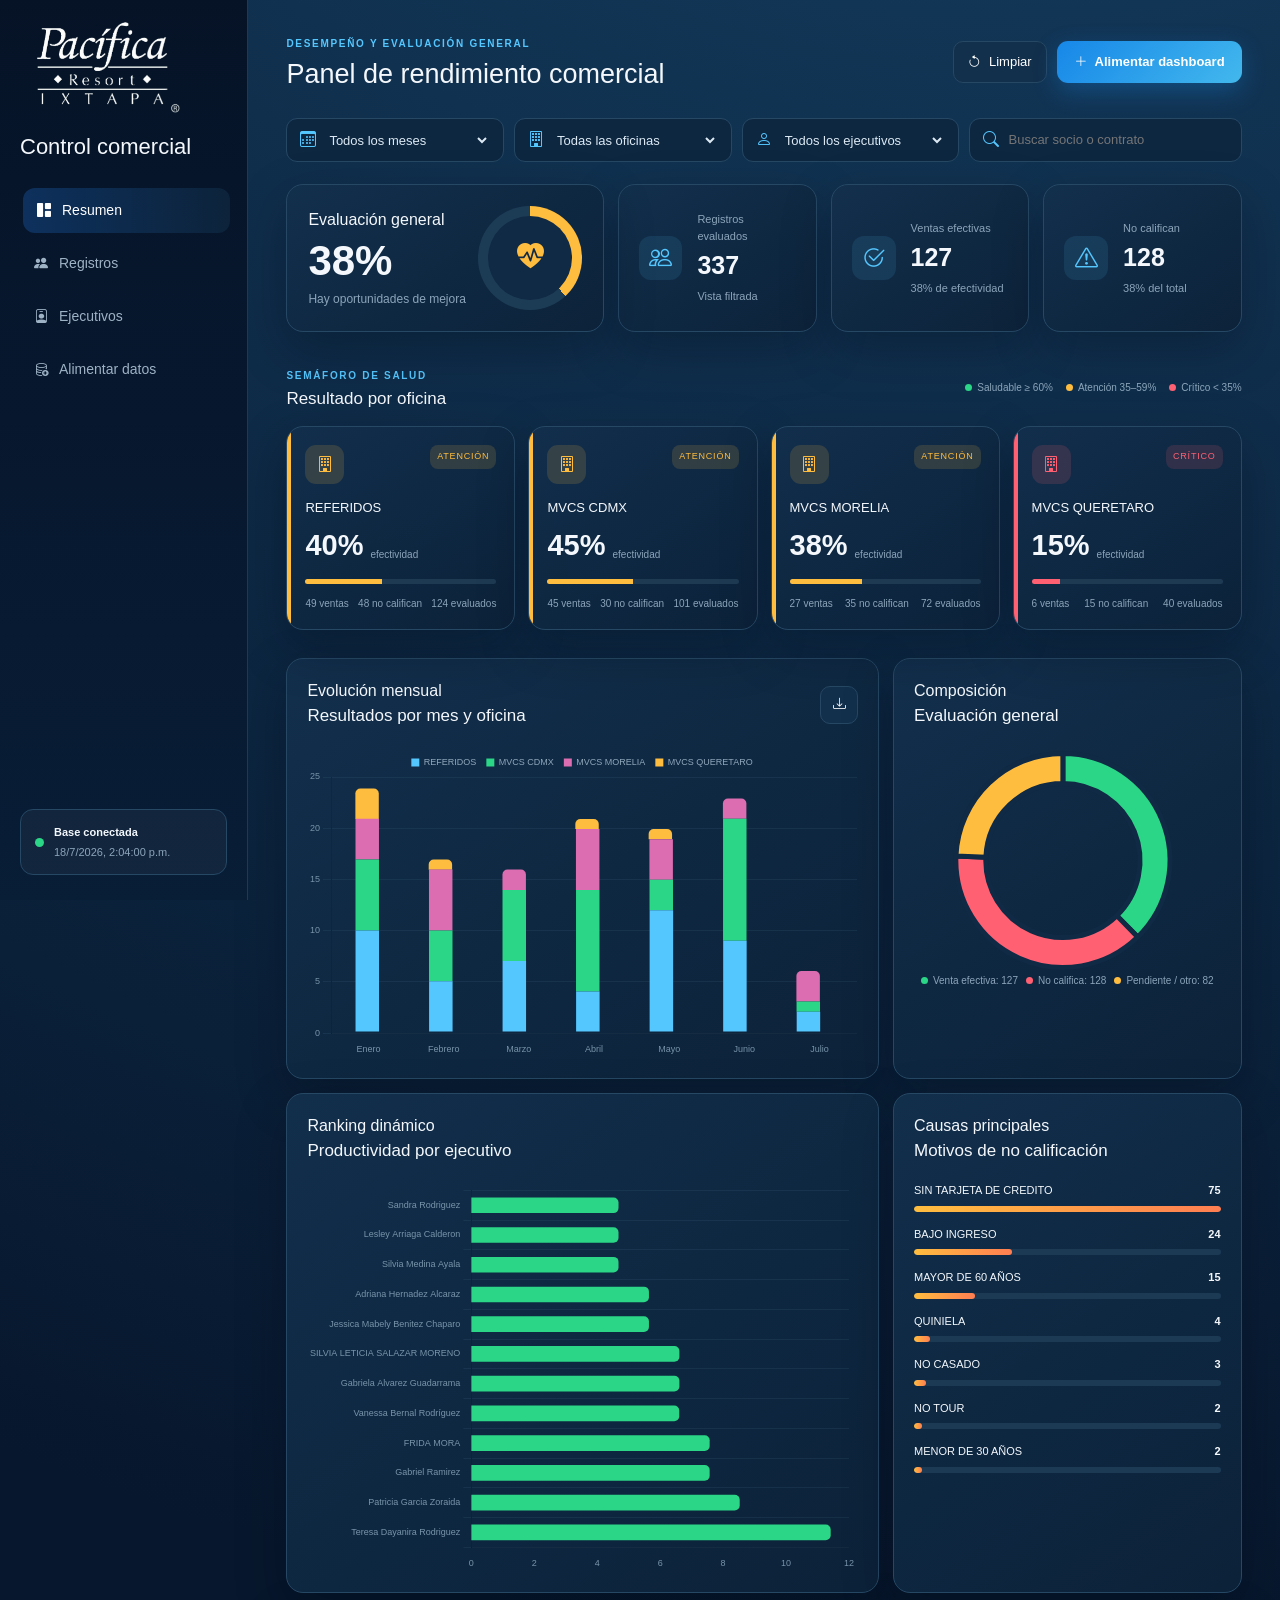
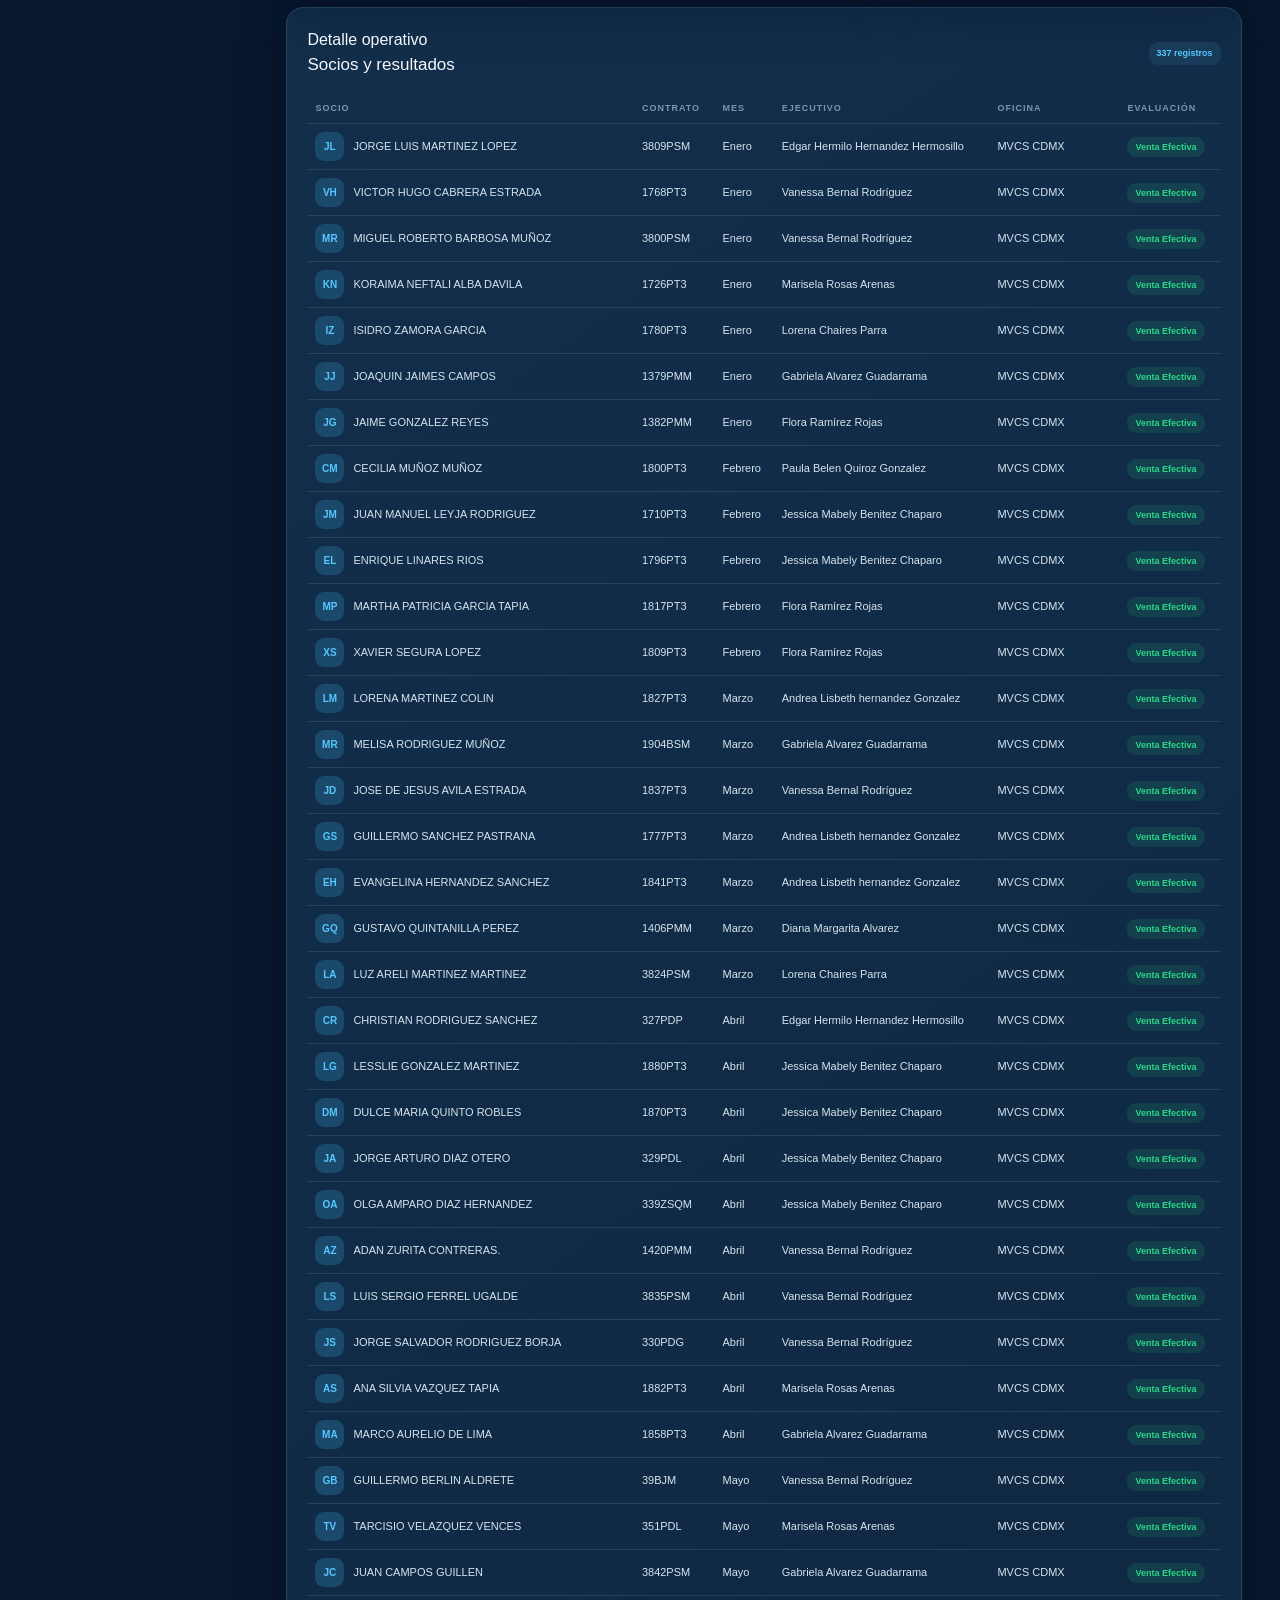
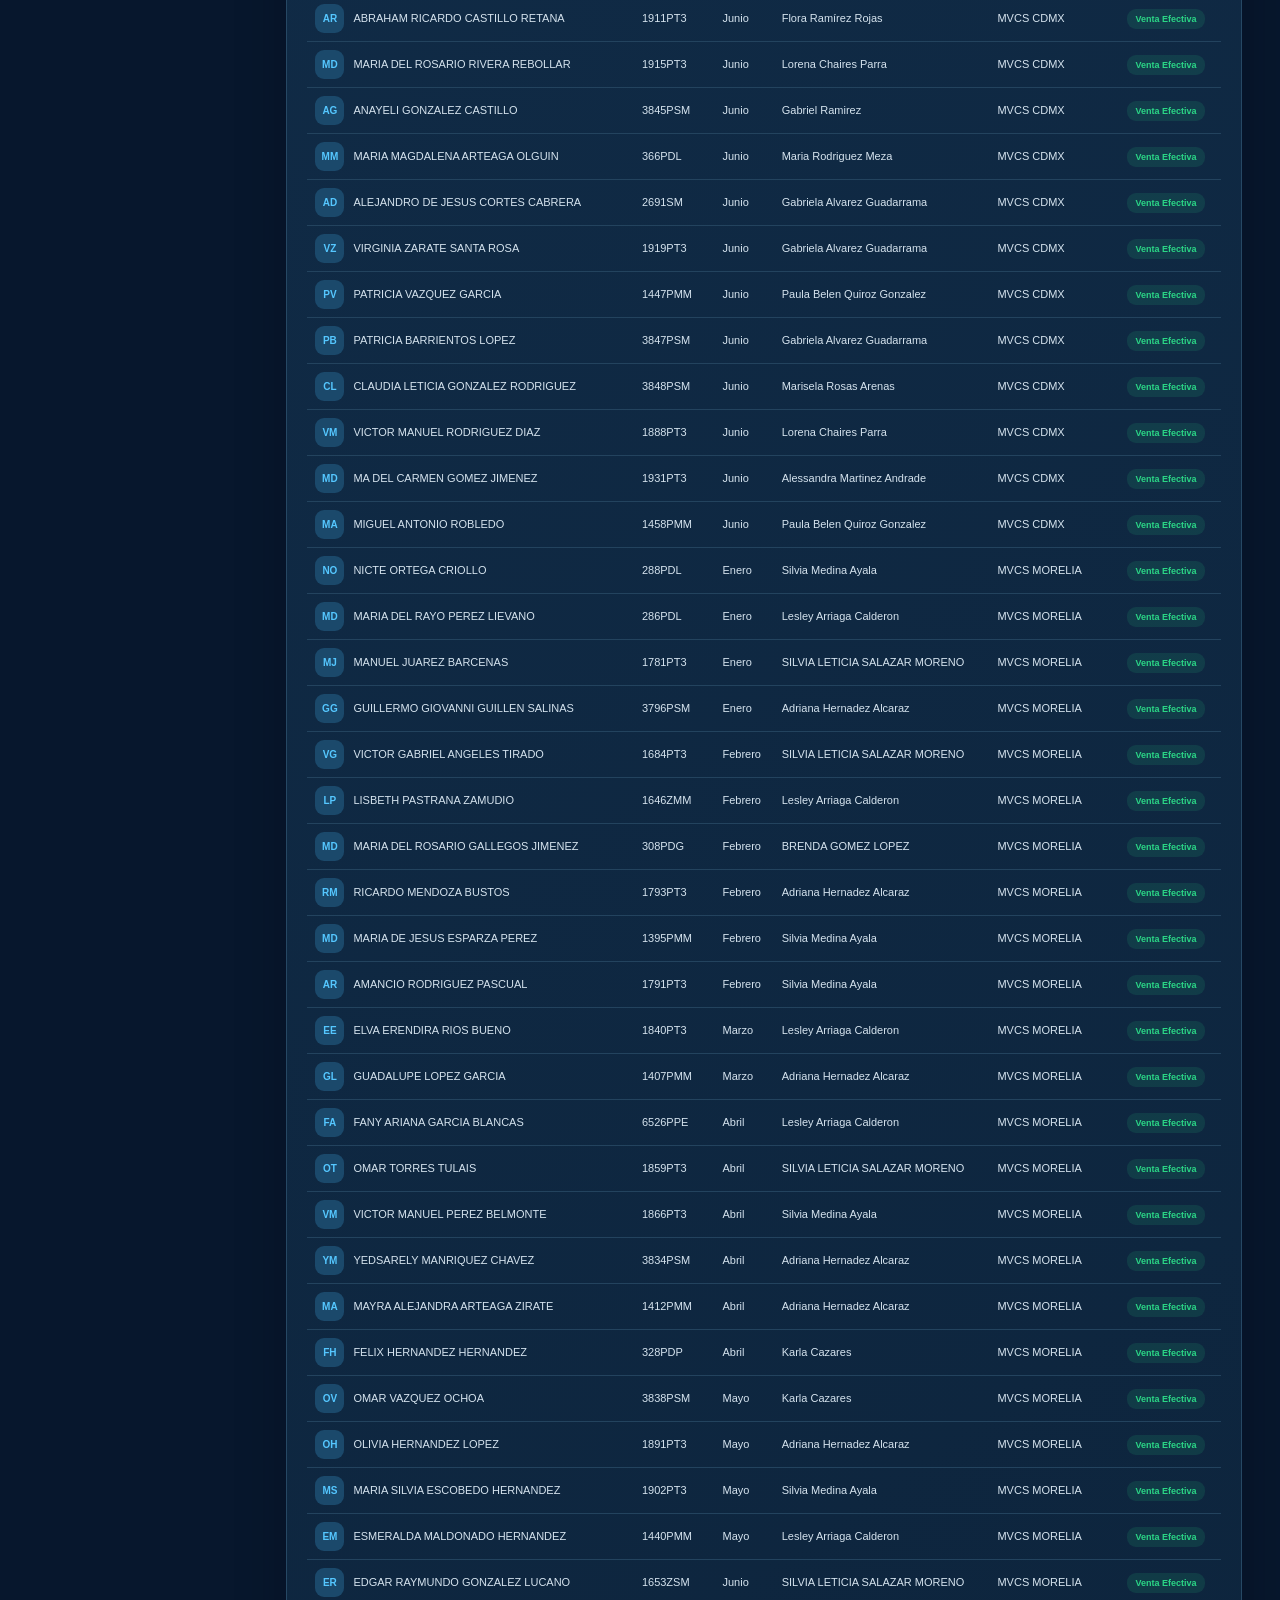
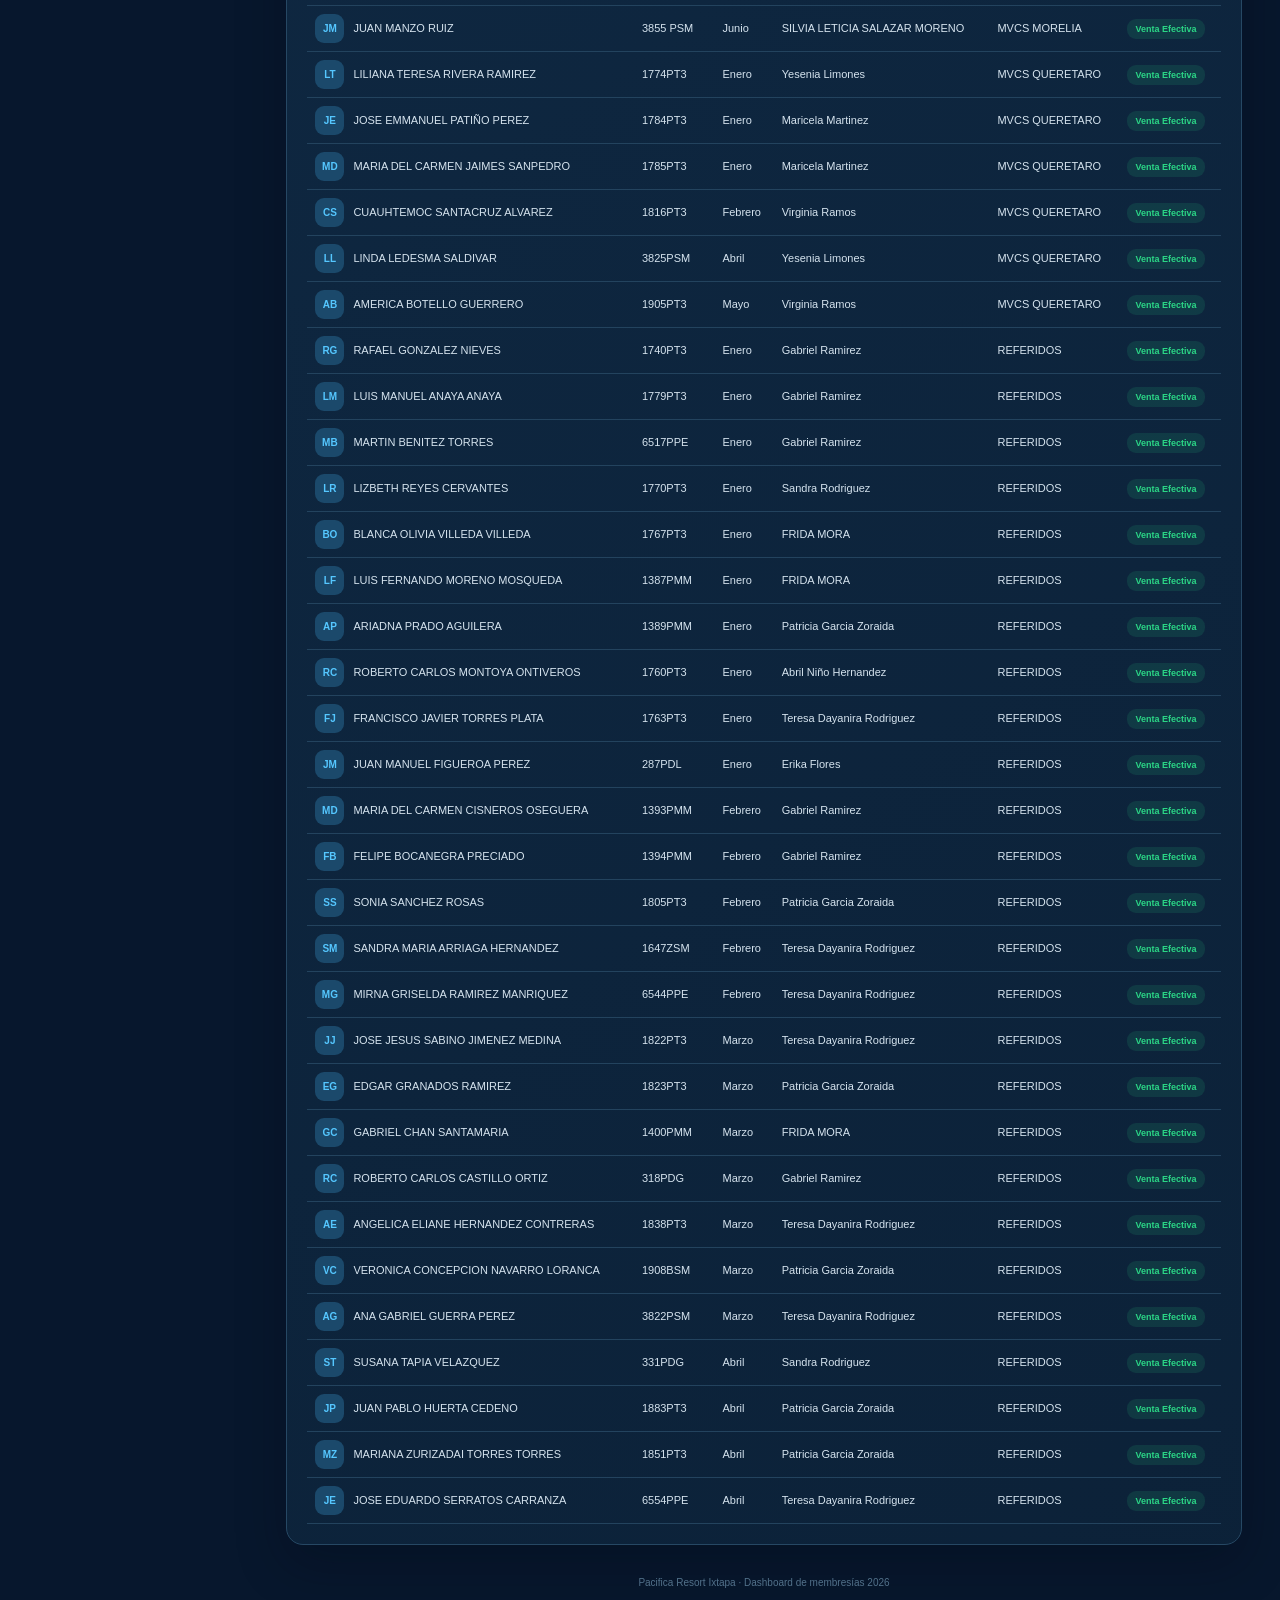
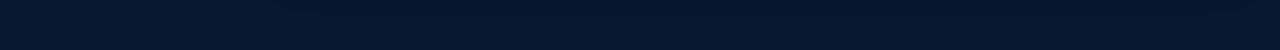
==== commit f1d4f912: "Add files via upload" ====
--- a/Dashboard_Pacifica_Offline.html
+++ b/Dashboard_Pacifica_Offline.html
@@ -1,5 +1,6 @@
 <!doctype html><html lang="es"><head><meta charset="utf-8"><meta name="viewport" content="width=device-width,initial-scale=1">
-<title>Salud Comercial 2026 | Pacifica</title>
+<title> Socios por ejecutivos 2026| Pacifica</title>
+<link href="vendor/bootstrap.min.css" rel="stylesheet"><link href="vendor/bootstrap-icons.min.css" rel="stylesheet"><link rel="stylesheet" href="assets/css/app.css">
 <style>@charset "UTF-8";/*!
  * Bootstrap  v5.3.3 (https://getbootstrap.com/)
  * Copyright 2011-2024 The Bootstrap Authors
@@ -15,17 +16,17 @@
 @media(max-width:1100px){.hero-grid{grid-template-columns:repeat(3,1fr)}.hero-card{grid-column:1/-1}.office-grid{grid-template-columns:repeat(2,1fr)}.chart-grid{grid-template-columns:1fr}.filterbar{grid-template-columns:repeat(2,1fr)}}@media(max-width:760px){.app-shell{display:block}.sidebar{position:relative;width:100%;height:auto}.sidebar nav{grid-template-columns:1fr 1fr}.side-status,.security-note{margin-top:15px}main{padding:20px 14px}.topbar,.section-head{align-items:flex-start;flex-direction:column}.top-actions{width:100%}.hero-grid,.office-grid,.feed-grid,.filterbar{grid-template-columns:1fr}.legend{flex-wrap:wrap}.chart-wrap{height:270px}.history-item{grid-template-columns:1fr 1fr}.form-row{grid-template-columns:1fr}}
 
 .data-center{position:fixed;inset:0;background:#07172d;z-index:50;overflow:auto;padding:28px clamp(18px,4vw,65px);display:none}.data-center.open{display:block;animation:rise .3s both}.data-center-inner{max-width:1200px;margin:auto}.data-center .topbar{position:relative}.data-center #closeDataCenter{position:absolute;right:0;top:0}.data-center main{padding:0}.data-center .history-panel{margin-top:16px}
-</style></head>
+.auth-overlay{position:fixed;inset:0;z-index:80;background:radial-gradient(circle at 50% 5%,#173f63 0,transparent 38%),rgba(5,18,36,.97);display:none;place-items:center;padding:20px}.auth-overlay.open{display:grid;animation:rise .3s both}.auth-card{width:min(410px,100%);padding:34px;background:linear-gradient(155deg,#123a5a,#0b2742);border:1px solid #387194;border-radius:24px;box-shadow:0 30px 90px rgba(0,0,0,.55);text-align:center;position:relative}.auth-card>img{width:175px;height:92px;object-fit:contain;margin-bottom:8px}.auth-kicker{display:block;color:#8cd6ff;text-transform:uppercase;font-size:9px;letter-spacing:1.8px;font-weight:800}.auth-card h2{font-size:23px;margin:7px 0}.auth-card>p,.auth-help{color:#8ca5ba;font-size:11px}.auth-card form{display:grid;gap:11px;margin:22px 0 10px}.auth-card form label{display:flex;align-items:center;gap:10px;padding:0 13px;border:1px solid #397698;background:#d8edfa;border-radius:11px;color:#167fc0}.auth-card form input{color:#0d4972;padding:12px 0}.auth-card form input::placeholder{color:#4d91ba}.auth-card form label button{border:0;background:transparent;color:#167fc0}.auth-submit{border:0;border-radius:11px;padding:13px;background:linear-gradient(135deg,#228bd0,#57c1e8);color:#fff;font-weight:800;box-shadow:0 10px 25px rgba(34,139,208,.28)}.auth-close{position:absolute;right:15px;top:12px;border:0;background:transparent;color:#94b2c7;font-size:24px}.auth-error{display:block;min-height:15px;color:#ff8b98;text-align:left}.auth-symbol{font-size:42px;color:#76d5ff}.data-admin-actions{display:flex;gap:8px;justify-content:flex-end;margin-bottom:12px;padding-right:48px}.auth-card.compact{max-width:380px}</style></head>
 <body data-mode="standalone"><div class="app-shell">
-<aside class="sidebar"><img src="[data-uri]" class="brand" alt="Pacifica Resort Ixtapa"><p class="eyebrow">Inteligencia comercial</p><h1>Salud de socios</h1><nav><a class="active" href="index.html"><i class="bi bi-grid-1x2-fill"></i> Resumen</a><a href="#socios"><i class="bi bi-people-fill"></i> Socios</a><a href="#ejecutivos"><i class="bi bi-person-badge"></i> Ejecutivos</a><a href="#alimentar"><i class="bi bi-database-add"></i> Alimentar datos</a></nav><div class="side-status"><span class="pulse"></span><div><strong>Base conectada</strong><small id="lastUpdate">Cargando…</small></div></div></aside>
-<main><header class="topbar"><div><span class="eyebrow">Desempeño y evaluación general</span><h2>Panel de salud comercial</h2></div><div class="top-actions"><button id="resetFilters" class="btn-soft"><i class="bi bi-arrow-counterclockwise"></i> Limpiar</button><a class="btn-primary-app" href="#alimentar"><i class="bi bi-plus-lg"></i> Alimentar dashboard</a></div></header>
+<aside class="sidebar"><img src="assets/img/pacifica_logo_blanco_hd.png" class="brand" alt="Pacifica Resort Ixtapa"><p class="eyebrow"></p><h1>Control comercial</h1><nav><a class="active" href="index.html"><i class="bi bi-grid-1x2-fill"></i> Resumen</a><a href="#socios"><i class="bi bi-people-fill"></i> Registros</a><a href="#ejecutivos"><i class="bi bi-person-badge"></i> Ejecutivos</a><a href="#alimentar"><i class="bi bi-database-add"></i> Alimentar datos</a></nav><div class="side-status"><span class="pulse"></span><div><strong>Base conectada</strong><small id="lastUpdate">Cargando…</small></div></div></aside>
+<main><header class="topbar"><div><span class="eyebrow">Desempeño y evaluación general</span><h2>Panel de rendimiento comercial</h2></div><div class="top-actions"><button id="resetFilters" class="btn-soft"><i class="bi bi-arrow-counterclockwise"></i> Limpiar</button><a class="btn-primary-app" href="#alimentar"><i class="bi bi-plus-lg"></i> Alimentar dashboard</a></div></header>
 <section class="filterbar"><label><i class="bi bi-calendar3"></i><select id="monthFilter"><option value="">Todos los meses</option></select></label><label><i class="bi bi-building"></i><select id="officeFilter"><option value="">Todas las oficinas</option></select></label><label><i class="bi bi-person"></i><select id="executiveFilter"><option value="">Todos los ejecutivos</option></select></label><label class="search"><i class="bi bi-search"></i><input id="searchFilter" placeholder="Buscar socio o contrato"></label></section>
-<section class="hero-grid"><article class="hero-card"><div><span>Evaluación general</span><strong id="overallScore">0%</strong><p id="overallCopy">Calculando salud…</p></div><div id="healthGauge" class="gauge"><span><i class="bi bi-heart-pulse-fill"></i></span></div></article><article class="mini-kpi"><i class="bi bi-people"></i><div><span>Socios evaluados</span><strong id="totalSocios">0</strong><small id="totalSociosDelta">Vista filtrada</small></div></article><article class="mini-kpi"><i class="bi bi-check2-circle"></i><div><span>Ventas efectivas</span><strong id="totalSales">0</strong><small id="salesRate">0% de conversión</small></div></article><article class="mini-kpi"><i class="bi bi-exclamation-triangle"></i><div><span>No califican</span><strong id="totalNq">0</strong><small id="nqRate">0% del total</small></div></article></section>
+<section class="hero-grid"><article class="hero-card"><div><span>Evaluación general</span><strong id="overallScore">0%</strong><p id="overallCopy">Calculando salud…</p></div><div id="healthGauge" class="gauge"><span><i class="bi bi-heart-pulse-fill"></i></span></div></article><article class="mini-kpi"><i class="bi bi-people"></i><div><span>Registros evaluados</span><strong id="totalSocios">0</strong><small id="totalSociosDelta">Vista filtrada</small></div></article><article class="mini-kpi"><i class="bi bi-check2-circle"></i><div><span>Ventas efectivas</span><strong id="totalSales">0</strong><small id="salesRate">0% de conversión</small></div></article><article class="mini-kpi"><i class="bi bi-exclamation-triangle"></i><div><span>No califican</span><strong id="totalNq">0</strong><small id="nqRate">0% del total</small></div></article></section>
 <section><div class="section-head"><div><span class="eyebrow">Semáforo de salud</span><h3>Resultado por oficina</h3></div><div class="legend"><span class="good">Saludable ≥ 60%</span><span class="warn">Atención 35–59%</span><span class="bad">Crítico &lt; 35%</span></div></div><div id="officeCards" class="office-grid"></div></section>
 <section class="chart-grid"><article class="panel panel-wide"><div class="panel-title"><div><span>Evolución mensual</span><h3>Resultados por mes y oficina</h3></div><button class="icon-btn" data-download="monthlyChart" title="Descargar gráfica"><i class="bi bi-download"></i></button></div><div class="chart-wrap"><canvas id="monthlyChart"></canvas></div></article><article class="panel"><div class="panel-title"><div><span>Composición</span><h3>Evaluación general</h3></div></div><div class="chart-wrap donut"><canvas id="statusChart"></canvas></div><div id="statusLegend" class="custom-legend"></div></article></section>
 <section id="ejecutivos" class="chart-grid"><article class="panel"><div class="panel-title"><div><span>Ranking dinámico</span><h3>Productividad por ejecutivo</h3></div></div><div class="chart-wrap tall"><canvas id="executiveChart"></canvas></div></article><article class="panel"><div class="panel-title"><div><span>Causas principales</span><h3>Motivos de no calificación</h3></div></div><div id="reasonsList" class="reasons"></div></article></section>
 <section id="socios" class="panel table-panel"><div class="panel-title"><div><span>Detalle operativo</span><h3>Socios y resultados</h3></div><span id="tableCount" class="pill"></span></div><div class="table-responsive"><table class="table"><thead><tr><th>Socio</th><th>Contrato</th><th>Mes</th><th>Ejecutivo</th><th>Oficina</th><th>Evaluación</th></tr></thead><tbody id="detailRows"></tbody></table></div></section>
-<footer>Pacifica Resort Ixtapa · Dashboard de membresías 2026</footer></main></div><section id="dataCenter" class="data-center"><div class="data-center-inner"><header class="topbar"><button id="closeDataCenter" class="icon-btn" title="Cerrar"><i class="bi bi-x-lg"></i></button><div><span class="eyebrow">Carga y captura</span><h2>Alimentar dashboard</h2><p>Agrega nuevos cortes sin borrar la información anterior.</p></div></header>
+<footer>Pacifica Resort Ixtapa · Dashboard de membresías 2026</footer></main></div><section id="loginOverlay" class="auth-overlay"><div class="auth-card"><button id="cancelLogin" class="auth-close" aria-label="Cerrar">×</button><img src="[data-uri]